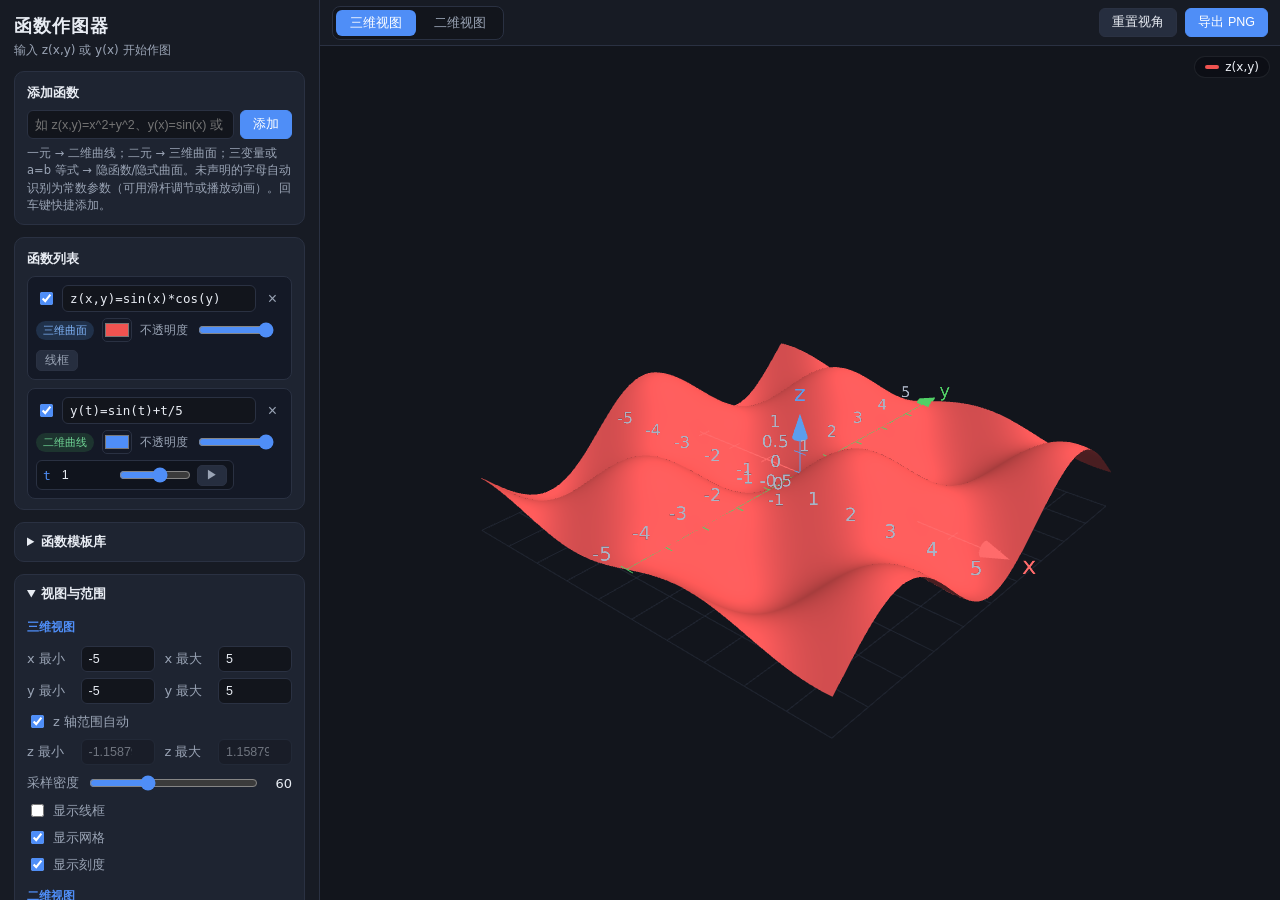
==== 函数作图器.html @ ac9c3627 "feat: M2 二维视图升级与模块拆分——x=g(y)、隐函数等值线、模板库、参数滑块与动画 - 拆分: state.js（共享状态/函数模型/持久化/动画引擎）、view2d.js（二维渲染与交互" ====
<!DOCTYPE html>
<html lang="zh-CN">
<head>
<meta charset="UTF-8">
<meta name="viewport" content="width=device-width, initial-scale=1">
<title>函数作图器 · 2D/3D</title>
<style>
:root {
  --bg: #0f1218;
  --panel: #171b24;
  --panel-2: #1e2431;
  --border: #2a3142;
  --text: #e8ecf3;
  --text-dim: #9aa4b5;
  --accent: #4f8ef7;
  --danger: #e5484d;
}

* { box-sizing: border-box; }
html, body { height: 100%; margin: 0; }
body {
  display: flex;
  font-family: system-ui, -apple-system, "Segoe UI", "PingFang SC", "Microsoft YaHei", sans-serif;
  font-size: 13px;
  color: var(--text);
  background: var(--bg);
  overflow: hidden;
}

/* ---------- 侧栏 ---------- */
#sidebar {
  width: 320px; min-width: 320px;
  height: 100vh;
  overflow-y: auto;
  background: var(--panel);
  border-right: 1px solid var(--border);
  padding: 14px;
  display: flex; flex-direction: column; gap: 12px;
}
#sidebar::-webkit-scrollbar { width: 8px; }
#sidebar::-webkit-scrollbar-thumb { background: #2e3648; border-radius: 4px; }

#brand h1 { margin: 0; font-size: 18px; letter-spacing: 1px; }
#brand p { margin: 4px 0 0; color: var(--text-dim); font-size: 12px; }

.panel {
  background: var(--panel-2);
  border: 1px solid var(--border);
  border-radius: 10px;
  padding: 10px 12px;
}
.panel h2 { margin: 2px 0 8px; font-size: 13px; }
details.panel > summary { cursor: pointer; font-weight: 600; font-size: 13px; user-select: none; }
details.panel > .panel-body { margin-top: 10px; display: flex; flex-direction: column; gap: 8px; }
.panel h3 { margin: 6px 0 2px; font-size: 12px; color: var(--accent); }

.add-row { display: flex; gap: 6px; }
.add-row input[type="text"] { flex: 1; }

input[type="text"], input[type="number"], select {
  background: #12151c;
  border: 1px solid var(--border);
  color: var(--text);
  border-radius: 6px;
  padding: 5px 7px;
  font-size: 12.5px;
  min-width: 0;
}
input[type="text"]:focus, input[type="number"]:focus, select:focus {
  outline: 1px solid var(--accent);
  border-color: var(--accent);
}
input[type="number"] { width: 74px; }
input:disabled { opacity: 0.4; }
select { width: 100%; }

.btn {
  background: #262e3f;
  color: var(--text);
  border: 1px solid var(--border);
  border-radius: 6px;
  padding: 5px 12px;
  cursor: pointer;
  font-size: 12.5px;
  white-space: nowrap;
}
.btn:hover { background: #2f3950; }
.btn.primary { background: var(--accent); border-color: var(--accent); color: #fff; }
.btn.primary:hover { filter: brightness(1.1); }
.btn.danger { background: transparent; border-color: var(--danger); color: var(--danger); }
.btn.small { padding: 3px 8px; font-size: 12px; }

.hint { color: var(--text-dim); font-size: 11.5px; margin: 6px 0 0; line-height: 1.5; }
.err-msg { color: #ff7b7b; font-size: 12px; margin-top: 6px; white-space: pre-wrap; }

/* ---------- 函数卡片 ---------- */
#fnList { display: flex; flex-direction: column; gap: 8px; }
.fn-card {
  background: #141926;
  border: 1px solid var(--border);
  border-radius: 8px;
  padding: 8px;
  display: flex; flex-direction: column; gap: 6px;
}
.fn-row1 { display: flex; gap: 6px; align-items: center; }
.fn-src { flex: 1; font-family: ui-monospace, Consolas, monospace; }
.icon-btn {
  background: transparent; border: none; color: var(--text-dim);
  font-size: 16px; cursor: pointer; padding: 2px 6px;
}
.icon-btn:hover { color: var(--danger); }
.fn-row2 { display: flex; gap: 8px; align-items: center; flex-wrap: wrap; }
.badge { font-size: 11px; padding: 2px 7px; border-radius: 999px; white-space: nowrap; }
.badge.b3d { background: rgba(92,157,237,.18); color: #7fb3f7; }
.badge.b2d { background: rgba(81,207,102,.15); color: #6fd394; }
.badge.berr { background: rgba(229,72,77,.18); color: #ff8a8d; }
.badge.boff { background: rgba(154,164,181,.15); color: var(--text-dim); }
input[type="color"] {
  width: 30px; height: 24px; padding: 0;
  border: 1px solid var(--border); border-radius: 5px;
  background: none; cursor: pointer;
}
.fn-op { width: 76px; }
.mini { color: var(--text-dim); font-size: 11.5px; }
.mini-btn {
  background: #262e3f; border: 1px solid var(--border); color: var(--text-dim);
  border-radius: 5px; padding: 2px 8px; font-size: 11.5px; cursor: pointer;
}
.mini-btn:hover { color: var(--text); }
.fn-consts { display: flex; flex-wrap: wrap; gap: 6px; }
.const-item {
  display: inline-flex; align-items: center; gap: 4px;
  background: #10141d; border: 1px solid var(--border);
  border-radius: 6px; padding: 2px 6px;
}
.const-item span { color: var(--accent); font-family: ui-monospace, Consolas, monospace; }
.const-item input { width: 58px; border: none; background: transparent; color: var(--text); }
.fn-error { color: #ff7b7b; font-size: 11.5px; }

/* ---------- 表单排布 ---------- */
.grid2 { display: grid; grid-template-columns: 1fr 1fr; gap: 6px 10px; }
.grid2 label {
  display: flex; align-items: center; justify-content: space-between;
  gap: 6px; color: var(--text-dim);
}
.chk-line { display: flex; align-items: center; gap: 6px; color: var(--text-dim); cursor: pointer; }
.slider-line { display: flex; align-items: center; gap: 8px; color: var(--text-dim); }
.slider-line input[type="range"] { flex: 1; }
#resVal { min-width: 24px; text-align: right; color: var(--text); }
.color-grid { display: grid; grid-template-columns: repeat(3, 1fr); gap: 6px 10px; }
.color-grid label {
  display: flex; align-items: center; justify-content: space-between;
  gap: 6px; color: var(--text-dim);
}

/* ---------- 计算 / 历史 ---------- */
.calc-inputs { display: flex; flex-wrap: wrap; gap: 6px; }
.calc-inputs label {
  display: inline-flex; align-items: center; gap: 5px;
  background: #10141d; border: 1px solid var(--border);
  border-radius: 6px; padding: 3px 7px;
}
.calc-inputs label span { color: var(--accent); font-family: ui-monospace, Consolas, monospace; }
.calc-inputs input { width: 76px; border: none; background: transparent; color: var(--text); }
.btn-row { display: flex; gap: 6px; flex-wrap: wrap; }
#calcOut { min-height: 18px; font-size: 14px; font-family: ui-monospace, Consolas, monospace; }
#calcOut.ok { color: #6fd394; }
#calcOut.bad { color: #ff7b7b; }

#histList { display: flex; flex-direction: column; gap: 6px; margin-bottom: 6px; }
.hist-row {
  display: flex; align-items: center; gap: 6px;
  background: #141926; border: 1px solid var(--border);
  border-radius: 8px; padding: 6px 8px;
}
.hist-info { flex: 1; min-width: 0; }
.hist-label {
  font-size: 12.5px;
  overflow: hidden; text-overflow: ellipsis; white-space: nowrap;
}
.hist-meta { color: var(--text-dim); font-size: 11px; margin-top: 2px; }
.hist-ops { display: flex; gap: 4px; }

/* ---------- 主区域 ---------- */
#main { flex: 1; display: flex; flex-direction: column; min-width: 0; }
#topbar {
  height: 46px; display: flex; align-items: center; gap: 8px;
  padding: 0 12px;
  background: var(--panel);
  border-bottom: 1px solid var(--border);
}
.tabs {
  display: flex; gap: 4px;
  background: #12151c; border: 1px solid var(--border);
  border-radius: 8px; padding: 3px;
}
.tab {
  background: transparent; border: none; color: var(--text-dim);
  padding: 4px 14px; border-radius: 6px; cursor: pointer; font-size: 13px;
}
.tab.active { background: var(--accent); color: #fff; }
.spacer { flex: 1; }

#stage { position: relative; flex: 1; min-height: 0; }
#view3d { position: absolute; inset: 0; }
#view3d canvas { display: block; }
#view2d { position: absolute; inset: 0; width: 100%; height: 100%; touch-action: none; }
.hidden { display: none !important; }

#legend {
  position: absolute; top: 10px; right: 10px; z-index: 5;
  display: flex; flex-direction: column; gap: 4px; align-items: flex-end;
}
.lg-item {
  display: inline-flex; align-items: center; gap: 6px;
  background: rgba(10, 13, 20, .72);
  border: 1px solid rgba(255,255,255,.08);
  color: #eef1f7;
  border-radius: 999px;
  padding: 3px 10px;
  font-size: 12px;
  cursor: pointer;
}
.lg-item i { width: 14px; height: 4px; border-radius: 2px; display: inline-block; }

#emptyHint {
  position: absolute; inset: 0; z-index: 4;
  display: none; align-items: center; justify-content: center;
  color: var(--text-dim); font-size: 15px; pointer-events: none;
}

#tooltip {
  position: fixed; z-index: 50; display: none;
  background: rgba(8, 10, 16, .92);
  border: 1px solid rgba(255,255,255,.14);
  color: #eef1f7;
  font-size: 12.5px;
  font-family: ui-monospace, Consolas, monospace;
  padding: 6px 9px;
  border-radius: 7px;
  pointer-events: none;
  white-space: nowrap;
}

input[type="range"] { accent-color: var(--accent); }
input[type="checkbox"] { accent-color: var(--accent); }

@media (max-width: 760px) {
  #sidebar { width: 260px; min-width: 260px; }
}

/* ---------- M2：模板库 / 常数滑杆 / 动画 ---------- */
.tpl-group { margin-bottom: 10px; }
.tpl-title {
  font-size: 12px; color: var(--text); font-weight: 600;
  margin-bottom: 6px;
}
.tpl-cat {
  font-size: 11px; color: var(--text-dim);
  margin: 8px 0 4px;
}
.tpl-chips { display: flex; flex-wrap: wrap; gap: 5px; }
.tpl-chip {
  background: #262e3f; border: 1px solid var(--border); color: var(--text-dim);
  border-radius: 999px; padding: 3px 10px; font-size: 11.5px; cursor: pointer;
  transition: background .12s, color .12s;
}
.tpl-chip:hover { background: #33405a; color: var(--text); }
.const-item input[type="range"] {
  width: 72px; height: 14px; accent-color: var(--accent);
  padding: 0; border: none; background: transparent;
}
.fn-anim { min-width: 26px; text-align: center; }
.fn-anim.on {
  background: rgba(81, 207, 102, .18); color: #6fd394;
  border-color: rgba(81, 207, 102, .4);
}

</style>
</head>
<body>
  <aside id="sidebar">
    <div id="brand">
      <h1>函数作图器</h1>
      <p>输入 z(x,y) 或 y(x) 开始作图</p>
    </div>

    <section class="panel">
      <h2>添加函数</h2>
      <div class="add-row">
        <input id="addFnInput" type="text" placeholder="如 z(x,y)=x^2+y^2、y(x)=sin(x) 或 x^2+y^2=1" spellcheck="false">
        <button id="addFnBtn" class="btn primary">添加</button>
      </div>
      <div id="addMsg" class="err-msg"></div>
      <p class="hint">一元 → 二维曲线；二元 → 三维曲面；三变量或 a=b 等式 → 隐函数/隐式曲面。未声明的字母自动识别为常数参数（可用滑杆调节或播放动画）。回车键快捷添加。</p>
    </section>

    <section class="panel">
      <h2>函数列表</h2>
      <div id="fnList"></div>
    </section>

    <details class="panel">
      <summary>函数模板库</summary>
      <div class="panel-body" id="tplList"></div>
    </details>

    <details class="panel" open>
      <summary>视图与范围</summary>
      <div class="panel-body">
        <h3>三维视图</h3>
        <div class="grid2">
          <label>x 最小 <input id="xmin3" type="number" step="any"></label>
          <label>x 最大 <input id="xmax3" type="number" step="any"></label>
          <label>y 最小 <input id="ymin3" type="number" step="any"></label>
          <label>y 最大 <input id="ymax3" type="number" step="any"></label>
        </div>
        <label class="chk-line"><input id="zAutoChk" type="checkbox" checked> z 轴范围自动</label>
        <div class="grid2">
          <label>z 最小 <input id="zmin3" type="number" step="any"></label>
          <label>z 最大 <input id="zmax3" type="number" step="any"></label>
        </div>
        <div class="slider-line">
          <span>采样密度</span>
          <input id="resRange" type="range" min="20" max="140" step="2" value="60">
          <span id="resVal">60</span>
        </div>
        <label class="chk-line"><input id="wireframeChk" type="checkbox"> 显示线框</label>
        <label class="chk-line"><input id="gridChk" type="checkbox" checked> 显示网格</label>
        <label class="chk-line"><input id="ticksChk" type="checkbox" checked> 显示刻度</label>

        <h3>二维视图</h3>
        <div class="grid2">
          <label>x 最小 <input id="xmin2" type="number" step="any"></label>
          <label>x 最大 <input id="xmax2" type="number" step="any"></label>
          <label>y 最小 <input id="ymin2" type="number" step="any"></label>
          <label>y 最大 <input id="ymax2" type="number" step="any"></label>
        </div>
        <label class="chk-line"><input id="yAutoChk" type="checkbox" checked> y 轴范围自动</label>
        <div class="slider-line">
          <span>隐函数密度</span>
          <input id="impRange" type="range" min="40" max="160" step="8" value="96">
          <span id="impVal">96</span>
        </div>
        <p class="hint">二维视图支持滚轮缩放、拖拽平移、双击复位；隐函数自动提取等值线。</p>
      </div>
    </details>

    <details class="panel">
      <summary>外观颜色</summary>
      <div class="panel-body">
        <h3>三维视图</h3>
        <div class="color-grid">
          <label>背景 <input id="c3bg" type="color"></label>
          <label>x 轴 <input id="c3ax" type="color"></label>
          <label>y 轴 <input id="c3ay" type="color"></label>
          <label>z 轴 <input id="c3az" type="color"></label>
          <label>网格 <input id="c3grid" type="color"></label>
          <label>刻度字 <input id="c3text" type="color"></label>
        </div>
        <h3>二维视图</h3>
        <div class="color-grid">
          <label>背景 <input id="c2bg" type="color"></label>
          <label>x 轴 <input id="c2ax" type="color"></label>
          <label>y 轴 <input id="c2ay" type="color"></label>
          <label>网格 <input id="c2grid" type="color"></label>
          <label>文字 <input id="c2text" type="color"></label>
        </div>
      </div>
    </details>

    <details class="panel">
      <summary>计算求值</summary>
      <div class="panel-body">
        <select id="calcFn"></select>
        <div id="calcInputs" class="calc-inputs"></div>
        <div class="btn-row">
          <button id="calcBtn" class="btn primary">计算</button>
          <button id="calcMark" class="btn">标注到图</button>
          <button id="calcClear" class="btn">清除标注</button>
        </div>
        <div id="calcOut"></div>
      </div>
    </details>

    <details class="panel">
      <summary>历史记录</summary>
      <div class="panel-body">
        <div class="add-row">
          <input id="histLabel" type="text" placeholder="快照名称（可选）">
          <button id="histSaveBtn" class="btn primary">保存</button>
        </div>
        <div id="histList"></div>
        <button id="histClearBtn" class="btn danger small">清空历史</button>
      </div>
    </details>
  </aside>

  <main id="main">
    <header id="topbar">
      <div class="tabs">
        <button id="tab3d" class="tab active">三维视图</button>
        <button id="tab2d" class="tab">二维视图</button>
      </div>
      <div class="spacer"></div>
      <button id="resetViewBtn" class="btn">重置视角</button>
      <button id="exportBtn" class="btn primary">导出 PNG</button>
    </header>
    <div id="stage">
      <div id="view3d"></div>
      <canvas id="view2d" class="hidden"></canvas>
      <div id="legend"></div>
      <div id="emptyHint"></div>
      <div id="tooltip"></div>
    </div>
  </main>

  <script>
/**
 * Skipped minification because the original files appears to be already minified.
 * Original file: /npm/mathjs@11.8.0/lib/browser/math.js
 *
 * Do NOT use SRI with dynamically generated files! More information: https://www.jsdelivr.com/using-sri-with-dynamic-files
 */
/*! For license information please see math.js.LICENSE.txt */
!function(e,t){"object"==typeof exports&&"object"==typeof module?module.exports=t():"function"==typeof define&&define.amd?define([],t):"object"==typeof exports?exports.math=t():e.math=t()}(this,(()=>(()=>{var e={1977:function(e,t){var r;!function(n){"use strict";var i=Math.cosh||function(e){return Math.abs(e)<1e-9?1-e:.5*(Math.exp(e)+Math.exp(-e))},a=Math.sinh||function(e){return Math.abs(e)<1e-9?e:.5*(Math.exp(e)-Math.exp(-e))},o=function(){throw SyntaxError("Invalid Param")};function u(e,t){var r=Math.abs(e),n=Math.abs(t);return 0===e?Math.log(n):0===t?Math.log(r):r<3e3&&n<3e3?.5*Math.log(e*e+t*t):(e/=2,t/=2,.5*Math.log(e*e+t*t)+Math.LN2)}function s(e,t){if(!(this instanceof s))return new s(e,t);var r=function(e,t){var r={re:0,im:0};if(null==e)r.re=r.im=0;else if(void 0!==t)r.re=e,r.im=t;else switch(typeof e){case"object":if("im"in e&&"re"in e)r.re=e.re,r.im=e.im;else if("abs"in e&&"arg"in e){if(!Number.isFinite(e.abs)&&Number.isFinite(e.arg))return s.INFINITY;r.re=e.abs*Math.cos(e.arg),r.im=e.abs*Math.sin(e.arg)}else if("r"in e&&"phi"in e){if(!Number.isFinite(e.r)&&Number.isFinite(e.phi))return s.INFINITY;r.re=e.r*Math.cos(e.phi),r.im=e.r*Math.sin(e.phi)}else 2===e.length?(r.re=e[0],r.im=e[1]):o();break;case"string":r.im=r.re=0;var n=e.match(/\d+\.?\d*e[+-]?\d+|\d+\.?\d*|\.\d+|./g),i=1,a=0;null===n&&o();for(var u=0;u<n.length;u++){var c=n[u];" "===c||"\t"===c||"\n"===c||("+"===c?i++:"-"===c?a++:"i"===c||"I"===c?(i+a===0&&o()," "===n[u+1]||isNaN(n[u+1])?r.im+=parseFloat((a%2?"-":"")+"1"):(r.im+=parseFloat((a%2?"-":"")+n[u+1]),u++),i=a=0):((i+a===0||isNaN(c))&&o(),"i"===n[u+1]||"I"===n[u+1]?(r.im+=parseFloat((a%2?"-":"")+c),u++):r.re+=parseFloat((a%2?"-":"")+c),i=a=0))}i+a>0&&o();break;case"number":r.im=0,r.re=e;break;default:o()}return isNaN(r.re)||isNaN(r.im),r}(e,t);this.re=r.re,this.im=r.im}s.prototype={re:0,im:0,sign:function(){var e=this.abs();return new s(this.re/e,this.im/e)},add:function(e,t){var r=new s(e,t);return this.isInfinite()&&r.isInfinite()?s.NAN:this.isInfinite()||r.isInfinite()?s.INFINITY:new s(this.re+r.re,this.im+r.im)},sub:function(e,t){var r=new s(e,t);return this.isInfinite()&&r.isInfinite()?s.NAN:this.isInfinite()||r.isInfinite()?s.INFINITY:new s(this.re-r.re,this.im-r.im)},mul:function(e,t){var r=new s(e,t);return this.isInfinite()&&r.isZero()||this.isZero()&&r.isInfinite()?s.NAN:this.isInfinite()||r.isInfinite()?s.INFINITY:0===r.im&&0===this.im?new s(this.re*r.re,0):new s(this.re*r.re-this.im*r.im,this.re*r.im+this.im*r.re)},div:function(e,t){var r=new s(e,t);if(this.isZero()&&r.isZero()||this.isInfinite()&&r.isInfinite())return s.NAN;if(this.isInfinite()||r.isZero())return s.INFINITY;if(this.isZero()||r.isInfinite())return s.ZERO;e=this.re,t=this.im;var n,i,a=r.re,o=r.im;return 0===o?new s(e/a,t/a):Math.abs(a)<Math.abs(o)?new s((e*(i=a/o)+t)/(n=a*i+o),(t*i-e)/n):new s((e+t*(i=o/a))/(n=o*i+a),(t-e*i)/n)},pow:function(e,t){var r=new s(e,t);if(e=this.re,t=this.im,r.isZero())return s.ONE;if(0===r.im){if(0===t&&e>0)return new s(Math.pow(e,r.re),0);if(0===e)switch((r.re%4+4)%4){case 0:return new s(Math.pow(t,r.re),0);case 1:return new s(0,Math.pow(t,r.re));case 2:return new s(-Math.pow(t,r.re),0);case 3:return new s(0,-Math.pow(t,r.re))}}if(0===e&&0===t&&r.re>0&&r.im>=0)return s.ZERO;var n=Math.atan2(t,e),i=u(e,t);return e=Math.exp(r.re*i-r.im*n),t=r.im*i+r.re*n,new s(e*Math.cos(t),e*Math.sin(t))},sqrt:function(){var e,t,r=this.re,n=this.im,i=this.abs();if(r>=0){if(0===n)return new s(Math.sqrt(r),0);e=.5*Math.sqrt(2*(i+r))}else e=Math.abs(n)/Math.sqrt(2*(i-r));return t=r<=0?.5*Math.sqrt(2*(i-r)):Math.abs(n)/Math.sqrt(2*(i+r)),new s(e,n<0?-t:t)},exp:function(){var e=Math.exp(this.re);return this.im,new s(e*Math.cos(this.im),e*Math.sin(this.im))},expm1:function(){var e=this.re,t=this.im;return new s(Math.expm1(e)*Math.cos(t)+function(e){var t=Math.PI/4;if(-t>e||e>t)return Math.cos(e)-1;var r=e*e;return r*(r*(r*(r*(r*(r*(r*(r/20922789888e3-1/87178291200)+1/479001600)-1/3628800)+1/40320)-1/720)+1/24)-.5)}(t),Math.exp(e)*Math.sin(t))},log:function(){var e=this.re,t=this.im;return new s(u(e,t),Math.atan2(t,e))},abs:function(){return e=this.re,t=this.im,r=Math.abs(e),n=Math.abs(t),r<3e3&&n<3e3?Math.sqrt(r*r+n*n):(r<n?(r=n,n=e/t):n=t/e,r*Math.sqrt(1+n*n));var e,t,r,n},arg:function(){return Math.atan2(this.im,this.re)},sin:function(){var e=this.re,t=this.im;return new s(Math.sin(e)*i(t),Math.cos(e)*a(t))},cos:function(){var e=this.re,t=this.im;return new s(Math.cos(e)*i(t),-Math.sin(e)*a(t))},tan:function(){var e=2*this.re,t=2*this.im,r=Math.cos(e)+i(t);return new s(Math.sin(e)/r,a(t)/r)},cot:function(){var e=2*this.re,t=2*this.im,r=Math.cos(e)-i(t);return new s(-Math.sin(e)/r,a(t)/r)},sec:function(){var e=this.re,t=this.im,r=.5*i(2*t)+.5*Math.cos(2*e);return new s(Math.cos(e)*i(t)/r,Math.sin(e)*a(t)/r)},csc:function(){var e=this.re,t=this.im,r=.5*i(2*t)-.5*Math.cos(2*e);return new s(Math.sin(e)*i(t)/r,-Math.cos(e)*a(t)/r)},asin:function(){var e=this.re,t=this.im,r=new s(t*t-e*e+1,-2*e*t).sqrt(),n=new s(r.re-t,r.im+e).log();return new s(n.im,-n.re)},acos:function(){var e=this.re,t=this.im,r=new s(t*t-e*e+1,-2*e*t).sqrt(),n=new s(r.re-t,r.im+e).log();return new s(Math.PI/2-n.im,n.re)},atan:function(){var e=this.re,t=this.im;if(0===e){if(1===t)return new s(0,1/0);if(-1===t)return new s(0,-1/0)}var r=e*e+(1-t)*(1-t),n=new s((1-t*t-e*e)/r,-2*e/r).log();return new s(-.5*n.im,.5*n.re)},acot:function(){var e=this.re,t=this.im;if(0===t)return new s(Math.atan2(1,e),0);var r=e*e+t*t;return 0!==r?new s(e/r,-t/r).atan():new s(0!==e?e/0:0,0!==t?-t/0:0).atan()},asec:function(){var e=this.re,t=this.im;if(0===e&&0===t)return new s(0,1/0);var r=e*e+t*t;return 0!==r?new s(e/r,-t/r).acos():new s(0!==e?e/0:0,0!==t?-t/0:0).acos()},acsc:function(){var e=this.re,t=this.im;if(0===e&&0===t)return new s(Math.PI/2,1/0);var r=e*e+t*t;return 0!==r?new s(e/r,-t/r).asin():new s(0!==e?e/0:0,0!==t?-t/0:0).asin()},sinh:function(){var e=this.re,t=this.im;return new s(a(e)*Math.cos(t),i(e)*Math.sin(t))},cosh:function(){var e=this.re,t=this.im;return new s(i(e)*Math.cos(t),a(e)*Math.sin(t))},tanh:function(){var e=2*this.re,t=2*this.im,r=i(e)+Math.cos(t);return new s(a(e)/r,Math.sin(t)/r)},coth:function(){var e=2*this.re,t=2*this.im,r=i(e)-Math.cos(t);return new s(a(e)/r,-Math.sin(t)/r)},csch:function(){var e=this.re,t=this.im,r=Math.cos(2*t)-i(2*e);return new s(-2*a(e)*Math.cos(t)/r,2*i(e)*Math.sin(t)/r)},sech:function(){var e=this.re,t=this.im,r=Math.cos(2*t)+i(2*e);return new s(2*i(e)*Math.cos(t)/r,-2*a(e)*Math.sin(t)/r)},asinh:function(){var e=this.im;this.im=-this.re,this.re=e;var t=this.asin();return this.re=-this.im,this.im=e,e=t.re,t.re=-t.im,t.im=e,t},acosh:function(){var e=this.acos();if(e.im<=0){var t=e.re;e.re=-e.im,e.im=t}else t=e.im,e.im=-e.re,e.re=t;return e},atanh:function(){var e=this.re,t=this.im,r=e>1&&0===t,n=1-e,i=1+e,a=n*n+t*t,o=0!==a?new s((i*n-t*t)/a,(t*n+i*t)/a):new s(-1!==e?e/0:0,0!==t?t/0:0),c=o.re;return o.re=u(o.re,o.im)/2,o.im=Math.atan2(o.im,c)/2,r&&(o.im=-o.im),o},acoth:function(){var e=this.re,t=this.im;if(0===e&&0===t)return new s(0,Math.PI/2);var r=e*e+t*t;return 0!==r?new s(e/r,-t/r).atanh():new s(0!==e?e/0:0,0!==t?-t/0:0).atanh()},acsch:function(){var e=this.re,t=this.im;if(0===t)return new s(0!==e?Math.log(e+Math.sqrt(e*e+1)):1/0,0);var r=e*e+t*t;return 0!==r?new s(e/r,-t/r).asinh():new s(0!==e?e/0:0,0!==t?-t/0:0).asinh()},asech:function(){var e=this.re,t=this.im;if(this.isZero())return s.INFINITY;var r=e*e+t*t;return 0!==r?new s(e/r,-t/r).acosh():new s(0!==e?e/0:0,0!==t?-t/0:0).acosh()},inverse:function(){if(this.isZero())return s.INFINITY;if(this.isInfinite())return s.ZERO;var e=this.re,t=this.im,r=e*e+t*t;return new s(e/r,-t/r)},conjugate:function(){return new s(this.re,-this.im)},neg:function(){return new s(-this.re,-this.im)},ceil:function(e){return e=Math.pow(10,e||0),new s(Math.ceil(this.re*e)/e,Math.ceil(this.im*e)/e)},floor:function(e){return e=Math.pow(10,e||0),new s(Math.floor(this.re*e)/e,Math.floor(this.im*e)/e)},round:function(e){return e=Math.pow(10,e||0),new s(Math.round(this.re*e)/e,Math.round(this.im*e)/e)},equals:function(e,t){var r=new s(e,t);return Math.abs(r.re-this.re)<=s.EPSILON&&Math.abs(r.im-this.im)<=s.EPSILON},clone:function(){return new s(this.re,this.im)},toString:function(){var e=this.re,t=this.im,r="";return this.isNaN()?"NaN":this.isInfinite()?"Infinity":(Math.abs(e)<s.EPSILON&&(e=0),Math.abs(t)<s.EPSILON&&(t=0),0===t?r+e:(0!==e?(r+=e,r+=" ",t<0?(t=-t,r+="-"):r+="+",r+=" "):t<0&&(t=-t,r+="-"),1!==t&&(r+=t),r+"i"))},toVector:function(){return[this.re,this.im]},valueOf:function(){return 0===this.im?this.re:null},isNaN:function(){return isNaN(this.re)||isNaN(this.im)},isZero:function(){return 0===this.im&&0===this.re},isFinite:function(){return isFinite(this.re)&&isFinite(this.im)},isInfinite:function(){return!(this.isNaN()||this.isFinite())}},s.ZERO=new s(0,0),s.ONE=new s(1,0),s.I=new s(0,1),s.PI=new s(Math.PI,0),s.E=new s(Math.E,0),s.INFINITY=new s(1/0,1/0),s.NAN=new s(NaN,NaN),s.EPSILON=1e-15,void 0===(r=function(){return s}.apply(t,[]))||(e.exports=r)}()},9662:(e,t,r)=>{var n=r(614),i=r(6330),a=TypeError;e.exports=function(e){if(n(e))return e;throw a(i(e)+" is not a function")}},9483:(e,t,r)=>{var n=r(4411),i=r(6330),a=TypeError;e.exports=function(e){if(n(e))return e;throw a(i(e)+" is not a constructor")}},6077:(e,t,r)=>{var n=r(614),i=String,a=TypeError;e.exports=function(e){if("object"==typeof e||n(e))return e;throw a("Can't set "+i(e)+" as a prototype")}},1223:(e,t,r)=>{var n=r(5112),i=r(30),a=r(3070).f,o=n("unscopables"),u=Array.prototype;null==u[o]&&a(u,o,{configurable:!0,value:i(null)}),e.exports=function(e){u[o][e]=!0}},1530:(e,t,r)=>{"use strict";var n=r(8710).charAt;e.exports=function(e,t,r){return t+(r?n(e,t).length:1)}},5787:(e,t,r)=>{var n=r(7976),i=TypeError;e.exports=function(e,t){if(n(t,e))return e;throw i("Incorrect invocation")}},9670:(e,t,r)=>{var n=r(111),i=String,a=TypeError;e.exports=function(e){if(n(e))return e;throw a(i(e)+" is not an object")}},7556:(e,t,r)=>{var n=r(7293);e.exports=n((function(){if("function"==typeof ArrayBuffer){var e=new ArrayBuffer(8);Object.isExtensible(e)&&Object.defineProperty(e,"a",{value:8})}}))},1285:(e,t,r)=>{"use strict";var n=r(7908),i=r(1400),a=r(6244);e.exports=function(e){for(var t=n(this),r=a(t),o=arguments.length,u=i(o>1?arguments[1]:void 0,r),s=o>2?arguments[2]:void 0,c=void 0===s?r:i(s,r);c>u;)t[u++]=e;return t}},8533:(e,t,r)=>{"use strict";var n=r(2092).forEach,i=r(9341)("forEach");e.exports=i?[].forEach:function(e){return n(this,e,arguments.length>1?arguments[1]:void 0)}},8457:(e,t,r)=>{"use strict";var n=r(9974),i=r(6916),a=r(7908),o=r(3411),u=r(7659),s=r(4411),c=r(6244),f=r(6135),l=r(4121),p=r(1246),m=Array;e.exports=function(e){var t=a(e),r=s(this),h=arguments.length,d=h>1?arguments[1]:void 0,v=void 0!==d;v&&(d=n(d,h>2?arguments[2]:void 0));var y,g,x,b,w,N,D=p(t),E=0;if(!D||this===m&&u(D))for(y=c(t),g=r?new this(y):m(y);y>E;E++)N=v?d(t[E],E):t[E],f(g,E,N);else for(w=(b=l(t,D)).next,g=r?new this:[];!(x=i(w,b)).done;E++)N=v?o(b,d,[x.value,E],!0):x.value,f(g,E,N);return g.length=E,g}},1318:(e,t,r)=>{var n=r(5656),i=r(1400),a=r(6244),o=function(e){return function(t,r,o){var u,s=n(t),c=a(s),f=i(o,c);if(e&&r!=r){for(;c>f;)if((u=s[f++])!=u)return!0}else for(;c>f;f++)if((e||f in s)&&s[f]===r)return e||f||0;return!e&&-1}};e.exports={includes:o(!0),indexOf:o(!1)}},2092:(e,t,r)=>{var n=r(9974),i=r(1702),a=r(8361),o=r(7908),u=r(6244),s=r(5417),c=i([].push),f=function(e){var t=1==e,r=2==e,i=3==e,f=4==e,l=6==e,p=7==e,m=5==e||l;return function(h,d,v,y){for(var g,x,b=o(h),w=a(b),N=n(d,v),D=u(w),E=0,A=y||s,S=t?A(h,D):r||p?A(h,0):void 0;D>E;E++)if((m||E in w)&&(x=N(g=w[E],E,b),e))if(t)S[E]=x;else if(x)switch(e){case 3:return!0;case 5:return g;case 6:return E;case 2:c(S,g)}else switch(e){case 4:return!1;case 7:c(S,g)}return l?-1:i||f?f:S}};e.exports={forEach:f(0),map:f(1),filter:f(2),some:f(3),every:f(4),find:f(5),findIndex:f(6),filterReject:f(7)}},1194:(e,t,r)=>{var n=r(7293),i=r(5112),a=r(7392),o=i("species");e.exports=function(e){return a>=51||!n((function(){var t=[];return(t.constructor={})[o]=function(){return{foo:1}},1!==t[e](Boolean).foo}))}},9341:(e,t,r)=>{"use strict";var n=r(7293);e.exports=function(e,t){var r=[][e];return!!r&&n((function(){r.call(null,t||function(){return 1},1)}))}},3671:(e,t,r)=>{var n=r(9662),i=r(7908),a=r(8361),o=r(6244),u=TypeError,s=function(e){return function(t,r,s,c){n(r);var f=i(t),l=a(f),p=o(f),m=e?p-1:0,h=e?-1:1;if(s<2)for(;;){if(m in l){c=l[m],m+=h;break}if(m+=h,e?m<0:p<=m)throw u("Reduce of empty array with no initial value")}for(;e?m>=0:p>m;m+=h)m in l&&(c=r(c,l[m],m,f));return c}};e.exports={left:s(!1),right:s(!0)}},3658:(e,t,r)=>{"use strict";var n=r(9781),i=r(3157),a=TypeError,o=Object.getOwnPropertyDescriptor,u=n&&!function(){if(void 0!==this)return!0;try{Object.defineProperty([],"length",{writable:!1}).length=1}catch(e){return e instanceof TypeError}}();e.exports=u?function(e,t){if(i(e)&&!o(e,"length").writable)throw a("Cannot set read only .length");return e.length=t}:function(e,t){return e.length=t}},1589:(e,t,r)=>{var n=r(1400),i=r(6244),a=r(6135),o=Array,u=Math.max;e.exports=function(e,t,r){for(var s=i(e),c=n(t,s),f=n(void 0===r?s:r,s),l=o(u(f-c,0)),p=0;c<f;c++,p++)a(l,p,e[c]);return l.length=p,l}},206:(e,t,r)=>{var n=r(1702);e.exports=n([].slice)},4362:(e,t,r)=>{var n=r(1589),i=Math.floor,a=function(e,t){var r=e.length,s=i(r/2);return r<8?o(e,t):u(e,a(n(e,0,s),t),a(n(e,s),t),t)},o=function(e,t){for(var r,n,i=e.length,a=1;a<i;){for(n=a,r=e[a];n&&t(e[n-1],r)>0;)e[n]=e[--n];n!==a++&&(e[n]=r)}return e},u=function(e,t,r,n){for(var i=t.length,a=r.length,o=0,u=0;o<i||u<a;)e[o+u]=o<i&&u<a?n(t[o],r[u])<=0?t[o++]:r[u++]:o<i?t[o++]:r[u++];return e};e.exports=a},7475:(e,t,r)=>{var n=r(3157),i=r(4411),a=r(111),o=r(5112)("species"),u=Array;e.exports=function(e){var t;return n(e)&&(t=e.constructor,(i(t)&&(t===u||n(t.prototype))||a(t)&&null===(t=t[o]))&&(t=void 0)),void 0===t?u:t}},5417:(e,t,r)=>{var n=r(7475);e.exports=function(e,t){return new(n(e))(0===t?0:t)}},3411:(e,t,r)=>{var n=r(9670),i=r(9212);e.exports=function(e,t,r,a){try{return a?t(n(r)[0],r[1]):t(r)}catch(t){i(e,"throw",t)}}},7072:(e,t,r)=>{var n=r(5112)("iterator"),i=!1;try{var a=0,o={next:function(){return{done:!!a++}},return:function(){i=!0}};o[n]=function(){return this},Array.from(o,(function(){throw 2}))}catch(e){}e.exports=function(e,t){if(!t&&!i)return!1;var r=!1;try{var a={};a[n]=function(){return{next:function(){return{done:r=!0}}}},e(a)}catch(e){}return r}},4326:(e,t,r)=>{var n=r(1702),i=n({}.toString),a=n("".slice);e.exports=function(e){return a(i(e),8,-1)}},648:(e,t,r)=>{var n=r(1694),i=r(614),a=r(4326),o=r(5112)("toStringTag"),u=Object,s="Arguments"==a(function(){return arguments}());e.exports=n?a:function(e){var t,r,n;return void 0===e?"Undefined":null===e?"Null":"string"==typeof(r=function(e,t){try{return e[t]}catch(e){}}(t=u(e),o))?r:s?a(t):"Object"==(n=a(t))&&i(t.callee)?"Arguments":n}},5631:(e,t,r)=>{"use strict";var n=r(30),i=r(7045),a=r(9190),o=r(9974),u=r(5787),s=r(8554),c=r(408),f=r(1656),l=r(6178),p=r(6340),m=r(9781),h=r(2423).fastKey,d=r(9909),v=d.set,y=d.getterFor;e.exports={getConstructor:function(e,t,r,f){var l=e((function(e,i){u(e,p),v(e,{type:t,index:n(null),first:void 0,last:void 0,size:0}),m||(e.size=0),s(i)||c(i,e[f],{that:e,AS_ENTRIES:r})})),p=l.prototype,d=y(t),g=function(e,t,r){var n,i,a=d(e),o=x(e,t);return o?o.value=r:(a.last=o={index:i=h(t,!0),key:t,value:r,previous:n=a.last,next:void 0,removed:!1},a.first||(a.first=o),n&&(n.next=o),m?a.size++:e.size++,"F"!==i&&(a.index[i]=o)),e},x=function(e,t){var r,n=d(e),i=h(t);if("F"!==i)return n.index[i];for(r=n.first;r;r=r.next)if(r.key==t)return r};return a(p,{clear:function(){for(var e=d(this),t=e.index,r=e.first;r;)r.removed=!0,r.previous&&(r.previous=r.previous.next=void 0),delete t[r.index],r=r.next;e.first=e.last=void 0,m?e.size=0:this.size=0},delete:function(e){var t=this,r=d(t),n=x(t,e);if(n){var i=n.next,a=n.previous;delete r.index[n.index],n.removed=!0,a&&(a.next=i),i&&(i.previous=a),r.first==n&&(r.first=i),r.last==n&&(r.last=a),m?r.size--:t.size--}return!!n},forEach:function(e){for(var t,r=d(this),n=o(e,arguments.length>1?arguments[1]:void 0);t=t?t.next:r.first;)for(n(t.value,t.key,this);t&&t.removed;)t=t.previous},has:function(e){return!!x(this,e)}}),a(p,r?{get:function(e){var t=x(this,e);return t&&t.value},set:function(e,t){return g(this,0===e?0:e,t)}}:{add:function(e){return g(this,e=0===e?0:e,e)}}),m&&i(p,"size",{configurable:!0,get:function(){return d(this).size}}),l},setStrong:function(e,t,r){var n=t+" Iterator",i=y(t),a=y(n);f(e,t,(function(e,t){v(this,{type:n,target:e,state:i(e),kind:t,last:void 0})}),(function(){for(var e=a(this),t=e.kind,r=e.last;r&&r.removed;)r=r.previous;return e.target&&(e.last=r=r?r.next:e.state.first)?l("keys"==t?r.key:"values"==t?r.value:[r.key,r.value],!1):(e.target=void 0,l(void 0,!0))}),r?"entries":"values",!r,!0),p(t)}}},7710:(e,t,r)=>{"use strict";var n=r(2109),i=r(7854),a=r(1702),o=r(4705),u=r(8052),s=r(2423),c=r(408),f=r(5787),l=r(614),p=r(8554),m=r(111),h=r(7293),d=r(7072),v=r(8003),y=r(9587);e.exports=function(e,t,r){var g=-1!==e.indexOf("Map"),x=-1!==e.indexOf("Weak"),b=g?"set":"add",w=i[e],N=w&&w.prototype,D=w,E={},A=function(e){var t=a(N[e]);u(N,e,"add"==e?function(e){return t(this,0===e?0:e),this}:"delete"==e?function(e){return!(x&&!m(e))&&t(this,0===e?0:e)}:"get"==e?function(e){return x&&!m(e)?void 0:t(this,0===e?0:e)}:"has"==e?function(e){return!(x&&!m(e))&&t(this,0===e?0:e)}:function(e,r){return t(this,0===e?0:e,r),this})};if(o(e,!l(w)||!(x||N.forEach&&!h((function(){(new w).entries().next()})))))D=r.getConstructor(t,e,g,b),s.enable();else if(o(e,!0)){var S=new D,C=S[b](x?{}:-0,1)!=S,M=h((function(){S.has(1)})),F=d((function(e){new w(e)})),O=!x&&h((function(){for(var e=new w,t=5;t--;)e[b](t,t);return!e.has(-0)}));F||((D=t((function(e,t){f(e,N);var r=y(new w,e,D);return p(t)||c(t,r[b],{that:r,AS_ENTRIES:g}),r}))).prototype=N,N.constructor=D),(M||O)&&(A("delete"),A("has"),g&&A("get")),(O||C)&&A(b),x&&N.clear&&delete N.clear}return E[e]=D,n({global:!0,constructor:!0,forced:D!=w},E),v(D,e),x||r.setStrong(D,e,g),D}},9920:(e,t,r)=>{var n=r(2597),i=r(3887),a=r(1236),o=r(3070);e.exports=function(e,t,r){for(var u=i(t),s=o.f,c=a.f,f=0;f<u.length;f++){var l=u[f];n(e,l)||r&&n(r,l)||s(e,l,c(t,l))}}},4964:(e,t,r)=>{var n=r(5112)("match");e.exports=function(e){var t=/./;try{"/./"[e](t)}catch(r){try{return t[n]=!1,"/./"[e](t)}catch(e){}}return!1}},8544:(e,t,r)=>{var n=r(7293);e.exports=!n((function(){function e(){}return e.prototype.constructor=null,Object.getPrototypeOf(new e)!==e.prototype}))},4230:(e,t,r)=>{var n=r(1702),i=r(4488),a=r(1340),o=/"/g,u=n("".replace);e.exports=function(e,t,r,n){var s=a(i(e)),c="<"+t;return""!==r&&(c+=" "+r+'="'+u(a(n),o,"&quot;")+'"'),c+">"+s+"</"+t+">"}},6178:e=>{e.exports=function(e,t){return{value:e,done:t}}},8880:(e,t,r)=>{var n=r(9781),i=r(3070),a=r(9114);e.exports=n?function(e,t,r){return i.f(e,t,a(1,r))}:function(e,t,r){return e[t]=r,e}},9114:e=>{e.exports=function(e,t){return{enumerable:!(1&e),configurable:!(2&e),writable:!(4&e),value:t}}},6135:(e,t,r)=>{"use strict";var n=r(4948),i=r(3070),a=r(9114);e.exports=function(e,t,r){var o=n(t);o in e?i.f(e,o,a(0,r)):e[o]=r}},7045:(e,t,r)=>{var n=r(6339),i=r(3070);e.exports=function(e,t,r){return r.get&&n(r.get,t,{getter:!0}),r.set&&n(r.set,t,{setter:!0}),i.f(e,t,r)}},8052:(e,t,r)=>{var n=r(614),i=r(3070),a=r(6339),o=r(3072);e.exports=function(e,t,r,u){u||(u={});var s=u.enumerable,c=void 0!==u.name?u.name:t;if(n(r)&&a(r,c,u),u.global)s?e[t]=r:o(t,r);else{try{u.unsafe?e[t]&&(s=!0):delete e[t]}catch(e){}s?e[t]=r:i.f(e,t,{value:r,enumerable:!1,configurable:!u.nonConfigurable,writable:!u.nonWritable})}return e}},9190:(e,t,r)=>{var n=r(8052);e.exports=function(e,t,r){for(var i in t)n(e,i,t[i],r);return e}},3072:(e,t,r)=>{var n=r(7854),i=Object.defineProperty;e.exports=function(e,t){try{i(n,e,{value:t,configurable:!0,writable:!0})}catch(r){n[e]=t}return t}},5117:(e,t,r)=>{"use strict";var n=r(6330),i=TypeError;e.exports=function(e,t){if(!delete e[t])throw i("Cannot delete property "+n(t)+" of "+n(e))}},9781:(e,t,r)=>{var n=r(7293);e.exports=!n((function(){return 7!=Object.defineProperty({},1,{get:function(){return 7}})[1]}))},4154:e=>{var t="object"==typeof document&&document.all,r=void 0===t&&void 0!==t;e.exports={all:t,IS_HTMLDDA:r}},317:(e,t,r)=>{var n=r(7854),i=r(111),a=n.document,o=i(a)&&i(a.createElement);e.exports=function(e){return o?a.createElement(e):{}}},7207:e=>{var t=TypeError;e.exports=function(e){if(e>9007199254740991)throw t("Maximum allowed index exceeded");return e}},8324:e=>{e.exports={CSSRuleList:0,CSSStyleDeclaration:0,CSSValueList:0,ClientRectList:0,DOMRectList:0,DOMStringList:0,DOMTokenList:1,DataTransferItemList:0,FileList:0,HTMLAllCollection:0,HTMLCollection:0,HTMLFormElement:0,HTMLSelectElement:0,MediaList:0,MimeTypeArray:0,NamedNodeMap:0,NodeList:1,PaintRequestList:0,Plugin:0,PluginArray:0,SVGLengthList:0,SVGNumberList:0,SVGPathSegList:0,SVGPointList:0,SVGStringList:0,SVGTransformList:0,SourceBufferList:0,StyleSheetList:0,TextTrackCueList:0,TextTrackList:0,TouchList:0}},8509:(e,t,r)=>{var n=r(317)("span").classList,i=n&&n.constructor&&n.constructor.prototype;e.exports=i===Object.prototype?void 0:i},8886:(e,t,r)=>{var n=r(8113).match(/firefox\/(\d+)/i);e.exports=!!n&&+n[1]},7871:(e,t,r)=>{var n=r(3823),i=r(5268);e.exports=!n&&!i&&"object"==typeof window&&"object"==typeof document},3823:e=>{e.exports="object"==typeof Deno&&Deno&&"object"==typeof Deno.version},256:(e,t,r)=>{var n=r(8113);e.exports=/MSIE|Trident/.test(n)},1528:(e,t,r)=>{var n=r(8113);e.exports=/ipad|iphone|ipod/i.test(n)&&"undefined"!=typeof Pebble},6833:(e,t,r)=>{var n=r(8113);e.exports=/(?:ipad|iphone|ipod).*applewebkit/i.test(n)},5268:(e,t,r)=>{var n=r(4326);e.exports="undefined"!=typeof process&&"process"==n(process)},1036:(e,t,r)=>{var n=r(8113);e.exports=/web0s(?!.*chrome)/i.test(n)},8113:e=>{e.exports="undefined"!=typeof navigator&&String(navigator.userAgent)||""},7392:(e,t,r)=>{var n,i,a=r(7854),o=r(8113),u=a.process,s=a.Deno,c=u&&u.versions||s&&s.version,f=c&&c.v8;f&&(i=(n=f.split("."))[0]>0&&n[0]<4?1:+(n[0]+n[1])),!i&&o&&(!(n=o.match(/Edge\/(\d+)/))||n[1]>=74)&&(n=o.match(/Chrome\/(\d+)/))&&(i=+n[1]),e.exports=i},8008:(e,t,r)=>{var n=r(8113).match(/AppleWebKit\/(\d+)\./);e.exports=!!n&&+n[1]},748:e=>{e.exports=["constructor","hasOwnProperty","isPrototypeOf","propertyIsEnumerable","toLocaleString","toString","valueOf"]},2109:(e,t,r)=>{var n=r(7854),i=r(1236).f,a=r(8880),o=r(8052),u=r(3072),s=r(9920),c=r(4705);e.exports=function(e,t){var r,f,l,p,m,h=e.target,d=e.global,v=e.stat;if(r=d?n:v?n[h]||u(h,{}):(n[h]||{}).prototype)for(f in t){if(p=t[f],l=e.dontCallGetSet?(m=i(r,f))&&m.value:r[f],!c(d?f:h+(v?".":"#")+f,e.forced)&&void 0!==l){if(typeof p==typeof l)continue;s(p,l)}(e.sham||l&&l.sham)&&a(p,"sham",!0),o(r,f,p,e)}}},7293:e=>{e.exports=function(e){try{return!!e()}catch(e){return!0}}},7007:(e,t,r)=>{"use strict";r(4916);var n=r(1470),i=r(8052),a=r(2261),o=r(7293),u=r(5112),s=r(8880),c=u("species"),f=RegExp.prototype;e.exports=function(e,t,r,l){var p=u(e),m=!o((function(){var t={};return t[p]=function(){return 7},7!=""[e](t)})),h=m&&!o((function(){var t=!1,r=/a/;return"split"===e&&((r={}).constructor={},r.constructor[c]=function(){return r},r.flags="",r[p]=/./[p]),r.exec=function(){return t=!0,null},r[p](""),!t}));if(!m||!h||r){var d=n(/./[p]),v=t(p,""[e],(function(e,t,r,i,o){var u=n(e),s=t.exec;return s===a||s===f.exec?m&&!o?{done:!0,value:d(t,r,i)}:{done:!0,value:u(r,t,i)}:{done:!1}}));i(String.prototype,e,v[0]),i(f,p,v[1])}l&&s(f[p],"sham",!0)}},6677:(e,t,r)=>{var n=r(7293);e.exports=!n((function(){return Object.isExtensible(Object.preventExtensions({}))}))},2104:(e,t,r)=>{var n=r(4374),i=Function.prototype,a=i.apply,o=i.call;e.exports="object"==typeof Reflect&&Reflect.apply||(n?o.bind(a):function(){return o.apply(a,arguments)})},9974:(e,t,r)=>{var n=r(1470),i=r(9662),a=r(4374),o=n(n.bind);e.exports=function(e,t){return i(e),void 0===t?e:a?o(e,t):function(){return e.apply(t,arguments)}}},4374:(e,t,r)=>{var n=r(7293);e.exports=!n((function(){var e=function(){}.bind();return"function"!=typeof e||e.hasOwnProperty("prototype")}))},7065:(e,t,r)=>{"use strict";var n=r(1702),i=r(9662),a=r(111),o=r(2597),u=r(206),s=r(4374),c=Function,f=n([].concat),l=n([].join),p={},m=function(e,t,r){if(!o(p,t)){for(var n=[],i=0;i<t;i++)n[i]="a["+i+"]";p[t]=c("C,a","return new C("+l(n,",")+")")}return p[t](e,r)};e.exports=s?c.bind:function(e){var t=i(this),r=t.prototype,n=u(arguments,1),o=function(){var r=f(n,u(arguments));return this instanceof o?m(t,r.length,r):t.apply(e,r)};return a(r)&&(o.prototype=r),o}},6916:(e,t,r)=>{var n=r(4374),i=Function.prototype.call;e.exports=n?i.bind(i):function(){return i.apply(i,arguments)}},6530:(e,t,r)=>{var n=r(9781),i=r(2597),a=Function.prototype,o=n&&Object.getOwnPropertyDescriptor,u=i(a,"name"),s=u&&"something"===function(){}.name,c=u&&(!n||n&&o(a,"name").configurable);e.exports={EXISTS:u,PROPER:s,CONFIGURABLE:c}},5668:(e,t,r)=>{var n=r(1702),i=r(9662);e.exports=function(e,t,r){try{return n(i(Object.getOwnPropertyDescriptor(e,t)[r]))}catch(e){}}},1470:(e,t,r)=>{var n=r(4326),i=r(1702);e.exports=function(e){if("Function"===n(e))return i(e)}},1702:(e,t,r)=>{var n=r(4374),i=Function.prototype,a=i.call,o=n&&i.bind.bind(a,a);e.exports=n?o:function(e){return function(){return a.apply(e,arguments)}}},5005:(e,t,r)=>{var n=r(7854),i=r(614),a=function(e){return i(e)?e:void 0};e.exports=function(e,t){return arguments.length<2?a(n[e]):n[e]&&n[e][t]}},1246:(e,t,r)=>{var n=r(648),i=r(8173),a=r(8554),o=r(7497),u=r(5112)("iterator");e.exports=function(e){if(!a(e))return i(e,u)||i(e,"@@iterator")||o[n(e)]}},4121:(e,t,r)=>{var n=r(6916),i=r(9662),a=r(9670),o=r(6330),u=r(1246),s=TypeError;e.exports=function(e,t){var r=arguments.length<2?u(e):t;if(i(r))return a(n(r,e));throw s(o(e)+" is not iterable")}},8044:(e,t,r)=>{var n=r(1702),i=r(3157),a=r(614),o=r(4326),u=r(1340),s=n([].push);e.exports=function(e){if(a(e))return e;if(i(e)){for(var t=e.length,r=[],n=0;n<t;n++){var c=e[n];"string"==typeof c?s(r,c):"number"!=typeof c&&"Number"!=o(c)&&"String"!=o(c)||s(r,u(c))}var f=r.length,l=!0;return function(e,t){if(l)return l=!1,t;if(i(this))return t;for(var n=0;n<f;n++)if(r[n]===e)return t}}}},8173:(e,t,r)=>{var n=r(9662),i=r(8554);e.exports=function(e,t){var r=e[t];return i(r)?void 0:n(r)}},647:(e,t,r)=>{var n=r(1702),i=r(7908),a=Math.floor,o=n("".charAt),u=n("".replace),s=n("".slice),c=/\$([$&'`]|\d{1,2}|<[^>]*>)/g,f=/\$([$&'`]|\d{1,2})/g;e.exports=function(e,t,r,n,l,p){var m=r+e.length,h=n.length,d=f;return void 0!==l&&(l=i(l),d=c),u(p,d,(function(i,u){var c;switch(o(u,0)){case"$":return"$";case"&":return e;case"`":return s(t,0,r);case"'":return s(t,m);case"<":c=l[s(u,1,-1)];break;default:var f=+u;if(0===f)return i;if(f>h){var p=a(f/10);return 0===p?i:p<=h?void 0===n[p-1]?o(u,1):n[p-1]+o(u,1):i}c=n[f-1]}return void 0===c?"":c}))}},7854:(e,t,r)=>{var n=function(e){return e&&e.Math==Math&&e};e.exports=n("object"==typeof globalThis&&globalThis)||n("object"==typeof window&&window)||n("object"==typeof self&&self)||n("object"==typeof r.g&&r.g)||function(){return this}()||Function("return this")()},2597:(e,t,r)=>{var n=r(1702),i=r(7908),a=n({}.hasOwnProperty);e.exports=Object.hasOwn||function(e,t){return a(i(e),t)}},3501:e=>{e.exports={}},842:e=>{e.exports=function(e,t){try{1==arguments.length?console.error(e):console.error(e,t)}catch(e){}}},490:(e,t,r)=>{var n=r(5005);e.exports=n("document","documentElement")},4664:(e,t,r)=>{var n=r(9781),i=r(7293),a=r(317);e.exports=!n&&!i((function(){return 7!=Object.defineProperty(a("div"),"a",{get:function(){return 7}}).a}))},8361:(e,t,r)=>{var n=r(1702),i=r(7293),a=r(4326),o=Object,u=n("".split);e.exports=i((function(){return!o("z").propertyIsEnumerable(0)}))?function(e){return"String"==a(e)?u(e,""):o(e)}:o},9587:(e,t,r)=>{var n=r(614),i=r(111),a=r(7674);e.exports=function(e,t,r){var o,u;return a&&n(o=t.constructor)&&o!==r&&i(u=o.prototype)&&u!==r.prototype&&a(e,u),e}},2788:(e,t,r)=>{var n=r(1702),i=r(614),a=r(5465),o=n(Function.toString);i(a.inspectSource)||(a.inspectSource=function(e){return o(e)}),e.exports=a.inspectSource},2423:(e,t,r)=>{var n=r(2109),i=r(1702),a=r(3501),o=r(111),u=r(2597),s=r(3070).f,c=r(8006),f=r(1156),l=r(2050),p=r(9711),m=r(6677),h=!1,d=p("meta"),v=0,y=function(e){s(e,d,{value:{objectID:"O"+v++,weakData:{}}})},g=e.exports={enable:function(){g.enable=function(){},h=!0;var e=c.f,t=i([].splice),r={};r[d]=1,e(r).length&&(c.f=function(r){for(var n=e(r),i=0,a=n.length;i<a;i++)if(n[i]===d){t(n,i,1);break}return n},n({target:"Object",stat:!0,forced:!0},{getOwnPropertyNames:f.f}))},fastKey:function(e,t){if(!o(e))return"symbol"==typeof e?e:("string"==typeof e?"S":"P")+e;if(!u(e,d)){if(!l(e))return"F";if(!t)return"E";y(e)}return e[d].objectID},getWeakData:function(e,t){if(!u(e,d)){if(!l(e))return!0;if(!t)return!1;y(e)}return e[d].weakData},onFreeze:function(e){return m&&h&&l(e)&&!u(e,d)&&y(e),e}};a[d]=!0},9909:(e,t,r)=>{var n,i,a,o=r(4811),u=r(7854),s=r(111),c=r(8880),f=r(2597),l=r(5465),p=r(6200),m=r(3501),h="Object already initialized",d=u.TypeError,v=u.WeakMap;if(o||l.state){var y=l.state||(l.state=new v);y.get=y.get,y.has=y.has,y.set=y.set,n=function(e,t){if(y.has(e))throw d(h);return t.facade=e,y.set(e,t),t},i=function(e){return y.get(e)||{}},a=function(e){return y.has(e)}}else{var g=p("state");m[g]=!0,n=function(e,t){if(f(e,g))throw d(h);return t.facade=e,c(e,g,t),t},i=function(e){return f(e,g)?e[g]:{}},a=function(e){return f(e,g)}}e.exports={set:n,get:i,has:a,enforce:function(e){return a(e)?i(e):n(e,{})},getterFor:function(e){return function(t){var r;if(!s(t)||(r=i(t)).type!==e)throw d("Incompatible receiver, "+e+" required");return r}}}},7659:(e,t,r)=>{var n=r(5112),i=r(7497),a=n("iterator"),o=Array.prototype;e.exports=function(e){return void 0!==e&&(i.Array===e||o[a]===e)}},3157:(e,t,r)=>{var n=r(4326);e.exports=Array.isArray||function(e){return"Array"==n(e)}},614:(e,t,r)=>{var n=r(4154),i=n.all;e.exports=n.IS_HTMLDDA?function(e){return"function"==typeof e||e===i}:function(e){return"function"==typeof e}},4411:(e,t,r)=>{var n=r(1702),i=r(7293),a=r(614),o=r(648),u=r(5005),s=r(2788),c=function(){},f=[],l=u("Reflect","construct"),p=/^\s*(?:class|function)\b/,m=n(p.exec),h=!p.exec(c),d=function(e){if(!a(e))return!1;try{return l(c,f,e),!0}catch(e){return!1}},v=function(e){if(!a(e))return!1;switch(o(e)){case"AsyncFunction":case"GeneratorFunction":case"AsyncGeneratorFunction":return!1}try{return h||!!m(p,s(e))}catch(e){return!0}};v.sham=!0,e.exports=!l||i((function(){var e;return d(d.call)||!d(Object)||!d((function(){e=!0}))||e}))?v:d},4705:(e,t,r)=>{var n=r(7293),i=r(614),a=/#|\.prototype\./,o=function(e,t){var r=s[u(e)];return r==f||r!=c&&(i(t)?n(t):!!t)},u=o.normalize=function(e){return String(e).replace(a,".").toLowerCase()},s=o.data={},c=o.NATIVE="N",f=o.POLYFILL="P";e.exports=o},8554:e=>{e.exports=function(e){return null==e}},111:(e,t,r)=>{var n=r(614),i=r(4154),a=i.all;e.exports=i.IS_HTMLDDA?function(e){return"object"==typeof e?null!==e:n(e)||e===a}:function(e){return"object"==typeof e?null!==e:n(e)}},1913:e=>{e.exports=!1},7850:(e,t,r)=>{var n=r(111),i=r(4326),a=r(5112)("match");e.exports=function(e){var t;return n(e)&&(void 0!==(t=e[a])?!!t:"RegExp"==i(e))}},2190:(e,t,r)=>{var n=r(5005),i=r(614),a=r(7976),o=r(3307),u=Object;e.exports=o?function(e){return"symbol"==typeof e}:function(e){var t=n("Symbol");return i(t)&&a(t.prototype,u(e))}},408:(e,t,r)=>{var n=r(9974),i=r(6916),a=r(9670),o=r(6330),u=r(7659),s=r(6244),c=r(7976),f=r(4121),l=r(1246),p=r(9212),m=TypeError,h=function(e,t){this.stopped=e,this.result=t},d=h.prototype;e.exports=function(e,t,r){var v,y,g,x,b,w,N,D=r&&r.that,E=!(!r||!r.AS_ENTRIES),A=!(!r||!r.IS_RECORD),S=!(!r||!r.IS_ITERATOR),C=!(!r||!r.INTERRUPTED),M=n(t,D),F=function(e){return v&&p(v,"normal",e),new h(!0,e)},O=function(e){return E?(a(e),C?M(e[0],e[1],F):M(e[0],e[1])):C?M(e,F):M(e)};if(A)v=e.iterator;else if(S)v=e;else{if(!(y=l(e)))throw m(o(e)+" is not iterable");if(u(y)){for(g=0,x=s(e);x>g;g++)if((b=O(e[g]))&&c(d,b))return b;return new h(!1)}v=f(e,y)}for(w=A?e.next:v.next;!(N=i(w,v)).done;){try{b=O(N.value)}catch(e){p(v,"throw",e)}if("object"==typeof b&&b&&c(d,b))return b}return new h(!1)}},9212:(e,t,r)=>{var n=r(6916),i=r(9670),a=r(8173);e.exports=function(e,t,r){var o,u;i(e);try{if(!(o=a(e,"return"))){if("throw"===t)throw r;return r}o=n(o,e)}catch(e){u=!0,o=e}if("throw"===t)throw r;if(u)throw o;return i(o),r}},3061:(e,t,r)=>{"use strict";var n=r(3383).IteratorPrototype,i=r(30),a=r(9114),o=r(8003),u=r(7497),s=function(){return this};e.exports=function(e,t,r,c){var f=t+" Iterator";return e.prototype=i(n,{next:a(+!c,r)}),o(e,f,!1,!0),u[f]=s,e}},1656:(e,t,r)=>{"use strict";var n=r(2109),i=r(6916),a=r(1913),o=r(6530),u=r(614),s=r(3061),c=r(9518),f=r(7674),l=r(8003),p=r(8880),m=r(8052),h=r(5112),d=r(7497),v=r(3383),y=o.PROPER,g=o.CONFIGURABLE,x=v.IteratorPrototype,b=v.BUGGY_SAFARI_ITERATORS,w=h("iterator"),N="keys",D="values",E="entries",A=function(){return this};e.exports=function(e,t,r,o,h,v,S){s(r,t,o);var C,M,F,O=function(e){if(e===h&&I)return I;if(!b&&e in _)return _[e];switch(e){case N:case D:case E:return function(){return new r(this,e)}}return function(){return new r(this)}},T=t+" Iterator",B=!1,_=e.prototype,k=_[w]||_["@@iterator"]||h&&_[h],I=!b&&k||O(h),R="Array"==t&&_.entries||k;if(R&&(C=c(R.call(new e)))!==Object.prototype&&C.next&&(a||c(C)===x||(f?f(C,x):u(C[w])||m(C,w,A)),l(C,T,!0,!0),a&&(d[T]=A)),y&&h==D&&k&&k.name!==D&&(!a&&g?p(_,"name",D):(B=!0,I=function(){return i(k,this)})),h)if(M={values:O(D),keys:v?I:O(N),entries:O(E)},S)for(F in M)(b||B||!(F in _))&&m(_,F,M[F]);else n({target:t,proto:!0,forced:b||B},M);return a&&!S||_[w]===I||m(_,w,I,{name:h}),d[t]=I,M}},3383:(e,t,r)=>{"use strict";var n,i,a,o=r(7293),u=r(614),s=r(111),c=r(30),f=r(9518),l=r(8052),p=r(5112),m=r(1913),h=p("iterator"),d=!1;[].keys&&("next"in(a=[].keys())?(i=f(f(a)))!==Object.prototype&&(n=i):d=!0),!s(n)||o((function(){var e={};return n[h].call(e)!==e}))?n={}:m&&(n=c(n)),u(n[h])||l(n,h,(function(){return this})),e.exports={IteratorPrototype:n,BUGGY_SAFARI_ITERATORS:d}},7497:e=>{e.exports={}},6244:(e,t,r)=>{var n=r(7466);e.exports=function(e){return n(e.length)}},6339:(e,t,r)=>{var n=r(1702),i=r(7293),a=r(614),o=r(2597),u=r(9781),s=r(6530).CONFIGURABLE,c=r(2788),f=r(9909),l=f.enforce,p=f.get,m=String,h=Object.defineProperty,d=n("".slice),v=n("".replace),y=n([].join),g=u&&!i((function(){return 8!==h((function(){}),"length",{value:8}).length})),x=String(String).split("String"),b=e.exports=function(e,t,r){"Symbol("===d(m(t),0,7)&&(t="["+v(m(t),/^Symbol\(([^)]*)\)/,"$1")+"]"),r&&r.getter&&(t="get "+t),r&&r.setter&&(t="set "+t),(!o(e,"name")||s&&e.name!==t)&&(u?h(e,"name",{value:t,configurable:!0}):e.name=t),g&&r&&o(r,"arity")&&e.length!==r.arity&&h(e,"length",{value:r.arity});try{r&&o(r,"constructor")&&r.constructor?u&&h(e,"prototype",{writable:!1}):e.prototype&&(e.prototype=void 0)}catch(e){}var n=l(e);return o(n,"source")||(n.source=y(x,"string"==typeof t?t:"")),e};Function.prototype.toString=b((function(){return a(this)&&p(this).source||c(this)}),"toString")},6736:e=>{var t=Math.expm1,r=Math.exp;e.exports=!t||t(10)>22025.465794806718||t(10)<22025.465794806718||-2e-17!=t(-2e-17)?function(e){var t=+e;return 0==t?t:t>-1e-6&&t<1e-6?t+t*t/2:r(t)-1}:t},403:e=>{var t=Math.log,r=Math.LOG10E;e.exports=Math.log10||function(e){return t(e)*r}},6513:e=>{var t=Math.log;e.exports=Math.log1p||function(e){var r=+e;return r>-1e-8&&r<1e-8?r-r*r/2:t(1+r)}},4310:e=>{e.exports=Math.sign||function(e){var t=+e;return 0==t||t!=t?t:t<0?-1:1}},4758:e=>{var t=Math.ceil,r=Math.floor;e.exports=Math.trunc||function(e){var n=+e;return(n>0?r:t)(n)}},5948:(e,t,r)=>{var n,i,a,o,u,s=r(7854),c=r(9974),f=r(1236).f,l=r(261).set,p=r(8572),m=r(6833),h=r(1528),d=r(1036),v=r(5268),y=s.MutationObserver||s.WebKitMutationObserver,g=s.document,x=s.process,b=s.Promise,w=f(s,"queueMicrotask"),N=w&&w.value;if(!N){var D=new p,E=function(){var e,t;for(v&&(e=x.domain)&&e.exit();t=D.get();)try{t()}catch(e){throw D.head&&n(),e}e&&e.enter()};m||v||d||!y||!g?!h&&b&&b.resolve?((o=b.resolve(void 0)).constructor=b,u=c(o.then,o),n=function(){u(E)}):v?n=function(){x.nextTick(E)}:(l=c(l,s),n=function(){l(E)}):(i=!0,a=g.createTextNode(""),new y(E).observe(a,{characterData:!0}),n=function(){a.data=i=!i}),N=function(e){D.head||n(),D.add(e)}}e.exports=N},8523:(e,t,r)=>{"use strict";var n=r(9662),i=TypeError,a=function(e){var t,r;this.promise=new e((function(e,n){if(void 0!==t||void 0!==r)throw i("Bad Promise constructor");t=e,r=n})),this.resolve=n(t),this.reject=n(r)};e.exports.f=function(e){return new a(e)}},3929:(e,t,r)=>{var n=r(7850),i=TypeError;e.exports=function(e){if(n(e))throw i("The method doesn't accept regular expressions");return e}},2814:(e,t,r)=>{var n=r(7854),i=r(7293),a=r(1702),o=r(1340),u=r(3111).trim,s=r(1361),c=a("".charAt),f=n.parseFloat,l=n.Symbol,p=l&&l.iterator,m=1/f(s+"-0")!=-1/0||p&&!i((function(){f(Object(p))}));e.exports=m?function(e){var t=u(o(e)),r=f(t);return 0===r&&"-"==c(t,0)?-0:r}:f},3009:(e,t,r)=>{var n=r(7854),i=r(7293),a=r(1702),o=r(1340),u=r(3111).trim,s=r(1361),c=n.parseInt,f=n.Symbol,l=f&&f.iterator,p=/^[+-]?0x/i,m=a(p.exec),h=8!==c(s+"08")||22!==c(s+"0x16")||l&&!i((function(){c(Object(l))}));e.exports=h?function(e,t){var r=u(o(e));return c(r,t>>>0||(m(p,r)?16:10))}:c},30:(e,t,r)=>{var n,i=r(9670),a=r(6048),o=r(748),u=r(3501),s=r(490),c=r(317),f=r(6200)("IE_PROTO"),l=function(){},p=function(e){return"<script>"+e+"<\/script>"},m=function(e){e.write(p("")),e.close();var t=e.parentWindow.Object;return e=null,t},h=function(){try{n=new ActiveXObject("htmlfile")}catch(e){}var e,t;h="undefined"!=typeof document?document.domain&&n?m(n):((t=c("iframe")).style.display="none",s.appendChild(t),t.src=String("javascript:"),(e=t.contentWindow.document).open(),e.write(p("document.F=Object")),e.close(),e.F):m(n);for(var r=o.length;r--;)delete h.prototype[o[r]];return h()};u[f]=!0,e.exports=Object.create||function(e,t){var r;return null!==e?(l.prototype=i(e),r=new l,l.prototype=null,r[f]=e):r=h(),void 0===t?r:a.f(r,t)}},6048:(e,t,r)=>{var n=r(9781),i=r(3353),a=r(3070),o=r(9670),u=r(5656),s=r(1956);t.f=n&&!i?Object.defineProperties:function(e,t){o(e);for(var r,n=u(t),i=s(t),c=i.length,f=0;c>f;)a.f(e,r=i[f++],n[r]);return e}},3070:(e,t,r)=>{var n=r(9781),i=r(4664),a=r(3353),o=r(9670),u=r(4948),s=TypeError,c=Object.defineProperty,f=Object.getOwnPropertyDescriptor;t.f=n?a?function(e,t,r){if(o(e),t=u(t),o(r),"function"==typeof e&&"prototype"===t&&"value"in r&&"writable"in r&&!r.writable){var n=f(e,t);n&&n.writable&&(e[t]=r.value,r={configurable:"configurable"in r?r.configurable:n.configurable,enumerable:"enumerable"in r?r.enumerable:n.enumerable,writable:!1})}return c(e,t,r)}:c:function(e,t,r){if(o(e),t=u(t),o(r),i)try{return c(e,t,r)}catch(e){}if("get"in r||"set"in r)throw s("Accessors not supported");return"value"in r&&(e[t]=r.value),e}},1236:(e,t,r)=>{var n=r(9781),i=r(6916),a=r(5296),o=r(9114),u=r(5656),s=r(4948),c=r(2597),f=r(4664),l=Object.getOwnPropertyDescriptor;t.f=n?l:function(e,t){if(e=u(e),t=s(t),f)try{return l(e,t)}catch(e){}if(c(e,t))return o(!i(a.f,e,t),e[t])}},1156:(e,t,r)=>{var n=r(4326),i=r(5656),a=r(8006).f,o=r(1589),u="object"==typeof window&&window&&Object.getOwnPropertyNames?Object.getOwnPropertyNames(window):[];e.exports.f=function(e){return u&&"Window"==n(e)?function(e){try{return a(e)}catch(e){return o(u)}}(e):a(i(e))}},8006:(e,t,r)=>{var n=r(6324),i=r(748).concat("length","prototype");t.f=Object.getOwnPropertyNames||function(e){return n(e,i)}},5181:(e,t)=>{t.f=Object.getOwnPropertySymbols},9518:(e,t,r)=>{var n=r(2597),i=r(614),a=r(7908),o=r(6200),u=r(8544),s=o("IE_PROTO"),c=Object,f=c.prototype;e.exports=u?c.getPrototypeOf:function(e){var t=a(e);if(n(t,s))return t[s];var r=t.constructor;return i(r)&&t instanceof r?r.prototype:t instanceof c?f:null}},2050:(e,t,r)=>{var n=r(7293),i=r(111),a=r(4326),o=r(7556),u=Object.isExtensible,s=n((function(){u(1)}));e.exports=s||o?function(e){return!!i(e)&&(!o||"ArrayBuffer"!=a(e))&&(!u||u(e))}:u},7976:(e,t,r)=>{var n=r(1702);e.exports=n({}.isPrototypeOf)},6324:(e,t,r)=>{var n=r(1702),i=r(2597),a=r(5656),o=r(1318).indexOf,u=r(3501),s=n([].push);e.exports=function(e,t){var r,n=a(e),c=0,f=[];for(r in n)!i(u,r)&&i(n,r)&&s(f,r);for(;t.length>c;)i(n,r=t[c++])&&(~o(f,r)||s(f,r));return f}},1956:(e,t,r)=>{var n=r(6324),i=r(748);e.exports=Object.keys||function(e){return n(e,i)}},5296:(e,t)=>{"use strict";var r={}.propertyIsEnumerable,n=Object.getOwnPropertyDescriptor,i=n&&!r.call({1:2},1);t.f=i?function(e){var t=n(this,e);return!!t&&t.enumerable}:r},7674:(e,t,r)=>{var n=r(5668),i=r(9670),a=r(6077);e.exports=Object.setPrototypeOf||("__proto__"in{}?function(){var e,t=!1,r={};try{(e=n(Object.prototype,"__proto__","set"))(r,[]),t=r instanceof Array}catch(e){}return function(r,n){return i(r),a(n),t?e(r,n):r.__proto__=n,r}}():void 0)},288:(e,t,r)=>{"use strict";var n=r(1694),i=r(648);e.exports=n?{}.toString:function(){return"[object "+i(this)+"]"}},2140:(e,t,r)=>{var n=r(6916),i=r(614),a=r(111),o=TypeError;e.exports=function(e,t){var r,u;if("string"===t&&i(r=e.toString)&&!a(u=n(r,e)))return u;if(i(r=e.valueOf)&&!a(u=n(r,e)))return u;if("string"!==t&&i(r=e.toString)&&!a(u=n(r,e)))return u;throw o("Can't convert object to primitive value")}},3887:(e,t,r)=>{var n=r(5005),i=r(1702),a=r(8006),o=r(5181),u=r(9670),s=i([].concat);e.exports=n("Reflect","ownKeys")||function(e){var t=a.f(u(e)),r=o.f;return r?s(t,r(e)):t}},857:(e,t,r)=>{var n=r(7854);e.exports=n},2534:e=>{e.exports=function(e){try{return{error:!1,value:e()}}catch(e){return{error:!0,value:e}}}},3702:(e,t,r)=>{var n=r(7854),i=r(2492),a=r(614),o=r(4705),u=r(2788),s=r(5112),c=r(7871),f=r(3823),l=r(1913),p=r(7392),m=i&&i.prototype,h=s("species"),d=!1,v=a(n.PromiseRejectionEvent),y=o("Promise",(function(){var e=u(i),t=e!==String(i);if(!t&&66===p)return!0;if(l&&(!m.catch||!m.finally))return!0;if(!p||p<51||!/native code/.test(e)){var r=new i((function(e){e(1)})),n=function(e){e((function(){}),(function(){}))};if((r.constructor={})[h]=n,!(d=r.then((function(){}))instanceof n))return!0}return!t&&(c||f)&&!v}));e.exports={CONSTRUCTOR:y,REJECTION_EVENT:v,SUBCLASSING:d}},2492:(e,t,r)=>{var n=r(7854);e.exports=n.Promise},9478:(e,t,r)=>{var n=r(9670),i=r(111),a=r(8523);e.exports=function(e,t){if(n(e),i(t)&&t.constructor===e)return t;var r=a.f(e);return(0,r.resolve)(t),r.promise}},612:(e,t,r)=>{var n=r(2492),i=r(7072),a=r(3702).CONSTRUCTOR;e.exports=a||!i((function(e){n.all(e).then(void 0,(function(){}))}))},2626:(e,t,r)=>{var n=r(3070).f;e.exports=function(e,t,r){r in e||n(e,r,{configurable:!0,get:function(){return t[r]},set:function(e){t[r]=e}})}},8572:e=>{var t=function(){this.head=null,this.tail=null};t.prototype={add:function(e){var t={item:e,next:null},r=this.tail;r?r.next=t:this.head=t,this.tail=t},get:function(){var e=this.head;if(e)return null===(this.head=e.next)&&(this.tail=null),e.item}},e.exports=t},7651:(e,t,r)=>{var n=r(6916),i=r(9670),a=r(614),o=r(4326),u=r(2261),s=TypeError;e.exports=function(e,t){var r=e.exec;if(a(r)){var c=n(r,e,t);return null!==c&&i(c),c}if("RegExp"===o(e))return n(u,e,t);throw s("RegExp#exec called on incompatible receiver")}},2261:(e,t,r)=>{"use strict";var n,i,a=r(6916),o=r(1702),u=r(1340),s=r(7066),c=r(2999),f=r(2309),l=r(30),p=r(9909).get,m=r(9441),h=r(7168),d=f("native-string-replace",String.prototype.replace),v=RegExp.prototype.exec,y=v,g=o("".charAt),x=o("".indexOf),b=o("".replace),w=o("".slice),N=(i=/b*/g,a(v,n=/a/,"a"),a(v,i,"a"),0!==n.lastIndex||0!==i.lastIndex),D=c.BROKEN_CARET,E=void 0!==/()??/.exec("")[1];(N||E||D||m||h)&&(y=function(e){var t,r,n,i,o,c,f,m=this,h=p(m),A=u(e),S=h.raw;if(S)return S.lastIndex=m.lastIndex,t=a(y,S,A),m.lastIndex=S.lastIndex,t;var C=h.groups,M=D&&m.sticky,F=a(s,m),O=m.source,T=0,B=A;if(M&&(F=b(F,"y",""),-1===x(F,"g")&&(F+="g"),B=w(A,m.lastIndex),m.lastIndex>0&&(!m.multiline||m.multiline&&"\n"!==g(A,m.lastIndex-1))&&(O="(?: "+O+")",B=" "+B,T++),r=new RegExp("^(?:"+O+")",F)),E&&(r=new RegExp("^"+O+"$(?!\\s)",F)),N&&(n=m.lastIndex),i=a(v,M?r:m,B),M?i?(i.input=w(i.input,T),i[0]=w(i[0],T),i.index=m.lastIndex,m.lastIndex+=i[0].length):m.lastIndex=0:N&&i&&(m.lastIndex=m.global?i.index+i[0].length:n),E&&i&&i.length>1&&a(d,i[0],r,(function(){for(o=1;o<arguments.length-2;o++)void 0===arguments[o]&&(i[o]=void 0)})),i&&C)for(i.groups=c=l(null),o=0;o<C.length;o++)c[(f=C[o])[0]]=i[f[1]];return i}),e.exports=y},7066:(e,t,r)=>{"use strict";var n=r(9670);e.exports=function(){var e=n(this),t="";return e.hasIndices&&(t+="d"),e.global&&(t+="g"),e.ignoreCase&&(t+="i"),e.multiline&&(t+="m"),e.dotAll&&(t+="s"),e.unicode&&(t+="u"),e.unicodeSets&&(t+="v"),e.sticky&&(t+="y"),t}},4706:(e,t,r)=>{var n=r(6916),i=r(2597),a=r(7976),o=r(7066),u=RegExp.prototype;e.exports=function(e){var t=e.flags;return void 0!==t||"flags"in u||i(e,"flags")||!a(u,e)?t:n(o,e)}},2999:(e,t,r)=>{var n=r(7293),i=r(7854).RegExp,a=n((function(){var e=i("a","y");return e.lastIndex=2,null!=e.exec("abcd")})),o=a||n((function(){return!i("a","y").sticky})),u=a||n((function(){var e=i("^r","gy");return e.lastIndex=2,null!=e.exec("str")}));e.exports={BROKEN_CARET:u,MISSED_STICKY:o,UNSUPPORTED_Y:a}},9441:(e,t,r)=>{var n=r(7293),i=r(7854).RegExp;e.exports=n((function(){var e=i(".","s");return!(e.dotAll&&e.exec("\n")&&"s"===e.flags)}))},7168:(e,t,r)=>{var n=r(7293),i=r(7854).RegExp;e.exports=n((function(){var e=i("(?<a>b)","g");return"b"!==e.exec("b").groups.a||"bc"!=="b".replace(e,"$<a>c")}))},4488:(e,t,r)=>{var n=r(8554),i=TypeError;e.exports=function(e){if(n(e))throw i("Can't call method on "+e);return e}},6340:(e,t,r)=>{"use strict";var n=r(5005),i=r(7045),a=r(5112),o=r(9781),u=a("species");e.exports=function(e){var t=n(e);o&&t&&!t[u]&&i(t,u,{configurable:!0,get:function(){return this}})}},8003:(e,t,r)=>{var n=r(3070).f,i=r(2597),a=r(5112)("toStringTag");e.exports=function(e,t,r){e&&!r&&(e=e.prototype),e&&!i(e,a)&&n(e,a,{configurable:!0,value:t})}},6200:(e,t,r)=>{var n=r(2309),i=r(9711),a=n("keys");e.exports=function(e){return a[e]||(a[e]=i(e))}},5465:(e,t,r)=>{var n=r(7854),i=r(3072),a="__core-js_shared__",o=n[a]||i(a,{});e.exports=o},2309:(e,t,r)=>{var n=r(1913),i=r(5465);(e.exports=function(e,t){return i[e]||(i[e]=void 0!==t?t:{})})("versions",[]).push({version:"3.29.1",mode:n?"pure":"global",copyright:"© 2014-2023 Denis Pushkarev (zloirock.ru)",license:"https://github.com/zloirock/core-js/blob/v3.29.1/LICENSE",source:"https://github.com/zloirock/core-js"})},6707:(e,t,r)=>{var n=r(9670),i=r(9483),a=r(8554),o=r(5112)("species");e.exports=function(e,t){var r,u=n(e).constructor;return void 0===u||a(r=n(u)[o])?t:i(r)}},3429:(e,t,r)=>{var n=r(7293);e.exports=function(e){return n((function(){var t=""[e]('"');return t!==t.toLowerCase()||t.split('"').length>3}))}},8710:(e,t,r)=>{var n=r(1702),i=r(9303),a=r(1340),o=r(4488),u=n("".charAt),s=n("".charCodeAt),c=n("".slice),f=function(e){return function(t,r){var n,f,l=a(o(t)),p=i(r),m=l.length;return p<0||p>=m?e?"":void 0:(n=s(l,p))<55296||n>56319||p+1===m||(f=s(l,p+1))<56320||f>57343?e?u(l,p):n:e?c(l,p,p+2):f-56320+(n-55296<<10)+65536}};e.exports={codeAt:f(!1),charAt:f(!0)}},8415:(e,t,r)=>{"use strict";var n=r(9303),i=r(1340),a=r(4488),o=RangeError;e.exports=function(e){var t=i(a(this)),r="",u=n(e);if(u<0||u==1/0)throw o("Wrong number of repetitions");for(;u>0;(u>>>=1)&&(t+=t))1&u&&(r+=t);return r}},6091:(e,t,r)=>{var n=r(6530).PROPER,i=r(7293),a=r(1361);e.exports=function(e){return i((function(){return!!a[e]()||"​᠎"!=="​᠎"[e]()||n&&a[e].name!==e}))}},3111:(e,t,r)=>{var n=r(1702),i=r(4488),a=r(1340),o=r(1361),u=n("".replace),s=RegExp("^["+o+"]+"),c=RegExp("(^|[^"+o+"])["+o+"]+$"),f=function(e){return function(t){var r=a(i(t));return 1&e&&(r=u(r,s,"")),2&e&&(r=u(r,c,"$1")),r}};e.exports={start:f(1),end:f(2),trim:f(3)}},6293:(e,t,r)=>{var n=r(7392),i=r(7293);e.exports=!!Object.getOwnPropertySymbols&&!i((function(){var e=Symbol();return!String(e)||!(Object(e)instanceof Symbol)||!Symbol.sham&&n&&n<41}))},6532:(e,t,r)=>{var n=r(6916),i=r(5005),a=r(5112),o=r(8052);e.exports=function(){var e=i("Symbol"),t=e&&e.prototype,r=t&&t.valueOf,u=a("toPrimitive");t&&!t[u]&&o(t,u,(function(e){return n(r,this)}),{arity:1})}},2015:(e,t,r)=>{var n=r(6293);e.exports=n&&!!Symbol.for&&!!Symbol.keyFor},261:(e,t,r)=>{var n,i,a,o,u=r(7854),s=r(2104),c=r(9974),f=r(614),l=r(2597),p=r(7293),m=r(490),h=r(206),d=r(317),v=r(8053),y=r(6833),g=r(5268),x=u.setImmediate,b=u.clearImmediate,w=u.process,N=u.Dispatch,D=u.Function,E=u.MessageChannel,A=u.String,S=0,C={};p((function(){n=u.location}));var M=function(e){if(l(C,e)){var t=C[e];delete C[e],t()}},F=function(e){return function(){M(e)}},O=function(e){M(e.data)},T=function(e){u.postMessage(A(e),n.protocol+"//"+n.host)};x&&b||(x=function(e){v(arguments.length,1);var t=f(e)?e:D(e),r=h(arguments,1);return C[++S]=function(){s(t,void 0,r)},i(S),S},b=function(e){delete C[e]},g?i=function(e){w.nextTick(F(e))}:N&&N.now?i=function(e){N.now(F(e))}:E&&!y?(o=(a=new E).port2,a.port1.onmessage=O,i=c(o.postMessage,o)):u.addEventListener&&f(u.postMessage)&&!u.importScripts&&n&&"file:"!==n.protocol&&!p(T)?(i=T,u.addEventListener("message",O,!1)):i="onreadystatechange"in d("script")?function(e){m.appendChild(d("script")).onreadystatechange=function(){m.removeChild(this),M(e)}}:function(e){setTimeout(F(e),0)}),e.exports={set:x,clear:b}},863:(e,t,r)=>{var n=r(1702);e.exports=n(1..valueOf)},1400:(e,t,r)=>{var n=r(9303),i=Math.max,a=Math.min;e.exports=function(e,t){var r=n(e);return r<0?i(r+t,0):a(r,t)}},5656:(e,t,r)=>{var n=r(8361),i=r(4488);e.exports=function(e){return n(i(e))}},9303:(e,t,r)=>{var n=r(4758);e.exports=function(e){var t=+e;return t!=t||0===t?0:n(t)}},7466:(e,t,r)=>{var n=r(9303),i=Math.min;e.exports=function(e){return e>0?i(n(e),9007199254740991):0}},7908:(e,t,r)=>{var n=r(4488),i=Object;e.exports=function(e){return i(n(e))}},7593:(e,t,r)=>{var n=r(6916),i=r(111),a=r(2190),o=r(8173),u=r(2140),s=r(5112),c=TypeError,f=s("toPrimitive");e.exports=function(e,t){if(!i(e)||a(e))return e;var r,s=o(e,f);if(s){if(void 0===t&&(t="default"),r=n(s,e,t),!i(r)||a(r))return r;throw c("Can't convert object to primitive value")}return void 0===t&&(t="number"),u(e,t)}},4948:(e,t,r)=>{var n=r(7593),i=r(2190);e.exports=function(e){var t=n(e,"string");return i(t)?t:t+""}},1694:(e,t,r)=>{var n={};n[r(5112)("toStringTag")]="z",e.exports="[object z]"===String(n)},1340:(e,t,r)=>{var n=r(648),i=String;e.exports=function(e){if("Symbol"===n(e))throw TypeError("Cannot convert a Symbol value to a string");return i(e)}},6330:e=>{var t=String;e.exports=function(e){try{return t(e)}catch(e){return"Object"}}},9711:(e,t,r)=>{var n=r(1702),i=0,a=Math.random(),o=n(1..toString);e.exports=function(e){return"Symbol("+(void 0===e?"":e)+")_"+o(++i+a,36)}},3307:(e,t,r)=>{var n=r(6293);e.exports=n&&!Symbol.sham&&"symbol"==typeof Symbol.iterator},3353:(e,t,r)=>{var n=r(9781),i=r(7293);e.exports=n&&i((function(){return 42!=Object.defineProperty((function(){}),"prototype",{value:42,writable:!1}).prototype}))},8053:e=>{var t=TypeError;e.exports=function(e,r){if(e<r)throw t("Not enough arguments");return e}},4811:(e,t,r)=>{var n=r(7854),i=r(614),a=n.WeakMap;e.exports=i(a)&&/native code/.test(String(a))},6800:(e,t,r)=>{var n=r(857),i=r(2597),a=r(6061),o=r(3070).f;e.exports=function(e){var t=n.Symbol||(n.Symbol={});i(t,e)||o(t,e,{value:a.f(e)})}},6061:(e,t,r)=>{var n=r(5112);t.f=n},5112:(e,t,r)=>{var n=r(7854),i=r(2309),a=r(2597),o=r(9711),u=r(6293),s=r(3307),c=n.Symbol,f=i("wks"),l=s?c.for||c:c&&c.withoutSetter||o;e.exports=function(e){return a(f,e)||(f[e]=u&&a(c,e)?c[e]:l("Symbol."+e)),f[e]}},1361:e=>{e.exports="\t\n\v\f\r                　\u2028\u2029\ufeff"},2222:(e,t,r)=>{"use strict";var n=r(2109),i=r(7293),a=r(3157),o=r(111),u=r(7908),s=r(6244),c=r(7207),f=r(6135),l=r(5417),p=r(1194),m=r(5112),h=r(7392),d=m("isConcatSpreadable"),v=h>=51||!i((function(){var e=[];return e[d]=!1,e.concat()[0]!==e})),y=function(e){if(!o(e))return!1;var t=e[d];return void 0!==t?!!t:a(e)};n({target:"Array",proto:!0,arity:1,forced:!v||!p("concat")},{concat:function(e){var t,r,n,i,a,o=u(this),p=l(o,0),m=0;for(t=-1,n=arguments.length;t<n;t++)if(y(a=-1===t?o:arguments[t]))for(i=s(a),c(m+i),r=0;r<i;r++,m++)r in a&&f(p,m,a[r]);else c(m+1),f(p,m++,a);return p.length=m,p}})},6541:(e,t,r)=>{"use strict";var n=r(2109),i=r(2092).every;n({target:"Array",proto:!0,forced:!r(9341)("every")},{every:function(e){return i(this,e,arguments.length>1?arguments[1]:void 0)}})},3290:(e,t,r)=>{var n=r(2109),i=r(1285),a=r(1223);n({target:"Array",proto:!0},{fill:i}),a("fill")},7327:(e,t,r)=>{"use strict";var n=r(2109),i=r(2092).filter;n({target:"Array",proto:!0,forced:!r(1194)("filter")},{filter:function(e){return i(this,e,arguments.length>1?arguments[1]:void 0)}})},9826:(e,t,r)=>{"use strict";var n=r(2109),i=r(2092).find,a=r(1223),o="find",u=!0;o in[]&&Array(1).find((function(){u=!1})),n({target:"Array",proto:!0,forced:u},{find:function(e){return i(this,e,arguments.length>1?arguments[1]:void 0)}}),a(o)},9554:(e,t,r)=>{"use strict";var n=r(2109),i=r(8533);n({target:"Array",proto:!0,forced:[].forEach!=i},{forEach:i})},1038:(e,t,r)=>{var n=r(2109),i=r(8457);n({target:"Array",stat:!0,forced:!r(7072)((function(e){Array.from(e)}))},{from:i})},6699:(e,t,r)=>{"use strict";var n=r(2109),i=r(1318).includes,a=r(7293),o=r(1223);n({target:"Array",proto:!0,forced:a((function(){return!Array(1).includes()}))},{includes:function(e){return i(this,e,arguments.length>1?arguments[1]:void 0)}}),o("includes")},2772:(e,t,r)=>{"use strict";var n=r(2109),i=r(1470),a=r(1318).indexOf,o=r(9341),u=i([].indexOf),s=!!u&&1/u([1],1,-0)<0;n({target:"Array",proto:!0,forced:s||!o("indexOf")},{indexOf:function(e){var t=arguments.length>1?arguments[1]:void 0;return s?u(this,e,t)||0:a(this,e,t)}})},9753:(e,t,r)=>{r(2109)({target:"Array",stat:!0},{isArray:r(3157)})},6992:(e,t,r)=>{"use strict";var n=r(5656),i=r(1223),a=r(7497),o=r(9909),u=r(3070).f,s=r(1656),c=r(6178),f=r(1913),l=r(9781),p="Array Iterator",m=o.set,h=o.getterFor(p);e.exports=s(Array,"Array",(function(e,t){m(this,{type:p,target:n(e),index:0,kind:t})}),(function(){var e=h(this),t=e.target,r=e.kind,n=e.index++;return!t||n>=t.length?(e.target=void 0,c(void 0,!0)):c("keys"==r?n:"values"==r?t[n]:[n,t[n]],!1)}),"values");var d=a.Arguments=a.Array;if(i("keys"),i("values"),i("entries"),!f&&l&&"values"!==d.name)try{u(d,"name",{value:"values"})}catch(e){}},9600:(e,t,r)=>{"use strict";var n=r(2109),i=r(1702),a=r(8361),o=r(5656),u=r(9341),s=i([].join);n({target:"Array",proto:!0,forced:a!=Object||!u("join",",")},{join:function(e){return s(o(this),void 0===e?",":e)}})},1249:(e,t,r)=>{"use strict";var n=r(2109),i=r(2092).map;n({target:"Array",proto:!0,forced:!r(1194)("map")},{map:function(e){return i(this,e,arguments.length>1?arguments[1]:void 0)}})},5827:(e,t,r)=>{"use strict";var n=r(2109),i=r(3671).left,a=r(9341),o=r(7392);n({target:"Array",proto:!0,forced:!r(5268)&&o>79&&o<83||!a("reduce")},{reduce:function(e){var t=arguments.length;return i(this,e,t,t>1?arguments[1]:void 0)}})},5069:(e,t,r)=>{"use strict";var n=r(2109),i=r(1702),a=r(3157),o=i([].reverse),u=[1,2];n({target:"Array",proto:!0,forced:String(u)===String(u.reverse())},{reverse:function(){return a(this)&&(this.length=this.length),o(this)}})},7042:(e,t,r)=>{"use strict";var n=r(2109),i=r(3157),a=r(4411),o=r(111),u=r(1400),s=r(6244),c=r(5656),f=r(6135),l=r(5112),p=r(1194),m=r(206),h=p("slice"),d=l("species"),v=Array,y=Math.max;n({target:"Array",proto:!0,forced:!h},{slice:function(e,t){var r,n,l,p=c(this),h=s(p),g=u(e,h),x=u(void 0===t?h:t,h);if(i(p)&&(r=p.constructor,(a(r)&&(r===v||i(r.prototype))||o(r)&&null===(r=r[d]))&&(r=void 0),r===v||void 0===r))return m(p,g,x);for(n=new(void 0===r?v:r)(y(x-g,0)),l=0;g<x;g++,l++)g in p&&f(n,l,p[g]);return n.length=l,n}})},5212:(e,t,r)=>{"use strict";var n=r(2109),i=r(2092).some;n({target:"Array",proto:!0,forced:!r(9341)("some")},{some:function(e){return i(this,e,arguments.length>1?arguments[1]:void 0)}})},2707:(e,t,r)=>{"use strict";var n=r(2109),i=r(1702),a=r(9662),o=r(7908),u=r(6244),s=r(5117),c=r(1340),f=r(7293),l=r(4362),p=r(9341),m=r(8886),h=r(256),d=r(7392),v=r(8008),y=[],g=i(y.sort),x=i(y.push),b=f((function(){y.sort(void 0)})),w=f((function(){y.sort(null)})),N=p("sort"),D=!f((function(){if(d)return d<70;if(!(m&&m>3)){if(h)return!0;if(v)return v<603;var e,t,r,n,i="";for(e=65;e<76;e++){switch(t=String.fromCharCode(e),e){case 66:case 69:case 70:case 72:r=3;break;case 68:case 71:r=4;break;default:r=2}for(n=0;n<47;n++)y.push({k:t+n,v:r})}for(y.sort((function(e,t){return t.v-e.v})),n=0;n<y.length;n++)t=y[n].k.charAt(0),i.charAt(i.length-1)!==t&&(i+=t);return"DGBEFHACIJK"!==i}}));n({target:"Array",proto:!0,forced:b||!w||!N||!D},{sort:function(e){void 0!==e&&a(e);var t=o(this);if(D)return void 0===e?g(t):g(t,e);var r,n,i=[],f=u(t);for(n=0;n<f;n++)n in t&&x(i,t[n]);for(l(i,function(e){return function(t,r){return void 0===r?-1:void 0===t?1:void 0!==e?+e(t,r)||0:c(t)>c(r)?1:-1}}(e)),r=u(i),n=0;n<r;)t[n]=i[n++];for(;n<f;)s(t,n++);return t}})},561:(e,t,r)=>{"use strict";var n=r(2109),i=r(7908),a=r(1400),o=r(9303),u=r(6244),s=r(3658),c=r(7207),f=r(5417),l=r(6135),p=r(5117),m=r(1194)("splice"),h=Math.max,d=Math.min;n({target:"Array",proto:!0,forced:!m},{splice:function(e,t){var r,n,m,v,y,g,x=i(this),b=u(x),w=a(e,b),N=arguments.length;for(0===N?r=n=0:1===N?(r=0,n=b-w):(r=N-2,n=d(h(o(t),0),b-w)),c(b+r-n),m=f(x,n),v=0;v<n;v++)(y=w+v)in x&&l(m,v,x[y]);if(m.length=n,r<n){for(v=w;v<b-n;v++)g=v+r,(y=v+n)in x?x[g]=x[y]:p(x,g);for(v=b;v>b-n+r;v--)p(x,v-1)}else if(r>n)for(v=b-n;v>w;v--)g=v+r-1,(y=v+n-1)in x?x[g]=x[y]:p(x,g);for(v=0;v<r;v++)x[v+w]=arguments[v+2];return s(x,b-n+r),m}})},3843:(e,t,r)=>{var n=r(2109),i=r(1702),a=Date,o=i(a.prototype.getTime);n({target:"Date",stat:!0},{now:function(){return o(new a)}})},5735:(e,t,r)=>{"use strict";var n=r(2109),i=r(7293),a=r(7908),o=r(7593);n({target:"Date",proto:!0,arity:1,forced:i((function(){return null!==new Date(NaN).toJSON()||1!==Date.prototype.toJSON.call({toISOString:function(){return 1}})}))},{toJSON:function(e){var t=a(this),r=o(t,"number");return"number"!=typeof r||isFinite(r)?t.toISOString():null}})},3710:(e,t,r)=>{var n=r(1702),i=r(8052),a=Date.prototype,o="Invalid Date",u=n(a.toString),s=n(a.getTime);String(new Date(NaN))!=o&&i(a,"toString",(function(){var e=s(this);return e==e?u(this):o}))},4812:(e,t,r)=>{var n=r(2109),i=r(7065);n({target:"Function",proto:!0,forced:Function.bind!==i},{bind:i})},8309:(e,t,r)=>{var n=r(9781),i=r(6530).EXISTS,a=r(1702),o=r(7045),u=Function.prototype,s=a(u.toString),c=/function\b(?:\s|\/\*[\S\s]*?\*\/|\/\/[^\n\r]*[\n\r]+)*([^\s(/]*)/,f=a(c.exec);n&&!i&&o(u,"name",{configurable:!0,get:function(){try{return f(c,s(this))[1]}catch(e){return""}}})},8862:(e,t,r)=>{var n=r(2109),i=r(5005),a=r(2104),o=r(6916),u=r(1702),s=r(7293),c=r(614),f=r(2190),l=r(206),p=r(8044),m=r(6293),h=String,d=i("JSON","stringify"),v=u(/./.exec),y=u("".charAt),g=u("".charCodeAt),x=u("".replace),b=u(1..toString),w=/[\uD800-\uDFFF]/g,N=/^[\uD800-\uDBFF]$/,D=/^[\uDC00-\uDFFF]$/,E=!m||s((function(){var e=i("Symbol")();return"[null]"!=d([e])||"{}"!=d({a:e})||"{}"!=d(Object(e))})),A=s((function(){return'"\\udf06\\ud834"'!==d("\udf06\ud834")||'"\\udead"'!==d("\udead")})),S=function(e,t){var r=l(arguments),n=p(t);if(c(n)||void 0!==e&&!f(e))return r[1]=function(e,t){if(c(n)&&(t=o(n,this,h(e),t)),!f(t))return t},a(d,null,r)},C=function(e,t,r){var n=y(r,t-1),i=y(r,t+1);return v(N,e)&&!v(D,i)||v(D,e)&&!v(N,n)?"\\u"+b(g(e,0),16):e};d&&n({target:"JSON",stat:!0,arity:3,forced:E||A},{stringify:function(e,t,r){var n=l(arguments),i=a(E?S:d,null,n);return A&&"string"==typeof i?x(i,w,C):i}})},9098:(e,t,r)=>{"use strict";r(7710)("Map",(function(e){return function(){return e(this,arguments.length?arguments[0]:void 0)}}),r(5631))},1532:(e,t,r)=>{r(9098)},9752:(e,t,r)=>{var n=r(2109),i=r(6513),a=Math.acosh,o=Math.log,u=Math.sqrt,s=Math.LN2;n({target:"Math",stat:!0,forced:!a||710!=Math.floor(a(Number.MAX_VALUE))||a(1/0)!=1/0},{acosh:function(e){var t=+e;return t<1?NaN:t>94906265.62425156?o(t)+s:i(t-1+u(t-1)*u(t+1))}})},2376:(e,t,r)=>{var n=r(2109),i=Math.asinh,a=Math.log,o=Math.sqrt;n({target:"Math",stat:!0,forced:!(i&&1/i(0)>0)},{asinh:function e(t){var r=+t;return isFinite(r)&&0!=r?r<0?-e(-r):a(r+o(r*r+1)):r}})},3181:(e,t,r)=>{var n=r(2109),i=Math.atanh,a=Math.log;n({target:"Math",stat:!0,forced:!(i&&1/i(-0)<0)},{atanh:function(e){var t=+e;return 0==t?t:a((1+t)/(1-t))/2}})},3484:(e,t,r)=>{var n=r(2109),i=r(4310),a=Math.abs,o=Math.pow;n({target:"Math",stat:!0},{cbrt:function(e){var t=+e;return i(t)*o(a(t),1/3)}})},8621:(e,t,r)=>{var n=r(2109),i=r(6736),a=Math.cosh,o=Math.abs,u=Math.E;n({target:"Math",stat:!0,forced:!a||a(710)===1/0},{cosh:function(e){var t=i(o(e)-1)+1;return(t+1/(t*u*u))*(u/2)}})},5890:(e,t,r)=>{var n=r(2109),i=r(6736);n({target:"Math",stat:!0,forced:i!=Math.expm1},{expm1:i})},658:(e,t,r)=>{r(2109)({target:"Math",stat:!0},{log10:r(403)})},197:(e,t,r)=>{r(2109)({target:"Math",stat:!0},{log1p:r(6513)})},4914:(e,t,r)=>{var n=r(2109),i=Math.log,a=Math.LN2;n({target:"Math",stat:!0},{log2:function(e){return i(e)/a}})},2420:(e,t,r)=>{r(2109)({target:"Math",stat:!0},{sign:r(4310)})},160:(e,t,r)=>{var n=r(2109),i=r(7293),a=r(6736),o=Math.abs,u=Math.exp,s=Math.E;n({target:"Math",stat:!0,forced:i((function(){return-2e-17!=Math.sinh(-2e-17)}))},{sinh:function(e){var t=+e;return o(t)<1?(a(t)-a(-t))/2:(u(t-1)-u(-t-1))*(s/2)}})},970:(e,t,r)=>{var n=r(2109),i=r(6736),a=Math.exp;n({target:"Math",stat:!0},{tanh:function(e){var t=+e,r=i(t),n=i(-t);return r==1/0?1:n==1/0?-1:(r-n)/(a(t)+a(-t))}})},9653:(e,t,r)=>{"use strict";var n=r(2109),i=r(1913),a=r(9781),o=r(7854),u=r(857),s=r(1702),c=r(4705),f=r(2597),l=r(9587),p=r(7976),m=r(2190),h=r(7593),d=r(7293),v=r(8006).f,y=r(1236).f,g=r(3070).f,x=r(863),b=r(3111).trim,w=o.Number,N=u.Number,D=w.prototype,E=o.TypeError,A=s("".slice),S=s("".charCodeAt),C=function(e){var t=h(e,"number");return"bigint"==typeof t?t:M(t)},M=function(e){var t,r,n,i,a,o,u,s,c=h(e,"number");if(m(c))throw E("Cannot convert a Symbol value to a number");if("string"==typeof c&&c.length>2)if(c=b(c),43===(t=S(c,0))||45===t){if(88===(r=S(c,2))||120===r)return NaN}else if(48===t){switch(S(c,1)){case 66:case 98:n=2,i=49;break;case 79:case 111:n=8,i=55;break;default:return+c}for(o=(a=A(c,2)).length,u=0;u<o;u++)if((s=S(a,u))<48||s>i)return NaN;return parseInt(a,n)}return+c},F=c("Number",!w(" 0o1")||!w("0b1")||w("+0x1")),O=function(e){return p(D,e)&&d((function(){x(e)}))},T=function(e){var t=arguments.length<1?0:w(C(e));return O(this)?l(Object(t),this,T):t};T.prototype=D,F&&!i&&(D.constructor=T),n({global:!0,constructor:!0,wrap:!0,forced:F},{Number:T});var B=function(e,t){for(var r,n=a?v(t):"MAX_VALUE,MIN_VALUE,NaN,NEGATIVE_INFINITY,POSITIVE_INFINITY,EPSILON,MAX_SAFE_INTEGER,MIN_SAFE_INTEGER,isFinite,isInteger,isNaN,isSafeInteger,parseFloat,parseInt,fromString,range".split(","),i=0;n.length>i;i++)f(t,r=n[i])&&!f(e,r)&&g(e,r,y(t,r))};i&&N&&B(u.Number,N),(F||i)&&B(u.Number,w)},3299:(e,t,r)=>{r(2109)({target:"Number",stat:!0,nonConfigurable:!0,nonWritable:!0},{EPSILON:Math.pow(2,-52)})},4048:(e,t,r)=>{r(2109)({target:"Number",stat:!0},{isNaN:function(e){return e!=e}})},6977:(e,t,r)=>{"use strict";var n=r(2109),i=r(1702),a=r(9303),o=r(863),u=r(8415),s=r(7293),c=RangeError,f=String,l=Math.floor,p=i(u),m=i("".slice),h=i(1..toFixed),d=function(e,t,r){return 0===t?r:t%2==1?d(e,t-1,r*e):d(e*e,t/2,r)},v=function(e,t,r){for(var n=-1,i=r;++n<6;)i+=t*e[n],e[n]=i%1e7,i=l(i/1e7)},y=function(e,t){for(var r=6,n=0;--r>=0;)n+=e[r],e[r]=l(n/t),n=n%t*1e7},g=function(e){for(var t=6,r="";--t>=0;)if(""!==r||0===t||0!==e[t]){var n=f(e[t]);r=""===r?n:r+p("0",7-n.length)+n}return r};n({target:"Number",proto:!0,forced:s((function(){return"0.000"!==h(8e-5,3)||"1"!==h(.9,0)||"1.25"!==h(1.255,2)||"1000000000000000128"!==h(0xde0b6b3a7640080,0)}))||!s((function(){h({})}))},{toFixed:function(e){var t,r,n,i,u=o(this),s=a(e),l=[0,0,0,0,0,0],h="",x="0";if(s<0||s>20)throw c("Incorrect fraction digits");if(u!=u)return"NaN";if(u<=-1e21||u>=1e21)return f(u);if(u<0&&(h="-",u=-u),u>1e-21)if(r=(t=function(e){for(var t=0,r=e;r>=4096;)t+=12,r/=4096;for(;r>=2;)t+=1,r/=2;return t}(u*d(2,69,1))-69)<0?u*d(2,-t,1):u/d(2,t,1),r*=4503599627370496,(t=52-t)>0){for(v(l,0,r),n=s;n>=7;)v(l,1e7,0),n-=7;for(v(l,d(10,n,1),0),n=t-1;n>=23;)y(l,1<<23),n-=23;y(l,1<<n),v(l,1,1),y(l,2),x=g(l)}else v(l,0,r),v(l,1<<-t,0),x=g(l)+p("0",s);return s>0?h+((i=x.length)<=s?"0."+p("0",s-i)+x:m(x,0,i-s)+"."+m(x,i-s)):h+x}})},5147:(e,t,r)=>{"use strict";var n=r(2109),i=r(1702),a=r(7293),o=r(863),u=i(1..toPrecision);n({target:"Number",proto:!0,forced:a((function(){return"1"!==u(1,void 0)}))||!a((function(){u({})}))},{toPrecision:function(e){return void 0===e?u(o(this)):u(o(this),e)}})},8011:(e,t,r)=>{r(2109)({target:"Object",stat:!0,sham:!r(9781)},{create:r(30)})},3321:(e,t,r)=>{var n=r(2109),i=r(9781),a=r(6048).f;n({target:"Object",stat:!0,forced:Object.defineProperties!==a,sham:!i},{defineProperties:a})},9070:(e,t,r)=>{var n=r(2109),i=r(9781),a=r(3070).f;n({target:"Object",stat:!0,forced:Object.defineProperty!==a,sham:!i},{defineProperty:a})},5003:(e,t,r)=>{var n=r(2109),i=r(7293),a=r(5656),o=r(1236).f,u=r(9781);n({target:"Object",stat:!0,forced:!u||i((function(){o(1)})),sham:!u},{getOwnPropertyDescriptor:function(e,t){return o(a(e),t)}})},9337:(e,t,r)=>{var n=r(2109),i=r(9781),a=r(3887),o=r(5656),u=r(1236),s=r(6135);n({target:"Object",stat:!0,sham:!i},{getOwnPropertyDescriptors:function(e){for(var t,r,n=o(e),i=u.f,c=a(n),f={},l=0;c.length>l;)void 0!==(r=i(n,t=c[l++]))&&s(f,t,r);return f}})},9660:(e,t,r)=>{var n=r(2109),i=r(6293),a=r(7293),o=r(5181),u=r(7908);n({target:"Object",stat:!0,forced:!i||a((function(){o.f(1)}))},{getOwnPropertySymbols:function(e){var t=o.f;return t?t(u(e)):[]}})},489:(e,t,r)=>{var n=r(2109),i=r(7293),a=r(7908),o=r(9518),u=r(8544);n({target:"Object",stat:!0,forced:i((function(){o(1)})),sham:!u},{getPrototypeOf:function(e){return o(a(e))}})},7941:(e,t,r)=>{var n=r(2109),i=r(7908),a=r(1956);n({target:"Object",stat:!0,forced:r(7293)((function(){a(1)}))},{keys:function(e){return a(i(e))}})},1539:(e,t,r)=>{var n=r(1694),i=r(8052),a=r(288);n||i(Object.prototype,"toString",a,{unsafe:!0})},4678:(e,t,r)=>{var n=r(2109),i=r(2814);n({global:!0,forced:parseFloat!=i},{parseFloat:i})},1058:(e,t,r)=>{var n=r(2109),i=r(3009);n({global:!0,forced:parseInt!=i},{parseInt:i})},821:(e,t,r)=>{"use strict";var n=r(2109),i=r(6916),a=r(9662),o=r(8523),u=r(2534),s=r(408);n({target:"Promise",stat:!0,forced:r(612)},{all:function(e){var t=this,r=o.f(t),n=r.resolve,c=r.reject,f=u((function(){var r=a(t.resolve),o=[],u=0,f=1;s(e,(function(e){var a=u++,s=!1;f++,i(r,t,e).then((function(e){s||(s=!0,o[a]=e,--f||n(o))}),c)})),--f||n(o)}));return f.error&&c(f.value),r.promise}})},4164:(e,t,r)=>{"use strict";var n=r(2109),i=r(1913),a=r(3702).CONSTRUCTOR,o=r(2492),u=r(5005),s=r(614),c=r(8052),f=o&&o.prototype;if(n({target:"Promise",proto:!0,forced:a,real:!0},{catch:function(e){return this.then(void 0,e)}}),!i&&s(o)){var l=u("Promise").prototype.catch;f.catch!==l&&c(f,"catch",l,{unsafe:!0})}},3401:(e,t,r)=>{"use strict";var n,i,a,o=r(2109),u=r(1913),s=r(5268),c=r(7854),f=r(6916),l=r(8052),p=r(7674),m=r(8003),h=r(6340),d=r(9662),v=r(614),y=r(111),g=r(5787),x=r(6707),b=r(261).set,w=r(5948),N=r(842),D=r(2534),E=r(8572),A=r(9909),S=r(2492),C=r(3702),M=r(8523),F="Promise",O=C.CONSTRUCTOR,T=C.REJECTION_EVENT,B=C.SUBCLASSING,_=A.getterFor(F),k=A.set,I=S&&S.prototype,R=S,z=I,q=c.TypeError,j=c.document,P=c.process,L=M.f,U=L,$=!!(j&&j.createEvent&&c.dispatchEvent),H="unhandledrejection",G=function(e){var t;return!(!y(e)||!v(t=e.then))&&t},V=function(e,t){var r,n,i,a=t.value,o=1==t.state,u=o?e.ok:e.fail,s=e.resolve,c=e.reject,l=e.domain;try{u?(o||(2===t.rejection&&X(t),t.rejection=1),!0===u?r=a:(l&&l.enter(),r=u(a),l&&(l.exit(),i=!0)),r===e.promise?c(q("Promise-chain cycle")):(n=G(r))?f(n,r,s,c):s(r)):c(a)}catch(e){l&&!i&&l.exit(),c(e)}},Z=function(e,t){e.notified||(e.notified=!0,w((function(){for(var r,n=e.reactions;r=n.get();)V(r,e);e.notified=!1,t&&!e.rejection&&J(e)})))},W=function(e,t,r){var n,i;$?((n=j.createEvent("Event")).promise=t,n.reason=r,n.initEvent(e,!1,!0),c.dispatchEvent(n)):n={promise:t,reason:r},!T&&(i=c["on"+e])?i(n):e===H&&N("Unhandled promise rejection",r)},J=function(e){f(b,c,(function(){var t,r=e.facade,n=e.value;if(Y(e)&&(t=D((function(){s?P.emit("unhandledRejection",n,r):W(H,r,n)})),e.rejection=s||Y(e)?2:1,t.error))throw t.value}))},Y=function(e){return 1!==e.rejection&&!e.parent},X=function(e){f(b,c,(function(){var t=e.facade;s?P.emit("rejectionHandled",t):W("rejectionhandled",t,e.value)}))},Q=function(e,t,r){return function(n){e(t,n,r)}},K=function(e,t,r){e.done||(e.done=!0,r&&(e=r),e.value=t,e.state=2,Z(e,!0))},ee=function(e,t,r){if(!e.done){e.done=!0,r&&(e=r);try{if(e.facade===t)throw q("Promise can't be resolved itself");var n=G(t);n?w((function(){var r={done:!1};try{f(n,t,Q(ee,r,e),Q(K,r,e))}catch(t){K(r,t,e)}})):(e.value=t,e.state=1,Z(e,!1))}catch(t){K({done:!1},t,e)}}};if(O&&(z=(R=function(e){g(this,z),d(e),f(n,this);var t=_(this);try{e(Q(ee,t),Q(K,t))}catch(e){K(t,e)}}).prototype,(n=function(e){k(this,{type:F,done:!1,notified:!1,parent:!1,reactions:new E,rejection:!1,state:0,value:void 0})}).prototype=l(z,"then",(function(e,t){var r=_(this),n=L(x(this,R));return r.parent=!0,n.ok=!v(e)||e,n.fail=v(t)&&t,n.domain=s?P.domain:void 0,0==r.state?r.reactions.add(n):w((function(){V(n,r)})),n.promise})),i=function(){var e=new n,t=_(e);this.promise=e,this.resolve=Q(ee,t),this.reject=Q(K,t)},M.f=L=function(e){return e===R||void 0===e?new i(e):U(e)},!u&&v(S)&&I!==Object.prototype)){a=I.then,B||l(I,"then",(function(e,t){var r=this;return new R((function(e,t){f(a,r,e,t)})).then(e,t)}),{unsafe:!0});try{delete I.constructor}catch(e){}p&&p(I,z)}o({global:!0,constructor:!0,wrap:!0,forced:O},{Promise:R}),m(R,F,!1,!0),h(F)},8674:(e,t,r)=>{r(3401),r(821),r(4164),r(6027),r(683),r(6294)},6027:(e,t,r)=>{"use strict";var n=r(2109),i=r(6916),a=r(9662),o=r(8523),u=r(2534),s=r(408);n({target:"Promise",stat:!0,forced:r(612)},{race:function(e){var t=this,r=o.f(t),n=r.reject,c=u((function(){var o=a(t.resolve);s(e,(function(e){i(o,t,e).then(r.resolve,n)}))}));return c.error&&n(c.value),r.promise}})},683:(e,t,r)=>{"use strict";var n=r(2109),i=r(6916),a=r(8523);n({target:"Promise",stat:!0,forced:r(3702).CONSTRUCTOR},{reject:function(e){var t=a.f(this);return i(t.reject,void 0,e),t.promise}})},6294:(e,t,r)=>{"use strict";var n=r(2109),i=r(5005),a=r(1913),o=r(2492),u=r(3702).CONSTRUCTOR,s=r(9478),c=i("Promise"),f=a&&!u;n({target:"Promise",stat:!0,forced:a||u},{resolve:function(e){return s(f&&this===c?o:this,e)}})},2419:(e,t,r)=>{var n=r(2109),i=r(5005),a=r(2104),o=r(7065),u=r(9483),s=r(9670),c=r(111),f=r(30),l=r(7293),p=i("Reflect","construct"),m=Object.prototype,h=[].push,d=l((function(){function e(){}return!(p((function(){}),[],e)instanceof e)})),v=!l((function(){p((function(){}))})),y=d||v;n({target:"Reflect",stat:!0,forced:y,sham:y},{construct:function(e,t){u(e),s(t);var r=arguments.length<3?e:u(arguments[2]);if(v&&!d)return p(e,t,r);if(e==r){switch(t.length){case 0:return new e;case 1:return new e(t[0]);case 2:return new e(t[0],t[1]);case 3:return new e(t[0],t[1],t[2]);case 4:return new e(t[0],t[1],t[2],t[3])}var n=[null];return a(h,n,t),new(a(o,e,n))}var i=r.prototype,l=f(c(i)?i:m),y=a(e,l,t);return c(y)?y:l}})},1299:(e,t,r)=>{var n=r(2109),i=r(7854),a=r(8003);n({global:!0},{Reflect:{}}),a(i.Reflect,"Reflect",!0)},4603:(e,t,r)=>{var n=r(9781),i=r(7854),a=r(1702),o=r(4705),u=r(9587),s=r(8880),c=r(8006).f,f=r(7976),l=r(7850),p=r(1340),m=r(4706),h=r(2999),d=r(2626),v=r(8052),y=r(7293),g=r(2597),x=r(9909).enforce,b=r(6340),w=r(5112),N=r(9441),D=r(7168),E=w("match"),A=i.RegExp,S=A.prototype,C=i.SyntaxError,M=a(S.exec),F=a("".charAt),O=a("".replace),T=a("".indexOf),B=a("".slice),_=/^\?<[^\s\d!#%&*+<=>@^][^\s!#%&*+<=>@^]*>/,k=/a/g,I=/a/g,R=new A(k)!==k,z=h.MISSED_STICKY,q=h.UNSUPPORTED_Y;if(o("RegExp",n&&(!R||z||N||D||y((function(){return I[E]=!1,A(k)!=k||A(I)==I||"/a/i"!=A(k,"i")}))))){for(var j=function(e,t){var r,n,i,a,o,c,h=f(S,this),d=l(e),v=void 0===t,y=[],b=e;if(!h&&d&&v&&e.constructor===j)return e;if((d||f(S,e))&&(e=e.source,v&&(t=m(b))),e=void 0===e?"":p(e),t=void 0===t?"":p(t),b=e,N&&"dotAll"in k&&(n=!!t&&T(t,"s")>-1)&&(t=O(t,/s/g,"")),r=t,z&&"sticky"in k&&(i=!!t&&T(t,"y")>-1)&&q&&(t=O(t,/y/g,"")),D&&(a=function(e){for(var t,r=e.length,n=0,i="",a=[],o={},u=!1,s=!1,c=0,f="";n<=r;n++){if("\\"===(t=F(e,n)))t+=F(e,++n);else if("]"===t)u=!1;else if(!u)switch(!0){case"["===t:u=!0;break;case"("===t:M(_,B(e,n+1))&&(n+=2,s=!0),i+=t,c++;continue;case">"===t&&s:if(""===f||g(o,f))throw new C("Invalid capture group name");o[f]=!0,a[a.length]=[f,c],s=!1,f="";continue}s?f+=t:i+=t}return[i,a]}(e),e=a[0],y=a[1]),o=u(A(e,t),h?this:S,j),(n||i||y.length)&&(c=x(o),n&&(c.dotAll=!0,c.raw=j(function(e){for(var t,r=e.length,n=0,i="",a=!1;n<=r;n++)"\\"!==(t=F(e,n))?a||"."!==t?("["===t?a=!0:"]"===t&&(a=!1),i+=t):i+="[\\s\\S]":i+=t+F(e,++n);return i}(e),r)),i&&(c.sticky=!0),y.length&&(c.groups=y)),e!==b)try{s(o,"source",""===b?"(?:)":b)}catch(e){}return o},P=c(A),L=0;P.length>L;)d(j,A,P[L++]);S.constructor=j,j.prototype=S,v(i,"RegExp",j,{constructor:!0})}b("RegExp")},8450:(e,t,r)=>{var n=r(9781),i=r(9441),a=r(4326),o=r(7045),u=r(9909).get,s=RegExp.prototype,c=TypeError;n&&i&&o(s,"dotAll",{configurable:!0,get:function(){if(this!==s){if("RegExp"===a(this))return!!u(this).dotAll;throw c("Incompatible receiver, RegExp required")}}})},4916:(e,t,r)=>{"use strict";var n=r(2109),i=r(2261);n({target:"RegExp",proto:!0,forced:/./.exec!==i},{exec:i})},8386:(e,t,r)=>{var n=r(9781),i=r(2999).MISSED_STICKY,a=r(4326),o=r(7045),u=r(9909).get,s=RegExp.prototype,c=TypeError;n&&i&&o(s,"sticky",{configurable:!0,get:function(){if(this!==s){if("RegExp"===a(this))return!!u(this).sticky;throw c("Incompatible receiver, RegExp required")}}})},7601:(e,t,r)=>{"use strict";r(4916);var n,i,a=r(2109),o=r(6916),u=r(614),s=r(9670),c=r(1340),f=(n=!1,(i=/[ac]/).exec=function(){return n=!0,/./.exec.apply(this,arguments)},!0===i.test("abc")&&n),l=/./.test;a({target:"RegExp",proto:!0,forced:!f},{test:function(e){var t=s(this),r=c(e),n=t.exec;if(!u(n))return o(l,t,r);var i=o(n,t,r);return null!==i&&(s(i),!0)}})},9714:(e,t,r)=>{"use strict";var n=r(6530).PROPER,i=r(8052),a=r(9670),o=r(1340),u=r(7293),s=r(4706),c="toString",f=RegExp.prototype.toString,l=u((function(){return"/a/b"!=f.call({source:"a",flags:"b"})})),p=n&&f.name!=c;(l||p)&&i(RegExp.prototype,c,(function(){var e=a(this);return"/"+o(e.source)+"/"+o(s(e))}),{unsafe:!0})},7227:(e,t,r)=>{"use strict";r(7710)("Set",(function(e){return function(){return e(this,arguments.length?arguments[0]:void 0)}}),r(5631))},189:(e,t,r)=>{r(7227)},2023:(e,t,r)=>{"use strict";var n=r(2109),i=r(1702),a=r(3929),o=r(4488),u=r(1340),s=r(4964),c=i("".indexOf);n({target:"String",proto:!0,forced:!s("includes")},{includes:function(e){return!!~c(u(o(this)),u(a(e)),arguments.length>1?arguments[1]:void 0)}})},8783:(e,t,r)=>{"use strict";var n=r(8710).charAt,i=r(1340),a=r(9909),o=r(1656),u=r(6178),s="String Iterator",c=a.set,f=a.getterFor(s);o(String,"String",(function(e){c(this,{type:s,string:i(e),index:0})}),(function(){var e,t=f(this),r=t.string,i=t.index;return i>=r.length?u(void 0,!0):(e=n(r,i),t.index+=e.length,u(e,!1))}))},4723:(e,t,r)=>{"use strict";var n=r(6916),i=r(7007),a=r(9670),o=r(8554),u=r(7466),s=r(1340),c=r(4488),f=r(8173),l=r(1530),p=r(7651);i("match",(function(e,t,r){return[function(t){var r=c(this),i=o(t)?void 0:f(t,e);return i?n(i,t,r):new RegExp(t)[e](s(r))},function(e){var n=a(this),i=s(e),o=r(t,n,i);if(o.done)return o.value;if(!n.global)return p(n,i);var c=n.unicode;n.lastIndex=0;for(var f,m=[],h=0;null!==(f=p(n,i));){var d=s(f[0]);m[h]=d,""===d&&(n.lastIndex=l(i,u(n.lastIndex),c)),h++}return 0===h?null:m}]}))},2481:(e,t,r)=>{r(2109)({target:"String",proto:!0},{repeat:r(8415)})},5306:(e,t,r)=>{"use strict";var n=r(2104),i=r(6916),a=r(1702),o=r(7007),u=r(7293),s=r(9670),c=r(614),f=r(8554),l=r(9303),p=r(7466),m=r(1340),h=r(4488),d=r(1530),v=r(8173),y=r(647),g=r(7651),x=r(5112)("replace"),b=Math.max,w=Math.min,N=a([].concat),D=a([].push),E=a("".indexOf),A=a("".slice),S="$0"==="a".replace(/./,"$0"),C=!!/./[x]&&""===/./[x]("a","$0");o("replace",(function(e,t,r){var a=C?"$":"$0";return[function(e,r){var n=h(this),a=f(e)?void 0:v(e,x);return a?i(a,e,n,r):i(t,m(n),e,r)},function(e,i){var o=s(this),u=m(e);if("string"==typeof i&&-1===E(i,a)&&-1===E(i,"$<")){var f=r(t,o,u,i);if(f.done)return f.value}var h=c(i);h||(i=m(i));var v=o.global;if(v){var x=o.unicode;o.lastIndex=0}for(var S=[];;){var C=g(o,u);if(null===C)break;if(D(S,C),!v)break;""===m(C[0])&&(o.lastIndex=d(u,p(o.lastIndex),x))}for(var M,F="",O=0,T=0;T<S.length;T++){for(var B=m((C=S[T])[0]),_=b(w(l(C.index),u.length),0),k=[],I=1;I<C.length;I++)D(k,void 0===(M=C[I])?M:String(M));var R=C.groups;if(h){var z=N([B],k,_,u);void 0!==R&&D(z,R);var q=m(n(i,void 0,z))}else q=y(B,u,_,k,R,i);_>=O&&(F+=A(u,O,_)+q,O=_+B.length)}return F+A(u,O)}]}),!!u((function(){var e=/./;return e.exec=function(){var e=[];return e.groups={a:"7"},e},"7"!=="".replace(e,"$<a>")}))||!S||C)},86:(e,t,r)=>{"use strict";var n=r(2109),i=r(4230);n({target:"String",proto:!0,forced:r(3429)("sub")},{sub:function(){return i(this,"sub","","")}})},3650:(e,t,r)=>{"use strict";var n=r(2109),i=r(1702),a=r(4488),o=r(9303),u=r(1340),s=i("".slice),c=Math.max,f=Math.min;n({target:"String",proto:!0,forced:!"".substr||"b"!=="ab".substr(-1)},{substr:function(e,t){var r,n,i=u(a(this)),l=i.length,p=o(e);return p===1/0&&(p=0),p<0&&(p=c(l+p,0)),(r=void 0===t?l:o(t))<=0||r===1/0||p>=(n=f(p+r,l))?"":s(i,p,n)}})},3210:(e,t,r)=>{"use strict";var n=r(2109),i=r(3111).trim;n({target:"String",proto:!0,forced:r(6091)("trim")},{trim:function(){return i(this)}})},4032:(e,t,r)=>{"use strict";var n=r(2109),i=r(7854),a=r(6916),o=r(1702),u=r(1913),s=r(9781),c=r(6293),f=r(7293),l=r(2597),p=r(7976),m=r(9670),h=r(5656),d=r(4948),v=r(1340),y=r(9114),g=r(30),x=r(1956),b=r(8006),w=r(1156),N=r(5181),D=r(1236),E=r(3070),A=r(6048),S=r(5296),C=r(8052),M=r(7045),F=r(2309),O=r(6200),T=r(3501),B=r(9711),_=r(5112),k=r(6061),I=r(6800),R=r(6532),z=r(8003),q=r(9909),j=r(2092).forEach,P=O("hidden"),L="Symbol",U=q.set,$=q.getterFor(L),H=Object.prototype,G=i.Symbol,V=G&&G.prototype,Z=i.TypeError,W=i.QObject,J=D.f,Y=E.f,X=w.f,Q=S.f,K=o([].push),ee=F("symbols"),te=F("op-symbols"),re=F("wks"),ne=!W||!W.prototype||!W.prototype.findChild,ie=s&&f((function(){return 7!=g(Y({},"a",{get:function(){return Y(this,"a",{value:7}).a}})).a}))?function(e,t,r){var n=J(H,t);n&&delete H[t],Y(e,t,r),n&&e!==H&&Y(H,t,n)}:Y,ae=function(e,t){var r=ee[e]=g(V);return U(r,{type:L,tag:e,description:t}),s||(r.description=t),r},oe=function(e,t,r){e===H&&oe(te,t,r),m(e);var n=d(t);return m(r),l(ee,n)?(r.enumerable?(l(e,P)&&e[P][n]&&(e[P][n]=!1),r=g(r,{enumerable:y(0,!1)})):(l(e,P)||Y(e,P,y(1,{})),e[P][n]=!0),ie(e,n,r)):Y(e,n,r)},ue=function(e,t){m(e);var r=h(t),n=x(r).concat(le(r));return j(n,(function(t){s&&!a(se,r,t)||oe(e,t,r[t])})),e},se=function(e){var t=d(e),r=a(Q,this,t);return!(this===H&&l(ee,t)&&!l(te,t))&&(!(r||!l(this,t)||!l(ee,t)||l(this,P)&&this[P][t])||r)},ce=function(e,t){var r=h(e),n=d(t);if(r!==H||!l(ee,n)||l(te,n)){var i=J(r,n);return!i||!l(ee,n)||l(r,P)&&r[P][n]||(i.enumerable=!0),i}},fe=function(e){var t=X(h(e)),r=[];return j(t,(function(e){l(ee,e)||l(T,e)||K(r,e)})),r},le=function(e){var t=e===H,r=X(t?te:h(e)),n=[];return j(r,(function(e){!l(ee,e)||t&&!l(H,e)||K(n,ee[e])})),n};c||(C(V=(G=function(){if(p(V,this))throw Z("Symbol is not a constructor");var e=arguments.length&&void 0!==arguments[0]?v(arguments[0]):void 0,t=B(e),r=function(e){this===H&&a(r,te,e),l(this,P)&&l(this[P],t)&&(this[P][t]=!1),ie(this,t,y(1,e))};return s&&ne&&ie(H,t,{configurable:!0,set:r}),ae(t,e)}).prototype,"toString",(function(){return $(this).tag})),C(G,"withoutSetter",(function(e){return ae(B(e),e)})),S.f=se,E.f=oe,A.f=ue,D.f=ce,b.f=w.f=fe,N.f=le,k.f=function(e){return ae(_(e),e)},s&&(M(V,"description",{configurable:!0,get:function(){return $(this).description}}),u||C(H,"propertyIsEnumerable",se,{unsafe:!0}))),n({global:!0,constructor:!0,wrap:!0,forced:!c,sham:!c},{Symbol:G}),j(x(re),(function(e){I(e)})),n({target:L,stat:!0,forced:!c},{useSetter:function(){ne=!0},useSimple:function(){ne=!1}}),n({target:"Object",stat:!0,forced:!c,sham:!s},{create:function(e,t){return void 0===t?g(e):ue(g(e),t)},defineProperty:oe,defineProperties:ue,getOwnPropertyDescriptor:ce}),n({target:"Object",stat:!0,forced:!c},{getOwnPropertyNames:fe}),R(),z(G,L),T[P]=!0},1817:(e,t,r)=>{"use strict";var n=r(2109),i=r(9781),a=r(7854),o=r(1702),u=r(2597),s=r(614),c=r(7976),f=r(1340),l=r(7045),p=r(9920),m=a.Symbol,h=m&&m.prototype;if(i&&s(m)&&(!("description"in h)||void 0!==m().description)){var d={},v=function(){var e=arguments.length<1||void 0===arguments[0]?void 0:f(arguments[0]),t=c(h,this)?new m(e):void 0===e?m():m(e);return""===e&&(d[t]=!0),t};p(v,m),v.prototype=h,h.constructor=v;var y="Symbol(test)"==String(m("test")),g=o(h.valueOf),x=o(h.toString),b=/^Symbol\((.*)\)[^)]+$/,w=o("".replace),N=o("".slice);l(h,"description",{configurable:!0,get:function(){var e=g(this);if(u(d,e))return"";var t=x(e),r=y?N(t,7,-1):w(t,b,"$1");return""===r?void 0:r}}),n({global:!0,constructor:!0,forced:!0},{Symbol:v})}},763:(e,t,r)=>{var n=r(2109),i=r(5005),a=r(2597),o=r(1340),u=r(2309),s=r(2015),c=u("string-to-symbol-registry"),f=u("symbol-to-string-registry");n({target:"Symbol",stat:!0,forced:!s},{for:function(e){var t=o(e);if(a(c,t))return c[t];var r=i("Symbol")(t);return c[t]=r,f[r]=t,r}})},2165:(e,t,r)=>{r(6800)("iterator")},2526:(e,t,r)=>{r(4032),r(763),r(6620),r(8862),r(9660)},6620:(e,t,r)=>{var n=r(2109),i=r(2597),a=r(2190),o=r(6330),u=r(2309),s=r(2015),c=u("symbol-to-string-registry");n({target:"Symbol",stat:!0,forced:!s},{keyFor:function(e){if(!a(e))throw TypeError(o(e)+" is not a symbol");if(i(c,e))return c[e]}})},4747:(e,t,r)=>{var n=r(7854),i=r(8324),a=r(8509),o=r(8533),u=r(8880),s=function(e){if(e&&e.forEach!==o)try{u(e,"forEach",o)}catch(t){e.forEach=o}};for(var c in i)i[c]&&s(n[c]&&n[c].prototype);s(a)},3948:(e,t,r)=>{var n=r(7854),i=r(8324),a=r(8509),o=r(6992),u=r(8880),s=r(5112),c=s("iterator"),f=s("toStringTag"),l=o.values,p=function(e,t){if(e){if(e[c]!==l)try{u(e,c,l)}catch(t){e[c]=l}if(e[f]||u(e,f,t),i[t])for(var r in o)if(e[r]!==o[r])try{u(e,r,o[r])}catch(t){e[r]=o[r]}}};for(var m in i)p(n[m]&&n[m].prototype,m);p(a,"DOMTokenList")},3753:(e,t,r)=>{"use strict";var n=r(2109),i=r(6916);n({target:"URL",proto:!0,enumerable:!0},{toJSON:function(){return i(URL.prototype.toString,this)}})},7928:e=>{"use strict";var t=Object.assign||function(e){for(var t=1;t<arguments.length;t++){var r=arguments[t];for(var n in r)Object.prototype.hasOwnProperty.call(r,n)&&(e[n]=r[n])}return e},r={"{":"\\{","}":"\\}","\\":"\\textbackslash{}","#":"\\#",$:"\\$","%":"\\%","&":"\\&","^":"\\textasciicircum{}",_:"\\_","~":"\\textasciitilde{}"},n={"–":"\\--","—":"\\---"," ":"~","\t":"\\qquad{}","\r\n":"\\newline{}","\n":"\\newline{}"},i=function(e,r){return t({},e,r)};e.exports=function(e){for(var a=arguments.length>1&&void 0!==arguments[1]?arguments[1]:{},o=a.preserveFormatting,u=void 0!==o&&o,s=a.escapeMapFn,c=void 0===s?i:s,f=String(e),l="",p=c(t({},r),u?t({},n):{}),m=Object.keys(p),h=function(){var e=!1;m.forEach((function(t,r){e||f.length>=t.length&&f.slice(0,t.length)===t&&(l+=p[m[r]],f=f.slice(t.length,f.length),e=!0)})),e||(l+=f.slice(0,1),f=f.slice(1,f.length))};f;)h();return l}},5628:function(e,t){var r;!function(n){"use strict";var i={s:1,n:0,d:1};function a(e,t){if(isNaN(e=parseInt(e,10)))throw f.InvalidParameter;return e*t}function o(e,t){if(0===t)throw f.DivisionByZero;var r=Object.create(f.prototype);r.s=e<0?-1:1;var n=c(e=e<0?-e:e,t);return r.n=e/n,r.d=t/n,r}function u(e){for(var t={},r=e,n=2,i=4;i<=r;){for(;r%n==0;)r/=n,t[n]=(t[n]||0)+1;i+=1+2*n++}return r!==e?r>1&&(t[r]=(t[r]||0)+1):t[e]=(t[e]||0)+1,t}var s=function(e,t){var r,n=0,o=1,u=1,s=0,c=0,l=0,p=1,m=1,h=0,d=1,v=1,y=1,g=1e7;if(null==e);else if(void 0!==t){if(u=(n=e)*(o=t),n%1!=0||o%1!=0)throw f.NonIntegerParameter}else switch(typeof e){case"object":if("d"in e&&"n"in e)n=e.n,o=e.d,"s"in e&&(n*=e.s);else{if(!(0 in e))throw f.InvalidParameter;n=e[0],1 in e&&(o=e[1])}u=n*o;break;case"number":if(e<0&&(u=e,e=-e),e%1==0)n=e;else if(e>0){for(e>=1&&(e/=m=Math.pow(10,Math.floor(1+Math.log(e)/Math.LN10)));d<=g&&y<=g;){if(e===(r=(h+v)/(d+y))){d+y<=g?(n=h+v,o=d+y):y>d?(n=v,o=y):(n=h,o=d);break}e>r?(h+=v,d+=y):(v+=h,y+=d),d>g?(n=v,o=y):(n=h,o=d)}n*=m}else(isNaN(e)||isNaN(t))&&(o=n=NaN);break;case"string":if(null===(d=e.match(/\d+|./g)))throw f.InvalidParameter;if("-"===d[h]?(u=-1,h++):"+"===d[h]&&h++,d.length===h+1?c=a(d[h++],u):"."===d[h+1]||"."===d[h]?("."!==d[h]&&(s=a(d[h++],u)),(1+ ++h===d.length||"("===d[h+1]&&")"===d[h+3]||"'"===d[h+1]&&"'"===d[h+3])&&(c=a(d[h],u),p=Math.pow(10,d[h].length),h++),("("===d[h]&&")"===d[h+2]||"'"===d[h]&&"'"===d[h+2])&&(l=a(d[h+1],u),m=Math.pow(10,d[h+1].length)-1,h+=3)):"/"===d[h+1]||":"===d[h+1]?(c=a(d[h],u),p=a(d[h+2],1),h+=3):"/"===d[h+3]&&" "===d[h+1]&&(s=a(d[h],u),c=a(d[h+2],u),p=a(d[h+4],1),h+=5),d.length<=h){u=n=l+(o=p*m)*s+m*c;break}default:throw f.InvalidParameter}if(0===o)throw f.DivisionByZero;i.s=u<0?-1:1,i.n=Math.abs(n),i.d=Math.abs(o)};function c(e,t){if(!e)return t;if(!t)return e;for(;;){if(!(e%=t))return t;if(!(t%=e))return e}}function f(e,t){if(s(e,t),!(this instanceof f))return o(i.s*i.n,i.d);e=c(i.d,i.n),this.s=i.s,this.n=i.n/e,this.d=i.d/e}f.DivisionByZero=new Error("Division by Zero"),f.InvalidParameter=new Error("Invalid argument"),f.NonIntegerParameter=new Error("Parameters must be integer"),f.prototype={s:1,n:0,d:1,abs:function(){return o(this.n,this.d)},neg:function(){return o(-this.s*this.n,this.d)},add:function(e,t){return s(e,t),o(this.s*this.n*i.d+i.s*this.d*i.n,this.d*i.d)},sub:function(e,t){return s(e,t),o(this.s*this.n*i.d-i.s*this.d*i.n,this.d*i.d)},mul:function(e,t){return s(e,t),o(this.s*i.s*this.n*i.n,this.d*i.d)},div:function(e,t){return s(e,t),o(this.s*i.s*this.n*i.d,this.d*i.n)},clone:function(){return o(this.s*this.n,this.d)},mod:function(e,t){if(isNaN(this.n)||isNaN(this.d))return new f(NaN);if(void 0===e)return o(this.s*this.n%this.d,1);if(s(e,t),0===i.n&&0===this.d)throw f.DivisionByZero;return o(this.s*(i.d*this.n)%(i.n*this.d),i.d*this.d)},gcd:function(e,t){return s(e,t),o(c(i.n,this.n)*c(i.d,this.d),i.d*this.d)},lcm:function(e,t){return s(e,t),0===i.n&&0===this.n?o(0,1):o(i.n*this.n,c(i.n,this.n)*c(i.d,this.d))},ceil:function(e){return e=Math.pow(10,e||0),isNaN(this.n)||isNaN(this.d)?new f(NaN):o(Math.ceil(e*this.s*this.n/this.d),e)},floor:function(e){return e=Math.pow(10,e||0),isNaN(this.n)||isNaN(this.d)?new f(NaN):o(Math.floor(e*this.s*this.n/this.d),e)},round:function(e){return e=Math.pow(10,e||0),isNaN(this.n)||isNaN(this.d)?new f(NaN):o(Math.round(e*this.s*this.n/this.d),e)},inverse:function(){return o(this.s*this.d,this.n)},pow:function(e,t){if(s(e,t),1===i.d)return i.s<0?o(Math.pow(this.s*this.d,i.n),Math.pow(this.n,i.n)):o(Math.pow(this.s*this.n,i.n),Math.pow(this.d,i.n));if(this.s<0)return null;var r=u(this.n),n=u(this.d),a=1,c=1;for(var f in r)if("1"!==f){if("0"===f){a=0;break}if(r[f]*=i.n,r[f]%i.d!=0)return null;r[f]/=i.d,a*=Math.pow(f,r[f])}for(var f in n)if("1"!==f){if(n[f]*=i.n,n[f]%i.d!=0)return null;n[f]/=i.d,c*=Math.pow(f,n[f])}return i.s<0?o(c,a):o(a,c)},equals:function(e,t){return s(e,t),this.s*this.n*i.d==i.s*i.n*this.d},compare:function(e,t){s(e,t);var r=this.s*this.n*i.d-i.s*i.n*this.d;return(0<r)-(r<0)},simplify:function(e){if(isNaN(this.n)||isNaN(this.d))return this;e=e||.001;for(var t=this.abs(),r=t.toContinued(),n=1;n<r.length;n++){for(var i=o(r[n-1],1),a=n-2;a>=0;a--)i=i.inverse().add(r[a]);if(i.sub(t).abs().valueOf()<e)return i.mul(this.s)}return this},divisible:function(e,t){return s(e,t),!(!(i.n*this.d)||this.n*i.d%(i.n*this.d))},valueOf:function(){return this.s*this.n/this.d},toFraction:function(e){var t,r="",n=this.n,i=this.d;return this.s<0&&(r+="-"),1===i?r+=n:(e&&(t=Math.floor(n/i))>0&&(r+=t,r+=" ",n%=i),r+=n,r+="/",r+=i),r},toLatex:function(e){var t,r="",n=this.n,i=this.d;return this.s<0&&(r+="-"),1===i?r+=n:(e&&(t=Math.floor(n/i))>0&&(r+=t,n%=i),r+="\\frac{",r+=n,r+="}{",r+=i,r+="}"),r},toContinued:function(){var e,t=this.n,r=this.d,n=[];if(isNaN(t)||isNaN(r))return n;do{n.push(Math.floor(t/r)),e=t%r,t=r,r=e}while(1!==t);return n},toString:function(e){var t=this.n,r=this.d;if(isNaN(t)||isNaN(r))return"NaN";e=e||15;var n=function(e,t){for(;t%2==0;t/=2);for(;t%5==0;t/=5);if(1===t)return 0;for(var r=10%t,n=1;1!==r;n++)if(r=10*r%t,n>2e3)return 0;return n}(0,r),i=function(e,t,r){for(var n=1,i=function(e,t,r){for(var n=1;t>0;e=e*e%r,t>>=1)1&t&&(n=n*e%r);return n}(10,r,t),a=0;a<300;a++){if(n===i)return a;n=10*n%t,i=10*i%t}return 0}(0,r,n),a=this.s<0?"-":"";if(a+=t/r|0,t%=r,(t*=10)&&(a+="."),n){for(var o=i;o--;)a+=t/r|0,t%=r,t*=10;for(a+="(",o=n;o--;)a+=t/r|0,t%=r,t*=10;a+=")"}else for(o=e;t&&o--;)a+=t/r|0,t%=r,t*=10;return a}},void 0===(r=function(){return f}.apply(t,[]))||(e.exports=r)}()},3228:e=>{e.exports=function e(t,r){"use strict";var n,i,a=/(^([+\-]?(?:0|[1-9]\d*)(?:\.\d*)?(?:[eE][+\-]?\d+)?)?$|^0x[0-9a-f]+$|\d+)/gi,o=/(^[ ]*|[ ]*$)/g,u=/(^([\w ]+,?[\w ]+)?[\w ]+,?[\w ]+\d+:\d+(:\d+)?[\w ]?|^\d{1,4}[\/\-]\d{1,4}[\/\-]\d{1,4}|^\w+, \w+ \d+, \d{4})/,s=/^0x[0-9a-f]+$/i,c=/^0/,f=function(t){return e.insensitive&&(""+t).toLowerCase()||""+t},l=f(t).replace(o,"")||"",p=f(r).replace(o,"")||"",m=l.replace(a,"\0$1\0").replace(/\0$/,"").replace(/^\0/,"").split("\0"),h=p.replace(a,"\0$1\0").replace(/\0$/,"").replace(/^\0/,"").split("\0"),d=parseInt(l.match(s),16)||1!==m.length&&l.match(u)&&Date.parse(l),v=parseInt(p.match(s),16)||d&&p.match(u)&&Date.parse(p)||null;if(v){if(d<v)return-1;if(d>v)return 1}for(var y=0,g=Math.max(m.length,h.length);y<g;y++){if(n=!(m[y]||"").match(c)&&parseFloat(m[y])||m[y]||0,i=!(h[y]||"").match(c)&&parseFloat(h[y])||h[y]||0,isNaN(n)!==isNaN(i))return isNaN(n)?1:-1;if(typeof n!=typeof i&&(n+="",i+=""),n<i)return-1;if(n>i)return 1}return 0}},6377:(e,t,r)=>{var n=r(4832),i=r(8652),a=r(801),o=r(2030),u=r(3618),s=r(9049),c=r(1971);c.alea=n,c.xor128=i,c.xorwow=a,c.xorshift7=o,c.xor4096=u,c.tychei=s,e.exports=c},4832:function(e,t,r){var n;!function(e,i,a){function o(e){var t,r=this,n=(t=4022871197,function(e){e=String(e);for(var r=0;r<e.length;r++){var n=.02519603282416938*(t+=e.charCodeAt(r));n-=t=n>>>0,t=(n*=t)>>>0,t+=4294967296*(n-=t)}return 2.3283064365386963e-10*(t>>>0)});r.next=function(){var e=2091639*r.s0+2.3283064365386963e-10*r.c;return r.s0=r.s1,r.s1=r.s2,r.s2=e-(r.c=0|e)},r.c=1,r.s0=n(" "),r.s1=n(" "),r.s2=n(" "),r.s0-=n(e),r.s0<0&&(r.s0+=1),r.s1-=n(e),r.s1<0&&(r.s1+=1),r.s2-=n(e),r.s2<0&&(r.s2+=1),n=null}function u(e,t){return t.c=e.c,t.s0=e.s0,t.s1=e.s1,t.s2=e.s2,t}function s(e,t){var r=new o(e),n=t&&t.state,i=r.next;return i.int32=function(){return 4294967296*r.next()|0},i.double=function(){return i()+11102230246251565e-32*(2097152*i()|0)},i.quick=i,n&&("object"==typeof n&&u(n,r),i.state=function(){return u(r,{})}),i}i&&i.exports?i.exports=s:r.amdD&&r.amdO?void 0===(n=function(){return s}.call(t,r,t,i))||(i.exports=n):this.alea=s}(0,e=r.nmd(e),r.amdD)},9049:function(e,t,r){var n;!function(e,i,a){function o(e){var t=this,r="";t.next=function(){var e=t.b,r=t.c,n=t.d,i=t.a;return e=e<<25^e>>>7^r,r=r-n|0,n=n<<24^n>>>8^i,i=i-e|0,t.b=e=e<<20^e>>>12^r,t.c=r=r-n|0,t.d=n<<16^r>>>16^i,t.a=i-e|0},t.a=0,t.b=0,t.c=-1640531527,t.d=1367130551,e===Math.floor(e)?(t.a=e/4294967296|0,t.b=0|e):r+=e;for(var n=0;n<r.length+20;n++)t.b^=0|r.charCodeAt(n),t.next()}function u(e,t){return t.a=e.a,t.b=e.b,t.c=e.c,t.d=e.d,t}function s(e,t){var r=new o(e),n=t&&t.state,i=function(){return(r.next()>>>0)/4294967296};return i.double=function(){do{var e=((r.next()>>>11)+(r.next()>>>0)/4294967296)/(1<<21)}while(0===e);return e},i.int32=r.next,i.quick=i,n&&("object"==typeof n&&u(n,r),i.state=function(){return u(r,{})}),i}i&&i.exports?i.exports=s:r.amdD&&r.amdO?void 0===(n=function(){return s}.call(t,r,t,i))||(i.exports=n):this.tychei=s}(0,e=r.nmd(e),r.amdD)},8652:function(e,t,r){var n;!function(e,i,a){function o(e){var t=this,r="";t.x=0,t.y=0,t.z=0,t.w=0,t.next=function(){var e=t.x^t.x<<11;return t.x=t.y,t.y=t.z,t.z=t.w,t.w^=t.w>>>19^e^e>>>8},e===(0|e)?t.x=e:r+=e;for(var n=0;n<r.length+64;n++)t.x^=0|r.charCodeAt(n),t.next()}function u(e,t){return t.x=e.x,t.y=e.y,t.z=e.z,t.w=e.w,t}function s(e,t){var r=new o(e),n=t&&t.state,i=function(){return(r.next()>>>0)/4294967296};return i.double=function(){do{var e=((r.next()>>>11)+(r.next()>>>0)/4294967296)/(1<<21)}while(0===e);return e},i.int32=r.next,i.quick=i,n&&("object"==typeof n&&u(n,r),i.state=function(){return u(r,{})}),i}i&&i.exports?i.exports=s:r.amdD&&r.amdO?void 0===(n=function(){return s}.call(t,r,t,i))||(i.exports=n):this.xor128=s}(0,e=r.nmd(e),r.amdD)},3618:function(e,t,r){var n;!function(e,i,a){function o(e){var t=this;t.next=function(){var e,r,n=t.w,i=t.X,a=t.i;return t.w=n=n+1640531527|0,r=i[a+34&127],e=i[a=a+1&127],r^=r<<13,e^=e<<17,r^=r>>>15,e^=e>>>12,r=i[a]=r^e,t.i=a,r+(n^n>>>16)|0},function(e,t){var r,n,i,a,o,u=[],s=128;for(t===(0|t)?(n=t,t=null):(t+="\0",n=0,s=Math.max(s,t.length)),i=0,a=-32;a<s;++a)t&&(n^=t.charCodeAt((a+32)%t.length)),0===a&&(o=n),n^=n<<10,n^=n>>>15,n^=n<<4,n^=n>>>13,a>=0&&(o=o+1640531527|0,i=0==(r=u[127&a]^=n+o)?i+1:0);for(i>=128&&(u[127&(t&&t.length||0)]=-1),i=127,a=512;a>0;--a)n=u[i+34&127],r=u[i=i+1&127],n^=n<<13,r^=r<<17,n^=n>>>15,r^=r>>>12,u[i]=n^r;e.w=o,e.X=u,e.i=i}(t,e)}function u(e,t){return t.i=e.i,t.w=e.w,t.X=e.X.slice(),t}function s(e,t){null==e&&(e=+new Date);var r=new o(e),n=t&&t.state,i=function(){return(r.next()>>>0)/4294967296};return i.double=function(){do{var e=((r.next()>>>11)+(r.next()>>>0)/4294967296)/(1<<21)}while(0===e);return e},i.int32=r.next,i.quick=i,n&&(n.X&&u(n,r),i.state=function(){return u(r,{})}),i}i&&i.exports?i.exports=s:r.amdD&&r.amdO?void 0===(n=function(){return s}.call(t,r,t,i))||(i.exports=n):this.xor4096=s}(0,e=r.nmd(e),r.amdD)},2030:function(e,t,r){var n;!function(e,i,a){function o(e){var t=this;t.next=function(){var e,r,n=t.x,i=t.i;return e=n[i],r=(e^=e>>>7)^e<<24,r^=(e=n[i+1&7])^e>>>10,r^=(e=n[i+3&7])^e>>>3,r^=(e=n[i+4&7])^e<<7,e=n[i+7&7],r^=(e^=e<<13)^e<<9,n[i]=r,t.i=i+1&7,r},function(e,t){var r,n=[];if(t===(0|t))n[0]=t;else for(t=""+t,r=0;r<t.length;++r)n[7&r]=n[7&r]<<15^t.charCodeAt(r)+n[r+1&7]<<13;for(;n.length<8;)n.push(0);for(r=0;r<8&&0===n[r];++r);for(8==r?n[7]=-1:n[r],e.x=n,e.i=0,r=256;r>0;--r)e.next()}(t,e)}function u(e,t){return t.x=e.x.slice(),t.i=e.i,t}function s(e,t){null==e&&(e=+new Date);var r=new o(e),n=t&&t.state,i=function(){return(r.next()>>>0)/4294967296};return i.double=function(){do{var e=((r.next()>>>11)+(r.next()>>>0)/4294967296)/(1<<21)}while(0===e);return e},i.int32=r.next,i.quick=i,n&&(n.x&&u(n,r),i.state=function(){return u(r,{})}),i}i&&i.exports?i.exports=s:r.amdD&&r.amdO?void 0===(n=function(){return s}.call(t,r,t,i))||(i.exports=n):this.xorshift7=s}(0,e=r.nmd(e),r.amdD)},801:function(e,t,r){var n;!function(e,i,a){function o(e){var t=this,r="";t.next=function(){var e=t.x^t.x>>>2;return t.x=t.y,t.y=t.z,t.z=t.w,t.w=t.v,(t.d=t.d+362437|0)+(t.v=t.v^t.v<<4^e^e<<1)|0},t.x=0,t.y=0,t.z=0,t.w=0,t.v=0,e===(0|e)?t.x=e:r+=e;for(var n=0;n<r.length+64;n++)t.x^=0|r.charCodeAt(n),n==r.length&&(t.d=t.x<<10^t.x>>>4),t.next()}function u(e,t){return t.x=e.x,t.y=e.y,t.z=e.z,t.w=e.w,t.v=e.v,t.d=e.d,t}function s(e,t){var r=new o(e),n=t&&t.state,i=function(){return(r.next()>>>0)/4294967296};return i.double=function(){do{var e=((r.next()>>>11)+(r.next()>>>0)/4294967296)/(1<<21)}while(0===e);return e},i.int32=r.next,i.quick=i,n&&("object"==typeof n&&u(n,r),i.state=function(){return u(r,{})}),i}i&&i.exports?i.exports=s:r.amdD&&r.amdO?void 0===(n=function(){return s}.call(t,r,t,i))||(i.exports=n):this.xorwow=s}(0,e=r.nmd(e),r.amdD)},1971:function(e,t,r){var n;!function(i,a,o){var u,s=256,c=o.pow(s,6),f=o.pow(2,52),l=2*f,p=255;function m(e,t,r){var n=[],p=y(v((t=1==t?{entropy:!0}:t||{}).entropy?[e,g(a)]:null==e?function(){try{var e;return u&&(e=u.randomBytes)?e=e(s):(e=new Uint8Array(s),(i.crypto||i.msCrypto).getRandomValues(e)),g(e)}catch(e){var t=i.navigator,r=t&&t.plugins;return[+new Date,i,r,i.screen,g(a)]}}():e,3),n),m=new h(n),x=function(){for(var e=m.g(6),t=c,r=0;e<f;)e=(e+r)*s,t*=s,r=m.g(1);for(;e>=l;)e/=2,t/=2,r>>>=1;return(e+r)/t};return x.int32=function(){return 0|m.g(4)},x.quick=function(){return m.g(4)/4294967296},x.double=x,y(g(m.S),a),(t.pass||r||function(e,t,r,n){return n&&(n.S&&d(n,m),e.state=function(){return d(m,{})}),r?(o.random=e,t):e})(x,p,"global"in t?t.global:this==o,t.state)}function h(e){var t,r=e.length,n=this,i=0,a=n.i=n.j=0,o=n.S=[];for(r||(e=[r++]);i<s;)o[i]=i++;for(i=0;i<s;i++)o[i]=o[a=p&a+e[i%r]+(t=o[i])],o[a]=t;(n.g=function(e){for(var t,r=0,i=n.i,a=n.j,o=n.S;e--;)t=o[i=p&i+1],r=r*s+o[p&(o[i]=o[a=p&a+t])+(o[a]=t)];return n.i=i,n.j=a,r})(s)}function d(e,t){return t.i=e.i,t.j=e.j,t.S=e.S.slice(),t}function v(e,t){var r,n=[],i=typeof e;if(t&&"object"==i)for(r in e)try{n.push(v(e[r],t-1))}catch(e){}return n.length?n:"string"==i?e:e+"\0"}function y(e,t){for(var r,n=e+"",i=0;i<n.length;)t[p&i]=p&(r^=19*t[p&i])+n.charCodeAt(i++);return g(t)}function g(e){return String.fromCharCode.apply(0,e)}if(y(o.random(),a),e.exports){e.exports=m;try{u=r(5042)}catch(e){}}else void 0===(n=function(){return m}.call(t,r,t,e))||(e.exports=n)}("undefined"!=typeof self?self:this,[],Math)},4279:e=>{function t(){}t.prototype={on:function(e,t,r){var n=this.e||(this.e={});return(n[e]||(n[e]=[])).push({fn:t,ctx:r}),this},once:function(e,t,r){var n=this;function i(){n.off(e,i),t.apply(r,arguments)}return i._=t,this.on(e,i,r)},emit:function(e){for(var t=[].slice.call(arguments,1),r=((this.e||(this.e={}))[e]||[]).slice(),n=0,i=r.length;n<i;n++)r[n].fn.apply(r[n].ctx,t);return this},off:function(e,t){var r=this.e||(this.e={}),n=r[e],i=[];if(n&&t)for(var a=0,o=n.length;a<o;a++)n[a].fn!==t&&n[a].fn._!==t&&i.push(n[a]);return i.length?r[e]=i:delete r[e],this}},e.exports=t,e.exports.TinyEmitter=t},5042:()=>{},7061:(e,t,r)=>{var n=r(8698).default;function i(){"use strict";e.exports=i=function(){return t},e.exports.__esModule=!0,e.exports.default=e.exports;var t={},r=Object.prototype,a=r.hasOwnProperty,o=Object.defineProperty||function(e,t,r){e[t]=r.value},u="function"==typeof Symbol?Symbol:{},s=u.iterator||"@@iterator",c=u.asyncIterator||"@@asyncIterator",f=u.toStringTag||"@@toStringTag";function l(e,t,r){return Object.defineProperty(e,t,{value:r,enumerable:!0,configurable:!0,writable:!0}),e[t]}try{l({},"")}catch(e){l=function(e,t,r){return e[t]=r}}function p(e,t,r,n){var i=t&&t.prototype instanceof d?t:d,a=Object.create(i.prototype),u=new M(n||[]);return o(a,"_invoke",{value:E(e,r,u)}),a}function m(e,t,r){try{return{type:"normal",arg:e.call(t,r)}}catch(e){return{type:"throw",arg:e}}}t.wrap=p;var h={};function d(){}function v(){}function y(){}var g={};l(g,s,(function(){return this}));var x=Object.getPrototypeOf,b=x&&x(x(F([])));b&&b!==r&&a.call(b,s)&&(g=b);var w=y.prototype=d.prototype=Object.create(g);function N(e){["next","throw","return"].forEach((function(t){l(e,t,(function(e){return this._invoke(t,e)}))}))}function D(e,t){function r(i,o,u,s){var c=m(e[i],e,o);if("throw"!==c.type){var f=c.arg,l=f.value;return l&&"object"==n(l)&&a.call(l,"__await")?t.resolve(l.__await).then((function(e){r("next",e,u,s)}),(function(e){r("throw",e,u,s)})):t.resolve(l).then((function(e){f.value=e,u(f)}),(function(e){return r("throw",e,u,s)}))}s(c.arg)}var i;o(this,"_invoke",{value:function(e,n){function a(){return new t((function(t,i){r(e,n,t,i)}))}return i=i?i.then(a,a):a()}})}function E(e,t,r){var n="suspendedStart";return function(i,a){if("executing"===n)throw new Error("Generator is already running");if("completed"===n){if("throw"===i)throw a;return{value:void 0,done:!0}}for(r.method=i,r.arg=a;;){var o=r.delegate;if(o){var u=A(o,r);if(u){if(u===h)continue;return u}}if("next"===r.method)r.sent=r._sent=r.arg;else if("throw"===r.method){if("suspendedStart"===n)throw n="completed",r.arg;r.dispatchException(r.arg)}else"return"===r.method&&r.abrupt("return",r.arg);n="executing";var s=m(e,t,r);if("normal"===s.type){if(n=r.done?"completed":"suspendedYield",s.arg===h)continue;return{value:s.arg,done:r.done}}"throw"===s.type&&(n="completed",r.method="throw",r.arg=s.arg)}}}function A(e,t){var r=t.method,n=e.iterator[r];if(void 0===n)return t.delegate=null,"throw"===r&&e.iterator.return&&(t.method="return",t.arg=void 0,A(e,t),"throw"===t.method)||"return"!==r&&(t.method="throw",t.arg=new TypeError("The iterator does not provide a '"+r+"' method")),h;var i=m(n,e.iterator,t.arg);if("throw"===i.type)return t.method="throw",t.arg=i.arg,t.delegate=null,h;var a=i.arg;return a?a.done?(t[e.resultName]=a.value,t.next=e.nextLoc,"return"!==t.method&&(t.method="next",t.arg=void 0),t.delegate=null,h):a:(t.method="throw",t.arg=new TypeError("iterator result is not an object"),t.delegate=null,h)}function S(e){var t={tryLoc:e[0]};1 in e&&(t.catchLoc=e[1]),2 in e&&(t.finallyLoc=e[2],t.afterLoc=e[3]),this.tryEntries.push(t)}function C(e){var t=e.completion||{};t.type="normal",delete t.arg,e.completion=t}function M(e){this.tryEntries=[{tryLoc:"root"}],e.forEach(S,this),this.reset(!0)}function F(e){if(e){var t=e[s];if(t)return t.call(e);if("function"==typeof e.next)return e;if(!isNaN(e.length)){var r=-1,n=function t(){for(;++r<e.length;)if(a.call(e,r))return t.value=e[r],t.done=!1,t;return t.value=void 0,t.done=!0,t};return n.next=n}}return{next:O}}function O(){return{value:void 0,done:!0}}return v.prototype=y,o(w,"constructor",{value:y,configurable:!0}),o(y,"constructor",{value:v,configurable:!0}),v.displayName=l(y,f,"GeneratorFunction"),t.isGeneratorFunction=function(e){var t="function"==typeof e&&e.constructor;return!!t&&(t===v||"GeneratorFunction"===(t.displayName||t.name))},t.mark=function(e){return Object.setPrototypeOf?Object.setPrototypeOf(e,y):(e.__proto__=y,l(e,f,"GeneratorFunction")),e.prototype=Object.create(w),e},t.awrap=function(e){return{__await:e}},N(D.prototype),l(D.prototype,c,(function(){return this})),t.AsyncIterator=D,t.async=function(e,r,n,i,a){void 0===a&&(a=Promise);var o=new D(p(e,r,n,i),a);return t.isGeneratorFunction(r)?o:o.next().then((function(e){return e.done?e.value:o.next()}))},N(w),l(w,f,"Generator"),l(w,s,(function(){return this})),l(w,"toString",(function(){return"[object Generator]"})),t.keys=function(e){var t=Object(e),r=[];for(var n in t)r.push(n);return r.reverse(),function e(){for(;r.length;){var n=r.pop();if(n in t)return e.value=n,e.done=!1,e}return e.done=!0,e}},t.values=F,M.prototype={constructor:M,reset:function(e){if(this.prev=0,this.next=0,this.sent=this._sent=void 0,this.done=!1,this.delegate=null,this.method="next",this.arg=void 0,this.tryEntries.forEach(C),!e)for(var t in this)"t"===t.charAt(0)&&a.call(this,t)&&!isNaN(+t.slice(1))&&(this[t]=void 0)},stop:function(){this.done=!0;var e=this.tryEntries[0].completion;if("throw"===e.type)throw e.arg;return this.rval},dispatchException:function(e){if(this.done)throw e;var t=this;function r(r,n){return o.type="throw",o.arg=e,t.next=r,n&&(t.method="next",t.arg=void 0),!!n}for(var n=this.tryEntries.length-1;n>=0;--n){var i=this.tryEntries[n],o=i.completion;if("root"===i.tryLoc)return r("end");if(i.tryLoc<=this.prev){var u=a.call(i,"catchLoc"),s=a.call(i,"finallyLoc");if(u&&s){if(this.prev<i.catchLoc)return r(i.catchLoc,!0);if(this.prev<i.finallyLoc)return r(i.finallyLoc)}else if(u){if(this.prev<i.catchLoc)return r(i.catchLoc,!0)}else{if(!s)throw new Error("try statement without catch or finally");if(this.prev<i.finallyLoc)return r(i.finallyLoc)}}}},abrupt:function(e,t){for(var r=this.tryEntries.length-1;r>=0;--r){var n=this.tryEntries[r];if(n.tryLoc<=this.prev&&a.call(n,"finallyLoc")&&this.prev<n.finallyLoc){var i=n;break}}i&&("break"===e||"continue"===e)&&i.tryLoc<=t&&t<=i.finallyLoc&&(i=null);var o=i?i.completion:{};return o.type=e,o.arg=t,i?(this.method="next",this.next=i.finallyLoc,h):this.complete(o)},complete:function(e,t){if("throw"===e.type)throw e.arg;return"break"===e.type||"continue"===e.type?this.next=e.arg:"return"===e.type?(this.rval=this.arg=e.arg,this.method="return",this.next="end"):"normal"===e.type&&t&&(this.next=t),h},finish:function(e){for(var t=this.tryEntries.length-1;t>=0;--t){var r=this.tryEntries[t];if(r.finallyLoc===e)return this.complete(r.completion,r.afterLoc),C(r),h}},catch:function(e){for(var t=this.tryEntries.length-1;t>=0;--t){var r=this.tryEntries[t];if(r.tryLoc===e){var n=r.completion;if("throw"===n.type){var i=n.arg;C(r)}return i}}throw new Error("illegal catch attempt")},delegateYield:function(e,t,r){return this.delegate={iterator:F(e),resultName:t,nextLoc:r},"next"===this.method&&(this.arg=void 0),h}},t}e.exports=i,e.exports.__esModule=!0,e.exports.default=e.exports},8698:e=>{function t(r){return e.exports=t="function"==typeof Symbol&&"symbol"==typeof Symbol.iterator?function(e){return typeof e}:function(e){return e&&"function"==typeof Symbol&&e.constructor===Symbol&&e!==Symbol.prototype?"symbol":typeof e},e.exports.__esModule=!0,e.exports.default=e.exports,t(r)}e.exports=t,e.exports.__esModule=!0,e.exports.default=e.exports},4687:(e,t,r)=>{var n=r(7061)();e.exports=n;try{regeneratorRuntime=n}catch(e){"object"==typeof globalThis?globalThis.regeneratorRuntime=n:Function("r","regeneratorRuntime = r")(n)}},4814:function(e){e.exports=function(){"use strict";function e(e,r){var n="undefined"!=typeof Symbol&&e[Symbol.iterator]||e["@@iterator"];if(!n){if(Array.isArray(e)||(n=function(e,r){if(e){if("string"==typeof e)return t(e,r);var n=Object.prototype.toString.call(e).slice(8,-1);return"Object"===n&&e.constructor&&(n=e.constructor.name),"Map"===n||"Set"===n?Array.from(e):"Arguments"===n||/^(?:Ui|I)nt(?:8|16|32)(?:Clamped)?Array$/.test(n)?t(e,r):void 0}}(e))||r&&e&&"number"==typeof e.length){n&&(e=n);var i=0,a=function(){};return{s:a,n:function(){return i>=e.length?{done:!0}:{done:!1,value:e[i++]}},e:function(e){throw e},f:a}}throw new TypeError("Invalid attempt to iterate non-iterable instance.\nIn order to be iterable, non-array objects must have a [Symbol.iterator]() method.")}var o,u=!0,s=!1;return{s:function(){n=n.call(e)},n:function(){var e=n.next();return u=e.done,e},e:function(e){s=!0,o=e},f:function(){try{u||null==n.return||n.return()}finally{if(s)throw o}}}}function t(e,t){(null==t||t>e.length)&&(t=e.length);for(var r=0,n=new Array(t);r<t;r++)n[r]=e[r];return n}function r(e){return r="function"==typeof Symbol&&"symbol"==typeof Symbol.iterator?function(e){return typeof e}:function(e){return e&&"function"==typeof Symbol&&e.constructor===Symbol&&e!==Symbol.prototype?"symbol":typeof e},r(e)}function n(){return!0}function i(){return!1}function a(){}var o="Argument is not a typed-function.";return function t(){function u(e){return"object"===r(e)&&null!==e&&e.constructor===Object}var s,c,f=[{name:"number",test:function(e){return"number"==typeof e}},{name:"string",test:function(e){return"string"==typeof e}},{name:"boolean",test:function(e){return"boolean"==typeof e}},{name:"Function",test:function(e){return"function"==typeof e}},{name:"Array",test:Array.isArray},{name:"Date",test:function(e){return e instanceof Date}},{name:"RegExp",test:function(e){return e instanceof RegExp}},{name:"Object",test:u},{name:"null",test:function(e){return null===e}},{name:"undefined",test:function(e){return void 0===e}}],l={name:"any",test:n,isAny:!0},p=0,m={createCount:0};function h(t){var r=s.get(t);if(r)return r;var n,i,a='Unknown type "'+t+'"',o=t.toLowerCase(),u=e(c);try{for(u.s();!(i=u.n()).done;)if((n=i.value).toLowerCase()===o){a+='. Did you mean "'+n+'" ?';break}}catch(e){u.e(e)}finally{u.f()}throw new TypeError(a)}function d(e){for(var t=arguments.length>1&&void 0!==arguments[1]?arguments[1]:"any",r=t?h(t).index:c.length,n=[],i=0;i<e.length;++i){if(!e[i]||"string"!=typeof e[i].name||"function"!=typeof e[i].test)throw new TypeError("Object with properties {name: string, test: function} expected");var a=e[i].name;if(s.has(a))throw new TypeError('Duplicate type name "'+a+'"');n.push(a),s.set(a,{name:a,test:e[i].test,isAny:e[i].isAny,index:r+i,conversionsTo:[]})}var o=c.slice(r);c=c.slice(0,r).concat(n).concat(o);for(var u=r+n.length;u<c.length;++u)s.get(c[u]).index=u}function v(){s=new Map,c=[],p=0,d([l],!1)}function y(e){var t=c.filter((function(t){var r=s.get(t);return!r.isAny&&r.test(e)}));return t.length?t:["any"]}function g(e){return e&&"function"==typeof e&&"_typedFunctionData"in e}function x(t,r,n){if(!g(t))throw new TypeError(o);var i=n&&n.exact,a=E(Array.isArray(r)?r.join(","):r),u=b(a);if(!i||u in t.signatures){var s=t._typedFunctionData.signatureMap.get(u);if(s)return s}var c,f,l,p=a.length;if(i)for(f in c=[],t.signatures)c.push(t._typedFunctionData.signatureMap.get(f));else c=t._typedFunctionData.signatures;for(var m=0;m<p;++m){var h,d=a[m],v=[],y=void 0,x=e(c);try{for(x.s();!(h=x.n()).done;){var w=M((y=h.value).params,m);if(w&&(!d.restParam||w.restParam)){if(!w.hasAny&&"continue"===function(){var e=D(w);if(d.types.some((function(t){return!e.has(t.name)})))return"continue"}())continue;v.push(y)}}}catch(e){x.e(e)}finally{x.f()}if(0===(c=v).length)break}var N,A=e(c);try{for(A.s();!(N=A.n()).done;)if((l=N.value).params.length<=p)return l}catch(e){A.e(e)}finally{A.f()}throw new TypeError("Signature not found (signature: "+(t.name||"unnamed")+"("+b(a,", ")+"))")}function b(e){var t=arguments.length>1&&void 0!==arguments[1]?arguments[1]:",";return e.map((function(e){return e.name})).join(t)}function w(e){var t=0===e.indexOf("..."),r=(t?e.length>3?e.slice(3):"any":e).split("|").map((function(e){return h(e.trim())})),n=!1,i=t?"...":"";return{types:r.map((function(e){return n=e.isAny||n,i+=e.name+"|",{name:e.name,typeIndex:e.index,test:e.test,isAny:e.isAny,conversion:null,conversionIndex:-1}})),name:i.slice(0,-1),hasAny:n,hasConversion:!1,restParam:t}}function N(t){var r=function(t){if(0===t.length)return[];var r=t.map(h);t.length>1&&r.sort((function(e,t){return e.index-t.index}));var n=r[0].conversionsTo;if(1===t.length)return n;n=n.concat([]);for(var i=new Set(t),a=1;a<r.length;++a){var o,u=void 0,s=e(r[a].conversionsTo);try{for(s.s();!(o=s.n()).done;)u=o.value,i.has(u.from)||(n.push(u),i.add(u.from))}catch(e){s.e(e)}finally{s.f()}}return n}(t.types.map((function(e){return e.name}))),n=t.hasAny,i=t.name,a=r.map((function(e){var t=h(e.from);return n=t.isAny||n,i+="|"+e.from,{name:e.from,typeIndex:t.index,test:t.test,isAny:t.isAny,conversion:e,conversionIndex:e.index}}));return{types:t.types.concat(a),name:i,hasAny:n,hasConversion:a.length>0,restParam:t.restParam}}function D(e){return e.typeSet||(e.typeSet=new Set,e.types.forEach((function(t){return e.typeSet.add(t.name)}))),e.typeSet}function E(e){var t=[];if("string"!=typeof e)throw new TypeError("Signatures must be strings");var r=e.trim();if(""===r)return t;for(var n=r.split(","),i=0;i<n.length;++i){var a=w(n[i].trim());if(a.restParam&&i!==n.length-1)throw new SyntaxError('Unexpected rest parameter "'+n[i]+'": only allowed for the last parameter');if(0===a.types.length)return null;t.push(a)}return t}function A(e){var t=G(e);return!!t&&t.restParam}function S(e){if(e&&0!==e.types.length){if(1===e.types.length)return h(e.types[0].name).test;if(2===e.types.length){var t=h(e.types[0].name).test,r=h(e.types[1].name).test;return function(e){return t(e)||r(e)}}var i=e.types.map((function(e){return h(e.name).test}));return function(e){for(var t=0;t<i.length;t++)if(i[t](e))return!0;return!1}}return n}function C(e){var t,r,n;if(A(e)){var i=(t=H(e).map(S)).length,a=S(G(e));return function(e){for(var r=0;r<t.length;r++)if(!t[r](e[r]))return!1;return function(e){for(var t=i;t<e.length;t++)if(!a(e[t]))return!1;return!0}(e)&&e.length>=i+1}}return 0===e.length?function(e){return 0===e.length}:1===e.length?(r=S(e[0]),function(e){return r(e[0])&&1===e.length}):2===e.length?(r=S(e[0]),n=S(e[1]),function(e){return r(e[0])&&n(e[1])&&2===e.length}):(t=e.map(S),function(e){for(var r=0;r<t.length;r++)if(!t[r](e[r]))return!1;return e.length===t.length})}function M(e,t){return t<e.length?e[t]:A(e)?G(e):null}function F(e,t){var r=M(e,t);return r?D(r):new Set}function O(e){return null===e.conversion||void 0===e.conversion}function T(t,r){var n=new Set;return t.forEach((function(t){var i,a,o=e(F(t.params,r));try{for(o.s();!(a=o.n()).done;)i=a.value,n.add(i)}catch(e){o.e(e)}finally{o.f()}})),n.has("any")?["any"]:Array.from(n)}function B(e,t,n){var i,a,o,u=e||"unnamed",s=n,c=function(){var e=[];if(s.forEach((function(r){var n=S(M(r.params,o));(o<r.params.length||A(r.params))&&n(t[o])&&e.push(r)})),0===e.length){if((a=T(s,o)).length>0){var r=y(t[o]);return(i=new TypeError("Unexpected type of argument in function "+u+" (expected: "+a.join(" or ")+", actual: "+r.join(" | ")+", index: "+o+")")).data={category:"wrongType",fn:u,index:o,actual:r,expected:a},{v:i}}}else s=e};for(o=0;o<t.length;o++){var f=c();if("object"===r(f))return f.v}var l=s.map((function(e){return A(e.params)?1/0:e.params.length}));if(t.length<Math.min.apply(null,l))return a=T(s,o),(i=new TypeError("Too few arguments in function "+u+" (expected: "+a.join(" or ")+", index: "+t.length+")")).data={category:"tooFewArgs",fn:u,index:t.length,expected:a},i;var p=Math.max.apply(null,l);if(t.length>p)return(i=new TypeError("Too many arguments in function "+u+" (expected: "+p+", actual: "+t.length+")")).data={category:"tooManyArgs",fn:u,index:t.length,expectedLength:p},i;for(var m=[],h=0;h<t.length;++h)m.push(y(t[h]).join("|"));return(i=new TypeError('Arguments of type "'+m.join(", ")+'" do not match any of the defined signatures of function '+u+".")).data={category:"mismatch",actual:m},i}function _(e){for(var t=c.length+1,r=0;r<e.types.length;r++)O(e.types[r])&&(t=Math.min(t,e.types[r].typeIndex));return t}function k(e){for(var t=p+1,r=0;r<e.types.length;r++)O(e.types[r])||(t=Math.min(t,e.types[r].conversionIndex));return t}function I(e,t){if(e.hasAny){if(!t.hasAny)return 1}else if(t.hasAny)return-1;if(e.restParam){if(!t.restParam)return 1}else if(t.restParam)return-1;if(e.hasConversion){if(!t.hasConversion)return 1}else if(t.hasConversion)return-1;var r=_(e)-_(t);if(r<0)return-1;if(r>0)return 1;var n=k(e)-k(t);return n<0?-1:n>0?1:0}function R(t,r){var n=t.params,i=r.params,a=G(n),o=G(i),u=A(n),s=A(i);if(u&&a.hasAny){if(!s||!o.hasAny)return 1}else if(s&&o.hasAny)return-1;var c,f,l=0,p=0,m=e(n);try{for(m.s();!(f=m.n()).done;)(c=f.value).hasAny&&++l,c.hasConversion&&++p}catch(e){m.e(e)}finally{m.f()}var h,d=0,v=0,y=e(i);try{for(y.s();!(h=y.n()).done;)(c=h.value).hasAny&&++d,c.hasConversion&&++v}catch(e){y.e(e)}finally{y.f()}if(l!==d)return l-d;if(u&&a.hasConversion){if(!s||!o.hasConversion)return 1}else if(s&&o.hasConversion)return-1;if(p!==v)return p-v;if(u){if(!s)return 1}else if(s)return-1;var g=(n.length-i.length)*(u?-1:1);if(0!==g)return g;for(var x,b=[],w=0,N=0;N<n.length;++N){var D=I(n[N],i[N]);b.push(D),w+=D}if(0!==w)return w;for(var E=0,S=b;E<S.length;E++)if(0!==(x=S[E]))return x;return 0}function z(e,t){var r=t;if(e.some((function(e){return e.hasConversion}))){var n=A(e),i=e.map(q);r=function(){for(var e=[],r=n?arguments.length-1:arguments.length,a=0;a<r;a++)e[a]=i[a](arguments[a]);return n&&(e[r]=arguments[r].map(i[r])),t.apply(this,e)}}var a=r;if(A(e)){var o=e.length-1;a=function(){return r.apply(this,V(arguments,0,o).concat([V(arguments,o)]))}}return a}function q(e){var t,r,n,i,a=[],o=[];switch(e.types.forEach((function(e){e.conversion&&(a.push(h(e.conversion.from).test),o.push(e.conversion.convert))})),o.length){case 0:return function(e){return e};case 1:return t=a[0],n=o[0],function(e){return t(e)?n(e):e};case 2:return t=a[0],r=a[1],n=o[0],i=o[1],function(e){return t(e)?n(e):r(e)?i(e):e};default:return function(e){for(var t=0;t<o.length;t++)if(a[t](e))return o[t](e);return e}}}function j(e){return function e(t,r,n){if(r<t.length){var i=t[r],a=[];if(i.restParam){var o=i.types.filter(O);o.length<i.types.length&&a.push({types:o,name:"..."+o.map((function(e){return e.name})).join("|"),hasAny:o.some((function(e){return e.isAny})),hasConversion:!1,restParam:!0}),a.push(i)}else a=i.types.map((function(e){return{types:[e],name:e.name,hasAny:e.isAny,hasConversion:e.conversion,restParam:!1}}));return u=a,s=function(i){return e(t,r+1,n.concat([i]))},Array.prototype.concat.apply([],u.map(s))}var u,s;return[n]}(e,0,[])}function P(t,r,n){var i,a,o=[],u=e(t);try{for(u.s();!(a=u.n()).done;){var s=n[i=a.value];if("number"!=typeof s)throw new TypeError('No definition for referenced signature "'+i+'"');if("function"!=typeof(s=r[s]))return!1;o.push(s)}}catch(e){u.e(e)}finally{u.f()}return o}function L(e,t,r){for(var n=function(e){return e.map((function(e){return Y(e)?W(e.referToSelf.callback):J(e)?Z(e.referTo.references,e.referTo.callback):e}))}(e),i=new Array(n.length).fill(!1),a=!0;a;){a=!1;for(var o=!0,u=0;u<n.length;++u)if(!i[u]){var s=n[u];if(Y(s))n[u]=s.referToSelf.callback(r),n[u].referToSelf=s.referToSelf,i[u]=!0,o=!1;else if(J(s)){var c=P(s.referTo.references,n,t);c?(n[u]=s.referTo.callback.apply(this,c),n[u].referTo=s.referTo,i[u]=!0,o=!1):a=!0}}if(o&&a)throw new SyntaxError("Circular reference detected in resolving typed.referTo")}return n}function U(t,r){if(m.createCount++,0===Object.keys(r).length)throw new SyntaxError("No signatures provided");m.warnAgainstDeprecatedThis&&function(e){var t=/\bthis(\(|\.signatures\b)/;Object.keys(e).forEach((function(r){var n=e[r];if(t.test(n.toString()))throw new SyntaxError("Using `this` to self-reference a function is deprecated since typed-function@3. Use typed.referTo and typed.referToSelf instead.")}))}(r);var n,o=[],u=[],s={},c=[],f=function(){if(!Object.prototype.hasOwnProperty.call(r,n))return"continue";var t=E(n);if(!t)return"continue";o.forEach((function(r){if(function(t,r){for(var n=Math.max(t.length,r.length),i=0;i<n;i++){var a,o=F(t,i),u=!1,s=void 0,c=e(F(r,i));try{for(c.s();!(a=c.n()).done;)if(s=a.value,o.has(s)){u=!0;break}}catch(e){c.e(e)}finally{c.f()}if(!u)return!1}var f=t.length,l=r.length,p=A(t),m=A(r);return p?m?f===l:l>=f:m?f>=l:f===l}(r,t))throw new TypeError('Conflicting signatures "'+b(r)+'" and "'+b(t)+'".')})),o.push(t);var i=u.length;u.push(r[n]);var a,f=void 0,l=e(j(t.map(N)));try{for(l.s();!(a=l.n()).done;){var p=b(f=a.value);c.push({params:f,name:p,fn:i}),f.every((function(e){return!e.hasConversion}))&&(s[p]=i)}}catch(e){l.e(e)}finally{l.f()}};for(n in r)f();c.sort(R);var l,p=L(u,s,me);for(l in s)Object.prototype.hasOwnProperty.call(s,l)&&(s[l]=p[s[l]]);for(var h=[],d=new Map,v=0,y=c;v<y.length;v++)l=y[v],d.has(l.name)||(l.fn=p[l.fn],h.push(l),d.set(l.name,l));for(var g=h[0]&&h[0].params.length<=2&&!A(h[0].params),x=h[1]&&h[1].params.length<=2&&!A(h[1].params),w=h[2]&&h[2].params.length<=2&&!A(h[2].params),D=h[3]&&h[3].params.length<=2&&!A(h[3].params),M=h[4]&&h[4].params.length<=2&&!A(h[4].params),O=h[5]&&h[5].params.length<=2&&!A(h[5].params),T=g&&x&&w&&D&&M&&O,B=0;B<h.length;++B)h[B].test=C(h[B].params);for(var _=g?S(h[0].params[0]):i,k=x?S(h[1].params[0]):i,I=w?S(h[2].params[0]):i,q=D?S(h[3].params[0]):i,P=M?S(h[4].params[0]):i,U=O?S(h[5].params[0]):i,$=g?S(h[0].params[1]):i,H=x?S(h[1].params[1]):i,G=w?S(h[2].params[1]):i,V=D?S(h[3].params[1]):i,Z=M?S(h[4].params[1]):i,W=O?S(h[5].params[1]):i,J=0;J<h.length;++J)h[J].implementation=z(h[J].params,h[J].fn);var Y=g?h[0].implementation:a,X=x?h[1].implementation:a,Q=w?h[2].implementation:a,K=D?h[3].implementation:a,ee=M?h[4].implementation:a,te=O?h[5].implementation:a,re=g?h[0].params.length:-1,ne=x?h[1].params.length:-1,ie=w?h[2].params.length:-1,ae=D?h[3].params.length:-1,oe=M?h[4].params.length:-1,ue=O?h[5].params.length:-1,se=T?6:0,ce=h.length,fe=h.map((function(e){return e.test})),le=h.map((function(e){return e.implementation})),pe=function(){for(var e=se;e<ce;e++)if(fe[e](arguments))return le[e].apply(this,arguments);return m.onMismatch(t,arguments,h)};function me(e,t){return arguments.length===re&&_(e)&&$(t)?Y.apply(this,arguments):arguments.length===ne&&k(e)&&H(t)?X.apply(this,arguments):arguments.length===ie&&I(e)&&G(t)?Q.apply(this,arguments):arguments.length===ae&&q(e)&&V(t)?K.apply(this,arguments):arguments.length===oe&&P(e)&&Z(t)?ee.apply(this,arguments):arguments.length===ue&&U(e)&&W(t)?te.apply(this,arguments):pe.apply(this,arguments)}try{Object.defineProperty(me,"name",{value:t})}catch(e){}return me.signatures=s,me._typedFunctionData={signatures:h,signatureMap:d},me}function $(e,t,r){throw B(e,t,r)}function H(e){return V(e,0,e.length-1)}function G(e){return e[e.length-1]}function V(e,t,r){return Array.prototype.slice.call(e,t,r)}function Z(e,t){return{referTo:{references:e,callback:t}}}function W(e){if("function"!=typeof e)throw new TypeError("Callback function expected as first argument");return{referToSelf:{callback:e}}}function J(e){return e&&"object"===r(e.referTo)&&Array.isArray(e.referTo.references)&&"function"==typeof e.referTo.callback}function Y(e){return e&&"object"===r(e.referToSelf)&&"function"==typeof e.referToSelf.callback}function X(e,t){if(!e)return t;if(t&&t!==e){var r=new Error("Function names do not match (expected: "+e+", actual: "+t+")");throw r.data={actual:t,expected:e},r}return e}function Q(e){var t;for(var r in e)Object.prototype.hasOwnProperty.call(e,r)&&(g(e[r])||"string"==typeof e[r].signature)&&(t=X(t,e[r].name));return t}function K(e,t){var r;for(r in t)if(Object.prototype.hasOwnProperty.call(t,r)){if(r in e&&t[r]!==e[r]){var n=new Error('Signature "'+r+'" is defined twice');throw n.data={signature:r,sourceFunction:t[r],destFunction:e[r]},n}e[r]=t[r]}}v(),d(f);var ee=m;function te(e){if(!e||"string"!=typeof e.from||"string"!=typeof e.to||"function"!=typeof e.convert)throw new TypeError("Object with properties {from: string, to: string, convert: function} expected");if(e.to===e.from)throw new SyntaxError('Illegal to define conversion from "'+e.from+'" to itself.')}return m=function(e){for(var t="string"==typeof e,r=t?e:"",n={},i=t?1:0;i<arguments.length;++i){var a=arguments[i],o={},s=void 0;if("function"==typeof a?(s=a.name,"string"==typeof a.signature?o[a.signature]=a:g(a)&&(o=a.signatures)):u(a)&&(o=a,t||(s=Q(a))),0===Object.keys(o).length){var c=new TypeError("Argument to 'typed' at index "+i+" is not a (typed) function, nor an object with signatures as keys and functions as values.");throw c.data={index:i,argument:a},c}t||(r=X(r,s)),K(n,o)}return U(r||"",n)},m.create=t,m.createCount=ee.createCount,m.onMismatch=$,m.throwMismatchError=$,m.createError=B,m.clear=v,m.clearConversions=function(){var t,r,n=e(c);try{for(n.s();!(r=n.n()).done;)t=r.value,s.get(t).conversionsTo=[]}catch(e){n.e(e)}finally{n.f()}p=0},m.addTypes=d,m._findType=h,m.referTo=function(){var e=H(arguments).map((function(e){return b(E(e))})),t=G(arguments);if("function"!=typeof t)throw new TypeError("Callback function expected as last argument");return Z(e,t)},m.referToSelf=W,m.convert=function(e,t){var r=h(t);if(r.test(e))return e;var n=r.conversionsTo;if(0===n.length)throw new Error("There are no conversions to "+t+" defined.");for(var i=0;i<n.length;i++)if(h(n[i].from).test(e))return n[i].convert(e);throw new Error("Cannot convert "+e+" to "+t)},m.findSignature=x,m.find=function(e,t,r){return x(e,t,r).implementation},m.isTypedFunction=g,m.warnAgainstDeprecatedThis=!0,m.addType=function(e,t){var r="any";!1!==t&&s.has("Object")&&(r="Object"),m.addTypes([e],r)},m.addConversion=function(e){te(e);var t=h(e.to);if(!t.conversionsTo.every((function(t){return t.from!==e.from})))throw new Error('There is already a conversion from "'+e.from+'" to "'+t.name+'"');t.conversionsTo.push({from:e.from,convert:e.convert,index:p++})},m.addConversions=function(e){e.forEach(m.addConversion)},m.removeConversion=function(e){te(e);var t=h(e.to),r=function(e,t){for(var r=0;r<e.length;r++)if(t(e[r]))return e[r]}(t.conversionsTo,(function(t){return t.from===e.from}));if(!r)throw new Error("Attempt to remove nonexistent conversion from "+e.from+" to "+e.to);if(r.convert!==e.convert)throw new Error("Conversion to remove does not match existing conversion");var n=t.conversionsTo.indexOf(r);t.conversionsTo.splice(n,1)},m.resolve=function(e,t){if(!g(e))throw new TypeError(o);for(var r=e._typedFunctionData.signatures,n=0;n<r.length;++n)if(r[n].test(t))return r[n];return null},m}()}()}},t={};function r(n){var i=t[n];if(void 0!==i)return i.exports;var a=t[n]={id:n,loaded:!1,exports:{}};return e[n].call(a.exports,a,a.exports,r),a.loaded=!0,a.exports}r.amdD=function(){throw new Error("define cannot be used indirect")},r.amdO={},r.d=(e,t)=>{for(var n in t)r.o(t,n)&&!r.o(e,n)&&Object.defineProperty(e,n,{enumerable:!0,get:t[n]})},r.g=function(){if("object"==typeof globalThis)return globalThis;try{return this||new Function("return this")()}catch(e){if("object"==typeof window)return window}}(),r.o=(e,t)=>Object.prototype.hasOwnProperty.call(e,t),r.r=e=>{"undefined"!=typeof Symbol&&Symbol.toStringTag&&Object.defineProperty(e,Symbol.toStringTag,{value:"Module"}),Object.defineProperty(e,"__esModule",{value:!0})},r.nmd=e=>(e.paths=[],e.children||(e.children=[]),e);var n={};return(()=>{"use strict";r.d(n,{default:()=>Cy});var e={};function t(e){return t="function"==typeof Symbol&&"symbol"==typeof Symbol.iterator?function(e){return typeof e}:function(e){return e&&"function"==typeof Symbol&&e.constructor===Symbol&&e!==Symbol.prototype?"symbol":typeof e},t(e)}function i(e){return"number"==typeof e}function a(e){return!(!e||"object"!==t(e)||"function"!=typeof e.constructor)&&(!0===e.isBigNumber&&"object"===t(e.constructor.prototype)&&!0===e.constructor.prototype.isBigNumber||"function"==typeof e.constructor.isDecimal&&!0===e.constructor.isDecimal(e))}function o(e){return e&&"object"===t(e)&&!0===Object.getPrototypeOf(e).isComplex||!1}function u(e){return e&&"object"===t(e)&&!0===Object.getPrototypeOf(e).isFraction||!1}function s(e){return e&&!0===e.constructor.prototype.isUnit||!1}function c(e){return"string"==typeof e}r.r(e),r.d(e,{createAbs:()=>ea,createAccessorNode:()=>op,createAcos:()=>gf,createAcosh:()=>zf,createAcot:()=>jf,createAcoth:()=>Lf,createAcsc:()=>$f,createAcsch:()=>Gf,createAdd:()=>Ul,createAddScalar:()=>aa,createAnd:()=>mc,createApply:()=>ra,createApplyTransform:()=>Yv,createArg:()=>Vo,createArrayNode:()=>sp,createAsec:()=>Zf,createAsech:()=>Jf,createAsin:()=>Xf,createAsinh:()=>Qf,createAssignmentNode:()=>yp,createAtan:()=>Kf,createAtan2:()=>tl,createAtanh:()=>nl,createAtomicMass:()=>Cv,createAvogadro:()=>Mv,createBellNumbers:()=>rd,createBigNumberClass:()=>kr,createBignumber:()=>mi,createBin:()=>As,createBitAnd:()=>qo,createBitNot:()=>Po,createBitOr:()=>Uo,createBitXor:()=>Go,createBlockNode:()=>xp,createBohrMagneton:()=>uv,createBohrRadius:()=>mv,createBoltzmann:()=>Fv,createBoolean:()=>pi,createCatalan:()=>id,createCbrt:()=>ua,createCeil:()=>ya,createChain:()=>Im,createChainClass:()=>Mm,createClassicalElectronRadius:()=>hv,createClone:()=>Mn,createColumn:()=>cu,createColumnTransform:()=>Xv,createCombinations:()=>xh,createCombinationsWithRep:()=>Nh,createCompare:()=>dc,createCompareNatural:()=>xc,createCompareText:()=>Nc,createCompile:()=>tm,createComplex:()=>hi,createComplexClass:()=>Rr,createComposition:()=>od,createConcat:()=>ou,createConcatTransform:()=>py,createConditionalNode:()=>wp,createConductanceQuantum:()=>sv,createConj:()=>Wo,createConstantNode:()=>Op,createCos:()=>al,createCosh:()=>ul,createCot:()=>sl,createCoth:()=>fl,createCoulomb:()=>av,createCount:()=>lu,createCreateUnit:()=>vf,createCross:()=>mu,createCsc:()=>ll,createCsch:()=>ml,createCtranspose:()=>os,createCube:()=>xa,createCumSum:()=>ah,createCumSumTransform:()=>gy,createDeepEqual:()=>Lc,createDenseMatrixClass:()=>Sn,createDerivative:()=>Ed,createDet:()=>Rm,createDeuteronMass:()=>bv,createDiag:()=>du,createDiff:()=>Bu,createDiffTransform:()=>hy,createDistance:()=>th,createDivide:()=>Km,createDivideScalar:()=>Rs,createDot:()=>Zl,createDotDivide:()=>Js,createDotMultiply:()=>bo,createDotPow:()=>Zs,createE:()=>jd,createEfimovFactor:()=>Sv,createEigs:()=>Um,createElectricConstant:()=>nv,createElectronMass:()=>dv,createElementaryCharge:()=>ov,createEqual:()=>Ec,createEqualScalar:()=>oi,createEqualText:()=>Cc,createErf:()=>ps,createEvaluate:()=>nm,createExp:()=>ba,createExpm:()=>Hm,createExpm1:()=>Na,createFactorial:()=>Ih,createFalse:()=>_d,createFaraday:()=>Ov,createFermiCoupling:()=>vv,createFft:()=>cs,createFibonacciHeapClass:()=>Kc,createFilter:()=>vu,createFilterTransform:()=>Kv,createFineStructure:()=>yv,createFirstRadiation:()=>Tv,createFix:()=>Sa,createFlatten:()=>xu,createFloor:()=>Oa,createForEach:()=>wu,createForEachTransform:()=>ty,createFormat:()=>Es,createFraction:()=>di,createFractionClass:()=>qr,createFunctionAssignmentNode:()=>_p,createFunctionNode:()=>Xp,createGamma:()=>Th,createGasConstant:()=>_v,createGcd:()=>Ha,createGetMatrixDataType:()=>Eu,createGravitationConstant:()=>Kd,createGravity:()=>Uv,createHartreeEnergy:()=>gv,createHasNumericValue:()=>Wn,createHelp:()=>_m,createHelpClass:()=>Cm,createHex:()=>Cs,createHypot:()=>Hl,createI:()=>Zd,createIdentity:()=>Su,createIfft:()=>ls,createIm:()=>Jo,createImmutableDenseMatrixClass:()=>Xc,createIndex:()=>Yl,createIndexClass:()=>Qc,createIndexNode:()=>Ip,createIndexTransform:()=>ry,createInfinity:()=>Id,createIntersect:()=>rh,createInv:()=>zm,createInverseConductanceQuantum:()=>cv,createInvmod:()=>yo,createIsInteger:()=>zn,createIsNaN:()=>ei,createIsNegative:()=>Hn,createIsNumeric:()=>Vn,createIsPositive:()=>Yn,createIsPrime:()=>_s,createIsZero:()=>Qn,createKldivergence:()=>zh,createKlitzing:()=>pv,createKron:()=>Mu,createLN10:()=>Ud,createLN2:()=>Ld,createLOG10E:()=>Hd,createLOG2E:()=>$d,createLarger:()=>Ic,createLargerEq:()=>qc,createLcm:()=>Za,createLeafCount:()=>sd,createLeftShift:()=>sc,createLgamma:()=>_h,createLog:()=>Ls,createLog10:()=>Ja,createLog1p:()=>$s,createLog2:()=>Xa,createLoschmidt:()=>Bv,createLsolve:()=>Qs,createLsolveAll:()=>rc,createLup:()=>um,createLusolve:()=>Em,createLyap:()=>Qm,createMad:()=>fh,createMagneticConstant:()=>rv,createMagneticFluxQuantum:()=>fv,createMap:()=>Fu,createMapTransform:()=>ny,createMatrix:()=>yi,createMatrixClass:()=>Pr,createMatrixFromColumns:()=>Ai,createMatrixFromFunction:()=>xi,createMatrixFromRows:()=>Ni,createMax:()=>Jc,createMaxTransform:()=>oy,createMean:()=>uh,createMeanTransform:()=>uy,createMedian:()=>ch,createMin:()=>Yc,createMinTransform:()=>sy,createMod:()=>eo,createMode:()=>xs,createMolarMass:()=>Pv,createMolarMassC12:()=>Lv,createMolarPlanckConstant:()=>kv,createMolarVolume:()=>Iv,createMultinomial:()=>jh,createMultiply:()=>no,createMultiplyScalar:()=>to,createNaN:()=>Rd,createNeutronMass:()=>wv,createNode:()=>Ql,createNorm:()=>Vl,createNot:()=>ru,createNthRoot:()=>ao,createNthRoots:()=>Gs,createNuclearMagneton:()=>lv,createNull:()=>kd,createNumber:()=>si,createNumeric:()=>ks,createObjectNode:()=>zp,createOct:()=>Ss,createOnes:()=>_u,createOperatorNode:()=>jp,createOr:()=>nu,createParenthesisNode:()=>Lp,createParse:()=>Kp,createParser:()=>om,createParserClass:()=>im,createPartitionSelect:()=>Vc,createPermutations:()=>Lh,createPhi:()=>Pd,createPi:()=>zd,createPickRandom:()=>Zh,createPinv:()=>jm,createPlanckCharge:()=>Vv,createPlanckConstant:()=>ev,createPlanckLength:()=>$v,createPlanckMass:()=>Hv,createPlanckTemperature:()=>Zv,createPlanckTime:()=>Gv,createPolynomialRoot:()=>Sm,createPow:()=>zs,createPrint:()=>Fs,createProd:()=>Ns,createProtonMass:()=>xv,createQr:()=>sm,createQuantileSeq:()=>hh,createQuantumOfCirculation:()=>Nv,createRandom:()=>Yh,createRandomInt:()=>Qh,createRange:()=>qu,createRangeClass:()=>jr,createRangeNode:()=>$p,createRangeTransform:()=>cy,createRationalize:()=>Sd,createRe:()=>Yo,createReducedPlanckConstant:()=>tv,createRelationalNode:()=>Gp,createReplacer:()=>Md,createReshape:()=>Pu,createResize:()=>Lu,createResolve:()=>bd,createResultSet:()=>Qe,createReviver:()=>Cd,createRightArithShift:()=>fc,createRightLogShift:()=>pc,createRotate:()=>$u,createRotationMatrix:()=>Gu,createRound:()=>Ps,createRow:()=>Vu,createRowTransform:()=>fy,createRydberg:()=>Dv,createSQRT1_2:()=>Gd,createSQRT2:()=>Vd,createSackurTetrode:()=>Rv,createSchur:()=>Ym,createSec:()=>hl,createSech:()=>vl,createSecondRadiation:()=>zv,createSetCartesian:()=>Dl,createSetDifference:()=>Al,createSetDistinct:()=>Cl,createSetIntersect:()=>Fl,createSetIsSubset:()=>Tl,createSetMultiplicity:()=>_l,createSetPowerset:()=>Il,createSetSize:()=>zl,createSetSymDifference:()=>jl,createSetUnion:()=>Ll,createSign:()=>uo,createSimplify:()=>hd,createSimplifyConstant:()=>yd,createSimplifyCore:()=>xd,createSin:()=>yl,createSinh:()=>xl,createSize:()=>Wu,createSlu:()=>wm,createSmaller:()=>Fc,createSmallerEq:()=>Bc,createSort:()=>Wc,createSpaClass:()=>ef,createSparse:()=>hf,createSparseMatrixClass:()=>ui,createSpeedOfLight:()=>Qd,createSplitUnit:()=>Ci,createSqrt:()=>so,createSqrtm:()=>Vm,createSquare:()=>fo,createSqueeze:()=>Yu,createStd:()=>dh,createStdTransform:()=>dy,createStefanBoltzmann:()=>qv,createStirlingS2:()=>ed,createString:()=>fi,createSubset:()=>Qu,createSubsetTransform:()=>ly,createSubtract:()=>po,createSum:()=>nh,createSumTransform:()=>vy,createSylvester:()=>Wm,createSymbolNode:()=>Vp,createSymbolicEqual:()=>Nd,createTan:()=>bl,createTanh:()=>wl,createTau:()=>qd,createThomsonCrossSection:()=>Ev,createTo:()=>Ts,createTrace:()=>Wl,createTranspose:()=>is,createTrue:()=>Bd,createTypeOf:()=>ri,createTyped:()=>Ve,createUnaryMinus:()=>Xi,createUnaryPlus:()=>Ki,createUnequal:()=>$c,createUnitClass:()=>ff,createUnitFunction:()=>pf,createUppercaseE:()=>Jd,createUppercasePi:()=>Wd,createUsolve:()=>ec,createUsolveAll:()=>ic,createVacuumImpedance:()=>iv,createVariance:()=>mh,createVarianceTransform:()=>by,createVersion:()=>Yd,createWeakMixingAngle:()=>Av,createWienDisplacement:()=>jv,createXgcd:()=>ho,createXor:()=>iu,createZeros:()=>ss}),r(4916),r(7601),r(9653),r(6699),r(5212),r(1539),r(2023),r(489),r(9753),r(3710),r(4603),r(8450),r(8386),r(9714),r(8309);var f=Array.isArray;function l(e){return e&&!0===e.constructor.prototype.isMatrix||!1}function p(e){return Array.isArray(e)||l(e)}function m(e){return e&&e.isDenseMatrix&&!0===e.constructor.prototype.isMatrix||!1}function h(e){return e&&e.isSparseMatrix&&!0===e.constructor.prototype.isMatrix||!1}function d(e){return e&&!0===e.constructor.prototype.isRange||!1}function v(e){return e&&!0===e.constructor.prototype.isIndex||!1}function y(e){return"boolean"==typeof e}function g(e){return e&&!0===e.constructor.prototype.isResultSet||!1}function x(e){return e&&!0===e.constructor.prototype.isHelp||!1}function b(e){return"function"==typeof e}function w(e){return e instanceof Date}function N(e){return e instanceof RegExp}function D(e){return!(!e||"object"!==t(e)||e.constructor!==Object||o(e)||u(e))}function E(e){return null===e}function A(e){return void 0===e}function S(e){return e&&!0===e.isAccessorNode&&!0===e.constructor.prototype.isNode||!1}function C(e){return e&&!0===e.isArrayNode&&!0===e.constructor.prototype.isNode||!1}function M(e){return e&&!0===e.isAssignmentNode&&!0===e.constructor.prototype.isNode||!1}function F(e){return e&&!0===e.isBlockNode&&!0===e.constructor.prototype.isNode||!1}function O(e){return e&&!0===e.isConditionalNode&&!0===e.constructor.prototype.isNode||!1}function T(e){return e&&!0===e.isConstantNode&&!0===e.constructor.prototype.isNode||!1}function B(e){return T(e)||q(e)&&1===e.args.length&&T(e.args[0])&&"-+~".includes(e.op)}function _(e){return e&&!0===e.isFunctionAssignmentNode&&!0===e.constructor.prototype.isNode||!1}function k(e){return e&&!0===e.isFunctionNode&&!0===e.constructor.prototype.isNode||!1}function I(e){return e&&!0===e.isIndexNode&&!0===e.constructor.prototype.isNode||!1}function R(e){return e&&!0===e.isNode&&!0===e.constructor.prototype.isNode||!1}function z(e){return e&&!0===e.isObjectNode&&!0===e.constructor.prototype.isNode||!1}function q(e){return e&&!0===e.isOperatorNode&&!0===e.constructor.prototype.isNode||!1}function j(e){return e&&!0===e.isParenthesisNode&&!0===e.constructor.prototype.isNode||!1}function P(e){return e&&!0===e.isRangeNode&&!0===e.constructor.prototype.isNode||!1}function L(e){return e&&!0===e.isRelationalNode&&!0===e.constructor.prototype.isNode||!1}function U(e){return e&&!0===e.isSymbolNode&&!0===e.constructor.prototype.isNode||!1}function $(e){return e&&!0===e.constructor.prototype.isChain||!1}function H(e){var r=t(e);return"object"===r?null===e?"null":a(e)?"BigNumber":e.constructor&&e.constructor.name?e.constructor.name:"Object":r}var G=r(4814);function V(e){return"boolean"==typeof e||!!isFinite(e)&&e===Math.round(e)}r(2420),r(4914),r(658),r(197),r(3484),r(5890),r(2222),r(5306),r(4723),r(4678),r(2772),r(1249),r(1058),r(9600),r(7042),r(561),r(3299),r(9752),r(2376),r(3181),r(8621),r(160),r(970);var Z=Math.sign||function(e){return e>0?1:e<0?-1:0},W=Math.log2||function(e){return Math.log(e)/Math.LN2},J=Math.log10||function(e){return Math.log(e)/Math.LN10},Y=Math.log1p||function(e){return Math.log(e+1)},X=Math.cbrt||function(e){if(0===e)return e;var t,r=e<0;return r&&(e=-e),t=isFinite(e)?(e/((t=Math.exp(Math.log(e)/3))*t)+2*t)/3:e,r?-t:t},Q=Math.expm1||function(e){return e>=2e-4||e<=-2e-4?Math.exp(e)-1:e+e*e/2+e*e*e/6};function K(e,t,r){var n={2:"0b",8:"0o",16:"0x"}[t],i="";if(r){if(r<1)throw new Error("size must be in greater than 0");if(!V(r))throw new Error("size must be an integer");if(e>Math.pow(2,r-1)-1||e<-Math.pow(2,r-1))throw new Error("Value must be in range [-2^".concat(r-1,", 2^").concat(r-1,"-1]"));if(!V(e))throw new Error("Value must be an integer");e<0&&(e+=Math.pow(2,r)),i="i".concat(r)}var a="";return e<0&&(e=-e,a="-"),"".concat(a).concat(n).concat(e.toString(t)).concat(i)}function ee(e,t){if("function"==typeof t)return t(e);if(e===1/0)return"Infinity";if(e===-1/0)return"-Infinity";if(isNaN(e))return"NaN";var r,n,a="auto";if(t&&(t.notation&&(a=t.notation),i(t)?r=t:i(t.precision)&&(r=t.precision),t.wordSize&&"number"!=typeof(n=t.wordSize)))throw new Error('Option "wordSize" must be a number');switch(a){case"fixed":return re(e,r);case"exponential":return ne(e,r);case"engineering":return function(e,t){if(isNaN(e)||!isFinite(e))return String(e);var r=ie(te(e),t),n=r.exponent,a=r.coefficients,o=n%3==0?n:n<0?n-3-n%3:n-n%3;if(i(t))for(;t>a.length||n-o+1>a.length;)a.push(0);else for(var u=Math.abs(n-o)-(a.length-1),s=0;s<u;s++)a.push(0);for(var c=Math.abs(n-o),f=1;c>0;)f++,c--;var l=a.slice(f).join(""),p=i(t)&&l.length||l.match(/[1-9]/)?"."+l:"",m=a.slice(0,f).join("")+p+"e"+(n>=0?"+":"")+o.toString();return r.sign+m}(e,r);case"bin":return K(e,2,n);case"oct":return K(e,8,n);case"hex":return K(e,16,n);case"auto":return function(e,t,r){if(isNaN(e)||!isFinite(e))return String(e);var n=r&&void 0!==r.lowerExp?r.lowerExp:-3,i=r&&void 0!==r.upperExp?r.upperExp:5,a=te(e),o=t?ie(a,t):a;if(o.exponent<n||o.exponent>=i)return ne(e,t);var u=o.coefficients,s=o.exponent;u.length<t&&(u=u.concat(ae(t-u.length))),u=u.concat(ae(s-u.length+1+(u.length<t?t-u.length:0)));var c=s>0?s:0;return c<(u=ae(-s).concat(u)).length-1&&u.splice(c+1,0,"."),o.sign+u.join("")}(e,r,t&&t).replace(/((\.\d*?)(0+))($|e)/,(function(){var e=arguments[2],t=arguments[4];return"."!==e?e+t:t}));default:throw new Error('Unknown notation "'+a+'". Choose "auto", "exponential", "fixed", "bin", "oct", or "hex.')}}function te(e){var t=String(e).toLowerCase().match(/^(-?)(\d+\.?\d*)(e([+-]?\d+))?$/);if(!t)throw new SyntaxError("Invalid number "+e);var r=t[1],n=t[2],i=parseFloat(t[4]||"0"),a=n.indexOf(".");i+=-1!==a?a-1:n.length-1;var o=n.replace(".","").replace(/^0*/,(function(e){return i-=e.length,""})).replace(/0*$/,"").split("").map((function(e){return parseInt(e)}));return 0===o.length&&(o.push(0),i++),{sign:r,coefficients:o,exponent:i}}function re(e,t){if(isNaN(e)||!isFinite(e))return String(e);var r=te(e),n="number"==typeof t?ie(r,r.exponent+1+t):r,i=n.coefficients,a=n.exponent+1,o=a+(t||0);return i.length<o&&(i=i.concat(ae(o-i.length))),a<0&&(i=ae(1-a).concat(i),a=1),a<i.length&&i.splice(a,0,0===a?"0.":"."),n.sign+i.join("")}function ne(e,t){if(isNaN(e)||!isFinite(e))return String(e);var r=te(e),n=t?ie(r,t):r,i=n.coefficients,a=n.exponent;i.length<t&&(i=i.concat(ae(t-i.length)));var o=i.shift();return n.sign+o+(i.length>0?"."+i.join(""):"")+"e"+(a>=0?"+":"")+a}function ie(e,t){for(var r={sign:e.sign,coefficients:e.coefficients,exponent:e.exponent},n=r.coefficients;t<=0;)n.unshift(0),r.exponent++,t++;if(n.length>t&&n.splice(t,n.length-t)[0]>=5){var i=t-1;for(n[i]++;10===n[i];)n.pop(),0===i&&(n.unshift(0),r.exponent++,i++),n[--i]++}return r}function ae(e){for(var t=[],r=0;r<e;r++)t.push(0);return t}var oe=Number.EPSILON||2220446049250313e-31;function ue(e,t,r){if(null==r)return e===t;if(e===t)return!0;if(isNaN(e)||isNaN(t))return!1;if(isFinite(e)&&isFinite(t)){var n=Math.abs(e-t);return n<oe||n<=Math.max(Math.abs(e),Math.abs(t))*r}return!1}var se=Math.acosh||function(e){return Math.log(Math.sqrt(e*e-1)+e)},ce=Math.asinh||function(e){return Math.log(Math.sqrt(e*e+1)+e)},fe=Math.atanh||function(e){return Math.log((1+e)/(1-e))/2},le=Math.cosh||function(e){return(Math.exp(e)+Math.exp(-e))/2},pe=Math.sinh||function(e){return(Math.exp(e)-Math.exp(-e))/2},me=Math.tanh||function(e){var t=Math.exp(2*e);return(t-1)/(t+1)};function he(e){var r=t(e);if("number"===r||"string"===r||"boolean"===r||null==e)return e;if("function"==typeof e.clone)return e.clone();if(Array.isArray(e))return e.map((function(e){return he(e)}));if(e instanceof Date)return new Date(e.valueOf());if(a(e))return e;if(e instanceof RegExp)throw new TypeError("Cannot clone "+e);return de(e,he)}function de(e,t){var r={};for(var n in e)Ne(e,n)&&(r[n]=t(e[n]));return r}function ve(e,t){for(var r in t)Ne(t,r)&&(e[r]=t[r]);return e}function ye(e,t){if(Array.isArray(t))throw new TypeError("Arrays are not supported by deepExtend");for(var r in t)if(Ne(t,r)&&!(r in Object.prototype)&&!(r in Function.prototype))if(t[r]&&t[r].constructor===Object)void 0===e[r]&&(e[r]={}),e[r]&&e[r].constructor===Object?ye(e[r],t[r]):e[r]=t[r];else{if(Array.isArray(t[r]))throw new TypeError("Arrays are not supported by deepExtend");e[r]=t[r]}return e}function ge(e,t){var r,n,i;if(Array.isArray(e)){if(!Array.isArray(t))return!1;if(e.length!==t.length)return!1;for(n=0,i=e.length;n<i;n++)if(!ge(e[n],t[n]))return!1;return!0}if("function"==typeof e)return e===t;if(e instanceof Object){if(Array.isArray(t)||!(t instanceof Object))return!1;for(r in e)if(!(r in t)||!ge(e[r],t[r]))return!1;for(r in t)if(!(r in e))return!1;return!0}return e===t}function xe(e){var t={};return be(e,t),t}function be(e,r){for(var n in e)if(Ne(e,n)){var i=e[n];"object"===t(i)&&null!==i?be(i,r):r[n]=i}}function we(e,t,r){var n,i=!0;Object.defineProperty(e,t,{get:function(){return i&&(n=r(),i=!1),n},set:function(e){n=e,i=!1},configurable:!0,enumerable:!0})}function Ne(e,t){return e&&Object.hasOwnProperty.call(e,t)}function De(e){return Object.keys(e).map((function(t){return e[t]}))}function Ee(e,t,r,n){function i(n){var i=function(e,t){for(var r={},n=0;n<t.length;n++){var i=t[n],a=e[i];void 0!==a&&(r[i]=a)}return r}(n,t.map(Se));return function(e,t,r){if(!t.filter((function(e){return!function(e){return e&&"?"===e[0]}(e)})).every((function(e){return void 0!==r[e]}))){var n=t.filter((function(e){return void 0===r[e]}));throw new Error('Cannot create function "'.concat(e,'", ')+"some dependencies are missing: ".concat(n.map((function(e){return'"'.concat(e,'"')})).join(", "),"."))}}(e,t,n),r(i)}return i.isFactory=!0,i.fn=e,i.dependencies=t.slice().sort(),n&&(i.meta=n),i}function Ae(e){return"function"==typeof e&&"string"==typeof e.fn&&Array.isArray(e.dependencies)}function Se(e){return e&&"?"===e[0]?e.slice(1):e}function Ce(e,t){if(!(e instanceof t))throw new TypeError("Cannot call a class as a function")}function Me(e){var r=function(e,r){if("object"!==t(e)||null===e)return e;var n=e[Symbol.toPrimitive];if(void 0!==n){var i=n.call(e,r);if("object"!==t(i))return i;throw new TypeError("@@toPrimitive must return a primitive value.")}return String(e)}(e,"string");return"symbol"===t(r)?r:String(r)}function Fe(e,t){for(var r=0;r<t.length;r++){var n=t[r];n.enumerable=n.enumerable||!1,n.configurable=!0,"value"in n&&(n.writable=!0),Object.defineProperty(e,Me(n.key),n)}}function Oe(e,t,r){return t&&Fe(e.prototype,t),r&&Fe(e,r),Object.defineProperty(e,"prototype",{writable:!1}),e}function Te(e,t){if(Ie(e)&&_e(e,t))return e[t];if("function"==typeof e[t]&&ke(e,t))throw new Error('Cannot access method "'+t+'" as a property');throw new Error('No access to property "'+t+'"')}function Be(e,t,r){if(Ie(e)&&_e(e,t))return e[t]=r,r;throw new Error('No access to property "'+t+'"')}function _e(e,r){return!(!e||"object"!==t(e)||!Ne(Re,r)&&(r in Object.prototype||r in Function.prototype))}function ke(e,t){return!(null==e||"function"!=typeof e[t]||Ne(e,t)&&Object.getPrototypeOf&&t in Object.getPrototypeOf(e)||!Ne(ze,t)&&(t in Object.prototype||t in Function.prototype))}function Ie(e){return"object"===t(e)&&e&&e.constructor===Object}r(2707),r(9554),r(4747),r(7327),r(6541),r(9070),r(7941),r(6992),r(1532),r(8783),r(3948),r(1038),r(2526),r(1817),r(2165);var Re={length:!0,name:!0},ze={toString:!0,valueOf:!0,toLocaleString:!0};function qe(e,t){var r="undefined"!=typeof Symbol&&e[Symbol.iterator]||e["@@iterator"];if(!r){if(Array.isArray(e)||(r=function(e,t){if(e){if("string"==typeof e)return je(e,t);var r=Object.prototype.toString.call(e).slice(8,-1);return"Object"===r&&e.constructor&&(r=e.constructor.name),"Map"===r||"Set"===r?Array.from(e):"Arguments"===r||/^(?:Ui|I)nt(?:8|16|32)(?:Clamped)?Array$/.test(r)?je(e,t):void 0}}(e))||t&&e&&"number"==typeof e.length){r&&(e=r);var n=0,i=function(){};return{s:i,n:function(){return n>=e.length?{done:!0}:{done:!1,value:e[n++]}},e:function(e){throw e},f:i}}throw new TypeError("Invalid attempt to iterate non-iterable instance.\nIn order to be iterable, non-array objects must have a [Symbol.iterator]() method.")}var a,o=!0,u=!1;return{s:function(){r=r.call(e)},n:function(){var e=r.next();return o=e.done,e},e:function(e){u=!0,a=e},f:function(){try{o||null==r.return||r.return()}finally{if(u)throw a}}}}function je(e,t){(null==t||t>e.length)&&(t=e.length);for(var r=0,n=new Array(t);r<t;r++)n[r]=e[r];return n}var Pe=function(){function e(t){Ce(this,e),this.wrappedObject=t}return Oe(e,[{key:"keys",value:function(){return Object.keys(this.wrappedObject)}},{key:"get",value:function(e){return Te(this.wrappedObject,e)}},{key:"set",value:function(e,t){return Be(this.wrappedObject,e,t),this}},{key:"has",value:function(e){return e in this.wrappedObject}}]),e}();function Le(){return new Map}function Ue(e){if(!e)return Le();if($e(e))return e;if(D(e))return new Pe(e);throw new Error("createMap can create maps from objects or Maps")}function $e(e){return!!e&&(e instanceof Map||e instanceof Pe||"function"==typeof e.set&&"function"==typeof e.get&&"function"==typeof e.keys&&"function"==typeof e.has)}function He(e){for(var t=arguments.length,r=new Array(t>1?t-1:0),n=1;n<t;n++)r[n-1]=arguments[n];for(var i=0,a=r;i<a.length;i++){var o=a[i];if(o)if($e(o)){var u,s=qe(o.keys());try{for(s.s();!(u=s.n()).done;){var c=u.value;e.set(c,o.get(c))}}catch(e){s.e(e)}finally{s.f()}}else if(D(o))for(var f=0,l=Object.keys(o);f<l.length;f++){var p=l[f];e.set(p,o[p])}}return e}var Ge=function(){return Ge=G.create,G},Ve=Ee("typed",["?BigNumber","?Complex","?DenseMatrix","?Fraction"],(function(e){var t=e.BigNumber,r=e.Complex,n=e.DenseMatrix,B=e.Fraction,H=Ge();return H.clear(),H.addTypes([{name:"number",test:i},{name:"Complex",test:o},{name:"BigNumber",test:a},{name:"Fraction",test:u},{name:"Unit",test:s},{name:"identifier",test:function(e){return c&&/^(?:[A-Za-z\xAA\xB5\xBA\xC0-\xD6\xD8-\xF6\xF8-\u02C1\u02C6-\u02D1\u02E0-\u02E4\u02EC\u02EE\u0370-\u0374\u0376\u0377\u037A-\u037D\u037F\u0386\u0388-\u038A\u038C\u038E-\u03A1\u03A3-\u03F5\u03F7-\u0481\u048A-\u052F\u0531-\u0556\u0559\u0560-\u0588\u05D0-\u05EA\u05EF-\u05F2\u0620-\u064A\u066E\u066F\u0671-\u06D3\u06D5\u06E5\u06E6\u06EE\u06EF\u06FA-\u06FC\u06FF\u0710\u0712-\u072F\u074D-\u07A5\u07B1\u07CA-\u07EA\u07F4\u07F5\u07FA\u0800-\u0815\u081A\u0824\u0828\u0840-\u0858\u0860-\u086A\u0870-\u0887\u0889-\u088E\u08A0-\u08C9\u0904-\u0939\u093D\u0950\u0958-\u0961\u0971-\u0980\u0985-\u098C\u098F\u0990\u0993-\u09A8\u09AA-\u09B0\u09B2\u09B6-\u09B9\u09BD\u09CE\u09DC\u09DD\u09DF-\u09E1\u09F0\u09F1\u09FC\u0A05-\u0A0A\u0A0F\u0A10\u0A13-\u0A28\u0A2A-\u0A30\u0A32\u0A33\u0A35\u0A36\u0A38\u0A39\u0A59-\u0A5C\u0A5E\u0A72-\u0A74\u0A85-\u0A8D\u0A8F-\u0A91\u0A93-\u0AA8\u0AAA-\u0AB0\u0AB2\u0AB3\u0AB5-\u0AB9\u0ABD\u0AD0\u0AE0\u0AE1\u0AF9\u0B05-\u0B0C\u0B0F\u0B10\u0B13-\u0B28\u0B2A-\u0B30\u0B32\u0B33\u0B35-\u0B39\u0B3D\u0B5C\u0B5D\u0B5F-\u0B61\u0B71\u0B83\u0B85-\u0B8A\u0B8E-\u0B90\u0B92-\u0B95\u0B99\u0B9A\u0B9C\u0B9E\u0B9F\u0BA3\u0BA4\u0BA8-\u0BAA\u0BAE-\u0BB9\u0BD0\u0C05-\u0C0C\u0C0E-\u0C10\u0C12-\u0C28\u0C2A-\u0C39\u0C3D\u0C58-\u0C5A\u0C5D\u0C60\u0C61\u0C80\u0C85-\u0C8C\u0C8E-\u0C90\u0C92-\u0CA8\u0CAA-\u0CB3\u0CB5-\u0CB9\u0CBD\u0CDD\u0CDE\u0CE0\u0CE1\u0CF1\u0CF2\u0D04-\u0D0C\u0D0E-\u0D10\u0D12-\u0D3A\u0D3D\u0D4E\u0D54-\u0D56\u0D5F-\u0D61\u0D7A-\u0D7F\u0D85-\u0D96\u0D9A-\u0DB1\u0DB3-\u0DBB\u0DBD\u0DC0-\u0DC6\u0E01-\u0E30\u0E32\u0E33\u0E40-\u0E46\u0E81\u0E82\u0E84\u0E86-\u0E8A\u0E8C-\u0EA3\u0EA5\u0EA7-\u0EB0\u0EB2\u0EB3\u0EBD\u0EC0-\u0EC4\u0EC6\u0EDC-\u0EDF\u0F00\u0F40-\u0F47\u0F49-\u0F6C\u0F88-\u0F8C\u1000-\u102A\u103F\u1050-\u1055\u105A-\u105D\u1061\u1065\u1066\u106E-\u1070\u1075-\u1081\u108E\u10A0-\u10C5\u10C7\u10CD\u10D0-\u10FA\u10FC-\u1248\u124A-\u124D\u1250-\u1256\u1258\u125A-\u125D\u1260-\u1288\u128A-\u128D\u1290-\u12B0\u12B2-\u12B5\u12B8-\u12BE\u12C0\u12C2-\u12C5\u12C8-\u12D6\u12D8-\u1310\u1312-\u1315\u1318-\u135A\u1380-\u138F\u13A0-\u13F5\u13F8-\u13FD\u1401-\u166C\u166F-\u167F\u1681-\u169A\u16A0-\u16EA\u16F1-\u16F8\u1700-\u1711\u171F-\u1731\u1740-\u1751\u1760-\u176C\u176E-\u1770\u1780-\u17B3\u17D7\u17DC\u1820-\u1878\u1880-\u1884\u1887-\u18A8\u18AA\u18B0-\u18F5\u1900-\u191E\u1950-\u196D\u1970-\u1974\u1980-\u19AB\u19B0-\u19C9\u1A00-\u1A16\u1A20-\u1A54\u1AA7\u1B05-\u1B33\u1B45-\u1B4C\u1B83-\u1BA0\u1BAE\u1BAF\u1BBA-\u1BE5\u1C00-\u1C23\u1C4D-\u1C4F\u1C5A-\u1C7D\u1C80-\u1C88\u1C90-\u1CBA\u1CBD-\u1CBF\u1CE9-\u1CEC\u1CEE-\u1CF3\u1CF5\u1CF6\u1CFA\u1D00-\u1DBF\u1E00-\u1F15\u1F18-\u1F1D\u1F20-\u1F45\u1F48-\u1F4D\u1F50-\u1F57\u1F59\u1F5B\u1F5D\u1F5F-\u1F7D\u1F80-\u1FB4\u1FB6-\u1FBC\u1FBE\u1FC2-\u1FC4\u1FC6-\u1FCC\u1FD0-\u1FD3\u1FD6-\u1FDB\u1FE0-\u1FEC\u1FF2-\u1FF4\u1FF6-\u1FFC\u2071\u207F\u2090-\u209C\u2102\u2107\u210A-\u2113\u2115\u2119-\u211D\u2124\u2126\u2128\u212A-\u212D\u212F-\u2139\u213C-\u213F\u2145-\u2149\u214E\u2183\u2184\u2C00-\u2CE4\u2CEB-\u2CEE\u2CF2\u2CF3\u2D00-\u2D25\u2D27\u2D2D\u2D30-\u2D67\u2D6F\u2D80-\u2D96\u2DA0-\u2DA6\u2DA8-\u2DAE\u2DB0-\u2DB6\u2DB8-\u2DBE\u2DC0-\u2DC6\u2DC8-\u2DCE\u2DD0-\u2DD6\u2DD8-\u2DDE\u2E2F\u3005\u3006\u3031-\u3035\u303B\u303C\u3041-\u3096\u309D-\u309F\u30A1-\u30FA\u30FC-\u30FF\u3105-\u312F\u3131-\u318E\u31A0-\u31BF\u31F0-\u31FF\u3400-\u4DBF\u4E00-\uA48C\uA4D0-\uA4FD\uA500-\uA60C\uA610-\uA61F\uA62A\uA62B\uA640-\uA66E\uA67F-\uA69D\uA6A0-\uA6E5\uA717-\uA71F\uA722-\uA788\uA78B-\uA7CA\uA7D0\uA7D1\uA7D3\uA7D5-\uA7D9\uA7F2-\uA801\uA803-\uA805\uA807-\uA80A\uA80C-\uA822\uA840-\uA873\uA882-\uA8B3\uA8F2-\uA8F7\uA8FB\uA8FD\uA8FE\uA90A-\uA925\uA930-\uA946\uA960-\uA97C\uA984-\uA9B2\uA9CF\uA9E0-\uA9E4\uA9E6-\uA9EF\uA9FA-\uA9FE\uAA00-\uAA28\uAA40-\uAA42\uAA44-\uAA4B\uAA60-\uAA76\uAA7A\uAA7E-\uAAAF\uAAB1\uAAB5\uAAB6\uAAB9-\uAABD\uAAC0\uAAC2\uAADB-\uAADD\uAAE0-\uAAEA\uAAF2-\uAAF4\uAB01-\uAB06\uAB09-\uAB0E\uAB11-\uAB16\uAB20-\uAB26\uAB28-\uAB2E\uAB30-\uAB5A\uAB5C-\uAB69\uAB70-\uABE2\uAC00-\uD7A3\uD7B0-\uD7C6\uD7CB-\uD7FB\uF900-\uFA6D\uFA70-\uFAD9\uFB00-\uFB06\uFB13-\uFB17\uFB1D\uFB1F-\uFB28\uFB2A-\uFB36\uFB38-\uFB3C\uFB3E\uFB40\uFB41\uFB43\uFB44\uFB46-\uFBB1\uFBD3-\uFD3D\uFD50-\uFD8F\uFD92-\uFDC7\uFDF0-\uFDFB\uFE70-\uFE74\uFE76-\uFEFC\uFF21-\uFF3A\uFF41-\uFF5A\uFF66-\uFFBE\uFFC2-\uFFC7\uFFCA-\uFFCF\uFFD2-\uFFD7\uFFDA-\uFFDC]|\uD800[\uDC00-\uDC0B\uDC0D-\uDC26\uDC28-\uDC3A\uDC3C\uDC3D\uDC3F-\uDC4D\uDC50-\uDC5D\uDC80-\uDCFA\uDE80-\uDE9C\uDEA0-\uDED0\uDF00-\uDF1F\uDF2D-\uDF40\uDF42-\uDF49\uDF50-\uDF75\uDF80-\uDF9D\uDFA0-\uDFC3\uDFC8-\uDFCF]|\uD801[\uDC00-\uDC9D\uDCB0-\uDCD3\uDCD8-\uDCFB\uDD00-\uDD27\uDD30-\uDD63\uDD70-\uDD7A\uDD7C-\uDD8A\uDD8C-\uDD92\uDD94\uDD95\uDD97-\uDDA1\uDDA3-\uDDB1\uDDB3-\uDDB9\uDDBB\uDDBC\uDE00-\uDF36\uDF40-\uDF55\uDF60-\uDF67\uDF80-\uDF85\uDF87-\uDFB0\uDFB2-\uDFBA]|\uD802[\uDC00-\uDC05\uDC08\uDC0A-\uDC35\uDC37\uDC38\uDC3C\uDC3F-\uDC55\uDC60-\uDC76\uDC80-\uDC9E\uDCE0-\uDCF2\uDCF4\uDCF5\uDD00-\uDD15\uDD20-\uDD39\uDD80-\uDDB7\uDDBE\uDDBF\uDE00\uDE10-\uDE13\uDE15-\uDE17\uDE19-\uDE35\uDE60-\uDE7C\uDE80-\uDE9C\uDEC0-\uDEC7\uDEC9-\uDEE4\uDF00-\uDF35\uDF40-\uDF55\uDF60-\uDF72\uDF80-\uDF91]|\uD803[\uDC00-\uDC48\uDC80-\uDCB2\uDCC0-\uDCF2\uDD00-\uDD23\uDE80-\uDEA9\uDEB0\uDEB1\uDF00-\uDF1C\uDF27\uDF30-\uDF45\uDF70-\uDF81\uDFB0-\uDFC4\uDFE0-\uDFF6]|\uD804[\uDC03-\uDC37\uDC71\uDC72\uDC75\uDC83-\uDCAF\uDCD0-\uDCE8\uDD03-\uDD26\uDD44\uDD47\uDD50-\uDD72\uDD76\uDD83-\uDDB2\uDDC1-\uDDC4\uDDDA\uDDDC\uDE00-\uDE11\uDE13-\uDE2B\uDE3F\uDE40\uDE80-\uDE86\uDE88\uDE8A-\uDE8D\uDE8F-\uDE9D\uDE9F-\uDEA8\uDEB0-\uDEDE\uDF05-\uDF0C\uDF0F\uDF10\uDF13-\uDF28\uDF2A-\uDF30\uDF32\uDF33\uDF35-\uDF39\uDF3D\uDF50\uDF5D-\uDF61]|\uD805[\uDC00-\uDC34\uDC47-\uDC4A\uDC5F-\uDC61\uDC80-\uDCAF\uDCC4\uDCC5\uDCC7\uDD80-\uDDAE\uDDD8-\uDDDB\uDE00-\uDE2F\uDE44\uDE80-\uDEAA\uDEB8\uDF00-\uDF1A\uDF40-\uDF46]|\uD806[\uDC00-\uDC2B\uDCA0-\uDCDF\uDCFF-\uDD06\uDD09\uDD0C-\uDD13\uDD15\uDD16\uDD18-\uDD2F\uDD3F\uDD41\uDDA0-\uDDA7\uDDAA-\uDDD0\uDDE1\uDDE3\uDE00\uDE0B-\uDE32\uDE3A\uDE50\uDE5C-\uDE89\uDE9D\uDEB0-\uDEF8]|\uD807[\uDC00-\uDC08\uDC0A-\uDC2E\uDC40\uDC72-\uDC8F\uDD00-\uDD06\uDD08\uDD09\uDD0B-\uDD30\uDD46\uDD60-\uDD65\uDD67\uDD68\uDD6A-\uDD89\uDD98\uDEE0-\uDEF2\uDF02\uDF04-\uDF10\uDF12-\uDF33\uDFB0]|\uD808[\uDC00-\uDF99]|\uD809[\uDC80-\uDD43]|\uD80B[\uDF90-\uDFF0]|[\uD80C\uD81C-\uD820\uD822\uD840-\uD868\uD86A-\uD86C\uD86F-\uD872\uD874-\uD879\uD880-\uD883\uD885-\uD887][\uDC00-\uDFFF]|\uD80D[\uDC00-\uDC2F\uDC41-\uDC46]|\uD811[\uDC00-\uDE46]|\uD81A[\uDC00-\uDE38\uDE40-\uDE5E\uDE70-\uDEBE\uDED0-\uDEED\uDF00-\uDF2F\uDF40-\uDF43\uDF63-\uDF77\uDF7D-\uDF8F]|\uD81B[\uDE40-\uDE7F\uDF00-\uDF4A\uDF50\uDF93-\uDF9F\uDFE0\uDFE1\uDFE3]|\uD821[\uDC00-\uDFF7]|\uD823[\uDC00-\uDCD5\uDD00-\uDD08]|\uD82B[\uDFF0-\uDFF3\uDFF5-\uDFFB\uDFFD\uDFFE]|\uD82C[\uDC00-\uDD22\uDD32\uDD50-\uDD52\uDD55\uDD64-\uDD67\uDD70-\uDEFB]|\uD82F[\uDC00-\uDC6A\uDC70-\uDC7C\uDC80-\uDC88\uDC90-\uDC99]|\uD835[\uDC00-\uDC54\uDC56-\uDC9C\uDC9E\uDC9F\uDCA2\uDCA5\uDCA6\uDCA9-\uDCAC\uDCAE-\uDCB9\uDCBB\uDCBD-\uDCC3\uDCC5-\uDD05\uDD07-\uDD0A\uDD0D-\uDD14\uDD16-\uDD1C\uDD1E-\uDD39\uDD3B-\uDD3E\uDD40-\uDD44\uDD46\uDD4A-\uDD50\uDD52-\uDEA5\uDEA8-\uDEC0\uDEC2-\uDEDA\uDEDC-\uDEFA\uDEFC-\uDF14\uDF16-\uDF34\uDF36-\uDF4E\uDF50-\uDF6E\uDF70-\uDF88\uDF8A-\uDFA8\uDFAA-\uDFC2\uDFC4-\uDFCB]|\uD837[\uDF00-\uDF1E\uDF25-\uDF2A]|\uD838[\uDC30-\uDC6D\uDD00-\uDD2C\uDD37-\uDD3D\uDD4E\uDE90-\uDEAD\uDEC0-\uDEEB]|\uD839[\uDCD0-\uDCEB\uDFE0-\uDFE6\uDFE8-\uDFEB\uDFED\uDFEE\uDFF0-\uDFFE]|\uD83A[\uDC00-\uDCC4\uDD00-\uDD43\uDD4B]|\uD83B[\uDE00-\uDE03\uDE05-\uDE1F\uDE21\uDE22\uDE24\uDE27\uDE29-\uDE32\uDE34-\uDE37\uDE39\uDE3B\uDE42\uDE47\uDE49\uDE4B\uDE4D-\uDE4F\uDE51\uDE52\uDE54\uDE57\uDE59\uDE5B\uDE5D\uDE5F\uDE61\uDE62\uDE64\uDE67-\uDE6A\uDE6C-\uDE72\uDE74-\uDE77\uDE79-\uDE7C\uDE7E\uDE80-\uDE89\uDE8B-\uDE9B\uDEA1-\uDEA3\uDEA5-\uDEA9\uDEAB-\uDEBB]|\uD869[\uDC00-\uDEDF\uDF00-\uDFFF]|\uD86D[\uDC00-\uDF39\uDF40-\uDFFF]|\uD86E[\uDC00-\uDC1D\uDC20-\uDFFF]|\uD873[\uDC00-\uDEA1\uDEB0-\uDFFF]|\uD87A[\uDC00-\uDFE0]|\uD87E[\uDC00-\uDE1D]|\uD884[\uDC00-\uDF4A\uDF50-\uDFFF]|\uD888[\uDC00-\uDFAF])(?:[0-9A-Za-z\xAA\xB5\xBA\xC0-\xD6\xD8-\xF6\xF8-\u02C1\u02C6-\u02D1\u02E0-\u02E4\u02EC\u02EE\u0370-\u0374\u0376\u0377\u037A-\u037D\u037F\u0386\u0388-\u038A\u038C\u038E-\u03A1\u03A3-\u03F5\u03F7-\u0481\u048A-\u052F\u0531-\u0556\u0559\u0560-\u0588\u05D0-\u05EA\u05EF-\u05F2\u0620-\u064A\u066E\u066F\u0671-\u06D3\u06D5\u06E5\u06E6\u06EE\u06EF\u06FA-\u06FC\u06FF\u0710\u0712-\u072F\u074D-\u07A5\u07B1\u07CA-\u07EA\u07F4\u07F5\u07FA\u0800-\u0815\u081A\u0824\u0828\u0840-\u0858\u0860-\u086A\u0870-\u0887\u0889-\u088E\u08A0-\u08C9\u0904-\u0939\u093D\u0950\u0958-\u0961\u0971-\u0980\u0985-\u098C\u098F\u0990\u0993-\u09A8\u09AA-\u09B0\u09B2\u09B6-\u09B9\u09BD\u09CE\u09DC\u09DD\u09DF-\u09E1\u09F0\u09F1\u09FC\u0A05-\u0A0A\u0A0F\u0A10\u0A13-\u0A28\u0A2A-\u0A30\u0A32\u0A33\u0A35\u0A36\u0A38\u0A39\u0A59-\u0A5C\u0A5E\u0A72-\u0A74\u0A85-\u0A8D\u0A8F-\u0A91\u0A93-\u0AA8\u0AAA-\u0AB0\u0AB2\u0AB3\u0AB5-\u0AB9\u0ABD\u0AD0\u0AE0\u0AE1\u0AF9\u0B05-\u0B0C\u0B0F\u0B10\u0B13-\u0B28\u0B2A-\u0B30\u0B32\u0B33\u0B35-\u0B39\u0B3D\u0B5C\u0B5D\u0B5F-\u0B61\u0B71\u0B83\u0B85-\u0B8A\u0B8E-\u0B90\u0B92-\u0B95\u0B99\u0B9A\u0B9C\u0B9E\u0B9F\u0BA3\u0BA4\u0BA8-\u0BAA\u0BAE-\u0BB9\u0BD0\u0C05-\u0C0C\u0C0E-\u0C10\u0C12-\u0C28\u0C2A-\u0C39\u0C3D\u0C58-\u0C5A\u0C5D\u0C60\u0C61\u0C80\u0C85-\u0C8C\u0C8E-\u0C90\u0C92-\u0CA8\u0CAA-\u0CB3\u0CB5-\u0CB9\u0CBD\u0CDD\u0CDE\u0CE0\u0CE1\u0CF1\u0CF2\u0D04-\u0D0C\u0D0E-\u0D10\u0D12-\u0D3A\u0D3D\u0D4E\u0D54-\u0D56\u0D5F-\u0D61\u0D7A-\u0D7F\u0D85-\u0D96\u0D9A-\u0DB1\u0DB3-\u0DBB\u0DBD\u0DC0-\u0DC6\u0E01-\u0E30\u0E32\u0E33\u0E40-\u0E46\u0E81\u0E82\u0E84\u0E86-\u0E8A\u0E8C-\u0EA3\u0EA5\u0EA7-\u0EB0\u0EB2\u0EB3\u0EBD\u0EC0-\u0EC4\u0EC6\u0EDC-\u0EDF\u0F00\u0F40-\u0F47\u0F49-\u0F6C\u0F88-\u0F8C\u1000-\u102A\u103F\u1050-\u1055\u105A-\u105D\u1061\u1065\u1066\u106E-\u1070\u1075-\u1081\u108E\u10A0-\u10C5\u10C7\u10CD\u10D0-\u10FA\u10FC-\u1248\u124A-\u124D\u1250-\u1256\u1258\u125A-\u125D\u1260-\u1288\u128A-\u128D\u1290-\u12B0\u12B2-\u12B5\u12B8-\u12BE\u12C0\u12C2-\u12C5\u12C8-\u12D6\u12D8-\u1310\u1312-\u1315\u1318-\u135A\u1380-\u138F\u13A0-\u13F5\u13F8-\u13FD\u1401-\u166C\u166F-\u167F\u1681-\u169A\u16A0-\u16EA\u16F1-\u16F8\u1700-\u1711\u171F-\u1731\u1740-\u1751\u1760-\u176C\u176E-\u1770\u1780-\u17B3\u17D7\u17DC\u1820-\u1878\u1880-\u1884\u1887-\u18A8\u18AA\u18B0-\u18F5\u1900-\u191E\u1950-\u196D\u1970-\u1974\u1980-\u19AB\u19B0-\u19C9\u1A00-\u1A16\u1A20-\u1A54\u1AA7\u1B05-\u1B33\u1B45-\u1B4C\u1B83-\u1BA0\u1BAE\u1BAF\u1BBA-\u1BE5\u1C00-\u1C23\u1C4D-\u1C4F\u1C5A-\u1C7D\u1C80-\u1C88\u1C90-\u1CBA\u1CBD-\u1CBF\u1CE9-\u1CEC\u1CEE-\u1CF3\u1CF5\u1CF6\u1CFA\u1D00-\u1DBF\u1E00-\u1F15\u1F18-\u1F1D\u1F20-\u1F45\u1F48-\u1F4D\u1F50-\u1F57\u1F59\u1F5B\u1F5D\u1F5F-\u1F7D\u1F80-\u1FB4\u1FB6-\u1FBC\u1FBE\u1FC2-\u1FC4\u1FC6-\u1FCC\u1FD0-\u1FD3\u1FD6-\u1FDB\u1FE0-\u1FEC\u1FF2-\u1FF4\u1FF6-\u1FFC\u2071\u207F\u2090-\u209C\u2102\u2107\u210A-\u2113\u2115\u2119-\u211D\u2124\u2126\u2128\u212A-\u212D\u212F-\u2139\u213C-\u213F\u2145-\u2149\u214E\u2183\u2184\u2C00-\u2CE4\u2CEB-\u2CEE\u2CF2\u2CF3\u2D00-\u2D25\u2D27\u2D2D\u2D30-\u2D67\u2D6F\u2D80-\u2D96\u2DA0-\u2DA6\u2DA8-\u2DAE\u2DB0-\u2DB6\u2DB8-\u2DBE\u2DC0-\u2DC6\u2DC8-\u2DCE\u2DD0-\u2DD6\u2DD8-\u2DDE\u2E2F\u3005\u3006\u3031-\u3035\u303B\u303C\u3041-\u3096\u309D-\u309F\u30A1-\u30FA\u30FC-\u30FF\u3105-\u312F\u3131-\u318E\u31A0-\u31BF\u31F0-\u31FF\u3400-\u4DBF\u4E00-\uA48C\uA4D0-\uA4FD\uA500-\uA60C\uA610-\uA61F\uA62A\uA62B\uA640-\uA66E\uA67F-\uA69D\uA6A0-\uA6E5\uA717-\uA71F\uA722-\uA788\uA78B-\uA7CA\uA7D0\uA7D1\uA7D3\uA7D5-\uA7D9\uA7F2-\uA801\uA803-\uA805\uA807-\uA80A\uA80C-\uA822\uA840-\uA873\uA882-\uA8B3\uA8F2-\uA8F7\uA8FB\uA8FD\uA8FE\uA90A-\uA925\uA930-\uA946\uA960-\uA97C\uA984-\uA9B2\uA9CF\uA9E0-\uA9E4\uA9E6-\uA9EF\uA9FA-\uA9FE\uAA00-\uAA28\uAA40-\uAA42\uAA44-\uAA4B\uAA60-\uAA76\uAA7A\uAA7E-\uAAAF\uAAB1\uAAB5\uAAB6\uAAB9-\uAABD\uAAC0\uAAC2\uAADB-\uAADD\uAAE0-\uAAEA\uAAF2-\uAAF4\uAB01-\uAB06\uAB09-\uAB0E\uAB11-\uAB16\uAB20-\uAB26\uAB28-\uAB2E\uAB30-\uAB5A\uAB5C-\uAB69\uAB70-\uABE2\uAC00-\uD7A3\uD7B0-\uD7C6\uD7CB-\uD7FB\uF900-\uFA6D\uFA70-\uFAD9\uFB00-\uFB06\uFB13-\uFB17\uFB1D\uFB1F-\uFB28\uFB2A-\uFB36\uFB38-\uFB3C\uFB3E\uFB40\uFB41\uFB43\uFB44\uFB46-\uFBB1\uFBD3-\uFD3D\uFD50-\uFD8F\uFD92-\uFDC7\uFDF0-\uFDFB\uFE70-\uFE74\uFE76-\uFEFC\uFF21-\uFF3A\uFF41-\uFF5A\uFF66-\uFFBE\uFFC2-\uFFC7\uFFCA-\uFFCF\uFFD2-\uFFD7\uFFDA-\uFFDC]|\uD800[\uDC00-\uDC0B\uDC0D-\uDC26\uDC28-\uDC3A\uDC3C\uDC3D\uDC3F-\uDC4D\uDC50-\uDC5D\uDC80-\uDCFA\uDE80-\uDE9C\uDEA0-\uDED0\uDF00-\uDF1F\uDF2D-\uDF40\uDF42-\uDF49\uDF50-\uDF75\uDF80-\uDF9D\uDFA0-\uDFC3\uDFC8-\uDFCF]|\uD801[\uDC00-\uDC9D\uDCB0-\uDCD3\uDCD8-\uDCFB\uDD00-\uDD27\uDD30-\uDD63\uDD70-\uDD7A\uDD7C-\uDD8A\uDD8C-\uDD92\uDD94\uDD95\uDD97-\uDDA1\uDDA3-\uDDB1\uDDB3-\uDDB9\uDDBB\uDDBC\uDE00-\uDF36\uDF40-\uDF55\uDF60-\uDF67\uDF80-\uDF85\uDF87-\uDFB0\uDFB2-\uDFBA]|\uD802[\uDC00-\uDC05\uDC08\uDC0A-\uDC35\uDC37\uDC38\uDC3C\uDC3F-\uDC55\uDC60-\uDC76\uDC80-\uDC9E\uDCE0-\uDCF2\uDCF4\uDCF5\uDD00-\uDD15\uDD20-\uDD39\uDD80-\uDDB7\uDDBE\uDDBF\uDE00\uDE10-\uDE13\uDE15-\uDE17\uDE19-\uDE35\uDE60-\uDE7C\uDE80-\uDE9C\uDEC0-\uDEC7\uDEC9-\uDEE4\uDF00-\uDF35\uDF40-\uDF55\uDF60-\uDF72\uDF80-\uDF91]|\uD803[\uDC00-\uDC48\uDC80-\uDCB2\uDCC0-\uDCF2\uDD00-\uDD23\uDE80-\uDEA9\uDEB0\uDEB1\uDF00-\uDF1C\uDF27\uDF30-\uDF45\uDF70-\uDF81\uDFB0-\uDFC4\uDFE0-\uDFF6]|\uD804[\uDC03-\uDC37\uDC71\uDC72\uDC75\uDC83-\uDCAF\uDCD0-\uDCE8\uDD03-\uDD26\uDD44\uDD47\uDD50-\uDD72\uDD76\uDD83-\uDDB2\uDDC1-\uDDC4\uDDDA\uDDDC\uDE00-\uDE11\uDE13-\uDE2B\uDE3F\uDE40\uDE80-\uDE86\uDE88\uDE8A-\uDE8D\uDE8F-\uDE9D\uDE9F-\uDEA8\uDEB0-\uDEDE\uDF05-\uDF0C\uDF0F\uDF10\uDF13-\uDF28\uDF2A-\uDF30\uDF32\uDF33\uDF35-\uDF39\uDF3D\uDF50\uDF5D-\uDF61]|\uD805[\uDC00-\uDC34\uDC47-\uDC4A\uDC5F-\uDC61\uDC80-\uDCAF\uDCC4\uDCC5\uDCC7\uDD80-\uDDAE\uDDD8-\uDDDB\uDE00-\uDE2F\uDE44\uDE80-\uDEAA\uDEB8\uDF00-\uDF1A\uDF40-\uDF46]|\uD806[\uDC00-\uDC2B\uDCA0-\uDCDF\uDCFF-\uDD06\uDD09\uDD0C-\uDD13\uDD15\uDD16\uDD18-\uDD2F\uDD3F\uDD41\uDDA0-\uDDA7\uDDAA-\uDDD0\uDDE1\uDDE3\uDE00\uDE0B-\uDE32\uDE3A\uDE50\uDE5C-\uDE89\uDE9D\uDEB0-\uDEF8]|\uD807[\uDC00-\uDC08\uDC0A-\uDC2E\uDC40\uDC72-\uDC8F\uDD00-\uDD06\uDD08\uDD09\uDD0B-\uDD30\uDD46\uDD60-\uDD65\uDD67\uDD68\uDD6A-\uDD89\uDD98\uDEE0-\uDEF2\uDF02\uDF04-\uDF10\uDF12-\uDF33\uDFB0]|\uD808[\uDC00-\uDF99]|\uD809[\uDC80-\uDD43]|\uD80B[\uDF90-\uDFF0]|[\uD80C\uD81C-\uD820\uD822\uD840-\uD868\uD86A-\uD86C\uD86F-\uD872\uD874-\uD879\uD880-\uD883\uD885-\uD887][\uDC00-\uDFFF]|\uD80D[\uDC00-\uDC2F\uDC41-\uDC46]|\uD811[\uDC00-\uDE46]|\uD81A[\uDC00-\uDE38\uDE40-\uDE5E\uDE70-\uDEBE\uDED0-\uDEED\uDF00-\uDF2F\uDF40-\uDF43\uDF63-\uDF77\uDF7D-\uDF8F]|\uD81B[\uDE40-\uDE7F\uDF00-\uDF4A\uDF50\uDF93-\uDF9F\uDFE0\uDFE1\uDFE3]|\uD821[\uDC00-\uDFF7]|\uD823[\uDC00-\uDCD5\uDD00-\uDD08]|\uD82B[\uDFF0-\uDFF3\uDFF5-\uDFFB\uDFFD\uDFFE]|\uD82C[\uDC00-\uDD22\uDD32\uDD50-\uDD52\uDD55\uDD64-\uDD67\uDD70-\uDEFB]|\uD82F[\uDC00-\uDC6A\uDC70-\uDC7C\uDC80-\uDC88\uDC90-\uDC99]|\uD835[\uDC00-\uDC54\uDC56-\uDC9C\uDC9E\uDC9F\uDCA2\uDCA5\uDCA6\uDCA9-\uDCAC\uDCAE-\uDCB9\uDCBB\uDCBD-\uDCC3\uDCC5-\uDD05\uDD07-\uDD0A\uDD0D-\uDD14\uDD16-\uDD1C\uDD1E-\uDD39\uDD3B-\uDD3E\uDD40-\uDD44\uDD46\uDD4A-\uDD50\uDD52-\uDEA5\uDEA8-\uDEC0\uDEC2-\uDEDA\uDEDC-\uDEFA\uDEFC-\uDF14\uDF16-\uDF34\uDF36-\uDF4E\uDF50-\uDF6E\uDF70-\uDF88\uDF8A-\uDFA8\uDFAA-\uDFC2\uDFC4-\uDFCB]|\uD837[\uDF00-\uDF1E\uDF25-\uDF2A]|\uD838[\uDC30-\uDC6D\uDD00-\uDD2C\uDD37-\uDD3D\uDD4E\uDE90-\uDEAD\uDEC0-\uDEEB]|\uD839[\uDCD0-\uDCEB\uDFE0-\uDFE6\uDFE8-\uDFEB\uDFED\uDFEE\uDFF0-\uDFFE]|\uD83A[\uDC00-\uDCC4\uDD00-\uDD43\uDD4B]|\uD83B[\uDE00-\uDE03\uDE05-\uDE1F\uDE21\uDE22\uDE24\uDE27\uDE29-\uDE32\uDE34-\uDE37\uDE39\uDE3B\uDE42\uDE47\uDE49\uDE4B\uDE4D-\uDE4F\uDE51\uDE52\uDE54\uDE57\uDE59\uDE5B\uDE5D\uDE5F\uDE61\uDE62\uDE64\uDE67-\uDE6A\uDE6C-\uDE72\uDE74-\uDE77\uDE79-\uDE7C\uDE7E\uDE80-\uDE89\uDE8B-\uDE9B\uDEA1-\uDEA3\uDEA5-\uDEA9\uDEAB-\uDEBB]|\uD869[\uDC00-\uDEDF\uDF00-\uDFFF]|\uD86D[\uDC00-\uDF39\uDF40-\uDFFF]|\uD86E[\uDC00-\uDC1D\uDC20-\uDFFF]|\uD873[\uDC00-\uDEA1\uDEB0-\uDFFF]|\uD87A[\uDC00-\uDFE0]|\uD87E[\uDC00-\uDE1D]|\uD884[\uDC00-\uDF4A\uDF50-\uDFFF]|\uD888[\uDC00-\uDFAF])*$/.test(e)}},{name:"string",test:c},{name:"Chain",test:$},{name:"Array",test:f},{name:"Matrix",test:l},{name:"DenseMatrix",test:m},{name:"SparseMatrix",test:h},{name:"Range",test:d},{name:"Index",test:v},{name:"boolean",test:y},{name:"ResultSet",test:g},{name:"Help",test:x},{name:"function",test:b},{name:"Date",test:w},{name:"RegExp",test:N},{name:"null",test:E},{name:"undefined",test:A},{name:"AccessorNode",test:S},{name:"ArrayNode",test:C},{name:"AssignmentNode",test:M},{name:"BlockNode",test:F},{name:"ConditionalNode",test:O},{name:"ConstantNode",test:T},{name:"FunctionNode",test:k},{name:"FunctionAssignmentNode",test:_},{name:"IndexNode",test:I},{name:"Node",test:R},{name:"ObjectNode",test:z},{name:"OperatorNode",test:q},{name:"ParenthesisNode",test:j},{name:"RangeNode",test:P},{name:"RelationalNode",test:L},{name:"SymbolNode",test:U},{name:"Map",test:$e},{name:"Object",test:D}]),H.addConversions([{from:"number",to:"BigNumber",convert:function(e){if(t||Ze(e),e.toExponential().replace(/e.*$/,"").replace(/^0\.?0*|\./,"").length>15)throw new TypeError("Cannot implicitly convert a number with >15 significant digits to BigNumber (value: "+e+"). Use function bignumber(x) to convert to BigNumber.");return new t(e)}},{from:"number",to:"Complex",convert:function(e){return r||We(e),new r(e,0)}},{from:"BigNumber",to:"Complex",convert:function(e){return r||We(e),new r(e.toNumber(),0)}},{from:"Fraction",to:"BigNumber",convert:function(e){throw new TypeError("Cannot implicitly convert a Fraction to BigNumber or vice versa. Use function bignumber(x) to convert to BigNumber or fraction(x) to convert to Fraction.")}},{from:"Fraction",to:"Complex",convert:function(e){return r||We(e),new r(e.valueOf(),0)}},{from:"number",to:"Fraction",convert:function(e){B||Je(e);var t=new B(e);if(t.valueOf()!==e)throw new TypeError("Cannot implicitly convert a number to a Fraction when there will be a loss of precision (value: "+e+"). Use function fraction(x) to convert to Fraction.");return t}},{from:"string",to:"number",convert:function(e){var t=Number(e);if(isNaN(t))throw new Error('Cannot convert "'+e+'" to a number');return t}},{from:"string",to:"BigNumber",convert:function(e){t||Ze(e);try{return new t(e)}catch(t){throw new Error('Cannot convert "'+e+'" to BigNumber')}}},{from:"string",to:"Fraction",convert:function(e){B||Je(e);try{return new B(e)}catch(t){throw new Error('Cannot convert "'+e+'" to Fraction')}}},{from:"string",to:"Complex",convert:function(e){r||We(e);try{return new r(e)}catch(t){throw new Error('Cannot convert "'+e+'" to Complex')}}},{from:"boolean",to:"number",convert:function(e){return+e}},{from:"boolean",to:"BigNumber",convert:function(e){return t||Ze(e),new t(+e)}},{from:"boolean",to:"Fraction",convert:function(e){return B||Je(e),new B(+e)}},{from:"boolean",to:"string",convert:function(e){return String(e)}},{from:"Array",to:"Matrix",convert:function(e){return n||function(){throw new Error("Cannot convert array into a Matrix: no class 'DenseMatrix' provided")}(),new n(e)}},{from:"Matrix",to:"Array",convert:function(e){return e.valueOf()}}]),H.onMismatch=function(e,t,r){var n=H.createError(e,t,r);if(["wrongType","mismatch"].includes(n.data.category)&&1===t.length&&p(t[0])&&r.some((function(e){return!e.params.includes(",")}))){var i=new TypeError("Function '".concat(e,"' doesn't apply to matrices. To call it ")+"elementwise on a matrix 'M', try 'map(M, ".concat(e,")'."));throw i.data=n.data,i}throw n},H.onMismatch=function(e,t,r){var n=H.createError(e,t,r);if(["wrongType","mismatch"].includes(n.data.category)&&1===t.length&&p(t[0])&&r.some((function(e){return!e.params.includes(",")}))){var i=new TypeError("Function '".concat(e,"' doesn't apply to matrices. To call it ")+"elementwise on a matrix 'M', try 'map(M, ".concat(e,")'."));throw i.data=n.data,i}throw n},H}));function Ze(e){throw new Error("Cannot convert value ".concat(e," into a BigNumber: no class 'BigNumber' provided"))}function We(e){throw new Error("Cannot convert value ".concat(e," into a Complex number: no class 'Complex' provided"))}function Je(e){throw new Error("Cannot convert value ".concat(e," into a Fraction, no class 'Fraction' provided."))}r(5735),r(3753);var Ye,Xe,Qe=Ee("ResultSet",[],(function(){function e(t){if(!(this instanceof e))throw new SyntaxError("Constructor must be called with the new operator");this.entries=t||[]}return e.prototype.type="ResultSet",e.prototype.isResultSet=!0,e.prototype.valueOf=function(){return this.entries},e.prototype.toString=function(){return"["+this.entries.join(", ")+"]"},e.prototype.toJSON=function(){return{mathjs:"ResultSet",entries:this.entries}},e.fromJSON=function(t){return new e(t.entries)},e}),{isClass:!0}),Ke=(r(8011),9e15),et=1e9,tt="0123456789abcdef",rt="2.[base64]",nt="3.[base64]",it={precision:20,rounding:4,modulo:1,toExpNeg:-7,toExpPos:21,minE:-Ke,maxE:Ke,crypto:!1},at=!0,ot="[DecimalError] ",ut=ot+"Invalid argument: ",st=ot+"Precision limit exceeded",ct=ot+"crypto unavailable",ft="[object Decimal]",lt=Math.floor,pt=Math.pow,mt=/^0b([01]+(\.[01]*)?|\.[01]+)(p[+-]?\d+)?$/i,ht=/^0x([0-9a-f]+(\.[0-9a-f]*)?|\.[0-9a-f]+)(p[+-]?\d+)?$/i,dt=/^0o([0-7]+(\.[0-7]*)?|\.[0-7]+)(p[+-]?\d+)?$/i,vt=/^(\d+(\.\d*)?|\.\d+)(e[+-]?\d+)?$/i,yt=1e7,gt=rt.length-1,xt=nt.length-1,bt={toStringTag:ft};function wt(e){var t,r,n,i=e.length-1,a="",o=e[0];if(i>0){for(a+=o,t=1;t<i;t++)(r=7-(n=e[t]+"").length)&&(a+=Bt(r)),a+=n;(r=7-(n=(o=e[t])+"").length)&&(a+=Bt(r))}else if(0===o)return"0";for(;o%10==0;)o/=10;return a+o}function Nt(e,t,r){if(e!==~~e||e<t||e>r)throw Error(ut+e)}function Dt(e,t,r,n){var i,a,o,u;for(a=e[0];a>=10;a/=10)--t;return--t<0?(t+=7,i=0):(i=Math.ceil((t+1)/7),t%=7),a=pt(10,7-t),u=e[i]%a|0,null==n?t<3?(0==t?u=u/100|0:1==t&&(u=u/10|0),o=r<4&&99999==u||r>3&&49999==u||5e4==u||0==u):o=(r<4&&u+1==a||r>3&&u+1==a/2)&&(e[i+1]/a/100|0)==pt(10,t-2)-1||(u==a/2||0==u)&&0==(e[i+1]/a/100|0):t<4?(0==t?u=u/1e3|0:1==t?u=u/100|0:2==t&&(u=u/10|0),o=(n||r<4)&&9999==u||!n&&r>3&&4999==u):o=((n||r<4)&&u+1==a||!n&&r>3&&u+1==a/2)&&(e[i+1]/a/1e3|0)==pt(10,t-3)-1,o}function Et(e,t,r){for(var n,i,a=[0],o=0,u=e.length;o<u;){for(i=a.length;i--;)a[i]*=t;for(a[0]+=tt.indexOf(e.charAt(o++)),n=0;n<a.length;n++)a[n]>r-1&&(void 0===a[n+1]&&(a[n+1]=0),a[n+1]+=a[n]/r|0,a[n]%=r)}return a.reverse()}bt.absoluteValue=bt.abs=function(){var e=new this.constructor(this);return e.s<0&&(e.s=1),St(e)},bt.ceil=function(){return St(new this.constructor(this),this.e+1,2)},bt.clampedTo=bt.clamp=function(e,t){var r=this,n=r.constructor;if(e=new n(e),t=new n(t),!e.s||!t.s)return new n(NaN);if(e.gt(t))throw Error(ut+t);return r.cmp(e)<0?e:r.cmp(t)>0?t:new n(r)},bt.comparedTo=bt.cmp=function(e){var t,r,n,i,a=this,o=a.d,u=(e=new a.constructor(e)).d,s=a.s,c=e.s;if(!o||!u)return s&&c?s!==c?s:o===u?0:!o^s<0?1:-1:NaN;if(!o[0]||!u[0])return o[0]?s:u[0]?-c:0;if(s!==c)return s;if(a.e!==e.e)return a.e>e.e^s<0?1:-1;for(t=0,r=(n=o.length)<(i=u.length)?n:i;t<r;++t)if(o[t]!==u[t])return o[t]>u[t]^s<0?1:-1;return n===i?0:n>i^s<0?1:-1},bt.cosine=bt.cos=function(){var e,t,r=this,n=r.constructor;return r.d?r.d[0]?(e=n.precision,t=n.rounding,n.precision=e+Math.max(r.e,r.sd())+7,n.rounding=1,r=function(e,t){var r,n,i;if(t.isZero())return t;(n=t.d.length)<32?i=(1/Ut(4,r=Math.ceil(n/3))).toString():(r=16,i="2.3283064365386962890625e-10"),e.precision+=r,t=Lt(e,1,t.times(i),new e(1));for(var a=r;a--;){var o=t.times(t);t=o.times(o).minus(o).times(8).plus(1)}return e.precision-=r,t}(n,$t(n,r)),n.precision=e,n.rounding=t,St(2==Xe||3==Xe?r.neg():r,e,t,!0)):new n(1):new n(NaN)},bt.cubeRoot=bt.cbrt=function(){var e,t,r,n,i,a,o,u,s,c,f=this,l=f.constructor;if(!f.isFinite()||f.isZero())return new l(f);for(at=!1,(a=f.s*pt(f.s*f,1/3))&&Math.abs(a)!=1/0?n=new l(a.toString()):(r=wt(f.d),(a=((e=f.e)-r.length+1)%3)&&(r+=1==a||-2==a?"0":"00"),a=pt(r,1/3),e=lt((e+1)/3)-(e%3==(e<0?-1:2)),(n=new l(r=a==1/0?"5e"+e:(r=a.toExponential()).slice(0,r.indexOf("e")+1)+e)).s=f.s),o=(e=l.precision)+3;;)if(c=(s=(u=n).times(u).times(u)).plus(f),n=At(c.plus(f).times(u),c.plus(s),o+2,1),wt(u.d).slice(0,o)===(r=wt(n.d)).slice(0,o)){if("9999"!=(r=r.slice(o-3,o+1))&&(i||"4999"!=r)){+r&&(+r.slice(1)||"5"!=r.charAt(0))||(St(n,e+1,1),t=!n.times(n).times(n).eq(f));break}if(!i&&(St(u,e+1,0),u.times(u).times(u).eq(f))){n=u;break}o+=4,i=1}return at=!0,St(n,e,l.rounding,t)},bt.decimalPlaces=bt.dp=function(){var e,t=this.d,r=NaN;if(t){if(r=7*((e=t.length-1)-lt(this.e/7)),e=t[e])for(;e%10==0;e/=10)r--;r<0&&(r=0)}return r},bt.dividedBy=bt.div=function(e){return At(this,new this.constructor(e))},bt.dividedToIntegerBy=bt.divToInt=function(e){var t=this.constructor;return St(At(this,new t(e),0,1,1),t.precision,t.rounding)},bt.equals=bt.eq=function(e){return 0===this.cmp(e)},bt.floor=function(){return St(new this.constructor(this),this.e+1,3)},bt.greaterThan=bt.gt=function(e){return this.cmp(e)>0},bt.greaterThanOrEqualTo=bt.gte=function(e){var t=this.cmp(e);return 1==t||0===t},bt.hyperbolicCosine=bt.cosh=function(){var e,t,r,n,i,a=this,o=a.constructor,u=new o(1);if(!a.isFinite())return new o(a.s?1/0:NaN);if(a.isZero())return u;r=o.precision,n=o.rounding,o.precision=r+Math.max(a.e,a.sd())+4,o.rounding=1,(i=a.d.length)<32?t=(1/Ut(4,e=Math.ceil(i/3))).toString():(e=16,t="2.3283064365386962890625e-10"),a=Lt(o,1,a.times(t),new o(1),!0);for(var s,c=e,f=new o(8);c--;)s=a.times(a),a=u.minus(s.times(f.minus(s.times(f))));return St(a,o.precision=r,o.rounding=n,!0)},bt.hyperbolicSine=bt.sinh=function(){var e,t,r,n,i=this,a=i.constructor;if(!i.isFinite()||i.isZero())return new a(i);if(t=a.precision,r=a.rounding,a.precision=t+Math.max(i.e,i.sd())+4,a.rounding=1,(n=i.d.length)<3)i=Lt(a,2,i,i,!0);else{e=(e=1.4*Math.sqrt(n))>16?16:0|e,i=Lt(a,2,i=i.times(1/Ut(5,e)),i,!0);for(var o,u=new a(5),s=new a(16),c=new a(20);e--;)o=i.times(i),i=i.times(u.plus(o.times(s.times(o).plus(c))))}return a.precision=t,a.rounding=r,St(i,t,r,!0)},bt.hyperbolicTangent=bt.tanh=function(){var e,t,r=this,n=r.constructor;return r.isFinite()?r.isZero()?new n(r):(e=n.precision,t=n.rounding,n.precision=e+7,n.rounding=1,At(r.sinh(),r.cosh(),n.precision=e,n.rounding=t)):new n(r.s)},bt.inverseCosine=bt.acos=function(){var e,t=this,r=t.constructor,n=t.abs().cmp(1),i=r.precision,a=r.rounding;return-1!==n?0===n?t.isNeg()?Ot(r,i,a):new r(0):new r(NaN):t.isZero()?Ot(r,i+4,a).times(.5):(r.precision=i+6,r.rounding=1,t=t.asin(),e=Ot(r,i+4,a).times(.5),r.precision=i,r.rounding=a,e.minus(t))},bt.inverseHyperbolicCosine=bt.acosh=function(){var e,t,r=this,n=r.constructor;return r.lte(1)?new n(r.eq(1)?0:NaN):r.isFinite()?(e=n.precision,t=n.rounding,n.precision=e+Math.max(Math.abs(r.e),r.sd())+4,n.rounding=1,at=!1,r=r.times(r).minus(1).sqrt().plus(r),at=!0,n.precision=e,n.rounding=t,r.ln()):new n(r)},bt.inverseHyperbolicSine=bt.asinh=function(){var e,t,r=this,n=r.constructor;return!r.isFinite()||r.isZero()?new n(r):(e=n.precision,t=n.rounding,n.precision=e+2*Math.max(Math.abs(r.e),r.sd())+6,n.rounding=1,at=!1,r=r.times(r).plus(1).sqrt().plus(r),at=!0,n.precision=e,n.rounding=t,r.ln())},bt.inverseHyperbolicTangent=bt.atanh=function(){var e,t,r,n,i=this,a=i.constructor;return i.isFinite()?i.e>=0?new a(i.abs().eq(1)?i.s/0:i.isZero()?i:NaN):(e=a.precision,t=a.rounding,n=i.sd(),Math.max(n,e)<2*-i.e-1?St(new a(i),e,t,!0):(a.precision=r=n-i.e,i=At(i.plus(1),new a(1).minus(i),r+e,1),a.precision=e+4,a.rounding=1,i=i.ln(),a.precision=e,a.rounding=t,i.times(.5))):new a(NaN)},bt.inverseSine=bt.asin=function(){var e,t,r,n,i=this,a=i.constructor;return i.isZero()?new a(i):(t=i.abs().cmp(1),r=a.precision,n=a.rounding,-1!==t?0===t?((e=Ot(a,r+4,n).times(.5)).s=i.s,e):new a(NaN):(a.precision=r+6,a.rounding=1,i=i.div(new a(1).minus(i.times(i)).sqrt().plus(1)).atan(),a.precision=r,a.rounding=n,i.times(2)))},bt.inverseTangent=bt.atan=function(){var e,t,r,n,i,a,o,u,s,c=this,f=c.constructor,l=f.precision,p=f.rounding;if(c.isFinite()){if(c.isZero())return new f(c);if(c.abs().eq(1)&&l+4<=xt)return(o=Ot(f,l+4,p).times(.25)).s=c.s,o}else{if(!c.s)return new f(NaN);if(l+4<=xt)return(o=Ot(f,l+4,p).times(.5)).s=c.s,o}for(f.precision=u=l+10,f.rounding=1,e=r=Math.min(28,u/7+2|0);e;--e)c=c.div(c.times(c).plus(1).sqrt().plus(1));for(at=!1,t=Math.ceil(u/7),n=1,s=c.times(c),o=new f(c),i=c;-1!==e;)if(i=i.times(s),a=o.minus(i.div(n+=2)),i=i.times(s),void 0!==(o=a.plus(i.div(n+=2))).d[t])for(e=t;o.d[e]===a.d[e]&&e--;);return r&&(o=o.times(2<<r-1)),at=!0,St(o,f.precision=l,f.rounding=p,!0)},bt.isFinite=function(){return!!this.d},bt.isInteger=bt.isInt=function(){return!!this.d&&lt(this.e/7)>this.d.length-2},bt.isNaN=function(){return!this.s},bt.isNegative=bt.isNeg=function(){return this.s<0},bt.isPositive=bt.isPos=function(){return this.s>0},bt.isZero=function(){return!!this.d&&0===this.d[0]},bt.lessThan=bt.lt=function(e){return this.cmp(e)<0},bt.lessThanOrEqualTo=bt.lte=function(e){return this.cmp(e)<1},bt.logarithm=bt.log=function(e){var t,r,n,i,a,o,u,s,c=this,f=c.constructor,l=f.precision,p=f.rounding;if(null==e)e=new f(10),t=!0;else{if(r=(e=new f(e)).d,e.s<0||!r||!r[0]||e.eq(1))return new f(NaN);t=e.eq(10)}if(r=c.d,c.s<0||!r||!r[0]||c.eq(1))return new f(r&&!r[0]?-1/0:1!=c.s?NaN:r?0:1/0);if(t)if(r.length>1)a=!0;else{for(i=r[0];i%10==0;)i/=10;a=1!==i}if(at=!1,o=zt(c,u=l+5),n=t?Ft(f,u+10):zt(e,u),Dt((s=At(o,n,u,1)).d,i=l,p))do{if(o=zt(c,u+=10),n=t?Ft(f,u+10):zt(e,u),s=At(o,n,u,1),!a){+wt(s.d).slice(i+1,i+15)+1==1e14&&(s=St(s,l+1,0));break}}while(Dt(s.d,i+=10,p));return at=!0,St(s,l,p)},bt.minus=bt.sub=function(e){var t,r,n,i,a,o,u,s,c,f,l,p,m=this,h=m.constructor;if(e=new h(e),!m.d||!e.d)return m.s&&e.s?m.d?e.s=-e.s:e=new h(e.d||m.s!==e.s?m:NaN):e=new h(NaN),e;if(m.s!=e.s)return e.s=-e.s,m.plus(e);if(c=m.d,p=e.d,u=h.precision,s=h.rounding,!c[0]||!p[0]){if(p[0])e.s=-e.s;else{if(!c[0])return new h(3===s?-0:0);e=new h(m)}return at?St(e,u,s):e}if(r=lt(e.e/7),f=lt(m.e/7),c=c.slice(),a=f-r){for((l=a<0)?(t=c,a=-a,o=p.length):(t=p,r=f,o=c.length),a>(n=Math.max(Math.ceil(u/7),o)+2)&&(a=n,t.length=1),t.reverse(),n=a;n--;)t.push(0);t.reverse()}else{for((l=(n=c.length)<(o=p.length))&&(o=n),n=0;n<o;n++)if(c[n]!=p[n]){l=c[n]<p[n];break}a=0}for(l&&(t=c,c=p,p=t,e.s=-e.s),o=c.length,n=p.length-o;n>0;--n)c[o++]=0;for(n=p.length;n>a;){if(c[--n]<p[n]){for(i=n;i&&0===c[--i];)c[i]=yt-1;--c[i],c[n]+=yt}c[n]-=p[n]}for(;0===c[--o];)c.pop();for(;0===c[0];c.shift())--r;return c[0]?(e.d=c,e.e=Mt(c,r),at?St(e,u,s):e):new h(3===s?-0:0)},bt.modulo=bt.mod=function(e){var t,r=this,n=r.constructor;return e=new n(e),!r.d||!e.s||e.d&&!e.d[0]?new n(NaN):!e.d||r.d&&!r.d[0]?St(new n(r),n.precision,n.rounding):(at=!1,9==n.modulo?(t=At(r,e.abs(),0,3,1)).s*=e.s:t=At(r,e,0,n.modulo,1),t=t.times(e),at=!0,r.minus(t))},bt.naturalExponential=bt.exp=function(){return Rt(this)},bt.naturalLogarithm=bt.ln=function(){return zt(this)},bt.negated=bt.neg=function(){var e=new this.constructor(this);return e.s=-e.s,St(e)},bt.plus=bt.add=function(e){var t,r,n,i,a,o,u,s,c,f,l=this,p=l.constructor;if(e=new p(e),!l.d||!e.d)return l.s&&e.s?l.d||(e=new p(e.d||l.s===e.s?l:NaN)):e=new p(NaN),e;if(l.s!=e.s)return e.s=-e.s,l.minus(e);if(c=l.d,f=e.d,u=p.precision,s=p.rounding,!c[0]||!f[0])return f[0]||(e=new p(l)),at?St(e,u,s):e;if(a=lt(l.e/7),n=lt(e.e/7),c=c.slice(),i=a-n){for(i<0?(r=c,i=-i,o=f.length):(r=f,n=a,o=c.length),i>(o=(a=Math.ceil(u/7))>o?a+1:o+1)&&(i=o,r.length=1),r.reverse();i--;)r.push(0);r.reverse()}for((o=c.length)-(i=f.length)<0&&(i=o,r=f,f=c,c=r),t=0;i;)t=(c[--i]=c[i]+f[i]+t)/yt|0,c[i]%=yt;for(t&&(c.unshift(t),++n),o=c.length;0==c[--o];)c.pop();return e.d=c,e.e=Mt(c,n),at?St(e,u,s):e},bt.precision=bt.sd=function(e){var t,r=this;if(void 0!==e&&e!==!!e&&1!==e&&0!==e)throw Error(ut+e);return r.d?(t=Tt(r.d),e&&r.e+1>t&&(t=r.e+1)):t=NaN,t},bt.round=function(){var e=this,t=e.constructor;return St(new t(e),e.e+1,t.rounding)},bt.sine=bt.sin=function(){var e,t,r=this,n=r.constructor;return r.isFinite()?r.isZero()?new n(r):(e=n.precision,t=n.rounding,n.precision=e+Math.max(r.e,r.sd())+7,n.rounding=1,r=function(e,t){var r,n=t.d.length;if(n<3)return t.isZero()?t:Lt(e,2,t,t);r=(r=1.4*Math.sqrt(n))>16?16:0|r,t=Lt(e,2,t=t.times(1/Ut(5,r)),t);for(var i,a=new e(5),o=new e(16),u=new e(20);r--;)i=t.times(t),t=t.times(a.plus(i.times(o.times(i).minus(u))));return t}(n,$t(n,r)),n.precision=e,n.rounding=t,St(Xe>2?r.neg():r,e,t,!0)):new n(NaN)},bt.squareRoot=bt.sqrt=function(){var e,t,r,n,i,a,o=this,u=o.d,s=o.e,c=o.s,f=o.constructor;if(1!==c||!u||!u[0])return new f(!c||c<0&&(!u||u[0])?NaN:u?o:1/0);for(at=!1,0==(c=Math.sqrt(+o))||c==1/0?(((t=wt(u)).length+s)%2==0&&(t+="0"),c=Math.sqrt(t),s=lt((s+1)/2)-(s<0||s%2),n=new f(t=c==1/0?"5e"+s:(t=c.toExponential()).slice(0,t.indexOf("e")+1)+s)):n=new f(c.toString()),r=(s=f.precision)+3;;)if(n=(a=n).plus(At(o,a,r+2,1)).times(.5),wt(a.d).slice(0,r)===(t=wt(n.d)).slice(0,r)){if("9999"!=(t=t.slice(r-3,r+1))&&(i||"4999"!=t)){+t&&(+t.slice(1)||"5"!=t.charAt(0))||(St(n,s+1,1),e=!n.times(n).eq(o));break}if(!i&&(St(a,s+1,0),a.times(a).eq(o))){n=a;break}r+=4,i=1}return at=!0,St(n,s,f.rounding,e)},bt.tangent=bt.tan=function(){var e,t,r=this,n=r.constructor;return r.isFinite()?r.isZero()?new n(r):(e=n.precision,t=n.rounding,n.precision=e+10,n.rounding=1,(r=r.sin()).s=1,r=At(r,new n(1).minus(r.times(r)).sqrt(),e+10,0),n.precision=e,n.rounding=t,St(2==Xe||4==Xe?r.neg():r,e,t,!0)):new n(NaN)},bt.times=bt.mul=function(e){var t,r,n,i,a,o,u,s,c,f=this,l=f.constructor,p=f.d,m=(e=new l(e)).d;if(e.s*=f.s,!(p&&p[0]&&m&&m[0]))return new l(!e.s||p&&!p[0]&&!m||m&&!m[0]&&!p?NaN:p&&m?0*e.s:e.s/0);for(r=lt(f.e/7)+lt(e.e/7),(s=p.length)<(c=m.length)&&(a=p,p=m,m=a,o=s,s=c,c=o),a=[],n=o=s+c;n--;)a.push(0);for(n=c;--n>=0;){for(t=0,i=s+n;i>n;)u=a[i]+m[n]*p[i-n-1]+t,a[i--]=u%yt|0,t=u/yt|0;a[i]=(a[i]+t)%yt|0}for(;!a[--o];)a.pop();return t?++r:a.shift(),e.d=a,e.e=Mt(a,r),at?St(e,l.precision,l.rounding):e},bt.toBinary=function(e,t){return Ht(this,2,e,t)},bt.toDecimalPlaces=bt.toDP=function(e,t){var r=this,n=r.constructor;return r=new n(r),void 0===e?r:(Nt(e,0,et),void 0===t?t=n.rounding:Nt(t,0,8),St(r,e+r.e+1,t))},bt.toExponential=function(e,t){var r,n=this,i=n.constructor;return void 0===e?r=Ct(n,!0):(Nt(e,0,et),void 0===t?t=i.rounding:Nt(t,0,8),r=Ct(n=St(new i(n),e+1,t),!0,e+1)),n.isNeg()&&!n.isZero()?"-"+r:r},bt.toFixed=function(e,t){var r,n,i=this,a=i.constructor;return void 0===e?r=Ct(i):(Nt(e,0,et),void 0===t?t=a.rounding:Nt(t,0,8),r=Ct(n=St(new a(i),e+i.e+1,t),!1,e+n.e+1)),i.isNeg()&&!i.isZero()?"-"+r:r},bt.toFraction=function(e){var t,r,n,i,a,o,u,s,c,f,l,p,m=this,h=m.d,d=m.constructor;if(!h)return new d(m);if(c=r=new d(1),n=s=new d(0),o=(a=(t=new d(n)).e=Tt(h)-m.e-1)%7,t.d[0]=pt(10,o<0?7+o:o),null==e)e=a>0?t:c;else{if(!(u=new d(e)).isInt()||u.lt(c))throw Error(ut+u);e=u.gt(t)?a>0?t:c:u}for(at=!1,u=new d(wt(h)),f=d.precision,d.precision=a=7*h.length*2;l=At(u,t,0,1,1),1!=(i=r.plus(l.times(n))).cmp(e);)r=n,n=i,i=c,c=s.plus(l.times(i)),s=i,i=t,t=u.minus(l.times(i)),u=i;return i=At(e.minus(r),n,0,1,1),s=s.plus(i.times(c)),r=r.plus(i.times(n)),s.s=c.s=m.s,p=At(c,n,a,1).minus(m).abs().cmp(At(s,r,a,1).minus(m).abs())<1?[c,n]:[s,r],d.precision=f,at=!0,p},bt.toHexadecimal=bt.toHex=function(e,t){return Ht(this,16,e,t)},bt.toNearest=function(e,t){var r=this,n=r.constructor;if(r=new n(r),null==e){if(!r.d)return r;e=new n(1),t=n.rounding}else{if(e=new n(e),void 0===t?t=n.rounding:Nt(t,0,8),!r.d)return e.s?r:e;if(!e.d)return e.s&&(e.s=r.s),e}return e.d[0]?(at=!1,r=At(r,e,0,t,1).times(e),at=!0,St(r)):(e.s=r.s,r=e),r},bt.toNumber=function(){return+this},bt.toOctal=function(e,t){return Ht(this,8,e,t)},bt.toPower=bt.pow=function(e){var t,r,n,i,a,o,u=this,s=u.constructor,c=+(e=new s(e));if(!(u.d&&e.d&&u.d[0]&&e.d[0]))return new s(pt(+u,c));if((u=new s(u)).eq(1))return u;if(n=s.precision,a=s.rounding,e.eq(1))return St(u,n,a);if((t=lt(e.e/7))>=e.d.length-1&&(r=c<0?-c:c)<=9007199254740991)return i=_t(s,u,r,n),e.s<0?new s(1).div(i):St(i,n,a);if((o=u.s)<0){if(t<e.d.length-1)return new s(NaN);if(0==(1&e.d[t])&&(o=1),0==u.e&&1==u.d[0]&&1==u.d.length)return u.s=o,u}return(t=0!=(r=pt(+u,c))&&isFinite(r)?new s(r+"").e:lt(c*(Math.log("0."+wt(u.d))/Math.LN10+u.e+1)))>s.maxE+1||t<s.minE-1?new s(t>0?o/0:0):(at=!1,s.rounding=u.s=1,r=Math.min(12,(t+"").length),(i=Rt(e.times(zt(u,n+r)),n)).d&&Dt((i=St(i,n+5,1)).d,n,a)&&(t=n+10,+wt((i=St(Rt(e.times(zt(u,t+r)),t),t+5,1)).d).slice(n+1,n+15)+1==1e14&&(i=St(i,n+1,0))),i.s=o,at=!0,s.rounding=a,St(i,n,a))},bt.toPrecision=function(e,t){var r,n=this,i=n.constructor;return void 0===e?r=Ct(n,n.e<=i.toExpNeg||n.e>=i.toExpPos):(Nt(e,1,et),void 0===t?t=i.rounding:Nt(t,0,8),r=Ct(n=St(new i(n),e,t),e<=n.e||n.e<=i.toExpNeg,e)),n.isNeg()&&!n.isZero()?"-"+r:r},bt.toSignificantDigits=bt.toSD=function(e,t){var r=this.constructor;return void 0===e?(e=r.precision,t=r.rounding):(Nt(e,1,et),void 0===t?t=r.rounding:Nt(t,0,8)),St(new r(this),e,t)},bt.toString=function(){var e=this,t=e.constructor,r=Ct(e,e.e<=t.toExpNeg||e.e>=t.toExpPos);return e.isNeg()&&!e.isZero()?"-"+r:r},bt.truncated=bt.trunc=function(){return St(new this.constructor(this),this.e+1,1)},bt.valueOf=bt.toJSON=function(){var e=this,t=e.constructor,r=Ct(e,e.e<=t.toExpNeg||e.e>=t.toExpPos);return e.isNeg()?"-"+r:r};var At=function(){function e(e,t,r){var n,i=0,a=e.length;for(e=e.slice();a--;)n=e[a]*t+i,e[a]=n%r|0,i=n/r|0;return i&&e.unshift(i),e}function t(e,t,r,n){var i,a;if(r!=n)a=r>n?1:-1;else for(i=a=0;i<r;i++)if(e[i]!=t[i]){a=e[i]>t[i]?1:-1;break}return a}function r(e,t,r,n){for(var i=0;r--;)e[r]-=i,i=e[r]<t[r]?1:0,e[r]=i*n+e[r]-t[r];for(;!e[0]&&e.length>1;)e.shift()}return function(n,i,a,o,u,s){var c,f,l,p,m,h,d,v,y,g,x,b,w,N,D,E,A,S,C,M,F=n.constructor,O=n.s==i.s?1:-1,T=n.d,B=i.d;if(!(T&&T[0]&&B&&B[0]))return new F(n.s&&i.s&&(T?!B||T[0]!=B[0]:B)?T&&0==T[0]||!B?0*O:O/0:NaN);for(s?(m=1,f=n.e-i.e):(s=yt,m=7,f=lt(n.e/m)-lt(i.e/m)),C=B.length,A=T.length,g=(y=new F(O)).d=[],l=0;B[l]==(T[l]||0);l++);if(B[l]>(T[l]||0)&&f--,null==a?(N=a=F.precision,o=F.rounding):N=u?a+(n.e-i.e)+1:a,N<0)g.push(1),h=!0;else{if(N=N/m+2|0,l=0,1==C){for(p=0,B=B[0],N++;(l<A||p)&&N--;l++)D=p*s+(T[l]||0),g[l]=D/B|0,p=D%B|0;h=p||l<A}else{for((p=s/(B[0]+1)|0)>1&&(B=e(B,p,s),T=e(T,p,s),C=B.length,A=T.length),E=C,b=(x=T.slice(0,C)).length;b<C;)x[b++]=0;(M=B.slice()).unshift(0),S=B[0],B[1]>=s/2&&++S;do{p=0,(c=t(B,x,C,b))<0?(w=x[0],C!=b&&(w=w*s+(x[1]||0)),(p=w/S|0)>1?(p>=s&&(p=s-1),1==(c=t(d=e(B,p,s),x,v=d.length,b=x.length))&&(p--,r(d,C<v?M:B,v,s))):(0==p&&(c=p=1),d=B.slice()),(v=d.length)<b&&d.unshift(0),r(x,d,b,s),-1==c&&(c=t(B,x,C,b=x.length))<1&&(p++,r(x,C<b?M:B,b,s)),b=x.length):0===c&&(p++,x=[0]),g[l++]=p,c&&x[0]?x[b++]=T[E]||0:(x=[T[E]],b=1)}while((E++<A||void 0!==x[0])&&N--);h=void 0!==x[0]}g[0]||g.shift()}if(1==m)y.e=f,Ye=h;else{for(l=1,p=g[0];p>=10;p/=10)l++;y.e=l+f*m-1,St(y,u?a+y.e+1:a,o,h)}return y}}();function St(e,t,r,n){var i,a,o,u,s,c,f,l,p,m=e.constructor;e:if(null!=t){if(!(l=e.d))return e;for(i=1,u=l[0];u>=10;u/=10)i++;if((a=t-i)<0)a+=7,o=t,s=(f=l[p=0])/pt(10,i-o-1)%10|0;else if((p=Math.ceil((a+1)/7))>=(u=l.length)){if(!n)break e;for(;u++<=p;)l.push(0);f=s=0,i=1,o=(a%=7)-7+1}else{for(f=u=l[p],i=1;u>=10;u/=10)i++;s=(o=(a%=7)-7+i)<0?0:f/pt(10,i-o-1)%10|0}if(n=n||t<0||void 0!==l[p+1]||(o<0?f:f%pt(10,i-o-1)),c=r<4?(s||n)&&(0==r||r==(e.s<0?3:2)):s>5||5==s&&(4==r||n||6==r&&(a>0?o>0?f/pt(10,i-o):0:l[p-1])%10&1||r==(e.s<0?8:7)),t<1||!l[0])return l.length=0,c?(t-=e.e+1,l[0]=pt(10,(7-t%7)%7),e.e=-t||0):l[0]=e.e=0,e;if(0==a?(l.length=p,u=1,p--):(l.length=p+1,u=pt(10,7-a),l[p]=o>0?(f/pt(10,i-o)%pt(10,o)|0)*u:0),c)for(;;){if(0==p){for(a=1,o=l[0];o>=10;o/=10)a++;for(o=l[0]+=u,u=1;o>=10;o/=10)u++;a!=u&&(e.e++,l[0]==yt&&(l[0]=1));break}if(l[p]+=u,l[p]!=yt)break;l[p--]=0,u=1}for(a=l.length;0===l[--a];)l.pop()}return at&&(e.e>m.maxE?(e.d=null,e.e=NaN):e.e<m.minE&&(e.e=0,e.d=[0])),e}function Ct(e,t,r){if(!e.isFinite())return qt(e);var n,i=e.e,a=wt(e.d),o=a.length;return t?(r&&(n=r-o)>0?a=a.charAt(0)+"."+a.slice(1)+Bt(n):o>1&&(a=a.charAt(0)+"."+a.slice(1)),a=a+(e.e<0?"e":"e+")+e.e):i<0?(a="0."+Bt(-i-1)+a,r&&(n=r-o)>0&&(a+=Bt(n))):i>=o?(a+=Bt(i+1-o),r&&(n=r-i-1)>0&&(a=a+"."+Bt(n))):((n=i+1)<o&&(a=a.slice(0,n)+"."+a.slice(n)),r&&(n=r-o)>0&&(i+1===o&&(a+="."),a+=Bt(n))),a}function Mt(e,t){var r=e[0];for(t*=7;r>=10;r/=10)t++;return t}function Ft(e,t,r){if(t>gt)throw at=!0,r&&(e.precision=r),Error(st);return St(new e(rt),t,1,!0)}function Ot(e,t,r){if(t>xt)throw Error(st);return St(new e(nt),t,r,!0)}function Tt(e){var t=e.length-1,r=7*t+1;if(t=e[t]){for(;t%10==0;t/=10)r--;for(t=e[0];t>=10;t/=10)r++}return r}function Bt(e){for(var t="";e--;)t+="0";return t}function _t(e,t,r,n){var i,a=new e(1),o=Math.ceil(n/7+4);for(at=!1;;){if(r%2&&Gt((a=a.times(t)).d,o)&&(i=!0),0===(r=lt(r/2))){r=a.d.length-1,i&&0===a.d[r]&&++a.d[r];break}Gt((t=t.times(t)).d,o)}return at=!0,a}function kt(e){return 1&e.d[e.d.length-1]}function It(e,t,r){for(var n,i=new e(t[0]),a=0;++a<t.length;){if(!(n=new e(t[a])).s){i=n;break}i[r](n)&&(i=n)}return i}function Rt(e,t){var r,n,i,a,o,u,s,c=0,f=0,l=0,p=e.constructor,m=p.rounding,h=p.precision;if(!e.d||!e.d[0]||e.e>17)return new p(e.d?e.d[0]?e.s<0?0:1/0:1:e.s?e.s<0?0:e:NaN);for(null==t?(at=!1,s=h):s=t,u=new p(.03125);e.e>-2;)e=e.times(u),l+=5;for(s+=n=Math.log(pt(2,l))/Math.LN10*2+5|0,r=a=o=new p(1),p.precision=s;;){if(a=St(a.times(e),s,1),r=r.times(++f),wt((u=o.plus(At(a,r,s,1))).d).slice(0,s)===wt(o.d).slice(0,s)){for(i=l;i--;)o=St(o.times(o),s,1);if(null!=t)return p.precision=h,o;if(!(c<3&&Dt(o.d,s-n,m,c)))return St(o,p.precision=h,m,at=!0);p.precision=s+=10,r=a=u=new p(1),f=0,c++}o=u}}function zt(e,t){var r,n,i,a,o,u,s,c,f,l,p,m=1,h=e,d=h.d,v=h.constructor,y=v.rounding,g=v.precision;if(h.s<0||!d||!d[0]||!h.e&&1==d[0]&&1==d.length)return new v(d&&!d[0]?-1/0:1!=h.s?NaN:d?0:h);if(null==t?(at=!1,f=g):f=t,v.precision=f+=10,n=(r=wt(d)).charAt(0),!(Math.abs(a=h.e)<15e14))return c=Ft(v,f+2,g).times(a+""),h=zt(new v(n+"."+r.slice(1)),f-10).plus(c),v.precision=g,null==t?St(h,g,y,at=!0):h;for(;n<7&&1!=n||1==n&&r.charAt(1)>3;)n=(r=wt((h=h.times(e)).d)).charAt(0),m++;for(a=h.e,n>1?(h=new v("0."+r),a++):h=new v(n+"."+r.slice(1)),l=h,s=o=h=At(h.minus(1),h.plus(1),f,1),p=St(h.times(h),f,1),i=3;;){if(o=St(o.times(p),f,1),wt((c=s.plus(At(o,new v(i),f,1))).d).slice(0,f)===wt(s.d).slice(0,f)){if(s=s.times(2),0!==a&&(s=s.plus(Ft(v,f+2,g).times(a+""))),s=At(s,new v(m),f,1),null!=t)return v.precision=g,s;if(!Dt(s.d,f-10,y,u))return St(s,v.precision=g,y,at=!0);v.precision=f+=10,c=o=h=At(l.minus(1),l.plus(1),f,1),p=St(h.times(h),f,1),i=u=1}s=c,i+=2}}function qt(e){return String(e.s*e.s/0)}function jt(e,t){var r,n,i;for((r=t.indexOf("."))>-1&&(t=t.replace(".","")),(n=t.search(/e/i))>0?(r<0&&(r=n),r+=+t.slice(n+1),t=t.substring(0,n)):r<0&&(r=t.length),n=0;48===t.charCodeAt(n);n++);for(i=t.length;48===t.charCodeAt(i-1);--i);if(t=t.slice(n,i)){if(i-=n,e.e=r=r-n-1,e.d=[],n=(r+1)%7,r<0&&(n+=7),n<i){for(n&&e.d.push(+t.slice(0,n)),i-=7;n<i;)e.d.push(+t.slice(n,n+=7));n=7-(t=t.slice(n)).length}else n-=i;for(;n--;)t+="0";e.d.push(+t),at&&(e.e>e.constructor.maxE?(e.d=null,e.e=NaN):e.e<e.constructor.minE&&(e.e=0,e.d=[0]))}else e.e=0,e.d=[0];return e}function Pt(e,t){var r,n,i,a,o,u,s,c,f;if(t.indexOf("_")>-1){if(t=t.replace(/(\d)_(?=\d)/g,"$1"),vt.test(t))return jt(e,t)}else if("Infinity"===t||"NaN"===t)return+t||(e.s=NaN),e.e=NaN,e.d=null,e;if(ht.test(t))r=16,t=t.toLowerCase();else if(mt.test(t))r=2;else{if(!dt.test(t))throw Error(ut+t);r=8}for((a=t.search(/p/i))>0?(s=+t.slice(a+1),t=t.substring(2,a)):t=t.slice(2),o=(a=t.indexOf("."))>=0,n=e.constructor,o&&(a=(u=(t=t.replace(".","")).length)-a,i=_t(n,new n(r),a,2*a)),a=f=(c=Et(t,r,yt)).length-1;0===c[a];--a)c.pop();return a<0?new n(0*e.s):(e.e=Mt(c,f),e.d=c,at=!1,o&&(e=At(e,i,4*u)),s&&(e=e.times(Math.abs(s)<54?pt(2,s):Br.pow(2,s))),at=!0,e)}function Lt(e,t,r,n,i){var a,o,u,s,c=e.precision,f=Math.ceil(c/7);for(at=!1,s=r.times(r),u=new e(n);;){if(o=At(u.times(s),new e(t++*t++),c,1),u=i?n.plus(o):n.minus(o),n=At(o.times(s),new e(t++*t++),c,1),void 0!==(o=u.plus(n)).d[f]){for(a=f;o.d[a]===u.d[a]&&a--;);if(-1==a)break}a=u,u=n,n=o,o=a}return at=!0,o.d.length=f+1,o}function Ut(e,t){for(var r=e;--t;)r*=e;return r}function $t(e,t){var r,n=t.s<0,i=Ot(e,e.precision,1),a=i.times(.5);if((t=t.abs()).lte(a))return Xe=n?4:1,t;if((r=t.divToInt(i)).isZero())Xe=n?3:2;else{if((t=t.minus(r.times(i))).lte(a))return Xe=kt(r)?n?2:3:n?4:1,t;Xe=kt(r)?n?1:4:n?3:2}return t.minus(i).abs()}function Ht(e,t,r,n){var i,a,o,u,s,c,f,l,p,m=e.constructor,h=void 0!==r;if(h?(Nt(r,1,et),void 0===n?n=m.rounding:Nt(n,0,8)):(r=m.precision,n=m.rounding),e.isFinite()){for(h?(i=2,16==t?r=4*r-3:8==t&&(r=3*r-2)):i=t,(o=(f=Ct(e)).indexOf("."))>=0&&(f=f.replace(".",""),(p=new m(1)).e=f.length-o,p.d=Et(Ct(p),10,i),p.e=p.d.length),a=s=(l=Et(f,10,i)).length;0==l[--s];)l.pop();if(l[0]){if(o<0?a--:((e=new m(e)).d=l,e.e=a,l=(e=At(e,p,r,n,0,i)).d,a=e.e,c=Ye),o=l[r],u=i/2,c=c||void 0!==l[r+1],c=n<4?(void 0!==o||c)&&(0===n||n===(e.s<0?3:2)):o>u||o===u&&(4===n||c||6===n&&1&l[r-1]||n===(e.s<0?8:7)),l.length=r,c)for(;++l[--r]>i-1;)l[r]=0,r||(++a,l.unshift(1));for(s=l.length;!l[s-1];--s);for(o=0,f="";o<s;o++)f+=tt.charAt(l[o]);if(h){if(s>1)if(16==t||8==t){for(o=16==t?4:3,--s;s%o;s++)f+="0";for(s=(l=Et(f,i,t)).length;!l[s-1];--s);for(o=1,f="1.";o<s;o++)f+=tt.charAt(l[o])}else f=f.charAt(0)+"."+f.slice(1);f=f+(a<0?"p":"p+")+a}else if(a<0){for(;++a;)f="0"+f;f="0."+f}else if(++a>s)for(a-=s;a--;)f+="0";else a<s&&(f=f.slice(0,a)+"."+f.slice(a))}else f=h?"0p+0":"0";f=(16==t?"0x":2==t?"0b":8==t?"0o":"")+f}else f=qt(e);return e.s<0?"-"+f:f}function Gt(e,t){if(e.length>t)return e.length=t,!0}function Vt(e){return new this(e).abs()}function Zt(e){return new this(e).acos()}function Wt(e){return new this(e).acosh()}function Jt(e,t){return new this(e).plus(t)}function Yt(e){return new this(e).asin()}function Xt(e){return new this(e).asinh()}function Qt(e){return new this(e).atan()}function Kt(e){return new this(e).atanh()}function er(e,t){e=new this(e),t=new this(t);var r,n=this.precision,i=this.rounding,a=n+4;return e.s&&t.s?e.d||t.d?!t.d||e.isZero()?(r=t.s<0?Ot(this,n,i):new this(0)).s=e.s:!e.d||t.isZero()?(r=Ot(this,a,1).times(.5)).s=e.s:t.s<0?(this.precision=a,this.rounding=1,r=this.atan(At(e,t,a,1)),t=Ot(this,a,1),this.precision=n,this.rounding=i,r=e.s<0?r.minus(t):r.plus(t)):r=this.atan(At(e,t,a,1)):(r=Ot(this,a,1).times(t.s>0?.25:.75)).s=e.s:r=new this(NaN),r}function tr(e){return new this(e).cbrt()}function rr(e){return St(e=new this(e),e.e+1,2)}function nr(e,t,r){return new this(e).clamp(t,r)}function ir(e){if(!e||"object"!=typeof e)throw Error(ot+"Object expected");var t,r,n,i=!0===e.defaults,a=["precision",1,et,"rounding",0,8,"toExpNeg",-Ke,0,"toExpPos",0,Ke,"maxE",0,Ke,"minE",-Ke,0,"modulo",0,9];for(t=0;t<a.length;t+=3)if(r=a[t],i&&(this[r]=it[r]),void 0!==(n=e[r])){if(!(lt(n)===n&&n>=a[t+1]&&n<=a[t+2]))throw Error(ut+r+": "+n);this[r]=n}if(r="crypto",i&&(this[r]=it[r]),void 0!==(n=e[r])){if(!0!==n&&!1!==n&&0!==n&&1!==n)throw Error(ut+r+": "+n);if(n){if("undefined"==typeof crypto||!crypto||!crypto.getRandomValues&&!crypto.randomBytes)throw Error(ct);this[r]=!0}else this[r]=!1}return this}function ar(e){return new this(e).cos()}function or(e){return new this(e).cosh()}function ur(e,t){return new this(e).div(t)}function sr(e){return new this(e).exp()}function cr(e){return St(e=new this(e),e.e+1,3)}function fr(){var e,t,r=new this(0);for(at=!1,e=0;e<arguments.length;)if((t=new this(arguments[e++])).d)r.d&&(r=r.plus(t.times(t)));else{if(t.s)return at=!0,new this(1/0);r=t}return at=!0,r.sqrt()}function lr(e){return e instanceof Br||e&&e.toStringTag===ft||!1}function pr(e){return new this(e).ln()}function mr(e,t){return new this(e).log(t)}function hr(e){return new this(e).log(2)}function dr(e){return new this(e).log(10)}function vr(){return It(this,arguments,"lt")}function yr(){return It(this,arguments,"gt")}function gr(e,t){return new this(e).mod(t)}function xr(e,t){return new this(e).mul(t)}function br(e,t){return new this(e).pow(t)}function wr(e){var t,r,n,i,a=0,o=new this(1),u=[];if(void 0===e?e=this.precision:Nt(e,1,et),n=Math.ceil(e/7),this.crypto)if(crypto.getRandomValues)for(t=crypto.getRandomValues(new Uint32Array(n));a<n;)(i=t[a])>=429e7?t[a]=crypto.getRandomValues(new Uint32Array(1))[0]:u[a++]=i%1e7;else{if(!crypto.randomBytes)throw Error(ct);for(t=crypto.randomBytes(n*=4);a<n;)(i=t[a]+(t[a+1]<<8)+(t[a+2]<<16)+((127&t[a+3])<<24))>=214e7?crypto.randomBytes(4).copy(t,a):(u.push(i%1e7),a+=4);a=n/4}else for(;a<n;)u[a++]=1e7*Math.random()|0;for(e%=7,(n=u[--a])&&e&&(i=pt(10,7-e),u[a]=(n/i|0)*i);0===u[a];a--)u.pop();if(a<0)r=0,u=[0];else{for(r=-1;0===u[0];r-=7)u.shift();for(n=1,i=u[0];i>=10;i/=10)n++;n<7&&(r-=7-n)}return o.e=r,o.d=u,o}function Nr(e){return St(e=new this(e),e.e+1,this.rounding)}function Dr(e){return(e=new this(e)).d?e.d[0]?e.s:0*e.s:e.s||NaN}function Er(e){return new this(e).sin()}function Ar(e){return new this(e).sinh()}function Sr(e){return new this(e).sqrt()}function Cr(e,t){return new this(e).sub(t)}function Mr(){var e=0,t=arguments,r=new this(t[e]);for(at=!1;r.s&&++e<t.length;)r=r.plus(t[e]);return at=!0,St(r,this.precision,this.rounding)}function Fr(e){return new this(e).tan()}function Or(e){return new this(e).tanh()}function Tr(e){return St(e=new this(e),e.e+1,1)}bt[Symbol.for("nodejs.util.inspect.custom")]=bt.toString,bt[Symbol.toStringTag]="Decimal";var Br=bt.constructor=function e(t){var r,n,i;function a(e){var t,r,n,i=this;if(!(i instanceof a))return new a(e);if(i.constructor=a,lr(e))return i.s=e.s,void(at?!e.d||e.e>a.maxE?(i.e=NaN,i.d=null):e.e<a.minE?(i.e=0,i.d=[0]):(i.e=e.e,i.d=e.d.slice()):(i.e=e.e,i.d=e.d?e.d.slice():e.d));if("number"==(n=typeof e)){if(0===e)return i.s=1/e<0?-1:1,i.e=0,void(i.d=[0]);if(e<0?(e=-e,i.s=-1):i.s=1,e===~~e&&e<1e7){for(t=0,r=e;r>=10;r/=10)t++;return void(at?t>a.maxE?(i.e=NaN,i.d=null):t<a.minE?(i.e=0,i.d=[0]):(i.e=t,i.d=[e]):(i.e=t,i.d=[e]))}return 0*e!=0?(e||(i.s=NaN),i.e=NaN,void(i.d=null)):jt(i,e.toString())}if("string"!==n)throw Error(ut+e);return 45===(r=e.charCodeAt(0))?(e=e.slice(1),i.s=-1):(43===r&&(e=e.slice(1)),i.s=1),vt.test(e)?jt(i,e):Pt(i,e)}if(a.prototype=bt,a.ROUND_UP=0,a.ROUND_DOWN=1,a.ROUND_CEIL=2,a.ROUND_FLOOR=3,a.ROUND_HALF_UP=4,a.ROUND_HALF_DOWN=5,a.ROUND_HALF_EVEN=6,a.ROUND_HALF_CEIL=7,a.ROUND_HALF_FLOOR=8,a.EUCLID=9,a.config=a.set=ir,a.clone=e,a.isDecimal=lr,a.abs=Vt,a.acos=Zt,a.acosh=Wt,a.add=Jt,a.asin=Yt,a.asinh=Xt,a.atan=Qt,a.atanh=Kt,a.atan2=er,a.cbrt=tr,a.ceil=rr,a.clamp=nr,a.cos=ar,a.cosh=or,a.div=ur,a.exp=sr,a.floor=cr,a.hypot=fr,a.ln=pr,a.log=mr,a.log10=dr,a.log2=hr,a.max=vr,a.min=yr,a.mod=gr,a.mul=xr,a.pow=br,a.random=wr,a.round=Nr,a.sign=Dr,a.sin=Er,a.sinh=Ar,a.sqrt=Sr,a.sub=Cr,a.sum=Mr,a.tan=Fr,a.tanh=Or,a.trunc=Tr,void 0===t&&(t={}),t&&!0!==t.defaults)for(i=["precision","rounding","toExpNeg","toExpPos","maxE","minE","modulo","crypto"],r=0;r<i.length;)t.hasOwnProperty(n=i[r++])||(t[n]=this[n]);return a.config(t),a}(it);rt=new Br(rt),nt=new Br(nt);const _r=Br;var kr=Ee("BigNumber",["?on","config"],(function(e){var t=e.on,r=e.config,n=_r.clone({precision:r.precision,modulo:_r.EUCLID});return n.prototype=Object.create(n.prototype),n.prototype.type="BigNumber",n.prototype.isBigNumber=!0,n.prototype.toJSON=function(){return{mathjs:"BigNumber",value:this.toString()}},n.fromJSON=function(e){return new n(e.value)},t&&t("config",(function(e,t){e.precision!==t.precision&&n.config({precision:e.precision})})),n}),{isClass:!0}),Ir=r(1977),Rr=Ee("Complex",[],(function(){return Object.defineProperty(Ir,"name",{value:"Complex"}),Ir.prototype.constructor=Ir,Ir.prototype.type="Complex",Ir.prototype.isComplex=!0,Ir.prototype.toJSON=function(){return{mathjs:"Complex",re:this.re,im:this.im}},Ir.prototype.toPolar=function(){return{r:this.abs(),phi:this.arg()}},Ir.prototype.format=function(e){var t=this.im,r=this.re,n=ee(this.re,e),a=ee(this.im,e),o=i(e)?e:e?e.precision:null;if(null!==o){var u=Math.pow(10,-o);Math.abs(r/t)<u&&(r=0),Math.abs(t/r)<u&&(t=0)}return 0===t?n:0===r?1===t?"i":-1===t?"-i":a+"i":t<0?-1===t?n+" - i":n+" - "+a.substring(1)+"i":1===t?n+" + i":n+" + "+a+"i"},Ir.fromPolar=function(e){switch(arguments.length){case 1:var r=arguments[0];if("object"===t(r))return Ir(r);throw new TypeError("Input has to be an object with r and phi keys.");case 2:var n=arguments[0],a=arguments[1];if(i(n)){if(s(a)&&a.hasBase("ANGLE")&&(a=a.toNumber("rad")),i(a))return new Ir({r:n,phi:a});throw new TypeError("Phi is not a number nor an angle unit.")}throw new TypeError("Radius r is not a number.");default:throw new SyntaxError("Wrong number of arguments in function fromPolar")}},Ir.prototype.valueOf=Ir.prototype.toString,Ir.fromJSON=function(e){return new Ir(e)},Ir.compare=function(e,t){return e.re>t.re?1:e.re<t.re?-1:e.im>t.im?1:e.im<t.im?-1:0},Ir}),{isClass:!0}),zr=r(5628),qr=Ee("Fraction",[],(function(){return Object.defineProperty(zr,"name",{value:"Fraction"}),zr.prototype.constructor=zr,zr.prototype.type="Fraction",zr.prototype.isFraction=!0,zr.prototype.toJSON=function(){return{mathjs:"Fraction",n:this.s*this.n,d:this.d}},zr.fromJSON=function(e){return new zr(e)},zr}),{isClass:!0}),jr=(r(8674),Ee("Range",[],(function(){function e(t,r,n){if(!(this instanceof e))throw new SyntaxError("Constructor must be called with the new operator");var i=null!=t,o=null!=r,u=null!=n;if(i)if(a(t))t=t.toNumber();else if("number"!=typeof t)throw new TypeError("Parameter start must be a number");if(o)if(a(r))r=r.toNumber();else if("number"!=typeof r)throw new TypeError("Parameter end must be a number");if(u)if(a(n))n=n.toNumber();else if("number"!=typeof n)throw new TypeError("Parameter step must be a number");this.start=i?parseFloat(t):0,this.end=o?parseFloat(r):0,this.step=u?parseFloat(n):1}return e.prototype.type="Range",e.prototype.isRange=!0,e.parse=function(t){if("string"!=typeof t)return null;var r=t.split(":").map((function(e){return parseFloat(e)}));if(r.some((function(e){return isNaN(e)})))return null;switch(r.length){case 2:return new e(r[0],r[1]);case 3:return new e(r[0],r[2],r[1]);default:return null}},e.prototype.clone=function(){return new e(this.start,this.end,this.step)},e.prototype.size=function(){var e=0,t=this.start,r=this.step,n=this.end-t;return Z(r)===Z(n)?e=Math.ceil(n/r):0===n&&(e=0),isNaN(e)&&(e=0),[e]},e.prototype.min=function(){var e=this.size()[0];return e>0?this.step>0?this.start:this.start+(e-1)*this.step:void 0},e.prototype.max=function(){var e=this.size()[0];return e>0?this.step>0?this.start+(e-1)*this.step:this.start:void 0},e.prototype.forEach=function(e){var t=this.start,r=this.step,n=this.end,i=0;if(r>0)for(;t<n;)e(t,[i],this),t+=r,i++;else if(r<0)for(;t>n;)e(t,[i],this),t+=r,i++},e.prototype.map=function(e){var t=[];return this.forEach((function(r,n,i){t[n[0]]=e(r,n,i)})),t},e.prototype.toArray=function(){var e=[];return this.forEach((function(t,r){e[r[0]]=t})),e},e.prototype.valueOf=function(){return this.toArray()},e.prototype.format=function(e){var t=ee(this.start,e);return 1!==this.step&&(t+=":"+ee(this.step,e)),t+":"+ee(this.end,e)},e.prototype.toString=function(){return this.format()},e.prototype.toJSON=function(){return{mathjs:"Range",start:this.start,end:this.end,step:this.step}},e.fromJSON=function(t){return new e(t.start,t.end,t.step)},e}),{isClass:!0})),Pr=Ee("Matrix",[],(function(){function e(){if(!(this instanceof e))throw new SyntaxError("Constructor must be called with the new operator")}return e.prototype.type="Matrix",e.prototype.isMatrix=!0,e.prototype.storage=function(){throw new Error("Cannot invoke storage on a Matrix interface")},e.prototype.datatype=function(){throw new Error("Cannot invoke datatype on a Matrix interface")},e.prototype.create=function(e,t){throw new Error("Cannot invoke create on a Matrix interface")},e.prototype.subset=function(e,t,r){throw new Error("Cannot invoke subset on a Matrix interface")},e.prototype.get=function(e){throw new Error("Cannot invoke get on a Matrix interface")},e.prototype.set=function(e,t,r){throw new Error("Cannot invoke set on a Matrix interface")},e.prototype.resize=function(e,t){throw new Error("Cannot invoke resize on a Matrix interface")},e.prototype.reshape=function(e,t){throw new Error("Cannot invoke reshape on a Matrix interface")},e.prototype.clone=function(){throw new Error("Cannot invoke clone on a Matrix interface")},e.prototype.size=function(){throw new Error("Cannot invoke size on a Matrix interface")},e.prototype.map=function(e,t){throw new Error("Cannot invoke map on a Matrix interface")},e.prototype.forEach=function(e){throw new Error("Cannot invoke forEach on a Matrix interface")},e.prototype[Symbol.iterator]=function(){throw new Error("Cannot iterate a Matrix interface")},e.prototype.toArray=function(){throw new Error("Cannot invoke toArray on a Matrix interface")},e.prototype.valueOf=function(){throw new Error("Cannot invoke valueOf on a Matrix interface")},e.prototype.format=function(e){throw new Error("Cannot invoke format on a Matrix interface")},e.prototype.toString=function(){throw new Error("Cannot invoke toString on a Matrix interface")},e}),{isClass:!0}),Lr=r(4687);function Ur(e,t,r){var n=new(0,e.constructor)(2),i="";if(r){if(r<1)throw new Error("size must be in greater than 0");if(!V(r))throw new Error("size must be an integer");if(e.greaterThan(n.pow(r-1).sub(1))||e.lessThan(n.pow(r-1).mul(-1)))throw new Error("Value must be in range [-2^".concat(r-1,", 2^").concat(r-1,"-1]"));if(!e.isInteger())throw new Error("Value must be an integer");e.lessThan(0)&&(e=e.add(n.pow(r))),i="i".concat(r)}switch(t){case 2:return"".concat(e.toBinary()).concat(i);case 8:return"".concat(e.toOctal()).concat(i);case 16:return"".concat(e.toHexadecimal()).concat(i);default:throw new Error("Base ".concat(t," not supported "))}}function $r(e,t){return void 0!==t?e.toExponential(t-1):e.toExponential()}function Hr(e,t){var r=e.length-t.length,n=e.length;return e.substring(r,n)===t}function Gr(e,r){var n=function(e,r){return"number"==typeof e?ee(e,r):a(e)?function(e,t){if("function"==typeof t)return t(e);if(!e.isFinite())return e.isNaN()?"NaN":e.gt(0)?"Infinity":"-Infinity";var r,n,i="auto";if(void 0!==t&&(t.notation&&(i=t.notation),"number"==typeof t?r=t:t.precision&&(r=t.precision),t.wordSize&&"number"!=typeof(n=t.wordSize)))throw new Error('Option "wordSize" must be a number');switch(i){case"fixed":return function(e,t){return e.toFixed(t)}(e,r);case"exponential":return $r(e,r);case"engineering":return function(e,t){var r=e.e,n=r%3==0?r:r<0?r-3-r%3:r-r%3,i=e.mul(Math.pow(10,-n)),a=i.toPrecision(t);return-1!==a.indexOf("e")&&(a=i.toString()),a+"e"+(r>=0?"+":"")+n.toString()}(e,r);case"bin":return Ur(e,2,n);case"oct":return Ur(e,8,n);case"hex":return Ur(e,16,n);case"auto":var a=t&&void 0!==t.lowerExp?t.lowerExp:-3,o=t&&void 0!==t.upperExp?t.upperExp:5;if(e.isZero())return"0";var u=e.toSignificantDigits(r),s=u.e;return(s>=a&&s<o?u.toFixed():$r(e,r)).replace(/((\.\d*?)(0+))($|e)/,(function(){var e=arguments[2],t=arguments[4];return"."!==e?e+t:t}));default:throw new Error('Unknown notation "'+i+'". Choose "auto", "exponential", "fixed", "bin", "oct", or "hex.')}}(e,r):function(e){return e&&"object"===t(e)&&"number"==typeof e.s&&"number"==typeof e.n&&"number"==typeof e.d||!1}(e)?r&&"decimal"===r.fraction?e.toString():e.s*e.n+"/"+e.d:Array.isArray(e)?Wr(e,r):c(e)?'"'+e+'"':"function"==typeof e?e.syntax?String(e.syntax):"function":e&&"object"===t(e)?"function"==typeof e.format?e.format(r):e&&e.toString(r)!=={}.toString()?e.toString(r):"{"+Object.keys(e).map((function(t){return'"'+t+'": '+Gr(e[t],r)})).join(", ")+"}":String(e)}(e,r);return r&&"object"===t(r)&&"truncate"in r&&n.length>r.truncate?n.substring(0,r.truncate-3)+"...":n}function Vr(e){for(var t=String(e),r="",n=0;n<t.length;){var i=t.charAt(n);"\\"===i?(r+=i,n++,""!==(i=t.charAt(n))&&-1!=='"\\/bfnrtu'.indexOf(i)||(r+="\\"),r+=i):r+='"'===i?'\\"':i,n++}return'"'+r+'"'}function Zr(e){var t=String(e);return t.replace(/&/g,"&amp;").replace(/"/g,"&quot;").replace(/'/g,"&#39;").replace(/</g,"&lt;").replace(/>/g,"&gt;")}function Wr(e,t){if(Array.isArray(e)){for(var r="[",n=e.length,i=0;i<n;i++)0!==i&&(r+=", "),r+=Wr(e[i],t);return r+"]"}return Gr(e,t)}function Jr(e,t){if(!c(e))throw new TypeError("Unexpected type of argument in function compareText (expected: string or Array or Matrix, actual: "+H(e)+", index: 0)");if(!c(t))throw new TypeError("Unexpected type of argument in function compareText (expected: string or Array or Matrix, actual: "+H(t)+", index: 1)");return e===t?0:e>t?1:-1}function Yr(e,t,r){if(!(this instanceof Yr))throw new SyntaxError("Constructor must be called with the new operator");this.actual=e,this.expected=t,this.relation=r,this.message="Dimension mismatch ("+(Array.isArray(e)?"["+e.join(", ")+"]":e)+" "+(this.relation||"!=")+" "+(Array.isArray(t)?"["+t.join(", ")+"]":t)+")",this.stack=(new Error).stack}function Xr(e,t,r){if(!(this instanceof Xr))throw new SyntaxError("Constructor must be called with the new operator");this.index=e,arguments.length<3?(this.min=0,this.max=t):(this.min=t,this.max=r),void 0!==this.min&&this.index<this.min?this.message="Index out of range ("+this.index+" < "+this.min+")":void 0!==this.max&&this.index>=this.max?this.message="Index out of range ("+this.index+" > "+(this.max-1)+")":this.message="Index out of range ("+this.index+")",this.stack=(new Error).stack}function Qr(e){for(var t=[];Array.isArray(e);)t.push(e.length),e=e[0];return t}function Kr(e,t,r){var n,i=e.length;if(i!==t[r])throw new Yr(i,t[r]);if(r<t.length-1){var a=r+1;for(n=0;n<i;n++){var o=e[n];if(!Array.isArray(o))throw new Yr(t.length-1,t.length,"<");Kr(e[n],t,a)}}else for(n=0;n<i;n++)if(Array.isArray(e[n]))throw new Yr(t.length+1,t.length,">")}function en(e,t){if(0===t.length){if(Array.isArray(e))throw new Yr(e.length,0)}else Kr(e,t,0)}function tn(e,t){if(!i(e)||!V(e))throw new TypeError("Index must be an integer (value: "+e+")");if(e<0||"number"==typeof t&&e>=t)throw new Xr(e,t)}function rn(e,t,r){if(!Array.isArray(e)||!Array.isArray(t))throw new TypeError("Array expected");if(0===t.length)throw new Error("Resizing to scalar is not supported");return t.forEach((function(e){if(!i(e)||!V(e)||e<0)throw new TypeError("Invalid size, must contain positive integers (size: "+Gr(t)+")")})),nn(e,t,0,void 0!==r?r:0),e}function nn(e,t,r,n){var i,a,o=e.length,u=t[r],s=Math.min(o,u);if(e.length=u,r<t.length-1){var c=r+1;for(i=0;i<s;i++)a=e[i],Array.isArray(a)||(a=[a],e[i]=a),nn(a,t,c,n);for(i=s;i<u;i++)a=[],e[i]=a,nn(a,t,c,n)}else{for(i=0;i<s;i++)for(;Array.isArray(e[i]);)e[i]=e[i][0];for(i=s;i<u;i++)e[i]=n}}function an(e,t){var r=pn(e),n=r.length;if(!Array.isArray(e)||!Array.isArray(t))throw new TypeError("Array expected");if(0===t.length)throw new Yr(0,n,"!=");var i=un(t=on(t,n));if(n!==i)throw new Yr(i,n,"!=");try{return function(e,t){for(var r,n=e,i=t.length-1;i>0;i--){var a=t[i];r=[];for(var o=n.length/a,u=0;u<o;u++)r.push(n.slice(u*a,(u+1)*a));n=r}return n}(r,t)}catch(e){if(e instanceof Yr)throw new Yr(i,n,"!=");throw e}}function on(e,t){var r=un(e),n=e.slice(),i=e.indexOf(-1);if(e.indexOf(-1,i+1)>=0)throw new Error("More than one wildcard in sizes");if(i>=0){if(t%r!=0)throw new Error("Could not replace wildcard, since "+t+" is no multiple of "+-r);n[i]=-t/r}return n}function un(e){return e.reduce((function(e,t){return e*t}),1)}function sn(e,t){for(var r=t||Qr(e);Array.isArray(e)&&1===e.length;)e=e[0],r.shift();for(var n=r.length;1===r[n-1];)n--;return n<r.length&&(e=cn(e,n,0),r.length=n),e}function cn(e,t,r){var n,i;if(r<t){var a=r+1;for(n=0,i=e.length;n<i;n++)e[n]=cn(e[n],t,a)}else for(;Array.isArray(e);)e=e[0];return e}function fn(e,t,r,n){var i=n||Qr(e);if(r)for(var a=0;a<r;a++)e=[e],i.unshift(1);for(e=ln(e,t,0);i.length<t;)i.push(1);return e}function ln(e,t,r){var n,i;if(Array.isArray(e)){var a=r+1;for(n=0,i=e.length;n<i;n++)e[n]=ln(e[n],t,a)}else for(var o=r;o<t;o++)e=[e];return e}function pn(e){if(!Array.isArray(e))return e;var t=[];return e.forEach((function e(r){Array.isArray(r)?r.forEach(e):t.push(r)})),t}function mn(e,t){return Array.prototype.map.call(e,t)}function hn(e,t){Array.prototype.forEach.call(e,t)}function dn(e,t){if(1!==Qr(e).length)throw new Error("Only one dimensional matrices supported");return Array.prototype.filter.call(e,t)}function vn(e,t){if(1!==Qr(e).length)throw new Error("Only one dimensional matrices supported");return Array.prototype.filter.call(e,(function(e){return t.test(e)}))}function yn(e,t){return Array.prototype.join.call(e,t)}function gn(e){if(!Array.isArray(e))throw new TypeError("Array input expected");if(0===e.length)return e;var t=[],r=0;t[0]={value:e[0],identifier:0};for(var n=1;n<e.length;n++)e[n]===e[n-1]?r++:r=0,t.push({value:e[n],identifier:r});return t}function xn(e){if(!Array.isArray(e))throw new TypeError("Array input expected");if(0===e.length)return e;for(var t=[],r=0;r<e.length;r++)t.push(e[r].value);return t}function bn(e,t){for(var r,n=0,i=0;i<e.length;i++){var a=e[i],o=Array.isArray(a);if(0===i&&o&&(n=a.length),o&&a.length!==n)return;var u=o?bn(a,t):t(a);if(void 0===r)r=u;else if(r!==u)return"mixed"}return r}function wn(e,t){return-1!==e.indexOf(t)}function Nn(e){var t=0,r=1,n=Object.create(null),i=Object.create(null),a=0,o=function(e){var o=i[e];if(o&&(delete n[o],delete i[e],--t,r===o)){if(!t)return a=0,void(r=1);for(;!hasOwnProperty.call(n,++r);)continue}};return e=Math.abs(e),{hit:function(u){var s=i[u],c=++a;if(n[c]=u,i[u]=c,!s){if(++t<=e)return;return u=n[r],o(u),u}if(delete n[s],r===s)for(;!hasOwnProperty.call(n,++r);)continue},delete:o,clear:function(){t=a=0,r=1,n=Object.create(null),i=Object.create(null)}}}function Dn(e){var r=arguments.length>1&&void 0!==arguments[1]?arguments[1]:{},n=r.hasher,i=r.limit;return i=null==i?Number.POSITIVE_INFINITY:i,n=null==n?JSON.stringify:n,function r(){"object"!==t(r.cache)&&(r.cache={values:new Map,lru:Nn(i||Number.POSITIVE_INFINITY)});for(var a=[],o=0;o<arguments.length;o++)a[o]=arguments[o];var u=n(a);if(r.cache.values.has(u))return r.cache.lru.hit(u),r.cache.values.get(u);var s=e.apply(e,a);return r.cache.values.set(u,s),r.cache.values.delete(r.cache.lru.hit(u)),s}}function En(e){return Object.keys(e.signatures||{}).reduce((function(e,t){var r=(t.match(/,/g)||[]).length+1;return Math.max(e,r)}),-1)}function An(e,t){(null==t||t>e.length)&&(t=e.length);for(var r=0,n=new Array(t);r<t;r++)n[r]=e[r];return n}r(5827),r(86),r(6977),r(5147),Yr.prototype=new RangeError,Yr.prototype.constructor=RangeError,Yr.prototype.name="DimensionError",Yr.prototype.isDimensionError=!0,Xr.prototype=new RangeError,Xr.prototype.constructor=RangeError,Xr.prototype.name="IndexError",Xr.prototype.isIndexError=!0,r(8862);var Sn=Ee("DenseMatrix",["Matrix"],(function(e){var t=e.Matrix;function r(e,t){if(!(this instanceof r))throw new SyntaxError("Constructor must be called with the new operator");if(t&&!c(t))throw new Error("Invalid datatype: "+t);if(l(e))"DenseMatrix"===e.type?(this._data=he(e._data),this._size=he(e._size),this._datatype=t||e._datatype):(this._data=e.toArray(),this._size=e.size(),this._datatype=t||e._datatype);else if(e&&f(e.data)&&f(e.size))this._data=e.data,this._size=e.size,en(this._data,this._size),this._datatype=t||e.datatype;else if(f(e))this._data=d(e),this._size=Qr(this._data),en(this._data,this._size),this._datatype=t;else{if(e)throw new TypeError("Unsupported type of data ("+H(e)+")");this._data=[],this._size=[0],this._datatype=t}}function n(e,t){if(!v(t))throw new TypeError("Invalid index");if(t.isScalar())return e.get(t.min());var n=t.size();if(n.length!==e._size.length)throw new Yr(n.length,e._size.length);for(var i=t.min(),a=t.max(),u=0,s=e._size.length;u<s;u++)tn(i[u],e._size[u]),tn(a[u],e._size[u]);return new r(o(e._data,t,n.length,0),e._datatype)}function o(e,t,r,n){var i=n===r-1,a=t.dimension(n);return i?a.map((function(t){return tn(t,e.length),e[t]})).valueOf():a.map((function(i){return tn(i,e.length),o(e[i],t,r,n+1)})).valueOf()}function u(e,t,r,n){if(!t||!0!==t.isIndex)throw new TypeError("Invalid index");var i,a=t.size(),o=t.isScalar();if(l(r)?(i=r.size(),r=r.valueOf()):i=Qr(r),o){if(0!==i.length)throw new TypeError("Scalar expected");e.set(t.min(),r,n)}else{if(a.length<e._size.length)throw new Yr(a.length,e._size.length,"<");if(i.length<a.length){for(var u=0,c=0;1===a[u]&&1===i[u];)u++;for(;1===a[u];)c++,u++;r=fn(r,a.length,c,i)}if(!ge(a,i))throw new Yr(a,i,">");var f=t.max().map((function(e){return e+1}));h(e,f,n);var p=a.length;s(e._data,t,r,p,0)}return e}function s(e,t,r,n,i){var a=i===n-1,o=t.dimension(i);a?o.forEach((function(t,n){tn(t),e[t]=r[n[0]]})):o.forEach((function(a,o){tn(a),s(e[a],t,r[o[0]],n,i+1)}))}function m(e,t,r){if(0===t.length){for(var n=e._data;f(n);)n=n[0];return n}return e._size=t.slice(0),e._data=rn(e._data,e._size,r),e}function h(e,t,r){for(var n=e._size.slice(0),i=!1;n.length<t.length;)n.push(0),i=!0;for(var a=0,o=t.length;a<o;a++)t[a]>n[a]&&(n[a]=t[a],i=!0);i&&m(e,n,r)}function d(e){for(var t=0,r=e.length;t<r;t++){var n=e[t];f(n)?e[t]=d(n):n&&!0===n.isMatrix&&(e[t]=d(n.valueOf()))}return e}return r.prototype=new t,r.prototype.createDenseMatrix=function(e,t){return new r(e,t)},Object.defineProperty(r,"name",{value:"DenseMatrix"}),r.prototype.constructor=r,r.prototype.type="DenseMatrix",r.prototype.isDenseMatrix=!0,r.prototype.getDataType=function(){return bn(this._data,H)},r.prototype.storage=function(){return"dense"},r.prototype.datatype=function(){return this._datatype},r.prototype.create=function(e,t){return new r(e,t)},r.prototype.subset=function(e,t,r){switch(arguments.length){case 1:return n(this,e);case 2:case 3:return u(this,e,t,r);default:throw new SyntaxError("Wrong number of arguments")}},r.prototype.get=function(e){if(!f(e))throw new TypeError("Array expected");if(e.length!==this._size.length)throw new Yr(e.length,this._size.length);for(var t=0;t<e.length;t++)tn(e[t],this._size[t]);for(var r=this._data,n=0,i=e.length;n<i;n++){var a=e[n];tn(a,r.length),r=r[a]}return r},r.prototype.set=function(e,t,r){if(!f(e))throw new TypeError("Array expected");if(e.length<this._size.length)throw new Yr(e.length,this._size.length,"<");var n,i,a,o=e.map((function(e){return e+1}));h(this,o,r);var u=this._data;for(n=0,i=e.length-1;n<i;n++)tn(a=e[n],u.length),u=u[a];return tn(a=e[e.length-1],u.length),u[a]=t,this},r.prototype.resize=function(e,t,r){if(!p(e))throw new TypeError("Array or Matrix expected");var n=e.valueOf().map((function(e){return Array.isArray(e)&&1===e.length?e[0]:e}));return m(r?this.clone():this,n,t)},r.prototype.reshape=function(e,t){var r=t?this.clone():this;r._data=an(r._data,e);var n=r._size.reduce((function(e,t){return e*t}));return r._size=on(e,n),r},r.prototype.clone=function(){return new r({data:he(this._data),size:he(this._size),datatype:this._datatype})},r.prototype.size=function(){return this._size.slice(0)},r.prototype.map=function(e){var t=this,n=En(e),i=function r(i,a){return f(i)?i.map((function(e,t){return r(e,a.concat(t))})):1===n?e(i):2===n?e(i,a):e(i,a,t)}(this._data,[]);return new r(i,void 0!==this._datatype?bn(i,H):void 0)},r.prototype.forEach=function(e){var t=this;!function r(n,i){f(n)?n.forEach((function(e,t){r(e,i.concat(t))})):e(n,i,t)}(this._data,[])},r.prototype[Symbol.iterator]=Lr.mark((function e(){var t;return Lr.wrap((function(e){for(;;)switch(e.prev=e.next){case 0:return t=Lr.mark((function e(t,r){var n;return Lr.wrap((function(i){for(;;)switch(i.prev=i.next){case 0:if(!f(t)){i.next=9;break}n=0;case 2:if(!(n<t.length)){i.next=7;break}return i.delegateYield(e(t[n],r.concat(n)),"t0",4);case 4:n++,i.next=2;break;case 7:i.next=11;break;case 9:return i.next=11,{value:t,index:r};case 11:case"end":return i.stop()}}),e)})),e.delegateYield(t(this._data,[]),"t0",2);case 2:case"end":return e.stop()}}),e,this)})),r.prototype.rows=function(){var e=[];if(2!==this.size().length)throw new TypeError("Rows can only be returned for a 2D matrix.");var t,n=function(e,t){var r="undefined"!=typeof Symbol&&e[Symbol.iterator]||e["@@iterator"];if(!r){if(Array.isArray(e)||(r=function(e,t){if(e){if("string"==typeof e)return An(e,t);var r=Object.prototype.toString.call(e).slice(8,-1);return"Object"===r&&e.constructor&&(r=e.constructor.name),"Map"===r||"Set"===r?Array.from(e):"Arguments"===r||/^(?:Ui|I)nt(?:8|16|32)(?:Clamped)?Array$/.test(r)?An(e,t):void 0}}(e))||t&&e&&"number"==typeof e.length){r&&(e=r);var n=0,i=function(){};return{s:i,n:function(){return n>=e.length?{done:!0}:{done:!1,value:e[n++]}},e:function(e){throw e},f:i}}throw new TypeError("Invalid attempt to iterate non-iterable instance.\nIn order to be iterable, non-array objects must have a [Symbol.iterator]() method.")}var a,o=!0,u=!1;return{s:function(){r=r.call(e)},n:function(){var e=r.next();return o=e.done,e},e:function(e){u=!0,a=e},f:function(){try{o||null==r.return||r.return()}finally{if(u)throw a}}}}(this._data);try{for(n.s();!(t=n.n()).done;){var i=t.value;e.push(new r([i],this._datatype))}}catch(e){n.e(e)}finally{n.f()}return e},r.prototype.columns=function(){var e=this,t=[],n=this.size();if(2!==n.length)throw new TypeError("Rows can only be returned for a 2D matrix.");for(var i=this._data,a=function(n){var a=i.map((function(e){return[e[n]]}));t.push(new r(a,e._datatype))},o=0;o<n[1];o++)a(o);return t},r.prototype.toArray=function(){return he(this._data)},r.prototype.valueOf=function(){return this._data},r.prototype.format=function(e){return Gr(this._data,e)},r.prototype.toString=function(){return Gr(this._data)},r.prototype.toJSON=function(){return{mathjs:"DenseMatrix",data:this._data,size:this._size,datatype:this._datatype}},r.prototype.diagonal=function(e){if(e){if(a(e)&&(e=e.toNumber()),!i(e)||!V(e))throw new TypeError("The parameter k must be an integer number")}else e=0;for(var t=e>0?e:0,n=e<0?-e:0,o=this._size[0],u=this._size[1],s=Math.min(o-n,u-t),c=[],f=0;f<s;f++)c[f]=this._data[f+n][f+t];return new r({data:c,size:[s],datatype:this._datatype})},r.diagonal=function(e,t,n,o){if(!f(e))throw new TypeError("Array expected, size parameter");if(2!==e.length)throw new Error("Only two dimensions matrix are supported");if(e=e.map((function(e){if(a(e)&&(e=e.toNumber()),!i(e)||!V(e)||e<1)throw new Error("Size values must be positive integers");return e})),n){if(a(n)&&(n=n.toNumber()),!i(n)||!V(n))throw new TypeError("The parameter k must be an integer number")}else n=0;var u,s=n>0?n:0,c=n<0?-n:0,p=e[0],m=e[1],h=Math.min(p-c,m-s);if(f(t)){if(t.length!==h)throw new Error("Invalid value array length");u=function(e){return t[e]}}else if(l(t)){var d=t.size();if(1!==d.length||d[0]!==h)throw new Error("Invalid matrix length");u=function(e){return t.get([e])}}else u=function(){return t};o||(o=a(u(0))?u(0).mul(0):0);var v=[];if(e.length>0){v=rn(v,e,o);for(var y=0;y<h;y++)v[y+c][y+s]=u(y)}return new r({data:v,size:[p,m]})},r.fromJSON=function(e){return new r(e)},r.prototype.swapRows=function(e,t){if(!(i(e)&&V(e)&&i(t)&&V(t)))throw new Error("Row index must be positive integers");if(2!==this._size.length)throw new Error("Only two dimensional matrix is supported");return tn(e,this._size[0]),tn(t,this._size[0]),r._swapRows(e,t,this._data),this},r._swapRows=function(e,t,r){var n=r[e];r[e]=r[t],r[t]=n},r}),{isClass:!0}),Cn="clone",Mn=Ee(Cn,["typed"],(function(e){return(0,e.typed)(Cn,{any:he})}));function Fn(e){var t,r,n=e.length,i=e[0].length,a=[];for(r=0;r<i;r++){var o=[];for(t=0;t<n;t++)o.push(e[t][r]);a.push(o)}return a}function On(e){for(var t=0;t<e.length;t++)if(p(e[t]))return!0;return!1}function Tn(e,t){l(e)&&(e=e.valueOf());for(var r=0,n=e.length;r<n;r++){var i=e[r];Array.isArray(i)?Tn(i,t):t(i)}}function Bn(e,t,r){return e&&"function"==typeof e.map?e.map((function(e){return Bn(e,t,r)})):t(e)}function _n(e,t,r){var n=Array.isArray(e)?Qr(e):e.size();if(t<0||t>=n.length)throw new Xr(t,n.length);return l(e)?e.create(kn(e.valueOf(),t,r)):kn(e,t,r)}function kn(e,t,r){var n,i,a,o;if(t<=0){if(Array.isArray(e[0])){for(o=Fn(e),i=[],n=0;n<o.length;n++)i[n]=kn(o[n],t-1,r);return i}for(a=e[0],n=1;n<e.length;n++)a=r(a,e[n]);return a}for(i=[],n=0;n<e.length;n++)i[n]=kn(e[n],t-1,r);return i}function In(e,t,r,n,i,a,o,u,s,c,f){var l,p,m,h,d=e._values,v=e._index,y=e._ptr;if(n)for(p=y[t],m=y[t+1],l=p;l<m;l++)r[h=v[l]]!==a?(r[h]=a,o.push(h),c?(n[h]=s?u(d[l],f):u(f,d[l]),i[h]=a):n[h]=d[l]):(n[h]=s?u(d[l],n[h]):u(n[h],d[l]),i[h]=a);else for(p=y[t],m=y[t+1],l=p;l<m;l++)r[h=v[l]]!==a?(r[h]=a,o.push(h)):i[h]=a}var Rn="isInteger",zn=Ee(Rn,["typed"],(function(e){var t=e.typed;return t(Rn,{number:V,BigNumber:function(e){return e.isInt()},Fraction:function(e){return 1===e.d&&isFinite(e.n)},"Array | Matrix":t.referToSelf((function(e){return function(t){return Bn(t,e)}}))})})),qn=(r(9826),r(4048),"number");function jn(e){return e<0}function Pn(e){return e>0}function Ln(e){return 0===e}function Un(e){return Number.isNaN(e)}jn.signature=qn,Pn.signature=qn,Ln.signature=qn,Un.signature=qn;var $n="isNegative",Hn=Ee($n,["typed"],(function(e){var t=e.typed;return t($n,{number:jn,BigNumber:function(e){return e.isNeg()&&!e.isZero()&&!e.isNaN()},Fraction:function(e){return e.s<0},Unit:t.referToSelf((function(e){return function(r){return t.find(e,r.valueType())(r.value)}})),"Array | Matrix":t.referToSelf((function(e){return function(t){return Bn(t,e)}}))})})),Gn="isNumeric",Vn=Ee(Gn,["typed"],(function(e){var t=e.typed;return t(Gn,{"number | BigNumber | Fraction | boolean":function(){return!0},"Complex | Unit | string | null | undefined | Node":function(){return!1},"Array | Matrix":t.referToSelf((function(e){return function(t){return Bn(t,e)}}))})})),Zn=(r(3210),"hasNumericValue"),Wn=Ee(Zn,["typed","isNumeric"],(function(e){var t=e.typed,r=e.isNumeric;return t(Zn,{boolean:function(){return!0},string:function(e){return e.trim().length>0&&!isNaN(Number(e))},any:function(e){return r(e)}})})),Jn="isPositive",Yn=Ee(Jn,["typed"],(function(e){var t=e.typed;return t(Jn,{number:Pn,BigNumber:function(e){return!e.isNeg()&&!e.isZero()&&!e.isNaN()},Fraction:function(e){return e.s>0&&e.n>0},Unit:t.referToSelf((function(e){return function(r){return t.find(e,r.valueType())(r.value)}})),"Array | Matrix":t.referToSelf((function(e){return function(t){return Bn(t,e)}}))})})),Xn="isZero",Qn=Ee(Xn,["typed"],(function(e){var t=e.typed;return t(Xn,{number:Ln,BigNumber:function(e){return e.isZero()},Complex:function(e){return 0===e.re&&0===e.im},Fraction:function(e){return 1===e.d&&0===e.n},Unit:t.referToSelf((function(e){return function(r){return t.find(e,r.valueType())(r.value)}})),"Array | Matrix":t.referToSelf((function(e){return function(t){return Bn(t,e)}}))})})),Kn="isNaN",ei=Ee(Kn,["typed"],(function(e){return(0,e.typed)(Kn,{number:Un,BigNumber:function(e){return e.isNaN()},Fraction:function(e){return!1},Complex:function(e){return e.isNaN()},Unit:function(e){return Number.isNaN(e.value)},"Array | Matrix":function(e){return Bn(e,Number.isNaN)}})})),ti="typeOf",ri=Ee(ti,["typed"],(function(e){return(0,e.typed)(ti,{any:H})}));function ni(e,t,r){if(null==r)return e.eq(t);if(e.eq(t))return!0;if(e.isNaN()||t.isNaN())return!1;if(e.isFinite()&&t.isFinite()){var n=e.minus(t).abs();if(n.isZero())return!0;var i=e.constructor.max(e.abs(),t.abs());return n.lte(i.times(r))}return!1}var ii=Ee("compareUnits",["typed"],(function(e){var t=e.typed;return{"Unit, Unit":t.referToSelf((function(e){return function(r,n){if(!r.equalBase(n))throw new Error("Cannot compare units with different base");return t.find(e,[r.valueType(),n.valueType()])(r.value,n.value)}}))}})),ai="equalScalar",oi=Ee(ai,["typed","config"],(function(e){var t=e.typed,r=e.config,n=ii({typed:t});return t(ai,{"boolean, boolean":function(e,t){return e===t},"number, number":function(e,t){return ue(e,t,r.epsilon)},"BigNumber, BigNumber":function(e,t){return e.eq(t)||ni(e,t,r.epsilon)},"Fraction, Fraction":function(e,t){return e.equals(t)},"Complex, Complex":function(e,t){return function(e,t,r){return ue(e.re,t.re,r)&&ue(e.im,t.im,r)}(e,t,r.epsilon)}},n)})),ui=(Ee(ai,["typed","config"],(function(e){var t=e.typed,r=e.config;return t(ai,{"number, number":function(e,t){return ue(e,t,r.epsilon)}})})),Ee("SparseMatrix",["typed","equalScalar","Matrix"],(function(e){var t=e.typed,r=e.equalScalar,n=e.Matrix;function o(e,t){if(!(this instanceof o))throw new SyntaxError("Constructor must be called with the new operator");if(t&&!c(t))throw new Error("Invalid datatype: "+t);if(l(e))!function(e,t,r){"SparseMatrix"===t.type?(e._values=t._values?he(t._values):void 0,e._index=he(t._index),e._ptr=he(t._ptr),e._size=he(t._size),e._datatype=r||t._datatype):u(e,t.valueOf(),r||t._datatype)}(this,e,t);else if(e&&f(e.index)&&f(e.ptr)&&f(e.size))this._values=e.values,this._index=e.index,this._ptr=e.ptr,this._size=e.size,this._datatype=t||e.datatype;else if(f(e))u(this,e,t);else{if(e)throw new TypeError("Unsupported type of data ("+H(e)+")");this._values=[],this._index=[],this._ptr=[0],this._size=[0,0],this._datatype=t}}function u(e,n,i){e._values=[],e._index=[],e._ptr=[],e._datatype=i;var a=n.length,o=0,u=r,s=0;if(c(i)&&(u=t.find(r,[i,i])||r,s=t.convert(0,i)),a>0){var l=0;do{e._ptr.push(e._index.length);for(var p=0;p<a;p++){var m=n[p];if(f(m)){if(0===l&&o<m.length&&(o=m.length),l<m.length){var h=m[l];u(h,s)||(e._values.push(h),e._index.push(p))}}else 0===l&&o<1&&(o=1),u(m,s)||(e._values.push(m),e._index.push(p))}l++}while(l<o)}e._ptr.push(e._index.length),e._size=[a,o]}function s(e,t){if(!v(t))throw new TypeError("Invalid index");if(t.isScalar())return e.get(t.min());var r,n,i,a,u=t.size();if(u.length!==e._size.length)throw new Yr(u.length,e._size.length);var s=t.min(),c=t.max();for(r=0,n=e._size.length;r<n;r++)tn(s[r],e._size[r]),tn(c[r],e._size[r]);var f=e._values,l=e._index,p=e._ptr,m=t.dimension(0),h=t.dimension(1),d=[],y=[];m.forEach((function(e,t){y[e]=t[0],d[e]=!0}));var g=f?[]:void 0,x=[],b=[];return h.forEach((function(e){for(b.push(x.length),i=p[e],a=p[e+1];i<a;i++)r=l[i],!0===d[r]&&(x.push(y[r]),g&&g.push(f[i]))})),b.push(x.length),new o({values:g,index:x,ptr:b,size:u,datatype:e._datatype})}function m(e,t,r,n){if(!t||!0!==t.isIndex)throw new TypeError("Invalid index");var i,a=t.size(),o=t.isScalar();if(l(r)?(i=r.size(),r=r.toArray()):i=Qr(r),o){if(0!==i.length)throw new TypeError("Scalar expected");e.set(t.min(),r,n)}else{if(1!==a.length&&2!==a.length)throw new Yr(a.length,e._size.length,"<");if(i.length<a.length){for(var u=0,s=0;1===a[u]&&1===i[u];)u++;for(;1===a[u];)s++,u++;r=fn(r,a.length,s,i)}if(!ge(a,i))throw new Yr(a,i,">");if(1===a.length)t.dimension(0).forEach((function(t,i){tn(t),e.set([t,0],r[i[0]],n)}));else{var c=t.dimension(0),f=t.dimension(1);c.forEach((function(t,i){tn(t),f.forEach((function(a,o){tn(a),e.set([t,a],r[i[0]][o[0]],n)}))}))}}return e}function h(e,t,r,n){if(r-t==0)return r;for(var i=t;i<r;i++)if(n[i]===e)return i;return t}function d(e,t,r,n,i,a,o){i.splice(e,0,n),a.splice(e,0,t);for(var u=r+1;u<o.length;u++)o[u]++}function y(e,n,i,a){var o=a||0,u=r,s=0;c(e._datatype)&&(u=t.find(r,[e._datatype,e._datatype])||r,s=t.convert(0,e._datatype),o=t.convert(o,e._datatype));var f,l,p,m=!u(o,s),h=e._size[0],d=e._size[1];if(i>d){for(l=d;l<i;l++)if(e._ptr[l]=e._values.length,m)for(f=0;f<h;f++)e._values.push(o),e._index.push(f);e._ptr[i]=e._values.length}else i<d&&(e._ptr.splice(i+1,d-i),e._values.splice(e._ptr[i],e._values.length),e._index.splice(e._ptr[i],e._index.length));if(d=i,n>h){if(m){var v=0;for(l=0;l<d;l++){e._ptr[l]=e._ptr[l]+v,p=e._ptr[l+1]+v;var y=0;for(f=h;f<n;f++,y++)e._values.splice(p+y,0,o),e._index.splice(p+y,0,f),v++}e._ptr[d]=e._values.length}}else if(n<h){var g=0;for(l=0;l<d;l++){e._ptr[l]=e._ptr[l]-g;var x=e._ptr[l],b=e._ptr[l+1]-g;for(p=x;p<b;p++)(f=e._index[p])>n-1&&(e._values.splice(p,1),e._index.splice(p,1),g++)}e._ptr[l]=e._values.length}return e._size[0]=n,e._size[1]=i,e}function g(e,t,r,n,i){var a,o,u=n[0],s=n[1],c=[];for(a=0;a<u;a++)for(c[a]=[],o=0;o<s;o++)c[a][o]=0;for(o=0;o<s;o++)for(var f=r[o],l=r[o+1],p=f;p<l;p++)c[a=t[p]][o]=e?i?he(e[p]):e[p]:1;return c}return o.prototype=new n,o.prototype.createSparseMatrix=function(e,t){return new o(e,t)},Object.defineProperty(o,"name",{value:"SparseMatrix"}),o.prototype.constructor=o,o.prototype.type="SparseMatrix",o.prototype.isSparseMatrix=!0,o.prototype.getDataType=function(){return bn(this._values,H)},o.prototype.storage=function(){return"sparse"},o.prototype.datatype=function(){return this._datatype},o.prototype.create=function(e,t){return new o(e,t)},o.prototype.density=function(){var e=this._size[0],t=this._size[1];return 0!==e&&0!==t?this._index.length/(e*t):0},o.prototype.subset=function(e,t,r){if(!this._values)throw new Error("Cannot invoke subset on a Pattern only matrix");switch(arguments.length){case 1:return s(this,e);case 2:case 3:return m(this,e,t,r);default:throw new SyntaxError("Wrong number of arguments")}},o.prototype.get=function(e){if(!f(e))throw new TypeError("Array expected");if(e.length!==this._size.length)throw new Yr(e.length,this._size.length);if(!this._values)throw new Error("Cannot invoke get on a Pattern only matrix");var t=e[0],r=e[1];tn(t,this._size[0]),tn(r,this._size[1]);var n=h(t,this._ptr[r],this._ptr[r+1],this._index);return n<this._ptr[r+1]&&this._index[n]===t?this._values[n]:0},o.prototype.set=function(e,n,i){if(!f(e))throw new TypeError("Array expected");if(e.length!==this._size.length)throw new Yr(e.length,this._size.length);if(!this._values)throw new Error("Cannot invoke set on a Pattern only matrix");var a=e[0],o=e[1],u=this._size[0],s=this._size[1],l=r,p=0;c(this._datatype)&&(l=t.find(r,[this._datatype,this._datatype])||r,p=t.convert(0,this._datatype)),(a>u-1||o>s-1)&&(y(this,Math.max(a+1,u),Math.max(o+1,s),i),u=this._size[0],s=this._size[1]),tn(a,u),tn(o,s);var m=h(a,this._ptr[o],this._ptr[o+1],this._index);return m<this._ptr[o+1]&&this._index[m]===a?l(n,p)?function(e,t,r,n,i){r.splice(e,1),n.splice(e,1);for(var a=t+1;a<i.length;a++)i[a]--}(m,o,this._values,this._index,this._ptr):this._values[m]=n:l(n,p)||d(m,a,o,n,this._values,this._index,this._ptr),this},o.prototype.resize=function(e,t,r){if(!p(e))throw new TypeError("Array or Matrix expected");var n=e.valueOf().map((function(e){return Array.isArray(e)&&1===e.length?e[0]:e}));if(2!==n.length)throw new Error("Only two dimensions matrix are supported");return n.forEach((function(e){if(!i(e)||!V(e)||e<0)throw new TypeError("Invalid size, must contain positive integers (size: "+Gr(n)+")")})),y(r?this.clone():this,n[0],n[1],t)},o.prototype.reshape=function(e,t){if(!f(e))throw new TypeError("Array expected");if(2!==e.length)throw new Error("Sparse matrices can only be reshaped in two dimensions");e.forEach((function(t){if(!i(t)||!V(t)||t<=-2||0===t)throw new TypeError("Invalid size, must contain positive integers or -1 (size: "+Gr(e)+")")}));var r=this._size[0]*this._size[1];if(r!==(e=on(e,r))[0]*e[1])throw new Error("Reshaping sparse matrix will result in the wrong number of elements");var n=t?this.clone():this;if(this._size[0]===e[0]&&this._size[1]===e[1])return n;for(var a=[],o=0;o<n._ptr.length;o++)for(var u=0;u<n._ptr[o+1]-n._ptr[o];u++)a.push(o);for(var s=n._values.slice(),c=n._index.slice(),l=0;l<n._index.length;l++){var p=c[l],m=a[l],v=p*n._size[1]+m;a[l]=v%e[1],c[l]=Math.floor(v/e[1])}n._values.length=0,n._index.length=0,n._ptr.length=e[1]+1,n._size=e.slice();for(var y=0;y<n._ptr.length;y++)n._ptr[y]=0;for(var g=0;g<s.length;g++){var x=c[g],b=a[g],w=s[g];d(h(x,n._ptr[b],n._ptr[b+1],n._index),x,b,w,n._values,n._index,n._ptr)}return n},o.prototype.clone=function(){return new o({values:this._values?he(this._values):void 0,index:he(this._index),ptr:he(this._ptr),size:he(this._size),datatype:this._datatype})},o.prototype.size=function(){return this._size.slice(0)},o.prototype.map=function(e,n){if(!this._values)throw new Error("Cannot invoke map on a Pattern only matrix");var i=this,a=this._size[0],u=this._size[1],s=En(e);return function(e,n,i,a,u,s,f){var l=[],p=[],m=[],h=r,d=0;c(e._datatype)&&(h=t.find(r,[e._datatype,e._datatype])||r,d=t.convert(0,e._datatype));for(var v=function(e,t,r){e=s(e,t,r),h(e,d)||(l.push(e),p.push(t))},y=0;y<=u;y++){m.push(l.length);var g=e._ptr[y],x=e._ptr[y+1];if(f)for(var b=g;b<x;b++){var w=e._index[b];w>=0&&w<=i&&v(e._values[b],w-0,y-0)}else{for(var N={},D=g;D<x;D++)N[e._index[D]]=e._values[D];for(var E=0;E<=i;E++)v(E in N?N[E]:0,E-0,y-0)}}return m.push(l.length),new o({values:l,index:p,ptr:m,size:[i-0+1,u-0+1]})}(this,0,a-1,0,u-1,(function(t,r,n){return 1===s?e(t):2===s?e(t,[r,n]):e(t,[r,n],i)}),n)},o.prototype.forEach=function(e,t){if(!this._values)throw new Error("Cannot invoke forEach on a Pattern only matrix");for(var r=this._size[0],n=this._size[1],i=0;i<n;i++){var a=this._ptr[i],o=this._ptr[i+1];if(t)for(var u=a;u<o;u++){var s=this._index[u];e(this._values[u],[s,i],this)}else{for(var c={},f=a;f<o;f++)c[this._index[f]]=this._values[f];for(var l=0;l<r;l++)e(l in c?c[l]:0,[l,i],this)}}},o.prototype[Symbol.iterator]=Lr.mark((function e(){var t,r,n,i,a,o;return Lr.wrap((function(e){for(;;)switch(e.prev=e.next){case 0:if(this._values){e.next=2;break}throw new Error("Cannot iterate a Pattern only matrix");case 2:t=this._size[1],r=0;case 4:if(!(r<t)){e.next=18;break}n=this._ptr[r],i=this._ptr[r+1],a=n;case 8:if(!(a<i)){e.next=15;break}return o=this._index[a],e.next=12,{value:this._values[a],index:[o,r]};case 12:a++,e.next=8;break;case 15:r++,e.next=4;break;case 18:case"end":return e.stop()}}),e,this)})),o.prototype.toArray=function(){return g(this._values,this._index,this._ptr,this._size,!0)},o.prototype.valueOf=function(){return g(this._values,this._index,this._ptr,this._size,!1)},o.prototype.format=function(e){for(var t=this._size[0],r=this._size[1],n=this.density(),i="Sparse Matrix ["+Gr(t,e)+" x "+Gr(r,e)+"] density: "+Gr(n,e)+"\n",a=0;a<r;a++)for(var o=this._ptr[a],u=this._ptr[a+1],s=o;s<u;s++)i+="\n    ("+Gr(this._index[s],e)+", "+Gr(a,e)+") ==> "+(this._values?Gr(this._values[s],e):"X");return i},o.prototype.toString=function(){return Gr(this.toArray())},o.prototype.toJSON=function(){return{mathjs:"SparseMatrix",values:this._values,index:this._index,ptr:this._ptr,size:this._size,datatype:this._datatype}},o.prototype.diagonal=function(e){if(e){if(a(e)&&(e=e.toNumber()),!i(e)||!V(e))throw new TypeError("The parameter k must be an integer number")}else e=0;var t=e>0?e:0,r=e<0?-e:0,n=this._size[0],u=this._size[1],s=Math.min(n-r,u-t),c=[],f=[],l=[];l[0]=0;for(var p=t;p<u&&c.length<s;p++)for(var m=this._ptr[p],h=this._ptr[p+1],d=m;d<h;d++){var v=this._index[d];if(v===p-t+r){c.push(this._values[d]),f[c.length-1]=v-r;break}}return l.push(c.length),new o({values:c,index:f,ptr:l,size:[s,1]})},o.fromJSON=function(e){return new o(e)},o.diagonal=function(e,n,u,s,p){if(!f(e))throw new TypeError("Array expected, size parameter");if(2!==e.length)throw new Error("Only two dimensions matrix are supported");if(e=e.map((function(e){if(a(e)&&(e=e.toNumber()),!i(e)||!V(e)||e<1)throw new Error("Size values must be positive integers");return e})),u){if(a(u)&&(u=u.toNumber()),!i(u)||!V(u))throw new TypeError("The parameter k must be an integer number")}else u=0;var m=r,h=0;c(p)&&(m=t.find(r,[p,p])||r,h=t.convert(0,p));var d,v=u>0?u:0,y=u<0?-u:0,g=e[0],x=e[1],b=Math.min(g-y,x-v);if(f(n)){if(n.length!==b)throw new Error("Invalid value array length");d=function(e){return n[e]}}else if(l(n)){var w=n.size();if(1!==w.length||w[0]!==b)throw new Error("Invalid matrix length");d=function(e){return n.get([e])}}else d=function(){return n};for(var N=[],D=[],E=[],A=0;A<x;A++){E.push(N.length);var S=A-v;if(S>=0&&S<b){var C=d(S);m(C,h)||(D.push(S+y),N.push(C))}}return E.push(N.length),new o({values:N,index:D,ptr:E,size:[g,x]})},o.prototype.swapRows=function(e,t){if(!(i(e)&&V(e)&&i(t)&&V(t)))throw new Error("Row index must be positive integers");if(2!==this._size.length)throw new Error("Only two dimensional matrix is supported");return tn(e,this._size[0]),tn(t,this._size[0]),o._swapRows(e,t,this._size[1],this._values,this._index,this._ptr),this},o._forEachRow=function(e,t,r,n,i){for(var a=n[e],o=n[e+1],u=a;u<o;u++)i(r[u],t[u])},o._swapRows=function(e,t,r,n,i,a){for(var o=0;o<r;o++){var u=a[o],s=a[o+1],c=h(e,u,s,i),f=h(t,u,s,i);if(c<s&&f<s&&i[c]===e&&i[f]===t){if(n){var l=n[c];n[c]=n[f],n[f]=l}}else if(c<s&&i[c]===e&&(f>=s||i[f]!==t)){var p=n?n[c]:void 0;i.splice(f,0,t),n&&n.splice(f,0,p),i.splice(f<=c?c+1:c,1),n&&n.splice(f<=c?c+1:c,1)}else if(f<s&&i[f]===t&&(c>=s||i[c]!==e)){var m=n?n[f]:void 0;i.splice(c,0,e),n&&n.splice(c,0,m),i.splice(c<=f?f+1:f,1),n&&n.splice(c<=f?f+1:f,1)}}},o}),{isClass:!0})),si=Ee("number",["typed"],(function(e){var t=e.typed,r=t("number",{"":function(){return 0},number:function(e){return e},string:function(e){if("NaN"===e)return NaN;var t,r,n=(r=(t=e).match(/(0[box])([0-9a-fA-F]*)\.([0-9a-fA-F]*)/))?{input:t,radix:{"0b":2,"0o":8,"0x":16}[r[1]],integerPart:r[2],fractionalPart:r[3]}:null;if(n)return function(e){for(var t=parseInt(e.integerPart,e.radix),r=0,n=0;n<e.fractionalPart.length;n++)r+=parseInt(e.fractionalPart[n],e.radix)/Math.pow(e.radix,n+1);var i=t+r;if(isNaN(i))throw new SyntaxError('String "'+e.input+'" is no valid number');return i}(n);var i=0,a=e.match(/(0[box][0-9a-fA-F]*)i([0-9]*)/);a&&(i=Number(a[2]),e=a[1]);var o=Number(e);if(isNaN(o))throw new SyntaxError('String "'+e+'" is no valid number');if(a){if(o>Math.pow(2,i)-1)throw new SyntaxError('String "'.concat(e,'" is out of range'));o>=Math.pow(2,i-1)&&(o-=Math.pow(2,i))}return o},BigNumber:function(e){return e.toNumber()},Fraction:function(e){return e.valueOf()},Unit:function(e){throw new Error("Second argument with valueless unit expected")},null:function(e){return 0},"Unit, string | Unit":function(e,t){return e.toNumber(t)},"Array | Matrix":t.referToSelf((function(e){return function(t){return Bn(t,e)}}))});return r.fromJSON=function(e){return parseFloat(e.value)},r})),ci="string",fi=Ee(ci,["typed"],(function(e){var t=e.typed;return t(ci,{"":function(){return""},number:ee,null:function(e){return"null"},boolean:function(e){return e+""},string:function(e){return e},"Array | Matrix":t.referToSelf((function(e){return function(t){return Bn(t,e)}})),any:function(e){return String(e)}})})),li="boolean",pi=Ee(li,["typed"],(function(e){var t=e.typed;return t(li,{"":function(){return!1},boolean:function(e){return e},number:function(e){return!!e},null:function(e){return!1},BigNumber:function(e){return!e.isZero()},string:function(e){var t=e.toLowerCase();if("true"===t)return!0;if("false"===t)return!1;var r=Number(e);if(""!==e&&!isNaN(r))return!!r;throw new Error('Cannot convert "'+e+'" to a boolean')},"Array | Matrix":t.referToSelf((function(e){return function(t){return Bn(t,e)}}))})})),mi=Ee("bignumber",["typed","BigNumber"],(function(e){var t=e.typed,r=e.BigNumber;return t("bignumber",{"":function(){return new r(0)},number:function(e){return new r(e+"")},string:function(e){var t=e.match(/(0[box][0-9a-fA-F]*)i([0-9]*)/);if(t){var n=t[2],i=r(t[1]),a=new r(2).pow(Number(n));if(i.gt(a.sub(1)))throw new SyntaxError('String "'.concat(e,'" is out of range'));var o=new r(2).pow(Number(n)-1);return i.gte(o)?i.sub(a):i}return new r(e)},BigNumber:function(e){return e},Fraction:function(e){return new r(e.n).div(e.d).times(e.s)},null:function(e){return new r(0)},"Array | Matrix":t.referToSelf((function(e){return function(t){return Bn(t,e)}}))})})),hi=Ee("complex",["typed","Complex"],(function(e){var t=e.typed,r=e.Complex;return t("complex",{"":function(){return r.ZERO},number:function(e){return new r(e,0)},"number, number":function(e,t){return new r(e,t)},"BigNumber, BigNumber":function(e,t){return new r(e.toNumber(),t.toNumber())},Fraction:function(e){return new r(e.valueOf(),0)},Complex:function(e){return e.clone()},string:function(e){return r(e)},null:function(e){return r(0)},Object:function(e){if("re"in e&&"im"in e)return new r(e.re,e.im);if("r"in e&&"phi"in e||"abs"in e&&"arg"in e)return new r(e);throw new Error("Expected object with properties (re and im) or (r and phi) or (abs and arg)")},"Array | Matrix":t.referToSelf((function(e){return function(t){return Bn(t,e)}}))})})),di=Ee("fraction",["typed","Fraction"],(function(e){var t=e.typed,r=e.Fraction;return t("fraction",{number:function(e){if(!isFinite(e)||isNaN(e))throw new Error(e+" cannot be represented as a fraction");return new r(e)},string:function(e){return new r(e)},"number, number":function(e,t){return new r(e,t)},null:function(e){return new r(0)},BigNumber:function(e){return new r(e.toString())},Fraction:function(e){return e},Object:function(e){return new r(e)},"Array | Matrix":t.referToSelf((function(e){return function(t){return Bn(t,e)}}))})})),vi="matrix",yi=Ee(vi,["typed","Matrix","DenseMatrix","SparseMatrix"],(function(e){var t=e.typed,r=(e.Matrix,e.DenseMatrix),n=e.SparseMatrix;return t(vi,{"":function(){return i([])},string:function(e){return i([],e)},"string, string":function(e,t){return i([],e,t)},Array:function(e){return i(e)},Matrix:function(e){return i(e,e.storage())},"Array | Matrix, string":i,"Array | Matrix, string, string":i});function i(e,t,i){if("dense"===t||"default"===t||void 0===t)return new r(e,i);if("sparse"===t)return new n(e,i);throw new TypeError("Unknown matrix type "+JSON.stringify(t)+".")}})),gi="matrixFromFunction",xi=Ee(gi,["typed","matrix","isZero"],(function(e){var t=e.typed,r=e.matrix,n=e.isZero;return t(gi,{"Array | Matrix, function, string, string":function(e,t,r,n){return i(e,t,r,n)},"Array | Matrix, function, string":function(e,t,r){return i(e,t,r)},"Matrix, function":function(e,t){return i(e,t,"dense")},"Array, function":function(e,t){return i(e,t,"dense").toArray()},"Array | Matrix, string, function":function(e,t,r){return i(e,r,t)},"Array | Matrix, string, string, function":function(e,t,r,n){return i(e,n,t,r)}});function i(e,t,i,a){var o;return(o=void 0!==a?r(i,a):r(i)).resize(e),o.forEach((function(e,r){var i=t(r);n(i)||o.set(r,i)})),o}}));function bi(e,t){(null==t||t>e.length)&&(t=e.length);for(var r=0,n=new Array(t);r<t;r++)n[r]=e[r];return n}var wi="matrixFromRows",Ni=Ee(wi,["typed","matrix","flatten","size"],(function(e){var t=e.typed,r=e.matrix,n=e.flatten,i=e.size;return t(wi,{"...Array":function(e){return a(e)},"...Matrix":function(e){return r(a(e.map((function(e){return e.toArray()}))))}});function a(e){if(0===e.length)throw new TypeError("At least one row is needed to construct a matrix.");var t,r=o(e[0]),i=[],a=function(e,t){var r="undefined"!=typeof Symbol&&e[Symbol.iterator]||e["@@iterator"];if(!r){if(Array.isArray(e)||(r=function(e,t){if(e){if("string"==typeof e)return bi(e,t);var r=Object.prototype.toString.call(e).slice(8,-1);return"Object"===r&&e.constructor&&(r=e.constructor.name),"Map"===r||"Set"===r?Array.from(e):"Arguments"===r||/^(?:Ui|I)nt(?:8|16|32)(?:Clamped)?Array$/.test(r)?bi(e,t):void 0}}(e))||t&&e&&"number"==typeof e.length){r&&(e=r);var n=0,i=function(){};return{s:i,n:function(){return n>=e.length?{done:!0}:{done:!1,value:e[n++]}},e:function(e){throw e},f:i}}throw new TypeError("Invalid attempt to iterate non-iterable instance.\nIn order to be iterable, non-array objects must have a [Symbol.iterator]() method.")}var a,o=!0,u=!1;return{s:function(){r=r.call(e)},n:function(){var e=r.next();return o=e.done,e},e:function(e){u=!0,a=e},f:function(){try{o||null==r.return||r.return()}finally{if(u)throw a}}}}(e);try{for(a.s();!(t=a.n()).done;){var u=t.value,s=o(u);if(s!==r)throw new TypeError("The vectors had different length: "+(0|r)+" ≠ "+(0|s));i.push(n(u))}}catch(e){a.e(e)}finally{a.f()}return i}function o(e){var t=i(e);if(1===t.length)return t[0];if(2===t.length){if(1===t[0])return t[1];if(1===t[1])return t[0];throw new TypeError("At least one of the arguments is not a vector.")}throw new TypeError("Only one- or two-dimensional vectors are supported.")}}));function Di(e,t){(null==t||t>e.length)&&(t=e.length);for(var r=0,n=new Array(t);r<t;r++)n[r]=e[r];return n}var Ei="matrixFromColumns",Ai=Ee(Ei,["typed","matrix","flatten","size"],(function(e){var t=e.typed,r=e.matrix,n=e.flatten,i=e.size;return t(Ei,{"...Array":function(e){return a(e)},"...Matrix":function(e){return r(a(e.map((function(e){return e.toArray()}))))}});function a(e){if(0===e.length)throw new TypeError("At least one column is needed to construct a matrix.");for(var t=o(e[0]),r=[],i=0;i<t;i++)r[i]=[];var a,u=function(e,t){var r="undefined"!=typeof Symbol&&e[Symbol.iterator]||e["@@iterator"];if(!r){if(Array.isArray(e)||(r=function(e,t){if(e){if("string"==typeof e)return Di(e,t);var r=Object.prototype.toString.call(e).slice(8,-1);return"Object"===r&&e.constructor&&(r=e.constructor.name),"Map"===r||"Set"===r?Array.from(e):"Arguments"===r||/^(?:Ui|I)nt(?:8|16|32)(?:Clamped)?Array$/.test(r)?Di(e,t):void 0}}(e))||t&&e&&"number"==typeof e.length){r&&(e=r);var n=0,i=function(){};return{s:i,n:function(){return n>=e.length?{done:!0}:{done:!1,value:e[n++]}},e:function(e){throw e},f:i}}throw new TypeError("Invalid attempt to iterate non-iterable instance.\nIn order to be iterable, non-array objects must have a [Symbol.iterator]() method.")}var a,o=!0,u=!1;return{s:function(){r=r.call(e)},n:function(){var e=r.next();return o=e.done,e},e:function(e){u=!0,a=e},f:function(){try{o||null==r.return||r.return()}finally{if(u)throw a}}}}(e);try{for(u.s();!(a=u.n()).done;){var s=a.value,c=o(s);if(c!==t)throw new TypeError("The vectors had different length: "+(0|t)+" ≠ "+(0|c));for(var f=n(s),l=0;l<t;l++)r[l].push(f[l])}}catch(e){u.e(e)}finally{u.f()}return r}function o(e){var t=i(e);if(1===t.length)return t[0];if(2===t.length){if(1===t[0])return t[1];if(1===t[1])return t[0];throw new TypeError("At least one of the arguments is not a vector.")}throw new TypeError("Only one- or two-dimensional vectors are supported.")}})),Si="splitUnit",Ci=Ee(Si,["typed"],(function(e){return(0,e.typed)(Si,{"Unit, Array":function(e,t){return e.splitUnit(t)}})})),Mi="number",Fi="number, number";function Oi(e){return Math.abs(e)}function Ti(e,t){return e+t}function Bi(e,t){return e*t}function _i(e){return-e}function ki(e){return e}function Ii(e){return X(e)}function Ri(e){return e*e*e}function zi(e){return Math.exp(e)}function qi(e){return Q(e)}function ji(e,t){if(!V(e)||!V(t))throw new Error("Parameters in function gcd must be integer numbers");for(var r;0!==t;)r=e%t,e=t,t=r;return e<0?-e:e}function Pi(e,t){if(!V(e)||!V(t))throw new Error("Parameters in function lcm must be integer numbers");if(0===e||0===t)return 0;for(var r,n=e*t;0!==t;)t=e%(r=t),e=r;return Math.abs(n/e)}function Li(e){return J(e)}function Ui(e){return W(e)}function $i(e,t){if(t>0)return e-t*Math.floor(e/t);if(0===t)return e;throw new Error("Cannot calculate mod for a negative divisor")}function Hi(e){var t=arguments.length>1&&void 0!==arguments[1]?arguments[1]:2,r=t<0;if(r&&(t=-t),0===t)throw new Error("Root must be non-zero");if(e<0&&Math.abs(t)%2!=1)throw new Error("Root must be odd when a is negative.");if(0===e)return r?1/0:0;if(!isFinite(e))return r?0:e;var n=Math.pow(Math.abs(e),1/t);return n=e<0?-n:n,r?1/n:n}function Gi(e){return Z(e)}function Vi(e){return e*e}function Zi(e,t){var r,n,i,a=0,o=1,u=1,s=0;if(!V(e)||!V(t))throw new Error("Parameters in function xgcd must be integer numbers");for(;t;)i=e-(n=Math.floor(e/t))*t,r=a,a=o-n*a,o=r,r=u,u=s-n*u,s=r,e=t,t=i;return e<0?[-e,-o,-s]:[e,e?o:0,s]}function Wi(e,t){return e*e<1&&t===1/0||e*e>1&&t===-1/0?0:Math.pow(e,t)}function Ji(e){var t=arguments.length>1&&void 0!==arguments[1]?arguments[1]:0;if(!V(t)||t<0||t>15)throw new Error("Number of decimals in function round must be an integer from 0 to 15 inclusive");return parseFloat(re(e,t))}Oi.signature=Mi,Ti.signature=Fi,Bi.signature=Fi,_i.signature=Mi,ki.signature=Mi,Ii.signature=Mi,Ri.signature=Mi,zi.signature=Mi,qi.signature=Mi,ji.signature=Fi,Pi.signature=Fi,Li.signature=Mi,Ui.signature=Mi,$i.signature=Fi,Gi.signature=Mi,Vi.signature=Mi,Zi.signature=Fi,Wi.signature=Fi;var Yi="unaryMinus",Xi=Ee(Yi,["typed"],(function(e){var t=e.typed;return t(Yi,{number:_i,"Complex | BigNumber | Fraction":function(e){return e.neg()},Unit:t.referToSelf((function(e){return function(r){var n=r.clone();return n.value=t.find(e,n.valueType())(r.value),n}})),"Array | Matrix":t.referToSelf((function(e){return function(t){return Bn(t,e,!0)}}))})})),Qi="unaryPlus",Ki=Ee(Qi,["typed","config","BigNumber"],(function(e){var t=e.typed,r=e.config,n=e.BigNumber;return t(Qi,{number:ki,Complex:function(e){return e},BigNumber:function(e){return e},Fraction:function(e){return e},Unit:function(e){return e.clone()},"Array | Matrix":t.referToSelf((function(e){return function(t){return Bn(t,e,!0)}})),"boolean | string":function(e){return"BigNumber"===r.number?new n(+e):+e}})})),ea=Ee("abs",["typed"],(function(e){var t=e.typed;return t("abs",{number:Oi,"Complex | BigNumber | Fraction | Unit":function(e){return e.abs()},"Array | Matrix":t.referToSelf((function(e){return function(t){return Bn(t,e,!0)}}))})})),ta="apply",ra=Ee(ta,["typed","isInteger"],(function(e){var t=e.typed,r=e.isInteger;return t(ta,{"Array | Matrix, number | BigNumber, function":function(e,t,n){if(!r(t))throw new TypeError("Integer number expected for dimension");var i=Array.isArray(e)?Qr(e):e.size();if(t<0||t>=i.length)throw new Xr(t,i.length);return l(e)?e.create(na(e.valueOf(),t,n)):na(e,t,n)}})}));function na(e,t,r){var n,i,a;if(t<=0){if(Array.isArray(e[0])){for(a=function(e){var t,r,n=e.length,i=e[0].length,a=[];for(r=0;r<i;r++){var o=[];for(t=0;t<n;t++)o.push(e[t][r]);a.push(o)}return a}(e),i=[],n=0;n<a.length;n++)i[n]=na(a[n],t-1,r);return i}return r(e)}for(i=[],n=0;n<e.length;n++)i[n]=na(e[n],t-1,r);return i}var ia="addScalar",aa=Ee(ia,["typed"],(function(e){var t=e.typed;return t(ia,{"number, number":Ti,"Complex, Complex":function(e,t){return e.add(t)},"BigNumber, BigNumber":function(e,t){return e.plus(t)},"Fraction, Fraction":function(e,t){return e.add(t)},"Unit, Unit":t.referToSelf((function(e){return function(r,n){if(null===r.value||void 0===r.value)throw new Error("Parameter x contains a unit with undefined value");if(null===n.value||void 0===n.value)throw new Error("Parameter y contains a unit with undefined value");if(!r.equalBase(n))throw new Error("Units do not match");var i=r.clone();return i.value=t.find(e,[i.valueType(),n.valueType()])(i.value,n.value),i.fixPrefix=!1,i}}))})})),oa="cbrt",ua=Ee(oa,["config","typed","isNegative","unaryMinus","matrix","Complex","BigNumber","Fraction"],(function(e){var t=e.config,r=e.typed,n=e.isNegative,i=e.unaryMinus,s=e.matrix,c=e.Complex,f=e.BigNumber,l=e.Fraction;return r(oa,{number:Ii,Complex:p,"Complex, boolean":p,BigNumber:function(e){return e.cbrt()},Unit:function(e){if(e.value&&o(e.value)){var t=e.clone();return t.value=1,(t=t.pow(1/3)).value=p(e.value),t}var r,s=n(e.value);s&&(e.value=i(e.value)),r=a(e.value)?new f(1).div(3):u(e.value)?new l(1,3):1/3;var c=e.pow(r);return s&&(c.value=i(c.value)),c}});function p(e,r){var n=e.arg()/3,i=e.abs(),a=new c(Ii(i),0).mul(new c(0,n).exp());if(r){var o=[a,new c(Ii(i),0).mul(new c(0,n+2*Math.PI/3).exp()),new c(Ii(i),0).mul(new c(0,n-2*Math.PI/3).exp())];return"Array"===t.matrix?o:s(o)}return a}}));function sa(e,t){(null==t||t>e.length)&&(t=e.length);for(var r=0,n=new Array(t);r<t;r++)n[r]=e[r];return n}function ca(e,t){if(e){if("string"==typeof e)return sa(e,t);var r=Object.prototype.toString.call(e).slice(8,-1);return"Object"===r&&e.constructor&&(r=e.constructor.name),"Map"===r||"Set"===r?Array.from(e):"Arguments"===r||/^(?:Ui|I)nt(?:8|16|32)(?:Clamped)?Array$/.test(r)?sa(e,t):void 0}}function fa(e,t){return function(e){if(Array.isArray(e))return e}(e)||function(e,t){var r=null==e?null:"undefined"!=typeof Symbol&&e[Symbol.iterator]||e["@@iterator"];if(null!=r){var n,i,a,o,u=[],s=!0,c=!1;try{if(a=(r=r.call(e)).next,0===t){if(Object(r)!==r)return;s=!1}else for(;!(s=(n=a.call(r)).done)&&(u.push(n.value),u.length!==t);s=!0);}catch(e){c=!0,i=e}finally{try{if(!s&&null!=r.return&&(o=r.return(),Object(o)!==o))return}finally{if(c)throw i}}return u}}(e,t)||ca(e,t)||function(){throw new TypeError("Invalid attempt to destructure non-iterable instance.\nIn order to be iterable, non-array objects must have a [Symbol.iterator]() method.")}()}var la=Ee("matAlgo11xS0s",["typed","equalScalar"],(function(e){var t=e.typed,r=e.equalScalar;return function(e,n,i,a){var o=e._values,u=e._index,s=e._ptr,c=e._size,f=e._datatype;if(!o)throw new Error("Cannot perform operation on Pattern Sparse Matrix and Scalar value");var l,p=c[0],m=c[1],h=r,d=0,v=i;"string"==typeof f&&(l=f,h=t.find(r,[l,l]),d=t.convert(0,l),n=t.convert(n,l),v=t.find(i,[l,l]));for(var y=[],g=[],x=[],b=0;b<m;b++){x[b]=g.length;for(var w=s[b],N=s[b+1],D=w;D<N;D++){var E=u[D],A=a?v(n,o[D]):v(o[D],n);h(A,d)||(g.push(E),y.push(A))}}return x[m]=g.length,e.createSparseMatrix({values:y,index:g,ptr:x,size:[p,m],datatype:l})}})),pa=Ee("matAlgo12xSfs",["typed","DenseMatrix"],(function(e){var t=e.typed,r=e.DenseMatrix;return function(e,n,i,a){var o=e._values,u=e._index,s=e._ptr,c=e._size,f=e._datatype;if(!o)throw new Error("Cannot perform operation on Pattern Sparse Matrix and Scalar value");var l,p=c[0],m=c[1],h=i;"string"==typeof f&&(l=f,n=t.convert(n,l),h=t.find(i,[l,l]));for(var d=[],v=[],y=[],g=0;g<m;g++){for(var x=g+1,b=s[g],w=s[g+1],N=b;N<w;N++){var D=u[N];v[D]=o[N],y[D]=x}for(var E=0;E<p;E++)0===g&&(d[E]=[]),y[E]===x?d[E][g]=a?h(n,v[E]):h(v[E],n):d[E][g]=a?h(n,0):h(0,n)}return new r({data:d,size:[p,m],datatype:l})}})),ma=Ee("matAlgo14xDs",["typed"],(function(e){var t=e.typed;return function(e,n,i,a){var o,u=e._data,s=e._size,c=e._datatype,f=i;"string"==typeof c&&(o=c,n=t.convert(n,o),f=t.find(i,[o,o]));var l=s.length>0?r(f,0,s,s[0],u,n,a):[];return e.createDenseMatrix({data:l,size:he(s),datatype:o})};function r(e,t,n,i,a,o,u){var s=[];if(t===n.length-1)for(var c=0;c<i;c++)s[c]=u?e(o,a[c]):e(a[c],o);else for(var f=0;f<i;f++)s[f]=r(e,t+1,n,n[t+1],a[f],o,u);return s}})),ha="ceil",da=["typed","config","round","matrix","equalScalar","zeros","DenseMatrix"],va=Ee(ha,["typed","config","round"],(function(e){var t=e.typed,r=e.config,n=e.round;return t(ha,{number:function(e){return ue(e,n(e),r.epsilon)?n(e):Math.ceil(e)},"number, number":function(e,t){if(ue(e,n(e,t),r.epsilon))return n(e,t);var i=fa("".concat(e,"e").split("e"),2),a=i[0],o=i[1],u=Math.ceil(Number("".concat(a,"e").concat(Number(o)+t))),s=fa("".concat(u,"e").split("e"),2);return a=s[0],o=s[1],Number("".concat(a,"e").concat(Number(o)-t))}})})),ya=Ee(ha,da,(function(e){var t=e.typed,r=e.config,n=e.round,i=e.matrix,a=e.equalScalar,o=e.zeros,u=e.DenseMatrix,s=la({typed:t,equalScalar:a}),c=pa({typed:t,DenseMatrix:u}),f=ma({typed:t}),l=va({typed:t,config:r,round:n});return t("ceil",{number:l.signatures.number,"number,number":l.signatures["number,number"],Complex:function(e){return e.ceil()},"Complex, number":function(e,t){return e.ceil(t)},"Complex, BigNumber":function(e,t){return e.ceil(t.toNumber())},BigNumber:function(e){return ni(e,n(e),r.epsilon)?n(e):e.ceil()},"BigNumber, BigNumber":function(e,t){return ni(e,n(e,t),r.epsilon)?n(e,t):e.toDecimalPlaces(t.toNumber(),_r.ROUND_CEIL)},Fraction:function(e){return e.ceil()},"Fraction, number":function(e,t){return e.ceil(t)},"Fraction, BigNumber":function(e,t){return e.ceil(t.toNumber())},"Array | Matrix":t.referToSelf((function(e){return function(t){return Bn(t,e,!0)}})),"Array, number | BigNumber":t.referToSelf((function(e){return function(t,r){return Bn(t,(function(t){return e(t,r)}),!0)}})),"SparseMatrix, number | BigNumber":t.referToSelf((function(e){return function(t,r){return s(t,r,e,!1)}})),"DenseMatrix, number | BigNumber":t.referToSelf((function(e){return function(t,r){return f(t,r,e,!1)}})),"number | Complex | Fraction | BigNumber, Array":t.referToSelf((function(e){return function(t,r){return f(i(r),t,e,!0).valueOf()}})),"number | Complex | Fraction | BigNumber, Matrix":t.referToSelf((function(e){return function(t,r){return a(t,0)?o(r.size(),r.storage()):"dense"===r.storage()?f(r,t,e,!0):c(r,t,e,!0)}}))})})),ga="cube",xa=Ee(ga,["typed"],(function(e){return(0,e.typed)(ga,{number:Ri,Complex:function(e){return e.mul(e).mul(e)},BigNumber:function(e){return e.times(e).times(e)},Fraction:function(e){return e.pow(3)},Unit:function(e){return e.pow(3)}})})),ba=Ee("exp",["typed"],(function(e){return(0,e.typed)("exp",{number:zi,Complex:function(e){return e.exp()},BigNumber:function(e){return e.exp()}})})),wa="expm1",Na=Ee(wa,["typed","Complex"],(function(e){var t=e.typed,r=e.Complex;return t(wa,{number:qi,Complex:function(e){var t=Math.exp(e.re);return new r(t*Math.cos(e.im)-1,t*Math.sin(e.im))},BigNumber:function(e){return e.exp().minus(1)}})})),Da="fix",Ea=["typed","Complex","matrix","ceil","floor","equalScalar","zeros","DenseMatrix"],Aa=Ee(Da,["typed","ceil","floor"],(function(e){var t=e.typed,r=e.ceil,n=e.floor;return t(Da,{number:function(e){return e>0?n(e):r(e)},"number, number":function(e,t){return e>0?n(e,t):r(e,t)}})})),Sa=Ee(Da,Ea,(function(e){var t=e.typed,r=e.Complex,n=e.matrix,i=e.ceil,a=e.floor,o=e.equalScalar,u=e.zeros,s=e.DenseMatrix,c=pa({typed:t,DenseMatrix:s}),f=ma({typed:t}),l=Aa({typed:t,ceil:i,floor:a});return t("fix",{number:l.signatures.number,"number, number | BigNumber":l.signatures["number,number"],Complex:function(e){return new r(e.re>0?Math.floor(e.re):Math.ceil(e.re),e.im>0?Math.floor(e.im):Math.ceil(e.im))},"Complex, number":function(e,t){return new r(e.re>0?a(e.re,t):i(e.re,t),e.im>0?a(e.im,t):i(e.im,t))},"Complex, BigNumber":function(e,t){var n=t.toNumber();return new r(e.re>0?a(e.re,n):i(e.re,n),e.im>0?a(e.im,n):i(e.im,n))},BigNumber:function(e){return e.isNegative()?i(e):a(e)},"BigNumber, number | BigNumber":function(e,t){return e.isNegative()?i(e,t):a(e,t)},Fraction:function(e){return e.s<0?e.ceil():e.floor()},"Fraction, number | BigNumber":function(e,t){return e.s<0?i(e,t):a(e,t)},"Array | Matrix":t.referToSelf((function(e){return function(t){return Bn(t,e,!0)}})),"Array | Matrix, number | BigNumber":t.referToSelf((function(e){return function(t,r){return Bn(t,(function(t){return e(t,r)}),!0)}})),"number | Complex | Fraction | BigNumber, Array":t.referToSelf((function(e){return function(t,r){return f(n(r),t,e,!0).valueOf()}})),"number | Complex | Fraction | BigNumber, Matrix":t.referToSelf((function(e){return function(t,r){return o(t,0)?u(r.size(),r.storage()):"dense"===r.storage()?f(r,t,e,!0):c(r,t,e,!0)}}))})})),Ca="floor",Ma=["typed","config","round","matrix","equalScalar","zeros","DenseMatrix"],Fa=Ee(Ca,["typed","config","round"],(function(e){var t=e.typed,r=e.config,n=e.round;return t(Ca,{number:function(e){return ue(e,n(e),r.epsilon)?n(e):Math.floor(e)},"number, number":function(e,t){if(ue(e,n(e,t),r.epsilon))return n(e,t);var i=fa("".concat(e,"e").split("e"),2),a=i[0],o=i[1],u=Math.floor(Number("".concat(a,"e").concat(Number(o)+t))),s=fa("".concat(u,"e").split("e"),2);return a=s[0],o=s[1],Number("".concat(a,"e").concat(Number(o)-t))}})})),Oa=Ee(Ca,Ma,(function(e){var t=e.typed,r=e.config,n=e.round,i=e.matrix,a=e.equalScalar,o=e.zeros,u=e.DenseMatrix,s=la({typed:t,equalScalar:a}),c=pa({typed:t,DenseMatrix:u}),f=ma({typed:t}),l=Fa({typed:t,config:r,round:n});return t("floor",{number:l.signatures.number,"number,number":l.signatures["number,number"],Complex:function(e){return e.floor()},"Complex, number":function(e,t){return e.floor(t)},"Complex, BigNumber":function(e,t){return e.floor(t.toNumber())},BigNumber:function(e){return ni(e,n(e),r.epsilon)?n(e):e.floor()},"BigNumber, BigNumber":function(e,t){return ni(e,n(e,t),r.epsilon)?n(e,t):e.toDecimalPlaces(t.toNumber(),_r.ROUND_FLOOR)},Fraction:function(e){return e.floor()},"Fraction, number":function(e,t){return e.floor(t)},"Fraction, BigNumber":function(e,t){return e.floor(t.toNumber())},"Array | Matrix":t.referToSelf((function(e){return function(t){return Bn(t,e,!0)}})),"Array, number | BigNumber":t.referToSelf((function(e){return function(t,r){return Bn(t,(function(t){return e(t,r)}),!0)}})),"SparseMatrix, number | BigNumber":t.referToSelf((function(e){return function(t,r){return s(t,r,e,!1)}})),"DenseMatrix, number | BigNumber":t.referToSelf((function(e){return function(t,r){return f(t,r,e,!1)}})),"number | Complex | Fraction | BigNumber, Array":t.referToSelf((function(e){return function(t,r){return f(i(r),t,e,!0).valueOf()}})),"number | Complex | Fraction | BigNumber, Matrix":t.referToSelf((function(e){return function(t,r){return a(t,0)?o(r.size(),r.storage()):"dense"===r.storage()?f(r,t,e,!0):c(r,t,e,!0)}}))})}));function Ta(e,t,r){return(t=Me(t))in e?Object.defineProperty(e,t,{value:r,enumerable:!0,configurable:!0,writable:!0}):e[t]=r,e}function Ba(e){return function(e){if(Array.isArray(e))return sa(e)}(e)||function(e){if("undefined"!=typeof Symbol&&null!=e[Symbol.iterator]||null!=e["@@iterator"])return Array.from(e)}(e)||ca(e)||function(){throw new TypeError("Invalid attempt to spread non-iterable instance.\nIn order to be iterable, non-array objects must have a [Symbol.iterator]() method.")}()}var _a=Ee("matAlgo01xDSid",["typed"],(function(e){var t=e.typed;return function(e,r,n,i){var a=e._data,o=e._size,u=e._datatype,s=r._values,c=r._index,f=r._ptr,l=r._size,p=r._datatype;if(o.length!==l.length)throw new Yr(o.length,l.length);if(o[0]!==l[0]||o[1]!==l[1])throw new RangeError("Dimension mismatch. Matrix A ("+o+") must match Matrix B ("+l+")");if(!s)throw new Error("Cannot perform operation on Dense Matrix and Pattern Sparse Matrix");var m,h,d=o[0],v=o[1],y="string"==typeof u&&u===p?u:void 0,g=y?t.find(n,[y,y]):n,x=[];for(m=0;m<d;m++)x[m]=[];var b=[],w=[];for(h=0;h<v;h++){for(var N=h+1,D=f[h],E=f[h+1],A=D;A<E;A++)b[m=c[A]]=i?g(s[A],a[m][h]):g(a[m][h],s[A]),w[m]=N;for(m=0;m<d;m++)w[m]===N?x[m][h]=b[m]:x[m][h]=a[m][h]}return e.createDenseMatrix({data:x,size:[d,v],datatype:y})}})),ka=Ee("matAlgo04xSidSid",["typed","equalScalar"],(function(e){var t=e.typed,r=e.equalScalar;return function(e,n,i){var a=e._values,o=e._index,u=e._ptr,s=e._size,c=e._datatype,f=n._values,l=n._index,p=n._ptr,m=n._size,h=n._datatype;if(s.length!==m.length)throw new Yr(s.length,m.length);if(s[0]!==m[0]||s[1]!==m[1])throw new RangeError("Dimension mismatch. Matrix A ("+s+") must match Matrix B ("+m+")");var d,v=s[0],y=s[1],g=r,x=0,b=i;"string"==typeof c&&c===h&&(d=c,g=t.find(r,[d,d]),x=t.convert(0,d),b=t.find(i,[d,d]));var w,N,D,E,A,S=a&&f?[]:void 0,C=[],M=[],F=a&&f?[]:void 0,O=a&&f?[]:void 0,T=[],B=[];for(N=0;N<y;N++){M[N]=C.length;var _=N+1;for(E=u[N],A=u[N+1],D=E;D<A;D++)w=o[D],C.push(w),T[w]=_,F&&(F[w]=a[D]);for(E=p[N],A=p[N+1],D=E;D<A;D++)if(T[w=l[D]]===_){if(F){var k=b(F[w],f[D]);g(k,x)?T[w]=null:F[w]=k}}else C.push(w),B[w]=_,O&&(O[w]=f[D]);if(F&&O)for(D=M[N];D<C.length;)T[w=C[D]]===_?(S[D]=F[w],D++):B[w]===_?(S[D]=O[w],D++):C.splice(D,1)}return M[y]=C.length,e.createSparseMatrix({values:S,index:C,ptr:M,size:[v,y],datatype:d})}})),Ia=Ee("matAlgo10xSids",["typed","DenseMatrix"],(function(e){var t=e.typed,r=e.DenseMatrix;return function(e,n,i,a){var o=e._values,u=e._index,s=e._ptr,c=e._size,f=e._datatype;if(!o)throw new Error("Cannot perform operation on Pattern Sparse Matrix and Scalar value");var l,p=c[0],m=c[1],h=i;"string"==typeof f&&(l=f,n=t.convert(n,l),h=t.find(i,[l,l]));for(var d=[],v=[],y=[],g=0;g<m;g++){for(var x=g+1,b=s[g],w=s[g+1],N=b;N<w;N++){var D=u[N];v[D]=o[N],y[D]=x}for(var E=0;E<p;E++)0===g&&(d[E]=[]),y[E]===x?d[E][g]=a?h(n,v[E]):h(v[E],n):d[E][g]=n}return new r({data:d,size:[p,m],datatype:l})}})),Ra=Ee("matAlgo13xDD",["typed"],(function(e){var t=e.typed;return function(e,n,i){var a,o=e._data,u=e._size,s=e._datatype,c=n._data,f=n._size,l=n._datatype,p=[];if(u.length!==f.length)throw new Yr(u.length,f.length);for(var m=0;m<u.length;m++){if(u[m]!==f[m])throw new RangeError("Dimension mismatch. Matrix A ("+u+") must match Matrix B ("+f+")");p[m]=u[m]}var h=i;"string"==typeof s&&s===l&&(a=s,h=t.find(i,[a,a]));var d=p.length>0?r(h,0,p,p[0],o,c):[];return e.createDenseMatrix({data:d,size:p,datatype:a})};function r(e,t,n,i,a,o){var u=[];if(t===n.length-1)for(var s=0;s<i;s++)u[s]=e(a[s],o[s]);else for(var c=0;c<i;c++)u[c]=r(e,t+1,n,n[t+1],a[c],o[c]);return u}})),za=(r(3290),Ee("broadcast",["concat"],(function(e){var t=e.concat;return function(e,t){var a=Math.max(e._size.length,t._size.length);if(e._size.length===t._size.length&&e._size.every((function(e,r){return e===t._size[r]})))return[e,t];for(var o=r(e._size,a,0),u=r(t._size,a,0),s=[],c=0;c<a;c++)s[c]=Math.max(o[c],u[c]);for(var f=0;f<a;f++)i(o,s,f),i(u,s,f);var l=e.clone(),p=t.clone();l._size.length<a?l.reshape(r(l._size,a,1)):p._size.length<a&&p.reshape(r(p._size,a,1));for(var m=0;m<a;m++)l._size[m]<s[m]&&(l=n(l,s[m],m)),p._size[m]<s[m]&&(p=n(p,s[m],m));return[l,p]};function r(e,t,r){return[].concat(Ba(Array(t-e.length).fill(r)),Ba(e))}function n(e,r,n){return t.apply(void 0,Ba(Array(r).fill(e)).concat([n]))}function i(e,t,r){if(e[r]<t[r]&e[r]>1)throw new Error("shape missmatch: missmatch is found in arg with shape (".concat(e,") not possible to broadcast dimension ").concat(r," with size ").concat(e[r]," to size ").concat(t[r]))}}))),qa=Ee("matrixAlgorithmSuite",["typed","matrix","concat"],(function(e){var t=e.typed,r=e.matrix,n=e.concat,i=Ra({typed:t}),a=ma({typed:t}),o=za({concat:n});return function(e){var n,u=e.elop,s=e.SD||e.DS;u?(n={"DenseMatrix, DenseMatrix":function(e,t){return i.apply(void 0,Ba(o(e,t)).concat([u]))},"Array, Array":function(e,t){return i.apply(void 0,Ba(o(r(e),r(t))).concat([u])).valueOf()},"Array, DenseMatrix":function(e,t){return i.apply(void 0,Ba(o(r(e),t)).concat([u]))},"DenseMatrix, Array":function(e,t){return i.apply(void 0,Ba(o(e,r(t))).concat([u]))}},e.SS&&(n["SparseMatrix, SparseMatrix"]=function(t,r){return e.SS.apply(e,Ba(o(t,r)).concat([u,!1]))}),e.DS&&(n["DenseMatrix, SparseMatrix"]=function(t,r){return e.DS.apply(e,Ba(o(t,r)).concat([u,!1]))},n["Array, SparseMatrix"]=function(t,n){return e.DS.apply(e,Ba(o(r(t),n)).concat([u,!1]))}),s&&(n["SparseMatrix, DenseMatrix"]=function(e,t){return s.apply(void 0,Ba(o(t,e)).concat([u,!0]))},n["SparseMatrix, Array"]=function(e,t){return s.apply(void 0,Ba(o(r(t),e)).concat([u,!0]))})):(n={"DenseMatrix, DenseMatrix":t.referToSelf((function(e){return function(t,r){return i.apply(void 0,Ba(o(t,r)).concat([e]))}})),"Array, Array":t.referToSelf((function(e){return function(t,n){return i.apply(void 0,Ba(o(r(t),r(n))).concat([e])).valueOf()}})),"Array, DenseMatrix":t.referToSelf((function(e){return function(t,n){return i.apply(void 0,Ba(o(r(t),n)).concat([e]))}})),"DenseMatrix, Array":t.referToSelf((function(e){return function(t,n){return i.apply(void 0,Ba(o(t,r(n))).concat([e]))}}))},e.SS&&(n["SparseMatrix, SparseMatrix"]=t.referToSelf((function(t){return function(r,n){return e.SS.apply(e,Ba(o(r,n)).concat([t,!1]))}}))),e.DS&&(n["DenseMatrix, SparseMatrix"]=t.referToSelf((function(t){return function(r,n){return e.DS.apply(e,Ba(o(r,n)).concat([t,!1]))}})),n["Array, SparseMatrix"]=t.referToSelf((function(t){return function(n,i){return e.DS.apply(e,Ba(o(r(n),i)).concat([t,!1]))}}))),s&&(n["SparseMatrix, DenseMatrix"]=t.referToSelf((function(e){return function(t,r){return s.apply(void 0,Ba(o(r,t)).concat([e,!0]))}})),n["SparseMatrix, Array"]=t.referToSelf((function(e){return function(t,n){return s.apply(void 0,Ba(o(r(n),t)).concat([e,!0]))}}))));var c=e.scalar||"any";(e.Ds||e.Ss)&&(u?(n["DenseMatrix,"+c]=function(e,t){return a(e,t,u,!1)},n[c+", DenseMatrix"]=function(e,t){return a(t,e,u,!0)},n["Array,"+c]=function(e,t){return a(r(e),t,u,!1).valueOf()},n[c+", Array"]=function(e,t){return a(r(t),e,u,!0).valueOf()}):(n["DenseMatrix,"+c]=t.referToSelf((function(e){return function(t,r){return a(t,r,e,!1)}})),n[c+", DenseMatrix"]=t.referToSelf((function(e){return function(t,r){return a(r,t,e,!0)}})),n["Array,"+c]=t.referToSelf((function(e){return function(t,n){return a(r(t),n,e,!1).valueOf()}})),n[c+", Array"]=t.referToSelf((function(e){return function(t,n){return a(r(n),t,e,!0).valueOf()}}))));var f=void 0!==e.sS?e.sS:e.Ss;return u?(e.Ss&&(n["SparseMatrix,"+c]=function(t,r){return e.Ss(t,r,u,!1)}),f&&(n[c+", SparseMatrix"]=function(e,t){return f(t,e,u,!0)})):(e.Ss&&(n["SparseMatrix,"+c]=t.referToSelf((function(t){return function(r,n){return e.Ss(r,n,t,!1)}}))),f&&(n[c+", SparseMatrix"]=t.referToSelf((function(e){return function(t,r){return f(r,t,e,!0)}})))),u&&u.signatures&&ve(n,u.signatures),n}}));function ja(e,t,r,n){if(!(this instanceof ja))throw new SyntaxError("Constructor must be called with the new operator");this.fn=e,this.count=t,this.min=r,this.max=n,this.message="Wrong number of arguments in function "+e+" ("+t+" provided, "+r+(null!=n?"-"+n:"")+" expected)",this.stack=(new Error).stack}ja.prototype=new Error,ja.prototype.constructor=Error,ja.prototype.name="ArgumentsError",ja.prototype.isArgumentsError=!0;var Pa=["typed","matrix","equalScalar","BigNumber","DenseMatrix","concat"],La="number | BigNumber | Fraction | Matrix | Array",Ua="".concat(La,", ").concat(La,", ...").concat(La);function $a(e){return!e.some((function(e){return Array.isArray(e)}))}var Ha=Ee("gcd",Pa,(function(e){var t,r=e.typed,n=e.matrix,i=e.equalScalar,a=e.BigNumber,o=e.DenseMatrix,u=e.concat,s=_a({typed:r}),c=ka({typed:r,equalScalar:i}),f=Ia({typed:r,DenseMatrix:o});return r("gcd",{"number, number":ji,"BigNumber, BigNumber":function(e,t){if(!e.isInt()||!t.isInt())throw new Error("Parameters in function gcd must be integer numbers");for(var r=new a(0);!t.isZero();){var n=e.mod(t);e=t,t=n}return e.lt(r)?e.neg():e},"Fraction, Fraction":function(e,t){return e.gcd(t)}},qa({typed:r,matrix:n,concat:u})({SS:c,DS:s,Ss:f}),(Ta(t={},Ua,r.referToSelf((function(e){return function(t,r,n){for(var i=e(t,r),a=0;a<n.length;a++)i=e(i,n[a]);return i}}))),Ta(t,"Array",r.referToSelf((function(e){return function(t){if(1===t.length&&Array.isArray(t[0])&&$a(t[0]))return e.apply(void 0,Ba(t[0]));if($a(t))return e.apply(void 0,Ba(t));throw new ja("gcd() supports only 1d matrices!")}}))),Ta(t,"Matrix",r.referToSelf((function(e){return function(t){return e(t.toArray())}}))),t))})),Ga=Ee("matAlgo02xDS0",["typed","equalScalar"],(function(e){var t=e.typed,r=e.equalScalar;return function(e,n,i,a){var o=e._data,u=e._size,s=e._datatype,c=n._values,f=n._index,l=n._ptr,p=n._size,m=n._datatype;if(u.length!==p.length)throw new Yr(u.length,p.length);if(u[0]!==p[0]||u[1]!==p[1])throw new RangeError("Dimension mismatch. Matrix A ("+u+") must match Matrix B ("+p+")");if(!c)throw new Error("Cannot perform operation on Dense Matrix and Pattern Sparse Matrix");var h,d=u[0],v=u[1],y=r,g=0,x=i;"string"==typeof s&&s===m&&(h=s,y=t.find(r,[h,h]),g=t.convert(0,h),x=t.find(i,[h,h]));for(var b=[],w=[],N=[],D=0;D<v;D++){N[D]=w.length;for(var E=l[D],A=l[D+1],S=E;S<A;S++){var C=f[S],M=a?x(c[S],o[C][D]):x(o[C][D],c[S]);y(M,g)||(w.push(C),b.push(M))}}return N[v]=w.length,n.createSparseMatrix({values:b,index:w,ptr:N,size:[d,v],datatype:h})}})),Va=Ee("matAlgo06xS0S0",["typed","equalScalar"],(function(e){var t=e.typed,r=e.equalScalar;return function(e,n,i){var a=e._values,o=e._size,u=e._datatype,s=n._values,c=n._size,f=n._datatype;if(o.length!==c.length)throw new Yr(o.length,c.length);if(o[0]!==c[0]||o[1]!==c[1])throw new RangeError("Dimension mismatch. Matrix A ("+o+") must match Matrix B ("+c+")");var l,p=o[0],m=o[1],h=r,d=0,v=i;"string"==typeof u&&u===f&&(l=u,h=t.find(r,[l,l]),d=t.convert(0,l),v=t.find(i,[l,l]));for(var y=a&&s?[]:void 0,g=[],x=[],b=y?[]:void 0,w=[],N=[],D=0;D<m;D++){x[D]=g.length;var E=D+1;if(In(e,D,w,b,N,E,g,v),In(n,D,w,b,N,E,g,v),b)for(var A=x[D];A<g.length;){var S=g[A];if(N[S]===E){var C=b[S];h(C,d)?g.splice(A,1):(y.push(C),A++)}else g.splice(A,1)}else for(var M=x[D];M<g.length;)N[g[M]]!==E?g.splice(M,1):M++}return x[m]=g.length,e.createSparseMatrix({values:y,index:g,ptr:x,size:[p,m],datatype:l})}})),Za=Ee("lcm",["typed","matrix","equalScalar","concat"],(function(e){var t=e.typed,r=e.matrix,n=e.equalScalar,i=e.concat,a=Ga({typed:t,equalScalar:n}),o=Va({typed:t,equalScalar:n}),u=la({typed:t,equalScalar:n}),s=qa({typed:t,matrix:r,concat:i}),c="number | BigNumber | Fraction | Matrix | Array",f={};return f["".concat(c,", ").concat(c,", ...").concat(c)]=t.referToSelf((function(e){return function(t,r,n){for(var i=e(t,r),a=0;a<n.length;a++)i=e(i,n[a]);return i}})),t("lcm",{"number, number":Pi,"BigNumber, BigNumber":function(e,t){if(!e.isInt()||!t.isInt())throw new Error("Parameters in function lcm must be integer numbers");if(e.isZero())return e;if(t.isZero())return t;for(var r=e.times(t);!t.isZero();){var n=t;t=e.mod(n),e=n}return r.div(e).abs()},"Fraction, Fraction":function(e,t){return e.lcm(t)}},s({SS:o,DS:a,Ss:u}),f)})),Wa="log10",Ja=Ee(Wa,["typed","config","Complex"],(function(e){var t=e.typed,r=e.config,n=e.Complex;return t(Wa,{number:function(e){return e>=0||r.predictable?Li(e):new n(e,0).log().div(Math.LN10)},Complex:function(e){return new n(e).log().div(Math.LN10)},BigNumber:function(e){return!e.isNegative()||r.predictable?e.log():new n(e.toNumber(),0).log().div(Math.LN10)},"Array | Matrix":t.referToSelf((function(e){return function(t){return Bn(t,e)}}))})})),Ya="log2",Xa=Ee(Ya,["typed","config","Complex"],(function(e){var t=e.typed,r=e.config,n=e.Complex;return t(Ya,{number:function(e){return e>=0||r.predictable?Ui(e):i(new n(e,0))},Complex:i,BigNumber:function(e){return!e.isNegative()||r.predictable?e.log(2):i(new n(e.toNumber(),0))},"Array | Matrix":t.referToSelf((function(e){return function(t){return Bn(t,e)}}))});function i(e){var t=Math.sqrt(e.re*e.re+e.im*e.im);return new n(Math.log2?Math.log2(t):Math.log(t)/Math.LN2,Math.atan2(e.im,e.re)/Math.LN2)}})),Qa=Ee("matAlgo03xDSf",["typed"],(function(e){var t=e.typed;return function(e,r,n,i){var a=e._data,o=e._size,u=e._datatype,s=r._values,c=r._index,f=r._ptr,l=r._size,p=r._datatype;if(o.length!==l.length)throw new Yr(o.length,l.length);if(o[0]!==l[0]||o[1]!==l[1])throw new RangeError("Dimension mismatch. Matrix A ("+o+") must match Matrix B ("+l+")");if(!s)throw new Error("Cannot perform operation on Dense Matrix and Pattern Sparse Matrix");var m,h=o[0],d=o[1],v=0,y=n;"string"==typeof u&&u===p&&(m=u,v=t.convert(0,m),y=t.find(n,[m,m]));for(var g=[],x=0;x<h;x++)g[x]=[];for(var b=[],w=[],N=0;N<d;N++){for(var D=N+1,E=f[N],A=f[N+1],S=E;S<A;S++){var C=c[S];b[C]=i?y(s[S],a[C][N]):y(a[C][N],s[S]),w[C]=D}for(var M=0;M<h;M++)w[M]===D?g[M][N]=b[M]:g[M][N]=i?y(v,a[M][N]):y(a[M][N],v)}return e.createDenseMatrix({data:g,size:[h,d],datatype:m})}})),Ka=Ee("matAlgo05xSfSf",["typed","equalScalar"],(function(e){var t=e.typed,r=e.equalScalar;return function(e,n,i){var a=e._values,o=e._index,u=e._ptr,s=e._size,c=e._datatype,f=n._values,l=n._index,p=n._ptr,m=n._size,h=n._datatype;if(s.length!==m.length)throw new Yr(s.length,m.length);if(s[0]!==m[0]||s[1]!==m[1])throw new RangeError("Dimension mismatch. Matrix A ("+s+") must match Matrix B ("+m+")");var d,v=s[0],y=s[1],g=r,x=0,b=i;"string"==typeof c&&c===h&&(d=c,g=t.find(r,[d,d]),x=t.convert(0,d),b=t.find(i,[d,d]));var w,N,D,E,A=a&&f?[]:void 0,S=[],C=[],M=A?[]:void 0,F=A?[]:void 0,O=[],T=[];for(N=0;N<y;N++){C[N]=S.length;var B=N+1;for(D=u[N],E=u[N+1];D<E;D++)w=o[D],S.push(w),O[w]=B,M&&(M[w]=a[D]);for(D=p[N],E=p[N+1];D<E;D++)O[w=l[D]]!==B&&S.push(w),T[w]=B,F&&(F[w]=f[D]);if(A)for(D=C[N];D<S.length;){var _=O[w=S[D]],k=T[w];if(_===B||k===B){var I=b(_===B?M[w]:x,k===B?F[w]:x);g(I,x)?S.splice(D,1):(A.push(I),D++)}}}return C[y]=S.length,e.createSparseMatrix({values:A,index:S,ptr:C,size:[v,y],datatype:d})}})),eo=Ee("mod",["typed","matrix","equalScalar","DenseMatrix","concat"],(function(e){var t=e.typed,r=e.matrix,n=e.equalScalar,i=e.DenseMatrix,a=e.concat,o=Ga({typed:t,equalScalar:n}),u=Qa({typed:t}),s=Ka({typed:t,equalScalar:n}),c=la({typed:t,equalScalar:n}),f=pa({typed:t,DenseMatrix:i});return t("mod",{"number, number":$i,"BigNumber, BigNumber":function(e,t){if(t.isNeg())throw new Error("Cannot calculate mod for a negative divisor");return t.isZero()?e:e.mod(t)},"Fraction, Fraction":function(e,t){if(t.compare(0)<0)throw new Error("Cannot calculate mod for a negative divisor");return e.compare(0)>=0?e.mod(t):e.mod(t).add(t).mod(t)}},qa({typed:t,matrix:r,concat:a})({SS:s,DS:u,SD:o,Ss:c,sS:f}))})),to=Ee("multiplyScalar",["typed"],(function(e){return(0,e.typed)("multiplyScalar",{"number, number":Bi,"Complex, Complex":function(e,t){return e.mul(t)},"BigNumber, BigNumber":function(e,t){return e.times(t)},"Fraction, Fraction":function(e,t){return e.mul(t)},"number | Fraction | BigNumber | Complex, Unit":function(e,t){return t.multiply(e)},"Unit, number | Fraction | BigNumber | Complex | Unit":function(e,t){return e.multiply(t)}})})),ro="multiply",no=Ee(ro,["typed","matrix","addScalar","multiplyScalar","equalScalar","dot"],(function(e){var t=e.typed,r=e.matrix,n=e.addScalar,i=e.multiplyScalar,a=e.equalScalar,o=e.dot,u=la({typed:t,equalScalar:a}),s=ma({typed:t});function c(e,t){switch(e.length){case 1:switch(t.length){case 1:if(e[0]!==t[0])throw new RangeError("Dimension mismatch in multiplication. Vectors must have the same length");break;case 2:if(e[0]!==t[0])throw new RangeError("Dimension mismatch in multiplication. Vector length ("+e[0]+") must match Matrix rows ("+t[0]+")");break;default:throw new Error("Can only multiply a 1 or 2 dimensional matrix (Matrix B has "+t.length+" dimensions)")}break;case 2:switch(t.length){case 1:if(e[1]!==t[0])throw new RangeError("Dimension mismatch in multiplication. Matrix columns ("+e[1]+") must match Vector length ("+t[0]+")");break;case 2:if(e[1]!==t[0])throw new RangeError("Dimension mismatch in multiplication. Matrix A columns ("+e[1]+") must match Matrix B rows ("+t[0]+")");break;default:throw new Error("Can only multiply a 1 or 2 dimensional matrix (Matrix B has "+t.length+" dimensions)")}break;default:throw new Error("Can only multiply a 1 or 2 dimensional matrix (Matrix A has "+e.length+" dimensions)")}}var f=t("_multiplyMatrixVector",{"DenseMatrix, any":function(e,r){var a,o=e._data,u=e._size,s=e._datatype,c=r._data,f=r._datatype,l=u[0],p=u[1],m=n,h=i;s&&f&&s===f&&"string"==typeof s&&(a=s,m=t.find(n,[a,a]),h=t.find(i,[a,a]));for(var d=[],v=0;v<l;v++){for(var y=o[v],g=h(y[0],c[0]),x=1;x<p;x++)g=m(g,h(y[x],c[x]));d[v]=g}return e.createDenseMatrix({data:d,size:[l],datatype:a})},"SparseMatrix, any":function(e,r){var o=e._values,u=e._index,s=e._ptr,c=e._datatype;if(!o)throw new Error("Cannot multiply Pattern only Matrix times Dense Matrix");var f,l=r._data,p=r._datatype,m=e._size[0],h=r._size[0],d=[],v=[],y=[],g=n,x=i,b=a,w=0;c&&p&&c===p&&"string"==typeof c&&(f=c,g=t.find(n,[f,f]),x=t.find(i,[f,f]),b=t.find(a,[f,f]),w=t.convert(0,f));var N=[],D=[];y[0]=0;for(var E=0;E<h;E++){var A=l[E];if(!b(A,w))for(var S=s[E],C=s[E+1],M=S;M<C;M++){var F=u[M];D[F]?N[F]=g(N[F],x(A,o[M])):(D[F]=!0,v.push(F),N[F]=x(A,o[M]))}}for(var O=v.length,T=0;T<O;T++){var B=v[T];d[T]=N[B]}return y[1]=v.length,e.createSparseMatrix({values:d,index:v,ptr:y,size:[m,1],datatype:f})}}),p=t("_multiplyMatrixMatrix",{"DenseMatrix, DenseMatrix":function(e,r){var a,o=e._data,u=e._size,s=e._datatype,c=r._data,f=r._size,l=r._datatype,p=u[0],m=u[1],h=f[1],d=n,v=i;s&&l&&s===l&&"string"==typeof s&&(a=s,d=t.find(n,[a,a]),v=t.find(i,[a,a]));for(var y=[],g=0;g<p;g++){var x=o[g];y[g]=[];for(var b=0;b<h;b++){for(var w=v(x[0],c[0][b]),N=1;N<m;N++)w=d(w,v(x[N],c[N][b]));y[g][b]=w}}return e.createDenseMatrix({data:y,size:[p,h],datatype:a})},"DenseMatrix, SparseMatrix":function(e,r){var o=e._data,u=e._size,s=e._datatype,c=r._values,f=r._index,l=r._ptr,p=r._size,m=r._datatype;if(!c)throw new Error("Cannot multiply Dense Matrix times Pattern only Matrix");var h,d=u[0],v=p[1],y=n,g=i,x=a,b=0;s&&m&&s===m&&"string"==typeof s&&(h=s,y=t.find(n,[h,h]),g=t.find(i,[h,h]),x=t.find(a,[h,h]),b=t.convert(0,h));for(var w=[],N=[],D=[],E=r.createSparseMatrix({values:w,index:N,ptr:D,size:[d,v],datatype:h}),A=0;A<v;A++){D[A]=N.length;var S=l[A],C=l[A+1];if(C>S)for(var M=0,F=0;F<d;F++){for(var O=F+1,T=void 0,B=S;B<C;B++){var _=f[B];M!==O?(T=g(o[F][_],c[B]),M=O):T=y(T,g(o[F][_],c[B]))}M!==O||x(T,b)||(N.push(F),w.push(T))}}return D[v]=N.length,E},"SparseMatrix, DenseMatrix":function(e,r){var o=e._values,u=e._index,s=e._ptr,c=e._datatype;if(!o)throw new Error("Cannot multiply Pattern only Matrix times Dense Matrix");var f,l=r._data,p=r._datatype,m=e._size[0],h=r._size[0],d=r._size[1],v=n,y=i,g=a,x=0;c&&p&&c===p&&"string"==typeof c&&(f=c,v=t.find(n,[f,f]),y=t.find(i,[f,f]),g=t.find(a,[f,f]),x=t.convert(0,f));for(var b=[],w=[],N=[],D=e.createSparseMatrix({values:b,index:w,ptr:N,size:[m,d],datatype:f}),E=[],A=[],S=0;S<d;S++){N[S]=w.length;for(var C=S+1,M=0;M<h;M++){var F=l[M][S];if(!g(F,x))for(var O=s[M],T=s[M+1],B=O;B<T;B++){var _=u[B];A[_]!==C?(A[_]=C,w.push(_),E[_]=y(F,o[B])):E[_]=v(E[_],y(F,o[B]))}}for(var k=N[S],I=w.length,R=k;R<I;R++){var z=w[R];b[R]=E[z]}}return N[d]=w.length,D},"SparseMatrix, SparseMatrix":function(e,r){var a,o=e._values,u=e._index,s=e._ptr,c=e._datatype,f=r._values,l=r._index,p=r._ptr,m=r._datatype,h=e._size[0],d=r._size[1],v=o&&f,y=n,g=i;c&&m&&c===m&&"string"==typeof c&&(a=c,y=t.find(n,[a,a]),g=t.find(i,[a,a]));for(var x,b,w,N,D,E,A,S,C=v?[]:void 0,M=[],F=[],O=e.createSparseMatrix({values:C,index:M,ptr:F,size:[h,d],datatype:a}),T=v?[]:void 0,B=[],_=0;_<d;_++){F[_]=M.length;var k=_+1;for(D=p[_],E=p[_+1],N=D;N<E;N++)if(S=l[N],v)for(b=s[S],w=s[S+1],x=b;x<w;x++)B[A=u[x]]!==k?(B[A]=k,M.push(A),T[A]=g(f[N],o[x])):T[A]=y(T[A],g(f[N],o[x]));else for(b=s[S],w=s[S+1],x=b;x<w;x++)B[A=u[x]]!==k&&(B[A]=k,M.push(A));if(v)for(var I=F[_],R=M.length,z=I;z<R;z++){var q=M[z];C[z]=T[q]}}return F[d]=M.length,O}});return t(ro,i,{"Array, Array":t.referTo("Matrix, Matrix",(function(e){return function(t,n){c(Qr(t),Qr(n));var i=e(r(t),r(n));return l(i)?i.valueOf():i}})),"Matrix, Matrix":function(e,r){var a=e.size(),u=r.size();return c(a,u),1===a.length?1===u.length?function(e,t,r){if(0===r)throw new Error("Cannot multiply two empty vectors");return o(e,t)}(e,r,a[0]):function(e,r){if("dense"!==r.storage())throw new Error("Support for SparseMatrix not implemented");return function(e,r){var a,o=e._data,u=e._size,s=e._datatype,c=r._data,f=r._size,l=r._datatype,p=u[0],m=f[1],h=n,d=i;s&&l&&s===l&&"string"==typeof s&&(a=s,h=t.find(n,[a,a]),d=t.find(i,[a,a]));for(var v=[],y=0;y<m;y++){for(var g=d(o[0],c[0][y]),x=1;x<p;x++)g=h(g,d(o[x],c[x][y]));v[y]=g}return e.createDenseMatrix({data:v,size:[m],datatype:a})}(e,r)}(e,r):1===u.length?f(e,r):p(e,r)},"Matrix, Array":t.referTo("Matrix,Matrix",(function(e){return function(t,n){return e(t,r(n))}})),"Array, Matrix":t.referToSelf((function(e){return function(t,n){return e(r(t,n.storage()),n)}})),"SparseMatrix, any":function(e,t){return u(e,t,i,!1)},"DenseMatrix, any":function(e,t){return s(e,t,i,!1)},"any, SparseMatrix":function(e,t){return u(t,e,i,!0)},"any, DenseMatrix":function(e,t){return s(t,e,i,!0)},"Array, any":function(e,t){return s(r(e),t,i,!1).valueOf()},"any, Array":function(e,t){return s(r(t),e,i,!0).valueOf()},"any, any":i,"any, any, ...any":t.referToSelf((function(e){return function(t,r,n){for(var i=e(t,r),a=0;a<n.length;a++)i=e(i,n[a]);return i}}))})})),io="nthRoot",ao=Ee(io,["typed","matrix","equalScalar","BigNumber","concat"],(function(e){var t=e.typed,r=e.matrix,n=e.equalScalar,i=e.BigNumber,a=e.concat,o=_a({typed:t}),u=Ga({typed:t,equalScalar:n}),s=Va({typed:t,equalScalar:n}),c=la({typed:t,equalScalar:n}),f=qa({typed:t,matrix:r,concat:a});function l(){throw new Error("Complex number not supported in function nthRoot. Use nthRoots instead.")}return t(io,{number:Hi,"number, number":Hi,BigNumber:function(e){return p(e,new i(2))},"BigNumber, BigNumber":p,Complex:l,"Complex, number":l,Array:t.referTo("DenseMatrix,number",(function(e){return function(t){return e(r(t),2).valueOf()}})),DenseMatrix:t.referTo("DenseMatrix,number",(function(e){return function(t){return e(t,2)}})),SparseMatrix:t.referTo("SparseMatrix,number",(function(e){return function(t){return e(t,2)}})),"SparseMatrix, SparseMatrix":t.referToSelf((function(e){return function(t,r){if(1===r.density())return s(t,r,e);throw new Error("Root must be non-zero")}})),"DenseMatrix, SparseMatrix":t.referToSelf((function(e){return function(t,r){if(1===r.density())return o(t,r,e,!1);throw new Error("Root must be non-zero")}})),"Array, SparseMatrix":t.referTo("DenseMatrix,SparseMatrix",(function(e){return function(t,n){return e(r(t),n)}})),"number | BigNumber, SparseMatrix":t.referToSelf((function(e){return function(t,r){if(1===r.density())return c(r,t,e,!0);throw new Error("Root must be non-zero")}}))},f({scalar:"number | BigNumber",SD:u,Ss:c,sS:!1}));function p(e,t){var r=i.precision,n=i.clone({precision:r+2}),a=new i(0),o=new n(1),u=t.isNegative();if(u&&(t=t.neg()),t.isZero())throw new Error("Root must be non-zero");if(e.isNegative()&&!t.abs().mod(2).equals(1))throw new Error("Root must be odd when a is negative.");if(e.isZero())return u?new n(1/0):0;if(!e.isFinite())return u?a:e;var s=e.abs().pow(o.div(t));return s=e.isNeg()?s.neg():s,new i((u?o.div(s):s).toPrecision(r))}})),oo="sign",uo=Ee(oo,["typed","BigNumber","Fraction","complex"],(function(e){var t=e.typed,r=e.BigNumber,n=e.complex,i=e.Fraction;return t(oo,{number:Gi,Complex:function(e){return 0===e.im?n(Gi(e.re)):e.sign()},BigNumber:function(e){return new r(e.cmp(0))},Fraction:function(e){return new i(e.s,1)},"Array | Matrix":t.referToSelf((function(e){return function(t){return Bn(t,e,!0)}})),Unit:t.referToSelf((function(e){return function(r){if(!r._isDerived()&&0!==r.units[0].unit.offset)throw new TypeError("sign is ambiguous for units with offset");return t.find(e,r.valueType())(r.value)}}))})})),so=Ee("sqrt",["config","typed","Complex"],(function(e){var t=e.config,r=e.typed,n=e.Complex;return r("sqrt",{number:i,Complex:function(e){return e.sqrt()},BigNumber:function(e){return!e.isNegative()||t.predictable?e.sqrt():i(e.toNumber())},Unit:function(e){return e.pow(.5)}});function i(e){return isNaN(e)?NaN:e>=0||t.predictable?Math.sqrt(e):new n(e,0).sqrt()}})),co="square",fo=Ee(co,["typed"],(function(e){return(0,e.typed)(co,{number:Vi,Complex:function(e){return e.mul(e)},BigNumber:function(e){return e.times(e)},Fraction:function(e){return e.mul(e)},Unit:function(e){return e.pow(2)}})})),lo="subtract",po=Ee(lo,["typed","matrix","equalScalar","addScalar","unaryMinus","DenseMatrix","concat"],(function(e){var t=e.typed,r=e.matrix,n=e.equalScalar,i=(e.addScalar,e.unaryMinus,e.DenseMatrix),a=e.concat,o=_a({typed:t}),u=Qa({typed:t}),s=Ka({typed:t,equalScalar:n}),c=Ia({typed:t,DenseMatrix:i}),f=pa({typed:t,DenseMatrix:i}),l=qa({typed:t,matrix:r,concat:a});return t(lo,{"number, number":function(e,t){return e-t},"Complex, Complex":function(e,t){return e.sub(t)},"BigNumber, BigNumber":function(e,t){return e.minus(t)},"Fraction, Fraction":function(e,t){return e.sub(t)},"Unit, Unit":t.referToSelf((function(e){return function(r,n){if(null===r.value)throw new Error("Parameter x contains a unit with undefined value");if(null===n.value)throw new Error("Parameter y contains a unit with undefined value");if(!r.equalBase(n))throw new Error("Units do not match");var i=r.clone();return i.value=t.find(e,[i.valueType(),n.valueType()])(i.value,n.value),i.fixPrefix=!1,i}}))},l({SS:s,DS:o,SD:u,Ss:f,sS:c}))})),mo="xgcd",ho=Ee(mo,["typed","config","matrix","BigNumber"],(function(e){var t=e.typed,r=e.config,n=e.matrix,i=e.BigNumber;return t(mo,{"number, number":function(e,t){var i=Zi(e,t);return"Array"===r.matrix?i:n(i)},"BigNumber, BigNumber":function(e,t){var a,o,u,s,c=new i(0),f=new i(1),l=c,p=f,m=f,h=c;if(!e.isInt()||!t.isInt())throw new Error("Parameters in function xgcd must be integer numbers");for(;!t.isZero();)o=e.div(t).floor(),u=e.mod(t),a=l,l=p.minus(o.times(l)),p=a,a=m,m=h.minus(o.times(m)),h=a,e=t,t=u;return s=e.lt(c)?[e.neg(),p.neg(),h.neg()]:[e,e.isZero()?0:p,h],"Array"===r.matrix?s:n(s)}})})),vo="invmod",yo=Ee(vo,["typed","config","BigNumber","xgcd","equal","smaller","mod","add","isInteger"],(function(e){var t=e.typed,r=(e.config,e.BigNumber),n=e.xgcd,i=e.equal,a=e.smaller,o=e.mod,u=e.add,s=e.isInteger;return t(vo,{"number, number":c,"BigNumber, BigNumber":c});function c(e,t){if(!s(e)||!s(t))throw new Error("Parameters in function invmod must be integer numbers");if(e=o(e,t),i(t,0))throw new Error("Divisor must be non zero");var c=n(e,t),f=fa(c=c.valueOf(),2),l=f[0],p=f[1];return i(l,r(1))?(p=o(p,t),a(p,r(0))&&(p=u(p,t)),p):NaN}})),go=Ee("matAlgo09xS0Sf",["typed","equalScalar"],(function(e){var t=e.typed,r=e.equalScalar;return function(e,n,i){var a=e._values,o=e._index,u=e._ptr,s=e._size,c=e._datatype,f=n._values,l=n._index,p=n._ptr,m=n._size,h=n._datatype;if(s.length!==m.length)throw new Yr(s.length,m.length);if(s[0]!==m[0]||s[1]!==m[1])throw new RangeError("Dimension mismatch. Matrix A ("+s+") must match Matrix B ("+m+")");var d,v=s[0],y=s[1],g=r,x=0,b=i;"string"==typeof c&&c===h&&(d=c,g=t.find(r,[d,d]),x=t.convert(0,d),b=t.find(i,[d,d]));var w,N,D,E,A,S=a&&f?[]:void 0,C=[],M=[],F=S?[]:void 0,O=[];for(N=0;N<y;N++){M[N]=C.length;var T=N+1;if(F)for(E=p[N],A=p[N+1],D=E;D<A;D++)O[w=l[D]]=T,F[w]=f[D];for(E=u[N],A=u[N+1],D=E;D<A;D++)if(w=o[D],F){var B=O[w]===T?F[w]:x,_=b(a[D],B);g(_,x)||(C.push(w),S.push(_))}else C.push(w)}return M[y]=C.length,e.createSparseMatrix({values:S,index:C,ptr:M,size:[v,y],datatype:d})}})),xo="dotMultiply",bo=Ee(xo,["typed","matrix","equalScalar","multiplyScalar","concat"],(function(e){var t=e.typed,r=e.matrix,n=e.equalScalar,i=e.multiplyScalar,a=e.concat,o=Ga({typed:t,equalScalar:n}),u=go({typed:t,equalScalar:n}),s=la({typed:t,equalScalar:n}),c=qa({typed:t,matrix:r,concat:a});return t(xo,c({elop:i,SS:u,DS:o,Ss:s}))}));function wo(e,t){if(e.isFinite()&&!e.isInteger()||t.isFinite()&&!t.isInteger())throw new Error("Integers expected in function bitAnd");var r=e.constructor;if(e.isNaN()||t.isNaN())return new r(NaN);if(e.isZero()||t.eq(-1)||e.eq(t))return e;if(t.isZero()||e.eq(-1))return t;if(!e.isFinite()||!t.isFinite()){if(!e.isFinite()&&!t.isFinite())return e.isNegative()===t.isNegative()?e:new r(0);if(!e.isFinite())return t.isNegative()?e:e.isNegative()?new r(0):t;if(!t.isFinite())return e.isNegative()?t:t.isNegative()?new r(0):e}return Eo(e,t,(function(e,t){return e&t}))}function No(e){if(e.isFinite()&&!e.isInteger())throw new Error("Integer expected in function bitNot");var t=e.constructor,r=t.precision;t.config({precision:1e9});var n=e.plus(new t(1));return n.s=-n.s||null,t.config({precision:r}),n}function Do(e,t){if(e.isFinite()&&!e.isInteger()||t.isFinite()&&!t.isInteger())throw new Error("Integers expected in function bitOr");var r=e.constructor;if(e.isNaN()||t.isNaN())return new r(NaN);var n=new r(-1);return e.isZero()||t.eq(n)||e.eq(t)?t:t.isZero()||e.eq(n)?e:e.isFinite()&&t.isFinite()?Eo(e,t,(function(e,t){return e|t})):!e.isFinite()&&!e.isNegative()&&t.isNegative()||e.isNegative()&&!t.isNegative()&&!t.isFinite()?n:e.isNegative()&&t.isNegative()?e.isFinite()?e:t:e.isFinite()?t:e}function Eo(e,t,r){var n,i,a,o,u,s=e.constructor,c=+(e.s<0),f=+(t.s<0);if(c){n=Ao(No(e));for(var l=0;l<n.length;++l)n[l]^=1}else n=Ao(e);if(f){i=Ao(No(t));for(var p=0;p<i.length;++p)i[p]^=1}else i=Ao(t);n.length<=i.length?(a=n,o=i,u=c):(a=i,o=n,u=f);var m=a.length,h=o.length,d=1^r(c,f),v=new s(1^d),y=new s(1),g=new s(2),x=s.precision;for(s.config({precision:1e9});m>0;)r(a[--m],o[--h])===d&&(v=v.plus(y)),y=y.times(g);for(;h>0;)r(u,o[--h])===d&&(v=v.plus(y)),y=y.times(g);return s.config({precision:x}),0===d&&(v.s=-v.s),v}function Ao(e){for(var t=e.d,r=t[0]+"",n=1;n<t.length;++n){for(var i=t[n]+"",a=7-i.length;a--;)i="0"+i;r+=i}for(var o=r.length;"0"===r.charAt(o);)o--;var u=e.e,s=r.slice(0,o+1||1),c=s.length;if(u>0)if(++u>c)for(u-=c;u--;)s+="0";else u<c&&(s=s.slice(0,u)+"."+s.slice(u));for(var f=[0],l=0;l<s.length;){for(var p=f.length;p--;)f[p]*=10;f[0]+=parseInt(s.charAt(l++));for(var m=0;m<f.length;++m)f[m]>1&&(null!==f[m+1]&&void 0!==f[m+1]||(f[m+1]=0),f[m+1]+=f[m]>>1,f[m]&=1)}return f.reverse()}function So(e,t){if(e.isFinite()&&!e.isInteger()||t.isFinite()&&!t.isInteger())throw new Error("Integers expected in function bitXor");var r=e.constructor;if(e.isNaN()||t.isNaN())return new r(NaN);if(e.isZero())return t;if(t.isZero())return e;if(e.eq(t))return new r(0);var n=new r(-1);return e.eq(n)?No(t):t.eq(n)?No(e):e.isFinite()&&t.isFinite()?Eo(e,t,(function(e,t){return e^t})):e.isFinite()||t.isFinite()?new r(e.isNegative()===t.isNegative()?1/0:-1/0):n}function Co(e,t){if(e.isFinite()&&!e.isInteger()||t.isFinite()&&!t.isInteger())throw new Error("Integers expected in function leftShift");var r=e.constructor;return e.isNaN()||t.isNaN()||t.isNegative()&&!t.isZero()?new r(NaN):e.isZero()||t.isZero()?e:e.isFinite()||t.isFinite()?t.lt(55)?e.times(Math.pow(2,t.toNumber())+""):e.times(new r(2).pow(t)):new r(NaN)}function Mo(e,t){if(e.isFinite()&&!e.isInteger()||t.isFinite()&&!t.isInteger())throw new Error("Integers expected in function rightArithShift");var r=e.constructor;return e.isNaN()||t.isNaN()||t.isNegative()&&!t.isZero()?new r(NaN):e.isZero()||t.isZero()?e:t.isFinite()?t.lt(55)?e.div(Math.pow(2,t.toNumber())+"").floor():e.div(new r(2).pow(t)).floor():e.isNegative()?new r(-1):e.isFinite()?new r(0):new r(NaN)}r(5069);var Fo="number, number";function Oo(e,t){if(!V(e)||!V(t))throw new Error("Integers expected in function bitAnd");return e&t}function To(e){if(!V(e))throw new Error("Integer expected in function bitNot");return~e}function Bo(e,t){if(!V(e)||!V(t))throw new Error("Integers expected in function bitOr");return e|t}function _o(e,t){if(!V(e)||!V(t))throw new Error("Integers expected in function bitXor");return e^t}function ko(e,t){if(!V(e)||!V(t))throw new Error("Integers expected in function leftShift");return e<<t}function Io(e,t){if(!V(e)||!V(t))throw new Error("Integers expected in function rightArithShift");return e>>t}function Ro(e,t){if(!V(e)||!V(t))throw new Error("Integers expected in function rightLogShift");return e>>>t}Oo.signature=Fo,To.signature="number",Bo.signature=Fo,_o.signature=Fo,ko.signature=Fo,Io.signature=Fo,Ro.signature=Fo;var zo="bitAnd",qo=Ee(zo,["typed","matrix","equalScalar","concat"],(function(e){var t=e.typed,r=e.matrix,n=e.equalScalar,i=e.concat,a=Ga({typed:t,equalScalar:n}),o=Va({typed:t,equalScalar:n}),u=la({typed:t,equalScalar:n}),s=qa({typed:t,matrix:r,concat:i});return t(zo,{"number, number":Oo,"BigNumber, BigNumber":wo},s({SS:o,DS:a,Ss:u}))})),jo="bitNot",Po=Ee(jo,["typed"],(function(e){var t=e.typed;return t(jo,{number:To,BigNumber:No,"Array | Matrix":t.referToSelf((function(e){return function(t){return Bn(t,e)}}))})})),Lo="bitOr",Uo=Ee(Lo,["typed","matrix","equalScalar","DenseMatrix","concat"],(function(e){var t=e.typed,r=e.matrix,n=e.equalScalar,i=e.DenseMatrix,a=e.concat,o=_a({typed:t}),u=ka({typed:t,equalScalar:n}),s=Ia({typed:t,DenseMatrix:i}),c=qa({typed:t,matrix:r,concat:a});return t(Lo,{"number, number":Bo,"BigNumber, BigNumber":Do},c({SS:u,DS:o,Ss:s}))})),$o=Ee("matAlgo07xSSf",["typed","DenseMatrix"],(function(e){var t=e.typed,r=e.DenseMatrix;return function(e,i,a){var o=e._size,u=e._datatype,s=i._size,c=i._datatype;if(o.length!==s.length)throw new Yr(o.length,s.length);if(o[0]!==s[0]||o[1]!==s[1])throw new RangeError("Dimension mismatch. Matrix A ("+o+") must match Matrix B ("+s+")");var f,l,p,m=o[0],h=o[1],d=0,v=a;"string"==typeof u&&u===c&&(f=u,d=t.convert(0,f),v=t.find(a,[f,f]));var y=[];for(l=0;l<m;l++)y[l]=[];var g=[],x=[],b=[],w=[];for(p=0;p<h;p++){var N=p+1;for(n(e,p,b,g,N),n(i,p,w,x,N),l=0;l<m;l++){var D=b[l]===N?g[l]:d,E=w[l]===N?x[l]:d;y[l][p]=v(D,E)}}return new r({data:y,size:[m,h],datatype:f})};function n(e,t,r,n,i){for(var a=e._values,o=e._index,u=e._ptr,s=u[t],c=u[t+1];s<c;s++){var f=o[s];r[f]=i,n[f]=a[s]}}})),Ho="bitXor",Go=Ee(Ho,["typed","matrix","DenseMatrix","concat"],(function(e){var t=e.typed,r=e.matrix,n=e.DenseMatrix,i=e.concat,a=Qa({typed:t}),o=$o({typed:t,DenseMatrix:n}),u=pa({typed:t,DenseMatrix:n}),s=qa({typed:t,matrix:r,concat:i});return t(Ho,{"number, number":_o,"BigNumber, BigNumber":So},s({SS:o,DS:a,Ss:u}))})),Vo=Ee("arg",["typed"],(function(e){var t=e.typed;return t("arg",{number:function(e){return Math.atan2(0,e)},BigNumber:function(e){return e.constructor.atan2(0,e)},Complex:function(e){return e.arg()},"Array | Matrix":t.referToSelf((function(e){return function(t){return Bn(t,e)}}))})})),Zo="conj",Wo=Ee(Zo,["typed"],(function(e){var t=e.typed;return t(Zo,{"number | BigNumber | Fraction":function(e){return e},Complex:function(e){return e.conjugate()},"Array | Matrix":t.referToSelf((function(e){return function(t){return Bn(t,e)}}))})})),Jo=Ee("im",["typed"],(function(e){var t=e.typed;return t("im",{number:function(){return 0},"BigNumber | Fraction":function(e){return e.mul(0)},Complex:function(e){return e.im},"Array | Matrix":t.referToSelf((function(e){return function(t){return Bn(t,e)}}))})})),Yo=Ee("re",["typed"],(function(e){var t=e.typed;return t("re",{"number | BigNumber | Fraction":function(e){return e},Complex:function(e){return e.re},"Array | Matrix":t.referToSelf((function(e){return function(t){return Bn(t,e)}}))})})),Xo="number, number";function Qo(e){return!e}function Ko(e,t){return!(!e&&!t)}function eu(e,t){return!!e!=!!t}function tu(e,t){return!(!e||!t)}Qo.signature="number",Ko.signature=Xo,eu.signature=Xo,tu.signature=Xo;var ru=Ee("not",["typed"],(function(e){var t=e.typed;return t("not",{"null | undefined":function(){return!0},number:Qo,Complex:function(e){return 0===e.re&&0===e.im},BigNumber:function(e){return e.isZero()||e.isNaN()},Unit:t.referToSelf((function(e){return function(r){return t.find(e,r.valueType())(r.value)}})),"Array | Matrix":t.referToSelf((function(e){return function(t){return Bn(t,e)}}))})})),nu=Ee("or",["typed","matrix","equalScalar","DenseMatrix","concat"],(function(e){var t=e.typed,r=e.matrix,n=e.equalScalar,i=e.DenseMatrix,a=e.concat,o=Qa({typed:t}),u=Ka({typed:t,equalScalar:n}),s=pa({typed:t,DenseMatrix:i}),c=qa({typed:t,matrix:r,concat:a});return t("or",{"number, number":Ko,"Complex, Complex":function(e,t){return 0!==e.re||0!==e.im||0!==t.re||0!==t.im},"BigNumber, BigNumber":function(e,t){return!e.isZero()&&!e.isNaN()||!t.isZero()&&!t.isNaN()},"Unit, Unit":t.referToSelf((function(e){return function(t,r){return e(t.value||0,r.value||0)}}))},c({SS:u,DS:o,Ss:s}))})),iu=Ee("xor",["typed","matrix","DenseMatrix","concat"],(function(e){var t=e.typed,r=e.matrix,n=e.DenseMatrix,i=e.concat,a=Qa({typed:t}),o=$o({typed:t,DenseMatrix:n}),u=pa({typed:t,DenseMatrix:n}),s=qa({typed:t,matrix:r,concat:i});return t("xor",{"number, number":eu,"Complex, Complex":function(e,t){return(0!==e.re||0!==e.im)!=(0!==t.re||0!==t.im)},"BigNumber, BigNumber":function(e,t){return(!e.isZero()&&!e.isNaN())!=(!t.isZero()&&!t.isNaN())},"Unit, Unit":t.referToSelf((function(e){return function(t,r){return e(t.value||0,r.value||0)}}))},s({SS:o,DS:a,Ss:u}))})),au="concat",ou=Ee(au,["typed","matrix","isInteger"],(function(e){var t=e.typed,r=e.matrix,n=e.isInteger;return t(au,{"...Array | Matrix | number | BigNumber":function(e){var t,o,u=e.length,s=-1,c=!1,f=[];for(t=0;t<u;t++){var p=e[t];if(l(p)&&(c=!0),i(p)||a(p)){if(t!==u-1)throw new Error("Dimension must be specified as last argument");if(o=s,s=p.valueOf(),!n(s))throw new TypeError("Integer number expected for dimension");if(s<0||t>0&&s>o)throw new Xr(s,o+1)}else{var m=he(p).valueOf(),h=Qr(m);if(f[t]=m,o=s,s=h.length-1,t>0&&s!==o)throw new Yr(o+1,s+1)}}if(0===f.length)throw new SyntaxError("At least one matrix expected");for(var d=f.shift();f.length;)d=uu(d,f.shift(),s,0);return c?r(d):d},"...string":function(e){return e.join("")}})}));function uu(e,t,r,n){if(n<r){if(e.length!==t.length)throw new Yr(e.length,t.length);for(var i=[],a=0;a<e.length;a++)i[a]=uu(e[a],t[a],r,n+1);return i}return e.concat(t)}var su="column",cu=Ee(su,["typed","Index","matrix","range"],(function(e){var t=e.typed,r=e.Index,n=e.matrix,i=e.range;return t(su,{"Matrix, number":a,"Array, number":function(e,t){return a(n(he(e)),t).valueOf()}});function a(e,t){if(2!==e.size().length)throw new Error("Only two dimensional matrix is supported");tn(t,e.size()[1]);var a=i(0,e.size()[0]),o=new r(a,t),u=e.subset(o);return l(u)?u:n([[u]])}})),fu="count",lu=Ee(fu,["typed","size","prod"],(function(e){var t=e.typed,r=e.size,n=e.prod;return t(fu,{string:function(e){return e.length},"Matrix | Array":function(e){return n(r(e))}})})),pu="cross",mu=Ee(pu,["typed","matrix","subtract","multiply"],(function(e){var t=e.typed,r=e.matrix,n=e.subtract,i=e.multiply;return t(pu,{"Matrix, Matrix":function(e,t){return r(a(e.toArray(),t.toArray()))},"Matrix, Array":function(e,t){return r(a(e.toArray(),t))},"Array, Matrix":function(e,t){return r(a(e,t.toArray()))},"Array, Array":a});function a(e,t){var r=Math.max(Qr(e).length,Qr(t).length);e=sn(e),t=sn(t);var a=Qr(e),o=Qr(t);if(1!==a.length||1!==o.length||3!==a[0]||3!==o[0])throw new RangeError("Vectors with length 3 expected (Size A = ["+a.join(", ")+"], B = ["+o.join(", ")+"])");var u=[n(i(e[1],t[2]),i(e[2],t[1])),n(i(e[2],t[0]),i(e[0],t[2])),n(i(e[0],t[1]),i(e[1],t[0]))];return r>1?[u]:u}})),hu="diag",du=Ee(hu,["typed","matrix","DenseMatrix","SparseMatrix"],(function(e){var t=e.typed,r=e.matrix,n=e.DenseMatrix,i=e.SparseMatrix;return t(hu,{Array:function(e){return a(e,0,Qr(e),null)},"Array, number":function(e,t){return a(e,t,Qr(e),null)},"Array, BigNumber":function(e,t){return a(e,t.toNumber(),Qr(e),null)},"Array, string":function(e,t){return a(e,0,Qr(e),t)},"Array, number, string":function(e,t,r){return a(e,t,Qr(e),r)},"Array, BigNumber, string":function(e,t,r){return a(e,t.toNumber(),Qr(e),r)},Matrix:function(e){return a(e,0,e.size(),e.storage())},"Matrix, number":function(e,t){return a(e,t,e.size(),e.storage())},"Matrix, BigNumber":function(e,t){return a(e,t.toNumber(),e.size(),e.storage())},"Matrix, string":function(e,t){return a(e,0,e.size(),t)},"Matrix, number, string":function(e,t,r){return a(e,t,e.size(),r)},"Matrix, BigNumber, string":function(e,t,r){return a(e,t.toNumber(),e.size(),r)}});function a(e,t,a,o){if(!V(t))throw new TypeError("Second parameter in function diag must be an integer");var u=t>0?t:0,s=t<0?-t:0;switch(a.length){case 1:return function(e,t,r,a,o,u){var s=[a+o,a+u];if(r&&"sparse"!==r&&"dense"!==r)throw new TypeError("Unknown matrix type ".concat(r,'"'));var c="sparse"===r?i.diagonal(s,e,t):n.diagonal(s,e,t);return null!==r?c:c.valueOf()}(e,t,o,a[0],s,u);case 2:return function(e,t,n,i,a,o){if(l(e)){var u=e.diagonal(t);return null!==n?n!==u.storage()?r(u,n):u:u.valueOf()}for(var s=Math.min(i[0]-a,i[1]-o),c=[],f=0;f<s;f++)c[f]=e[f+a][f+o];return null!==n?r(c):c}(e,t,o,a,s,u)}throw new RangeError("Matrix for function diag must be 2 dimensional")}})),vu=Ee("filter",["typed"],(function(e){return(0,e.typed)("filter",{"Array, function":yu,"Matrix, function":function(e,t){return e.create(yu(e.toArray(),t))},"Array, RegExp":vn,"Matrix, RegExp":function(e,t){return e.create(vn(e.toArray(),t))}})}));function yu(e,t){var r=En(t);return dn(e,(function(e,n,i){return 1===r?t(e):2===r?t(e,[n]):t(e,[n],i)}))}var gu="flatten",xu=Ee(gu,["typed","matrix"],(function(e){var t=e.typed,r=e.matrix;return t(gu,{Array:function(e){return pn(e)},Matrix:function(e){var t=pn(e.toArray());return r(t)}})})),bu="forEach",wu=Ee(bu,["typed"],(function(e){return(0,e.typed)(bu,{"Array, function":Nu,"Matrix, function":function(e,t){e.forEach(t)}})}));function Nu(e,t){var r=En(t);!function n(i,a){Array.isArray(i)?hn(i,(function(e,t){n(e,a.concat(t))})):1===r?t(i):2===r?t(i,a):t(i,a,e)}(e,[])}var Du="getMatrixDataType",Eu=Ee(Du,["typed"],(function(e){return(0,e.typed)(Du,{Array:function(e){return bn(e,H)},Matrix:function(e){return e.getDataType()}})})),Au="identity",Su=Ee(Au,["typed","config","matrix","BigNumber","DenseMatrix","SparseMatrix"],(function(e){var t=e.typed,r=e.config,n=e.matrix,i=e.BigNumber,o=e.DenseMatrix,u=e.SparseMatrix;return t(Au,{"":function(){return"Matrix"===r.matrix?n([]):[]},string:function(e){return n(e)},"number | BigNumber":function(e){return c(e,e,"Matrix"===r.matrix?"dense":void 0)},"number | BigNumber, string":function(e,t){return c(e,e,t)},"number | BigNumber, number | BigNumber":function(e,t){return c(e,t,"Matrix"===r.matrix?"dense":void 0)},"number | BigNumber, number | BigNumber, string":function(e,t,r){return c(e,t,r)},Array:function(e){return s(e)},"Array, string":function(e,t){return s(e,t)},Matrix:function(e){return s(e.valueOf(),e.storage())},"Matrix, string":function(e,t){return s(e.valueOf(),t)}});function s(e,t){switch(e.length){case 0:return t?n(t):[];case 1:return c(e[0],e[0],t);case 2:return c(e[0],e[1],t);default:throw new Error("Vector containing two values expected")}}function c(e,t,r){var n=a(e)||a(t)?i:null;if(a(e)&&(e=e.toNumber()),a(t)&&(t=t.toNumber()),!V(e)||e<1)throw new Error("Parameters in function identity must be positive integers");if(!V(t)||t<1)throw new Error("Parameters in function identity must be positive integers");var s=n?new i(1):1,c=n?new n(0):0,f=[e,t];if(r){if("sparse"===r)return u.diagonal(f,s,0,c);if("dense"===r)return o.diagonal(f,s,0,c);throw new TypeError('Unknown matrix type "'.concat(r,'"'))}for(var l=rn([],f,c),p=e<t?e:t,m=0;m<p;m++)l[m][m]=s;return l}})),Cu="kron",Mu=Ee(Cu,["typed","matrix","multiplyScalar"],(function(e){var t=e.typed,r=e.matrix,n=e.multiplyScalar;return t(Cu,{"Matrix, Matrix":function(e,t){return r(i(e.toArray(),t.toArray()))},"Matrix, Array":function(e,t){return r(i(e.toArray(),t))},"Array, Matrix":function(e,t){return r(i(e,t.toArray()))},"Array, Array":i});function i(e,t){if(1===Qr(e).length&&(e=[e]),1===Qr(t).length&&(t=[t]),Qr(e).length>2||Qr(t).length>2)throw new RangeError("Vectors with dimensions greater then 2 are not supported expected (Size x = "+JSON.stringify(e.length)+", y = "+JSON.stringify(t.length)+")");var r=[],i=[];return e.map((function(e){return t.map((function(t){return i=[],r.push(i),e.map((function(e){return t.map((function(t){return i.push(n(e,t))}))}))}))}))&&r}})),Fu=Ee("map",["typed"],(function(e){return(0,e.typed)("map",{"Array, function":Ou,"Matrix, function":function(e,t){return e.map(t)}})}));function Ou(e,t){var r=En(t);return function n(i,a){if(Array.isArray(i))return i.map((function(e,t){return n(e,a.concat(t))}));try{return 1===r?t(i):2===r?t(i,a):t(i,a,e)}catch(t){if(t instanceof TypeError&&"data"in t&&"wrongType"===t.data.category){var o="map attempted to call '".concat(t.data.fn,"(").concat(i),u=JSON.stringify(a);throw 2===r?o+=","+u:1!==r&&(o+=",".concat(u,",").concat(e)),o+=")' but argument ".concat(t.data.index+1," of type "),o+="".concat(t.data.actual," does not match expected type "),o+=t.data.expected.join(" or "),new TypeError(o)}throw t}}(e,[])}var Tu="diff",Bu=Ee(Tu,["typed","matrix","subtract","number"],(function(e){var t=e.typed,r=e.matrix,n=e.subtract,i=e.number;return t(Tu,{"Array | Matrix":function(e){return l(e)?r(o(e.toArray())):o(e)},"Array | Matrix, number":function(e,t){if(!V(t))throw new RangeError("Dimension must be a whole number");return l(e)?r(a(e.toArray(),t)):a(e,t)},"Array, BigNumber":t.referTo("Array,number",(function(e){return function(t,r){return e(t,i(r))}})),"Matrix, BigNumber":t.referTo("Matrix,number",(function(e){return function(t,r){return e(t,i(r))}}))});function a(e,t){if(l(e)&&(e=e.toArray()),!Array.isArray(e))throw RangeError("Array/Matrix does not have that many dimensions");if(t>0){var r=[];return e.forEach((function(e){r.push(a(e,t-1))})),r}if(0===t)return o(e);throw RangeError("Cannot have negative dimension")}function o(e){for(var t=[],r=e.length,n=1;n<r;n++)t.push(u(e[n-1],e[n]));return t}function u(e,t){l(e)&&(e=e.toArray()),l(t)&&(t=t.toArray());var r=Array.isArray(e),i=Array.isArray(t);if(r&&i)return function(e,t){if(e.length!==t.length)throw RangeError("Not all sub-arrays have the same length");for(var r=[],n=e.length,i=0;i<n;i++)r.push(u(e[i],t[i]));return r}(e,t);if(!r&&!i)return n(t,e);throw TypeError("Cannot calculate difference between 1 array and 1 non-array")}})),_u=Ee("ones",["typed","config","matrix","BigNumber"],(function(e){var t=e.typed,r=e.config,n=e.matrix,i=e.BigNumber;return t("ones",{"":function(){return"Array"===r.matrix?o([]):o([],"default")},"...number | BigNumber | string":function(e){if("string"==typeof e[e.length-1]){var t=e.pop();return o(e,t)}return"Array"===r.matrix?o(e):o(e,"default")},Array:o,Matrix:function(e){var t=e.storage();return o(e.valueOf(),t)},"Array | Matrix, string":function(e,t){return o(e.valueOf(),t)}});function o(e,t){var r=function(e){var t=!1;return e.forEach((function(e,r,n){a(e)&&(t=!0,n[r]=e.toNumber())})),t}(e),o=r?new i(1):1;if(function(e){e.forEach((function(e){if("number"!=typeof e||!V(e)||e<0)throw new Error("Parameters in function ones must be positive integers")}))}(e),t){var u=n(t);return e.length>0?u.resize(e,o):u}var s=[];return e.length>0?rn(s,e,o):s}}));function ku(){throw new Error('No "bignumber" implementation available')}function Iu(){throw new Error('No "fraction" implementation available')}function Ru(){throw new Error('No "matrix" implementation available')}var zu="range",qu=Ee(zu,["typed","config","?matrix","?bignumber","smaller","smallerEq","larger","largerEq"],(function(e){var t=e.typed,r=e.config,n=e.matrix,i=e.bignumber,a=e.smaller,o=e.smallerEq,u=e.larger,s=e.largerEq;return t(zu,{string:f,"string, boolean":f,"number, number":function(e,t){return c(l(e,t,1))},"number, number, number":function(e,t,r){return c(l(e,t,r))},"number, number, boolean":function(e,t,r){return c(r?p(e,t,1):l(e,t,1))},"number, number, number, boolean":function(e,t,r,n){return c(n?p(e,t,r):l(e,t,r))},"BigNumber, BigNumber":function(e,t){return c(m(e,t,new(0,e.constructor)(1)))},"BigNumber, BigNumber, BigNumber":function(e,t,r){return c(m(e,t,r))},"BigNumber, BigNumber, boolean":function(e,t,r){var n=e.constructor;return c(r?h(e,t,new n(1)):m(e,t,new n(1)))},"BigNumber, BigNumber, BigNumber, boolean":function(e,t,r,n){return c(n?h(e,t,r):m(e,t,r))}});function c(e){return"Matrix"===r.matrix?n?n(e):Ru():e}function f(e,t){var n=function(e){var t=e.split(":").map((function(e){return Number(e)}));if(t.some((function(e){return isNaN(e)})))return null;switch(t.length){case 2:return{start:t[0],end:t[1],step:1};case 3:return{start:t[0],end:t[2],step:t[1]};default:return null}}(e);if(!n)throw new SyntaxError('String "'+e+'" is no valid range');return"BigNumber"===r.number?(void 0===i&&ku(),c((t?h:m)(i(n.start),i(n.end),i(n.step)))):c((t?p:l)(n.start,n.end,n.step))}function l(e,t,r){var n=[],i=e;if(r>0)for(;a(i,t);)n.push(i),i+=r;else if(r<0)for(;u(i,t);)n.push(i),i+=r;return n}function p(e,t,r){var n=[],i=e;if(r>0)for(;o(i,t);)n.push(i),i+=r;else if(r<0)for(;s(i,t);)n.push(i),i+=r;return n}function m(e,t,r){var n=i(0),o=[],s=e;if(r.gt(n))for(;a(s,t);)o.push(s),s=s.plus(r);else if(r.lt(n))for(;u(s,t);)o.push(s),s=s.plus(r);return o}function h(e,t,r){var n=i(0),a=[],u=e;if(r.gt(n))for(;o(u,t);)a.push(u),u=u.plus(r);else if(r.lt(n))for(;s(u,t);)a.push(u),u=u.plus(r);return a}})),ju="reshape",Pu=Ee(ju,["typed","isInteger","matrix"],(function(e){var t=e.typed,r=e.isInteger;return t(ju,{"Matrix, Array":function(e,t){return e.reshape(t,!0)},"Array, Array":function(e,t){return t.forEach((function(e){if(!r(e))throw new TypeError("Invalid size for dimension: "+e)})),an(e,t)}})})),Lu=Ee("resize",["config","matrix"],(function(e){var t=e.config,r=e.matrix;return function(e,i,o){if(2!==arguments.length&&3!==arguments.length)throw new ja("resize",arguments.length,2,3);if(l(i)&&(i=i.valueOf()),a(i[0])&&(i=i.map((function(e){return a(e)?e.toNumber():e}))),l(e))return e.resize(i,o,!0);if("string"==typeof e)return n(e,i,o);var u=!Array.isArray(e)&&"Array"!==t.matrix;if(0===i.length){for(;Array.isArray(e);)e=e[0];return he(e)}Array.isArray(e)||(e=[e]);var s=rn(e=he(e),i,o);return u?r(s):s};function n(e,t,r){if(void 0!==r){if("string"!=typeof r||1!==r.length)throw new TypeError("Single character expected as defaultValue")}else r=" ";if(1!==t.length)throw new Yr(t.length,1);var n=t[0];if("number"!=typeof n||!V(n))throw new TypeError("Invalid size, must contain positive integers (size: "+Gr(t)+")");if(e.length>n)return e.substring(0,n);if(e.length<n){for(var i=e,a=0,o=n-e.length;a<o;a++)i+=r;return i}return e}})),Uu="rotate",$u=Ee(Uu,["typed","multiply","rotationMatrix"],(function(e){var t=e.typed,r=e.multiply,n=e.rotationMatrix;return t(Uu,{"Array , number | BigNumber | Complex | Unit":function(e,t){return i(e,2),r(n(t),e).toArray()},"Matrix , number | BigNumber | Complex | Unit":function(e,t){return i(e,2),r(n(t),e)},"Array, number | BigNumber | Complex | Unit, Array | Matrix":function(e,t,a){return i(e,3),r(n(t,a),e)},"Matrix, number | BigNumber | Complex | Unit, Array | Matrix":function(e,t,a){return i(e,3),r(n(t,a),e)}});function i(e,t){var r=Array.isArray(e)?Qr(e):e.size();if(r.length>2)throw new RangeError("Vector must be of dimensions 1x".concat(t));if(2===r.length&&1!==r[1])throw new RangeError("Vector must be of dimensions 1x".concat(t));if(r[0]!==t)throw new RangeError("Vector must be of dimensions 1x".concat(t))}})),Hu="rotationMatrix",Gu=Ee(Hu,["typed","config","multiplyScalar","addScalar","unaryMinus","norm","matrix","BigNumber","DenseMatrix","SparseMatrix","cos","sin"],(function(e){var t=e.typed,r=e.config,n=e.multiplyScalar,i=e.addScalar,o=e.unaryMinus,u=e.norm,s=e.BigNumber,c=e.matrix,f=e.DenseMatrix,l=e.SparseMatrix,p=e.cos,m=e.sin;return t(Hu,{"":function(){return"Matrix"===r.matrix?c([]):[]},string:function(e){return c(e)},"number | BigNumber | Complex | Unit":function(e){return h(e,"Matrix"===r.matrix?"dense":void 0)},"number | BigNumber | Complex | Unit, string":function(e,t){return h(e,t)},"number | BigNumber | Complex | Unit, Array":function(e,t){var r=c(t);return d(r),g(e,r,void 0)},"number | BigNumber | Complex | Unit, Matrix":function(e,t){d(t);var n=t.storage()||("Matrix"===r.matrix?"dense":void 0);return g(e,t,n)},"number | BigNumber | Complex | Unit, Array, string":function(e,t,r){var n=c(t);return d(n),g(e,n,r)},"number | BigNumber | Complex | Unit, Matrix, string":function(e,t,r){return d(t),g(e,t,r)}});function h(e,t){var r=a(e)?new s(-1):-1,i=p(e),o=m(e);return y([[i,n(r,o)],[o,i]],t)}function d(e){var t=e.size();if(t.length<1||3!==t[0])throw new RangeError("Vector must be of dimensions 1x3")}function v(e){return e.reduce((function(e,t){return n(e,t)}))}function y(e,t){if(t){if("sparse"===t)return new l(e);if("dense"===t)return new f(e);throw new TypeError('Unknown matrix type "'.concat(t,'"'))}return e}function g(e,t,r){var n=u(t);if(0===n)throw new RangeError("Rotation around zero vector");var c=a(e)?s:null,f=c?new c(1):1,l=c?new c(-1):-1,h=c?new c(t.get([0])/n):t.get([0])/n,d=c?new c(t.get([1])/n):t.get([1])/n,g=c?new c(t.get([2])/n):t.get([2])/n,x=p(e),b=i(f,o(x)),w=m(e);return y([[i(x,v([h,h,b])),i(v([h,d,b]),v([l,g,w])),i(v([h,g,b]),v([d,w]))],[i(v([h,d,b]),v([g,w])),i(x,v([d,d,b])),i(v([d,g,b]),v([l,h,w]))],[i(v([h,g,b]),v([l,d,w])),i(v([d,g,b]),v([h,w])),i(x,v([g,g,b]))]],r)}})),Vu=Ee("row",["typed","Index","matrix","range"],(function(e){var t=e.typed,r=e.Index,n=e.matrix,i=e.range;return t("row",{"Matrix, number":a,"Array, number":function(e,t){return a(n(he(e)),t).valueOf()}});function a(e,t){if(2!==e.size().length)throw new Error("Only two dimensional matrix is supported");tn(t,e.size()[0]);var a=i(0,e.size()[1]),o=new r(t,a),u=e.subset(o);return l(u)?u:n([[u]])}})),Zu="size",Wu=Ee(Zu,["typed","config","?matrix"],(function(e){var t=e.typed,r=e.config,n=e.matrix;return t(Zu,{Matrix:function(e){return e.create(e.size())},Array:Qr,string:function(e){return"Array"===r.matrix?[e.length]:n([e.length])},"number | Complex | BigNumber | Unit | boolean | null":function(e){return"Array"===r.matrix?[]:n?n([]):Ru()}})})),Ju="squeeze",Yu=Ee(Ju,["typed","matrix"],(function(e){var t=e.typed,r=e.matrix;return t(Ju,{Array:function(e){return sn(he(e))},Matrix:function(e){var t=sn(e.toArray());return Array.isArray(t)?r(t):t},any:function(e){return he(e)}})})),Xu="subset",Qu=Ee(Xu,["typed","matrix"],(function(e){var t=e.typed,r=e.matrix;return t(Xu,{"Array, Index":function(e,t){var n=r(e).subset(t);return t.isScalar()?n:n.valueOf()},"Matrix, Index":function(e,t){return e.subset(t)},"Object, Index":ts,"string, Index":Ku,"Array, Index, any":function(e,t,n){return r(he(e)).subset(t,n,void 0).valueOf()},"Array, Index, any, any":function(e,t,n,i){return r(he(e)).subset(t,n,i).valueOf()},"Matrix, Index, any":function(e,t,r){return e.clone().subset(t,r)},"Matrix, Index, any, any":function(e,t,r,n){return e.clone().subset(t,r,n)},"string, Index, string":es,"string, Index, string, string":es,"Object, Index, any":rs})}));function Ku(e,t){if(!v(t))throw new TypeError("Index expected");if(1!==t.size().length)throw new Yr(t.size().length,1);var r=e.length;tn(t.min()[0],r),tn(t.max()[0],r);var n=t.dimension(0),i="";return n.forEach((function(t){i+=e.charAt(t)})),i}function es(e,t,r,n){if(!t||!0!==t.isIndex)throw new TypeError("Index expected");if(1!==t.size().length)throw new Yr(t.size().length,1);if(void 0!==n){if("string"!=typeof n||1!==n.length)throw new TypeError("Single character expected as defaultValue")}else n=" ";var i=t.dimension(0);if(i.size()[0]!==r.length)throw new Yr(i.size()[0],r.length);var a=e.length;tn(t.min()[0]),tn(t.max()[0]);for(var o=[],u=0;u<a;u++)o[u]=e.charAt(u);if(i.forEach((function(e,t){o[e]=r.charAt(t[0])})),o.length>a)for(var s=a-1,c=o.length;s<c;s++)o[s]||(o[s]=n);return o.join("")}function ts(e,t){if(1!==t.size().length)throw new Yr(t.size(),1);var r=t.dimension(0);if("string"!=typeof r)throw new TypeError("String expected as index to retrieve an object property");return Te(e,r)}function rs(e,t,r){if(1!==t.size().length)throw new Yr(t.size(),1);var n=t.dimension(0);if("string"!=typeof n)throw new TypeError("String expected as index to retrieve an object property");var i=he(e);return Be(i,n,r),i}var ns="transpose",is=Ee(ns,["typed","matrix"],(function(e){var t=e.typed,r=e.matrix;return t(ns,{Array:function(e){return n(r(e)).valueOf()},Matrix:n,any:he});function n(e){var t,r=e.size();switch(r.length){case 1:t=e.clone();break;case 2:var n=r[0],i=r[1];if(0===i)throw new RangeError("Cannot transpose a 2D matrix with no columns (size: "+Gr(r)+")");switch(e.storage()){case"dense":t=function(e,t,r){for(var n,i=e._data,a=[],o=0;o<r;o++){n=a[o]=[];for(var u=0;u<t;u++)n[u]=he(i[u][o])}return e.createDenseMatrix({data:a,size:[r,t],datatype:e._datatype})}(e,n,i);break;case"sparse":t=function(e,t,r){for(var n,i,a,o=e._values,u=e._index,s=e._ptr,c=o?[]:void 0,f=[],l=[],p=[],m=0;m<t;m++)p[m]=0;for(n=0,i=u.length;n<i;n++)p[u[n]]++;for(var h=0,d=0;d<t;d++)l.push(h),h+=p[d],p[d]=l[d];for(l.push(h),a=0;a<r;a++)for(var v=s[a],y=s[a+1],g=v;g<y;g++){var x=p[u[g]]++;f[x]=a,o&&(c[x]=he(o[g]))}return e.createSparseMatrix({values:c,index:f,ptr:l,size:[r,t],datatype:e._datatype})}(e,n,i)}break;default:throw new RangeError("Matrix must be a vector or two dimensional (size: "+Gr(r)+")")}return t}})),as="ctranspose",os=Ee(as,["typed","transpose","conj"],(function(e){var t=e.typed,r=e.transpose,n=e.conj;return t(as,{any:function(e){return n(r(e))}})})),us="zeros",ss=Ee(us,["typed","config","matrix","BigNumber"],(function(e){var t=e.typed,r=e.config,n=e.matrix,i=e.BigNumber;return t(us,{"":function(){return"Array"===r.matrix?o([]):o([],"default")},"...number | BigNumber | string":function(e){if("string"==typeof e[e.length-1]){var t=e.pop();return o(e,t)}return"Array"===r.matrix?o(e):o(e,"default")},Array:o,Matrix:function(e){var t=e.storage();return o(e.valueOf(),t)},"Array | Matrix, string":function(e,t){return o(e.valueOf(),t)}});function o(e,t){var r=function(e){var t=!1;return e.forEach((function(e,r,n){a(e)&&(t=!0,n[r]=e.toNumber())})),t}(e),o=r?new i(0):0;if(function(e){e.forEach((function(e){if("number"!=typeof e||!V(e)||e<0)throw new Error("Parameters in function zeros must be positive integers")}))}(e),t){var u=n(t);return e.length>0?u.resize(e,o):u}var s=[];return e.length>0?rn(s,e,o):s}})),cs=Ee("fft",["typed","matrix","addScalar","multiplyScalar","divideScalar","exp","tau","i","dotDivide","conj","pow","ceil","log2"],(function(e){var t=e.typed,r=(e.matrix,e.addScalar),n=e.multiplyScalar,i=e.divideScalar,a=e.exp,o=e.tau,u=e.i,s=e.dotDivide,c=e.conj,f=e.pow,l=e.ceil,p=e.log2;return t("fft",{Array:m,Matrix:function(e){return e.create(m(e.toArray()))}});function m(e){var t=Qr(e);return 1===t.length?d(e,t[0]):h(e.map((function(e){return m(e,t.slice(1))})),0)}function h(e,t){var r=Qr(e);if(0!==t)return new Array(r[0]).fill(0).map((function(r,n){return h(e[n],t-1)}));if(1===r.length)return d(e);function n(e){var t=Qr(e);return new Array(t[1]).fill(0).map((function(r,n){return new Array(t[0]).fill(0).map((function(t,r){return e[r][n]}))}))}return n(h(n(e),1))}function d(e){var t=e.length;if(1===t)return[e[0]];if(t%2==0){for(var h=[].concat(Ba(d(e.filter((function(e,t){return t%2==0})))),Ba(d(e.filter((function(e,t){return t%2==1}))))),v=0;v<t/2;v++){var y=h[v],g=n(h[v+t/2],a(n(n(o,u),i(-v,t))));h[v]=r(y,g),h[v+t/2]=r(y,n(-1,g))}return h}return function(e){for(var t=e.length,r=a(i(n(-1,n(u,o)),t)),h=[],v=1-t;v<t;v++)h.push(f(r,i(f(v,2),2)));for(var y=f(2,l(p(t+t-1))),g=[].concat(Ba(new Array(t).fill(0).map((function(r,i){return n(e[i],h[t-1+i])}))),Ba(new Array(y-t).fill(0))),x=[].concat(Ba(new Array(t+t-1).fill(0).map((function(e,t){return i(1,h[t])}))),Ba(new Array(y-(t+t-1)).fill(0))),b=d(g),w=d(x),N=new Array(y).fill(0).map((function(e,t){return n(b[t],w[t])})),D=s(c(m(c(N))),y),E=[],A=t-1;A<t+t-1;A++)E.push(n(D[A],h[A]));return E}(e)}})),fs="ifft",ls=Ee(fs,["typed","fft","dotDivide","conj"],(function(e){var t=e.typed,r=e.fft,n=e.dotDivide,i=e.conj;return t(fs,{"Array | Matrix":function(e){var t=l(e)?e.size():Qr(e);return n(i(r(i(e))),t.reduce((function(e,t){return e*t}),1))}})})),ps=Ee("erf",["typed"],(function(e){var t=e.typed;return t("name",{number:function(e){var t=Math.abs(e);return t>=ys?Z(e):t<=ms?Z(e)*function(e){var t,r=e*e,n=ds[0][4]*r,i=r;for(t=0;t<3;t+=1)n=(n+ds[0][t])*r,i=(i+vs[0][t])*r;return e*(n+ds[0][3])/(i+vs[0][3])}(t):t<=4?Z(e)*(1-function(e){var t,r=ds[1][8]*e,n=e;for(t=0;t<7;t+=1)r=(r+ds[1][t])*e,n=(n+vs[1][t])*e;var i=(r+ds[1][7])/(n+vs[1][7]),a=parseInt(16*e)/16,o=(e-a)*(e+a);return Math.exp(-a*a)*Math.exp(-o)*i}(t)):Z(e)*(1-function(e){var t,r=1/(e*e),n=ds[2][5]*r,i=r;for(t=0;t<4;t+=1)n=(n+ds[2][t])*r,i=(i+vs[2][t])*r;var a=r*(n+ds[2][4])/(i+vs[2][4]);a=(hs-a)/e;var o=(e-(r=parseInt(16*e)/16))*(e+r);return Math.exp(-r*r)*Math.exp(-o)*a}(t))},"Array | Matrix":t.referToSelf((function(e){return function(t){return Bn(t,e)}}))})})),ms=.46875,hs=.5641895835477563,ds=[[3.1611237438705655,113.86415415105016,377.485237685302,3209.3775891384694,.18577770618460315],[.5641884969886701,8.883149794388377,66.11919063714163,298.6351381974001,881.952221241769,1712.0476126340707,2051.0783778260716,1230.3393547979972,2.1531153547440383e-8],[.30532663496123236,.36034489994980445,.12578172611122926,.016083785148742275,.0006587491615298378,.016315387137302097]],vs=[[23.601290952344122,244.02463793444417,1282.6165260773723,2844.236833439171],[15.744926110709835,117.6939508913125,537.1811018620099,1621.3895745666903,3290.7992357334597,4362.619090143247,3439.3676741437216,1230.3393548037495],[2.568520192289822,1.8729528499234604,.5279051029514285,.06051834131244132,.0023352049762686918]],ys=Math.pow(2,53),gs="mode",xs=Ee(gs,["typed","isNaN","isNumeric"],(function(e){var t=e.typed,r=e.isNaN,n=e.isNumeric;return t(gs,{"Array | Matrix":i,"...":function(e){return i(e)}});function i(e){if(0===(e=pn(e.valueOf())).length)throw new Error("Cannot calculate mode of an empty array");for(var t={},i=[],a=0,o=0;o<e.length;o++){var u=e[o];if(n(u)&&r(u))throw new Error("Cannot calculate mode of an array containing NaN values");u in t||(t[u]=0),t[u]++,t[u]===a?i.push(u):t[u]>a&&(a=t[u],i=[u])}return i}}));function bs(e,t,r){var n;return-1!==String(e).indexOf("Unexpected type")?(n=arguments.length>2?" (type: "+H(r)+", value: "+JSON.stringify(r)+")":" (type: "+e.data.actual+")",new TypeError("Cannot calculate "+t+", unexpected type of argument"+n)):-1!==String(e).indexOf("complex numbers")?(n=arguments.length>2?" (type: "+H(r)+", value: "+JSON.stringify(r)+")":"",new TypeError("Cannot calculate "+t+", no ordering relation is defined for complex numbers"+n)):e}var ws="prod",Ns=Ee(ws,["typed","config","multiplyScalar","numeric"],(function(e){var t=e.typed,r=e.config,n=e.multiplyScalar,i=e.numeric;return t(ws,{"Array | Matrix":a,"Array | Matrix, number | BigNumber":function(e,t){throw new Error("prod(A, dim) is not yet supported")},"...":function(e){return a(e)}});function a(e){var t;if(Tn(e,(function(e){try{t=void 0===t?e:n(t,e)}catch(t){throw bs(t,"prod",e)}})),"string"==typeof t&&(t=i(t,r.number)),void 0===t)throw new Error("Cannot calculate prod of an empty array");return t}})),Ds="format",Es=Ee(Ds,["typed"],(function(e){return(0,e.typed)(Ds,{any:Gr,"any, Object | function | number":Gr})})),As=Ee("bin",["typed","format"],(function(e){var t=e.typed,r=e.format;return t("bin",{"number | BigNumber":function(e){return r(e,{notation:"bin"})},"number | BigNumber, number":function(e,t){return r(e,{notation:"bin",wordSize:t})}})})),Ss=Ee("oct",["typed","format"],(function(e){var t=e.typed,r=e.format;return t("oct",{"number | BigNumber":function(e){return r(e,{notation:"oct"})},"number | BigNumber, number":function(e,t){return r(e,{notation:"oct",wordSize:t})}})})),Cs=Ee("hex",["typed","format"],(function(e){var t=e.typed,r=e.format;return t("hex",{"number | BigNumber":function(e){return r(e,{notation:"hex"})},"number | BigNumber, number":function(e,t){return r(e,{notation:"hex",wordSize:t})}})})),Ms="print",Fs=Ee(Ms,["typed"],(function(e){return(0,e.typed)(Ms,{"string, Object | Array":Os,"string, Object | Array, number | Object":Os})}));function Os(e,t,r){return e.replace(/\$([\w.]+)/g,(function(e,n){for(var i=n.split("."),a=t[i.shift()];i.length&&void 0!==a;){var o=i.shift();a=o?a[o]:a+"."}return void 0!==a?c(a)?a:Gr(a,r):e}))}var Ts=Ee("to",["typed","matrix","concat"],(function(e){var t=e.typed,r=e.matrix,n=e.concat;return t("to",{"Unit, Unit | string":function(e,t){return e.to(t)}},qa({typed:t,matrix:r,concat:n})({Ds:!0}))})),Bs="isPrime",_s=Ee(Bs,["typed"],(function(e){var t=e.typed;return t(Bs,{number:function(e){if(0*e!=0)return!1;if(e<=3)return e>1;if(e%2==0||e%3==0)return!1;for(var t=5;t*t<=e;t+=6)if(e%t==0||e%(t+2)==0)return!1;return!0},BigNumber:function(e){if(0*e.toNumber()!=0)return!1;if(e.lte(3))return e.gt(1);if(e.mod(2).eq(0)||e.mod(3).eq(0))return!1;if(e.lt(Math.pow(2,32))){for(var t=e.toNumber(),r=5;r*r<=t;r+=6)if(t%r==0||t%(r+2)==0)return!1;return!0}function n(e,t,r){for(var n=1;!t.eq(0);)t.mod(2).eq(0)?(t=t.div(2),e=e.mul(e).mod(r)):(t=t.sub(1),n=e.mul(n).mod(r));return n}for(var i=e.constructor.clone({precision:2*e.toFixed(0).length}),a=0,o=(e=new i(e)).sub(1);o.mod(2).eq(0);)o=o.div(2),a+=1;var u=null;if(e.lt("3317044064679887385961981"))u=[2,3,5,7,11,13,17,19,23,29,31,37,41].filter((function(t){return t<e}));else{var s=Math.min(e.toNumber()-2,Math.floor(2*Math.pow(e.toFixed(0).length*Math.log(10),2)));u=[];for(var c=2;c<=s;c+=1)u.push(s)}for(var f=0;f<u.length;f+=1){var l=u[f],p=n(e.sub(e).add(l),o,e);if(!p.eq(1))for(var m=0,h=p;!h.eq(e.sub(1));m+=1,h=h.mul(h).mod(e))if(m===a-1)return!1}return!0},"Array | Matrix":t.referToSelf((function(e){return function(t){return Bn(t,e)}}))})})),ks=Ee("numeric",["number","?bignumber","?fraction"],(function(e){var t=e.number,r=e.bignumber,n=e.fraction,i={string:!0,number:!0,BigNumber:!0,Fraction:!0},a={number:function(e){return t(e)},BigNumber:r?function(e){return r(e)}:ku,Fraction:n?function(e){return n(e)}:Iu};return function(e){var t=arguments.length>1&&void 0!==arguments[1]?arguments[1]:"number",r=arguments.length>2?arguments[2]:void 0;if(void 0!==r)throw new SyntaxError("numeric() takes one or two arguments");var n=H(e);if(!(n in i))throw new TypeError("Cannot convert "+e+' of type "'+n+'"; valid input types are '+Object.keys(i).join(", "));if(!(t in a))throw new TypeError("Cannot convert "+e+' to type "'+t+'"; valid output types are '+Object.keys(a).join(", "));return t===n?e:a[t](e)}})),Is="divideScalar",Rs=Ee(Is,["typed","numeric"],(function(e){var t=e.typed;return e.numeric,t(Is,{"number, number":function(e,t){return e/t},"Complex, Complex":function(e,t){return e.div(t)},"BigNumber, BigNumber":function(e,t){return e.div(t)},"Fraction, Fraction":function(e,t){return e.div(t)},"Unit, number | Complex | Fraction | BigNumber | Unit":function(e,t){return e.divide(t)},"number | Fraction | Complex | BigNumber, Unit":function(e,t){return t.divideInto(e)}})})),zs=Ee("pow",["typed","config","identity","multiply","matrix","inv","fraction","number","Complex"],(function(e){var t=e.typed,r=e.config,n=e.identity,i=e.multiply,a=e.matrix,o=e.inv,u=e.number,s=e.fraction,c=e.Complex;return t("pow",{"number, number":f,"Complex, Complex":function(e,t){return e.pow(t)},"BigNumber, BigNumber":function(e,t){return t.isInteger()||e>=0||r.predictable?e.pow(t):new c(e.toNumber(),0).pow(t.toNumber(),0)},"Fraction, Fraction":function(e,t){var n=e.pow(t);if(null!=n)return n;if(r.predictable)throw new Error("Result of pow is non-rational and cannot be expressed as a fraction");return f(e.valueOf(),t.valueOf())},"Array, number":l,"Array, BigNumber":function(e,t){return l(e,t.toNumber())},"Matrix, number":p,"Matrix, BigNumber":function(e,t){return p(e,t.toNumber())},"Unit, number | BigNumber":function(e,t){return e.pow(t)}});function f(e,t){if(r.predictable&&!V(t)&&e<0)try{var n=s(t),i=u(n);if((t===i||Math.abs((t-i)/t)<1e-14)&&n.d%2==1)return(n.n%2==0?1:-1)*Math.pow(-e,t)}catch(e){}return r.predictable&&(e<-1&&t===1/0||e>-1&&e<0&&t===-1/0)?NaN:V(t)||e>=0||r.predictable?Wi(e,t):e*e<1&&t===1/0||e*e>1&&t===-1/0?0:new c(e,0).pow(t,0)}function l(e,t){if(!V(t))throw new TypeError("For A^b, b must be an integer (value is "+t+")");var r=Qr(e);if(2!==r.length)throw new Error("For A^b, A must be 2 dimensional (A has "+r.length+" dimensions)");if(r[0]!==r[1])throw new Error("For A^b, A must be square (size is "+r[0]+"x"+r[1]+")");if(t<0)try{return l(o(e),-t)}catch(e){if("Cannot calculate inverse, determinant is zero"===e.message)throw new TypeError("For A^b, when A is not invertible, b must be a positive integer (value is "+t+")");throw e}for(var a=n(r[0]).valueOf(),u=e;t>=1;)1==(1&t)&&(a=i(u,a)),t>>=1,u=i(u,u);return a}function p(e,t){return a(l(e.valueOf(),t))}})),qs="Number of decimals in function round must be an integer",js="round",Ps=Ee(js,["typed","matrix","equalScalar","zeros","BigNumber","DenseMatrix"],(function(e){var t=e.typed,r=e.matrix,n=e.equalScalar,i=e.zeros,a=e.BigNumber,o=e.DenseMatrix,u=la({typed:t,equalScalar:n}),s=pa({typed:t,DenseMatrix:o}),c=ma({typed:t});return t(js,{number:Ji,"number, number":Ji,"number, BigNumber":function(e,t){if(!t.isInteger())throw new TypeError(qs);return new a(e).toDecimalPlaces(t.toNumber())},Complex:function(e){return e.round()},"Complex, number":function(e,t){if(t%1)throw new TypeError(qs);return e.round(t)},"Complex, BigNumber":function(e,t){if(!t.isInteger())throw new TypeError(qs);var r=t.toNumber();return e.round(r)},BigNumber:function(e){return e.toDecimalPlaces(0)},"BigNumber, BigNumber":function(e,t){if(!t.isInteger())throw new TypeError(qs);return e.toDecimalPlaces(t.toNumber())},Fraction:function(e){return e.round()},"Fraction, number":function(e,t){if(t%1)throw new TypeError(qs);return e.round(t)},"Fraction, BigNumber":function(e,t){if(!t.isInteger())throw new TypeError(qs);return e.round(t.toNumber())},"Array | Matrix":t.referToSelf((function(e){return function(t){return Bn(t,e,!0)}})),"SparseMatrix, number | BigNumber":t.referToSelf((function(e){return function(t,r){return u(t,r,e,!1)}})),"DenseMatrix, number | BigNumber":t.referToSelf((function(e){return function(t,r){return c(t,r,e,!1)}})),"Array, number | BigNumber":t.referToSelf((function(e){return function(t,n){return c(r(t),n,e,!1).valueOf()}})),"number | Complex | BigNumber | Fraction, SparseMatrix":t.referToSelf((function(e){return function(t,r){return n(t,0)?i(r.size(),r.storage()):s(r,t,e,!0)}})),"number | Complex | BigNumber | Fraction, DenseMatrix":t.referToSelf((function(e){return function(t,r){return n(t,0)?i(r.size(),r.storage()):c(r,t,e,!0)}})),"number | Complex | BigNumber | Fraction, Array":t.referToSelf((function(e){return function(t,n){return c(r(n),t,e,!0).valueOf()}}))})})),Ls=Ee("log",["config","typed","divideScalar","Complex"],(function(e){var t=e.typed,r=e.config,n=e.divideScalar,i=e.Complex;return t("log",{number:function(e){return e>=0||r.predictable?function(e,t){return Math.log(e)}(e):new i(e,0).log()},Complex:function(e){return e.log()},BigNumber:function(e){return!e.isNegative()||r.predictable?e.ln():new i(e.toNumber(),0).log()},"any, any":t.referToSelf((function(e){return function(t,r){return n(e(t),e(r))}}))})})),Us="log1p",$s=Ee(Us,["typed","config","divideScalar","log","Complex"],(function(e){var t=e.typed,r=e.config,n=e.divideScalar,i=e.log,a=e.Complex;return t(Us,{number:function(e){return e>=-1||r.predictable?Y(e):o(new a(e,0))},Complex:o,BigNumber:function(e){var t=e.plus(1);return!t.isNegative()||r.predictable?t.ln():o(new a(e.toNumber(),0))},"Array | Matrix":t.referToSelf((function(e){return function(t){return Bn(t,e)}})),"any, any":t.referToSelf((function(e){return function(t,r){return n(e(t),i(r))}}))});function o(e){var t=e.re+1;return new a(Math.log(Math.sqrt(t*t+e.im*e.im)),Math.atan2(e.im,t))}})),Hs="nthRoots",Gs=Ee(Hs,["config","typed","divideScalar","Complex"],(function(e){var t=e.typed,r=(e.config,e.divideScalar,e.Complex),n=[function(e){return new r(e,0)},function(e){return new r(0,e)},function(e){return new r(-e,0)},function(e){return new r(0,-e)}];function i(e,t){if(t<0)throw new Error("Root must be greater than zero");if(0===t)throw new Error("Root must be non-zero");if(t%1!=0)throw new Error("Root must be an integer");if(0===e||0===e.abs())return[new r(0,0)];var i,a="number"==typeof e;(a||0===e.re||0===e.im)&&(i=a?2*+(e<0):0===e.im?2*+(e.re<0):2*+(e.im<0)+1);for(var o=e.arg(),u=e.abs(),s=[],c=Math.pow(u,1/t),f=0;f<t;f++){var l=(i+4*f)/t;l!==Math.round(l)?s.push(new r({r:c,phi:(o+2*Math.PI*f)/t})):s.push(n[l%4](c))}return s}return t(Hs,{Complex:function(e){return i(e,2)},"Complex, number":i})})),Vs="dotPow",Zs=Ee(Vs,["typed","equalScalar","matrix","pow","DenseMatrix","concat"],(function(e){var t=e.typed,r=e.equalScalar,n=e.matrix,i=e.pow,a=e.DenseMatrix,o=e.concat,u=Qa({typed:t}),s=$o({typed:t,DenseMatrix:a}),c=la({typed:t,equalScalar:r}),f=pa({typed:t,DenseMatrix:a}),l=qa({typed:t,matrix:n,concat:o}),p={};for(var m in i.signatures)Object.prototype.hasOwnProperty.call(i.signatures,m)&&(m.includes("Matrix")||m.includes("Array")||(p[m]=i.signatures[m]));var h=t(p);return t(Vs,l({elop:h,SS:s,DS:u,Ss:c,sS:f}))})),Ws="dotDivide",Js=Ee(Ws,["typed","matrix","equalScalar","divideScalar","DenseMatrix","concat"],(function(e){var t=e.typed,r=e.matrix,n=e.equalScalar,i=e.divideScalar,a=e.DenseMatrix,o=e.concat,u=Ga({typed:t,equalScalar:n}),s=Qa({typed:t}),c=$o({typed:t,DenseMatrix:a}),f=la({typed:t,equalScalar:n}),l=pa({typed:t,DenseMatrix:a}),p=qa({typed:t,matrix:r,concat:o});return t(Ws,p({elop:i,SS:c,DS:s,SD:u,Ss:f,sS:l}))}));function Ys(e){var t=e.DenseMatrix;return function(e,r,n){var i=e.size();if(2!==i.length)throw new RangeError("Matrix must be two dimensional (size: "+Gr(i)+")");var a=i[0];if(a!==i[1])throw new RangeError("Matrix must be square (size: "+Gr(i)+")");var o=[];if(l(r)){var u=r.size(),s=r._data;if(1===u.length){if(u[0]!==a)throw new RangeError("Dimension mismatch. Matrix columns must match vector length.");for(var c=0;c<a;c++)o[c]=[s[c]];return new t({data:o,size:[a,1],datatype:r._datatype})}if(2===u.length){if(u[0]!==a||1!==u[1])throw new RangeError("Dimension mismatch. Matrix columns must match vector length.");if(m(r)){if(n){o=[];for(var p=0;p<a;p++)o[p]=[s[p][0]];return new t({data:o,size:[a,1],datatype:r._datatype})}return r}if(h(r)){for(var d=0;d<a;d++)o[d]=[0];for(var v=r._values,y=r._index,g=r._ptr,x=g[1],b=g[0];b<x;b++)o[y[b]][0]=v[b];return new t({data:o,size:[a,1],datatype:r._datatype})}}throw new RangeError("Dimension mismatch. The right side has to be either 1- or 2-dimensional vector.")}if(f(r)){var w=Qr(r);if(1===w.length){if(w[0]!==a)throw new RangeError("Dimension mismatch. Matrix columns must match vector length.");for(var N=0;N<a;N++)o[N]=[r[N]];return new t({data:o,size:[a,1]})}if(2===w.length){if(w[0]!==a||1!==w[1])throw new RangeError("Dimension mismatch. Matrix columns must match vector length.");for(var D=0;D<a;D++)o[D]=[r[D][0]];return new t({data:o,size:[a,1]})}throw new RangeError("Dimension mismatch. The right side has to be either 1- or 2-dimensional vector.")}}}var Xs="lsolve",Qs=Ee(Xs,["typed","matrix","divideScalar","multiplyScalar","subtract","equalScalar","DenseMatrix"],(function(e){var t=e.typed,r=e.matrix,n=e.divideScalar,i=e.multiplyScalar,a=e.subtract,o=e.equalScalar,u=e.DenseMatrix,s=Ys({DenseMatrix:u});return t(Xs,{"SparseMatrix, Array | Matrix":function(e,t){return function(e,t){for(var r=(t=s(e,t,!0))._data,c=e._size[0],f=e._size[1],l=e._values,p=e._index,m=e._ptr,h=[],d=0;d<f;d++){var v=r[d][0]||0;if(o(v,0))h[d]=[0];else{for(var y=0,g=[],x=[],b=m[d],w=m[d+1],N=b;N<w;N++){var D=p[N];D===d?y=l[N]:D>d&&(g.push(l[N]),x.push(D))}if(o(y,0))throw new Error("Linear system cannot be solved since matrix is singular");for(var E=n(v,y),A=0,S=x.length;A<S;A++){var C=x[A];r[C]=[a(r[C][0]||0,i(E,g[A]))]}h[d]=[E]}}return new u({data:h,size:[c,1]})}(e,t)},"DenseMatrix, Array | Matrix":function(e,t){return c(e,t)},"Array, Array | Matrix":function(e,t){return c(r(e),t).valueOf()}});function c(e,t){for(var r=(t=s(e,t,!0))._data,c=e._size[0],f=e._size[1],l=[],p=e._data,m=0;m<f;m++){var h=r[m][0]||0,d=void 0;if(o(h,0))d=0;else{var v=p[m][m];if(o(v,0))throw new Error("Linear system cannot be solved since matrix is singular");d=n(h,v);for(var y=m+1;y<c;y++)r[y]=[a(r[y][0]||0,i(d,p[y][m]))]}l[m]=[d]}return new u({data:l,size:[c,1]})}})),Ks="usolve",ec=Ee(Ks,["typed","matrix","divideScalar","multiplyScalar","subtract","equalScalar","DenseMatrix"],(function(e){var t=e.typed,r=e.matrix,n=e.divideScalar,i=e.multiplyScalar,a=e.subtract,o=e.equalScalar,u=e.DenseMatrix,s=Ys({DenseMatrix:u});return t(Ks,{"SparseMatrix, Array | Matrix":function(e,t){return function(e,t){for(var r=(t=s(e,t,!0))._data,c=e._size[0],f=e._size[1],l=e._values,p=e._index,m=e._ptr,h=[],d=f-1;d>=0;d--){var v=r[d][0]||0;if(o(v,0))h[d]=[0];else{for(var y=0,g=[],x=[],b=m[d],w=m[d+1]-1;w>=b;w--){var N=p[w];N===d?y=l[w]:N<d&&(g.push(l[w]),x.push(N))}if(o(y,0))throw new Error("Linear system cannot be solved since matrix is singular");for(var D=n(v,y),E=0,A=x.length;E<A;E++){var S=x[E];r[S]=[a(r[S][0],i(D,g[E]))]}h[d]=[D]}}return new u({data:h,size:[c,1]})}(e,t)},"DenseMatrix, Array | Matrix":function(e,t){return c(e,t)},"Array, Array | Matrix":function(e,t){return c(r(e),t).valueOf()}});function c(e,t){for(var r=(t=s(e,t,!0))._data,c=e._size[0],f=e._size[1],l=[],p=e._data,m=f-1;m>=0;m--){var h=r[m][0]||0,d=void 0;if(o(h,0))d=0;else{var v=p[m][m];if(o(v,0))throw new Error("Linear system cannot be solved since matrix is singular");d=n(h,v);for(var y=m-1;y>=0;y--)r[y]=[a(r[y][0]||0,i(d,p[y][m]))]}l[m]=[d]}return new u({data:l,size:[c,1]})}})),tc="lsolveAll",rc=Ee(tc,["typed","matrix","divideScalar","multiplyScalar","subtract","equalScalar","DenseMatrix"],(function(e){var t=e.typed,r=e.matrix,n=e.divideScalar,i=e.multiplyScalar,a=e.subtract,o=e.equalScalar,u=e.DenseMatrix,s=Ys({DenseMatrix:u});return t(tc,{"SparseMatrix, Array | Matrix":function(e,t){return function(e,t){for(var r=[s(e,t,!0)._data.map((function(e){return e[0]}))],c=e._size[0],f=e._size[1],l=e._values,p=e._index,m=e._ptr,h=0;h<f;h++)for(var d=r.length,v=0;v<d;v++){for(var y=r[v],g=[],x=[],b=m[h],w=m[h+1],N=0,D=b;D<w;D++){var E=p[D];E===h?N=l[D]:E>h&&(g.push(l[D]),x.push(E))}if(o(N,0))if(o(y[h],0)){if(0===v){var A=Ba(y);A[h]=1;for(var S=0,C=x.length;S<C;S++){var M=x[S];A[M]=a(A[M],g[S])}r.push(A)}}else{if(0===v)return[];r.splice(v,1),v-=1,d-=1}else{y[h]=n(y[h],N);for(var F=0,O=x.length;F<O;F++){var T=x[F];y[T]=a(y[T],i(y[h],g[F]))}}}return r.map((function(e){return new u({data:e.map((function(e){return[e]})),size:[c,1]})}))}(e,t)},"DenseMatrix, Array | Matrix":function(e,t){return c(e,t)},"Array, Array | Matrix":function(e,t){return c(r(e),t).map((function(e){return e.valueOf()}))}});function c(e,t){for(var r=[s(e,t,!0)._data.map((function(e){return e[0]}))],c=e._data,f=e._size[0],l=e._size[1],p=0;p<l;p++)for(var m=r.length,h=0;h<m;h++){var d=r[h];if(o(c[p][p],0))if(o(d[p],0)){if(0===h){var v=Ba(d);v[p]=1;for(var y=p+1;y<l;y++)v[y]=a(v[y],c[y][p]);r.push(v)}}else{if(0===h)return[];r.splice(h,1),h-=1,m-=1}else{d[p]=n(d[p],c[p][p]);for(var g=p+1;g<l;g++)d[g]=a(d[g],i(d[p],c[g][p]))}}return r.map((function(e){return new u({data:e.map((function(e){return[e]})),size:[f,1]})}))}})),nc="usolveAll",ic=Ee(nc,["typed","matrix","divideScalar","multiplyScalar","subtract","equalScalar","DenseMatrix"],(function(e){var t=e.typed,r=e.matrix,n=e.divideScalar,i=e.multiplyScalar,a=e.subtract,o=e.equalScalar,u=e.DenseMatrix,s=Ys({DenseMatrix:u});return t(nc,{"SparseMatrix, Array | Matrix":function(e,t){return function(e,t){for(var r=[s(e,t,!0)._data.map((function(e){return e[0]}))],c=e._size[0],f=e._size[1],l=e._values,p=e._index,m=e._ptr,h=f-1;h>=0;h--)for(var d=r.length,v=0;v<d;v++){for(var y=r[v],g=[],x=[],b=m[h],w=0,N=m[h+1]-1;N>=b;N--){var D=p[N];D===h?w=l[N]:D<h&&(g.push(l[N]),x.push(D))}if(o(w,0))if(o(y[h],0)){if(0===v){var E=Ba(y);E[h]=1;for(var A=0,S=x.length;A<S;A++){var C=x[A];E[C]=a(E[C],g[A])}r.push(E)}}else{if(0===v)return[];r.splice(v,1),v-=1,d-=1}else{y[h]=n(y[h],w);for(var M=0,F=x.length;M<F;M++){var O=x[M];y[O]=a(y[O],i(y[h],g[M]))}}}return r.map((function(e){return new u({data:e.map((function(e){return[e]})),size:[c,1]})}))}(e,t)},"DenseMatrix, Array | Matrix":function(e,t){return c(e,t)},"Array, Array | Matrix":function(e,t){return c(r(e),t).map((function(e){return e.valueOf()}))}});function c(e,t){for(var r=[s(e,t,!0)._data.map((function(e){return e[0]}))],c=e._data,f=e._size[0],l=e._size[1]-1;l>=0;l--)for(var p=r.length,m=0;m<p;m++){var h=r[m];if(o(c[l][l],0))if(o(h[l],0)){if(0===m){var d=Ba(h);d[l]=1;for(var v=l-1;v>=0;v--)d[v]=a(d[v],c[v][l]);r.push(d)}}else{if(0===m)return[];r.splice(m,1),m-=1,p-=1}else{h[l]=n(h[l],c[l][l]);for(var y=l-1;y>=0;y--)h[y]=a(h[y],i(h[l],c[y][l]))}}return r.map((function(e){return new u({data:e.map((function(e){return[e]})),size:[f,1]})}))}})),ac=Ee("matAlgo08xS0Sid",["typed","equalScalar"],(function(e){var t=e.typed,r=e.equalScalar;return function(e,n,i){var a=e._values,o=e._index,u=e._ptr,s=e._size,c=e._datatype,f=n._values,l=n._index,p=n._ptr,m=n._size,h=n._datatype;if(s.length!==m.length)throw new Yr(s.length,m.length);if(s[0]!==m[0]||s[1]!==m[1])throw new RangeError("Dimension mismatch. Matrix A ("+s+") must match Matrix B ("+m+")");if(!a||!f)throw new Error("Cannot perform operation on Pattern Sparse Matrices");var d,v=s[0],y=s[1],g=r,x=0,b=i;"string"==typeof c&&c===h&&(d=c,g=t.find(r,[d,d]),x=t.convert(0,d),b=t.find(i,[d,d]));for(var w,N,D,E,A=[],S=[],C=[],M=[],F=[],O=0;O<y;O++){C[O]=S.length;var T=O+1;for(N=u[O],D=u[O+1],w=N;w<D;w++)F[E=o[w]]=T,M[E]=a[w],S.push(E);for(N=p[O],D=p[O+1],w=N;w<D;w++)F[E=l[w]]===T&&(M[E]=b(M[E],f[w]));for(w=C[O];w<S.length;){var B=M[E=S[w]];g(B,x)?S.splice(w,1):(A.push(B),w++)}}return C[y]=S.length,e.createSparseMatrix({values:A,index:S,ptr:C,size:[v,y],datatype:d})}})),oc=Ee("useMatrixForArrayScalar",["typed","matrix"],(function(e){var t=e.typed,r=e.matrix;return{"Array, number":t.referTo("DenseMatrix, number",(function(e){return function(t,n){return e(r(t),n).valueOf()}})),"Array, BigNumber":t.referTo("DenseMatrix, BigNumber",(function(e){return function(t,n){return e(r(t),n).valueOf()}})),"number, Array":t.referTo("number, DenseMatrix",(function(e){return function(t,n){return e(t,r(n)).valueOf()}})),"BigNumber, Array":t.referTo("BigNumber, DenseMatrix",(function(e){return function(t,n){return e(t,r(n)).valueOf()}}))}})),uc="leftShift",sc=Ee(uc,["typed","matrix","equalScalar","zeros","DenseMatrix","concat"],(function(e){var t=e.typed,r=e.matrix,n=e.equalScalar,i=e.zeros,a=e.DenseMatrix,o=e.concat,u=_a({typed:t}),s=Ga({typed:t,equalScalar:n}),c=ac({typed:t,equalScalar:n}),f=Ia({typed:t,DenseMatrix:a}),l=la({typed:t,equalScalar:n}),p=ma({typed:t}),m=qa({typed:t,matrix:r,concat:o}),h=oc({typed:t,matrix:r});return t(uc,{"number, number":ko,"BigNumber, BigNumber":Co,"SparseMatrix, number | BigNumber":t.referToSelf((function(e){return function(t,r){return n(r,0)?t.clone():l(t,r,e,!1)}})),"DenseMatrix, number | BigNumber":t.referToSelf((function(e){return function(t,r){return n(r,0)?t.clone():p(t,r,e,!1)}})),"number | BigNumber, SparseMatrix":t.referToSelf((function(e){return function(t,r){return n(t,0)?i(r.size(),r.storage()):f(r,t,e,!0)}})),"number | BigNumber, DenseMatrix":t.referToSelf((function(e){return function(t,r){return n(t,0)?i(r.size(),r.storage()):p(r,t,e,!0)}}))},h,m({SS:c,DS:u,SD:s}))})),cc="rightArithShift",fc=Ee(cc,["typed","matrix","equalScalar","zeros","DenseMatrix","concat"],(function(e){var t=e.typed,r=e.matrix,n=e.equalScalar,i=e.zeros,a=e.DenseMatrix,o=e.concat,u=_a({typed:t}),s=Ga({typed:t,equalScalar:n}),c=ac({typed:t,equalScalar:n}),f=Ia({typed:t,DenseMatrix:a}),l=la({typed:t,equalScalar:n}),p=ma({typed:t}),m=qa({typed:t,matrix:r,concat:o}),h=oc({typed:t,matrix:r});return t(cc,{"number, number":Io,"BigNumber, BigNumber":Mo,"SparseMatrix, number | BigNumber":t.referToSelf((function(e){return function(t,r){return n(r,0)?t.clone():l(t,r,e,!1)}})),"DenseMatrix, number | BigNumber":t.referToSelf((function(e){return function(t,r){return n(r,0)?t.clone():p(t,r,e,!1)}})),"number | BigNumber, SparseMatrix":t.referToSelf((function(e){return function(t,r){return n(t,0)?i(r.size(),r.storage()):f(r,t,e,!0)}})),"number | BigNumber, DenseMatrix":t.referToSelf((function(e){return function(t,r){return n(t,0)?i(r.size(),r.storage()):p(r,t,e,!0)}}))},h,m({SS:c,DS:u,SD:s}))})),lc="rightLogShift",pc=Ee(lc,["typed","matrix","equalScalar","zeros","DenseMatrix","concat"],(function(e){var t=e.typed,r=e.matrix,n=e.equalScalar,i=e.zeros,a=e.DenseMatrix,o=e.concat,u=_a({typed:t}),s=Ga({typed:t,equalScalar:n}),c=ac({typed:t,equalScalar:n}),f=Ia({typed:t,DenseMatrix:a}),l=la({typed:t,equalScalar:n}),p=ma({typed:t}),m=qa({typed:t,matrix:r,concat:o}),h=oc({typed:t,matrix:r});return t(lc,{"number, number":Ro,"SparseMatrix, number | BigNumber":t.referToSelf((function(e){return function(t,r){return n(r,0)?t.clone():l(t,r,e,!1)}})),"DenseMatrix, number | BigNumber":t.referToSelf((function(e){return function(t,r){return n(r,0)?t.clone():p(t,r,e,!1)}})),"number | BigNumber, SparseMatrix":t.referToSelf((function(e){return function(t,r){return n(t,0)?i(r.size(),r.storage()):f(r,t,e,!0)}})),"number | BigNumber, DenseMatrix":t.referToSelf((function(e){return function(t,r){return n(t,0)?i(r.size(),r.storage()):p(r,t,e,!0)}}))},h,m({SS:c,DS:u,SD:s}))})),mc=Ee("and",["typed","matrix","equalScalar","zeros","not","concat"],(function(e){var t=e.typed,r=e.matrix,n=e.equalScalar,i=e.zeros,a=e.not,o=e.concat,u=Ga({typed:t,equalScalar:n}),s=Va({typed:t,equalScalar:n}),c=la({typed:t,equalScalar:n}),f=ma({typed:t}),l=qa({typed:t,matrix:r,concat:o});return t("and",{"number, number":tu,"Complex, Complex":function(e,t){return!(0===e.re&&0===e.im||0===t.re&&0===t.im)},"BigNumber, BigNumber":function(e,t){return!(e.isZero()||t.isZero()||e.isNaN()||t.isNaN())},"Unit, Unit":t.referToSelf((function(e){return function(t,r){return e(t.value||0,r.value||0)}})),"SparseMatrix, any":t.referToSelf((function(e){return function(t,r){return a(r)?i(t.size(),t.storage()):c(t,r,e,!1)}})),"DenseMatrix, any":t.referToSelf((function(e){return function(t,r){return a(r)?i(t.size(),t.storage()):f(t,r,e,!1)}})),"any, SparseMatrix":t.referToSelf((function(e){return function(t,r){return a(t)?i(t.size(),t.storage()):c(r,t,e,!0)}})),"any, DenseMatrix":t.referToSelf((function(e){return function(t,r){return a(t)?i(t.size(),t.storage()):f(r,t,e,!0)}})),"Array, any":t.referToSelf((function(e){return function(t,n){return e(r(t),n).valueOf()}})),"any, Array":t.referToSelf((function(e){return function(t,n){return e(t,r(n)).valueOf()}}))},l({SS:s,DS:u}))})),hc="compare",dc=Ee(hc,["typed","config","matrix","equalScalar","BigNumber","Fraction","DenseMatrix","concat"],(function(e){var t=e.typed,r=e.config,n=e.equalScalar,i=e.matrix,a=e.BigNumber,o=e.Fraction,u=e.DenseMatrix,s=e.concat,c=Qa({typed:t}),f=Ka({typed:t,equalScalar:n}),l=pa({typed:t,DenseMatrix:u}),p=qa({typed:t,matrix:i,concat:s}),m=ii({typed:t});return t(hc,vc({typed:t,config:r}),{"boolean, boolean":function(e,t){return e===t?0:e>t?1:-1},"BigNumber, BigNumber":function(e,t){return ni(e,t,r.epsilon)?new a(0):new a(e.cmp(t))},"Fraction, Fraction":function(e,t){return new o(e.compare(t))},"Complex, Complex":function(){throw new TypeError("No ordering relation is defined for complex numbers")}},m,p({SS:f,DS:c,Ss:l}))})),vc=Ee(hc,["typed","config"],(function(e){var t=e.typed,r=e.config;return t(hc,{"number, number":function(e,t){return ue(e,t,r.epsilon)?0:e>t?1:-1}})})),yc=r(3228),gc="compareNatural",xc=Ee(gc,["typed","compare"],(function(e){var t=e.typed,r=e.compare,n=r.signatures["boolean,boolean"];return t(gc,{"any, any":function e(t,o){var u,s=H(t),c=H(o);if(!("number"!==s&&"BigNumber"!==s&&"Fraction"!==s||"number"!==c&&"BigNumber"!==c&&"Fraction"!==c))return"0"!==(u=r(t,o)).toString()?u>0?1:-1:yc(s,c);var f=["Array","DenseMatrix","SparseMatrix"];if(f.includes(s)||f.includes(c))return 0!==(u=i(e,t,o))?u:yc(s,c);if(s!==c)return yc(s,c);if("Complex"===s)return function(e,t){return e.re>t.re?1:e.re<t.re?-1:e.im>t.im?1:e.im<t.im?-1:0}(t,o);if("Unit"===s)return t.equalBase(o)?e(t.value,o.value):a(e,t.formatUnits(),o.formatUnits());if("boolean"===s)return n(t,o);if("string"===s)return yc(t,o);if("Object"===s)return function(e,t,r){var n=Object.keys(t),i=Object.keys(r);n.sort(yc),i.sort(yc);var o=a(e,n,i);if(0!==o)return o;for(var u=0;u<n.length;u++){var s=e(t[n[u]],r[i[u]]);if(0!==s)return s}return 0}(e,t,o);if("null"===s)return 0;if("undefined"===s)return 0;throw new TypeError('Unsupported type of value "'+s+'"')}});function i(e,t,r){return h(t)&&h(r)?a(e,t.toJSON().values,r.toJSON().values):h(t)?i(e,t.toArray(),r):h(r)?i(e,t,r.toArray()):m(t)?i(e,t.toJSON().data,r):m(r)?i(e,t,r.toJSON().data):Array.isArray(t)?Array.isArray(r)?a(e,t,r):i(e,t,[r]):i(e,[t],r)}function a(e,t,r){for(var n=0,i=Math.min(t.length,r.length);n<i;n++){var a=e(t[n],r[n]);if(0!==a)return a}return t.length>r.length?1:t.length<r.length?-1:0}})),bc="compareText",wc=["typed","matrix","concat"];Jr.signature="any, any";var Nc=Ee(bc,wc,(function(e){var t=e.typed,r=e.matrix,n=e.concat,i=qa({typed:t,matrix:r,concat:n});return t(bc,Jr,i({elop:Jr,Ds:!0}))})),Dc="equal",Ec=Ee(Dc,["typed","matrix","equalScalar","DenseMatrix","concat"],(function(e){var t=e.typed,r=e.matrix,n=e.equalScalar,i=e.DenseMatrix,a=e.concat,o=Qa({typed:t}),u=$o({typed:t,DenseMatrix:i}),s=pa({typed:t,DenseMatrix:i}),c=qa({typed:t,matrix:r,concat:a});return t(Dc,Ac({typed:t,equalScalar:n}),c({elop:n,SS:u,DS:o,Ss:s}))})),Ac=Ee(Dc,["typed","equalScalar"],(function(e){var t=e.typed,r=e.equalScalar;return t(Dc,{"any, any":function(e,t){return null===e?null===t:null===t?null===e:void 0===e?void 0===t:void 0===t?void 0===e:r(e,t)}})})),Sc="equalText",Cc=Ee(Sc,["typed","compareText","isZero"],(function(e){var t=e.typed,r=e.compareText,n=e.isZero;return t(Sc,{"any, any":function(e,t){return n(r(e,t))}})})),Mc="smaller",Fc=Ee(Mc,["typed","config","matrix","DenseMatrix","concat"],(function(e){var t=e.typed,r=e.config,n=e.matrix,i=e.DenseMatrix,a=e.concat,o=Qa({typed:t}),u=$o({typed:t,DenseMatrix:i}),s=pa({typed:t,DenseMatrix:i}),c=qa({typed:t,matrix:n,concat:a}),f=ii({typed:t});return t(Mc,Oc({typed:t,config:r}),{"boolean, boolean":function(e,t){return e<t},"BigNumber, BigNumber":function(e,t){return e.lt(t)&&!ni(e,t,r.epsilon)},"Fraction, Fraction":function(e,t){return-1===e.compare(t)},"Complex, Complex":function(e,t){throw new TypeError("No ordering relation is defined for complex numbers")}},f,c({SS:u,DS:o,Ss:s}))})),Oc=Ee(Mc,["typed","config"],(function(e){var t=e.typed,r=e.config;return t(Mc,{"number, number":function(e,t){return e<t&&!ue(e,t,r.epsilon)}})})),Tc="smallerEq",Bc=Ee(Tc,["typed","config","matrix","DenseMatrix","concat"],(function(e){var t=e.typed,r=e.config,n=e.matrix,i=e.DenseMatrix,a=e.concat,o=Qa({typed:t}),u=$o({typed:t,DenseMatrix:i}),s=pa({typed:t,DenseMatrix:i}),c=qa({typed:t,matrix:n,concat:a}),f=ii({typed:t});return t(Tc,_c({typed:t,config:r}),{"boolean, boolean":function(e,t){return e<=t},"BigNumber, BigNumber":function(e,t){return e.lte(t)||ni(e,t,r.epsilon)},"Fraction, Fraction":function(e,t){return 1!==e.compare(t)},"Complex, Complex":function(){throw new TypeError("No ordering relation is defined for complex numbers")}},f,c({SS:u,DS:o,Ss:s}))})),_c=Ee(Tc,["typed","config"],(function(e){var t=e.typed,r=e.config;return t(Tc,{"number, number":function(e,t){return e<=t||ue(e,t,r.epsilon)}})})),kc="larger",Ic=Ee(kc,["typed","config","matrix","DenseMatrix","concat"],(function(e){var t=e.typed,r=e.config,n=e.matrix,i=e.DenseMatrix,a=e.concat,o=Qa({typed:t}),u=$o({typed:t,DenseMatrix:i}),s=pa({typed:t,DenseMatrix:i}),c=qa({typed:t,matrix:n,concat:a}),f=ii({typed:t});return t(kc,Rc({typed:t,config:r}),{"boolean, boolean":function(e,t){return e>t},"BigNumber, BigNumber":function(e,t){return e.gt(t)&&!ni(e,t,r.epsilon)},"Fraction, Fraction":function(e,t){return 1===e.compare(t)},"Complex, Complex":function(){throw new TypeError("No ordering relation is defined for complex numbers")}},f,c({SS:u,DS:o,Ss:s}))})),Rc=Ee(kc,["typed","config"],(function(e){var t=e.typed,r=e.config;return t(kc,{"number, number":function(e,t){return e>t&&!ue(e,t,r.epsilon)}})})),zc="largerEq",qc=Ee(zc,["typed","config","matrix","DenseMatrix","concat"],(function(e){var t=e.typed,r=e.config,n=e.matrix,i=e.DenseMatrix,a=e.concat,o=Qa({typed:t}),u=$o({typed:t,DenseMatrix:i}),s=pa({typed:t,DenseMatrix:i}),c=qa({typed:t,matrix:n,concat:a}),f=ii({typed:t});return t(zc,jc({typed:t,config:r}),{"boolean, boolean":function(e,t){return e>=t},"BigNumber, BigNumber":function(e,t){return e.gte(t)||ni(e,t,r.epsilon)},"Fraction, Fraction":function(e,t){return-1!==e.compare(t)},"Complex, Complex":function(){throw new TypeError("No ordering relation is defined for complex numbers")}},f,c({SS:u,DS:o,Ss:s}))})),jc=Ee(zc,["typed","config"],(function(e){var t=e.typed,r=e.config;return t(zc,{"number, number":function(e,t){return e>=t||ue(e,t,r.epsilon)}})})),Pc="deepEqual",Lc=Ee(Pc,["typed","equal"],(function(e){var t=e.typed,r=e.equal;return t(Pc,{"any, any":function(e,t){return n(e.valueOf(),t.valueOf())}});function n(e,t){if(Array.isArray(e)){if(Array.isArray(t)){var i=e.length;if(i!==t.length)return!1;for(var a=0;a<i;a++)if(!n(e[a],t[a]))return!1;return!0}return!1}return!Array.isArray(t)&&r(e,t)}})),Uc="unequal",$c=Ee(Uc,["typed","config","equalScalar","matrix","DenseMatrix","concat"],(function(e){var t=e.typed,r=(e.config,e.equalScalar),n=e.matrix,i=e.DenseMatrix,a=e.concat,o=Qa({typed:t}),u=$o({typed:t,DenseMatrix:i}),s=pa({typed:t,DenseMatrix:i}),c=qa({typed:t,matrix:n,concat:a});return t(Uc,Hc({typed:t,equalScalar:r}),c({elop:function(e,t){return!r(e,t)},SS:u,DS:o,Ss:s}))})),Hc=Ee(Uc,["typed","equalScalar"],(function(e){var t=e.typed,r=e.equalScalar;return t(Uc,{"any, any":function(e,t){return null===e?null!==t:null===t?null!==e:void 0===e?void 0!==t:void 0===t?void 0!==e:!r(e,t)}})})),Gc="partitionSelect",Vc=Ee(Gc,["typed","isNumeric","isNaN","compare"],(function(e){var t=e.typed,r=e.isNumeric,n=e.isNaN,i=e.compare,a=i,o=function(e,t){return-i(e,t)};return t(Gc,{"Array | Matrix, number":function(e,t){return u(e,t,a)},"Array | Matrix, number, string":function(e,t,r){if("asc"===r)return u(e,t,a);if("desc"===r)return u(e,t,o);throw new Error('Compare string must be "asc" or "desc"')},"Array | Matrix, number, function":u});function u(e,t,r){if(!V(t)||t<0)throw new Error("k must be a non-negative integer");if(l(e)){if(e.size().length>1)throw new Error("Only one dimensional matrices supported");return s(e.valueOf(),t,r)}if(Array.isArray(e))return s(e,t,r)}function s(e,t,i){if(t>=e.length)throw new Error("k out of bounds");for(var a=0;a<e.length;a++)if(r(e[a])&&n(e[a]))return e[a];for(var o=0,u=e.length-1;o<u;){for(var s=o,c=u,f=e[Math.floor(Math.random()*(u-o+1))+o];s<c;)if(i(e[s],f)>=0){var l=e[c];e[c]=e[s],e[s]=l,--c}else++s;i(e[s],f)>0&&--s,t<=s?u=s:o=s+1}return e[t]}})),Zc="sort",Wc=Ee(Zc,["typed","matrix","compare","compareNatural"],(function(e){var t=e.typed,r=e.matrix,n=e.compare,i=e.compareNatural,a=n,o=function(e,t){return-n(e,t)};return t(Zc,{Array:function(e){return s(e),e.sort(a)},Matrix:function(e){return c(e),r(e.toArray().sort(a),e.storage())},"Array, function":function(e,t){return s(e),e.sort(t)},"Matrix, function":function(e,t){return c(e),r(e.toArray().sort(t),e.storage())},"Array, string":function(e,t){return s(e),e.sort(u(t))},"Matrix, string":function(e,t){return c(e),r(e.toArray().sort(u(t)),e.storage())}});function u(e){if("asc"===e)return a;if("desc"===e)return o;if("natural"===e)return i;throw new Error('String "asc", "desc", or "natural" expected')}function s(e){if(1!==Qr(e).length)throw new Error("One dimensional array expected")}function c(e){if(1!==e.size().length)throw new Error("One dimensional matrix expected")}})),Jc=Ee("max",["typed","config","numeric","larger"],(function(e){var t=e.typed,r=e.config,n=e.numeric,i=e.larger;return t("max",{"Array | Matrix":o,"Array | Matrix, number | BigNumber":function(e,t){return _n(e,t.valueOf(),a)},"...":function(e){if(On(e))throw new TypeError("Scalar values expected in function max");return o(e)}});function a(e,t){try{return i(e,t)?e:t}catch(e){throw bs(e,"max",t)}}function o(e){var t;if(Tn(e,(function(e){try{isNaN(e)&&"number"==typeof e?t=NaN:(void 0===t||i(e,t))&&(t=e)}catch(t){throw bs(t,"max",e)}})),void 0===t)throw new Error("Cannot calculate max of an empty array");return"string"==typeof t&&(t=n(t,r.number)),t}})),Yc=Ee("min",["typed","config","numeric","smaller"],(function(e){var t=e.typed,r=e.config,n=e.numeric,i=e.smaller;return t("min",{"Array | Matrix":o,"Array | Matrix, number | BigNumber":function(e,t){return _n(e,t.valueOf(),a)},"...":function(e){if(On(e))throw new TypeError("Scalar values expected in function min");return o(e)}});function a(e,t){try{return i(e,t)?e:t}catch(e){throw bs(e,"min",t)}}function o(e){var t;if(Tn(e,(function(e){try{isNaN(e)&&"number"==typeof e?t=NaN:(void 0===t||i(e,t))&&(t=e)}catch(t){throw bs(t,"min",e)}})),void 0===t)throw new Error("Cannot calculate min of an empty array");return"string"==typeof t&&(t=n(t,r.number)),t}})),Xc=Ee("ImmutableDenseMatrix",["smaller","DenseMatrix"],(function(e){var t=e.smaller,r=e.DenseMatrix;function n(e,t){if(!(this instanceof n))throw new SyntaxError("Constructor must be called with the new operator");if(t&&!c(t))throw new Error("Invalid datatype: "+t);if(l(e)||f(e)){var i=new r(e,t);this._data=i._data,this._size=i._size,this._datatype=i._datatype,this._min=null,this._max=null}else if(e&&f(e.data)&&f(e.size))this._data=e.data,this._size=e.size,this._datatype=e.datatype,this._min=void 0!==e.min?e.min:null,this._max=void 0!==e.max?e.max:null;else{if(e)throw new TypeError("Unsupported type of data ("+H(e)+")");this._data=[],this._size=[0],this._datatype=t,this._min=null,this._max=null}}return n.prototype=new r,n.prototype.type="ImmutableDenseMatrix",n.prototype.isImmutableDenseMatrix=!0,n.prototype.subset=function(e){switch(arguments.length){case 1:var t=r.prototype.subset.call(this,e);return l(t)?new n({data:t._data,size:t._size,datatype:t._datatype}):t;case 2:case 3:throw new Error("Cannot invoke set subset on an Immutable Matrix instance");default:throw new SyntaxError("Wrong number of arguments")}},n.prototype.set=function(){throw new Error("Cannot invoke set on an Immutable Matrix instance")},n.prototype.resize=function(){throw new Error("Cannot invoke resize on an Immutable Matrix instance")},n.prototype.reshape=function(){throw new Error("Cannot invoke reshape on an Immutable Matrix instance")},n.prototype.clone=function(){return new n({data:he(this._data),size:he(this._size),datatype:this._datatype})},n.prototype.toJSON=function(){return{mathjs:"ImmutableDenseMatrix",data:this._data,size:this._size,datatype:this._datatype}},n.fromJSON=function(e){return new n(e)},n.prototype.swapRows=function(){throw new Error("Cannot invoke swapRows on an Immutable Matrix instance")},n.prototype.min=function(){if(null===this._min){var e=null;this.forEach((function(r){(null===e||t(r,e))&&(e=r)})),this._min=null!==e?e:void 0}return this._min},n.prototype.max=function(){if(null===this._max){var e=null;this.forEach((function(r){(null===e||t(e,r))&&(e=r)})),this._max=null!==e?e:void 0}return this._max},n}),{isClass:!0}),Qc=Ee("Index",["ImmutableDenseMatrix"],(function(e){var t=e.ImmutableDenseMatrix;function r(e){if(!(this instanceof r))throw new SyntaxError("Constructor must be called with the new operator");this._dimensions=[],this._isScalar=!0;for(var t=0,i=arguments.length;t<i;t++){var a=arguments[t];if(d(a))this._dimensions.push(a),this._isScalar=!1;else if(Array.isArray(a)||l(a)){var o=n(a.valueOf());this._dimensions.push(o);var u=o.size();1===u.length&&1===u[0]||(this._isScalar=!1)}else if("number"==typeof a)this._dimensions.push(n([a]));else{if("string"!=typeof a)throw new TypeError("Dimension must be an Array, Matrix, number, string, or Range");this._dimensions.push(a)}}}function n(e){for(var r=0,n=e.length;r<n;r++)if("number"!=typeof e[r]||!V(e[r]))throw new TypeError("Index parameters must be positive integer numbers");return new t(e)}return r.prototype.type="Index",r.prototype.isIndex=!0,r.prototype.clone=function(){var e=new r;return e._dimensions=he(this._dimensions),e._isScalar=this._isScalar,e},r.create=function(e){var t=new r;return r.apply(t,e),t},r.prototype.size=function(){for(var e=[],t=0,r=this._dimensions.length;t<r;t++){var n=this._dimensions[t];e[t]="string"==typeof n?1:n.size()[0]}return e},r.prototype.max=function(){for(var e=[],t=0,r=this._dimensions.length;t<r;t++){var n=this._dimensions[t];e[t]="string"==typeof n?n:n.max()}return e},r.prototype.min=function(){for(var e=[],t=0,r=this._dimensions.length;t<r;t++){var n=this._dimensions[t];e[t]="string"==typeof n?n:n.min()}return e},r.prototype.forEach=function(e){for(var t=0,r=this._dimensions.length;t<r;t++)e(this._dimensions[t],t,this)},r.prototype.dimension=function(e){return this._dimensions[e]||null},r.prototype.isObjectProperty=function(){return 1===this._dimensions.length&&"string"==typeof this._dimensions[0]},r.prototype.getObjectProperty=function(){return this.isObjectProperty()?this._dimensions[0]:null},r.prototype.isScalar=function(){return this._isScalar},r.prototype.toArray=function(){for(var e=[],t=0,r=this._dimensions.length;t<r;t++){var n=this._dimensions[t];e.push("string"==typeof n?n:n.toArray())}return e},r.prototype.valueOf=r.prototype.toArray,r.prototype.toString=function(){for(var e=[],t=0,r=this._dimensions.length;t<r;t++){var n=this._dimensions[t];"string"==typeof n?e.push(JSON.stringify(n)):e.push(n.toString())}return"["+e.join(", ")+"]"},r.prototype.toJSON=function(){return{mathjs:"Index",dimensions:this._dimensions}},r.fromJSON=function(e){return r.create(e.dimensions)},r}),{isClass:!0}),Kc=Ee("FibonacciHeap",["smaller","larger"],(function(e){var t=e.smaller,r=e.larger,n=1/Math.log((1+Math.sqrt(5))/2);function i(){if(!(this instanceof i))throw new SyntaxError("Constructor must be called with the new operator");this._minimum=null,this._size=0}function a(e,t,r){t.left.right=t.right,t.right.left=t.left,r.degree--,r.child===t&&(r.child=t.right),0===r.degree&&(r.child=null),t.left=e,t.right=e.right,e.right=t,t.right.left=t,t.parent=null,t.mark=!1}function o(e,t){var r=t.parent;r&&(t.mark?(a(e,t,r),o(r)):t.mark=!0)}i.prototype.type="FibonacciHeap",i.prototype.isFibonacciHeap=!0,i.prototype.insert=function(e,r){var n={key:e,value:r,degree:0};if(this._minimum){var i=this._minimum;n.left=i,n.right=i.right,i.right=n,n.right.left=n,t(e,i.key)&&(this._minimum=n)}else n.left=n,n.right=n,this._minimum=n;return this._size++,n},i.prototype.size=function(){return this._size},i.prototype.clear=function(){this._minimum=null,this._size=0},i.prototype.isEmpty=function(){return 0===this._size},i.prototype.extractMinimum=function(){var e=this._minimum;if(null===e)return e;for(var i=this._minimum,a=e.degree,o=e.child;a>0;){var s=o.right;o.left.right=o.right,o.right.left=o.left,o.left=i,o.right=i.right,i.right=o,o.right.left=o,o.parent=null,o=s,a--}return e.left.right=e.right,e.right.left=e.left,i=e===e.right?null:function(e,i){var a,o=Math.floor(Math.log(i)*n)+1,s=new Array(o),c=0,f=e;if(f)for(c++,f=f.right;f!==e;)c++,f=f.right;for(;c>0;){for(var l=f.degree,p=f.right;a=s[l];){if(r(f.key,a.key)){var m=a;a=f,f=m}u(a,f),s[l]=null,l++}s[l]=f,f=p,c--}e=null;for(var h=0;h<o;h++)(a=s[h])&&(e?(a.left.right=a.right,a.right.left=a.left,a.left=e,a.right=e.right,e.right=a,a.right.left=a,t(a.key,e.key)&&(e=a)):e=a);return e}(i=e.right,this._size),this._size--,this._minimum=i,e},i.prototype.remove=function(e){this._minimum=function(e,r,n){r.key=-1;var i=r.parent;return i&&t(r.key,i.key)&&(a(e,r,i),o(e,i)),t(r.key,e.key)&&(e=r),e}(this._minimum,e),this.extractMinimum()};var u=function(e,t){e.left.right=e.right,e.right.left=e.left,e.parent=t,t.child?(e.left=t.child,e.right=t.child.right,t.child.right=e,e.right.left=e):(t.child=e,e.right=e,e.left=e),t.degree++,e.mark=!1};return i}),{isClass:!0}),ef=Ee("Spa",["addScalar","equalScalar","FibonacciHeap"],(function(e){var t=e.addScalar,r=e.equalScalar,n=e.FibonacciHeap;function i(){if(!(this instanceof i))throw new SyntaxError("Constructor must be called with the new operator");this._values=[],this._heap=new n}return i.prototype.type="Spa",i.prototype.isSpa=!0,i.prototype.set=function(e,t){if(this._values[e])this._values[e].value=t;else{var r=this._heap.insert(e,t);this._values[e]=r}},i.prototype.get=function(e){var t=this._values[e];return t?t.value:0},i.prototype.accumulate=function(e,r){var n=this._values[e];n?n.value=t(n.value,r):(n=this._heap.insert(e,r),this._values[e]=n)},i.prototype.forEach=function(e,t,n){var i=this._heap,a=this._values,o=[],u=i.extractMinimum();for(u&&o.push(u);u&&u.key<=t;)u.key>=e&&(r(u.value,0)||n(u.key,u.value,this)),(u=i.extractMinimum())&&o.push(u);for(var s=0;s<o.length;s++){var c=o[s];a[(u=i.insert(c.key,c.value)).key]=u}},i.prototype.swap=function(e,t){var r=this._values[e],n=this._values[t];if(!r&&n)r=this._heap.insert(e,n.value),this._heap.remove(n),this._values[e]=r,this._values[t]=void 0;else if(r&&!n)n=this._heap.insert(t,r.value),this._heap.remove(r),this._values[t]=n,this._values[e]=void 0;else if(r&&n){var i=r.value;r.value=n.value,n.value=i}},i}),{isClass:!0});function tf(){return tf=Object.assign?Object.assign.bind():function(e){for(var t=1;t<arguments.length;t++){var r=arguments[t];for(var n in r)Object.prototype.hasOwnProperty.call(r,n)&&(e[n]=r[n])}return e},tf.apply(this,arguments)}r(5003),r(9337),r(3321),r(3650);var rf=Dn((function(e){return new e(1).exp()}),{hasher:uf}),nf=Dn((function(e){return new e(1).plus(new e(5).sqrt()).div(2)}),{hasher:uf}),af=Dn((function(e){return e.acos(-1)}),{hasher:uf}),of=Dn((function(e){return af(e).times(2)}),{hasher:uf});function uf(e){return e[0].precision}function sf(e,t){var r=Object.keys(e);if(Object.getOwnPropertySymbols){var n=Object.getOwnPropertySymbols(e);t&&(n=n.filter((function(t){return Object.getOwnPropertyDescriptor(e,t).enumerable}))),r.push.apply(r,n)}return r}function cf(e){for(var t=1;t<arguments.length;t++){var r=null!=arguments[t]?arguments[t]:{};t%2?sf(Object(r),!0).forEach((function(t){Ta(e,t,r[t])})):Object.getOwnPropertyDescriptors?Object.defineProperties(e,Object.getOwnPropertyDescriptors(r)):sf(Object(r)).forEach((function(t){Object.defineProperty(e,t,Object.getOwnPropertyDescriptor(r,t))}))}return e}var ff=Ee("Unit",["?on","config","addScalar","subtract","multiplyScalar","divideScalar","pow","abs","fix","round","equal","isNumeric","format","number","Complex","BigNumber","Fraction"],(function(e){var r,n,i,a=e.on,u=e.config,c=e.addScalar,f=e.subtract,l=e.multiplyScalar,p=e.divideScalar,m=e.pow,h=e.abs,d=e.fix,v=e.round,y=e.equal,g=e.isNumeric,x=e.format,b=e.number,w=e.Complex,N=e.BigNumber,D=e.Fraction,E=b;function A(e,t){if(!(this instanceof A))throw new Error("Constructor must be called with the new operator");if(null!=e&&!g(e)&&!o(e))throw new TypeError("First parameter in Unit constructor must be number, BigNumber, Fraction, Complex, or undefined");if(this.fixPrefix=!1,this.skipAutomaticSimplification=!0,void 0===t)this.units=[],this.dimensions=R.map((function(e){return 0}));else if("string"==typeof t){var r=A.parse(t);this.units=r.units,this.dimensions=r.dimensions}else{if(!s(t)||null!==t.value)throw new TypeError("Second parameter in Unit constructor must be a string or valueless Unit");this.fixPrefix=t.fixPrefix,this.skipAutomaticSimplification=t.skipAutomaticSimplification,this.dimensions=t.dimensions.slice(0),this.units=t.units.map((function(e){return tf({},e)}))}this.value=this._normalize(e)}function S(){for(;" "===i||"\t"===i;)M()}function C(e){return e>="0"&&e<="9"}function M(){n++,i=r.charAt(n)}function F(e){n=e,i=r.charAt(n)}function O(){var e="",t=n;if("+"===i?M():"-"===i&&(e+=i,M()),!function(e){return e>="0"&&e<="9"||"."===e}(i))return F(t),null;if("."===i){if(e+=i,M(),!C(i))return F(t),null}else{for(;C(i);)e+=i,M();"."===i&&(e+=i,M())}for(;C(i);)e+=i,M();if("E"===i||"e"===i){var r="",a=n;if(r+=i,M(),"+"!==i&&"-"!==i||(r+=i,M()),!C(i))return F(a),e;for(e+=r;C(i);)e+=i,M()}return e}function T(){for(var e="";C(i)||A.isValidAlpha(i);)e+=i,M();var t=e.charAt(0);return A.isValidAlpha(t)?e:null}function B(e){return i===e?(M(),e):null}Object.defineProperty(A,"name",{value:"Unit"}),A.prototype.constructor=A,A.prototype.type="Unit",A.prototype.isUnit=!0,A.parse=function(e,t){if(t=t||{},n=-1,i="","string"!=typeof(r=e))throw new TypeError("Invalid argument in Unit.parse, string expected");var a=new A;a.units=[];var o=1,s=!1;M(),S();var c=O(),f=null;if(c){if("BigNumber"===u.number)f=new N(c);else if("Fraction"===u.number)try{f=new D(c)}catch(e){f=parseFloat(c)}else f=parseFloat(c);S(),B("*")?(o=1,s=!0):B("/")&&(o=-1,s=!0)}for(var l=[],p=1;;){for(S();"("===i;)l.push(o),p*=o,o=1,M(),S();var m;if(!i)break;var h=i;if(null===(m=T()))throw new SyntaxError('Unexpected "'+h+'" in "'+r+'" at index '+n.toString());var d=_(m);if(null===d)throw new SyntaxError('Unit "'+m+'" not found.');var v=o*p;if(S(),B("^")){S();var y=O();if(null===y)throw new SyntaxError('In "'+e+'", "^" must be followed by a floating-point number');v*=y}a.units.push({unit:d.unit,prefix:d.prefix,power:v});for(var g=0;g<R.length;g++)a.dimensions[g]+=(d.unit.dimensions[g]||0)*v;for(S();")"===i;){if(0===l.length)throw new SyntaxError('Unmatched ")" in "'+r+'" at index '+n.toString());p/=l.pop(),M(),S()}if(s=!1,B("*")?(o=1,s=!0):B("/")?(o=-1,s=!0):o=1,d.unit.base){var x=d.unit.base.key;$.auto[x]={unit:d.unit,prefix:d.prefix}}}if(S(),i)throw new SyntaxError('Could not parse: "'+e+'"');if(s)throw new SyntaxError('Trailing characters: "'+e+'"');if(0!==l.length)throw new SyntaxError('Unmatched "(" in "'+r+'"');if(0===a.units.length&&!t.allowNoUnits)throw new SyntaxError('"'+e+'" contains no units');return a.value=void 0!==f?a._normalize(f):null,a},A.prototype.clone=function(){var e=new A;e.fixPrefix=this.fixPrefix,e.skipAutomaticSimplification=this.skipAutomaticSimplification,e.value=he(this.value),e.dimensions=this.dimensions.slice(0),e.units=[];for(var t=0;t<this.units.length;t++)for(var r in e.units[t]={},this.units[t])Ne(this.units[t],r)&&(e.units[t][r]=this.units[t][r]);return e},A.prototype.valueType=function(){return H(this.value)},A.prototype._isDerived=function(){return 0!==this.units.length&&(this.units.length>1||Math.abs(this.units[0].power-1)>1e-15)},A.prototype._normalize=function(e){if(null==e||0===this.units.length)return e;for(var t=e,r=A._getNumberConverter(H(e)),n=0;n<this.units.length;n++){var i=r(this.units[n].unit.value),a=r(this.units[n].prefix.value),o=r(this.units[n].power);t=l(t,m(l(i,a),o))}return t},A.prototype._denormalize=function(e,t){if(null==e||0===this.units.length)return e;for(var r=e,n=A._getNumberConverter(H(e)),i=0;i<this.units.length;i++){var a=n(this.units[i].unit.value),o=n(this.units[i].prefix.value),u=n(this.units[i].power);r=p(r,m(l(a,o),u))}return r};var _=Dn((function(e){if(Ne(P,e)){var t=P[e];return{unit:t,prefix:t.prefixes[""]}}for(var r in P)if(Ne(P,r)&&Hr(e,r)){var n=P[r],i=e.length-r.length,a=e.substring(0,i),o=Ne(n.prefixes,a)?n.prefixes[a]:void 0;if(void 0!==o)return{unit:n,prefix:o}}return null}),{hasher:function(e){return e[0]},limit:100});function k(e){return e.equalBase(z.NONE)&&null!==e.value&&!u.predictable?e.value:e}A.isValuelessUnit=function(e){return null!==_(e)},A.prototype.hasBase=function(e){if("string"==typeof e&&(e=z[e]),!e)return!1;for(var t=0;t<R.length;t++)if(Math.abs((this.dimensions[t]||0)-(e.dimensions[t]||0))>1e-12)return!1;return!0},A.prototype.equalBase=function(e){for(var t=0;t<R.length;t++)if(Math.abs((this.dimensions[t]||0)-(e.dimensions[t]||0))>1e-12)return!1;return!0},A.prototype.equals=function(e){return this.equalBase(e)&&y(this.value,e.value)},A.prototype.multiply=function(e){for(var t=this.clone(),r=s(e)?e:new A(e),n=0;n<R.length;n++)t.dimensions[n]=(this.dimensions[n]||0)+(r.dimensions[n]||0);for(var i=0;i<r.units.length;i++){var a=cf({},r.units[i]);t.units.push(a)}if(null!==this.value||null!==r.value){var o=null===this.value?this._normalize(1):this.value,u=null===r.value?r._normalize(1):r.value;t.value=l(o,u)}else t.value=null;return s(e)&&(t.skipAutomaticSimplification=!1),k(t)},A.prototype.divideInto=function(e){return new A(e).divide(this)},A.prototype.divide=function(e){for(var t=this.clone(),r=s(e)?e:new A(e),n=0;n<R.length;n++)t.dimensions[n]=(this.dimensions[n]||0)-(r.dimensions[n]||0);for(var i=0;i<r.units.length;i++){var a=cf(cf({},r.units[i]),{},{power:-r.units[i].power});t.units.push(a)}if(null!==this.value||null!==r.value){var o=null===this.value?this._normalize(1):this.value,u=null===r.value?r._normalize(1):r.value;t.value=p(o,u)}else t.value=null;return s(e)&&(t.skipAutomaticSimplification=!1),k(t)},A.prototype.pow=function(e){for(var t=this.clone(),r=0;r<R.length;r++)t.dimensions[r]=(this.dimensions[r]||0)*e;for(var n=0;n<t.units.length;n++)t.units[n].power*=e;return null!==t.value?t.value=m(t.value,e):t.value=null,t.skipAutomaticSimplification=!1,k(t)},A.prototype.abs=function(){var e=this.clone();if(null!==e.value)if(e._isDerived()||0===e.units[0].unit.offset)e.value=h(e.value);else{var t=e._numberConverter(),r=t(e.units[0].unit.value),n=t(e.units[0].unit.offset),i=l(r,n);e.value=f(h(c(e.value,i)),i)}for(var a in e.units)"VA"!==e.units[a].unit.name&&"VAR"!==e.units[a].unit.name||(e.units[a].unit=P.W);return e},A.prototype.to=function(e){var t,r=null===this.value?this._normalize(1):this.value;if("string"==typeof e)t=A.parse(e);else{if(!s(e))throw new Error("String or Unit expected as parameter");t=e.clone()}if(!this.equalBase(t))throw new Error("Units do not match ('".concat(t.toString(),"' != '").concat(this.toString(),"')"));if(null!==t.value)throw new Error("Cannot convert to a unit with a value");if(null===this.value||this._isDerived()||this.units[0].unit.offset===t.units[0].unit.offset)t.value=he(r);else{var n=A._getNumberConverter(H(r)),i=n(this.units[0].unit.value),a=n(this.units[0].unit.offset),o=l(i,a),u=n(t.units[0].unit.value),p=n(t.units[0].unit.offset),m=l(u,p);t.value=f(c(r,o),m)}return t.fixPrefix=!0,t.skipAutomaticSimplification=!0,t},A.prototype.toNumber=function(e){return E(this.toNumeric(e))},A.prototype.toNumeric=function(e){var t;return(t=e?this.to(e):this.clone())._isDerived()||0===t.units.length?t._denormalize(t.value):t._denormalize(t.value,t.units[0].prefix.value)},A.prototype.toString=function(){return this.format()},A.prototype.toJSON=function(){return{mathjs:"Unit",value:this._denormalize(this.value),unit:this.formatUnits(),fixPrefix:this.fixPrefix}},A.fromJSON=function(e){var t=new A(e.value,e.unit);return t.fixPrefix=e.fixPrefix||!1,t},A.prototype.valueOf=A.prototype.toString,A.prototype.simplify=function(){var e,t,r=this.clone(),n=[];for(var i in G)if(Ne(G,i)&&r.hasBase(z[i])){e=i;break}if("NONE"===e)r.units=[];else if(e&&Ne(G,e)&&(t=G[e]),t)r.units=[{unit:t.unit,prefix:t.prefix,power:1}];else{for(var a=!1,o=0;o<R.length;o++){var u=R[o];Math.abs(r.dimensions[o]||0)>1e-12&&(Ne(G,u)?n.push({unit:G[u].unit,prefix:G[u].prefix,power:r.dimensions[o]||0}):a=!0)}n.length<r.units.length&&!a&&(r.units=n)}return r},A.prototype.toSI=function(){for(var e=this.clone(),t=[],r=0;r<R.length;r++){var n=R[r];if(Math.abs(e.dimensions[r]||0)>1e-12){if(!Ne($.si,n))throw new Error("Cannot express custom unit "+n+" in SI units");t.push({unit:$.si[n].unit,prefix:$.si[n].prefix,power:e.dimensions[r]||0})}}return e.units=t,e.fixPrefix=!0,e.skipAutomaticSimplification=!0,e},A.prototype.formatUnits=function(){for(var e="",t="",r=0,n=0,i=0;i<this.units.length;i++)this.units[i].power>0?(r++,e+=" "+this.units[i].prefix.name+this.units[i].unit.name,Math.abs(this.units[i].power-1)>1e-15&&(e+="^"+this.units[i].power)):this.units[i].power<0&&n++;if(n>0)for(var a=0;a<this.units.length;a++)this.units[a].power<0&&(r>0?(t+=" "+this.units[a].prefix.name+this.units[a].unit.name,Math.abs(this.units[a].power+1)>1e-15&&(t+="^"+-this.units[a].power)):(t+=" "+this.units[a].prefix.name+this.units[a].unit.name,t+="^"+this.units[a].power));e=e.substr(1),t=t.substr(1),r>1&&n>0&&(e="("+e+")"),n>1&&r>0&&(t="("+t+")");var o=e;return r>0&&n>0&&(o+=" / "),o+t},A.prototype.format=function(e){var t=this.skipAutomaticSimplification||null===this.value?this.clone():this.simplify(),r=!1;for(var n in void 0!==t.value&&null!==t.value&&o(t.value)&&(r=Math.abs(t.value.re)<1e-14),t.units)Ne(t.units,n)&&t.units[n].unit&&("VA"===t.units[n].unit.name&&r?t.units[n].unit=P.VAR:"VAR"!==t.units[n].unit.name||r||(t.units[n].unit=P.VA));1!==t.units.length||t.fixPrefix||Math.abs(t.units[0].power-Math.round(t.units[0].power))<1e-14&&(t.units[0].prefix=t._bestPrefix());var i=t._denormalize(t.value),a=null!==t.value?x(i,e||{}):"",u=t.formatUnits();return t.value&&o(t.value)&&(a="("+a+")"),u.length>0&&a.length>0&&(a+=" "),a+u},A.prototype._bestPrefix=function(){if(1!==this.units.length)throw new Error("Can only compute the best prefix for single units with integer powers, like kg, s^2, N^-1, and so forth!");if(Math.abs(this.units[0].power-Math.round(this.units[0].power))>=1e-14)throw new Error("Can only compute the best prefix for single units with integer powers, like kg, s^2, N^-1, and so forth!");var e=null!==this.value?h(this.value):0,t=h(this.units[0].unit.value),r=this.units[0].prefix;if(0===e)return r;var n=this.units[0].power,i=Math.log(e/Math.pow(r.value*t,n))/Math.LN10-1.2;if(i>-2.200001&&i<1.800001)return r;i=Math.abs(i);var a=this.units[0].unit.prefixes;for(var o in a)if(Ne(a,o)){var u=a[o];if(u.scientific){var s=Math.abs(Math.log(e/Math.pow(u.value*t,n))/Math.LN10-1.2);(s<i||s===i&&u.name.length<r.name.length)&&(r=u,i=s)}}return r},A.prototype.splitUnit=function(e){for(var t=this.clone(),r=[],n=0;n<e.length&&(t=t.to(e[n]),n!==e.length-1);n++){var i=t.toNumeric(),a=v(i),o=new A(y(a,i)?a:d(t.toNumeric()),e[n].toString());r.push(o),t=f(t,o)}for(var u=0,s=0;s<r.length;s++)u=c(u,r[s].value);return y(u,this.value)&&(t.value=0),r.push(t),r};var I={NONE:{"":{name:"",value:1,scientific:!0}},SHORT:{"":{name:"",value:1,scientific:!0},da:{name:"da",value:10,scientific:!1},h:{name:"h",value:100,scientific:!1},k:{name:"k",value:1e3,scientific:!0},M:{name:"M",value:1e6,scientific:!0},G:{name:"G",value:1e9,scientific:!0},T:{name:"T",value:1e12,scientific:!0},P:{name:"P",value:1e15,scientific:!0},E:{name:"E",value:1e18,scientific:!0},Z:{name:"Z",value:1e21,scientific:!0},Y:{name:"Y",value:1e24,scientific:!0},d:{name:"d",value:.1,scientific:!1},c:{name:"c",value:.01,scientific:!1},m:{name:"m",value:.001,scientific:!0},u:{name:"u",value:1e-6,scientific:!0},n:{name:"n",value:1e-9,scientific:!0},p:{name:"p",value:1e-12,scientific:!0},f:{name:"f",value:1e-15,scientific:!0},a:{name:"a",value:1e-18,scientific:!0},z:{name:"z",value:1e-21,scientific:!0},y:{name:"y",value:1e-24,scientific:!0}},LONG:{"":{name:"",value:1,scientific:!0},deca:{name:"deca",value:10,scientific:!1},hecto:{name:"hecto",value:100,scientific:!1},kilo:{name:"kilo",value:1e3,scientific:!0},mega:{name:"mega",value:1e6,scientific:!0},giga:{name:"giga",value:1e9,scientific:!0},tera:{name:"tera",value:1e12,scientific:!0},peta:{name:"peta",value:1e15,scientific:!0},exa:{name:"exa",value:1e18,scientific:!0},zetta:{name:"zetta",value:1e21,scientific:!0},yotta:{name:"yotta",value:1e24,scientific:!0},deci:{name:"deci",value:.1,scientific:!1},centi:{name:"centi",value:.01,scientific:!1},milli:{name:"milli",value:.001,scientific:!0},micro:{name:"micro",value:1e-6,scientific:!0},nano:{name:"nano",value:1e-9,scientific:!0},pico:{name:"pico",value:1e-12,scientific:!0},femto:{name:"femto",value:1e-15,scientific:!0},atto:{name:"atto",value:1e-18,scientific:!0},zepto:{name:"zepto",value:1e-21,scientific:!0},yocto:{name:"yocto",value:1e-24,scientific:!0}},SQUARED:{"":{name:"",value:1,scientific:!0},da:{name:"da",value:100,scientific:!1},h:{name:"h",value:1e4,scientific:!1},k:{name:"k",value:1e6,scientific:!0},M:{name:"M",value:1e12,scientific:!0},G:{name:"G",value:1e18,scientific:!0},T:{name:"T",value:1e24,scientific:!0},P:{name:"P",value:1e30,scientific:!0},E:{name:"E",value:1e36,scientific:!0},Z:{name:"Z",value:1e42,scientific:!0},Y:{name:"Y",value:1e48,scientific:!0},d:{name:"d",value:.01,scientific:!1},c:{name:"c",value:1e-4,scientific:!1},m:{name:"m",value:1e-6,scientific:!0},u:{name:"u",value:1e-12,scientific:!0},n:{name:"n",value:1e-18,scientific:!0},p:{name:"p",value:1e-24,scientific:!0},f:{name:"f",value:1e-30,scientific:!0},a:{name:"a",value:1e-36,scientific:!0},z:{name:"z",value:1e-42,scientific:!0},y:{name:"y",value:1e-48,scientific:!0}},CUBIC:{"":{name:"",value:1,scientific:!0},da:{name:"da",value:1e3,scientific:!1},h:{name:"h",value:1e6,scientific:!1},k:{name:"k",value:1e9,scientific:!0},M:{name:"M",value:1e18,scientific:!0},G:{name:"G",value:1e27,scientific:!0},T:{name:"T",value:1e36,scientific:!0},P:{name:"P",value:1e45,scientific:!0},E:{name:"E",value:1e54,scientific:!0},Z:{name:"Z",value:1e63,scientific:!0},Y:{name:"Y",value:1e72,scientific:!0},d:{name:"d",value:.001,scientific:!1},c:{name:"c",value:1e-6,scientific:!1},m:{name:"m",value:1e-9,scientific:!0},u:{name:"u",value:1e-18,scientific:!0},n:{name:"n",value:1e-27,scientific:!0},p:{name:"p",value:1e-36,scientific:!0},f:{name:"f",value:1e-45,scientific:!0},a:{name:"a",value:1e-54,scientific:!0},z:{name:"z",value:1e-63,scientific:!0},y:{name:"y",value:1e-72,scientific:!0}},BINARY_SHORT_SI:{"":{name:"",value:1,scientific:!0},k:{name:"k",value:1e3,scientific:!0},M:{name:"M",value:1e6,scientific:!0},G:{name:"G",value:1e9,scientific:!0},T:{name:"T",value:1e12,scientific:!0},P:{name:"P",value:1e15,scientific:!0},E:{name:"E",value:1e18,scientific:!0},Z:{name:"Z",value:1e21,scientific:!0},Y:{name:"Y",value:1e24,scientific:!0}},BINARY_SHORT_IEC:{"":{name:"",value:1,scientific:!0},Ki:{name:"Ki",value:1024,scientific:!0},Mi:{name:"Mi",value:Math.pow(1024,2),scientific:!0},Gi:{name:"Gi",value:Math.pow(1024,3),scientific:!0},Ti:{name:"Ti",value:Math.pow(1024,4),scientific:!0},Pi:{name:"Pi",value:Math.pow(1024,5),scientific:!0},Ei:{name:"Ei",value:Math.pow(1024,6),scientific:!0},Zi:{name:"Zi",value:Math.pow(1024,7),scientific:!0},Yi:{name:"Yi",value:Math.pow(1024,8),scientific:!0}},BINARY_LONG_SI:{"":{name:"",value:1,scientific:!0},kilo:{name:"kilo",value:1e3,scientific:!0},mega:{name:"mega",value:1e6,scientific:!0},giga:{name:"giga",value:1e9,scientific:!0},tera:{name:"tera",value:1e12,scientific:!0},peta:{name:"peta",value:1e15,scientific:!0},exa:{name:"exa",value:1e18,scientific:!0},zetta:{name:"zetta",value:1e21,scientific:!0},yotta:{name:"yotta",value:1e24,scientific:!0}},BINARY_LONG_IEC:{"":{name:"",value:1,scientific:!0},kibi:{name:"kibi",value:1024,scientific:!0},mebi:{name:"mebi",value:Math.pow(1024,2),scientific:!0},gibi:{name:"gibi",value:Math.pow(1024,3),scientific:!0},tebi:{name:"tebi",value:Math.pow(1024,4),scientific:!0},pebi:{name:"pebi",value:Math.pow(1024,5),scientific:!0},exi:{name:"exi",value:Math.pow(1024,6),scientific:!0},zebi:{name:"zebi",value:Math.pow(1024,7),scientific:!0},yobi:{name:"yobi",value:Math.pow(1024,8),scientific:!0}},BTU:{"":{name:"",value:1,scientific:!0},MM:{name:"MM",value:1e6,scientific:!0}}};I.SHORTLONG=tf({},I.SHORT,I.LONG),I.BINARY_SHORT=tf({},I.BINARY_SHORT_SI,I.BINARY_SHORT_IEC),I.BINARY_LONG=tf({},I.BINARY_LONG_SI,I.BINARY_LONG_IEC);var R=["MASS","LENGTH","TIME","CURRENT","TEMPERATURE","LUMINOUS_INTENSITY","AMOUNT_OF_SUBSTANCE","ANGLE","BIT"],z={NONE:{dimensions:[0,0,0,0,0,0,0,0,0]},MASS:{dimensions:[1,0,0,0,0,0,0,0,0]},LENGTH:{dimensions:[0,1,0,0,0,0,0,0,0]},TIME:{dimensions:[0,0,1,0,0,0,0,0,0]},CURRENT:{dimensions:[0,0,0,1,0,0,0,0,0]},TEMPERATURE:{dimensions:[0,0,0,0,1,0,0,0,0]},LUMINOUS_INTENSITY:{dimensions:[0,0,0,0,0,1,0,0,0]},AMOUNT_OF_SUBSTANCE:{dimensions:[0,0,0,0,0,0,1,0,0]},FORCE:{dimensions:[1,1,-2,0,0,0,0,0,0]},SURFACE:{dimensions:[0,2,0,0,0,0,0,0,0]},VOLUME:{dimensions:[0,3,0,0,0,0,0,0,0]},ENERGY:{dimensions:[1,2,-2,0,0,0,0,0,0]},POWER:{dimensions:[1,2,-3,0,0,0,0,0,0]},PRESSURE:{dimensions:[1,-1,-2,0,0,0,0,0,0]},ELECTRIC_CHARGE:{dimensions:[0,0,1,1,0,0,0,0,0]},ELECTRIC_CAPACITANCE:{dimensions:[-1,-2,4,2,0,0,0,0,0]},ELECTRIC_POTENTIAL:{dimensions:[1,2,-3,-1,0,0,0,0,0]},ELECTRIC_RESISTANCE:{dimensions:[1,2,-3,-2,0,0,0,0,0]},ELECTRIC_INDUCTANCE:{dimensions:[1,2,-2,-2,0,0,0,0,0]},ELECTRIC_CONDUCTANCE:{dimensions:[-1,-2,3,2,0,0,0,0,0]},MAGNETIC_FLUX:{dimensions:[1,2,-2,-1,0,0,0,0,0]},MAGNETIC_FLUX_DENSITY:{dimensions:[1,0,-2,-1,0,0,0,0,0]},FREQUENCY:{dimensions:[0,0,-1,0,0,0,0,0,0]},ANGLE:{dimensions:[0,0,0,0,0,0,0,1,0]},BIT:{dimensions:[0,0,0,0,0,0,0,0,1]}};for(var q in z)Ne(z,q)&&(z[q].key=q);var j={name:"",base:{},value:1,offset:0,dimensions:R.map((function(e){return 0}))},P={meter:{name:"meter",base:z.LENGTH,prefixes:I.LONG,value:1,offset:0},inch:{name:"inch",base:z.LENGTH,prefixes:I.NONE,value:.0254,offset:0},foot:{name:"foot",base:z.LENGTH,prefixes:I.NONE,value:.3048,offset:0},yard:{name:"yard",base:z.LENGTH,prefixes:I.NONE,value:.9144,offset:0},mile:{name:"mile",base:z.LENGTH,prefixes:I.NONE,value:1609.344,offset:0},link:{name:"link",base:z.LENGTH,prefixes:I.NONE,value:.201168,offset:0},rod:{name:"rod",base:z.LENGTH,prefixes:I.NONE,value:5.0292,offset:0},chain:{name:"chain",base:z.LENGTH,prefixes:I.NONE,value:20.1168,offset:0},angstrom:{name:"angstrom",base:z.LENGTH,prefixes:I.NONE,value:1e-10,offset:0},m:{name:"m",base:z.LENGTH,prefixes:I.SHORT,value:1,offset:0},in:{name:"in",base:z.LENGTH,prefixes:I.NONE,value:.0254,offset:0},ft:{name:"ft",base:z.LENGTH,prefixes:I.NONE,value:.3048,offset:0},yd:{name:"yd",base:z.LENGTH,prefixes:I.NONE,value:.9144,offset:0},mi:{name:"mi",base:z.LENGTH,prefixes:I.NONE,value:1609.344,offset:0},li:{name:"li",base:z.LENGTH,prefixes:I.NONE,value:.201168,offset:0},rd:{name:"rd",base:z.LENGTH,prefixes:I.NONE,value:5.02921,offset:0},ch:{name:"ch",base:z.LENGTH,prefixes:I.NONE,value:20.1168,offset:0},mil:{name:"mil",base:z.LENGTH,prefixes:I.NONE,value:254e-7,offset:0},m2:{name:"m2",base:z.SURFACE,prefixes:I.SQUARED,value:1,offset:0},sqin:{name:"sqin",base:z.SURFACE,prefixes:I.NONE,value:64516e-8,offset:0},sqft:{name:"sqft",base:z.SURFACE,prefixes:I.NONE,value:.09290304,offset:0},sqyd:{name:"sqyd",base:z.SURFACE,prefixes:I.NONE,value:.83612736,offset:0},sqmi:{name:"sqmi",base:z.SURFACE,prefixes:I.NONE,value:2589988.110336,offset:0},sqrd:{name:"sqrd",base:z.SURFACE,prefixes:I.NONE,value:25.29295,offset:0},sqch:{name:"sqch",base:z.SURFACE,prefixes:I.NONE,value:404.6873,offset:0},sqmil:{name:"sqmil",base:z.SURFACE,prefixes:I.NONE,value:6.4516e-10,offset:0},acre:{name:"acre",base:z.SURFACE,prefixes:I.NONE,value:4046.86,offset:0},hectare:{name:"hectare",base:z.SURFACE,prefixes:I.NONE,value:1e4,offset:0},m3:{name:"m3",base:z.VOLUME,prefixes:I.CUBIC,value:1,offset:0},L:{name:"L",base:z.VOLUME,prefixes:I.SHORT,value:.001,offset:0},l:{name:"l",base:z.VOLUME,prefixes:I.SHORT,value:.001,offset:0},litre:{name:"litre",base:z.VOLUME,prefixes:I.LONG,value:.001,offset:0},cuin:{name:"cuin",base:z.VOLUME,prefixes:I.NONE,value:16387064e-12,offset:0},cuft:{name:"cuft",base:z.VOLUME,prefixes:I.NONE,value:.028316846592,offset:0},cuyd:{name:"cuyd",base:z.VOLUME,prefixes:I.NONE,value:.764554857984,offset:0},teaspoon:{name:"teaspoon",base:z.VOLUME,prefixes:I.NONE,value:5e-6,offset:0},tablespoon:{name:"tablespoon",base:z.VOLUME,prefixes:I.NONE,value:15e-6,offset:0},drop:{name:"drop",base:z.VOLUME,prefixes:I.NONE,value:5e-8,offset:0},gtt:{name:"gtt",base:z.VOLUME,prefixes:I.NONE,value:5e-8,offset:0},minim:{name:"minim",base:z.VOLUME,prefixes:I.NONE,value:6.161152e-8,offset:0},fluiddram:{name:"fluiddram",base:z.VOLUME,prefixes:I.NONE,value:36966911e-13,offset:0},fluidounce:{name:"fluidounce",base:z.VOLUME,prefixes:I.NONE,value:2957353e-11,offset:0},gill:{name:"gill",base:z.VOLUME,prefixes:I.NONE,value:.0001182941,offset:0},cc:{name:"cc",base:z.VOLUME,prefixes:I.NONE,value:1e-6,offset:0},cup:{name:"cup",base:z.VOLUME,prefixes:I.NONE,value:.0002365882,offset:0},pint:{name:"pint",base:z.VOLUME,prefixes:I.NONE,value:.0004731765,offset:0},quart:{name:"quart",base:z.VOLUME,prefixes:I.NONE,value:.0009463529,offset:0},gallon:{name:"gallon",base:z.VOLUME,prefixes:I.NONE,value:.003785412,offset:0},beerbarrel:{name:"beerbarrel",base:z.VOLUME,prefixes:I.NONE,value:.1173478,offset:0},oilbarrel:{name:"oilbarrel",base:z.VOLUME,prefixes:I.NONE,value:.1589873,offset:0},hogshead:{name:"hogshead",base:z.VOLUME,prefixes:I.NONE,value:.238481,offset:0},fldr:{name:"fldr",base:z.VOLUME,prefixes:I.NONE,value:36966911e-13,offset:0},floz:{name:"floz",base:z.VOLUME,prefixes:I.NONE,value:2957353e-11,offset:0},gi:{name:"gi",base:z.VOLUME,prefixes:I.NONE,value:.0001182941,offset:0},cp:{name:"cp",base:z.VOLUME,prefixes:I.NONE,value:.0002365882,offset:0},pt:{name:"pt",base:z.VOLUME,prefixes:I.NONE,value:.0004731765,offset:0},qt:{name:"qt",base:z.VOLUME,prefixes:I.NONE,value:.0009463529,offset:0},gal:{name:"gal",base:z.VOLUME,prefixes:I.NONE,value:.003785412,offset:0},bbl:{name:"bbl",base:z.VOLUME,prefixes:I.NONE,value:.1173478,offset:0},obl:{name:"obl",base:z.VOLUME,prefixes:I.NONE,value:.1589873,offset:0},g:{name:"g",base:z.MASS,prefixes:I.SHORT,value:.001,offset:0},gram:{name:"gram",base:z.MASS,prefixes:I.LONG,value:.001,offset:0},ton:{name:"ton",base:z.MASS,prefixes:I.SHORT,value:907.18474,offset:0},t:{name:"t",base:z.MASS,prefixes:I.SHORT,value:1e3,offset:0},tonne:{name:"tonne",base:z.MASS,prefixes:I.LONG,value:1e3,offset:0},grain:{name:"grain",base:z.MASS,prefixes:I.NONE,value:6479891e-11,offset:0},dram:{name:"dram",base:z.MASS,prefixes:I.NONE,value:.0017718451953125,offset:0},ounce:{name:"ounce",base:z.MASS,prefixes:I.NONE,value:.028349523125,offset:0},poundmass:{name:"poundmass",base:z.MASS,prefixes:I.NONE,value:.45359237,offset:0},hundredweight:{name:"hundredweight",base:z.MASS,prefixes:I.NONE,value:45.359237,offset:0},stick:{name:"stick",base:z.MASS,prefixes:I.NONE,value:.115,offset:0},stone:{name:"stone",base:z.MASS,prefixes:I.NONE,value:6.35029318,offset:0},gr:{name:"gr",base:z.MASS,prefixes:I.NONE,value:6479891e-11,offset:0},dr:{name:"dr",base:z.MASS,prefixes:I.NONE,value:.0017718451953125,offset:0},oz:{name:"oz",base:z.MASS,prefixes:I.NONE,value:.028349523125,offset:0},lbm:{name:"lbm",base:z.MASS,prefixes:I.NONE,value:.45359237,offset:0},cwt:{name:"cwt",base:z.MASS,prefixes:I.NONE,value:45.359237,offset:0},s:{name:"s",base:z.TIME,prefixes:I.SHORT,value:1,offset:0},min:{name:"min",base:z.TIME,prefixes:I.NONE,value:60,offset:0},h:{name:"h",base:z.TIME,prefixes:I.NONE,value:3600,offset:0},second:{name:"second",base:z.TIME,prefixes:I.LONG,value:1,offset:0},sec:{name:"sec",base:z.TIME,prefixes:I.LONG,value:1,offset:0},minute:{name:"minute",base:z.TIME,prefixes:I.NONE,value:60,offset:0},hour:{name:"hour",base:z.TIME,prefixes:I.NONE,value:3600,offset:0},day:{name:"day",base:z.TIME,prefixes:I.NONE,value:86400,offset:0},week:{name:"week",base:z.TIME,prefixes:I.NONE,value:604800,offset:0},month:{name:"month",base:z.TIME,prefixes:I.NONE,value:2629800,offset:0},year:{name:"year",base:z.TIME,prefixes:I.NONE,value:31557600,offset:0},decade:{name:"decade",base:z.TIME,prefixes:I.NONE,value:315576e3,offset:0},century:{name:"century",base:z.TIME,prefixes:I.NONE,value:315576e4,offset:0},millennium:{name:"millennium",base:z.TIME,prefixes:I.NONE,value:315576e5,offset:0},hertz:{name:"Hertz",base:z.FREQUENCY,prefixes:I.LONG,value:1,offset:0,reciprocal:!0},Hz:{name:"Hz",base:z.FREQUENCY,prefixes:I.SHORT,value:1,offset:0,reciprocal:!0},rad:{name:"rad",base:z.ANGLE,prefixes:I.SHORT,value:1,offset:0},radian:{name:"radian",base:z.ANGLE,prefixes:I.LONG,value:1,offset:0},deg:{name:"deg",base:z.ANGLE,prefixes:I.SHORT,value:null,offset:0},degree:{name:"degree",base:z.ANGLE,prefixes:I.LONG,value:null,offset:0},grad:{name:"grad",base:z.ANGLE,prefixes:I.SHORT,value:null,offset:0},gradian:{name:"gradian",base:z.ANGLE,prefixes:I.LONG,value:null,offset:0},cycle:{name:"cycle",base:z.ANGLE,prefixes:I.NONE,value:null,offset:0},arcsec:{name:"arcsec",base:z.ANGLE,prefixes:I.NONE,value:null,offset:0},arcmin:{name:"arcmin",base:z.ANGLE,prefixes:I.NONE,value:null,offset:0},A:{name:"A",base:z.CURRENT,prefixes:I.SHORT,value:1,offset:0},ampere:{name:"ampere",base:z.CURRENT,prefixes:I.LONG,value:1,offset:0},K:{name:"K",base:z.TEMPERATURE,prefixes:I.SHORT,value:1,offset:0},degC:{name:"degC",base:z.TEMPERATURE,prefixes:I.SHORT,value:1,offset:273.15},degF:{name:"degF",base:z.TEMPERATURE,prefixes:I.SHORT,value:1/1.8,offset:459.67},degR:{name:"degR",base:z.TEMPERATURE,prefixes:I.SHORT,value:1/1.8,offset:0},kelvin:{name:"kelvin",base:z.TEMPERATURE,prefixes:I.LONG,value:1,offset:0},celsius:{name:"celsius",base:z.TEMPERATURE,prefixes:I.LONG,value:1,offset:273.15},fahrenheit:{name:"fahrenheit",base:z.TEMPERATURE,prefixes:I.LONG,value:1/1.8,offset:459.67},rankine:{name:"rankine",base:z.TEMPERATURE,prefixes:I.LONG,value:1/1.8,offset:0},mol:{name:"mol",base:z.AMOUNT_OF_SUBSTANCE,prefixes:I.SHORT,value:1,offset:0},mole:{name:"mole",base:z.AMOUNT_OF_SUBSTANCE,prefixes:I.LONG,value:1,offset:0},cd:{name:"cd",base:z.LUMINOUS_INTENSITY,prefixes:I.SHORT,value:1,offset:0},candela:{name:"candela",base:z.LUMINOUS_INTENSITY,prefixes:I.LONG,value:1,offset:0},N:{name:"N",base:z.FORCE,prefixes:I.SHORT,value:1,offset:0},newton:{name:"newton",base:z.FORCE,prefixes:I.LONG,value:1,offset:0},dyn:{name:"dyn",base:z.FORCE,prefixes:I.SHORT,value:1e-5,offset:0},dyne:{name:"dyne",base:z.FORCE,prefixes:I.LONG,value:1e-5,offset:0},lbf:{name:"lbf",base:z.FORCE,prefixes:I.NONE,value:4.4482216152605,offset:0},poundforce:{name:"poundforce",base:z.FORCE,prefixes:I.NONE,value:4.4482216152605,offset:0},kip:{name:"kip",base:z.FORCE,prefixes:I.LONG,value:4448.2216,offset:0},kilogramforce:{name:"kilogramforce",base:z.FORCE,prefixes:I.NONE,value:9.80665,offset:0},J:{name:"J",base:z.ENERGY,prefixes:I.SHORT,value:1,offset:0},joule:{name:"joule",base:z.ENERGY,prefixes:I.SHORT,value:1,offset:0},erg:{name:"erg",base:z.ENERGY,prefixes:I.NONE,value:1e-7,offset:0},Wh:{name:"Wh",base:z.ENERGY,prefixes:I.SHORT,value:3600,offset:0},BTU:{name:"BTU",base:z.ENERGY,prefixes:I.BTU,value:1055.05585262,offset:0},eV:{name:"eV",base:z.ENERGY,prefixes:I.SHORT,value:1602176565e-28,offset:0},electronvolt:{name:"electronvolt",base:z.ENERGY,prefixes:I.LONG,value:1602176565e-28,offset:0},W:{name:"W",base:z.POWER,prefixes:I.SHORT,value:1,offset:0},watt:{name:"watt",base:z.POWER,prefixes:I.LONG,value:1,offset:0},hp:{name:"hp",base:z.POWER,prefixes:I.NONE,value:745.6998715386,offset:0},VAR:{name:"VAR",base:z.POWER,prefixes:I.SHORT,value:w.I,offset:0},VA:{name:"VA",base:z.POWER,prefixes:I.SHORT,value:1,offset:0},Pa:{name:"Pa",base:z.PRESSURE,prefixes:I.SHORT,value:1,offset:0},psi:{name:"psi",base:z.PRESSURE,prefixes:I.NONE,value:6894.75729276459,offset:0},atm:{name:"atm",base:z.PRESSURE,prefixes:I.NONE,value:101325,offset:0},bar:{name:"bar",base:z.PRESSURE,prefixes:I.SHORTLONG,value:1e5,offset:0},torr:{name:"torr",base:z.PRESSURE,prefixes:I.NONE,value:133.322,offset:0},mmHg:{name:"mmHg",base:z.PRESSURE,prefixes:I.NONE,value:133.322,offset:0},mmH2O:{name:"mmH2O",base:z.PRESSURE,prefixes:I.NONE,value:9.80665,offset:0},cmH2O:{name:"cmH2O",base:z.PRESSURE,prefixes:I.NONE,value:98.0665,offset:0},coulomb:{name:"coulomb",base:z.ELECTRIC_CHARGE,prefixes:I.LONG,value:1,offset:0},C:{name:"C",base:z.ELECTRIC_CHARGE,prefixes:I.SHORT,value:1,offset:0},farad:{name:"farad",base:z.ELECTRIC_CAPACITANCE,prefixes:I.LONG,value:1,offset:0},F:{name:"F",base:z.ELECTRIC_CAPACITANCE,prefixes:I.SHORT,value:1,offset:0},volt:{name:"volt",base:z.ELECTRIC_POTENTIAL,prefixes:I.LONG,value:1,offset:0},V:{name:"V",base:z.ELECTRIC_POTENTIAL,prefixes:I.SHORT,value:1,offset:0},ohm:{name:"ohm",base:z.ELECTRIC_RESISTANCE,prefixes:I.SHORTLONG,value:1,offset:0},henry:{name:"henry",base:z.ELECTRIC_INDUCTANCE,prefixes:I.LONG,value:1,offset:0},H:{name:"H",base:z.ELECTRIC_INDUCTANCE,prefixes:I.SHORT,value:1,offset:0},siemens:{name:"siemens",base:z.ELECTRIC_CONDUCTANCE,prefixes:I.LONG,value:1,offset:0},S:{name:"S",base:z.ELECTRIC_CONDUCTANCE,prefixes:I.SHORT,value:1,offset:0},weber:{name:"weber",base:z.MAGNETIC_FLUX,prefixes:I.LONG,value:1,offset:0},Wb:{name:"Wb",base:z.MAGNETIC_FLUX,prefixes:I.SHORT,value:1,offset:0},tesla:{name:"tesla",base:z.MAGNETIC_FLUX_DENSITY,prefixes:I.LONG,value:1,offset:0},T:{name:"T",base:z.MAGNETIC_FLUX_DENSITY,prefixes:I.SHORT,value:1,offset:0},b:{name:"b",base:z.BIT,prefixes:I.BINARY_SHORT,value:1,offset:0},bits:{name:"bits",base:z.BIT,prefixes:I.BINARY_LONG,value:1,offset:0},B:{name:"B",base:z.BIT,prefixes:I.BINARY_SHORT,value:8,offset:0},bytes:{name:"bytes",base:z.BIT,prefixes:I.BINARY_LONG,value:8,offset:0}},L={meters:"meter",inches:"inch",feet:"foot",yards:"yard",miles:"mile",links:"link",rods:"rod",chains:"chain",angstroms:"angstrom",lt:"l",litres:"litre",liter:"litre",liters:"litre",teaspoons:"teaspoon",tablespoons:"tablespoon",minims:"minim",fluiddrams:"fluiddram",fluidounces:"fluidounce",gills:"gill",cups:"cup",pints:"pint",quarts:"quart",gallons:"gallon",beerbarrels:"beerbarrel",oilbarrels:"oilbarrel",hogsheads:"hogshead",gtts:"gtt",grams:"gram",tons:"ton",tonnes:"tonne",grains:"grain",drams:"dram",ounces:"ounce",poundmasses:"poundmass",hundredweights:"hundredweight",sticks:"stick",lb:"lbm",lbs:"lbm",kips:"kip",kgf:"kilogramforce",acres:"acre",hectares:"hectare",sqfeet:"sqft",sqyard:"sqyd",sqmile:"sqmi",sqmiles:"sqmi",mmhg:"mmHg",mmh2o:"mmH2O",cmh2o:"cmH2O",seconds:"second",secs:"second",minutes:"minute",mins:"minute",hours:"hour",hr:"hour",hrs:"hour",days:"day",weeks:"week",months:"month",years:"year",decades:"decade",centuries:"century",millennia:"millennium",hertz:"hertz",radians:"radian",degrees:"degree",gradians:"gradian",cycles:"cycle",arcsecond:"arcsec",arcseconds:"arcsec",arcminute:"arcmin",arcminutes:"arcmin",BTUs:"BTU",watts:"watt",joules:"joule",amperes:"ampere",amps:"ampere",amp:"ampere",coulombs:"coulomb",volts:"volt",ohms:"ohm",farads:"farad",webers:"weber",teslas:"tesla",electronvolts:"electronvolt",moles:"mole",bit:"bits",byte:"bytes"};function U(e){if("BigNumber"===e.number){var t=af(N);P.rad.value=new N(1),P.deg.value=t.div(180),P.grad.value=t.div(200),P.cycle.value=t.times(2),P.arcsec.value=t.div(648e3),P.arcmin.value=t.div(10800)}else P.rad.value=1,P.deg.value=Math.PI/180,P.grad.value=Math.PI/200,P.cycle.value=2*Math.PI,P.arcsec.value=Math.PI/648e3,P.arcmin.value=Math.PI/10800;P.radian.value=P.rad.value,P.degree.value=P.deg.value,P.gradian.value=P.grad.value}U(u),a&&a("config",(function(e,t){e.number!==t.number&&U(e)}));var $={si:{NONE:{unit:j,prefix:I.NONE[""]},LENGTH:{unit:P.m,prefix:I.SHORT[""]},MASS:{unit:P.g,prefix:I.SHORT.k},TIME:{unit:P.s,prefix:I.SHORT[""]},CURRENT:{unit:P.A,prefix:I.SHORT[""]},TEMPERATURE:{unit:P.K,prefix:I.SHORT[""]},LUMINOUS_INTENSITY:{unit:P.cd,prefix:I.SHORT[""]},AMOUNT_OF_SUBSTANCE:{unit:P.mol,prefix:I.SHORT[""]},ANGLE:{unit:P.rad,prefix:I.SHORT[""]},BIT:{unit:P.bits,prefix:I.SHORT[""]},FORCE:{unit:P.N,prefix:I.SHORT[""]},ENERGY:{unit:P.J,prefix:I.SHORT[""]},POWER:{unit:P.W,prefix:I.SHORT[""]},PRESSURE:{unit:P.Pa,prefix:I.SHORT[""]},ELECTRIC_CHARGE:{unit:P.C,prefix:I.SHORT[""]},ELECTRIC_CAPACITANCE:{unit:P.F,prefix:I.SHORT[""]},ELECTRIC_POTENTIAL:{unit:P.V,prefix:I.SHORT[""]},ELECTRIC_RESISTANCE:{unit:P.ohm,prefix:I.SHORT[""]},ELECTRIC_INDUCTANCE:{unit:P.H,prefix:I.SHORT[""]},ELECTRIC_CONDUCTANCE:{unit:P.S,prefix:I.SHORT[""]},MAGNETIC_FLUX:{unit:P.Wb,prefix:I.SHORT[""]},MAGNETIC_FLUX_DENSITY:{unit:P.T,prefix:I.SHORT[""]},FREQUENCY:{unit:P.Hz,prefix:I.SHORT[""]}}};$.cgs=JSON.parse(JSON.stringify($.si)),$.cgs.LENGTH={unit:P.m,prefix:I.SHORT.c},$.cgs.MASS={unit:P.g,prefix:I.SHORT[""]},$.cgs.FORCE={unit:P.dyn,prefix:I.SHORT[""]},$.cgs.ENERGY={unit:P.erg,prefix:I.NONE[""]},$.us=JSON.parse(JSON.stringify($.si)),$.us.LENGTH={unit:P.ft,prefix:I.NONE[""]},$.us.MASS={unit:P.lbm,prefix:I.NONE[""]},$.us.TEMPERATURE={unit:P.degF,prefix:I.NONE[""]},$.us.FORCE={unit:P.lbf,prefix:I.NONE[""]},$.us.ENERGY={unit:P.BTU,prefix:I.BTU[""]},$.us.POWER={unit:P.hp,prefix:I.NONE[""]},$.us.PRESSURE={unit:P.psi,prefix:I.NONE[""]},$.auto=JSON.parse(JSON.stringify($.si));var G=$.auto;for(var V in A.setUnitSystem=function(e){if(!Ne($,e))throw new Error("Unit system "+e+" does not exist. Choices are: "+Object.keys($).join(", "));G=$[e]},A.getUnitSystem=function(){for(var e in $)if(Ne($,e)&&$[e]===G)return e},A.typeConverters={BigNumber:function(e){return new N(e+"")},Fraction:function(e){return new D(e)},Complex:function(e){return e},number:function(e){return e}},A.prototype._numberConverter=function(){var e=A.typeConverters[this.valueType()];if(e)return e;throw new TypeError('Unsupported Unit value type "'+this.valueType()+'"')},A._getNumberConverter=function(e){if(!A.typeConverters[e])throw new TypeError('Unsupported type "'+e+'"');return A.typeConverters[e]},P)if(Ne(P,V)){var Z=P[V];Z.dimensions=Z.base.dimensions}for(var W in L)if(Ne(L,W)){var J=P[L[W]],Y={};for(var X in J)Ne(J,X)&&(Y[X]=J[X]);Y.name=W,P[W]=Y}return A.isValidAlpha=function(e){return/^[a-zA-Z]$/.test(e)},A.createUnit=function(e,r){if("object"!==t(e))throw new TypeError("createUnit expects first parameter to be of type 'Object'");if(r&&r.override)for(var n in e)if(Ne(e,n)&&A.deleteUnit(n),e[n].aliases)for(var i=0;i<e[n].aliases.length;i++)A.deleteUnit(e[n].aliases[i]);var a;for(var o in e)Ne(e,o)&&(a=A.createUnitSingle(o,e[o]));return a},A.createUnitSingle=function(e,r){if(null==r&&(r={}),"string"!=typeof e)throw new TypeError("createUnitSingle expects first parameter to be of type 'string'");if(Ne(P,e))throw new Error('Cannot create unit "'+e+'": a unit with that name already exists');!function(e){for(var t=0;t<e.length;t++){if(i=e.charAt(t),0===t&&!A.isValidAlpha(i))throw new Error('Invalid unit name (must begin with alpha character): "'+e+'"');if(t>0&&!A.isValidAlpha(i)&&!C(i))throw new Error('Invalid unit name (only alphanumeric characters are allowed): "'+e+'"')}}(e);var n,a,o,u=null,s=[],c=0;if(r&&"Unit"===r.type)u=r.clone();else if("string"==typeof r)""!==r&&(n=r);else{if("object"!==t(r))throw new TypeError('Cannot create unit "'+e+'" from "'+r.toString()+'": expecting "string" or "Unit" or "Object"');n=r.definition,a=r.prefixes,c=r.offset,o=r.baseName,r.aliases&&(s=r.aliases.valueOf())}if(s)for(var f=0;f<s.length;f++)if(Ne(P,s[f]))throw new Error('Cannot create alias "'+s[f]+'": a unit with that name already exists');if(n&&"string"==typeof n&&!u)try{u=A.parse(n,{allowNoUnits:!0})}catch(t){throw t.message='Could not create unit "'+e+'" from "'+n+'": '+t.message,t}else n&&"Unit"===n.type&&(u=n.clone());s=s||[],c=c||0,a=a&&a.toUpperCase&&I[a.toUpperCase()]||I.NONE;var l={};if(u){l={name:e,value:u.value,dimensions:u.dimensions.slice(0),prefixes:a,offset:c};var p=!1;for(var m in z)if(Ne(z,m)){for(var h=!0,d=0;d<R.length;d++)if(Math.abs((l.dimensions[d]||0)-(z[m].dimensions[d]||0))>1e-12){h=!1;break}if(h){p=!0,l.base=z[m];break}}if(!p){o=o||e+"_STUFF";var v={dimensions:u.dimensions.slice(0)};v.key=o,z[o]=v,G[o]={unit:l,prefix:I.NONE[""]},l.base=z[o]}}else{if(o=o||e+"_STUFF",R.indexOf(o)>=0)throw new Error('Cannot create new base unit "'+e+'": a base unit with that name already exists (and cannot be overridden)');for(var y in R.push(o),z)Ne(z,y)&&(z[y].dimensions[R.length-1]=0);for(var g={dimensions:[]},x=0;x<R.length;x++)g.dimensions[x]=0;g.dimensions[R.length-1]=1,g.key=o,z[o]=g,l={name:e,value:1,dimensions:z[o].dimensions.slice(0),prefixes:a,offset:c,base:z[o]},G[o]={unit:l,prefix:I.NONE[""]}}A.UNITS[e]=l;for(var b=0;b<s.length;b++){var w=s[b],N={};for(var D in l)Ne(l,D)&&(N[D]=l[D]);N.name=w,A.UNITS[w]=N}return delete _.cache,new A(null,e)},A.deleteUnit=function(e){delete A.UNITS[e]},A.PREFIXES=I,A.BASE_DIMENSIONS=R,A.BASE_UNITS=z,A.UNIT_SYSTEMS=$,A.UNITS=P,A}),{isClass:!0}),lf="unit",pf=Ee(lf,["typed","Unit"],(function(e){var t=e.typed,r=e.Unit;return t(lf,{Unit:function(e){return e.clone()},string:function(e){return r.isValuelessUnit(e)?new r(null,e):r.parse(e,{allowNoUnits:!0})},"number | BigNumber | Fraction | Complex, string | Unit":function(e,t){return new r(e,t)},"number | BigNumber | Fraction":function(e){return new r(e)},"Array | Matrix":t.referToSelf((function(e){return function(t){return Bn(t,e)}}))})})),mf="sparse",hf=Ee(mf,["typed","SparseMatrix"],(function(e){var t=e.typed,r=e.SparseMatrix;return t(mf,{"":function(){return new r([])},string:function(e){return new r([],e)},"Array | Matrix":function(e){return new r(e)},"Array | Matrix, string":function(e,t){return new r(e,t)}})})),df="createUnit",vf=Ee(df,["typed","Unit"],(function(e){var t=e.typed,r=e.Unit;return t(df,{"Object, Object":function(e,t){return r.createUnit(e,t)},Object:function(e){return r.createUnit(e,{})},"string, Unit | string | Object, Object":function(e,t,n){var i={};return i[e]=t,r.createUnit(i,n)},"string, Unit | string | Object":function(e,t){var n={};return n[e]=t,r.createUnit(n,{})},string:function(e){var t={};return t[e]={},r.createUnit(t,{})}})})),yf="acos",gf=Ee(yf,["typed","config","Complex"],(function(e){var t=e.typed,r=e.config,n=e.Complex;return t(yf,{number:function(e){return e>=-1&&e<=1||r.predictable?Math.acos(e):new n(e,0).acos()},Complex:function(e){return e.acos()},BigNumber:function(e){return e.acos()}})})),xf="number";function bf(e){return se(e)}function wf(e){return Math.atan(1/e)}function Nf(e){return isFinite(e)?(Math.log((e+1)/e)+Math.log(e/(e-1)))/2:0}function Df(e){return Math.asin(1/e)}function Ef(e){var t=1/e;return Math.log(t+Math.sqrt(t*t+1))}function Af(e){return Math.acos(1/e)}function Sf(e){var t=1/e,r=Math.sqrt(t*t-1);return Math.log(r+t)}function Cf(e){return ce(e)}function Mf(e){return fe(e)}function Ff(e){return 1/Math.tan(e)}function Of(e){var t=Math.exp(2*e);return(t+1)/(t-1)}function Tf(e){return 1/Math.sin(e)}function Bf(e){return 0===e?Number.POSITIVE_INFINITY:Math.abs(2/(Math.exp(e)-Math.exp(-e)))*Z(e)}function _f(e){return 1/Math.cos(e)}function kf(e){return 2/(Math.exp(e)+Math.exp(-e))}function If(e){return pe(e)}bf.signature=xf,wf.signature=xf,Nf.signature=xf,Df.signature=xf,Ef.signature=xf,Af.signature=xf,Sf.signature=xf,Cf.signature=xf,Mf.signature=xf,Ff.signature=xf,Of.signature=xf,Tf.signature=xf,Bf.signature=xf,_f.signature=xf,kf.signature=xf,If.signature=xf;var Rf="acosh",zf=Ee(Rf,["typed","config","Complex"],(function(e){var t=e.typed,r=e.config,n=e.Complex;return t(Rf,{number:function(e){return e>=1||r.predictable?bf(e):e<=-1?new n(Math.log(Math.sqrt(e*e-1)-e),Math.PI):new n(e,0).acosh()},Complex:function(e){return e.acosh()},BigNumber:function(e){return e.acosh()}})})),qf="acot",jf=Ee(qf,["typed","BigNumber"],(function(e){var t=e.typed,r=e.BigNumber;return t(qf,{number:wf,Complex:function(e){return e.acot()},BigNumber:function(e){return new r(1).div(e).atan()}})})),Pf="acoth",Lf=Ee(Pf,["typed","config","Complex","BigNumber"],(function(e){var t=e.typed,r=e.config,n=e.Complex,i=e.BigNumber;return t(Pf,{number:function(e){return e>=1||e<=-1||r.predictable?Nf(e):new n(e,0).acoth()},Complex:function(e){return e.acoth()},BigNumber:function(e){return new i(1).div(e).atanh()}})})),Uf="acsc",$f=Ee(Uf,["typed","config","Complex","BigNumber"],(function(e){var t=e.typed,r=e.config,n=e.Complex,i=e.BigNumber;return t(Uf,{number:function(e){return e<=-1||e>=1||r.predictable?Df(e):new n(e,0).acsc()},Complex:function(e){return e.acsc()},BigNumber:function(e){return new i(1).div(e).asin()}})})),Hf="acsch",Gf=Ee(Hf,["typed","BigNumber"],(function(e){var t=e.typed,r=e.BigNumber;return t(Hf,{number:Ef,Complex:function(e){return e.acsch()},BigNumber:function(e){return new r(1).div(e).asinh()}})})),Vf="asec",Zf=Ee(Vf,["typed","config","Complex","BigNumber"],(function(e){var t=e.typed,r=e.config,n=e.Complex,i=e.BigNumber;return t(Vf,{number:function(e){return e<=-1||e>=1||r.predictable?Af(e):new n(e,0).asec()},Complex:function(e){return e.asec()},BigNumber:function(e){return new i(1).div(e).acos()}})})),Wf="asech",Jf=Ee(Wf,["typed","config","Complex","BigNumber"],(function(e){var t=e.typed,r=e.config,n=e.Complex,i=e.BigNumber;return t(Wf,{number:function(e){if(e<=1&&e>=-1||r.predictable){var t=1/e;if(t>0||r.predictable)return Sf(e);var i=Math.sqrt(t*t-1);return new n(Math.log(i-t),Math.PI)}return new n(e,0).asech()},Complex:function(e){return e.asech()},BigNumber:function(e){return new i(1).div(e).acosh()}})})),Yf="asin",Xf=Ee(Yf,["typed","config","Complex"],(function(e){var t=e.typed,r=e.config,n=e.Complex;return t(Yf,{number:function(e){return e>=-1&&e<=1||r.predictable?Math.asin(e):new n(e,0).asin()},Complex:function(e){return e.asin()},BigNumber:function(e){return e.asin()}})})),Qf=Ee("asinh",["typed"],(function(e){return(0,e.typed)("asinh",{number:Cf,Complex:function(e){return e.asinh()},BigNumber:function(e){return e.asinh()}})})),Kf=Ee("atan",["typed"],(function(e){return(0,e.typed)("atan",{number:function(e){return Math.atan(e)},Complex:function(e){return e.atan()},BigNumber:function(e){return e.atan()}})})),el="atan2",tl=Ee(el,["typed","matrix","equalScalar","BigNumber","DenseMatrix","concat"],(function(e){var t=e.typed,r=e.matrix,n=e.equalScalar,i=e.BigNumber,a=e.DenseMatrix,o=e.concat,u=Ga({typed:t,equalScalar:n}),s=Qa({typed:t}),c=go({typed:t,equalScalar:n}),f=la({typed:t,equalScalar:n}),l=pa({typed:t,DenseMatrix:a}),p=qa({typed:t,matrix:r,concat:o});return t(el,{"number, number":Math.atan2,"BigNumber, BigNumber":function(e,t){return i.atan2(e,t)}},p({scalar:"number | BigNumber",SS:c,DS:s,SD:u,Ss:f,sS:l}))})),rl="atanh",nl=Ee(rl,["typed","config","Complex"],(function(e){var t=e.typed,r=e.config,n=e.Complex;return t(rl,{number:function(e){return e<=1&&e>=-1||r.predictable?Mf(e):new n(e,0).atanh()},Complex:function(e){return e.atanh()},BigNumber:function(e){return e.atanh()}})})),il=Ee("trigUnit",["typed"],(function(e){var t=e.typed;return{Unit:t.referToSelf((function(e){return function(r){if(!r.hasBase(r.constructor.BASE_UNITS.ANGLE))throw new TypeError("Unit in function cot is no angle");return t.find(e,r.valueType())(r.value)}}))}})),al=Ee("cos",["typed"],(function(e){var t=e.typed,r=il({typed:t});return t("cos",{number:Math.cos,"Complex | BigNumber":function(e){return e.cos()}},r)})),ol="cosh",ul=Ee(ol,["typed"],(function(e){return(0,e.typed)(ol,{number:le,"Complex | BigNumber":function(e){return e.cosh()}})})),sl=Ee("cot",["typed","BigNumber"],(function(e){var t=e.typed,r=e.BigNumber;return t("cot",{number:Ff,Complex:function(e){return e.cot()},BigNumber:function(e){return new r(1).div(e.tan())}},il({typed:t}))})),cl="coth",fl=Ee(cl,["typed","BigNumber"],(function(e){var t=e.typed,r=e.BigNumber;return t(cl,{number:Of,Complex:function(e){return e.coth()},BigNumber:function(e){return new r(1).div(e.tanh())}})})),ll=Ee("csc",["typed","BigNumber"],(function(e){var t=e.typed,r=e.BigNumber;return t("csc",{number:Tf,Complex:function(e){return e.csc()},BigNumber:function(e){return new r(1).div(e.sin())}},il({typed:t}))})),pl="csch",ml=Ee(pl,["typed","BigNumber"],(function(e){var t=e.typed,r=e.BigNumber;return t(pl,{number:Bf,Complex:function(e){return e.csch()},BigNumber:function(e){return new r(1).div(e.sinh())}})})),hl=Ee("sec",["typed","BigNumber"],(function(e){var t=e.typed,r=e.BigNumber;return t("sec",{number:_f,Complex:function(e){return e.sec()},BigNumber:function(e){return new r(1).div(e.cos())}},il({typed:t}))})),dl="sech",vl=Ee(dl,["typed","BigNumber"],(function(e){var t=e.typed,r=e.BigNumber;return t(dl,{number:kf,Complex:function(e){return e.sech()},BigNumber:function(e){return new r(1).div(e.cosh())}})})),yl=Ee("sin",["typed"],(function(e){var t=e.typed,r=il({typed:t});return t("sin",{number:Math.sin,"Complex | BigNumber":function(e){return e.sin()}},r)})),gl="sinh",xl=Ee(gl,["typed"],(function(e){return(0,e.typed)(gl,{number:If,"Complex | BigNumber":function(e){return e.sinh()}})})),bl=Ee("tan",["typed"],(function(e){var t=e.typed,r=il({typed:t});return t("tan",{number:Math.tan,"Complex | BigNumber":function(e){return e.tan()}},r)})),wl=Ee("tanh",["typed"],(function(e){return(0,e.typed)("tanh",{number:me,"Complex | BigNumber":function(e){return e.tanh()}})})),Nl="setCartesian",Dl=Ee(Nl,["typed","size","subset","compareNatural","Index","DenseMatrix"],(function(e){var t=e.typed,r=e.size,n=e.subset,i=e.compareNatural,a=e.Index,o=e.DenseMatrix;return t(Nl,{"Array | Matrix, Array | Matrix":function(e,t){var u=[];if(0!==n(r(e),new a(0))&&0!==n(r(t),new a(0))){var s=pn(Array.isArray(e)?e:e.toArray()).sort(i),c=pn(Array.isArray(t)?t:t.toArray()).sort(i);u=[];for(var f=0;f<s.length;f++)for(var l=0;l<c.length;l++)u.push([s[f],c[l]])}return Array.isArray(e)&&Array.isArray(t)?u:new o(u)}})})),El="setDifference",Al=Ee(El,["typed","size","subset","compareNatural","Index","DenseMatrix"],(function(e){var t=e.typed,r=e.size,n=e.subset,i=e.compareNatural,a=e.Index,o=e.DenseMatrix;return t(El,{"Array | Matrix, Array | Matrix":function(e,t){var u;if(0===n(r(e),new a(0)))u=[];else{if(0===n(r(t),new a(0)))return pn(e.toArray());var s,c=gn(pn(Array.isArray(e)?e:e.toArray()).sort(i)),f=gn(pn(Array.isArray(t)?t:t.toArray()).sort(i));u=[];for(var l=0;l<c.length;l++){s=!1;for(var p=0;p<f.length;p++)if(0===i(c[l].value,f[p].value)&&c[l].identifier===f[p].identifier){s=!0;break}s||u.push(c[l])}}return Array.isArray(e)&&Array.isArray(t)?xn(u):new o(xn(u))}})})),Sl="setDistinct",Cl=Ee(Sl,["typed","size","subset","compareNatural","Index","DenseMatrix"],(function(e){var t=e.typed,r=e.size,n=e.subset,i=e.compareNatural,a=e.Index,o=e.DenseMatrix;return t(Sl,{"Array | Matrix":function(e){var t;if(0===n(r(e),new a(0)))t=[];else{var u=pn(Array.isArray(e)?e:e.toArray()).sort(i);(t=[]).push(u[0]);for(var s=1;s<u.length;s++)0!==i(u[s],u[s-1])&&t.push(u[s])}return Array.isArray(e)?t:new o(t)}})})),Ml="setIntersect",Fl=Ee(Ml,["typed","size","subset","compareNatural","Index","DenseMatrix"],(function(e){var t=e.typed,r=e.size,n=e.subset,i=e.compareNatural,a=e.Index,o=e.DenseMatrix;return t(Ml,{"Array | Matrix, Array | Matrix":function(e,t){var u;if(0===n(r(e),new a(0))||0===n(r(t),new a(0)))u=[];else{var s=gn(pn(Array.isArray(e)?e:e.toArray()).sort(i)),c=gn(pn(Array.isArray(t)?t:t.toArray()).sort(i));u=[];for(var f=0;f<s.length;f++)for(var l=0;l<c.length;l++)if(0===i(s[f].value,c[l].value)&&s[f].identifier===c[l].identifier){u.push(s[f]);break}}return Array.isArray(e)&&Array.isArray(t)?xn(u):new o(xn(u))}})})),Ol="setIsSubset",Tl=Ee(Ol,["typed","size","subset","compareNatural","Index"],(function(e){var t=e.typed,r=e.size,n=e.subset,i=e.compareNatural,a=e.Index;return t(Ol,{"Array | Matrix, Array | Matrix":function(e,t){if(0===n(r(e),new a(0)))return!0;if(0===n(r(t),new a(0)))return!1;for(var o,u=gn(pn(Array.isArray(e)?e:e.toArray()).sort(i)),s=gn(pn(Array.isArray(t)?t:t.toArray()).sort(i)),c=0;c<u.length;c++){o=!1;for(var f=0;f<s.length;f++)if(0===i(u[c].value,s[f].value)&&u[c].identifier===s[f].identifier){o=!0;break}if(!1===o)return!1}return!0}})})),Bl="setMultiplicity",_l=Ee(Bl,["typed","size","subset","compareNatural","Index"],(function(e){var t=e.typed,r=e.size,n=e.subset,i=e.compareNatural,a=e.Index;return t(Bl,{"number | BigNumber | Fraction | Complex, Array | Matrix":function(e,t){if(0===n(r(t),new a(0)))return 0;for(var o=pn(Array.isArray(t)?t:t.toArray()),u=0,s=0;s<o.length;s++)0===i(o[s],e)&&u++;return u}})})),kl="setPowerset",Il=Ee(kl,["typed","size","subset","compareNatural","Index"],(function(e){var t=e.typed,r=e.size,n=e.subset,i=e.compareNatural,a=e.Index;return t(kl,{"Array | Matrix":function(e){if(0===n(r(e),new a(0)))return[];for(var t=pn(Array.isArray(e)?e:e.toArray()).sort(i),u=[],s=0;s.toString(2).length<=t.length;)u.push(o(t,s.toString(2).split("").reverse())),s++;return function(e){for(var t=[],r=e.length-1;r>0;r--)for(var n=0;n<r;n++)e[n].length>e[n+1].length&&(t=e[n],e[n]=e[n+1],e[n+1]=t);return e}(u)}});function o(e,t){for(var r=[],n=0;n<t.length;n++)"1"===t[n]&&r.push(e[n]);return r}})),Rl="setSize",zl=Ee(Rl,["typed","compareNatural"],(function(e){var t=e.typed,r=e.compareNatural;return t(Rl,{"Array | Matrix":function(e){return Array.isArray(e)?pn(e).length:pn(e.toArray()).length},"Array | Matrix, boolean":function(e,t){if(!1===t||0===e.length)return Array.isArray(e)?pn(e).length:pn(e.toArray()).length;for(var n=pn(Array.isArray(e)?e:e.toArray()).sort(r),i=1,a=1;a<n.length;a++)0!==r(n[a],n[a-1])&&i++;return i}})})),ql="setSymDifference",jl=Ee(ql,["typed","size","concat","subset","setDifference","Index"],(function(e){var t=e.typed,r=e.size,n=e.concat,i=e.subset,a=e.setDifference,o=e.Index;return t(ql,{"Array | Matrix, Array | Matrix":function(e,t){if(0===i(r(e),new o(0)))return pn(t);if(0===i(r(t),new o(0)))return pn(e);var u=pn(e),s=pn(t);return n(a(u,s),a(s,u))}})})),Pl="setUnion",Ll=Ee(Pl,["typed","size","concat","subset","setIntersect","setSymDifference","Index"],(function(e){var t=e.typed,r=e.size,n=e.concat,i=e.subset,a=e.setIntersect,o=e.setSymDifference,u=e.Index;return t(Pl,{"Array | Matrix, Array | Matrix":function(e,t){if(0===i(r(e),new u(0)))return pn(t);if(0===i(r(t),new u(0)))return pn(e);var s=pn(e),c=pn(t);return n(o(s,c),a(s,c))}})})),Ul=Ee("add",["typed","matrix","addScalar","equalScalar","DenseMatrix","SparseMatrix","concat"],(function(e){var t=e.typed,r=e.matrix,n=e.addScalar,i=e.equalScalar,a=e.DenseMatrix,o=(e.SparseMatrix,e.concat),u=_a({typed:t}),s=ka({typed:t,equalScalar:i}),c=Ia({typed:t,DenseMatrix:a}),f=qa({typed:t,matrix:r,concat:o});return t("add",{"any, any":n,"any, any, ...any":t.referToSelf((function(e){return function(t,r,n){for(var i=e(t,r),a=0;a<n.length;a++)i=e(i,n[a]);return i}}))},f({elop:n,DS:u,SS:s,Ss:c}))})),$l="hypot",Hl=Ee($l,["typed","abs","addScalar","divideScalar","multiplyScalar","sqrt","smaller","isPositive"],(function(e){var t=e.typed,r=e.abs,n=e.addScalar,i=e.divideScalar,a=e.multiplyScalar,u=e.sqrt,s=e.smaller,c=e.isPositive;return t($l,{"... number | BigNumber":f,Array:f,Matrix:function(e){return f(pn(e.toArray()))}});function f(e){for(var t=0,f=0,l=0;l<e.length;l++){if(o(e[l]))throw new TypeError("Unexpected type of argument to hypot");var p=r(e[l]);s(f,p)?(t=a(t,a(i(f,p),i(f,p))),t=n(t,1),f=p):t=n(t,c(p)?a(i(p,f),i(p,f)):p)}return a(f,u(t))}})),Gl="norm",Vl=Ee(Gl,["typed","abs","add","pow","conj","sqrt","multiply","equalScalar","larger","smaller","matrix","ctranspose","eigs"],(function(e){var t=e.typed,r=e.abs,n=e.add,i=e.pow,a=e.conj,o=e.sqrt,u=e.multiply,s=e.equalScalar,c=e.larger,f=e.smaller,l=e.matrix,p=e.ctranspose,m=e.eigs;return t(Gl,{number:Math.abs,Complex:function(e){return e.abs()},BigNumber:function(e){return e.abs()},boolean:function(e){return Math.abs(e)},Array:function(e){return h(l(e),2)},Matrix:function(e){return h(e,2)},"Array, number | BigNumber | string":function(e,t){return h(l(e),t)},"Matrix, number | BigNumber | string":function(e,t){return h(e,t)}});function h(e,t){var l=e.size();if(1===l.length)return function(e,t){if(t===Number.POSITIVE_INFINITY||"inf"===t)return function(e){var t=0;return e.forEach((function(e){var n=r(e);c(n,t)&&(t=n)}),!0),t}(e);if(t===Number.NEGATIVE_INFINITY||"-inf"===t)return function(e){var t;return e.forEach((function(e){var n=r(e);t&&!f(n,t)||(t=n)}),!0),t||0}(e);if("fro"===t)return h(e,2);if("number"==typeof t&&!isNaN(t)){if(!s(t,0)){var a=0;return e.forEach((function(e){a=n(i(r(e),t),a)}),!0),i(a,1/t)}return Number.POSITIVE_INFINITY}throw new Error("Unsupported parameter value")}(e,t);if(2===l.length){if(l[0]&&l[1])return function(e,t){if(1===t)return function(e){var t=[],i=0;return e.forEach((function(e,a){var o=a[1],u=n(t[o]||0,r(e));c(u,i)&&(i=u),t[o]=u}),!0),i}(e);if(t===Number.POSITIVE_INFINITY||"inf"===t)return function(e){var t=[],i=0;return e.forEach((function(e,a){var o=a[0],u=n(t[o]||0,r(e));c(u,i)&&(i=u),t[o]=u}),!0),i}(e);if("fro"===t)return function(e){var t=0;return e.forEach((function(e,r){t=n(t,u(e,a(e)))})),r(o(t))}(e);if(2===t)return function(e){var t=e.size();if(t[0]!==t[1])throw new RangeError("Invalid matrix dimensions");var n=p(e),i=u(n,e),a=m(i).values.toArray(),s=a[a.length-1];return r(o(s))}(e);throw new Error("Unsupported parameter value "+t)}(e,t);throw new RangeError("Invalid matrix dimensions")}}})),Zl=Ee("dot",["typed","addScalar","multiplyScalar","conj","size"],(function(e){var t=e.typed,r=e.addScalar,n=e.multiplyScalar,i=e.conj,a=e.size;return t("dot",{"Array | DenseMatrix, Array | DenseMatrix":function(e,a){var s=o(e,a),c=l(e)?e._data:e,f=l(e)?e._datatype:void 0,p=l(a)?a._data:a,m=l(a)?a._datatype:void 0,h=2===u(e).length,d=2===u(a).length,v=r,y=n;if(f&&m&&f===m&&"string"==typeof f){var g=f;v=t.find(r,[g,g]),y=t.find(n,[g,g])}if(!h&&!d){for(var x=y(i(c[0]),p[0]),b=1;b<s;b++)x=v(x,y(i(c[b]),p[b]));return x}if(!h&&d){for(var w=y(i(c[0]),p[0][0]),N=1;N<s;N++)w=v(w,y(i(c[N]),p[N][0]));return w}if(h&&!d){for(var D=y(i(c[0][0]),p[0]),E=1;E<s;E++)D=v(D,y(i(c[E][0]),p[E]));return D}if(h&&d){for(var A=y(i(c[0][0]),p[0][0]),S=1;S<s;S++)A=v(A,y(i(c[S][0]),p[S][0]));return A}},"SparseMatrix, SparseMatrix":function(e,t){o(e,t);for(var i=e._index,a=e._values,u=t._index,s=t._values,c=0,f=r,l=n,p=0,m=0;p<i.length&&m<u.length;){var h=i[p],d=u[m];h<d?p++:h>d?m++:h===d&&(c=f(c,l(a[p],s[m])),p++,m++)}return c}});function o(e,t){var r,n,i=u(e),a=u(t);if(1===i.length)r=i[0];else{if(2!==i.length||1!==i[1])throw new RangeError("Expected a column vector, instead got a matrix of size ("+i.join(", ")+")");r=i[0]}if(1===a.length)n=a[0];else{if(2!==a.length||1!==a[1])throw new RangeError("Expected a column vector, instead got a matrix of size ("+a.join(", ")+")");n=a[0]}if(r!==n)throw new RangeError("Vectors must have equal length ("+r+" != "+n+")");if(0===r)throw new RangeError("Cannot calculate the dot product of empty vectors");return r}function u(e){return l(e)?e.size():a(e)}})),Wl=Ee("trace",["typed","matrix","add"],(function(e){var t=e.typed,r=e.matrix,n=e.add;return t("trace",{Array:function(e){return i(r(e))},SparseMatrix:function(e){var t=e._values,r=e._index,i=e._ptr,a=e._size,o=a[0],u=a[1];if(o===u){var s=0;if(t.length>0)for(var c=0;c<u;c++)for(var f=i[c],l=i[c+1],p=f;p<l;p++){var m=r[p];if(m===c){s=n(s,t[p]);break}if(m>c)break}return s}throw new RangeError("Matrix must be square (size: "+Gr(a)+")")},DenseMatrix:i,any:he});function i(e){var t=e._size,r=e._data;switch(t.length){case 1:if(1===t[0])return he(r[0]);throw new RangeError("Matrix must be square (size: "+Gr(t)+")");case 2:var i=t[0];if(i===t[1]){for(var a=0,o=0;o<i;o++)a=n(a,r[o][o]);return a}throw new RangeError("Matrix must be square (size: "+Gr(t)+")");default:throw new RangeError("Matrix must be two dimensional (size: "+Gr(t)+")")}}})),Jl="index",Yl=Ee(Jl,["typed","Index"],(function(e){var t=e.typed,r=e.Index;return t(Jl,{"...number | string | BigNumber | Range | Array | Matrix":function(e){var t=e.map((function(e){return a(e)?e.toNumber():Array.isArray(e)||l(e)?e.map((function(e){return a(e)?e.toNumber():e})):e})),n=new r;return r.apply(n,t),n}})})),Xl=(r(189),new Set(["end"])),Ql=Ee("Node",["mathWithTransform"],(function(e){var r=e.mathWithTransform;return function(){function e(){Ce(this,e)}return Oe(e,[{key:"type",get:function(){return"Node"}},{key:"isNode",get:function(){return!0}},{key:"evaluate",value:function(e){return this.compile().evaluate(e)}},{key:"compile",value:function(){var e=this._compile(r,{}),t={};return{evaluate:function(r){var n=Ue(r);return function(e){for(var t=0,r=Ba(Xl);t<r.length;t++){var n=r[t];if(e.has(n))throw new Error('Scope contains an illegal symbol, "'+n+'" is a reserved keyword')}}(n),e(n,t,null)}}}},{key:"_compile",value:function(e,t){throw new Error("Method _compile must be implemented by type "+this.type)}},{key:"forEach",value:function(e){throw new Error("Cannot run forEach on a Node interface")}},{key:"map",value:function(e){throw new Error("Cannot run map on a Node interface")}},{key:"_ifNode",value:function(e){if(!R(e))throw new TypeError("Callback function must return a Node");return e}},{key:"traverse",value:function(e){e(this,null,null),function e(t,r){t.forEach((function(t,n,i){r(t,n,i),e(t,r)}))}(this,e)}},{key:"transform",value:function(e){return function t(r,n,i){var a=e(r,n,i);return a!==r?a:r.map(t)}(this,null,null)}},{key:"filter",value:function(e){var t=[];return this.traverse((function(r,n,i){e(r,n,i)&&t.push(r)})),t}},{key:"clone",value:function(){throw new Error("Cannot clone a Node interface")}},{key:"cloneDeep",value:function(){return this.map((function(e){return e.cloneDeep()}))}},{key:"equals",value:function(e){return!!e&&this.type===e.type&&ge(this,e)}},{key:"toString",value:function(e){var t=this._getCustomString(e);return void 0!==t?t:this._toString(e)}},{key:"toJSON",value:function(){throw new Error("Cannot serialize object: toJSON not implemented by "+this.type)}},{key:"toHTML",value:function(e){var t=this._getCustomString(e);return void 0!==t?t:this.toHTML(e)}},{key:"_toString",value:function(){throw new Error("_toString not implemented for "+this.type)}},{key:"toTex",value:function(e){var t=this._getCustomString(e);return void 0!==t?t:this._toTex(e)}},{key:"_toTex",value:function(e){throw new Error("_toTex not implemented for "+this.type)}},{key:"_getCustomString",value:function(e){if(e&&"object"===t(e))switch(t(e.handler)){case"object":case"undefined":return;case"function":return e.handler(this,e);default:throw new TypeError("Object or function expected as callback")}}},{key:"getIdentifier",value:function(){return this.type}},{key:"getContent",value:function(){return this}}]),e}()}),{isClass:!0,isNode:!0});function Kl(e,t){return Kl=Object.setPrototypeOf?Object.setPrototypeOf.bind():function(e,t){return e.__proto__=t,e},Kl(e,t)}function ep(e,t){if("function"!=typeof t&&null!==t)throw new TypeError("Super expression must either be null or a function");e.prototype=Object.create(t&&t.prototype,{constructor:{value:e,writable:!0,configurable:!0}}),Object.defineProperty(e,"prototype",{writable:!1}),t&&Kl(e,t)}function tp(e,r){if(r&&("object"===t(r)||"function"==typeof r))return r;if(void 0!==r)throw new TypeError("Derived constructors may only return object or undefined");return function(e){if(void 0===e)throw new ReferenceError("this hasn't been initialised - super() hasn't been called");return e}(e)}function rp(e){return rp=Object.setPrototypeOf?Object.getPrototypeOf.bind():function(e){return e.__proto__||Object.getPrototypeOf(e)},rp(e)}function np(e){return e&&e.isIndexError?new Xr(e.index+1,e.min+1,void 0!==e.max?e.max+1:void 0):e}function ip(e){var r=e.subset;return function(e,n){try{if(Array.isArray(e))return r(e,n);if(e&&"function"==typeof e.subset)return e.subset(n);if("string"==typeof e)return r(e,n);if("object"===t(e)){if(!n.isObjectProperty())throw new TypeError("Cannot apply a numeric index as object property");return Te(e,n.getObjectProperty())}throw new TypeError("Cannot apply index: unsupported type of object")}catch(e){throw np(e)}}}r(1299),r(2419);var ap="AccessorNode",op=Ee(ap,["subset","Node"],(function(e){var t=e.subset,r=e.Node,n=ip({subset:t});function i(e){return!(S(e)||C(e)||T(e)||k(e)||z(e)||j(e)||U(e))}var a=function(e){ep(o,e);var t,r,a=(t=o,r=function(){if("undefined"==typeof Reflect||!Reflect.construct)return!1;if(Reflect.construct.sham)return!1;if("function"==typeof Proxy)return!0;try{return Boolean.prototype.valueOf.call(Reflect.construct(Boolean,[],(function(){}))),!0}catch(e){return!1}}(),function(){var e,n=rp(t);if(r){var i=rp(this).constructor;e=Reflect.construct(n,arguments,i)}else e=n.apply(this,arguments);return tp(this,e)});function o(e,t){var r;if(Ce(this,o),r=a.call(this),!R(e))throw new TypeError('Node expected for parameter "object"');if(!I(t))throw new TypeError('IndexNode expected for parameter "index"');return r.object=e,r.index=t,r}return Oe(o,[{key:"name",get:function(){return this.index?this.index.isObjectProperty()?this.index.getObjectProperty():"":this.object.name||""}},{key:"type",get:function(){return ap}},{key:"isAccessorNode",get:function(){return!0}},{key:"_compile",value:function(e,t){var r=this.object._compile(e,t),i=this.index._compile(e,t);if(this.index.isObjectProperty()){var a=this.index.getObjectProperty();return function(e,t,n){return Te(r(e,t,n),a)}}return function(e,t,a){var o=r(e,t,a),u=i(e,t,o);return n(o,u)}}},{key:"forEach",value:function(e){e(this.object,"object",this),e(this.index,"index",this)}},{key:"map",value:function(e){return new o(this._ifNode(e(this.object,"object",this)),this._ifNode(e(this.index,"index",this)))}},{key:"clone",value:function(){return new o(this.object,this.index)}},{key:"_toString",value:function(e){var t=this.object.toString(e);return i(this.object)&&(t="("+t+")"),t+this.index.toString(e)}},{key:"toHTML",value:function(e){var t=this.object.toHTML(e);return i(this.object)&&(t='<span class="math-parenthesis math-round-parenthesis">(</span>'+t+'<span class="math-parenthesis math-round-parenthesis">)</span>'),t+this.index.toHTML(e)}},{key:"_toTex",value:function(e){var t=this.object.toTex(e);return i(this.object)&&(t="\\left(' + object + '\\right)"),t+this.index.toTex(e)}},{key:"toJSON",value:function(){return{mathjs:ap,object:this.object,index:this.index}}}],[{key:"fromJSON",value:function(e){return new o(e.object,e.index)}}]),o}(r);return Ta(a,"name",ap),a}),{isClass:!0,isNode:!0});var up="ArrayNode",sp=Ee(up,["Node"],(function(e){var t=function(e){ep(i,e);var t,r,n=(t=i,r=function(){if("undefined"==typeof Reflect||!Reflect.construct)return!1;if(Reflect.construct.sham)return!1;if("function"==typeof Proxy)return!0;try{return Boolean.prototype.valueOf.call(Reflect.construct(Boolean,[],(function(){}))),!0}catch(e){return!1}}(),function(){var e,n=rp(t);if(r){var i=rp(this).constructor;e=Reflect.construct(n,arguments,i)}else e=n.apply(this,arguments);return tp(this,e)});function i(e){var t;if(Ce(this,i),(t=n.call(this)).items=e||[],!Array.isArray(t.items)||!t.items.every(R))throw new TypeError("Array containing Nodes expected");return t}return Oe(i,[{key:"type",get:function(){return up}},{key:"isArrayNode",get:function(){return!0}},{key:"_compile",value:function(e,t){var r=mn(this.items,(function(r){return r._compile(e,t)}));if("Array"!==e.config.matrix){var n=e.matrix;return function(e,t,i){return n(mn(r,(function(r){return r(e,t,i)})))}}return function(e,t,n){return mn(r,(function(r){return r(e,t,n)}))}}},{key:"forEach",value:function(e){for(var t=0;t<this.items.length;t++)e(this.items[t],"items["+t+"]",this)}},{key:"map",value:function(e){for(var t=[],r=0;r<this.items.length;r++)t[r]=this._ifNode(e(this.items[r],"items["+r+"]",this));return new i(t)}},{key:"clone",value:function(){return new i(this.items.slice(0))}},{key:"_toString",value:function(e){return"["+this.items.map((function(t){return t.toString(e)})).join(", ")+"]"}},{key:"toJSON",value:function(){return{mathjs:up,items:this.items}}},{key:"toHTML",value:function(e){return'<span class="math-parenthesis math-square-parenthesis">[</span>'+this.items.map((function(t){return t.toHTML(e)})).join('<span class="math-separator">,</span>')+'<span class="math-parenthesis math-square-parenthesis">]</span>'}},{key:"_toTex",value:function(e){return function t(r,n){var i=r.some(C)&&!r.every(C),a=n||i,o=a?"&":"\\\\",u=r.map((function(r){return r.items?t(r.items,!n):r.toTex(e)})).join(o);return i||!a||a&&!n?"\\begin{bmatrix}"+u+"\\end{bmatrix}":u}(this.items,!1)}}],[{key:"fromJSON",value:function(e){return new i(e.items)}}]),i}(e.Node);return Ta(t,"name",up),t}),{isClass:!0,isNode:!0});function cp(e,t){(null==t||t>e.length)&&(t=e.length);for(var r=0,n=new Array(t);r<t;r++)n[r]=e[r];return n}var fp=[{AssignmentNode:{},FunctionAssignmentNode:{}},{ConditionalNode:{latexLeftParens:!1,latexRightParens:!1,latexParens:!1}},{"OperatorNode:or":{op:"or",associativity:"left",associativeWith:[]}},{"OperatorNode:xor":{op:"xor",associativity:"left",associativeWith:[]}},{"OperatorNode:and":{op:"and",associativity:"left",associativeWith:[]}},{"OperatorNode:bitOr":{op:"|",associativity:"left",associativeWith:[]}},{"OperatorNode:bitXor":{op:"^|",associativity:"left",associativeWith:[]}},{"OperatorNode:bitAnd":{op:"&",associativity:"left",associativeWith:[]}},{"OperatorNode:equal":{op:"==",associativity:"left",associativeWith:[]},"OperatorNode:unequal":{op:"!=",associativity:"left",associativeWith:[]},"OperatorNode:smaller":{op:"<",associativity:"left",associativeWith:[]},"OperatorNode:larger":{op:">",associativity:"left",associativeWith:[]},"OperatorNode:smallerEq":{op:"<=",associativity:"left",associativeWith:[]},"OperatorNode:largerEq":{op:">=",associativity:"left",associativeWith:[]},RelationalNode:{associativity:"left",associativeWith:[]}},{"OperatorNode:leftShift":{op:"<<",associativity:"left",associativeWith:[]},"OperatorNode:rightArithShift":{op:">>",associativity:"left",associativeWith:[]},"OperatorNode:rightLogShift":{op:">>>",associativity:"left",associativeWith:[]}},{"OperatorNode:to":{op:"to",associativity:"left",associativeWith:[]}},{RangeNode:{}},{"OperatorNode:add":{op:"+",associativity:"left",associativeWith:["OperatorNode:add","OperatorNode:subtract"]},"OperatorNode:subtract":{op:"-",associativity:"left",associativeWith:[]}},{"OperatorNode:multiply":{op:"*",associativity:"left",associativeWith:["OperatorNode:multiply","OperatorNode:divide","Operator:dotMultiply","Operator:dotDivide"]},"OperatorNode:divide":{op:"/",associativity:"left",associativeWith:[],latexLeftParens:!1,latexRightParens:!1,latexParens:!1},"OperatorNode:dotMultiply":{op:".*",associativity:"left",associativeWith:["OperatorNode:multiply","OperatorNode:divide","OperatorNode:dotMultiply","OperatorNode:doDivide"]},"OperatorNode:dotDivide":{op:"./",associativity:"left",associativeWith:[]},"OperatorNode:mod":{op:"mod",associativity:"left",associativeWith:[]}},{"OperatorNode:multiply":{associativity:"left",associativeWith:["OperatorNode:multiply","OperatorNode:divide","Operator:dotMultiply","Operator:dotDivide"]}},{"OperatorNode:unaryPlus":{op:"+",associativity:"right"},"OperatorNode:unaryMinus":{op:"-",associativity:"right"},"OperatorNode:bitNot":{op:"~",associativity:"right"},"OperatorNode:not":{op:"not",associativity:"right"}},{"OperatorNode:pow":{op:"^",associativity:"right",associativeWith:[],latexRightParens:!1},"OperatorNode:dotPow":{op:".^",associativity:"right",associativeWith:[]}},{"OperatorNode:factorial":{op:"!",associativity:"left"}},{"OperatorNode:ctranspose":{op:"'",associativity:"left"}}];function lp(e,t){if(!t||"auto"!==t)return e;for(var r=e;j(r);)r=r.content;return r}function pp(e,t,r,n){var i=e;"keep"!==t&&(i=e.getContent());for(var a=i.getIdentifier(),o=null,u=0;u<fp.length;u++)if(a in fp[u]){o=u;break}if("OperatorNode:multiply"===a&&i.implicit&&"show"!==r){var s=lp(i.args[0],t);T(s)&&n&&"OperatorNode:divide"===n.getIdentifier()&&B(lp(n.args[0],t))||"OperatorNode:divide"===s.getIdentifier()&&B(lp(s.args[0],t))&&T(lp(s.args[1]))||(o+=1)}return o}function mp(e,t){var r=e;"keep"!==t&&(r=e.getContent());var n=r.getIdentifier(),i=pp(r,t);if(null===i)return null;var a=fp[i][n];if(Ne(a,"associativity")){if("left"===a.associativity)return"left";if("right"===a.associativity)return"right";throw Error("'"+n+"' has the invalid associativity '"+a.associativity+"'.")}return null}function hp(e,t,r){var n="keep"!==r?e.getContent():e,i="keep"!==r?e.getContent():t,a=n.getIdentifier(),o=i.getIdentifier(),u=pp(n,r);if(null===u)return null;var s=fp[u][a];if(Ne(s,"associativeWith")&&s.associativeWith instanceof Array){for(var c=0;c<s.associativeWith.length;c++)if(s.associativeWith[c]===o)return!0;return!1}return null}function dp(e){var t,r="OperatorNode:"+e,n=function(e,t){var r="undefined"!=typeof Symbol&&e[Symbol.iterator]||e["@@iterator"];if(!r){if(Array.isArray(e)||(r=function(e,t){if(e){if("string"==typeof e)return cp(e,t);var r=Object.prototype.toString.call(e).slice(8,-1);return"Object"===r&&e.constructor&&(r=e.constructor.name),"Map"===r||"Set"===r?Array.from(e):"Arguments"===r||/^(?:Ui|I)nt(?:8|16|32)(?:Clamped)?Array$/.test(r)?cp(e,t):void 0}}(e))||t&&e&&"number"==typeof e.length){r&&(e=r);var n=0,i=function(){};return{s:i,n:function(){return n>=e.length?{done:!0}:{done:!1,value:e[n++]}},e:function(e){throw e},f:i}}throw new TypeError("Invalid attempt to iterate non-iterable instance.\nIn order to be iterable, non-array objects must have a [Symbol.iterator]() method.")}var a,o=!0,u=!1;return{s:function(){r=r.call(e)},n:function(){var e=r.next();return o=e.done,e},e:function(e){u=!0,a=e},f:function(){try{o||null==r.return||r.return()}finally{if(u)throw a}}}}(fp);try{for(n.s();!(t=n.n()).done;){var i=t.value;if(r in i)return i[r].op}}catch(e){n.e(e)}finally{n.f()}return null}var vp="AssignmentNode",yp=Ee(vp,["subset","?matrix","Node"],(function(e){var r=e.subset,n=e.matrix,i=e.Node,a=ip({subset:r}),o=function(e){var r=e.subset,n=e.matrix;return function(e,i,a){try{if(Array.isArray(e))return n(e).subset(i,a).valueOf();if(e&&"function"==typeof e.subset)return e.subset(i,a);if("string"==typeof e)return r(e,i,a);if("object"===t(e)){if(!i.isObjectProperty())throw TypeError("Cannot apply a numeric index as object property");return Be(e,i.getObjectProperty(),a),e}throw new TypeError("Cannot apply index: unsupported type of object")}catch(e){throw np(e)}}}({subset:r,matrix:n});function u(e,t,r){t||(t="keep");var n=pp(e,t,r),i=pp(e.value,t,r);return"all"===t||null!==i&&i<=n}var s=function(e){ep(i,e);var t,r,n=(t=i,r=function(){if("undefined"==typeof Reflect||!Reflect.construct)return!1;if(Reflect.construct.sham)return!1;if("function"==typeof Proxy)return!0;try{return Boolean.prototype.valueOf.call(Reflect.construct(Boolean,[],(function(){}))),!0}catch(e){return!1}}(),function(){var e,n=rp(t);if(r){var i=rp(this).constructor;e=Reflect.construct(n,arguments,i)}else e=n.apply(this,arguments);return tp(this,e)});function i(e,t,r){var a;if(Ce(this,i),(a=n.call(this)).object=e,a.index=r?t:null,a.value=r||t,!U(e)&&!S(e))throw new TypeError('SymbolNode or AccessorNode expected as "object"');if(U(e)&&"end"===e.name)throw new Error('Cannot assign to symbol "end"');if(a.index&&!I(a.index))throw new TypeError('IndexNode expected as "index"');if(!R(a.value))throw new TypeError('Node expected as "value"');return a}return Oe(i,[{key:"name",get:function(){return this.index?this.index.isObjectProperty()?this.index.getObjectProperty():"":this.object.name||""}},{key:"type",get:function(){return vp}},{key:"isAssignmentNode",get:function(){return!0}},{key:"_compile",value:function(e,t){var r=this.object._compile(e,t),n=this.index?this.index._compile(e,t):null,i=this.value._compile(e,t),u=this.object.name;if(this.index){if(this.index.isObjectProperty()){var s=this.index.getObjectProperty();return function(e,t,n){var a=r(e,t,n),o=i(e,t,n);return Be(a,s,o),o}}if(U(this.object))return function(e,t,a){var s=r(e,t,a),c=i(e,t,a),f=n(e,t,s);return e.set(u,o(s,f,c)),c};var c=this.object.object._compile(e,t);if(this.object.index.isObjectProperty()){var f=this.object.index.getObjectProperty();return function(e,t,r){var a=c(e,t,r),u=Te(a,f),s=n(e,t,u),l=i(e,t,r);return Be(a,f,o(u,s,l)),l}}var l=this.object.index._compile(e,t);return function(e,t,r){var u=c(e,t,r),s=l(e,t,u),f=a(u,s),p=n(e,t,f),m=i(e,t,r);return o(u,s,o(f,p,m)),m}}if(!U(this.object))throw new TypeError("SymbolNode expected as object");return function(e,t,r){var n=i(e,t,r);return e.set(u,n),n}}},{key:"forEach",value:function(e){e(this.object,"object",this),this.index&&e(this.index,"index",this),e(this.value,"value",this)}},{key:"map",value:function(e){return new i(this._ifNode(e(this.object,"object",this)),this.index?this._ifNode(e(this.index,"index",this)):null,this._ifNode(e(this.value,"value",this)))}},{key:"clone",value:function(){return new i(this.object,this.index,this.value)}},{key:"_toString",value:function(e){var t=this.object.toString(e),r=this.index?this.index.toString(e):"",n=this.value.toString(e);return u(this,e&&e.parenthesis,e&&e.implicit)&&(n="("+n+")"),t+r+" = "+n}},{key:"toJSON",value:function(){return{mathjs:vp,object:this.object,index:this.index,value:this.value}}},{key:"toHTML",value:function(e){var t=this.object.toHTML(e),r=this.index?this.index.toHTML(e):"",n=this.value.toHTML(e);return u(this,e&&e.parenthesis,e&&e.implicit)&&(n='<span class="math-paranthesis math-round-parenthesis">(</span>'+n+'<span class="math-paranthesis math-round-parenthesis">)</span>'),t+r+'<span class="math-operator math-assignment-operator math-variable-assignment-operator math-binary-operator">=</span>'+n}},{key:"_toTex",value:function(e){var t=this.object.toTex(e),r=this.index?this.index.toTex(e):"",n=this.value.toTex(e);return u(this,e&&e.parenthesis,e&&e.implicit)&&(n="\\left(".concat(n,"\\right)")),t+r+":="+n}}],[{key:"fromJSON",value:function(e){return new i(e.object,e.index,e.value)}}]),i}(i);return Ta(s,"name",vp),s}),{isClass:!0,isNode:!0});var gp="BlockNode",xp=Ee(gp,["ResultSet","Node"],(function(e){var t=e.ResultSet,r=function(e){ep(a,e);var r,n,i=(r=a,n=function(){if("undefined"==typeof Reflect||!Reflect.construct)return!1;if(Reflect.construct.sham)return!1;if("function"==typeof Proxy)return!0;try{return Boolean.prototype.valueOf.call(Reflect.construct(Boolean,[],(function(){}))),!0}catch(e){return!1}}(),function(){var e,t=rp(r);if(n){var i=rp(this).constructor;e=Reflect.construct(t,arguments,i)}else e=t.apply(this,arguments);return tp(this,e)});function a(e){var t;if(Ce(this,a),t=i.call(this),!Array.isArray(e))throw new Error("Array expected");return t.blocks=e.map((function(e){var t=e&&e.node,r=!e||void 0===e.visible||e.visible;if(!R(t))throw new TypeError('Property "node" must be a Node');if("boolean"!=typeof r)throw new TypeError('Property "visible" must be a boolean');return{node:t,visible:r}})),t}return Oe(a,[{key:"type",get:function(){return gp}},{key:"isBlockNode",get:function(){return!0}},{key:"_compile",value:function(e,r){var n=mn(this.blocks,(function(t){return{evaluate:t.node._compile(e,r),visible:t.visible}}));return function(e,r,i){var a=[];return hn(n,(function(t){var n=t.evaluate(e,r,i);t.visible&&a.push(n)})),new t(a)}}},{key:"forEach",value:function(e){for(var t=0;t<this.blocks.length;t++)e(this.blocks[t].node,"blocks["+t+"].node",this)}},{key:"map",value:function(e){for(var t=[],r=0;r<this.blocks.length;r++){var n=this.blocks[r],i=this._ifNode(e(n.node,"blocks["+r+"].node",this));t[r]={node:i,visible:n.visible}}return new a(t)}},{key:"clone",value:function(){return new a(this.blocks.map((function(e){return{node:e.node,visible:e.visible}})))}},{key:"_toString",value:function(e){return this.blocks.map((function(t){return t.node.toString(e)+(t.visible?"":";")})).join("\n")}},{key:"toJSON",value:function(){return{mathjs:gp,blocks:this.blocks}}},{key:"toHTML",value:function(e){return this.blocks.map((function(t){return t.node.toHTML(e)+(t.visible?"":'<span class="math-separator">;</span>')})).join('<span class="math-separator"><br /></span>')}},{key:"_toTex",value:function(e){return this.blocks.map((function(t){return t.node.toTex(e)+(t.visible?"":";")})).join("\\;\\;\n")}}],[{key:"fromJSON",value:function(e){return new a(e.blocks)}}]),a}(e.Node);return Ta(r,"name",gp),r}),{isClass:!0,isNode:!0});var bp="ConditionalNode",wp=Ee(bp,["Node"],(function(e){var t=function(e){ep(i,e);var t,r,n=(t=i,r=function(){if("undefined"==typeof Reflect||!Reflect.construct)return!1;if(Reflect.construct.sham)return!1;if("function"==typeof Proxy)return!0;try{return Boolean.prototype.valueOf.call(Reflect.construct(Boolean,[],(function(){}))),!0}catch(e){return!1}}(),function(){var e,n=rp(t);if(r){var i=rp(this).constructor;e=Reflect.construct(n,arguments,i)}else e=n.apply(this,arguments);return tp(this,e)});function i(e,t,r){var a;if(Ce(this,i),a=n.call(this),!R(e))throw new TypeError("Parameter condition must be a Node");if(!R(t))throw new TypeError("Parameter trueExpr must be a Node");if(!R(r))throw new TypeError("Parameter falseExpr must be a Node");return a.condition=e,a.trueExpr=t,a.falseExpr=r,a}return Oe(i,[{key:"type",get:function(){return bp}},{key:"isConditionalNode",get:function(){return!0}},{key:"_compile",value:function(e,t){var r=this.condition._compile(e,t),n=this.trueExpr._compile(e,t),i=this.falseExpr._compile(e,t);return function(e,t,u){return function(e){if("number"==typeof e||"boolean"==typeof e||"string"==typeof e)return!!e;if(e){if(a(e))return!e.isZero();if(o(e))return!(!e.re&&!e.im);if(s(e))return!!e.value}if(null==e)return!1;throw new TypeError('Unsupported type of condition "'+H(e)+'"')}(r(e,t,u))?n(e,t,u):i(e,t,u)}}},{key:"forEach",value:function(e){e(this.condition,"condition",this),e(this.trueExpr,"trueExpr",this),e(this.falseExpr,"falseExpr",this)}},{key:"map",value:function(e){return new i(this._ifNode(e(this.condition,"condition",this)),this._ifNode(e(this.trueExpr,"trueExpr",this)),this._ifNode(e(this.falseExpr,"falseExpr",this)))}},{key:"clone",value:function(){return new i(this.condition,this.trueExpr,this.falseExpr)}},{key:"_toString",value:function(e){var t=e&&e.parenthesis?e.parenthesis:"keep",r=pp(this,t,e&&e.implicit),n=this.condition.toString(e),i=pp(this.condition,t,e&&e.implicit);("all"===t||"OperatorNode"===this.condition.type||null!==i&&i<=r)&&(n="("+n+")");var a=this.trueExpr.toString(e),o=pp(this.trueExpr,t,e&&e.implicit);("all"===t||"OperatorNode"===this.trueExpr.type||null!==o&&o<=r)&&(a="("+a+")");var u=this.falseExpr.toString(e),s=pp(this.falseExpr,t,e&&e.implicit);return("all"===t||"OperatorNode"===this.falseExpr.type||null!==s&&s<=r)&&(u="("+u+")"),n+" ? "+a+" : "+u}},{key:"toJSON",value:function(){return{mathjs:bp,condition:this.condition,trueExpr:this.trueExpr,falseExpr:this.falseExpr}}},{key:"toHTML",value:function(e){var t=e&&e.parenthesis?e.parenthesis:"keep",r=pp(this,t,e&&e.implicit),n=this.condition.toHTML(e),i=pp(this.condition,t,e&&e.implicit);("all"===t||"OperatorNode"===this.condition.type||null!==i&&i<=r)&&(n='<span class="math-parenthesis math-round-parenthesis">(</span>'+n+'<span class="math-parenthesis math-round-parenthesis">)</span>');var a=this.trueExpr.toHTML(e),o=pp(this.trueExpr,t,e&&e.implicit);("all"===t||"OperatorNode"===this.trueExpr.type||null!==o&&o<=r)&&(a='<span class="math-parenthesis math-round-parenthesis">(</span>'+a+'<span class="math-parenthesis math-round-parenthesis">)</span>');var u=this.falseExpr.toHTML(e),s=pp(this.falseExpr,t,e&&e.implicit);return("all"===t||"OperatorNode"===this.falseExpr.type||null!==s&&s<=r)&&(u='<span class="math-parenthesis math-round-parenthesis">(</span>'+u+'<span class="math-parenthesis math-round-parenthesis">)</span>'),n+'<span class="math-operator math-conditional-operator">?</span>'+a+'<span class="math-operator math-conditional-operator">:</span>'+u}},{key:"_toTex",value:function(e){return"\\begin{cases} {"+this.trueExpr.toTex(e)+"}, &\\quad{\\text{if }\\;"+this.condition.toTex(e)+"}\\\\{"+this.falseExpr.toTex(e)+"}, &\\quad{\\text{otherwise}}\\end{cases}"}}],[{key:"fromJSON",value:function(e){return new i(e.condition,e.trueExpr,e.falseExpr)}}]),i}(e.Node);return Ta(t,"name",bp),t}),{isClass:!0,isNode:!0}),Np=r(7928),Dp={Alpha:"A",alpha:"\\alpha",Beta:"B",beta:"\\beta",Gamma:"\\Gamma",gamma:"\\gamma",Delta:"\\Delta",delta:"\\delta",Epsilon:"E",epsilon:"\\epsilon",varepsilon:"\\varepsilon",Zeta:"Z",zeta:"\\zeta",Eta:"H",eta:"\\eta",Theta:"\\Theta",theta:"\\theta",vartheta:"\\vartheta",Iota:"I",iota:"\\iota",Kappa:"K",kappa:"\\kappa",varkappa:"\\varkappa",Lambda:"\\Lambda",lambda:"\\lambda",Mu:"M",mu:"\\mu",Nu:"N",nu:"\\nu",Xi:"\\Xi",xi:"\\xi",Omicron:"O",omicron:"o",Pi:"\\Pi",pi:"\\pi",varpi:"\\varpi",Rho:"P",rho:"\\rho",varrho:"\\varrho",Sigma:"\\Sigma",sigma:"\\sigma",varsigma:"\\varsigma",Tau:"T",tau:"\\tau",Upsilon:"\\Upsilon",upsilon:"\\upsilon",Phi:"\\Phi",phi:"\\phi",varphi:"\\varphi",Chi:"X",chi:"\\chi",Psi:"\\Psi",psi:"\\psi",Omega:"\\Omega",omega:"\\omega",true:"\\mathrm{True}",false:"\\mathrm{False}",i:"i",inf:"\\infty",Inf:"\\infty",infinity:"\\infty",Infinity:"\\infty",oo:"\\infty",lim:"\\lim",undefined:"\\mathbf{?}"},Ep={transpose:"^\\top",ctranspose:"^H",factorial:"!",pow:"^",dotPow:".^\\wedge",unaryPlus:"+",unaryMinus:"-",bitNot:"\\~",not:"\\neg",multiply:"\\cdot",divide:"\\frac",dotMultiply:".\\cdot",dotDivide:".:",mod:"\\mod",add:"+",subtract:"-",to:"\\rightarrow",leftShift:"<<",rightArithShift:">>",rightLogShift:">>>",equal:"=",unequal:"\\neq",smaller:"<",larger:">",smallerEq:"\\leq",largerEq:"\\geq",bitAnd:"\\&",bitXor:"\\underline{|}",bitOr:"|",and:"\\wedge",xor:"\\veebar",or:"\\vee"},Ap={abs:{1:"\\left|${args[0]}\\right|"},add:{2:"\\left(${args[0]}".concat(Ep.add,"${args[1]}\\right)")},cbrt:{1:"\\sqrt[3]{${args[0]}}"},ceil:{1:"\\left\\lceil${args[0]}\\right\\rceil"},cube:{1:"\\left(${args[0]}\\right)^3"},divide:{2:"\\frac{${args[0]}}{${args[1]}}"},dotDivide:{2:"\\left(${args[0]}".concat(Ep.dotDivide,"${args[1]}\\right)")},dotMultiply:{2:"\\left(${args[0]}".concat(Ep.dotMultiply,"${args[1]}\\right)")},dotPow:{2:"\\left(${args[0]}".concat(Ep.dotPow,"${args[1]}\\right)")},exp:{1:"\\exp\\left(${args[0]}\\right)"},expm1:"\\left(e".concat(Ep.pow,"{${args[0]}}-1\\right)"),fix:{1:"\\mathrm{${name}}\\left(${args[0]}\\right)"},floor:{1:"\\left\\lfloor${args[0]}\\right\\rfloor"},gcd:"\\gcd\\left(${args}\\right)",hypot:"\\hypot\\left(${args}\\right)",log:{1:"\\ln\\left(${args[0]}\\right)",2:"\\log_{${args[1]}}\\left(${args[0]}\\right)"},log10:{1:"\\log_{10}\\left(${args[0]}\\right)"},log1p:{1:"\\ln\\left(${args[0]}+1\\right)",2:"\\log_{${args[1]}}\\left(${args[0]}+1\\right)"},log2:"\\log_{2}\\left(${args[0]}\\right)",mod:{2:"\\left(${args[0]}".concat(Ep.mod,"${args[1]}\\right)")},multiply:{2:"\\left(${args[0]}".concat(Ep.multiply,"${args[1]}\\right)")},norm:{1:"\\left\\|${args[0]}\\right\\|",2:void 0},nthRoot:{2:"\\sqrt[${args[1]}]{${args[0]}}"},nthRoots:{2:"\\{y : $y^{args[1]} = {${args[0]}}\\}"},pow:{2:"\\left(${args[0]}\\right)".concat(Ep.pow,"{${args[1]}}")},round:{1:"\\left\\lfloor${args[0]}\\right\\rceil",2:void 0},sign:{1:"\\mathrm{${name}}\\left(${args[0]}\\right)"},sqrt:{1:"\\sqrt{${args[0]}}"},square:{1:"\\left(${args[0]}\\right)^2"},subtract:{2:"\\left(${args[0]}".concat(Ep.subtract,"${args[1]}\\right)")},unaryMinus:{1:"".concat(Ep.unaryMinus,"\\left(${args[0]}\\right)")},unaryPlus:{1:"".concat(Ep.unaryPlus,"\\left(${args[0]}\\right)")},bitAnd:{2:"\\left(${args[0]}".concat(Ep.bitAnd,"${args[1]}\\right)")},bitNot:{1:Ep.bitNot+"\\left(${args[0]}\\right)"},bitOr:{2:"\\left(${args[0]}".concat(Ep.bitOr,"${args[1]}\\right)")},bitXor:{2:"\\left(${args[0]}".concat(Ep.bitXor,"${args[1]}\\right)")},leftShift:{2:"\\left(${args[0]}".concat(Ep.leftShift,"${args[1]}\\right)")},rightArithShift:{2:"\\left(${args[0]}".concat(Ep.rightArithShift,"${args[1]}\\right)")},rightLogShift:{2:"\\left(${args[0]}".concat(Ep.rightLogShift,"${args[1]}\\right)")},bellNumbers:{1:"\\mathrm{B}_{${args[0]}}"},catalan:{1:"\\mathrm{C}_{${args[0]}}"},stirlingS2:{2:"\\mathrm{S}\\left(${args}\\right)"},arg:{1:"\\arg\\left(${args[0]}\\right)"},conj:{1:"\\left(${args[0]}\\right)^*"},im:{1:"\\Im\\left\\lbrace${args[0]}\\right\\rbrace"},re:{1:"\\Re\\left\\lbrace${args[0]}\\right\\rbrace"},and:{2:"\\left(${args[0]}".concat(Ep.and,"${args[1]}\\right)")},not:{1:Ep.not+"\\left(${args[0]}\\right)"},or:{2:"\\left(${args[0]}".concat(Ep.or,"${args[1]}\\right)")},xor:{2:"\\left(${args[0]}".concat(Ep.xor,"${args[1]}\\right)")},cross:{2:"\\left(${args[0]}\\right)\\times\\left(${args[1]}\\right)"},ctranspose:{1:"\\left(${args[0]}\\right)".concat(Ep.ctranspose)},det:{1:"\\det\\left(${args[0]}\\right)"},dot:{2:"\\left(${args[0]}\\cdot${args[1]}\\right)"},expm:{1:"\\exp\\left(${args[0]}\\right)"},inv:{1:"\\left(${args[0]}\\right)^{-1}"},pinv:{1:"\\left(${args[0]}\\right)^{+}"},sqrtm:{1:"{${args[0]}}".concat(Ep.pow,"{\\frac{1}{2}}")},trace:{1:"\\mathrm{tr}\\left(${args[0]}\\right)"},transpose:{1:"\\left(${args[0]}\\right)".concat(Ep.transpose)},combinations:{2:"\\binom{${args[0]}}{${args[1]}}"},combinationsWithRep:{2:"\\left(\\!\\!{\\binom{${args[0]}}{${args[1]}}}\\!\\!\\right)"},factorial:{1:"\\left(${args[0]}\\right)".concat(Ep.factorial)},gamma:{1:"\\Gamma\\left(${args[0]}\\right)"},lgamma:{1:"\\ln\\Gamma\\left(${args[0]}\\right)"},equal:{2:"\\left(${args[0]}".concat(Ep.equal,"${args[1]}\\right)")},larger:{2:"\\left(${args[0]}".concat(Ep.larger,"${args[1]}\\right)")},largerEq:{2:"\\left(${args[0]}".concat(Ep.largerEq,"${args[1]}\\right)")},smaller:{2:"\\left(${args[0]}".concat(Ep.smaller,"${args[1]}\\right)")},smallerEq:{2:"\\left(${args[0]}".concat(Ep.smallerEq,"${args[1]}\\right)")},unequal:{2:"\\left(${args[0]}".concat(Ep.unequal,"${args[1]}\\right)")},erf:{1:"erf\\left(${args[0]}\\right)"},max:"\\max\\left(${args}\\right)",min:"\\min\\left(${args}\\right)",variance:"\\mathrm{Var}\\left(${args}\\right)",acos:{1:"\\cos^{-1}\\left(${args[0]}\\right)"},acosh:{1:"\\cosh^{-1}\\left(${args[0]}\\right)"},acot:{1:"\\cot^{-1}\\left(${args[0]}\\right)"},acoth:{1:"\\coth^{-1}\\left(${args[0]}\\right)"},acsc:{1:"\\csc^{-1}\\left(${args[0]}\\right)"},acsch:{1:"\\mathrm{csch}^{-1}\\left(${args[0]}\\right)"},asec:{1:"\\sec^{-1}\\left(${args[0]}\\right)"},asech:{1:"\\mathrm{sech}^{-1}\\left(${args[0]}\\right)"},asin:{1:"\\sin^{-1}\\left(${args[0]}\\right)"},asinh:{1:"\\sinh^{-1}\\left(${args[0]}\\right)"},atan:{1:"\\tan^{-1}\\left(${args[0]}\\right)"},atan2:{2:"\\mathrm{atan2}\\left(${args}\\right)"},atanh:{1:"\\tanh^{-1}\\left(${args[0]}\\right)"},cos:{1:"\\cos\\left(${args[0]}\\right)"},cosh:{1:"\\cosh\\left(${args[0]}\\right)"},cot:{1:"\\cot\\left(${args[0]}\\right)"},coth:{1:"\\coth\\left(${args[0]}\\right)"},csc:{1:"\\csc\\left(${args[0]}\\right)"},csch:{1:"\\mathrm{csch}\\left(${args[0]}\\right)"},sec:{1:"\\sec\\left(${args[0]}\\right)"},sech:{1:"\\mathrm{sech}\\left(${args[0]}\\right)"},sin:{1:"\\sin\\left(${args[0]}\\right)"},sinh:{1:"\\sinh\\left(${args[0]}\\right)"},tan:{1:"\\tan\\left(${args[0]}\\right)"},tanh:{1:"\\tanh\\left(${args[0]}\\right)"},to:{2:"\\left(${args[0]}".concat(Ep.to,"${args[1]}\\right)")},numeric:function(e,t){return e.args[0].toTex()},number:{0:"0",1:"\\left(${args[0]}\\right)",2:"\\left(\\left(${args[0]}\\right)${args[1]}\\right)"},string:{0:'\\mathtt{""}',1:"\\mathrm{string}\\left(${args[0]}\\right)"},bignumber:{0:"0",1:"\\left(${args[0]}\\right)"},complex:{0:"0",1:"\\left(${args[0]}\\right)",2:"\\left(\\left(${args[0]}\\right)+".concat(Dp.i,"\\cdot\\left(${args[1]}\\right)\\right)")},matrix:{0:"\\begin{bmatrix}\\end{bmatrix}",1:"\\left(${args[0]}\\right)",2:"\\left(${args[0]}\\right)"},sparse:{0:"\\begin{bsparse}\\end{bsparse}",1:"\\left(${args[0]}\\right)"},unit:{1:"\\left(${args[0]}\\right)",2:"\\left(\\left(${args[0]}\\right)${args[1]}\\right)"}},Sp={deg:"^\\circ"};function Cp(e){return Np(e,{preserveFormatting:!0})}function Mp(e,t){return(t=void 0!==t&&t)?Ne(Sp,e)?Sp[e]:"\\mathrm{"+Cp(e)+"}":Ne(Dp,e)?Dp[e]:Cp(e)}var Fp="ConstantNode",Op=Ee(Fp,["Node"],(function(e){var t=function(e){ep(i,e);var t,r,n=(t=i,r=function(){if("undefined"==typeof Reflect||!Reflect.construct)return!1;if(Reflect.construct.sham)return!1;if("function"==typeof Proxy)return!0;try{return Boolean.prototype.valueOf.call(Reflect.construct(Boolean,[],(function(){}))),!0}catch(e){return!1}}(),function(){var e,n=rp(t);if(r){var i=rp(this).constructor;e=Reflect.construct(n,arguments,i)}else e=n.apply(this,arguments);return tp(this,e)});function i(e){var t;return Ce(this,i),(t=n.call(this)).value=e,t}return Oe(i,[{key:"type",get:function(){return Fp}},{key:"isConstantNode",get:function(){return!0}},{key:"_compile",value:function(e,t){var r=this.value;return function(){return r}}},{key:"forEach",value:function(e){}},{key:"map",value:function(e){return this.clone()}},{key:"clone",value:function(){return new i(this.value)}},{key:"_toString",value:function(e){return Gr(this.value,e)}},{key:"toHTML",value:function(e){var t=this._toString(e);switch(H(this.value)){case"number":case"BigNumber":case"Fraction":return'<span class="math-number">'+t+"</span>";case"string":return'<span class="math-string">'+t+"</span>";case"boolean":return'<span class="math-boolean">'+t+"</span>";case"null":return'<span class="math-null-symbol">'+t+"</span>";case"undefined":return'<span class="math-undefined">'+t+"</span>";default:return'<span class="math-symbol">'+t+"</span>"}}},{key:"toJSON",value:function(){return{mathjs:Fp,value:this.value}}},{key:"_toTex",value:function(e){var t=this._toString(e);switch(H(this.value)){case"string":return"\\mathtt{"+Cp(t)+"}";case"number":case"BigNumber":if(!isFinite(this.value))return this.value.valueOf()<0?"-\\infty":"\\infty";var r=t.toLowerCase().indexOf("e");return-1!==r?t.substring(0,r)+"\\cdot10^{"+t.substring(r+1)+"}":t;case"Fraction":return this.value.toLatex();default:return t}}}],[{key:"fromJSON",value:function(e){return new i(e.value)}}]),i}(e.Node);return Ta(t,"name",Fp),t}),{isClass:!0,isNode:!0});function Tp(e,t){(null==t||t>e.length)&&(t=e.length);for(var r=0,n=new Array(t);r<t;r++)n[r]=e[r];return n}var Bp="FunctionAssignmentNode",_p=Ee(Bp,["typed","Node"],(function(e){var t=e.typed;function r(e,t,r){var n=pp(e,t,r),i=pp(e.expr,t,r);return"all"===t||null!==i&&i<=n}var n=function(e){ep(o,e);var n,i,a=(n=o,i=function(){if("undefined"==typeof Reflect||!Reflect.construct)return!1;if(Reflect.construct.sham)return!1;if("function"==typeof Proxy)return!0;try{return Boolean.prototype.valueOf.call(Reflect.construct(Boolean,[],(function(){}))),!0}catch(e){return!1}}(),function(){var e,t=rp(n);if(i){var r=rp(this).constructor;e=Reflect.construct(t,arguments,r)}else e=t.apply(this,arguments);return tp(this,e)});function o(e,t,r){var n;if(Ce(this,o),n=a.call(this),"string"!=typeof e)throw new TypeError('String expected for parameter "name"');if(!Array.isArray(t))throw new TypeError('Array containing strings or objects expected for parameter "params"');if(!R(r))throw new TypeError('Node expected for parameter "expr"');if(Xl.has(e))throw new Error('Illegal function name, "'+e+'" is a reserved keyword');var i,u=new Set,s=function(e,t){var r="undefined"!=typeof Symbol&&e[Symbol.iterator]||e["@@iterator"];if(!r){if(Array.isArray(e)||(r=function(e,t){if(e){if("string"==typeof e)return Tp(e,t);var r=Object.prototype.toString.call(e).slice(8,-1);return"Object"===r&&e.constructor&&(r=e.constructor.name),"Map"===r||"Set"===r?Array.from(e):"Arguments"===r||/^(?:Ui|I)nt(?:8|16|32)(?:Clamped)?Array$/.test(r)?Tp(e,t):void 0}}(e))||t&&e&&"number"==typeof e.length){r&&(e=r);var n=0,i=function(){};return{s:i,n:function(){return n>=e.length?{done:!0}:{done:!1,value:e[n++]}},e:function(e){throw e},f:i}}throw new TypeError("Invalid attempt to iterate non-iterable instance.\nIn order to be iterable, non-array objects must have a [Symbol.iterator]() method.")}var a,o=!0,u=!1;return{s:function(){r=r.call(e)},n:function(){var e=r.next();return o=e.done,e},e:function(e){u=!0,a=e},f:function(){try{o||null==r.return||r.return()}finally{if(u)throw a}}}}(t);try{for(s.s();!(i=s.n()).done;){var c=i.value,f="string"==typeof c?c:c.name;if(u.has(f))throw new Error('Duplicate parameter name "'.concat(f,'"'));u.add(f)}}catch(e){s.e(e)}finally{s.f()}return n.name=e,n.params=t.map((function(e){return e&&e.name||e})),n.types=t.map((function(e){return e&&e.type||"any"})),n.expr=r,n}return Oe(o,[{key:"type",get:function(){return Bp}},{key:"isFunctionAssignmentNode",get:function(){return!0}},{key:"_compile",value:function(e,r){var n=Object.create(r);hn(this.params,(function(e){n[e]=!0}));var i=this.expr._compile(e,n),a=this.name,o=this.params,u=yn(this.types,","),s=a+"("+yn(this.params,", ")+")";return function(e,r,n){var c={};c[u]=function(){for(var t=Object.create(r),a=0;a<o.length;a++)t[o[a]]=arguments[a];return i(e,t,n)};var f=t(a,c);return f.syntax=s,e.set(a,f),f}}},{key:"forEach",value:function(e){e(this.expr,"expr",this)}},{key:"map",value:function(e){var t=this._ifNode(e(this.expr,"expr",this));return new o(this.name,this.params.slice(0),t)}},{key:"clone",value:function(){return new o(this.name,this.params.slice(0),this.expr)}},{key:"_toString",value:function(e){var t=e&&e.parenthesis?e.parenthesis:"keep",n=this.expr.toString(e);return r(this,t,e&&e.implicit)&&(n="("+n+")"),this.name+"("+this.params.join(", ")+") = "+n}},{key:"toJSON",value:function(){var e=this.types;return{mathjs:Bp,name:this.name,params:this.params.map((function(t,r){return{name:t,type:e[r]}})),expr:this.expr}}},{key:"toHTML",value:function(e){for(var t=e&&e.parenthesis?e.parenthesis:"keep",n=[],i=0;i<this.params.length;i++)n.push('<span class="math-symbol math-parameter">'+Zr(this.params[i])+"</span>");var a=this.expr.toHTML(e);return r(this,t,e&&e.implicit)&&(a='<span class="math-parenthesis math-round-parenthesis">(</span>'+a+'<span class="math-parenthesis math-round-parenthesis">)</span>'),'<span class="math-function">'+Zr(this.name)+'</span><span class="math-parenthesis math-round-parenthesis">(</span>'+n.join('<span class="math-separator">,</span>')+'<span class="math-parenthesis math-round-parenthesis">)</span><span class="math-operator math-assignment-operator math-variable-assignment-operator math-binary-operator">=</span>'+a}},{key:"_toTex",value:function(e){var t=e&&e.parenthesis?e.parenthesis:"keep",n=this.expr.toTex(e);return r(this,t,e&&e.implicit)&&(n="\\left(".concat(n,"\\right)")),"\\mathrm{"+this.name+"}\\left("+this.params.map(Mp).join(",")+"\\right):="+n}}],[{key:"fromJSON",value:function(e){return new o(e.name,e.params,e.expr)}}]),o}(e.Node);return Ta(n,"name",Bp),n}),{isClass:!0,isNode:!0});var kp="IndexNode",Ip=Ee(kp,["Node","size"],(function(e){var t=e.Node,r=e.size,n=function(e){ep(a,e);var t,n,i=(t=a,n=function(){if("undefined"==typeof Reflect||!Reflect.construct)return!1;if(Reflect.construct.sham)return!1;if("function"==typeof Proxy)return!0;try{return Boolean.prototype.valueOf.call(Reflect.construct(Boolean,[],(function(){}))),!0}catch(e){return!1}}(),function(){var e,r=rp(t);if(n){var i=rp(this).constructor;e=Reflect.construct(r,arguments,i)}else e=r.apply(this,arguments);return tp(this,e)});function a(e,t){var r;if(Ce(this,a),(r=i.call(this)).dimensions=e,r.dotNotation=t||!1,!Array.isArray(e)||!e.every(R))throw new TypeError('Array containing Nodes expected for parameter "dimensions"');if(r.dotNotation&&!r.isObjectProperty())throw new Error("dotNotation only applicable for object properties");return r}return Oe(a,[{key:"type",get:function(){return kp}},{key:"isIndexNode",get:function(){return!0}},{key:"_compile",value:function(e,t){var n=mn(this.dimensions,(function(n,i){if(n.filter((function(e){return e.isSymbolNode&&"end"===e.name})).length>0){var a=Object.create(t);a.end=!0;var o=n._compile(e,a);return function(e,t,n){if(!l(n)&&!f(n)&&!c(n))throw new TypeError('Cannot resolve "end": context must be a Matrix, Array, or string but is '+H(n));var a=r(n).valueOf(),u=Object.create(t);return u.end=a[i],o(e,u,n)}}return n._compile(e,t)})),i=Te(e,"index");return function(e,t,r){var a=mn(n,(function(n){return n(e,t,r)}));return i.apply(void 0,Ba(a))}}},{key:"forEach",value:function(e){for(var t=0;t<this.dimensions.length;t++)e(this.dimensions[t],"dimensions["+t+"]",this)}},{key:"map",value:function(e){for(var t=[],r=0;r<this.dimensions.length;r++)t[r]=this._ifNode(e(this.dimensions[r],"dimensions["+r+"]",this));return new a(t,this.dotNotation)}},{key:"clone",value:function(){return new a(this.dimensions.slice(0),this.dotNotation)}},{key:"isObjectProperty",value:function(){return 1===this.dimensions.length&&T(this.dimensions[0])&&"string"==typeof this.dimensions[0].value}},{key:"getObjectProperty",value:function(){return this.isObjectProperty()?this.dimensions[0].value:null}},{key:"_toString",value:function(e){return this.dotNotation?"."+this.getObjectProperty():"["+this.dimensions.join(", ")+"]"}},{key:"toJSON",value:function(){return{mathjs:kp,dimensions:this.dimensions,dotNotation:this.dotNotation}}},{key:"toHTML",value:function(e){for(var t=[],r=0;r<this.dimensions.length;r++)t[r]=this.dimensions[r].toHTML();return this.dotNotation?'<span class="math-operator math-accessor-operator">.</span><span class="math-symbol math-property">'+Zr(this.getObjectProperty())+"</span>":'<span class="math-parenthesis math-square-parenthesis">[</span>'+t.join('<span class="math-separator">,</span>')+'<span class="math-parenthesis math-square-parenthesis">]</span>'}},{key:"_toTex",value:function(e){var t=this.dimensions.map((function(t){return t.toTex(e)}));return this.dotNotation?"."+this.getObjectProperty():"_{"+t.join(",")+"}"}}],[{key:"fromJSON",value:function(e){return new a(e.dimensions,e.dotNotation)}}]),a}(t);return Ta(n,"name",kp),n}),{isClass:!0,isNode:!0});var Rp="ObjectNode",zp=Ee(Rp,["Node"],(function(e){var r=function(e){ep(a,e);var r,n,i=(r=a,n=function(){if("undefined"==typeof Reflect||!Reflect.construct)return!1;if(Reflect.construct.sham)return!1;if("function"==typeof Proxy)return!0;try{return Boolean.prototype.valueOf.call(Reflect.construct(Boolean,[],(function(){}))),!0}catch(e){return!1}}(),function(){var e,t=rp(r);if(n){var i=rp(this).constructor;e=Reflect.construct(t,arguments,i)}else e=t.apply(this,arguments);return tp(this,e)});function a(e){var r;if(Ce(this,a),(r=i.call(this)).properties=e||{},e&&("object"!==t(e)||!Object.keys(e).every((function(t){return R(e[t])}))))throw new TypeError("Object containing Nodes expected");return r}return Oe(a,[{key:"type",get:function(){return Rp}},{key:"isObjectNode",get:function(){return!0}},{key:"_compile",value:function(e,t){var r={};for(var n in this.properties)if(Ne(this.properties,n)){var i=Vr(n),a=JSON.parse(i);if(!_e(this.properties,a))throw new Error('No access to property "'+a+'"');r[a]=this.properties[n]._compile(e,t)}return function(e,t,n){var i={};for(var a in r)Ne(r,a)&&(i[a]=r[a](e,t,n));return i}}},{key:"forEach",value:function(e){for(var t in this.properties)Ne(this.properties,t)&&e(this.properties[t],"properties["+Vr(t)+"]",this)}},{key:"map",value:function(e){var t={};for(var r in this.properties)Ne(this.properties,r)&&(t[r]=this._ifNode(e(this.properties[r],"properties["+Vr(r)+"]",this)));return new a(t)}},{key:"clone",value:function(){var e={};for(var t in this.properties)Ne(this.properties,t)&&(e[t]=this.properties[t]);return new a(e)}},{key:"_toString",value:function(e){var t=[];for(var r in this.properties)Ne(this.properties,r)&&t.push(Vr(r)+": "+this.properties[r].toString(e));return"{"+t.join(", ")+"}"}},{key:"toJSON",value:function(){return{mathjs:Rp,properties:this.properties}}},{key:"toHTML",value:function(e){var t=[];for(var r in this.properties)Ne(this.properties,r)&&t.push('<span class="math-symbol math-property">'+Zr(r)+'</span><span class="math-operator math-assignment-operator math-property-assignment-operator math-binary-operator">:</span>'+this.properties[r].toHTML(e));return'<span class="math-parenthesis math-curly-parenthesis">{</span>'+t.join('<span class="math-separator">,</span>')+'<span class="math-parenthesis math-curly-parenthesis">}</span>'}},{key:"_toTex",value:function(e){var t=[];for(var r in this.properties)Ne(this.properties,r)&&t.push("\\mathbf{"+r+":} & "+this.properties[r].toTex(e)+"\\\\");return"\\left\\{\\begin{array}{ll}"+t.join("\n")+"\\end{array}\\right\\}"}}],[{key:"fromJSON",value:function(e){return new a(e.properties)}}]),a}(e.Node);return Ta(r,"name",Rp),r}),{isClass:!0,isNode:!0});var qp="OperatorNode",jp=Ee(qp,["Node"],(function(e){function t(e,r){var n=e;if("auto"===r)for(;j(n);)n=n.content;return!!T(n)||!!q(n)&&t(n.args[0],r)}function r(e,r,n,i,a){var o,u=pp(e,r,n),s=mp(e,r);if("all"===r||i.length>2&&"OperatorNode:add"!==e.getIdentifier()&&"OperatorNode:multiply"!==e.getIdentifier())return i.map((function(e){switch(e.getContent().type){case"ArrayNode":case"ConstantNode":case"SymbolNode":case"ParenthesisNode":return!1;default:return!0}}));switch(i.length){case 0:o=[];break;case 1:var c=pp(i[0],r,n,e);if(a&&null!==c){var f,l;if("keep"===r?(f=i[0].getIdentifier(),l=e.getIdentifier()):(f=i[0].getContent().getIdentifier(),l=e.getContent().getIdentifier()),!1===fp[u][l].latexLeftParens){o=[!1];break}if(!1===fp[c][f].latexParens){o=[!1];break}}if(null===c){o=[!1];break}if(c<=u){o=[!0];break}o=[!1];break;case 2:var p,m,h=pp(i[0],r,n,e),d=hp(e,i[0],r);p=null!==h&&(h===u&&"right"===s&&!d||h<u);var v,y,g,x=pp(i[1],r,n,e),b=hp(e,i[1],r);m=null!==x&&(x===u&&"left"===s&&!b||x<u),a&&("keep"===r?(v=e.getIdentifier(),y=e.args[0].getIdentifier(),g=e.args[1].getIdentifier()):(v=e.getContent().getIdentifier(),y=e.args[0].getContent().getIdentifier(),g=e.args[1].getContent().getIdentifier()),null!==h&&(!1===fp[u][v].latexLeftParens&&(p=!1),!1===fp[h][y].latexParens&&(p=!1)),null!==x&&(!1===fp[u][v].latexRightParens&&(m=!1),!1===fp[x][g].latexParens&&(m=!1))),o=[p,m];break;default:"OperatorNode:add"!==e.getIdentifier()&&"OperatorNode:multiply"!==e.getIdentifier()||(o=i.map((function(t){var i=pp(t,r,n,e),a=hp(e,t,r),o=mp(t,r);return null!==i&&(u===i&&s===o&&!a||i<u)})))}if(i.length>=2&&"OperatorNode:multiply"===e.getIdentifier()&&e.implicit&&"all"!==r&&"hide"===n)for(var w=1;w<o.length;++w)!t(i[w],r)||o[w-1]||"keep"===r&&j(i[w-1])||(o[w]=!0);return o}var n=function(e){ep(a,e);var t,n,i=(t=a,n=function(){if("undefined"==typeof Reflect||!Reflect.construct)return!1;if(Reflect.construct.sham)return!1;if("function"==typeof Proxy)return!0;try{return Boolean.prototype.valueOf.call(Reflect.construct(Boolean,[],(function(){}))),!0}catch(e){return!1}}(),function(){var e,r=rp(t);if(n){var i=rp(this).constructor;e=Reflect.construct(r,arguments,i)}else e=r.apply(this,arguments);return tp(this,e)});function a(e,t,r,n,o){var u;if(Ce(this,a),u=i.call(this),"string"!=typeof e)throw new TypeError('string expected for parameter "op"');if("string"!=typeof t)throw new TypeError('string expected for parameter "fn"');if(!Array.isArray(r)||!r.every(R))throw new TypeError('Array containing Nodes expected for parameter "args"');return u.implicit=!0===n,u.isPercentage=!0===o,u.op=e,u.fn=t,u.args=r||[],u}return Oe(a,[{key:"type",get:function(){return qp}},{key:"isOperatorNode",get:function(){return!0}},{key:"_compile",value:function(e,t){if("string"!=typeof this.fn||!ke(e,this.fn))throw e[this.fn]?new Error('No access to function "'+this.fn+'"'):new Error("Function "+this.fn+' missing in provided namespace "math"');var r=Te(e,this.fn),n=mn(this.args,(function(r){return r._compile(e,t)}));if(1===n.length){var i=n[0];return function(e,t,n){return r(i(e,t,n))}}if(2===n.length){var a=n[0],o=n[1];return function(e,t,n){return r(a(e,t,n),o(e,t,n))}}return function(e,t,i){return r.apply(null,mn(n,(function(r){return r(e,t,i)})))}}},{key:"forEach",value:function(e){for(var t=0;t<this.args.length;t++)e(this.args[t],"args["+t+"]",this)}},{key:"map",value:function(e){for(var t=[],r=0;r<this.args.length;r++)t[r]=this._ifNode(e(this.args[r],"args["+r+"]",this));return new a(this.op,this.fn,t,this.implicit,this.isPercentage)}},{key:"clone",value:function(){return new a(this.op,this.fn,this.args.slice(0),this.implicit,this.isPercentage)}},{key:"isUnary",value:function(){return 1===this.args.length}},{key:"isBinary",value:function(){return 2===this.args.length}},{key:"_toString",value:function(e){var t=e&&e.parenthesis?e.parenthesis:"keep",n=e&&e.implicit?e.implicit:"hide",i=this.args,a=r(this,t,n,i,!1);if(1===i.length){var o=mp(this,t),u=i[0].toString(e);a[0]&&(u="("+u+")");var s=/[a-zA-Z]+/.test(this.op);return"right"===o?this.op+(s?" ":"")+u:"left"===o?u+(s?" ":"")+this.op:u+this.op}if(2===i.length){var c=i[0].toString(e),f=i[1].toString(e);return a[0]&&(c="("+c+")"),a[1]&&(f="("+f+")"),this.implicit&&"OperatorNode:multiply"===this.getIdentifier()&&"hide"===n?c+" "+f:c+" "+this.op+" "+f}if(i.length>2&&("OperatorNode:add"===this.getIdentifier()||"OperatorNode:multiply"===this.getIdentifier())){var l=i.map((function(t,r){return t=t.toString(e),a[r]&&(t="("+t+")"),t}));return this.implicit&&"OperatorNode:multiply"===this.getIdentifier()&&"hide"===n?l.join(" "):l.join(" "+this.op+" ")}return this.fn+"("+this.args.join(", ")+")"}},{key:"toJSON",value:function(){return{mathjs:qp,op:this.op,fn:this.fn,args:this.args,implicit:this.implicit,isPercentage:this.isPercentage}}},{key:"toHTML",value:function(e){var t=e&&e.parenthesis?e.parenthesis:"keep",n=e&&e.implicit?e.implicit:"hide",i=this.args,a=r(this,t,n,i,!1);if(1===i.length){var o=mp(this,t),u=i[0].toHTML(e);return a[0]&&(u='<span class="math-parenthesis math-round-parenthesis">(</span>'+u+'<span class="math-parenthesis math-round-parenthesis">)</span>'),"right"===o?'<span class="math-operator math-unary-operator math-lefthand-unary-operator">'+Zr(this.op)+"</span>"+u:u+'<span class="math-operator math-unary-operator math-righthand-unary-operator">'+Zr(this.op)+"</span>"}if(2===i.length){var s=i[0].toHTML(e),c=i[1].toHTML(e);return a[0]&&(s='<span class="math-parenthesis math-round-parenthesis">(</span>'+s+'<span class="math-parenthesis math-round-parenthesis">)</span>'),a[1]&&(c='<span class="math-parenthesis math-round-parenthesis">(</span>'+c+'<span class="math-parenthesis math-round-parenthesis">)</span>'),this.implicit&&"OperatorNode:multiply"===this.getIdentifier()&&"hide"===n?s+'<span class="math-operator math-binary-operator math-implicit-binary-operator"></span>'+c:s+'<span class="math-operator math-binary-operator math-explicit-binary-operator">'+Zr(this.op)+"</span>"+c}var f=i.map((function(t,r){return t=t.toHTML(e),a[r]&&(t='<span class="math-parenthesis math-round-parenthesis">(</span>'+t+'<span class="math-parenthesis math-round-parenthesis">)</span>'),t}));return i.length>2&&("OperatorNode:add"===this.getIdentifier()||"OperatorNode:multiply"===this.getIdentifier())?this.implicit&&"OperatorNode:multiply"===this.getIdentifier()&&"hide"===n?f.join('<span class="math-operator math-binary-operator math-implicit-binary-operator"></span>'):f.join('<span class="math-operator math-binary-operator math-explicit-binary-operator">'+Zr(this.op)+"</span>"):'<span class="math-function">'+Zr(this.fn)+'</span><span class="math-paranthesis math-round-parenthesis">(</span>'+f.join('<span class="math-separator">,</span>')+'<span class="math-paranthesis math-round-parenthesis">)</span>'}},{key:"_toTex",value:function(e){var t=e&&e.parenthesis?e.parenthesis:"keep",n=e&&e.implicit?e.implicit:"hide",i=this.args,a=r(this,t,n,i,!0),o=Ep[this.fn];if(o=void 0===o?this.op:o,1===i.length){var u=mp(this,t),s=i[0].toTex(e);return a[0]&&(s="\\left(".concat(s,"\\right)")),"right"===u?o+s:s+o}if(2===i.length){var c=i[0],f=c.toTex(e);a[0]&&(f="\\left(".concat(f,"\\right)"));var l,p=i[1].toTex(e);switch(a[1]&&(p="\\left(".concat(p,"\\right)")),l="keep"===t?c.getIdentifier():c.getContent().getIdentifier(),this.getIdentifier()){case"OperatorNode:divide":return o+"{"+f+"}{"+p+"}";case"OperatorNode:pow":switch(f="{"+f+"}",p="{"+p+"}",l){case"ConditionalNode":case"OperatorNode:divide":f="\\left(".concat(f,"\\right)")}break;case"OperatorNode:multiply":if(this.implicit&&"hide"===n)return f+"~"+p}return f+o+p}if(i.length>2&&("OperatorNode:add"===this.getIdentifier()||"OperatorNode:multiply"===this.getIdentifier())){var m=i.map((function(t,r){return t=t.toTex(e),a[r]&&(t="\\left(".concat(t,"\\right)")),t}));return"OperatorNode:multiply"===this.getIdentifier()&&this.implicit&&"hide"===n?m.join("~"):m.join(o)}return"\\mathrm{"+this.fn+"}\\left("+i.map((function(t){return t.toTex(e)})).join(",")+"\\right)"}},{key:"getIdentifier",value:function(){return this.type+":"+this.fn}}],[{key:"fromJSON",value:function(e){return new a(e.op,e.fn,e.args,e.implicit,e.isPercentage)}}]),a}(e.Node);return Ta(n,"name",qp),n}),{isClass:!0,isNode:!0});var Pp="ParenthesisNode",Lp=Ee(Pp,["Node"],(function(e){var t=function(e){ep(i,e);var t,r,n=(t=i,r=function(){if("undefined"==typeof Reflect||!Reflect.construct)return!1;if(Reflect.construct.sham)return!1;if("function"==typeof Proxy)return!0;try{return Boolean.prototype.valueOf.call(Reflect.construct(Boolean,[],(function(){}))),!0}catch(e){return!1}}(),function(){var e,n=rp(t);if(r){var i=rp(this).constructor;e=Reflect.construct(n,arguments,i)}else e=n.apply(this,arguments);return tp(this,e)});function i(e){var t;if(Ce(this,i),t=n.call(this),!R(e))throw new TypeError('Node expected for parameter "content"');return t.content=e,t}return Oe(i,[{key:"type",get:function(){return Pp}},{key:"isParenthesisNode",get:function(){return!0}},{key:"_compile",value:function(e,t){return this.content._compile(e,t)}},{key:"getContent",value:function(){return this.content.getContent()}},{key:"forEach",value:function(e){e(this.content,"content",this)}},{key:"map",value:function(e){return new i(e(this.content,"content",this))}},{key:"clone",value:function(){return new i(this.content)}},{key:"_toString",value:function(e){return!e||e&&!e.parenthesis||e&&"keep"===e.parenthesis?"("+this.content.toString(e)+")":this.content.toString(e)}},{key:"toJSON",value:function(){return{mathjs:Pp,content:this.content}}},{key:"toHTML",value:function(e){return!e||e&&!e.parenthesis||e&&"keep"===e.parenthesis?'<span class="math-parenthesis math-round-parenthesis">(</span>'+this.content.toHTML(e)+'<span class="math-parenthesis math-round-parenthesis">)</span>':this.content.toHTML(e)}},{key:"_toTex",value:function(e){return!e||e&&!e.parenthesis||e&&"keep"===e.parenthesis?"\\left(".concat(this.content.toTex(e),"\\right)"):this.content.toTex(e)}}],[{key:"fromJSON",value:function(e){return new i(e.content)}}]),i}(e.Node);return Ta(t,"name",Pp),t}),{isClass:!0,isNode:!0});var Up="RangeNode",$p=Ee(Up,["Node"],(function(e){function t(e,t,r){var n=pp(e,t,r),i={},a=pp(e.start,t,r);if(i.start=null!==a&&a<=n||"all"===t,e.step){var o=pp(e.step,t,r);i.step=null!==o&&o<=n||"all"===t}var u=pp(e.end,t,r);return i.end=null!==u&&u<=n||"all"===t,i}var r=function(e){ep(a,e);var r,n,i=(r=a,n=function(){if("undefined"==typeof Reflect||!Reflect.construct)return!1;if(Reflect.construct.sham)return!1;if("function"==typeof Proxy)return!0;try{return Boolean.prototype.valueOf.call(Reflect.construct(Boolean,[],(function(){}))),!0}catch(e){return!1}}(),function(){var e,t=rp(r);if(n){var i=rp(this).constructor;e=Reflect.construct(t,arguments,i)}else e=t.apply(this,arguments);return tp(this,e)});function a(e,t,r){var n;if(Ce(this,a),n=i.call(this),!R(e))throw new TypeError("Node expected");if(!R(t))throw new TypeError("Node expected");if(r&&!R(r))throw new TypeError("Node expected");if(arguments.length>3)throw new Error("Too many arguments");return n.start=e,n.end=t,n.step=r||null,n}return Oe(a,[{key:"type",get:function(){return Up}},{key:"isRangeNode",get:function(){return!0}},{key:"needsEnd",value:function(){return this.filter((function(e){return U(e)&&"end"===e.name})).length>0}},{key:"_compile",value:function(e,t){var r=e.range,n=this.start._compile(e,t),i=this.end._compile(e,t);if(this.step){var a=this.step._compile(e,t);return function(e,t,o){return r(n(e,t,o),i(e,t,o),a(e,t,o))}}return function(e,t,a){return r(n(e,t,a),i(e,t,a))}}},{key:"forEach",value:function(e){e(this.start,"start",this),e(this.end,"end",this),this.step&&e(this.step,"step",this)}},{key:"map",value:function(e){return new a(this._ifNode(e(this.start,"start",this)),this._ifNode(e(this.end,"end",this)),this.step&&this._ifNode(e(this.step,"step",this)))}},{key:"clone",value:function(){return new a(this.start,this.end,this.step&&this.step)}},{key:"_toString",value:function(e){var r,n=t(this,e&&e.parenthesis?e.parenthesis:"keep",e&&e.implicit),i=this.start.toString(e);if(n.start&&(i="("+i+")"),r=i,this.step){var a=this.step.toString(e);n.step&&(a="("+a+")"),r+=":"+a}var o=this.end.toString(e);return n.end&&(o="("+o+")"),r+":"+o}},{key:"toJSON",value:function(){return{mathjs:Up,start:this.start,end:this.end,step:this.step}}},{key:"toHTML",value:function(e){var r,n=t(this,e&&e.parenthesis?e.parenthesis:"keep",e&&e.implicit),i=this.start.toHTML(e);if(n.start&&(i='<span class="math-parenthesis math-round-parenthesis">(</span>'+i+'<span class="math-parenthesis math-round-parenthesis">)</span>'),r=i,this.step){var a=this.step.toHTML(e);n.step&&(a='<span class="math-parenthesis math-round-parenthesis">(</span>'+a+'<span class="math-parenthesis math-round-parenthesis">)</span>'),r+='<span class="math-operator math-range-operator">:</span>'+a}var o=this.end.toHTML(e);return n.end&&(o='<span class="math-parenthesis math-round-parenthesis">(</span>'+o+'<span class="math-parenthesis math-round-parenthesis">)</span>'),r+'<span class="math-operator math-range-operator">:</span>'+o}},{key:"_toTex",value:function(e){var r=t(this,e&&e.parenthesis?e.parenthesis:"keep",e&&e.implicit),n=this.start.toTex(e);if(r.start&&(n="\\left(".concat(n,"\\right)")),this.step){var i=this.step.toTex(e);r.step&&(i="\\left(".concat(i,"\\right)")),n+=":"+i}var a=this.end.toTex(e);return r.end&&(a="\\left(".concat(a,"\\right)")),n+":"+a}}],[{key:"fromJSON",value:function(e){return new a(e.start,e.end,e.step)}}]),a}(e.Node);return Ta(r,"name",Up),r}),{isClass:!0,isNode:!0});var Hp="RelationalNode",Gp=Ee(Hp,["Node"],(function(e){var t=e.Node,r={equal:"==",unequal:"!=",smaller:"<",larger:">",smallerEq:"<=",largerEq:">="},n=function(e){ep(a,e);var t,n,i=(t=a,n=function(){if("undefined"==typeof Reflect||!Reflect.construct)return!1;if(Reflect.construct.sham)return!1;if("function"==typeof Proxy)return!0;try{return Boolean.prototype.valueOf.call(Reflect.construct(Boolean,[],(function(){}))),!0}catch(e){return!1}}(),function(){var e,r=rp(t);if(n){var i=rp(this).constructor;e=Reflect.construct(r,arguments,i)}else e=r.apply(this,arguments);return tp(this,e)});function a(e,t){var r;if(Ce(this,a),r=i.call(this),!Array.isArray(e))throw new TypeError("Parameter conditionals must be an array");if(!Array.isArray(t))throw new TypeError("Parameter params must be an array");if(e.length!==t.length-1)throw new TypeError("Parameter params must contain exactly one more element than parameter conditionals");return r.conditionals=e,r.params=t,r}return Oe(a,[{key:"type",get:function(){return Hp}},{key:"isRelationalNode",get:function(){return!0}},{key:"_compile",value:function(e,t){var r=this,n=this.params.map((function(r){return r._compile(e,t)}));return function(t,i,a){for(var o,u=n[0](t,i,a),s=0;s<r.conditionals.length;s++)if(o=u,u=n[s+1](t,i,a),!Te(e,r.conditionals[s])(o,u))return!1;return!0}}},{key:"forEach",value:function(e){var t=this;this.params.forEach((function(r,n){return e(r,"params["+n+"]",t)}),this)}},{key:"map",value:function(e){var t=this;return new a(this.conditionals.slice(),this.params.map((function(r,n){return t._ifNode(e(r,"params["+n+"]",t))}),this))}},{key:"clone",value:function(){return new a(this.conditionals,this.params)}},{key:"_toString",value:function(e){for(var t=e&&e.parenthesis?e.parenthesis:"keep",n=pp(this,t,e&&e.implicit),i=this.params.map((function(r,i){var a=pp(r,t,e&&e.implicit);return"all"===t||null!==a&&a<=n?"("+r.toString(e)+")":r.toString(e)})),a=i[0],o=0;o<this.conditionals.length;o++)a+=" "+r[this.conditionals[o]],a+=" "+i[o+1];return a}},{key:"toJSON",value:function(){return{mathjs:Hp,conditionals:this.conditionals,params:this.params}}},{key:"toHTML",value:function(e){for(var t=e&&e.parenthesis?e.parenthesis:"keep",n=pp(this,t,e&&e.implicit),i=this.params.map((function(r,i){var a=pp(r,t,e&&e.implicit);return"all"===t||null!==a&&a<=n?'<span class="math-parenthesis math-round-parenthesis">(</span>'+r.toHTML(e)+'<span class="math-parenthesis math-round-parenthesis">)</span>':r.toHTML(e)})),a=i[0],o=0;o<this.conditionals.length;o++)a+='<span class="math-operator math-binary-operator math-explicit-binary-operator">'+Zr(r[this.conditionals[o]])+"</span>"+i[o+1];return a}},{key:"_toTex",value:function(e){for(var t=e&&e.parenthesis?e.parenthesis:"keep",r=pp(this,t,e&&e.implicit),n=this.params.map((function(n,i){var a=pp(n,t,e&&e.implicit);return"all"===t||null!==a&&a<=r?"\\left("+n.toTex(e)+"\right)":n.toTex(e)})),i=n[0],a=0;a<this.conditionals.length;a++)i+=Ep[this.conditionals[a]]+n[a+1];return i}}],[{key:"fromJSON",value:function(e){return new a(e.conditionals,e.params)}}]),a}(t);return Ta(n,"name",Hp),n}),{isClass:!0,isNode:!0});var Vp=Ee("SymbolNode",["math","?Unit","Node"],(function(e){var t=e.math,r=e.Unit;function n(e){return!!r&&r.isValuelessUnit(e)}var i=function(e){ep(u,e);var i,a,o=(i=u,a=function(){if("undefined"==typeof Reflect||!Reflect.construct)return!1;if(Reflect.construct.sham)return!1;if("function"==typeof Proxy)return!0;try{return Boolean.prototype.valueOf.call(Reflect.construct(Boolean,[],(function(){}))),!0}catch(e){return!1}}(),function(){var e,t=rp(i);if(a){var r=rp(this).constructor;e=Reflect.construct(t,arguments,r)}else e=t.apply(this,arguments);return tp(this,e)});function u(e){var t;if(Ce(this,u),t=o.call(this),"string"!=typeof e)throw new TypeError('String expected for parameter "name"');return t.name=e,t}return Oe(u,[{key:"type",get:function(){return"SymbolNode"}},{key:"isSymbolNode",get:function(){return!0}},{key:"_compile",value:function(e,t){var i=this.name;if(!0===t[i])return function(e,t,r){return t[i]};if(i in e)return function(t,r,n){return t.has(i)?t.get(i):Te(e,i)};var a=n(i);return function(e,t,n){return e.has(i)?e.get(i):a?new r(null,i):u.onUndefinedSymbol(i)}}},{key:"forEach",value:function(e){}},{key:"map",value:function(e){return this.clone()}},{key:"clone",value:function(){return new u(this.name)}},{key:"_toString",value:function(e){return this.name}},{key:"toHTML",value:function(e){var t=Zr(this.name);return"true"===t||"false"===t?'<span class="math-symbol math-boolean">'+t+"</span>":"i"===t?'<span class="math-symbol math-imaginary-symbol">'+t+"</span>":"Infinity"===t?'<span class="math-symbol math-infinity-symbol">'+t+"</span>":"NaN"===t?'<span class="math-symbol math-nan-symbol">'+t+"</span>":"null"===t?'<span class="math-symbol math-null-symbol">'+t+"</span>":"undefined"===t?'<span class="math-symbol math-undefined-symbol">'+t+"</span>":'<span class="math-symbol">'+t+"</span>"}},{key:"toJSON",value:function(){return{mathjs:"SymbolNode",name:this.name}}},{key:"_toTex",value:function(e){var r=!1;void 0===t[this.name]&&n(this.name)&&(r=!0);var i=Mp(this.name,r);return"\\"===i[0]?i:" "+i}}],[{key:"onUndefinedSymbol",value:function(e){throw new Error("Undefined symbol "+e)}},{key:"fromJSON",value:function(e){return new u(e.name)}}]),u}(e.Node);return i}),{isClass:!0,isNode:!0});function Zp(e,t){for(;!Object.prototype.hasOwnProperty.call(e,t)&&null!==(e=rp(e)););return e}function Wp(){return Wp="undefined"!=typeof Reflect&&Reflect.get?Reflect.get.bind():function(e,t,r){var n=Zp(e,t);if(n){var i=Object.getOwnPropertyDescriptor(n,t);return i.get?i.get.call(arguments.length<3?e:r):i.value}},Wp.apply(this,arguments)}function Jp(e){for(var t=arguments.length,r=new Array(t>1?t-1:0),n=1;n<t;n++)r[n-1]=arguments[n];return"function"==typeof e.createSubScope?He.apply(void 0,[e.createSubScope()].concat(r)):He.apply(void 0,[Le(),e].concat(r))}var Yp="FunctionNode",Xp=Ee(Yp,["math","Node","SymbolNode"],(function(e){var r=e.math,n=e.Node,i=e.SymbolNode,a=function(e){return Gr(e,{truncate:78})};function o(e,r,n){for(var i,a="",o=/\$(?:\{([a-z_][a-z_0-9]*)(?:\[([0-9]+)\])?\}|\$)/gi,u=0;null!==(i=o.exec(e));)if(a+=e.substring(u,i.index),u=i.index,"$$"===i[0])a+="$",u++;else{u+=i[0].length;var s=r[i[1]];if(!s)throw new ReferenceError("Template: Property "+i[1]+" does not exist.");if(void 0===i[2])switch(t(s)){case"string":a+=s;break;case"object":if(R(s))a+=s.toTex(n);else{if(!Array.isArray(s))throw new TypeError("Template: "+i[1]+" has to be a Node, String or array of Nodes");a+=s.map((function(e,t){if(R(e))return e.toTex(n);throw new TypeError("Template: "+i[1]+"["+t+"] is not a Node.")})).join(",")}break;default:throw new TypeError("Template: "+i[1]+" has to be a Node, String or array of Nodes")}else{if(!R(s[i[2]]&&s[i[2]]))throw new TypeError("Template: "+i[1]+"["+i[2]+"] is not a Node.");a+=s[i[2]].toTex(n)}}return a+e.slice(u)}var u=function(e){ep(c,e);var n,u,s=(n=c,u=function(){if("undefined"==typeof Reflect||!Reflect.construct)return!1;if(Reflect.construct.sham)return!1;if("function"==typeof Proxy)return!0;try{return Boolean.prototype.valueOf.call(Reflect.construct(Boolean,[],(function(){}))),!0}catch(e){return!1}}(),function(){var e,t=rp(n);if(u){var r=rp(this).constructor;e=Reflect.construct(t,arguments,r)}else e=t.apply(this,arguments);return tp(this,e)});function c(e,t){var r;if(Ce(this,c),r=s.call(this),"string"==typeof e&&(e=new i(e)),!R(e))throw new TypeError('Node expected as parameter "fn"');if(!Array.isArray(t)||!t.every(R))throw new TypeError('Array containing Nodes expected for parameter "args"');return r.fn=e,r.args=t||[],r}return Oe(c,[{key:"name",get:function(){return this.fn.name||""}},{key:"type",get:function(){return Yp}},{key:"isFunctionNode",get:function(){return!0}},{key:"_compile",value:function(e,t){var r=this.args.map((function(r){return r._compile(e,t)}));if(!U(this.fn)){if(S(this.fn)&&I(this.fn.index)&&this.fn.index.isObjectProperty()){var n=this.fn.object._compile(e,t),i=this.fn.index.getObjectProperty(),o=this.args;return function(t,a,u){var s=n(t,a,u);if(function(e,t){if(!ke(e,t))throw new Error('No access to method "'+t+'"')}(s,i),s[i]&&s[i].rawArgs)return s[i](o,e,Jp(t,a),t);var c=r.map((function(e){return e(t,a,u)}));return s[i].apply(s,c)}}var u=this.fn.toString(),s=this.fn._compile(e,t),f=this.args;return function(t,n,i){var o=s(t,n,i);if("function"!=typeof o)throw new TypeError("Expression '".concat(u,"' did not evaluate to a function; value is:")+"\n  ".concat(a(o)));if(o.rawArgs)return o(f,e,Jp(t,n),t);var c=r.map((function(e){return e(t,n,i)}));return o.apply(o,c)}}var l=this.fn.name;if(t[l]){var p=this.args;return function(t,n,i){var o=n[l];if("function"!=typeof o)throw new TypeError("Argument '".concat(l,"' was not a function; received: ").concat(a(o)));if(o.rawArgs)return o(p,e,Jp(t,n),t);var u=r.map((function(e){return e(t,n,i)}));return o.apply(o,u)}}var m=l in e?Te(e,l):void 0,h="function"==typeof m&&!0===m.rawArgs,d=function(t){var r;if(t.has(l))r=t.get(l);else{if(!(l in e))return c.onUndefinedFunction(l);r=Te(e,l)}if("function"==typeof r)return r;throw new TypeError("'".concat(l,"' is not a function; its value is:\n  ").concat(a(r)))};if(h){var v=this.args;return function(t,r,n){return d(t)(v,e,Jp(t,r),t)}}switch(r.length){case 0:return function(e,t,r){return d(e)()};case 1:return function(e,t,n){return d(e)((0,r[0])(e,t,n))};case 2:return function(e,t,n){var i=d(e),a=r[0],o=r[1];return i(a(e,t,n),o(e,t,n))};default:return function(e,t,n){var i=d(e),a=r.map((function(r){return r(e,t,n)}));return i.apply(void 0,Ba(a))}}}},{key:"forEach",value:function(e){e(this.fn,"fn",this);for(var t=0;t<this.args.length;t++)e(this.args[t],"args["+t+"]",this)}},{key:"map",value:function(e){for(var t=this._ifNode(e(this.fn,"fn",this)),r=[],n=0;n<this.args.length;n++)r[n]=this._ifNode(e(this.args[n],"args["+n+"]",this));return new c(t,r)}},{key:"clone",value:function(){return new c(this.fn,this.args.slice(0))}},{key:"toString",value:function(e){var r,n=this.fn.toString(e);return e&&"object"===t(e.handler)&&Ne(e.handler,n)&&(r=e.handler[n](this,e)),void 0!==r?r:Wp(rp(c.prototype),"toString",this).call(this,e)}},{key:"_toString",value:function(e){var t=this.args.map((function(t){return t.toString(e)}));return(_(this.fn)?"("+this.fn.toString(e)+")":this.fn.toString(e))+"("+t.join(", ")+")"}},{key:"toJSON",value:function(){return{mathjs:Yp,fn:this.fn,args:this.args}}},{key:"toHTML",value:function(e){var t=this.args.map((function(t){return t.toHTML(e)}));return'<span class="math-function">'+Zr(this.fn)+'</span><span class="math-paranthesis math-round-parenthesis">(</span>'+t.join('<span class="math-separator">,</span>')+'<span class="math-paranthesis math-round-parenthesis">)</span>'}},{key:"toTex",value:function(e){var r;return e&&"object"===t(e.handler)&&Ne(e.handler,this.name)&&(r=e.handler[this.name](this,e)),void 0!==r?r:Wp(rp(c.prototype),"toTex",this).call(this,e)}},{key:"_toTex",value:function(e){var n,i,a=this.args.map((function(t){return t.toTex(e)}));switch(Ap[this.name]&&(n=Ap[this.name]),!r[this.name]||"function"!=typeof r[this.name].toTex&&"object"!==t(r[this.name].toTex)&&"string"!=typeof r[this.name].toTex||(n=r[this.name].toTex),t(n)){case"function":i=n(this,e);break;case"string":i=o(n,this,e);break;case"object":switch(t(n[a.length])){case"function":i=n[a.length](this,e);break;case"string":i=o(n[a.length],this,e)}}return void 0!==i?i:o("\\mathrm{${name}}\\left(${args}\\right)",this,e)}},{key:"getIdentifier",value:function(){return this.type+":"+this.name}}]),c}(n);return Ta(u,"name",Yp),Ta(u,"onUndefinedFunction",(function(e){throw new Error("Undefined function "+e)})),Ta(u,"fromJSON",(function(e){return new u(e.fn,e.args)})),u}),{isClass:!0,isNode:!0}),Qp="parse",Kp=Ee(Qp,["typed","numeric","config","AccessorNode","ArrayNode","AssignmentNode","BlockNode","ConditionalNode","ConstantNode","FunctionAssignmentNode","FunctionNode","IndexNode","ObjectNode","OperatorNode","ParenthesisNode","RangeNode","RelationalNode","SymbolNode"],(function(e){var t=e.typed,r=e.numeric,n=e.config,i=e.AccessorNode,a=e.ArrayNode,o=e.AssignmentNode,u=e.BlockNode,s=e.ConditionalNode,c=e.ConstantNode,f=e.FunctionAssignmentNode,l=e.FunctionNode,p=e.IndexNode,m=e.ObjectNode,h=e.OperatorNode,d=e.ParenthesisNode,v=e.RangeNode,y=e.RelationalNode,g=e.SymbolNode,x=t(Qp,{string:function(e){return j(e,{})},"Array | Matrix":function(e){return b(e,{})},"string, Object":function(e,t){return j(e,void 0!==t.nodes?t.nodes:{})},"Array | Matrix, Object":b});function b(e){var t=arguments.length>1&&void 0!==arguments[1]?arguments[1]:{},r=void 0!==t.nodes?t.nodes:{};return Bn(e,(function(e){if("string"!=typeof e)throw new TypeError("String expected");return j(e,r)}))}var w={",":!0,"(":!0,")":!0,"[":!0,"]":!0,"{":!0,"}":!0,'"':!0,"'":!0,";":!0,"+":!0,"-":!0,"*":!0,".*":!0,"/":!0,"./":!0,"%":!0,"^":!0,".^":!0,"~":!0,"!":!0,"&":!0,"|":!0,"^|":!0,"=":!0,":":!0,"?":!0,"==":!0,"!=":!0,"<":!0,">":!0,"<=":!0,">=":!0,"<<":!0,">>":!0,">>>":!0},N={mod:!0,to:!0,in:!0,and:!0,xor:!0,or:!0,not:!0},D={true:!0,false:!1,null:null,undefined:void 0},E=["NaN","Infinity"];function A(e,t){return e.expression.substr(e.index,t)}function C(e){return A(e,1)}function M(e){e.index++}function F(e){return e.expression.charAt(e.index-1)}function O(e){return e.expression.charAt(e.index+1)}function _(e){for(e.tokenType=0,e.token="",e.comment="";;){if("#"===C(e))for(;"\n"!==C(e)&&""!==C(e);)e.comment+=C(e),M(e);if(!x.isWhitespace(C(e),e.nestingLevel))break;M(e)}if(""!==C(e)){if("\n"===C(e)&&!e.nestingLevel)return e.tokenType=1,e.token=C(e),void M(e);var t=C(e),r=A(e,2),n=A(e,3);if(3===n.length&&w[n])return e.tokenType=1,e.token=n,M(e),M(e),void M(e);if(2===r.length&&w[r])return e.tokenType=1,e.token=r,M(e),void M(e);if(w[t])return e.tokenType=1,e.token=t,void M(e);if(x.isDigitDot(t)){e.tokenType=2;var i=A(e,2);if("0b"===i||"0o"===i||"0x"===i){for(e.token+=C(e),M(e),e.token+=C(e),M(e);x.isHexDigit(C(e));)e.token+=C(e),M(e);if("."===C(e))for(e.token+=".",M(e);x.isHexDigit(C(e));)e.token+=C(e),M(e);else if("i"===C(e))for(e.token+="i",M(e);x.isDigit(C(e));)e.token+=C(e),M(e);return}if("."===C(e)){if(e.token+=C(e),M(e),!x.isDigit(C(e)))return void(e.tokenType=1)}else{for(;x.isDigit(C(e));)e.token+=C(e),M(e);x.isDecimalMark(C(e),O(e))&&(e.token+=C(e),M(e))}for(;x.isDigit(C(e));)e.token+=C(e),M(e);if("E"===C(e)||"e"===C(e))if(x.isDigit(O(e))||"-"===O(e)||"+"===O(e)){if(e.token+=C(e),M(e),"+"!==C(e)&&"-"!==C(e)||(e.token+=C(e),M(e)),!x.isDigit(C(e)))throw se(e,'Digit expected, got "'+C(e)+'"');for(;x.isDigit(C(e));)e.token+=C(e),M(e);if(x.isDecimalMark(C(e),O(e)))throw se(e,'Digit expected, got "'+C(e)+'"')}else if("."===O(e))throw M(e),se(e,'Digit expected, got "'+C(e)+'"')}else{if(!x.isAlpha(C(e),F(e),O(e))){for(e.tokenType=4;""!==C(e);)e.token+=C(e),M(e);throw se(e,'Syntax error in part "'+e.token+'"')}for(;x.isAlpha(C(e),F(e),O(e))||x.isDigit(C(e));)e.token+=C(e),M(e);Ne(N,e.token)?e.tokenType=1:e.tokenType=3}}else e.tokenType=1}function I(e){do{_(e)}while("\n"===e.token)}function R(e){e.nestingLevel++}function z(e){e.nestingLevel--}function j(e,t){var r={extraNodes:{},expression:"",comment:"",index:0,token:"",tokenType:0,nestingLevel:0,conditionalLevel:null};tf(r,{expression:e,extraNodes:t}),_(r);var n=function(e){var t,r,n=[];for(""!==e.token&&"\n"!==e.token&&";"!==e.token&&(t=P(e),e.comment&&(t.comment=e.comment));"\n"===e.token||";"===e.token;)0===n.length&&t&&(r=";"!==e.token,n.push({node:t,visible:r})),_(e),"\n"!==e.token&&";"!==e.token&&""!==e.token&&(t=P(e),e.comment&&(t.comment=e.comment),r=";"!==e.token,n.push({node:t,visible:r}));return n.length>0?new u(n):(t||(t=new c(void 0),e.comment&&(t.comment=e.comment)),t)}(r);if(""!==r.token)throw 1===r.tokenType?ce(r,"Unexpected operator "+r.token):se(r,'Unexpected part "'+r.token+'"');return n}function P(e){var t,r,n,i,a=function(e){for(var t=function(e){for(var t=L(e);"or"===e.token;)I(e),t=new h("or","or",[t,L(e)]);return t}(e);"?"===e.token;){var r=e.conditionalLevel;e.conditionalLevel=e.nestingLevel,I(e);var n=t,i=P(e);if(":"!==e.token)throw se(e,"False part of conditional expression expected");e.conditionalLevel=null,I(e);var a=P(e);t=new s(n,i,a),e.conditionalLevel=r}return t}(e);if("="===e.token){if(U(a))return t=a.name,I(e),n=P(e),new o(new g(t),n);if(S(a))return I(e),n=P(e),new o(a.object,a.index,n);if(k(a)&&U(a.fn)&&(i=!0,r=[],t=a.name,a.args.forEach((function(e,t){U(e)?r[t]=e.name:i=!1})),i))return I(e),n=P(e),new f(t,r,n);throw se(e,"Invalid left hand side of assignment operator =")}return a}function L(e){for(var t=$(e);"xor"===e.token;)I(e),t=new h("xor","xor",[t,$(e)]);return t}function $(e){for(var t=H(e);"and"===e.token;)I(e),t=new h("and","and",[t,H(e)]);return t}function H(e){for(var t=G(e);"|"===e.token;)I(e),t=new h("|","bitOr",[t,G(e)]);return t}function G(e){for(var t=V(e);"^|"===e.token;)I(e),t=new h("^|","bitXor",[t,V(e)]);return t}function V(e){for(var t=Z(e);"&"===e.token;)I(e),t=new h("&","bitAnd",[t,Z(e)]);return t}function Z(e){for(var t=[W(e)],r=[],n={"==":"equal","!=":"unequal","<":"smaller",">":"larger","<=":"smallerEq",">=":"largerEq"};Ne(n,e.token);){var i={name:e.token,fn:n[e.token]};r.push(i),I(e),t.push(W(e))}return 1===t.length?t[0]:2===t.length?new h(r[0].name,r[0].fn,t):new y(r.map((function(e){return e.fn})),t)}function W(e){var t,r,n,i;t=J(e);for(var a={"<<":"leftShift",">>":"rightArithShift",">>>":"rightLogShift"};Ne(a,e.token);)n=a[r=e.token],I(e),i=[t,J(e)],t=new h(r,n,i);return t}function J(e){var t,r,n,i;t=Y(e);for(var a={to:"to",in:"to"};Ne(a,e.token);)n=a[r=e.token],I(e),"in"===r&&""===e.token?t=new h("*","multiply",[t,new g("in")],!0):(i=[t,Y(e)],t=new h(r,n,i));return t}function Y(e){var t,r=[];if(t=":"===e.token?new c(1):X(e),":"===e.token&&e.conditionalLevel!==e.nestingLevel){for(r.push(t);":"===e.token&&r.length<3;)I(e),")"===e.token||"]"===e.token||","===e.token||""===e.token?r.push(new g("end")):r.push(X(e));t=3===r.length?new v(r[0],r[2],r[1]):new v(r[0],r[1])}return t}function X(e){var t,r,n,i;t=Q(e);for(var a={"+":"add","-":"subtract"};Ne(a,e.token);){n=a[r=e.token],I(e);var o=Q(e);i=o.isPercentage?[t,new h("*","multiply",[t,o])]:[t,o],t=new h(r,n,i)}return t}function Q(e){var t,r,n,i;r=t=K(e);for(var a={"*":"multiply",".*":"dotMultiply","/":"divide","./":"dotDivide"};Ne(a,e.token);)i=a[n=e.token],I(e),r=K(e),t=new h(n,i,[t,r]);return t}function K(e){var t,r;for(r=t=ee(e);3===e.tokenType||"in"===e.token&&T(t)||!(2!==e.tokenType||T(r)||q(r)&&"!"!==r.op)||"("===e.token;)r=ee(e),t=new h("*","multiply",[t,r],!0);return t}function ee(e){for(var t=te(e),r=t,n=[];"/"===e.token&&B(r);){if(n.push(tf({},e)),I(e),2!==e.tokenType){tf(e,n.pop());break}if(n.push(tf({},e)),I(e),3!==e.tokenType&&"("!==e.token){n.pop(),tf(e,n.pop());break}tf(e,n.pop()),n.pop(),r=te(e),t=new h("/","divide",[t,r])}return t}function te(e){var t,r,n,i;t=re(e);for(var a={"%":"mod",mod:"mod"};Ne(a,e.token);)n=a[r=e.token],I(e),"%"===r&&1===e.tokenType&&"("!==e.token?t=new h("/","divide",[t,new c(100)],!1,!0):(i=[t,re(e)],t=new h(r,n,i));return t}function re(e){var t,i,o,u={"-":"unaryMinus","+":"unaryPlus","~":"bitNot",not:"not"};return Ne(u,e.token)?(o=u[e.token],t=e.token,I(e),i=[re(e)],new h(t,o,i)):function(e){var t,i,o,u;return t=function(e){var t,i,o;t=function(e){var t=[];if(3===e.tokenType&&Ne(e.extraNodes,e.token)){var i=e.extraNodes[e.token];if(_(e),"("===e.token){if(t=[],R(e),_(e),")"!==e.token)for(t.push(P(e));","===e.token;)_(e),t.push(P(e));if(")"!==e.token)throw se(e,"Parenthesis ) expected");z(e),_(e)}return new i(t)}return function(e){var t;return 3===e.tokenType||1===e.tokenType&&e.token in N?(t=e.token,_(e),ne(e,Ne(D,t)?new c(D[t]):-1!==E.indexOf(t)?new c(r(t,"number")):new g(t))):function(e){var t;return'"'===e.token?(t=ie(e),ne(e,new c(t))):function(e){var t;return"'"===e.token?(t=ae(e),ne(e,new c(t))):function(e){var t,i,o,u;if("["===e.token){if(R(e),_(e),"]"!==e.token){var s=oe(e);if(";"===e.token){for(o=1,i=[s];";"===e.token;)_(e),i[o]=oe(e),o++;if("]"!==e.token)throw se(e,"End of matrix ] expected");z(e),_(e),u=i[0].items.length;for(var f=1;f<o;f++)if(i[f].items.length!==u)throw ce(e,"Column dimensions mismatch ("+i[f].items.length+" !== "+u+")");t=new a(i)}else{if("]"!==e.token)throw se(e,"End of matrix ] expected");z(e),_(e),t=s}}else z(e),_(e),t=new a([]);return ne(e,t)}return function(e){if("{"===e.token){var t;R(e);var i={};do{if(_(e),"}"!==e.token){if('"'===e.token)t=ie(e);else if("'"===e.token)t=ae(e);else{if(!(3===e.tokenType||1===e.tokenType&&e.token in N))throw se(e,"Symbol or string expected as object key");t=e.token,_(e)}if(":"!==e.token)throw se(e,"Colon : expected after object key");_(e),i[t]=P(e)}}while(","===e.token);if("}"!==e.token)throw se(e,"Comma , or bracket } expected after object value");z(e),_(e);var a=new m(i);return ne(e,a)}return function(e){var t;return 2===e.tokenType?(t=e.token,_(e),new c(r(t,n.number))):function(e){var t;if("("===e.token){if(R(e),_(e),t=P(e),")"!==e.token)throw se(e,"Parenthesis ) expected");return z(e),_(e),ne(e,t=new d(t))}return function(e){throw""===e.token?se(e,"Unexpected end of expression"):se(e,"Value expected")}(e)}(e)}(e)}(e)}(e)}(e)}(e)}(e)}(e);for(var u={"!":"factorial","'":"ctranspose"};Ne(u,e.token);)o=u[i=e.token],_(e),t=ne(e,t=new h(i,o,[t]));return t}(e),("^"===e.token||".^"===e.token)&&(o="^"===(i=e.token)?"pow":"dotPow",I(e),u=[t,re(e)],t=new h(i,o,u)),t}(e)}function ne(e,t,r){for(var n;!("("!==e.token&&"["!==e.token&&"."!==e.token||r&&-1===r.indexOf(e.token));)if(n=[],"("===e.token){if(!U(t)&&!S(t))return t;if(R(e),_(e),")"!==e.token)for(n.push(P(e));","===e.token;)_(e),n.push(P(e));if(")"!==e.token)throw se(e,"Parenthesis ) expected");z(e),_(e),t=new l(t,n)}else if("["===e.token){if(R(e),_(e),"]"!==e.token)for(n.push(P(e));","===e.token;)_(e),n.push(P(e));if("]"!==e.token)throw se(e,"Parenthesis ] expected");z(e),_(e),t=new i(t,new p(n))}else{if(_(e),3!==e.tokenType)throw se(e,"Property name expected after dot");n.push(new c(e.token)),_(e),t=new i(t,new p(n,!0))}return t}function ie(e){for(var t="";""!==C(e)&&'"'!==C(e);)"\\"===C(e)&&(t+=C(e),M(e)),t+=C(e),M(e);if(_(e),'"'!==e.token)throw se(e,'End of string " expected');return _(e),JSON.parse('"'+t+'"')}function ae(e){for(var t="";""!==C(e)&&"'"!==C(e);)"\\"===C(e)&&(t+=C(e),M(e)),t+=C(e),M(e);if(_(e),"'"!==e.token)throw se(e,"End of string ' expected");return _(e),JSON.parse('"'+t+'"')}function oe(e){for(var t=[P(e)],r=1;","===e.token;)_(e),t[r]=P(e),r++;return new a(t)}function ue(e){return e.index-e.token.length+1}function se(e,t){var r=ue(e),n=new SyntaxError(t+" (char "+r+")");return n.char=r,n}function ce(e,t){var r=ue(e),n=new SyntaxError(t+" (char "+r+")");return n.char=r,n}return x.isAlpha=function(e,t,r){return x.isValidLatinOrGreek(e)||x.isValidMathSymbol(e,r)||x.isValidMathSymbol(t,e)},x.isValidLatinOrGreek=function(e){return/^[a-zA-Z_$\u00C0-\u02AF\u0370-\u03FF\u2100-\u214F]$/.test(e)},x.isValidMathSymbol=function(e,t){return/^[\uD835]$/.test(e)&&/^[\uDC00-\uDFFF]$/.test(t)&&/^[^\uDC55\uDC9D\uDCA0\uDCA1\uDCA3\uDCA4\uDCA7\uDCA8\uDCAD\uDCBA\uDCBC\uDCC4\uDD06\uDD0B\uDD0C\uDD15\uDD1D\uDD3A\uDD3F\uDD45\uDD47-\uDD49\uDD51\uDEA6\uDEA7\uDFCC\uDFCD]$/.test(t)},x.isWhitespace=function(e,t){return" "===e||"\t"===e||"\n"===e&&t>0},x.isDecimalMark=function(e,t){return"."===e&&"/"!==t&&"*"!==t&&"^"!==t},x.isDigitDot=function(e){return e>="0"&&e<="9"||"."===e},x.isDigit=function(e){return e>="0"&&e<="9"},x.isHexDigit=function(e){return e>="0"&&e<="9"||e>="a"&&e<="f"||e>="A"&&e<="F"},t.addConversion({from:"string",to:"Node",convert:x}),x})),em="compile",tm=Ee(em,["typed","parse"],(function(e){var t=e.typed,r=e.parse;return t(em,{string:function(e){return r(e).compile()},"Array | Matrix":function(e){return Bn(e,(function(e){return r(e).compile()}))}})})),rm="evaluate",nm=Ee(rm,["typed","parse"],(function(e){var t=e.typed,r=e.parse;return t(rm,{string:function(e){var t=Le();return r(e).compile().evaluate(t)},"string, Map | Object":function(e,t){return r(e).compile().evaluate(t)},"Array | Matrix":function(e){var t=Le();return Bn(e,(function(e){return r(e).compile().evaluate(t)}))},"Array | Matrix, Map | Object":function(e,t){return Bn(e,(function(e){return r(e).compile().evaluate(t)}))}})})),im=Ee("Parser",["evaluate"],(function(e){var t=e.evaluate;function r(){if(!(this instanceof r))throw new SyntaxError("Constructor must be called with the new operator");Object.defineProperty(this,"scope",{value:Le(),writable:!1})}return r.prototype.type="Parser",r.prototype.isParser=!0,r.prototype.evaluate=function(e){return t(e,this.scope)},r.prototype.get=function(e){if(this.scope.has(e))return this.scope.get(e)},r.prototype.getAll=function(){return function(e){if(e instanceof Pe)return e.wrappedObject;var t,r={},n=qe(e.keys());try{for(n.s();!(t=n.n()).done;){var i=t.value;Be(r,i,e.get(i))}}catch(e){n.e(e)}finally{n.f()}return r}(this.scope)},r.prototype.getAllAsMap=function(){return this.scope},r.prototype.set=function(e,t){return this.scope.set(e,t),t},r.prototype.remove=function(e){this.scope.delete(e)},r.prototype.clear=function(){this.scope.clear()},r}),{isClass:!0}),am="parser",om=Ee(am,["typed","Parser"],(function(e){var t=e.typed,r=e.Parser;return t(am,{"":function(){return new r}})})),um=Ee("lup",["typed","matrix","abs","addScalar","divideScalar","multiplyScalar","subtract","larger","equalScalar","unaryMinus","DenseMatrix","SparseMatrix","Spa"],(function(e){var t=e.typed,r=e.matrix,n=e.abs,i=e.addScalar,a=e.divideScalar,o=e.multiplyScalar,u=e.subtract,s=e.larger,c=e.equalScalar,f=e.unaryMinus,l=e.DenseMatrix,p=e.SparseMatrix,m=e.Spa;return t("lup",{DenseMatrix:function(e){return h(e)},SparseMatrix:function(e){return function(e){var t,r,i,u=e._size[0],l=e._size[1],h=Math.min(u,l),d=e._values,v=e._index,y=e._ptr,g=[],x=[],b=[],w=[u,h],N=[],D=[],E=[],A=[h,l],S=[],C=[];for(t=0;t<u;t++)S[t]=t,C[t]=t;var M=function(){var e=new m;r<u&&(b.push(g.length),g.push(1),x.push(r)),E.push(N.length);var l=y[r],h=y[r+1];for(i=l;i<h;i++)t=v[i],e.set(S[t],d[i]);r>0&&e.forEach(0,r-1,(function(t,r){p._forEachRow(t,g,x,b,(function(n,i){n>t&&e.accumulate(n,f(o(i,r)))}))}));var M,F,O,T,B=r,_=e.get(r),k=n(_);e.forEach(r+1,u-1,(function(e,t){var r=n(t);s(r,k)&&(B=e,k=r,_=t)})),r!==B&&(p._swapRows(r,B,w[1],g,x,b),p._swapRows(r,B,A[1],N,D,E),e.swap(r,B),F=B,O=C[M=r],T=C[F],S[O]=F,S[T]=M,C[M]=T,C[F]=O),e.forEach(0,u-1,(function(e,t){e<=r?(N.push(t),D.push(e)):(t=a(t,_),c(t,0)||(g.push(t),x.push(e)))}))};for(r=0;r<l;r++)M();return E.push(N.length),b.push(g.length),{L:new p({values:g,index:x,ptr:b,size:w}),U:new p({values:N,index:D,ptr:E,size:A}),p:S,toString:function(){return"L: "+this.L.toString()+"\nU: "+this.U.toString()+"\nP: "+this.p}}}(e)},Array:function(e){var t=h(r(e));return{L:t.L.valueOf(),U:t.U.valueOf(),p:t.p}}});function h(e){var t,r,f,p=e._size[0],m=e._size[1],h=Math.min(p,m),d=he(e._data),v=[],y=[p,h],g=[],x=[h,m],b=[];for(t=0;t<p;t++)b[t]=t;for(r=0;r<m;r++){if(r>0)for(t=0;t<p;t++){var w=Math.min(t,r),N=0;for(f=0;f<w;f++)N=i(N,o(d[t][f],d[f][r]));d[t][r]=u(d[t][r],N)}var D=r,E=0,A=0;for(t=r;t<p;t++){var S=d[t][r],C=n(S);s(C,E)&&(D=t,E=C,A=S)}if(r!==D&&(b[r]=[b[D],b[D]=b[r]][0],l._swapRows(r,D,d)),r<p)for(t=r+1;t<p;t++){var M=d[t][r];c(M,0)||(d[t][r]=a(d[t][r],A))}}for(r=0;r<m;r++)for(t=0;t<p;t++)0===r&&(t<m&&(g[t]=[]),v[t]=[]),t<r?(t<m&&(g[t][r]=d[t][r]),r<p&&(v[t][r]=0)):t!==r?(t<m&&(g[t][r]=0),r<p&&(v[t][r]=d[t][r])):(t<m&&(g[t][r]=d[t][r]),r<p&&(v[t][r]=1));var F=new l({data:v,size:y}),O=new l({data:g,size:x}),T=[];for(t=0,h=b.length;t<h;t++)T[b[t]]=t;return{L:F,U:O,p:T,toString:function(){return"L: "+this.L.toString()+"\nU: "+this.U.toString()+"\nP: "+this.p}}}})),sm=Ee("qr",["typed","matrix","zeros","identity","isZero","equal","sign","sqrt","conj","unaryMinus","addScalar","divideScalar","multiplyScalar","subtract","complex"],(function(e){var t=e.typed,r=e.matrix,n=e.zeros,i=e.identity,a=e.isZero,o=e.equal,u=e.sign,s=e.sqrt,c=e.conj,f=e.unaryMinus,l=e.addScalar,p=e.divideScalar,m=e.multiplyScalar,h=e.subtract,d=e.complex;return tf(t("qr",{DenseMatrix:function(e){return y(e)},SparseMatrix:function(e){return function(e){throw new Error("qr not implemented for sparse matrices yet")}()},Array:function(e){var t=y(r(e));return{Q:t.Q.valueOf(),R:t.R.valueOf()}}}),{_denseQRimpl:v});function v(e){var t,r,d,v=e._size[0],y=e._size[1],g=i([v],"dense"),x=g._data,b=e.clone(),w=b._data,N=n([v],"");for(d=0;d<Math.min(y,v);++d){var D=w[d][d],E=f(o(D,0)?1:u(D)),A=c(E),S=0;for(t=d;t<v;t++)S=l(S,m(w[t][d],c(w[t][d])));var C=m(E,s(S));if(!a(C)){var M=h(D,C);for(N[d]=1,t=d+1;t<v;t++)N[t]=p(w[t][d],M);var F=f(c(p(M,C))),O=void 0;for(r=d;r<y;r++){for(O=0,t=d;t<v;t++)O=l(O,m(c(N[t]),w[t][r]));for(O=m(O,F),t=d;t<v;t++)w[t][r]=m(h(w[t][r],m(N[t],O)),A)}for(t=0;t<v;t++){for(O=0,r=d;r<v;r++)O=l(O,m(x[t][r],N[r]));for(O=m(O,F),r=d;r<v;++r)x[t][r]=p(h(x[t][r],m(O,c(N[r]))),A)}}}return{Q:g,R:b,toString:function(){return"Q: "+this.Q.toString()+"\nR: "+this.R.toString()}}}function y(e){var t=v(e),r=t.R._data;if(e._data.length>0)for(var n="Complex"===r[0][0].type?d(0):0,i=0;i<r.length;++i)for(var a=0;a<i&&a<(r[0]||[]).length;++a)r[i][a]=n;return t}}));function cm(e,t,r,n,i,a,o){var u=0;for(r[o]=e;u>=0;){var s=r[o+u],c=r[n+s];-1===c?(u--,a[t++]=s):(r[n+s]=r[i+c],r[o+ ++u]=c)}return t}function fm(e){return-e-2}var lm=Ee("csAmd",["add","multiply","transpose"],(function(e){var t=e.add,r=e.multiply,n=e.transpose;return function(e,o){if(!o||e<=0||e>3)return null;var u=o._size,s=u[0],c=u[1],f=0,l=Math.max(16,10*Math.sqrt(c)),p=function(e,i,a,o,u){var s=n(i);if(1===e&&o===a)return t(i,s);if(2===e){for(var c=s._index,f=s._ptr,l=0,p=0;p<a;p++){var m=f[p];if(f[p]=l,!(f[p+1]-m>u))for(var h=f[p+1];m<h;m++)c[l++]=c[m]}return f[a]=l,i=n(s),r(s,i)}return r(s,i)}(e,o,s,c,l=Math.min(c-2,l));!function(e,t,r){for(var n=e._values,i=e._index,a=e._ptr,o=e._size[1],u=0,s=0;s<o;s++){var c=a[s];for(a[s]=u;c<a[s+1];c++)t(i[c],s,n?n[c]:1,null)&&(i[u]=i[c],n&&(n[u]=n[c]),u++)}a[o]=u,i.splice(u,i.length-u),n&&n.splice(u,n.length-u)}(p,a);for(var m,h,d,v,y,g,x,b,w,N,D,E,A,S,C,M,F=p._index,O=p._ptr,T=O[c],B=[],_=[],k=c+1,I=2*(c+1),R=3*(c+1),z=4*(c+1),q=5*(c+1),j=6*(c+1),P=7*(c+1),L=B,U=function(e,t,r,n,a,o,u,s,c,f,l,p){for(var m=0;m<e;m++)r[0+m]=t[m+1]-t[m];r[0+e]=0;for(var h=0;h<=e;h++)r[a+h]=-1,o[h]=-1,r[u+h]=-1,r[s+h]=-1,r[c+h]=1,r[f+h]=1,r[l+h]=0,r[p+h]=r[0+h];var d=i(0,0,r,f,e);return r[l+e]=-2,t[e]=-1,r[f+e]=0,d}(c,O,_,0,R,L,I,P,k,j,z,q),$=function(e,t,r,n,i,a,o,u,s,c,f){for(var l=0,p=0;p<e;p++){var m=r[n+p];if(0===m)r[i+p]=-2,l++,t[p]=-1,r[a+p]=0;else if(m>o)r[u+p]=0,r[i+p]=-1,l++,t[p]=fm(e),r[u+e]++;else{var h=r[s+m];-1!==h&&(c[h]=p),r[f+p]=r[s+m],r[s+m]=p}}return l}(c,O,_,q,z,j,l,k,R,L,I),H=0;$<c;){for(d=-1;H<c&&-1===(d=_[R+H]);H++);-1!==_[I+d]&&(L[_[I+d]]=-1),_[R+H]=_[I+d];var G=_[z+d],V=_[k+d];$+=V;var Z=0;_[k+d]=-V;var W=O[d],J=0===G?W:T,Y=J;for(v=1;v<=G+1;v++){for(v>G?(g=d,x=W,b=_[0+d]-G):(x=O[g=F[W++]],b=_[0+g]),y=1;y<=b;y++)(w=_[k+(m=F[x++])])<=0||(Z+=w,_[k+m]=-w,F[Y++]=m,-1!==_[I+m]&&(L[_[I+m]]=L[m]),-1!==L[m]?_[I+L[m]]=_[I+m]:_[R+_[q+m]]=_[I+m]);g!==d&&(O[g]=fm(d),_[j+g]=0)}for(0!==G&&(T=Y),_[q+d]=Z,O[d]=J,_[0+d]=Y-J,_[z+d]=-2,U=i(U,f,_,j,c),N=J;N<Y;N++)if(!((D=_[z+(m=F[N])])<=0)){var X=U-(w=-_[k+m]);for(W=O[m],E=O[m]+D-1;W<=E;W++)_[j+(g=F[W])]>=U?_[j+g]-=w:0!==_[j+g]&&(_[j+g]=_[q+g]+X)}for(N=J;N<Y;N++){for(A=(E=O[m=F[N]])+_[z+m]-1,S=E,C=0,M=0,W=E;W<=A;W++)if(0!==_[j+(g=F[W])]){var Q=_[j+g]-U;Q>0?(M+=Q,F[S++]=g,C+=g):(O[g]=fm(d),_[j+g]=0)}_[z+m]=S-E+1;var K=S,ee=E+_[0+m];for(W=A+1;W<ee;W++){var te=_[k+(h=F[W])];te<=0||(M+=te,F[S++]=h,C+=h)}0===M?(O[m]=fm(d),Z-=w=-_[k+m],V+=w,$+=w,_[k+m]=0,_[z+m]=-1):(_[q+m]=Math.min(_[q+m],M),F[S]=F[K],F[K]=F[E],F[E]=d,_[0+m]=S-E+1,C=(C<0?-C:C)%c,_[I+m]=_[P+C],_[P+C]=m,L[m]=C)}for(_[q+d]=Z,U=i(U+(f=Math.max(f,Z)),f,_,j,c),N=J;N<Y;N++)if(!(_[k+(m=F[N])]>=0))for(m=_[P+(C=L[m])],_[P+C]=-1;-1!==m&&-1!==_[I+m];m=_[I+m],U++){for(b=_[0+m],D=_[z+m],W=O[m]+1;W<=O[m]+b-1;W++)_[j+F[W]]=U;var re=m;for(h=_[I+m];-1!==h;){var ne=_[0+h]===b&&_[z+h]===D;for(W=O[h]+1;ne&&W<=O[h]+b-1;W++)_[j+F[W]]!==U&&(ne=0);ne?(O[h]=fm(m),_[k+m]+=_[k+h],_[k+h]=0,_[z+h]=-1,h=_[I+h],_[I+re]=h):(re=h,h=_[I+h])}}for(W=J,N=J;N<Y;N++)(w=-_[k+(m=F[N])])<=0||(_[k+m]=w,M=_[q+m]+Z-w,-1!==_[R+(M=Math.min(M,c-$-w))]&&(L[_[R+M]]=m),_[I+m]=_[R+M],L[m]=-1,_[R+M]=m,H=Math.min(H,M),_[q+m]=M,F[W++]=m);_[k+d]=V,0==(_[0+d]=W-J)&&(O[d]=-1,_[j+d]=0),0!==G&&(T=W)}for(m=0;m<c;m++)O[m]=fm(O[m]);for(h=0;h<=c;h++)_[R+h]=-1;for(h=c;h>=0;h--)_[k+h]>0||(_[I+h]=_[R+O[h]],_[R+O[h]]=h);for(g=c;g>=0;g--)_[k+g]<=0||-1!==O[g]&&(_[I+g]=_[R+O[g]],_[R+O[g]]=g);for(d=0,m=0;m<=c;m++)-1===O[m]&&(d=cm(m,d,_,R,I,B,j));return B.splice(B.length-1,1),B};function i(e,t,r,n,i){if(e<2||e+t<0){for(var a=0;a<i;a++)0!==r[n+a]&&(r[n+a]=1);e=2}return e}function a(e,t){return e!==t}}));function pm(e,t,r,n,i,a,o){var u,s,c,f=0;if(e<=t||r[n+t]<=r[i+e])return-1;r[i+e]=r[n+t];var l=r[a+e];if(r[a+e]=t,-1===l)f=1,c=e;else{for(f=2,c=l;c!==r[o+c];c=r[o+c]);for(u=l;u!==c;u=s)s=r[o+u],r[o+u]=c}return{jleaf:f,q:c}}var mm=Ee("csCounts",["transpose"],(function(e){var t=e.transpose;return function(e,r,n,i){if(!e||!r||!n)return null;var a,o,u,s,c,f,l,p=e._size,m=p[0],h=p[1],d=4*h+(i?h+m+1:0),v=[],y=h,g=2*h,x=3*h,b=4*h,w=5*h+1;for(u=0;u<d;u++)v[u]=-1;var N=[],D=t(e),E=D._index,A=D._ptr;for(u=0;u<h;u++)for(N[o=n[u]]=-1===v[x+o]?1:0;-1!==o&&-1===v[x+o];o=r[o])v[x+o]=u;if(i){for(u=0;u<h;u++)v[n[u]]=u;for(a=0;a<m;a++){for(u=h,f=A[a],l=A[a+1],c=f;c<l;c++)u=Math.min(u,v[E[c]]);v[w+a]=v[b+u],v[b+u]=a}}for(a=0;a<h;a++)v[0+a]=a;for(u=0;u<h;u++){for(-1!==r[o=n[u]]&&N[r[o]]--,s=i?v[b+u]:o;-1!==s;s=i?v[w+s]:-1)for(c=A[s];c<A[s+1];c++){var S=pm(a=E[c],o,v,x,y,g,0);S.jleaf>=1&&N[o]++,2===S.jleaf&&N[S.q]--}-1!==r[o]&&(v[0+o]=r[o])}for(o=0;o<h;o++)-1!==r[o]&&(N[r[o]]+=N[o]);return N}})),hm=Ee("csSqr",["add","multiply","transpose"],(function(e){var t=e.add,r=e.multiply,n=e.transpose,i=lm({add:t,multiply:r,transpose:n}),a=mm({transpose:n});return function(e,t,r){var n,o=t._ptr,u=t._size[1],s={};if(s.q=i(e,t),e&&!s.q)return null;if(r){var c=e?function(e,t,r,n){for(var i=e._values,a=e._index,o=e._ptr,u=e._size,s=e._datatype,c=u[0],f=u[1],l=null,p=[],m=[],h=0,d=0;d<f;d++){m[d]=h;for(var v=r?r[d]:d,y=o[v],g=o[v+1],x=y;x<g;x++){var b=a[x];p[h]=b,l&&(l[h]=i[x]),h++}}return m[f]=h,e.createSparseMatrix({values:l,index:p,ptr:m,size:[c,f],datatype:s})}(t,0,s.q):t;s.parent=function(e,t){if(!e)return null;var r,n,i=e._index,a=e._ptr,o=e._size,u=o[0],s=o[1],c=[],f=[],l=s;for(r=0;r<u;r++)f[l+r]=-1;for(var p=0;p<s;p++){c[p]=-1,f[0+p]=-1;for(var m=a[p],h=a[p+1],d=m;d<h;d++){var v=i[d];for(r=f[l+v];-1!==r&&r<p;r=n)n=f[0+r],f[0+r]=p,-1===n&&(c[r]=p);f[l+v]=p}}return c}(c);var f=function(e,t){if(!e)return null;var r,n=0,i=[],a=[],o=t,u=2*t;for(r=0;r<t;r++)a[0+r]=-1;for(r=t-1;r>=0;r--)-1!==e[r]&&(a[o+r]=a[0+e[r]],a[0+e[r]]=r);for(r=0;r<t;r++)-1===e[r]&&(n=cm(r,n,a,0,o,i,u));return i}(s.parent,u);if(s.cp=a(c,s.parent,f,1),c&&s.parent&&s.cp&&function(e,t){var r=e._ptr,n=e._index,i=e._size,a=i[0],o=i[1];t.pinv=[],t.leftmost=[];var u,s,c,f,l,p=t.parent,m=t.pinv,h=t.leftmost,d=[],v=a,y=a+o,g=a+2*o;for(s=0;s<o;s++)d[v+s]=-1,d[y+s]=-1,d[g+s]=0;for(u=0;u<a;u++)h[u]=-1;for(s=o-1;s>=0;s--)for(f=r[s],l=r[s+1],c=f;c<l;c++)h[n[c]]=s;for(u=a-1;u>=0;u--)m[u]=-1,-1!==(s=h[u])&&(0==d[g+s]++&&(d[y+s]=u),d[0+u]=d[v+s],d[v+s]=u);for(t.lnz=0,t.m2=a,s=0;s<o;s++)if(u=d[v+s],t.lnz++,u<0&&(u=t.m2++),m[u]=s,!(--g[s]<=0)){t.lnz+=d[g+s];var x=p[s];-1!==x&&(0===d[g+x]&&(d[y+x]=d[y+s]),d[0+d[y+s]]=d[v+x],d[v+x]=d[0+u],d[g+x]+=d[g+s])}for(u=0;u<a;u++)m[u]<0&&(m[u]=s++);return!0}(c,s))for(s.unz=0,n=0;n<u;n++)s.unz+=s.cp[n]}else s.unz=4*o[u]+u,s.lnz=s.unz;return s}}));function dm(e,t){return e[t]<0}function vm(e,t){e[t]=fm(e[t])}function ym(e){return e<0?fm(e):e}function gm(e,t,r,n,i){var a,o,u,s=t._index,c=t._ptr,f=t._size[1],l=0;for(n[0]=e;l>=0;){e=n[l];var p=i?i[e]:e;dm(c,e)||(vm(c,e),n[f+l]=p<0?0:ym(c[p]));var m=1;for(o=n[f+l],u=p<0?0:ym(c[p+1]);o<u;o++)if(!dm(c,a=s[o])){n[f+l]=o,n[++l]=a,m=0;break}m&&(l--,n[--r]=e)}return r}var xm=Ee("csSpsolve",["divideScalar","multiply","subtract"],(function(e){var t=e.divideScalar,r=e.multiply,n=e.subtract;return function(e,i,a,o,u,s,c){var f,l,p,m,h=e._values,d=e._index,v=e._ptr,y=e._size[1],g=i._values,x=i._index,b=i._ptr,w=function(e,t,r,n,i){var a,o,u,s=e._ptr,c=e._size,f=t._index,l=t._ptr,p=c[1],m=p;for(o=l[r],u=l[r+1],a=o;a<u;a++){var h=f[a];dm(s,h)||(m=gm(h,e,m,n,i))}for(a=m;a<p;a++)vm(s,n[a]);return m}(e,i,a,o,s);for(f=w;f<y;f++)u[o[f]]=0;for(l=b[a],p=b[a+1],f=l;f<p;f++)u[x[f]]=g[f];for(var N=w;N<y;N++){var D=o[N],E=s?s[D]:D;if(!(E<0))for(l=v[E],p=v[E+1],u[D]=t(u[D],h[c?l:p-1]),f=c?l+1:l,m=c?p:p-1;f<m;f++){var A=d[f];u[A]=n(u[A],r(h[f],u[D]))}}return w}})),bm=Ee("csLu",["abs","divideScalar","multiply","subtract","larger","largerEq","SparseMatrix"],(function(e){var t=e.abs,r=e.divideScalar,n=e.multiply,i=e.subtract,a=e.larger,o=e.largerEq,u=e.SparseMatrix,s=xm({divideScalar:r,multiply:n,subtract:i});return function(e,i,c){if(!e)return null;var f,l=e._size[1],p=100,m=100;i&&(f=i.q,p=i.lnz||p,m=i.unz||m);var h,d,v=[],y=[],g=[],x=new u({values:v,index:y,ptr:g,size:[l,l]}),b=[],w=[],N=[],D=new u({values:b,index:w,ptr:N,size:[l,l]}),E=[],A=[],S=[];for(h=0;h<l;h++)A[h]=0,E[h]=-1,g[h+1]=0;p=0,m=0;for(var C=0;C<l;C++){g[C]=p,N[C]=m;var M=f?f[C]:C,F=s(x,e,M,S,A,E,1),O=-1,T=-1;for(d=F;d<l;d++)if(E[h=S[d]]<0){var B=t(A[h]);a(B,T)&&(T=B,O=h)}else w[m]=E[h],b[m++]=A[h];if(-1===O||T<=0)return null;E[M]<0&&o(t(A[M]),n(T,c))&&(O=M);var _=A[O];for(w[m]=C,b[m++]=_,E[O]=C,y[p]=O,v[p++]=1,d=F;d<l;d++)E[h=S[d]]<0&&(y[p]=h,v[p++]=r(A[h],_)),A[h]=0}for(g[l]=p,N[l]=m,d=0;d<p;d++)y[d]=E[y[d]];return v.splice(p,v.length-p),y.splice(p,y.length-p),b.splice(m,b.length-m),w.splice(m,w.length-m),{L:x,U:D,pinv:E}}})),wm=Ee("slu",["typed","abs","add","multiply","transpose","divideScalar","subtract","larger","largerEq","SparseMatrix"],(function(e){var t=e.typed,r=e.abs,n=e.add,i=e.multiply,a=e.transpose,o=e.divideScalar,u=e.subtract,s=e.larger,c=e.largerEq,f=e.SparseMatrix,l=hm({add:n,multiply:i,transpose:a}),p=bm({abs:r,divideScalar:o,multiply:i,subtract:u,larger:s,largerEq:c,SparseMatrix:f});return t("slu",{"SparseMatrix, number, number":function(e,t,r){if(!V(t)||t<0||t>3)throw new Error("Symbolic Ordering and Analysis order must be an integer number in the interval [0, 3]");if(r<0||r>1)throw new Error("Partial pivoting threshold must be a number from 0 to 1");var n=l(t,e,!1),i=p(e,n,r);return{L:i.L,U:i.U,p:i.pinv,q:n.q,toString:function(){return"L: "+this.L.toString()+"\nU: "+this.U.toString()+"\np: "+this.p.toString()+(this.q?"\nq: "+this.q.toString():"")+"\n"}}}})}));function Nm(e,t){var r,n=t.length,i=[];if(e)for(r=0;r<n;r++)i[e[r]]=t[r];else for(r=0;r<n;r++)i[r]=t[r];return i}var Dm="lusolve",Em=Ee(Dm,["typed","matrix","lup","slu","usolve","lsolve","DenseMatrix"],(function(e){var t=e.typed,r=e.matrix,n=e.lup,i=e.slu,a=e.usolve,o=e.lsolve,u=Ys({DenseMatrix:e.DenseMatrix});return t(Dm,{"Array, Array | Matrix":function(e,t){e=r(e);var i=n(e);return c(i.L,i.U,i.p,null,t).valueOf()},"DenseMatrix, Array | Matrix":function(e,t){var r=n(e);return c(r.L,r.U,r.p,null,t)},"SparseMatrix, Array | Matrix":function(e,t){var r=n(e);return c(r.L,r.U,r.p,null,t)},"SparseMatrix, Array | Matrix, number, number":function(e,t,r,n){var a=i(e,r,n);return c(a.L,a.U,a.p,a.q,t)},"Object, Array | Matrix":function(e,t){return c(e.L,e.U,e.p,e.q,t)}});function s(e){if(l(e))return e;if(f(e))return r(e);throw new TypeError("Invalid Matrix LU decomposition")}function c(e,t,r,n,i){e=s(e),t=s(t),r&&((i=u(e,i,!0))._data=Nm(r,i._data));var c=o(e,i),f=a(t,c);return n&&(f._data=Nm(n,f._data)),f}})),Am="polynomialRoot",Sm=Ee(Am,["typed","isZero","equalScalar","add","subtract","multiply","divide","sqrt","unaryMinus","cbrt","typeOf","im","re"],(function(e){var t=e.typed,r=e.isZero,n=e.equalScalar,i=e.add,a=e.subtract,o=e.multiply,u=e.divide,s=e.sqrt,c=e.unaryMinus,f=e.cbrt,l=e.typeOf,p=e.im,m=e.re;return t(Am,{"number|Complex, ...number|Complex":function(e,t){for(var h=[e].concat(Ba(t));h.length>0&&r(h[h.length-1]);)h.pop();if(h.length<2)throw new RangeError("Polynomial [".concat(e,", ").concat(t,"] must have a non-zero non-constant coefficient"));switch(h.length){case 2:return[c(u(h[0],h[1]))];case 3:var d=fa(h,3),v=d[0],y=d[1],g=d[2],x=o(2,g),b=o(y,y),w=o(4,g,v);if(n(b,w))return[u(c(y),x)];var N=s(a(b,w));return[u(a(N,y),x),u(a(c(N),y),x)];case 4:var D=fa(h,4),E=D[0],A=D[1],S=D[2],C=D[3],M=c(o(3,C)),F=o(S,S),O=o(3,C,A),T=i(o(2,S,S,S),o(27,C,C,E)),B=o(9,C,S,A);if(n(F,O)&&n(T,B))return[u(S,M)];var _,k=a(F,O),I=a(T,B),R=i(o(18,C,S,A,E),o(S,S,A,A)),z=i(o(4,S,S,S,E),o(4,C,A,A,A),o(27,C,C,E,E));return n(R,z)?[u(a(o(4,C,S,A),i(o(9,C,C,E),o(S,S,S))),o(C,k)),u(a(o(9,C,E),o(S,A)),o(2,k))]:(_=n(F,O)?I:u(i(I,s(a(o(I,I),o(4,k,k,k)))),2),f(_,!0).toArray().map((function(e){return u(i(S,e,u(k,e)),M)})).map((function(e){return"Complex"===l(e)&&n(m(e),m(e)+p(e))?m(e):e})));default:throw new RangeError("only implemented for cubic or lower-order polynomials, not ".concat(h))}}})})),Cm=Ee("Help",["parse"],(function(e){var t=e.parse;function r(e){if(!(this instanceof r))throw new SyntaxError("Constructor must be called with the new operator");if(!e)throw new Error('Argument "doc" missing');this.doc=e}return r.prototype.type="Help",r.prototype.isHelp=!0,r.prototype.toString=function(){var e=this.doc||{},r="\n";if(e.name&&(r+="Name: "+e.name+"\n\n"),e.category&&(r+="Category: "+e.category+"\n\n"),e.description&&(r+="Description:\n    "+e.description+"\n\n"),e.syntax&&(r+="Syntax:\n    "+e.syntax.join("\n    ")+"\n\n"),e.examples){r+="Examples:\n";for(var n={},i=0;i<e.examples.length;i++){var a=e.examples[i];r+="    "+a+"\n";var o=void 0;try{o=t(a).compile().evaluate(n)}catch(e){o=e}void 0===o||x(o)||(r+="        "+Gr(o,{precision:14})+"\n")}r+="\n"}return e.mayThrow&&e.mayThrow.length&&(r+="Throws: "+e.mayThrow.join(", ")+"\n\n"),e.seealso&&e.seealso.length&&(r+="See also: "+e.seealso.join(", ")+"\n"),r},r.prototype.toJSON=function(){var e=he(this.doc);return e.mathjs="Help",e},r.fromJSON=function(e){var t={};return Object.keys(e).filter((function(e){return"mathjs"!==e})).forEach((function(r){t[r]=e[r]})),new r(t)},r.prototype.valueOf=r.prototype.toString,r}),{isClass:!0}),Mm=Ee("Chain",["?on","math","typed"],(function(e){var t=e.on,r=e.math,n=e.typed;function i(e){if(!(this instanceof i))throw new SyntaxError("Constructor must be called with the new operator");$(e)?this.value=e.value:this.value=e}function a(e,t){we(i.prototype,e,(function(){var e=t();if("function"==typeof e)return o(e)}))}function o(e){return function(){if(0===arguments.length)return new i(e(this.value));for(var t=[this.value],r=0;r<arguments.length;r++)t[r+1]=arguments[r];if(n.isTypedFunction(e)){var a=n.resolve(e,t);if(1===a.params.length)throw new Error("chain function "+e.name+" cannot match rest parameter between chain value and additional arguments.");return new i(a.implementation.apply(e,t))}return new i(e.apply(e,t))}}i.prototype.type="Chain",i.prototype.isChain=!0,i.prototype.done=function(){return this.value},i.prototype.valueOf=function(){return this.value},i.prototype.toString=function(){return Gr(this.value)},i.prototype.toJSON=function(){return{mathjs:"Chain",value:this.value}},i.fromJSON=function(e){return new i(e.value)},i.createProxy=function(e,t){if("string"==typeof e)s=e,"function"==typeof(c=t)&&(i.prototype[s]=o(c));else{var r=function(t){Ne(e,t)&&void 0===u[t]&&a(t,(function(){return e[t]}))};for(var n in e)r(n)}var s,c};var u={expression:!0,docs:!0,type:!0,classes:!0,json:!0,error:!0,isChain:!0};return i.createProxy(r),t&&t("import",(function(e,t,r){r||a(e,t)})),i}),{isClass:!0}),Fm={name:"e",category:"Constants",syntax:["e"],description:"Euler's number, the base of the natural logarithm. Approximately equal to 2.71828",examples:["e","e ^ 2","exp(2)","log(e)"],seealso:["exp"]},Om={name:"pi",category:"Constants",syntax:["pi"],description:"The number pi is a mathematical constant that is the ratio of a circle's circumference to its diameter, and is approximately equal to 3.14159",examples:["pi","sin(pi/2)"],seealso:["tau"]},Tm={bignumber:{name:"bignumber",category:"Construction",syntax:["bignumber(x)"],description:"Create a big number from a number or string.",examples:["0.1 + 0.2","bignumber(0.1) + bignumber(0.2)",'bignumber("7.2")','bignumber("7.2e500")',"bignumber([0.1, 0.2, 0.3])"],seealso:["boolean","complex","fraction","index","matrix","string","unit"]},boolean:{name:"boolean",category:"Construction",syntax:["x","boolean(x)"],description:"Convert a string or number into a boolean.",examples:["boolean(0)","boolean(1)","boolean(3)",'boolean("true")','boolean("false")',"boolean([1, 0, 1, 1])"],seealso:["bignumber","complex","index","matrix","number","string","unit"]},complex:{name:"complex",category:"Construction",syntax:["complex()","complex(re, im)","complex(string)"],description:"Create a complex number.",examples:["complex()","complex(2, 3)",'complex("7 - 2i")'],seealso:["bignumber","boolean","index","matrix","number","string","unit"]},createUnit:{name:"createUnit",category:"Construction",syntax:["createUnit(definitions)","createUnit(name, definition)"],description:"Create a user-defined unit and register it with the Unit type.",examples:['createUnit("foo")','createUnit("knot", {definition: "0.514444444 m/s", aliases: ["knots", "kt", "kts"]})','createUnit("mph", "1 mile/hour")'],seealso:["unit","splitUnit"]},fraction:{name:"fraction",category:"Construction",syntax:["fraction(num)","fraction(matrix)","fraction(num,den)","fraction({n: num, d: den})"],description:"Create a fraction from a number or from integer numerator and denominator.",examples:["fraction(0.125)","fraction(1, 3) + fraction(2, 5)","fraction({n: 333, d: 53})","fraction([sqrt(9), sqrt(10), sqrt(11)])"],seealso:["bignumber","boolean","complex","index","matrix","string","unit"]},index:{name:"index",category:"Construction",syntax:["[start]","[start:end]","[start:step:end]","[start1, start 2, ...]","[start1:end1, start2:end2, ...]","[start1:step1:end1, start2:step2:end2, ...]"],description:"Create an index to get or replace a subset of a matrix",examples:["[1, 2, 3]","A = [1, 2, 3; 4, 5, 6]","A[1, :]","A[1, 2] = 50","A[1:2, 1:2] = ones(2, 2)"],seealso:["bignumber","boolean","complex","matrix,","number","range","string","unit"]},matrix:{name:"matrix",category:"Construction",syntax:["[]","[a1, b1, ...; a2, b2, ...]","matrix()",'matrix("dense")',"matrix([...])"],description:"Create a matrix.",examples:["[]","[1, 2, 3]","[1, 2, 3; 4, 5, 6]","matrix()","matrix([3, 4])",'matrix([3, 4; 5, 6], "sparse")','matrix([3, 4; 5, 6], "sparse", "number")'],seealso:["bignumber","boolean","complex","index","number","string","unit","sparse"]},number:{name:"number",category:"Construction",syntax:["x","number(x)","number(unit, valuelessUnit)"],description:"Create a number or convert a string or boolean into a number.",examples:["2","2e3","4.05","number(2)",'number("7.2")',"number(true)","number([true, false, true, true])",'number(unit("52cm"), "m")'],seealso:["bignumber","boolean","complex","fraction","index","matrix","string","unit"]},sparse:{name:"sparse",category:"Construction",syntax:["sparse()","sparse([a1, b1, ...; a1, b2, ...])",'sparse([a1, b1, ...; a1, b2, ...], "number")'],description:"Create a sparse matrix.",examples:["sparse()","sparse([3, 4; 5, 6])",'sparse([3, 0; 5, 0], "number")'],seealso:["bignumber","boolean","complex","index","number","string","unit","matrix"]},splitUnit:{name:"splitUnit",category:"Construction",syntax:["splitUnit(unit: Unit, parts: Unit[])"],description:"Split a unit in an array of units whose sum is equal to the original unit.",examples:['splitUnit(1 m, ["feet", "inch"])'],seealso:["unit","createUnit"]},string:{name:"string",category:"Construction",syntax:['"text"',"string(x)"],description:"Create a string or convert a value to a string",examples:['"Hello World!"',"string(4.2)","string(3 + 2i)"],seealso:["bignumber","boolean","complex","index","matrix","number","unit"]},unit:{name:"unit",category:"Construction",syntax:["value unit","unit(value, unit)","unit(string)"],description:"Create a unit.",examples:["5.5 mm","3 inch",'unit(7.1, "kilogram")','unit("23 deg")'],seealso:["bignumber","boolean","complex","index","matrix","number","string"]},e:Fm,E:Fm,false:{name:"false",category:"Constants",syntax:["false"],description:"Boolean value false",examples:["false"],seealso:["true"]},i:{name:"i",category:"Constants",syntax:["i"],description:"Imaginary unit, defined as i*i=-1. A complex number is described as a + b*i, where a is the real part, and b is the imaginary part.",examples:["i","i * i","sqrt(-1)"],seealso:[]},Infinity:{name:"Infinity",category:"Constants",syntax:["Infinity"],description:"Infinity, a number which is larger than the maximum number that can be handled by a floating point number.",examples:["Infinity","1 / 0"],seealso:[]},LN2:{name:"LN2",category:"Constants",syntax:["LN2"],description:"Returns the natural logarithm of 2, approximately equal to 0.693",examples:["LN2","log(2)"],seealso:[]},LN10:{name:"LN10",category:"Constants",syntax:["LN10"],description:"Returns the natural logarithm of 10, approximately equal to 2.302",examples:["LN10","log(10)"],seealso:[]},LOG2E:{name:"LOG2E",category:"Constants",syntax:["LOG2E"],description:"Returns the base-2 logarithm of E, approximately equal to 1.442",examples:["LOG2E","log(e, 2)"],seealso:[]},LOG10E:{name:"LOG10E",category:"Constants",syntax:["LOG10E"],description:"Returns the base-10 logarithm of E, approximately equal to 0.434",examples:["LOG10E","log(e, 10)"],seealso:[]},NaN:{name:"NaN",category:"Constants",syntax:["NaN"],description:"Not a number",examples:["NaN","0 / 0"],seealso:[]},null:{name:"null",category:"Constants",syntax:["null"],description:"Value null",examples:["null"],seealso:["true","false"]},pi:Om,PI:Om,phi:{name:"phi",category:"Constants",syntax:["phi"],description:"Phi is the golden ratio. Two quantities are in the golden ratio if their ratio is the same as the ratio of their sum to the larger of the two quantities. Phi is defined as `(1 + sqrt(5)) / 2` and is approximately 1.618034...",examples:["phi"],seealso:[]},SQRT1_2:{name:"SQRT1_2",category:"Constants",syntax:["SQRT1_2"],description:"Returns the square root of 1/2, approximately equal to 0.707",examples:["SQRT1_2","sqrt(1/2)"],seealso:[]},SQRT2:{name:"SQRT2",category:"Constants",syntax:["SQRT2"],description:"Returns the square root of 2, approximately equal to 1.414",examples:["SQRT2","sqrt(2)"],seealso:[]},tau:{name:"tau",category:"Constants",syntax:["tau"],description:"Tau is the ratio constant of a circle's circumference to radius, equal to 2 * pi, approximately 6.2832.",examples:["tau","2 * pi"],seealso:["pi"]},true:{name:"true",category:"Constants",syntax:["true"],description:"Boolean value true",examples:["true"],seealso:["false"]},version:{name:"version",category:"Constants",syntax:["version"],description:"A string with the version number of math.js",examples:["version"],seealso:[]},speedOfLight:{description:"Speed of light in vacuum",examples:["speedOfLight"]},gravitationConstant:{description:"Newtonian constant of gravitation",examples:["gravitationConstant"]},planckConstant:{description:"Planck constant",examples:["planckConstant"]},reducedPlanckConstant:{description:"Reduced Planck constant",examples:["reducedPlanckConstant"]},magneticConstant:{description:"Magnetic constant (vacuum permeability)",examples:["magneticConstant"]},electricConstant:{description:"Electric constant (vacuum permeability)",examples:["electricConstant"]},vacuumImpedance:{description:"Characteristic impedance of vacuum",examples:["vacuumImpedance"]},coulomb:{description:"Coulomb's constant",examples:["coulomb"]},elementaryCharge:{description:"Elementary charge",examples:["elementaryCharge"]},bohrMagneton:{description:"Borh magneton",examples:["bohrMagneton"]},conductanceQuantum:{description:"Conductance quantum",examples:["conductanceQuantum"]},inverseConductanceQuantum:{description:"Inverse conductance quantum",examples:["inverseConductanceQuantum"]},magneticFluxQuantum:{description:"Magnetic flux quantum",examples:["magneticFluxQuantum"]},nuclearMagneton:{description:"Nuclear magneton",examples:["nuclearMagneton"]},klitzing:{description:"Von Klitzing constant",examples:["klitzing"]},bohrRadius:{description:"Borh radius",examples:["bohrRadius"]},classicalElectronRadius:{description:"Classical electron radius",examples:["classicalElectronRadius"]},electronMass:{description:"Electron mass",examples:["electronMass"]},fermiCoupling:{description:"Fermi coupling constant",examples:["fermiCoupling"]},fineStructure:{description:"Fine-structure constant",examples:["fineStructure"]},hartreeEnergy:{description:"Hartree energy",examples:["hartreeEnergy"]},protonMass:{description:"Proton mass",examples:["protonMass"]},deuteronMass:{description:"Deuteron Mass",examples:["deuteronMass"]},neutronMass:{description:"Neutron mass",examples:["neutronMass"]},quantumOfCirculation:{description:"Quantum of circulation",examples:["quantumOfCirculation"]},rydberg:{description:"Rydberg constant",examples:["rydberg"]},thomsonCrossSection:{description:"Thomson cross section",examples:["thomsonCrossSection"]},weakMixingAngle:{description:"Weak mixing angle",examples:["weakMixingAngle"]},efimovFactor:{description:"Efimov factor",examples:["efimovFactor"]},atomicMass:{description:"Atomic mass constant",examples:["atomicMass"]},avogadro:{description:"Avogadro's number",examples:["avogadro"]},boltzmann:{description:"Boltzmann constant",examples:["boltzmann"]},faraday:{description:"Faraday constant",examples:["faraday"]},firstRadiation:{description:"First radiation constant",examples:["firstRadiation"]},loschmidt:{description:"Loschmidt constant at T=273.15 K and p=101.325 kPa",examples:["loschmidt"]},gasConstant:{description:"Gas constant",examples:["gasConstant"]},molarPlanckConstant:{description:"Molar Planck constant",examples:["molarPlanckConstant"]},molarVolume:{description:"Molar volume of an ideal gas at T=273.15 K and p=101.325 kPa",examples:["molarVolume"]},sackurTetrode:{description:"Sackur-Tetrode constant at T=1 K and p=101.325 kPa",examples:["sackurTetrode"]},secondRadiation:{description:"Second radiation constant",examples:["secondRadiation"]},stefanBoltzmann:{description:"Stefan-Boltzmann constant",examples:["stefanBoltzmann"]},wienDisplacement:{description:"Wien displacement law constant",examples:["wienDisplacement"]},molarMass:{description:"Molar mass constant",examples:["molarMass"]},molarMassC12:{description:"Molar mass constant of carbon-12",examples:["molarMassC12"]},gravity:{description:"Standard acceleration of gravity (standard acceleration of free-fall on Earth)",examples:["gravity"]},planckLength:{description:"Planck length",examples:["planckLength"]},planckMass:{description:"Planck mass",examples:["planckMass"]},planckTime:{description:"Planck time",examples:["planckTime"]},planckCharge:{description:"Planck charge",examples:["planckCharge"]},planckTemperature:{description:"Planck temperature",examples:["planckTemperature"]},derivative:{name:"derivative",category:"Algebra",syntax:["derivative(expr, variable)","derivative(expr, variable, {simplify: boolean})"],description:"Takes the derivative of an expression expressed in parser Nodes. The derivative will be taken over the supplied variable in the second parameter. If there are multiple variables in the expression, it will return a partial derivative.",examples:['derivative("2x^3", "x")','derivative("2x^3", "x", {simplify: false})','derivative("2x^2 + 3x + 4", "x")','derivative("sin(2x)", "x")','f = parse("x^2 + x")','x = parse("x")',"df = derivative(f, x)","df.evaluate({x: 3})"],seealso:["simplify","parse","evaluate"]},lsolve:{name:"lsolve",category:"Algebra",syntax:["x=lsolve(L, b)"],description:"Finds one solution of the linear system L * x = b where L is an [n x n] lower triangular matrix and b is a [n] column vector.",examples:["a = [-2, 3; 2, 1]","b = [11, 9]","x = lsolve(a, b)"],seealso:["lsolveAll","lup","lusolve","usolve","matrix","sparse"]},lsolveAll:{name:"lsolveAll",category:"Algebra",syntax:["x=lsolveAll(L, b)"],description:"Finds all solutions of the linear system L * x = b where L is an [n x n] lower triangular matrix and b is a [n] column vector.",examples:["a = [-2, 3; 2, 1]","b = [11, 9]","x = lsolve(a, b)"],seealso:["lsolve","lup","lusolve","usolve","matrix","sparse"]},lup:{name:"lup",category:"Algebra",syntax:["lup(m)"],description:"Calculate the Matrix LU decomposition with partial pivoting. Matrix A is decomposed in three matrices (L, U, P) where P * A = L * U",examples:["lup([[2, 1], [1, 4]])","lup(matrix([[2, 1], [1, 4]]))","lup(sparse([[2, 1], [1, 4]]))"],seealso:["lusolve","lsolve","usolve","matrix","sparse","slu","qr"]},lusolve:{name:"lusolve",category:"Algebra",syntax:["x=lusolve(A, b)","x=lusolve(lu, b)"],description:"Solves the linear system A * x = b where A is an [n x n] matrix and b is a [n] column vector.",examples:["a = [-2, 3; 2, 1]","b = [11, 9]","x = lusolve(a, b)"],seealso:["lup","slu","lsolve","usolve","matrix","sparse"]},leafCount:{name:"leafCount",category:"Algebra",syntax:["leafCount(expr)"],description:"Computes the number of leaves in the parse tree of the given expression",examples:['leafCount("e^(i*pi)-1")','leafCount(parse("{a: 22/7, b: 10^(1/2)}"))'],seealso:["simplify"]},polynomialRoot:{name:"polynomialRoot",category:"Algebra",syntax:["x=polynomialRoot(-6, 3)","x=polynomialRoot(4, -4, 1)","x=polynomialRoot(-8, 12, -6, 1)"],description:"Finds the roots of a univariate polynomial given by its coefficients starting from constant, linear, and so on, increasing in degree.",examples:["a = polynomialRoot(-6, 11, -6 1)"],seealso:["cbrt","sqrt"]},resolve:{name:"resolve",category:"Algebra",syntax:["resolve(node, scope)"],description:"Recursively substitute variables in an expression tree.",examples:['resolve(parse("1 + x"), { x: 7 })','resolve(parse("size(text)"), { text: "Hello World" })','resolve(parse("x + y"), { x: parse("3z") })','resolve(parse("3x"), { x: parse("y+z"), z: parse("w^y") })'],seealso:["simplify","evaluate"],mayThrow:["ReferenceError"]},simplify:{name:"simplify",category:"Algebra",syntax:["simplify(expr)","simplify(expr, rules)"],description:"Simplify an expression tree.",examples:['simplify("3 + 2 / 4")','simplify("2x + x")','f = parse("x * (x + 2 + x)")',"simplified = simplify(f)","simplified.evaluate({x: 2})"],seealso:["simplifyCore","derivative","evaluate","parse","rationalize","resolve"]},simplifyConstant:{name:"simplifyConstant",category:"Algebra",syntax:["simplifyConstant(expr)","simplifyConstant(expr, options)"],description:"Replace constant subexpressions of node with their values.",examples:['simplifyConatant("(3-3)*x")','simplifyConstant(parse("z-cos(tau/8)"))'],seealso:["simplify","simplifyCore","evaluate"]},simplifyCore:{name:"simplifyCore",category:"Algebra",syntax:["simplifyCore(node)"],description:"Perform simple one-pass simplifications on an expression tree.",examples:['simplifyCore(parse("0*x"))','simplifyCore(parse("(x+0)*2"))'],seealso:["simplify","simplifyConstant","evaluate"]},symbolicEqual:{name:"symbolicEqual",category:"Algebra",syntax:["symbolicEqual(expr1, expr2)","symbolicEqual(expr1, expr2, options)"],description:"Returns true if the difference of the expressions simplifies to 0",examples:['symbolicEqual("x*y","y*x")','symbolicEqual("abs(x^2)", "x^2")','symbolicEqual("abs(x)", "x", {context: {abs: {trivial: true}}})'],seealso:["simplify","evaluate"]},rationalize:{name:"rationalize",category:"Algebra",syntax:["rationalize(expr)","rationalize(expr, scope)","rationalize(expr, scope, detailed)"],description:"Transform a rationalizable expression in a rational fraction. If rational fraction is one variable polynomial then converts the numerator and denominator in canonical form, with decreasing exponents, returning the coefficients of numerator.",examples:['rationalize("2x/y - y/(x+1)")','rationalize("2x/y - y/(x+1)", true)'],seealso:["simplify"]},slu:{name:"slu",category:"Algebra",syntax:["slu(A, order, threshold)"],description:"Calculate the Matrix LU decomposition with full pivoting. Matrix A is decomposed in two matrices (L, U) and two permutation vectors (pinv, q) where P * A * Q = L * U",examples:["slu(sparse([4.5, 0, 3.2, 0; 3.1, 2.9, 0, 0.9; 0, 1.7, 3, 0; 3.5, 0.4, 0, 1]), 1, 0.001)"],seealso:["lusolve","lsolve","usolve","matrix","sparse","lup","qr"]},usolve:{name:"usolve",category:"Algebra",syntax:["x=usolve(U, b)"],description:"Finds one solution of the linear system U * x = b where U is an [n x n] upper triangular matrix and b is a [n] column vector.",examples:["x=usolve(sparse([1, 1, 1, 1; 0, 1, 1, 1; 0, 0, 1, 1; 0, 0, 0, 1]), [1; 2; 3; 4])"],seealso:["usolveAll","lup","lusolve","lsolve","matrix","sparse"]},usolveAll:{name:"usolveAll",category:"Algebra",syntax:["x=usolve(U, b)"],description:"Finds all solutions of the linear system U * x = b where U is an [n x n] upper triangular matrix and b is a [n] column vector.",examples:["x=usolve(sparse([1, 1, 1, 1; 0, 1, 1, 1; 0, 0, 1, 1; 0, 0, 0, 1]), [1; 2; 3; 4])"],seealso:["usolve","lup","lusolve","lsolve","matrix","sparse"]},qr:{name:"qr",category:"Algebra",syntax:["qr(A)"],description:"Calculates the Matrix QR decomposition. Matrix `A` is decomposed in two matrices (`Q`, `R`) where `Q` is an orthogonal matrix and `R` is an upper triangular matrix.",examples:["qr([[1, -1,  4], [1,  4, -2], [1,  4,  2], [1,  -1, 0]])"],seealso:["lup","slu","matrix"]},abs:{name:"abs",category:"Arithmetic",syntax:["abs(x)"],description:"Compute the absolute value.",examples:["abs(3.5)","abs(-4.2)"],seealso:["sign"]},add:{name:"add",category:"Operators",syntax:["x + y","add(x, y)"],description:"Add two values.",examples:["a = 2.1 + 3.6","a - 3.6","3 + 2i","3 cm + 2 inch",'"2.3" + "4"'],seealso:["subtract"]},cbrt:{name:"cbrt",category:"Arithmetic",syntax:["cbrt(x)","cbrt(x, allRoots)"],description:"Compute the cubic root value. If x = y * y * y, then y is the cubic root of x. When `x` is a number or complex number, an optional second argument `allRoots` can be provided to return all three cubic roots. If not provided, the principal root is returned",examples:["cbrt(64)","cube(4)","cbrt(-8)","cbrt(2 + 3i)","cbrt(8i)","cbrt(8i, true)","cbrt(27 m^3)"],seealso:["square","sqrt","cube","multiply"]},ceil:{name:"ceil",category:"Arithmetic",syntax:["ceil(x)"],description:"Round a value towards plus infinity. If x is complex, both real and imaginary part are rounded towards plus infinity.",examples:["ceil(3.2)","ceil(3.8)","ceil(-4.2)"],seealso:["floor","fix","round"]},cube:{name:"cube",category:"Arithmetic",syntax:["cube(x)"],description:"Compute the cube of a value. The cube of x is x * x * x.",examples:["cube(2)","2^3","2 * 2 * 2"],seealso:["multiply","square","pow"]},divide:{name:"divide",category:"Operators",syntax:["x / y","divide(x, y)"],description:"Divide two values.",examples:["a = 2 / 3","a * 3","4.5 / 2","3 + 4 / 2","(3 + 4) / 2","18 km / 4.5"],seealso:["multiply"]},dotDivide:{name:"dotDivide",category:"Operators",syntax:["x ./ y","dotDivide(x, y)"],description:"Divide two values element wise.",examples:["a = [1, 2, 3; 4, 5, 6]","b = [2, 1, 1; 3, 2, 5]","a ./ b"],seealso:["multiply","dotMultiply","divide"]},dotMultiply:{name:"dotMultiply",category:"Operators",syntax:["x .* y","dotMultiply(x, y)"],description:"Multiply two values element wise.",examples:["a = [1, 2, 3; 4, 5, 6]","b = [2, 1, 1; 3, 2, 5]","a .* b"],seealso:["multiply","divide","dotDivide"]},dotPow:{name:"dotPow",category:"Operators",syntax:["x .^ y","dotPow(x, y)"],description:"Calculates the power of x to y element wise.",examples:["a = [1, 2, 3; 4, 5, 6]","a .^ 2"],seealso:["pow"]},exp:{name:"exp",category:"Arithmetic",syntax:["exp(x)"],description:"Calculate the exponent of a value.",examples:["exp(1.3)","e ^ 1.3","log(exp(1.3))","x = 2.4","(exp(i*x) == cos(x) + i*sin(x))   # Euler's formula"],seealso:["expm","expm1","pow","log"]},expm:{name:"expm",category:"Arithmetic",syntax:["exp(x)"],description:"Compute the matrix exponential, expm(A) = e^A. The matrix must be square. Not to be confused with exp(a), which performs element-wise exponentiation.",examples:["expm([[0,2],[0,0]])"],seealso:["exp"]},expm1:{name:"expm1",category:"Arithmetic",syntax:["expm1(x)"],description:"Calculate the value of subtracting 1 from the exponential value.",examples:["expm1(2)","pow(e, 2) - 1","log(expm1(2) + 1)"],seealso:["exp","pow","log"]},fix:{name:"fix",category:"Arithmetic",syntax:["fix(x)"],description:"Round a value towards zero. If x is complex, both real and imaginary part are rounded towards zero.",examples:["fix(3.2)","fix(3.8)","fix(-4.2)","fix(-4.8)"],seealso:["ceil","floor","round"]},floor:{name:"floor",category:"Arithmetic",syntax:["floor(x)"],description:"Round a value towards minus infinity.If x is complex, both real and imaginary part are rounded towards minus infinity.",examples:["floor(3.2)","floor(3.8)","floor(-4.2)"],seealso:["ceil","fix","round"]},gcd:{name:"gcd",category:"Arithmetic",syntax:["gcd(a, b)","gcd(a, b, c, ...)"],description:"Compute the greatest common divisor.",examples:["gcd(8, 12)","gcd(-4, 6)","gcd(25, 15, -10)"],seealso:["lcm","xgcd"]},hypot:{name:"hypot",category:"Arithmetic",syntax:["hypot(a, b, c, ...)","hypot([a, b, c, ...])"],description:"Calculate the hypotenusa of a list with values. ",examples:["hypot(3, 4)","sqrt(3^2 + 4^2)","hypot(-2)","hypot([3, 4, 5])"],seealso:["abs","norm"]},lcm:{name:"lcm",category:"Arithmetic",syntax:["lcm(x, y)"],description:"Compute the least common multiple.",examples:["lcm(4, 6)","lcm(6, 21)","lcm(6, 21, 5)"],seealso:["gcd"]},log:{name:"log",category:"Arithmetic",syntax:["log(x)","log(x, base)"],description:"Compute the logarithm of a value. If no base is provided, the natural logarithm of x is calculated. If base if provided, the logarithm is calculated for the specified base. log(x, base) is defined as log(x) / log(base).",examples:["log(3.5)","a = log(2.4)","exp(a)","10 ^ 4","log(10000, 10)","log(10000) / log(10)","b = log(1024, 2)","2 ^ b"],seealso:["exp","log1p","log2","log10"]},log2:{name:"log2",category:"Arithmetic",syntax:["log2(x)"],description:"Calculate the 2-base of a value. This is the same as calculating `log(x, 2)`.",examples:["log2(0.03125)","log2(16)","log2(16) / log2(2)","pow(2, 4)"],seealso:["exp","log1p","log","log10"]},log1p:{name:"log1p",category:"Arithmetic",syntax:["log1p(x)","log1p(x, base)"],description:"Calculate the logarithm of a `value+1`",examples:["log1p(2.5)","exp(log1p(1.4))","pow(10, 4)","log1p(9999, 10)","log1p(9999) / log(10)"],seealso:["exp","log","log2","log10"]},log10:{name:"log10",category:"Arithmetic",syntax:["log10(x)"],description:"Compute the 10-base logarithm of a value.",examples:["log10(0.00001)","log10(10000)","10 ^ 4","log(10000) / log(10)","log(10000, 10)"],seealso:["exp","log"]},mod:{name:"mod",category:"Operators",syntax:["x % y","x mod y","mod(x, y)"],description:"Calculates the modulus, the remainder of an integer division.",examples:["7 % 3","11 % 2","10 mod 4","isOdd(x) = x % 2","isOdd(2)","isOdd(3)"],seealso:["divide"]},multiply:{name:"multiply",category:"Operators",syntax:["x * y","multiply(x, y)"],description:"multiply two values.",examples:["a = 2.1 * 3.4","a / 3.4","2 * 3 + 4","2 * (3 + 4)","3 * 2.1 km"],seealso:["divide"]},norm:{name:"norm",category:"Arithmetic",syntax:["norm(x)","norm(x, p)"],description:"Calculate the norm of a number, vector or matrix.",examples:["abs(-3.5)","norm(-3.5)","norm(3 - 4i)","norm([1, 2, -3], Infinity)","norm([1, 2, -3], -Infinity)","norm([3, 4], 2)","norm([[1, 2], [3, 4]], 1)",'norm([[1, 2], [3, 4]], "inf")','norm([[1, 2], [3, 4]], "fro")']},nthRoot:{name:"nthRoot",category:"Arithmetic",syntax:["nthRoot(a)","nthRoot(a, root)"],description:'Calculate the nth root of a value. The principal nth root of a positive real number A, is the positive real solution of the equation "x^root = A".',examples:["4 ^ 3","nthRoot(64, 3)","nthRoot(9, 2)","sqrt(9)"],seealso:["nthRoots","pow","sqrt"]},nthRoots:{name:"nthRoots",category:"Arithmetic",syntax:["nthRoots(A)","nthRoots(A, root)"],description:'Calculate the nth roots of a value. An nth root of a positive real number A, is a positive real solution of the equation "x^root = A". This function returns an array of complex values.',examples:["nthRoots(1)","nthRoots(1, 3)"],seealso:["sqrt","pow","nthRoot"]},pow:{name:"pow",category:"Operators",syntax:["x ^ y","pow(x, y)"],description:"Calculates the power of x to y, x^y.",examples:["2^3","2*2*2","1 + e ^ (pi * i)","pow([[1, 2], [4, 3]], 2)","pow([[1, 2], [4, 3]], -1)"],seealso:["multiply","nthRoot","nthRoots","sqrt"]},round:{name:"round",category:"Arithmetic",syntax:["round(x)","round(x, n)"],description:"round a value towards the nearest integer.If x is complex, both real and imaginary part are rounded towards the nearest integer. When n is specified, the value is rounded to n decimals.",examples:["round(3.2)","round(3.8)","round(-4.2)","round(-4.8)","round(pi, 3)","round(123.45678, 2)"],seealso:["ceil","floor","fix"]},sign:{name:"sign",category:"Arithmetic",syntax:["sign(x)"],description:"Compute the sign of a value. The sign of a value x is 1 when x>1, -1 when x<0, and 0 when x=0.",examples:["sign(3.5)","sign(-4.2)","sign(0)"],seealso:["abs"]},sqrt:{name:"sqrt",category:"Arithmetic",syntax:["sqrt(x)"],description:"Compute the square root value. If x = y * y, then y is the square root of x.",examples:["sqrt(25)","5 * 5","sqrt(-1)"],seealso:["square","sqrtm","multiply","nthRoot","nthRoots","pow"]},sqrtm:{name:"sqrtm",category:"Arithmetic",syntax:["sqrtm(x)"],description:"Calculate the principal square root of a square matrix. The principal square root matrix `X` of another matrix `A` is such that `X * X = A`.",examples:["sqrtm([[33, 24], [48, 57]])"],seealso:["sqrt","abs","square","multiply"]},square:{name:"square",category:"Arithmetic",syntax:["square(x)"],description:"Compute the square of a value. The square of x is x * x.",examples:["square(3)","sqrt(9)","3^2","3 * 3"],seealso:["multiply","pow","sqrt","cube"]},subtract:{name:"subtract",category:"Operators",syntax:["x - y","subtract(x, y)"],description:"subtract two values.",examples:["a = 5.3 - 2","a + 2","2/3 - 1/6","2 * 3 - 3","2.1 km - 500m"],seealso:["add"]},unaryMinus:{name:"unaryMinus",category:"Operators",syntax:["-x","unaryMinus(x)"],description:"Inverse the sign of a value. Converts booleans and strings to numbers.",examples:["-4.5","-(-5.6)",'-"22"'],seealso:["add","subtract","unaryPlus"]},unaryPlus:{name:"unaryPlus",category:"Operators",syntax:["+x","unaryPlus(x)"],description:"Converts booleans and strings to numbers.",examples:["+true",'+"2"'],seealso:["add","subtract","unaryMinus"]},xgcd:{name:"xgcd",category:"Arithmetic",syntax:["xgcd(a, b)"],description:"Calculate the extended greatest common divisor for two values. The result is an array [d, x, y] with 3 entries, where d is the greatest common divisor, and d = x * a + y * b.",examples:["xgcd(8, 12)","gcd(8, 12)","xgcd(36163, 21199)"],seealso:["gcd","lcm"]},invmod:{name:"invmod",category:"Arithmetic",syntax:["invmod(a, b)"],description:"Calculate the (modular) multiplicative inverse of a modulo b. Solution to the equation ax ≣ 1 (mod b)",examples:["invmod(8, 12)=NaN","invmod(7, 13)=2","invmod(15151, 15122)=10429"],seealso:["gcd","xgcd"]},bitAnd:{name:"bitAnd",category:"Bitwise",syntax:["x & y","bitAnd(x, y)"],description:"Bitwise AND operation. Performs the logical AND operation on each pair of the corresponding bits of the two given values by multiplying them. If both bits in the compared position are 1, the bit in the resulting binary representation is 1, otherwise, the result is 0",examples:["5 & 3","bitAnd(53, 131)","[1, 12, 31] & 42"],seealso:["bitNot","bitOr","bitXor","leftShift","rightArithShift","rightLogShift"]},bitNot:{name:"bitNot",category:"Bitwise",syntax:["~x","bitNot(x)"],description:"Bitwise NOT operation. Performs a logical negation on each bit of the given value. Bits that are 0 become 1, and those that are 1 become 0.",examples:["~1","~2","bitNot([2, -3, 4])"],seealso:["bitAnd","bitOr","bitXor","leftShift","rightArithShift","rightLogShift"]},bitOr:{name:"bitOr",category:"Bitwise",syntax:["x | y","bitOr(x, y)"],description:"Bitwise OR operation. Performs the logical inclusive OR operation on each pair of corresponding bits of the two given values. The result in each position is 1 if the first bit is 1 or the second bit is 1 or both bits are 1, otherwise, the result is 0.",examples:["5 | 3","bitOr([1, 2, 3], 4)"],seealso:["bitAnd","bitNot","bitXor","leftShift","rightArithShift","rightLogShift"]},bitXor:{name:"bitXor",category:"Bitwise",syntax:["bitXor(x, y)"],description:"Bitwise XOR operation, exclusive OR. Performs the logical exclusive OR operation on each pair of corresponding bits of the two given values. The result in each position is 1 if only the first bit is 1 or only the second bit is 1, but will be 0 if both are 0 or both are 1.",examples:["bitOr(1, 2)","bitXor([2, 3, 4], 4)"],seealso:["bitAnd","bitNot","bitOr","leftShift","rightArithShift","rightLogShift"]},leftShift:{name:"leftShift",category:"Bitwise",syntax:["x << y","leftShift(x, y)"],description:"Bitwise left logical shift of a value x by y number of bits.",examples:["4 << 1","8 >> 1"],seealso:["bitAnd","bitNot","bitOr","bitXor","rightArithShift","rightLogShift"]},rightArithShift:{name:"rightArithShift",category:"Bitwise",syntax:["x >> y","rightArithShift(x, y)"],description:"Bitwise right arithmetic shift of a value x by y number of bits.",examples:["8 >> 1","4 << 1","-12 >> 2"],seealso:["bitAnd","bitNot","bitOr","bitXor","leftShift","rightLogShift"]},rightLogShift:{name:"rightLogShift",category:"Bitwise",syntax:["x >>> y","rightLogShift(x, y)"],description:"Bitwise right logical shift of a value x by y number of bits.",examples:["8 >>> 1","4 << 1","-12 >>> 2"],seealso:["bitAnd","bitNot","bitOr","bitXor","leftShift","rightArithShift"]},bellNumbers:{name:"bellNumbers",category:"Combinatorics",syntax:["bellNumbers(n)"],description:"The Bell Numbers count the number of partitions of a set. A partition is a pairwise disjoint subset of S whose union is S. `bellNumbers` only takes integer arguments. The following condition must be enforced: n >= 0.",examples:["bellNumbers(3)","bellNumbers(8)"],seealso:["stirlingS2"]},catalan:{name:"catalan",category:"Combinatorics",syntax:["catalan(n)"],description:"The Catalan Numbers enumerate combinatorial structures of many different types. catalan only takes integer arguments. The following condition must be enforced: n >= 0.",examples:["catalan(3)","catalan(8)"],seealso:["bellNumbers"]},composition:{name:"composition",category:"Combinatorics",syntax:["composition(n, k)"],description:"The composition counts of n into k parts. composition only takes integer arguments. The following condition must be enforced: k <= n.",examples:["composition(5, 3)"],seealso:["combinations"]},stirlingS2:{name:"stirlingS2",category:"Combinatorics",syntax:["stirlingS2(n, k)"],description:"he Stirling numbers of the second kind, counts the number of ways to partition a set of n labelled objects into k nonempty unlabelled subsets. `stirlingS2` only takes integer arguments. The following condition must be enforced: k <= n. If n = k or k = 1, then s(n,k) = 1.",examples:["stirlingS2(5, 3)"],seealso:["bellNumbers"]},config:{name:"config",category:"Core",syntax:["config()","config(options)"],description:"Get configuration or change configuration.",examples:["config()","1/3 + 1/4",'config({number: "Fraction"})',"1/3 + 1/4"],seealso:[]},import:{name:"import",category:"Core",syntax:["import(functions)","import(functions, options)"],description:"Import functions or constants from an object.",examples:["import({myFn: f(x)=x^2, myConstant: 32 })","myFn(2)","myConstant"],seealso:[]},typed:{name:"typed",category:"Core",syntax:["typed(signatures)","typed(name, signatures)"],description:"Create a typed function.",examples:['double = typed({ "number": f(x)=x+x })',"double(2)",'double("hello")'],seealso:[]},arg:{name:"arg",category:"Complex",syntax:["arg(x)"],description:"Compute the argument of a complex value. If x = a+bi, the argument is computed as atan2(b, a).",examples:["arg(2 + 2i)","atan2(3, 2)","arg(2 + 3i)"],seealso:["re","im","conj","abs"]},conj:{name:"conj",category:"Complex",syntax:["conj(x)"],description:"Compute the complex conjugate of a complex value. If x = a+bi, the complex conjugate is a-bi.",examples:["conj(2 + 3i)","conj(2 - 3i)","conj(-5.2i)"],seealso:["re","im","abs","arg"]},re:{name:"re",category:"Complex",syntax:["re(x)"],description:"Get the real part of a complex number.",examples:["re(2 + 3i)","im(2 + 3i)","re(-5.2i)","re(2.4)"],seealso:["im","conj","abs","arg"]},im:{name:"im",category:"Complex",syntax:["im(x)"],description:"Get the imaginary part of a complex number.",examples:["im(2 + 3i)","re(2 + 3i)","im(-5.2i)","im(2.4)"],seealso:["re","conj","abs","arg"]},evaluate:{name:"evaluate",category:"Expression",syntax:["evaluate(expression)","evaluate([expr1, expr2, expr3, ...])"],description:"Evaluate an expression or an array with expressions.",examples:['evaluate("2 + 3")','evaluate("sqrt(" + 4 + ")")'],seealso:[]},help:{name:"help",category:"Expression",syntax:["help(object)","help(string)"],description:"Display documentation on a function or data type.",examples:["help(sqrt)",'help("complex")'],seealso:[]},distance:{name:"distance",category:"Geometry",syntax:["distance([x1, y1], [x2, y2])","distance([[x1, y1], [x2, y2]])"],description:"Calculates the Euclidean distance between two points.",examples:["distance([0,0], [4,4])","distance([[0,0], [4,4]])"],seealso:[]},intersect:{name:"intersect",category:"Geometry",syntax:["intersect(expr1, expr2, expr3, expr4)","intersect(expr1, expr2, expr3)"],description:"Computes the intersection point of lines and/or planes.",examples:["intersect([0, 0], [10, 10], [10, 0], [0, 10])","intersect([1, 0, 1],  [4, -2, 2], [1, 1, 1, 6])"],seealso:[]},and:{name:"and",category:"Logical",syntax:["x and y","and(x, y)"],description:"Logical and. Test whether two values are both defined with a nonzero/nonempty value.",examples:["true and false","true and true","2 and 4"],seealso:["not","or","xor"]},not:{name:"not",category:"Logical",syntax:["not x","not(x)"],description:"Logical not. Flips the boolean value of given argument.",examples:["not true","not false","not 2","not 0"],seealso:["and","or","xor"]},or:{name:"or",category:"Logical",syntax:["x or y","or(x, y)"],description:"Logical or. Test if at least one value is defined with a nonzero/nonempty value.",examples:["true or false","false or false","0 or 4"],seealso:["not","and","xor"]},xor:{name:"xor",category:"Logical",syntax:["x xor y","xor(x, y)"],description:"Logical exclusive or, xor. Test whether one and only one value is defined with a nonzero/nonempty value.",examples:["true xor false","false xor false","true xor true","0 xor 4"],seealso:["not","and","or"]},concat:{name:"concat",category:"Matrix",syntax:["concat(A, B, C, ...)","concat(A, B, C, ..., dim)"],description:"Concatenate matrices. By default, the matrices are concatenated by the last dimension. The dimension on which to concatenate can be provided as last argument.",examples:["A = [1, 2; 5, 6]","B = [3, 4; 7, 8]","concat(A, B)","concat(A, B, 1)","concat(A, B, 2)"],seealso:["det","diag","identity","inv","ones","range","size","squeeze","subset","trace","transpose","zeros"]},count:{name:"count",category:"Matrix",syntax:["count(x)"],description:"Count the number of elements of a matrix, array or string.",examples:["a = [1, 2; 3, 4; 5, 6]","count(a)","size(a)",'count("hello world")'],seealso:["size"]},cross:{name:"cross",category:"Matrix",syntax:["cross(A, B)"],description:"Calculate the cross product for two vectors in three dimensional space.",examples:["cross([1, 1, 0],  [0, 1, 1])","cross([3, -3, 1], [4, 9, 2])","cross([2, 3, 4],  [5, 6, 7])"],seealso:["multiply","dot"]},column:{name:"column",category:"Matrix",syntax:["column(x, index)"],description:"Return a column from a matrix or array.",examples:["A = [[1, 2], [3, 4]]","column(A, 1)","column(A, 2)"],seealso:["row","matrixFromColumns"]},ctranspose:{name:"ctranspose",category:"Matrix",syntax:["x'","ctranspose(x)"],description:"Complex Conjugate and Transpose a matrix",examples:["a = [1, 2, 3; 4, 5, 6]","a'","ctranspose(a)"],seealso:["concat","det","diag","identity","inv","ones","range","size","squeeze","subset","trace","zeros"]},det:{name:"det",category:"Matrix",syntax:["det(x)"],description:"Calculate the determinant of a matrix",examples:["det([1, 2; 3, 4])","det([-2, 2, 3; -1, 1, 3; 2, 0, -1])"],seealso:["concat","diag","identity","inv","ones","range","size","squeeze","subset","trace","transpose","zeros"]},diag:{name:"diag",category:"Matrix",syntax:["diag(x)","diag(x, k)"],description:"Create a diagonal matrix or retrieve the diagonal of a matrix. When x is a vector, a matrix with the vector values on the diagonal will be returned. When x is a matrix, a vector with the diagonal values of the matrix is returned. When k is provided, the k-th diagonal will be filled in or retrieved, if k is positive, the values are placed on the super diagonal. When k is negative, the values are placed on the sub diagonal.",examples:["diag(1:3)","diag(1:3, 1)","a = [1, 2, 3; 4, 5, 6; 7, 8, 9]","diag(a)"],seealso:["concat","det","identity","inv","ones","range","size","squeeze","subset","trace","transpose","zeros"]},diff:{name:"diff",category:"Matrix",syntax:["diff(arr)","diff(arr, dim)"],description:["Create a new matrix or array with the difference of the passed matrix or array.","Dim parameter is optional and used to indicant the dimension of the array/matrix to apply the difference","If no dimension parameter is passed it is assumed as dimension 0","Dimension is zero-based in javascript and one-based in the parser","Arrays must be 'rectangular' meaning arrays like [1, 2]","If something is passed as a matrix it will be returned as a matrix but other than that all matrices are converted to arrays"],examples:["diff([1, 2, 4, 7, 0])","diff([1, 2, 4, 7, 0], 0)","diff(matrix([1, 2, 4, 7, 0]))","diff([[1, 2], [3, 4]])","diff([[1, 2], [3, 4]], 0)","diff([[1, 2], [3, 4]], 1)","diff([[1, 2], [3, 4]], bignumber(1))","diff(matrix([[1, 2], [3, 4]]), 1)","diff([[1, 2], matrix([3, 4])], 1)"],seealso:["subtract","partitionSelect"]},dot:{name:"dot",category:"Matrix",syntax:["dot(A, B)","A * B"],description:"Calculate the dot product of two vectors. The dot product of A = [a1, a2, a3, ..., an] and B = [b1, b2, b3, ..., bn] is defined as dot(A, B) = a1 * b1 + a2 * b2 + a3 * b3 + ... + an * bn",examples:["dot([2, 4, 1], [2, 2, 3])","[2, 4, 1] * [2, 2, 3]"],seealso:["multiply","cross"]},getMatrixDataType:{name:"getMatrixDataType",category:"Matrix",syntax:["getMatrixDataType(x)"],description:'Find the data type of all elements in a matrix or array, for example "number" if all items are a number and "Complex" if all values are complex numbers. If a matrix contains more than one data type, it will return "mixed".',examples:["getMatrixDataType([1, 2, 3])","getMatrixDataType([[5 cm], [2 inch]])",'getMatrixDataType([1, "text"])',"getMatrixDataType([1, bignumber(4)])"],seealso:["matrix","sparse","typeOf"]},identity:{name:"identity",category:"Matrix",syntax:["identity(n)","identity(m, n)","identity([m, n])"],description:"Returns the identity matrix with size m-by-n. The matrix has ones on the diagonal and zeros elsewhere.",examples:["identity(3)","identity(3, 5)","a = [1, 2, 3; 4, 5, 6]","identity(size(a))"],seealso:["concat","det","diag","inv","ones","range","size","squeeze","subset","trace","transpose","zeros"]},filter:{name:"filter",category:"Matrix",syntax:["filter(x, test)"],description:"Filter items in a matrix.",examples:["isPositive(x) = x > 0","filter([6, -2, -1, 4, 3], isPositive)","filter([6, -2, 0, 1, 0], x != 0)"],seealso:["sort","map","forEach"]},flatten:{name:"flatten",category:"Matrix",syntax:["flatten(x)"],description:"Flatten a multi dimensional matrix into a single dimensional matrix.",examples:["a = [1, 2, 3; 4, 5, 6]","size(a)","b = flatten(a)","size(b)"],seealso:["concat","resize","size","squeeze"]},forEach:{name:"forEach",category:"Matrix",syntax:["forEach(x, callback)"],description:"Iterates over all elements of a matrix/array, and executes the given callback function.",examples:["numberOfPets = {}","addPet(n) = numberOfPets[n] = (numberOfPets[n] ? numberOfPets[n]:0 ) + 1;",'forEach(["Dog","Cat","Cat"], addPet)',"numberOfPets"],seealso:["map","sort","filter"]},inv:{name:"inv",category:"Matrix",syntax:["inv(x)"],description:"Calculate the inverse of a matrix",examples:["inv([1, 2; 3, 4])","inv(4)","1 / 4"],seealso:["concat","det","diag","identity","ones","range","size","squeeze","subset","trace","transpose","zeros"]},pinv:{name:"pinv",category:"Matrix",syntax:["pinv(x)"],description:"Calculate the Moore–Penrose inverse of a matrix",examples:["pinv([1, 2; 3, 4])","pinv([[1, 0], [0, 1], [0, 1]])","pinv(4)"],seealso:["inv"]},eigs:{name:"eigs",category:"Matrix",syntax:["eigs(x)"],description:"Calculate the eigenvalues and eigenvectors of a real symmetric matrix",examples:["eigs([[5, 2.3], [2.3, 1]])"],seealso:["inv"]},kron:{name:"kron",category:"Matrix",syntax:["kron(x, y)"],description:"Calculates the kronecker product of 2 matrices or vectors.",examples:["kron([[1, 0], [0, 1]], [[1, 2], [3, 4]])","kron([1,1], [2,3,4])"],seealso:["multiply","dot","cross"]},matrixFromFunction:{name:"matrixFromFunction",category:"Matrix",syntax:["matrixFromFunction(size, fn)","matrixFromFunction(size, fn, format)","matrixFromFunction(size, fn, format, datatype)","matrixFromFunction(size, format, fn)","matrixFromFunction(size, format, datatype, fn)"],description:"Create a matrix by evaluating a generating function at each index.",examples:["f(I) = I[1] - I[2]","matrixFromFunction([3,3], f)","g(I) = I[1] - I[2] == 1 ? 4 : 0",'matrixFromFunction([100, 100], "sparse", g)',"matrixFromFunction([5], random)"],seealso:["matrix","matrixFromRows","matrixFromColumns","zeros"]},matrixFromRows:{name:"matrixFromRows",category:"Matrix",syntax:["matrixFromRows(...arr)","matrixFromRows(row1, row2)","matrixFromRows(row1, row2, row3)"],description:"Create a dense matrix from vectors as individual rows.",examples:["matrixFromRows([1, 2, 3], [[4],[5],[6]])"],seealso:["matrix","matrixFromColumns","matrixFromFunction","zeros"]},matrixFromColumns:{name:"matrixFromColumns",category:"Matrix",syntax:["matrixFromColumns(...arr)","matrixFromColumns(row1, row2)","matrixFromColumns(row1, row2, row3)"],description:"Create a dense matrix from vectors as individual columns.",examples:["matrixFromColumns([1, 2, 3], [[4],[5],[6]])"],seealso:["matrix","matrixFromRows","matrixFromFunction","zeros"]},map:{name:"map",category:"Matrix",syntax:["map(x, callback)"],description:"Create a new matrix or array with the results of the callback function executed on each entry of the matrix/array.",examples:["map([1, 2, 3], square)"],seealso:["filter","forEach"]},ones:{name:"ones",category:"Matrix",syntax:["ones(m)","ones(m, n)","ones(m, n, p, ...)","ones([m])","ones([m, n])","ones([m, n, p, ...])"],description:"Create a matrix containing ones.",examples:["ones(3)","ones(3, 5)","ones([2,3]) * 4.5","a = [1, 2, 3; 4, 5, 6]","ones(size(a))"],seealso:["concat","det","diag","identity","inv","range","size","squeeze","subset","trace","transpose","zeros"]},partitionSelect:{name:"partitionSelect",category:"Matrix",syntax:["partitionSelect(x, k)","partitionSelect(x, k, compare)"],description:"Partition-based selection of an array or 1D matrix. Will find the kth smallest value, and mutates the input array. Uses Quickselect.",examples:["partitionSelect([5, 10, 1], 2)",'partitionSelect(["C", "B", "A", "D"], 1, compareText)',"arr = [5, 2, 1]","partitionSelect(arr, 0) # returns 1, arr is now: [1, 2, 5]","arr","partitionSelect(arr, 1, 'desc') # returns 2, arr is now: [5, 2, 1]","arr"],seealso:["sort"]},range:{name:"range",category:"Type",syntax:["start:end","start:step:end","range(start, end)","range(start, end, step)","range(string)"],description:"Create a range. Lower bound of the range is included, upper bound is excluded.",examples:["1:5","3:-1:-3","range(3, 7)","range(0, 12, 2)",'range("4:10")',"a = [1, 2, 3, 4; 5, 6, 7, 8]","a[1:2, 1:2]"],seealso:["concat","det","diag","identity","inv","ones","size","squeeze","subset","trace","transpose","zeros"]},resize:{name:"resize",category:"Matrix",syntax:["resize(x, size)","resize(x, size, defaultValue)"],description:"Resize a matrix.",examples:["resize([1,2,3,4,5], [3])","resize([1,2,3], [5])","resize([1,2,3], [5], -1)","resize(2, [2, 3])",'resize("hello", [8], "!")'],seealso:["size","subset","squeeze","reshape"]},reshape:{name:"reshape",category:"Matrix",syntax:["reshape(x, sizes)"],description:"Reshape a multi dimensional array to fit the specified dimensions.",examples:["reshape([1, 2, 3, 4, 5, 6], [2, 3])","reshape([[1, 2], [3, 4]], [1, 4])","reshape([[1, 2], [3, 4]], [4])","reshape([1, 2, 3, 4], [-1, 2])"],seealso:["size","squeeze","resize"]},rotate:{name:"rotate",category:"Matrix",syntax:["rotate(w, theta)","rotate(w, theta, v)"],description:"Returns a 2-D rotation matrix (2x2) for a given angle (in radians). Returns a 2-D rotation matrix (3x3) of a given angle (in radians) around given axis.",examples:["rotate([1, 0], pi / 2)",'rotate(matrix([1, 0]), unit("35deg"))','rotate([1, 0, 0], unit("90deg"), [0, 0, 1])','rotate(matrix([1, 0, 0]), unit("90deg"), matrix([0, 0, 1]))'],seealso:["matrix","rotationMatrix"]},rotationMatrix:{name:"rotationMatrix",category:"Matrix",syntax:["rotationMatrix(theta)","rotationMatrix(theta, v)","rotationMatrix(theta, v, format)"],description:"Returns a 2-D rotation matrix (2x2) for a given angle (in radians). Returns a 2-D rotation matrix (3x3) of a given angle (in radians) around given axis.",examples:["rotationMatrix(pi / 2)",'rotationMatrix(unit("45deg"), [0, 0, 1])','rotationMatrix(1, matrix([0, 0, 1]), "sparse")'],seealso:["cos","sin"]},row:{name:"row",category:"Matrix",syntax:["row(x, index)"],description:"Return a row from a matrix or array.",examples:["A = [[1, 2], [3, 4]]","row(A, 1)","row(A, 2)"],seealso:["column","matrixFromRows"]},size:{name:"size",category:"Matrix",syntax:["size(x)"],description:"Calculate the size of a matrix.",examples:["size(2.3)",'size("hello world")',"a = [1, 2; 3, 4; 5, 6]","size(a)","size(1:6)"],seealso:["concat","count","det","diag","identity","inv","ones","range","squeeze","subset","trace","transpose","zeros"]},sort:{name:"sort",category:"Matrix",syntax:["sort(x)","sort(x, compare)"],description:'Sort the items in a matrix. Compare can be a string "asc", "desc", "natural", or a custom sort function.',examples:["sort([5, 10, 1])",'sort(["C", "B", "A", "D"], "natural")',"sortByLength(a, b) = size(a)[1] - size(b)[1]",'sort(["Langdon", "Tom", "Sara"], sortByLength)','sort(["10", "1", "2"], "natural")'],seealso:["map","filter","forEach"]},squeeze:{name:"squeeze",category:"Matrix",syntax:["squeeze(x)"],description:"Remove inner and outer singleton dimensions from a matrix.",examples:["a = zeros(3,2,1)","size(squeeze(a))","b = zeros(1,1,3)","size(squeeze(b))"],seealso:["concat","det","diag","identity","inv","ones","range","size","subset","trace","transpose","zeros"]},subset:{name:"subset",category:"Matrix",syntax:["value(index)","value(index) = replacement","subset(value, [index])","subset(value, [index], replacement)"],description:"Get or set a subset of the entries of a matrix or characters of a string. Indexes are one-based. There should be one index specification for each dimension of the target. Each specification can be a single index, a list of indices, or a range in colon notation `l:u`. In a range, both the lower bound l and upper bound u are included; and if a bound is omitted it defaults to the most extreme valid value. The cartesian product of the indices specified in each dimension determines the target of the operation.",examples:["d = [1, 2; 3, 4]","e = []","e[1, 1:2] = [5, 6]","e[2, :] = [7, 8]","f = d * e","f[2, 1]","f[:, 1]","f[[1,2], [1,3]] = [9, 10; 11, 12]","f"],seealso:["concat","det","diag","identity","inv","ones","range","size","squeeze","trace","transpose","zeros"]},trace:{name:"trace",category:"Matrix",syntax:["trace(A)"],description:"Calculate the trace of a matrix: the sum of the elements on the main diagonal of a square matrix.",examples:["A = [1, 2, 3; -1, 2, 3; 2, 0, 3]","trace(A)"],seealso:["concat","det","diag","identity","inv","ones","range","size","squeeze","subset","transpose","zeros"]},transpose:{name:"transpose",category:"Matrix",syntax:["x'","transpose(x)"],description:"Transpose a matrix",examples:["a = [1, 2, 3; 4, 5, 6]","a'","transpose(a)"],seealso:["concat","det","diag","identity","inv","ones","range","size","squeeze","subset","trace","zeros"]},zeros:{name:"zeros",category:"Matrix",syntax:["zeros(m)","zeros(m, n)","zeros(m, n, p, ...)","zeros([m])","zeros([m, n])","zeros([m, n, p, ...])"],description:"Create a matrix containing zeros.",examples:["zeros(3)","zeros(3, 5)","a = [1, 2, 3; 4, 5, 6]","zeros(size(a))"],seealso:["concat","det","diag","identity","inv","ones","range","size","squeeze","subset","trace","transpose"]},fft:{name:"fft",category:"Matrix",syntax:["fft(x)"],description:"Calculate N-dimensional fourier transform",examples:["fft([[1, 0], [1, 0]])"],seealso:["ifft"]},ifft:{name:"ifft",category:"Matrix",syntax:["ifft(x)"],description:"Calculate N-dimensional inverse fourier transform",examples:["ifft([[2, 2], [0, 0]])"],seealso:["fft"]},sylvester:{name:"sylvester",category:"Matrix",syntax:["sylvester(A,B,C)"],description:"Solves the real-valued Sylvester equation AX+XB=C for X",examples:["sylvester([[-1, -2], [1, 1]], [[-2, 1], [-1, 2]], [[-3, 2], [3, 0]])","sylvester(A,B,C)"],seealso:["schur","lyap"]},schur:{name:"schur",category:"Matrix",syntax:["schur(A)"],description:"Performs a real Schur decomposition of the real matrix A = UTU'",examples:["schur([[1, 0], [-4, 3]])","schur(A)"],seealso:["lyap","sylvester"]},lyap:{name:"lyap",category:"Matrix",syntax:["lyap(A,Q)"],description:"Solves the Continuous-time Lyapunov equation AP+PA'+Q=0 for P",examples:["lyap([[-2, 0], [1, -4]], [[3, 1], [1, 3]])","lyap(A,Q)"],seealso:["schur","sylvester"]},combinations:{name:"combinations",category:"Probability",syntax:["combinations(n, k)"],description:"Compute the number of combinations of n items taken k at a time",examples:["combinations(7, 5)"],seealso:["combinationsWithRep","permutations","factorial"]},combinationsWithRep:{name:"combinationsWithRep",category:"Probability",syntax:["combinationsWithRep(n, k)"],description:"Compute the number of combinations of n items taken k at a time with replacements.",examples:["combinationsWithRep(7, 5)"],seealso:["combinations","permutations","factorial"]},factorial:{name:"factorial",category:"Probability",syntax:["n!","factorial(n)"],description:"Compute the factorial of a value",examples:["5!","5 * 4 * 3 * 2 * 1","3!"],seealso:["combinations","combinationsWithRep","permutations","gamma"]},gamma:{name:"gamma",category:"Probability",syntax:["gamma(n)"],description:"Compute the gamma function. For small values, the Lanczos approximation is used, and for large values the extended Stirling approximation.",examples:["gamma(4)","3!","gamma(1/2)","sqrt(pi)"],seealso:["factorial"]},kldivergence:{name:"kldivergence",category:"Probability",syntax:["kldivergence(x, y)"],description:"Calculate the Kullback-Leibler (KL) divergence  between two distributions.",examples:["kldivergence([0.7,0.5,0.4], [0.2,0.9,0.5])"],seealso:[]},lgamma:{name:"lgamma",category:"Probability",syntax:["lgamma(n)"],description:"Logarithm of the gamma function for real, positive numbers and complex numbers, using Lanczos approximation for numbers and Stirling series for complex numbers.",examples:["lgamma(4)","lgamma(1/2)","lgamma(i)","lgamma(complex(1.1, 2))"],seealso:["gamma"]},multinomial:{name:"multinomial",category:"Probability",syntax:["multinomial(A)"],description:"Multinomial Coefficients compute the number of ways of picking a1, a2, ..., ai unordered outcomes from `n` possibilities. multinomial takes one array of integers as an argument. The following condition must be enforced: every ai > 0.",examples:["multinomial([1, 2, 1])"],seealso:["combinations","factorial"]},permutations:{name:"permutations",category:"Probability",syntax:["permutations(n)","permutations(n, k)"],description:"Compute the number of permutations of n items taken k at a time",examples:["permutations(5)","permutations(5, 3)"],seealso:["combinations","combinationsWithRep","factorial"]},pickRandom:{name:"pickRandom",category:"Probability",syntax:["pickRandom(array)","pickRandom(array, number)","pickRandom(array, weights)","pickRandom(array, number, weights)","pickRandom(array, weights, number)"],description:"Pick a random entry from a given array.",examples:["pickRandom(0:10)","pickRandom([1, 3, 1, 6])","pickRandom([1, 3, 1, 6], 2)","pickRandom([1, 3, 1, 6], [2, 3, 2, 1])","pickRandom([1, 3, 1, 6], 2, [2, 3, 2, 1])","pickRandom([1, 3, 1, 6], [2, 3, 2, 1], 2)"],seealso:["random","randomInt"]},random:{name:"random",category:"Probability",syntax:["random()","random(max)","random(min, max)","random(size)","random(size, max)","random(size, min, max)"],description:"Return a random number.",examples:["random()","random(10, 20)","random([2, 3])"],seealso:["pickRandom","randomInt"]},randomInt:{name:"randomInt",category:"Probability",syntax:["randomInt(max)","randomInt(min, max)","randomInt(size)","randomInt(size, max)","randomInt(size, min, max)"],description:"Return a random integer number",examples:["randomInt(10, 20)","randomInt([2, 3], 10)"],seealso:["pickRandom","random"]},compare:{name:"compare",category:"Relational",syntax:["compare(x, y)"],description:"Compare two values. Returns 1 when x > y, -1 when x < y, and 0 when x == y.",examples:["compare(2, 3)","compare(3, 2)","compare(2, 2)","compare(5cm, 40mm)","compare(2, [1, 2, 3])"],seealso:["equal","unequal","smaller","smallerEq","largerEq","compareNatural","compareText"]},compareNatural:{name:"compareNatural",category:"Relational",syntax:["compareNatural(x, y)"],description:"Compare two values of any type in a deterministic, natural way. Returns 1 when x > y, -1 when x < y, and 0 when x == y.",examples:["compareNatural(2, 3)","compareNatural(3, 2)","compareNatural(2, 2)","compareNatural(5cm, 40mm)",'compareNatural("2", "10")',"compareNatural(2 + 3i, 2 + 4i)","compareNatural([1, 2, 4], [1, 2, 3])","compareNatural([1, 5], [1, 2, 3])","compareNatural([1, 2], [1, 2])","compareNatural({a: 2}, {a: 4})"],seealso:["equal","unequal","smaller","smallerEq","largerEq","compare","compareText"]},compareText:{name:"compareText",category:"Relational",syntax:["compareText(x, y)"],description:"Compare two strings lexically. Comparison is case sensitive. Returns 1 when x > y, -1 when x < y, and 0 when x == y.",examples:['compareText("B", "A")','compareText("A", "B")','compareText("A", "A")','compareText("2", "10")','compare("2", "10")',"compare(2, 10)",'compareNatural("2", "10")','compareText("B", ["A", "B", "C"])'],seealso:["compare","compareNatural"]},deepEqual:{name:"deepEqual",category:"Relational",syntax:["deepEqual(x, y)"],description:"Check equality of two matrices element wise. Returns true if the size of both matrices is equal and when and each of the elements are equal.",examples:["deepEqual([1,3,4], [1,3,4])","deepEqual([1,3,4], [1,3])"],seealso:["equal","unequal","smaller","larger","smallerEq","largerEq","compare"]},equal:{name:"equal",category:"Relational",syntax:["x == y","equal(x, y)"],description:"Check equality of two values. Returns true if the values are equal, and false if not.",examples:["2+2 == 3","2+2 == 4","a = 3.2","b = 6-2.8","a == b","50cm == 0.5m"],seealso:["unequal","smaller","larger","smallerEq","largerEq","compare","deepEqual","equalText"]},equalText:{name:"equalText",category:"Relational",syntax:["equalText(x, y)"],description:"Check equality of two strings. Comparison is case sensitive. Returns true if the values are equal, and false if not.",examples:['equalText("Hello", "Hello")','equalText("a", "A")','equal("2e3", "2000")','equalText("2e3", "2000")','equalText("B", ["A", "B", "C"])'],seealso:["compare","compareNatural","compareText","equal"]},larger:{name:"larger",category:"Relational",syntax:["x > y","larger(x, y)"],description:"Check if value x is larger than y. Returns true if x is larger than y, and false if not.",examples:["2 > 3","5 > 2*2","a = 3.3","b = 6-2.8","(a > b)","(b < a)","5 cm > 2 inch"],seealso:["equal","unequal","smaller","smallerEq","largerEq","compare"]},largerEq:{name:"largerEq",category:"Relational",syntax:["x >= y","largerEq(x, y)"],description:"Check if value x is larger or equal to y. Returns true if x is larger or equal to y, and false if not.",examples:["2 >= 1+1","2 > 1+1","a = 3.2","b = 6-2.8","(a >= b)"],seealso:["equal","unequal","smallerEq","smaller","compare"]},smaller:{name:"smaller",category:"Relational",syntax:["x < y","smaller(x, y)"],description:"Check if value x is smaller than value y. Returns true if x is smaller than y, and false if not.",examples:["2 < 3","5 < 2*2","a = 3.3","b = 6-2.8","(a < b)","5 cm < 2 inch"],seealso:["equal","unequal","larger","smallerEq","largerEq","compare"]},smallerEq:{name:"smallerEq",category:"Relational",syntax:["x <= y","smallerEq(x, y)"],description:"Check if value x is smaller or equal to value y. Returns true if x is smaller than y, and false if not.",examples:["2 <= 1+1","2 < 1+1","a = 3.2","b = 6-2.8","(a <= b)"],seealso:["equal","unequal","larger","smaller","largerEq","compare"]},unequal:{name:"unequal",category:"Relational",syntax:["x != y","unequal(x, y)"],description:"Check unequality of two values. Returns true if the values are unequal, and false if they are equal.",examples:["2+2 != 3","2+2 != 4","a = 3.2","b = 6-2.8","a != b","50cm != 0.5m","5 cm != 2 inch"],seealso:["equal","smaller","larger","smallerEq","largerEq","compare","deepEqual"]},setCartesian:{name:"setCartesian",category:"Set",syntax:["setCartesian(set1, set2)"],description:"Create the cartesian product of two (multi)sets. Multi-dimension arrays will be converted to single-dimension arrays and the values will be sorted in ascending order before the operation.",examples:["setCartesian([1, 2], [3, 4])"],seealso:["setUnion","setIntersect","setDifference","setPowerset"]},setDifference:{name:"setDifference",category:"Set",syntax:["setDifference(set1, set2)"],description:"Create the difference of two (multi)sets: every element of set1, that is not the element of set2. Multi-dimension arrays will be converted to single-dimension arrays before the operation.",examples:["setDifference([1, 2, 3, 4], [3, 4, 5, 6])","setDifference([[1, 2], [3, 4]], [[3, 4], [5, 6]])"],seealso:["setUnion","setIntersect","setSymDifference"]},setDistinct:{name:"setDistinct",category:"Set",syntax:["setDistinct(set)"],description:"Collect the distinct elements of a multiset. A multi-dimension array will be converted to a single-dimension array before the operation.",examples:["setDistinct([1, 1, 1, 2, 2, 3])"],seealso:["setMultiplicity"]},setIntersect:{name:"setIntersect",category:"Set",syntax:["setIntersect(set1, set2)"],description:"Create the intersection of two (multi)sets. Multi-dimension arrays will be converted to single-dimension arrays before the operation.",examples:["setIntersect([1, 2, 3, 4], [3, 4, 5, 6])","setIntersect([[1, 2], [3, 4]], [[3, 4], [5, 6]])"],seealso:["setUnion","setDifference"]},setIsSubset:{name:"setIsSubset",category:"Set",syntax:["setIsSubset(set1, set2)"],description:"Check whether a (multi)set is a subset of another (multi)set: every element of set1 is the element of set2. Multi-dimension arrays will be converted to single-dimension arrays before the operation.",examples:["setIsSubset([1, 2], [3, 4, 5, 6])","setIsSubset([3, 4], [3, 4, 5, 6])"],seealso:["setUnion","setIntersect","setDifference"]},setMultiplicity:{name:"setMultiplicity",category:"Set",syntax:["setMultiplicity(element, set)"],description:"Count the multiplicity of an element in a multiset. A multi-dimension array will be converted to a single-dimension array before the operation.",examples:["setMultiplicity(1, [1, 2, 2, 4])","setMultiplicity(2, [1, 2, 2, 4])"],seealso:["setDistinct","setSize"]},setPowerset:{name:"setPowerset",category:"Set",syntax:["setPowerset(set)"],description:"Create the powerset of a (multi)set: the powerset contains very possible subsets of a (multi)set. A multi-dimension array will be converted to a single-dimension array before the operation.",examples:["setPowerset([1, 2, 3])"],seealso:["setCartesian"]},setSize:{name:"setSize",category:"Set",syntax:["setSize(set)","setSize(set, unique)"],description:'Count the number of elements of a (multi)set. When the second parameter "unique" is true, count only the unique values. A multi-dimension array will be converted to a single-dimension array before the operation.',examples:["setSize([1, 2, 2, 4])","setSize([1, 2, 2, 4], true)"],seealso:["setUnion","setIntersect","setDifference"]},setSymDifference:{name:"setSymDifference",category:"Set",syntax:["setSymDifference(set1, set2)"],description:"Create the symmetric difference of two (multi)sets. Multi-dimension arrays will be converted to single-dimension arrays before the operation.",examples:["setSymDifference([1, 2, 3, 4], [3, 4, 5, 6])","setSymDifference([[1, 2], [3, 4]], [[3, 4], [5, 6]])"],seealso:["setUnion","setIntersect","setDifference"]},setUnion:{name:"setUnion",category:"Set",syntax:["setUnion(set1, set2)"],description:"Create the union of two (multi)sets. Multi-dimension arrays will be converted to single-dimension arrays before the operation.",examples:["setUnion([1, 2, 3, 4], [3, 4, 5, 6])","setUnion([[1, 2], [3, 4]], [[3, 4], [5, 6]])"],seealso:["setIntersect","setDifference"]},erf:{name:"erf",category:"Special",syntax:["erf(x)"],description:"Compute the erf function of a value using a rational Chebyshev approximations for different intervals of x",examples:["erf(0.2)","erf(-0.5)","erf(4)"],seealso:[]},cumsum:{name:"cumsum",category:"Statistics",syntax:["cumsum(a, b, c, ...)","cumsum(A)"],description:"Compute the cumulative sum of all values.",examples:["cumsum(2, 3, 4, 1)","cumsum([2, 3, 4, 1])","cumsum([1, 2; 3, 4])","cumsum([1, 2; 3, 4], 1)","cumsum([1, 2; 3, 4], 2)"],seealso:["max","mean","median","min","prod","std","sum","variance"]},mad:{name:"mad",category:"Statistics",syntax:["mad(a, b, c, ...)","mad(A)"],description:"Compute the median absolute deviation of a matrix or a list with values. The median absolute deviation is defined as the median of the absolute deviations from the median.",examples:["mad(10, 20, 30)","mad([1, 2, 3])"],seealso:["mean","median","std","abs"]},max:{name:"max",category:"Statistics",syntax:["max(a, b, c, ...)","max(A)","max(A, dimension)"],description:"Compute the maximum value of a list of values.",examples:["max(2, 3, 4, 1)","max([2, 3, 4, 1])","max([2, 5; 4, 3])","max([2, 5; 4, 3], 1)","max([2, 5; 4, 3], 2)","max(2.7, 7.1, -4.5, 2.0, 4.1)","min(2.7, 7.1, -4.5, 2.0, 4.1)"],seealso:["mean","median","min","prod","std","sum","variance"]},mean:{name:"mean",category:"Statistics",syntax:["mean(a, b, c, ...)","mean(A)","mean(A, dimension)"],description:"Compute the arithmetic mean of a list of values.",examples:["mean(2, 3, 4, 1)","mean([2, 3, 4, 1])","mean([2, 5; 4, 3])","mean([2, 5; 4, 3], 1)","mean([2, 5; 4, 3], 2)","mean([1.0, 2.7, 3.2, 4.0])"],seealso:["max","median","min","prod","std","sum","variance"]},median:{name:"median",category:"Statistics",syntax:["median(a, b, c, ...)","median(A)"],description:"Compute the median of all values. The values are sorted and the middle value is returned. In case of an even number of values, the average of the two middle values is returned.",examples:["median(5, 2, 7)","median([3, -1, 5, 7])"],seealso:["max","mean","min","prod","std","sum","variance","quantileSeq"]},min:{name:"min",category:"Statistics",syntax:["min(a, b, c, ...)","min(A)","min(A, dimension)"],description:"Compute the minimum value of a list of values.",examples:["min(2, 3, 4, 1)","min([2, 3, 4, 1])","min([2, 5; 4, 3])","min([2, 5; 4, 3], 1)","min([2, 5; 4, 3], 2)","min(2.7, 7.1, -4.5, 2.0, 4.1)","max(2.7, 7.1, -4.5, 2.0, 4.1)"],seealso:["max","mean","median","prod","std","sum","variance"]},mode:{name:"mode",category:"Statistics",syntax:["mode(a, b, c, ...)","mode(A)","mode(A, a, b, B, c, ...)"],description:"Computes the mode of all values as an array. In case mode being more than one, multiple values are returned in an array.",examples:["mode(2, 1, 4, 3, 1)","mode([1, 2.7, 3.2, 4, 2.7])","mode(1, 4, 6, 1, 6)"],seealso:["max","mean","min","median","prod","std","sum","variance"]},prod:{name:"prod",category:"Statistics",syntax:["prod(a, b, c, ...)","prod(A)"],description:"Compute the product of all values.",examples:["prod(2, 3, 4)","prod([2, 3, 4])","prod([2, 5; 4, 3])"],seealso:["max","mean","min","median","min","std","sum","variance"]},quantileSeq:{name:"quantileSeq",category:"Statistics",syntax:["quantileSeq(A, prob[, sorted])","quantileSeq(A, [prob1, prob2, ...][, sorted])","quantileSeq(A, N[, sorted])"],description:"Compute the prob order quantile of a matrix or a list with values. The sequence is sorted and the middle value is returned. Supported types of sequence values are: Number, BigNumber, Unit Supported types of probablity are: Number, BigNumber. \n\nIn case of a (multi dimensional) array or matrix, the prob order quantile of all elements will be calculated.",examples:["quantileSeq([3, -1, 5, 7], 0.5)","quantileSeq([3, -1, 5, 7], [1/3, 2/3])","quantileSeq([3, -1, 5, 7], 2)","quantileSeq([-1, 3, 5, 7], 0.5, true)"],seealso:["mean","median","min","max","prod","std","sum","variance"]},std:{name:"std",category:"Statistics",syntax:["std(a, b, c, ...)","std(A)","std(A, dimension)","std(A, normalization)","std(A, dimension, normalization)"],description:'Compute the standard deviation of all values, defined as std(A) = sqrt(variance(A)). Optional parameter normalization can be "unbiased" (default), "uncorrected", or "biased".',examples:["std(2, 4, 6)","std([2, 4, 6, 8])",'std([2, 4, 6, 8], "uncorrected")','std([2, 4, 6, 8], "biased")',"std([1, 2, 3; 4, 5, 6])"],seealso:["max","mean","min","median","prod","sum","variance"]},sum:{name:"sum",category:"Statistics",syntax:["sum(a, b, c, ...)","sum(A)","sum(A, dimension)"],description:"Compute the sum of all values.",examples:["sum(2, 3, 4, 1)","sum([2, 3, 4, 1])","sum([2, 5; 4, 3])"],seealso:["max","mean","median","min","prod","std","sum","variance"]},variance:{name:"variance",category:"Statistics",syntax:["variance(a, b, c, ...)","variance(A)","variance(A, dimension)","variance(A, normalization)","variance(A, dimension, normalization)"],description:'Compute the variance of all values. Optional parameter normalization can be "unbiased" (default), "uncorrected", or "biased".',examples:["variance(2, 4, 6)","variance([2, 4, 6, 8])",'variance([2, 4, 6, 8], "uncorrected")','variance([2, 4, 6, 8], "biased")',"variance([1, 2, 3; 4, 5, 6])"],seealso:["max","mean","min","median","min","prod","std","sum"]},acos:{name:"acos",category:"Trigonometry",syntax:["acos(x)"],description:"Compute the inverse cosine of a value in radians.",examples:["acos(0.5)","acos(cos(2.3))"],seealso:["cos","atan","asin"]},acosh:{name:"acosh",category:"Trigonometry",syntax:["acosh(x)"],description:"Calculate the hyperbolic arccos of a value, defined as `acosh(x) = ln(sqrt(x^2 - 1) + x)`.",examples:["acosh(1.5)"],seealso:["cosh","asinh","atanh"]},acot:{name:"acot",category:"Trigonometry",syntax:["acot(x)"],description:"Calculate the inverse cotangent of a value.",examples:["acot(0.5)","acot(cot(0.5))","acot(2)"],seealso:["cot","atan"]},acoth:{name:"acoth",category:"Trigonometry",syntax:["acoth(x)"],description:"Calculate the hyperbolic arccotangent of a value, defined as `acoth(x) = (ln((x+1)/x) + ln(x/(x-1))) / 2`.",examples:["acoth(2)","acoth(0.5)"],seealso:["acsch","asech"]},acsc:{name:"acsc",category:"Trigonometry",syntax:["acsc(x)"],description:"Calculate the inverse cotangent of a value.",examples:["acsc(2)","acsc(csc(0.5))","acsc(0.5)"],seealso:["csc","asin","asec"]},acsch:{name:"acsch",category:"Trigonometry",syntax:["acsch(x)"],description:"Calculate the hyperbolic arccosecant of a value, defined as `acsch(x) = ln(1/x + sqrt(1/x^2 + 1))`.",examples:["acsch(0.5)"],seealso:["asech","acoth"]},asec:{name:"asec",category:"Trigonometry",syntax:["asec(x)"],description:"Calculate the inverse secant of a value.",examples:["asec(0.5)","asec(sec(0.5))","asec(2)"],seealso:["acos","acot","acsc"]},asech:{name:"asech",category:"Trigonometry",syntax:["asech(x)"],description:"Calculate the inverse secant of a value.",examples:["asech(0.5)"],seealso:["acsch","acoth"]},asin:{name:"asin",category:"Trigonometry",syntax:["asin(x)"],description:"Compute the inverse sine of a value in radians.",examples:["asin(0.5)","asin(sin(0.5))"],seealso:["sin","acos","atan"]},asinh:{name:"asinh",category:"Trigonometry",syntax:["asinh(x)"],description:"Calculate the hyperbolic arcsine of a value, defined as `asinh(x) = ln(x + sqrt(x^2 + 1))`.",examples:["asinh(0.5)"],seealso:["acosh","atanh"]},atan:{name:"atan",category:"Trigonometry",syntax:["atan(x)"],description:"Compute the inverse tangent of a value in radians.",examples:["atan(0.5)","atan(tan(0.5))"],seealso:["tan","acos","asin"]},atanh:{name:"atanh",category:"Trigonometry",syntax:["atanh(x)"],description:"Calculate the hyperbolic arctangent of a value, defined as `atanh(x) = ln((1 + x)/(1 - x)) / 2`.",examples:["atanh(0.5)"],seealso:["acosh","asinh"]},atan2:{name:"atan2",category:"Trigonometry",syntax:["atan2(y, x)"],description:"Computes the principal value of the arc tangent of y/x in radians.",examples:["atan2(2, 2) / pi","angle = 60 deg in rad","x = cos(angle)","y = sin(angle)","atan2(y, x)"],seealso:["sin","cos","tan"]},cos:{name:"cos",category:"Trigonometry",syntax:["cos(x)"],description:"Compute the cosine of x in radians.",examples:["cos(2)","cos(pi / 4) ^ 2","cos(180 deg)","cos(60 deg)","sin(0.2)^2 + cos(0.2)^2"],seealso:["acos","sin","tan"]},cosh:{name:"cosh",category:"Trigonometry",syntax:["cosh(x)"],description:"Compute the hyperbolic cosine of x in radians.",examples:["cosh(0.5)"],seealso:["sinh","tanh","coth"]},cot:{name:"cot",category:"Trigonometry",syntax:["cot(x)"],description:"Compute the cotangent of x in radians. Defined as 1/tan(x)",examples:["cot(2)","1 / tan(2)"],seealso:["sec","csc","tan"]},coth:{name:"coth",category:"Trigonometry",syntax:["coth(x)"],description:"Compute the hyperbolic cotangent of x in radians.",examples:["coth(2)","1 / tanh(2)"],seealso:["sech","csch","tanh"]},csc:{name:"csc",category:"Trigonometry",syntax:["csc(x)"],description:"Compute the cosecant of x in radians. Defined as 1/sin(x)",examples:["csc(2)","1 / sin(2)"],seealso:["sec","cot","sin"]},csch:{name:"csch",category:"Trigonometry",syntax:["csch(x)"],description:"Compute the hyperbolic cosecant of x in radians. Defined as 1/sinh(x)",examples:["csch(2)","1 / sinh(2)"],seealso:["sech","coth","sinh"]},sec:{name:"sec",category:"Trigonometry",syntax:["sec(x)"],description:"Compute the secant of x in radians. Defined as 1/cos(x)",examples:["sec(2)","1 / cos(2)"],seealso:["cot","csc","cos"]},sech:{name:"sech",category:"Trigonometry",syntax:["sech(x)"],description:"Compute the hyperbolic secant of x in radians. Defined as 1/cosh(x)",examples:["sech(2)","1 / cosh(2)"],seealso:["coth","csch","cosh"]},sin:{name:"sin",category:"Trigonometry",syntax:["sin(x)"],description:"Compute the sine of x in radians.",examples:["sin(2)","sin(pi / 4) ^ 2","sin(90 deg)","sin(30 deg)","sin(0.2)^2 + cos(0.2)^2"],seealso:["asin","cos","tan"]},sinh:{name:"sinh",category:"Trigonometry",syntax:["sinh(x)"],description:"Compute the hyperbolic sine of x in radians.",examples:["sinh(0.5)"],seealso:["cosh","tanh"]},tan:{name:"tan",category:"Trigonometry",syntax:["tan(x)"],description:"Compute the tangent of x in radians.",examples:["tan(0.5)","sin(0.5) / cos(0.5)","tan(pi / 4)","tan(45 deg)"],seealso:["atan","sin","cos"]},tanh:{name:"tanh",category:"Trigonometry",syntax:["tanh(x)"],description:"Compute the hyperbolic tangent of x in radians.",examples:["tanh(0.5)","sinh(0.5) / cosh(0.5)"],seealso:["sinh","cosh"]},to:{name:"to",category:"Units",syntax:["x to unit","to(x, unit)"],description:"Change the unit of a value.",examples:["5 inch to cm","3.2kg to g","16 bytes in bits"],seealso:[]},clone:{name:"clone",category:"Utils",syntax:["clone(x)"],description:"Clone a variable. Creates a copy of primitive variables,and a deep copy of matrices",examples:["clone(3.5)","clone(2 - 4i)","clone(45 deg)","clone([1, 2; 3, 4])",'clone("hello world")'],seealso:[]},format:{name:"format",category:"Utils",syntax:["format(value)","format(value, precision)"],description:"Format a value of any type as string.",examples:["format(2.3)","format(3 - 4i)","format([])","format(pi, 3)"],seealso:["print"]},bin:{name:"bin",category:"Utils",syntax:["bin(value)"],description:"Format a number as binary",examples:["bin(2)"],seealso:["oct","hex"]},oct:{name:"oct",category:"Utils",syntax:["oct(value)"],description:"Format a number as octal",examples:["oct(56)"],seealso:["bin","hex"]},hex:{name:"hex",category:"Utils",syntax:["hex(value)"],description:"Format a number as hexadecimal",examples:["hex(240)"],seealso:["bin","oct"]},isNaN:{name:"isNaN",category:"Utils",syntax:["isNaN(x)"],description:"Test whether a value is NaN (not a number)",examples:["isNaN(2)","isNaN(0 / 0)","isNaN(NaN)","isNaN(Infinity)"],seealso:["isNegative","isNumeric","isPositive","isZero"]},isInteger:{name:"isInteger",category:"Utils",syntax:["isInteger(x)"],description:"Test whether a value is an integer number.",examples:["isInteger(2)","isInteger(3.5)","isInteger([3, 0.5, -2])"],seealso:["isNegative","isNumeric","isPositive","isZero"]},isNegative:{name:"isNegative",category:"Utils",syntax:["isNegative(x)"],description:"Test whether a value is negative: smaller than zero.",examples:["isNegative(2)","isNegative(0)","isNegative(-4)","isNegative([3, 0.5, -2])"],seealso:["isInteger","isNumeric","isPositive","isZero"]},isNumeric:{name:"isNumeric",category:"Utils",syntax:["isNumeric(x)"],description:"Test whether a value is a numeric value. Returns true when the input is a number, BigNumber, Fraction, or boolean.",examples:["isNumeric(2)",'isNumeric("2")','hasNumericValue("2")',"isNumeric(0)","isNumeric(bignumber(500))","isNumeric(fraction(0.125))","isNumeric(2 + 3i)",'isNumeric([2.3, "foo", false])'],seealso:["isInteger","isZero","isNegative","isPositive","isNaN","hasNumericValue"]},hasNumericValue:{name:"hasNumericValue",category:"Utils",syntax:["hasNumericValue(x)"],description:"Test whether a value is an numeric value. In case of a string, true is returned if the string contains a numeric value.",examples:["hasNumericValue(2)",'hasNumericValue("2")','isNumeric("2")',"hasNumericValue(0)","hasNumericValue(bignumber(500))","hasNumericValue(fraction(0.125))","hasNumericValue(2 + 3i)",'hasNumericValue([2.3, "foo", false])'],seealso:["isInteger","isZero","isNegative","isPositive","isNaN","isNumeric"]},isPositive:{name:"isPositive",category:"Utils",syntax:["isPositive(x)"],description:"Test whether a value is positive: larger than zero.",examples:["isPositive(2)","isPositive(0)","isPositive(-4)","isPositive([3, 0.5, -2])"],seealso:["isInteger","isNumeric","isNegative","isZero"]},isPrime:{name:"isPrime",category:"Utils",syntax:["isPrime(x)"],description:"Test whether a value is prime: has no divisors other than itself and one.",examples:["isPrime(3)","isPrime(-2)","isPrime([2, 17, 100])"],seealso:["isInteger","isNumeric","isNegative","isZero"]},isZero:{name:"isZero",category:"Utils",syntax:["isZero(x)"],description:"Test whether a value is zero.",examples:["isZero(2)","isZero(0)","isZero(-4)","isZero([3, 0, -2, 0])"],seealso:["isInteger","isNumeric","isNegative","isPositive"]},print:{name:"print",category:"Utils",syntax:["print(template, values)","print(template, values, precision)"],description:"Interpolate values into a string template.",examples:['print("Lucy is $age years old", {age: 5})','print("The value of pi is $pi", {pi: pi}, 3)','print("Hello, $user.name!", {user: {name: "John"}})','print("Values: $0, $1, $2", [6, 9, 4])'],seealso:["format"]},typeOf:{name:"typeOf",category:"Utils",syntax:["typeOf(x)"],description:"Get the type of a variable.",examples:["typeOf(3.5)","typeOf(2 - 4i)","typeOf(45 deg)",'typeOf("hello world")'],seealso:["getMatrixDataType"]},numeric:{name:"numeric",category:"Utils",syntax:["numeric(x)"],description:"Convert a numeric input to a specific numeric type: number, BigNumber, or Fraction.",examples:['numeric("4")','numeric("4", "number")','numeric("4", "BigNumber")','numeric("4", "Fraction)','numeric(4, "Fraction")','numeric(fraction(2, 5), "number)'],seealso:["number","fraction","bignumber","string","format"]}},Bm="help",_m=Ee(Bm,["typed","mathWithTransform","Help"],(function(e){var t=e.typed,r=e.mathWithTransform,n=e.Help;return t(Bm,{any:function(e){var t,i=e;if("string"!=typeof e)for(t in r)if(Ne(r,t)&&e===r[t]){i=t;break}var a=Te(Tm,i);if(!a){var o="function"==typeof i?i.name:i;throw new Error('No documentation found on "'+o+'"')}return new n(a)}})})),km="chain",Im=Ee(km,["typed","Chain"],(function(e){var t=e.typed,r=e.Chain;return t(km,{"":function(){return new r},any:function(e){return new r(e)}})})),Rm=Ee("det",["typed","matrix","subtract","multiply","divideScalar","isZero","unaryMinus"],(function(e){var t=e.typed,r=e.matrix,n=e.subtract,i=e.multiply,a=e.divideScalar,o=e.isZero,u=e.unaryMinus;return t("det",{any:function(e){return he(e)},"Array | Matrix":function(e){var t;switch((t=l(e)?e.size():Array.isArray(e)?(e=r(e)).size():[]).length){case 0:return he(e);case 1:if(1===t[0])return he(e.valueOf()[0]);if(0===t[0])return 1;throw new RangeError("Matrix must be square (size: "+Gr(t)+")");case 2:var s=t[0],c=t[1];if(s===c)return function(e,t,r){if(1===t)return he(e[0][0]);if(2===t)return n(i(e[0][0],e[1][1]),i(e[1][0],e[0][1]));for(var s=!1,c=new Array(t).fill(0).map((function(e,t){return t})),f=0;f<t;f++){var l=c[f];if(o(e[l][f])){var p=void 0;for(p=f+1;p<t;p++)if(!o(e[c[p]][f])){l=c[p],c[p]=c[f],c[f]=l,s=!s;break}if(p===t)return e[l][f]}for(var m=e[l][f],h=0===f?1:e[c[f-1]][f-1],d=f+1;d<t;d++)for(var v=c[d],y=f+1;y<t;y++)e[v][y]=a(n(i(e[v][y],m),i(e[v][f],e[l][y])),h)}var g=e[c[t-1]][t-1];return s?u(g):g}(e.clone().valueOf(),s);if(0===c)return 1;throw new RangeError("Matrix must be square (size: "+Gr(t)+")");default:throw new RangeError("Matrix must be two dimensional (size: "+Gr(t)+")")}}})})),zm=Ee("inv",["typed","matrix","divideScalar","addScalar","multiply","unaryMinus","det","identity","abs"],(function(e){var t=e.typed,r=e.matrix,n=e.divideScalar,i=e.addScalar,a=e.multiply,o=e.unaryMinus,u=e.det,s=e.identity,c=e.abs;return t("inv",{"Array | Matrix":function(e){var t=l(e)?e.size():Qr(e);switch(t.length){case 1:if(1===t[0])return l(e)?r([n(1,e.valueOf()[0])]):[n(1,e[0])];throw new RangeError("Matrix must be square (size: "+Gr(t)+")");case 2:var i=t[0],a=t[1];if(i===a)return l(e)?r(f(e.valueOf(),i,a),e.storage()):f(e,i,a);throw new RangeError("Matrix must be square (size: "+Gr(t)+")");default:throw new RangeError("Matrix must be two dimensional (size: "+Gr(t)+")")}},any:function(e){return n(1,e)}});function f(e,t,r){var f,l,p,m,h;if(1===t){if(0===(m=e[0][0]))throw Error("Cannot calculate inverse, determinant is zero");return[[n(1,m)]]}if(2===t){var d=u(e);if(0===d)throw Error("Cannot calculate inverse, determinant is zero");return[[n(e[1][1],d),n(o(e[0][1]),d)],[n(o(e[1][0]),d),n(e[0][0],d)]]}var v=e.concat();for(f=0;f<t;f++)v[f]=v[f].concat();for(var y=s(t).valueOf(),g=0;g<r;g++){var x=c(v[g][g]),b=g;for(f=g+1;f<t;)c(v[f][g])>x&&(x=c(v[f][g]),b=f),f++;if(0===x)throw Error("Cannot calculate inverse, determinant is zero");(f=b)!==g&&(h=v[g],v[g]=v[f],v[f]=h,h=y[g],y[g]=y[f],y[f]=h);var w=v[g],N=y[g];for(f=0;f<t;f++){var D=v[f],E=y[f];if(f!==g){if(0!==D[g]){for(p=n(o(D[g]),w[g]),l=g;l<r;l++)D[l]=i(D[l],a(p,w[l]));for(l=0;l<r;l++)E[l]=i(E[l],a(p,N[l]))}}else{for(p=w[g],l=g;l<r;l++)D[l]=n(D[l],p);for(l=0;l<r;l++)E[l]=n(E[l],p)}}}return y}})),qm="pinv",jm=Ee(qm,["typed","matrix","inv","deepEqual","equal","dotDivide","dot","ctranspose","divideScalar","multiply","add","Complex"],(function(e){var t=e.typed,r=e.matrix,n=e.inv,i=e.deepEqual,a=e.equal,o=e.dotDivide,u=e.dot,s=e.ctranspose,c=e.divideScalar,f=e.multiply,p=e.add,m=e.Complex;return t(qm,{"Array | Matrix":function(e){var t=l(e)?e.size():Qr(e);switch(t.length){case 1:return v(e)?s(e):1===t[0]?n(e):o(s(e),u(e,e));case 2:if(v(e))return s(e);var i=t[0],a=t[1];if(i===a)try{return n(e)}catch(e){if(!(e instanceof Error&&e.message.match(/Cannot calculate inverse, determinant is zero/)))throw e}return l(e)?r(h(e.valueOf(),i,a),e.storage()):h(e,i,a);default:throw new RangeError("Matrix must be two dimensional (size: "+Gr(t)+")")}},any:function(e){return a(e,0)?he(e):c(1,e)}});function h(e,t,r){var i=function(e,t,r){var n=function(e,t,r){for(var n=he(e),i=0,a=0;a<t;a++){if(r<=i)return n;for(var u=a;d(n[u][i]);)if(t===++u&&(u=a,r===++i))return n;var s=[n[a],n[u]];n[u]=s[0],n[a]=s[1];for(var c=n[a][i],l=0;l<r;l++)n[a][l]=o(n[a][l],c);for(var m=0;m<t;m++)if(m!==a){c=n[m][i];for(var h=0;h<r;h++)n[m][h]=p(n[m][h],f(-1,f(c,n[a][h])))}i++}return n}(e,t,r);return{C:e.map((function(e,r){return e.filter((function(e,r){return r<t&&!d(u(n[r],n[r]))}))})),F:n.filter((function(e,t){return!d(u(n[t],n[t]))}))}}(e,t,r),a=i.C,c=i.F,l=f(n(f(s(a),a)),s(a)),m=f(s(c),n(f(c,s(c))));return f(m,l)}function d(e){return a(p(e,m(1,1)),p(0,m(1,1)))}function v(e){return i(p(e,m(1,1)),p(f(e,0),m(1,1)))}}));function Pm(e,t){var r="undefined"!=typeof Symbol&&e[Symbol.iterator]||e["@@iterator"];if(!r){if(Array.isArray(e)||(r=function(e,t){if(e){if("string"==typeof e)return Lm(e,t);var r=Object.prototype.toString.call(e).slice(8,-1);return"Object"===r&&e.constructor&&(r=e.constructor.name),"Map"===r||"Set"===r?Array.from(e):"Arguments"===r||/^(?:Ui|I)nt(?:8|16|32)(?:Clamped)?Array$/.test(r)?Lm(e,t):void 0}}(e))||t&&e&&"number"==typeof e.length){r&&(e=r);var n=0,i=function(){};return{s:i,n:function(){return n>=e.length?{done:!0}:{done:!1,value:e[n++]}},e:function(e){throw e},f:i}}throw new TypeError("Invalid attempt to iterate non-iterable instance.\nIn order to be iterable, non-array objects must have a [Symbol.iterator]() method.")}var a,o=!0,u=!1;return{s:function(){r=r.call(e)},n:function(){var e=r.next();return o=e.done,e},e:function(e){u=!0,a=e},f:function(){try{o||null==r.return||r.return()}finally{if(u)throw a}}}}function Lm(e,t){(null==t||t>e.length)&&(t=e.length);for(var r=0,n=new Array(t);r<t;r++)n[r]=e[r];return n}var Um=Ee("eigs",["config","typed","matrix","addScalar","equal","subtract","abs","atan","cos","sin","multiplyScalar","divideScalar","inv","bignumber","multiply","add","larger","column","flatten","number","complex","sqrt","diag","qr","usolve","usolveAll","im","re","smaller","matrixFromColumns","dot"],(function(e){var t=e.config,r=e.typed,n=e.matrix,s=e.addScalar,c=e.subtract,f=e.equal,l=e.abs,p=e.atan,m=e.cos,h=e.sin,d=e.multiplyScalar,v=e.divideScalar,y=e.inv,g=e.bignumber,x=e.multiply,b=e.add,w=e.larger,N=e.column,D=e.flatten,E=e.number,A=e.complex,S=e.sqrt,C=e.diag,M=e.qr,F=e.usolve,O=e.usolveAll,T=e.im,B=e.re,_=e.smaller,k=e.matrixFromColumns,I=e.dot,R=function(e){var t=e.config,r=e.addScalar,n=e.subtract,i=e.abs,a=e.atan,o=e.cos,u=e.sin,s=e.multiplyScalar,c=e.inv,f=e.bignumber,l=e.multiply,p=e.add;function m(e,r){for(var n,i=e.length,a=Math.abs(r/i),o=new Array(i),u=0;u<i;u++)o[u]=N(i,0),o[u][u]=1;for(var s=x(e);Math.abs(s[1])>=Math.abs(a);){var c=s[0][0],f=s[0][1];e=g(e,(l=e[c][c],p=e[f][f],m=e[c][f],h=void 0,h=p-l,n=Math.abs(h)<=t.epsilon?Math.PI/4:.5*Math.atan(2*m/(p-l))),c,f),o=d(o,n,c,f),s=x(e)}for(var l,p,m,h,v=N(i,0),y=0;y<i;y++)v[y]=e[y][y];return w(he(v),he(o))}function h(e,r){for(var o,u=e.length,p=i(r/u),m=new Array(u),h=0;h<u;h++)m[h]=N(u,0),m[h][h]=1;for(var d=b(e);i(d[1])>=i(p);){var g=d[0][0],x=d[0][1];e=y(e,(D=e[g][g],E=e[x][x],A=e[g][x],S=void 0,S=n(E,D),o=i(S)<=t.epsilon?f(-1).acos().div(4):s(.5,a(l(2,A,c(S))))),g,x),m=v(m,o,g,x),d=b(e)}for(var D,E,A,S,C=N(u,0),M=0;M<u;M++)C[M]=e[M][M];return w(he(C),he(m))}function d(e,t,r,n){for(var i=e.length,a=Math.cos(t),o=Math.sin(t),u=N(i,0),s=N(i,0),c=0;c<i;c++)u[c]=a*e[c][r]-o*e[c][n],s[c]=o*e[c][r]+a*e[c][n];for(var f=0;f<i;f++)e[f][r]=u[f],e[f][n]=s[f];return e}function v(e,t,i,a){for(var c=e.length,l=o(t),p=u(t),m=N(c,f(0)),h=N(c,f(0)),d=0;d<c;d++)m[d]=n(s(l,e[d][i]),s(p,e[d][a])),h[d]=r(s(p,e[d][i]),s(l,e[d][a]));for(var v=0;v<c;v++)e[v][i]=m[v],e[v][a]=h[v];return e}function y(e,t,i,a){for(var c=e.length,m=f(o(t)),h=f(u(t)),d=s(m,m),v=s(h,h),y=N(c,f(0)),g=N(c,f(0)),x=l(f(2),m,h,e[i][a]),b=r(n(s(d,e[i][i]),x),s(v,e[a][a])),w=p(s(v,e[i][i]),x,s(d,e[a][a])),D=0;D<c;D++)y[D]=n(s(m,e[i][D]),s(h,e[a][D])),g[D]=r(s(h,e[i][D]),s(m,e[a][D]));e[i][i]=b,e[a][a]=w,e[i][a]=f(0),e[a][i]=f(0);for(var E=0;E<c;E++)E!==i&&E!==a&&(e[i][E]=y[E],e[E][i]=y[E],e[a][E]=g[E],e[E][a]=g[E]);return e}function g(e,t,r,n){for(var i=e.length,a=Math.cos(t),o=Math.sin(t),u=a*a,s=o*o,c=N(i,0),f=N(i,0),l=u*e[r][r]-2*a*o*e[r][n]+s*e[n][n],p=s*e[r][r]+2*a*o*e[r][n]+u*e[n][n],m=0;m<i;m++)c[m]=a*e[r][m]-o*e[n][m],f[m]=o*e[r][m]+a*e[n][m];e[r][r]=l,e[n][n]=p,e[r][n]=0,e[n][r]=0;for(var h=0;h<i;h++)h!==r&&h!==n&&(e[r][h]=c[h],e[h][r]=c[h],e[n][h]=f[h],e[h][n]=f[h]);return e}function x(e){for(var t=e.length,r=0,n=[0,1],i=0;i<t;i++)for(var a=i+1;a<t;a++)Math.abs(r)<Math.abs(e[i][a])&&(r=Math.abs(e[i][a]),n=[i,a]);return[n,r]}function b(e){for(var t=e.length,r=0,n=[0,1],a=0;a<t;a++)for(var o=a+1;o<t;o++)i(r)<i(e[a][o])&&(r=i(e[a][o]),n=[a,o]);return[n,r]}function w(e,t){for(var r=e.length,n=Array(r),a=Array(r),o=0;o<r;o++)a[o]=Array(r);for(var u=0;u<r;u++){for(var s=0,c=e[0],f=0;f<e.length;f++)i(e[f])<i(c)&&(c=e[s=f]);n[u]=e.splice(s,1)[0];for(var l=0;l<r;l++)a[l][u]=t[l][s],t[l].splice(s,1)}return{values:n,vectors:a}}function N(e,t){for(var r=new Array(e),n=0;n<e;n++)r[n]=t;return r}return function(e,r){var n=arguments.length>2&&void 0!==arguments[2]?arguments[2]:t.epsilon,i=arguments.length>3?arguments[3]:void 0;if("number"===i)return m(e,n);if("BigNumber"===i)return h(e,n);throw TypeError("Unsupported data type: "+i)}}({config:t,addScalar:s,subtract:c,column:N,flatten:D,equal:f,abs:l,atan:p,cos:m,sin:h,multiplyScalar:d,inv:y,bignumber:g,complex:A,multiply:x,add:b}),z=function(e){var t=e.addScalar,r=e.subtract,n=e.flatten,i=e.multiply,a=e.multiplyScalar,o=e.divideScalar,u=e.sqrt,s=e.abs,c=e.bignumber,f=e.diag,l=e.inv,p=e.qr,m=e.usolve,h=e.usolveAll,d=e.equal,v=e.complex,y=e.larger,g=e.smaller,x=e.matrixFromColumns,b=e.dot;function w(e,t,n,i,a,o,u,f){var l="BigNumber"===f,p="Complex"===f,m=l?c(0):p?v(0):0,h=l?c(1):p?v(1):1;if(g(s(n),u))return[[h,m],[m,h]];if(y(s(r(a,o)),u))return[[r(a,i),r(o,i)],[n,n]];var d=r(e,a),x=r(t,a),b=r(n,a),w=r(i,a);return g(s(x),u)?[[d,h],[b,m]]:[[x,m],[w,h]]}function N(e,t){for(var r=0;r<e.length;r++){var n;(n=e[r]).push.apply(n,Ba(Array(t-e[r].length).fill(0)))}for(var i=e.length;i<t;i++)e.push(Array(t).fill(0)),e[i][i]=1;return e}function D(e,t,r){for(var n=0;n<e.length;n++)if(r(e[n],t))return n;return-1}function E(e,t,r,n,i){for(var a,o="BigNumber"===i?c(1e3):1e3,u=0;a=A(t,r,i),a=m(e,a),!y(C(a),o);)if(++u>=5)return null;for(u=0;;){var s=m(e,a);if(g(C(S(a,[s])),n))break;if(++u>=10)return null;a=M(s)}return a}function A(e,t,r){var n="BigNumber"===r,i="Complex"===r,a=Array(e).fill(0).map((function(e){return 2*Math.random()-1}));return n&&(a=a.map((function(e){return c(e)}))),i&&(a=a.map((function(e){return v(e)}))),M(a=S(a,t),r)}function S(e,t){var n,a=Pm(t);try{for(a.s();!(n=a.n()).done;){var u=n.value;e=r(e,i(o(b(u,e),b(u,u)),u))}}catch(e){a.e(e)}finally{a.f()}return e}function C(e){return s(u(b(e,e)))}function M(e,t){var r="Complex"===t,n="BigNumber"===t?c(1):r?v(1):1;return i(o(n,C(e)),e)}return function(e,m,b,A,S){void 0===S&&(S=!0);var C=function(e,r,n,i,u){var l,p="BigNumber"===i,m="Complex"===i,h=p?c(0):0,x=p?c(1):m?v(1):1,b=p?c(1):1,w=p?c(10):2,N=a(w,w);u&&(l=Array(r).fill(x));for(var D=!1;!D;){D=!0;for(var E=0;E<r;E++){for(var A=h,S=h,C=0;C<r;C++)if(E!==C){var M=s(e[E][C]);A=t(A,M),S=t(S,M)}if(!d(A,0)&&!d(S,0)){for(var F=b,O=A,T=o(S,w),B=a(S,w);g(O,T);)O=a(O,N),F=a(F,w);for(;y(O,B);)O=o(O,N),F=o(F,w);if(g(o(t(O,S),F),a(t(A,S),.95))){D=!1;for(var _=o(1,F),k=0;k<r;k++)E!==k&&(e[E][k]=a(e[E][k],F),e[k][E]=a(e[k][E],_));u&&(l[E]=a(l[E],F))}}}}return f(l)}(e,m,0,A,S);!function(e,n,i,u,f,l){var p="BigNumber"===u,m="Complex"===u,h=p?c(0):m?v(0):0;p&&(i=c(i));for(var d=0;d<n-2;d++){for(var y=0,x=h,b=d+1;b<n;b++){var w=e[b][d];g(s(x),s(w))&&(x=w,y=b)}if(!g(s(x),i)){if(y!==d+1){var N=e[y];e[y]=e[d+1],e[d+1]=N;for(var D=0;D<n;D++){var E=e[D][y];e[D][y]=e[D][d+1],e[D][d+1]=E}if(f){var A=l[y];l[y]=l[d+1],l[d+1]=A}}for(var S=d+2;S<n;S++){var C=o(e[S][d],x);if(0!==C){for(var M=0;M<n;M++)e[S][M]=r(e[S][M],a(C,e[d+1][M]));for(var F=0;F<n;F++)e[F][d+1]=t(e[F][d+1],a(C,e[F][S]));if(f)for(var O=0;O<n;O++)l[S][O]=r(l[S][O],a(C,l[d+1][O]))}}}}}(e,m,b,A,S,C);var M,F=function(e,n,o,l,m){var h="BigNumber"===l,d="Complex"===l,y=h?c(1):d?v(1):1;h&&(o=c(o));for(var x,b,D,E,A,S,C,M,F=he(e),O=[],T=n,B=[],_=m?f(Array(n).fill(y)):void 0,k=m?f(Array(T).fill(y)):void 0,I=0;I<=100;){I+=1;for(var R=0;R<T;R++)F[R][R]=r(F[R][R],0);var z=p(F),q=z.Q,j=z.R;F=i(j,q);for(var P=0;P<T;P++)F[P][P]=t(F[P][P],0);if(m&&(k=i(k,q)),1===T||g(s(F[T-1][T-2]),o)){I=0,O.push(F[T-1][T-1]),m&&(B.unshift([[1]]),N(k,n),_=i(_,k),T>1&&(k=f(Array(T-1).fill(y)))),T-=1,F.pop();for(var L=0;L<T;L++)F[L].pop()}else if(2===T||g(s(F[T-2][T-3]),o)){I=0;var U=(x=F[T-2][T-2],b=F[T-2][T-1],D=F[T-1][T-2],E=F[T-1][T-1],A=void 0,S=void 0,C=void 0,M=void 0,A=t(x,E),S=r(a(x,E),a(b,D)),C=a(A,.5),M=a(u(r(a(A,A),a(4,S))),.5),[t(C,M),r(C,M)]);O.push.apply(O,Ba(U)),m&&(B.unshift(w(F[T-2][T-2],F[T-2][T-1],F[T-1][T-2],F[T-1][T-1],U[0],U[1],o,l)),N(k,n),_=i(_,k),T>2&&(k=f(Array(T-2).fill(y)))),T-=2,F.pop(),F.pop();for(var $=0;$<T;$++)F[$].pop(),F[$].pop()}if(0===T)break}if(O.sort((function(e,t){return+r(s(e),s(t))})),I>100){var H=Error("The eigenvalues failed to converge. Only found these eigenvalues: "+O.join(", "));throw H.values=O,H.vectors=[],H}var G=m?i(_,function(e,t){for(var r=[],n=0;n<t;n++)r[n]=Array(t).fill(0);var i,a=0,o=Pm(e);try{for(o.s();!(i=o.n()).done;){for(var u=i.value,s=u.length,c=0;c<s;c++)for(var f=0;f<s;f++)r[a+c][a+f]=u[c][f];a+=s}}catch(e){o.e(e)}finally{o.f()}return r}(B,n)):void 0;return{values:O,C:G}}(e,m,b,A,S),O=F.values,T=F.C;return S&&(M=function(e,t,a,o,u,s,p){var m,y=l(a),g=i(y,e,a),x="BigNumber"===p,b="Complex"===p,w=x?c(0):b?v(0):0,N=x?c(1):b?v(1):1,A=[],S=[],C=Pm(u);try{for(C.s();!(m=C.n()).done;){var M=m.value,F=D(A,M,d);-1===F?(A.push(M),S.push(1)):S[F]+=1}}catch(z){C.e(z)}finally{C.f()}for(var O=[],T=A.length,B=Array(t).fill(w),_=f(Array(t).fill(N)),k=[],I=function(){var e=A[R],u=r(g,i(e,_)),c=h(u,B);for(c.shift();c.length<S[R];){var f=E(u,t,c,s,p);if(null==f){k.push(e);break}c.push(f)}var m=i(l(o),a);c=c.map((function(e){return i(m,e)})),O.push.apply(O,Ba(c.map((function(e){return n(e)}))))},R=0;R<T;R++)I();if(0!==k.length){var z=new Error("Failed to find eigenvectors for the following eigenvalues: "+k.join(", "));throw z.values=u,z.vectors=O,z}return O}(e,m,T,C,O,b,A),M=x.apply(void 0,Ba(M))),{values:O,vectors:M}}}({config:t,addScalar:s,subtract:c,multiply:x,multiplyScalar:d,flatten:D,divideScalar:v,sqrt:S,abs:l,bignumber:g,diag:C,qr:M,inv:y,usolve:F,usolveAll:O,equal:f,complex:A,larger:w,smaller:_,matrixFromColumns:k,dot:I});return r("eigs",{Array:function(e){return q(n(e))},"Array, number|BigNumber":function(e,t){return q(n(e),t)},Matrix:function(e){var t=q(e),r=t.values,i=t.vectors;return{values:n(r),vectors:n(i)}},"Matrix, number|BigNumber":function(e,t){var r=q(e,t),i=r.values,a=r.vectors;return{values:n(i),vectors:n(a)}}});function q(e,r){void 0===r&&(r=t.epsilon);var n=e.size();if(2!==n.length||n[0]!==n[1])throw new RangeError("Matrix must be square (size: "+Gr(n)+")");var i=e.toArray(),a=n[0];if(function(e,t,r){for(var n=0;n<t;n++)for(var i=0;i<t;i++)if(w(g(l(T(e[n][i]))),r))return!1;return!0}(i,a,r)&&(function(e,t){for(var r=0;r<t;r++)for(var n=0;n<t;n++)e[r][n]=B(e[r][n])}(i,a),function(e,t,r){for(var n=0;n<t;n++)for(var i=n;i<t;i++)if(w(g(l(c(e[n][i],e[i][n]))),r))return!1;return!0}(i,a,r))){var o=j(e,i,a);return R(i,a,r,o)}var u=j(e,i,a);return z(i,a,r,u)}function j(e,t,r){var n=e.datatype();if("number"===n||"BigNumber"===n||"Complex"===n)return n;for(var s=!1,c=!1,f=!1,l=0;l<r;l++)for(var p=0;p<r;p++){var m=t[l][p];if(i(m)||u(m))s=!0;else if(a(m))c=!0;else{if(!o(m))throw TypeError("Unsupported type in Matrix: "+H(m));f=!0}}if(c&&f&&console.warn("Complex BigNumbers not supported, this operation will lose precission."),f){for(var h=0;h<r;h++)for(var d=0;d<r;d++)t[h][d]=A(t[h][d]);return"Complex"}if(c){for(var v=0;v<r;v++)for(var y=0;y<r;y++)t[v][y]=g(t[v][y]);return"BigNumber"}if(s){for(var x=0;x<r;x++)for(var b=0;b<r;b++)t[x][b]=E(t[x][b]);return"number"}throw TypeError("Matrix contains unsupported types only.")}})),$m="expm",Hm=Ee($m,["typed","abs","add","identity","inv","multiply"],(function(e){var t=e.typed,r=e.abs,n=e.add,i=e.identity,a=e.inv,o=e.multiply;return t($m,{Matrix:function(e){var t=e.size();if(2!==t.length||t[0]!==t[1])throw new RangeError("Matrix must be square (size: "+Gr(t)+")");for(var s=t[0],c=function(e){for(var t=e.size()[0],n=0,i=0;i<t;i++){for(var a=0,o=0;o<t;o++)a+=r(e.get([i,o]));n=Math.max(a,n)}return n}(e),f=function(e,t){for(var r=0;r<30;r++)for(var n=0;n<=r;n++){var i=r-n;if(u(e,n,i)<1e-15)return{q:n,j:i}}throw new Error("Could not find acceptable parameters to compute the matrix exponential (try increasing maxSearchSize in expm.js)")}(c),l=f.q,p=f.j,m=o(e,Math.pow(2,-p)),d=i(s),v=i(s),y=1,g=m,x=-1,b=1;b<=l;b++)b>1&&(g=o(g,m),x=-x),d=n(d,o(y=y*(l-b+1)/((2*l-b+1)*b),g)),v=n(v,o(y*x,g));for(var w=o(a(v),d),N=0;N<p;N++)w=o(w,w);return h(e)?e.createSparseMatrix(w):w}});function u(e,t,r){for(var n=1,i=2;i<=t;i++)n*=i;for(var a=n,o=t+1;o<=2*t;o++)a*=o;var u=a*(2*t+1);return 8*Math.pow(e/Math.pow(2,r),2*t)*n*n/(a*u)}})),Gm="sqrtm",Vm=Ee(Gm,["typed","abs","add","multiply","map","sqrt","subtract","inv","size","max","identity"],(function(e){var t=e.typed,r=e.abs,n=e.add,i=e.multiply,a=e.map,o=e.sqrt,u=e.subtract,s=e.inv,c=e.size,f=e.max,p=e.identity,m=1e-6;function h(e){var t,a=0,o=e,l=p(c(e));do{var h=o;if(o=i(.5,n(h,s(l))),l=i(.5,n(l,s(h))),(t=f(r(u(o,h))))>m&&++a>1e3)throw new Error("computing square root of matrix: iterative method could not converge")}while(t>m);return o}return t(Gm,{"Array | Matrix":function(e){var t=l(e)?e.size():Qr(e);switch(t.length){case 1:if(1===t[0])return a(e,o);throw new RangeError("Matrix must be square (size: "+Gr(t)+")");case 2:if(t[0]===t[1])return h(e);throw new RangeError("Matrix must be square (size: "+Gr(t)+")");default:throw new RangeError("Matrix must be at most two dimensional (size: "+Gr(t)+")")}}})})),Zm="sylvester",Wm=Ee(Zm,["typed","schur","matrixFromColumns","matrix","multiply","range","concat","transpose","index","subset","add","subtract","identity","lusolve","abs"],(function(e){var t=e.typed,r=e.schur,n=e.matrixFromColumns,i=e.matrix,a=e.multiply,o=e.range,u=e.concat,s=e.transpose,c=e.index,f=e.subset,l=e.add,p=e.subtract,m=e.identity,h=e.lusolve,d=e.abs;return t(Zm,{"Matrix, Matrix, Matrix":v,"Array, Matrix, Matrix":function(e,t,r){return v(i(e),t,r)},"Array, Array, Matrix":function(e,t,r){return v(i(e),i(t),r)},"Array, Matrix, Array":function(e,t,r){return v(i(e),t,i(r))},"Matrix, Array, Matrix":function(e,t,r){return v(e,i(t),r)},"Matrix, Array, Array":function(e,t,r){return v(e,i(t),i(r))},"Matrix, Matrix, Array":function(e,t,r){return v(e,t,i(r))},"Array, Array, Array":function(e,t,r){return v(i(e),i(t),i(r)).toArray()}});function v(e,t,v){for(var y=t.size()[0],g=e.size()[0],x=r(e),b=x.T,w=x.U,N=r(a(-1,t)),D=N.T,E=N.U,A=a(a(s(w),v),E),S=o(0,g),C=[],M=function(e,t){return u(e,t,1)},F=function(e,t){return u(e,t,0)},O=0;O<y;O++)if(O<y-1&&d(f(D,c(O+1,O)))>1e-5){for(var T=F(f(A,c(S,O)),f(A,c(S,O+1))),B=0;B<O;B++)T=l(T,F(a(C[B],f(D,c(B,O))),a(C[B],f(D,c(B,O+1)))));var _=a(m(g),a(-1,f(D,c(O,O)))),k=a(m(g),a(-1,f(D,c(O+1,O)))),I=a(m(g),a(-1,f(D,c(O,O+1)))),R=a(m(g),a(-1,f(D,c(O+1,O+1)))),z=F(M(l(b,_),k),M(I,l(b,R))),q=h(z,T);C[O]=q.subset(c(o(0,g),0)),C[O+1]=q.subset(c(o(g,2*g),0)),O++}else{for(var j=f(A,c(S,O)),P=0;P<O;P++)j=l(j,a(C[P],f(D,c(P,O))));var L=f(D,c(O,O)),U=p(b,a(L,m(g)));C[O]=h(U,j)}var $=i(n.apply(void 0,C));return a(w,a($,s(E)))}})),Jm="schur",Ym=Ee(Jm,["typed","matrix","identity","multiply","qr","norm","subtract"],(function(e){var t=e.typed,r=e.matrix,n=e.identity,i=e.multiply,a=e.qr,o=e.norm,u=e.subtract;return t(Jm,{Array:function(e){var t=s(r(e));return{U:t.U.valueOf(),T:t.T.valueOf()}},Matrix:function(e){return s(e)}});function s(e){var t,r=e.size()[0],s=e,c=n(r),f=0;do{t=s;var l=a(s),p=l.Q,m=l.R;if(s=i(m,p),c=i(c,p),f++>100)break}while(o(u(s,t))>1e-4);return{U:c,T:s}}})),Xm="lyap",Qm=Ee(Xm,["typed","matrix","sylvester","multiply","transpose"],(function(e){var t=e.typed,r=e.matrix,n=e.sylvester,i=e.multiply,a=e.transpose;return t(Xm,{"Matrix, Matrix":function(e,t){return n(e,a(e),i(-1,t))},"Array, Matrix":function(e,t){return n(r(e),a(r(e)),i(-1,t))},"Matrix, Array":function(e,t){return n(e,a(r(e)),r(i(-1,t)))},"Array, Array":function(e,t){return n(r(e),a(r(e)),r(i(-1,t))).toArray()}})})),Km=Ee("divide",["typed","matrix","multiply","equalScalar","divideScalar","inv"],(function(e){var t=e.typed,r=e.matrix,n=e.multiply,i=e.equalScalar,a=e.divideScalar,o=e.inv,u=la({typed:t,equalScalar:i}),s=ma({typed:t});return t("divide",ve({"Array | Matrix, Array | Matrix":function(e,t){return n(e,o(t))},"DenseMatrix, any":function(e,t){return s(e,t,a,!1)},"SparseMatrix, any":function(e,t){return u(e,t,a,!1)},"Array, any":function(e,t){return s(r(e),t,a,!1).valueOf()},"any, Array | Matrix":function(e,t){return n(e,o(t))}},a.signatures))})),eh="distance",th=Ee(eh,["typed","addScalar","subtract","divideScalar","multiplyScalar","unaryMinus","sqrt","abs"],(function(e){var t=e.typed,r=e.addScalar,n=e.subtract,i=e.multiplyScalar,o=e.divideScalar,u=e.unaryMinus,s=e.sqrt,c=e.abs;return t(eh,{"Array, Array, Array":function(e,t,r){if(2===e.length&&2===t.length&&2===r.length){if(!l(e))throw new TypeError("Array with 2 numbers or BigNumbers expected for first argument");if(!l(t))throw new TypeError("Array with 2 numbers or BigNumbers expected for second argument");if(!l(r))throw new TypeError("Array with 2 numbers or BigNumbers expected for third argument");var a=o(n(r[1],r[0]),n(t[1],t[0])),s=i(i(a,a),t[0]),c=u(i(a,t[0])),f=e[1];return v(e[0],e[1],s,c,f)}throw new TypeError("Invalid Arguments: Try again")},"Object, Object, Object":function(e,t,r){if(2===Object.keys(e).length&&2===Object.keys(t).length&&2===Object.keys(r).length){if(!l(e))throw new TypeError("Values of pointX and pointY should be numbers or BigNumbers");if(!l(t))throw new TypeError("Values of lineOnePtX and lineOnePtY should be numbers or BigNumbers");if(!l(r))throw new TypeError("Values of lineTwoPtX and lineTwoPtY should be numbers or BigNumbers");if("pointX"in e&&"pointY"in e&&"lineOnePtX"in t&&"lineOnePtY"in t&&"lineTwoPtX"in r&&"lineTwoPtY"in r){var a=o(n(r.lineTwoPtY,r.lineTwoPtX),n(t.lineOnePtY,t.lineOnePtX)),s=i(i(a,a),t.lineOnePtX),c=u(i(a,t.lineOnePtX)),f=e.pointX;return v(e.pointX,e.pointY,s,c,f)}throw new TypeError("Key names do not match")}throw new TypeError("Invalid Arguments: Try again")},"Array, Array":function(e,t){if(2===e.length&&3===t.length){if(!l(e))throw new TypeError("Array with 2 numbers or BigNumbers expected for first argument");if(!p(t))throw new TypeError("Array with 3 numbers or BigNumbers expected for second argument");return v(e[0],e[1],t[0],t[1],t[2])}if(3===e.length&&6===t.length){if(!p(e))throw new TypeError("Array with 3 numbers or BigNumbers expected for first argument");if(!h(t))throw new TypeError("Array with 6 numbers or BigNumbers expected for second argument");return y(e[0],e[1],e[2],t[0],t[1],t[2],t[3],t[4],t[5])}if(e.length===t.length&&e.length>0){if(!m(e))throw new TypeError("All values of an array should be numbers or BigNumbers");if(!m(t))throw new TypeError("All values of an array should be numbers or BigNumbers");return g(e,t)}throw new TypeError("Invalid Arguments: Try again")},"Object, Object":function(e,t){if(2===Object.keys(e).length&&3===Object.keys(t).length){if(!l(e))throw new TypeError("Values of pointX and pointY should be numbers or BigNumbers");if(!p(t))throw new TypeError("Values of xCoeffLine, yCoeffLine and constant should be numbers or BigNumbers");if("pointX"in e&&"pointY"in e&&"xCoeffLine"in t&&"yCoeffLine"in t&&"constant"in t)return v(e.pointX,e.pointY,t.xCoeffLine,t.yCoeffLine,t.constant);throw new TypeError("Key names do not match")}if(3===Object.keys(e).length&&6===Object.keys(t).length){if(!p(e))throw new TypeError("Values of pointX, pointY and pointZ should be numbers or BigNumbers");if(!h(t))throw new TypeError("Values of x0, y0, z0, a, b and c should be numbers or BigNumbers");if("pointX"in e&&"pointY"in e&&"x0"in t&&"y0"in t&&"z0"in t&&"a"in t&&"b"in t&&"c"in t)return y(e.pointX,e.pointY,e.pointZ,t.x0,t.y0,t.z0,t.a,t.b,t.c);throw new TypeError("Key names do not match")}if(2===Object.keys(e).length&&2===Object.keys(t).length){if(!l(e))throw new TypeError("Values of pointOneX and pointOneY should be numbers or BigNumbers");if(!l(t))throw new TypeError("Values of pointTwoX and pointTwoY should be numbers or BigNumbers");if("pointOneX"in e&&"pointOneY"in e&&"pointTwoX"in t&&"pointTwoY"in t)return g([e.pointOneX,e.pointOneY],[t.pointTwoX,t.pointTwoY]);throw new TypeError("Key names do not match")}if(3===Object.keys(e).length&&3===Object.keys(t).length){if(!p(e))throw new TypeError("Values of pointOneX, pointOneY and pointOneZ should be numbers or BigNumbers");if(!p(t))throw new TypeError("Values of pointTwoX, pointTwoY and pointTwoZ should be numbers or BigNumbers");if("pointOneX"in e&&"pointOneY"in e&&"pointOneZ"in e&&"pointTwoX"in t&&"pointTwoY"in t&&"pointTwoZ"in t)return g([e.pointOneX,e.pointOneY,e.pointOneZ],[t.pointTwoX,t.pointTwoY,t.pointTwoZ]);throw new TypeError("Key names do not match")}throw new TypeError("Invalid Arguments: Try again")},Array:function(e){if(!function(e){if(2===e[0].length&&f(e[0][0])&&f(e[0][1])){if(e.some((function(e){return 2!==e.length||!f(e[0])||!f(e[1])})))return!1}else{if(!(3===e[0].length&&f(e[0][0])&&f(e[0][1])&&f(e[0][2])))return!1;if(e.some((function(e){return 3!==e.length||!f(e[0])||!f(e[1])||!f(e[2])})))return!1}return!0}(e))throw new TypeError("Incorrect array format entered for pairwise distance calculation");return function(e){for(var t=[],r=[],n=[],i=0;i<e.length-1;i++)for(var a=i+1;a<e.length;a++)2===e[0].length?(r=[e[i][0],e[i][1]],n=[e[a][0],e[a][1]]):3===e[0].length&&(r=[e[i][0],e[i][1],e[i][2]],n=[e[a][0],e[a][1],e[a][2]]),t.push(g(r,n));return t}(e)}});function f(e){return"number"==typeof e||a(e)}function l(e){return e.constructor!==Array&&(e=d(e)),f(e[0])&&f(e[1])}function p(e){return e.constructor!==Array&&(e=d(e)),f(e[0])&&f(e[1])&&f(e[2])}function m(e){return Array.isArray(e)||(e=d(e)),e.every(f)}function h(e){return e.constructor!==Array&&(e=d(e)),f(e[0])&&f(e[1])&&f(e[2])&&f(e[3])&&f(e[4])&&f(e[5])}function d(e){for(var t=Object.keys(e),r=[],n=0;n<t.length;n++)r.push(e[t[n]]);return r}function v(e,t,n,a,u){var f=c(r(r(i(n,e),i(a,t)),u)),l=s(r(i(n,n),i(a,a)));return o(f,l)}function y(e,t,a,u,c,f,l,p,m){var h=[n(i(n(c,t),m),i(n(f,a),p)),n(i(n(f,a),l),i(n(u,e),m)),n(i(n(u,e),p),i(n(c,t),l))];h=s(r(r(i(h[0],h[0]),i(h[1],h[1])),i(h[2],h[2])));var d=s(r(r(i(l,l),i(p,p)),i(m,m)));return o(h,d)}function g(e,t){for(var a=e.length,o=0,u=0,c=0;c<a;c++)u=n(e[c],t[c]),o=r(i(u,u),o);return s(o)}})),rh=Ee("intersect",["typed","config","abs","add","addScalar","matrix","multiply","multiplyScalar","divideScalar","subtract","smaller","equalScalar","flatten","isZero","isNumeric"],(function(e){var t=e.typed,r=e.config,n=e.abs,i=e.add,a=e.addScalar,o=e.matrix,u=e.multiply,s=e.multiplyScalar,c=e.divideScalar,f=e.subtract,l=e.smaller,p=e.equalScalar,m=e.flatten,h=e.isZero,d=e.isNumeric;return t("intersect",{"Array, Array, Array":v,"Array, Array, Array, Array":y,"Matrix, Matrix, Matrix":function(e,t,r){var n=v(e.valueOf(),t.valueOf(),r.valueOf());return null===n?null:o(n)},"Matrix, Matrix, Matrix, Matrix":function(e,t,r,n){var i=y(e.valueOf(),t.valueOf(),r.valueOf(),n.valueOf());return null===i?null:o(i)}});function v(e,t,r){if(e=g(e),t=g(t),r=g(r),!b(e))throw new TypeError("Array with 3 numbers or BigNumbers expected for first argument");if(!b(t))throw new TypeError("Array with 3 numbers or BigNumbers expected for second argument");if(!function(e){return 4===e.length&&d(e[0])&&d(e[1])&&d(e[2])&&d(e[3])}(r))throw new TypeError("Array with 4 numbers expected as third argument");return function(e,t,r,n,i,o,u,l,p,m){var h=s(e,u),d=s(n,u),v=s(t,l),y=s(i,l),g=s(r,p),x=s(o,p),b=f(f(f(m,h),v),g),w=f(f(f(a(a(d,y),x),h),v),g),N=c(b,w);return[a(e,s(N,f(n,e))),a(t,s(N,f(i,t))),a(r,s(N,f(o,r)))]}(e[0],e[1],e[2],t[0],t[1],t[2],r[0],r[1],r[2],r[3])}function y(e,t,o,m){if(e=g(e),t=g(t),o=g(o),m=g(m),2===e.length){if(!x(e))throw new TypeError("Array with 2 numbers or BigNumbers expected for first argument");if(!x(t))throw new TypeError("Array with 2 numbers or BigNumbers expected for second argument");if(!x(o))throw new TypeError("Array with 2 numbers or BigNumbers expected for third argument");if(!x(m))throw new TypeError("Array with 2 numbers or BigNumbers expected for fourth argument");return function(e,t,o,p){var m=e,d=o,v=f(m,t),y=f(d,p),g=f(s(v[0],y[1]),s(y[0],v[1]));if(h(g))return null;if(l(n(g),r.epsilon))return null;var x=s(y[0],m[1]),b=s(y[1],m[0]),w=s(y[0],d[1]),N=s(y[1],d[0]),D=c(a(f(f(x,b),w),N),g);return i(u(v,D),m)}(e,t,o,m)}if(3===e.length){if(!b(e))throw new TypeError("Array with 3 numbers or BigNumbers expected for first argument");if(!b(t))throw new TypeError("Array with 3 numbers or BigNumbers expected for second argument");if(!b(o))throw new TypeError("Array with 3 numbers or BigNumbers expected for third argument");if(!b(m))throw new TypeError("Array with 3 numbers or BigNumbers expected for fourth argument");return function(e,t,r,n,i,o,u,l,m,d,v,y){var g=w(e,u,d,u,t,l,v,l,r,m,y,m),x=w(d,u,n,e,v,l,i,t,y,m,o,r),b=w(e,u,n,e,t,l,i,t,r,m,o,r),N=w(d,u,d,u,v,l,v,l,y,m,y,m),D=w(n,e,n,e,i,t,i,t,o,r,o,r),E=f(s(g,x),s(b,N)),A=f(s(D,N),s(x,x));if(h(A))return null;var S=c(E,A),C=c(a(g,s(S,x)),N),M=a(e,s(S,f(n,e))),F=a(t,s(S,f(i,t))),O=a(r,s(S,f(o,r))),T=a(u,s(C,f(d,u))),B=a(l,s(C,f(v,l))),_=a(m,s(C,f(y,m)));return p(M,T)&&p(F,B)&&p(O,_)?[M,F,O]:null}(e[0],e[1],e[2],t[0],t[1],t[2],o[0],o[1],o[2],m[0],m[1],m[2])}throw new TypeError("Arrays with two or thee dimensional points expected")}function g(e){return 1===e.length?e[0]:e.length>1&&Array.isArray(e[0])&&e.every((function(e){return Array.isArray(e)&&1===e.length}))?m(e):e}function x(e){return 2===e.length&&d(e[0])&&d(e[1])}function b(e){return 3===e.length&&d(e[0])&&d(e[1])&&d(e[2])}function w(e,t,r,n,i,o,u,c,l,p,m,h){var d=s(f(e,t),f(r,n)),v=s(f(i,o),f(u,c)),y=s(f(l,p),f(m,h));return a(a(d,v),y)}})),nh=Ee("sum",["typed","config","add","numeric"],(function(e){var t=e.typed,r=e.config,n=e.add,i=e.numeric;return t("sum",{"Array | Matrix":a,"Array | Matrix, number | BigNumber":function(e,t){try{return _n(e,t,n)}catch(e){throw bs(e,"sum")}},"...":function(e){if(On(e))throw new TypeError("Scalar values expected in function sum");return a(e)}});function a(e){var t;return Tn(e,(function(e){try{t=void 0===t?e:n(t,e)}catch(t){throw bs(t,"sum",e)}})),void 0===t&&(t=i(0,r.number)),"string"==typeof t&&(t=i(t,r.number)),t}})),ih="cumsum",ah=Ee(ih,["typed","add","unaryPlus"],(function(e){var t=e.typed,r=e.add,n=e.unaryPlus;return t(ih,{Array:i,Matrix:function(e){return e.create(i(e.valueOf()))},"Array, number | BigNumber":o,"Matrix, number | BigNumber":function(e,t){return e.create(o(e.valueOf(),t))},"...":function(e){if(On(e))throw new TypeError("All values expected to be scalar in function cumsum");return i(e)}});function i(e){try{return a(e)}catch(e){throw bs(e,ih)}}function a(e){if(0===e.length)return[];for(var t=[n(e[0])],i=1;i<e.length;++i)t.push(r(t[i-1],e[i]));return t}function o(e,t){var r=Qr(e);if(t<0||t>=r.length)throw new Xr(t,r.length);try{return u(e,t)}catch(e){throw bs(e,ih)}}function u(e,t){var r,n,i;if(t<=0){var o=e[0][0];if(Array.isArray(o)){for(i=Fn(e),n=[],r=0;r<i.length;r++)n[r]=u(i[r],t-1);return n}return a(e)}for(n=[],r=0;r<e.length;r++)n[r]=u(e[r],t-1);return n}})),oh="mean",uh=Ee(oh,["typed","add","divide"],(function(e){var t=e.typed,r=e.add,n=e.divide;return t(oh,{"Array | Matrix":i,"Array | Matrix, number | BigNumber":function(e,t){try{var i=_n(e,t,r),a=Array.isArray(e)?Qr(e):e.size();return n(i,a[t])}catch(e){throw bs(e,"mean")}},"...":function(e){if(On(e))throw new TypeError("Scalar values expected in function mean");return i(e)}});function i(e){var t,i=0;if(Tn(e,(function(e){try{t=void 0===t?e:r(t,e),i++}catch(t){throw bs(t,"mean",e)}})),0===i)throw new Error("Cannot calculate the mean of an empty array");return n(t,i)}})),sh="median",ch=Ee(sh,["typed","add","divide","compare","partitionSelect"],(function(e){var t=e.typed,r=e.add,n=e.divide,i=e.compare,a=e.partitionSelect;function o(e){try{var t=(e=pn(e.valueOf())).length;if(0===t)throw new Error("Cannot calculate median of an empty array");if(t%2==0){for(var r=t/2-1,n=a(e,r+1),o=e[r],c=0;c<r;++c)i(e[c],o)>0&&(o=e[c]);return s(o,n)}var f=a(e,(t-1)/2);return u(f)}catch(e){throw bs(e,"median")}}var u=t({"number | BigNumber | Complex | Unit":function(e){return e}}),s=t({"number | BigNumber | Complex | Unit, number | BigNumber | Complex | Unit":function(e,t){return n(r(e,t),2)}});return t(sh,{"Array | Matrix":o,"Array | Matrix, number | BigNumber":function(e,t){throw new Error("median(A, dim) is not yet supported")},"...":function(e){if(On(e))throw new TypeError("Scalar values expected in function median");return o(e)}})})),fh=Ee("mad",["typed","abs","map","median","subtract"],(function(e){var t=e.typed,r=e.abs,n=e.map,i=e.median,a=e.subtract;return t("mad",{"Array | Matrix":o,"...":function(e){return o(e)}});function o(e){if(0===(e=pn(e.valueOf())).length)throw new Error("Cannot calculate median absolute deviation (mad) of an empty array");try{var t=i(e);return i(n(e,(function(e){return r(a(e,t))})))}catch(e){throw e instanceof TypeError&&-1!==e.message.indexOf("median")?new TypeError(e.message.replace("median","mad")):bs(e,"mad")}}})),lh="unbiased",ph="variance",mh=Ee(ph,["typed","add","subtract","multiply","divide","apply","isNaN"],(function(e){var t=e.typed,r=e.add,n=e.subtract,i=e.multiply,o=e.divide,u=e.apply,s=e.isNaN;return t(ph,{"Array | Matrix":function(e){return c(e,lh)},"Array | Matrix, string":c,"Array | Matrix, number | BigNumber":function(e,t){return f(e,t,lh)},"Array | Matrix, number | BigNumber, string":f,"...":function(e){return c(e,lh)}});function c(e,t){var u,c=0;if(0===e.length)throw new SyntaxError("Function variance requires one or more parameters (0 provided)");if(Tn(e,(function(e){try{u=void 0===u?e:r(u,e),c++}catch(t){throw bs(t,"variance",e)}})),0===c)throw new Error("Cannot calculate variance of an empty array");var f=o(u,c);if(u=void 0,Tn(e,(function(e){var t=n(e,f);u=void 0===u?i(t,t):r(u,i(t,t))})),s(u))return u;switch(t){case"uncorrected":return o(u,c);case"biased":return o(u,c+1);case"unbiased":var l=a(u)?u.mul(0):0;return 1===c?l:o(u,c-1);default:throw new Error('Unknown normalization "'+t+'". Choose "unbiased" (default), "uncorrected", or "biased".')}}function f(e,t,r){try{if(0===e.length)throw new SyntaxError("Function variance requires one or more parameters (0 provided)");return u(e,t,(function(e){return c(e,r)}))}catch(e){throw bs(e,"variance")}}})),hh=Ee("quantileSeq",["typed","add","multiply","partitionSelect","compare"],(function(e){var t=e.typed,r=e.add,n=e.multiply,o=e.partitionSelect,u=e.compare;function s(e,t,a){var s=pn(e),f=s.length;if(0===f)throw new Error("Cannot calculate quantile of an empty sequence");if(i(t)){var l=t*(f-1),p=l%1;if(0===p){var m=a?s[l]:o(s,l);return c(m),m}var h,d,v=Math.floor(l);if(a)h=s[v],d=s[v+1];else{d=o(s,v+1),h=s[v];for(var y=0;y<v;++y)u(s[y],h)>0&&(h=s[y])}return c(h),c(d),r(n(h,1-p),n(d,p))}var g=t.times(f-1);if(g.isInteger()){g=g.toNumber();var x=a?s[g]:o(s,g);return c(x),x}var b,w,N=g.floor(),D=g.minus(N),E=N.toNumber();if(a)b=s[E],w=s[E+1];else{w=o(s,E+1),b=s[E];for(var A=0;A<E;++A)u(s[A],b)>0&&(b=s[A])}c(b),c(w);var S=new D.constructor(1);return r(n(b,S.minus(D)),n(w,D))}var c=t({"number | BigNumber | Unit":function(e){return e}});return function(e,t,r){var n,o,u;if(arguments.length<2||arguments.length>3)throw new SyntaxError("Function quantileSeq requires two or three parameters");if(p(e)){if("boolean"==typeof(r=r||!1)){if(o=e.valueOf(),i(t)){if(t<0)throw new Error("N/prob must be non-negative");if(t<=1)return s(o,t,r);if(t>1){if(!V(t))throw new Error("N must be a positive integer");var c=t+1;n=new Array(t);for(var f=0;f<t;)n[f]=s(o,++f/c,r);return n}}if(a(t)){var l=t.constructor;if(t.isNegative())throw new Error("N/prob must be non-negative");if(u=new l(1),t.lte(u))return new l(s(o,t,r));if(t.gt(u)){if(!t.isInteger())throw new Error("N must be a positive integer");var m=t.toNumber();if(m>4294967295)throw new Error("N must be less than or equal to 2^32-1, as that is the maximum length of an Array");var h=new l(m+1);n=new Array(m);for(var d=0;d<m;)n[d]=new l(s(o,new l(++d).div(h),r));return n}}if(p(t)){var v=t.valueOf();n=new Array(v.length);for(var y=0;y<n.length;++y){var g=v[y];if(i(g)){if(g<0||g>1)throw new Error("Probability must be between 0 and 1, inclusive")}else{if(!a(g))throw new TypeError("Unexpected type of argument in function quantileSeq");if(u=new g.constructor(1),g.isNegative()||g.gt(u))throw new Error("Probability must be between 0 and 1, inclusive")}n[y]=s(o,g,r)}return n}throw new TypeError("Unexpected type of argument in function quantileSeq")}throw new TypeError("Unexpected type of argument in function quantileSeq")}throw new TypeError("Unexpected type of argument in function quantileSeq")}})),dh=Ee("std",["typed","map","sqrt","variance"],(function(e){var t=e.typed,r=e.map,n=e.sqrt,i=e.variance;return t("std",{"Array | Matrix":a,"Array | Matrix, string":a,"Array | Matrix, number | BigNumber":a,"Array | Matrix, number | BigNumber, string":a,"...":function(e){return a(e)}});function a(e,t){if(0===e.length)throw new SyntaxError("Function std requires one or more parameters (0 provided)");try{var a=i.apply(null,arguments);return p(a)?r(a,n):n(a)}catch(e){throw e instanceof TypeError&&-1!==e.message.indexOf(" variance")?new TypeError(e.message.replace(" variance"," std")):e}}}));function vh(e,t){if(t<e)return 1;if(t===e)return t;var r=t+e>>1;return vh(e,r)*vh(r+1,t)}function yh(e,t){if(!V(e)||e<0)throw new TypeError("Positive integer value expected in function combinations");if(!V(t)||t<0)throw new TypeError("Positive integer value expected in function combinations");if(t>e)throw new TypeError("k must be less than or equal to n");for(var r=e-t,n=1,i=2,a=t<r?t:r,o=t<r?r+1:t+1;o<=e;++o)for(n*=o;i<=a&&n%i==0;)n/=i,++i;return i<=a&&(n/=vh(i,a)),n}yh.signature="number, number";var gh="combinations",xh=Ee(gh,["typed"],(function(e){return(0,e.typed)(gh,{"number, number":yh,"BigNumber, BigNumber":function(e,t){var r,n,i=e.constructor,a=e.minus(t),o=new i(1);if(!bh(e)||!bh(t))throw new TypeError("Positive integer value expected in function combinations");if(t.gt(e))throw new TypeError("k must be less than n in function combinations");if(r=o,t.lt(a))for(n=o;n.lte(a);n=n.plus(o))r=r.times(t.plus(n)).dividedBy(n);else for(n=o;n.lte(t);n=n.plus(o))r=r.times(a.plus(n)).dividedBy(n);return r}})}));function bh(e){return e.isInteger()&&e.gte(0)}var wh="combinationsWithRep",Nh=Ee(wh,["typed"],(function(e){return(0,e.typed)(wh,{"number, number":function(e,t){if(!V(e)||e<0)throw new TypeError("Positive integer value expected in function combinationsWithRep");if(!V(t)||t<0)throw new TypeError("Positive integer value expected in function combinationsWithRep");if(e<1)throw new TypeError("k must be less than or equal to n + k - 1");return t<e-1?vh(e,e+t-1)/vh(1,t):vh(t+1,e+t-1)/vh(1,e-1)},"BigNumber, BigNumber":function(e,t){var r,n,i=new(0,e.constructor)(1),a=e.minus(i);if(!Dh(e)||!Dh(t))throw new TypeError("Positive integer value expected in function combinationsWithRep");if(e.lt(i))throw new TypeError("k must be less than or equal to n + k - 1 in function combinationsWithRep");if(r=i,t.lt(a))for(n=i;n.lte(a);n=n.plus(i))r=r.times(t.plus(n)).dividedBy(n);else for(n=i;n.lte(t);n=n.plus(i))r=r.times(a.plus(n)).dividedBy(n);return r}})}));function Dh(e){return e.isInteger()&&e.gte(0)}function Eh(e){var t;if(V(e))return e<=0?isFinite(e)?1/0:NaN:e>171?1/0:vh(1,e-1);if(e<.5)return Math.PI/(Math.sin(Math.PI*e)*Eh(1-e));if(e>=171.35)return 1/0;if(e>85){var r=e*e,n=r*e,i=n*e,a=i*e;return Math.sqrt(2*Math.PI/e)*Math.pow(e/Math.E,e)*(1+1/(12*e)+1/(288*r)-139/(51840*n)-571/(2488320*i)+163879/(209018880*a)+5246819/(75246796800*a*e))}--e,t=Sh[0];for(var o=1;o<Sh.length;++o)t+=Sh[o]/(e+o);var u=e+Ah+.5;return Math.sqrt(2*Math.PI)*Math.pow(u,e+.5)*Math.exp(-u)*t}Eh.signature="number";var Ah=4.7421875,Sh=[.9999999999999971,57.15623566586292,-59.59796035547549,14.136097974741746,-.4919138160976202,3399464998481189e-20,4652362892704858e-20,-9837447530487956e-20,.0001580887032249125,-.00021026444172410488,.00021743961811521265,-.0001643181065367639,8441822398385275e-20,-26190838401581408e-21,36899182659531625e-22],Ch=.9189385332046728,Mh=[1.000000000190015,76.18009172947146,-86.50532032941678,24.01409824083091,-1.231739572450155,.001208650973866179,-5395239384953e-18];function Fh(e){if(e<0)return NaN;if(0===e)return 1/0;if(!isFinite(e))return e;if(e<.5)return Math.log(Math.PI/Math.sin(Math.PI*e))-Fh(1-e);for(var t=5+(e-=1)+.5,r=Mh[0],n=6;n>=1;n--)r+=Mh[n]/(e+n);return Ch+(e+.5)*Math.log(t)-t+Math.log(r)}Fh.signature="number";var Oh="gamma",Th=Ee(Oh,["typed","config","multiplyScalar","pow","BigNumber","Complex"],(function(e){var t=e.typed,r=e.config,n=(e.multiplyScalar,e.pow,e.BigNumber),i=e.Complex;return t(Oh,{number:Eh,Complex:function e(t){if(0===t.im)return Eh(t.re);if(t.re<.5){var r=new i(1-t.re,-t.im),n=new i(Math.PI*t.re,Math.PI*t.im);return new i(Math.PI).div(n.sin()).div(e(r))}t=new i(t.re-1,t.im);for(var a=new i(Sh[0],0),o=1;o<Sh.length;++o){var u=new i(Sh[o],0);a=a.add(u.div(t.add(o)))}var s=new i(t.re+Ah+.5,t.im),c=Math.sqrt(2*Math.PI),f=s.pow(t.add(.5)),l=s.neg().exp();return a.mul(c).mul(f).mul(l)},BigNumber:function(e){if(e.isInteger())return e.isNegative()||e.isZero()?new n(1/0):a(e.minus(1));if(!e.isFinite())return new n(e.isNegative()?NaN:1/0);throw new Error("Integer BigNumber expected")}});function a(e){if(e<8)return new n([1,1,2,6,24,120,720,5040][e]);var t=r.precision+(0|Math.log(e.toNumber())),i=n.clone({precision:t});if(e%2==1)return e.times(a(new n(e-1)));for(var o=e,u=new i(e),s=e.toNumber();o>2;)s+=o-=2,u=u.times(s);return new n(u.toPrecision(n.precision))}})),Bh="lgamma",_h=Ee(Bh,["Complex","typed"],(function(e){var t=e.Complex,r=e.typed,n=[-.029550653594771242,.00641025641025641,-.0019175269175269176,.0008417508417508417,-.0005952380952380953,.0007936507936507937,-.002777777777777778,.08333333333333333];return r(Bh,{number:Fh,Complex:function e(r){if(r.isNaN())return new t(NaN,NaN);if(0===r.im)return new t(Fh(r.re),0);if(r.re>=7||Math.abs(r.im)>=7)return i(r);if(r.re<=.1){var n=(s=6.283185307179586,(!0^((c=r.im)>0||!(c<0)&&1/c==1/0)?-s:s)*Math.floor(.5*r.re+.25)),o=r.mul(Math.PI).sin().log(),u=e(new t(1-r.re,-r.im));return new t(1.1447298858494002,n).sub(o).sub(u)}return r.im>=0?a(r):a(r.conjugate()).conjugate();var s,c},BigNumber:function(){throw new Error("mathjs doesn't yet provide an implementation of the algorithm lgamma for BigNumber")}});function i(e){for(var r=e.sub(.5).mul(e.log()).sub(e).add(Ch),i=new t(1,0).div(e),a=i.div(e),o=n[0],u=n[1],s=2*a.re,c=a.re*a.re+a.im*a.im,f=2;f<8;f++){var l=u;u=-c*o+n[f],o=s*o+l}var p=i.mul(a.mul(o).add(u));return r.add(p)}function a(e){var r=0,n=0,a=e;for(e=e.add(1);e.re<=7;){var o=(a=a.mul(e)).im<0?1:0;0!==o&&0===n&&r++,n=o,e=e.add(1)}return i(e).sub(a.log()).sub(new t(0,2*r*Math.PI*1))}})),kh="factorial",Ih=Ee(kh,["typed","gamma"],(function(e){var t=e.typed,r=e.gamma;return t(kh,{number:function(e){if(e<0)throw new Error("Value must be non-negative");return r(e+1)},BigNumber:function(e){if(e.isNegative())throw new Error("Value must be non-negative");return r(e.plus(1))},"Array | Matrix":t.referToSelf((function(e){return function(t){return Bn(t,e)}}))})})),Rh="kldivergence",zh=Ee(Rh,["typed","matrix","divide","sum","multiply","map","dotDivide","log","isNumeric"],(function(e){var t=e.typed,r=e.matrix,n=e.divide,i=e.sum,a=e.multiply,o=e.map,u=e.dotDivide,s=e.log,c=e.isNumeric;return t(Rh,{"Array, Array":function(e,t){return f(r(e),r(t))},"Matrix, Array":function(e,t){return f(e,r(t))},"Array, Matrix":function(e,t){return f(r(e),t)},"Matrix, Matrix":function(e,t){return f(e,t)}});function f(e,t){var r=t.size().length,f=e.size().length;if(r>1)throw new Error("first object must be one dimensional");if(f>1)throw new Error("second object must be one dimensional");if(r!==f)throw new Error("Length of two vectors must be equal");if(0===i(e))throw new Error("Sum of elements in first object must be non zero");if(0===i(t))throw new Error("Sum of elements in second object must be non zero");var l=n(e,i(e)),p=n(t,i(t)),m=i(a(l,o(u(l,p),(function(e){return s(e)}))));return c(m)?m:Number.NaN}})),qh="multinomial",jh=Ee(qh,["typed","add","divide","multiply","factorial","isInteger","isPositive"],(function(e){var t=e.typed,r=e.add,n=e.divide,i=e.multiply,a=e.factorial,o=e.isInteger,u=e.isPositive;return t(qh,{"Array | Matrix":function(e){var t=0,s=1;return Tn(e,(function(e){if(!o(e)||!u(e))throw new TypeError("Positive integer value expected in function multinomial");t=r(t,e),s=i(s,a(e))})),n(a(t),s)}})})),Ph="permutations",Lh=Ee(Ph,["typed","factorial"],(function(e){var t=e.typed,r=e.factorial;return t(Ph,{"number | BigNumber":r,"number, number":function(e,t){if(!V(e)||e<0)throw new TypeError("Positive integer value expected in function permutations");if(!V(t)||t<0)throw new TypeError("Positive integer value expected in function permutations");if(t>e)throw new TypeError("second argument k must be less than or equal to first argument n");return vh(e-t+1,e)},"BigNumber, BigNumber":function(e,t){var r,n;if(!Uh(e)||!Uh(t))throw new TypeError("Positive integer value expected in function permutations");if(t.gt(e))throw new TypeError("second argument k must be less than or equal to first argument n");for(r=e.mul(0).add(1),n=e.minus(t).plus(1);n.lte(e);n=n.plus(1))r=r.times(n);return r}})}));function Uh(e){return e.isInteger()&&e.gte(0)}r(3843);var $h=r(6377),Hh=$h(Date.now());function Gh(e){var t,r;return t=null===(r=e)?Hh:$h(String(r)),function(){return t()}}var Vh="pickRandom",Zh=Ee(Vh,["typed","config","?on"],(function(e){var t=e.typed,r=e.config,n=e.on,a=Gh(r.randomSeed);return n&&n("config",(function(e,t){e.randomSeed!==t.randomSeed&&(a=Gh(e.randomSeed))})),t(Vh,{"Array | Matrix":function(e){return o(e,{})},"Array | Matrix, Object":function(e,t){return o(e,t)},"Array | Matrix, number":function(e,t){return o(e,{number:t})},"Array | Matrix, Array | Matrix":function(e,t){return o(e,{weights:t})},"Array | Matrix, Array | Matrix, number":function(e,t,r){return o(e,{number:r,weights:t})},"Array | Matrix, number, Array | Matrix":function(e,t,r){return o(e,{number:t,weights:r})}});function o(e,t){var r=t.number,n=t.weights,o=t.elementWise,u=void 0===o||o,s=void 0===r;s&&(r=1);var c=l(e)?e.create:l(n)?n.create:null;e=e.valueOf(),n&&(n=n.valueOf()),!0===u&&(e=pn(e),n=pn(n));var f=0;if(void 0!==n){if(n.length!==e.length)throw new Error("Weights must have the same length as possibles");for(var p=0,m=n.length;p<m;p++){if(!i(n[p])||n[p]<0)throw new Error("Weights must be an array of positive numbers");f+=n[p]}}for(var h,d=e.length,v=[];v.length<r;){if(void 0===n)h=e[Math.floor(a()*d)];else for(var y=a()*f,g=0,x=e.length;g<x;g++)if((y-=n[g])<0){h=e[g];break}v.push(h)}return s?v[0]:c?c(v):v}}));function Wh(e,t){var r=[];if((e=e.slice(0)).length>1)for(var n=0,i=e.shift();n<i;n++)r.push(Wh(e,t));else for(var a=0,o=e.shift();a<o;a++)r.push(t());return r}var Jh="random",Yh=Ee(Jh,["typed","config","?on"],(function(e){var t=e.typed,r=e.config,n=e.on,i=Gh(r.randomSeed);return n&&n("config",(function(e,t){e.randomSeed!==t.randomSeed&&(i=Gh(e.randomSeed))})),t(Jh,{"":function(){return o(0,1)},number:function(e){return o(0,e)},"number, number":function(e,t){return o(e,t)},"Array | Matrix":function(e){return a(e,0,1)},"Array | Matrix, number":function(e,t){return a(e,0,t)},"Array | Matrix, number, number":function(e,t,r){return a(e,t,r)}});function a(e,t,r){var n=Wh(e.valueOf(),(function(){return o(t,r)}));return l(e)?e.create(n):n}function o(e,t){return e+i()*(t-e)}})),Xh="randomInt",Qh=Ee(Xh,["typed","config","?on"],(function(e){var t=e.typed,r=e.config,n=e.on,i=Gh(r.randomSeed);return n&&n("config",(function(e,t){e.randomSeed!==t.randomSeed&&(i=Gh(e.randomSeed))})),t(Xh,{"":function(){return o(0,1)},number:function(e){return o(0,e)},"number, number":function(e,t){return o(e,t)},"Array | Matrix":function(e){return a(e,0,1)},"Array | Matrix, number":function(e,t){return a(e,0,t)},"Array | Matrix, number, number":function(e,t,r){return a(e,t,r)}});function a(e,t,r){var n=Wh(e.valueOf(),(function(){return o(t,r)}));return l(e)?e.create(n):n}function o(e,t){return Math.floor(e+i()*(t-e))}})),Kh="stirlingS2",ed=Ee(Kh,["typed","addScalar","subtract","multiplyScalar","divideScalar","pow","factorial","combinations","isNegative","isInteger","number","?bignumber","larger"],(function(e){var t=e.typed,r=e.addScalar,n=(e.subtract,e.multiplyScalar),a=(e.divideScalar,e.pow,e.factorial,e.combinations,e.isNegative),o=e.isInteger,u=e.number,s=e.bignumber,c=e.larger,f=[],l=[];return t(Kh,{"number | BigNumber, number | BigNumber":function(e,t){if(!o(e)||a(e)||!o(t)||a(t))throw new TypeError("Non-negative integer value expected in function stirlingS2");if(c(t,e))throw new TypeError("k must be less than or equal to n in function stirlingS2");var p=!(i(e)&&i(t)),m=p?l:f,h=p?s:u,d=u(e),v=u(t);if(m[d]&&m[d].length>v)return m[d][v];for(var y=0;y<=d;++y)if(m[y]||(m[y]=[h(0===y?1:0)]),0!==y)for(var g=m[y],x=m[y-1],b=g.length;b<=y&&b<=v;++b)g[b]=b===y?1:r(n(h(b),x[b]),x[b-1]);return m[d][v]}})})),td="bellNumbers",rd=Ee(td,["typed","addScalar","isNegative","isInteger","stirlingS2"],(function(e){var t=e.typed,r=e.addScalar,n=e.isNegative,i=e.isInteger,a=e.stirlingS2;return t(td,{"number | BigNumber":function(e){if(!i(e)||n(e))throw new TypeError("Non-negative integer value expected in function bellNumbers");for(var t=0,o=0;o<=e;o++)t=r(t,a(e,o));return t}})})),nd="catalan",id=Ee(nd,["typed","addScalar","divideScalar","multiplyScalar","combinations","isNegative","isInteger"],(function(e){var t=e.typed,r=e.addScalar,n=e.divideScalar,i=e.multiplyScalar,a=e.combinations,o=e.isNegative,u=e.isInteger;return t(nd,{"number | BigNumber":function(e){if(!u(e)||o(e))throw new TypeError("Non-negative integer value expected in function catalan");return n(a(i(e,2),e),r(e,1))}})})),ad="composition",od=Ee(ad,["typed","addScalar","combinations","isNegative","isPositive","isInteger","larger"],(function(e){var t=e.typed,r=e.addScalar,n=e.combinations,i=e.isPositive,a=(e.isNegative,e.isInteger),o=e.larger;return t(ad,{"number | BigNumber, number | BigNumber":function(e,t){if(!(a(e)&&i(e)&&a(t)&&i(t)))throw new TypeError("Positive integer value expected in function composition");if(o(t,e))throw new TypeError("k must be less than or equal to n in function composition");return n(r(e,-1),r(t,-1))}})})),ud="leafCount",sd=Ee(ud,["parse","typed"],(function(e){function t(e){var r=0;return e.forEach((function(e){r+=t(e)})),r||1}return e.parse,(0,e.typed)(ud,{Node:function(e){return t(e)}})}));function cd(e){return T(e)||q(e)&&e.isUnary()&&T(e.args[0])}function fd(e){return!!T(e)||!(!k(e)&&!q(e)||!e.args.every(fd))||!(!j(e)||!fd(e.content))}function ld(e,t){var r=Object.keys(e);if(Object.getOwnPropertySymbols){var n=Object.getOwnPropertySymbols(e);t&&(n=n.filter((function(t){return Object.getOwnPropertyDescriptor(e,t).enumerable}))),r.push.apply(r,n)}return r}function pd(e){for(var t=1;t<arguments.length;t++){var r=null!=arguments[t]?arguments[t]:{};t%2?ld(Object(r),!0).forEach((function(t){Ta(e,t,r[t])})):Object.getOwnPropertyDescriptors?Object.defineProperties(e,Object.getOwnPropertyDescriptors(r)):ld(Object(r)).forEach((function(t){Object.defineProperty(e,t,Object.getOwnPropertyDescriptor(r,t))}))}return e}r(2481);var md=Ee("simplifyUtil",["FunctionNode","OperatorNode","SymbolNode"],(function(e){var t=e.FunctionNode,r=e.OperatorNode,n=e.SymbolNode,i=!0,a=!1,o="defaultF",u={add:{trivial:i,total:i,commutative:i,associative:i},unaryPlus:{trivial:i,total:i,commutative:i,associative:i},subtract:{trivial:a,total:i,commutative:a,associative:a},multiply:{trivial:i,total:i,commutative:i,associative:i},divide:{trivial:a,total:i,commutative:a,associative:a},paren:{trivial:i,total:i,commutative:i,associative:a},defaultF:{trivial:a,total:i,commutative:a,associative:a}};function s(e,t){var r=arguments.length>2&&void 0!==arguments[2]?arguments[2]:u,n=o;if("string"==typeof e?n=e:q(e)?n=e.fn.toString():k(e)?n=e.name:j(e)&&(n="paren"),Ne(r,n)){var i=r[n];if(Ne(i,t))return i[t];if(Ne(u,n))return u[n][t]}if(Ne(r,o)){var a=r.defaultF;return Ne(a,t)?a[t]:u.defaultF[t]}if(Ne(u,n)){var s=u[n];if(Ne(s,t))return s[t]}return u.defaultF[t]}function c(e){var t=arguments.length>1&&void 0!==arguments[1]?arguments[1]:u;return s(e,"associative",t)}function f(e,t){var r,n=[];return c(e,t)?(r=e.op,function e(t){for(var i=0;i<t.args.length;i++){var a=t.args[i];q(a)&&r===a.op?e(a):n.push(a)}}(e),n):e.args}function l(e){return q(e)?function(t){try{return new r(e.op,e.fn,t,e.implicit)}catch(e){return console.error(e),[]}}:function(r){return new t(new n(e.name),r)}}return{createMakeNodeFunction:l,hasProperty:s,isCommutative:function(e){var t=arguments.length>1&&void 0!==arguments[1]?arguments[1]:u;return s(e,"commutative",t)},isAssociative:c,mergeContext:function(e,t){var r=pd({},e);for(var n in t)Ne(e,n)?r[n]=pd(pd({},t[n]),e[n]):r[n]=t[n];return r},flatten:function e(t,r){if(!t.args||0===t.args.length)return t;t.args=f(t,r);for(var n=0;n<t.args.length;n++)e(t.args[n],r)},allChildren:f,unflattenr:function e(t,r){if(t.args&&0!==t.args.length){for(var n=l(t),i=t.args.length,a=0;a<i;a++)e(t.args[a],r);if(i>2&&c(t,r)){for(var o=t.args.pop();t.args.length>0;)o=n([t.args.pop(),o]);t.args=o.args}}},unflattenl:function e(t,r){if(t.args&&0!==t.args.length){for(var n=l(t),i=t.args.length,a=0;a<i;a++)e(t.args[a],r);if(i>2&&c(t,r)){for(var o=t.args.shift();t.args.length>0;)o=n([o,t.args.shift()]);t.args=o.args}}},defaultContext:u,realContext:{divide:{total:a},log:{total:a}},positiveContext:{subtract:{total:a},abs:{trivial:i},log:{total:i}}}})),hd=Ee("simplify",["config","typed","parse","add","subtract","multiply","divide","pow","isZero","equal","resolve","simplifyConstant","simplifyCore","?fraction","?bignumber","mathWithTransform","matrix","AccessorNode","ArrayNode","ConstantNode","FunctionNode","IndexNode","ObjectNode","OperatorNode","ParenthesisNode","SymbolNode"],(function(e){e.config;var r=e.typed,n=e.parse,i=(e.add,e.subtract,e.multiply,e.divide,e.pow,e.isZero,e.equal),a=e.resolve,o=e.simplifyConstant,u=e.simplifyCore,s=(e.fraction,e.bignumber,e.mathWithTransform,e.matrix,e.AccessorNode),c=e.ArrayNode,f=e.ConstantNode,l=e.FunctionNode,p=e.IndexNode,m=e.ObjectNode,h=e.OperatorNode,d=e.ParenthesisNode,v=e.SymbolNode,y=md({FunctionNode:l,OperatorNode:h,SymbolNode:v}),g=y.hasProperty,x=y.isCommutative,b=y.isAssociative,w=y.mergeContext,N=y.flatten,D=y.unflattenr,E=y.unflattenl,A=y.createMakeNodeFunction,S=y.defaultContext,C=y.realContext,M=y.positiveContext;r.addConversion({from:"Object",to:"Map",convert:Ue});var F=r("simplify",{Node:z,"Node, Map":function(e,t){return z(e,!1,t)},"Node, Map, Object":function(e,t,r){return z(e,!1,t,r)},"Node, Array":z,"Node, Array, Map":z,"Node, Array, Map, Object":z});function O(e){return e.transform((function(e,t,r){return j(e)?O(e.content):e}))}r.removeConversion({from:"Object",to:"Map",convert:Ue}),F.defaultContext=S,F.realContext=C,F.positiveContext=M;var B={true:!0,false:!0,e:!0,i:!0,Infinity:!0,LN2:!0,LN10:!0,LOG2E:!0,LOG10E:!0,NaN:!0,phi:!0,pi:!0,SQRT1_2:!0,SQRT2:!0,tau:!0};function _(e,t){var r={};if(e.s){var i=e.s.split("->");if(2!==i.length)throw SyntaxError("Could not parse rule: "+e.s);r.l=i[0],r.r=i[1]}else r.l=e.l,r.r=e.r;r.l=O(n(r.l)),r.r=O(n(r.r));for(var a=0,o=["imposeContext","repeat","assuming"];a<o.length;a++){var u=o[a];u in e&&(r[u]=e[u])}if(e.evaluate&&(r.evaluate=n(e.evaluate)),b(r.l,t)){var s,c=!x(r.l,t);c&&(s=R());var f=A(r.l),l=R();r.expanded={},r.expanded.l=f([r.l,l]),N(r.expanded.l,t),D(r.expanded.l,t),r.expanded.r=f([r.r,l]),c&&(r.expandedNC1={},r.expandedNC1.l=f([s,r.l]),r.expandedNC1.r=f([s,r.r]),r.expandedNC2={},r.expandedNC2.l=f([s,r.expanded.l]),r.expandedNC2.r=f([s,r.expanded.r]))}return r}function k(e,r){for(var n=[],i=0;i<e.length;i++){var a=e[i],o=void 0,u=t(a);switch(u){case"string":a={s:a};case"object":o=_(a,r);break;case"function":o=a;break;default:throw TypeError("Unsupported type of rule: "+u)}n.push(o)}return n}F.rules=[u,{l:"log(e)",r:"1"},{s:"n-n1 -> n+-n1",assuming:{subtract:{total:!0}}},{s:"n-n -> 0",assuming:{subtract:{total:!1}}},{s:"-(cl*v) -> v * (-cl)",assuming:{multiply:{commutative:!0},subtract:{total:!0}}},{s:"-(cl*v) -> (-cl) * v",assuming:{multiply:{commutative:!1},subtract:{total:!0}}},{s:"-(v*cl) -> v * (-cl)",assuming:{multiply:{commutative:!1},subtract:{total:!0}}},{l:"-(n1/n2)",r:"-n1/n2"},{l:"-v",r:"v * (-1)"},{l:"(n1 + n2)*(-1)",r:"n1*(-1) + n2*(-1)",repeat:!0},{l:"n/n1^n2",r:"n*n1^-n2"},{l:"n/n1",r:"n*n1^-1"},{s:"(n1*n2)^n3 -> n1^n3 * n2^n3",assuming:{multiply:{commutative:!0}}},{s:"(n1*n2)^(-1) -> n2^(-1) * n1^(-1)",assuming:{multiply:{commutative:!1}}},{s:"(n ^ n1) ^ n2 -> n ^ (n1 * n2)",assuming:{divide:{total:!0}}},{l:" vd   * ( vd   * n1 + n2)",r:"vd^2       * n1 +  vd   * n2"},{s:" vd   * (vd^n4 * n1 + n2)   ->  vd^(1+n4)  * n1 +  vd   * n2",assuming:{divide:{total:!0}}},{s:"vd^n3 * ( vd   * n1 + n2)   ->  vd^(n3+1)  * n1 + vd^n3 * n2",assuming:{divide:{total:!0}}},{s:"vd^n3 * (vd^n4 * n1 + n2)   ->  vd^(n3+n4) * n1 + vd^n3 * n2",assuming:{divide:{total:!0}}},{l:"n*n",r:"n^2"},{s:"n * n^n1 -> n^(n1+1)",assuming:{divide:{total:!0}}},{s:"n^n1 * n^n2 -> n^(n1+n2)",assuming:{divide:{total:!0}}},o,{s:"n+n -> 2*n",assuming:{add:{total:!0}}},{l:"n+-n",r:"0"},{l:"vd*n + vd",r:"vd*(n+1)"},{l:"n3*n1 + n3*n2",r:"n3*(n1+n2)"},{l:"n3^(-n4)*n1 +   n3  * n2",r:"n3^(-n4)*(n1 + n3^(n4+1) *n2)"},{l:"n3^(-n4)*n1 + n3^n5 * n2",r:"n3^(-n4)*(n1 + n3^(n4+n5)*n2)"},{s:"n*vd + vd -> (n+1)*vd",assuming:{multiply:{commutative:!1}}},{s:"vd + n*vd -> (1+n)*vd",assuming:{multiply:{commutative:!1}}},{s:"n1*n3 + n2*n3 -> (n1+n2)*n3",assuming:{multiply:{commutative:!1}}},{s:"n^n1 * n -> n^(n1+1)",assuming:{divide:{total:!0},multiply:{commutative:!1}}},{s:"n1*n3^(-n4) + n2 * n3    -> (n1 + n2*n3^(n4 +  1))*n3^(-n4)",assuming:{multiply:{commutative:!1}}},{s:"n1*n3^(-n4) + n2 * n3^n5 -> (n1 + n2*n3^(n4 + n5))*n3^(-n4)",assuming:{multiply:{commutative:!1}}},{l:"n*cd + cd",r:"(n+1)*cd"},{s:"cd*n + cd -> cd*(n+1)",assuming:{multiply:{commutative:!1}}},{s:"cd + cd*n -> cd*(1+n)",assuming:{multiply:{commutative:!1}}},o,{s:"(-n)*n1 -> -(n*n1)",assuming:{subtract:{total:!0}}},{s:"n1*(-n) -> -(n1*n)",assuming:{subtract:{total:!0},multiply:{commutative:!1}}},{s:"ce+ve -> ve+ce",assuming:{add:{commutative:!0}},imposeContext:{add:{commutative:!1}}},{s:"vd*cd -> cd*vd",assuming:{multiply:{commutative:!0}},imposeContext:{multiply:{commutative:!1}}},{l:"n+-n1",r:"n-n1"},{s:"n*(n1^-1) -> n/n1",assuming:{multiply:{commutative:!0}}},{s:"n*n1^-n2 -> n/n1^n2",assuming:{multiply:{commutative:!0}}},{s:"n^-1 -> 1/n",assuming:{multiply:{commutative:!0}}},{l:"n^1",r:"n"},{s:"n*(n1/n2) -> (n*n1)/n2",assuming:{multiply:{associative:!0}}},{s:"n-(n1+n2) -> n-n1-n2",assuming:{addition:{associative:!0,commutative:!0}}},{l:"1*n",r:"n",imposeContext:{multiply:{commutative:!0}}},{s:"n1/(n2/n3) -> (n1*n3)/n2",assuming:{multiply:{associative:!0}}},{l:"n1/(-n2)",r:"-n1/n2"}];var I=0;function R(){return new v("_p"+I++)}function z(e,t){var r=arguments.length>2&&void 0!==arguments[2]?arguments[2]:Le(),n=arguments.length>3&&void 0!==arguments[3]?arguments[3]:{},i=n.consoleDebug;t=k(t||F.rules,n.context);for(var o=a(e,r),u={},s=(o=O(o)).toString({parenthesis:"all"});!u[s];){u[s]=!0,I=0;var c=s;i&&console.log("Working on: ",s);for(var f=0;f<t.length;f++){var l="";if("function"==typeof t[f]?(o=t[f](o,n),i&&(l=t[f].name)):(N(o,n.context),o=P(o,t[f],n.context),i&&(l="".concat(t[f].l.toString()," -> ").concat(t[f].r.toString()))),i){var p=o.toString({parenthesis:"all"});p!==c&&(console.log("Applying",l,"produced",p),c=p)}E(o,n.context)}s=o.toString({parenthesis:"all"})}return o}function q(e,t,r){var n=e;if(e)for(var i=0;i<e.length;++i){var a=P(e[i],t,r);a!==e[i]&&(n===e&&(n=e.slice()),n[i]=a)}return n}function P(e,t,r){if(t.assuming)for(var n in t.assuming)for(var i in t.assuming[n])if(g(n,i,r)!==t.assuming[n][i])return e;var a=w(t.imposeContext,r),o=e;if(o instanceof h||o instanceof l){var u=q(o.args,t,r);u!==o.args&&((o=o.clone()).args=u)}else if(o instanceof d){if(o.content){var f=P(o.content,t,r);f!==o.content&&(o=new d(f))}}else if(o instanceof c){var v=q(o.items,t,r);v!==o.items&&(o=new c(v))}else if(o instanceof s){var y=o.object;o.object&&(y=P(o.object,t,r));var x=o.index;o.index&&(x=P(o.index,t,r)),y===o.object&&x===o.index||(o=new s(y,x))}else if(o instanceof p){var b=q(o.dimensions,t,r);b!==o.dimensions&&(o=new p(b))}else if(o instanceof m){var N=!1,D={};for(var E in o.properties)D[E]=P(o.properties[E],t,r),D[E]!==o.properties[E]&&(N=!0);N&&(o=new m(D))}var A=t.r,S=H(t.l,o,a)[0];if(!S&&t.expanded&&(A=t.expanded.r,S=H(t.expanded.l,o,a)[0]),!S&&t.expandedNC1&&(A=t.expandedNC1.r,(S=H(t.expandedNC1.l,o,a)[0])||(A=t.expandedNC2.r,S=H(t.expandedNC2.l,o,a)[0])),S){var C=o.implicit;o=A.clone(),C&&"implicit"in A&&(o.implicit=!0),o=o.transform((function(e){return e.isSymbolNode&&Ne(S.placeholders,e.name)?S.placeholders[e.name].clone():e}))}return t.repeat&&o!==e&&(o=P(o,t,r)),o}function L(e,t){var r={placeholders:{}};if(!e.placeholders&&!t.placeholders)return r;if(!e.placeholders)return t;if(!t.placeholders)return e;for(var n in e.placeholders)if(Ne(e.placeholders,n)&&(r.placeholders[n]=e.placeholders[n],Ne(t.placeholders,n)&&!G(e.placeholders[n],t.placeholders[n])))return null;for(var i in t.placeholders)Ne(t.placeholders,i)&&(r.placeholders[i]=t.placeholders[i]);return r}function $(e,t){var r,n=[];if(0===e.length||0===t.length)return n;for(var i=0;i<e.length;i++)for(var a=0;a<t.length;a++)(r=L(e[i],t[a]))&&n.push(r);return n}function H(e,t,r,n){var a=[{placeholders:{}}];if(e instanceof h&&t instanceof h||e instanceof l&&t instanceof l){if(e instanceof h){if(e.op!==t.op||e.fn!==t.fn)return[]}else if(e instanceof l&&e.name!==t.name)return[];if(!(1===t.args.length&&1===e.args.length||!b(t,r)&&t.args.length===e.args.length||n)){if(t.args.length>=2&&2===e.args.length){for(var o=function(e,t){var r,n,i=[],a=A(e);if(x(e,t))for(var o=0;o<e.args.length;o++)(n=e.args.slice(0)).splice(o,1),r=1===n.length?n[0]:a(n),i.push(a([e.args[o],r]));else for(var u=1;u<e.args.length;u++){var s=e.args[0];u>1&&(s=a(e.args.slice(0,u))),r=1===(n=e.args.slice(u)).length?n[0]:a(n),i.push(a([s,r]))}return i}(t,r),u=[],s=0;s<o.length;s++){var c=H(e,o[s],r,!0);u=u.concat(c)}return u}if(e.args.length>2)throw Error("Unexpected non-binary associative function: "+e.toString());return[]}for(var p=[],m=0;m<e.args.length;m++){var d=H(e.args[m],t.args[m],r);if(0===d.length)break;p.push(d)}if(p.length!==e.args.length){if(!x(t,r)||1===e.args.length)return[];if(e.args.length>2)throw new Error("permuting >2 commutative non-associative rule arguments not yet implemented");var y=H(e.args[0],t.args[1],r);if(0===y.length)return[];var g=H(e.args[1],t.args[0],r);if(0===g.length)return[];p=[y,g]}a=function(e){if(0===e.length)return e;for(var t=e.reduce($),r=[],n={},i=0;i<t.length;i++){var a=JSON.stringify(t[i]);n[a]||(n[a]=!0,r.push(t[i]))}return r}(p)}else if(e instanceof v){if(0===e.name.length)throw new Error("Symbol in rule has 0 length...!?");if(B[e.name]){if(e.name!==t.name)return[]}else switch(e.name[1]>="a"&&e.name[1]<="z"?e.name.substring(0,2):e.name[0]){case"n":case"_p":a[0].placeholders[e.name]=t;break;case"c":case"cl":if(!T(t))return[];a[0].placeholders[e.name]=t;break;case"v":if(T(t))return[];a[0].placeholders[e.name]=t;break;case"vl":if(!U(t))return[];a[0].placeholders[e.name]=t;break;case"cd":if(!cd(t))return[];a[0].placeholders[e.name]=t;break;case"vd":if(cd(t))return[];a[0].placeholders[e.name]=t;break;case"ce":if(!fd(t))return[];a[0].placeholders[e.name]=t;break;case"ve":if(fd(t))return[];a[0].placeholders[e.name]=t;break;default:throw new Error("Invalid symbol in rule: "+e.name)}}else{if(!(e instanceof f))return[];if(!i(e.value,t.value))return[]}return a}function G(e,t){if(e instanceof f&&t instanceof f){if(!i(e.value,t.value))return!1}else if(e instanceof v&&t instanceof v){if(e.name!==t.name)return!1}else{if(!(e instanceof h&&t instanceof h||e instanceof l&&t instanceof l))return!1;if(e instanceof h){if(e.op!==t.op||e.fn!==t.fn)return!1}else if(e instanceof l&&e.name!==t.name)return!1;if(e.args.length!==t.args.length)return!1;for(var r=0;r<e.args.length;r++)if(!G(e.args[r],t.args[r]))return!1}return!0}return F}));function dd(e,t){var r="undefined"!=typeof Symbol&&e[Symbol.iterator]||e["@@iterator"];if(!r){if(Array.isArray(e)||(r=function(e,t){if(e){if("string"==typeof e)return vd(e,t);var r=Object.prototype.toString.call(e).slice(8,-1);return"Object"===r&&e.constructor&&(r=e.constructor.name),"Map"===r||"Set"===r?Array.from(e):"Arguments"===r||/^(?:Ui|I)nt(?:8|16|32)(?:Clamped)?Array$/.test(r)?vd(e,t):void 0}}(e))||t&&e&&"number"==typeof e.length){r&&(e=r);var n=0,i=function(){};return{s:i,n:function(){return n>=e.length?{done:!0}:{done:!1,value:e[n++]}},e:function(e){throw e},f:i}}throw new TypeError("Invalid attempt to iterate non-iterable instance.\nIn order to be iterable, non-array objects must have a [Symbol.iterator]() method.")}var a,o=!0,u=!1;return{s:function(){r=r.call(e)},n:function(){var e=r.next();return o=e.done,e},e:function(e){u=!0,a=e},f:function(){try{o||null==r.return||r.return()}finally{if(u)throw a}}}}function vd(e,t){(null==t||t>e.length)&&(t=e.length);for(var r=0,n=new Array(t);r<t;r++)n[r]=e[r];return n}var yd=Ee("simplifyConstant",["typed","config","mathWithTransform","matrix","?fraction","?bignumber","AccessorNode","ArrayNode","ConstantNode","FunctionNode","IndexNode","ObjectNode","OperatorNode","SymbolNode"],(function(e){var r=e.typed,n=e.config,i=e.mathWithTransform,a=e.matrix,o=e.fraction,s=e.bignumber,c=e.AccessorNode,f=e.ArrayNode,p=e.ConstantNode,m=e.FunctionNode,h=e.IndexNode,d=e.ObjectNode,v=e.OperatorNode,y=e.SymbolNode,g=md({FunctionNode:m,OperatorNode:v,SymbolNode:y}),x=g.isCommutative,b=g.isAssociative,w=g.allChildren,N=g.createMakeNodeFunction,D=r("simplifyConstant",{Node:function(e){return M(k(e,{}))},"Node, Object":function(e,t){return M(k(e,t))}});function E(e){return u(e)?e.valueOf():e instanceof Array?e.map(E):l(e)?a(E(e.valueOf())):e}function A(e,t,r){try{return i[e].apply(null,t)}catch(n){return t=t.map(E),O(i[e].apply(null,t),r)}}var S=r({Fraction:function(e){var t,r=e.s*e.n;return t=r<0?new v("-","unaryMinus",[new p(-r)]):new p(r),1===e.d?t:new v("/","divide",[t,new p(e.d)])},number:function(e){return e<0?B(new p(-e)):new p(e)},BigNumber:function(e){return e<0?B(new p(-e)):new p(e)},Complex:function(e){throw new Error("Cannot convert Complex number to Node")},string:function(e){return new p(e)},Matrix:function(e){return new f(e.valueOf().map((function(e){return S(e)})))}});function M(e){return R(e)?e:S(e)}function F(e,t){if(t&&!1!==t.exactFractions&&isFinite(e)&&o){var r=o(e),n=t&&"number"==typeof t.fractionsLimit?t.fractionsLimit:1/0;if(r.valueOf()===e&&r.n<n&&r.d<n)return r}return e}var O=r({"string, Object":function(e,t){return"BigNumber"===n.number?(void 0===s&&ku(),s(e)):"Fraction"===n.number?(void 0===o&&Iu(),o(e)):F(parseFloat(e),t)},"Fraction, Object":function(e,t){return e},"BigNumber, Object":function(e,t){return e},"number, Object":function(e,t){return F(e,t)},"Complex, Object":function(e,t){return 0!==e.im?e:F(e.re,t)},"Matrix, Object":function(e,t){return a(F(e.valueOf()))},"Array, Object":function(e,t){return e.map(F)}});function B(e){return new v("-","unaryMinus",[e])}function _(e,t,r,n){var i=t.shift(),a=t.reduce((function(t,i){if(!R(i)){var a=t.pop();if(R(a))return[a,i];try{return t.push(A(e,[a,i],n)),t}catch(e){t.push(a)}}t.push(M(t.pop()));var o=1===t.length?t[0]:r(t);return[r([o,M(i)])]}),[i]);return 1===a.length?a[0]:r([a[0],S(a[1])])}function k(e,r){switch(e.type){case"SymbolNode":return e;case"ConstantNode":switch(t(e.value)){case"number":return O(e.value,r);case"string":return e.value;default:if(!isNaN(e.value))return O(e.value,r)}return e;case"FunctionNode":if(i[e.name]&&i[e.name].rawArgs)return e;if(-1===["add","multiply"].indexOf(e.name)){var n=e.args.map((function(e){return k(e,r)}));if(!n.some(R))try{return A(e.name,n,r)}catch(e){}if("size"===e.name&&1===n.length&&C(n[0])){for(var o=[],u=n[0];C(u);)o.push(u.items.length),u=u.items[0];return a(o)}return new m(e.name,n.map(M))}case"OperatorNode":var s,v,y=e.fn.toString(),g=N(e);if(q(e)&&e.isUnary())v=R((s=[k(e.args[0],r)])[0])?g(s):A(y,s,r);else if(b(e,r.context))if(s=(s=w(e,r.context)).map((function(e){return k(e,r)})),x(y,r.context)){for(var E=[],S=[],F=0;F<s.length;F++)R(s[F])?S.push(s[F]):E.push(s[F]);E.length>1?(v=_(y,E,g,r),S.unshift(v),v=_(y,S,g,r)):v=_(y,s,g,r)}else v=_(y,s,g,r);else v=_(y,s=e.args.map((function(e){return k(e,r)})),g,r);return v;case"ParenthesisNode":return k(e.content,r);case"AccessorNode":return function(e,t,r){if(!I(t))return new c(M(e),M(t));if(C(e)||l(e)){for(var n=Array.from(t.dimensions);n.length>0;)if(T(n[0])&&"string"!=typeof n[0].value){var i=O(n.shift().value,r);C(e)?e=e.items[i-1]:(e=e.valueOf()[i-1])instanceof Array&&(e=a(e))}else{if(!(n.length>1&&T(n[1])&&"string"!=typeof n[1].value))break;var o,u=O(n[1].value,r),s=[],m=C(e)?e.items:e.valueOf(),d=dd(m);try{for(d.s();!(o=d.n()).done;){var v=o.value;if(C(v))s.push(v.items[u-1]);else{if(!l(e))break;s.push(v[u-1])}}}catch(e){d.e(e)}finally{d.f()}if(s.length!==m.length)break;e=C(e)?new f(s):a(s),n.splice(1,1)}return n.length===t.dimensions.length?new c(M(e),t):n.length>0?(t=new h(n),new c(M(e),t)):e}if(z(e)&&1===t.dimensions.length&&T(t.dimensions[0])){var y=t.dimensions[0].value;return y in e.properties?e.properties[y]:new p}return new c(M(e),t)}(k(e.object,r),k(e.index,r),r);case"ArrayNode":var B=e.items.map((function(e){return k(e,r)}));return B.some(R)?new f(B.map(M)):a(B);case"IndexNode":return new h(e.dimensions.map((function(e){return D(e,r)})));case"ObjectNode":var j={};for(var P in e.properties)j[P]=D(e.properties[P],r);return new d(j);default:throw new Error("Unimplemented node type in simplifyConstant: ".concat(e.type))}}return D})),gd="simplifyCore",xd=Ee(gd,["typed","parse","equal","isZero","add","subtract","multiply","divide","pow","AccessorNode","ArrayNode","ConstantNode","FunctionNode","IndexNode","ObjectNode","OperatorNode","ParenthesisNode","SymbolNode"],(function(e){var t=e.typed,r=(e.parse,e.equal),n=e.isZero,i=(e.add,e.subtract,e.multiply,e.divide,e.pow,e.AccessorNode),a=e.ArrayNode,o=e.ConstantNode,u=e.FunctionNode,s=e.IndexNode,c=e.ObjectNode,f=e.OperatorNode,l=(e.ParenthesisNode,e.SymbolNode),p=new o(0),m=new o(1),h=new o(!0),d=new o(!1);function v(e){return q(e)&&["and","not","or"].includes(e.op)}var y=md({FunctionNode:u,OperatorNode:f,SymbolNode:l}),g=y.hasProperty,x=y.isCommutative;function b(e){var t=arguments.length>1&&void 0!==arguments[1]?arguments[1]:{},o=t?t.context:void 0;if(g(e,"trivial",o)){if(k(e)&&1===e.args.length)return b(e.args[0],t);var l=!1,y=0;if(e.forEach((function(e){1==++y&&(l=b(e,t))})),1===y)return l}var w=e;if(k(w)){var N=dp(w.name);if(!N)return new u(b(w.fn),w.args.map((function(e){return b(e,t)})));if(w.args.length>2&&g(w,"associative",o))for(;w.args.length>2;){var D=w.args.pop(),E=w.args.pop();w.args.push(new f(N,w.name,[D,E]))}w=new f(N,w.name,w.args)}if(q(w)&&w.isUnary()){var A=b(w.args[0],t);if("~"===w.op&&q(A)&&A.isUnary()&&"~"===A.op)return A.args[0];if("not"===w.op&&q(A)&&A.isUnary()&&"not"===A.op&&v(A.args[0]))return A.args[0];var M=!0;if("-"===w.op&&q(A)&&(A.isBinary()&&"subtract"===A.fn&&(w=new f("-","subtract",[A.args[1],A.args[0]]),M=!1),A.isUnary()&&"-"===A.op))return A.args[0];if(M)return new f(w.op,w.fn,[A])}if(q(w)&&w.isBinary()){var F=b(w.args[0],t),O=b(w.args[1],t);if("+"===w.op){if(T(F)&&n(F.value))return O;if(T(O)&&n(O.value))return F;q(O)&&O.isUnary()&&"-"===O.op&&(O=O.args[0],w=new f("-","subtract",[F,O]))}if("-"===w.op)return q(O)&&O.isUnary()&&"-"===O.op?b(new f("+","add",[F,O.args[0]]),t):T(F)&&n(F.value)?b(new f("-","unaryMinus",[O])):T(O)&&n(O.value)?F:new f(w.op,w.fn,[F,O]);if("*"===w.op){if(T(F)){if(n(F.value))return p;if(r(F.value,1))return O}if(T(O)){if(n(O.value))return p;if(r(O.value,1))return F;if(x(w,o))return new f(w.op,w.fn,[O,F],w.implicit)}return new f(w.op,w.fn,[F,O],w.implicit)}if("/"===w.op)return T(F)&&n(F.value)?p:T(O)&&r(O.value,1)?F:new f(w.op,w.fn,[F,O]);if("^"===w.op&&T(O)){if(n(O.value))return m;if(r(O.value,1))return F}if("and"===w.op){if(T(F)){if(!F.value)return d;if(v(O))return O}if(T(O)){if(!O.value)return d;if(v(F))return F}}if("or"===w.op){if(T(F)){if(F.value)return h;if(v(O))return O}if(T(O)){if(O.value)return h;if(v(F))return F}}return new f(w.op,w.fn,[F,O])}if(q(w))return new f(w.op,w.fn,w.args.map((function(e){return b(e,t)})));if(C(w))return new a(w.items.map((function(e){return b(e,t)})));if(S(w))return new i(b(w.object,t),b(w.index,t));if(I(w))return new s(w.dimensions.map((function(e){return b(e,t)})));if(z(w)){var B={};for(var _ in w.properties)B[_]=b(w.properties[_],t);return new c(B)}return w}return t(gd,{Node:b,"Node,Object":b})})),bd=Ee("resolve",["typed","parse","ConstantNode","FunctionNode","OperatorNode","ParenthesisNode"],(function(e){var t=e.typed,r=e.parse,n=e.ConstantNode,i=e.FunctionNode,a=e.OperatorNode,o=e.ParenthesisNode;function u(e,t){var s=arguments.length>2&&void 0!==arguments[2]?arguments[2]:new Set;if(!t)return e;if(U(e)){if(s.has(e.name)){var c=Array.from(s).join(", ");throw new ReferenceError("recursive loop of variable definitions among {".concat(c,"}"))}var f=t.get(e.name);if(R(f)){var l=new Set(s);return l.add(e.name),u(f,t,l)}return"number"==typeof f?r(String(f)):void 0!==f?new n(f):e}if(q(e)){var p=e.args.map((function(e){return u(e,t,s)}));return new a(e.op,e.fn,p,e.implicit)}if(j(e))return new o(u(e.content,t,s));if(k(e)){var m=e.args.map((function(e){return u(e,t,s)}));return new i(e.name,m)}return e.map((function(e){return u(e,t,s)}))}return t("resolve",{Node:u,"Node, Map | null | undefined":u,"Node, Object":function(e,t){return u(e,Ue(t))},"Array | Matrix":t.referToSelf((function(e){return function(t){return t.map((function(t){return e(t)}))}})),"Array | Matrix, null | undefined":t.referToSelf((function(e){return function(t){return t.map((function(t){return e(t)}))}})),"Array, Object":t.referTo("Array,Map",(function(e){return function(t,r){return e(t,Ue(r))}})),"Matrix, Object":t.referTo("Matrix,Map",(function(e){return function(t,r){return e(t,Ue(r))}})),"Array | Matrix, Map":t.referToSelf((function(e){return function(t,r){return t.map((function(t){return e(t,r)}))}}))})})),wd="symbolicEqual",Nd=Ee(wd,["parse","simplify","typed","OperatorNode"],(function(e){e.parse;var t=e.simplify,r=e.typed,n=e.OperatorNode;function i(e,r){var i=arguments.length>2&&void 0!==arguments[2]?arguments[2]:{},a=new n("-","subtract",[e,r]),o=t(a,{},i);return T(o)&&!o.value}return r(wd,{"Node, Node":i,"Node, Node, Object":i})})),Dd="derivative",Ed=Ee(Dd,["typed","config","parse","simplify","equal","isZero","numeric","ConstantNode","FunctionNode","OperatorNode","ParenthesisNode","SymbolNode"],(function(e){var t=e.typed,r=e.config,n=e.parse,i=e.simplify,a=e.equal,o=e.isZero,u=e.numeric,s=e.ConstantNode,c=e.FunctionNode,f=e.OperatorNode,l=e.ParenthesisNode,p=e.SymbolNode;function m(e,t){var r=arguments.length>2&&void 0!==arguments[2]?arguments[2]:{simplify:!0},n={};v(n,e,t.name);var a=y(e,n);return r.simplify?i(a):a}t.addConversion({from:"identifier",to:"SymbolNode",convert:n});var h=t(Dd,{"Node, SymbolNode":m,"Node, SymbolNode, Object":m});t.removeConversion({from:"identifier",to:"SymbolNode",convert:n}),h._simplify=!0,h.toTex=function(e){return d.apply(null,e.args)};var d=t("_derivTex",{"Node, SymbolNode":function(e,t){return T(e)&&"string"===H(e.value)?d(n(e.value).toString(),t.toString(),1):d(e.toTex(),t.toString(),1)},"Node, ConstantNode":function(e,t){if("string"===H(t.value))return d(e,n(t.value));throw new Error("The second parameter to 'derivative' is a non-string constant")},"Node, SymbolNode, ConstantNode":function(e,t,r){return d(e.toString(),t.name,r.value)},"string, string, number":function(e,t,r){return(1===r?"{d\\over d"+t+"}":"{d^{"+r+"}\\over d"+t+"^{"+r+"}}")+"\\left[".concat(e,"\\right]")}}),v=t("constTag",{"Object, ConstantNode, string":function(e,t){return e[t]=!0,!0},"Object, SymbolNode, string":function(e,t,r){return t.name!==r&&(e[t]=!0,!0)},"Object, ParenthesisNode, string":function(e,t,r){return v(e,t.content,r)},"Object, FunctionAssignmentNode, string":function(e,t,r){return-1===t.params.indexOf(r)?(e[t]=!0,!0):v(e,t.expr,r)},"Object, FunctionNode | OperatorNode, string":function(e,t,r){if(t.args.length>0){for(var n=v(e,t.args[0],r),i=1;i<t.args.length;++i)n=v(e,t.args[i],r)&&n;if(n)return e[t]=!0,!0}return!1}}),y=t("_derivative",{"ConstantNode, Object":function(e){return g(0)},"SymbolNode, Object":function(e,t){return void 0!==t[e]?g(0):g(1)},"ParenthesisNode, Object":function(e,t){return new l(y(e.content,t))},"FunctionAssignmentNode, Object":function(e,t){return void 0!==t[e]?g(0):y(e.expr,t)},"FunctionNode, Object":function(e,t){if(1!==e.args.length&&function(e){if("log"!==e.name&&"nthRoot"!==e.name&&"pow"!==e.name||2!==e.args.length){for(var t=0;t<e.args.length;++t)e.args[t]=g(0);throw e.compile().evaluate(),new Error("Expected TypeError, but none found")}}(e),void 0!==t[e])return g(0);var r,n,i,a,o=e.args[0],u=!1,s=!1;switch(e.name){case"cbrt":u=!0,n=new f("*","multiply",[g(3),new f("^","pow",[o,new f("/","divide",[g(2),g(3)])])]);break;case"sqrt":case"nthRoot":if(1===e.args.length)u=!0,n=new f("*","multiply",[g(2),new c("sqrt",[o])]);else if(2===e.args.length)return t[r=new f("/","divide",[g(1),e.args[1]])]=t[e.args[1]],y(new f("^","pow",[o,r]),t);break;case"log10":r=g(10);case"log":if(r||1!==e.args.length){if(1===e.args.length&&r||2===e.args.length&&void 0!==t[e.args[1]])n=new f("*","multiply",[o.clone(),new c("log",[r||e.args[1]])]),u=!0;else if(2===e.args.length)return y(new f("/","divide",[new c("log",[o]),new c("log",[e.args[1]])]),t)}else n=o.clone(),u=!0;break;case"pow":return t[r]=t[e.args[1]],y(new f("^","pow",[o,e.args[1]]),t);case"exp":n=new c("exp",[o.clone()]);break;case"sin":n=new c("cos",[o.clone()]);break;case"cos":n=new f("-","unaryMinus",[new c("sin",[o.clone()])]);break;case"tan":n=new f("^","pow",[new c("sec",[o.clone()]),g(2)]);break;case"sec":n=new f("*","multiply",[e,new c("tan",[o.clone()])]);break;case"csc":s=!0,n=new f("*","multiply",[e,new c("cot",[o.clone()])]);break;case"cot":s=!0,n=new f("^","pow",[new c("csc",[o.clone()]),g(2)]);break;case"asin":u=!0,n=new c("sqrt",[new f("-","subtract",[g(1),new f("^","pow",[o.clone(),g(2)])])]);break;case"acos":u=!0,s=!0,n=new c("sqrt",[new f("-","subtract",[g(1),new f("^","pow",[o.clone(),g(2)])])]);break;case"atan":u=!0,n=new f("+","add",[new f("^","pow",[o.clone(),g(2)]),g(1)]);break;case"asec":u=!0,n=new f("*","multiply",[new c("abs",[o.clone()]),new c("sqrt",[new f("-","subtract",[new f("^","pow",[o.clone(),g(2)]),g(1)])])]);break;case"acsc":u=!0,s=!0,n=new f("*","multiply",[new c("abs",[o.clone()]),new c("sqrt",[new f("-","subtract",[new f("^","pow",[o.clone(),g(2)]),g(1)])])]);break;case"acot":u=!0,s=!0,n=new f("+","add",[new f("^","pow",[o.clone(),g(2)]),g(1)]);break;case"sinh":n=new c("cosh",[o.clone()]);break;case"cosh":n=new c("sinh",[o.clone()]);break;case"tanh":n=new f("^","pow",[new c("sech",[o.clone()]),g(2)]);break;case"sech":s=!0,n=new f("*","multiply",[e,new c("tanh",[o.clone()])]);break;case"csch":s=!0,n=new f("*","multiply",[e,new c("coth",[o.clone()])]);break;case"coth":s=!0,n=new f("^","pow",[new c("csch",[o.clone()]),g(2)]);break;case"asinh":u=!0,n=new c("sqrt",[new f("+","add",[new f("^","pow",[o.clone(),g(2)]),g(1)])]);break;case"acosh":u=!0,n=new c("sqrt",[new f("-","subtract",[new f("^","pow",[o.clone(),g(2)]),g(1)])]);break;case"atanh":u=!0,n=new f("-","subtract",[g(1),new f("^","pow",[o.clone(),g(2)])]);break;case"asech":u=!0,s=!0,n=new f("*","multiply",[o.clone(),new c("sqrt",[new f("-","subtract",[g(1),new f("^","pow",[o.clone(),g(2)])])])]);break;case"acsch":u=!0,s=!0,n=new f("*","multiply",[new c("abs",[o.clone()]),new c("sqrt",[new f("+","add",[new f("^","pow",[o.clone(),g(2)]),g(1)])])]);break;case"acoth":u=!0,s=!0,n=new f("-","subtract",[g(1),new f("^","pow",[o.clone(),g(2)])]);break;case"abs":n=new f("/","divide",[new c(new p("abs"),[o.clone()]),o.clone()]);break;default:throw new Error('Function "'+e.name+'" is not supported by derivative, or a wrong number of arguments is passed')}u?(i="/",a="divide"):(i="*",a="multiply");var l=y(o,t);return s&&(l=new f("-","unaryMinus",[l])),new f(i,a,[l,n])},"OperatorNode, Object":function(e,t){if(void 0!==t[e])return g(0);if("+"===e.op)return new f(e.op,e.fn,e.args.map((function(e){return y(e,t)})));if("-"===e.op){if(e.isUnary())return new f(e.op,e.fn,[y(e.args[0],t)]);if(e.isBinary())return new f(e.op,e.fn,[y(e.args[0],t),y(e.args[1],t)])}if("*"===e.op){var r=e.args.filter((function(e){return void 0!==t[e]}));if(r.length>0){var n=e.args.filter((function(e){return void 0===t[e]})),i=1===n.length?n[0]:new f("*","multiply",n),u=r.concat(y(i,t));return new f("*","multiply",u)}return new f("+","add",e.args.map((function(r){return new f("*","multiply",e.args.map((function(e){return e===r?y(e,t):e.clone()})))})))}if("/"===e.op&&e.isBinary()){var s=e.args[0],l=e.args[1];return void 0!==t[l]?new f("/","divide",[y(s,t),l]):void 0!==t[s]?new f("*","multiply",[new f("-","unaryMinus",[s]),new f("/","divide",[y(l,t),new f("^","pow",[l.clone(),g(2)])])]):new f("/","divide",[new f("-","subtract",[new f("*","multiply",[y(s,t),l.clone()]),new f("*","multiply",[s.clone(),y(l,t)])]),new f("^","pow",[l.clone(),g(2)])])}if("^"===e.op&&e.isBinary()){var p=e.args[0],m=e.args[1];if(void 0!==t[p])return T(p)&&(o(p.value)||a(p.value,1))?g(0):new f("*","multiply",[e,new f("*","multiply",[new c("log",[p.clone()]),y(m.clone(),t)])]);if(void 0!==t[m]){if(T(m)){if(o(m.value))return g(0);if(a(m.value,1))return y(p,t)}var h=new f("^","pow",[p.clone(),new f("-","subtract",[m,g(1)])]);return new f("*","multiply",[m.clone(),new f("*","multiply",[y(p,t),h])])}return new f("*","multiply",[new f("^","pow",[p.clone(),m.clone()]),new f("+","add",[new f("*","multiply",[y(p,t),new f("/","divide",[m.clone(),p.clone()])]),new f("*","multiply",[y(m,t),new c("log",[p.clone()])])])])}throw new Error('Operator "'+e.op+'" is not supported by derivative, or a wrong number of arguments is passed')}});function g(e,t){return new s(u(e,t||r.number))}return h})),Ad="rationalize",Sd=Ee(Ad,["config","typed","equal","isZero","add","subtract","multiply","divide","pow","parse","simplifyConstant","simplifyCore","simplify","?bignumber","?fraction","mathWithTransform","matrix","AccessorNode","ArrayNode","ConstantNode","FunctionNode","IndexNode","ObjectNode","OperatorNode","SymbolNode","ParenthesisNode"],(function(e){e.config;var t=e.typed,r=(e.equal,e.isZero,e.add,e.subtract,e.multiply,e.divide,e.pow,e.parse,e.simplifyConstant),n=e.simplifyCore,i=e.simplify,a=(e.fraction,e.bignumber,e.mathWithTransform,e.matrix,e.AccessorNode,e.ArrayNode,e.ConstantNode),o=(e.FunctionNode,e.IndexNode,e.ObjectNode,e.OperatorNode),u=e.SymbolNode;function s(e){var t=arguments.length>1&&void 0!==arguments[1]?arguments[1]:{},r=arguments.length>2&&void 0!==arguments[2]&&arguments[2],n=f(),a=c(e,t,!0,n.firstRules),o=a.variables.length,u={exactFractions:!1},s={exactFractions:!0};if(e=a.expression,o>=1){var m,h;e=l(e);var d,v=!0,y=!1;for(e=i(e,n.firstRules,{},u);h=v?n.distrDivRules:n.sucDivRules,v=!v,(d=(e=i(e,h,{},s)).toString())!==m;)y=!0,m=d;y&&(e=i(e,n.firstRulesAgain,{},u)),e=i(e,n.finalRules,{},u)}var g=[],x={};return"OperatorNode"===e.type&&e.isBinary()&&"/"===e.op?(1===o&&(e.args[0]=p(e.args[0],g),e.args[1]=p(e.args[1])),r&&(x.numerator=e.args[0],x.denominator=e.args[1])):(1===o&&(e=p(e,g)),r&&(x.numerator=e,x.denominator=null)),r?(x.coefficients=g,x.variables=a.variables,x.expression=e,x):e}return e.ParenthesisNode,t(Ad,{Node:s,"Node, boolean":function(e,t){return s(e,{},t)},"Node, Object":s,"Node, Object, boolean":s});function c(e,t,r,n){var a=[],o=i(e,n,t,{exactFractions:!1}),u="+-*"+((r=!!r)?"/":"");!function e(t){var r=t.type;if("FunctionNode"===r)throw new Error("There is an unsolved function call");if("OperatorNode"===r)if("^"===t.op){if("ConstantNode"!==t.args[1].type||!V(parseFloat(t.args[1].value)))throw new Error("There is a non-integer exponent");e(t.args[0])}else{if(-1===u.indexOf(t.op))throw new Error("Operator "+t.op+" invalid in polynomial expression");for(var n=0;n<t.args.length;n++)e(t.args[n])}else if("SymbolNode"===r){var i=t.name;-1===a.indexOf(i)&&a.push(i)}else if("ParenthesisNode"===r)e(t.content);else if("ConstantNode"!==r)throw new Error("type "+r+" is not allowed in polynomial expression")}(o);var s={};return s.expression=o,s.variables=a,s}function f(){var e=[n,{l:"n+n",r:"2*n"},{l:"n+-n",r:"0"},r,{l:"n*(n1^-1)",r:"n/n1"},{l:"n*n1^-n2",r:"n/n1^n2"},{l:"n1^-1",r:"1/n1"},{l:"n*(n1/n2)",r:"(n*n1)/n2"},{l:"1*n",r:"n"}],t=[{l:"(-n1)/(-n2)",r:"n1/n2"},{l:"(-n1)*(-n2)",r:"n1*n2"},{l:"n1--n2",r:"n1+n2"},{l:"n1-n2",r:"n1+(-n2)"},{l:"(n1+n2)*n3",r:"(n1*n3 + n2*n3)"},{l:"n1*(n2+n3)",r:"(n1*n2+n1*n3)"},{l:"c1*n + c2*n",r:"(c1+c2)*n"},{l:"c1*n + n",r:"(c1+1)*n"},{l:"c1*n - c2*n",r:"(c1-c2)*n"},{l:"c1*n - n",r:"(c1-1)*n"},{l:"v/c",r:"(1/c)*v"},{l:"v/-c",r:"-(1/c)*v"},{l:"-v*-c",r:"c*v"},{l:"-v*c",r:"-c*v"},{l:"v*-c",r:"-c*v"},{l:"v*c",r:"c*v"},{l:"-(-n1*n2)",r:"(n1*n2)"},{l:"-(n1*n2)",r:"(-n1*n2)"},{l:"-(-n1+n2)",r:"(n1-n2)"},{l:"-(n1+n2)",r:"(-n1-n2)"},{l:"(n1^n2)^n3",r:"(n1^(n2*n3))"},{l:"-(-n1/n2)",r:"(n1/n2)"},{l:"-(n1/n2)",r:"(-n1/n2)"}],i=[{l:"(n1/(n2/n3))",r:"((n1*n3)/n2)"},{l:"(n1/n2/n3)",r:"(n1/(n2*n3))"}],a={};return a.firstRules=e.concat(t,i),a.distrDivRules=[{l:"(n1/n2 + n3/n4)",r:"((n1*n4 + n3*n2)/(n2*n4))"},{l:"(n1/n2 + n3)",r:"((n1 + n3*n2)/n2)"},{l:"(n1 + n2/n3)",r:"((n1*n3 + n2)/n3)"}],a.sucDivRules=i,a.firstRulesAgain=e.concat(t),a.finalRules=[n,{l:"n*-n",r:"-n^2"},{l:"n*n",r:"n^2"},r,{l:"n*-n^n1",r:"-n^(n1+1)"},{l:"n*n^n1",r:"n^(n1+1)"},{l:"n^n1*-n^n2",r:"-n^(n1+n2)"},{l:"n^n1*n^n2",r:"n^(n1+n2)"},{l:"n^n1*-n",r:"-n^(n1+1)"},{l:"n^n1*n",r:"n^(n1+1)"},{l:"n^n1/-n",r:"-n^(n1-1)"},{l:"n^n1/n",r:"n^(n1-1)"},{l:"n/-n^n1",r:"-n^(1-n1)"},{l:"n/n^n1",r:"n^(1-n1)"},{l:"n^n1/-n^n2",r:"n^(n1-n2)"},{l:"n^n1/n^n2",r:"n^(n1-n2)"},{l:"n1+(-n2*n3)",r:"n1-n2*n3"},{l:"v*(-c)",r:"-c*v"},{l:"n1+-n2",r:"n1-n2"},{l:"v*c",r:"c*v"},{l:"(n1^n2)^n3",r:"(n1^(n2*n3))"}],a}function l(e,t,r){var n=e.type,i=arguments.length>1;if("OperatorNode"===n&&e.isBinary()){var u,s=!1;if("^"===e.op&&("ParenthesisNode"!==e.args[0].type&&"OperatorNode"!==e.args[0].type||"ConstantNode"!==e.args[1].type||(s=(u=parseFloat(e.args[1].value))>=2&&V(u))),s){if(u>2){var c=e.args[0],f=new o("^","pow",[e.args[0].cloneDeep(),new a(u-1)]);e=new o("*","multiply",[c,f])}else e=new o("*","multiply",[e.args[0],e.args[0].cloneDeep()]);i&&("content"===r?t.content=e:t.args[r]=e)}}if("ParenthesisNode"===n)l(e.content,e,"content");else if("ConstantNode"!==n&&"SymbolNode"!==n)for(var p=0;p<e.args.length;p++)l(e.args[p],e,p);if(!i)return e}function p(e,t){void 0===t&&(t=[]),t[0]=0;var r=0,n="";!function e(i,a,o){var u=i.type;if("FunctionNode"===u)throw new Error("There is an unsolved function call");if("OperatorNode"===u){if(-1==="+-*^".indexOf(i.op))throw new Error("Operator "+i.op+" invalid");if(null!==a){if(("unaryMinus"===i.fn||"pow"===i.fn)&&"add"!==a.fn&&"subtract"!==a.fn&&"multiply"!==a.fn)throw new Error("Invalid "+i.op+" placing");if(("subtract"===i.fn||"add"===i.fn||"multiply"===i.fn)&&"add"!==a.fn&&"subtract"!==a.fn)throw new Error("Invalid "+i.op+" placing");if(("subtract"===i.fn||"add"===i.fn||"unaryMinus"===i.fn)&&0!==o.noFil)throw new Error("Invalid "+i.op+" placing")}"^"!==i.op&&"*"!==i.op||(o.fire=i.op);for(var s=0;s<i.args.length;s++)"unaryMinus"===i.fn&&(o.oper="-"),"+"!==i.op&&"subtract"!==i.fn||(o.fire="",o.cte=1,o.oper=0===s?"+":i.op),o.noFil=s,e(i.args[s],i,o)}else if("SymbolNode"===u){if(i.name!==n&&""!==n)throw new Error("There is more than one variable");if(n=i.name,null===a)return void(t[1]=1);if("^"===a.op&&0!==o.noFil)throw new Error("In power the variable should be the first parameter");if("*"===a.op&&1!==o.noFil)throw new Error("In multiply the variable should be the second parameter");""!==o.fire&&"*"!==o.fire||(r<1&&(t[1]=0),t[1]+=o.cte*("+"===o.oper?1:-1),r=Math.max(1,r))}else{if("ConstantNode"!==u)throw new Error("Type "+u+" is not allowed");var c=parseFloat(i.value);if(null===a)return void(t[0]=c);if("^"===a.op){if(1!==o.noFil)throw new Error("Constant cannot be powered");if(!V(c)||c<=0)throw new Error("Non-integer exponent is not allowed");for(var f=r+1;f<c;f++)t[f]=0;return c>r&&(t[c]=0),t[c]+=o.cte*("+"===o.oper?1:-1),void(r=Math.max(c,r))}o.cte=c,""===o.fire&&(t[0]+=o.cte*("+"===o.oper?1:-1))}}(e,null,{cte:1,oper:"+",fire:""});for(var i,s=!0,c=r=t.length-1;c>=0;c--)if(0!==t[c]){var f=new a(s?t[c]:Math.abs(t[c])),l=t[c]<0?"-":"+";if(c>0){var p=new u(n);if(c>1){var m=new a(c);p=new o("^","pow",[p,m])}f=-1===t[c]&&s?new o("-","unaryMinus",[p]):1===Math.abs(t[c])?p:new o("*","multiply",[f,p])}i=s?f:"+"===l?new o("+","add",[i,f]):new o("-","subtract",[i,f]),s=!1}return s?new a(0):i}})),Cd=Ee("reviver",["classes"],(function(e){var t=e.classes;return function(e,r){var n=t[r&&r.mathjs];return n&&"function"==typeof n.fromJSON?n.fromJSON(r):r}})),Md=Ee("replacer",[],(function(){return function(e,t){return"number"!=typeof t||isFinite(t)&&!isNaN(t)?t:{mathjs:"number",value:String(t)}}})),Fd=Math.PI,Od=2*Math.PI,Td=Math.E,Bd=Ee("true",[],(function(){return!0})),_d=Ee("false",[],(function(){return!1})),kd=Ee("null",[],(function(){return null})),Id=Xd("Infinity",["config","?BigNumber"],(function(e){var t=e.config,r=e.BigNumber;return"BigNumber"===t.number?new r(1/0):1/0})),Rd=Xd("NaN",["config","?BigNumber"],(function(e){var t=e.config,r=e.BigNumber;return"BigNumber"===t.number?new r(NaN):NaN})),zd=Xd("pi",["config","?BigNumber"],(function(e){var t=e.config,r=e.BigNumber;return"BigNumber"===t.number?af(r):Fd})),qd=Xd("tau",["config","?BigNumber"],(function(e){var t=e.config,r=e.BigNumber;return"BigNumber"===t.number?of(r):Od})),jd=Xd("e",["config","?BigNumber"],(function(e){var t=e.config,r=e.BigNumber;return"BigNumber"===t.number?rf(r):Td})),Pd=Xd("phi",["config","?BigNumber"],(function(e){var t=e.config,r=e.BigNumber;return"BigNumber"===t.number?nf(r):1.618033988749895})),Ld=Xd("LN2",["config","?BigNumber"],(function(e){var t=e.config,r=e.BigNumber;return"BigNumber"===t.number?new r(2).ln():Math.LN2})),Ud=Xd("LN10",["config","?BigNumber"],(function(e){var t=e.config,r=e.BigNumber;return"BigNumber"===t.number?new r(10).ln():Math.LN10})),$d=Xd("LOG2E",["config","?BigNumber"],(function(e){var t=e.config,r=e.BigNumber;return"BigNumber"===t.number?new r(1).div(new r(2).ln()):Math.LOG2E})),Hd=Xd("LOG10E",["config","?BigNumber"],(function(e){var t=e.config,r=e.BigNumber;return"BigNumber"===t.number?new r(1).div(new r(10).ln()):Math.LOG10E})),Gd=Xd("SQRT1_2",["config","?BigNumber"],(function(e){var t=e.config,r=e.BigNumber;return"BigNumber"===t.number?new r("0.5").sqrt():Math.SQRT1_2})),Vd=Xd("SQRT2",["config","?BigNumber"],(function(e){var t=e.config,r=e.BigNumber;return"BigNumber"===t.number?new r(2).sqrt():Math.SQRT2})),Zd=Xd("i",["Complex"],(function(e){return e.Complex.I})),Wd=Ee("PI",["pi"],(function(e){return e.pi})),Jd=Ee("E",["e"],(function(e){return e.e})),Yd=Ee("version",[],(function(){return"11.8.0"}));function Xd(e,t,r){return Ee(e,t,r,{recreateOnConfigChange:!0})}var Qd=Wv("speedOfLight","299792458","m s^-1"),Kd=Wv("gravitationConstant","6.67430e-11","m^3 kg^-1 s^-2"),ev=Wv("planckConstant","6.62607015e-34","J s"),tv=Wv("reducedPlanckConstant","1.0545718176461565e-34","J s"),rv=Wv("magneticConstant","1.25663706212e-6","N A^-2"),nv=Wv("electricConstant","8.8541878128e-12","F m^-1"),iv=Wv("vacuumImpedance","376.730313667","ohm"),av=Wv("coulomb","8.987551792261171e9","N m^2 C^-2"),ov=Wv("elementaryCharge","1.602176634e-19","C"),uv=Wv("bohrMagneton","9.2740100783e-24","J T^-1"),sv=Wv("conductanceQuantum","7.748091729863649e-5","S"),cv=Wv("inverseConductanceQuantum","12906.403729652257","ohm"),fv=Wv("magneticFluxQuantum","2.0678338484619295e-15","Wb"),lv=Wv("nuclearMagneton","5.0507837461e-27","J T^-1"),pv=Wv("klitzing","25812.807459304513","ohm"),mv=Wv("bohrRadius","5.29177210903e-11","m"),hv=Wv("classicalElectronRadius","2.8179403262e-15","m"),dv=Wv("electronMass","9.1093837015e-31","kg"),vv=Wv("fermiCoupling","1.1663787e-5","GeV^-2"),yv=Jv("fineStructure",.0072973525693),gv=Wv("hartreeEnergy","4.3597447222071e-18","J"),xv=Wv("protonMass","1.67262192369e-27","kg"),bv=Wv("deuteronMass","3.3435830926e-27","kg"),wv=Wv("neutronMass","1.6749271613e-27","kg"),Nv=Wv("quantumOfCirculation","3.6369475516e-4","m^2 s^-1"),Dv=Wv("rydberg","10973731.568160","m^-1"),Ev=Wv("thomsonCrossSection","6.6524587321e-29","m^2"),Av=Jv("weakMixingAngle",.2229),Sv=Jv("efimovFactor",22.7),Cv=Wv("atomicMass","1.66053906660e-27","kg"),Mv=Wv("avogadro","6.02214076e23","mol^-1"),Fv=Wv("boltzmann","1.380649e-23","J K^-1"),Ov=Wv("faraday","96485.33212331001","C mol^-1"),Tv=Wv("firstRadiation","3.7417718521927573e-16","W m^2"),Bv=Wv("loschmidt","2.686780111798444e25","m^-3"),_v=Wv("gasConstant","8.31446261815324","J K^-1 mol^-1"),kv=Wv("molarPlanckConstant","3.990312712893431e-10","J s mol^-1"),Iv=Wv("molarVolume","0.022413969545014137","m^3 mol^-1"),Rv=Jv("sackurTetrode",-1.16487052358),zv=Wv("secondRadiation","0.014387768775039337","m K"),qv=Wv("stefanBoltzmann","5.67037441918443e-8","W m^-2 K^-4"),jv=Wv("wienDisplacement","2.897771955e-3","m K"),Pv=Wv("molarMass","0.99999999965e-3","kg mol^-1"),Lv=Wv("molarMassC12","11.9999999958e-3","kg mol^-1"),Uv=Wv("gravity","9.80665","m s^-2"),$v=Wv("planckLength","1.616255e-35","m"),Hv=Wv("planckMass","2.176435e-8","kg"),Gv=Wv("planckTime","5.391245e-44","s"),Vv=Wv("planckCharge","1.87554603778e-18","C"),Zv=Wv("planckTemperature","1.416785e+32","K");function Wv(e,t,r){return Ee(e,["config","Unit","BigNumber"],(function(e){var n=e.config,i=e.Unit,a=e.BigNumber,o=new i("BigNumber"===n.number?new a(t):parseFloat(t),r);return o.fixPrefix=!0,o}))}function Jv(e,t){return Ee(e,["config","BigNumber"],(function(e){var r=e.config,n=e.BigNumber;return"BigNumber"===r.number?new n(t):t}))}var Yv=Ee("apply",["typed","isInteger"],(function(e){var t=e.typed,r=e.isInteger,n=ra({typed:t,isInteger:r});return t("apply",{"...any":function(e){var t=e[1];i(t)?e[1]=t-1:a(t)&&(e[1]=t.minus(1));try{return n.apply(null,e)}catch(e){throw np(e)}}})}),{isTransformFunction:!0}),Xv=Ee("column",["typed","Index","matrix","range"],(function(e){var t=e.typed,r=e.Index,n=e.matrix,a=e.range,o=cu({typed:t,Index:r,matrix:n,range:a});return t("column",{"...any":function(e){var t=e.length-1,r=e[t];i(r)&&(e[t]=r-1);try{return o.apply(null,e)}catch(e){throw np(e)}}})}),{isTransformFunction:!0});function Qv(e,t,r){var n=e.filter((function(e){return U(e)&&!(e.name in t)&&!r.has(e.name)}))[0];if(!n)throw new Error('No undefined variable found in inline expression "'+e+'"');var i=n.name,a=Jp(r),o=e.compile();return function(e){return a.set(i,e),o.evaluate(a)}}var Kv=Ee("filter",["typed"],(function(e){var t=e.typed;function r(e,t,r){var i,a;return e[0]&&(i=e[0].compile().evaluate(r)),e[1]&&(a=U(e[1])||_(e[1])?e[1].compile().evaluate(r):Qv(e[1],t,r)),n(i,a)}r.rawArgs=!0;var n=t("filter",{"Array, function":ey,"Matrix, function":function(e,t){return e.create(ey(e.toArray(),t))},"Array, RegExp":vn,"Matrix, RegExp":function(e,t){return e.create(vn(e.toArray(),t))}});return r}),{isTransformFunction:!0});function ey(e,t){var r=En(t);return dn(e,(function(e,n,i){return 1===r?t(e):2===r?t(e,[n+1]):t(e,[n+1],i)}))}var ty=Ee("forEach",["typed"],(function(e){var t=e.typed;function r(e,t,r){var i,a;return e[0]&&(i=e[0].compile().evaluate(r)),e[1]&&(a=U(e[1])||_(e[1])?e[1].compile().evaluate(r):Qv(e[1],t,r)),n(i,a)}r.rawArgs=!0;var n=t("forEach",{"Array | Matrix, function":function(e,t){var r=En(t);!function n(i,a){Array.isArray(i)?hn(i,(function(e,t){n(e,a.concat(t+1))})):1===r?t(i):2===r?t(i,a):t(i,a,e)}(e.valueOf(),[])}});return r}),{isTransformFunction:!0}),ry=Ee("index",["Index"],(function(e){var t=e.Index;return function(){for(var e=[],r=0,n=arguments.length;r<n;r++){var o=arguments[r];if(d(o))o.start--,o.end-=o.step>0?0:2;else if(o&&!0===o.isSet)o=o.map((function(e){return e-1}));else if(f(o)||l(o))o=o.map((function(e){return e-1}));else if(i(o))o--;else if(a(o))o=o.toNumber()-1;else if("string"!=typeof o)throw new TypeError("Dimension must be an Array, Matrix, number, string, or Range");e[r]=o}var u=new t;return t.apply(u,e),u}}),{isTransformFunction:!0}),ny=Ee("map",["typed"],(function(e){var t=e.typed;function r(e,t,r){var i,a;return e[0]&&(i=e[0].compile().evaluate(r)),e[1]&&(a=U(e[1])||_(e[1])?e[1].compile().evaluate(r):Qv(e[1],t,r)),n(i,a)}r.rawArgs=!0;var n=t("map",{"Array, function":function(e,t){return iy(e,t,e)},"Matrix, function":function(e,t){return e.create(iy(e.valueOf(),t,e))}});return r}),{isTransformFunction:!0});function iy(e,t,r){var n=En(t);return function e(i,a){return Array.isArray(i)?mn(i,(function(t,r){return e(t,a.concat(r+1))})):1===n?t(i):2===n?t(i,a):t(i,a,r)}(e,[])}function ay(e){if(2===e.length&&p(e[0])){var t=(e=e.slice())[1];i(t)?e[1]=t-1:a(t)&&(e[1]=t.minus(1))}return e}var oy=Ee("max",["typed","config","numeric","larger"],(function(e){var t=e.typed,r=e.config,n=e.numeric,i=e.larger,a=Jc({typed:t,config:r,numeric:n,larger:i});return t("max",{"...any":function(e){e=ay(e);try{return a.apply(null,e)}catch(e){throw np(e)}}})}),{isTransformFunction:!0}),uy=Ee("mean",["typed","add","divide"],(function(e){var t=e.typed,r=e.add,n=e.divide,i=uh({typed:t,add:r,divide:n});return t("mean",{"...any":function(e){e=ay(e);try{return i.apply(null,e)}catch(e){throw np(e)}}})}),{isTransformFunction:!0}),sy=Ee("min",["typed","config","numeric","smaller"],(function(e){var t=e.typed,r=e.config,n=e.numeric,i=e.smaller,a=Yc({typed:t,config:r,numeric:n,smaller:i});return t("min",{"...any":function(e){e=ay(e);try{return a.apply(null,e)}catch(e){throw np(e)}}})}),{isTransformFunction:!0}),cy=Ee("range",["typed","config","?matrix","?bignumber","smaller","smallerEq","larger","largerEq"],(function(e){var t=e.typed,r=e.config,n=e.matrix,i=e.bignumber,a=e.smaller,o=e.smallerEq,u=e.larger,s=e.largerEq,c=qu({typed:t,config:r,matrix:n,bignumber:i,smaller:a,smallerEq:o,larger:u,largerEq:s});return t("range",{"...any":function(e){return"boolean"!=typeof e[e.length-1]&&e.push(!0),c.apply(null,e)}})}),{isTransformFunction:!0}),fy=Ee("row",["typed","Index","matrix","range"],(function(e){var t=e.typed,r=e.Index,n=e.matrix,a=e.range,o=Vu({typed:t,Index:r,matrix:n,range:a});return t("row",{"...any":function(e){var t=e.length-1,r=e[t];i(r)&&(e[t]=r-1);try{return o.apply(null,e)}catch(e){throw np(e)}}})}),{isTransformFunction:!0}),ly=Ee("subset",["typed","matrix"],(function(e){var t=e.typed,r=e.matrix,n=Qu({typed:t,matrix:r});return t("subset",{"...any":function(e){try{return n.apply(null,e)}catch(e){throw np(e)}}})}),{isTransformFunction:!0}),py=Ee("concat",["typed","matrix","isInteger"],(function(e){var t=e.typed,r=e.matrix,n=e.isInteger,o=ou({typed:t,matrix:r,isInteger:n});return t("concat",{"...any":function(e){var t=e.length-1,r=e[t];i(r)?e[t]=r-1:a(r)&&(e[t]=r.minus(1));try{return o.apply(null,e)}catch(e){throw np(e)}}})}),{isTransformFunction:!0}),my="diff",hy=Ee(my,["typed","matrix","subtract","number","bignumber"],(function(e){var t=e.typed,r=e.matrix,n=e.subtract,i=e.number,a=e.bignumber,o=Bu({typed:t,matrix:r,subtract:n,number:i,bignumber:a});return t(my,{"...any":function(e){e=ay(e);try{return o.apply(null,e)}catch(e){throw np(e)}}})}),{isTransformFunction:!0}),dy=Ee("std",["typed","map","sqrt","variance"],(function(e){var t=e.typed,r=e.map,n=e.sqrt,i=e.variance,a=dh({typed:t,map:r,sqrt:n,variance:i});return t("std",{"...any":function(e){e=ay(e);try{return a.apply(null,e)}catch(e){throw np(e)}}})}),{isTransformFunction:!0}),vy=Ee("sum",["typed","config","add","numeric"],(function(e){var t=e.typed,r=e.config,n=e.add,i=e.numeric,a=nh({typed:t,config:r,add:n,numeric:i});return t("sum",{"...any":function(e){e=ay(e);try{return a.apply(null,e)}catch(e){throw np(e)}}})}),{isTransformFunction:!0}),yy="cumsum",gy=Ee(yy,["typed","add","unaryPlus"],(function(e){var t=e.typed,r=e.add,n=e.unaryPlus,o=ah({typed:t,add:r,unaryPlus:n});return t(yy,{"...any":function(e){if(2===e.length&&p(e[0])){var t=e[1];i(t)?e[1]=t-1:a(t)&&(e[1]=t.minus(1))}try{return o.apply(null,e)}catch(e){throw np(e)}}})}),{isTransformFunction:!0}),xy="variance",by=Ee(xy,["typed","add","subtract","multiply","divide","apply","isNaN"],(function(e){var t=e.typed,r=e.add,n=e.subtract,i=e.multiply,a=e.divide,o=e.apply,u=e.isNaN,s=mh({typed:t,add:r,subtract:n,multiply:i,divide:a,apply:o,isNaN:u});return t(xy,{"...any":function(e){e=ay(e);try{return s.apply(null,e)}catch(e){throw np(e)}}})}),{isTransformFunction:!0}),wy=(r(4812),r(4279));var Ny={epsilon:1e-12,matrix:"Matrix",number:"number",precision:64,predictable:!1,randomSeed:null},Dy=["Matrix","Array"],Ey=["number","BigNumber","Fraction"];function Ay(e,t){function r(r){if(r){var n=de(e,he);Sy(r,"matrix",Dy),Sy(r,"number",Ey),ye(e,r);var i=de(e,he),a=de(r,he);return t("config",i,n,a),i}return de(e,he)}return r.MATRIX_OPTIONS=Dy,r.NUMBER_OPTIONS=Ey,Object.keys(Ny).forEach((function(t){Object.defineProperty(r,t,{get:function(){return e[t]},enumerable:!0,configurable:!0})})),r}function Sy(e,t,r){var n,i;void 0!==e[t]&&(n=r,i=e[t],-1===n.indexOf(i))&&console.warn('Warning: Unknown value "'+e[t]+'" for configuration option "'+t+'". Available options: '+r.map((function(e){return JSON.stringify(e)})).join(", ")+".")}const Cy=function e(r,n){var B=tf({},Ny,n);if("function"!=typeof Object.create)throw new Error("ES5 not supported by this JavaScript engine. Please load the es5-shim and es5-sham library for compatibility.");var H,V,Z=(H={isNumber:i,isComplex:o,isBigNumber:a,isFraction:u,isUnit:s,isString:c,isArray:f,isMatrix:l,isCollection:p,isDenseMatrix:m,isSparseMatrix:h,isRange:d,isIndex:v,isBoolean:y,isResultSet:g,isHelp:x,isFunction:b,isDate:w,isRegExp:N,isObject:D,isNull:E,isUndefined:A,isAccessorNode:S,isArrayNode:C,isAssignmentNode:M,isBlockNode:F,isConditionalNode:O,isConstantNode:T,isFunctionAssignmentNode:_,isFunctionNode:k,isIndexNode:I,isNode:R,isObjectNode:z,isOperatorNode:q,isParenthesisNode:j,isRangeNode:P,isRelationalNode:L,isSymbolNode:U,isChain:$},V=new wy,H.on=V.on.bind(V),H.off=V.off.bind(V),H.once=V.once.bind(V),H.emit=V.emit.bind(V),H);Z.config=Ay(B,Z.emit),Z.expression={transform:{},mathWithTransform:{config:Z.config}};var W={};function J(){for(var e=arguments.length,t=new Array(e),r=0;r<e;r++)t[r]=arguments[r];return Z.typed.apply(Z.typed,t)}J.isTypedFunction=G.isTypedFunction;var Y=function(e,r,n,i){function c(t,r,a){var o;if(a.wrap&&"function"==typeof r&&(r=function(e){var t=function(){for(var t=[],r=0,i=arguments.length;r<i;r++){var a=arguments[r];t[r]=a&&a.valueOf()}return e.apply(n,t)};return e.transform&&(t.transform=e.transform),t}(r)),"function"==typeof(o=r)&&"string"==typeof o.signature&&(r=e(t,Ta({},r.signature,r))),e.isTypedFunction(n[t])&&e.isTypedFunction(r))return r=a.override?e(t,r.signatures):e(n[t],r),n[t]=r,delete i[t],f(t,r),void n.emit("import",t,(function(){return r}));if(void 0===n[t]||a.override)return n[t]=r,delete i[t],f(t,r),void n.emit("import",t,(function(){return r}));if(!a.silent)throw new Error('Cannot import "'+t+'": already exists')}function f(e,t){t&&"function"==typeof t.transform?(n.expression.transform[e]=t.transform,d(e)&&(n.expression.mathWithTransform[e]=t.transform)):(delete n.expression.transform[e],d(e)&&(n.expression.mathWithTransform[e]=t))}function p(e){delete n.expression.transform[e],d(e)?n.expression.mathWithTransform[e]=n[e]:delete n.expression.mathWithTransform[e]}function m(t,r){var a=arguments.length>2&&void 0!==arguments[2]?arguments[2]:t.fn;if(wn(a,"."))throw new Error("Factory name should not contain a nested path. Name: "+JSON.stringify(a));var o=y(t)?n.expression.transform:n,u=a in n.expression.transform,s=Ne(o,a)?o[a]:void 0,c=function(){var i={};t.dependencies.map(Se).forEach((function(e){if(wn(e,"."))throw new Error("Factory dependency should not contain a nested path. Name: "+JSON.stringify(e));"math"===e?i.math=n:"mathWithTransform"===e?i.mathWithTransform=n.expression.mathWithTransform:"classes"===e?i.classes=n:i[e]=n[e]}));var o=t(i);if(o&&"function"==typeof o.transform)throw new Error('Transforms cannot be attached to factory functions. Please create a separate function for it with exports.path="expression.transform"');if(void 0===s||r.override)return o;if(e.isTypedFunction(s)&&e.isTypedFunction(o))return e(s,o);if(r.silent)return s;throw new Error('Cannot import "'+a+'": already exists')};t.meta&&!1===t.meta.lazy?(o[a]=c(),s&&u?p(a):(y(t)||v(t))&&we(n.expression.mathWithTransform,a,(function(){return o[a]}))):(we(o,a,c),s&&u?p(a):(y(t)||v(t))&&we(n.expression.mathWithTransform,a,(function(){return o[a]}))),i[a]=t,n.emit("import",a,c)}function h(e){return"function"==typeof e||"number"==typeof e||"string"==typeof e||"boolean"==typeof e||null===e||s(e)||o(e)||a(e)||u(e)||l(e)||Array.isArray(e)}function d(e){return!Ne(g,e)}function v(e){return!(-1!==e.fn.indexOf(".")||Ne(g,e.fn)||e.meta&&e.meta.isClass)}function y(e){return void 0!==e&&void 0!==e.meta&&!0===e.meta.isTransformFunction||!1}var g={expression:!0,type:!0,docs:!0,error:!0,json:!0,chain:!0};return function(e,r){var n=arguments.length;if(1!==n&&2!==n)throw new ja("import",n,1,2);function i(e,n,a){if(Array.isArray(n))n.forEach((function(t){return i(e,t)}));else if("object"===t(n))for(var o in n)Ne(n,o)&&i(e,n[o],o);else if(Ae(n)||void 0!==a){var u=Ae(n)?y(n)?n.fn+".transform":n.fn:a;if(Ne(e,u)&&e[u]!==n&&!r.silent)throw new Error('Cannot import "'+u+'" twice');e[u]=n}else if(!r.silent)throw new TypeError("Factory, Object, or Array expected")}r||(r={});var a={};for(var o in i(a,e),a)if(Ne(a,o)){var u=a[o];if(Ae(u))m(u,r);else if(h(u))c(o,u,r);else if(!r.silent)throw new TypeError("Factory, Object, or Array expected")}}}(J,0,Z,W);return Z.import=Y,Z.on("config",(function(){De(W).forEach((function(e){e&&e.meta&&e.meta.recreateOnConfigChange&&Y(e,{override:!0})}))})),Z.create=e.bind(null,r),Z.factory=Ee,Z.import(De(xe(r))),Z.ArgumentsError=ja,Z.DimensionError=Yr,Z.IndexError=Xr,Z}(e)})(),n.default})()));

</script>
  <script>
/**
 * @license
 * Copyright 2010-2022 Three.js Authors
 * SPDX-License-Identifier: MIT
 */
!function(t,e){"object"==typeof exports&&"undefined"!=typeof module?e(exports):"function"==typeof define&&define.amd?define(["exports"],e):e((t="undefined"!=typeof globalThis?globalThis:t||self).THREE={})}(this,(function(t){"use strict";const e="147",i=100,n=300,r=301,s=302,a=303,o=304,l=306,c=1e3,h=1001,u=1002,d=1003,p=1004,m=1005,f=1006,g=1007,v=1008,x=1009,_=1012,y=1014,M=1015,b=1016,S=1020,w=1023,T=1026,A=1027,E=33776,C=33777,L=33778,R=33779,P=35840,I=35841,D=35842,N=35843,O=37492,z=37496,U=37808,B=37809,F=37810,k=37811,G=37812,V=37813,H=37814,W=37815,j=37816,q=37817,X=37818,Y=37819,Z=37820,J=37821,K=36492,$=2300,Q=2301,tt=2302,et=2400,it=2401,nt=2402,rt=2500,st=2501,at=3e3,ot=3001,lt="srgb",ct="srgb-linear",ht=7680,ut=35044,dt="300 es",pt=1035;class mt{addEventListener(t,e){void 0===this._listeners&&(this._listeners={});const i=this._listeners;void 0===i[t]&&(i[t]=[]),-1===i[t].indexOf(e)&&i[t].push(e)}hasEventListener(t,e){if(void 0===this._listeners)return!1;const i=this._listeners;return void 0!==i[t]&&-1!==i[t].indexOf(e)}removeEventListener(t,e){if(void 0===this._listeners)return;const i=this._listeners[t];if(void 0!==i){const t=i.indexOf(e);-1!==t&&i.splice(t,1)}}dispatchEvent(t){if(void 0===this._listeners)return;const e=this._listeners[t.type];if(void 0!==e){t.target=this;const i=e.slice(0);for(let e=0,n=i.length;e<n;e++)i[e].call(this,t);t.target=null}}}const ft=["00","01","02","03","04","05","06","07","08","09","0a","0b","0c","0d","0e","0f","10","11","12","13","14","15","16","17","18","19","1a","1b","1c","1d","1e","1f","20","21","22","23","24","25","26","27","28","29","2a","2b","2c","2d","2e","2f","30","31","32","33","34","35","36","37","38","39","3a","3b","3c","3d","3e","3f","40","41","42","43","44","45","46","47","48","49","4a","4b","4c","4d","4e","4f","50","51","52","53","54","55","56","57","58","59","5a","5b","5c","5d","5e","5f","60","61","62","63","64","65","66","67","68","69","6a","6b","6c","6d","6e","6f","70","71","72","73","74","75","76","77","78","79","7a","7b","7c","7d","7e","7f","80","81","82","83","84","85","86","87","88","89","8a","8b","8c","8d","8e","8f","90","91","92","93","94","95","96","97","98","99","9a","9b","9c","9d","9e","9f","a0","a1","a2","a3","a4","a5","a6","a7","a8","a9","aa","ab","ac","ad","ae","af","b0","b1","b2","b3","b4","b5","b6","b7","b8","b9","ba","bb","bc","bd","be","bf","c0","c1","c2","c3","c4","c5","c6","c7","c8","c9","ca","cb","cc","cd","ce","cf","d0","d1","d2","d3","d4","d5","d6","d7","d8","d9","da","db","dc","dd","de","df","e0","e1","e2","e3","e4","e5","e6","e7","e8","e9","ea","eb","ec","ed","ee","ef","f0","f1","f2","f3","f4","f5","f6","f7","f8","f9","fa","fb","fc","fd","fe","ff"];let gt=1234567;const vt=Math.PI/180,xt=180/Math.PI;function _t(){const t=4294967295*Math.random()|0,e=4294967295*Math.random()|0,i=4294967295*Math.random()|0,n=4294967295*Math.random()|0;return(ft[255&t]+ft[t>>8&255]+ft[t>>16&255]+ft[t>>24&255]+"-"+ft[255&e]+ft[e>>8&255]+"-"+ft[e>>16&15|64]+ft[e>>24&255]+"-"+ft[63&i|128]+ft[i>>8&255]+"-"+ft[i>>16&255]+ft[i>>24&255]+ft[255&n]+ft[n>>8&255]+ft[n>>16&255]+ft[n>>24&255]).toLowerCase()}function yt(t,e,i){return Math.max(e,Math.min(i,t))}function Mt(t,e){return(t%e+e)%e}function bt(t,e,i){return(1-i)*t+i*e}function St(t){return 0==(t&t-1)&&0!==t}function wt(t){return Math.pow(2,Math.ceil(Math.log(t)/Math.LN2))}function Tt(t){return Math.pow(2,Math.floor(Math.log(t)/Math.LN2))}function At(t,e){switch(e.constructor){case Float32Array:return t;case Uint16Array:return t/65535;case Uint8Array:return t/255;case Int16Array:return Math.max(t/32767,-1);case Int8Array:return Math.max(t/127,-1);default:throw new Error("Invalid component type.")}}function Et(t,e){switch(e.constructor){case Float32Array:return t;case Uint16Array:return Math.round(65535*t);case Uint8Array:return Math.round(255*t);case Int16Array:return Math.round(32767*t);case Int8Array:return Math.round(127*t);default:throw new Error("Invalid component type.")}}var Ct=Object.freeze({__proto__:null,DEG2RAD:vt,RAD2DEG:xt,generateUUID:_t,clamp:yt,euclideanModulo:Mt,mapLinear:function(t,e,i,n,r){return n+(t-e)*(r-n)/(i-e)},inverseLerp:function(t,e,i){return t!==e?(i-t)/(e-t):0},lerp:bt,damp:function(t,e,i,n){return bt(t,e,1-Math.exp(-i*n))},pingpong:function(t,e=1){return e-Math.abs(Mt(t,2*e)-e)},smoothstep:function(t,e,i){return t<=e?0:t>=i?1:(t=(t-e)/(i-e))*t*(3-2*t)},smootherstep:function(t,e,i){return t<=e?0:t>=i?1:(t=(t-e)/(i-e))*t*t*(t*(6*t-15)+10)},randInt:function(t,e){return t+Math.floor(Math.random()*(e-t+1))},randFloat:function(t,e){return t+Math.random()*(e-t)},randFloatSpread:function(t){return t*(.5-Math.random())},seededRandom:function(t){void 0!==t&&(gt=t);let e=gt+=1831565813;return e=Math.imul(e^e>>>15,1|e),e^=e+Math.imul(e^e>>>7,61|e),((e^e>>>14)>>>0)/4294967296},degToRad:function(t){return t*vt},radToDeg:function(t){return t*xt},isPowerOfTwo:St,ceilPowerOfTwo:wt,floorPowerOfTwo:Tt,setQuaternionFromProperEuler:function(t,e,i,n,r){const s=Math.cos,a=Math.sin,o=s(i/2),l=a(i/2),c=s((e+n)/2),h=a((e+n)/2),u=s((e-n)/2),d=a((e-n)/2),p=s((n-e)/2),m=a((n-e)/2);switch(r){case"XYX":t.set(o*h,l*u,l*d,o*c);break;case"YZY":t.set(l*d,o*h,l*u,o*c);break;case"ZXZ":t.set(l*u,l*d,o*h,o*c);break;case"XZX":t.set(o*h,l*m,l*p,o*c);break;case"YXY":t.set(l*p,o*h,l*m,o*c);break;case"ZYZ":t.set(l*m,l*p,o*h,o*c);break;default:console.warn("THREE.MathUtils: .setQuaternionFromProperEuler() encountered an unknown order: "+r)}},normalize:Et,denormalize:At});class Lt{constructor(t=0,e=0){Lt.prototype.isVector2=!0,this.x=t,this.y=e}get width(){return this.x}set width(t){this.x=t}get height(){return this.y}set height(t){this.y=t}set(t,e){return this.x=t,this.y=e,this}setScalar(t){return this.x=t,this.y=t,this}setX(t){return this.x=t,this}setY(t){return this.y=t,this}setComponent(t,e){switch(t){case 0:this.x=e;break;case 1:this.y=e;break;default:throw new Error("index is out of range: "+t)}return this}getComponent(t){switch(t){case 0:return this.x;case 1:return this.y;default:throw new Error("index is out of range: "+t)}}clone(){return new this.constructor(this.x,this.y)}copy(t){return this.x=t.x,this.y=t.y,this}add(t){return this.x+=t.x,this.y+=t.y,this}addScalar(t){return this.x+=t,this.y+=t,this}addVectors(t,e){return this.x=t.x+e.x,this.y=t.y+e.y,this}addScaledVector(t,e){return this.x+=t.x*e,this.y+=t.y*e,this}sub(t){return this.x-=t.x,this.y-=t.y,this}subScalar(t){return this.x-=t,this.y-=t,this}subVectors(t,e){return this.x=t.x-e.x,this.y=t.y-e.y,this}multiply(t){return this.x*=t.x,this.y*=t.y,this}multiplyScalar(t){return this.x*=t,this.y*=t,this}divide(t){return this.x/=t.x,this.y/=t.y,this}divideScalar(t){return this.multiplyScalar(1/t)}applyMatrix3(t){const e=this.x,i=this.y,n=t.elements;return this.x=n[0]*e+n[3]*i+n[6],this.y=n[1]*e+n[4]*i+n[7],this}min(t){return this.x=Math.min(this.x,t.x),this.y=Math.min(this.y,t.y),this}max(t){return this.x=Math.max(this.x,t.x),this.y=Math.max(this.y,t.y),this}clamp(t,e){return this.x=Math.max(t.x,Math.min(e.x,this.x)),this.y=Math.max(t.y,Math.min(e.y,this.y)),this}clampScalar(t,e){return this.x=Math.max(t,Math.min(e,this.x)),this.y=Math.max(t,Math.min(e,this.y)),this}clampLength(t,e){const i=this.length();return this.divideScalar(i||1).multiplyScalar(Math.max(t,Math.min(e,i)))}floor(){return this.x=Math.floor(this.x),this.y=Math.floor(this.y),this}ceil(){return this.x=Math.ceil(this.x),this.y=Math.ceil(this.y),this}round(){return this.x=Math.round(this.x),this.y=Math.round(this.y),this}roundToZero(){return this.x=this.x<0?Math.ceil(this.x):Math.floor(this.x),this.y=this.y<0?Math.ceil(this.y):Math.floor(this.y),this}negate(){return this.x=-this.x,this.y=-this.y,this}dot(t){return this.x*t.x+this.y*t.y}cross(t){return this.x*t.y-this.y*t.x}lengthSq(){return this.x*this.x+this.y*this.y}length(){return Math.sqrt(this.x*this.x+this.y*this.y)}manhattanLength(){return Math.abs(this.x)+Math.abs(this.y)}normalize(){return this.divideScalar(this.length()||1)}angle(){return Math.atan2(-this.y,-this.x)+Math.PI}distanceTo(t){return Math.sqrt(this.distanceToSquared(t))}distanceToSquared(t){const e=this.x-t.x,i=this.y-t.y;return e*e+i*i}manhattanDistanceTo(t){return Math.abs(this.x-t.x)+Math.abs(this.y-t.y)}setLength(t){return this.normalize().multiplyScalar(t)}lerp(t,e){return this.x+=(t.x-this.x)*e,this.y+=(t.y-this.y)*e,this}lerpVectors(t,e,i){return this.x=t.x+(e.x-t.x)*i,this.y=t.y+(e.y-t.y)*i,this}equals(t){return t.x===this.x&&t.y===this.y}fromArray(t,e=0){return this.x=t[e],this.y=t[e+1],this}toArray(t=[],e=0){return t[e]=this.x,t[e+1]=this.y,t}fromBufferAttribute(t,e){return this.x=t.getX(e),this.y=t.getY(e),this}rotateAround(t,e){const i=Math.cos(e),n=Math.sin(e),r=this.x-t.x,s=this.y-t.y;return this.x=r*i-s*n+t.x,this.y=r*n+s*i+t.y,this}random(){return this.x=Math.random(),this.y=Math.random(),this}*[Symbol.iterator](){yield this.x,yield this.y}}class Rt{constructor(){Rt.prototype.isMatrix3=!0,this.elements=[1,0,0,0,1,0,0,0,1]}set(t,e,i,n,r,s,a,o,l){const c=this.elements;return c[0]=t,c[1]=n,c[2]=a,c[3]=e,c[4]=r,c[5]=o,c[6]=i,c[7]=s,c[8]=l,this}identity(){return this.set(1,0,0,0,1,0,0,0,1),this}copy(t){const e=this.elements,i=t.elements;return e[0]=i[0],e[1]=i[1],e[2]=i[2],e[3]=i[3],e[4]=i[4],e[5]=i[5],e[6]=i[6],e[7]=i[7],e[8]=i[8],this}extractBasis(t,e,i){return t.setFromMatrix3Column(this,0),e.setFromMatrix3Column(this,1),i.setFromMatrix3Column(this,2),this}setFromMatrix4(t){const e=t.elements;return this.set(e[0],e[4],e[8],e[1],e[5],e[9],e[2],e[6],e[10]),this}multiply(t){return this.multiplyMatrices(this,t)}premultiply(t){return this.multiplyMatrices(t,this)}multiplyMatrices(t,e){const i=t.elements,n=e.elements,r=this.elements,s=i[0],a=i[3],o=i[6],l=i[1],c=i[4],h=i[7],u=i[2],d=i[5],p=i[8],m=n[0],f=n[3],g=n[6],v=n[1],x=n[4],_=n[7],y=n[2],M=n[5],b=n[8];return r[0]=s*m+a*v+o*y,r[3]=s*f+a*x+o*M,r[6]=s*g+a*_+o*b,r[1]=l*m+c*v+h*y,r[4]=l*f+c*x+h*M,r[7]=l*g+c*_+h*b,r[2]=u*m+d*v+p*y,r[5]=u*f+d*x+p*M,r[8]=u*g+d*_+p*b,this}multiplyScalar(t){const e=this.elements;return e[0]*=t,e[3]*=t,e[6]*=t,e[1]*=t,e[4]*=t,e[7]*=t,e[2]*=t,e[5]*=t,e[8]*=t,this}determinant(){const t=this.elements,e=t[0],i=t[1],n=t[2],r=t[3],s=t[4],a=t[5],o=t[6],l=t[7],c=t[8];return e*s*c-e*a*l-i*r*c+i*a*o+n*r*l-n*s*o}invert(){const t=this.elements,e=t[0],i=t[1],n=t[2],r=t[3],s=t[4],a=t[5],o=t[6],l=t[7],c=t[8],h=c*s-a*l,u=a*o-c*r,d=l*r-s*o,p=e*h+i*u+n*d;if(0===p)return this.set(0,0,0,0,0,0,0,0,0);const m=1/p;return t[0]=h*m,t[1]=(n*l-c*i)*m,t[2]=(a*i-n*s)*m,t[3]=u*m,t[4]=(c*e-n*o)*m,t[5]=(n*r-a*e)*m,t[6]=d*m,t[7]=(i*o-l*e)*m,t[8]=(s*e-i*r)*m,this}transpose(){let t;const e=this.elements;return t=e[1],e[1]=e[3],e[3]=t,t=e[2],e[2]=e[6],e[6]=t,t=e[5],e[5]=e[7],e[7]=t,this}getNormalMatrix(t){return this.setFromMatrix4(t).invert().transpose()}transposeIntoArray(t){const e=this.elements;return t[0]=e[0],t[1]=e[3],t[2]=e[6],t[3]=e[1],t[4]=e[4],t[5]=e[7],t[6]=e[2],t[7]=e[5],t[8]=e[8],this}setUvTransform(t,e,i,n,r,s,a){const o=Math.cos(r),l=Math.sin(r);return this.set(i*o,i*l,-i*(o*s+l*a)+s+t,-n*l,n*o,-n*(-l*s+o*a)+a+e,0,0,1),this}scale(t,e){return this.premultiply(Pt.makeScale(t,e)),this}rotate(t){return this.premultiply(Pt.makeRotation(-t)),this}translate(t,e){return this.premultiply(Pt.makeTranslation(t,e)),this}makeTranslation(t,e){return this.set(1,0,t,0,1,e,0,0,1),this}makeRotation(t){const e=Math.cos(t),i=Math.sin(t);return this.set(e,-i,0,i,e,0,0,0,1),this}makeScale(t,e){return this.set(t,0,0,0,e,0,0,0,1),this}equals(t){const e=this.elements,i=t.elements;for(let t=0;t<9;t++)if(e[t]!==i[t])return!1;return!0}fromArray(t,e=0){for(let i=0;i<9;i++)this.elements[i]=t[i+e];return this}toArray(t=[],e=0){const i=this.elements;return t[e]=i[0],t[e+1]=i[1],t[e+2]=i[2],t[e+3]=i[3],t[e+4]=i[4],t[e+5]=i[5],t[e+6]=i[6],t[e+7]=i[7],t[e+8]=i[8],t}clone(){return(new this.constructor).fromArray(this.elements)}}const Pt=new Rt;function It(t){for(let e=t.length-1;e>=0;--e)if(t[e]>=65535)return!0;return!1}const Dt={Int8Array:Int8Array,Uint8Array:Uint8Array,Uint8ClampedArray:Uint8ClampedArray,Int16Array:Int16Array,Uint16Array:Uint16Array,Int32Array:Int32Array,Uint32Array:Uint32Array,Float32Array:Float32Array,Float64Array:Float64Array};function Nt(t,e){return new Dt[t](e)}function Ot(t){return document.createElementNS("http://www.w3.org/1999/xhtml",t)}function zt(t){return t<.04045?.0773993808*t:Math.pow(.9478672986*t+.0521327014,2.4)}function Ut(t){return t<.0031308?12.92*t:1.055*Math.pow(t,.41666)-.055}const Bt={[lt]:{[ct]:zt},[ct]:{[lt]:Ut}},Ft={legacyMode:!0,get workingColorSpace(){return ct},set workingColorSpace(t){console.warn("THREE.ColorManagement: .workingColorSpace is readonly.")},convert:function(t,e,i){if(this.legacyMode||e===i||!e||!i)return t;if(Bt[e]&&void 0!==Bt[e][i]){const n=Bt[e][i];return t.r=n(t.r),t.g=n(t.g),t.b=n(t.b),t}throw new Error("Unsupported color space conversion.")},fromWorkingColorSpace:function(t,e){return this.convert(t,this.workingColorSpace,e)},toWorkingColorSpace:function(t,e){return this.convert(t,e,this.workingColorSpace)}},kt={aliceblue:15792383,antiquewhite:16444375,aqua:65535,aquamarine:8388564,azure:15794175,beige:16119260,bisque:16770244,black:0,blanchedalmond:16772045,blue:255,blueviolet:9055202,brown:10824234,burlywood:14596231,cadetblue:6266528,chartreuse:8388352,chocolate:13789470,coral:16744272,cornflowerblue:6591981,cornsilk:16775388,crimson:14423100,cyan:65535,darkblue:139,darkcyan:35723,darkgoldenrod:12092939,darkgray:11119017,darkgreen:25600,darkgrey:11119017,darkkhaki:12433259,darkmagenta:9109643,darkolivegreen:5597999,darkorange:16747520,darkorchid:10040012,darkred:9109504,darksalmon:15308410,darkseagreen:9419919,darkslateblue:4734347,darkslategray:3100495,darkslategrey:3100495,darkturquoise:52945,darkviolet:9699539,deeppink:16716947,deepskyblue:49151,dimgray:6908265,dimgrey:6908265,dodgerblue:2003199,firebrick:11674146,floralwhite:16775920,forestgreen:2263842,fuchsia:16711935,gainsboro:14474460,ghostwhite:16316671,gold:16766720,goldenrod:14329120,gray:8421504,green:32768,greenyellow:11403055,grey:8421504,honeydew:15794160,hotpink:16738740,indianred:13458524,indigo:4915330,ivory:16777200,khaki:15787660,lavender:15132410,lavenderblush:16773365,lawngreen:8190976,lemonchiffon:16775885,lightblue:11393254,lightcoral:15761536,lightcyan:14745599,lightgoldenrodyellow:16448210,lightgray:13882323,lightgreen:9498256,lightgrey:13882323,lightpink:16758465,lightsalmon:16752762,lightseagreen:2142890,lightskyblue:8900346,lightslategray:7833753,lightslategrey:7833753,lightsteelblue:11584734,lightyellow:16777184,lime:65280,limegreen:3329330,linen:16445670,magenta:16711935,maroon:8388608,mediumaquamarine:6737322,mediumblue:205,mediumorchid:12211667,mediumpurple:9662683,mediumseagreen:3978097,mediumslateblue:8087790,mediumspringgreen:64154,mediumturquoise:4772300,mediumvioletred:13047173,midnightblue:1644912,mintcream:16121850,mistyrose:16770273,moccasin:16770229,navajowhite:16768685,navy:128,oldlace:16643558,olive:8421376,olivedrab:7048739,orange:16753920,orangered:16729344,orchid:14315734,palegoldenrod:15657130,palegreen:10025880,paleturquoise:11529966,palevioletred:14381203,papayawhip:16773077,peachpuff:16767673,peru:13468991,pink:16761035,plum:14524637,powderblue:11591910,purple:8388736,rebeccapurple:6697881,red:16711680,rosybrown:12357519,royalblue:4286945,saddlebrown:9127187,salmon:16416882,sandybrown:16032864,seagreen:3050327,seashell:16774638,sienna:10506797,silver:12632256,skyblue:8900331,slateblue:6970061,slategray:7372944,slategrey:7372944,snow:16775930,springgreen:65407,steelblue:4620980,tan:13808780,teal:32896,thistle:14204888,tomato:16737095,turquoise:4251856,violet:15631086,wheat:16113331,white:16777215,whitesmoke:16119285,yellow:16776960,yellowgreen:10145074},Gt={r:0,g:0,b:0},Vt={h:0,s:0,l:0},Ht={h:0,s:0,l:0};function Wt(t,e,i){return i<0&&(i+=1),i>1&&(i-=1),i<1/6?t+6*(e-t)*i:i<.5?e:i<2/3?t+6*(e-t)*(2/3-i):t}function jt(t,e){return e.r=t.r,e.g=t.g,e.b=t.b,e}class qt{constructor(t,e,i){return this.isColor=!0,this.r=1,this.g=1,this.b=1,void 0===e&&void 0===i?this.set(t):this.setRGB(t,e,i)}set(t){return t&&t.isColor?this.copy(t):"number"==typeof t?this.setHex(t):"string"==typeof t&&this.setStyle(t),this}setScalar(t){return this.r=t,this.g=t,this.b=t,this}setHex(t,e="srgb"){return t=Math.floor(t),this.r=(t>>16&255)/255,this.g=(t>>8&255)/255,this.b=(255&t)/255,Ft.toWorkingColorSpace(this,e),this}setRGB(t,e,i,n=Ft.workingColorSpace){return this.r=t,this.g=e,this.b=i,Ft.toWorkingColorSpace(this,n),this}setHSL(t,e,i,n=Ft.workingColorSpace){if(t=Mt(t,1),e=yt(e,0,1),i=yt(i,0,1),0===e)this.r=this.g=this.b=i;else{const n=i<=.5?i*(1+e):i+e-i*e,r=2*i-n;this.r=Wt(r,n,t+1/3),this.g=Wt(r,n,t),this.b=Wt(r,n,t-1/3)}return Ft.toWorkingColorSpace(this,n),this}setStyle(t,e="srgb"){function i(e){void 0!==e&&parseFloat(e)<1&&console.warn("THREE.Color: Alpha component of "+t+" will be ignored.")}let n;if(n=/^((?:rgb|hsl)a?)\(([^\)]*)\)/.exec(t)){let t;const r=n[1],s=n[2];switch(r){case"rgb":case"rgba":if(t=/^\s*(\d+)\s*,\s*(\d+)\s*,\s*(\d+)\s*(?:,\s*(\d*\.?\d+)\s*)?$/.exec(s))return this.r=Math.min(255,parseInt(t[1],10))/255,this.g=Math.min(255,parseInt(t[2],10))/255,this.b=Math.min(255,parseInt(t[3],10))/255,Ft.toWorkingColorSpace(this,e),i(t[4]),this;if(t=/^\s*(\d+)\%\s*,\s*(\d+)\%\s*,\s*(\d+)\%\s*(?:,\s*(\d*\.?\d+)\s*)?$/.exec(s))return this.r=Math.min(100,parseInt(t[1],10))/100,this.g=Math.min(100,parseInt(t[2],10))/100,this.b=Math.min(100,parseInt(t[3],10))/100,Ft.toWorkingColorSpace(this,e),i(t[4]),this;break;case"hsl":case"hsla":if(t=/^\s*(\d*\.?\d+)\s*,\s*(\d*\.?\d+)\%\s*,\s*(\d*\.?\d+)\%\s*(?:,\s*(\d*\.?\d+)\s*)?$/.exec(s)){const n=parseFloat(t[1])/360,r=parseFloat(t[2])/100,s=parseFloat(t[3])/100;return i(t[4]),this.setHSL(n,r,s,e)}}}else if(n=/^\#([A-Fa-f\d]+)$/.exec(t)){const t=n[1],i=t.length;if(3===i)return this.r=parseInt(t.charAt(0)+t.charAt(0),16)/255,this.g=parseInt(t.charAt(1)+t.charAt(1),16)/255,this.b=parseInt(t.charAt(2)+t.charAt(2),16)/255,Ft.toWorkingColorSpace(this,e),this;if(6===i)return this.r=parseInt(t.charAt(0)+t.charAt(1),16)/255,this.g=parseInt(t.charAt(2)+t.charAt(3),16)/255,this.b=parseInt(t.charAt(4)+t.charAt(5),16)/255,Ft.toWorkingColorSpace(this,e),this}return t&&t.length>0?this.setColorName(t,e):this}setColorName(t,e="srgb"){const i=kt[t.toLowerCase()];return void 0!==i?this.setHex(i,e):console.warn("THREE.Color: Unknown color "+t),this}clone(){return new this.constructor(this.r,this.g,this.b)}copy(t){return this.r=t.r,this.g=t.g,this.b=t.b,this}copySRGBToLinear(t){return this.r=zt(t.r),this.g=zt(t.g),this.b=zt(t.b),this}copyLinearToSRGB(t){return this.r=Ut(t.r),this.g=Ut(t.g),this.b=Ut(t.b),this}convertSRGBToLinear(){return this.copySRGBToLinear(this),this}convertLinearToSRGB(){return this.copyLinearToSRGB(this),this}getHex(t="srgb"){return Ft.fromWorkingColorSpace(jt(this,Gt),t),yt(255*Gt.r,0,255)<<16^yt(255*Gt.g,0,255)<<8^yt(255*Gt.b,0,255)<<0}getHexString(t="srgb"){return("000000"+this.getHex(t).toString(16)).slice(-6)}getHSL(t,e=Ft.workingColorSpace){Ft.fromWorkingColorSpace(jt(this,Gt),e);const i=Gt.r,n=Gt.g,r=Gt.b,s=Math.max(i,n,r),a=Math.min(i,n,r);let o,l;const c=(a+s)/2;if(a===s)o=0,l=0;else{const t=s-a;switch(l=c<=.5?t/(s+a):t/(2-s-a),s){case i:o=(n-r)/t+(n<r?6:0);break;case n:o=(r-i)/t+2;break;case r:o=(i-n)/t+4}o/=6}return t.h=o,t.s=l,t.l=c,t}getRGB(t,e=Ft.workingColorSpace){return Ft.fromWorkingColorSpace(jt(this,Gt),e),t.r=Gt.r,t.g=Gt.g,t.b=Gt.b,t}getStyle(t="srgb"){return Ft.fromWorkingColorSpace(jt(this,Gt),t),t!==lt?`color(${t} ${Gt.r} ${Gt.g} ${Gt.b})`:`rgb(${255*Gt.r|0},${255*Gt.g|0},${255*Gt.b|0})`}offsetHSL(t,e,i){return this.getHSL(Vt),Vt.h+=t,Vt.s+=e,Vt.l+=i,this.setHSL(Vt.h,Vt.s,Vt.l),this}add(t){return this.r+=t.r,this.g+=t.g,this.b+=t.b,this}addColors(t,e){return this.r=t.r+e.r,this.g=t.g+e.g,this.b=t.b+e.b,this}addScalar(t){return this.r+=t,this.g+=t,this.b+=t,this}sub(t){return this.r=Math.max(0,this.r-t.r),this.g=Math.max(0,this.g-t.g),this.b=Math.max(0,this.b-t.b),this}multiply(t){return this.r*=t.r,this.g*=t.g,this.b*=t.b,this}multiplyScalar(t){return this.r*=t,this.g*=t,this.b*=t,this}lerp(t,e){return this.r+=(t.r-this.r)*e,this.g+=(t.g-this.g)*e,this.b+=(t.b-this.b)*e,this}lerpColors(t,e,i){return this.r=t.r+(e.r-t.r)*i,this.g=t.g+(e.g-t.g)*i,this.b=t.b+(e.b-t.b)*i,this}lerpHSL(t,e){this.getHSL(Vt),t.getHSL(Ht);const i=bt(Vt.h,Ht.h,e),n=bt(Vt.s,Ht.s,e),r=bt(Vt.l,Ht.l,e);return this.setHSL(i,n,r),this}equals(t){return t.r===this.r&&t.g===this.g&&t.b===this.b}fromArray(t,e=0){return this.r=t[e],this.g=t[e+1],this.b=t[e+2],this}toArray(t=[],e=0){return t[e]=this.r,t[e+1]=this.g,t[e+2]=this.b,t}fromBufferAttribute(t,e){return this.r=t.getX(e),this.g=t.getY(e),this.b=t.getZ(e),this}toJSON(){return this.getHex()}*[Symbol.iterator](){yield this.r,yield this.g,yield this.b}}let Xt;qt.NAMES=kt;class Yt{static getDataURL(t){if(/^data:/i.test(t.src))return t.src;if("undefined"==typeof HTMLCanvasElement)return t.src;let e;if(t instanceof HTMLCanvasElement)e=t;else{void 0===Xt&&(Xt=Ot("canvas")),Xt.width=t.width,Xt.height=t.height;const i=Xt.getContext("2d");t instanceof ImageData?i.putImageData(t,0,0):i.drawImage(t,0,0,t.width,t.height),e=Xt}return e.width>2048||e.height>2048?(console.warn("THREE.ImageUtils.getDataURL: Image converted to jpg for performance reasons",t),e.toDataURL("image/jpeg",.6)):e.toDataURL("image/png")}static sRGBToLinear(t){if("undefined"!=typeof HTMLImageElement&&t instanceof HTMLImageElement||"undefined"!=typeof HTMLCanvasElement&&t instanceof HTMLCanvasElement||"undefined"!=typeof ImageBitmap&&t instanceof ImageBitmap){const e=Ot("canvas");e.width=t.width,e.height=t.height;const i=e.getContext("2d");i.drawImage(t,0,0,t.width,t.height);const n=i.getImageData(0,0,t.width,t.height),r=n.data;for(let t=0;t<r.length;t++)r[t]=255*zt(r[t]/255);return i.putImageData(n,0,0),e}if(t.data){const e=t.data.slice(0);for(let t=0;t<e.length;t++)e instanceof Uint8Array||e instanceof Uint8ClampedArray?e[t]=Math.floor(255*zt(e[t]/255)):e[t]=zt(e[t]);return{data:e,width:t.width,height:t.height}}return console.warn("THREE.ImageUtils.sRGBToLinear(): Unsupported image type. No color space conversion applied."),t}}class Zt{constructor(t=null){this.isSource=!0,this.uuid=_t(),this.data=t,this.version=0}set needsUpdate(t){!0===t&&this.version++}toJSON(t){const e=void 0===t||"string"==typeof t;if(!e&&void 0!==t.images[this.uuid])return t.images[this.uuid];const i={uuid:this.uuid,url:""},n=this.data;if(null!==n){let t;if(Array.isArray(n)){t=[];for(let e=0,i=n.length;e<i;e++)n[e].isDataTexture?t.push(Jt(n[e].image)):t.push(Jt(n[e]))}else t=Jt(n);i.url=t}return e||(t.images[this.uuid]=i),i}}function Jt(t){return"undefined"!=typeof HTMLImageElement&&t instanceof HTMLImageElement||"undefined"!=typeof HTMLCanvasElement&&t instanceof HTMLCanvasElement||"undefined"!=typeof ImageBitmap&&t instanceof ImageBitmap?Yt.getDataURL(t):t.data?{data:Array.from(t.data),width:t.width,height:t.height,type:t.data.constructor.name}:(console.warn("THREE.Texture: Unable to serialize Texture."),{})}let Kt=0;class $t extends mt{constructor(t=$t.DEFAULT_IMAGE,e=$t.DEFAULT_MAPPING,i=1001,n=1001,r=1006,s=1008,a=1023,o=1009,l=$t.DEFAULT_ANISOTROPY,c=3e3){super(),this.isTexture=!0,Object.defineProperty(this,"id",{value:Kt++}),this.uuid=_t(),this.name="",this.source=new Zt(t),this.mipmaps=[],this.mapping=e,this.wrapS=i,this.wrapT=n,this.magFilter=r,this.minFilter=s,this.anisotropy=l,this.format=a,this.internalFormat=null,this.type=o,this.offset=new Lt(0,0),this.repeat=new Lt(1,1),this.center=new Lt(0,0),this.rotation=0,this.matrixAutoUpdate=!0,this.matrix=new Rt,this.generateMipmaps=!0,this.premultiplyAlpha=!1,this.flipY=!0,this.unpackAlignment=4,this.encoding=c,this.userData={},this.version=0,this.onUpdate=null,this.isRenderTargetTexture=!1,this.needsPMREMUpdate=!1}get image(){return this.source.data}set image(t){this.source.data=t}updateMatrix(){this.matrix.setUvTransform(this.offset.x,this.offset.y,this.repeat.x,this.repeat.y,this.rotation,this.center.x,this.center.y)}clone(){return(new this.constructor).copy(this)}copy(t){return this.name=t.name,this.source=t.source,this.mipmaps=t.mipmaps.slice(0),this.mapping=t.mapping,this.wrapS=t.wrapS,this.wrapT=t.wrapT,this.magFilter=t.magFilter,this.minFilter=t.minFilter,this.anisotropy=t.anisotropy,this.format=t.format,this.internalFormat=t.internalFormat,this.type=t.type,this.offset.copy(t.offset),this.repeat.copy(t.repeat),this.center.copy(t.center),this.rotation=t.rotation,this.matrixAutoUpdate=t.matrixAutoUpdate,this.matrix.copy(t.matrix),this.generateMipmaps=t.generateMipmaps,this.premultiplyAlpha=t.premultiplyAlpha,this.flipY=t.flipY,this.unpackAlignment=t.unpackAlignment,this.encoding=t.encoding,this.userData=JSON.parse(JSON.stringify(t.userData)),this.needsUpdate=!0,this}toJSON(t){const e=void 0===t||"string"==typeof t;if(!e&&void 0!==t.textures[this.uuid])return t.textures[this.uuid];const i={metadata:{version:4.5,type:"Texture",generator:"Texture.toJSON"},uuid:this.uuid,name:this.name,image:this.source.toJSON(t).uuid,mapping:this.mapping,repeat:[this.repeat.x,this.repeat.y],offset:[this.offset.x,this.offset.y],center:[this.center.x,this.center.y],rotation:this.rotation,wrap:[this.wrapS,this.wrapT],format:this.format,type:this.type,encoding:this.encoding,minFilter:this.minFilter,magFilter:this.magFilter,anisotropy:this.anisotropy,flipY:this.flipY,premultiplyAlpha:this.premultiplyAlpha,unpackAlignment:this.unpackAlignment};return"{}"!==JSON.stringify(this.userData)&&(i.userData=this.userData),e||(t.textures[this.uuid]=i),i}dispose(){this.dispatchEvent({type:"dispose"})}transformUv(t){if(this.mapping!==n)return t;if(t.applyMatrix3(this.matrix),t.x<0||t.x>1)switch(this.wrapS){case c:t.x=t.x-Math.floor(t.x);break;case h:t.x=t.x<0?0:1;break;case u:1===Math.abs(Math.floor(t.x)%2)?t.x=Math.ceil(t.x)-t.x:t.x=t.x-Math.floor(t.x)}if(t.y<0||t.y>1)switch(this.wrapT){case c:t.y=t.y-Math.floor(t.y);break;case h:t.y=t.y<0?0:1;break;case u:1===Math.abs(Math.floor(t.y)%2)?t.y=Math.ceil(t.y)-t.y:t.y=t.y-Math.floor(t.y)}return this.flipY&&(t.y=1-t.y),t}set needsUpdate(t){!0===t&&(this.version++,this.source.needsUpdate=!0)}}$t.DEFAULT_IMAGE=null,$t.DEFAULT_MAPPING=n,$t.DEFAULT_ANISOTROPY=1;class Qt{constructor(t=0,e=0,i=0,n=1){Qt.prototype.isVector4=!0,this.x=t,this.y=e,this.z=i,this.w=n}get width(){return this.z}set width(t){this.z=t}get height(){return this.w}set height(t){this.w=t}set(t,e,i,n){return this.x=t,this.y=e,this.z=i,this.w=n,this}setScalar(t){return this.x=t,this.y=t,this.z=t,this.w=t,this}setX(t){return this.x=t,this}setY(t){return this.y=t,this}setZ(t){return this.z=t,this}setW(t){return this.w=t,this}setComponent(t,e){switch(t){case 0:this.x=e;break;case 1:this.y=e;break;case 2:this.z=e;break;case 3:this.w=e;break;default:throw new Error("index is out of range: "+t)}return this}getComponent(t){switch(t){case 0:return this.x;case 1:return this.y;case 2:return this.z;case 3:return this.w;default:throw new Error("index is out of range: "+t)}}clone(){return new this.constructor(this.x,this.y,this.z,this.w)}copy(t){return this.x=t.x,this.y=t.y,this.z=t.z,this.w=void 0!==t.w?t.w:1,this}add(t){return this.x+=t.x,this.y+=t.y,this.z+=t.z,this.w+=t.w,this}addScalar(t){return this.x+=t,this.y+=t,this.z+=t,this.w+=t,this}addVectors(t,e){return this.x=t.x+e.x,this.y=t.y+e.y,this.z=t.z+e.z,this.w=t.w+e.w,this}addScaledVector(t,e){return this.x+=t.x*e,this.y+=t.y*e,this.z+=t.z*e,this.w+=t.w*e,this}sub(t){return this.x-=t.x,this.y-=t.y,this.z-=t.z,this.w-=t.w,this}subScalar(t){return this.x-=t,this.y-=t,this.z-=t,this.w-=t,this}subVectors(t,e){return this.x=t.x-e.x,this.y=t.y-e.y,this.z=t.z-e.z,this.w=t.w-e.w,this}multiply(t){return this.x*=t.x,this.y*=t.y,this.z*=t.z,this.w*=t.w,this}multiplyScalar(t){return this.x*=t,this.y*=t,this.z*=t,this.w*=t,this}applyMatrix4(t){const e=this.x,i=this.y,n=this.z,r=this.w,s=t.elements;return this.x=s[0]*e+s[4]*i+s[8]*n+s[12]*r,this.y=s[1]*e+s[5]*i+s[9]*n+s[13]*r,this.z=s[2]*e+s[6]*i+s[10]*n+s[14]*r,this.w=s[3]*e+s[7]*i+s[11]*n+s[15]*r,this}divideScalar(t){return this.multiplyScalar(1/t)}setAxisAngleFromQuaternion(t){this.w=2*Math.acos(t.w);const e=Math.sqrt(1-t.w*t.w);return e<1e-4?(this.x=1,this.y=0,this.z=0):(this.x=t.x/e,this.y=t.y/e,this.z=t.z/e),this}setAxisAngleFromRotationMatrix(t){let e,i,n,r;const s=.01,a=.1,o=t.elements,l=o[0],c=o[4],h=o[8],u=o[1],d=o[5],p=o[9],m=o[2],f=o[6],g=o[10];if(Math.abs(c-u)<s&&Math.abs(h-m)<s&&Math.abs(p-f)<s){if(Math.abs(c+u)<a&&Math.abs(h+m)<a&&Math.abs(p+f)<a&&Math.abs(l+d+g-3)<a)return this.set(1,0,0,0),this;e=Math.PI;const t=(l+1)/2,o=(d+1)/2,v=(g+1)/2,x=(c+u)/4,_=(h+m)/4,y=(p+f)/4;return t>o&&t>v?t<s?(i=0,n=.707106781,r=.707106781):(i=Math.sqrt(t),n=x/i,r=_/i):o>v?o<s?(i=.707106781,n=0,r=.707106781):(n=Math.sqrt(o),i=x/n,r=y/n):v<s?(i=.707106781,n=.707106781,r=0):(r=Math.sqrt(v),i=_/r,n=y/r),this.set(i,n,r,e),this}let v=Math.sqrt((f-p)*(f-p)+(h-m)*(h-m)+(u-c)*(u-c));return Math.abs(v)<.001&&(v=1),this.x=(f-p)/v,this.y=(h-m)/v,this.z=(u-c)/v,this.w=Math.acos((l+d+g-1)/2),this}min(t){return this.x=Math.min(this.x,t.x),this.y=Math.min(this.y,t.y),this.z=Math.min(this.z,t.z),this.w=Math.min(this.w,t.w),this}max(t){return this.x=Math.max(this.x,t.x),this.y=Math.max(this.y,t.y),this.z=Math.max(this.z,t.z),this.w=Math.max(this.w,t.w),this}clamp(t,e){return this.x=Math.max(t.x,Math.min(e.x,this.x)),this.y=Math.max(t.y,Math.min(e.y,this.y)),this.z=Math.max(t.z,Math.min(e.z,this.z)),this.w=Math.max(t.w,Math.min(e.w,this.w)),this}clampScalar(t,e){return this.x=Math.max(t,Math.min(e,this.x)),this.y=Math.max(t,Math.min(e,this.y)),this.z=Math.max(t,Math.min(e,this.z)),this.w=Math.max(t,Math.min(e,this.w)),this}clampLength(t,e){const i=this.length();return this.divideScalar(i||1).multiplyScalar(Math.max(t,Math.min(e,i)))}floor(){return this.x=Math.floor(this.x),this.y=Math.floor(this.y),this.z=Math.floor(this.z),this.w=Math.floor(this.w),this}ceil(){return this.x=Math.ceil(this.x),this.y=Math.ceil(this.y),this.z=Math.ceil(this.z),this.w=Math.ceil(this.w),this}round(){return this.x=Math.round(this.x),this.y=Math.round(this.y),this.z=Math.round(this.z),this.w=Math.round(this.w),this}roundToZero(){return this.x=this.x<0?Math.ceil(this.x):Math.floor(this.x),this.y=this.y<0?Math.ceil(this.y):Math.floor(this.y),this.z=this.z<0?Math.ceil(this.z):Math.floor(this.z),this.w=this.w<0?Math.ceil(this.w):Math.floor(this.w),this}negate(){return this.x=-this.x,this.y=-this.y,this.z=-this.z,this.w=-this.w,this}dot(t){return this.x*t.x+this.y*t.y+this.z*t.z+this.w*t.w}lengthSq(){return this.x*this.x+this.y*this.y+this.z*this.z+this.w*this.w}length(){return Math.sqrt(this.x*this.x+this.y*this.y+this.z*this.z+this.w*this.w)}manhattanLength(){return Math.abs(this.x)+Math.abs(this.y)+Math.abs(this.z)+Math.abs(this.w)}normalize(){return this.divideScalar(this.length()||1)}setLength(t){return this.normalize().multiplyScalar(t)}lerp(t,e){return this.x+=(t.x-this.x)*e,this.y+=(t.y-this.y)*e,this.z+=(t.z-this.z)*e,this.w+=(t.w-this.w)*e,this}lerpVectors(t,e,i){return this.x=t.x+(e.x-t.x)*i,this.y=t.y+(e.y-t.y)*i,this.z=t.z+(e.z-t.z)*i,this.w=t.w+(e.w-t.w)*i,this}equals(t){return t.x===this.x&&t.y===this.y&&t.z===this.z&&t.w===this.w}fromArray(t,e=0){return this.x=t[e],this.y=t[e+1],this.z=t[e+2],this.w=t[e+3],this}toArray(t=[],e=0){return t[e]=this.x,t[e+1]=this.y,t[e+2]=this.z,t[e+3]=this.w,t}fromBufferAttribute(t,e){return this.x=t.getX(e),this.y=t.getY(e),this.z=t.getZ(e),this.w=t.getW(e),this}random(){return this.x=Math.random(),this.y=Math.random(),this.z=Math.random(),this.w=Math.random(),this}*[Symbol.iterator](){yield this.x,yield this.y,yield this.z,yield this.w}}class te extends mt{constructor(t=1,e=1,i={}){super(),this.isWebGLRenderTarget=!0,this.width=t,this.height=e,this.depth=1,this.scissor=new Qt(0,0,t,e),this.scissorTest=!1,this.viewport=new Qt(0,0,t,e);const n={width:t,height:e,depth:1};this.texture=new $t(n,i.mapping,i.wrapS,i.wrapT,i.magFilter,i.minFilter,i.format,i.type,i.anisotropy,i.encoding),this.texture.isRenderTargetTexture=!0,this.texture.flipY=!1,this.texture.generateMipmaps=void 0!==i.generateMipmaps&&i.generateMipmaps,this.texture.internalFormat=void 0!==i.internalFormat?i.internalFormat:null,this.texture.minFilter=void 0!==i.minFilter?i.minFilter:f,this.depthBuffer=void 0===i.depthBuffer||i.depthBuffer,this.stencilBuffer=void 0!==i.stencilBuffer&&i.stencilBuffer,this.depthTexture=void 0!==i.depthTexture?i.depthTexture:null,this.samples=void 0!==i.samples?i.samples:0}setSize(t,e,i=1){this.width===t&&this.height===e&&this.depth===i||(this.width=t,this.height=e,this.depth=i,this.texture.image.width=t,this.texture.image.height=e,this.texture.image.depth=i,this.dispose()),this.viewport.set(0,0,t,e),this.scissor.set(0,0,t,e)}clone(){return(new this.constructor).copy(this)}copy(t){this.width=t.width,this.height=t.height,this.depth=t.depth,this.viewport.copy(t.viewport),this.texture=t.texture.clone(),this.texture.isRenderTargetTexture=!0;const e=Object.assign({},t.texture.image);return this.texture.source=new Zt(e),this.depthBuffer=t.depthBuffer,this.stencilBuffer=t.stencilBuffer,null!==t.depthTexture&&(this.depthTexture=t.depthTexture.clone()),this.samples=t.samples,this}dispose(){this.dispatchEvent({type:"dispose"})}}class ee extends $t{constructor(t=null,e=1,i=1,n=1){super(null),this.isDataArrayTexture=!0,this.image={data:t,width:e,height:i,depth:n},this.magFilter=d,this.minFilter=d,this.wrapR=h,this.generateMipmaps=!1,this.flipY=!1,this.unpackAlignment=1}}class ie extends $t{constructor(t=null,e=1,i=1,n=1){super(null),this.isData3DTexture=!0,this.image={data:t,width:e,height:i,depth:n},this.magFilter=d,this.minFilter=d,this.wrapR=h,this.generateMipmaps=!1,this.flipY=!1,this.unpackAlignment=1}}class ne{constructor(t=0,e=0,i=0,n=1){this.isQuaternion=!0,this._x=t,this._y=e,this._z=i,this._w=n}static slerpFlat(t,e,i,n,r,s,a){let o=i[n+0],l=i[n+1],c=i[n+2],h=i[n+3];const u=r[s+0],d=r[s+1],p=r[s+2],m=r[s+3];if(0===a)return t[e+0]=o,t[e+1]=l,t[e+2]=c,void(t[e+3]=h);if(1===a)return t[e+0]=u,t[e+1]=d,t[e+2]=p,void(t[e+3]=m);if(h!==m||o!==u||l!==d||c!==p){let t=1-a;const e=o*u+l*d+c*p+h*m,i=e>=0?1:-1,n=1-e*e;if(n>Number.EPSILON){const r=Math.sqrt(n),s=Math.atan2(r,e*i);t=Math.sin(t*s)/r,a=Math.sin(a*s)/r}const r=a*i;if(o=o*t+u*r,l=l*t+d*r,c=c*t+p*r,h=h*t+m*r,t===1-a){const t=1/Math.sqrt(o*o+l*l+c*c+h*h);o*=t,l*=t,c*=t,h*=t}}t[e]=o,t[e+1]=l,t[e+2]=c,t[e+3]=h}static multiplyQuaternionsFlat(t,e,i,n,r,s){const a=i[n],o=i[n+1],l=i[n+2],c=i[n+3],h=r[s],u=r[s+1],d=r[s+2],p=r[s+3];return t[e]=a*p+c*h+o*d-l*u,t[e+1]=o*p+c*u+l*h-a*d,t[e+2]=l*p+c*d+a*u-o*h,t[e+3]=c*p-a*h-o*u-l*d,t}get x(){return this._x}set x(t){this._x=t,this._onChangeCallback()}get y(){return this._y}set y(t){this._y=t,this._onChangeCallback()}get z(){return this._z}set z(t){this._z=t,this._onChangeCallback()}get w(){return this._w}set w(t){this._w=t,this._onChangeCallback()}set(t,e,i,n){return this._x=t,this._y=e,this._z=i,this._w=n,this._onChangeCallback(),this}clone(){return new this.constructor(this._x,this._y,this._z,this._w)}copy(t){return this._x=t.x,this._y=t.y,this._z=t.z,this._w=t.w,this._onChangeCallback(),this}setFromEuler(t,e){const i=t._x,n=t._y,r=t._z,s=t._order,a=Math.cos,o=Math.sin,l=a(i/2),c=a(n/2),h=a(r/2),u=o(i/2),d=o(n/2),p=o(r/2);switch(s){case"XYZ":this._x=u*c*h+l*d*p,this._y=l*d*h-u*c*p,this._z=l*c*p+u*d*h,this._w=l*c*h-u*d*p;break;case"YXZ":this._x=u*c*h+l*d*p,this._y=l*d*h-u*c*p,this._z=l*c*p-u*d*h,this._w=l*c*h+u*d*p;break;case"ZXY":this._x=u*c*h-l*d*p,this._y=l*d*h+u*c*p,this._z=l*c*p+u*d*h,this._w=l*c*h-u*d*p;break;case"ZYX":this._x=u*c*h-l*d*p,this._y=l*d*h+u*c*p,this._z=l*c*p-u*d*h,this._w=l*c*h+u*d*p;break;case"YZX":this._x=u*c*h+l*d*p,this._y=l*d*h+u*c*p,this._z=l*c*p-u*d*h,this._w=l*c*h-u*d*p;break;case"XZY":this._x=u*c*h-l*d*p,this._y=l*d*h-u*c*p,this._z=l*c*p+u*d*h,this._w=l*c*h+u*d*p;break;default:console.warn("THREE.Quaternion: .setFromEuler() encountered an unknown order: "+s)}return!1!==e&&this._onChangeCallback(),this}setFromAxisAngle(t,e){const i=e/2,n=Math.sin(i);return this._x=t.x*n,this._y=t.y*n,this._z=t.z*n,this._w=Math.cos(i),this._onChangeCallback(),this}setFromRotationMatrix(t){const e=t.elements,i=e[0],n=e[4],r=e[8],s=e[1],a=e[5],o=e[9],l=e[2],c=e[6],h=e[10],u=i+a+h;if(u>0){const t=.5/Math.sqrt(u+1);this._w=.25/t,this._x=(c-o)*t,this._y=(r-l)*t,this._z=(s-n)*t}else if(i>a&&i>h){const t=2*Math.sqrt(1+i-a-h);this._w=(c-o)/t,this._x=.25*t,this._y=(n+s)/t,this._z=(r+l)/t}else if(a>h){const t=2*Math.sqrt(1+a-i-h);this._w=(r-l)/t,this._x=(n+s)/t,this._y=.25*t,this._z=(o+c)/t}else{const t=2*Math.sqrt(1+h-i-a);this._w=(s-n)/t,this._x=(r+l)/t,this._y=(o+c)/t,this._z=.25*t}return this._onChangeCallback(),this}setFromUnitVectors(t,e){let i=t.dot(e)+1;return i<Number.EPSILON?(i=0,Math.abs(t.x)>Math.abs(t.z)?(this._x=-t.y,this._y=t.x,this._z=0,this._w=i):(this._x=0,this._y=-t.z,this._z=t.y,this._w=i)):(this._x=t.y*e.z-t.z*e.y,this._y=t.z*e.x-t.x*e.z,this._z=t.x*e.y-t.y*e.x,this._w=i),this.normalize()}angleTo(t){return 2*Math.acos(Math.abs(yt(this.dot(t),-1,1)))}rotateTowards(t,e){const i=this.angleTo(t);if(0===i)return this;const n=Math.min(1,e/i);return this.slerp(t,n),this}identity(){return this.set(0,0,0,1)}invert(){return this.conjugate()}conjugate(){return this._x*=-1,this._y*=-1,this._z*=-1,this._onChangeCallback(),this}dot(t){return this._x*t._x+this._y*t._y+this._z*t._z+this._w*t._w}lengthSq(){return this._x*this._x+this._y*this._y+this._z*this._z+this._w*this._w}length(){return Math.sqrt(this._x*this._x+this._y*this._y+this._z*this._z+this._w*this._w)}normalize(){let t=this.length();return 0===t?(this._x=0,this._y=0,this._z=0,this._w=1):(t=1/t,this._x=this._x*t,this._y=this._y*t,this._z=this._z*t,this._w=this._w*t),this._onChangeCallback(),this}multiply(t){return this.multiplyQuaternions(this,t)}premultiply(t){return this.multiplyQuaternions(t,this)}multiplyQuaternions(t,e){const i=t._x,n=t._y,r=t._z,s=t._w,a=e._x,o=e._y,l=e._z,c=e._w;return this._x=i*c+s*a+n*l-r*o,this._y=n*c+s*o+r*a-i*l,this._z=r*c+s*l+i*o-n*a,this._w=s*c-i*a-n*o-r*l,this._onChangeCallback(),this}slerp(t,e){if(0===e)return this;if(1===e)return this.copy(t);const i=this._x,n=this._y,r=this._z,s=this._w;let a=s*t._w+i*t._x+n*t._y+r*t._z;if(a<0?(this._w=-t._w,this._x=-t._x,this._y=-t._y,this._z=-t._z,a=-a):this.copy(t),a>=1)return this._w=s,this._x=i,this._y=n,this._z=r,this;const o=1-a*a;if(o<=Number.EPSILON){const t=1-e;return this._w=t*s+e*this._w,this._x=t*i+e*this._x,this._y=t*n+e*this._y,this._z=t*r+e*this._z,this.normalize(),this._onChangeCallback(),this}const l=Math.sqrt(o),c=Math.atan2(l,a),h=Math.sin((1-e)*c)/l,u=Math.sin(e*c)/l;return this._w=s*h+this._w*u,this._x=i*h+this._x*u,this._y=n*h+this._y*u,this._z=r*h+this._z*u,this._onChangeCallback(),this}slerpQuaternions(t,e,i){return this.copy(t).slerp(e,i)}random(){const t=Math.random(),e=Math.sqrt(1-t),i=Math.sqrt(t),n=2*Math.PI*Math.random(),r=2*Math.PI*Math.random();return this.set(e*Math.cos(n),i*Math.sin(r),i*Math.cos(r),e*Math.sin(n))}equals(t){return t._x===this._x&&t._y===this._y&&t._z===this._z&&t._w===this._w}fromArray(t,e=0){return this._x=t[e],this._y=t[e+1],this._z=t[e+2],this._w=t[e+3],this._onChangeCallback(),this}toArray(t=[],e=0){return t[e]=this._x,t[e+1]=this._y,t[e+2]=this._z,t[e+3]=this._w,t}fromBufferAttribute(t,e){return this._x=t.getX(e),this._y=t.getY(e),this._z=t.getZ(e),this._w=t.getW(e),this}_onChange(t){return this._onChangeCallback=t,this}_onChangeCallback(){}*[Symbol.iterator](){yield this._x,yield this._y,yield this._z,yield this._w}}class re{constructor(t=0,e=0,i=0){re.prototype.isVector3=!0,this.x=t,this.y=e,this.z=i}set(t,e,i){return void 0===i&&(i=this.z),this.x=t,this.y=e,this.z=i,this}setScalar(t){return this.x=t,this.y=t,this.z=t,this}setX(t){return this.x=t,this}setY(t){return this.y=t,this}setZ(t){return this.z=t,this}setComponent(t,e){switch(t){case 0:this.x=e;break;case 1:this.y=e;break;case 2:this.z=e;break;default:throw new Error("index is out of range: "+t)}return this}getComponent(t){switch(t){case 0:return this.x;case 1:return this.y;case 2:return this.z;default:throw new Error("index is out of range: "+t)}}clone(){return new this.constructor(this.x,this.y,this.z)}copy(t){return this.x=t.x,this.y=t.y,this.z=t.z,this}add(t){return this.x+=t.x,this.y+=t.y,this.z+=t.z,this}addScalar(t){return this.x+=t,this.y+=t,this.z+=t,this}addVectors(t,e){return this.x=t.x+e.x,this.y=t.y+e.y,this.z=t.z+e.z,this}addScaledVector(t,e){return this.x+=t.x*e,this.y+=t.y*e,this.z+=t.z*e,this}sub(t){return this.x-=t.x,this.y-=t.y,this.z-=t.z,this}subScalar(t){return this.x-=t,this.y-=t,this.z-=t,this}subVectors(t,e){return this.x=t.x-e.x,this.y=t.y-e.y,this.z=t.z-e.z,this}multiply(t){return this.x*=t.x,this.y*=t.y,this.z*=t.z,this}multiplyScalar(t){return this.x*=t,this.y*=t,this.z*=t,this}multiplyVectors(t,e){return this.x=t.x*e.x,this.y=t.y*e.y,this.z=t.z*e.z,this}applyEuler(t){return this.applyQuaternion(ae.setFromEuler(t))}applyAxisAngle(t,e){return this.applyQuaternion(ae.setFromAxisAngle(t,e))}applyMatrix3(t){const e=this.x,i=this.y,n=this.z,r=t.elements;return this.x=r[0]*e+r[3]*i+r[6]*n,this.y=r[1]*e+r[4]*i+r[7]*n,this.z=r[2]*e+r[5]*i+r[8]*n,this}applyNormalMatrix(t){return this.applyMatrix3(t).normalize()}applyMatrix4(t){const e=this.x,i=this.y,n=this.z,r=t.elements,s=1/(r[3]*e+r[7]*i+r[11]*n+r[15]);return this.x=(r[0]*e+r[4]*i+r[8]*n+r[12])*s,this.y=(r[1]*e+r[5]*i+r[9]*n+r[13])*s,this.z=(r[2]*e+r[6]*i+r[10]*n+r[14])*s,this}applyQuaternion(t){const e=this.x,i=this.y,n=this.z,r=t.x,s=t.y,a=t.z,o=t.w,l=o*e+s*n-a*i,c=o*i+a*e-r*n,h=o*n+r*i-s*e,u=-r*e-s*i-a*n;return this.x=l*o+u*-r+c*-a-h*-s,this.y=c*o+u*-s+h*-r-l*-a,this.z=h*o+u*-a+l*-s-c*-r,this}project(t){return this.applyMatrix4(t.matrixWorldInverse).applyMatrix4(t.projectionMatrix)}unproject(t){return this.applyMatrix4(t.projectionMatrixInverse).applyMatrix4(t.matrixWorld)}transformDirection(t){const e=this.x,i=this.y,n=this.z,r=t.elements;return this.x=r[0]*e+r[4]*i+r[8]*n,this.y=r[1]*e+r[5]*i+r[9]*n,this.z=r[2]*e+r[6]*i+r[10]*n,this.normalize()}divide(t){return this.x/=t.x,this.y/=t.y,this.z/=t.z,this}divideScalar(t){return this.multiplyScalar(1/t)}min(t){return this.x=Math.min(this.x,t.x),this.y=Math.min(this.y,t.y),this.z=Math.min(this.z,t.z),this}max(t){return this.x=Math.max(this.x,t.x),this.y=Math.max(this.y,t.y),this.z=Math.max(this.z,t.z),this}clamp(t,e){return this.x=Math.max(t.x,Math.min(e.x,this.x)),this.y=Math.max(t.y,Math.min(e.y,this.y)),this.z=Math.max(t.z,Math.min(e.z,this.z)),this}clampScalar(t,e){return this.x=Math.max(t,Math.min(e,this.x)),this.y=Math.max(t,Math.min(e,this.y)),this.z=Math.max(t,Math.min(e,this.z)),this}clampLength(t,e){const i=this.length();return this.divideScalar(i||1).multiplyScalar(Math.max(t,Math.min(e,i)))}floor(){return this.x=Math.floor(this.x),this.y=Math.floor(this.y),this.z=Math.floor(this.z),this}ceil(){return this.x=Math.ceil(this.x),this.y=Math.ceil(this.y),this.z=Math.ceil(this.z),this}round(){return this.x=Math.round(this.x),this.y=Math.round(this.y),this.z=Math.round(this.z),this}roundToZero(){return this.x=this.x<0?Math.ceil(this.x):Math.floor(this.x),this.y=this.y<0?Math.ceil(this.y):Math.floor(this.y),this.z=this.z<0?Math.ceil(this.z):Math.floor(this.z),this}negate(){return this.x=-this.x,this.y=-this.y,this.z=-this.z,this}dot(t){return this.x*t.x+this.y*t.y+this.z*t.z}lengthSq(){return this.x*this.x+this.y*this.y+this.z*this.z}length(){return Math.sqrt(this.x*this.x+this.y*this.y+this.z*this.z)}manhattanLength(){return Math.abs(this.x)+Math.abs(this.y)+Math.abs(this.z)}normalize(){return this.divideScalar(this.length()||1)}setLength(t){return this.normalize().multiplyScalar(t)}lerp(t,e){return this.x+=(t.x-this.x)*e,this.y+=(t.y-this.y)*e,this.z+=(t.z-this.z)*e,this}lerpVectors(t,e,i){return this.x=t.x+(e.x-t.x)*i,this.y=t.y+(e.y-t.y)*i,this.z=t.z+(e.z-t.z)*i,this}cross(t){return this.crossVectors(this,t)}crossVectors(t,e){const i=t.x,n=t.y,r=t.z,s=e.x,a=e.y,o=e.z;return this.x=n*o-r*a,this.y=r*s-i*o,this.z=i*a-n*s,this}projectOnVector(t){const e=t.lengthSq();if(0===e)return this.set(0,0,0);const i=t.dot(this)/e;return this.copy(t).multiplyScalar(i)}projectOnPlane(t){return se.copy(this).projectOnVector(t),this.sub(se)}reflect(t){return this.sub(se.copy(t).multiplyScalar(2*this.dot(t)))}angleTo(t){const e=Math.sqrt(this.lengthSq()*t.lengthSq());if(0===e)return Math.PI/2;const i=this.dot(t)/e;return Math.acos(yt(i,-1,1))}distanceTo(t){return Math.sqrt(this.distanceToSquared(t))}distanceToSquared(t){const e=this.x-t.x,i=this.y-t.y,n=this.z-t.z;return e*e+i*i+n*n}manhattanDistanceTo(t){return Math.abs(this.x-t.x)+Math.abs(this.y-t.y)+Math.abs(this.z-t.z)}setFromSpherical(t){return this.setFromSphericalCoords(t.radius,t.phi,t.theta)}setFromSphericalCoords(t,e,i){const n=Math.sin(e)*t;return this.x=n*Math.sin(i),this.y=Math.cos(e)*t,this.z=n*Math.cos(i),this}setFromCylindrical(t){return this.setFromCylindricalCoords(t.radius,t.theta,t.y)}setFromCylindricalCoords(t,e,i){return this.x=t*Math.sin(e),this.y=i,this.z=t*Math.cos(e),this}setFromMatrixPosition(t){const e=t.elements;return this.x=e[12],this.y=e[13],this.z=e[14],this}setFromMatrixScale(t){const e=this.setFromMatrixColumn(t,0).length(),i=this.setFromMatrixColumn(t,1).length(),n=this.setFromMatrixColumn(t,2).length();return this.x=e,this.y=i,this.z=n,this}setFromMatrixColumn(t,e){return this.fromArray(t.elements,4*e)}setFromMatrix3Column(t,e){return this.fromArray(t.elements,3*e)}setFromEuler(t){return this.x=t._x,this.y=t._y,this.z=t._z,this}equals(t){return t.x===this.x&&t.y===this.y&&t.z===this.z}fromArray(t,e=0){return this.x=t[e],this.y=t[e+1],this.z=t[e+2],this}toArray(t=[],e=0){return t[e]=this.x,t[e+1]=this.y,t[e+2]=this.z,t}fromBufferAttribute(t,e){return this.x=t.getX(e),this.y=t.getY(e),this.z=t.getZ(e),this}random(){return this.x=Math.random(),this.y=Math.random(),this.z=Math.random(),this}randomDirection(){const t=2*(Math.random()-.5),e=Math.random()*Math.PI*2,i=Math.sqrt(1-t**2);return this.x=i*Math.cos(e),this.y=i*Math.sin(e),this.z=t,this}*[Symbol.iterator](){yield this.x,yield this.y,yield this.z}}const se=new re,ae=new ne;class oe{constructor(t=new re(1/0,1/0,1/0),e=new re(-1/0,-1/0,-1/0)){this.isBox3=!0,this.min=t,this.max=e}set(t,e){return this.min.copy(t),this.max.copy(e),this}setFromArray(t){let e=1/0,i=1/0,n=1/0,r=-1/0,s=-1/0,a=-1/0;for(let o=0,l=t.length;o<l;o+=3){const l=t[o],c=t[o+1],h=t[o+2];l<e&&(e=l),c<i&&(i=c),h<n&&(n=h),l>r&&(r=l),c>s&&(s=c),h>a&&(a=h)}return this.min.set(e,i,n),this.max.set(r,s,a),this}setFromBufferAttribute(t){let e=1/0,i=1/0,n=1/0,r=-1/0,s=-1/0,a=-1/0;for(let o=0,l=t.count;o<l;o++){const l=t.getX(o),c=t.getY(o),h=t.getZ(o);l<e&&(e=l),c<i&&(i=c),h<n&&(n=h),l>r&&(r=l),c>s&&(s=c),h>a&&(a=h)}return this.min.set(e,i,n),this.max.set(r,s,a),this}setFromPoints(t){this.makeEmpty();for(let e=0,i=t.length;e<i;e++)this.expandByPoint(t[e]);return this}setFromCenterAndSize(t,e){const i=ce.copy(e).multiplyScalar(.5);return this.min.copy(t).sub(i),this.max.copy(t).add(i),this}setFromObject(t,e=!1){return this.makeEmpty(),this.expandByObject(t,e)}clone(){return(new this.constructor).copy(this)}copy(t){return this.min.copy(t.min),this.max.copy(t.max),this}makeEmpty(){return this.min.x=this.min.y=this.min.z=1/0,this.max.x=this.max.y=this.max.z=-1/0,this}isEmpty(){return this.max.x<this.min.x||this.max.y<this.min.y||this.max.z<this.min.z}getCenter(t){return this.isEmpty()?t.set(0,0,0):t.addVectors(this.min,this.max).multiplyScalar(.5)}getSize(t){return this.isEmpty()?t.set(0,0,0):t.subVectors(this.max,this.min)}expandByPoint(t){return this.min.min(t),this.max.max(t),this}expandByVector(t){return this.min.sub(t),this.max.add(t),this}expandByScalar(t){return this.min.addScalar(-t),this.max.addScalar(t),this}expandByObject(t,e=!1){t.updateWorldMatrix(!1,!1);const i=t.geometry;if(void 0!==i)if(e&&null!=i.attributes&&void 0!==i.attributes.position){const e=i.attributes.position;for(let i=0,n=e.count;i<n;i++)ce.fromBufferAttribute(e,i).applyMatrix4(t.matrixWorld),this.expandByPoint(ce)}else null===i.boundingBox&&i.computeBoundingBox(),he.copy(i.boundingBox),he.applyMatrix4(t.matrixWorld),this.union(he);const n=t.children;for(let t=0,i=n.length;t<i;t++)this.expandByObject(n[t],e);return this}containsPoint(t){return!(t.x<this.min.x||t.x>this.max.x||t.y<this.min.y||t.y>this.max.y||t.z<this.min.z||t.z>this.max.z)}containsBox(t){return this.min.x<=t.min.x&&t.max.x<=this.max.x&&this.min.y<=t.min.y&&t.max.y<=this.max.y&&this.min.z<=t.min.z&&t.max.z<=this.max.z}getParameter(t,e){return e.set((t.x-this.min.x)/(this.max.x-this.min.x),(t.y-this.min.y)/(this.max.y-this.min.y),(t.z-this.min.z)/(this.max.z-this.min.z))}intersectsBox(t){return!(t.max.x<this.min.x||t.min.x>this.max.x||t.max.y<this.min.y||t.min.y>this.max.y||t.max.z<this.min.z||t.min.z>this.max.z)}intersectsSphere(t){return this.clampPoint(t.center,ce),ce.distanceToSquared(t.center)<=t.radius*t.radius}intersectsPlane(t){let e,i;return t.normal.x>0?(e=t.normal.x*this.min.x,i=t.normal.x*this.max.x):(e=t.normal.x*this.max.x,i=t.normal.x*this.min.x),t.normal.y>0?(e+=t.normal.y*this.min.y,i+=t.normal.y*this.max.y):(e+=t.normal.y*this.max.y,i+=t.normal.y*this.min.y),t.normal.z>0?(e+=t.normal.z*this.min.z,i+=t.normal.z*this.max.z):(e+=t.normal.z*this.max.z,i+=t.normal.z*this.min.z),e<=-t.constant&&i>=-t.constant}intersectsTriangle(t){if(this.isEmpty())return!1;this.getCenter(ve),xe.subVectors(this.max,ve),ue.subVectors(t.a,ve),de.subVectors(t.b,ve),pe.subVectors(t.c,ve),me.subVectors(de,ue),fe.subVectors(pe,de),ge.subVectors(ue,pe);let e=[0,-me.z,me.y,0,-fe.z,fe.y,0,-ge.z,ge.y,me.z,0,-me.x,fe.z,0,-fe.x,ge.z,0,-ge.x,-me.y,me.x,0,-fe.y,fe.x,0,-ge.y,ge.x,0];return!!Me(e,ue,de,pe,xe)&&(e=[1,0,0,0,1,0,0,0,1],!!Me(e,ue,de,pe,xe)&&(_e.crossVectors(me,fe),e=[_e.x,_e.y,_e.z],Me(e,ue,de,pe,xe)))}clampPoint(t,e){return e.copy(t).clamp(this.min,this.max)}distanceToPoint(t){return ce.copy(t).clamp(this.min,this.max).sub(t).length()}getBoundingSphere(t){return this.getCenter(t.center),t.radius=.5*this.getSize(ce).length(),t}intersect(t){return this.min.max(t.min),this.max.min(t.max),this.isEmpty()&&this.makeEmpty(),this}union(t){return this.min.min(t.min),this.max.max(t.max),this}applyMatrix4(t){return this.isEmpty()||(le[0].set(this.min.x,this.min.y,this.min.z).applyMatrix4(t),le[1].set(this.min.x,this.min.y,this.max.z).applyMatrix4(t),le[2].set(this.min.x,this.max.y,this.min.z).applyMatrix4(t),le[3].set(this.min.x,this.max.y,this.max.z).applyMatrix4(t),le[4].set(this.max.x,this.min.y,this.min.z).applyMatrix4(t),le[5].set(this.max.x,this.min.y,this.max.z).applyMatrix4(t),le[6].set(this.max.x,this.max.y,this.min.z).applyMatrix4(t),le[7].set(this.max.x,this.max.y,this.max.z).applyMatrix4(t),this.setFromPoints(le)),this}translate(t){return this.min.add(t),this.max.add(t),this}equals(t){return t.min.equals(this.min)&&t.max.equals(this.max)}}const le=[new re,new re,new re,new re,new re,new re,new re,new re],ce=new re,he=new oe,ue=new re,de=new re,pe=new re,me=new re,fe=new re,ge=new re,ve=new re,xe=new re,_e=new re,ye=new re;function Me(t,e,i,n,r){for(let s=0,a=t.length-3;s<=a;s+=3){ye.fromArray(t,s);const a=r.x*Math.abs(ye.x)+r.y*Math.abs(ye.y)+r.z*Math.abs(ye.z),o=e.dot(ye),l=i.dot(ye),c=n.dot(ye);if(Math.max(-Math.max(o,l,c),Math.min(o,l,c))>a)return!1}return!0}const be=new oe,Se=new re,we=new re;class Te{constructor(t=new re,e=-1){this.center=t,this.radius=e}set(t,e){return this.center.copy(t),this.radius=e,this}setFromPoints(t,e){const i=this.center;void 0!==e?i.copy(e):be.setFromPoints(t).getCenter(i);let n=0;for(let e=0,r=t.length;e<r;e++)n=Math.max(n,i.distanceToSquared(t[e]));return this.radius=Math.sqrt(n),this}copy(t){return this.center.copy(t.center),this.radius=t.radius,this}isEmpty(){return this.radius<0}makeEmpty(){return this.center.set(0,0,0),this.radius=-1,this}containsPoint(t){return t.distanceToSquared(this.center)<=this.radius*this.radius}distanceToPoint(t){return t.distanceTo(this.center)-this.radius}intersectsSphere(t){const e=this.radius+t.radius;return t.center.distanceToSquared(this.center)<=e*e}intersectsBox(t){return t.intersectsSphere(this)}intersectsPlane(t){return Math.abs(t.distanceToPoint(this.center))<=this.radius}clampPoint(t,e){const i=this.center.distanceToSquared(t);return e.copy(t),i>this.radius*this.radius&&(e.sub(this.center).normalize(),e.multiplyScalar(this.radius).add(this.center)),e}getBoundingBox(t){return this.isEmpty()?(t.makeEmpty(),t):(t.set(this.center,this.center),t.expandByScalar(this.radius),t)}applyMatrix4(t){return this.center.applyMatrix4(t),this.radius=this.radius*t.getMaxScaleOnAxis(),this}translate(t){return this.center.add(t),this}expandByPoint(t){if(this.isEmpty())return this.center.copy(t),this.radius=0,this;Se.subVectors(t,this.center);const e=Se.lengthSq();if(e>this.radius*this.radius){const t=Math.sqrt(e),i=.5*(t-this.radius);this.center.addScaledVector(Se,i/t),this.radius+=i}return this}union(t){return t.isEmpty()?this:this.isEmpty()?(this.copy(t),this):(!0===this.center.equals(t.center)?this.radius=Math.max(this.radius,t.radius):(we.subVectors(t.center,this.center).setLength(t.radius),this.expandByPoint(Se.copy(t.center).add(we)),this.expandByPoint(Se.copy(t.center).sub(we))),this)}equals(t){return t.center.equals(this.center)&&t.radius===this.radius}clone(){return(new this.constructor).copy(this)}}const Ae=new re,Ee=new re,Ce=new re,Le=new re,Re=new re,Pe=new re,Ie=new re;class De{constructor(t=new re,e=new re(0,0,-1)){this.origin=t,this.direction=e}set(t,e){return this.origin.copy(t),this.direction.copy(e),this}copy(t){return this.origin.copy(t.origin),this.direction.copy(t.direction),this}at(t,e){return e.copy(this.direction).multiplyScalar(t).add(this.origin)}lookAt(t){return this.direction.copy(t).sub(this.origin).normalize(),this}recast(t){return this.origin.copy(this.at(t,Ae)),this}closestPointToPoint(t,e){e.subVectors(t,this.origin);const i=e.dot(this.direction);return i<0?e.copy(this.origin):e.copy(this.direction).multiplyScalar(i).add(this.origin)}distanceToPoint(t){return Math.sqrt(this.distanceSqToPoint(t))}distanceSqToPoint(t){const e=Ae.subVectors(t,this.origin).dot(this.direction);return e<0?this.origin.distanceToSquared(t):(Ae.copy(this.direction).multiplyScalar(e).add(this.origin),Ae.distanceToSquared(t))}distanceSqToSegment(t,e,i,n){Ee.copy(t).add(e).multiplyScalar(.5),Ce.copy(e).sub(t).normalize(),Le.copy(this.origin).sub(Ee);const r=.5*t.distanceTo(e),s=-this.direction.dot(Ce),a=Le.dot(this.direction),o=-Le.dot(Ce),l=Le.lengthSq(),c=Math.abs(1-s*s);let h,u,d,p;if(c>0)if(h=s*o-a,u=s*a-o,p=r*c,h>=0)if(u>=-p)if(u<=p){const t=1/c;h*=t,u*=t,d=h*(h+s*u+2*a)+u*(s*h+u+2*o)+l}else u=r,h=Math.max(0,-(s*u+a)),d=-h*h+u*(u+2*o)+l;else u=-r,h=Math.max(0,-(s*u+a)),d=-h*h+u*(u+2*o)+l;else u<=-p?(h=Math.max(0,-(-s*r+a)),u=h>0?-r:Math.min(Math.max(-r,-o),r),d=-h*h+u*(u+2*o)+l):u<=p?(h=0,u=Math.min(Math.max(-r,-o),r),d=u*(u+2*o)+l):(h=Math.max(0,-(s*r+a)),u=h>0?r:Math.min(Math.max(-r,-o),r),d=-h*h+u*(u+2*o)+l);else u=s>0?-r:r,h=Math.max(0,-(s*u+a)),d=-h*h+u*(u+2*o)+l;return i&&i.copy(this.direction).multiplyScalar(h).add(this.origin),n&&n.copy(Ce).multiplyScalar(u).add(Ee),d}intersectSphere(t,e){Ae.subVectors(t.center,this.origin);const i=Ae.dot(this.direction),n=Ae.dot(Ae)-i*i,r=t.radius*t.radius;if(n>r)return null;const s=Math.sqrt(r-n),a=i-s,o=i+s;return a<0&&o<0?null:a<0?this.at(o,e):this.at(a,e)}intersectsSphere(t){return this.distanceSqToPoint(t.center)<=t.radius*t.radius}distanceToPlane(t){const e=t.normal.dot(this.direction);if(0===e)return 0===t.distanceToPoint(this.origin)?0:null;const i=-(this.origin.dot(t.normal)+t.constant)/e;return i>=0?i:null}intersectPlane(t,e){const i=this.distanceToPlane(t);return null===i?null:this.at(i,e)}intersectsPlane(t){const e=t.distanceToPoint(this.origin);if(0===e)return!0;return t.normal.dot(this.direction)*e<0}intersectBox(t,e){let i,n,r,s,a,o;const l=1/this.direction.x,c=1/this.direction.y,h=1/this.direction.z,u=this.origin;return l>=0?(i=(t.min.x-u.x)*l,n=(t.max.x-u.x)*l):(i=(t.max.x-u.x)*l,n=(t.min.x-u.x)*l),c>=0?(r=(t.min.y-u.y)*c,s=(t.max.y-u.y)*c):(r=(t.max.y-u.y)*c,s=(t.min.y-u.y)*c),i>s||r>n?null:((r>i||isNaN(i))&&(i=r),(s<n||isNaN(n))&&(n=s),h>=0?(a=(t.min.z-u.z)*h,o=(t.max.z-u.z)*h):(a=(t.max.z-u.z)*h,o=(t.min.z-u.z)*h),i>o||a>n?null:((a>i||i!=i)&&(i=a),(o<n||n!=n)&&(n=o),n<0?null:this.at(i>=0?i:n,e)))}intersectsBox(t){return null!==this.intersectBox(t,Ae)}intersectTriangle(t,e,i,n,r){Re.subVectors(e,t),Pe.subVectors(i,t),Ie.crossVectors(Re,Pe);let s,a=this.direction.dot(Ie);if(a>0){if(n)return null;s=1}else{if(!(a<0))return null;s=-1,a=-a}Le.subVectors(this.origin,t);const o=s*this.direction.dot(Pe.crossVectors(Le,Pe));if(o<0)return null;const l=s*this.direction.dot(Re.cross(Le));if(l<0)return null;if(o+l>a)return null;const c=-s*Le.dot(Ie);return c<0?null:this.at(c/a,r)}applyMatrix4(t){return this.origin.applyMatrix4(t),this.direction.transformDirection(t),this}equals(t){return t.origin.equals(this.origin)&&t.direction.equals(this.direction)}clone(){return(new this.constructor).copy(this)}}class Ne{constructor(){Ne.prototype.isMatrix4=!0,this.elements=[1,0,0,0,0,1,0,0,0,0,1,0,0,0,0,1]}set(t,e,i,n,r,s,a,o,l,c,h,u,d,p,m,f){const g=this.elements;return g[0]=t,g[4]=e,g[8]=i,g[12]=n,g[1]=r,g[5]=s,g[9]=a,g[13]=o,g[2]=l,g[6]=c,g[10]=h,g[14]=u,g[3]=d,g[7]=p,g[11]=m,g[15]=f,this}identity(){return this.set(1,0,0,0,0,1,0,0,0,0,1,0,0,0,0,1),this}clone(){return(new Ne).fromArray(this.elements)}copy(t){const e=this.elements,i=t.elements;return e[0]=i[0],e[1]=i[1],e[2]=i[2],e[3]=i[3],e[4]=i[4],e[5]=i[5],e[6]=i[6],e[7]=i[7],e[8]=i[8],e[9]=i[9],e[10]=i[10],e[11]=i[11],e[12]=i[12],e[13]=i[13],e[14]=i[14],e[15]=i[15],this}copyPosition(t){const e=this.elements,i=t.elements;return e[12]=i[12],e[13]=i[13],e[14]=i[14],this}setFromMatrix3(t){const e=t.elements;return this.set(e[0],e[3],e[6],0,e[1],e[4],e[7],0,e[2],e[5],e[8],0,0,0,0,1),this}extractBasis(t,e,i){return t.setFromMatrixColumn(this,0),e.setFromMatrixColumn(this,1),i.setFromMatrixColumn(this,2),this}makeBasis(t,e,i){return this.set(t.x,e.x,i.x,0,t.y,e.y,i.y,0,t.z,e.z,i.z,0,0,0,0,1),this}extractRotation(t){const e=this.elements,i=t.elements,n=1/Oe.setFromMatrixColumn(t,0).length(),r=1/Oe.setFromMatrixColumn(t,1).length(),s=1/Oe.setFromMatrixColumn(t,2).length();return e[0]=i[0]*n,e[1]=i[1]*n,e[2]=i[2]*n,e[3]=0,e[4]=i[4]*r,e[5]=i[5]*r,e[6]=i[6]*r,e[7]=0,e[8]=i[8]*s,e[9]=i[9]*s,e[10]=i[10]*s,e[11]=0,e[12]=0,e[13]=0,e[14]=0,e[15]=1,this}makeRotationFromEuler(t){const e=this.elements,i=t.x,n=t.y,r=t.z,s=Math.cos(i),a=Math.sin(i),o=Math.cos(n),l=Math.sin(n),c=Math.cos(r),h=Math.sin(r);if("XYZ"===t.order){const t=s*c,i=s*h,n=a*c,r=a*h;e[0]=o*c,e[4]=-o*h,e[8]=l,e[1]=i+n*l,e[5]=t-r*l,e[9]=-a*o,e[2]=r-t*l,e[6]=n+i*l,e[10]=s*o}else if("YXZ"===t.order){const t=o*c,i=o*h,n=l*c,r=l*h;e[0]=t+r*a,e[4]=n*a-i,e[8]=s*l,e[1]=s*h,e[5]=s*c,e[9]=-a,e[2]=i*a-n,e[6]=r+t*a,e[10]=s*o}else if("ZXY"===t.order){const t=o*c,i=o*h,n=l*c,r=l*h;e[0]=t-r*a,e[4]=-s*h,e[8]=n+i*a,e[1]=i+n*a,e[5]=s*c,e[9]=r-t*a,e[2]=-s*l,e[6]=a,e[10]=s*o}else if("ZYX"===t.order){const t=s*c,i=s*h,n=a*c,r=a*h;e[0]=o*c,e[4]=n*l-i,e[8]=t*l+r,e[1]=o*h,e[5]=r*l+t,e[9]=i*l-n,e[2]=-l,e[6]=a*o,e[10]=s*o}else if("YZX"===t.order){const t=s*o,i=s*l,n=a*o,r=a*l;e[0]=o*c,e[4]=r-t*h,e[8]=n*h+i,e[1]=h,e[5]=s*c,e[9]=-a*c,e[2]=-l*c,e[6]=i*h+n,e[10]=t-r*h}else if("XZY"===t.order){const t=s*o,i=s*l,n=a*o,r=a*l;e[0]=o*c,e[4]=-h,e[8]=l*c,e[1]=t*h+r,e[5]=s*c,e[9]=i*h-n,e[2]=n*h-i,e[6]=a*c,e[10]=r*h+t}return e[3]=0,e[7]=0,e[11]=0,e[12]=0,e[13]=0,e[14]=0,e[15]=1,this}makeRotationFromQuaternion(t){return this.compose(Ue,t,Be)}lookAt(t,e,i){const n=this.elements;return Ge.subVectors(t,e),0===Ge.lengthSq()&&(Ge.z=1),Ge.normalize(),Fe.crossVectors(i,Ge),0===Fe.lengthSq()&&(1===Math.abs(i.z)?Ge.x+=1e-4:Ge.z+=1e-4,Ge.normalize(),Fe.crossVectors(i,Ge)),Fe.normalize(),ke.crossVectors(Ge,Fe),n[0]=Fe.x,n[4]=ke.x,n[8]=Ge.x,n[1]=Fe.y,n[5]=ke.y,n[9]=Ge.y,n[2]=Fe.z,n[6]=ke.z,n[10]=Ge.z,this}multiply(t){return this.multiplyMatrices(this,t)}premultiply(t){return this.multiplyMatrices(t,this)}multiplyMatrices(t,e){const i=t.elements,n=e.elements,r=this.elements,s=i[0],a=i[4],o=i[8],l=i[12],c=i[1],h=i[5],u=i[9],d=i[13],p=i[2],m=i[6],f=i[10],g=i[14],v=i[3],x=i[7],_=i[11],y=i[15],M=n[0],b=n[4],S=n[8],w=n[12],T=n[1],A=n[5],E=n[9],C=n[13],L=n[2],R=n[6],P=n[10],I=n[14],D=n[3],N=n[7],O=n[11],z=n[15];return r[0]=s*M+a*T+o*L+l*D,r[4]=s*b+a*A+o*R+l*N,r[8]=s*S+a*E+o*P+l*O,r[12]=s*w+a*C+o*I+l*z,r[1]=c*M+h*T+u*L+d*D,r[5]=c*b+h*A+u*R+d*N,r[9]=c*S+h*E+u*P+d*O,r[13]=c*w+h*C+u*I+d*z,r[2]=p*M+m*T+f*L+g*D,r[6]=p*b+m*A+f*R+g*N,r[10]=p*S+m*E+f*P+g*O,r[14]=p*w+m*C+f*I+g*z,r[3]=v*M+x*T+_*L+y*D,r[7]=v*b+x*A+_*R+y*N,r[11]=v*S+x*E+_*P+y*O,r[15]=v*w+x*C+_*I+y*z,this}multiplyScalar(t){const e=this.elements;return e[0]*=t,e[4]*=t,e[8]*=t,e[12]*=t,e[1]*=t,e[5]*=t,e[9]*=t,e[13]*=t,e[2]*=t,e[6]*=t,e[10]*=t,e[14]*=t,e[3]*=t,e[7]*=t,e[11]*=t,e[15]*=t,this}determinant(){const t=this.elements,e=t[0],i=t[4],n=t[8],r=t[12],s=t[1],a=t[5],o=t[9],l=t[13],c=t[2],h=t[6],u=t[10],d=t[14];return t[3]*(+r*o*h-n*l*h-r*a*u+i*l*u+n*a*d-i*o*d)+t[7]*(+e*o*d-e*l*u+r*s*u-n*s*d+n*l*c-r*o*c)+t[11]*(+e*l*h-e*a*d-r*s*h+i*s*d+r*a*c-i*l*c)+t[15]*(-n*a*c-e*o*h+e*a*u+n*s*h-i*s*u+i*o*c)}transpose(){const t=this.elements;let e;return e=t[1],t[1]=t[4],t[4]=e,e=t[2],t[2]=t[8],t[8]=e,e=t[6],t[6]=t[9],t[9]=e,e=t[3],t[3]=t[12],t[12]=e,e=t[7],t[7]=t[13],t[13]=e,e=t[11],t[11]=t[14],t[14]=e,this}setPosition(t,e,i){const n=this.elements;return t.isVector3?(n[12]=t.x,n[13]=t.y,n[14]=t.z):(n[12]=t,n[13]=e,n[14]=i),this}invert(){const t=this.elements,e=t[0],i=t[1],n=t[2],r=t[3],s=t[4],a=t[5],o=t[6],l=t[7],c=t[8],h=t[9],u=t[10],d=t[11],p=t[12],m=t[13],f=t[14],g=t[15],v=h*f*l-m*u*l+m*o*d-a*f*d-h*o*g+a*u*g,x=p*u*l-c*f*l-p*o*d+s*f*d+c*o*g-s*u*g,_=c*m*l-p*h*l+p*a*d-s*m*d-c*a*g+s*h*g,y=p*h*o-c*m*o-p*a*u+s*m*u+c*a*f-s*h*f,M=e*v+i*x+n*_+r*y;if(0===M)return this.set(0,0,0,0,0,0,0,0,0,0,0,0,0,0,0,0);const b=1/M;return t[0]=v*b,t[1]=(m*u*r-h*f*r-m*n*d+i*f*d+h*n*g-i*u*g)*b,t[2]=(a*f*r-m*o*r+m*n*l-i*f*l-a*n*g+i*o*g)*b,t[3]=(h*o*r-a*u*r-h*n*l+i*u*l+a*n*d-i*o*d)*b,t[4]=x*b,t[5]=(c*f*r-p*u*r+p*n*d-e*f*d-c*n*g+e*u*g)*b,t[6]=(p*o*r-s*f*r-p*n*l+e*f*l+s*n*g-e*o*g)*b,t[7]=(s*u*r-c*o*r+c*n*l-e*u*l-s*n*d+e*o*d)*b,t[8]=_*b,t[9]=(p*h*r-c*m*r-p*i*d+e*m*d+c*i*g-e*h*g)*b,t[10]=(s*m*r-p*a*r+p*i*l-e*m*l-s*i*g+e*a*g)*b,t[11]=(c*a*r-s*h*r-c*i*l+e*h*l+s*i*d-e*a*d)*b,t[12]=y*b,t[13]=(c*m*n-p*h*n+p*i*u-e*m*u-c*i*f+e*h*f)*b,t[14]=(p*a*n-s*m*n-p*i*o+e*m*o+s*i*f-e*a*f)*b,t[15]=(s*h*n-c*a*n+c*i*o-e*h*o-s*i*u+e*a*u)*b,this}scale(t){const e=this.elements,i=t.x,n=t.y,r=t.z;return e[0]*=i,e[4]*=n,e[8]*=r,e[1]*=i,e[5]*=n,e[9]*=r,e[2]*=i,e[6]*=n,e[10]*=r,e[3]*=i,e[7]*=n,e[11]*=r,this}getMaxScaleOnAxis(){const t=this.elements,e=t[0]*t[0]+t[1]*t[1]+t[2]*t[2],i=t[4]*t[4]+t[5]*t[5]+t[6]*t[6],n=t[8]*t[8]+t[9]*t[9]+t[10]*t[10];return Math.sqrt(Math.max(e,i,n))}makeTranslation(t,e,i){return this.set(1,0,0,t,0,1,0,e,0,0,1,i,0,0,0,1),this}makeRotationX(t){const e=Math.cos(t),i=Math.sin(t);return this.set(1,0,0,0,0,e,-i,0,0,i,e,0,0,0,0,1),this}makeRotationY(t){const e=Math.cos(t),i=Math.sin(t);return this.set(e,0,i,0,0,1,0,0,-i,0,e,0,0,0,0,1),this}makeRotationZ(t){const e=Math.cos(t),i=Math.sin(t);return this.set(e,-i,0,0,i,e,0,0,0,0,1,0,0,0,0,1),this}makeRotationAxis(t,e){const i=Math.cos(e),n=Math.sin(e),r=1-i,s=t.x,a=t.y,o=t.z,l=r*s,c=r*a;return this.set(l*s+i,l*a-n*o,l*o+n*a,0,l*a+n*o,c*a+i,c*o-n*s,0,l*o-n*a,c*o+n*s,r*o*o+i,0,0,0,0,1),this}makeScale(t,e,i){return this.set(t,0,0,0,0,e,0,0,0,0,i,0,0,0,0,1),this}makeShear(t,e,i,n,r,s){return this.set(1,i,r,0,t,1,s,0,e,n,1,0,0,0,0,1),this}compose(t,e,i){const n=this.elements,r=e._x,s=e._y,a=e._z,o=e._w,l=r+r,c=s+s,h=a+a,u=r*l,d=r*c,p=r*h,m=s*c,f=s*h,g=a*h,v=o*l,x=o*c,_=o*h,y=i.x,M=i.y,b=i.z;return n[0]=(1-(m+g))*y,n[1]=(d+_)*y,n[2]=(p-x)*y,n[3]=0,n[4]=(d-_)*M,n[5]=(1-(u+g))*M,n[6]=(f+v)*M,n[7]=0,n[8]=(p+x)*b,n[9]=(f-v)*b,n[10]=(1-(u+m))*b,n[11]=0,n[12]=t.x,n[13]=t.y,n[14]=t.z,n[15]=1,this}decompose(t,e,i){const n=this.elements;let r=Oe.set(n[0],n[1],n[2]).length();const s=Oe.set(n[4],n[5],n[6]).length(),a=Oe.set(n[8],n[9],n[10]).length();this.determinant()<0&&(r=-r),t.x=n[12],t.y=n[13],t.z=n[14],ze.copy(this);const o=1/r,l=1/s,c=1/a;return ze.elements[0]*=o,ze.elements[1]*=o,ze.elements[2]*=o,ze.elements[4]*=l,ze.elements[5]*=l,ze.elements[6]*=l,ze.elements[8]*=c,ze.elements[9]*=c,ze.elements[10]*=c,e.setFromRotationMatrix(ze),i.x=r,i.y=s,i.z=a,this}makePerspective(t,e,i,n,r,s){const a=this.elements,o=2*r/(e-t),l=2*r/(i-n),c=(e+t)/(e-t),h=(i+n)/(i-n),u=-(s+r)/(s-r),d=-2*s*r/(s-r);return a[0]=o,a[4]=0,a[8]=c,a[12]=0,a[1]=0,a[5]=l,a[9]=h,a[13]=0,a[2]=0,a[6]=0,a[10]=u,a[14]=d,a[3]=0,a[7]=0,a[11]=-1,a[15]=0,this}makeOrthographic(t,e,i,n,r,s){const a=this.elements,o=1/(e-t),l=1/(i-n),c=1/(s-r),h=(e+t)*o,u=(i+n)*l,d=(s+r)*c;return a[0]=2*o,a[4]=0,a[8]=0,a[12]=-h,a[1]=0,a[5]=2*l,a[9]=0,a[13]=-u,a[2]=0,a[6]=0,a[10]=-2*c,a[14]=-d,a[3]=0,a[7]=0,a[11]=0,a[15]=1,this}equals(t){const e=this.elements,i=t.elements;for(let t=0;t<16;t++)if(e[t]!==i[t])return!1;return!0}fromArray(t,e=0){for(let i=0;i<16;i++)this.elements[i]=t[i+e];return this}toArray(t=[],e=0){const i=this.elements;return t[e]=i[0],t[e+1]=i[1],t[e+2]=i[2],t[e+3]=i[3],t[e+4]=i[4],t[e+5]=i[5],t[e+6]=i[6],t[e+7]=i[7],t[e+8]=i[8],t[e+9]=i[9],t[e+10]=i[10],t[e+11]=i[11],t[e+12]=i[12],t[e+13]=i[13],t[e+14]=i[14],t[e+15]=i[15],t}}const Oe=new re,ze=new Ne,Ue=new re(0,0,0),Be=new re(1,1,1),Fe=new re,ke=new re,Ge=new re,Ve=new Ne,He=new ne;class We{constructor(t=0,e=0,i=0,n=We.DefaultOrder){this.isEuler=!0,this._x=t,this._y=e,this._z=i,this._order=n}get x(){return this._x}set x(t){this._x=t,this._onChangeCallback()}get y(){return this._y}set y(t){this._y=t,this._onChangeCallback()}get z(){return this._z}set z(t){this._z=t,this._onChangeCallback()}get order(){return this._order}set order(t){this._order=t,this._onChangeCallback()}set(t,e,i,n=this._order){return this._x=t,this._y=e,this._z=i,this._order=n,this._onChangeCallback(),this}clone(){return new this.constructor(this._x,this._y,this._z,this._order)}copy(t){return this._x=t._x,this._y=t._y,this._z=t._z,this._order=t._order,this._onChangeCallback(),this}setFromRotationMatrix(t,e=this._order,i=!0){const n=t.elements,r=n[0],s=n[4],a=n[8],o=n[1],l=n[5],c=n[9],h=n[2],u=n[6],d=n[10];switch(e){case"XYZ":this._y=Math.asin(yt(a,-1,1)),Math.abs(a)<.9999999?(this._x=Math.atan2(-c,d),this._z=Math.atan2(-s,r)):(this._x=Math.atan2(u,l),this._z=0);break;case"YXZ":this._x=Math.asin(-yt(c,-1,1)),Math.abs(c)<.9999999?(this._y=Math.atan2(a,d),this._z=Math.atan2(o,l)):(this._y=Math.atan2(-h,r),this._z=0);break;case"ZXY":this._x=Math.asin(yt(u,-1,1)),Math.abs(u)<.9999999?(this._y=Math.atan2(-h,d),this._z=Math.atan2(-s,l)):(this._y=0,this._z=Math.atan2(o,r));break;case"ZYX":this._y=Math.asin(-yt(h,-1,1)),Math.abs(h)<.9999999?(this._x=Math.atan2(u,d),this._z=Math.atan2(o,r)):(this._x=0,this._z=Math.atan2(-s,l));break;case"YZX":this._z=Math.asin(yt(o,-1,1)),Math.abs(o)<.9999999?(this._x=Math.atan2(-c,l),this._y=Math.atan2(-h,r)):(this._x=0,this._y=Math.atan2(a,d));break;case"XZY":this._z=Math.asin(-yt(s,-1,1)),Math.abs(s)<.9999999?(this._x=Math.atan2(u,l),this._y=Math.atan2(a,r)):(this._x=Math.atan2(-c,d),this._y=0);break;default:console.warn("THREE.Euler: .setFromRotationMatrix() encountered an unknown order: "+e)}return this._order=e,!0===i&&this._onChangeCallback(),this}setFromQuaternion(t,e,i){return Ve.makeRotationFromQuaternion(t),this.setFromRotationMatrix(Ve,e,i)}setFromVector3(t,e=this._order){return this.set(t.x,t.y,t.z,e)}reorder(t){return He.setFromEuler(this),this.setFromQuaternion(He,t)}equals(t){return t._x===this._x&&t._y===this._y&&t._z===this._z&&t._order===this._order}fromArray(t){return this._x=t[0],this._y=t[1],this._z=t[2],void 0!==t[3]&&(this._order=t[3]),this._onChangeCallback(),this}toArray(t=[],e=0){return t[e]=this._x,t[e+1]=this._y,t[e+2]=this._z,t[e+3]=this._order,t}_onChange(t){return this._onChangeCallback=t,this}_onChangeCallback(){}*[Symbol.iterator](){yield this._x,yield this._y,yield this._z,yield this._order}toVector3(){console.error("THREE.Euler: .toVector3() has been removed. Use Vector3.setFromEuler() instead")}}We.DefaultOrder="XYZ",We.RotationOrders=["XYZ","YZX","ZXY","XZY","YXZ","ZYX"];class je{constructor(){this.mask=1}set(t){this.mask=(1<<t|0)>>>0}enable(t){this.mask|=1<<t|0}enableAll(){this.mask=-1}toggle(t){this.mask^=1<<t|0}disable(t){this.mask&=~(1<<t|0)}disableAll(){this.mask=0}test(t){return 0!=(this.mask&t.mask)}isEnabled(t){return 0!=(this.mask&(1<<t|0))}}let qe=0;const Xe=new re,Ye=new ne,Ze=new Ne,Je=new re,Ke=new re,$e=new re,Qe=new ne,ti=new re(1,0,0),ei=new re(0,1,0),ii=new re(0,0,1),ni={type:"added"},ri={type:"removed"};class si extends mt{constructor(){super(),this.isObject3D=!0,Object.defineProperty(this,"id",{value:qe++}),this.uuid=_t(),this.name="",this.type="Object3D",this.parent=null,this.children=[],this.up=si.DefaultUp.clone();const t=new re,e=new We,i=new ne,n=new re(1,1,1);e._onChange((function(){i.setFromEuler(e,!1)})),i._onChange((function(){e.setFromQuaternion(i,void 0,!1)})),Object.defineProperties(this,{position:{configurable:!0,enumerable:!0,value:t},rotation:{configurable:!0,enumerable:!0,value:e},quaternion:{configurable:!0,enumerable:!0,value:i},scale:{configurable:!0,enumerable:!0,value:n},modelViewMatrix:{value:new Ne},normalMatrix:{value:new Rt}}),this.matrix=new Ne,this.matrixWorld=new Ne,this.matrixAutoUpdate=si.DefaultMatrixAutoUpdate,this.matrixWorldNeedsUpdate=!1,this.matrixWorldAutoUpdate=si.DefaultMatrixWorldAutoUpdate,this.layers=new je,this.visible=!0,this.castShadow=!1,this.receiveShadow=!1,this.frustumCulled=!0,this.renderOrder=0,this.animations=[],this.userData={}}onBeforeRender(){}onAfterRender(){}applyMatrix4(t){this.matrixAutoUpdate&&this.updateMatrix(),this.matrix.premultiply(t),this.matrix.decompose(this.position,this.quaternion,this.scale)}applyQuaternion(t){return this.quaternion.premultiply(t),this}setRotationFromAxisAngle(t,e){this.quaternion.setFromAxisAngle(t,e)}setRotationFromEuler(t){this.quaternion.setFromEuler(t,!0)}setRotationFromMatrix(t){this.quaternion.setFromRotationMatrix(t)}setRotationFromQuaternion(t){this.quaternion.copy(t)}rotateOnAxis(t,e){return Ye.setFromAxisAngle(t,e),this.quaternion.multiply(Ye),this}rotateOnWorldAxis(t,e){return Ye.setFromAxisAngle(t,e),this.quaternion.premultiply(Ye),this}rotateX(t){return this.rotateOnAxis(ti,t)}rotateY(t){return this.rotateOnAxis(ei,t)}rotateZ(t){return this.rotateOnAxis(ii,t)}translateOnAxis(t,e){return Xe.copy(t).applyQuaternion(this.quaternion),this.position.add(Xe.multiplyScalar(e)),this}translateX(t){return this.translateOnAxis(ti,t)}translateY(t){return this.translateOnAxis(ei,t)}translateZ(t){return this.translateOnAxis(ii,t)}localToWorld(t){return t.applyMatrix4(this.matrixWorld)}worldToLocal(t){return t.applyMatrix4(Ze.copy(this.matrixWorld).invert())}lookAt(t,e,i){t.isVector3?Je.copy(t):Je.set(t,e,i);const n=this.parent;this.updateWorldMatrix(!0,!1),Ke.setFromMatrixPosition(this.matrixWorld),this.isCamera||this.isLight?Ze.lookAt(Ke,Je,this.up):Ze.lookAt(Je,Ke,this.up),this.quaternion.setFromRotationMatrix(Ze),n&&(Ze.extractRotation(n.matrixWorld),Ye.setFromRotationMatrix(Ze),this.quaternion.premultiply(Ye.invert()))}add(t){if(arguments.length>1){for(let t=0;t<arguments.length;t++)this.add(arguments[t]);return this}return t===this?(console.error("THREE.Object3D.add: object can't be added as a child of itself.",t),this):(t&&t.isObject3D?(null!==t.parent&&t.parent.remove(t),t.parent=this,this.children.push(t),t.dispatchEvent(ni)):console.error("THREE.Object3D.add: object not an instance of THREE.Object3D.",t),this)}remove(t){if(arguments.length>1){for(let t=0;t<arguments.length;t++)this.remove(arguments[t]);return this}const e=this.children.indexOf(t);return-1!==e&&(t.parent=null,this.children.splice(e,1),t.dispatchEvent(ri)),this}removeFromParent(){const t=this.parent;return null!==t&&t.remove(this),this}clear(){for(let t=0;t<this.children.length;t++){const e=this.children[t];e.parent=null,e.dispatchEvent(ri)}return this.children.length=0,this}attach(t){return this.updateWorldMatrix(!0,!1),Ze.copy(this.matrixWorld).invert(),null!==t.parent&&(t.parent.updateWorldMatrix(!0,!1),Ze.multiply(t.parent.matrixWorld)),t.applyMatrix4(Ze),this.add(t),t.updateWorldMatrix(!1,!0),this}getObjectById(t){return this.getObjectByProperty("id",t)}getObjectByName(t){return this.getObjectByProperty("name",t)}getObjectByProperty(t,e){if(this[t]===e)return this;for(let i=0,n=this.children.length;i<n;i++){const n=this.children[i].getObjectByProperty(t,e);if(void 0!==n)return n}}getWorldPosition(t){return this.updateWorldMatrix(!0,!1),t.setFromMatrixPosition(this.matrixWorld)}getWorldQuaternion(t){return this.updateWorldMatrix(!0,!1),this.matrixWorld.decompose(Ke,t,$e),t}getWorldScale(t){return this.updateWorldMatrix(!0,!1),this.matrixWorld.decompose(Ke,Qe,t),t}getWorldDirection(t){this.updateWorldMatrix(!0,!1);const e=this.matrixWorld.elements;return t.set(e[8],e[9],e[10]).normalize()}raycast(){}traverse(t){t(this);const e=this.children;for(let i=0,n=e.length;i<n;i++)e[i].traverse(t)}traverseVisible(t){if(!1===this.visible)return;t(this);const e=this.children;for(let i=0,n=e.length;i<n;i++)e[i].traverseVisible(t)}traverseAncestors(t){const e=this.parent;null!==e&&(t(e),e.traverseAncestors(t))}updateMatrix(){this.matrix.compose(this.position,this.quaternion,this.scale),this.matrixWorldNeedsUpdate=!0}updateMatrixWorld(t){this.matrixAutoUpdate&&this.updateMatrix(),(this.matrixWorldNeedsUpdate||t)&&(null===this.parent?this.matrixWorld.copy(this.matrix):this.matrixWorld.multiplyMatrices(this.parent.matrixWorld,this.matrix),this.matrixWorldNeedsUpdate=!1,t=!0);const e=this.children;for(let i=0,n=e.length;i<n;i++){const n=e[i];!0!==n.matrixWorldAutoUpdate&&!0!==t||n.updateMatrixWorld(t)}}updateWorldMatrix(t,e){const i=this.parent;if(!0===t&&null!==i&&!0===i.matrixWorldAutoUpdate&&i.updateWorldMatrix(!0,!1),this.matrixAutoUpdate&&this.updateMatrix(),null===this.parent?this.matrixWorld.copy(this.matrix):this.matrixWorld.multiplyMatrices(this.parent.matrixWorld,this.matrix),!0===e){const t=this.children;for(let e=0,i=t.length;e<i;e++){const i=t[e];!0===i.matrixWorldAutoUpdate&&i.updateWorldMatrix(!1,!0)}}}toJSON(t){const e=void 0===t||"string"==typeof t,i={};e&&(t={geometries:{},materials:{},textures:{},images:{},shapes:{},skeletons:{},animations:{},nodes:{}},i.metadata={version:4.5,type:"Object",generator:"Object3D.toJSON"});const n={};function r(e,i){return void 0===e[i.uuid]&&(e[i.uuid]=i.toJSON(t)),i.uuid}if(n.uuid=this.uuid,n.type=this.type,""!==this.name&&(n.name=this.name),!0===this.castShadow&&(n.castShadow=!0),!0===this.receiveShadow&&(n.receiveShadow=!0),!1===this.visible&&(n.visible=!1),!1===this.frustumCulled&&(n.frustumCulled=!1),0!==this.renderOrder&&(n.renderOrder=this.renderOrder),"{}"!==JSON.stringify(this.userData)&&(n.userData=this.userData),n.layers=this.layers.mask,n.matrix=this.matrix.toArray(),!1===this.matrixAutoUpdate&&(n.matrixAutoUpdate=!1),this.isInstancedMesh&&(n.type="InstancedMesh",n.count=this.count,n.instanceMatrix=this.instanceMatrix.toJSON(),null!==this.instanceColor&&(n.instanceColor=this.instanceColor.toJSON())),this.isScene)this.background&&(this.background.isColor?n.background=this.background.toJSON():this.background.isTexture&&(n.background=this.background.toJSON(t).uuid)),this.environment&&this.environment.isTexture&&!0!==this.environment.isRenderTargetTexture&&(n.environment=this.environment.toJSON(t).uuid);else if(this.isMesh||this.isLine||this.isPoints){n.geometry=r(t.geometries,this.geometry);const e=this.geometry.parameters;if(void 0!==e&&void 0!==e.shapes){const i=e.shapes;if(Array.isArray(i))for(let e=0,n=i.length;e<n;e++){const n=i[e];r(t.shapes,n)}else r(t.shapes,i)}}if(this.isSkinnedMesh&&(n.bindMode=this.bindMode,n.bindMatrix=this.bindMatrix.toArray(),void 0!==this.skeleton&&(r(t.skeletons,this.skeleton),n.skeleton=this.skeleton.uuid)),void 0!==this.material)if(Array.isArray(this.material)){const e=[];for(let i=0,n=this.material.length;i<n;i++)e.push(r(t.materials,this.material[i]));n.material=e}else n.material=r(t.materials,this.material);if(this.children.length>0){n.children=[];for(let e=0;e<this.children.length;e++)n.children.push(this.children[e].toJSON(t).object)}if(this.animations.length>0){n.animations=[];for(let e=0;e<this.animations.length;e++){const i=this.animations[e];n.animations.push(r(t.animations,i))}}if(e){const e=s(t.geometries),n=s(t.materials),r=s(t.textures),a=s(t.images),o=s(t.shapes),l=s(t.skeletons),c=s(t.animations),h=s(t.nodes);e.length>0&&(i.geometries=e),n.length>0&&(i.materials=n),r.length>0&&(i.textures=r),a.length>0&&(i.images=a),o.length>0&&(i.shapes=o),l.length>0&&(i.skeletons=l),c.length>0&&(i.animations=c),h.length>0&&(i.nodes=h)}return i.object=n,i;function s(t){const e=[];for(const i in t){const n=t[i];delete n.metadata,e.push(n)}return e}}clone(t){return(new this.constructor).copy(this,t)}copy(t,e=!0){if(this.name=t.name,this.up.copy(t.up),this.position.copy(t.position),this.rotation.order=t.rotation.order,this.quaternion.copy(t.quaternion),this.scale.copy(t.scale),this.matrix.copy(t.matrix),this.matrixWorld.copy(t.matrixWorld),this.matrixAutoUpdate=t.matrixAutoUpdate,this.matrixWorldNeedsUpdate=t.matrixWorldNeedsUpdate,this.matrixWorldAutoUpdate=t.matrixWorldAutoUpdate,this.layers.mask=t.layers.mask,this.visible=t.visible,this.castShadow=t.castShadow,this.receiveShadow=t.receiveShadow,this.frustumCulled=t.frustumCulled,this.renderOrder=t.renderOrder,this.userData=JSON.parse(JSON.stringify(t.userData)),!0===e)for(let e=0;e<t.children.length;e++){const i=t.children[e];this.add(i.clone())}return this}}si.DefaultUp=new re(0,1,0),si.DefaultMatrixAutoUpdate=!0,si.DefaultMatrixWorldAutoUpdate=!0;const ai=new re,oi=new re,li=new re,ci=new re,hi=new re,ui=new re,di=new re,pi=new re,mi=new re,fi=new re;class gi{constructor(t=new re,e=new re,i=new re){this.a=t,this.b=e,this.c=i}static getNormal(t,e,i,n){n.subVectors(i,e),ai.subVectors(t,e),n.cross(ai);const r=n.lengthSq();return r>0?n.multiplyScalar(1/Math.sqrt(r)):n.set(0,0,0)}static getBarycoord(t,e,i,n,r){ai.subVectors(n,e),oi.subVectors(i,e),li.subVectors(t,e);const s=ai.dot(ai),a=ai.dot(oi),o=ai.dot(li),l=oi.dot(oi),c=oi.dot(li),h=s*l-a*a;if(0===h)return r.set(-2,-1,-1);const u=1/h,d=(l*o-a*c)*u,p=(s*c-a*o)*u;return r.set(1-d-p,p,d)}static containsPoint(t,e,i,n){return this.getBarycoord(t,e,i,n,ci),ci.x>=0&&ci.y>=0&&ci.x+ci.y<=1}static getUV(t,e,i,n,r,s,a,o){return this.getBarycoord(t,e,i,n,ci),o.set(0,0),o.addScaledVector(r,ci.x),o.addScaledVector(s,ci.y),o.addScaledVector(a,ci.z),o}static isFrontFacing(t,e,i,n){return ai.subVectors(i,e),oi.subVectors(t,e),ai.cross(oi).dot(n)<0}set(t,e,i){return this.a.copy(t),this.b.copy(e),this.c.copy(i),this}setFromPointsAndIndices(t,e,i,n){return this.a.copy(t[e]),this.b.copy(t[i]),this.c.copy(t[n]),this}setFromAttributeAndIndices(t,e,i,n){return this.a.fromBufferAttribute(t,e),this.b.fromBufferAttribute(t,i),this.c.fromBufferAttribute(t,n),this}clone(){return(new this.constructor).copy(this)}copy(t){return this.a.copy(t.a),this.b.copy(t.b),this.c.copy(t.c),this}getArea(){return ai.subVectors(this.c,this.b),oi.subVectors(this.a,this.b),.5*ai.cross(oi).length()}getMidpoint(t){return t.addVectors(this.a,this.b).add(this.c).multiplyScalar(1/3)}getNormal(t){return gi.getNormal(this.a,this.b,this.c,t)}getPlane(t){return t.setFromCoplanarPoints(this.a,this.b,this.c)}getBarycoord(t,e){return gi.getBarycoord(t,this.a,this.b,this.c,e)}getUV(t,e,i,n,r){return gi.getUV(t,this.a,this.b,this.c,e,i,n,r)}containsPoint(t){return gi.containsPoint(t,this.a,this.b,this.c)}isFrontFacing(t){return gi.isFrontFacing(this.a,this.b,this.c,t)}intersectsBox(t){return t.intersectsTriangle(this)}closestPointToPoint(t,e){const i=this.a,n=this.b,r=this.c;let s,a;hi.subVectors(n,i),ui.subVectors(r,i),pi.subVectors(t,i);const o=hi.dot(pi),l=ui.dot(pi);if(o<=0&&l<=0)return e.copy(i);mi.subVectors(t,n);const c=hi.dot(mi),h=ui.dot(mi);if(c>=0&&h<=c)return e.copy(n);const u=o*h-c*l;if(u<=0&&o>=0&&c<=0)return s=o/(o-c),e.copy(i).addScaledVector(hi,s);fi.subVectors(t,r);const d=hi.dot(fi),p=ui.dot(fi);if(p>=0&&d<=p)return e.copy(r);const m=d*l-o*p;if(m<=0&&l>=0&&p<=0)return a=l/(l-p),e.copy(i).addScaledVector(ui,a);const f=c*p-d*h;if(f<=0&&h-c>=0&&d-p>=0)return di.subVectors(r,n),a=(h-c)/(h-c+(d-p)),e.copy(n).addScaledVector(di,a);const g=1/(f+m+u);return s=m*g,a=u*g,e.copy(i).addScaledVector(hi,s).addScaledVector(ui,a)}equals(t){return t.a.equals(this.a)&&t.b.equals(this.b)&&t.c.equals(this.c)}}let vi=0;class xi extends mt{constructor(){super(),this.isMaterial=!0,Object.defineProperty(this,"id",{value:vi++}),this.uuid=_t(),this.name="",this.type="Material",this.blending=1,this.side=0,this.vertexColors=!1,this.opacity=1,this.transparent=!1,this.blendSrc=204,this.blendDst=205,this.blendEquation=i,this.blendSrcAlpha=null,this.blendDstAlpha=null,this.blendEquationAlpha=null,this.depthFunc=3,this.depthTest=!0,this.depthWrite=!0,this.stencilWriteMask=255,this.stencilFunc=519,this.stencilRef=0,this.stencilFuncMask=255,this.stencilFail=ht,this.stencilZFail=ht,this.stencilZPass=ht,this.stencilWrite=!1,this.clippingPlanes=null,this.clipIntersection=!1,this.clipShadows=!1,this.shadowSide=null,this.colorWrite=!0,this.precision=null,this.polygonOffset=!1,this.polygonOffsetFactor=0,this.polygonOffsetUnits=0,this.dithering=!1,this.alphaToCoverage=!1,this.premultipliedAlpha=!1,this.visible=!0,this.toneMapped=!0,this.userData={},this.version=0,this._alphaTest=0}get alphaTest(){return this._alphaTest}set alphaTest(t){this._alphaTest>0!=t>0&&this.version++,this._alphaTest=t}onBuild(){}onBeforeRender(){}onBeforeCompile(){}customProgramCacheKey(){return this.onBeforeCompile.toString()}setValues(t){if(void 0!==t)for(const e in t){const i=t[e];if(void 0===i){console.warn("THREE.Material: '"+e+"' parameter is undefined.");continue}const n=this[e];void 0!==n?n&&n.isColor?n.set(i):n&&n.isVector3&&i&&i.isVector3?n.copy(i):this[e]=i:console.warn("THREE."+this.type+": '"+e+"' is not a property of this material.")}}toJSON(t){const e=void 0===t||"string"==typeof t;e&&(t={textures:{},images:{}});const i={metadata:{version:4.5,type:"Material",generator:"Material.toJSON"}};function n(t){const e=[];for(const i in t){const n=t[i];delete n.metadata,e.push(n)}return e}if(i.uuid=this.uuid,i.type=this.type,""!==this.name&&(i.name=this.name),this.color&&this.color.isColor&&(i.color=this.color.getHex()),void 0!==this.roughness&&(i.roughness=this.roughness),void 0!==this.metalness&&(i.metalness=this.metalness),void 0!==this.sheen&&(i.sheen=this.sheen),this.sheenColor&&this.sheenColor.isColor&&(i.sheenColor=this.sheenColor.getHex()),void 0!==this.sheenRoughness&&(i.sheenRoughness=this.sheenRoughness),this.emissive&&this.emissive.isColor&&(i.emissive=this.emissive.getHex()),this.emissiveIntensity&&1!==this.emissiveIntensity&&(i.emissiveIntensity=this.emissiveIntensity),this.specular&&this.specular.isColor&&(i.specular=this.specular.getHex()),void 0!==this.specularIntensity&&(i.specularIntensity=this.specularIntensity),this.specularColor&&this.specularColor.isColor&&(i.specularColor=this.specularColor.getHex()),void 0!==this.shininess&&(i.shininess=this.shininess),void 0!==this.clearcoat&&(i.clearcoat=this.clearcoat),void 0!==this.clearcoatRoughness&&(i.clearcoatRoughness=this.clearcoatRoughness),this.clearcoatMap&&this.clearcoatMap.isTexture&&(i.clearcoatMap=this.clearcoatMap.toJSON(t).uuid),this.clearcoatRoughnessMap&&this.clearcoatRoughnessMap.isTexture&&(i.clearcoatRoughnessMap=this.clearcoatRoughnessMap.toJSON(t).uuid),this.clearcoatNormalMap&&this.clearcoatNormalMap.isTexture&&(i.clearcoatNormalMap=this.clearcoatNormalMap.toJSON(t).uuid,i.clearcoatNormalScale=this.clearcoatNormalScale.toArray()),void 0!==this.iridescence&&(i.iridescence=this.iridescence),void 0!==this.iridescenceIOR&&(i.iridescenceIOR=this.iridescenceIOR),void 0!==this.iridescenceThicknessRange&&(i.iridescenceThicknessRange=this.iridescenceThicknessRange),this.iridescenceMap&&this.iridescenceMap.isTexture&&(i.iridescenceMap=this.iridescenceMap.toJSON(t).uuid),this.iridescenceThicknessMap&&this.iridescenceThicknessMap.isTexture&&(i.iridescenceThicknessMap=this.iridescenceThicknessMap.toJSON(t).uuid),this.map&&this.map.isTexture&&(i.map=this.map.toJSON(t).uuid),this.matcap&&this.matcap.isTexture&&(i.matcap=this.matcap.toJSON(t).uuid),this.alphaMap&&this.alphaMap.isTexture&&(i.alphaMap=this.alphaMap.toJSON(t).uuid),this.lightMap&&this.lightMap.isTexture&&(i.lightMap=this.lightMap.toJSON(t).uuid,i.lightMapIntensity=this.lightMapIntensity),this.aoMap&&this.aoMap.isTexture&&(i.aoMap=this.aoMap.toJSON(t).uuid,i.aoMapIntensity=this.aoMapIntensity),this.bumpMap&&this.bumpMap.isTexture&&(i.bumpMap=this.bumpMap.toJSON(t).uuid,i.bumpScale=this.bumpScale),this.normalMap&&this.normalMap.isTexture&&(i.normalMap=this.normalMap.toJSON(t).uuid,i.normalMapType=this.normalMapType,i.normalScale=this.normalScale.toArray()),this.displacementMap&&this.displacementMap.isTexture&&(i.displacementMap=this.displacementMap.toJSON(t).uuid,i.displacementScale=this.displacementScale,i.displacementBias=this.displacementBias),this.roughnessMap&&this.roughnessMap.isTexture&&(i.roughnessMap=this.roughnessMap.toJSON(t).uuid),this.metalnessMap&&this.metalnessMap.isTexture&&(i.metalnessMap=this.metalnessMap.toJSON(t).uuid),this.emissiveMap&&this.emissiveMap.isTexture&&(i.emissiveMap=this.emissiveMap.toJSON(t).uuid),this.specularMap&&this.specularMap.isTexture&&(i.specularMap=this.specularMap.toJSON(t).uuid),this.specularIntensityMap&&this.specularIntensityMap.isTexture&&(i.specularIntensityMap=this.specularIntensityMap.toJSON(t).uuid),this.specularColorMap&&this.specularColorMap.isTexture&&(i.specularColorMap=this.specularColorMap.toJSON(t).uuid),this.envMap&&this.envMap.isTexture&&(i.envMap=this.envMap.toJSON(t).uuid,void 0!==this.combine&&(i.combine=this.combine)),void 0!==this.envMapIntensity&&(i.envMapIntensity=this.envMapIntensity),void 0!==this.reflectivity&&(i.reflectivity=this.reflectivity),void 0!==this.refractionRatio&&(i.refractionRatio=this.refractionRatio),this.gradientMap&&this.gradientMap.isTexture&&(i.gradientMap=this.gradientMap.toJSON(t).uuid),void 0!==this.transmission&&(i.transmission=this.transmission),this.transmissionMap&&this.transmissionMap.isTexture&&(i.transmissionMap=this.transmissionMap.toJSON(t).uuid),void 0!==this.thickness&&(i.thickness=this.thickness),this.thicknessMap&&this.thicknessMap.isTexture&&(i.thicknessMap=this.thicknessMap.toJSON(t).uuid),void 0!==this.attenuationDistance&&this.attenuationDistance!==1/0&&(i.attenuationDistance=this.attenuationDistance),void 0!==this.attenuationColor&&(i.attenuationColor=this.attenuationColor.getHex()),void 0!==this.size&&(i.size=this.size),null!==this.shadowSide&&(i.shadowSide=this.shadowSide),void 0!==this.sizeAttenuation&&(i.sizeAttenuation=this.sizeAttenuation),1!==this.blending&&(i.blending=this.blending),0!==this.side&&(i.side=this.side),this.vertexColors&&(i.vertexColors=!0),this.opacity<1&&(i.opacity=this.opacity),!0===this.transparent&&(i.transparent=this.transparent),i.depthFunc=this.depthFunc,i.depthTest=this.depthTest,i.depthWrite=this.depthWrite,i.colorWrite=this.colorWrite,i.stencilWrite=this.stencilWrite,i.stencilWriteMask=this.stencilWriteMask,i.stencilFunc=this.stencilFunc,i.stencilRef=this.stencilRef,i.stencilFuncMask=this.stencilFuncMask,i.stencilFail=this.stencilFail,i.stencilZFail=this.stencilZFail,i.stencilZPass=this.stencilZPass,void 0!==this.rotation&&0!==this.rotation&&(i.rotation=this.rotation),!0===this.polygonOffset&&(i.polygonOffset=!0),0!==this.polygonOffsetFactor&&(i.polygonOffsetFactor=this.polygonOffsetFactor),0!==this.polygonOffsetUnits&&(i.polygonOffsetUnits=this.polygonOffsetUnits),void 0!==this.linewidth&&1!==this.linewidth&&(i.linewidth=this.linewidth),void 0!==this.dashSize&&(i.dashSize=this.dashSize),void 0!==this.gapSize&&(i.gapSize=this.gapSize),void 0!==this.scale&&(i.scale=this.scale),!0===this.dithering&&(i.dithering=!0),this.alphaTest>0&&(i.alphaTest=this.alphaTest),!0===this.alphaToCoverage&&(i.alphaToCoverage=this.alphaToCoverage),!0===this.premultipliedAlpha&&(i.premultipliedAlpha=this.premultipliedAlpha),!0===this.wireframe&&(i.wireframe=this.wireframe),this.wireframeLinewidth>1&&(i.wireframeLinewidth=this.wireframeLinewidth),"round"!==this.wireframeLinecap&&(i.wireframeLinecap=this.wireframeLinecap),"round"!==this.wireframeLinejoin&&(i.wireframeLinejoin=this.wireframeLinejoin),!0===this.flatShading&&(i.flatShading=this.flatShading),!1===this.visible&&(i.visible=!1),!1===this.toneMapped&&(i.toneMapped=!1),!1===this.fog&&(i.fog=!1),"{}"!==JSON.stringify(this.userData)&&(i.userData=this.userData),e){const e=n(t.textures),r=n(t.images);e.length>0&&(i.textures=e),r.length>0&&(i.images=r)}return i}clone(){return(new this.constructor).copy(this)}copy(t){this.name=t.name,this.blending=t.blending,this.side=t.side,this.vertexColors=t.vertexColors,this.opacity=t.opacity,this.transparent=t.transparent,this.blendSrc=t.blendSrc,this.blendDst=t.blendDst,this.blendEquation=t.blendEquation,this.blendSrcAlpha=t.blendSrcAlpha,this.blendDstAlpha=t.blendDstAlpha,this.blendEquationAlpha=t.blendEquationAlpha,this.depthFunc=t.depthFunc,this.depthTest=t.depthTest,this.depthWrite=t.depthWrite,this.stencilWriteMask=t.stencilWriteMask,this.stencilFunc=t.stencilFunc,this.stencilRef=t.stencilRef,this.stencilFuncMask=t.stencilFuncMask,this.stencilFail=t.stencilFail,this.stencilZFail=t.stencilZFail,this.stencilZPass=t.stencilZPass,this.stencilWrite=t.stencilWrite;const e=t.clippingPlanes;let i=null;if(null!==e){const t=e.length;i=new Array(t);for(let n=0;n!==t;++n)i[n]=e[n].clone()}return this.clippingPlanes=i,this.clipIntersection=t.clipIntersection,this.clipShadows=t.clipShadows,this.shadowSide=t.shadowSide,this.colorWrite=t.colorWrite,this.precision=t.precision,this.polygonOffset=t.polygonOffset,this.polygonOffsetFactor=t.polygonOffsetFactor,this.polygonOffsetUnits=t.polygonOffsetUnits,this.dithering=t.dithering,this.alphaTest=t.alphaTest,this.alphaToCoverage=t.alphaToCoverage,this.premultipliedAlpha=t.premultipliedAlpha,this.visible=t.visible,this.toneMapped=t.toneMapped,this.userData=JSON.parse(JSON.stringify(t.userData)),this}dispose(){this.dispatchEvent({type:"dispose"})}set needsUpdate(t){!0===t&&this.version++}}class _i extends xi{constructor(t){super(),this.isMeshBasicMaterial=!0,this.type="MeshBasicMaterial",this.color=new qt(16777215),this.map=null,this.lightMap=null,this.lightMapIntensity=1,this.aoMap=null,this.aoMapIntensity=1,this.specularMap=null,this.alphaMap=null,this.envMap=null,this.combine=0,this.reflectivity=1,this.refractionRatio=.98,this.wireframe=!1,this.wireframeLinewidth=1,this.wireframeLinecap="round",this.wireframeLinejoin="round",this.fog=!0,this.setValues(t)}copy(t){return super.copy(t),this.color.copy(t.color),this.map=t.map,this.lightMap=t.lightMap,this.lightMapIntensity=t.lightMapIntensity,this.aoMap=t.aoMap,this.aoMapIntensity=t.aoMapIntensity,this.specularMap=t.specularMap,this.alphaMap=t.alphaMap,this.envMap=t.envMap,this.combine=t.combine,this.reflectivity=t.reflectivity,this.refractionRatio=t.refractionRatio,this.wireframe=t.wireframe,this.wireframeLinewidth=t.wireframeLinewidth,this.wireframeLinecap=t.wireframeLinecap,this.wireframeLinejoin=t.wireframeLinejoin,this.fog=t.fog,this}}const yi=new re,Mi=new Lt;class bi{constructor(t,e,i){if(Array.isArray(t))throw new TypeError("THREE.BufferAttribute: array should be a Typed Array.");this.isBufferAttribute=!0,this.name="",this.array=t,this.itemSize=e,this.count=void 0!==t?t.length/e:0,this.normalized=!0===i,this.usage=ut,this.updateRange={offset:0,count:-1},this.version=0}onUploadCallback(){}set needsUpdate(t){!0===t&&this.version++}setUsage(t){return this.usage=t,this}copy(t){return this.name=t.name,this.array=new t.array.constructor(t.array),this.itemSize=t.itemSize,this.count=t.count,this.normalized=t.normalized,this.usage=t.usage,this}copyAt(t,e,i){t*=this.itemSize,i*=e.itemSize;for(let n=0,r=this.itemSize;n<r;n++)this.array[t+n]=e.array[i+n];return this}copyArray(t){return this.array.set(t),this}applyMatrix3(t){if(2===this.itemSize)for(let e=0,i=this.count;e<i;e++)Mi.fromBufferAttribute(this,e),Mi.applyMatrix3(t),this.setXY(e,Mi.x,Mi.y);else if(3===this.itemSize)for(let e=0,i=this.count;e<i;e++)yi.fromBufferAttribute(this,e),yi.applyMatrix3(t),this.setXYZ(e,yi.x,yi.y,yi.z);return this}applyMatrix4(t){for(let e=0,i=this.count;e<i;e++)yi.fromBufferAttribute(this,e),yi.applyMatrix4(t),this.setXYZ(e,yi.x,yi.y,yi.z);return this}applyNormalMatrix(t){for(let e=0,i=this.count;e<i;e++)yi.fromBufferAttribute(this,e),yi.applyNormalMatrix(t),this.setXYZ(e,yi.x,yi.y,yi.z);return this}transformDirection(t){for(let e=0,i=this.count;e<i;e++)yi.fromBufferAttribute(this,e),yi.transformDirection(t),this.setXYZ(e,yi.x,yi.y,yi.z);return this}set(t,e=0){return this.array.set(t,e),this}getX(t){let e=this.array[t*this.itemSize];return this.normalized&&(e=At(e,this.array)),e}setX(t,e){return this.normalized&&(e=Et(e,this.array)),this.array[t*this.itemSize]=e,this}getY(t){let e=this.array[t*this.itemSize+1];return this.normalized&&(e=At(e,this.array)),e}setY(t,e){return this.normalized&&(e=Et(e,this.array)),this.array[t*this.itemSize+1]=e,this}getZ(t){let e=this.array[t*this.itemSize+2];return this.normalized&&(e=At(e,this.array)),e}setZ(t,e){return this.normalized&&(e=Et(e,this.array)),this.array[t*this.itemSize+2]=e,this}getW(t){let e=this.array[t*this.itemSize+3];return this.normalized&&(e=At(e,this.array)),e}setW(t,e){return this.normalized&&(e=Et(e,this.array)),this.array[t*this.itemSize+3]=e,this}setXY(t,e,i){return t*=this.itemSize,this.normalized&&(e=Et(e,this.array),i=Et(i,this.array)),this.array[t+0]=e,this.array[t+1]=i,this}setXYZ(t,e,i,n){return t*=this.itemSize,this.normalized&&(e=Et(e,this.array),i=Et(i,this.array),n=Et(n,this.array)),this.array[t+0]=e,this.array[t+1]=i,this.array[t+2]=n,this}setXYZW(t,e,i,n,r){return t*=this.itemSize,this.normalized&&(e=Et(e,this.array),i=Et(i,this.array),n=Et(n,this.array),r=Et(r,this.array)),this.array[t+0]=e,this.array[t+1]=i,this.array[t+2]=n,this.array[t+3]=r,this}onUpload(t){return this.onUploadCallback=t,this}clone(){return new this.constructor(this.array,this.itemSize).copy(this)}toJSON(){const t={itemSize:this.itemSize,type:this.array.constructor.name,array:Array.from(this.array),normalized:this.normalized};return""!==this.name&&(t.name=this.name),this.usage!==ut&&(t.usage=this.usage),0===this.updateRange.offset&&-1===this.updateRange.count||(t.updateRange=this.updateRange),t}copyColorsArray(){console.error("THREE.BufferAttribute: copyColorsArray() was removed in r144.")}copyVector2sArray(){console.error("THREE.BufferAttribute: copyVector2sArray() was removed in r144.")}copyVector3sArray(){console.error("THREE.BufferAttribute: copyVector3sArray() was removed in r144.")}copyVector4sArray(){console.error("THREE.BufferAttribute: copyVector4sArray() was removed in r144.")}}class Si extends bi{constructor(t,e,i){super(new Uint16Array(t),e,i)}}class wi extends bi{constructor(t,e,i){super(new Uint32Array(t),e,i)}}class Ti extends bi{constructor(t,e,i){super(new Float32Array(t),e,i)}}let Ai=0;const Ei=new Ne,Ci=new si,Li=new re,Ri=new oe,Pi=new oe,Ii=new re;class Di extends mt{constructor(){super(),this.isBufferGeometry=!0,Object.defineProperty(this,"id",{value:Ai++}),this.uuid=_t(),this.name="",this.type="BufferGeometry",this.index=null,this.attributes={},this.morphAttributes={},this.morphTargetsRelative=!1,this.groups=[],this.boundingBox=null,this.boundingSphere=null,this.drawRange={start:0,count:1/0},this.userData={}}getIndex(){return this.index}setIndex(t){return Array.isArray(t)?this.index=new(It(t)?wi:Si)(t,1):this.index=t,this}getAttribute(t){return this.attributes[t]}setAttribute(t,e){return this.attributes[t]=e,this}deleteAttribute(t){return delete this.attributes[t],this}hasAttribute(t){return void 0!==this.attributes[t]}addGroup(t,e,i=0){this.groups.push({start:t,count:e,materialIndex:i})}clearGroups(){this.groups=[]}setDrawRange(t,e){this.drawRange.start=t,this.drawRange.count=e}applyMatrix4(t){const e=this.attributes.position;void 0!==e&&(e.applyMatrix4(t),e.needsUpdate=!0);const i=this.attributes.normal;if(void 0!==i){const e=(new Rt).getNormalMatrix(t);i.applyNormalMatrix(e),i.needsUpdate=!0}const n=this.attributes.tangent;return void 0!==n&&(n.transformDirection(t),n.needsUpdate=!0),null!==this.boundingBox&&this.computeBoundingBox(),null!==this.boundingSphere&&this.computeBoundingSphere(),this}applyQuaternion(t){return Ei.makeRotationFromQuaternion(t),this.applyMatrix4(Ei),this}rotateX(t){return Ei.makeRotationX(t),this.applyMatrix4(Ei),this}rotateY(t){return Ei.makeRotationY(t),this.applyMatrix4(Ei),this}rotateZ(t){return Ei.makeRotationZ(t),this.applyMatrix4(Ei),this}translate(t,e,i){return Ei.makeTranslation(t,e,i),this.applyMatrix4(Ei),this}scale(t,e,i){return Ei.makeScale(t,e,i),this.applyMatrix4(Ei),this}lookAt(t){return Ci.lookAt(t),Ci.updateMatrix(),this.applyMatrix4(Ci.matrix),this}center(){return this.computeBoundingBox(),this.boundingBox.getCenter(Li).negate(),this.translate(Li.x,Li.y,Li.z),this}setFromPoints(t){const e=[];for(let i=0,n=t.length;i<n;i++){const n=t[i];e.push(n.x,n.y,n.z||0)}return this.setAttribute("position",new Ti(e,3)),this}computeBoundingBox(){null===this.boundingBox&&(this.boundingBox=new oe);const t=this.attributes.position,e=this.morphAttributes.position;if(t&&t.isGLBufferAttribute)return console.error('THREE.BufferGeometry.computeBoundingBox(): GLBufferAttribute requires a manual bounding box. Alternatively set "mesh.frustumCulled" to "false".',this),void this.boundingBox.set(new re(-1/0,-1/0,-1/0),new re(1/0,1/0,1/0));if(void 0!==t){if(this.boundingBox.setFromBufferAttribute(t),e)for(let t=0,i=e.length;t<i;t++){const i=e[t];Ri.setFromBufferAttribute(i),this.morphTargetsRelative?(Ii.addVectors(this.boundingBox.min,Ri.min),this.boundingBox.expandByPoint(Ii),Ii.addVectors(this.boundingBox.max,Ri.max),this.boundingBox.expandByPoint(Ii)):(this.boundingBox.expandByPoint(Ri.min),this.boundingBox.expandByPoint(Ri.max))}}else this.boundingBox.makeEmpty();(isNaN(this.boundingBox.min.x)||isNaN(this.boundingBox.min.y)||isNaN(this.boundingBox.min.z))&&console.error('THREE.BufferGeometry.computeBoundingBox(): Computed min/max have NaN values. The "position" attribute is likely to have NaN values.',this)}computeBoundingSphere(){null===this.boundingSphere&&(this.boundingSphere=new Te);const t=this.attributes.position,e=this.morphAttributes.position;if(t&&t.isGLBufferAttribute)return console.error('THREE.BufferGeometry.computeBoundingSphere(): GLBufferAttribute requires a manual bounding sphere. Alternatively set "mesh.frustumCulled" to "false".',this),void this.boundingSphere.set(new re,1/0);if(t){const i=this.boundingSphere.center;if(Ri.setFromBufferAttribute(t),e)for(let t=0,i=e.length;t<i;t++){const i=e[t];Pi.setFromBufferAttribute(i),this.morphTargetsRelative?(Ii.addVectors(Ri.min,Pi.min),Ri.expandByPoint(Ii),Ii.addVectors(Ri.max,Pi.max),Ri.expandByPoint(Ii)):(Ri.expandByPoint(Pi.min),Ri.expandByPoint(Pi.max))}Ri.getCenter(i);let n=0;for(let e=0,r=t.count;e<r;e++)Ii.fromBufferAttribute(t,e),n=Math.max(n,i.distanceToSquared(Ii));if(e)for(let r=0,s=e.length;r<s;r++){const s=e[r],a=this.morphTargetsRelative;for(let e=0,r=s.count;e<r;e++)Ii.fromBufferAttribute(s,e),a&&(Li.fromBufferAttribute(t,e),Ii.add(Li)),n=Math.max(n,i.distanceToSquared(Ii))}this.boundingSphere.radius=Math.sqrt(n),isNaN(this.boundingSphere.radius)&&console.error('THREE.BufferGeometry.computeBoundingSphere(): Computed radius is NaN. The "position" attribute is likely to have NaN values.',this)}}computeTangents(){const t=this.index,e=this.attributes;if(null===t||void 0===e.position||void 0===e.normal||void 0===e.uv)return void console.error("THREE.BufferGeometry: .computeTangents() failed. Missing required attributes (index, position, normal or uv)");const i=t.array,n=e.position.array,r=e.normal.array,s=e.uv.array,a=n.length/3;!1===this.hasAttribute("tangent")&&this.setAttribute("tangent",new bi(new Float32Array(4*a),4));const o=this.getAttribute("tangent").array,l=[],c=[];for(let t=0;t<a;t++)l[t]=new re,c[t]=new re;const h=new re,u=new re,d=new re,p=new Lt,m=new Lt,f=new Lt,g=new re,v=new re;function x(t,e,i){h.fromArray(n,3*t),u.fromArray(n,3*e),d.fromArray(n,3*i),p.fromArray(s,2*t),m.fromArray(s,2*e),f.fromArray(s,2*i),u.sub(h),d.sub(h),m.sub(p),f.sub(p);const r=1/(m.x*f.y-f.x*m.y);isFinite(r)&&(g.copy(u).multiplyScalar(f.y).addScaledVector(d,-m.y).multiplyScalar(r),v.copy(d).multiplyScalar(m.x).addScaledVector(u,-f.x).multiplyScalar(r),l[t].add(g),l[e].add(g),l[i].add(g),c[t].add(v),c[e].add(v),c[i].add(v))}let _=this.groups;0===_.length&&(_=[{start:0,count:i.length}]);for(let t=0,e=_.length;t<e;++t){const e=_[t],n=e.start;for(let t=n,r=n+e.count;t<r;t+=3)x(i[t+0],i[t+1],i[t+2])}const y=new re,M=new re,b=new re,S=new re;function w(t){b.fromArray(r,3*t),S.copy(b);const e=l[t];y.copy(e),y.sub(b.multiplyScalar(b.dot(e))).normalize(),M.crossVectors(S,e);const i=M.dot(c[t])<0?-1:1;o[4*t]=y.x,o[4*t+1]=y.y,o[4*t+2]=y.z,o[4*t+3]=i}for(let t=0,e=_.length;t<e;++t){const e=_[t],n=e.start;for(let t=n,r=n+e.count;t<r;t+=3)w(i[t+0]),w(i[t+1]),w(i[t+2])}}computeVertexNormals(){const t=this.index,e=this.getAttribute("position");if(void 0!==e){let i=this.getAttribute("normal");if(void 0===i)i=new bi(new Float32Array(3*e.count),3),this.setAttribute("normal",i);else for(let t=0,e=i.count;t<e;t++)i.setXYZ(t,0,0,0);const n=new re,r=new re,s=new re,a=new re,o=new re,l=new re,c=new re,h=new re;if(t)for(let u=0,d=t.count;u<d;u+=3){const d=t.getX(u+0),p=t.getX(u+1),m=t.getX(u+2);n.fromBufferAttribute(e,d),r.fromBufferAttribute(e,p),s.fromBufferAttribute(e,m),c.subVectors(s,r),h.subVectors(n,r),c.cross(h),a.fromBufferAttribute(i,d),o.fromBufferAttribute(i,p),l.fromBufferAttribute(i,m),a.add(c),o.add(c),l.add(c),i.setXYZ(d,a.x,a.y,a.z),i.setXYZ(p,o.x,o.y,o.z),i.setXYZ(m,l.x,l.y,l.z)}else for(let t=0,a=e.count;t<a;t+=3)n.fromBufferAttribute(e,t+0),r.fromBufferAttribute(e,t+1),s.fromBufferAttribute(e,t+2),c.subVectors(s,r),h.subVectors(n,r),c.cross(h),i.setXYZ(t+0,c.x,c.y,c.z),i.setXYZ(t+1,c.x,c.y,c.z),i.setXYZ(t+2,c.x,c.y,c.z);this.normalizeNormals(),i.needsUpdate=!0}}merge(){return console.error("THREE.BufferGeometry.merge() has been removed. Use THREE.BufferGeometryUtils.mergeBufferGeometries() instead."),this}normalizeNormals(){const t=this.attributes.normal;for(let e=0,i=t.count;e<i;e++)Ii.fromBufferAttribute(t,e),Ii.normalize(),t.setXYZ(e,Ii.x,Ii.y,Ii.z)}toNonIndexed(){function t(t,e){const i=t.array,n=t.itemSize,r=t.normalized,s=new i.constructor(e.length*n);let a=0,o=0;for(let r=0,l=e.length;r<l;r++){a=t.isInterleavedBufferAttribute?e[r]*t.data.stride+t.offset:e[r]*n;for(let t=0;t<n;t++)s[o++]=i[a++]}return new bi(s,n,r)}if(null===this.index)return console.warn("THREE.BufferGeometry.toNonIndexed(): BufferGeometry is already non-indexed."),this;const e=new Di,i=this.index.array,n=this.attributes;for(const r in n){const s=t(n[r],i);e.setAttribute(r,s)}const r=this.morphAttributes;for(const n in r){const s=[],a=r[n];for(let e=0,n=a.length;e<n;e++){const n=t(a[e],i);s.push(n)}e.morphAttributes[n]=s}e.morphTargetsRelative=this.morphTargetsRelative;const s=this.groups;for(let t=0,i=s.length;t<i;t++){const i=s[t];e.addGroup(i.start,i.count,i.materialIndex)}return e}toJSON(){const t={metadata:{version:4.5,type:"BufferGeometry",generator:"BufferGeometry.toJSON"}};if(t.uuid=this.uuid,t.type=this.type,""!==this.name&&(t.name=this.name),Object.keys(this.userData).length>0&&(t.userData=this.userData),void 0!==this.parameters){const e=this.parameters;for(const i in e)void 0!==e[i]&&(t[i]=e[i]);return t}t.data={attributes:{}};const e=this.index;null!==e&&(t.data.index={type:e.array.constructor.name,array:Array.prototype.slice.call(e.array)});const i=this.attributes;for(const e in i){const n=i[e];t.data.attributes[e]=n.toJSON(t.data)}const n={};let r=!1;for(const e in this.morphAttributes){const i=this.morphAttributes[e],s=[];for(let e=0,n=i.length;e<n;e++){const n=i[e];s.push(n.toJSON(t.data))}s.length>0&&(n[e]=s,r=!0)}r&&(t.data.morphAttributes=n,t.data.morphTargetsRelative=this.morphTargetsRelative);const s=this.groups;s.length>0&&(t.data.groups=JSON.parse(JSON.stringify(s)));const a=this.boundingSphere;return null!==a&&(t.data.boundingSphere={center:a.center.toArray(),radius:a.radius}),t}clone(){return(new this.constructor).copy(this)}copy(t){this.index=null,this.attributes={},this.morphAttributes={},this.groups=[],this.boundingBox=null,this.boundingSphere=null;const e={};this.name=t.name;const i=t.index;null!==i&&this.setIndex(i.clone(e));const n=t.attributes;for(const t in n){const i=n[t];this.setAttribute(t,i.clone(e))}const r=t.morphAttributes;for(const t in r){const i=[],n=r[t];for(let t=0,r=n.length;t<r;t++)i.push(n[t].clone(e));this.morphAttributes[t]=i}this.morphTargetsRelative=t.morphTargetsRelative;const s=t.groups;for(let t=0,e=s.length;t<e;t++){const e=s[t];this.addGroup(e.start,e.count,e.materialIndex)}const a=t.boundingBox;null!==a&&(this.boundingBox=a.clone());const o=t.boundingSphere;return null!==o&&(this.boundingSphere=o.clone()),this.drawRange.start=t.drawRange.start,this.drawRange.count=t.drawRange.count,this.userData=t.userData,void 0!==t.parameters&&(this.parameters=Object.assign({},t.parameters)),this}dispose(){this.dispatchEvent({type:"dispose"})}}const Ni=new Ne,Oi=new De,zi=new Te,Ui=new re,Bi=new re,Fi=new re,ki=new re,Gi=new re,Vi=new re,Hi=new re,Wi=new re,ji=new re,qi=new Lt,Xi=new Lt,Yi=new Lt,Zi=new re,Ji=new re;class Ki extends si{constructor(t=new Di,e=new _i){super(),this.isMesh=!0,this.type="Mesh",this.geometry=t,this.material=e,this.updateMorphTargets()}copy(t,e){return super.copy(t,e),void 0!==t.morphTargetInfluences&&(this.morphTargetInfluences=t.morphTargetInfluences.slice()),void 0!==t.morphTargetDictionary&&(this.morphTargetDictionary=Object.assign({},t.morphTargetDictionary)),this.material=t.material,this.geometry=t.geometry,this}updateMorphTargets(){const t=this.geometry.morphAttributes,e=Object.keys(t);if(e.length>0){const i=t[e[0]];if(void 0!==i){this.morphTargetInfluences=[],this.morphTargetDictionary={};for(let t=0,e=i.length;t<e;t++){const e=i[t].name||String(t);this.morphTargetInfluences.push(0),this.morphTargetDictionary[e]=t}}}}raycast(t,e){const i=this.geometry,n=this.material,r=this.matrixWorld;if(void 0===n)return;if(null===i.boundingSphere&&i.computeBoundingSphere(),zi.copy(i.boundingSphere),zi.applyMatrix4(r),!1===t.ray.intersectsSphere(zi))return;if(Ni.copy(r).invert(),Oi.copy(t.ray).applyMatrix4(Ni),null!==i.boundingBox&&!1===Oi.intersectsBox(i.boundingBox))return;let s;const a=i.index,o=i.attributes.position,l=i.morphAttributes.position,c=i.morphTargetsRelative,h=i.attributes.uv,u=i.attributes.uv2,d=i.groups,p=i.drawRange;if(null!==a)if(Array.isArray(n))for(let i=0,r=d.length;i<r;i++){const r=d[i],m=n[r.materialIndex];for(let i=Math.max(r.start,p.start),n=Math.min(a.count,Math.min(r.start+r.count,p.start+p.count));i<n;i+=3){const n=a.getX(i),d=a.getX(i+1),p=a.getX(i+2);s=$i(this,m,t,Oi,o,l,c,h,u,n,d,p),s&&(s.faceIndex=Math.floor(i/3),s.face.materialIndex=r.materialIndex,e.push(s))}}else{for(let i=Math.max(0,p.start),r=Math.min(a.count,p.start+p.count);i<r;i+=3){const r=a.getX(i),d=a.getX(i+1),p=a.getX(i+2);s=$i(this,n,t,Oi,o,l,c,h,u,r,d,p),s&&(s.faceIndex=Math.floor(i/3),e.push(s))}}else if(void 0!==o)if(Array.isArray(n))for(let i=0,r=d.length;i<r;i++){const r=d[i],a=n[r.materialIndex];for(let i=Math.max(r.start,p.start),n=Math.min(o.count,Math.min(r.start+r.count,p.start+p.count));i<n;i+=3){s=$i(this,a,t,Oi,o,l,c,h,u,i,i+1,i+2),s&&(s.faceIndex=Math.floor(i/3),s.face.materialIndex=r.materialIndex,e.push(s))}}else{for(let i=Math.max(0,p.start),r=Math.min(o.count,p.start+p.count);i<r;i+=3){s=$i(this,n,t,Oi,o,l,c,h,u,i,i+1,i+2),s&&(s.faceIndex=Math.floor(i/3),e.push(s))}}}}function $i(t,e,i,n,r,s,a,o,l,c,h,u){Ui.fromBufferAttribute(r,c),Bi.fromBufferAttribute(r,h),Fi.fromBufferAttribute(r,u);const d=t.morphTargetInfluences;if(s&&d){Hi.set(0,0,0),Wi.set(0,0,0),ji.set(0,0,0);for(let t=0,e=s.length;t<e;t++){const e=d[t],i=s[t];0!==e&&(ki.fromBufferAttribute(i,c),Gi.fromBufferAttribute(i,h),Vi.fromBufferAttribute(i,u),a?(Hi.addScaledVector(ki,e),Wi.addScaledVector(Gi,e),ji.addScaledVector(Vi,e)):(Hi.addScaledVector(ki.sub(Ui),e),Wi.addScaledVector(Gi.sub(Bi),e),ji.addScaledVector(Vi.sub(Fi),e)))}Ui.add(Hi),Bi.add(Wi),Fi.add(ji)}t.isSkinnedMesh&&(t.boneTransform(c,Ui),t.boneTransform(h,Bi),t.boneTransform(u,Fi));const p=function(t,e,i,n,r,s,a,o){let l;if(l=1===e.side?n.intersectTriangle(a,s,r,!0,o):n.intersectTriangle(r,s,a,2!==e.side,o),null===l)return null;Ji.copy(o),Ji.applyMatrix4(t.matrixWorld);const c=i.ray.origin.distanceTo(Ji);return c<i.near||c>i.far?null:{distance:c,point:Ji.clone(),object:t}}(t,e,i,n,Ui,Bi,Fi,Zi);if(p){o&&(qi.fromBufferAttribute(o,c),Xi.fromBufferAttribute(o,h),Yi.fromBufferAttribute(o,u),p.uv=gi.getUV(Zi,Ui,Bi,Fi,qi,Xi,Yi,new Lt)),l&&(qi.fromBufferAttribute(l,c),Xi.fromBufferAttribute(l,h),Yi.fromBufferAttribute(l,u),p.uv2=gi.getUV(Zi,Ui,Bi,Fi,qi,Xi,Yi,new Lt));const t={a:c,b:h,c:u,normal:new re,materialIndex:0};gi.getNormal(Ui,Bi,Fi,t.normal),p.face=t}return p}class Qi extends Di{constructor(t=1,e=1,i=1,n=1,r=1,s=1){super(),this.type="BoxGeometry",this.parameters={width:t,height:e,depth:i,widthSegments:n,heightSegments:r,depthSegments:s};const a=this;n=Math.floor(n),r=Math.floor(r),s=Math.floor(s);const o=[],l=[],c=[],h=[];let u=0,d=0;function p(t,e,i,n,r,s,p,m,f,g,v){const x=s/f,_=p/g,y=s/2,M=p/2,b=m/2,S=f+1,w=g+1;let T=0,A=0;const E=new re;for(let s=0;s<w;s++){const a=s*_-M;for(let o=0;o<S;o++){const u=o*x-y;E[t]=u*n,E[e]=a*r,E[i]=b,l.push(E.x,E.y,E.z),E[t]=0,E[e]=0,E[i]=m>0?1:-1,c.push(E.x,E.y,E.z),h.push(o/f),h.push(1-s/g),T+=1}}for(let t=0;t<g;t++)for(let e=0;e<f;e++){const i=u+e+S*t,n=u+e+S*(t+1),r=u+(e+1)+S*(t+1),s=u+(e+1)+S*t;o.push(i,n,s),o.push(n,r,s),A+=6}a.addGroup(d,A,v),d+=A,u+=T}p("z","y","x",-1,-1,i,e,t,s,r,0),p("z","y","x",1,-1,i,e,-t,s,r,1),p("x","z","y",1,1,t,i,e,n,s,2),p("x","z","y",1,-1,t,i,-e,n,s,3),p("x","y","z",1,-1,t,e,i,n,r,4),p("x","y","z",-1,-1,t,e,-i,n,r,5),this.setIndex(o),this.setAttribute("position",new Ti(l,3)),this.setAttribute("normal",new Ti(c,3)),this.setAttribute("uv",new Ti(h,2))}static fromJSON(t){return new Qi(t.width,t.height,t.depth,t.widthSegments,t.heightSegments,t.depthSegments)}}function tn(t){const e={};for(const i in t){e[i]={};for(const n in t[i]){const r=t[i][n];r&&(r.isColor||r.isMatrix3||r.isMatrix4||r.isVector2||r.isVector3||r.isVector4||r.isTexture||r.isQuaternion)?e[i][n]=r.clone():Array.isArray(r)?e[i][n]=r.slice():e[i][n]=r}}return e}function en(t){const e={};for(let i=0;i<t.length;i++){const n=tn(t[i]);for(const t in n)e[t]=n[t]}return e}function nn(t){return null===t.getRenderTarget()&&t.outputEncoding===ot?lt:ct}const rn={clone:tn,merge:en};class sn extends xi{constructor(t){super(),this.isShaderMaterial=!0,this.type="ShaderMaterial",this.defines={},this.uniforms={},this.uniformsGroups=[],this.vertexShader="void main() {\n\tgl_Position = projectionMatrix * modelViewMatrix * vec4( position, 1.0 );\n}",this.fragmentShader="void main() {\n\tgl_FragColor = vec4( 1.0, 0.0, 0.0, 1.0 );\n}",this.linewidth=1,this.wireframe=!1,this.wireframeLinewidth=1,this.fog=!1,this.lights=!1,this.clipping=!1,this.extensions={derivatives:!1,fragDepth:!1,drawBuffers:!1,shaderTextureLOD:!1},this.defaultAttributeValues={color:[1,1,1],uv:[0,0],uv2:[0,0]},this.index0AttributeName=void 0,this.uniformsNeedUpdate=!1,this.glslVersion=null,void 0!==t&&this.setValues(t)}copy(t){return super.copy(t),this.fragmentShader=t.fragmentShader,this.vertexShader=t.vertexShader,this.uniforms=tn(t.uniforms),this.uniformsGroups=function(t){const e=[];for(let i=0;i<t.length;i++)e.push(t[i].clone());return e}(t.uniformsGroups),this.defines=Object.assign({},t.defines),this.wireframe=t.wireframe,this.wireframeLinewidth=t.wireframeLinewidth,this.fog=t.fog,this.lights=t.lights,this.clipping=t.clipping,this.extensions=Object.assign({},t.extensions),this.glslVersion=t.glslVersion,this}toJSON(t){const e=super.toJSON(t);e.glslVersion=this.glslVersion,e.uniforms={};for(const i in this.uniforms){const n=this.uniforms[i].value;n&&n.isTexture?e.uniforms[i]={type:"t",value:n.toJSON(t).uuid}:n&&n.isColor?e.uniforms[i]={type:"c",value:n.getHex()}:n&&n.isVector2?e.uniforms[i]={type:"v2",value:n.toArray()}:n&&n.isVector3?e.uniforms[i]={type:"v3",value:n.toArray()}:n&&n.isVector4?e.uniforms[i]={type:"v4",value:n.toArray()}:n&&n.isMatrix3?e.uniforms[i]={type:"m3",value:n.toArray()}:n&&n.isMatrix4?e.uniforms[i]={type:"m4",value:n.toArray()}:e.uniforms[i]={value:n}}Object.keys(this.defines).length>0&&(e.defines=this.defines),e.vertexShader=this.vertexShader,e.fragmentShader=this.fragmentShader;const i={};for(const t in this.extensions)!0===this.extensions[t]&&(i[t]=!0);return Object.keys(i).length>0&&(e.extensions=i),e}}class an extends si{constructor(){super(),this.isCamera=!0,this.type="Camera",this.matrixWorldInverse=new Ne,this.projectionMatrix=new Ne,this.projectionMatrixInverse=new Ne}copy(t,e){return super.copy(t,e),this.matrixWorldInverse.copy(t.matrixWorldInverse),this.projectionMatrix.copy(t.projectionMatrix),this.projectionMatrixInverse.copy(t.projectionMatrixInverse),this}getWorldDirection(t){this.updateWorldMatrix(!0,!1);const e=this.matrixWorld.elements;return t.set(-e[8],-e[9],-e[10]).normalize()}updateMatrixWorld(t){super.updateMatrixWorld(t),this.matrixWorldInverse.copy(this.matrixWorld).invert()}updateWorldMatrix(t,e){super.updateWorldMatrix(t,e),this.matrixWorldInverse.copy(this.matrixWorld).invert()}clone(){return(new this.constructor).copy(this)}}class on extends an{constructor(t=50,e=1,i=.1,n=2e3){super(),this.isPerspectiveCamera=!0,this.type="PerspectiveCamera",this.fov=t,this.zoom=1,this.near=i,this.far=n,this.focus=10,this.aspect=e,this.view=null,this.filmGauge=35,this.filmOffset=0,this.updateProjectionMatrix()}copy(t,e){return super.copy(t,e),this.fov=t.fov,this.zoom=t.zoom,this.near=t.near,this.far=t.far,this.focus=t.focus,this.aspect=t.aspect,this.view=null===t.view?null:Object.assign({},t.view),this.filmGauge=t.filmGauge,this.filmOffset=t.filmOffset,this}setFocalLength(t){const e=.5*this.getFilmHeight()/t;this.fov=2*xt*Math.atan(e),this.updateProjectionMatrix()}getFocalLength(){const t=Math.tan(.5*vt*this.fov);return.5*this.getFilmHeight()/t}getEffectiveFOV(){return 2*xt*Math.atan(Math.tan(.5*vt*this.fov)/this.zoom)}getFilmWidth(){return this.filmGauge*Math.min(this.aspect,1)}getFilmHeight(){return this.filmGauge/Math.max(this.aspect,1)}setViewOffset(t,e,i,n,r,s){this.aspect=t/e,null===this.view&&(this.view={enabled:!0,fullWidth:1,fullHeight:1,offsetX:0,offsetY:0,width:1,height:1}),this.view.enabled=!0,this.view.fullWidth=t,this.view.fullHeight=e,this.view.offsetX=i,this.view.offsetY=n,this.view.width=r,this.view.height=s,this.updateProjectionMatrix()}clearViewOffset(){null!==this.view&&(this.view.enabled=!1),this.updateProjectionMatrix()}updateProjectionMatrix(){const t=this.near;let e=t*Math.tan(.5*vt*this.fov)/this.zoom,i=2*e,n=this.aspect*i,r=-.5*n;const s=this.view;if(null!==this.view&&this.view.enabled){const t=s.fullWidth,a=s.fullHeight;r+=s.offsetX*n/t,e-=s.offsetY*i/a,n*=s.width/t,i*=s.height/a}const a=this.filmOffset;0!==a&&(r+=t*a/this.getFilmWidth()),this.projectionMatrix.makePerspective(r,r+n,e,e-i,t,this.far),this.projectionMatrixInverse.copy(this.projectionMatrix).invert()}toJSON(t){const e=super.toJSON(t);return e.object.fov=this.fov,e.object.zoom=this.zoom,e.object.near=this.near,e.object.far=this.far,e.object.focus=this.focus,e.object.aspect=this.aspect,null!==this.view&&(e.object.view=Object.assign({},this.view)),e.object.filmGauge=this.filmGauge,e.object.filmOffset=this.filmOffset,e}}const ln=-90;class cn extends si{constructor(t,e,i){super(),this.type="CubeCamera",this.renderTarget=i;const n=new on(ln,1,t,e);n.layers=this.layers,n.up.set(0,1,0),n.lookAt(1,0,0),this.add(n);const r=new on(ln,1,t,e);r.layers=this.layers,r.up.set(0,1,0),r.lookAt(-1,0,0),this.add(r);const s=new on(ln,1,t,e);s.layers=this.layers,s.up.set(0,0,-1),s.lookAt(0,1,0),this.add(s);const a=new on(ln,1,t,e);a.layers=this.layers,a.up.set(0,0,1),a.lookAt(0,-1,0),this.add(a);const o=new on(ln,1,t,e);o.layers=this.layers,o.up.set(0,1,0),o.lookAt(0,0,1),this.add(o);const l=new on(ln,1,t,e);l.layers=this.layers,l.up.set(0,1,0),l.lookAt(0,0,-1),this.add(l)}update(t,e){null===this.parent&&this.updateMatrixWorld();const i=this.renderTarget,[n,r,s,a,o,l]=this.children,c=t.getRenderTarget(),h=t.toneMapping,u=t.xr.enabled;t.toneMapping=0,t.xr.enabled=!1;const d=i.texture.generateMipmaps;i.texture.generateMipmaps=!1,t.setRenderTarget(i,0),t.render(e,n),t.setRenderTarget(i,1),t.render(e,r),t.setRenderTarget(i,2),t.render(e,s),t.setRenderTarget(i,3),t.render(e,a),t.setRenderTarget(i,4),t.render(e,o),i.texture.generateMipmaps=d,t.setRenderTarget(i,5),t.render(e,l),t.setRenderTarget(c),t.toneMapping=h,t.xr.enabled=u,i.texture.needsPMREMUpdate=!0}}class hn extends $t{constructor(t,e,i,n,s,a,o,l,c,h){super(t=void 0!==t?t:[],e=void 0!==e?e:r,i,n,s,a,o,l,c,h),this.isCubeTexture=!0,this.flipY=!1}get images(){return this.image}set images(t){this.image=t}}class un extends te{constructor(t=1,e={}){super(t,t,e),this.isWebGLCubeRenderTarget=!0;const i={width:t,height:t,depth:1},n=[i,i,i,i,i,i];this.texture=new hn(n,e.mapping,e.wrapS,e.wrapT,e.magFilter,e.minFilter,e.format,e.type,e.anisotropy,e.encoding),this.texture.isRenderTargetTexture=!0,this.texture.generateMipmaps=void 0!==e.generateMipmaps&&e.generateMipmaps,this.texture.minFilter=void 0!==e.minFilter?e.minFilter:f}fromEquirectangularTexture(t,e){this.texture.type=e.type,this.texture.encoding=e.encoding,this.texture.generateMipmaps=e.generateMipmaps,this.texture.minFilter=e.minFilter,this.texture.magFilter=e.magFilter;const i={uniforms:{tEquirect:{value:null}},vertexShader:"\n\n\t\t\t\tvarying vec3 vWorldDirection;\n\n\t\t\t\tvec3 transformDirection( in vec3 dir, in mat4 matrix ) {\n\n\t\t\t\t\treturn normalize( ( matrix * vec4( dir, 0.0 ) ).xyz );\n\n\t\t\t\t}\n\n\t\t\t\tvoid main() {\n\n\t\t\t\t\tvWorldDirection = transformDirection( position, modelMatrix );\n\n\t\t\t\t\t#include <begin_vertex>\n\t\t\t\t\t#include <project_vertex>\n\n\t\t\t\t}\n\t\t\t",fragmentShader:"\n\n\t\t\t\tuniform sampler2D tEquirect;\n\n\t\t\t\tvarying vec3 vWorldDirection;\n\n\t\t\t\t#include <common>\n\n\t\t\t\tvoid main() {\n\n\t\t\t\t\tvec3 direction = normalize( vWorldDirection );\n\n\t\t\t\t\tvec2 sampleUV = equirectUv( direction );\n\n\t\t\t\t\tgl_FragColor = texture2D( tEquirect, sampleUV );\n\n\t\t\t\t}\n\t\t\t"},n=new Qi(5,5,5),r=new sn({name:"CubemapFromEquirect",uniforms:tn(i.uniforms),vertexShader:i.vertexShader,fragmentShader:i.fragmentShader,side:1,blending:0});r.uniforms.tEquirect.value=e;const s=new Ki(n,r),a=e.minFilter;e.minFilter===v&&(e.minFilter=f);return new cn(1,10,this).update(t,s),e.minFilter=a,s.geometry.dispose(),s.material.dispose(),this}clear(t,e,i,n){const r=t.getRenderTarget();for(let r=0;r<6;r++)t.setRenderTarget(this,r),t.clear(e,i,n);t.setRenderTarget(r)}}const dn=new re,pn=new re,mn=new Rt;class fn{constructor(t=new re(1,0,0),e=0){this.isPlane=!0,this.normal=t,this.constant=e}set(t,e){return this.normal.copy(t),this.constant=e,this}setComponents(t,e,i,n){return this.normal.set(t,e,i),this.constant=n,this}setFromNormalAndCoplanarPoint(t,e){return this.normal.copy(t),this.constant=-e.dot(this.normal),this}setFromCoplanarPoints(t,e,i){const n=dn.subVectors(i,e).cross(pn.subVectors(t,e)).normalize();return this.setFromNormalAndCoplanarPoint(n,t),this}copy(t){return this.normal.copy(t.normal),this.constant=t.constant,this}normalize(){const t=1/this.normal.length();return this.normal.multiplyScalar(t),this.constant*=t,this}negate(){return this.constant*=-1,this.normal.negate(),this}distanceToPoint(t){return this.normal.dot(t)+this.constant}distanceToSphere(t){return this.distanceToPoint(t.center)-t.radius}projectPoint(t,e){return e.copy(this.normal).multiplyScalar(-this.distanceToPoint(t)).add(t)}intersectLine(t,e){const i=t.delta(dn),n=this.normal.dot(i);if(0===n)return 0===this.distanceToPoint(t.start)?e.copy(t.start):null;const r=-(t.start.dot(this.normal)+this.constant)/n;return r<0||r>1?null:e.copy(i).multiplyScalar(r).add(t.start)}intersectsLine(t){const e=this.distanceToPoint(t.start),i=this.distanceToPoint(t.end);return e<0&&i>0||i<0&&e>0}intersectsBox(t){return t.intersectsPlane(this)}intersectsSphere(t){return t.intersectsPlane(this)}coplanarPoint(t){return t.copy(this.normal).multiplyScalar(-this.constant)}applyMatrix4(t,e){const i=e||mn.getNormalMatrix(t),n=this.coplanarPoint(dn).applyMatrix4(t),r=this.normal.applyMatrix3(i).normalize();return this.constant=-n.dot(r),this}translate(t){return this.constant-=t.dot(this.normal),this}equals(t){return t.normal.equals(this.normal)&&t.constant===this.constant}clone(){return(new this.constructor).copy(this)}}const gn=new Te,vn=new re;class xn{constructor(t=new fn,e=new fn,i=new fn,n=new fn,r=new fn,s=new fn){this.planes=[t,e,i,n,r,s]}set(t,e,i,n,r,s){const a=this.planes;return a[0].copy(t),a[1].copy(e),a[2].copy(i),a[3].copy(n),a[4].copy(r),a[5].copy(s),this}copy(t){const e=this.planes;for(let i=0;i<6;i++)e[i].copy(t.planes[i]);return this}setFromProjectionMatrix(t){const e=this.planes,i=t.elements,n=i[0],r=i[1],s=i[2],a=i[3],o=i[4],l=i[5],c=i[6],h=i[7],u=i[8],d=i[9],p=i[10],m=i[11],f=i[12],g=i[13],v=i[14],x=i[15];return e[0].setComponents(a-n,h-o,m-u,x-f).normalize(),e[1].setComponents(a+n,h+o,m+u,x+f).normalize(),e[2].setComponents(a+r,h+l,m+d,x+g).normalize(),e[3].setComponents(a-r,h-l,m-d,x-g).normalize(),e[4].setComponents(a-s,h-c,m-p,x-v).normalize(),e[5].setComponents(a+s,h+c,m+p,x+v).normalize(),this}intersectsObject(t){const e=t.geometry;return null===e.boundingSphere&&e.computeBoundingSphere(),gn.copy(e.boundingSphere).applyMatrix4(t.matrixWorld),this.intersectsSphere(gn)}intersectsSprite(t){return gn.center.set(0,0,0),gn.radius=.7071067811865476,gn.applyMatrix4(t.matrixWorld),this.intersectsSphere(gn)}intersectsSphere(t){const e=this.planes,i=t.center,n=-t.radius;for(let t=0;t<6;t++){if(e[t].distanceToPoint(i)<n)return!1}return!0}intersectsBox(t){const e=this.planes;for(let i=0;i<6;i++){const n=e[i];if(vn.x=n.normal.x>0?t.max.x:t.min.x,vn.y=n.normal.y>0?t.max.y:t.min.y,vn.z=n.normal.z>0?t.max.z:t.min.z,n.distanceToPoint(vn)<0)return!1}return!0}containsPoint(t){const e=this.planes;for(let i=0;i<6;i++)if(e[i].distanceToPoint(t)<0)return!1;return!0}clone(){return(new this.constructor).copy(this)}}function _n(){let t=null,e=!1,i=null,n=null;function r(e,s){i(e,s),n=t.requestAnimationFrame(r)}return{start:function(){!0!==e&&null!==i&&(n=t.requestAnimationFrame(r),e=!0)},stop:function(){t.cancelAnimationFrame(n),e=!1},setAnimationLoop:function(t){i=t},setContext:function(e){t=e}}}function yn(t,e){const i=e.isWebGL2,n=new WeakMap;return{get:function(t){return t.isInterleavedBufferAttribute&&(t=t.data),n.get(t)},remove:function(e){e.isInterleavedBufferAttribute&&(e=e.data);const i=n.get(e);i&&(t.deleteBuffer(i.buffer),n.delete(e))},update:function(e,r){if(e.isGLBufferAttribute){const t=n.get(e);return void((!t||t.version<e.version)&&n.set(e,{buffer:e.buffer,type:e.type,bytesPerElement:e.elementSize,version:e.version}))}e.isInterleavedBufferAttribute&&(e=e.data);const s=n.get(e);void 0===s?n.set(e,function(e,n){const r=e.array,s=e.usage,a=t.createBuffer();let o;if(t.bindBuffer(n,a),t.bufferData(n,r,s),e.onUploadCallback(),r instanceof Float32Array)o=5126;else if(r instanceof Uint16Array)if(e.isFloat16BufferAttribute){if(!i)throw new Error("THREE.WebGLAttributes: Usage of Float16BufferAttribute requires WebGL2.");o=5131}else o=5123;else if(r instanceof Int16Array)o=5122;else if(r instanceof Uint32Array)o=5125;else if(r instanceof Int32Array)o=5124;else if(r instanceof Int8Array)o=5120;else if(r instanceof Uint8Array)o=5121;else{if(!(r instanceof Uint8ClampedArray))throw new Error("THREE.WebGLAttributes: Unsupported buffer data format: "+r);o=5121}return{buffer:a,type:o,bytesPerElement:r.BYTES_PER_ELEMENT,version:e.version}}(e,r)):s.version<e.version&&(!function(e,n,r){const s=n.array,a=n.updateRange;t.bindBuffer(r,e),-1===a.count?t.bufferSubData(r,0,s):(i?t.bufferSubData(r,a.offset*s.BYTES_PER_ELEMENT,s,a.offset,a.count):t.bufferSubData(r,a.offset*s.BYTES_PER_ELEMENT,s.subarray(a.offset,a.offset+a.count)),a.count=-1),n.onUploadCallback()}(s.buffer,e,r),s.version=e.version)}}}class Mn extends Di{constructor(t=1,e=1,i=1,n=1){super(),this.type="PlaneGeometry",this.parameters={width:t,height:e,widthSegments:i,heightSegments:n};const r=t/2,s=e/2,a=Math.floor(i),o=Math.floor(n),l=a+1,c=o+1,h=t/a,u=e/o,d=[],p=[],m=[],f=[];for(let t=0;t<c;t++){const e=t*u-s;for(let i=0;i<l;i++){const n=i*h-r;p.push(n,-e,0),m.push(0,0,1),f.push(i/a),f.push(1-t/o)}}for(let t=0;t<o;t++)for(let e=0;e<a;e++){const i=e+l*t,n=e+l*(t+1),r=e+1+l*(t+1),s=e+1+l*t;d.push(i,n,s),d.push(n,r,s)}this.setIndex(d),this.setAttribute("position",new Ti(p,3)),this.setAttribute("normal",new Ti(m,3)),this.setAttribute("uv",new Ti(f,2))}static fromJSON(t){return new Mn(t.width,t.height,t.widthSegments,t.heightSegments)}}const bn={alphamap_fragment:"#ifdef USE_ALPHAMAP\n\tdiffuseColor.a *= texture2D( alphaMap, vUv ).g;\n#endif",alphamap_pars_fragment:"#ifdef USE_ALPHAMAP\n\tuniform sampler2D alphaMap;\n#endif",alphatest_fragment:"#ifdef USE_ALPHATEST\n\tif ( diffuseColor.a < alphaTest ) discard;\n#endif",alphatest_pars_fragment:"#ifdef USE_ALPHATEST\n\tuniform float alphaTest;\n#endif",aomap_fragment:"#ifdef USE_AOMAP\n\tfloat ambientOcclusion = ( texture2D( aoMap, vUv2 ).r - 1.0 ) * aoMapIntensity + 1.0;\n\treflectedLight.indirectDiffuse *= ambientOcclusion;\n\t#if defined( USE_ENVMAP ) && defined( STANDARD )\n\t\tfloat dotNV = saturate( dot( geometry.normal, geometry.viewDir ) );\n\t\treflectedLight.indirectSpecular *= computeSpecularOcclusion( dotNV, ambientOcclusion, material.roughness );\n\t#endif\n#endif",aomap_pars_fragment:"#ifdef USE_AOMAP\n\tuniform sampler2D aoMap;\n\tuniform float aoMapIntensity;\n#endif",begin_vertex:"vec3 transformed = vec3( position );",beginnormal_vertex:"vec3 objectNormal = vec3( normal );\n#ifdef USE_TANGENT\n\tvec3 objectTangent = vec3( tangent.xyz );\n#endif",bsdfs:"vec3 BRDF_Lambert( const in vec3 diffuseColor ) {\n\treturn RECIPROCAL_PI * diffuseColor;\n}\nvec3 F_Schlick( const in vec3 f0, const in float f90, const in float dotVH ) {\n\tfloat fresnel = exp2( ( - 5.55473 * dotVH - 6.98316 ) * dotVH );\n\treturn f0 * ( 1.0 - fresnel ) + ( f90 * fresnel );\n}\nfloat F_Schlick( const in float f0, const in float f90, const in float dotVH ) {\n\tfloat fresnel = exp2( ( - 5.55473 * dotVH - 6.98316 ) * dotVH );\n\treturn f0 * ( 1.0 - fresnel ) + ( f90 * fresnel );\n}\nvec3 Schlick_to_F0( const in vec3 f, const in float f90, const in float dotVH ) {\n\t\tfloat x = clamp( 1.0 - dotVH, 0.0, 1.0 );\n\t\tfloat x2 = x * x;\n\t\tfloat x5 = clamp( x * x2 * x2, 0.0, 0.9999 );\n\t\treturn ( f - vec3( f90 ) * x5 ) / ( 1.0 - x5 );\n}\nfloat V_GGX_SmithCorrelated( const in float alpha, const in float dotNL, const in float dotNV ) {\n\tfloat a2 = pow2( alpha );\n\tfloat gv = dotNL * sqrt( a2 + ( 1.0 - a2 ) * pow2( dotNV ) );\n\tfloat gl = dotNV * sqrt( a2 + ( 1.0 - a2 ) * pow2( dotNL ) );\n\treturn 0.5 / max( gv + gl, EPSILON );\n}\nfloat D_GGX( const in float alpha, const in float dotNH ) {\n\tfloat a2 = pow2( alpha );\n\tfloat denom = pow2( dotNH ) * ( a2 - 1.0 ) + 1.0;\n\treturn RECIPROCAL_PI * a2 / pow2( denom );\n}\nvec3 BRDF_GGX( const in vec3 lightDir, const in vec3 viewDir, const in vec3 normal, const in vec3 f0, const in float f90, const in float roughness ) {\n\tfloat alpha = pow2( roughness );\n\tvec3 halfDir = normalize( lightDir + viewDir );\n\tfloat dotNL = saturate( dot( normal, lightDir ) );\n\tfloat dotNV = saturate( dot( normal, viewDir ) );\n\tfloat dotNH = saturate( dot( normal, halfDir ) );\n\tfloat dotVH = saturate( dot( viewDir, halfDir ) );\n\tvec3 F = F_Schlick( f0, f90, dotVH );\n\tfloat V = V_GGX_SmithCorrelated( alpha, dotNL, dotNV );\n\tfloat D = D_GGX( alpha, dotNH );\n\treturn F * ( V * D );\n}\n#ifdef USE_IRIDESCENCE\n\tvec3 BRDF_GGX_Iridescence( const in vec3 lightDir, const in vec3 viewDir, const in vec3 normal, const in vec3 f0, const in float f90, const in float iridescence, const in vec3 iridescenceFresnel, const in float roughness ) {\n\t\tfloat alpha = pow2( roughness );\n\t\tvec3 halfDir = normalize( lightDir + viewDir );\n\t\tfloat dotNL = saturate( dot( normal, lightDir ) );\n\t\tfloat dotNV = saturate( dot( normal, viewDir ) );\n\t\tfloat dotNH = saturate( dot( normal, halfDir ) );\n\t\tfloat dotVH = saturate( dot( viewDir, halfDir ) );\n\t\tvec3 F = mix( F_Schlick( f0, f90, dotVH ), iridescenceFresnel, iridescence );\n\t\tfloat V = V_GGX_SmithCorrelated( alpha, dotNL, dotNV );\n\t\tfloat D = D_GGX( alpha, dotNH );\n\t\treturn F * ( V * D );\n\t}\n#endif\nvec2 LTC_Uv( const in vec3 N, const in vec3 V, const in float roughness ) {\n\tconst float LUT_SIZE = 64.0;\n\tconst float LUT_SCALE = ( LUT_SIZE - 1.0 ) / LUT_SIZE;\n\tconst float LUT_BIAS = 0.5 / LUT_SIZE;\n\tfloat dotNV = saturate( dot( N, V ) );\n\tvec2 uv = vec2( roughness, sqrt( 1.0 - dotNV ) );\n\tuv = uv * LUT_SCALE + LUT_BIAS;\n\treturn uv;\n}\nfloat LTC_ClippedSphereFormFactor( const in vec3 f ) {\n\tfloat l = length( f );\n\treturn max( ( l * l + f.z ) / ( l + 1.0 ), 0.0 );\n}\nvec3 LTC_EdgeVectorFormFactor( const in vec3 v1, const in vec3 v2 ) {\n\tfloat x = dot( v1, v2 );\n\tfloat y = abs( x );\n\tfloat a = 0.8543985 + ( 0.4965155 + 0.0145206 * y ) * y;\n\tfloat b = 3.4175940 + ( 4.1616724 + y ) * y;\n\tfloat v = a / b;\n\tfloat theta_sintheta = ( x > 0.0 ) ? v : 0.5 * inversesqrt( max( 1.0 - x * x, 1e-7 ) ) - v;\n\treturn cross( v1, v2 ) * theta_sintheta;\n}\nvec3 LTC_Evaluate( const in vec3 N, const in vec3 V, const in vec3 P, const in mat3 mInv, const in vec3 rectCoords[ 4 ] ) {\n\tvec3 v1 = rectCoords[ 1 ] - rectCoords[ 0 ];\n\tvec3 v2 = rectCoords[ 3 ] - rectCoords[ 0 ];\n\tvec3 lightNormal = cross( v1, v2 );\n\tif( dot( lightNormal, P - rectCoords[ 0 ] ) < 0.0 ) return vec3( 0.0 );\n\tvec3 T1, T2;\n\tT1 = normalize( V - N * dot( V, N ) );\n\tT2 = - cross( N, T1 );\n\tmat3 mat = mInv * transposeMat3( mat3( T1, T2, N ) );\n\tvec3 coords[ 4 ];\n\tcoords[ 0 ] = mat * ( rectCoords[ 0 ] - P );\n\tcoords[ 1 ] = mat * ( rectCoords[ 1 ] - P );\n\tcoords[ 2 ] = mat * ( rectCoords[ 2 ] - P );\n\tcoords[ 3 ] = mat * ( rectCoords[ 3 ] - P );\n\tcoords[ 0 ] = normalize( coords[ 0 ] );\n\tcoords[ 1 ] = normalize( coords[ 1 ] );\n\tcoords[ 2 ] = normalize( coords[ 2 ] );\n\tcoords[ 3 ] = normalize( coords[ 3 ] );\n\tvec3 vectorFormFactor = vec3( 0.0 );\n\tvectorFormFactor += LTC_EdgeVectorFormFactor( coords[ 0 ], coords[ 1 ] );\n\tvectorFormFactor += LTC_EdgeVectorFormFactor( coords[ 1 ], coords[ 2 ] );\n\tvectorFormFactor += LTC_EdgeVectorFormFactor( coords[ 2 ], coords[ 3 ] );\n\tvectorFormFactor += LTC_EdgeVectorFormFactor( coords[ 3 ], coords[ 0 ] );\n\tfloat result = LTC_ClippedSphereFormFactor( vectorFormFactor );\n\treturn vec3( result );\n}\nfloat G_BlinnPhong_Implicit( ) {\n\treturn 0.25;\n}\nfloat D_BlinnPhong( const in float shininess, const in float dotNH ) {\n\treturn RECIPROCAL_PI * ( shininess * 0.5 + 1.0 ) * pow( dotNH, shininess );\n}\nvec3 BRDF_BlinnPhong( const in vec3 lightDir, const in vec3 viewDir, const in vec3 normal, const in vec3 specularColor, const in float shininess ) {\n\tvec3 halfDir = normalize( lightDir + viewDir );\n\tfloat dotNH = saturate( dot( normal, halfDir ) );\n\tfloat dotVH = saturate( dot( viewDir, halfDir ) );\n\tvec3 F = F_Schlick( specularColor, 1.0, dotVH );\n\tfloat G = G_BlinnPhong_Implicit( );\n\tfloat D = D_BlinnPhong( shininess, dotNH );\n\treturn F * ( G * D );\n}\n#if defined( USE_SHEEN )\nfloat D_Charlie( float roughness, float dotNH ) {\n\tfloat alpha = pow2( roughness );\n\tfloat invAlpha = 1.0 / alpha;\n\tfloat cos2h = dotNH * dotNH;\n\tfloat sin2h = max( 1.0 - cos2h, 0.0078125 );\n\treturn ( 2.0 + invAlpha ) * pow( sin2h, invAlpha * 0.5 ) / ( 2.0 * PI );\n}\nfloat V_Neubelt( float dotNV, float dotNL ) {\n\treturn saturate( 1.0 / ( 4.0 * ( dotNL + dotNV - dotNL * dotNV ) ) );\n}\nvec3 BRDF_Sheen( const in vec3 lightDir, const in vec3 viewDir, const in vec3 normal, vec3 sheenColor, const in float sheenRoughness ) {\n\tvec3 halfDir = normalize( lightDir + viewDir );\n\tfloat dotNL = saturate( dot( normal, lightDir ) );\n\tfloat dotNV = saturate( dot( normal, viewDir ) );\n\tfloat dotNH = saturate( dot( normal, halfDir ) );\n\tfloat D = D_Charlie( sheenRoughness, dotNH );\n\tfloat V = V_Neubelt( dotNV, dotNL );\n\treturn sheenColor * ( D * V );\n}\n#endif",iridescence_fragment:"#ifdef USE_IRIDESCENCE\n\tconst mat3 XYZ_TO_REC709 = mat3(\n\t\t 3.2404542, -0.9692660,\t0.0556434,\n\t\t-1.5371385,\t1.8760108, -0.2040259,\n\t\t-0.4985314,\t0.0415560,\t1.0572252\n\t);\n\tvec3 Fresnel0ToIor( vec3 fresnel0 ) {\n\t\tvec3 sqrtF0 = sqrt( fresnel0 );\n\t\treturn ( vec3( 1.0 ) + sqrtF0 ) / ( vec3( 1.0 ) - sqrtF0 );\n\t}\n\tvec3 IorToFresnel0( vec3 transmittedIor, float incidentIor ) {\n\t\treturn pow2( ( transmittedIor - vec3( incidentIor ) ) / ( transmittedIor + vec3( incidentIor ) ) );\n\t}\n\tfloat IorToFresnel0( float transmittedIor, float incidentIor ) {\n\t\treturn pow2( ( transmittedIor - incidentIor ) / ( transmittedIor + incidentIor ));\n\t}\n\tvec3 evalSensitivity( float OPD, vec3 shift ) {\n\t\tfloat phase = 2.0 * PI * OPD * 1.0e-9;\n\t\tvec3 val = vec3( 5.4856e-13, 4.4201e-13, 5.2481e-13 );\n\t\tvec3 pos = vec3( 1.6810e+06, 1.7953e+06, 2.2084e+06 );\n\t\tvec3 var = vec3( 4.3278e+09, 9.3046e+09, 6.6121e+09 );\n\t\tvec3 xyz = val * sqrt( 2.0 * PI * var ) * cos( pos * phase + shift ) * exp( - pow2( phase ) * var );\n\t\txyz.x += 9.7470e-14 * sqrt( 2.0 * PI * 4.5282e+09 ) * cos( 2.2399e+06 * phase + shift[ 0 ] ) * exp( - 4.5282e+09 * pow2( phase ) );\n\t\txyz /= 1.0685e-7;\n\t\tvec3 rgb = XYZ_TO_REC709 * xyz;\n\t\treturn rgb;\n\t}\n\tvec3 evalIridescence( float outsideIOR, float eta2, float cosTheta1, float thinFilmThickness, vec3 baseF0 ) {\n\t\tvec3 I;\n\t\tfloat iridescenceIOR = mix( outsideIOR, eta2, smoothstep( 0.0, 0.03, thinFilmThickness ) );\n\t\tfloat sinTheta2Sq = pow2( outsideIOR / iridescenceIOR ) * ( 1.0 - pow2( cosTheta1 ) );\n\t\tfloat cosTheta2Sq = 1.0 - sinTheta2Sq;\n\t\tif ( cosTheta2Sq < 0.0 ) {\n\t\t\t return vec3( 1.0 );\n\t\t}\n\t\tfloat cosTheta2 = sqrt( cosTheta2Sq );\n\t\tfloat R0 = IorToFresnel0( iridescenceIOR, outsideIOR );\n\t\tfloat R12 = F_Schlick( R0, 1.0, cosTheta1 );\n\t\tfloat R21 = R12;\n\t\tfloat T121 = 1.0 - R12;\n\t\tfloat phi12 = 0.0;\n\t\tif ( iridescenceIOR < outsideIOR ) phi12 = PI;\n\t\tfloat phi21 = PI - phi12;\n\t\tvec3 baseIOR = Fresnel0ToIor( clamp( baseF0, 0.0, 0.9999 ) );\t\tvec3 R1 = IorToFresnel0( baseIOR, iridescenceIOR );\n\t\tvec3 R23 = F_Schlick( R1, 1.0, cosTheta2 );\n\t\tvec3 phi23 = vec3( 0.0 );\n\t\tif ( baseIOR[ 0 ] < iridescenceIOR ) phi23[ 0 ] = PI;\n\t\tif ( baseIOR[ 1 ] < iridescenceIOR ) phi23[ 1 ] = PI;\n\t\tif ( baseIOR[ 2 ] < iridescenceIOR ) phi23[ 2 ] = PI;\n\t\tfloat OPD = 2.0 * iridescenceIOR * thinFilmThickness * cosTheta2;\n\t\tvec3 phi = vec3( phi21 ) + phi23;\n\t\tvec3 R123 = clamp( R12 * R23, 1e-5, 0.9999 );\n\t\tvec3 r123 = sqrt( R123 );\n\t\tvec3 Rs = pow2( T121 ) * R23 / ( vec3( 1.0 ) - R123 );\n\t\tvec3 C0 = R12 + Rs;\n\t\tI = C0;\n\t\tvec3 Cm = Rs - T121;\n\t\tfor ( int m = 1; m <= 2; ++ m ) {\n\t\t\tCm *= r123;\n\t\t\tvec3 Sm = 2.0 * evalSensitivity( float( m ) * OPD, float( m ) * phi );\n\t\t\tI += Cm * Sm;\n\t\t}\n\t\treturn max( I, vec3( 0.0 ) );\n\t}\n#endif",bumpmap_pars_fragment:"#ifdef USE_BUMPMAP\n\tuniform sampler2D bumpMap;\n\tuniform float bumpScale;\n\tvec2 dHdxy_fwd() {\n\t\tvec2 dSTdx = dFdx( vUv );\n\t\tvec2 dSTdy = dFdy( vUv );\n\t\tfloat Hll = bumpScale * texture2D( bumpMap, vUv ).x;\n\t\tfloat dBx = bumpScale * texture2D( bumpMap, vUv + dSTdx ).x - Hll;\n\t\tfloat dBy = bumpScale * texture2D( bumpMap, vUv + dSTdy ).x - Hll;\n\t\treturn vec2( dBx, dBy );\n\t}\n\tvec3 perturbNormalArb( vec3 surf_pos, vec3 surf_norm, vec2 dHdxy, float faceDirection ) {\n\t\tvec3 vSigmaX = dFdx( surf_pos.xyz );\n\t\tvec3 vSigmaY = dFdy( surf_pos.xyz );\n\t\tvec3 vN = surf_norm;\n\t\tvec3 R1 = cross( vSigmaY, vN );\n\t\tvec3 R2 = cross( vN, vSigmaX );\n\t\tfloat fDet = dot( vSigmaX, R1 ) * faceDirection;\n\t\tvec3 vGrad = sign( fDet ) * ( dHdxy.x * R1 + dHdxy.y * R2 );\n\t\treturn normalize( abs( fDet ) * surf_norm - vGrad );\n\t}\n#endif",clipping_planes_fragment:"#if NUM_CLIPPING_PLANES > 0\n\tvec4 plane;\n\t#pragma unroll_loop_start\n\tfor ( int i = 0; i < UNION_CLIPPING_PLANES; i ++ ) {\n\t\tplane = clippingPlanes[ i ];\n\t\tif ( dot( vClipPosition, plane.xyz ) > plane.w ) discard;\n\t}\n\t#pragma unroll_loop_end\n\t#if UNION_CLIPPING_PLANES < NUM_CLIPPING_PLANES\n\t\tbool clipped = true;\n\t\t#pragma unroll_loop_start\n\t\tfor ( int i = UNION_CLIPPING_PLANES; i < NUM_CLIPPING_PLANES; i ++ ) {\n\t\t\tplane = clippingPlanes[ i ];\n\t\t\tclipped = ( dot( vClipPosition, plane.xyz ) > plane.w ) && clipped;\n\t\t}\n\t\t#pragma unroll_loop_end\n\t\tif ( clipped ) discard;\n\t#endif\n#endif",clipping_planes_pars_fragment:"#if NUM_CLIPPING_PLANES > 0\n\tvarying vec3 vClipPosition;\n\tuniform vec4 clippingPlanes[ NUM_CLIPPING_PLANES ];\n#endif",clipping_planes_pars_vertex:"#if NUM_CLIPPING_PLANES > 0\n\tvarying vec3 vClipPosition;\n#endif",clipping_planes_vertex:"#if NUM_CLIPPING_PLANES > 0\n\tvClipPosition = - mvPosition.xyz;\n#endif",color_fragment:"#if defined( USE_COLOR_ALPHA )\n\tdiffuseColor *= vColor;\n#elif defined( USE_COLOR )\n\tdiffuseColor.rgb *= vColor;\n#endif",color_pars_fragment:"#if defined( USE_COLOR_ALPHA )\n\tvarying vec4 vColor;\n#elif defined( USE_COLOR )\n\tvarying vec3 vColor;\n#endif",color_pars_vertex:"#if defined( USE_COLOR_ALPHA )\n\tvarying vec4 vColor;\n#elif defined( USE_COLOR ) || defined( USE_INSTANCING_COLOR )\n\tvarying vec3 vColor;\n#endif",color_vertex:"#if defined( USE_COLOR_ALPHA )\n\tvColor = vec4( 1.0 );\n#elif defined( USE_COLOR ) || defined( USE_INSTANCING_COLOR )\n\tvColor = vec3( 1.0 );\n#endif\n#ifdef USE_COLOR\n\tvColor *= color;\n#endif\n#ifdef USE_INSTANCING_COLOR\n\tvColor.xyz *= instanceColor.xyz;\n#endif",common:"#define PI 3.141592653589793\n#define PI2 6.283185307179586\n#define PI_HALF 1.5707963267948966\n#define RECIPROCAL_PI 0.3183098861837907\n#define RECIPROCAL_PI2 0.15915494309189535\n#define EPSILON 1e-6\n#ifndef saturate\n#define saturate( a ) clamp( a, 0.0, 1.0 )\n#endif\n#define whiteComplement( a ) ( 1.0 - saturate( a ) )\nfloat pow2( const in float x ) { return x*x; }\nvec3 pow2( const in vec3 x ) { return x*x; }\nfloat pow3( const in float x ) { return x*x*x; }\nfloat pow4( const in float x ) { float x2 = x*x; return x2*x2; }\nfloat max3( const in vec3 v ) { return max( max( v.x, v.y ), v.z ); }\nfloat average( const in vec3 v ) { return dot( v, vec3( 0.3333333 ) ); }\nhighp float rand( const in vec2 uv ) {\n\tconst highp float a = 12.9898, b = 78.233, c = 43758.5453;\n\thighp float dt = dot( uv.xy, vec2( a,b ) ), sn = mod( dt, PI );\n\treturn fract( sin( sn ) * c );\n}\n#ifdef HIGH_PRECISION\n\tfloat precisionSafeLength( vec3 v ) { return length( v ); }\n#else\n\tfloat precisionSafeLength( vec3 v ) {\n\t\tfloat maxComponent = max3( abs( v ) );\n\t\treturn length( v / maxComponent ) * maxComponent;\n\t}\n#endif\nstruct IncidentLight {\n\tvec3 color;\n\tvec3 direction;\n\tbool visible;\n};\nstruct ReflectedLight {\n\tvec3 directDiffuse;\n\tvec3 directSpecular;\n\tvec3 indirectDiffuse;\n\tvec3 indirectSpecular;\n};\nstruct GeometricContext {\n\tvec3 position;\n\tvec3 normal;\n\tvec3 viewDir;\n#ifdef USE_CLEARCOAT\n\tvec3 clearcoatNormal;\n#endif\n};\nvec3 transformDirection( in vec3 dir, in mat4 matrix ) {\n\treturn normalize( ( matrix * vec4( dir, 0.0 ) ).xyz );\n}\nvec3 inverseTransformDirection( in vec3 dir, in mat4 matrix ) {\n\treturn normalize( ( vec4( dir, 0.0 ) * matrix ).xyz );\n}\nmat3 transposeMat3( const in mat3 m ) {\n\tmat3 tmp;\n\ttmp[ 0 ] = vec3( m[ 0 ].x, m[ 1 ].x, m[ 2 ].x );\n\ttmp[ 1 ] = vec3( m[ 0 ].y, m[ 1 ].y, m[ 2 ].y );\n\ttmp[ 2 ] = vec3( m[ 0 ].z, m[ 1 ].z, m[ 2 ].z );\n\treturn tmp;\n}\nfloat luminance( const in vec3 rgb ) {\n\tconst vec3 weights = vec3( 0.2126729, 0.7151522, 0.0721750 );\n\treturn dot( weights, rgb );\n}\nbool isPerspectiveMatrix( mat4 m ) {\n\treturn m[ 2 ][ 3 ] == - 1.0;\n}\nvec2 equirectUv( in vec3 dir ) {\n\tfloat u = atan( dir.z, dir.x ) * RECIPROCAL_PI2 + 0.5;\n\tfloat v = asin( clamp( dir.y, - 1.0, 1.0 ) ) * RECIPROCAL_PI + 0.5;\n\treturn vec2( u, v );\n}",cube_uv_reflection_fragment:"#ifdef ENVMAP_TYPE_CUBE_UV\n\t#define cubeUV_minMipLevel 4.0\n\t#define cubeUV_minTileSize 16.0\n\tfloat getFace( vec3 direction ) {\n\t\tvec3 absDirection = abs( direction );\n\t\tfloat face = - 1.0;\n\t\tif ( absDirection.x > absDirection.z ) {\n\t\t\tif ( absDirection.x > absDirection.y )\n\t\t\t\tface = direction.x > 0.0 ? 0.0 : 3.0;\n\t\t\telse\n\t\t\t\tface = direction.y > 0.0 ? 1.0 : 4.0;\n\t\t} else {\n\t\t\tif ( absDirection.z > absDirection.y )\n\t\t\t\tface = direction.z > 0.0 ? 2.0 : 5.0;\n\t\t\telse\n\t\t\t\tface = direction.y > 0.0 ? 1.0 : 4.0;\n\t\t}\n\t\treturn face;\n\t}\n\tvec2 getUV( vec3 direction, float face ) {\n\t\tvec2 uv;\n\t\tif ( face == 0.0 ) {\n\t\t\tuv = vec2( direction.z, direction.y ) / abs( direction.x );\n\t\t} else if ( face == 1.0 ) {\n\t\t\tuv = vec2( - direction.x, - direction.z ) / abs( direction.y );\n\t\t} else if ( face == 2.0 ) {\n\t\t\tuv = vec2( - direction.x, direction.y ) / abs( direction.z );\n\t\t} else if ( face == 3.0 ) {\n\t\t\tuv = vec2( - direction.z, direction.y ) / abs( direction.x );\n\t\t} else if ( face == 4.0 ) {\n\t\t\tuv = vec2( - direction.x, direction.z ) / abs( direction.y );\n\t\t} else {\n\t\t\tuv = vec2( direction.x, direction.y ) / abs( direction.z );\n\t\t}\n\t\treturn 0.5 * ( uv + 1.0 );\n\t}\n\tvec3 bilinearCubeUV( sampler2D envMap, vec3 direction, float mipInt ) {\n\t\tfloat face = getFace( direction );\n\t\tfloat filterInt = max( cubeUV_minMipLevel - mipInt, 0.0 );\n\t\tmipInt = max( mipInt, cubeUV_minMipLevel );\n\t\tfloat faceSize = exp2( mipInt );\n\t\tvec2 uv = getUV( direction, face ) * ( faceSize - 2.0 ) + 1.0;\n\t\tif ( face > 2.0 ) {\n\t\t\tuv.y += faceSize;\n\t\t\tface -= 3.0;\n\t\t}\n\t\tuv.x += face * faceSize;\n\t\tuv.x += filterInt * 3.0 * cubeUV_minTileSize;\n\t\tuv.y += 4.0 * ( exp2( CUBEUV_MAX_MIP ) - faceSize );\n\t\tuv.x *= CUBEUV_TEXEL_WIDTH;\n\t\tuv.y *= CUBEUV_TEXEL_HEIGHT;\n\t\t#ifdef texture2DGradEXT\n\t\t\treturn texture2DGradEXT( envMap, uv, vec2( 0.0 ), vec2( 0.0 ) ).rgb;\n\t\t#else\n\t\t\treturn texture2D( envMap, uv ).rgb;\n\t\t#endif\n\t}\n\t#define cubeUV_r0 1.0\n\t#define cubeUV_v0 0.339\n\t#define cubeUV_m0 - 2.0\n\t#define cubeUV_r1 0.8\n\t#define cubeUV_v1 0.276\n\t#define cubeUV_m1 - 1.0\n\t#define cubeUV_r4 0.4\n\t#define cubeUV_v4 0.046\n\t#define cubeUV_m4 2.0\n\t#define cubeUV_r5 0.305\n\t#define cubeUV_v5 0.016\n\t#define cubeUV_m5 3.0\n\t#define cubeUV_r6 0.21\n\t#define cubeUV_v6 0.0038\n\t#define cubeUV_m6 4.0\n\tfloat roughnessToMip( float roughness ) {\n\t\tfloat mip = 0.0;\n\t\tif ( roughness >= cubeUV_r1 ) {\n\t\t\tmip = ( cubeUV_r0 - roughness ) * ( cubeUV_m1 - cubeUV_m0 ) / ( cubeUV_r0 - cubeUV_r1 ) + cubeUV_m0;\n\t\t} else if ( roughness >= cubeUV_r4 ) {\n\t\t\tmip = ( cubeUV_r1 - roughness ) * ( cubeUV_m4 - cubeUV_m1 ) / ( cubeUV_r1 - cubeUV_r4 ) + cubeUV_m1;\n\t\t} else if ( roughness >= cubeUV_r5 ) {\n\t\t\tmip = ( cubeUV_r4 - roughness ) * ( cubeUV_m5 - cubeUV_m4 ) / ( cubeUV_r4 - cubeUV_r5 ) + cubeUV_m4;\n\t\t} else if ( roughness >= cubeUV_r6 ) {\n\t\t\tmip = ( cubeUV_r5 - roughness ) * ( cubeUV_m6 - cubeUV_m5 ) / ( cubeUV_r5 - cubeUV_r6 ) + cubeUV_m5;\n\t\t} else {\n\t\t\tmip = - 2.0 * log2( 1.16 * roughness );\t\t}\n\t\treturn mip;\n\t}\n\tvec4 textureCubeUV( sampler2D envMap, vec3 sampleDir, float roughness ) {\n\t\tfloat mip = clamp( roughnessToMip( roughness ), cubeUV_m0, CUBEUV_MAX_MIP );\n\t\tfloat mipF = fract( mip );\n\t\tfloat mipInt = floor( mip );\n\t\tvec3 color0 = bilinearCubeUV( envMap, sampleDir, mipInt );\n\t\tif ( mipF == 0.0 ) {\n\t\t\treturn vec4( color0, 1.0 );\n\t\t} else {\n\t\t\tvec3 color1 = bilinearCubeUV( envMap, sampleDir, mipInt + 1.0 );\n\t\t\treturn vec4( mix( color0, color1, mipF ), 1.0 );\n\t\t}\n\t}\n#endif",defaultnormal_vertex:"vec3 transformedNormal = objectNormal;\n#ifdef USE_INSTANCING\n\tmat3 m = mat3( instanceMatrix );\n\ttransformedNormal /= vec3( dot( m[ 0 ], m[ 0 ] ), dot( m[ 1 ], m[ 1 ] ), dot( m[ 2 ], m[ 2 ] ) );\n\ttransformedNormal = m * transformedNormal;\n#endif\ntransformedNormal = normalMatrix * transformedNormal;\n#ifdef FLIP_SIDED\n\ttransformedNormal = - transformedNormal;\n#endif\n#ifdef USE_TANGENT\n\tvec3 transformedTangent = ( modelViewMatrix * vec4( objectTangent, 0.0 ) ).xyz;\n\t#ifdef FLIP_SIDED\n\t\ttransformedTangent = - transformedTangent;\n\t#endif\n#endif",displacementmap_pars_vertex:"#ifdef USE_DISPLACEMENTMAP\n\tuniform sampler2D displacementMap;\n\tuniform float displacementScale;\n\tuniform float displacementBias;\n#endif",displacementmap_vertex:"#ifdef USE_DISPLACEMENTMAP\n\ttransformed += normalize( objectNormal ) * ( texture2D( displacementMap, vUv ).x * displacementScale + displacementBias );\n#endif",emissivemap_fragment:"#ifdef USE_EMISSIVEMAP\n\tvec4 emissiveColor = texture2D( emissiveMap, vUv );\n\ttotalEmissiveRadiance *= emissiveColor.rgb;\n#endif",emissivemap_pars_fragment:"#ifdef USE_EMISSIVEMAP\n\tuniform sampler2D emissiveMap;\n#endif",encodings_fragment:"gl_FragColor = linearToOutputTexel( gl_FragColor );",encodings_pars_fragment:"vec4 LinearToLinear( in vec4 value ) {\n\treturn value;\n}\nvec4 LinearTosRGB( in vec4 value ) {\n\treturn vec4( mix( pow( value.rgb, vec3( 0.41666 ) ) * 1.055 - vec3( 0.055 ), value.rgb * 12.92, vec3( lessThanEqual( value.rgb, vec3( 0.0031308 ) ) ) ), value.a );\n}",envmap_fragment:"#ifdef USE_ENVMAP\n\t#ifdef ENV_WORLDPOS\n\t\tvec3 cameraToFrag;\n\t\tif ( isOrthographic ) {\n\t\t\tcameraToFrag = normalize( vec3( - viewMatrix[ 0 ][ 2 ], - viewMatrix[ 1 ][ 2 ], - viewMatrix[ 2 ][ 2 ] ) );\n\t\t} else {\n\t\t\tcameraToFrag = normalize( vWorldPosition - cameraPosition );\n\t\t}\n\t\tvec3 worldNormal = inverseTransformDirection( normal, viewMatrix );\n\t\t#ifdef ENVMAP_MODE_REFLECTION\n\t\t\tvec3 reflectVec = reflect( cameraToFrag, worldNormal );\n\t\t#else\n\t\t\tvec3 reflectVec = refract( cameraToFrag, worldNormal, refractionRatio );\n\t\t#endif\n\t#else\n\t\tvec3 reflectVec = vReflect;\n\t#endif\n\t#ifdef ENVMAP_TYPE_CUBE\n\t\tvec4 envColor = textureCube( envMap, vec3( flipEnvMap * reflectVec.x, reflectVec.yz ) );\n\t#else\n\t\tvec4 envColor = vec4( 0.0 );\n\t#endif\n\t#ifdef ENVMAP_BLENDING_MULTIPLY\n\t\toutgoingLight = mix( outgoingLight, outgoingLight * envColor.xyz, specularStrength * reflectivity );\n\t#elif defined( ENVMAP_BLENDING_MIX )\n\t\toutgoingLight = mix( outgoingLight, envColor.xyz, specularStrength * reflectivity );\n\t#elif defined( ENVMAP_BLENDING_ADD )\n\t\toutgoingLight += envColor.xyz * specularStrength * reflectivity;\n\t#endif\n#endif",envmap_common_pars_fragment:"#ifdef USE_ENVMAP\n\tuniform float envMapIntensity;\n\tuniform float flipEnvMap;\n\t#ifdef ENVMAP_TYPE_CUBE\n\t\tuniform samplerCube envMap;\n\t#else\n\t\tuniform sampler2D envMap;\n\t#endif\n\t\n#endif",envmap_pars_fragment:"#ifdef USE_ENVMAP\n\tuniform float reflectivity;\n\t#if defined( USE_BUMPMAP ) || defined( USE_NORMALMAP ) || defined( PHONG ) || defined( LAMBERT )\n\t\t#define ENV_WORLDPOS\n\t#endif\n\t#ifdef ENV_WORLDPOS\n\t\tvarying vec3 vWorldPosition;\n\t\tuniform float refractionRatio;\n\t#else\n\t\tvarying vec3 vReflect;\n\t#endif\n#endif",envmap_pars_vertex:"#ifdef USE_ENVMAP\n\t#if defined( USE_BUMPMAP ) || defined( USE_NORMALMAP ) || defined( PHONG ) || defined( LAMBERT )\n\t\t#define ENV_WORLDPOS\n\t#endif\n\t#ifdef ENV_WORLDPOS\n\t\t\n\t\tvarying vec3 vWorldPosition;\n\t#else\n\t\tvarying vec3 vReflect;\n\t\tuniform float refractionRatio;\n\t#endif\n#endif",envmap_physical_pars_fragment:"#if defined( USE_ENVMAP )\n\tvec3 getIBLIrradiance( const in vec3 normal ) {\n\t\t#if defined( ENVMAP_TYPE_CUBE_UV )\n\t\t\tvec3 worldNormal = inverseTransformDirection( normal, viewMatrix );\n\t\t\tvec4 envMapColor = textureCubeUV( envMap, worldNormal, 1.0 );\n\t\t\treturn PI * envMapColor.rgb * envMapIntensity;\n\t\t#else\n\t\t\treturn vec3( 0.0 );\n\t\t#endif\n\t}\n\tvec3 getIBLRadiance( const in vec3 viewDir, const in vec3 normal, const in float roughness ) {\n\t\t#if defined( ENVMAP_TYPE_CUBE_UV )\n\t\t\tvec3 reflectVec = reflect( - viewDir, normal );\n\t\t\treflectVec = normalize( mix( reflectVec, normal, roughness * roughness) );\n\t\t\treflectVec = inverseTransformDirection( reflectVec, viewMatrix );\n\t\t\tvec4 envMapColor = textureCubeUV( envMap, reflectVec, roughness );\n\t\t\treturn envMapColor.rgb * envMapIntensity;\n\t\t#else\n\t\t\treturn vec3( 0.0 );\n\t\t#endif\n\t}\n#endif",envmap_vertex:"#ifdef USE_ENVMAP\n\t#ifdef ENV_WORLDPOS\n\t\tvWorldPosition = worldPosition.xyz;\n\t#else\n\t\tvec3 cameraToVertex;\n\t\tif ( isOrthographic ) {\n\t\t\tcameraToVertex = normalize( vec3( - viewMatrix[ 0 ][ 2 ], - viewMatrix[ 1 ][ 2 ], - viewMatrix[ 2 ][ 2 ] ) );\n\t\t} else {\n\t\t\tcameraToVertex = normalize( worldPosition.xyz - cameraPosition );\n\t\t}\n\t\tvec3 worldNormal = inverseTransformDirection( transformedNormal, viewMatrix );\n\t\t#ifdef ENVMAP_MODE_REFLECTION\n\t\t\tvReflect = reflect( cameraToVertex, worldNormal );\n\t\t#else\n\t\t\tvReflect = refract( cameraToVertex, worldNormal, refractionRatio );\n\t\t#endif\n\t#endif\n#endif",fog_vertex:"#ifdef USE_FOG\n\tvFogDepth = - mvPosition.z;\n#endif",fog_pars_vertex:"#ifdef USE_FOG\n\tvarying float vFogDepth;\n#endif",fog_fragment:"#ifdef USE_FOG\n\t#ifdef FOG_EXP2\n\t\tfloat fogFactor = 1.0 - exp( - fogDensity * fogDensity * vFogDepth * vFogDepth );\n\t#else\n\t\tfloat fogFactor = smoothstep( fogNear, fogFar, vFogDepth );\n\t#endif\n\tgl_FragColor.rgb = mix( gl_FragColor.rgb, fogColor, fogFactor );\n#endif",fog_pars_fragment:"#ifdef USE_FOG\n\tuniform vec3 fogColor;\n\tvarying float vFogDepth;\n\t#ifdef FOG_EXP2\n\t\tuniform float fogDensity;\n\t#else\n\t\tuniform float fogNear;\n\t\tuniform float fogFar;\n\t#endif\n#endif",gradientmap_pars_fragment:"#ifdef USE_GRADIENTMAP\n\tuniform sampler2D gradientMap;\n#endif\nvec3 getGradientIrradiance( vec3 normal, vec3 lightDirection ) {\n\tfloat dotNL = dot( normal, lightDirection );\n\tvec2 coord = vec2( dotNL * 0.5 + 0.5, 0.0 );\n\t#ifdef USE_GRADIENTMAP\n\t\treturn vec3( texture2D( gradientMap, coord ).r );\n\t#else\n\t\tvec2 fw = fwidth( coord ) * 0.5;\n\t\treturn mix( vec3( 0.7 ), vec3( 1.0 ), smoothstep( 0.7 - fw.x, 0.7 + fw.x, coord.x ) );\n\t#endif\n}",lightmap_fragment:"#ifdef USE_LIGHTMAP\n\tvec4 lightMapTexel = texture2D( lightMap, vUv2 );\n\tvec3 lightMapIrradiance = lightMapTexel.rgb * lightMapIntensity;\n\treflectedLight.indirectDiffuse += lightMapIrradiance;\n#endif",lightmap_pars_fragment:"#ifdef USE_LIGHTMAP\n\tuniform sampler2D lightMap;\n\tuniform float lightMapIntensity;\n#endif",lights_lambert_fragment:"LambertMaterial material;\nmaterial.diffuseColor = diffuseColor.rgb;\nmaterial.specularStrength = specularStrength;",lights_lambert_pars_fragment:"varying vec3 vViewPosition;\nstruct LambertMaterial {\n\tvec3 diffuseColor;\n\tfloat specularStrength;\n};\nvoid RE_Direct_Lambert( const in IncidentLight directLight, const in GeometricContext geometry, const in LambertMaterial material, inout ReflectedLight reflectedLight ) {\n\tfloat dotNL = saturate( dot( geometry.normal, directLight.direction ) );\n\tvec3 irradiance = dotNL * directLight.color;\n\treflectedLight.directDiffuse += irradiance * BRDF_Lambert( material.diffuseColor );\n}\nvoid RE_IndirectDiffuse_Lambert( const in vec3 irradiance, const in GeometricContext geometry, const in LambertMaterial material, inout ReflectedLight reflectedLight ) {\n\treflectedLight.indirectDiffuse += irradiance * BRDF_Lambert( material.diffuseColor );\n}\n#define RE_Direct\t\t\t\tRE_Direct_Lambert\n#define RE_IndirectDiffuse\t\tRE_IndirectDiffuse_Lambert",lights_pars_begin:"uniform bool receiveShadow;\nuniform vec3 ambientLightColor;\nuniform vec3 lightProbe[ 9 ];\nvec3 shGetIrradianceAt( in vec3 normal, in vec3 shCoefficients[ 9 ] ) {\n\tfloat x = normal.x, y = normal.y, z = normal.z;\n\tvec3 result = shCoefficients[ 0 ] * 0.886227;\n\tresult += shCoefficients[ 1 ] * 2.0 * 0.511664 * y;\n\tresult += shCoefficients[ 2 ] * 2.0 * 0.511664 * z;\n\tresult += shCoefficients[ 3 ] * 2.0 * 0.511664 * x;\n\tresult += shCoefficients[ 4 ] * 2.0 * 0.429043 * x * y;\n\tresult += shCoefficients[ 5 ] * 2.0 * 0.429043 * y * z;\n\tresult += shCoefficients[ 6 ] * ( 0.743125 * z * z - 0.247708 );\n\tresult += shCoefficients[ 7 ] * 2.0 * 0.429043 * x * z;\n\tresult += shCoefficients[ 8 ] * 0.429043 * ( x * x - y * y );\n\treturn result;\n}\nvec3 getLightProbeIrradiance( const in vec3 lightProbe[ 9 ], const in vec3 normal ) {\n\tvec3 worldNormal = inverseTransformDirection( normal, viewMatrix );\n\tvec3 irradiance = shGetIrradianceAt( worldNormal, lightProbe );\n\treturn irradiance;\n}\nvec3 getAmbientLightIrradiance( const in vec3 ambientLightColor ) {\n\tvec3 irradiance = ambientLightColor;\n\treturn irradiance;\n}\nfloat getDistanceAttenuation( const in float lightDistance, const in float cutoffDistance, const in float decayExponent ) {\n\t#if defined ( PHYSICALLY_CORRECT_LIGHTS )\n\t\tfloat distanceFalloff = 1.0 / max( pow( lightDistance, decayExponent ), 0.01 );\n\t\tif ( cutoffDistance > 0.0 ) {\n\t\t\tdistanceFalloff *= pow2( saturate( 1.0 - pow4( lightDistance / cutoffDistance ) ) );\n\t\t}\n\t\treturn distanceFalloff;\n\t#else\n\t\tif ( cutoffDistance > 0.0 && decayExponent > 0.0 ) {\n\t\t\treturn pow( saturate( - lightDistance / cutoffDistance + 1.0 ), decayExponent );\n\t\t}\n\t\treturn 1.0;\n\t#endif\n}\nfloat getSpotAttenuation( const in float coneCosine, const in float penumbraCosine, const in float angleCosine ) {\n\treturn smoothstep( coneCosine, penumbraCosine, angleCosine );\n}\n#if NUM_DIR_LIGHTS > 0\n\tstruct DirectionalLight {\n\t\tvec3 direction;\n\t\tvec3 color;\n\t};\n\tuniform DirectionalLight directionalLights[ NUM_DIR_LIGHTS ];\n\tvoid getDirectionalLightInfo( const in DirectionalLight directionalLight, const in GeometricContext geometry, out IncidentLight light ) {\n\t\tlight.color = directionalLight.color;\n\t\tlight.direction = directionalLight.direction;\n\t\tlight.visible = true;\n\t}\n#endif\n#if NUM_POINT_LIGHTS > 0\n\tstruct PointLight {\n\t\tvec3 position;\n\t\tvec3 color;\n\t\tfloat distance;\n\t\tfloat decay;\n\t};\n\tuniform PointLight pointLights[ NUM_POINT_LIGHTS ];\n\tvoid getPointLightInfo( const in PointLight pointLight, const in GeometricContext geometry, out IncidentLight light ) {\n\t\tvec3 lVector = pointLight.position - geometry.position;\n\t\tlight.direction = normalize( lVector );\n\t\tfloat lightDistance = length( lVector );\n\t\tlight.color = pointLight.color;\n\t\tlight.color *= getDistanceAttenuation( lightDistance, pointLight.distance, pointLight.decay );\n\t\tlight.visible = ( light.color != vec3( 0.0 ) );\n\t}\n#endif\n#if NUM_SPOT_LIGHTS > 0\n\tstruct SpotLight {\n\t\tvec3 position;\n\t\tvec3 direction;\n\t\tvec3 color;\n\t\tfloat distance;\n\t\tfloat decay;\n\t\tfloat coneCos;\n\t\tfloat penumbraCos;\n\t};\n\tuniform SpotLight spotLights[ NUM_SPOT_LIGHTS ];\n\tvoid getSpotLightInfo( const in SpotLight spotLight, const in GeometricContext geometry, out IncidentLight light ) {\n\t\tvec3 lVector = spotLight.position - geometry.position;\n\t\tlight.direction = normalize( lVector );\n\t\tfloat angleCos = dot( light.direction, spotLight.direction );\n\t\tfloat spotAttenuation = getSpotAttenuation( spotLight.coneCos, spotLight.penumbraCos, angleCos );\n\t\tif ( spotAttenuation > 0.0 ) {\n\t\t\tfloat lightDistance = length( lVector );\n\t\t\tlight.color = spotLight.color * spotAttenuation;\n\t\t\tlight.color *= getDistanceAttenuation( lightDistance, spotLight.distance, spotLight.decay );\n\t\t\tlight.visible = ( light.color != vec3( 0.0 ) );\n\t\t} else {\n\t\t\tlight.color = vec3( 0.0 );\n\t\t\tlight.visible = false;\n\t\t}\n\t}\n#endif\n#if NUM_RECT_AREA_LIGHTS > 0\n\tstruct RectAreaLight {\n\t\tvec3 color;\n\t\tvec3 position;\n\t\tvec3 halfWidth;\n\t\tvec3 halfHeight;\n\t};\n\tuniform sampler2D ltc_1;\tuniform sampler2D ltc_2;\n\tuniform RectAreaLight rectAreaLights[ NUM_RECT_AREA_LIGHTS ];\n#endif\n#if NUM_HEMI_LIGHTS > 0\n\tstruct HemisphereLight {\n\t\tvec3 direction;\n\t\tvec3 skyColor;\n\t\tvec3 groundColor;\n\t};\n\tuniform HemisphereLight hemisphereLights[ NUM_HEMI_LIGHTS ];\n\tvec3 getHemisphereLightIrradiance( const in HemisphereLight hemiLight, const in vec3 normal ) {\n\t\tfloat dotNL = dot( normal, hemiLight.direction );\n\t\tfloat hemiDiffuseWeight = 0.5 * dotNL + 0.5;\n\t\tvec3 irradiance = mix( hemiLight.groundColor, hemiLight.skyColor, hemiDiffuseWeight );\n\t\treturn irradiance;\n\t}\n#endif",lights_toon_fragment:"ToonMaterial material;\nmaterial.diffuseColor = diffuseColor.rgb;",lights_toon_pars_fragment:"varying vec3 vViewPosition;\nstruct ToonMaterial {\n\tvec3 diffuseColor;\n};\nvoid RE_Direct_Toon( const in IncidentLight directLight, const in GeometricContext geometry, const in ToonMaterial material, inout ReflectedLight reflectedLight ) {\n\tvec3 irradiance = getGradientIrradiance( geometry.normal, directLight.direction ) * directLight.color;\n\treflectedLight.directDiffuse += irradiance * BRDF_Lambert( material.diffuseColor );\n}\nvoid RE_IndirectDiffuse_Toon( const in vec3 irradiance, const in GeometricContext geometry, const in ToonMaterial material, inout ReflectedLight reflectedLight ) {\n\treflectedLight.indirectDiffuse += irradiance * BRDF_Lambert( material.diffuseColor );\n}\n#define RE_Direct\t\t\t\tRE_Direct_Toon\n#define RE_IndirectDiffuse\t\tRE_IndirectDiffuse_Toon",lights_phong_fragment:"BlinnPhongMaterial material;\nmaterial.diffuseColor = diffuseColor.rgb;\nmaterial.specularColor = specular;\nmaterial.specularShininess = shininess;\nmaterial.specularStrength = specularStrength;",lights_phong_pars_fragment:"varying vec3 vViewPosition;\nstruct BlinnPhongMaterial {\n\tvec3 diffuseColor;\n\tvec3 specularColor;\n\tfloat specularShininess;\n\tfloat specularStrength;\n};\nvoid RE_Direct_BlinnPhong( const in IncidentLight directLight, const in GeometricContext geometry, const in BlinnPhongMaterial material, inout ReflectedLight reflectedLight ) {\n\tfloat dotNL = saturate( dot( geometry.normal, directLight.direction ) );\n\tvec3 irradiance = dotNL * directLight.color;\n\treflectedLight.directDiffuse += irradiance * BRDF_Lambert( material.diffuseColor );\n\treflectedLight.directSpecular += irradiance * BRDF_BlinnPhong( directLight.direction, geometry.viewDir, geometry.normal, material.specularColor, material.specularShininess ) * material.specularStrength;\n}\nvoid RE_IndirectDiffuse_BlinnPhong( const in vec3 irradiance, const in GeometricContext geometry, const in BlinnPhongMaterial material, inout ReflectedLight reflectedLight ) {\n\treflectedLight.indirectDiffuse += irradiance * BRDF_Lambert( material.diffuseColor );\n}\n#define RE_Direct\t\t\t\tRE_Direct_BlinnPhong\n#define RE_IndirectDiffuse\t\tRE_IndirectDiffuse_BlinnPhong",lights_physical_fragment:"PhysicalMaterial material;\nmaterial.diffuseColor = diffuseColor.rgb * ( 1.0 - metalnessFactor );\nvec3 dxy = max( abs( dFdx( geometryNormal ) ), abs( dFdy( geometryNormal ) ) );\nfloat geometryRoughness = max( max( dxy.x, dxy.y ), dxy.z );\nmaterial.roughness = max( roughnessFactor, 0.0525 );material.roughness += geometryRoughness;\nmaterial.roughness = min( material.roughness, 1.0 );\n#ifdef IOR\n\tmaterial.ior = ior;\n\t#ifdef SPECULAR\n\t\tfloat specularIntensityFactor = specularIntensity;\n\t\tvec3 specularColorFactor = specularColor;\n\t\t#ifdef USE_SPECULARINTENSITYMAP\n\t\t\tspecularIntensityFactor *= texture2D( specularIntensityMap, vUv ).a;\n\t\t#endif\n\t\t#ifdef USE_SPECULARCOLORMAP\n\t\t\tspecularColorFactor *= texture2D( specularColorMap, vUv ).rgb;\n\t\t#endif\n\t\tmaterial.specularF90 = mix( specularIntensityFactor, 1.0, metalnessFactor );\n\t#else\n\t\tfloat specularIntensityFactor = 1.0;\n\t\tvec3 specularColorFactor = vec3( 1.0 );\n\t\tmaterial.specularF90 = 1.0;\n\t#endif\n\tmaterial.specularColor = mix( min( pow2( ( material.ior - 1.0 ) / ( material.ior + 1.0 ) ) * specularColorFactor, vec3( 1.0 ) ) * specularIntensityFactor, diffuseColor.rgb, metalnessFactor );\n#else\n\tmaterial.specularColor = mix( vec3( 0.04 ), diffuseColor.rgb, metalnessFactor );\n\tmaterial.specularF90 = 1.0;\n#endif\n#ifdef USE_CLEARCOAT\n\tmaterial.clearcoat = clearcoat;\n\tmaterial.clearcoatRoughness = clearcoatRoughness;\n\tmaterial.clearcoatF0 = vec3( 0.04 );\n\tmaterial.clearcoatF90 = 1.0;\n\t#ifdef USE_CLEARCOATMAP\n\t\tmaterial.clearcoat *= texture2D( clearcoatMap, vUv ).x;\n\t#endif\n\t#ifdef USE_CLEARCOAT_ROUGHNESSMAP\n\t\tmaterial.clearcoatRoughness *= texture2D( clearcoatRoughnessMap, vUv ).y;\n\t#endif\n\tmaterial.clearcoat = saturate( material.clearcoat );\tmaterial.clearcoatRoughness = max( material.clearcoatRoughness, 0.0525 );\n\tmaterial.clearcoatRoughness += geometryRoughness;\n\tmaterial.clearcoatRoughness = min( material.clearcoatRoughness, 1.0 );\n#endif\n#ifdef USE_IRIDESCENCE\n\tmaterial.iridescence = iridescence;\n\tmaterial.iridescenceIOR = iridescenceIOR;\n\t#ifdef USE_IRIDESCENCEMAP\n\t\tmaterial.iridescence *= texture2D( iridescenceMap, vUv ).r;\n\t#endif\n\t#ifdef USE_IRIDESCENCE_THICKNESSMAP\n\t\tmaterial.iridescenceThickness = (iridescenceThicknessMaximum - iridescenceThicknessMinimum) * texture2D( iridescenceThicknessMap, vUv ).g + iridescenceThicknessMinimum;\n\t#else\n\t\tmaterial.iridescenceThickness = iridescenceThicknessMaximum;\n\t#endif\n#endif\n#ifdef USE_SHEEN\n\tmaterial.sheenColor = sheenColor;\n\t#ifdef USE_SHEENCOLORMAP\n\t\tmaterial.sheenColor *= texture2D( sheenColorMap, vUv ).rgb;\n\t#endif\n\tmaterial.sheenRoughness = clamp( sheenRoughness, 0.07, 1.0 );\n\t#ifdef USE_SHEENROUGHNESSMAP\n\t\tmaterial.sheenRoughness *= texture2D( sheenRoughnessMap, vUv ).a;\n\t#endif\n#endif",lights_physical_pars_fragment:"struct PhysicalMaterial {\n\tvec3 diffuseColor;\n\tfloat roughness;\n\tvec3 specularColor;\n\tfloat specularF90;\n\t#ifdef USE_CLEARCOAT\n\t\tfloat clearcoat;\n\t\tfloat clearcoatRoughness;\n\t\tvec3 clearcoatF0;\n\t\tfloat clearcoatF90;\n\t#endif\n\t#ifdef USE_IRIDESCENCE\n\t\tfloat iridescence;\n\t\tfloat iridescenceIOR;\n\t\tfloat iridescenceThickness;\n\t\tvec3 iridescenceFresnel;\n\t\tvec3 iridescenceF0;\n\t#endif\n\t#ifdef USE_SHEEN\n\t\tvec3 sheenColor;\n\t\tfloat sheenRoughness;\n\t#endif\n\t#ifdef IOR\n\t\tfloat ior;\n\t#endif\n\t#ifdef USE_TRANSMISSION\n\t\tfloat transmission;\n\t\tfloat transmissionAlpha;\n\t\tfloat thickness;\n\t\tfloat attenuationDistance;\n\t\tvec3 attenuationColor;\n\t#endif\n};\nvec3 clearcoatSpecular = vec3( 0.0 );\nvec3 sheenSpecular = vec3( 0.0 );\nfloat IBLSheenBRDF( const in vec3 normal, const in vec3 viewDir, const in float roughness ) {\n\tfloat dotNV = saturate( dot( normal, viewDir ) );\n\tfloat r2 = roughness * roughness;\n\tfloat a = roughness < 0.25 ? -339.2 * r2 + 161.4 * roughness - 25.9 : -8.48 * r2 + 14.3 * roughness - 9.95;\n\tfloat b = roughness < 0.25 ? 44.0 * r2 - 23.7 * roughness + 3.26 : 1.97 * r2 - 3.27 * roughness + 0.72;\n\tfloat DG = exp( a * dotNV + b ) + ( roughness < 0.25 ? 0.0 : 0.1 * ( roughness - 0.25 ) );\n\treturn saturate( DG * RECIPROCAL_PI );\n}\nvec2 DFGApprox( const in vec3 normal, const in vec3 viewDir, const in float roughness ) {\n\tfloat dotNV = saturate( dot( normal, viewDir ) );\n\tconst vec4 c0 = vec4( - 1, - 0.0275, - 0.572, 0.022 );\n\tconst vec4 c1 = vec4( 1, 0.0425, 1.04, - 0.04 );\n\tvec4 r = roughness * c0 + c1;\n\tfloat a004 = min( r.x * r.x, exp2( - 9.28 * dotNV ) ) * r.x + r.y;\n\tvec2 fab = vec2( - 1.04, 1.04 ) * a004 + r.zw;\n\treturn fab;\n}\nvec3 EnvironmentBRDF( const in vec3 normal, const in vec3 viewDir, const in vec3 specularColor, const in float specularF90, const in float roughness ) {\n\tvec2 fab = DFGApprox( normal, viewDir, roughness );\n\treturn specularColor * fab.x + specularF90 * fab.y;\n}\n#ifdef USE_IRIDESCENCE\nvoid computeMultiscatteringIridescence( const in vec3 normal, const in vec3 viewDir, const in vec3 specularColor, const in float specularF90, const in float iridescence, const in vec3 iridescenceF0, const in float roughness, inout vec3 singleScatter, inout vec3 multiScatter ) {\n#else\nvoid computeMultiscattering( const in vec3 normal, const in vec3 viewDir, const in vec3 specularColor, const in float specularF90, const in float roughness, inout vec3 singleScatter, inout vec3 multiScatter ) {\n#endif\n\tvec2 fab = DFGApprox( normal, viewDir, roughness );\n\t#ifdef USE_IRIDESCENCE\n\t\tvec3 Fr = mix( specularColor, iridescenceF0, iridescence );\n\t#else\n\t\tvec3 Fr = specularColor;\n\t#endif\n\tvec3 FssEss = Fr * fab.x + specularF90 * fab.y;\n\tfloat Ess = fab.x + fab.y;\n\tfloat Ems = 1.0 - Ess;\n\tvec3 Favg = Fr + ( 1.0 - Fr ) * 0.047619;\tvec3 Fms = FssEss * Favg / ( 1.0 - Ems * Favg );\n\tsingleScatter += FssEss;\n\tmultiScatter += Fms * Ems;\n}\n#if NUM_RECT_AREA_LIGHTS > 0\n\tvoid RE_Direct_RectArea_Physical( const in RectAreaLight rectAreaLight, const in GeometricContext geometry, const in PhysicalMaterial material, inout ReflectedLight reflectedLight ) {\n\t\tvec3 normal = geometry.normal;\n\t\tvec3 viewDir = geometry.viewDir;\n\t\tvec3 position = geometry.position;\n\t\tvec3 lightPos = rectAreaLight.position;\n\t\tvec3 halfWidth = rectAreaLight.halfWidth;\n\t\tvec3 halfHeight = rectAreaLight.halfHeight;\n\t\tvec3 lightColor = rectAreaLight.color;\n\t\tfloat roughness = material.roughness;\n\t\tvec3 rectCoords[ 4 ];\n\t\trectCoords[ 0 ] = lightPos + halfWidth - halfHeight;\t\trectCoords[ 1 ] = lightPos - halfWidth - halfHeight;\n\t\trectCoords[ 2 ] = lightPos - halfWidth + halfHeight;\n\t\trectCoords[ 3 ] = lightPos + halfWidth + halfHeight;\n\t\tvec2 uv = LTC_Uv( normal, viewDir, roughness );\n\t\tvec4 t1 = texture2D( ltc_1, uv );\n\t\tvec4 t2 = texture2D( ltc_2, uv );\n\t\tmat3 mInv = mat3(\n\t\t\tvec3( t1.x, 0, t1.y ),\n\t\t\tvec3(\t\t0, 1,\t\t0 ),\n\t\t\tvec3( t1.z, 0, t1.w )\n\t\t);\n\t\tvec3 fresnel = ( material.specularColor * t2.x + ( vec3( 1.0 ) - material.specularColor ) * t2.y );\n\t\treflectedLight.directSpecular += lightColor * fresnel * LTC_Evaluate( normal, viewDir, position, mInv, rectCoords );\n\t\treflectedLight.directDiffuse += lightColor * material.diffuseColor * LTC_Evaluate( normal, viewDir, position, mat3( 1.0 ), rectCoords );\n\t}\n#endif\nvoid RE_Direct_Physical( const in IncidentLight directLight, const in GeometricContext geometry, const in PhysicalMaterial material, inout ReflectedLight reflectedLight ) {\n\tfloat dotNL = saturate( dot( geometry.normal, directLight.direction ) );\n\tvec3 irradiance = dotNL * directLight.color;\n\t#ifdef USE_CLEARCOAT\n\t\tfloat dotNLcc = saturate( dot( geometry.clearcoatNormal, directLight.direction ) );\n\t\tvec3 ccIrradiance = dotNLcc * directLight.color;\n\t\tclearcoatSpecular += ccIrradiance * BRDF_GGX( directLight.direction, geometry.viewDir, geometry.clearcoatNormal, material.clearcoatF0, material.clearcoatF90, material.clearcoatRoughness );\n\t#endif\n\t#ifdef USE_SHEEN\n\t\tsheenSpecular += irradiance * BRDF_Sheen( directLight.direction, geometry.viewDir, geometry.normal, material.sheenColor, material.sheenRoughness );\n\t#endif\n\t#ifdef USE_IRIDESCENCE\n\t\treflectedLight.directSpecular += irradiance * BRDF_GGX_Iridescence( directLight.direction, geometry.viewDir, geometry.normal, material.specularColor, material.specularF90, material.iridescence, material.iridescenceFresnel, material.roughness );\n\t#else\n\t\treflectedLight.directSpecular += irradiance * BRDF_GGX( directLight.direction, geometry.viewDir, geometry.normal, material.specularColor, material.specularF90, material.roughness );\n\t#endif\n\treflectedLight.directDiffuse += irradiance * BRDF_Lambert( material.diffuseColor );\n}\nvoid RE_IndirectDiffuse_Physical( const in vec3 irradiance, const in GeometricContext geometry, const in PhysicalMaterial material, inout ReflectedLight reflectedLight ) {\n\treflectedLight.indirectDiffuse += irradiance * BRDF_Lambert( material.diffuseColor );\n}\nvoid RE_IndirectSpecular_Physical( const in vec3 radiance, const in vec3 irradiance, const in vec3 clearcoatRadiance, const in GeometricContext geometry, const in PhysicalMaterial material, inout ReflectedLight reflectedLight) {\n\t#ifdef USE_CLEARCOAT\n\t\tclearcoatSpecular += clearcoatRadiance * EnvironmentBRDF( geometry.clearcoatNormal, geometry.viewDir, material.clearcoatF0, material.clearcoatF90, material.clearcoatRoughness );\n\t#endif\n\t#ifdef USE_SHEEN\n\t\tsheenSpecular += irradiance * material.sheenColor * IBLSheenBRDF( geometry.normal, geometry.viewDir, material.sheenRoughness );\n\t#endif\n\tvec3 singleScattering = vec3( 0.0 );\n\tvec3 multiScattering = vec3( 0.0 );\n\tvec3 cosineWeightedIrradiance = irradiance * RECIPROCAL_PI;\n\t#ifdef USE_IRIDESCENCE\n\t\tcomputeMultiscatteringIridescence( geometry.normal, geometry.viewDir, material.specularColor, material.specularF90, material.iridescence, material.iridescenceFresnel, material.roughness, singleScattering, multiScattering );\n\t#else\n\t\tcomputeMultiscattering( geometry.normal, geometry.viewDir, material.specularColor, material.specularF90, material.roughness, singleScattering, multiScattering );\n\t#endif\n\tvec3 totalScattering = singleScattering + multiScattering;\n\tvec3 diffuse = material.diffuseColor * ( 1.0 - max( max( totalScattering.r, totalScattering.g ), totalScattering.b ) );\n\treflectedLight.indirectSpecular += radiance * singleScattering;\n\treflectedLight.indirectSpecular += multiScattering * cosineWeightedIrradiance;\n\treflectedLight.indirectDiffuse += diffuse * cosineWeightedIrradiance;\n}\n#define RE_Direct\t\t\t\tRE_Direct_Physical\n#define RE_Direct_RectArea\t\tRE_Direct_RectArea_Physical\n#define RE_IndirectDiffuse\t\tRE_IndirectDiffuse_Physical\n#define RE_IndirectSpecular\t\tRE_IndirectSpecular_Physical\nfloat computeSpecularOcclusion( const in float dotNV, const in float ambientOcclusion, const in float roughness ) {\n\treturn saturate( pow( dotNV + ambientOcclusion, exp2( - 16.0 * roughness - 1.0 ) ) - 1.0 + ambientOcclusion );\n}",lights_fragment_begin:"\nGeometricContext geometry;\ngeometry.position = - vViewPosition;\ngeometry.normal = normal;\ngeometry.viewDir = ( isOrthographic ) ? vec3( 0, 0, 1 ) : normalize( vViewPosition );\n#ifdef USE_CLEARCOAT\n\tgeometry.clearcoatNormal = clearcoatNormal;\n#endif\n#ifdef USE_IRIDESCENCE\n\tfloat dotNVi = saturate( dot( normal, geometry.viewDir ) );\n\tif ( material.iridescenceThickness == 0.0 ) {\n\t\tmaterial.iridescence = 0.0;\n\t} else {\n\t\tmaterial.iridescence = saturate( material.iridescence );\n\t}\n\tif ( material.iridescence > 0.0 ) {\n\t\tmaterial.iridescenceFresnel = evalIridescence( 1.0, material.iridescenceIOR, dotNVi, material.iridescenceThickness, material.specularColor );\n\t\tmaterial.iridescenceF0 = Schlick_to_F0( material.iridescenceFresnel, 1.0, dotNVi );\n\t}\n#endif\nIncidentLight directLight;\n#if ( NUM_POINT_LIGHTS > 0 ) && defined( RE_Direct )\n\tPointLight pointLight;\n\t#if defined( USE_SHADOWMAP ) && NUM_POINT_LIGHT_SHADOWS > 0\n\tPointLightShadow pointLightShadow;\n\t#endif\n\t#pragma unroll_loop_start\n\tfor ( int i = 0; i < NUM_POINT_LIGHTS; i ++ ) {\n\t\tpointLight = pointLights[ i ];\n\t\tgetPointLightInfo( pointLight, geometry, directLight );\n\t\t#if defined( USE_SHADOWMAP ) && ( UNROLLED_LOOP_INDEX < NUM_POINT_LIGHT_SHADOWS )\n\t\tpointLightShadow = pointLightShadows[ i ];\n\t\tdirectLight.color *= all( bvec2( directLight.visible, receiveShadow ) ) ? getPointShadow( pointShadowMap[ i ], pointLightShadow.shadowMapSize, pointLightShadow.shadowBias, pointLightShadow.shadowRadius, vPointShadowCoord[ i ], pointLightShadow.shadowCameraNear, pointLightShadow.shadowCameraFar ) : 1.0;\n\t\t#endif\n\t\tRE_Direct( directLight, geometry, material, reflectedLight );\n\t}\n\t#pragma unroll_loop_end\n#endif\n#if ( NUM_SPOT_LIGHTS > 0 ) && defined( RE_Direct )\n\tSpotLight spotLight;\n\tvec4 spotColor;\n\tvec3 spotLightCoord;\n\tbool inSpotLightMap;\n\t#if defined( USE_SHADOWMAP ) && NUM_SPOT_LIGHT_SHADOWS > 0\n\tSpotLightShadow spotLightShadow;\n\t#endif\n\t#pragma unroll_loop_start\n\tfor ( int i = 0; i < NUM_SPOT_LIGHTS; i ++ ) {\n\t\tspotLight = spotLights[ i ];\n\t\tgetSpotLightInfo( spotLight, geometry, directLight );\n\t\t#if ( UNROLLED_LOOP_INDEX < NUM_SPOT_LIGHT_SHADOWS_WITH_MAPS )\n\t\t#define SPOT_LIGHT_MAP_INDEX UNROLLED_LOOP_INDEX\n\t\t#elif ( UNROLLED_LOOP_INDEX < NUM_SPOT_LIGHT_SHADOWS )\n\t\t#define SPOT_LIGHT_MAP_INDEX NUM_SPOT_LIGHT_MAPS\n\t\t#else\n\t\t#define SPOT_LIGHT_MAP_INDEX ( UNROLLED_LOOP_INDEX - NUM_SPOT_LIGHT_SHADOWS + NUM_SPOT_LIGHT_SHADOWS_WITH_MAPS )\n\t\t#endif\n\t\t#if ( SPOT_LIGHT_MAP_INDEX < NUM_SPOT_LIGHT_MAPS )\n\t\t\tspotLightCoord = vSpotLightCoord[ i ].xyz / vSpotLightCoord[ i ].w;\n\t\t\tinSpotLightMap = all( lessThan( abs( spotLightCoord * 2. - 1. ), vec3( 1.0 ) ) );\n\t\t\tspotColor = texture2D( spotLightMap[ SPOT_LIGHT_MAP_INDEX ], spotLightCoord.xy );\n\t\t\tdirectLight.color = inSpotLightMap ? directLight.color * spotColor.rgb : directLight.color;\n\t\t#endif\n\t\t#undef SPOT_LIGHT_MAP_INDEX\n\t\t#if defined( USE_SHADOWMAP ) && ( UNROLLED_LOOP_INDEX < NUM_SPOT_LIGHT_SHADOWS )\n\t\tspotLightShadow = spotLightShadows[ i ];\n\t\tdirectLight.color *= all( bvec2( directLight.visible, receiveShadow ) ) ? getShadow( spotShadowMap[ i ], spotLightShadow.shadowMapSize, spotLightShadow.shadowBias, spotLightShadow.shadowRadius, vSpotLightCoord[ i ] ) : 1.0;\n\t\t#endif\n\t\tRE_Direct( directLight, geometry, material, reflectedLight );\n\t}\n\t#pragma unroll_loop_end\n#endif\n#if ( NUM_DIR_LIGHTS > 0 ) && defined( RE_Direct )\n\tDirectionalLight directionalLight;\n\t#if defined( USE_SHADOWMAP ) && NUM_DIR_LIGHT_SHADOWS > 0\n\tDirectionalLightShadow directionalLightShadow;\n\t#endif\n\t#pragma unroll_loop_start\n\tfor ( int i = 0; i < NUM_DIR_LIGHTS; i ++ ) {\n\t\tdirectionalLight = directionalLights[ i ];\n\t\tgetDirectionalLightInfo( directionalLight, geometry, directLight );\n\t\t#if defined( USE_SHADOWMAP ) && ( UNROLLED_LOOP_INDEX < NUM_DIR_LIGHT_SHADOWS )\n\t\tdirectionalLightShadow = directionalLightShadows[ i ];\n\t\tdirectLight.color *= all( bvec2( directLight.visible, receiveShadow ) ) ? getShadow( directionalShadowMap[ i ], directionalLightShadow.shadowMapSize, directionalLightShadow.shadowBias, directionalLightShadow.shadowRadius, vDirectionalShadowCoord[ i ] ) : 1.0;\n\t\t#endif\n\t\tRE_Direct( directLight, geometry, material, reflectedLight );\n\t}\n\t#pragma unroll_loop_end\n#endif\n#if ( NUM_RECT_AREA_LIGHTS > 0 ) && defined( RE_Direct_RectArea )\n\tRectAreaLight rectAreaLight;\n\t#pragma unroll_loop_start\n\tfor ( int i = 0; i < NUM_RECT_AREA_LIGHTS; i ++ ) {\n\t\trectAreaLight = rectAreaLights[ i ];\n\t\tRE_Direct_RectArea( rectAreaLight, geometry, material, reflectedLight );\n\t}\n\t#pragma unroll_loop_end\n#endif\n#if defined( RE_IndirectDiffuse )\n\tvec3 iblIrradiance = vec3( 0.0 );\n\tvec3 irradiance = getAmbientLightIrradiance( ambientLightColor );\n\tirradiance += getLightProbeIrradiance( lightProbe, geometry.normal );\n\t#if ( NUM_HEMI_LIGHTS > 0 )\n\t\t#pragma unroll_loop_start\n\t\tfor ( int i = 0; i < NUM_HEMI_LIGHTS; i ++ ) {\n\t\t\tirradiance += getHemisphereLightIrradiance( hemisphereLights[ i ], geometry.normal );\n\t\t}\n\t\t#pragma unroll_loop_end\n\t#endif\n#endif\n#if defined( RE_IndirectSpecular )\n\tvec3 radiance = vec3( 0.0 );\n\tvec3 clearcoatRadiance = vec3( 0.0 );\n#endif",lights_fragment_maps:"#if defined( RE_IndirectDiffuse )\n\t#ifdef USE_LIGHTMAP\n\t\tvec4 lightMapTexel = texture2D( lightMap, vUv2 );\n\t\tvec3 lightMapIrradiance = lightMapTexel.rgb * lightMapIntensity;\n\t\tirradiance += lightMapIrradiance;\n\t#endif\n\t#if defined( USE_ENVMAP ) && defined( STANDARD ) && defined( ENVMAP_TYPE_CUBE_UV )\n\t\tiblIrradiance += getIBLIrradiance( geometry.normal );\n\t#endif\n#endif\n#if defined( USE_ENVMAP ) && defined( RE_IndirectSpecular )\n\tradiance += getIBLRadiance( geometry.viewDir, geometry.normal, material.roughness );\n\t#ifdef USE_CLEARCOAT\n\t\tclearcoatRadiance += getIBLRadiance( geometry.viewDir, geometry.clearcoatNormal, material.clearcoatRoughness );\n\t#endif\n#endif",lights_fragment_end:"#if defined( RE_IndirectDiffuse )\n\tRE_IndirectDiffuse( irradiance, geometry, material, reflectedLight );\n#endif\n#if defined( RE_IndirectSpecular )\n\tRE_IndirectSpecular( radiance, iblIrradiance, clearcoatRadiance, geometry, material, reflectedLight );\n#endif",logdepthbuf_fragment:"#if defined( USE_LOGDEPTHBUF ) && defined( USE_LOGDEPTHBUF_EXT )\n\tgl_FragDepthEXT = vIsPerspective == 0.0 ? gl_FragCoord.z : log2( vFragDepth ) * logDepthBufFC * 0.5;\n#endif",logdepthbuf_pars_fragment:"#if defined( USE_LOGDEPTHBUF ) && defined( USE_LOGDEPTHBUF_EXT )\n\tuniform float logDepthBufFC;\n\tvarying float vFragDepth;\n\tvarying float vIsPerspective;\n#endif",logdepthbuf_pars_vertex:"#ifdef USE_LOGDEPTHBUF\n\t#ifdef USE_LOGDEPTHBUF_EXT\n\t\tvarying float vFragDepth;\n\t\tvarying float vIsPerspective;\n\t#else\n\t\tuniform float logDepthBufFC;\n\t#endif\n#endif",logdepthbuf_vertex:"#ifdef USE_LOGDEPTHBUF\n\t#ifdef USE_LOGDEPTHBUF_EXT\n\t\tvFragDepth = 1.0 + gl_Position.w;\n\t\tvIsPerspective = float( isPerspectiveMatrix( projectionMatrix ) );\n\t#else\n\t\tif ( isPerspectiveMatrix( projectionMatrix ) ) {\n\t\t\tgl_Position.z = log2( max( EPSILON, gl_Position.w + 1.0 ) ) * logDepthBufFC - 1.0;\n\t\t\tgl_Position.z *= gl_Position.w;\n\t\t}\n\t#endif\n#endif",map_fragment:"#ifdef USE_MAP\n\tvec4 sampledDiffuseColor = texture2D( map, vUv );\n\t#ifdef DECODE_VIDEO_TEXTURE\n\t\tsampledDiffuseColor = vec4( mix( pow( sampledDiffuseColor.rgb * 0.9478672986 + vec3( 0.0521327014 ), vec3( 2.4 ) ), sampledDiffuseColor.rgb * 0.0773993808, vec3( lessThanEqual( sampledDiffuseColor.rgb, vec3( 0.04045 ) ) ) ), sampledDiffuseColor.w );\n\t#endif\n\tdiffuseColor *= sampledDiffuseColor;\n#endif",map_pars_fragment:"#ifdef USE_MAP\n\tuniform sampler2D map;\n#endif",map_particle_fragment:"#if defined( USE_MAP ) || defined( USE_ALPHAMAP )\n\tvec2 uv = ( uvTransform * vec3( gl_PointCoord.x, 1.0 - gl_PointCoord.y, 1 ) ).xy;\n#endif\n#ifdef USE_MAP\n\tdiffuseColor *= texture2D( map, uv );\n#endif\n#ifdef USE_ALPHAMAP\n\tdiffuseColor.a *= texture2D( alphaMap, uv ).g;\n#endif",map_particle_pars_fragment:"#if defined( USE_MAP ) || defined( USE_ALPHAMAP )\n\tuniform mat3 uvTransform;\n#endif\n#ifdef USE_MAP\n\tuniform sampler2D map;\n#endif\n#ifdef USE_ALPHAMAP\n\tuniform sampler2D alphaMap;\n#endif",metalnessmap_fragment:"float metalnessFactor = metalness;\n#ifdef USE_METALNESSMAP\n\tvec4 texelMetalness = texture2D( metalnessMap, vUv );\n\tmetalnessFactor *= texelMetalness.b;\n#endif",metalnessmap_pars_fragment:"#ifdef USE_METALNESSMAP\n\tuniform sampler2D metalnessMap;\n#endif",morphcolor_vertex:"#if defined( USE_MORPHCOLORS ) && defined( MORPHTARGETS_TEXTURE )\n\tvColor *= morphTargetBaseInfluence;\n\tfor ( int i = 0; i < MORPHTARGETS_COUNT; i ++ ) {\n\t\t#if defined( USE_COLOR_ALPHA )\n\t\t\tif ( morphTargetInfluences[ i ] != 0.0 ) vColor += getMorph( gl_VertexID, i, 2 ) * morphTargetInfluences[ i ];\n\t\t#elif defined( USE_COLOR )\n\t\t\tif ( morphTargetInfluences[ i ] != 0.0 ) vColor += getMorph( gl_VertexID, i, 2 ).rgb * morphTargetInfluences[ i ];\n\t\t#endif\n\t}\n#endif",morphnormal_vertex:"#ifdef USE_MORPHNORMALS\n\tobjectNormal *= morphTargetBaseInfluence;\n\t#ifdef MORPHTARGETS_TEXTURE\n\t\tfor ( int i = 0; i < MORPHTARGETS_COUNT; i ++ ) {\n\t\t\tif ( morphTargetInfluences[ i ] != 0.0 ) objectNormal += getMorph( gl_VertexID, i, 1 ).xyz * morphTargetInfluences[ i ];\n\t\t}\n\t#else\n\t\tobjectNormal += morphNormal0 * morphTargetInfluences[ 0 ];\n\t\tobjectNormal += morphNormal1 * morphTargetInfluences[ 1 ];\n\t\tobjectNormal += morphNormal2 * morphTargetInfluences[ 2 ];\n\t\tobjectNormal += morphNormal3 * morphTargetInfluences[ 3 ];\n\t#endif\n#endif",morphtarget_pars_vertex:"#ifdef USE_MORPHTARGETS\n\tuniform float morphTargetBaseInfluence;\n\t#ifdef MORPHTARGETS_TEXTURE\n\t\tuniform float morphTargetInfluences[ MORPHTARGETS_COUNT ];\n\t\tuniform sampler2DArray morphTargetsTexture;\n\t\tuniform ivec2 morphTargetsTextureSize;\n\t\tvec4 getMorph( const in int vertexIndex, const in int morphTargetIndex, const in int offset ) {\n\t\t\tint texelIndex = vertexIndex * MORPHTARGETS_TEXTURE_STRIDE + offset;\n\t\t\tint y = texelIndex / morphTargetsTextureSize.x;\n\t\t\tint x = texelIndex - y * morphTargetsTextureSize.x;\n\t\t\tivec3 morphUV = ivec3( x, y, morphTargetIndex );\n\t\t\treturn texelFetch( morphTargetsTexture, morphUV, 0 );\n\t\t}\n\t#else\n\t\t#ifndef USE_MORPHNORMALS\n\t\t\tuniform float morphTargetInfluences[ 8 ];\n\t\t#else\n\t\t\tuniform float morphTargetInfluences[ 4 ];\n\t\t#endif\n\t#endif\n#endif",morphtarget_vertex:"#ifdef USE_MORPHTARGETS\n\ttransformed *= morphTargetBaseInfluence;\n\t#ifdef MORPHTARGETS_TEXTURE\n\t\tfor ( int i = 0; i < MORPHTARGETS_COUNT; i ++ ) {\n\t\t\tif ( morphTargetInfluences[ i ] != 0.0 ) transformed += getMorph( gl_VertexID, i, 0 ).xyz * morphTargetInfluences[ i ];\n\t\t}\n\t#else\n\t\ttransformed += morphTarget0 * morphTargetInfluences[ 0 ];\n\t\ttransformed += morphTarget1 * morphTargetInfluences[ 1 ];\n\t\ttransformed += morphTarget2 * morphTargetInfluences[ 2 ];\n\t\ttransformed += morphTarget3 * morphTargetInfluences[ 3 ];\n\t\t#ifndef USE_MORPHNORMALS\n\t\t\ttransformed += morphTarget4 * morphTargetInfluences[ 4 ];\n\t\t\ttransformed += morphTarget5 * morphTargetInfluences[ 5 ];\n\t\t\ttransformed += morphTarget6 * morphTargetInfluences[ 6 ];\n\t\t\ttransformed += morphTarget7 * morphTargetInfluences[ 7 ];\n\t\t#endif\n\t#endif\n#endif",normal_fragment_begin:"float faceDirection = gl_FrontFacing ? 1.0 : - 1.0;\n#ifdef FLAT_SHADED\n\tvec3 fdx = dFdx( vViewPosition );\n\tvec3 fdy = dFdy( vViewPosition );\n\tvec3 normal = normalize( cross( fdx, fdy ) );\n#else\n\tvec3 normal = normalize( vNormal );\n\t#ifdef DOUBLE_SIDED\n\t\tnormal = normal * faceDirection;\n\t#endif\n\t#ifdef USE_TANGENT\n\t\tvec3 tangent = normalize( vTangent );\n\t\tvec3 bitangent = normalize( vBitangent );\n\t\t#ifdef DOUBLE_SIDED\n\t\t\ttangent = tangent * faceDirection;\n\t\t\tbitangent = bitangent * faceDirection;\n\t\t#endif\n\t\t#if defined( TANGENTSPACE_NORMALMAP ) || defined( USE_CLEARCOAT_NORMALMAP )\n\t\t\tmat3 vTBN = mat3( tangent, bitangent, normal );\n\t\t#endif\n\t#endif\n#endif\nvec3 geometryNormal = normal;",normal_fragment_maps:"#ifdef OBJECTSPACE_NORMALMAP\n\tnormal = texture2D( normalMap, vUv ).xyz * 2.0 - 1.0;\n\t#ifdef FLIP_SIDED\n\t\tnormal = - normal;\n\t#endif\n\t#ifdef DOUBLE_SIDED\n\t\tnormal = normal * faceDirection;\n\t#endif\n\tnormal = normalize( normalMatrix * normal );\n#elif defined( TANGENTSPACE_NORMALMAP )\n\tvec3 mapN = texture2D( normalMap, vUv ).xyz * 2.0 - 1.0;\n\tmapN.xy *= normalScale;\n\t#ifdef USE_TANGENT\n\t\tnormal = normalize( vTBN * mapN );\n\t#else\n\t\tnormal = perturbNormal2Arb( - vViewPosition, normal, mapN, faceDirection );\n\t#endif\n#elif defined( USE_BUMPMAP )\n\tnormal = perturbNormalArb( - vViewPosition, normal, dHdxy_fwd(), faceDirection );\n#endif",normal_pars_fragment:"#ifndef FLAT_SHADED\n\tvarying vec3 vNormal;\n\t#ifdef USE_TANGENT\n\t\tvarying vec3 vTangent;\n\t\tvarying vec3 vBitangent;\n\t#endif\n#endif",normal_pars_vertex:"#ifndef FLAT_SHADED\n\tvarying vec3 vNormal;\n\t#ifdef USE_TANGENT\n\t\tvarying vec3 vTangent;\n\t\tvarying vec3 vBitangent;\n\t#endif\n#endif",normal_vertex:"#ifndef FLAT_SHADED\n\tvNormal = normalize( transformedNormal );\n\t#ifdef USE_TANGENT\n\t\tvTangent = normalize( transformedTangent );\n\t\tvBitangent = normalize( cross( vNormal, vTangent ) * tangent.w );\n\t#endif\n#endif",normalmap_pars_fragment:"#ifdef USE_NORMALMAP\n\tuniform sampler2D normalMap;\n\tuniform vec2 normalScale;\n#endif\n#ifdef OBJECTSPACE_NORMALMAP\n\tuniform mat3 normalMatrix;\n#endif\n#if ! defined ( USE_TANGENT ) && ( defined ( TANGENTSPACE_NORMALMAP ) || defined ( USE_CLEARCOAT_NORMALMAP ) )\n\tvec3 perturbNormal2Arb( vec3 eye_pos, vec3 surf_norm, vec3 mapN, float faceDirection ) {\n\t\tvec3 q0 = dFdx( eye_pos.xyz );\n\t\tvec3 q1 = dFdy( eye_pos.xyz );\n\t\tvec2 st0 = dFdx( vUv.st );\n\t\tvec2 st1 = dFdy( vUv.st );\n\t\tvec3 N = surf_norm;\n\t\tvec3 q1perp = cross( q1, N );\n\t\tvec3 q0perp = cross( N, q0 );\n\t\tvec3 T = q1perp * st0.x + q0perp * st1.x;\n\t\tvec3 B = q1perp * st0.y + q0perp * st1.y;\n\t\tfloat det = max( dot( T, T ), dot( B, B ) );\n\t\tfloat scale = ( det == 0.0 ) ? 0.0 : faceDirection * inversesqrt( det );\n\t\treturn normalize( T * ( mapN.x * scale ) + B * ( mapN.y * scale ) + N * mapN.z );\n\t}\n#endif",clearcoat_normal_fragment_begin:"#ifdef USE_CLEARCOAT\n\tvec3 clearcoatNormal = geometryNormal;\n#endif",clearcoat_normal_fragment_maps:"#ifdef USE_CLEARCOAT_NORMALMAP\n\tvec3 clearcoatMapN = texture2D( clearcoatNormalMap, vUv ).xyz * 2.0 - 1.0;\n\tclearcoatMapN.xy *= clearcoatNormalScale;\n\t#ifdef USE_TANGENT\n\t\tclearcoatNormal = normalize( vTBN * clearcoatMapN );\n\t#else\n\t\tclearcoatNormal = perturbNormal2Arb( - vViewPosition, clearcoatNormal, clearcoatMapN, faceDirection );\n\t#endif\n#endif",clearcoat_pars_fragment:"#ifdef USE_CLEARCOATMAP\n\tuniform sampler2D clearcoatMap;\n#endif\n#ifdef USE_CLEARCOAT_ROUGHNESSMAP\n\tuniform sampler2D clearcoatRoughnessMap;\n#endif\n#ifdef USE_CLEARCOAT_NORMALMAP\n\tuniform sampler2D clearcoatNormalMap;\n\tuniform vec2 clearcoatNormalScale;\n#endif",iridescence_pars_fragment:"#ifdef USE_IRIDESCENCEMAP\n\tuniform sampler2D iridescenceMap;\n#endif\n#ifdef USE_IRIDESCENCE_THICKNESSMAP\n\tuniform sampler2D iridescenceThicknessMap;\n#endif",output_fragment:"#ifdef OPAQUE\ndiffuseColor.a = 1.0;\n#endif\n#ifdef USE_TRANSMISSION\ndiffuseColor.a *= material.transmissionAlpha + 0.1;\n#endif\ngl_FragColor = vec4( outgoingLight, diffuseColor.a );",packing:"vec3 packNormalToRGB( const in vec3 normal ) {\n\treturn normalize( normal ) * 0.5 + 0.5;\n}\nvec3 unpackRGBToNormal( const in vec3 rgb ) {\n\treturn 2.0 * rgb.xyz - 1.0;\n}\nconst float PackUpscale = 256. / 255.;const float UnpackDownscale = 255. / 256.;\nconst vec3 PackFactors = vec3( 256. * 256. * 256., 256. * 256., 256. );\nconst vec4 UnpackFactors = UnpackDownscale / vec4( PackFactors, 1. );\nconst float ShiftRight8 = 1. / 256.;\nvec4 packDepthToRGBA( const in float v ) {\n\tvec4 r = vec4( fract( v * PackFactors ), v );\n\tr.yzw -= r.xyz * ShiftRight8;\treturn r * PackUpscale;\n}\nfloat unpackRGBAToDepth( const in vec4 v ) {\n\treturn dot( v, UnpackFactors );\n}\nvec2 packDepthToRG( in highp float v ) {\n\treturn packDepthToRGBA( v ).yx;\n}\nfloat unpackRGToDepth( const in highp vec2 v ) {\n\treturn unpackRGBAToDepth( vec4( v.xy, 0.0, 0.0 ) );\n}\nvec4 pack2HalfToRGBA( vec2 v ) {\n\tvec4 r = vec4( v.x, fract( v.x * 255.0 ), v.y, fract( v.y * 255.0 ) );\n\treturn vec4( r.x - r.y / 255.0, r.y, r.z - r.w / 255.0, r.w );\n}\nvec2 unpackRGBATo2Half( vec4 v ) {\n\treturn vec2( v.x + ( v.y / 255.0 ), v.z + ( v.w / 255.0 ) );\n}\nfloat viewZToOrthographicDepth( const in float viewZ, const in float near, const in float far ) {\n\treturn ( viewZ + near ) / ( near - far );\n}\nfloat orthographicDepthToViewZ( const in float linearClipZ, const in float near, const in float far ) {\n\treturn linearClipZ * ( near - far ) - near;\n}\nfloat viewZToPerspectiveDepth( const in float viewZ, const in float near, const in float far ) {\n\treturn ( ( near + viewZ ) * far ) / ( ( far - near ) * viewZ );\n}\nfloat perspectiveDepthToViewZ( const in float invClipZ, const in float near, const in float far ) {\n\treturn ( near * far ) / ( ( far - near ) * invClipZ - far );\n}",premultiplied_alpha_fragment:"#ifdef PREMULTIPLIED_ALPHA\n\tgl_FragColor.rgb *= gl_FragColor.a;\n#endif",project_vertex:"vec4 mvPosition = vec4( transformed, 1.0 );\n#ifdef USE_INSTANCING\n\tmvPosition = instanceMatrix * mvPosition;\n#endif\nmvPosition = modelViewMatrix * mvPosition;\ngl_Position = projectionMatrix * mvPosition;",dithering_fragment:"#ifdef DITHERING\n\tgl_FragColor.rgb = dithering( gl_FragColor.rgb );\n#endif",dithering_pars_fragment:"#ifdef DITHERING\n\tvec3 dithering( vec3 color ) {\n\t\tfloat grid_position = rand( gl_FragCoord.xy );\n\t\tvec3 dither_shift_RGB = vec3( 0.25 / 255.0, -0.25 / 255.0, 0.25 / 255.0 );\n\t\tdither_shift_RGB = mix( 2.0 * dither_shift_RGB, -2.0 * dither_shift_RGB, grid_position );\n\t\treturn color + dither_shift_RGB;\n\t}\n#endif",roughnessmap_fragment:"float roughnessFactor = roughness;\n#ifdef USE_ROUGHNESSMAP\n\tvec4 texelRoughness = texture2D( roughnessMap, vUv );\n\troughnessFactor *= texelRoughness.g;\n#endif",roughnessmap_pars_fragment:"#ifdef USE_ROUGHNESSMAP\n\tuniform sampler2D roughnessMap;\n#endif",shadowmap_pars_fragment:"#if NUM_SPOT_LIGHT_COORDS > 0\n\tvarying vec4 vSpotLightCoord[ NUM_SPOT_LIGHT_COORDS ];\n#endif\n#if NUM_SPOT_LIGHT_MAPS > 0\n\tuniform sampler2D spotLightMap[ NUM_SPOT_LIGHT_MAPS ];\n#endif\n#ifdef USE_SHADOWMAP\n\t#if NUM_DIR_LIGHT_SHADOWS > 0\n\t\tuniform sampler2D directionalShadowMap[ NUM_DIR_LIGHT_SHADOWS ];\n\t\tvarying vec4 vDirectionalShadowCoord[ NUM_DIR_LIGHT_SHADOWS ];\n\t\tstruct DirectionalLightShadow {\n\t\t\tfloat shadowBias;\n\t\t\tfloat shadowNormalBias;\n\t\t\tfloat shadowRadius;\n\t\t\tvec2 shadowMapSize;\n\t\t};\n\t\tuniform DirectionalLightShadow directionalLightShadows[ NUM_DIR_LIGHT_SHADOWS ];\n\t#endif\n\t#if NUM_SPOT_LIGHT_SHADOWS > 0\n\t\tuniform sampler2D spotShadowMap[ NUM_SPOT_LIGHT_SHADOWS ];\n\t\tstruct SpotLightShadow {\n\t\t\tfloat shadowBias;\n\t\t\tfloat shadowNormalBias;\n\t\t\tfloat shadowRadius;\n\t\t\tvec2 shadowMapSize;\n\t\t};\n\t\tuniform SpotLightShadow spotLightShadows[ NUM_SPOT_LIGHT_SHADOWS ];\n\t#endif\n\t#if NUM_POINT_LIGHT_SHADOWS > 0\n\t\tuniform sampler2D pointShadowMap[ NUM_POINT_LIGHT_SHADOWS ];\n\t\tvarying vec4 vPointShadowCoord[ NUM_POINT_LIGHT_SHADOWS ];\n\t\tstruct PointLightShadow {\n\t\t\tfloat shadowBias;\n\t\t\tfloat shadowNormalBias;\n\t\t\tfloat shadowRadius;\n\t\t\tvec2 shadowMapSize;\n\t\t\tfloat shadowCameraNear;\n\t\t\tfloat shadowCameraFar;\n\t\t};\n\t\tuniform PointLightShadow pointLightShadows[ NUM_POINT_LIGHT_SHADOWS ];\n\t#endif\n\tfloat texture2DCompare( sampler2D depths, vec2 uv, float compare ) {\n\t\treturn step( compare, unpackRGBAToDepth( texture2D( depths, uv ) ) );\n\t}\n\tvec2 texture2DDistribution( sampler2D shadow, vec2 uv ) {\n\t\treturn unpackRGBATo2Half( texture2D( shadow, uv ) );\n\t}\n\tfloat VSMShadow (sampler2D shadow, vec2 uv, float compare ){\n\t\tfloat occlusion = 1.0;\n\t\tvec2 distribution = texture2DDistribution( shadow, uv );\n\t\tfloat hard_shadow = step( compare , distribution.x );\n\t\tif (hard_shadow != 1.0 ) {\n\t\t\tfloat distance = compare - distribution.x ;\n\t\t\tfloat variance = max( 0.00000, distribution.y * distribution.y );\n\t\t\tfloat softness_probability = variance / (variance + distance * distance );\t\t\tsoftness_probability = clamp( ( softness_probability - 0.3 ) / ( 0.95 - 0.3 ), 0.0, 1.0 );\t\t\tocclusion = clamp( max( hard_shadow, softness_probability ), 0.0, 1.0 );\n\t\t}\n\t\treturn occlusion;\n\t}\n\tfloat getShadow( sampler2D shadowMap, vec2 shadowMapSize, float shadowBias, float shadowRadius, vec4 shadowCoord ) {\n\t\tfloat shadow = 1.0;\n\t\tshadowCoord.xyz /= shadowCoord.w;\n\t\tshadowCoord.z += shadowBias;\n\t\tbvec4 inFrustumVec = bvec4 ( shadowCoord.x >= 0.0, shadowCoord.x <= 1.0, shadowCoord.y >= 0.0, shadowCoord.y <= 1.0 );\n\t\tbool inFrustum = all( inFrustumVec );\n\t\tbvec2 frustumTestVec = bvec2( inFrustum, shadowCoord.z <= 1.0 );\n\t\tbool frustumTest = all( frustumTestVec );\n\t\tif ( frustumTest ) {\n\t\t#if defined( SHADOWMAP_TYPE_PCF )\n\t\t\tvec2 texelSize = vec2( 1.0 ) / shadowMapSize;\n\t\t\tfloat dx0 = - texelSize.x * shadowRadius;\n\t\t\tfloat dy0 = - texelSize.y * shadowRadius;\n\t\t\tfloat dx1 = + texelSize.x * shadowRadius;\n\t\t\tfloat dy1 = + texelSize.y * shadowRadius;\n\t\t\tfloat dx2 = dx0 / 2.0;\n\t\t\tfloat dy2 = dy0 / 2.0;\n\t\t\tfloat dx3 = dx1 / 2.0;\n\t\t\tfloat dy3 = dy1 / 2.0;\n\t\t\tshadow = (\n\t\t\t\ttexture2DCompare( shadowMap, shadowCoord.xy + vec2( dx0, dy0 ), shadowCoord.z ) +\n\t\t\t\ttexture2DCompare( shadowMap, shadowCoord.xy + vec2( 0.0, dy0 ), shadowCoord.z ) +\n\t\t\t\ttexture2DCompare( shadowMap, shadowCoord.xy + vec2( dx1, dy0 ), shadowCoord.z ) +\n\t\t\t\ttexture2DCompare( shadowMap, shadowCoord.xy + vec2( dx2, dy2 ), shadowCoord.z ) +\n\t\t\t\ttexture2DCompare( shadowMap, shadowCoord.xy + vec2( 0.0, dy2 ), shadowCoord.z ) +\n\t\t\t\ttexture2DCompare( shadowMap, shadowCoord.xy + vec2( dx3, dy2 ), shadowCoord.z ) +\n\t\t\t\ttexture2DCompare( shadowMap, shadowCoord.xy + vec2( dx0, 0.0 ), shadowCoord.z ) +\n\t\t\t\ttexture2DCompare( shadowMap, shadowCoord.xy + vec2( dx2, 0.0 ), shadowCoord.z ) +\n\t\t\t\ttexture2DCompare( shadowMap, shadowCoord.xy, shadowCoord.z ) +\n\t\t\t\ttexture2DCompare( shadowMap, shadowCoord.xy + vec2( dx3, 0.0 ), shadowCoord.z ) +\n\t\t\t\ttexture2DCompare( shadowMap, shadowCoord.xy + vec2( dx1, 0.0 ), shadowCoord.z ) +\n\t\t\t\ttexture2DCompare( shadowMap, shadowCoord.xy + vec2( dx2, dy3 ), shadowCoord.z ) +\n\t\t\t\ttexture2DCompare( shadowMap, shadowCoord.xy + vec2( 0.0, dy3 ), shadowCoord.z ) +\n\t\t\t\ttexture2DCompare( shadowMap, shadowCoord.xy + vec2( dx3, dy3 ), shadowCoord.z ) +\n\t\t\t\ttexture2DCompare( shadowMap, shadowCoord.xy + vec2( dx0, dy1 ), shadowCoord.z ) +\n\t\t\t\ttexture2DCompare( shadowMap, shadowCoord.xy + vec2( 0.0, dy1 ), shadowCoord.z ) +\n\t\t\t\ttexture2DCompare( shadowMap, shadowCoord.xy + vec2( dx1, dy1 ), shadowCoord.z )\n\t\t\t) * ( 1.0 / 17.0 );\n\t\t#elif defined( SHADOWMAP_TYPE_PCF_SOFT )\n\t\t\tvec2 texelSize = vec2( 1.0 ) / shadowMapSize;\n\t\t\tfloat dx = texelSize.x;\n\t\t\tfloat dy = texelSize.y;\n\t\t\tvec2 uv = shadowCoord.xy;\n\t\t\tvec2 f = fract( uv * shadowMapSize + 0.5 );\n\t\t\tuv -= f * texelSize;\n\t\t\tshadow = (\n\t\t\t\ttexture2DCompare( shadowMap, uv, shadowCoord.z ) +\n\t\t\t\ttexture2DCompare( shadowMap, uv + vec2( dx, 0.0 ), shadowCoord.z ) +\n\t\t\t\ttexture2DCompare( shadowMap, uv + vec2( 0.0, dy ), shadowCoord.z ) +\n\t\t\t\ttexture2DCompare( shadowMap, uv + texelSize, shadowCoord.z ) +\n\t\t\t\tmix( texture2DCompare( shadowMap, uv + vec2( -dx, 0.0 ), shadowCoord.z ),\n\t\t\t\t\t texture2DCompare( shadowMap, uv + vec2( 2.0 * dx, 0.0 ), shadowCoord.z ),\n\t\t\t\t\t f.x ) +\n\t\t\t\tmix( texture2DCompare( shadowMap, uv + vec2( -dx, dy ), shadowCoord.z ),\n\t\t\t\t\t texture2DCompare( shadowMap, uv + vec2( 2.0 * dx, dy ), shadowCoord.z ),\n\t\t\t\t\t f.x ) +\n\t\t\t\tmix( texture2DCompare( shadowMap, uv + vec2( 0.0, -dy ), shadowCoord.z ),\n\t\t\t\t\t texture2DCompare( shadowMap, uv + vec2( 0.0, 2.0 * dy ), shadowCoord.z ),\n\t\t\t\t\t f.y ) +\n\t\t\t\tmix( texture2DCompare( shadowMap, uv + vec2( dx, -dy ), shadowCoord.z ),\n\t\t\t\t\t texture2DCompare( shadowMap, uv + vec2( dx, 2.0 * dy ), shadowCoord.z ),\n\t\t\t\t\t f.y ) +\n\t\t\t\tmix( mix( texture2DCompare( shadowMap, uv + vec2( -dx, -dy ), shadowCoord.z ),\n\t\t\t\t\t\t\ttexture2DCompare( shadowMap, uv + vec2( 2.0 * dx, -dy ), shadowCoord.z ),\n\t\t\t\t\t\t\tf.x ),\n\t\t\t\t\t mix( texture2DCompare( shadowMap, uv + vec2( -dx, 2.0 * dy ), shadowCoord.z ),\n\t\t\t\t\t\t\ttexture2DCompare( shadowMap, uv + vec2( 2.0 * dx, 2.0 * dy ), shadowCoord.z ),\n\t\t\t\t\t\t\tf.x ),\n\t\t\t\t\t f.y )\n\t\t\t) * ( 1.0 / 9.0 );\n\t\t#elif defined( SHADOWMAP_TYPE_VSM )\n\t\t\tshadow = VSMShadow( shadowMap, shadowCoord.xy, shadowCoord.z );\n\t\t#else\n\t\t\tshadow = texture2DCompare( shadowMap, shadowCoord.xy, shadowCoord.z );\n\t\t#endif\n\t\t}\n\t\treturn shadow;\n\t}\n\tvec2 cubeToUV( vec3 v, float texelSizeY ) {\n\t\tvec3 absV = abs( v );\n\t\tfloat scaleToCube = 1.0 / max( absV.x, max( absV.y, absV.z ) );\n\t\tabsV *= scaleToCube;\n\t\tv *= scaleToCube * ( 1.0 - 2.0 * texelSizeY );\n\t\tvec2 planar = v.xy;\n\t\tfloat almostATexel = 1.5 * texelSizeY;\n\t\tfloat almostOne = 1.0 - almostATexel;\n\t\tif ( absV.z >= almostOne ) {\n\t\t\tif ( v.z > 0.0 )\n\t\t\t\tplanar.x = 4.0 - v.x;\n\t\t} else if ( absV.x >= almostOne ) {\n\t\t\tfloat signX = sign( v.x );\n\t\t\tplanar.x = v.z * signX + 2.0 * signX;\n\t\t} else if ( absV.y >= almostOne ) {\n\t\t\tfloat signY = sign( v.y );\n\t\t\tplanar.x = v.x + 2.0 * signY + 2.0;\n\t\t\tplanar.y = v.z * signY - 2.0;\n\t\t}\n\t\treturn vec2( 0.125, 0.25 ) * planar + vec2( 0.375, 0.75 );\n\t}\n\tfloat getPointShadow( sampler2D shadowMap, vec2 shadowMapSize, float shadowBias, float shadowRadius, vec4 shadowCoord, float shadowCameraNear, float shadowCameraFar ) {\n\t\tvec2 texelSize = vec2( 1.0 ) / ( shadowMapSize * vec2( 4.0, 2.0 ) );\n\t\tvec3 lightToPosition = shadowCoord.xyz;\n\t\tfloat dp = ( length( lightToPosition ) - shadowCameraNear ) / ( shadowCameraFar - shadowCameraNear );\t\tdp += shadowBias;\n\t\tvec3 bd3D = normalize( lightToPosition );\n\t\t#if defined( SHADOWMAP_TYPE_PCF ) || defined( SHADOWMAP_TYPE_PCF_SOFT ) || defined( SHADOWMAP_TYPE_VSM )\n\t\t\tvec2 offset = vec2( - 1, 1 ) * shadowRadius * texelSize.y;\n\t\t\treturn (\n\t\t\t\ttexture2DCompare( shadowMap, cubeToUV( bd3D + offset.xyy, texelSize.y ), dp ) +\n\t\t\t\ttexture2DCompare( shadowMap, cubeToUV( bd3D + offset.yyy, texelSize.y ), dp ) +\n\t\t\t\ttexture2DCompare( shadowMap, cubeToUV( bd3D + offset.xyx, texelSize.y ), dp ) +\n\t\t\t\ttexture2DCompare( shadowMap, cubeToUV( bd3D + offset.yyx, texelSize.y ), dp ) +\n\t\t\t\ttexture2DCompare( shadowMap, cubeToUV( bd3D, texelSize.y ), dp ) +\n\t\t\t\ttexture2DCompare( shadowMap, cubeToUV( bd3D + offset.xxy, texelSize.y ), dp ) +\n\t\t\t\ttexture2DCompare( shadowMap, cubeToUV( bd3D + offset.yxy, texelSize.y ), dp ) +\n\t\t\t\ttexture2DCompare( shadowMap, cubeToUV( bd3D + offset.xxx, texelSize.y ), dp ) +\n\t\t\t\ttexture2DCompare( shadowMap, cubeToUV( bd3D + offset.yxx, texelSize.y ), dp )\n\t\t\t) * ( 1.0 / 9.0 );\n\t\t#else\n\t\t\treturn texture2DCompare( shadowMap, cubeToUV( bd3D, texelSize.y ), dp );\n\t\t#endif\n\t}\n#endif",shadowmap_pars_vertex:"#if NUM_SPOT_LIGHT_COORDS > 0\n\tuniform mat4 spotLightMatrix[ NUM_SPOT_LIGHT_COORDS ];\n\tvarying vec4 vSpotLightCoord[ NUM_SPOT_LIGHT_COORDS ];\n#endif\n#ifdef USE_SHADOWMAP\n\t#if NUM_DIR_LIGHT_SHADOWS > 0\n\t\tuniform mat4 directionalShadowMatrix[ NUM_DIR_LIGHT_SHADOWS ];\n\t\tvarying vec4 vDirectionalShadowCoord[ NUM_DIR_LIGHT_SHADOWS ];\n\t\tstruct DirectionalLightShadow {\n\t\t\tfloat shadowBias;\n\t\t\tfloat shadowNormalBias;\n\t\t\tfloat shadowRadius;\n\t\t\tvec2 shadowMapSize;\n\t\t};\n\t\tuniform DirectionalLightShadow directionalLightShadows[ NUM_DIR_LIGHT_SHADOWS ];\n\t#endif\n\t#if NUM_SPOT_LIGHT_SHADOWS > 0\n\t\tstruct SpotLightShadow {\n\t\t\tfloat shadowBias;\n\t\t\tfloat shadowNormalBias;\n\t\t\tfloat shadowRadius;\n\t\t\tvec2 shadowMapSize;\n\t\t};\n\t\tuniform SpotLightShadow spotLightShadows[ NUM_SPOT_LIGHT_SHADOWS ];\n\t#endif\n\t#if NUM_POINT_LIGHT_SHADOWS > 0\n\t\tuniform mat4 pointShadowMatrix[ NUM_POINT_LIGHT_SHADOWS ];\n\t\tvarying vec4 vPointShadowCoord[ NUM_POINT_LIGHT_SHADOWS ];\n\t\tstruct PointLightShadow {\n\t\t\tfloat shadowBias;\n\t\t\tfloat shadowNormalBias;\n\t\t\tfloat shadowRadius;\n\t\t\tvec2 shadowMapSize;\n\t\t\tfloat shadowCameraNear;\n\t\t\tfloat shadowCameraFar;\n\t\t};\n\t\tuniform PointLightShadow pointLightShadows[ NUM_POINT_LIGHT_SHADOWS ];\n\t#endif\n#endif",shadowmap_vertex:"#if defined( USE_SHADOWMAP ) || ( NUM_SPOT_LIGHT_COORDS > 0 )\n\t#if NUM_DIR_LIGHT_SHADOWS > 0 || NUM_SPOT_LIGHT_COORDS > 0 || NUM_POINT_LIGHT_SHADOWS > 0\n\t\tvec3 shadowWorldNormal = inverseTransformDirection( transformedNormal, viewMatrix );\n\t\tvec4 shadowWorldPosition;\n\t#endif\n\t#if NUM_DIR_LIGHT_SHADOWS > 0\n\t#pragma unroll_loop_start\n\tfor ( int i = 0; i < NUM_DIR_LIGHT_SHADOWS; i ++ ) {\n\t\tshadowWorldPosition = worldPosition + vec4( shadowWorldNormal * directionalLightShadows[ i ].shadowNormalBias, 0 );\n\t\tvDirectionalShadowCoord[ i ] = directionalShadowMatrix[ i ] * shadowWorldPosition;\n\t}\n\t#pragma unroll_loop_end\n\t#endif\n\t#if NUM_SPOT_LIGHT_COORDS > 0\n\t#pragma unroll_loop_start\n\tfor ( int i = 0; i < NUM_SPOT_LIGHT_COORDS; i ++ ) {\n\t\tshadowWorldPosition = worldPosition;\n\t\t#if ( defined( USE_SHADOWMAP ) && UNROLLED_LOOP_INDEX < NUM_SPOT_LIGHT_SHADOWS )\n\t\t\tshadowWorldPosition.xyz += shadowWorldNormal * spotLightShadows[ i ].shadowNormalBias;\n\t\t#endif\n\t\tvSpotLightCoord[ i ] = spotLightMatrix[ i ] * shadowWorldPosition;\n\t}\n\t#pragma unroll_loop_end\n\t#endif\n\t#if NUM_POINT_LIGHT_SHADOWS > 0\n\t#pragma unroll_loop_start\n\tfor ( int i = 0; i < NUM_POINT_LIGHT_SHADOWS; i ++ ) {\n\t\tshadowWorldPosition = worldPosition + vec4( shadowWorldNormal * pointLightShadows[ i ].shadowNormalBias, 0 );\n\t\tvPointShadowCoord[ i ] = pointShadowMatrix[ i ] * shadowWorldPosition;\n\t}\n\t#pragma unroll_loop_end\n\t#endif\n#endif",shadowmask_pars_fragment:"float getShadowMask() {\n\tfloat shadow = 1.0;\n\t#ifdef USE_SHADOWMAP\n\t#if NUM_DIR_LIGHT_SHADOWS > 0\n\tDirectionalLightShadow directionalLight;\n\t#pragma unroll_loop_start\n\tfor ( int i = 0; i < NUM_DIR_LIGHT_SHADOWS; i ++ ) {\n\t\tdirectionalLight = directionalLightShadows[ i ];\n\t\tshadow *= receiveShadow ? getShadow( directionalShadowMap[ i ], directionalLight.shadowMapSize, directionalLight.shadowBias, directionalLight.shadowRadius, vDirectionalShadowCoord[ i ] ) : 1.0;\n\t}\n\t#pragma unroll_loop_end\n\t#endif\n\t#if NUM_SPOT_LIGHT_SHADOWS > 0\n\tSpotLightShadow spotLight;\n\t#pragma unroll_loop_start\n\tfor ( int i = 0; i < NUM_SPOT_LIGHT_SHADOWS; i ++ ) {\n\t\tspotLight = spotLightShadows[ i ];\n\t\tshadow *= receiveShadow ? getShadow( spotShadowMap[ i ], spotLight.shadowMapSize, spotLight.shadowBias, spotLight.shadowRadius, vSpotLightCoord[ i ] ) : 1.0;\n\t}\n\t#pragma unroll_loop_end\n\t#endif\n\t#if NUM_POINT_LIGHT_SHADOWS > 0\n\tPointLightShadow pointLight;\n\t#pragma unroll_loop_start\n\tfor ( int i = 0; i < NUM_POINT_LIGHT_SHADOWS; i ++ ) {\n\t\tpointLight = pointLightShadows[ i ];\n\t\tshadow *= receiveShadow ? getPointShadow( pointShadowMap[ i ], pointLight.shadowMapSize, pointLight.shadowBias, pointLight.shadowRadius, vPointShadowCoord[ i ], pointLight.shadowCameraNear, pointLight.shadowCameraFar ) : 1.0;\n\t}\n\t#pragma unroll_loop_end\n\t#endif\n\t#endif\n\treturn shadow;\n}",skinbase_vertex:"#ifdef USE_SKINNING\n\tmat4 boneMatX = getBoneMatrix( skinIndex.x );\n\tmat4 boneMatY = getBoneMatrix( skinIndex.y );\n\tmat4 boneMatZ = getBoneMatrix( skinIndex.z );\n\tmat4 boneMatW = getBoneMatrix( skinIndex.w );\n#endif",skinning_pars_vertex:"#ifdef USE_SKINNING\n\tuniform mat4 bindMatrix;\n\tuniform mat4 bindMatrixInverse;\n\tuniform highp sampler2D boneTexture;\n\tuniform int boneTextureSize;\n\tmat4 getBoneMatrix( const in float i ) {\n\t\tfloat j = i * 4.0;\n\t\tfloat x = mod( j, float( boneTextureSize ) );\n\t\tfloat y = floor( j / float( boneTextureSize ) );\n\t\tfloat dx = 1.0 / float( boneTextureSize );\n\t\tfloat dy = 1.0 / float( boneTextureSize );\n\t\ty = dy * ( y + 0.5 );\n\t\tvec4 v1 = texture2D( boneTexture, vec2( dx * ( x + 0.5 ), y ) );\n\t\tvec4 v2 = texture2D( boneTexture, vec2( dx * ( x + 1.5 ), y ) );\n\t\tvec4 v3 = texture2D( boneTexture, vec2( dx * ( x + 2.5 ), y ) );\n\t\tvec4 v4 = texture2D( boneTexture, vec2( dx * ( x + 3.5 ), y ) );\n\t\tmat4 bone = mat4( v1, v2, v3, v4 );\n\t\treturn bone;\n\t}\n#endif",skinning_vertex:"#ifdef USE_SKINNING\n\tvec4 skinVertex = bindMatrix * vec4( transformed, 1.0 );\n\tvec4 skinned = vec4( 0.0 );\n\tskinned += boneMatX * skinVertex * skinWeight.x;\n\tskinned += boneMatY * skinVertex * skinWeight.y;\n\tskinned += boneMatZ * skinVertex * skinWeight.z;\n\tskinned += boneMatW * skinVertex * skinWeight.w;\n\ttransformed = ( bindMatrixInverse * skinned ).xyz;\n#endif",skinnormal_vertex:"#ifdef USE_SKINNING\n\tmat4 skinMatrix = mat4( 0.0 );\n\tskinMatrix += skinWeight.x * boneMatX;\n\tskinMatrix += skinWeight.y * boneMatY;\n\tskinMatrix += skinWeight.z * boneMatZ;\n\tskinMatrix += skinWeight.w * boneMatW;\n\tskinMatrix = bindMatrixInverse * skinMatrix * bindMatrix;\n\tobjectNormal = vec4( skinMatrix * vec4( objectNormal, 0.0 ) ).xyz;\n\t#ifdef USE_TANGENT\n\t\tobjectTangent = vec4( skinMatrix * vec4( objectTangent, 0.0 ) ).xyz;\n\t#endif\n#endif",specularmap_fragment:"float specularStrength;\n#ifdef USE_SPECULARMAP\n\tvec4 texelSpecular = texture2D( specularMap, vUv );\n\tspecularStrength = texelSpecular.r;\n#else\n\tspecularStrength = 1.0;\n#endif",specularmap_pars_fragment:"#ifdef USE_SPECULARMAP\n\tuniform sampler2D specularMap;\n#endif",tonemapping_fragment:"#if defined( TONE_MAPPING )\n\tgl_FragColor.rgb = toneMapping( gl_FragColor.rgb );\n#endif",tonemapping_pars_fragment:"#ifndef saturate\n#define saturate( a ) clamp( a, 0.0, 1.0 )\n#endif\nuniform float toneMappingExposure;\nvec3 LinearToneMapping( vec3 color ) {\n\treturn toneMappingExposure * color;\n}\nvec3 ReinhardToneMapping( vec3 color ) {\n\tcolor *= toneMappingExposure;\n\treturn saturate( color / ( vec3( 1.0 ) + color ) );\n}\nvec3 OptimizedCineonToneMapping( vec3 color ) {\n\tcolor *= toneMappingExposure;\n\tcolor = max( vec3( 0.0 ), color - 0.004 );\n\treturn pow( ( color * ( 6.2 * color + 0.5 ) ) / ( color * ( 6.2 * color + 1.7 ) + 0.06 ), vec3( 2.2 ) );\n}\nvec3 RRTAndODTFit( vec3 v ) {\n\tvec3 a = v * ( v + 0.0245786 ) - 0.000090537;\n\tvec3 b = v * ( 0.983729 * v + 0.4329510 ) + 0.238081;\n\treturn a / b;\n}\nvec3 ACESFilmicToneMapping( vec3 color ) {\n\tconst mat3 ACESInputMat = mat3(\n\t\tvec3( 0.59719, 0.07600, 0.02840 ),\t\tvec3( 0.35458, 0.90834, 0.13383 ),\n\t\tvec3( 0.04823, 0.01566, 0.83777 )\n\t);\n\tconst mat3 ACESOutputMat = mat3(\n\t\tvec3(\t1.60475, -0.10208, -0.00327 ),\t\tvec3( -0.53108,\t1.10813, -0.07276 ),\n\t\tvec3( -0.07367, -0.00605,\t1.07602 )\n\t);\n\tcolor *= toneMappingExposure / 0.6;\n\tcolor = ACESInputMat * color;\n\tcolor = RRTAndODTFit( color );\n\tcolor = ACESOutputMat * color;\n\treturn saturate( color );\n}\nvec3 CustomToneMapping( vec3 color ) { return color; }",transmission_fragment:"#ifdef USE_TRANSMISSION\n\tmaterial.transmission = transmission;\n\tmaterial.transmissionAlpha = 1.0;\n\tmaterial.thickness = thickness;\n\tmaterial.attenuationDistance = attenuationDistance;\n\tmaterial.attenuationColor = attenuationColor;\n\t#ifdef USE_TRANSMISSIONMAP\n\t\tmaterial.transmission *= texture2D( transmissionMap, vUv ).r;\n\t#endif\n\t#ifdef USE_THICKNESSMAP\n\t\tmaterial.thickness *= texture2D( thicknessMap, vUv ).g;\n\t#endif\n\tvec3 pos = vWorldPosition;\n\tvec3 v = normalize( cameraPosition - pos );\n\tvec3 n = inverseTransformDirection( normal, viewMatrix );\n\tvec4 transmission = getIBLVolumeRefraction(\n\t\tn, v, material.roughness, material.diffuseColor, material.specularColor, material.specularF90,\n\t\tpos, modelMatrix, viewMatrix, projectionMatrix, material.ior, material.thickness,\n\t\tmaterial.attenuationColor, material.attenuationDistance );\n\tmaterial.transmissionAlpha = mix( material.transmissionAlpha, transmission.a, material.transmission );\n\ttotalDiffuse = mix( totalDiffuse, transmission.rgb, material.transmission );\n#endif",transmission_pars_fragment:"#ifdef USE_TRANSMISSION\n\tuniform float transmission;\n\tuniform float thickness;\n\tuniform float attenuationDistance;\n\tuniform vec3 attenuationColor;\n\t#ifdef USE_TRANSMISSIONMAP\n\t\tuniform sampler2D transmissionMap;\n\t#endif\n\t#ifdef USE_THICKNESSMAP\n\t\tuniform sampler2D thicknessMap;\n\t#endif\n\tuniform vec2 transmissionSamplerSize;\n\tuniform sampler2D transmissionSamplerMap;\n\tuniform mat4 modelMatrix;\n\tuniform mat4 projectionMatrix;\n\tvarying vec3 vWorldPosition;\n\tvec3 getVolumeTransmissionRay( const in vec3 n, const in vec3 v, const in float thickness, const in float ior, const in mat4 modelMatrix ) {\n\t\tvec3 refractionVector = refract( - v, normalize( n ), 1.0 / ior );\n\t\tvec3 modelScale;\n\t\tmodelScale.x = length( vec3( modelMatrix[ 0 ].xyz ) );\n\t\tmodelScale.y = length( vec3( modelMatrix[ 1 ].xyz ) );\n\t\tmodelScale.z = length( vec3( modelMatrix[ 2 ].xyz ) );\n\t\treturn normalize( refractionVector ) * thickness * modelScale;\n\t}\n\tfloat applyIorToRoughness( const in float roughness, const in float ior ) {\n\t\treturn roughness * clamp( ior * 2.0 - 2.0, 0.0, 1.0 );\n\t}\n\tvec4 getTransmissionSample( const in vec2 fragCoord, const in float roughness, const in float ior ) {\n\t\tfloat framebufferLod = log2( transmissionSamplerSize.x ) * applyIorToRoughness( roughness, ior );\n\t\t#ifdef texture2DLodEXT\n\t\t\treturn texture2DLodEXT( transmissionSamplerMap, fragCoord.xy, framebufferLod );\n\t\t#else\n\t\t\treturn texture2D( transmissionSamplerMap, fragCoord.xy, framebufferLod );\n\t\t#endif\n\t}\n\tvec3 applyVolumeAttenuation( const in vec3 radiance, const in float transmissionDistance, const in vec3 attenuationColor, const in float attenuationDistance ) {\n\t\tif ( isinf( attenuationDistance ) ) {\n\t\t\treturn radiance;\n\t\t} else {\n\t\t\tvec3 attenuationCoefficient = -log( attenuationColor ) / attenuationDistance;\n\t\t\tvec3 transmittance = exp( - attenuationCoefficient * transmissionDistance );\t\t\treturn transmittance * radiance;\n\t\t}\n\t}\n\tvec4 getIBLVolumeRefraction( const in vec3 n, const in vec3 v, const in float roughness, const in vec3 diffuseColor,\n\t\tconst in vec3 specularColor, const in float specularF90, const in vec3 position, const in mat4 modelMatrix,\n\t\tconst in mat4 viewMatrix, const in mat4 projMatrix, const in float ior, const in float thickness,\n\t\tconst in vec3 attenuationColor, const in float attenuationDistance ) {\n\t\tvec3 transmissionRay = getVolumeTransmissionRay( n, v, thickness, ior, modelMatrix );\n\t\tvec3 refractedRayExit = position + transmissionRay;\n\t\tvec4 ndcPos = projMatrix * viewMatrix * vec4( refractedRayExit, 1.0 );\n\t\tvec2 refractionCoords = ndcPos.xy / ndcPos.w;\n\t\trefractionCoords += 1.0;\n\t\trefractionCoords /= 2.0;\n\t\tvec4 transmittedLight = getTransmissionSample( refractionCoords, roughness, ior );\n\t\tvec3 attenuatedColor = applyVolumeAttenuation( transmittedLight.rgb, length( transmissionRay ), attenuationColor, attenuationDistance );\n\t\tvec3 F = EnvironmentBRDF( n, v, specularColor, specularF90, roughness );\n\t\treturn vec4( ( 1.0 - F ) * attenuatedColor * diffuseColor, transmittedLight.a );\n\t}\n#endif",uv_pars_fragment:"#if ( defined( USE_UV ) && ! defined( UVS_VERTEX_ONLY ) )\n\tvarying vec2 vUv;\n#endif",uv_pars_vertex:"#ifdef USE_UV\n\t#ifdef UVS_VERTEX_ONLY\n\t\tvec2 vUv;\n\t#else\n\t\tvarying vec2 vUv;\n\t#endif\n\tuniform mat3 uvTransform;\n#endif",uv_vertex:"#ifdef USE_UV\n\tvUv = ( uvTransform * vec3( uv, 1 ) ).xy;\n#endif",uv2_pars_fragment:"#if defined( USE_LIGHTMAP ) || defined( USE_AOMAP )\n\tvarying vec2 vUv2;\n#endif",uv2_pars_vertex:"#if defined( USE_LIGHTMAP ) || defined( USE_AOMAP )\n\tattribute vec2 uv2;\n\tvarying vec2 vUv2;\n\tuniform mat3 uv2Transform;\n#endif",uv2_vertex:"#if defined( USE_LIGHTMAP ) || defined( USE_AOMAP )\n\tvUv2 = ( uv2Transform * vec3( uv2, 1 ) ).xy;\n#endif",worldpos_vertex:"#if defined( USE_ENVMAP ) || defined( DISTANCE ) || defined ( USE_SHADOWMAP ) || defined ( USE_TRANSMISSION ) || NUM_SPOT_LIGHT_COORDS > 0\n\tvec4 worldPosition = vec4( transformed, 1.0 );\n\t#ifdef USE_INSTANCING\n\t\tworldPosition = instanceMatrix * worldPosition;\n\t#endif\n\tworldPosition = modelMatrix * worldPosition;\n#endif",background_vert:"varying vec2 vUv;\nuniform mat3 uvTransform;\nvoid main() {\n\tvUv = ( uvTransform * vec3( uv, 1 ) ).xy;\n\tgl_Position = vec4( position.xy, 1.0, 1.0 );\n}",background_frag:"uniform sampler2D t2D;\nuniform float backgroundIntensity;\nvarying vec2 vUv;\nvoid main() {\n\tvec4 texColor = texture2D( t2D, vUv );\n\t#ifdef DECODE_VIDEO_TEXTURE\n\t\ttexColor = vec4( mix( pow( texColor.rgb * 0.9478672986 + vec3( 0.0521327014 ), vec3( 2.4 ) ), texColor.rgb * 0.0773993808, vec3( lessThanEqual( texColor.rgb, vec3( 0.04045 ) ) ) ), texColor.w );\n\t#endif\n\ttexColor.rgb *= backgroundIntensity;\n\tgl_FragColor = texColor;\n\t#include <tonemapping_fragment>\n\t#include <encodings_fragment>\n}",backgroundCube_vert:"varying vec3 vWorldDirection;\n#include <common>\nvoid main() {\n\tvWorldDirection = transformDirection( position, modelMatrix );\n\t#include <begin_vertex>\n\t#include <project_vertex>\n\tgl_Position.z = gl_Position.w;\n}",backgroundCube_frag:"#ifdef ENVMAP_TYPE_CUBE\n\tuniform samplerCube envMap;\n#elif defined( ENVMAP_TYPE_CUBE_UV )\n\tuniform sampler2D envMap;\n#endif\nuniform float flipEnvMap;\nuniform float backgroundBlurriness;\nuniform float backgroundIntensity;\nvarying vec3 vWorldDirection;\n#include <cube_uv_reflection_fragment>\nvoid main() {\n\t#ifdef ENVMAP_TYPE_CUBE\n\t\tvec4 texColor = textureCube( envMap, vec3( flipEnvMap * vWorldDirection.x, vWorldDirection.yz ) );\n\t#elif defined( ENVMAP_TYPE_CUBE_UV )\n\t\tvec4 texColor = textureCubeUV( envMap, vWorldDirection, backgroundBlurriness );\n\t#else\n\t\tvec4 texColor = vec4( 0.0, 0.0, 0.0, 1.0 );\n\t#endif\n\ttexColor.rgb *= backgroundIntensity;\n\tgl_FragColor = texColor;\n\t#include <tonemapping_fragment>\n\t#include <encodings_fragment>\n}",cube_vert:"varying vec3 vWorldDirection;\n#include <common>\nvoid main() {\n\tvWorldDirection = transformDirection( position, modelMatrix );\n\t#include <begin_vertex>\n\t#include <project_vertex>\n\tgl_Position.z = gl_Position.w;\n}",cube_frag:"uniform samplerCube tCube;\nuniform float tFlip;\nuniform float opacity;\nvarying vec3 vWorldDirection;\nvoid main() {\n\tvec4 texColor = textureCube( tCube, vec3( tFlip * vWorldDirection.x, vWorldDirection.yz ) );\n\tgl_FragColor = texColor;\n\tgl_FragColor.a *= opacity;\n\t#include <tonemapping_fragment>\n\t#include <encodings_fragment>\n}",depth_vert:"#include <common>\n#include <uv_pars_vertex>\n#include <displacementmap_pars_vertex>\n#include <morphtarget_pars_vertex>\n#include <skinning_pars_vertex>\n#include <logdepthbuf_pars_vertex>\n#include <clipping_planes_pars_vertex>\nvarying vec2 vHighPrecisionZW;\nvoid main() {\n\t#include <uv_vertex>\n\t#include <skinbase_vertex>\n\t#ifdef USE_DISPLACEMENTMAP\n\t\t#include <beginnormal_vertex>\n\t\t#include <morphnormal_vertex>\n\t\t#include <skinnormal_vertex>\n\t#endif\n\t#include <begin_vertex>\n\t#include <morphtarget_vertex>\n\t#include <skinning_vertex>\n\t#include <displacementmap_vertex>\n\t#include <project_vertex>\n\t#include <logdepthbuf_vertex>\n\t#include <clipping_planes_vertex>\n\tvHighPrecisionZW = gl_Position.zw;\n}",depth_frag:"#if DEPTH_PACKING == 3200\n\tuniform float opacity;\n#endif\n#include <common>\n#include <packing>\n#include <uv_pars_fragment>\n#include <map_pars_fragment>\n#include <alphamap_pars_fragment>\n#include <alphatest_pars_fragment>\n#include <logdepthbuf_pars_fragment>\n#include <clipping_planes_pars_fragment>\nvarying vec2 vHighPrecisionZW;\nvoid main() {\n\t#include <clipping_planes_fragment>\n\tvec4 diffuseColor = vec4( 1.0 );\n\t#if DEPTH_PACKING == 3200\n\t\tdiffuseColor.a = opacity;\n\t#endif\n\t#include <map_fragment>\n\t#include <alphamap_fragment>\n\t#include <alphatest_fragment>\n\t#include <logdepthbuf_fragment>\n\tfloat fragCoordZ = 0.5 * vHighPrecisionZW[0] / vHighPrecisionZW[1] + 0.5;\n\t#if DEPTH_PACKING == 3200\n\t\tgl_FragColor = vec4( vec3( 1.0 - fragCoordZ ), opacity );\n\t#elif DEPTH_PACKING == 3201\n\t\tgl_FragColor = packDepthToRGBA( fragCoordZ );\n\t#endif\n}",distanceRGBA_vert:"#define DISTANCE\nvarying vec3 vWorldPosition;\n#include <common>\n#include <uv_pars_vertex>\n#include <displacementmap_pars_vertex>\n#include <morphtarget_pars_vertex>\n#include <skinning_pars_vertex>\n#include <clipping_planes_pars_vertex>\nvoid main() {\n\t#include <uv_vertex>\n\t#include <skinbase_vertex>\n\t#ifdef USE_DISPLACEMENTMAP\n\t\t#include <beginnormal_vertex>\n\t\t#include <morphnormal_vertex>\n\t\t#include <skinnormal_vertex>\n\t#endif\n\t#include <begin_vertex>\n\t#include <morphtarget_vertex>\n\t#include <skinning_vertex>\n\t#include <displacementmap_vertex>\n\t#include <project_vertex>\n\t#include <worldpos_vertex>\n\t#include <clipping_planes_vertex>\n\tvWorldPosition = worldPosition.xyz;\n}",distanceRGBA_frag:"#define DISTANCE\nuniform vec3 referencePosition;\nuniform float nearDistance;\nuniform float farDistance;\nvarying vec3 vWorldPosition;\n#include <common>\n#include <packing>\n#include <uv_pars_fragment>\n#include <map_pars_fragment>\n#include <alphamap_pars_fragment>\n#include <alphatest_pars_fragment>\n#include <clipping_planes_pars_fragment>\nvoid main () {\n\t#include <clipping_planes_fragment>\n\tvec4 diffuseColor = vec4( 1.0 );\n\t#include <map_fragment>\n\t#include <alphamap_fragment>\n\t#include <alphatest_fragment>\n\tfloat dist = length( vWorldPosition - referencePosition );\n\tdist = ( dist - nearDistance ) / ( farDistance - nearDistance );\n\tdist = saturate( dist );\n\tgl_FragColor = packDepthToRGBA( dist );\n}",equirect_vert:"varying vec3 vWorldDirection;\n#include <common>\nvoid main() {\n\tvWorldDirection = transformDirection( position, modelMatrix );\n\t#include <begin_vertex>\n\t#include <project_vertex>\n}",equirect_frag:"uniform sampler2D tEquirect;\nvarying vec3 vWorldDirection;\n#include <common>\nvoid main() {\n\tvec3 direction = normalize( vWorldDirection );\n\tvec2 sampleUV = equirectUv( direction );\n\tgl_FragColor = texture2D( tEquirect, sampleUV );\n\t#include <tonemapping_fragment>\n\t#include <encodings_fragment>\n}",linedashed_vert:"uniform float scale;\nattribute float lineDistance;\nvarying float vLineDistance;\n#include <common>\n#include <color_pars_vertex>\n#include <fog_pars_vertex>\n#include <morphtarget_pars_vertex>\n#include <logdepthbuf_pars_vertex>\n#include <clipping_planes_pars_vertex>\nvoid main() {\n\tvLineDistance = scale * lineDistance;\n\t#include <color_vertex>\n\t#include <morphcolor_vertex>\n\t#include <begin_vertex>\n\t#include <morphtarget_vertex>\n\t#include <project_vertex>\n\t#include <logdepthbuf_vertex>\n\t#include <clipping_planes_vertex>\n\t#include <fog_vertex>\n}",linedashed_frag:"uniform vec3 diffuse;\nuniform float opacity;\nuniform float dashSize;\nuniform float totalSize;\nvarying float vLineDistance;\n#include <common>\n#include <color_pars_fragment>\n#include <fog_pars_fragment>\n#include <logdepthbuf_pars_fragment>\n#include <clipping_planes_pars_fragment>\nvoid main() {\n\t#include <clipping_planes_fragment>\n\tif ( mod( vLineDistance, totalSize ) > dashSize ) {\n\t\tdiscard;\n\t}\n\tvec3 outgoingLight = vec3( 0.0 );\n\tvec4 diffuseColor = vec4( diffuse, opacity );\n\t#include <logdepthbuf_fragment>\n\t#include <color_fragment>\n\toutgoingLight = diffuseColor.rgb;\n\t#include <output_fragment>\n\t#include <tonemapping_fragment>\n\t#include <encodings_fragment>\n\t#include <fog_fragment>\n\t#include <premultiplied_alpha_fragment>\n}",meshbasic_vert:"#include <common>\n#include <uv_pars_vertex>\n#include <uv2_pars_vertex>\n#include <envmap_pars_vertex>\n#include <color_pars_vertex>\n#include <fog_pars_vertex>\n#include <morphtarget_pars_vertex>\n#include <skinning_pars_vertex>\n#include <logdepthbuf_pars_vertex>\n#include <clipping_planes_pars_vertex>\nvoid main() {\n\t#include <uv_vertex>\n\t#include <uv2_vertex>\n\t#include <color_vertex>\n\t#include <morphcolor_vertex>\n\t#if defined ( USE_ENVMAP ) || defined ( USE_SKINNING )\n\t\t#include <beginnormal_vertex>\n\t\t#include <morphnormal_vertex>\n\t\t#include <skinbase_vertex>\n\t\t#include <skinnormal_vertex>\n\t\t#include <defaultnormal_vertex>\n\t#endif\n\t#include <begin_vertex>\n\t#include <morphtarget_vertex>\n\t#include <skinning_vertex>\n\t#include <project_vertex>\n\t#include <logdepthbuf_vertex>\n\t#include <clipping_planes_vertex>\n\t#include <worldpos_vertex>\n\t#include <envmap_vertex>\n\t#include <fog_vertex>\n}",meshbasic_frag:"uniform vec3 diffuse;\nuniform float opacity;\n#ifndef FLAT_SHADED\n\tvarying vec3 vNormal;\n#endif\n#include <common>\n#include <dithering_pars_fragment>\n#include <color_pars_fragment>\n#include <uv_pars_fragment>\n#include <uv2_pars_fragment>\n#include <map_pars_fragment>\n#include <alphamap_pars_fragment>\n#include <alphatest_pars_fragment>\n#include <aomap_pars_fragment>\n#include <lightmap_pars_fragment>\n#include <envmap_common_pars_fragment>\n#include <envmap_pars_fragment>\n#include <fog_pars_fragment>\n#include <specularmap_pars_fragment>\n#include <logdepthbuf_pars_fragment>\n#include <clipping_planes_pars_fragment>\nvoid main() {\n\t#include <clipping_planes_fragment>\n\tvec4 diffuseColor = vec4( diffuse, opacity );\n\t#include <logdepthbuf_fragment>\n\t#include <map_fragment>\n\t#include <color_fragment>\n\t#include <alphamap_fragment>\n\t#include <alphatest_fragment>\n\t#include <specularmap_fragment>\n\tReflectedLight reflectedLight = ReflectedLight( vec3( 0.0 ), vec3( 0.0 ), vec3( 0.0 ), vec3( 0.0 ) );\n\t#ifdef USE_LIGHTMAP\n\t\tvec4 lightMapTexel = texture2D( lightMap, vUv2 );\n\t\treflectedLight.indirectDiffuse += lightMapTexel.rgb * lightMapIntensity * RECIPROCAL_PI;\n\t#else\n\t\treflectedLight.indirectDiffuse += vec3( 1.0 );\n\t#endif\n\t#include <aomap_fragment>\n\treflectedLight.indirectDiffuse *= diffuseColor.rgb;\n\tvec3 outgoingLight = reflectedLight.indirectDiffuse;\n\t#include <envmap_fragment>\n\t#include <output_fragment>\n\t#include <tonemapping_fragment>\n\t#include <encodings_fragment>\n\t#include <fog_fragment>\n\t#include <premultiplied_alpha_fragment>\n\t#include <dithering_fragment>\n}",meshlambert_vert:"#define LAMBERT\nvarying vec3 vViewPosition;\n#include <common>\n#include <uv_pars_vertex>\n#include <uv2_pars_vertex>\n#include <displacementmap_pars_vertex>\n#include <envmap_pars_vertex>\n#include <color_pars_vertex>\n#include <fog_pars_vertex>\n#include <normal_pars_vertex>\n#include <morphtarget_pars_vertex>\n#include <skinning_pars_vertex>\n#include <shadowmap_pars_vertex>\n#include <logdepthbuf_pars_vertex>\n#include <clipping_planes_pars_vertex>\nvoid main() {\n\t#include <uv_vertex>\n\t#include <uv2_vertex>\n\t#include <color_vertex>\n\t#include <morphcolor_vertex>\n\t#include <beginnormal_vertex>\n\t#include <morphnormal_vertex>\n\t#include <skinbase_vertex>\n\t#include <skinnormal_vertex>\n\t#include <defaultnormal_vertex>\n\t#include <normal_vertex>\n\t#include <begin_vertex>\n\t#include <morphtarget_vertex>\n\t#include <skinning_vertex>\n\t#include <displacementmap_vertex>\n\t#include <project_vertex>\n\t#include <logdepthbuf_vertex>\n\t#include <clipping_planes_vertex>\n\tvViewPosition = - mvPosition.xyz;\n\t#include <worldpos_vertex>\n\t#include <envmap_vertex>\n\t#include <shadowmap_vertex>\n\t#include <fog_vertex>\n}",meshlambert_frag:"#define LAMBERT\nuniform vec3 diffuse;\nuniform vec3 emissive;\nuniform float opacity;\n#include <common>\n#include <packing>\n#include <dithering_pars_fragment>\n#include <color_pars_fragment>\n#include <uv_pars_fragment>\n#include <uv2_pars_fragment>\n#include <map_pars_fragment>\n#include <alphamap_pars_fragment>\n#include <alphatest_pars_fragment>\n#include <aomap_pars_fragment>\n#include <lightmap_pars_fragment>\n#include <emissivemap_pars_fragment>\n#include <envmap_common_pars_fragment>\n#include <envmap_pars_fragment>\n#include <fog_pars_fragment>\n#include <bsdfs>\n#include <lights_pars_begin>\n#include <normal_pars_fragment>\n#include <lights_lambert_pars_fragment>\n#include <shadowmap_pars_fragment>\n#include <bumpmap_pars_fragment>\n#include <normalmap_pars_fragment>\n#include <specularmap_pars_fragment>\n#include <logdepthbuf_pars_fragment>\n#include <clipping_planes_pars_fragment>\nvoid main() {\n\t#include <clipping_planes_fragment>\n\tvec4 diffuseColor = vec4( diffuse, opacity );\n\tReflectedLight reflectedLight = ReflectedLight( vec3( 0.0 ), vec3( 0.0 ), vec3( 0.0 ), vec3( 0.0 ) );\n\tvec3 totalEmissiveRadiance = emissive;\n\t#include <logdepthbuf_fragment>\n\t#include <map_fragment>\n\t#include <color_fragment>\n\t#include <alphamap_fragment>\n\t#include <alphatest_fragment>\n\t#include <specularmap_fragment>\n\t#include <normal_fragment_begin>\n\t#include <normal_fragment_maps>\n\t#include <emissivemap_fragment>\n\t#include <lights_lambert_fragment>\n\t#include <lights_fragment_begin>\n\t#include <lights_fragment_maps>\n\t#include <lights_fragment_end>\n\t#include <aomap_fragment>\n\tvec3 outgoingLight = reflectedLight.directDiffuse + reflectedLight.indirectDiffuse + totalEmissiveRadiance;\n\t#include <envmap_fragment>\n\t#include <output_fragment>\n\t#include <tonemapping_fragment>\n\t#include <encodings_fragment>\n\t#include <fog_fragment>\n\t#include <premultiplied_alpha_fragment>\n\t#include <dithering_fragment>\n}",meshmatcap_vert:"#define MATCAP\nvarying vec3 vViewPosition;\n#include <common>\n#include <uv_pars_vertex>\n#include <color_pars_vertex>\n#include <displacementmap_pars_vertex>\n#include <fog_pars_vertex>\n#include <normal_pars_vertex>\n#include <morphtarget_pars_vertex>\n#include <skinning_pars_vertex>\n#include <logdepthbuf_pars_vertex>\n#include <clipping_planes_pars_vertex>\nvoid main() {\n\t#include <uv_vertex>\n\t#include <color_vertex>\n\t#include <morphcolor_vertex>\n\t#include <beginnormal_vertex>\n\t#include <morphnormal_vertex>\n\t#include <skinbase_vertex>\n\t#include <skinnormal_vertex>\n\t#include <defaultnormal_vertex>\n\t#include <normal_vertex>\n\t#include <begin_vertex>\n\t#include <morphtarget_vertex>\n\t#include <skinning_vertex>\n\t#include <displacementmap_vertex>\n\t#include <project_vertex>\n\t#include <logdepthbuf_vertex>\n\t#include <clipping_planes_vertex>\n\t#include <fog_vertex>\n\tvViewPosition = - mvPosition.xyz;\n}",meshmatcap_frag:"#define MATCAP\nuniform vec3 diffuse;\nuniform float opacity;\nuniform sampler2D matcap;\nvarying vec3 vViewPosition;\n#include <common>\n#include <dithering_pars_fragment>\n#include <color_pars_fragment>\n#include <uv_pars_fragment>\n#include <map_pars_fragment>\n#include <alphamap_pars_fragment>\n#include <alphatest_pars_fragment>\n#include <fog_pars_fragment>\n#include <normal_pars_fragment>\n#include <bumpmap_pars_fragment>\n#include <normalmap_pars_fragment>\n#include <logdepthbuf_pars_fragment>\n#include <clipping_planes_pars_fragment>\nvoid main() {\n\t#include <clipping_planes_fragment>\n\tvec4 diffuseColor = vec4( diffuse, opacity );\n\t#include <logdepthbuf_fragment>\n\t#include <map_fragment>\n\t#include <color_fragment>\n\t#include <alphamap_fragment>\n\t#include <alphatest_fragment>\n\t#include <normal_fragment_begin>\n\t#include <normal_fragment_maps>\n\tvec3 viewDir = normalize( vViewPosition );\n\tvec3 x = normalize( vec3( viewDir.z, 0.0, - viewDir.x ) );\n\tvec3 y = cross( viewDir, x );\n\tvec2 uv = vec2( dot( x, normal ), dot( y, normal ) ) * 0.495 + 0.5;\n\t#ifdef USE_MATCAP\n\t\tvec4 matcapColor = texture2D( matcap, uv );\n\t#else\n\t\tvec4 matcapColor = vec4( vec3( mix( 0.2, 0.8, uv.y ) ), 1.0 );\n\t#endif\n\tvec3 outgoingLight = diffuseColor.rgb * matcapColor.rgb;\n\t#include <output_fragment>\n\t#include <tonemapping_fragment>\n\t#include <encodings_fragment>\n\t#include <fog_fragment>\n\t#include <premultiplied_alpha_fragment>\n\t#include <dithering_fragment>\n}",meshnormal_vert:"#define NORMAL\n#if defined( FLAT_SHADED ) || defined( USE_BUMPMAP ) || defined( TANGENTSPACE_NORMALMAP )\n\tvarying vec3 vViewPosition;\n#endif\n#include <common>\n#include <uv_pars_vertex>\n#include <displacementmap_pars_vertex>\n#include <normal_pars_vertex>\n#include <morphtarget_pars_vertex>\n#include <skinning_pars_vertex>\n#include <logdepthbuf_pars_vertex>\n#include <clipping_planes_pars_vertex>\nvoid main() {\n\t#include <uv_vertex>\n\t#include <beginnormal_vertex>\n\t#include <morphnormal_vertex>\n\t#include <skinbase_vertex>\n\t#include <skinnormal_vertex>\n\t#include <defaultnormal_vertex>\n\t#include <normal_vertex>\n\t#include <begin_vertex>\n\t#include <morphtarget_vertex>\n\t#include <skinning_vertex>\n\t#include <displacementmap_vertex>\n\t#include <project_vertex>\n\t#include <logdepthbuf_vertex>\n\t#include <clipping_planes_vertex>\n#if defined( FLAT_SHADED ) || defined( USE_BUMPMAP ) || defined( TANGENTSPACE_NORMALMAP )\n\tvViewPosition = - mvPosition.xyz;\n#endif\n}",meshnormal_frag:"#define NORMAL\nuniform float opacity;\n#if defined( FLAT_SHADED ) || defined( USE_BUMPMAP ) || defined( TANGENTSPACE_NORMALMAP )\n\tvarying vec3 vViewPosition;\n#endif\n#include <packing>\n#include <uv_pars_fragment>\n#include <normal_pars_fragment>\n#include <bumpmap_pars_fragment>\n#include <normalmap_pars_fragment>\n#include <logdepthbuf_pars_fragment>\n#include <clipping_planes_pars_fragment>\nvoid main() {\n\t#include <clipping_planes_fragment>\n\t#include <logdepthbuf_fragment>\n\t#include <normal_fragment_begin>\n\t#include <normal_fragment_maps>\n\tgl_FragColor = vec4( packNormalToRGB( normal ), opacity );\n\t#ifdef OPAQUE\n\t\tgl_FragColor.a = 1.0;\n\t#endif\n}",meshphong_vert:"#define PHONG\nvarying vec3 vViewPosition;\n#include <common>\n#include <uv_pars_vertex>\n#include <uv2_pars_vertex>\n#include <displacementmap_pars_vertex>\n#include <envmap_pars_vertex>\n#include <color_pars_vertex>\n#include <fog_pars_vertex>\n#include <normal_pars_vertex>\n#include <morphtarget_pars_vertex>\n#include <skinning_pars_vertex>\n#include <shadowmap_pars_vertex>\n#include <logdepthbuf_pars_vertex>\n#include <clipping_planes_pars_vertex>\nvoid main() {\n\t#include <uv_vertex>\n\t#include <uv2_vertex>\n\t#include <color_vertex>\n\t#include <morphcolor_vertex>\n\t#include <beginnormal_vertex>\n\t#include <morphnormal_vertex>\n\t#include <skinbase_vertex>\n\t#include <skinnormal_vertex>\n\t#include <defaultnormal_vertex>\n\t#include <normal_vertex>\n\t#include <begin_vertex>\n\t#include <morphtarget_vertex>\n\t#include <skinning_vertex>\n\t#include <displacementmap_vertex>\n\t#include <project_vertex>\n\t#include <logdepthbuf_vertex>\n\t#include <clipping_planes_vertex>\n\tvViewPosition = - mvPosition.xyz;\n\t#include <worldpos_vertex>\n\t#include <envmap_vertex>\n\t#include <shadowmap_vertex>\n\t#include <fog_vertex>\n}",meshphong_frag:"#define PHONG\nuniform vec3 diffuse;\nuniform vec3 emissive;\nuniform vec3 specular;\nuniform float shininess;\nuniform float opacity;\n#include <common>\n#include <packing>\n#include <dithering_pars_fragment>\n#include <color_pars_fragment>\n#include <uv_pars_fragment>\n#include <uv2_pars_fragment>\n#include <map_pars_fragment>\n#include <alphamap_pars_fragment>\n#include <alphatest_pars_fragment>\n#include <aomap_pars_fragment>\n#include <lightmap_pars_fragment>\n#include <emissivemap_pars_fragment>\n#include <envmap_common_pars_fragment>\n#include <envmap_pars_fragment>\n#include <fog_pars_fragment>\n#include <bsdfs>\n#include <lights_pars_begin>\n#include <normal_pars_fragment>\n#include <lights_phong_pars_fragment>\n#include <shadowmap_pars_fragment>\n#include <bumpmap_pars_fragment>\n#include <normalmap_pars_fragment>\n#include <specularmap_pars_fragment>\n#include <logdepthbuf_pars_fragment>\n#include <clipping_planes_pars_fragment>\nvoid main() {\n\t#include <clipping_planes_fragment>\n\tvec4 diffuseColor = vec4( diffuse, opacity );\n\tReflectedLight reflectedLight = ReflectedLight( vec3( 0.0 ), vec3( 0.0 ), vec3( 0.0 ), vec3( 0.0 ) );\n\tvec3 totalEmissiveRadiance = emissive;\n\t#include <logdepthbuf_fragment>\n\t#include <map_fragment>\n\t#include <color_fragment>\n\t#include <alphamap_fragment>\n\t#include <alphatest_fragment>\n\t#include <specularmap_fragment>\n\t#include <normal_fragment_begin>\n\t#include <normal_fragment_maps>\n\t#include <emissivemap_fragment>\n\t#include <lights_phong_fragment>\n\t#include <lights_fragment_begin>\n\t#include <lights_fragment_maps>\n\t#include <lights_fragment_end>\n\t#include <aomap_fragment>\n\tvec3 outgoingLight = reflectedLight.directDiffuse + reflectedLight.indirectDiffuse + reflectedLight.directSpecular + reflectedLight.indirectSpecular + totalEmissiveRadiance;\n\t#include <envmap_fragment>\n\t#include <output_fragment>\n\t#include <tonemapping_fragment>\n\t#include <encodings_fragment>\n\t#include <fog_fragment>\n\t#include <premultiplied_alpha_fragment>\n\t#include <dithering_fragment>\n}",meshphysical_vert:"#define STANDARD\nvarying vec3 vViewPosition;\n#ifdef USE_TRANSMISSION\n\tvarying vec3 vWorldPosition;\n#endif\n#include <common>\n#include <uv_pars_vertex>\n#include <uv2_pars_vertex>\n#include <displacementmap_pars_vertex>\n#include <color_pars_vertex>\n#include <fog_pars_vertex>\n#include <normal_pars_vertex>\n#include <morphtarget_pars_vertex>\n#include <skinning_pars_vertex>\n#include <shadowmap_pars_vertex>\n#include <logdepthbuf_pars_vertex>\n#include <clipping_planes_pars_vertex>\nvoid main() {\n\t#include <uv_vertex>\n\t#include <uv2_vertex>\n\t#include <color_vertex>\n\t#include <morphcolor_vertex>\n\t#include <beginnormal_vertex>\n\t#include <morphnormal_vertex>\n\t#include <skinbase_vertex>\n\t#include <skinnormal_vertex>\n\t#include <defaultnormal_vertex>\n\t#include <normal_vertex>\n\t#include <begin_vertex>\n\t#include <morphtarget_vertex>\n\t#include <skinning_vertex>\n\t#include <displacementmap_vertex>\n\t#include <project_vertex>\n\t#include <logdepthbuf_vertex>\n\t#include <clipping_planes_vertex>\n\tvViewPosition = - mvPosition.xyz;\n\t#include <worldpos_vertex>\n\t#include <shadowmap_vertex>\n\t#include <fog_vertex>\n#ifdef USE_TRANSMISSION\n\tvWorldPosition = worldPosition.xyz;\n#endif\n}",meshphysical_frag:"#define STANDARD\n#ifdef PHYSICAL\n\t#define IOR\n\t#define SPECULAR\n#endif\nuniform vec3 diffuse;\nuniform vec3 emissive;\nuniform float roughness;\nuniform float metalness;\nuniform float opacity;\n#ifdef IOR\n\tuniform float ior;\n#endif\n#ifdef SPECULAR\n\tuniform float specularIntensity;\n\tuniform vec3 specularColor;\n\t#ifdef USE_SPECULARINTENSITYMAP\n\t\tuniform sampler2D specularIntensityMap;\n\t#endif\n\t#ifdef USE_SPECULARCOLORMAP\n\t\tuniform sampler2D specularColorMap;\n\t#endif\n#endif\n#ifdef USE_CLEARCOAT\n\tuniform float clearcoat;\n\tuniform float clearcoatRoughness;\n#endif\n#ifdef USE_IRIDESCENCE\n\tuniform float iridescence;\n\tuniform float iridescenceIOR;\n\tuniform float iridescenceThicknessMinimum;\n\tuniform float iridescenceThicknessMaximum;\n#endif\n#ifdef USE_SHEEN\n\tuniform vec3 sheenColor;\n\tuniform float sheenRoughness;\n\t#ifdef USE_SHEENCOLORMAP\n\t\tuniform sampler2D sheenColorMap;\n\t#endif\n\t#ifdef USE_SHEENROUGHNESSMAP\n\t\tuniform sampler2D sheenRoughnessMap;\n\t#endif\n#endif\nvarying vec3 vViewPosition;\n#include <common>\n#include <packing>\n#include <dithering_pars_fragment>\n#include <color_pars_fragment>\n#include <uv_pars_fragment>\n#include <uv2_pars_fragment>\n#include <map_pars_fragment>\n#include <alphamap_pars_fragment>\n#include <alphatest_pars_fragment>\n#include <aomap_pars_fragment>\n#include <lightmap_pars_fragment>\n#include <emissivemap_pars_fragment>\n#include <bsdfs>\n#include <iridescence_fragment>\n#include <cube_uv_reflection_fragment>\n#include <envmap_common_pars_fragment>\n#include <envmap_physical_pars_fragment>\n#include <fog_pars_fragment>\n#include <lights_pars_begin>\n#include <normal_pars_fragment>\n#include <lights_physical_pars_fragment>\n#include <transmission_pars_fragment>\n#include <shadowmap_pars_fragment>\n#include <bumpmap_pars_fragment>\n#include <normalmap_pars_fragment>\n#include <clearcoat_pars_fragment>\n#include <iridescence_pars_fragment>\n#include <roughnessmap_pars_fragment>\n#include <metalnessmap_pars_fragment>\n#include <logdepthbuf_pars_fragment>\n#include <clipping_planes_pars_fragment>\nvoid main() {\n\t#include <clipping_planes_fragment>\n\tvec4 diffuseColor = vec4( diffuse, opacity );\n\tReflectedLight reflectedLight = ReflectedLight( vec3( 0.0 ), vec3( 0.0 ), vec3( 0.0 ), vec3( 0.0 ) );\n\tvec3 totalEmissiveRadiance = emissive;\n\t#include <logdepthbuf_fragment>\n\t#include <map_fragment>\n\t#include <color_fragment>\n\t#include <alphamap_fragment>\n\t#include <alphatest_fragment>\n\t#include <roughnessmap_fragment>\n\t#include <metalnessmap_fragment>\n\t#include <normal_fragment_begin>\n\t#include <normal_fragment_maps>\n\t#include <clearcoat_normal_fragment_begin>\n\t#include <clearcoat_normal_fragment_maps>\n\t#include <emissivemap_fragment>\n\t#include <lights_physical_fragment>\n\t#include <lights_fragment_begin>\n\t#include <lights_fragment_maps>\n\t#include <lights_fragment_end>\n\t#include <aomap_fragment>\n\tvec3 totalDiffuse = reflectedLight.directDiffuse + reflectedLight.indirectDiffuse;\n\tvec3 totalSpecular = reflectedLight.directSpecular + reflectedLight.indirectSpecular;\n\t#include <transmission_fragment>\n\tvec3 outgoingLight = totalDiffuse + totalSpecular + totalEmissiveRadiance;\n\t#ifdef USE_SHEEN\n\t\tfloat sheenEnergyComp = 1.0 - 0.157 * max3( material.sheenColor );\n\t\toutgoingLight = outgoingLight * sheenEnergyComp + sheenSpecular;\n\t#endif\n\t#ifdef USE_CLEARCOAT\n\t\tfloat dotNVcc = saturate( dot( geometry.clearcoatNormal, geometry.viewDir ) );\n\t\tvec3 Fcc = F_Schlick( material.clearcoatF0, material.clearcoatF90, dotNVcc );\n\t\toutgoingLight = outgoingLight * ( 1.0 - material.clearcoat * Fcc ) + clearcoatSpecular * material.clearcoat;\n\t#endif\n\t#include <output_fragment>\n\t#include <tonemapping_fragment>\n\t#include <encodings_fragment>\n\t#include <fog_fragment>\n\t#include <premultiplied_alpha_fragment>\n\t#include <dithering_fragment>\n}",meshtoon_vert:"#define TOON\nvarying vec3 vViewPosition;\n#include <common>\n#include <uv_pars_vertex>\n#include <uv2_pars_vertex>\n#include <displacementmap_pars_vertex>\n#include <color_pars_vertex>\n#include <fog_pars_vertex>\n#include <normal_pars_vertex>\n#include <morphtarget_pars_vertex>\n#include <skinning_pars_vertex>\n#include <shadowmap_pars_vertex>\n#include <logdepthbuf_pars_vertex>\n#include <clipping_planes_pars_vertex>\nvoid main() {\n\t#include <uv_vertex>\n\t#include <uv2_vertex>\n\t#include <color_vertex>\n\t#include <morphcolor_vertex>\n\t#include <beginnormal_vertex>\n\t#include <morphnormal_vertex>\n\t#include <skinbase_vertex>\n\t#include <skinnormal_vertex>\n\t#include <defaultnormal_vertex>\n\t#include <normal_vertex>\n\t#include <begin_vertex>\n\t#include <morphtarget_vertex>\n\t#include <skinning_vertex>\n\t#include <displacementmap_vertex>\n\t#include <project_vertex>\n\t#include <logdepthbuf_vertex>\n\t#include <clipping_planes_vertex>\n\tvViewPosition = - mvPosition.xyz;\n\t#include <worldpos_vertex>\n\t#include <shadowmap_vertex>\n\t#include <fog_vertex>\n}",meshtoon_frag:"#define TOON\nuniform vec3 diffuse;\nuniform vec3 emissive;\nuniform float opacity;\n#include <common>\n#include <packing>\n#include <dithering_pars_fragment>\n#include <color_pars_fragment>\n#include <uv_pars_fragment>\n#include <uv2_pars_fragment>\n#include <map_pars_fragment>\n#include <alphamap_pars_fragment>\n#include <alphatest_pars_fragment>\n#include <aomap_pars_fragment>\n#include <lightmap_pars_fragment>\n#include <emissivemap_pars_fragment>\n#include <gradientmap_pars_fragment>\n#include <fog_pars_fragment>\n#include <bsdfs>\n#include <lights_pars_begin>\n#include <normal_pars_fragment>\n#include <lights_toon_pars_fragment>\n#include <shadowmap_pars_fragment>\n#include <bumpmap_pars_fragment>\n#include <normalmap_pars_fragment>\n#include <logdepthbuf_pars_fragment>\n#include <clipping_planes_pars_fragment>\nvoid main() {\n\t#include <clipping_planes_fragment>\n\tvec4 diffuseColor = vec4( diffuse, opacity );\n\tReflectedLight reflectedLight = ReflectedLight( vec3( 0.0 ), vec3( 0.0 ), vec3( 0.0 ), vec3( 0.0 ) );\n\tvec3 totalEmissiveRadiance = emissive;\n\t#include <logdepthbuf_fragment>\n\t#include <map_fragment>\n\t#include <color_fragment>\n\t#include <alphamap_fragment>\n\t#include <alphatest_fragment>\n\t#include <normal_fragment_begin>\n\t#include <normal_fragment_maps>\n\t#include <emissivemap_fragment>\n\t#include <lights_toon_fragment>\n\t#include <lights_fragment_begin>\n\t#include <lights_fragment_maps>\n\t#include <lights_fragment_end>\n\t#include <aomap_fragment>\n\tvec3 outgoingLight = reflectedLight.directDiffuse + reflectedLight.indirectDiffuse + totalEmissiveRadiance;\n\t#include <output_fragment>\n\t#include <tonemapping_fragment>\n\t#include <encodings_fragment>\n\t#include <fog_fragment>\n\t#include <premultiplied_alpha_fragment>\n\t#include <dithering_fragment>\n}",points_vert:"uniform float size;\nuniform float scale;\n#include <common>\n#include <color_pars_vertex>\n#include <fog_pars_vertex>\n#include <morphtarget_pars_vertex>\n#include <logdepthbuf_pars_vertex>\n#include <clipping_planes_pars_vertex>\nvoid main() {\n\t#include <color_vertex>\n\t#include <morphcolor_vertex>\n\t#include <begin_vertex>\n\t#include <morphtarget_vertex>\n\t#include <project_vertex>\n\tgl_PointSize = size;\n\t#ifdef USE_SIZEATTENUATION\n\t\tbool isPerspective = isPerspectiveMatrix( projectionMatrix );\n\t\tif ( isPerspective ) gl_PointSize *= ( scale / - mvPosition.z );\n\t#endif\n\t#include <logdepthbuf_vertex>\n\t#include <clipping_planes_vertex>\n\t#include <worldpos_vertex>\n\t#include <fog_vertex>\n}",points_frag:"uniform vec3 diffuse;\nuniform float opacity;\n#include <common>\n#include <color_pars_fragment>\n#include <map_particle_pars_fragment>\n#include <alphatest_pars_fragment>\n#include <fog_pars_fragment>\n#include <logdepthbuf_pars_fragment>\n#include <clipping_planes_pars_fragment>\nvoid main() {\n\t#include <clipping_planes_fragment>\n\tvec3 outgoingLight = vec3( 0.0 );\n\tvec4 diffuseColor = vec4( diffuse, opacity );\n\t#include <logdepthbuf_fragment>\n\t#include <map_particle_fragment>\n\t#include <color_fragment>\n\t#include <alphatest_fragment>\n\toutgoingLight = diffuseColor.rgb;\n\t#include <output_fragment>\n\t#include <tonemapping_fragment>\n\t#include <encodings_fragment>\n\t#include <fog_fragment>\n\t#include <premultiplied_alpha_fragment>\n}",shadow_vert:"#include <common>\n#include <fog_pars_vertex>\n#include <morphtarget_pars_vertex>\n#include <skinning_pars_vertex>\n#include <shadowmap_pars_vertex>\nvoid main() {\n\t#include <beginnormal_vertex>\n\t#include <morphnormal_vertex>\n\t#include <skinbase_vertex>\n\t#include <skinnormal_vertex>\n\t#include <defaultnormal_vertex>\n\t#include <begin_vertex>\n\t#include <morphtarget_vertex>\n\t#include <skinning_vertex>\n\t#include <project_vertex>\n\t#include <worldpos_vertex>\n\t#include <shadowmap_vertex>\n\t#include <fog_vertex>\n}",shadow_frag:"uniform vec3 color;\nuniform float opacity;\n#include <common>\n#include <packing>\n#include <fog_pars_fragment>\n#include <bsdfs>\n#include <lights_pars_begin>\n#include <shadowmap_pars_fragment>\n#include <shadowmask_pars_fragment>\nvoid main() {\n\tgl_FragColor = vec4( color, opacity * ( 1.0 - getShadowMask() ) );\n\t#include <tonemapping_fragment>\n\t#include <encodings_fragment>\n\t#include <fog_fragment>\n}",sprite_vert:"uniform float rotation;\nuniform vec2 center;\n#include <common>\n#include <uv_pars_vertex>\n#include <fog_pars_vertex>\n#include <logdepthbuf_pars_vertex>\n#include <clipping_planes_pars_vertex>\nvoid main() {\n\t#include <uv_vertex>\n\tvec4 mvPosition = modelViewMatrix * vec4( 0.0, 0.0, 0.0, 1.0 );\n\tvec2 scale;\n\tscale.x = length( vec3( modelMatrix[ 0 ].x, modelMatrix[ 0 ].y, modelMatrix[ 0 ].z ) );\n\tscale.y = length( vec3( modelMatrix[ 1 ].x, modelMatrix[ 1 ].y, modelMatrix[ 1 ].z ) );\n\t#ifndef USE_SIZEATTENUATION\n\t\tbool isPerspective = isPerspectiveMatrix( projectionMatrix );\n\t\tif ( isPerspective ) scale *= - mvPosition.z;\n\t#endif\n\tvec2 alignedPosition = ( position.xy - ( center - vec2( 0.5 ) ) ) * scale;\n\tvec2 rotatedPosition;\n\trotatedPosition.x = cos( rotation ) * alignedPosition.x - sin( rotation ) * alignedPosition.y;\n\trotatedPosition.y = sin( rotation ) * alignedPosition.x + cos( rotation ) * alignedPosition.y;\n\tmvPosition.xy += rotatedPosition;\n\tgl_Position = projectionMatrix * mvPosition;\n\t#include <logdepthbuf_vertex>\n\t#include <clipping_planes_vertex>\n\t#include <fog_vertex>\n}",sprite_frag:"uniform vec3 diffuse;\nuniform float opacity;\n#include <common>\n#include <uv_pars_fragment>\n#include <map_pars_fragment>\n#include <alphamap_pars_fragment>\n#include <alphatest_pars_fragment>\n#include <fog_pars_fragment>\n#include <logdepthbuf_pars_fragment>\n#include <clipping_planes_pars_fragment>\nvoid main() {\n\t#include <clipping_planes_fragment>\n\tvec3 outgoingLight = vec3( 0.0 );\n\tvec4 diffuseColor = vec4( diffuse, opacity );\n\t#include <logdepthbuf_fragment>\n\t#include <map_fragment>\n\t#include <alphamap_fragment>\n\t#include <alphatest_fragment>\n\toutgoingLight = diffuseColor.rgb;\n\t#include <output_fragment>\n\t#include <tonemapping_fragment>\n\t#include <encodings_fragment>\n\t#include <fog_fragment>\n}"},Sn={common:{diffuse:{value:new qt(16777215)},opacity:{value:1},map:{value:null},uvTransform:{value:new Rt},uv2Transform:{value:new Rt},alphaMap:{value:null},alphaTest:{value:0}},specularmap:{specularMap:{value:null}},envmap:{envMap:{value:null},flipEnvMap:{value:-1},reflectivity:{value:1},ior:{value:1.5},refractionRatio:{value:.98}},aomap:{aoMap:{value:null},aoMapIntensity:{value:1}},lightmap:{lightMap:{value:null},lightMapIntensity:{value:1}},emissivemap:{emissiveMap:{value:null}},bumpmap:{bumpMap:{value:null},bumpScale:{value:1}},normalmap:{normalMap:{value:null},normalScale:{value:new Lt(1,1)}},displacementmap:{displacementMap:{value:null},displacementScale:{value:1},displacementBias:{value:0}},roughnessmap:{roughnessMap:{value:null}},metalnessmap:{metalnessMap:{value:null}},gradientmap:{gradientMap:{value:null}},fog:{fogDensity:{value:25e-5},fogNear:{value:1},fogFar:{value:2e3},fogColor:{value:new qt(16777215)}},lights:{ambientLightColor:{value:[]},lightProbe:{value:[]},directionalLights:{value:[],properties:{direction:{},color:{}}},directionalLightShadows:{value:[],properties:{shadowBias:{},shadowNormalBias:{},shadowRadius:{},shadowMapSize:{}}},directionalShadowMap:{value:[]},directionalShadowMatrix:{value:[]},spotLights:{value:[],properties:{color:{},position:{},direction:{},distance:{},coneCos:{},penumbraCos:{},decay:{}}},spotLightShadows:{value:[],properties:{shadowBias:{},shadowNormalBias:{},shadowRadius:{},shadowMapSize:{}}},spotLightMap:{value:[]},spotShadowMap:{value:[]},spotLightMatrix:{value:[]},pointLights:{value:[],properties:{color:{},position:{},decay:{},distance:{}}},pointLightShadows:{value:[],properties:{shadowBias:{},shadowNormalBias:{},shadowRadius:{},shadowMapSize:{},shadowCameraNear:{},shadowCameraFar:{}}},pointShadowMap:{value:[]},pointShadowMatrix:{value:[]},hemisphereLights:{value:[],properties:{direction:{},skyColor:{},groundColor:{}}},rectAreaLights:{value:[],properties:{color:{},position:{},width:{},height:{}}},ltc_1:{value:null},ltc_2:{value:null}},points:{diffuse:{value:new qt(16777215)},opacity:{value:1},size:{value:1},scale:{value:1},map:{value:null},alphaMap:{value:null},alphaTest:{value:0},uvTransform:{value:new Rt}},sprite:{diffuse:{value:new qt(16777215)},opacity:{value:1},center:{value:new Lt(.5,.5)},rotation:{value:0},map:{value:null},alphaMap:{value:null},alphaTest:{value:0},uvTransform:{value:new Rt}}},wn={basic:{uniforms:en([Sn.common,Sn.specularmap,Sn.envmap,Sn.aomap,Sn.lightmap,Sn.fog]),vertexShader:bn.meshbasic_vert,fragmentShader:bn.meshbasic_frag},lambert:{uniforms:en([Sn.common,Sn.specularmap,Sn.envmap,Sn.aomap,Sn.lightmap,Sn.emissivemap,Sn.bumpmap,Sn.normalmap,Sn.displacementmap,Sn.fog,Sn.lights,{emissive:{value:new qt(0)}}]),vertexShader:bn.meshlambert_vert,fragmentShader:bn.meshlambert_frag},phong:{uniforms:en([Sn.common,Sn.specularmap,Sn.envmap,Sn.aomap,Sn.lightmap,Sn.emissivemap,Sn.bumpmap,Sn.normalmap,Sn.displacementmap,Sn.fog,Sn.lights,{emissive:{value:new qt(0)},specular:{value:new qt(1118481)},shininess:{value:30}}]),vertexShader:bn.meshphong_vert,fragmentShader:bn.meshphong_frag},standard:{uniforms:en([Sn.common,Sn.envmap,Sn.aomap,Sn.lightmap,Sn.emissivemap,Sn.bumpmap,Sn.normalmap,Sn.displacementmap,Sn.roughnessmap,Sn.metalnessmap,Sn.fog,Sn.lights,{emissive:{value:new qt(0)},roughness:{value:1},metalness:{value:0},envMapIntensity:{value:1}}]),vertexShader:bn.meshphysical_vert,fragmentShader:bn.meshphysical_frag},toon:{uniforms:en([Sn.common,Sn.aomap,Sn.lightmap,Sn.emissivemap,Sn.bumpmap,Sn.normalmap,Sn.displacementmap,Sn.gradientmap,Sn.fog,Sn.lights,{emissive:{value:new qt(0)}}]),vertexShader:bn.meshtoon_vert,fragmentShader:bn.meshtoon_frag},matcap:{uniforms:en([Sn.common,Sn.bumpmap,Sn.normalmap,Sn.displacementmap,Sn.fog,{matcap:{value:null}}]),vertexShader:bn.meshmatcap_vert,fragmentShader:bn.meshmatcap_frag},points:{uniforms:en([Sn.points,Sn.fog]),vertexShader:bn.points_vert,fragmentShader:bn.points_frag},dashed:{uniforms:en([Sn.common,Sn.fog,{scale:{value:1},dashSize:{value:1},totalSize:{value:2}}]),vertexShader:bn.linedashed_vert,fragmentShader:bn.linedashed_frag},depth:{uniforms:en([Sn.common,Sn.displacementmap]),vertexShader:bn.depth_vert,fragmentShader:bn.depth_frag},normal:{uniforms:en([Sn.common,Sn.bumpmap,Sn.normalmap,Sn.displacementmap,{opacity:{value:1}}]),vertexShader:bn.meshnormal_vert,fragmentShader:bn.meshnormal_frag},sprite:{uniforms:en([Sn.sprite,Sn.fog]),vertexShader:bn.sprite_vert,fragmentShader:bn.sprite_frag},background:{uniforms:{uvTransform:{value:new Rt},t2D:{value:null},backgroundIntensity:{value:1}},vertexShader:bn.background_vert,fragmentShader:bn.background_frag},backgroundCube:{uniforms:{envMap:{value:null},flipEnvMap:{value:-1},backgroundBlurriness:{value:0},backgroundIntensity:{value:1}},vertexShader:bn.backgroundCube_vert,fragmentShader:bn.backgroundCube_frag},cube:{uniforms:{tCube:{value:null},tFlip:{value:-1},opacity:{value:1}},vertexShader:bn.cube_vert,fragmentShader:bn.cube_frag},equirect:{uniforms:{tEquirect:{value:null}},vertexShader:bn.equirect_vert,fragmentShader:bn.equirect_frag},distanceRGBA:{uniforms:en([Sn.common,Sn.displacementmap,{referencePosition:{value:new re},nearDistance:{value:1},farDistance:{value:1e3}}]),vertexShader:bn.distanceRGBA_vert,fragmentShader:bn.distanceRGBA_frag},shadow:{uniforms:en([Sn.lights,Sn.fog,{color:{value:new qt(0)},opacity:{value:1}}]),vertexShader:bn.shadow_vert,fragmentShader:bn.shadow_frag}};wn.physical={uniforms:en([wn.standard.uniforms,{clearcoat:{value:0},clearcoatMap:{value:null},clearcoatRoughness:{value:0},clearcoatRoughnessMap:{value:null},clearcoatNormalScale:{value:new Lt(1,1)},clearcoatNormalMap:{value:null},iridescence:{value:0},iridescenceMap:{value:null},iridescenceIOR:{value:1.3},iridescenceThicknessMinimum:{value:100},iridescenceThicknessMaximum:{value:400},iridescenceThicknessMap:{value:null},sheen:{value:0},sheenColor:{value:new qt(0)},sheenColorMap:{value:null},sheenRoughness:{value:1},sheenRoughnessMap:{value:null},transmission:{value:0},transmissionMap:{value:null},transmissionSamplerSize:{value:new Lt},transmissionSamplerMap:{value:null},thickness:{value:0},thicknessMap:{value:null},attenuationDistance:{value:0},attenuationColor:{value:new qt(0)},specularIntensity:{value:1},specularIntensityMap:{value:null},specularColor:{value:new qt(1,1,1)},specularColorMap:{value:null}}]),vertexShader:bn.meshphysical_vert,fragmentShader:bn.meshphysical_frag};const Tn={r:0,b:0,g:0};function An(t,e,i,n,r,s,a){const o=new qt(0);let c,h,u=!0===s?0:1,d=null,p=0,m=null;function f(e,i){e.getRGB(Tn,nn(t)),n.buffers.color.setClear(Tn.r,Tn.g,Tn.b,i,a)}return{getClearColor:function(){return o},setClearColor:function(t,e=1){o.set(t),u=e,f(o,u)},getClearAlpha:function(){return u},setClearAlpha:function(t){u=t,f(o,u)},render:function(n,s){let a=!1,g=!0===s.isScene?s.background:null;if(g&&g.isTexture){g=(s.backgroundBlurriness>0?i:e).get(g)}const v=t.xr,x=v.getSession&&v.getSession();x&&"additive"===x.environmentBlendMode&&(g=null),null===g?f(o,u):g&&g.isColor&&(f(g,1),a=!0),(t.autoClear||a)&&t.clear(t.autoClearColor,t.autoClearDepth,t.autoClearStencil),g&&(g.isCubeTexture||g.mapping===l)?(void 0===h&&(h=new Ki(new Qi(1,1,1),new sn({name:"BackgroundCubeMaterial",uniforms:tn(wn.backgroundCube.uniforms),vertexShader:wn.backgroundCube.vertexShader,fragmentShader:wn.backgroundCube.fragmentShader,side:1,depthTest:!1,depthWrite:!1,fog:!1})),h.geometry.deleteAttribute("normal"),h.geometry.deleteAttribute("uv"),h.onBeforeRender=function(t,e,i){this.matrixWorld.copyPosition(i.matrixWorld)},Object.defineProperty(h.material,"envMap",{get:function(){return this.uniforms.envMap.value}}),r.update(h)),h.material.uniforms.envMap.value=g,h.material.uniforms.flipEnvMap.value=g.isCubeTexture&&!1===g.isRenderTargetTexture?-1:1,h.material.uniforms.backgroundBlurriness.value=s.backgroundBlurriness,h.material.uniforms.backgroundIntensity.value=s.backgroundIntensity,d===g&&p===g.version&&m===t.toneMapping||(h.material.needsUpdate=!0,d=g,p=g.version,m=t.toneMapping),h.layers.enableAll(),n.unshift(h,h.geometry,h.material,0,0,null)):g&&g.isTexture&&(void 0===c&&(c=new Ki(new Mn(2,2),new sn({name:"BackgroundMaterial",uniforms:tn(wn.background.uniforms),vertexShader:wn.background.vertexShader,fragmentShader:wn.background.fragmentShader,side:0,depthTest:!1,depthWrite:!1,fog:!1})),c.geometry.deleteAttribute("normal"),Object.defineProperty(c.material,"map",{get:function(){return this.uniforms.t2D.value}}),r.update(c)),c.material.uniforms.t2D.value=g,c.material.uniforms.backgroundIntensity.value=s.backgroundIntensity,!0===g.matrixAutoUpdate&&g.updateMatrix(),c.material.uniforms.uvTransform.value.copy(g.matrix),d===g&&p===g.version&&m===t.toneMapping||(c.material.needsUpdate=!0,d=g,p=g.version,m=t.toneMapping),c.layers.enableAll(),n.unshift(c,c.geometry,c.material,0,0,null))}}}function En(t,e,i,n){const r=t.getParameter(34921),s=n.isWebGL2?null:e.get("OES_vertex_array_object"),a=n.isWebGL2||null!==s,o={},l=p(null);let c=l,h=!1;function u(e){return n.isWebGL2?t.bindVertexArray(e):s.bindVertexArrayOES(e)}function d(e){return n.isWebGL2?t.deleteVertexArray(e):s.deleteVertexArrayOES(e)}function p(t){const e=[],i=[],n=[];for(let t=0;t<r;t++)e[t]=0,i[t]=0,n[t]=0;return{geometry:null,program:null,wireframe:!1,newAttributes:e,enabledAttributes:i,attributeDivisors:n,object:t,attributes:{},index:null}}function m(){const t=c.newAttributes;for(let e=0,i=t.length;e<i;e++)t[e]=0}function f(t){g(t,0)}function g(i,r){const s=c.newAttributes,a=c.enabledAttributes,o=c.attributeDivisors;if(s[i]=1,0===a[i]&&(t.enableVertexAttribArray(i),a[i]=1),o[i]!==r){(n.isWebGL2?t:e.get("ANGLE_instanced_arrays"))[n.isWebGL2?"vertexAttribDivisor":"vertexAttribDivisorANGLE"](i,r),o[i]=r}}function v(){const e=c.newAttributes,i=c.enabledAttributes;for(let n=0,r=i.length;n<r;n++)i[n]!==e[n]&&(t.disableVertexAttribArray(n),i[n]=0)}function x(e,i,r,s,a,o){!0!==n.isWebGL2||5124!==r&&5125!==r?t.vertexAttribPointer(e,i,r,s,a,o):t.vertexAttribIPointer(e,i,r,a,o)}function _(){y(),h=!0,c!==l&&(c=l,u(c.object))}function y(){l.geometry=null,l.program=null,l.wireframe=!1}return{setup:function(r,l,d,_,y){let M=!1;if(a){const e=function(e,i,r){const a=!0===r.wireframe;let l=o[e.id];void 0===l&&(l={},o[e.id]=l);let c=l[i.id];void 0===c&&(c={},l[i.id]=c);let h=c[a];void 0===h&&(h=p(n.isWebGL2?t.createVertexArray():s.createVertexArrayOES()),c[a]=h);return h}(_,d,l);c!==e&&(c=e,u(c.object)),M=function(t,e,i,n){const r=c.attributes,s=e.attributes;let a=0;const o=i.getAttributes();for(const e in o){if(o[e].location>=0){const i=r[e];let n=s[e];if(void 0===n&&("instanceMatrix"===e&&t.instanceMatrix&&(n=t.instanceMatrix),"instanceColor"===e&&t.instanceColor&&(n=t.instanceColor)),void 0===i)return!0;if(i.attribute!==n)return!0;if(n&&i.data!==n.data)return!0;a++}}return c.attributesNum!==a||c.index!==n}(r,_,d,y),M&&function(t,e,i,n){const r={},s=e.attributes;let a=0;const o=i.getAttributes();for(const e in o){if(o[e].location>=0){let i=s[e];void 0===i&&("instanceMatrix"===e&&t.instanceMatrix&&(i=t.instanceMatrix),"instanceColor"===e&&t.instanceColor&&(i=t.instanceColor));const n={};n.attribute=i,i&&i.data&&(n.data=i.data),r[e]=n,a++}}c.attributes=r,c.attributesNum=a,c.index=n}(r,_,d,y)}else{const t=!0===l.wireframe;c.geometry===_.id&&c.program===d.id&&c.wireframe===t||(c.geometry=_.id,c.program=d.id,c.wireframe=t,M=!0)}null!==y&&i.update(y,34963),(M||h)&&(h=!1,function(r,s,a,o){if(!1===n.isWebGL2&&(r.isInstancedMesh||o.isInstancedBufferGeometry)&&null===e.get("ANGLE_instanced_arrays"))return;m();const l=o.attributes,c=a.getAttributes(),h=s.defaultAttributeValues;for(const e in c){const n=c[e];if(n.location>=0){let s=l[e];if(void 0===s&&("instanceMatrix"===e&&r.instanceMatrix&&(s=r.instanceMatrix),"instanceColor"===e&&r.instanceColor&&(s=r.instanceColor)),void 0!==s){const e=s.normalized,a=s.itemSize,l=i.get(s);if(void 0===l)continue;const c=l.buffer,h=l.type,u=l.bytesPerElement;if(s.isInterleavedBufferAttribute){const i=s.data,l=i.stride,d=s.offset;if(i.isInstancedInterleavedBuffer){for(let t=0;t<n.locationSize;t++)g(n.location+t,i.meshPerAttribute);!0!==r.isInstancedMesh&&void 0===o._maxInstanceCount&&(o._maxInstanceCount=i.meshPerAttribute*i.count)}else for(let t=0;t<n.locationSize;t++)f(n.location+t);t.bindBuffer(34962,c);for(let t=0;t<n.locationSize;t++)x(n.location+t,a/n.locationSize,h,e,l*u,(d+a/n.locationSize*t)*u)}else{if(s.isInstancedBufferAttribute){for(let t=0;t<n.locationSize;t++)g(n.location+t,s.meshPerAttribute);!0!==r.isInstancedMesh&&void 0===o._maxInstanceCount&&(o._maxInstanceCount=s.meshPerAttribute*s.count)}else for(let t=0;t<n.locationSize;t++)f(n.location+t);t.bindBuffer(34962,c);for(let t=0;t<n.locationSize;t++)x(n.location+t,a/n.locationSize,h,e,a*u,a/n.locationSize*t*u)}}else if(void 0!==h){const i=h[e];if(void 0!==i)switch(i.length){case 2:t.vertexAttrib2fv(n.location,i);break;case 3:t.vertexAttrib3fv(n.location,i);break;case 4:t.vertexAttrib4fv(n.location,i);break;default:t.vertexAttrib1fv(n.location,i)}}}}v()}(r,l,d,_),null!==y&&t.bindBuffer(34963,i.get(y).buffer))},reset:_,resetDefaultState:y,dispose:function(){_();for(const t in o){const e=o[t];for(const t in e){const i=e[t];for(const t in i)d(i[t].object),delete i[t];delete e[t]}delete o[t]}},releaseStatesOfGeometry:function(t){if(void 0===o[t.id])return;const e=o[t.id];for(const t in e){const i=e[t];for(const t in i)d(i[t].object),delete i[t];delete e[t]}delete o[t.id]},releaseStatesOfProgram:function(t){for(const e in o){const i=o[e];if(void 0===i[t.id])continue;const n=i[t.id];for(const t in n)d(n[t].object),delete n[t];delete i[t.id]}},initAttributes:m,enableAttribute:f,disableUnusedAttributes:v}}function Cn(t,e,i,n){const r=n.isWebGL2;let s;this.setMode=function(t){s=t},this.render=function(e,n){t.drawArrays(s,e,n),i.update(n,s,1)},this.renderInstances=function(n,a,o){if(0===o)return;let l,c;if(r)l=t,c="drawArraysInstanced";else if(l=e.get("ANGLE_instanced_arrays"),c="drawArraysInstancedANGLE",null===l)return void console.error("THREE.WebGLBufferRenderer: using THREE.InstancedBufferGeometry but hardware does not support extension ANGLE_instanced_arrays.");l[c](s,n,a,o),i.update(a,s,o)}}function Ln(t,e,i){let n;function r(e){if("highp"===e){if(t.getShaderPrecisionFormat(35633,36338).precision>0&&t.getShaderPrecisionFormat(35632,36338).precision>0)return"highp";e="mediump"}return"mediump"===e&&t.getShaderPrecisionFormat(35633,36337).precision>0&&t.getShaderPrecisionFormat(35632,36337).precision>0?"mediump":"lowp"}const s="undefined"!=typeof WebGL2RenderingContext&&t instanceof WebGL2RenderingContext||"undefined"!=typeof WebGL2ComputeRenderingContext&&t instanceof WebGL2ComputeRenderingContext;let a=void 0!==i.precision?i.precision:"highp";const o=r(a);o!==a&&(console.warn("THREE.WebGLRenderer:",a,"not supported, using",o,"instead."),a=o);const l=s||e.has("WEBGL_draw_buffers"),c=!0===i.logarithmicDepthBuffer,h=t.getParameter(34930),u=t.getParameter(35660),d=t.getParameter(3379),p=t.getParameter(34076),m=t.getParameter(34921),f=t.getParameter(36347),g=t.getParameter(36348),v=t.getParameter(36349),x=u>0,_=s||e.has("OES_texture_float");return{isWebGL2:s,drawBuffers:l,getMaxAnisotropy:function(){if(void 0!==n)return n;if(!0===e.has("EXT_texture_filter_anisotropic")){const i=e.get("EXT_texture_filter_anisotropic");n=t.getParameter(i.MAX_TEXTURE_MAX_ANISOTROPY_EXT)}else n=0;return n},getMaxPrecision:r,precision:a,logarithmicDepthBuffer:c,maxTextures:h,maxVertexTextures:u,maxTextureSize:d,maxCubemapSize:p,maxAttributes:m,maxVertexUniforms:f,maxVaryings:g,maxFragmentUniforms:v,vertexTextures:x,floatFragmentTextures:_,floatVertexTextures:x&&_,maxSamples:s?t.getParameter(36183):0}}function Rn(t){const e=this;let i=null,n=0,r=!1,s=!1;const a=new fn,o=new Rt,l={value:null,needsUpdate:!1};function c(){l.value!==i&&(l.value=i,l.needsUpdate=n>0),e.numPlanes=n,e.numIntersection=0}function h(t,i,n,r){const s=null!==t?t.length:0;let c=null;if(0!==s){if(c=l.value,!0!==r||null===c){const e=n+4*s,r=i.matrixWorldInverse;o.getNormalMatrix(r),(null===c||c.length<e)&&(c=new Float32Array(e));for(let e=0,i=n;e!==s;++e,i+=4)a.copy(t[e]).applyMatrix4(r,o),a.normal.toArray(c,i),c[i+3]=a.constant}l.value=c,l.needsUpdate=!0}return e.numPlanes=s,e.numIntersection=0,c}this.uniform=l,this.numPlanes=0,this.numIntersection=0,this.init=function(t,e,s){const a=0!==t.length||e||0!==n||r;return r=e,i=h(t,s,0),n=t.length,a},this.beginShadows=function(){s=!0,h(null)},this.endShadows=function(){s=!1,c()},this.setState=function(e,a,o){const u=e.clippingPlanes,d=e.clipIntersection,p=e.clipShadows,m=t.get(e);if(!r||null===u||0===u.length||s&&!p)s?h(null):c();else{const t=s?0:n,e=4*t;let r=m.clippingState||null;l.value=r,r=h(u,a,e,o);for(let t=0;t!==e;++t)r[t]=i[t];m.clippingState=r,this.numIntersection=d?this.numPlanes:0,this.numPlanes+=t}}}function Pn(t){let e=new WeakMap;function i(t,e){return e===a?t.mapping=r:e===o&&(t.mapping=s),t}function n(t){const i=t.target;i.removeEventListener("dispose",n);const r=e.get(i);void 0!==r&&(e.delete(i),r.dispose())}return{get:function(r){if(r&&r.isTexture&&!1===r.isRenderTargetTexture){const s=r.mapping;if(s===a||s===o){if(e.has(r)){return i(e.get(r).texture,r.mapping)}{const s=r.image;if(s&&s.height>0){const a=new un(s.height/2);return a.fromEquirectangularTexture(t,r),e.set(r,a),r.addEventListener("dispose",n),i(a.texture,r.mapping)}return null}}}return r},dispose:function(){e=new WeakMap}}}class In extends an{constructor(t=-1,e=1,i=1,n=-1,r=.1,s=2e3){super(),this.isOrthographicCamera=!0,this.type="OrthographicCamera",this.zoom=1,this.view=null,this.left=t,this.right=e,this.top=i,this.bottom=n,this.near=r,this.far=s,this.updateProjectionMatrix()}copy(t,e){return super.copy(t,e),this.left=t.left,this.right=t.right,this.top=t.top,this.bottom=t.bottom,this.near=t.near,this.far=t.far,this.zoom=t.zoom,this.view=null===t.view?null:Object.assign({},t.view),this}setViewOffset(t,e,i,n,r,s){null===this.view&&(this.view={enabled:!0,fullWidth:1,fullHeight:1,offsetX:0,offsetY:0,width:1,height:1}),this.view.enabled=!0,this.view.fullWidth=t,this.view.fullHeight=e,this.view.offsetX=i,this.view.offsetY=n,this.view.width=r,this.view.height=s,this.updateProjectionMatrix()}clearViewOffset(){null!==this.view&&(this.view.enabled=!1),this.updateProjectionMatrix()}updateProjectionMatrix(){const t=(this.right-this.left)/(2*this.zoom),e=(this.top-this.bottom)/(2*this.zoom),i=(this.right+this.left)/2,n=(this.top+this.bottom)/2;let r=i-t,s=i+t,a=n+e,o=n-e;if(null!==this.view&&this.view.enabled){const t=(this.right-this.left)/this.view.fullWidth/this.zoom,e=(this.top-this.bottom)/this.view.fullHeight/this.zoom;r+=t*this.view.offsetX,s=r+t*this.view.width,a-=e*this.view.offsetY,o=a-e*this.view.height}this.projectionMatrix.makeOrthographic(r,s,a,o,this.near,this.far),this.projectionMatrixInverse.copy(this.projectionMatrix).invert()}toJSON(t){const e=super.toJSON(t);return e.object.zoom=this.zoom,e.object.left=this.left,e.object.right=this.right,e.object.top=this.top,e.object.bottom=this.bottom,e.object.near=this.near,e.object.far=this.far,null!==this.view&&(e.object.view=Object.assign({},this.view)),e}}const Dn=[.125,.215,.35,.446,.526,.582],Nn=20,On=new In,zn=new qt;let Un=null;const Bn=(1+Math.sqrt(5))/2,Fn=1/Bn,kn=[new re(1,1,1),new re(-1,1,1),new re(1,1,-1),new re(-1,1,-1),new re(0,Bn,Fn),new re(0,Bn,-Fn),new re(Fn,0,Bn),new re(-Fn,0,Bn),new re(Bn,Fn,0),new re(-Bn,Fn,0)];class Gn{constructor(t){this._renderer=t,this._pingPongRenderTarget=null,this._lodMax=0,this._cubeSize=0,this._lodPlanes=[],this._sizeLods=[],this._sigmas=[],this._blurMaterial=null,this._cubemapMaterial=null,this._equirectMaterial=null,this._compileMaterial(this._blurMaterial)}fromScene(t,e=0,i=.1,n=100){Un=this._renderer.getRenderTarget(),this._setSize(256);const r=this._allocateTargets();return r.depthBuffer=!0,this._sceneToCubeUV(t,i,n,r),e>0&&this._blur(r,0,0,e),this._applyPMREM(r),this._cleanup(r),r}fromEquirectangular(t,e=null){return this._fromTexture(t,e)}fromCubemap(t,e=null){return this._fromTexture(t,e)}compileCubemapShader(){null===this._cubemapMaterial&&(this._cubemapMaterial=jn(),this._compileMaterial(this._cubemapMaterial))}compileEquirectangularShader(){null===this._equirectMaterial&&(this._equirectMaterial=Wn(),this._compileMaterial(this._equirectMaterial))}dispose(){this._dispose(),null!==this._cubemapMaterial&&this._cubemapMaterial.dispose(),null!==this._equirectMaterial&&this._equirectMaterial.dispose()}_setSize(t){this._lodMax=Math.floor(Math.log2(t)),this._cubeSize=Math.pow(2,this._lodMax)}_dispose(){null!==this._blurMaterial&&this._blurMaterial.dispose(),null!==this._pingPongRenderTarget&&this._pingPongRenderTarget.dispose();for(let t=0;t<this._lodPlanes.length;t++)this._lodPlanes[t].dispose()}_cleanup(t){this._renderer.setRenderTarget(Un),t.scissorTest=!1,Hn(t,0,0,t.width,t.height)}_fromTexture(t,e){t.mapping===r||t.mapping===s?this._setSize(0===t.image.length?16:t.image[0].width||t.image[0].image.width):this._setSize(t.image.width/4),Un=this._renderer.getRenderTarget();const i=e||this._allocateTargets();return this._textureToCubeUV(t,i),this._applyPMREM(i),this._cleanup(i),i}_allocateTargets(){const t=3*Math.max(this._cubeSize,112),e=4*this._cubeSize,i={magFilter:f,minFilter:f,generateMipmaps:!1,type:b,format:w,encoding:at,depthBuffer:!1},n=Vn(t,e,i);if(null===this._pingPongRenderTarget||this._pingPongRenderTarget.width!==t){null!==this._pingPongRenderTarget&&this._dispose(),this._pingPongRenderTarget=Vn(t,e,i);const{_lodMax:n}=this;({sizeLods:this._sizeLods,lodPlanes:this._lodPlanes,sigmas:this._sigmas}=function(t){const e=[],i=[],n=[];let r=t;const s=t-4+1+Dn.length;for(let a=0;a<s;a++){const s=Math.pow(2,r);i.push(s);let o=1/s;a>t-4?o=Dn[a-t+4-1]:0===a&&(o=0),n.push(o);const l=1/(s-2),c=-l,h=1+l,u=[c,c,h,c,h,h,c,c,h,h,c,h],d=6,p=6,m=3,f=2,g=1,v=new Float32Array(m*p*d),x=new Float32Array(f*p*d),_=new Float32Array(g*p*d);for(let t=0;t<d;t++){const e=t%3*2/3-1,i=t>2?0:-1,n=[e,i,0,e+2/3,i,0,e+2/3,i+1,0,e,i,0,e+2/3,i+1,0,e,i+1,0];v.set(n,m*p*t),x.set(u,f*p*t);const r=[t,t,t,t,t,t];_.set(r,g*p*t)}const y=new Di;y.setAttribute("position",new bi(v,m)),y.setAttribute("uv",new bi(x,f)),y.setAttribute("faceIndex",new bi(_,g)),e.push(y),r>4&&r--}return{lodPlanes:e,sizeLods:i,sigmas:n}}(n)),this._blurMaterial=function(t,e,i){const n=new Float32Array(Nn),r=new re(0,1,0);return new sn({name:"SphericalGaussianBlur",defines:{n:Nn,CUBEUV_TEXEL_WIDTH:1/e,CUBEUV_TEXEL_HEIGHT:1/i,CUBEUV_MAX_MIP:`${t}.0`},uniforms:{envMap:{value:null},samples:{value:1},weights:{value:n},latitudinal:{value:!1},dTheta:{value:0},mipInt:{value:0},poleAxis:{value:r}},vertexShader:qn(),fragmentShader:"\n\n\t\t\tprecision mediump float;\n\t\t\tprecision mediump int;\n\n\t\t\tvarying vec3 vOutputDirection;\n\n\t\t\tuniform sampler2D envMap;\n\t\t\tuniform int samples;\n\t\t\tuniform float weights[ n ];\n\t\t\tuniform bool latitudinal;\n\t\t\tuniform float dTheta;\n\t\t\tuniform float mipInt;\n\t\t\tuniform vec3 poleAxis;\n\n\t\t\t#define ENVMAP_TYPE_CUBE_UV\n\t\t\t#include <cube_uv_reflection_fragment>\n\n\t\t\tvec3 getSample( float theta, vec3 axis ) {\n\n\t\t\t\tfloat cosTheta = cos( theta );\n\t\t\t\t// Rodrigues' axis-angle rotation\n\t\t\t\tvec3 sampleDirection = vOutputDirection * cosTheta\n\t\t\t\t\t+ cross( axis, vOutputDirection ) * sin( theta )\n\t\t\t\t\t+ axis * dot( axis, vOutputDirection ) * ( 1.0 - cosTheta );\n\n\t\t\t\treturn bilinearCubeUV( envMap, sampleDirection, mipInt );\n\n\t\t\t}\n\n\t\t\tvoid main() {\n\n\t\t\t\tvec3 axis = latitudinal ? poleAxis : cross( poleAxis, vOutputDirection );\n\n\t\t\t\tif ( all( equal( axis, vec3( 0.0 ) ) ) ) {\n\n\t\t\t\t\taxis = vec3( vOutputDirection.z, 0.0, - vOutputDirection.x );\n\n\t\t\t\t}\n\n\t\t\t\taxis = normalize( axis );\n\n\t\t\t\tgl_FragColor = vec4( 0.0, 0.0, 0.0, 1.0 );\n\t\t\t\tgl_FragColor.rgb += weights[ 0 ] * getSample( 0.0, axis );\n\n\t\t\t\tfor ( int i = 1; i < n; i++ ) {\n\n\t\t\t\t\tif ( i >= samples ) {\n\n\t\t\t\t\t\tbreak;\n\n\t\t\t\t\t}\n\n\t\t\t\t\tfloat theta = dTheta * float( i );\n\t\t\t\t\tgl_FragColor.rgb += weights[ i ] * getSample( -1.0 * theta, axis );\n\t\t\t\t\tgl_FragColor.rgb += weights[ i ] * getSample( theta, axis );\n\n\t\t\t\t}\n\n\t\t\t}\n\t\t",blending:0,depthTest:!1,depthWrite:!1})}(n,t,e)}return n}_compileMaterial(t){const e=new Ki(this._lodPlanes[0],t);this._renderer.compile(e,On)}_sceneToCubeUV(t,e,i,n){const r=new on(90,1,e,i),s=[1,-1,1,1,1,1],a=[1,1,1,-1,-1,-1],o=this._renderer,l=o.autoClear,c=o.toneMapping;o.getClearColor(zn),o.toneMapping=0,o.autoClear=!1;const h=new _i({name:"PMREM.Background",side:1,depthWrite:!1,depthTest:!1}),u=new Ki(new Qi,h);let d=!1;const p=t.background;p?p.isColor&&(h.color.copy(p),t.background=null,d=!0):(h.color.copy(zn),d=!0);for(let e=0;e<6;e++){const i=e%3;0===i?(r.up.set(0,s[e],0),r.lookAt(a[e],0,0)):1===i?(r.up.set(0,0,s[e]),r.lookAt(0,a[e],0)):(r.up.set(0,s[e],0),r.lookAt(0,0,a[e]));const l=this._cubeSize;Hn(n,i*l,e>2?l:0,l,l),o.setRenderTarget(n),d&&o.render(u,r),o.render(t,r)}u.geometry.dispose(),u.material.dispose(),o.toneMapping=c,o.autoClear=l,t.background=p}_textureToCubeUV(t,e){const i=this._renderer,n=t.mapping===r||t.mapping===s;n?(null===this._cubemapMaterial&&(this._cubemapMaterial=jn()),this._cubemapMaterial.uniforms.flipEnvMap.value=!1===t.isRenderTargetTexture?-1:1):null===this._equirectMaterial&&(this._equirectMaterial=Wn());const a=n?this._cubemapMaterial:this._equirectMaterial,o=new Ki(this._lodPlanes[0],a);a.uniforms.envMap.value=t;const l=this._cubeSize;Hn(e,0,0,3*l,2*l),i.setRenderTarget(e),i.render(o,On)}_applyPMREM(t){const e=this._renderer,i=e.autoClear;e.autoClear=!1;for(let e=1;e<this._lodPlanes.length;e++){const i=Math.sqrt(this._sigmas[e]*this._sigmas[e]-this._sigmas[e-1]*this._sigmas[e-1]),n=kn[(e-1)%kn.length];this._blur(t,e-1,e,i,n)}e.autoClear=i}_blur(t,e,i,n,r){const s=this._pingPongRenderTarget;this._halfBlur(t,s,e,i,n,"latitudinal",r),this._halfBlur(s,t,i,i,n,"longitudinal",r)}_halfBlur(t,e,i,n,r,s,a){const o=this._renderer,l=this._blurMaterial;"latitudinal"!==s&&"longitudinal"!==s&&console.error("blur direction must be either latitudinal or longitudinal!");const c=new Ki(this._lodPlanes[n],l),h=l.uniforms,u=this._sizeLods[i]-1,d=isFinite(r)?Math.PI/(2*u):2*Math.PI/39,p=r/d,m=isFinite(r)?1+Math.floor(3*p):Nn;m>Nn&&console.warn(`sigmaRadians, ${r}, is too large and will clip, as it requested ${m} samples when the maximum is set to 20`);const f=[];let g=0;for(let t=0;t<Nn;++t){const e=t/p,i=Math.exp(-e*e/2);f.push(i),0===t?g+=i:t<m&&(g+=2*i)}for(let t=0;t<f.length;t++)f[t]=f[t]/g;h.envMap.value=t.texture,h.samples.value=m,h.weights.value=f,h.latitudinal.value="latitudinal"===s,a&&(h.poleAxis.value=a);const{_lodMax:v}=this;h.dTheta.value=d,h.mipInt.value=v-i;const x=this._sizeLods[n];Hn(e,3*x*(n>v-4?n-v+4:0),4*(this._cubeSize-x),3*x,2*x),o.setRenderTarget(e),o.render(c,On)}}function Vn(t,e,i){const n=new te(t,e,i);return n.texture.mapping=l,n.texture.name="PMREM.cubeUv",n.scissorTest=!0,n}function Hn(t,e,i,n,r){t.viewport.set(e,i,n,r),t.scissor.set(e,i,n,r)}function Wn(){return new sn({name:"EquirectangularToCubeUV",uniforms:{envMap:{value:null}},vertexShader:qn(),fragmentShader:"\n\n\t\t\tprecision mediump float;\n\t\t\tprecision mediump int;\n\n\t\t\tvarying vec3 vOutputDirection;\n\n\t\t\tuniform sampler2D envMap;\n\n\t\t\t#include <common>\n\n\t\t\tvoid main() {\n\n\t\t\t\tvec3 outputDirection = normalize( vOutputDirection );\n\t\t\t\tvec2 uv = equirectUv( outputDirection );\n\n\t\t\t\tgl_FragColor = vec4( texture2D ( envMap, uv ).rgb, 1.0 );\n\n\t\t\t}\n\t\t",blending:0,depthTest:!1,depthWrite:!1})}function jn(){return new sn({name:"CubemapToCubeUV",uniforms:{envMap:{value:null},flipEnvMap:{value:-1}},vertexShader:qn(),fragmentShader:"\n\n\t\t\tprecision mediump float;\n\t\t\tprecision mediump int;\n\n\t\t\tuniform float flipEnvMap;\n\n\t\t\tvarying vec3 vOutputDirection;\n\n\t\t\tuniform samplerCube envMap;\n\n\t\t\tvoid main() {\n\n\t\t\t\tgl_FragColor = textureCube( envMap, vec3( flipEnvMap * vOutputDirection.x, vOutputDirection.yz ) );\n\n\t\t\t}\n\t\t",blending:0,depthTest:!1,depthWrite:!1})}function qn(){return"\n\n\t\tprecision mediump float;\n\t\tprecision mediump int;\n\n\t\tattribute float faceIndex;\n\n\t\tvarying vec3 vOutputDirection;\n\n\t\t// RH coordinate system; PMREM face-indexing convention\n\t\tvec3 getDirection( vec2 uv, float face ) {\n\n\t\t\tuv = 2.0 * uv - 1.0;\n\n\t\t\tvec3 direction = vec3( uv, 1.0 );\n\n\t\t\tif ( face == 0.0 ) {\n\n\t\t\t\tdirection = direction.zyx; // ( 1, v, u ) pos x\n\n\t\t\t} else if ( face == 1.0 ) {\n\n\t\t\t\tdirection = direction.xzy;\n\t\t\t\tdirection.xz *= -1.0; // ( -u, 1, -v ) pos y\n\n\t\t\t} else if ( face == 2.0 ) {\n\n\t\t\t\tdirection.x *= -1.0; // ( -u, v, 1 ) pos z\n\n\t\t\t} else if ( face == 3.0 ) {\n\n\t\t\t\tdirection = direction.zyx;\n\t\t\t\tdirection.xz *= -1.0; // ( -1, v, -u ) neg x\n\n\t\t\t} else if ( face == 4.0 ) {\n\n\t\t\t\tdirection = direction.xzy;\n\t\t\t\tdirection.xy *= -1.0; // ( -u, -1, v ) neg y\n\n\t\t\t} else if ( face == 5.0 ) {\n\n\t\t\t\tdirection.z *= -1.0; // ( u, v, -1 ) neg z\n\n\t\t\t}\n\n\t\t\treturn direction;\n\n\t\t}\n\n\t\tvoid main() {\n\n\t\t\tvOutputDirection = getDirection( uv, faceIndex );\n\t\t\tgl_Position = vec4( position, 1.0 );\n\n\t\t}\n\t"}function Xn(t){let e=new WeakMap,i=null;function n(t){const i=t.target;i.removeEventListener("dispose",n);const r=e.get(i);void 0!==r&&(e.delete(i),r.dispose())}return{get:function(l){if(l&&l.isTexture){const c=l.mapping,h=c===a||c===o,u=c===r||c===s;if(h||u){if(l.isRenderTargetTexture&&!0===l.needsPMREMUpdate){l.needsPMREMUpdate=!1;let n=e.get(l);return null===i&&(i=new Gn(t)),n=h?i.fromEquirectangular(l,n):i.fromCubemap(l,n),e.set(l,n),n.texture}if(e.has(l))return e.get(l).texture;{const r=l.image;if(h&&r&&r.height>0||u&&r&&function(t){let e=0;const i=6;for(let n=0;n<i;n++)void 0!==t[n]&&e++;return e===i}(r)){null===i&&(i=new Gn(t));const r=h?i.fromEquirectangular(l):i.fromCubemap(l);return e.set(l,r),l.addEventListener("dispose",n),r.texture}return null}}}return l},dispose:function(){e=new WeakMap,null!==i&&(i.dispose(),i=null)}}}function Yn(t){const e={};function i(i){if(void 0!==e[i])return e[i];let n;switch(i){case"WEBGL_depth_texture":n=t.getExtension("WEBGL_depth_texture")||t.getExtension("MOZ_WEBGL_depth_texture")||t.getExtension("WEBKIT_WEBGL_depth_texture");break;case"EXT_texture_filter_anisotropic":n=t.getExtension("EXT_texture_filter_anisotropic")||t.getExtension("MOZ_EXT_texture_filter_anisotropic")||t.getExtension("WEBKIT_EXT_texture_filter_anisotropic");break;case"WEBGL_compressed_texture_s3tc":n=t.getExtension("WEBGL_compressed_texture_s3tc")||t.getExtension("MOZ_WEBGL_compressed_texture_s3tc")||t.getExtension("WEBKIT_WEBGL_compressed_texture_s3tc");break;case"WEBGL_compressed_texture_pvrtc":n=t.getExtension("WEBGL_compressed_texture_pvrtc")||t.getExtension("WEBKIT_WEBGL_compressed_texture_pvrtc");break;default:n=t.getExtension(i)}return e[i]=n,n}return{has:function(t){return null!==i(t)},init:function(t){t.isWebGL2?i("EXT_color_buffer_float"):(i("WEBGL_depth_texture"),i("OES_texture_float"),i("OES_texture_half_float"),i("OES_texture_half_float_linear"),i("OES_standard_derivatives"),i("OES_element_index_uint"),i("OES_vertex_array_object"),i("ANGLE_instanced_arrays")),i("OES_texture_float_linear"),i("EXT_color_buffer_half_float"),i("WEBGL_multisampled_render_to_texture")},get:function(t){const e=i(t);return null===e&&console.warn("THREE.WebGLRenderer: "+t+" extension not supported."),e}}}function Zn(t,e,i,n){const r={},s=new WeakMap;function a(t){const o=t.target;null!==o.index&&e.remove(o.index);for(const t in o.attributes)e.remove(o.attributes[t]);o.removeEventListener("dispose",a),delete r[o.id];const l=s.get(o);l&&(e.remove(l),s.delete(o)),n.releaseStatesOfGeometry(o),!0===o.isInstancedBufferGeometry&&delete o._maxInstanceCount,i.memory.geometries--}function o(t){const i=[],n=t.index,r=t.attributes.position;let a=0;if(null!==n){const t=n.array;a=n.version;for(let e=0,n=t.length;e<n;e+=3){const n=t[e+0],r=t[e+1],s=t[e+2];i.push(n,r,r,s,s,n)}}else{const t=r.array;a=r.version;for(let e=0,n=t.length/3-1;e<n;e+=3){const t=e+0,n=e+1,r=e+2;i.push(t,n,n,r,r,t)}}const o=new(It(i)?wi:Si)(i,1);o.version=a;const l=s.get(t);l&&e.remove(l),s.set(t,o)}return{get:function(t,e){return!0===r[e.id]||(e.addEventListener("dispose",a),r[e.id]=!0,i.memory.geometries++),e},update:function(t){const i=t.attributes;for(const t in i)e.update(i[t],34962);const n=t.morphAttributes;for(const t in n){const i=n[t];for(let t=0,n=i.length;t<n;t++)e.update(i[t],34962)}},getWireframeAttribute:function(t){const e=s.get(t);if(e){const i=t.index;null!==i&&e.version<i.version&&o(t)}else o(t);return s.get(t)}}}function Jn(t,e,i,n){const r=n.isWebGL2;let s,a,o;this.setMode=function(t){s=t},this.setIndex=function(t){a=t.type,o=t.bytesPerElement},this.render=function(e,n){t.drawElements(s,n,a,e*o),i.update(n,s,1)},this.renderInstances=function(n,l,c){if(0===c)return;let h,u;if(r)h=t,u="drawElementsInstanced";else if(h=e.get("ANGLE_instanced_arrays"),u="drawElementsInstancedANGLE",null===h)return void console.error("THREE.WebGLIndexedBufferRenderer: using THREE.InstancedBufferGeometry but hardware does not support extension ANGLE_instanced_arrays.");h[u](s,l,a,n*o,c),i.update(l,s,c)}}function Kn(t){const e={frame:0,calls:0,triangles:0,points:0,lines:0};return{memory:{geometries:0,textures:0},render:e,programs:null,autoReset:!0,reset:function(){e.frame++,e.calls=0,e.triangles=0,e.points=0,e.lines=0},update:function(t,i,n){switch(e.calls++,i){case 4:e.triangles+=n*(t/3);break;case 1:e.lines+=n*(t/2);break;case 3:e.lines+=n*(t-1);break;case 2:e.lines+=n*t;break;case 0:e.points+=n*t;break;default:console.error("THREE.WebGLInfo: Unknown draw mode:",i)}}}}function $n(t,e){return t[0]-e[0]}function Qn(t,e){return Math.abs(e[1])-Math.abs(t[1])}function tr(t,e,i){const n={},r=new Float32Array(8),s=new WeakMap,a=new Qt,o=[];for(let t=0;t<8;t++)o[t]=[t,0];return{update:function(l,c,h,u){const d=l.morphTargetInfluences;if(!0===e.isWebGL2){const p=c.morphAttributes.position||c.morphAttributes.normal||c.morphAttributes.color,m=void 0!==p?p.length:0;let f=s.get(c);if(void 0===f||f.count!==m){void 0!==f&&f.texture.dispose();const x=void 0!==c.morphAttributes.position,_=void 0!==c.morphAttributes.normal,y=void 0!==c.morphAttributes.color,b=c.morphAttributes.position||[],S=c.morphAttributes.normal||[],w=c.morphAttributes.color||[];let T=0;!0===x&&(T=1),!0===_&&(T=2),!0===y&&(T=3);let A=c.attributes.position.count*T,E=1;A>e.maxTextureSize&&(E=Math.ceil(A/e.maxTextureSize),A=e.maxTextureSize);const C=new Float32Array(A*E*4*m),L=new ee(C,A,E,m);L.type=M,L.needsUpdate=!0;const R=4*T;for(let I=0;I<m;I++){const D=b[I],N=S[I],O=w[I],z=A*E*4*I;for(let U=0;U<D.count;U++){const B=U*R;!0===x&&(a.fromBufferAttribute(D,U),C[z+B+0]=a.x,C[z+B+1]=a.y,C[z+B+2]=a.z,C[z+B+3]=0),!0===_&&(a.fromBufferAttribute(N,U),C[z+B+4]=a.x,C[z+B+5]=a.y,C[z+B+6]=a.z,C[z+B+7]=0),!0===y&&(a.fromBufferAttribute(O,U),C[z+B+8]=a.x,C[z+B+9]=a.y,C[z+B+10]=a.z,C[z+B+11]=4===O.itemSize?a.w:1)}}function P(){L.dispose(),s.delete(c),c.removeEventListener("dispose",P)}f={count:m,texture:L,size:new Lt(A,E)},s.set(c,f),c.addEventListener("dispose",P)}let g=0;for(let F=0;F<d.length;F++)g+=d[F];const v=c.morphTargetsRelative?1:1-g;u.getUniforms().setValue(t,"morphTargetBaseInfluence",v),u.getUniforms().setValue(t,"morphTargetInfluences",d),u.getUniforms().setValue(t,"morphTargetsTexture",f.texture,i),u.getUniforms().setValue(t,"morphTargetsTextureSize",f.size)}else{const k=void 0===d?0:d.length;let G=n[c.id];if(void 0===G||G.length!==k){G=[];for(let q=0;q<k;q++)G[q]=[q,0];n[c.id]=G}for(let X=0;X<k;X++){const Y=G[X];Y[0]=X,Y[1]=d[X]}G.sort(Qn);for(let Z=0;Z<8;Z++)Z<k&&G[Z][1]?(o[Z][0]=G[Z][0],o[Z][1]=G[Z][1]):(o[Z][0]=Number.MAX_SAFE_INTEGER,o[Z][1]=0);o.sort($n);const V=c.morphAttributes.position,H=c.morphAttributes.normal;let W=0;for(let J=0;J<8;J++){const K=o[J],$=K[0],Q=K[1];$!==Number.MAX_SAFE_INTEGER&&Q?(V&&c.getAttribute("morphTarget"+J)!==V[$]&&c.setAttribute("morphTarget"+J,V[$]),H&&c.getAttribute("morphNormal"+J)!==H[$]&&c.setAttribute("morphNormal"+J,H[$]),r[J]=Q,W+=Q):(V&&!0===c.hasAttribute("morphTarget"+J)&&c.deleteAttribute("morphTarget"+J),H&&!0===c.hasAttribute("morphNormal"+J)&&c.deleteAttribute("morphNormal"+J),r[J]=0)}const j=c.morphTargetsRelative?1:1-W;u.getUniforms().setValue(t,"morphTargetBaseInfluence",j),u.getUniforms().setValue(t,"morphTargetInfluences",r)}}}}function er(t,e,i,n){let r=new WeakMap;function s(t){const e=t.target;e.removeEventListener("dispose",s),i.remove(e.instanceMatrix),null!==e.instanceColor&&i.remove(e.instanceColor)}return{update:function(t){const a=n.render.frame,o=t.geometry,l=e.get(t,o);return r.get(l)!==a&&(e.update(l),r.set(l,a)),t.isInstancedMesh&&(!1===t.hasEventListener("dispose",s)&&t.addEventListener("dispose",s),i.update(t.instanceMatrix,34962),null!==t.instanceColor&&i.update(t.instanceColor,34962)),l},dispose:function(){r=new WeakMap}}}const ir=new $t,nr=new ee,rr=new ie,sr=new hn,ar=[],or=[],lr=new Float32Array(16),cr=new Float32Array(9),hr=new Float32Array(4);function ur(t,e,i){const n=t[0];if(n<=0||n>0)return t;const r=e*i;let s=ar[r];if(void 0===s&&(s=new Float32Array(r),ar[r]=s),0!==e){n.toArray(s,0);for(let n=1,r=0;n!==e;++n)r+=i,t[n].toArray(s,r)}return s}function dr(t,e){if(t.length!==e.length)return!1;for(let i=0,n=t.length;i<n;i++)if(t[i]!==e[i])return!1;return!0}function pr(t,e){for(let i=0,n=e.length;i<n;i++)t[i]=e[i]}function mr(t,e){let i=or[e];void 0===i&&(i=new Int32Array(e),or[e]=i);for(let n=0;n!==e;++n)i[n]=t.allocateTextureUnit();return i}function fr(t,e){const i=this.cache;i[0]!==e&&(t.uniform1f(this.addr,e),i[0]=e)}function gr(t,e){const i=this.cache;if(void 0!==e.x)i[0]===e.x&&i[1]===e.y||(t.uniform2f(this.addr,e.x,e.y),i[0]=e.x,i[1]=e.y);else{if(dr(i,e))return;t.uniform2fv(this.addr,e),pr(i,e)}}function vr(t,e){const i=this.cache;if(void 0!==e.x)i[0]===e.x&&i[1]===e.y&&i[2]===e.z||(t.uniform3f(this.addr,e.x,e.y,e.z),i[0]=e.x,i[1]=e.y,i[2]=e.z);else if(void 0!==e.r)i[0]===e.r&&i[1]===e.g&&i[2]===e.b||(t.uniform3f(this.addr,e.r,e.g,e.b),i[0]=e.r,i[1]=e.g,i[2]=e.b);else{if(dr(i,e))return;t.uniform3fv(this.addr,e),pr(i,e)}}function xr(t,e){const i=this.cache;if(void 0!==e.x)i[0]===e.x&&i[1]===e.y&&i[2]===e.z&&i[3]===e.w||(t.uniform4f(this.addr,e.x,e.y,e.z,e.w),i[0]=e.x,i[1]=e.y,i[2]=e.z,i[3]=e.w);else{if(dr(i,e))return;t.uniform4fv(this.addr,e),pr(i,e)}}function _r(t,e){const i=this.cache,n=e.elements;if(void 0===n){if(dr(i,e))return;t.uniformMatrix2fv(this.addr,!1,e),pr(i,e)}else{if(dr(i,n))return;hr.set(n),t.uniformMatrix2fv(this.addr,!1,hr),pr(i,n)}}function yr(t,e){const i=this.cache,n=e.elements;if(void 0===n){if(dr(i,e))return;t.uniformMatrix3fv(this.addr,!1,e),pr(i,e)}else{if(dr(i,n))return;cr.set(n),t.uniformMatrix3fv(this.addr,!1,cr),pr(i,n)}}function Mr(t,e){const i=this.cache,n=e.elements;if(void 0===n){if(dr(i,e))return;t.uniformMatrix4fv(this.addr,!1,e),pr(i,e)}else{if(dr(i,n))return;lr.set(n),t.uniformMatrix4fv(this.addr,!1,lr),pr(i,n)}}function br(t,e){const i=this.cache;i[0]!==e&&(t.uniform1i(this.addr,e),i[0]=e)}function Sr(t,e){const i=this.cache;if(void 0!==e.x)i[0]===e.x&&i[1]===e.y||(t.uniform2i(this.addr,e.x,e.y),i[0]=e.x,i[1]=e.y);else{if(dr(i,e))return;t.uniform2iv(this.addr,e),pr(i,e)}}function wr(t,e){const i=this.cache;if(void 0!==e.x)i[0]===e.x&&i[1]===e.y&&i[2]===e.z||(t.uniform3i(this.addr,e.x,e.y,e.z),i[0]=e.x,i[1]=e.y,i[2]=e.z);else{if(dr(i,e))return;t.uniform3iv(this.addr,e),pr(i,e)}}function Tr(t,e){const i=this.cache;if(void 0!==e.x)i[0]===e.x&&i[1]===e.y&&i[2]===e.z&&i[3]===e.w||(t.uniform4i(this.addr,e.x,e.y,e.z,e.w),i[0]=e.x,i[1]=e.y,i[2]=e.z,i[3]=e.w);else{if(dr(i,e))return;t.uniform4iv(this.addr,e),pr(i,e)}}function Ar(t,e){const i=this.cache;i[0]!==e&&(t.uniform1ui(this.addr,e),i[0]=e)}function Er(t,e){const i=this.cache;if(void 0!==e.x)i[0]===e.x&&i[1]===e.y||(t.uniform2ui(this.addr,e.x,e.y),i[0]=e.x,i[1]=e.y);else{if(dr(i,e))return;t.uniform2uiv(this.addr,e),pr(i,e)}}function Cr(t,e){const i=this.cache;if(void 0!==e.x)i[0]===e.x&&i[1]===e.y&&i[2]===e.z||(t.uniform3ui(this.addr,e.x,e.y,e.z),i[0]=e.x,i[1]=e.y,i[2]=e.z);else{if(dr(i,e))return;t.uniform3uiv(this.addr,e),pr(i,e)}}function Lr(t,e){const i=this.cache;if(void 0!==e.x)i[0]===e.x&&i[1]===e.y&&i[2]===e.z&&i[3]===e.w||(t.uniform4ui(this.addr,e.x,e.y,e.z,e.w),i[0]=e.x,i[1]=e.y,i[2]=e.z,i[3]=e.w);else{if(dr(i,e))return;t.uniform4uiv(this.addr,e),pr(i,e)}}function Rr(t,e,i){const n=this.cache,r=i.allocateTextureUnit();n[0]!==r&&(t.uniform1i(this.addr,r),n[0]=r),i.setTexture2D(e||ir,r)}function Pr(t,e,i){const n=this.cache,r=i.allocateTextureUnit();n[0]!==r&&(t.uniform1i(this.addr,r),n[0]=r),i.setTexture3D(e||rr,r)}function Ir(t,e,i){const n=this.cache,r=i.allocateTextureUnit();n[0]!==r&&(t.uniform1i(this.addr,r),n[0]=r),i.setTextureCube(e||sr,r)}function Dr(t,e,i){const n=this.cache,r=i.allocateTextureUnit();n[0]!==r&&(t.uniform1i(this.addr,r),n[0]=r),i.setTexture2DArray(e||nr,r)}function Nr(t,e){t.uniform1fv(this.addr,e)}function Or(t,e){const i=ur(e,this.size,2);t.uniform2fv(this.addr,i)}function zr(t,e){const i=ur(e,this.size,3);t.uniform3fv(this.addr,i)}function Ur(t,e){const i=ur(e,this.size,4);t.uniform4fv(this.addr,i)}function Br(t,e){const i=ur(e,this.size,4);t.uniformMatrix2fv(this.addr,!1,i)}function Fr(t,e){const i=ur(e,this.size,9);t.uniformMatrix3fv(this.addr,!1,i)}function kr(t,e){const i=ur(e,this.size,16);t.uniformMatrix4fv(this.addr,!1,i)}function Gr(t,e){t.uniform1iv(this.addr,e)}function Vr(t,e){t.uniform2iv(this.addr,e)}function Hr(t,e){t.uniform3iv(this.addr,e)}function Wr(t,e){t.uniform4iv(this.addr,e)}function jr(t,e){t.uniform1uiv(this.addr,e)}function qr(t,e){t.uniform2uiv(this.addr,e)}function Xr(t,e){t.uniform3uiv(this.addr,e)}function Yr(t,e){t.uniform4uiv(this.addr,e)}function Zr(t,e,i){const n=this.cache,r=e.length,s=mr(i,r);dr(n,s)||(t.uniform1iv(this.addr,s),pr(n,s));for(let t=0;t!==r;++t)i.setTexture2D(e[t]||ir,s[t])}function Jr(t,e,i){const n=this.cache,r=e.length,s=mr(i,r);dr(n,s)||(t.uniform1iv(this.addr,s),pr(n,s));for(let t=0;t!==r;++t)i.setTexture3D(e[t]||rr,s[t])}function Kr(t,e,i){const n=this.cache,r=e.length,s=mr(i,r);dr(n,s)||(t.uniform1iv(this.addr,s),pr(n,s));for(let t=0;t!==r;++t)i.setTextureCube(e[t]||sr,s[t])}function $r(t,e,i){const n=this.cache,r=e.length,s=mr(i,r);dr(n,s)||(t.uniform1iv(this.addr,s),pr(n,s));for(let t=0;t!==r;++t)i.setTexture2DArray(e[t]||nr,s[t])}class Qr{constructor(t,e,i){this.id=t,this.addr=i,this.cache=[],this.setValue=function(t){switch(t){case 5126:return fr;case 35664:return gr;case 35665:return vr;case 35666:return xr;case 35674:return _r;case 35675:return yr;case 35676:return Mr;case 5124:case 35670:return br;case 35667:case 35671:return Sr;case 35668:case 35672:return wr;case 35669:case 35673:return Tr;case 5125:return Ar;case 36294:return Er;case 36295:return Cr;case 36296:return Lr;case 35678:case 36198:case 36298:case 36306:case 35682:return Rr;case 35679:case 36299:case 36307:return Pr;case 35680:case 36300:case 36308:case 36293:return Ir;case 36289:case 36303:case 36311:case 36292:return Dr}}(e.type)}}class ts{constructor(t,e,i){this.id=t,this.addr=i,this.cache=[],this.size=e.size,this.setValue=function(t){switch(t){case 5126:return Nr;case 35664:return Or;case 35665:return zr;case 35666:return Ur;case 35674:return Br;case 35675:return Fr;case 35676:return kr;case 5124:case 35670:return Gr;case 35667:case 35671:return Vr;case 35668:case 35672:return Hr;case 35669:case 35673:return Wr;case 5125:return jr;case 36294:return qr;case 36295:return Xr;case 36296:return Yr;case 35678:case 36198:case 36298:case 36306:case 35682:return Zr;case 35679:case 36299:case 36307:return Jr;case 35680:case 36300:case 36308:case 36293:return Kr;case 36289:case 36303:case 36311:case 36292:return $r}}(e.type)}}class es{constructor(t){this.id=t,this.seq=[],this.map={}}setValue(t,e,i){const n=this.seq;for(let r=0,s=n.length;r!==s;++r){const s=n[r];s.setValue(t,e[s.id],i)}}}const is=/(\w+)(\])?(\[|\.)?/g;function ns(t,e){t.seq.push(e),t.map[e.id]=e}function rs(t,e,i){const n=t.name,r=n.length;for(is.lastIndex=0;;){const s=is.exec(n),a=is.lastIndex;let o=s[1];const l="]"===s[2],c=s[3];if(l&&(o|=0),void 0===c||"["===c&&a+2===r){ns(i,void 0===c?new Qr(o,t,e):new ts(o,t,e));break}{let t=i.map[o];void 0===t&&(t=new es(o),ns(i,t)),i=t}}}class ss{constructor(t,e){this.seq=[],this.map={};const i=t.getProgramParameter(e,35718);for(let n=0;n<i;++n){const i=t.getActiveUniform(e,n);rs(i,t.getUniformLocation(e,i.name),this)}}setValue(t,e,i,n){const r=this.map[e];void 0!==r&&r.setValue(t,i,n)}setOptional(t,e,i){const n=e[i];void 0!==n&&this.setValue(t,i,n)}static upload(t,e,i,n){for(let r=0,s=e.length;r!==s;++r){const s=e[r],a=i[s.id];!1!==a.needsUpdate&&s.setValue(t,a.value,n)}}static seqWithValue(t,e){const i=[];for(let n=0,r=t.length;n!==r;++n){const r=t[n];r.id in e&&i.push(r)}return i}}function as(t,e,i){const n=t.createShader(e);return t.shaderSource(n,i),t.compileShader(n),n}let os=0;function ls(t,e,i){const n=t.getShaderParameter(e,35713),r=t.getShaderInfoLog(e).trim();if(n&&""===r)return"";const s=/ERROR: 0:(\d+)/.exec(r);if(s){const n=parseInt(s[1]);return i.toUpperCase()+"\n\n"+r+"\n\n"+function(t,e){const i=t.split("\n"),n=[],r=Math.max(e-6,0),s=Math.min(e+6,i.length);for(let t=r;t<s;t++){const r=t+1;n.push(`${r===e?">":" "} ${r}: ${i[t]}`)}return n.join("\n")}(t.getShaderSource(e),n)}return r}function cs(t,e){const i=function(t){switch(t){case at:return["Linear","( value )"];case ot:return["sRGB","( value )"];default:return console.warn("THREE.WebGLProgram: Unsupported encoding:",t),["Linear","( value )"]}}(e);return"vec4 "+t+"( vec4 value ) { return LinearTo"+i[0]+i[1]+"; }"}function hs(t,e){let i;switch(e){case 1:i="Linear";break;case 2:i="Reinhard";break;case 3:i="OptimizedCineon";break;case 4:i="ACESFilmic";break;case 5:i="Custom";break;default:console.warn("THREE.WebGLProgram: Unsupported toneMapping:",e),i="Linear"}return"vec3 "+t+"( vec3 color ) { return "+i+"ToneMapping( color ); }"}function us(t){return""!==t}function ds(t,e){const i=e.numSpotLightShadows+e.numSpotLightMaps-e.numSpotLightShadowsWithMaps;return t.replace(/NUM_DIR_LIGHTS/g,e.numDirLights).replace(/NUM_SPOT_LIGHTS/g,e.numSpotLights).replace(/NUM_SPOT_LIGHT_MAPS/g,e.numSpotLightMaps).replace(/NUM_SPOT_LIGHT_COORDS/g,i).replace(/NUM_RECT_AREA_LIGHTS/g,e.numRectAreaLights).replace(/NUM_POINT_LIGHTS/g,e.numPointLights).replace(/NUM_HEMI_LIGHTS/g,e.numHemiLights).replace(/NUM_DIR_LIGHT_SHADOWS/g,e.numDirLightShadows).replace(/NUM_SPOT_LIGHT_SHADOWS_WITH_MAPS/g,e.numSpotLightShadowsWithMaps).replace(/NUM_SPOT_LIGHT_SHADOWS/g,e.numSpotLightShadows).replace(/NUM_POINT_LIGHT_SHADOWS/g,e.numPointLightShadows)}function ps(t,e){return t.replace(/NUM_CLIPPING_PLANES/g,e.numClippingPlanes).replace(/UNION_CLIPPING_PLANES/g,e.numClippingPlanes-e.numClipIntersection)}const ms=/^[ \t]*#include +<([\w\d./]+)>/gm;function fs(t){return t.replace(ms,gs)}function gs(t,e){const i=bn[e];if(void 0===i)throw new Error("Can not resolve #include <"+e+">");return fs(i)}const vs=/#pragma unroll_loop_start\s+for\s*\(\s*int\s+i\s*=\s*(\d+)\s*;\s*i\s*<\s*(\d+)\s*;\s*i\s*\+\+\s*\)\s*{([\s\S]+?)}\s+#pragma unroll_loop_end/g;function xs(t){return t.replace(vs,_s)}function _s(t,e,i,n){let r="";for(let t=parseInt(e);t<parseInt(i);t++)r+=n.replace(/\[\s*i\s*\]/g,"[ "+t+" ]").replace(/UNROLLED_LOOP_INDEX/g,t);return r}function ys(t){let e="precision "+t.precision+" float;\nprecision "+t.precision+" int;";return"highp"===t.precision?e+="\n#define HIGH_PRECISION":"mediump"===t.precision?e+="\n#define MEDIUM_PRECISION":"lowp"===t.precision&&(e+="\n#define LOW_PRECISION"),e}function Ms(t,e,i,n){const a=t.getContext(),o=i.defines;let c=i.vertexShader,h=i.fragmentShader;const u=function(t){let e="SHADOWMAP_TYPE_BASIC";return 1===t.shadowMapType?e="SHADOWMAP_TYPE_PCF":2===t.shadowMapType?e="SHADOWMAP_TYPE_PCF_SOFT":3===t.shadowMapType&&(e="SHADOWMAP_TYPE_VSM"),e}(i),d=function(t){let e="ENVMAP_TYPE_CUBE";if(t.envMap)switch(t.envMapMode){case r:case s:e="ENVMAP_TYPE_CUBE";break;case l:e="ENVMAP_TYPE_CUBE_UV"}return e}(i),p=function(t){let e="ENVMAP_MODE_REFLECTION";t.envMap&&t.envMapMode===s&&(e="ENVMAP_MODE_REFRACTION");return e}(i),m=function(t){let e="ENVMAP_BLENDING_NONE";if(t.envMap)switch(t.combine){case 0:e="ENVMAP_BLENDING_MULTIPLY";break;case 1:e="ENVMAP_BLENDING_MIX";break;case 2:e="ENVMAP_BLENDING_ADD"}return e}(i),f=function(t){const e=t.envMapCubeUVHeight;if(null===e)return null;const i=Math.log2(e)-2,n=1/e;return{texelWidth:1/(3*Math.max(Math.pow(2,i),112)),texelHeight:n,maxMip:i}}(i),g=i.isWebGL2?"":function(t){return[t.extensionDerivatives||t.envMapCubeUVHeight||t.bumpMap||t.tangentSpaceNormalMap||t.clearcoatNormalMap||t.flatShading||"physical"===t.shaderID?"#extension GL_OES_standard_derivatives : enable":"",(t.extensionFragDepth||t.logarithmicDepthBuffer)&&t.rendererExtensionFragDepth?"#extension GL_EXT_frag_depth : enable":"",t.extensionDrawBuffers&&t.rendererExtensionDrawBuffers?"#extension GL_EXT_draw_buffers : require":"",(t.extensionShaderTextureLOD||t.envMap||t.transmission)&&t.rendererExtensionShaderTextureLod?"#extension GL_EXT_shader_texture_lod : enable":""].filter(us).join("\n")}(i),v=function(t){const e=[];for(const i in t){const n=t[i];!1!==n&&e.push("#define "+i+" "+n)}return e.join("\n")}(o),x=a.createProgram();let _,y,M=i.glslVersion?"#version "+i.glslVersion+"\n":"";i.isRawShaderMaterial?(_=[v].filter(us).join("\n"),_.length>0&&(_+="\n"),y=[g,v].filter(us).join("\n"),y.length>0&&(y+="\n")):(_=[ys(i),"#define SHADER_NAME "+i.shaderName,v,i.instancing?"#define USE_INSTANCING":"",i.instancingColor?"#define USE_INSTANCING_COLOR":"",i.supportsVertexTextures?"#define VERTEX_TEXTURES":"",i.useFog&&i.fog?"#define USE_FOG":"",i.useFog&&i.fogExp2?"#define FOG_EXP2":"",i.map?"#define USE_MAP":"",i.envMap?"#define USE_ENVMAP":"",i.envMap?"#define "+p:"",i.lightMap?"#define USE_LIGHTMAP":"",i.aoMap?"#define USE_AOMAP":"",i.emissiveMap?"#define USE_EMISSIVEMAP":"",i.bumpMap?"#define USE_BUMPMAP":"",i.normalMap?"#define USE_NORMALMAP":"",i.normalMap&&i.objectSpaceNormalMap?"#define OBJECTSPACE_NORMALMAP":"",i.normalMap&&i.tangentSpaceNormalMap?"#define TANGENTSPACE_NORMALMAP":"",i.clearcoatMap?"#define USE_CLEARCOATMAP":"",i.clearcoatRoughnessMap?"#define USE_CLEARCOAT_ROUGHNESSMAP":"",i.clearcoatNormalMap?"#define USE_CLEARCOAT_NORMALMAP":"",i.iridescenceMap?"#define USE_IRIDESCENCEMAP":"",i.iridescenceThicknessMap?"#define USE_IRIDESCENCE_THICKNESSMAP":"",i.displacementMap&&i.supportsVertexTextures?"#define USE_DISPLACEMENTMAP":"",i.specularMap?"#define USE_SPECULARMAP":"",i.specularIntensityMap?"#define USE_SPECULARINTENSITYMAP":"",i.specularColorMap?"#define USE_SPECULARCOLORMAP":"",i.roughnessMap?"#define USE_ROUGHNESSMAP":"",i.metalnessMap?"#define USE_METALNESSMAP":"",i.alphaMap?"#define USE_ALPHAMAP":"",i.transmission?"#define USE_TRANSMISSION":"",i.transmissionMap?"#define USE_TRANSMISSIONMAP":"",i.thicknessMap?"#define USE_THICKNESSMAP":"",i.sheenColorMap?"#define USE_SHEENCOLORMAP":"",i.sheenRoughnessMap?"#define USE_SHEENROUGHNESSMAP":"",i.vertexTangents?"#define USE_TANGENT":"",i.vertexColors?"#define USE_COLOR":"",i.vertexAlphas?"#define USE_COLOR_ALPHA":"",i.vertexUvs?"#define USE_UV":"",i.uvsVertexOnly?"#define UVS_VERTEX_ONLY":"",i.flatShading?"#define FLAT_SHADED":"",i.skinning?"#define USE_SKINNING":"",i.morphTargets?"#define USE_MORPHTARGETS":"",i.morphNormals&&!1===i.flatShading?"#define USE_MORPHNORMALS":"",i.morphColors&&i.isWebGL2?"#define USE_MORPHCOLORS":"",i.morphTargetsCount>0&&i.isWebGL2?"#define MORPHTARGETS_TEXTURE":"",i.morphTargetsCount>0&&i.isWebGL2?"#define MORPHTARGETS_TEXTURE_STRIDE "+i.morphTextureStride:"",i.morphTargetsCount>0&&i.isWebGL2?"#define MORPHTARGETS_COUNT "+i.morphTargetsCount:"",i.doubleSided?"#define DOUBLE_SIDED":"",i.flipSided?"#define FLIP_SIDED":"",i.shadowMapEnabled?"#define USE_SHADOWMAP":"",i.shadowMapEnabled?"#define "+u:"",i.sizeAttenuation?"#define USE_SIZEATTENUATION":"",i.logarithmicDepthBuffer?"#define USE_LOGDEPTHBUF":"",i.logarithmicDepthBuffer&&i.rendererExtensionFragDepth?"#define USE_LOGDEPTHBUF_EXT":"","uniform mat4 modelMatrix;","uniform mat4 modelViewMatrix;","uniform mat4 projectionMatrix;","uniform mat4 viewMatrix;","uniform mat3 normalMatrix;","uniform vec3 cameraPosition;","uniform bool isOrthographic;","#ifdef USE_INSTANCING","\tattribute mat4 instanceMatrix;","#endif","#ifdef USE_INSTANCING_COLOR","\tattribute vec3 instanceColor;","#endif","attribute vec3 position;","attribute vec3 normal;","attribute vec2 uv;","#ifdef USE_TANGENT","\tattribute vec4 tangent;","#endif","#if defined( USE_COLOR_ALPHA )","\tattribute vec4 color;","#elif defined( USE_COLOR )","\tattribute vec3 color;","#endif","#if ( defined( USE_MORPHTARGETS ) && ! defined( MORPHTARGETS_TEXTURE ) )","\tattribute vec3 morphTarget0;","\tattribute vec3 morphTarget1;","\tattribute vec3 morphTarget2;","\tattribute vec3 morphTarget3;","\t#ifdef USE_MORPHNORMALS","\t\tattribute vec3 morphNormal0;","\t\tattribute vec3 morphNormal1;","\t\tattribute vec3 morphNormal2;","\t\tattribute vec3 morphNormal3;","\t#else","\t\tattribute vec3 morphTarget4;","\t\tattribute vec3 morphTarget5;","\t\tattribute vec3 morphTarget6;","\t\tattribute vec3 morphTarget7;","\t#endif","#endif","#ifdef USE_SKINNING","\tattribute vec4 skinIndex;","\tattribute vec4 skinWeight;","#endif","\n"].filter(us).join("\n"),y=[g,ys(i),"#define SHADER_NAME "+i.shaderName,v,i.useFog&&i.fog?"#define USE_FOG":"",i.useFog&&i.fogExp2?"#define FOG_EXP2":"",i.map?"#define USE_MAP":"",i.matcap?"#define USE_MATCAP":"",i.envMap?"#define USE_ENVMAP":"",i.envMap?"#define "+d:"",i.envMap?"#define "+p:"",i.envMap?"#define "+m:"",f?"#define CUBEUV_TEXEL_WIDTH "+f.texelWidth:"",f?"#define CUBEUV_TEXEL_HEIGHT "+f.texelHeight:"",f?"#define CUBEUV_MAX_MIP "+f.maxMip+".0":"",i.lightMap?"#define USE_LIGHTMAP":"",i.aoMap?"#define USE_AOMAP":"",i.emissiveMap?"#define USE_EMISSIVEMAP":"",i.bumpMap?"#define USE_BUMPMAP":"",i.normalMap?"#define USE_NORMALMAP":"",i.normalMap&&i.objectSpaceNormalMap?"#define OBJECTSPACE_NORMALMAP":"",i.normalMap&&i.tangentSpaceNormalMap?"#define TANGENTSPACE_NORMALMAP":"",i.clearcoat?"#define USE_CLEARCOAT":"",i.clearcoatMap?"#define USE_CLEARCOATMAP":"",i.clearcoatRoughnessMap?"#define USE_CLEARCOAT_ROUGHNESSMAP":"",i.clearcoatNormalMap?"#define USE_CLEARCOAT_NORMALMAP":"",i.iridescence?"#define USE_IRIDESCENCE":"",i.iridescenceMap?"#define USE_IRIDESCENCEMAP":"",i.iridescenceThicknessMap?"#define USE_IRIDESCENCE_THICKNESSMAP":"",i.specularMap?"#define USE_SPECULARMAP":"",i.specularIntensityMap?"#define USE_SPECULARINTENSITYMAP":"",i.specularColorMap?"#define USE_SPECULARCOLORMAP":"",i.roughnessMap?"#define USE_ROUGHNESSMAP":"",i.metalnessMap?"#define USE_METALNESSMAP":"",i.alphaMap?"#define USE_ALPHAMAP":"",i.alphaTest?"#define USE_ALPHATEST":"",i.sheen?"#define USE_SHEEN":"",i.sheenColorMap?"#define USE_SHEENCOLORMAP":"",i.sheenRoughnessMap?"#define USE_SHEENROUGHNESSMAP":"",i.transmission?"#define USE_TRANSMISSION":"",i.transmissionMap?"#define USE_TRANSMISSIONMAP":"",i.thicknessMap?"#define USE_THICKNESSMAP":"",i.decodeVideoTexture?"#define DECODE_VIDEO_TEXTURE":"",i.vertexTangents?"#define USE_TANGENT":"",i.vertexColors||i.instancingColor?"#define USE_COLOR":"",i.vertexAlphas?"#define USE_COLOR_ALPHA":"",i.vertexUvs?"#define USE_UV":"",i.uvsVertexOnly?"#define UVS_VERTEX_ONLY":"",i.gradientMap?"#define USE_GRADIENTMAP":"",i.flatShading?"#define FLAT_SHADED":"",i.doubleSided?"#define DOUBLE_SIDED":"",i.flipSided?"#define FLIP_SIDED":"",i.shadowMapEnabled?"#define USE_SHADOWMAP":"",i.shadowMapEnabled?"#define "+u:"",i.premultipliedAlpha?"#define PREMULTIPLIED_ALPHA":"",i.physicallyCorrectLights?"#define PHYSICALLY_CORRECT_LIGHTS":"",i.logarithmicDepthBuffer?"#define USE_LOGDEPTHBUF":"",i.logarithmicDepthBuffer&&i.rendererExtensionFragDepth?"#define USE_LOGDEPTHBUF_EXT":"","uniform mat4 viewMatrix;","uniform vec3 cameraPosition;","uniform bool isOrthographic;",0!==i.toneMapping?"#define TONE_MAPPING":"",0!==i.toneMapping?bn.tonemapping_pars_fragment:"",0!==i.toneMapping?hs("toneMapping",i.toneMapping):"",i.dithering?"#define DITHERING":"",i.opaque?"#define OPAQUE":"",bn.encodings_pars_fragment,cs("linearToOutputTexel",i.outputEncoding),i.useDepthPacking?"#define DEPTH_PACKING "+i.depthPacking:"","\n"].filter(us).join("\n")),c=fs(c),c=ds(c,i),c=ps(c,i),h=fs(h),h=ds(h,i),h=ps(h,i),c=xs(c),h=xs(h),i.isWebGL2&&!0!==i.isRawShaderMaterial&&(M="#version 300 es\n",_=["precision mediump sampler2DArray;","#define attribute in","#define varying out","#define texture2D texture"].join("\n")+"\n"+_,y=["#define varying in",i.glslVersion===dt?"":"layout(location = 0) out highp vec4 pc_fragColor;",i.glslVersion===dt?"":"#define gl_FragColor pc_fragColor","#define gl_FragDepthEXT gl_FragDepth","#define texture2D texture","#define textureCube texture","#define texture2DProj textureProj","#define texture2DLodEXT textureLod","#define texture2DProjLodEXT textureProjLod","#define textureCubeLodEXT textureLod","#define texture2DGradEXT textureGrad","#define texture2DProjGradEXT textureProjGrad","#define textureCubeGradEXT textureGrad"].join("\n")+"\n"+y);const b=M+y+h,S=as(a,35633,M+_+c),w=as(a,35632,b);if(a.attachShader(x,S),a.attachShader(x,w),void 0!==i.index0AttributeName?a.bindAttribLocation(x,0,i.index0AttributeName):!0===i.morphTargets&&a.bindAttribLocation(x,0,"position"),a.linkProgram(x),t.debug.checkShaderErrors){const t=a.getProgramInfoLog(x).trim(),e=a.getShaderInfoLog(S).trim(),i=a.getShaderInfoLog(w).trim();let n=!0,r=!0;if(!1===a.getProgramParameter(x,35714)){n=!1;const e=ls(a,S,"vertex"),i=ls(a,w,"fragment");console.error("THREE.WebGLProgram: Shader Error "+a.getError()+" - VALIDATE_STATUS "+a.getProgramParameter(x,35715)+"\n\nProgram Info Log: "+t+"\n"+e+"\n"+i)}else""!==t?console.warn("THREE.WebGLProgram: Program Info Log:",t):""!==e&&""!==i||(r=!1);r&&(this.diagnostics={runnable:n,programLog:t,vertexShader:{log:e,prefix:_},fragmentShader:{log:i,prefix:y}})}let T,A;return a.deleteShader(S),a.deleteShader(w),this.getUniforms=function(){return void 0===T&&(T=new ss(a,x)),T},this.getAttributes=function(){return void 0===A&&(A=function(t,e){const i={},n=t.getProgramParameter(e,35721);for(let r=0;r<n;r++){const n=t.getActiveAttrib(e,r),s=n.name;let a=1;35674===n.type&&(a=2),35675===n.type&&(a=3),35676===n.type&&(a=4),i[s]={type:n.type,location:t.getAttribLocation(e,s),locationSize:a}}return i}(a,x)),A},this.destroy=function(){n.releaseStatesOfProgram(this),a.deleteProgram(x),this.program=void 0},this.name=i.shaderName,this.id=os++,this.cacheKey=e,this.usedTimes=1,this.program=x,this.vertexShader=S,this.fragmentShader=w,this}let bs=0;class Ss{constructor(){this.shaderCache=new Map,this.materialCache=new Map}update(t){const e=t.vertexShader,i=t.fragmentShader,n=this._getShaderStage(e),r=this._getShaderStage(i),s=this._getShaderCacheForMaterial(t);return!1===s.has(n)&&(s.add(n),n.usedTimes++),!1===s.has(r)&&(s.add(r),r.usedTimes++),this}remove(t){const e=this.materialCache.get(t);for(const t of e)t.usedTimes--,0===t.usedTimes&&this.shaderCache.delete(t.code);return this.materialCache.delete(t),this}getVertexShaderID(t){return this._getShaderStage(t.vertexShader).id}getFragmentShaderID(t){return this._getShaderStage(t.fragmentShader).id}dispose(){this.shaderCache.clear(),this.materialCache.clear()}_getShaderCacheForMaterial(t){const e=this.materialCache;let i=e.get(t);return void 0===i&&(i=new Set,e.set(t,i)),i}_getShaderStage(t){const e=this.shaderCache;let i=e.get(t);return void 0===i&&(i=new ws(t),e.set(t,i)),i}}class ws{constructor(t){this.id=bs++,this.code=t,this.usedTimes=0}}function Ts(t,e,i,n,r,s,a){const o=new je,c=new Ss,h=[],u=r.isWebGL2,d=r.logarithmicDepthBuffer,p=r.vertexTextures;let m=r.precision;const f={MeshDepthMaterial:"depth",MeshDistanceMaterial:"distanceRGBA",MeshNormalMaterial:"normal",MeshBasicMaterial:"basic",MeshLambertMaterial:"lambert",MeshPhongMaterial:"phong",MeshToonMaterial:"toon",MeshStandardMaterial:"physical",MeshPhysicalMaterial:"physical",MeshMatcapMaterial:"matcap",LineBasicMaterial:"basic",LineDashedMaterial:"dashed",PointsMaterial:"points",ShadowMaterial:"shadow",SpriteMaterial:"sprite"};return{getParameters:function(s,o,h,g,v){const x=g.fog,_=v.geometry,y=s.isMeshStandardMaterial?g.environment:null,M=(s.isMeshStandardMaterial?i:e).get(s.envMap||y),b=M&&M.mapping===l?M.image.height:null,S=f[s.type];null!==s.precision&&(m=r.getMaxPrecision(s.precision),m!==s.precision&&console.warn("THREE.WebGLProgram.getParameters:",s.precision,"not supported, using",m,"instead."));const w=_.morphAttributes.position||_.morphAttributes.normal||_.morphAttributes.color,T=void 0!==w?w.length:0;let A,E,C,L,R=0;if(void 0!==_.morphAttributes.position&&(R=1),void 0!==_.morphAttributes.normal&&(R=2),void 0!==_.morphAttributes.color&&(R=3),S){const t=wn[S];A=t.vertexShader,E=t.fragmentShader}else A=s.vertexShader,E=s.fragmentShader,c.update(s),C=c.getVertexShaderID(s),L=c.getFragmentShaderID(s);const P=t.getRenderTarget(),I=s.alphaTest>0,D=s.clearcoat>0,N=s.iridescence>0;return{isWebGL2:u,shaderID:S,shaderName:s.type,vertexShader:A,fragmentShader:E,defines:s.defines,customVertexShaderID:C,customFragmentShaderID:L,isRawShaderMaterial:!0===s.isRawShaderMaterial,glslVersion:s.glslVersion,precision:m,instancing:!0===v.isInstancedMesh,instancingColor:!0===v.isInstancedMesh&&null!==v.instanceColor,supportsVertexTextures:p,outputEncoding:null===P?t.outputEncoding:!0===P.isXRRenderTarget?P.texture.encoding:at,map:!!s.map,matcap:!!s.matcap,envMap:!!M,envMapMode:M&&M.mapping,envMapCubeUVHeight:b,lightMap:!!s.lightMap,aoMap:!!s.aoMap,emissiveMap:!!s.emissiveMap,bumpMap:!!s.bumpMap,normalMap:!!s.normalMap,objectSpaceNormalMap:1===s.normalMapType,tangentSpaceNormalMap:0===s.normalMapType,decodeVideoTexture:!!s.map&&!0===s.map.isVideoTexture&&s.map.encoding===ot,clearcoat:D,clearcoatMap:D&&!!s.clearcoatMap,clearcoatRoughnessMap:D&&!!s.clearcoatRoughnessMap,clearcoatNormalMap:D&&!!s.clearcoatNormalMap,iridescence:N,iridescenceMap:N&&!!s.iridescenceMap,iridescenceThicknessMap:N&&!!s.iridescenceThicknessMap,displacementMap:!!s.displacementMap,roughnessMap:!!s.roughnessMap,metalnessMap:!!s.metalnessMap,specularMap:!!s.specularMap,specularIntensityMap:!!s.specularIntensityMap,specularColorMap:!!s.specularColorMap,opaque:!1===s.transparent&&1===s.blending,alphaMap:!!s.alphaMap,alphaTest:I,gradientMap:!!s.gradientMap,sheen:s.sheen>0,sheenColorMap:!!s.sheenColorMap,sheenRoughnessMap:!!s.sheenRoughnessMap,transmission:s.transmission>0,transmissionMap:!!s.transmissionMap,thicknessMap:!!s.thicknessMap,combine:s.combine,vertexTangents:!!s.normalMap&&!!_.attributes.tangent,vertexColors:s.vertexColors,vertexAlphas:!0===s.vertexColors&&!!_.attributes.color&&4===_.attributes.color.itemSize,vertexUvs:!!(s.map||s.bumpMap||s.normalMap||s.specularMap||s.alphaMap||s.emissiveMap||s.roughnessMap||s.metalnessMap||s.clearcoatMap||s.clearcoatRoughnessMap||s.clearcoatNormalMap||s.iridescenceMap||s.iridescenceThicknessMap||s.displacementMap||s.transmissionMap||s.thicknessMap||s.specularIntensityMap||s.specularColorMap||s.sheenColorMap||s.sheenRoughnessMap),uvsVertexOnly:!(s.map||s.bumpMap||s.normalMap||s.specularMap||s.alphaMap||s.emissiveMap||s.roughnessMap||s.metalnessMap||s.clearcoatNormalMap||s.iridescenceMap||s.iridescenceThicknessMap||s.transmission>0||s.transmissionMap||s.thicknessMap||s.specularIntensityMap||s.specularColorMap||s.sheen>0||s.sheenColorMap||s.sheenRoughnessMap||!s.displacementMap),fog:!!x,useFog:!0===s.fog,fogExp2:x&&x.isFogExp2,flatShading:!!s.flatShading,sizeAttenuation:s.sizeAttenuation,logarithmicDepthBuffer:d,skinning:!0===v.isSkinnedMesh,morphTargets:void 0!==_.morphAttributes.position,morphNormals:void 0!==_.morphAttributes.normal,morphColors:void 0!==_.morphAttributes.color,morphTargetsCount:T,morphTextureStride:R,numDirLights:o.directional.length,numPointLights:o.point.length,numSpotLights:o.spot.length,numSpotLightMaps:o.spotLightMap.length,numRectAreaLights:o.rectArea.length,numHemiLights:o.hemi.length,numDirLightShadows:o.directionalShadowMap.length,numPointLightShadows:o.pointShadowMap.length,numSpotLightShadows:o.spotShadowMap.length,numSpotLightShadowsWithMaps:o.numSpotLightShadowsWithMaps,numClippingPlanes:a.numPlanes,numClipIntersection:a.numIntersection,dithering:s.dithering,shadowMapEnabled:t.shadowMap.enabled&&h.length>0,shadowMapType:t.shadowMap.type,toneMapping:s.toneMapped?t.toneMapping:0,physicallyCorrectLights:t.physicallyCorrectLights,premultipliedAlpha:s.premultipliedAlpha,doubleSided:2===s.side,flipSided:1===s.side,useDepthPacking:!!s.depthPacking,depthPacking:s.depthPacking||0,index0AttributeName:s.index0AttributeName,extensionDerivatives:s.extensions&&s.extensions.derivatives,extensionFragDepth:s.extensions&&s.extensions.fragDepth,extensionDrawBuffers:s.extensions&&s.extensions.drawBuffers,extensionShaderTextureLOD:s.extensions&&s.extensions.shaderTextureLOD,rendererExtensionFragDepth:u||n.has("EXT_frag_depth"),rendererExtensionDrawBuffers:u||n.has("WEBGL_draw_buffers"),rendererExtensionShaderTextureLod:u||n.has("EXT_shader_texture_lod"),customProgramCacheKey:s.customProgramCacheKey()}},getProgramCacheKey:function(e){const i=[];if(e.shaderID?i.push(e.shaderID):(i.push(e.customVertexShaderID),i.push(e.customFragmentShaderID)),void 0!==e.defines)for(const t in e.defines)i.push(t),i.push(e.defines[t]);return!1===e.isRawShaderMaterial&&(!function(t,e){t.push(e.precision),t.push(e.outputEncoding),t.push(e.envMapMode),t.push(e.envMapCubeUVHeight),t.push(e.combine),t.push(e.vertexUvs),t.push(e.fogExp2),t.push(e.sizeAttenuation),t.push(e.morphTargetsCount),t.push(e.morphAttributeCount),t.push(e.numDirLights),t.push(e.numPointLights),t.push(e.numSpotLights),t.push(e.numSpotLightMaps),t.push(e.numHemiLights),t.push(e.numRectAreaLights),t.push(e.numDirLightShadows),t.push(e.numPointLightShadows),t.push(e.numSpotLightShadows),t.push(e.numSpotLightShadowsWithMaps),t.push(e.shadowMapType),t.push(e.toneMapping),t.push(e.numClippingPlanes),t.push(e.numClipIntersection),t.push(e.depthPacking)}(i,e),function(t,e){o.disableAll(),e.isWebGL2&&o.enable(0);e.supportsVertexTextures&&o.enable(1);e.instancing&&o.enable(2);e.instancingColor&&o.enable(3);e.map&&o.enable(4);e.matcap&&o.enable(5);e.envMap&&o.enable(6);e.lightMap&&o.enable(7);e.aoMap&&o.enable(8);e.emissiveMap&&o.enable(9);e.bumpMap&&o.enable(10);e.normalMap&&o.enable(11);e.objectSpaceNormalMap&&o.enable(12);e.tangentSpaceNormalMap&&o.enable(13);e.clearcoat&&o.enable(14);e.clearcoatMap&&o.enable(15);e.clearcoatRoughnessMap&&o.enable(16);e.clearcoatNormalMap&&o.enable(17);e.iridescence&&o.enable(18);e.iridescenceMap&&o.enable(19);e.iridescenceThicknessMap&&o.enable(20);e.displacementMap&&o.enable(21);e.specularMap&&o.enable(22);e.roughnessMap&&o.enable(23);e.metalnessMap&&o.enable(24);e.gradientMap&&o.enable(25);e.alphaMap&&o.enable(26);e.alphaTest&&o.enable(27);e.vertexColors&&o.enable(28);e.vertexAlphas&&o.enable(29);e.vertexUvs&&o.enable(30);e.vertexTangents&&o.enable(31);e.uvsVertexOnly&&o.enable(32);t.push(o.mask),o.disableAll(),e.fog&&o.enable(0);e.useFog&&o.enable(1);e.flatShading&&o.enable(2);e.logarithmicDepthBuffer&&o.enable(3);e.skinning&&o.enable(4);e.morphTargets&&o.enable(5);e.morphNormals&&o.enable(6);e.morphColors&&o.enable(7);e.premultipliedAlpha&&o.enable(8);e.shadowMapEnabled&&o.enable(9);e.physicallyCorrectLights&&o.enable(10);e.doubleSided&&o.enable(11);e.flipSided&&o.enable(12);e.useDepthPacking&&o.enable(13);e.dithering&&o.enable(14);e.specularIntensityMap&&o.enable(15);e.specularColorMap&&o.enable(16);e.transmission&&o.enable(17);e.transmissionMap&&o.enable(18);e.thicknessMap&&o.enable(19);e.sheen&&o.enable(20);e.sheenColorMap&&o.enable(21);e.sheenRoughnessMap&&o.enable(22);e.decodeVideoTexture&&o.enable(23);e.opaque&&o.enable(24);t.push(o.mask)}(i,e),i.push(t.outputEncoding)),i.push(e.customProgramCacheKey),i.join()},getUniforms:function(t){const e=f[t.type];let i;if(e){const t=wn[e];i=rn.clone(t.uniforms)}else i=t.uniforms;return i},acquireProgram:function(e,i){let n;for(let t=0,e=h.length;t<e;t++){const e=h[t];if(e.cacheKey===i){n=e,++n.usedTimes;break}}return void 0===n&&(n=new Ms(t,i,e,s),h.push(n)),n},releaseProgram:function(t){if(0==--t.usedTimes){const e=h.indexOf(t);h[e]=h[h.length-1],h.pop(),t.destroy()}},releaseShaderCache:function(t){c.remove(t)},programs:h,dispose:function(){c.dispose()}}}function As(){let t=new WeakMap;return{get:function(e){let i=t.get(e);return void 0===i&&(i={},t.set(e,i)),i},remove:function(e){t.delete(e)},update:function(e,i,n){t.get(e)[i]=n},dispose:function(){t=new WeakMap}}}function Es(t,e){return t.groupOrder!==e.groupOrder?t.groupOrder-e.groupOrder:t.renderOrder!==e.renderOrder?t.renderOrder-e.renderOrder:t.material.id!==e.material.id?t.material.id-e.material.id:t.z!==e.z?t.z-e.z:t.id-e.id}function Cs(t,e){return t.groupOrder!==e.groupOrder?t.groupOrder-e.groupOrder:t.renderOrder!==e.renderOrder?t.renderOrder-e.renderOrder:t.z!==e.z?e.z-t.z:t.id-e.id}function Ls(){const t=[];let e=0;const i=[],n=[],r=[];function s(i,n,r,s,a,o){let l=t[e];return void 0===l?(l={id:i.id,object:i,geometry:n,material:r,groupOrder:s,renderOrder:i.renderOrder,z:a,group:o},t[e]=l):(l.id=i.id,l.object=i,l.geometry=n,l.material=r,l.groupOrder=s,l.renderOrder=i.renderOrder,l.z=a,l.group=o),e++,l}return{opaque:i,transmissive:n,transparent:r,init:function(){e=0,i.length=0,n.length=0,r.length=0},push:function(t,e,a,o,l,c){const h=s(t,e,a,o,l,c);a.transmission>0?n.push(h):!0===a.transparent?r.push(h):i.push(h)},unshift:function(t,e,a,o,l,c){const h=s(t,e,a,o,l,c);a.transmission>0?n.unshift(h):!0===a.transparent?r.unshift(h):i.unshift(h)},finish:function(){for(let i=e,n=t.length;i<n;i++){const e=t[i];if(null===e.id)break;e.id=null,e.object=null,e.geometry=null,e.material=null,e.group=null}},sort:function(t,e){i.length>1&&i.sort(t||Es),n.length>1&&n.sort(e||Cs),r.length>1&&r.sort(e||Cs)}}}function Rs(){let t=new WeakMap;return{get:function(e,i){const n=t.get(e);let r;return void 0===n?(r=new Ls,t.set(e,[r])):i>=n.length?(r=new Ls,n.push(r)):r=n[i],r},dispose:function(){t=new WeakMap}}}function Ps(){const t={};return{get:function(e){if(void 0!==t[e.id])return t[e.id];let i;switch(e.type){case"DirectionalLight":i={direction:new re,color:new qt};break;case"SpotLight":i={position:new re,direction:new re,color:new qt,distance:0,coneCos:0,penumbraCos:0,decay:0};break;case"PointLight":i={position:new re,color:new qt,distance:0,decay:0};break;case"HemisphereLight":i={direction:new re,skyColor:new qt,groundColor:new qt};break;case"RectAreaLight":i={color:new qt,position:new re,halfWidth:new re,halfHeight:new re}}return t[e.id]=i,i}}}let Is=0;function Ds(t,e){return(e.castShadow?2:0)-(t.castShadow?2:0)+(e.map?1:0)-(t.map?1:0)}function Ns(t,e){const i=new Ps,n=function(){const t={};return{get:function(e){if(void 0!==t[e.id])return t[e.id];let i;switch(e.type){case"DirectionalLight":case"SpotLight":i={shadowBias:0,shadowNormalBias:0,shadowRadius:1,shadowMapSize:new Lt};break;case"PointLight":i={shadowBias:0,shadowNormalBias:0,shadowRadius:1,shadowMapSize:new Lt,shadowCameraNear:1,shadowCameraFar:1e3}}return t[e.id]=i,i}}}(),r={version:0,hash:{directionalLength:-1,pointLength:-1,spotLength:-1,rectAreaLength:-1,hemiLength:-1,numDirectionalShadows:-1,numPointShadows:-1,numSpotShadows:-1,numSpotMaps:-1},ambient:[0,0,0],probe:[],directional:[],directionalShadow:[],directionalShadowMap:[],directionalShadowMatrix:[],spot:[],spotLightMap:[],spotShadow:[],spotShadowMap:[],spotLightMatrix:[],rectArea:[],rectAreaLTC1:null,rectAreaLTC2:null,point:[],pointShadow:[],pointShadowMap:[],pointShadowMatrix:[],hemi:[],numSpotLightShadowsWithMaps:0};for(let t=0;t<9;t++)r.probe.push(new re);const s=new re,a=new Ne,o=new Ne;return{setup:function(s,a){let o=0,l=0,c=0;for(let t=0;t<9;t++)r.probe[t].set(0,0,0);let h=0,u=0,d=0,p=0,m=0,f=0,g=0,v=0,x=0,_=0;s.sort(Ds);const y=!0!==a?Math.PI:1;for(let t=0,e=s.length;t<e;t++){const e=s[t],a=e.color,M=e.intensity,b=e.distance,S=e.shadow&&e.shadow.map?e.shadow.map.texture:null;if(e.isAmbientLight)o+=a.r*M*y,l+=a.g*M*y,c+=a.b*M*y;else if(e.isLightProbe)for(let t=0;t<9;t++)r.probe[t].addScaledVector(e.sh.coefficients[t],M);else if(e.isDirectionalLight){const t=i.get(e);if(t.color.copy(e.color).multiplyScalar(e.intensity*y),e.castShadow){const t=e.shadow,i=n.get(e);i.shadowBias=t.bias,i.shadowNormalBias=t.normalBias,i.shadowRadius=t.radius,i.shadowMapSize=t.mapSize,r.directionalShadow[h]=i,r.directionalShadowMap[h]=S,r.directionalShadowMatrix[h]=e.shadow.matrix,f++}r.directional[h]=t,h++}else if(e.isSpotLight){const t=i.get(e);t.position.setFromMatrixPosition(e.matrixWorld),t.color.copy(a).multiplyScalar(M*y),t.distance=b,t.coneCos=Math.cos(e.angle),t.penumbraCos=Math.cos(e.angle*(1-e.penumbra)),t.decay=e.decay,r.spot[d]=t;const s=e.shadow;if(e.map&&(r.spotLightMap[x]=e.map,x++,s.updateMatrices(e),e.castShadow&&_++),r.spotLightMatrix[d]=s.matrix,e.castShadow){const t=n.get(e);t.shadowBias=s.bias,t.shadowNormalBias=s.normalBias,t.shadowRadius=s.radius,t.shadowMapSize=s.mapSize,r.spotShadow[d]=t,r.spotShadowMap[d]=S,v++}d++}else if(e.isRectAreaLight){const t=i.get(e);t.color.copy(a).multiplyScalar(M),t.halfWidth.set(.5*e.width,0,0),t.halfHeight.set(0,.5*e.height,0),r.rectArea[p]=t,p++}else if(e.isPointLight){const t=i.get(e);if(t.color.copy(e.color).multiplyScalar(e.intensity*y),t.distance=e.distance,t.decay=e.decay,e.castShadow){const t=e.shadow,i=n.get(e);i.shadowBias=t.bias,i.shadowNormalBias=t.normalBias,i.shadowRadius=t.radius,i.shadowMapSize=t.mapSize,i.shadowCameraNear=t.camera.near,i.shadowCameraFar=t.camera.far,r.pointShadow[u]=i,r.pointShadowMap[u]=S,r.pointShadowMatrix[u]=e.shadow.matrix,g++}r.point[u]=t,u++}else if(e.isHemisphereLight){const t=i.get(e);t.skyColor.copy(e.color).multiplyScalar(M*y),t.groundColor.copy(e.groundColor).multiplyScalar(M*y),r.hemi[m]=t,m++}}p>0&&(e.isWebGL2||!0===t.has("OES_texture_float_linear")?(r.rectAreaLTC1=Sn.LTC_FLOAT_1,r.rectAreaLTC2=Sn.LTC_FLOAT_2):!0===t.has("OES_texture_half_float_linear")?(r.rectAreaLTC1=Sn.LTC_HALF_1,r.rectAreaLTC2=Sn.LTC_HALF_2):console.error("THREE.WebGLRenderer: Unable to use RectAreaLight. Missing WebGL extensions.")),r.ambient[0]=o,r.ambient[1]=l,r.ambient[2]=c;const M=r.hash;M.directionalLength===h&&M.pointLength===u&&M.spotLength===d&&M.rectAreaLength===p&&M.hemiLength===m&&M.numDirectionalShadows===f&&M.numPointShadows===g&&M.numSpotShadows===v&&M.numSpotMaps===x||(r.directional.length=h,r.spot.length=d,r.rectArea.length=p,r.point.length=u,r.hemi.length=m,r.directionalShadow.length=f,r.directionalShadowMap.length=f,r.pointShadow.length=g,r.pointShadowMap.length=g,r.spotShadow.length=v,r.spotShadowMap.length=v,r.directionalShadowMatrix.length=f,r.pointShadowMatrix.length=g,r.spotLightMatrix.length=v+x-_,r.spotLightMap.length=x,r.numSpotLightShadowsWithMaps=_,M.directionalLength=h,M.pointLength=u,M.spotLength=d,M.rectAreaLength=p,M.hemiLength=m,M.numDirectionalShadows=f,M.numPointShadows=g,M.numSpotShadows=v,M.numSpotMaps=x,r.version=Is++)},setupView:function(t,e){let i=0,n=0,l=0,c=0,h=0;const u=e.matrixWorldInverse;for(let e=0,d=t.length;e<d;e++){const d=t[e];if(d.isDirectionalLight){const t=r.directional[i];t.direction.setFromMatrixPosition(d.matrixWorld),s.setFromMatrixPosition(d.target.matrixWorld),t.direction.sub(s),t.direction.transformDirection(u),i++}else if(d.isSpotLight){const t=r.spot[l];t.position.setFromMatrixPosition(d.matrixWorld),t.position.applyMatrix4(u),t.direction.setFromMatrixPosition(d.matrixWorld),s.setFromMatrixPosition(d.target.matrixWorld),t.direction.sub(s),t.direction.transformDirection(u),l++}else if(d.isRectAreaLight){const t=r.rectArea[c];t.position.setFromMatrixPosition(d.matrixWorld),t.position.applyMatrix4(u),o.identity(),a.copy(d.matrixWorld),a.premultiply(u),o.extractRotation(a),t.halfWidth.set(.5*d.width,0,0),t.halfHeight.set(0,.5*d.height,0),t.halfWidth.applyMatrix4(o),t.halfHeight.applyMatrix4(o),c++}else if(d.isPointLight){const t=r.point[n];t.position.setFromMatrixPosition(d.matrixWorld),t.position.applyMatrix4(u),n++}else if(d.isHemisphereLight){const t=r.hemi[h];t.direction.setFromMatrixPosition(d.matrixWorld),t.direction.transformDirection(u),h++}}},state:r}}function Os(t,e){const i=new Ns(t,e),n=[],r=[];return{init:function(){n.length=0,r.length=0},state:{lightsArray:n,shadowsArray:r,lights:i},setupLights:function(t){i.setup(n,t)},setupLightsView:function(t){i.setupView(n,t)},pushLight:function(t){n.push(t)},pushShadow:function(t){r.push(t)}}}function zs(t,e){let i=new WeakMap;return{get:function(n,r=0){const s=i.get(n);let a;return void 0===s?(a=new Os(t,e),i.set(n,[a])):r>=s.length?(a=new Os(t,e),s.push(a)):a=s[r],a},dispose:function(){i=new WeakMap}}}class Us extends xi{constructor(t){super(),this.isMeshDepthMaterial=!0,this.type="MeshDepthMaterial",this.depthPacking=3200,this.map=null,this.alphaMap=null,this.displacementMap=null,this.displacementScale=1,this.displacementBias=0,this.wireframe=!1,this.wireframeLinewidth=1,this.setValues(t)}copy(t){return super.copy(t),this.depthPacking=t.depthPacking,this.map=t.map,this.alphaMap=t.alphaMap,this.displacementMap=t.displacementMap,this.displacementScale=t.displacementScale,this.displacementBias=t.displacementBias,this.wireframe=t.wireframe,this.wireframeLinewidth=t.wireframeLinewidth,this}}class Bs extends xi{constructor(t){super(),this.isMeshDistanceMaterial=!0,this.type="MeshDistanceMaterial",this.referencePosition=new re,this.nearDistance=1,this.farDistance=1e3,this.map=null,this.alphaMap=null,this.displacementMap=null,this.displacementScale=1,this.displacementBias=0,this.setValues(t)}copy(t){return super.copy(t),this.referencePosition.copy(t.referencePosition),this.nearDistance=t.nearDistance,this.farDistance=t.farDistance,this.map=t.map,this.alphaMap=t.alphaMap,this.displacementMap=t.displacementMap,this.displacementScale=t.displacementScale,this.displacementBias=t.displacementBias,this}}function Fs(t,e,i){let n=new xn;const r=new Lt,s=new Lt,a=new Qt,o=new Us({depthPacking:3201}),l=new Bs,c={},h=i.maxTextureSize,u={0:1,1:0,2:2},p=new sn({defines:{VSM_SAMPLES:8},uniforms:{shadow_pass:{value:null},resolution:{value:new Lt},radius:{value:4}},vertexShader:"void main() {\n\tgl_Position = vec4( position, 1.0 );\n}",fragmentShader:"uniform sampler2D shadow_pass;\nuniform vec2 resolution;\nuniform float radius;\n#include <packing>\nvoid main() {\n\tconst float samples = float( VSM_SAMPLES );\n\tfloat mean = 0.0;\n\tfloat squared_mean = 0.0;\n\tfloat uvStride = samples <= 1.0 ? 0.0 : 2.0 / ( samples - 1.0 );\n\tfloat uvStart = samples <= 1.0 ? 0.0 : - 1.0;\n\tfor ( float i = 0.0; i < samples; i ++ ) {\n\t\tfloat uvOffset = uvStart + i * uvStride;\n\t\t#ifdef HORIZONTAL_PASS\n\t\t\tvec2 distribution = unpackRGBATo2Half( texture2D( shadow_pass, ( gl_FragCoord.xy + vec2( uvOffset, 0.0 ) * radius ) / resolution ) );\n\t\t\tmean += distribution.x;\n\t\t\tsquared_mean += distribution.y * distribution.y + distribution.x * distribution.x;\n\t\t#else\n\t\t\tfloat depth = unpackRGBAToDepth( texture2D( shadow_pass, ( gl_FragCoord.xy + vec2( 0.0, uvOffset ) * radius ) / resolution ) );\n\t\t\tmean += depth;\n\t\t\tsquared_mean += depth * depth;\n\t\t#endif\n\t}\n\tmean = mean / samples;\n\tsquared_mean = squared_mean / samples;\n\tfloat std_dev = sqrt( squared_mean - mean * mean );\n\tgl_FragColor = pack2HalfToRGBA( vec2( mean, std_dev ) );\n}"}),m=p.clone();m.defines.HORIZONTAL_PASS=1;const f=new Di;f.setAttribute("position",new bi(new Float32Array([-1,-1,.5,3,-1,.5,-1,3,.5]),3));const g=new Ki(f,p),v=this;function x(i,n){const s=e.update(g);p.defines.VSM_SAMPLES!==i.blurSamples&&(p.defines.VSM_SAMPLES=i.blurSamples,m.defines.VSM_SAMPLES=i.blurSamples,p.needsUpdate=!0,m.needsUpdate=!0),null===i.mapPass&&(i.mapPass=new te(r.x,r.y)),p.uniforms.shadow_pass.value=i.map.texture,p.uniforms.resolution.value=i.mapSize,p.uniforms.radius.value=i.radius,t.setRenderTarget(i.mapPass),t.clear(),t.renderBufferDirect(n,null,s,p,g,null),m.uniforms.shadow_pass.value=i.mapPass.texture,m.uniforms.resolution.value=i.mapSize,m.uniforms.radius.value=i.radius,t.setRenderTarget(i.map),t.clear(),t.renderBufferDirect(n,null,s,m,g,null)}function _(e,i,n,r,s,a){let h=null;const d=!0===n.isPointLight?e.customDistanceMaterial:e.customDepthMaterial;if(h=void 0!==d?d:!0===n.isPointLight?l:o,t.localClippingEnabled&&!0===i.clipShadows&&Array.isArray(i.clippingPlanes)&&0!==i.clippingPlanes.length||i.displacementMap&&0!==i.displacementScale||i.alphaMap&&i.alphaTest>0||i.map&&i.alphaTest>0){const t=h.uuid,e=i.uuid;let n=c[t];void 0===n&&(n={},c[t]=n);let r=n[e];void 0===r&&(r=h.clone(),n[e]=r),h=r}return h.visible=i.visible,h.wireframe=i.wireframe,h.side=3===a?null!==i.shadowSide?i.shadowSide:i.side:null!==i.shadowSide?i.shadowSide:u[i.side],h.alphaMap=i.alphaMap,h.alphaTest=i.alphaTest,h.map=i.map,h.clipShadows=i.clipShadows,h.clippingPlanes=i.clippingPlanes,h.clipIntersection=i.clipIntersection,h.displacementMap=i.displacementMap,h.displacementScale=i.displacementScale,h.displacementBias=i.displacementBias,h.wireframeLinewidth=i.wireframeLinewidth,h.linewidth=i.linewidth,!0===n.isPointLight&&!0===h.isMeshDistanceMaterial&&(h.referencePosition.setFromMatrixPosition(n.matrixWorld),h.nearDistance=r,h.farDistance=s),h}function y(i,r,s,a,o){if(!1===i.visible)return;if(i.layers.test(r.layers)&&(i.isMesh||i.isLine||i.isPoints)&&(i.castShadow||i.receiveShadow&&3===o)&&(!i.frustumCulled||n.intersectsObject(i))){i.modelViewMatrix.multiplyMatrices(s.matrixWorldInverse,i.matrixWorld);const n=e.update(i),r=i.material;if(Array.isArray(r)){const e=n.groups;for(let l=0,c=e.length;l<c;l++){const c=e[l],h=r[c.materialIndex];if(h&&h.visible){const e=_(i,h,a,s.near,s.far,o);t.renderBufferDirect(s,null,n,e,i,c)}}}else if(r.visible){const e=_(i,r,a,s.near,s.far,o);t.renderBufferDirect(s,null,n,e,i,null)}}const l=i.children;for(let t=0,e=l.length;t<e;t++)y(l[t],r,s,a,o)}this.enabled=!1,this.autoUpdate=!0,this.needsUpdate=!1,this.type=1,this.render=function(e,i,o){if(!1===v.enabled)return;if(!1===v.autoUpdate&&!1===v.needsUpdate)return;if(0===e.length)return;const l=t.getRenderTarget(),c=t.getActiveCubeFace(),u=t.getActiveMipmapLevel(),p=t.state;p.setBlending(0),p.buffers.color.setClear(1,1,1,1),p.buffers.depth.setTest(!0),p.setScissorTest(!1);for(let l=0,c=e.length;l<c;l++){const c=e[l],u=c.shadow;if(void 0===u){console.warn("THREE.WebGLShadowMap:",c,"has no shadow.");continue}if(!1===u.autoUpdate&&!1===u.needsUpdate)continue;r.copy(u.mapSize);const m=u.getFrameExtents();if(r.multiply(m),s.copy(u.mapSize),(r.x>h||r.y>h)&&(r.x>h&&(s.x=Math.floor(h/m.x),r.x=s.x*m.x,u.mapSize.x=s.x),r.y>h&&(s.y=Math.floor(h/m.y),r.y=s.y*m.y,u.mapSize.y=s.y)),null===u.map){const t=3!==this.type?{minFilter:d,magFilter:d}:{};u.map=new te(r.x,r.y,t),u.map.texture.name=c.name+".shadowMap",u.camera.updateProjectionMatrix()}t.setRenderTarget(u.map),t.clear();const f=u.getViewportCount();for(let t=0;t<f;t++){const e=u.getViewport(t);a.set(s.x*e.x,s.y*e.y,s.x*e.z,s.y*e.w),p.viewport(a),u.updateMatrices(c,t),n=u.getFrustum(),y(i,o,u.camera,c,this.type)}!0!==u.isPointLightShadow&&3===this.type&&x(u,o),u.needsUpdate=!1}v.needsUpdate=!1,t.setRenderTarget(l,c,u)}}function ks(t,e,n){const r=n.isWebGL2;const s=new function(){let e=!1;const i=new Qt;let n=null;const r=new Qt(0,0,0,0);return{setMask:function(i){n===i||e||(t.colorMask(i,i,i,i),n=i)},setLocked:function(t){e=t},setClear:function(e,n,s,a,o){!0===o&&(e*=a,n*=a,s*=a),i.set(e,n,s,a),!1===r.equals(i)&&(t.clearColor(e,n,s,a),r.copy(i))},reset:function(){e=!1,n=null,r.set(-1,0,0,0)}}},a=new function(){let e=!1,i=null,n=null,r=null;return{setTest:function(t){t?G(2929):V(2929)},setMask:function(n){i===n||e||(t.depthMask(n),i=n)},setFunc:function(e){if(n!==e){switch(e){case 0:t.depthFunc(512);break;case 1:t.depthFunc(519);break;case 2:t.depthFunc(513);break;case 3:default:t.depthFunc(515);break;case 4:t.depthFunc(514);break;case 5:t.depthFunc(518);break;case 6:t.depthFunc(516);break;case 7:t.depthFunc(517)}n=e}},setLocked:function(t){e=t},setClear:function(e){r!==e&&(t.clearDepth(e),r=e)},reset:function(){e=!1,i=null,n=null,r=null}}},o=new function(){let e=!1,i=null,n=null,r=null,s=null,a=null,o=null,l=null,c=null;return{setTest:function(t){e||(t?G(2960):V(2960))},setMask:function(n){i===n||e||(t.stencilMask(n),i=n)},setFunc:function(e,i,a){n===e&&r===i&&s===a||(t.stencilFunc(e,i,a),n=e,r=i,s=a)},setOp:function(e,i,n){a===e&&o===i&&l===n||(t.stencilOp(e,i,n),a=e,o=i,l=n)},setLocked:function(t){e=t},setClear:function(e){c!==e&&(t.clearStencil(e),c=e)},reset:function(){e=!1,i=null,n=null,r=null,s=null,a=null,o=null,l=null,c=null}}},l=new WeakMap,c=new WeakMap;let h={},u={},d=new WeakMap,p=[],m=null,f=!1,g=null,v=null,x=null,_=null,y=null,M=null,b=null,S=!1,w=null,T=null,A=null,E=null,C=null;const L=t.getParameter(35661);let R=!1,P=0;const I=t.getParameter(7938);-1!==I.indexOf("WebGL")?(P=parseFloat(/^WebGL (\d)/.exec(I)[1]),R=P>=1):-1!==I.indexOf("OpenGL ES")&&(P=parseFloat(/^OpenGL ES (\d)/.exec(I)[1]),R=P>=2);let D=null,N={};const O=t.getParameter(3088),z=t.getParameter(2978),U=(new Qt).fromArray(O),B=(new Qt).fromArray(z);function F(e,i,n){const r=new Uint8Array(4),s=t.createTexture();t.bindTexture(e,s),t.texParameteri(e,10241,9728),t.texParameteri(e,10240,9728);for(let e=0;e<n;e++)t.texImage2D(i+e,0,6408,1,1,0,6408,5121,r);return s}const k={};function G(e){!0!==h[e]&&(t.enable(e),h[e]=!0)}function V(e){!1!==h[e]&&(t.disable(e),h[e]=!1)}k[3553]=F(3553,3553,1),k[34067]=F(34067,34069,6),s.setClear(0,0,0,1),a.setClear(1),o.setClear(0),G(2929),a.setFunc(3),q(!1),X(1),G(2884),j(0);const H={[i]:32774,101:32778,102:32779};if(r)H[103]=32775,H[104]=32776;else{const t=e.get("EXT_blend_minmax");null!==t&&(H[103]=t.MIN_EXT,H[104]=t.MAX_EXT)}const W={200:0,201:1,202:768,204:770,210:776,208:774,206:772,203:769,205:771,209:775,207:773};function j(e,n,r,s,a,o,l,c){if(0!==e){if(!1===f&&(G(3042),f=!0),5===e)a=a||n,o=o||r,l=l||s,n===v&&a===y||(t.blendEquationSeparate(H[n],H[a]),v=n,y=a),r===x&&s===_&&o===M&&l===b||(t.blendFuncSeparate(W[r],W[s],W[o],W[l]),x=r,_=s,M=o,b=l),g=e,S=!1;else if(e!==g||c!==S){if(v===i&&y===i||(t.blendEquation(32774),v=i,y=i),c)switch(e){case 1:t.blendFuncSeparate(1,771,1,771);break;case 2:t.blendFunc(1,1);break;case 3:t.blendFuncSeparate(0,769,0,1);break;case 4:t.blendFuncSeparate(0,768,0,770);break;default:console.error("THREE.WebGLState: Invalid blending: ",e)}else switch(e){case 1:t.blendFuncSeparate(770,771,1,771);break;case 2:t.blendFunc(770,1);break;case 3:t.blendFuncSeparate(0,769,0,1);break;case 4:t.blendFunc(0,768);break;default:console.error("THREE.WebGLState: Invalid blending: ",e)}x=null,_=null,M=null,b=null,g=e,S=c}}else!0===f&&(V(3042),f=!1)}function q(e){w!==e&&(e?t.frontFace(2304):t.frontFace(2305),w=e)}function X(e){0!==e?(G(2884),e!==T&&(1===e?t.cullFace(1029):2===e?t.cullFace(1028):t.cullFace(1032))):V(2884),T=e}function Y(e,i,n){e?(G(32823),E===i&&C===n||(t.polygonOffset(i,n),E=i,C=n)):V(32823)}return{buffers:{color:s,depth:a,stencil:o},enable:G,disable:V,bindFramebuffer:function(e,i){return u[e]!==i&&(t.bindFramebuffer(e,i),u[e]=i,r&&(36009===e&&(u[36160]=i),36160===e&&(u[36009]=i)),!0)},drawBuffers:function(i,r){let s=p,a=!1;if(i)if(s=d.get(r),void 0===s&&(s=[],d.set(r,s)),i.isWebGLMultipleRenderTargets){const t=i.texture;if(s.length!==t.length||36064!==s[0]){for(let e=0,i=t.length;e<i;e++)s[e]=36064+e;s.length=t.length,a=!0}}else 36064!==s[0]&&(s[0]=36064,a=!0);else 1029!==s[0]&&(s[0]=1029,a=!0);a&&(n.isWebGL2?t.drawBuffers(s):e.get("WEBGL_draw_buffers").drawBuffersWEBGL(s))},useProgram:function(e){return m!==e&&(t.useProgram(e),m=e,!0)},setBlending:j,setMaterial:function(t,e){2===t.side?V(2884):G(2884);let i=1===t.side;e&&(i=!i),q(i),1===t.blending&&!1===t.transparent?j(0):j(t.blending,t.blendEquation,t.blendSrc,t.blendDst,t.blendEquationAlpha,t.blendSrcAlpha,t.blendDstAlpha,t.premultipliedAlpha),a.setFunc(t.depthFunc),a.setTest(t.depthTest),a.setMask(t.depthWrite),s.setMask(t.colorWrite);const n=t.stencilWrite;o.setTest(n),n&&(o.setMask(t.stencilWriteMask),o.setFunc(t.stencilFunc,t.stencilRef,t.stencilFuncMask),o.setOp(t.stencilFail,t.stencilZFail,t.stencilZPass)),Y(t.polygonOffset,t.polygonOffsetFactor,t.polygonOffsetUnits),!0===t.alphaToCoverage?G(32926):V(32926)},setFlipSided:q,setCullFace:X,setLineWidth:function(e){e!==A&&(R&&t.lineWidth(e),A=e)},setPolygonOffset:Y,setScissorTest:function(t){t?G(3089):V(3089)},activeTexture:function(e){void 0===e&&(e=33984+L-1),D!==e&&(t.activeTexture(e),D=e)},bindTexture:function(e,i,n){void 0===n&&(n=null===D?33984+L-1:D);let r=N[n];void 0===r&&(r={type:void 0,texture:void 0},N[n]=r),r.type===e&&r.texture===i||(D!==n&&(t.activeTexture(n),D=n),t.bindTexture(e,i||k[e]),r.type=e,r.texture=i)},unbindTexture:function(){const e=N[D];void 0!==e&&void 0!==e.type&&(t.bindTexture(e.type,null),e.type=void 0,e.texture=void 0)},compressedTexImage2D:function(){try{t.compressedTexImage2D.apply(t,arguments)}catch(t){console.error("THREE.WebGLState:",t)}},compressedTexImage3D:function(){try{t.compressedTexImage3D.apply(t,arguments)}catch(t){console.error("THREE.WebGLState:",t)}},texImage2D:function(){try{t.texImage2D.apply(t,arguments)}catch(t){console.error("THREE.WebGLState:",t)}},texImage3D:function(){try{t.texImage3D.apply(t,arguments)}catch(t){console.error("THREE.WebGLState:",t)}},updateUBOMapping:function(e,i){let n=c.get(i);void 0===n&&(n=new WeakMap,c.set(i,n));let r=n.get(e);void 0===r&&(r=t.getUniformBlockIndex(i,e.name),n.set(e,r))},uniformBlockBinding:function(e,i){const n=c.get(i).get(e);l.get(e)!==n&&(t.uniformBlockBinding(i,n,e.__bindingPointIndex),l.set(e,n))},texStorage2D:function(){try{t.texStorage2D.apply(t,arguments)}catch(t){console.error("THREE.WebGLState:",t)}},texStorage3D:function(){try{t.texStorage3D.apply(t,arguments)}catch(t){console.error("THREE.WebGLState:",t)}},texSubImage2D:function(){try{t.texSubImage2D.apply(t,arguments)}catch(t){console.error("THREE.WebGLState:",t)}},texSubImage3D:function(){try{t.texSubImage3D.apply(t,arguments)}catch(t){console.error("THREE.WebGLState:",t)}},compressedTexSubImage2D:function(){try{t.compressedTexSubImage2D.apply(t,arguments)}catch(t){console.error("THREE.WebGLState:",t)}},compressedTexSubImage3D:function(){try{t.compressedTexSubImage3D.apply(t,arguments)}catch(t){console.error("THREE.WebGLState:",t)}},scissor:function(e){!1===U.equals(e)&&(t.scissor(e.x,e.y,e.z,e.w),U.copy(e))},viewport:function(e){!1===B.equals(e)&&(t.viewport(e.x,e.y,e.z,e.w),B.copy(e))},reset:function(){t.disable(3042),t.disable(2884),t.disable(2929),t.disable(32823),t.disable(3089),t.disable(2960),t.disable(32926),t.blendEquation(32774),t.blendFunc(1,0),t.blendFuncSeparate(1,0,1,0),t.colorMask(!0,!0,!0,!0),t.clearColor(0,0,0,0),t.depthMask(!0),t.depthFunc(513),t.clearDepth(1),t.stencilMask(4294967295),t.stencilFunc(519,0,4294967295),t.stencilOp(7680,7680,7680),t.clearStencil(0),t.cullFace(1029),t.frontFace(2305),t.polygonOffset(0,0),t.activeTexture(33984),t.bindFramebuffer(36160,null),!0===r&&(t.bindFramebuffer(36009,null),t.bindFramebuffer(36008,null)),t.useProgram(null),t.lineWidth(1),t.scissor(0,0,t.canvas.width,t.canvas.height),t.viewport(0,0,t.canvas.width,t.canvas.height),h={},D=null,N={},u={},d=new WeakMap,p=[],m=null,f=!1,g=null,v=null,x=null,_=null,y=null,M=null,b=null,S=!1,w=null,T=null,A=null,E=null,C=null,U.set(0,0,t.canvas.width,t.canvas.height),B.set(0,0,t.canvas.width,t.canvas.height),s.reset(),a.reset(),o.reset()}}}function Gs(t,e,i,n,r,s,a){const o=r.isWebGL2,l=r.maxTextures,E=r.maxCubemapSize,C=r.maxTextureSize,L=r.maxSamples,R=e.has("WEBGL_multisampled_render_to_texture")?e.get("WEBGL_multisampled_render_to_texture"):null,P="undefined"!=typeof navigator&&/OculusBrowser/g.test(navigator.userAgent),I=new WeakMap;let D;const N=new WeakMap;let O=!1;try{O="undefined"!=typeof OffscreenCanvas&&null!==new OffscreenCanvas(1,1).getContext("2d")}catch(t){}function z(t,e){return O?new OffscreenCanvas(t,e):Ot("canvas")}function U(t,e,i,n){let r=1;if((t.width>n||t.height>n)&&(r=n/Math.max(t.width,t.height)),r<1||!0===e){if("undefined"!=typeof HTMLImageElement&&t instanceof HTMLImageElement||"undefined"!=typeof HTMLCanvasElement&&t instanceof HTMLCanvasElement||"undefined"!=typeof ImageBitmap&&t instanceof ImageBitmap){const n=e?Tt:Math.floor,s=n(r*t.width),a=n(r*t.height);void 0===D&&(D=z(s,a));const o=i?z(s,a):D;o.width=s,o.height=a;return o.getContext("2d").drawImage(t,0,0,s,a),console.warn("THREE.WebGLRenderer: Texture has been resized from ("+t.width+"x"+t.height+") to ("+s+"x"+a+")."),o}return"data"in t&&console.warn("THREE.WebGLRenderer: Image in DataTexture is too big ("+t.width+"x"+t.height+")."),t}return t}function B(t){return St(t.width)&&St(t.height)}function F(t,e){return t.generateMipmaps&&e&&t.minFilter!==d&&t.minFilter!==f}function k(e){t.generateMipmap(e)}function G(i,n,r,s,a=!1){if(!1===o)return n;if(null!==i){if(void 0!==t[i])return t[i];console.warn("THREE.WebGLRenderer: Attempt to use non-existing WebGL internal format '"+i+"'")}let l=n;return 6403===n&&(5126===r&&(l=33326),5131===r&&(l=33325),5121===r&&(l=33321)),33319===n&&(5126===r&&(l=33328),5131===r&&(l=33327),5121===r&&(l=33323)),6408===n&&(5126===r&&(l=34836),5131===r&&(l=34842),5121===r&&(l=s===ot&&!1===a?35907:32856),32819===r&&(l=32854),32820===r&&(l=32855)),33325!==l&&33326!==l&&33327!==l&&33328!==l&&34842!==l&&34836!==l||e.get("EXT_color_buffer_float"),l}function V(t,e,i){return!0===F(t,i)||t.isFramebufferTexture&&t.minFilter!==d&&t.minFilter!==f?Math.log2(Math.max(e.width,e.height))+1:void 0!==t.mipmaps&&t.mipmaps.length>0?t.mipmaps.length:t.isCompressedTexture&&Array.isArray(t.image)?e.mipmaps.length:1}function H(t){return t===d||t===p||t===m?9728:9729}function W(t){const e=t.target;e.removeEventListener("dispose",W),function(t){const e=n.get(t);if(void 0===e.__webglInit)return;const i=t.source,r=N.get(i);if(r){const n=r[e.__cacheKey];n.usedTimes--,0===n.usedTimes&&q(t),0===Object.keys(r).length&&N.delete(i)}n.remove(t)}(e),e.isVideoTexture&&I.delete(e)}function j(e){const i=e.target;i.removeEventListener("dispose",j),function(e){const i=e.texture,r=n.get(e),s=n.get(i);void 0!==s.__webglTexture&&(t.deleteTexture(s.__webglTexture),a.memory.textures--);e.depthTexture&&e.depthTexture.dispose();if(e.isWebGLCubeRenderTarget)for(let e=0;e<6;e++)t.deleteFramebuffer(r.__webglFramebuffer[e]),r.__webglDepthbuffer&&t.deleteRenderbuffer(r.__webglDepthbuffer[e]);else{if(t.deleteFramebuffer(r.__webglFramebuffer),r.__webglDepthbuffer&&t.deleteRenderbuffer(r.__webglDepthbuffer),r.__webglMultisampledFramebuffer&&t.deleteFramebuffer(r.__webglMultisampledFramebuffer),r.__webglColorRenderbuffer)for(let e=0;e<r.__webglColorRenderbuffer.length;e++)r.__webglColorRenderbuffer[e]&&t.deleteRenderbuffer(r.__webglColorRenderbuffer[e]);r.__webglDepthRenderbuffer&&t.deleteRenderbuffer(r.__webglDepthRenderbuffer)}if(e.isWebGLMultipleRenderTargets)for(let e=0,r=i.length;e<r;e++){const r=n.get(i[e]);r.__webglTexture&&(t.deleteTexture(r.__webglTexture),a.memory.textures--),n.remove(i[e])}n.remove(i),n.remove(e)}(i)}function q(e){const i=n.get(e);t.deleteTexture(i.__webglTexture);const r=e.source;delete N.get(r)[i.__cacheKey],a.memory.textures--}let X=0;function Y(t,e){const r=n.get(t);if(t.isVideoTexture&&function(t){const e=a.render.frame;I.get(t)!==e&&(I.set(t,e),t.update())}(t),!1===t.isRenderTargetTexture&&t.version>0&&r.__version!==t.version){const i=t.image;if(null===i)console.warn("THREE.WebGLRenderer: Texture marked for update but no image data found.");else{if(!1!==i.complete)return void Q(r,t,e);console.warn("THREE.WebGLRenderer: Texture marked for update but image is incomplete")}}i.bindTexture(3553,r.__webglTexture,33984+e)}const Z={[c]:10497,[h]:33071,[u]:33648},J={[d]:9728,[p]:9984,[m]:9986,[f]:9729,[g]:9985,[v]:9987};function K(i,s,a){if(a?(t.texParameteri(i,10242,Z[s.wrapS]),t.texParameteri(i,10243,Z[s.wrapT]),32879!==i&&35866!==i||t.texParameteri(i,32882,Z[s.wrapR]),t.texParameteri(i,10240,J[s.magFilter]),t.texParameteri(i,10241,J[s.minFilter])):(t.texParameteri(i,10242,33071),t.texParameteri(i,10243,33071),32879!==i&&35866!==i||t.texParameteri(i,32882,33071),s.wrapS===h&&s.wrapT===h||console.warn("THREE.WebGLRenderer: Texture is not power of two. Texture.wrapS and Texture.wrapT should be set to THREE.ClampToEdgeWrapping."),t.texParameteri(i,10240,H(s.magFilter)),t.texParameteri(i,10241,H(s.minFilter)),s.minFilter!==d&&s.minFilter!==f&&console.warn("THREE.WebGLRenderer: Texture is not power of two. Texture.minFilter should be set to THREE.NearestFilter or THREE.LinearFilter.")),!0===e.has("EXT_texture_filter_anisotropic")){const a=e.get("EXT_texture_filter_anisotropic");if(s.type===M&&!1===e.has("OES_texture_float_linear"))return;if(!1===o&&s.type===b&&!1===e.has("OES_texture_half_float_linear"))return;(s.anisotropy>1||n.get(s).__currentAnisotropy)&&(t.texParameterf(i,a.TEXTURE_MAX_ANISOTROPY_EXT,Math.min(s.anisotropy,r.getMaxAnisotropy())),n.get(s).__currentAnisotropy=s.anisotropy)}}function $(e,i){let n=!1;void 0===e.__webglInit&&(e.__webglInit=!0,i.addEventListener("dispose",W));const r=i.source;let s=N.get(r);void 0===s&&(s={},N.set(r,s));const o=function(t){const e=[];return e.push(t.wrapS),e.push(t.wrapT),e.push(t.wrapR||0),e.push(t.magFilter),e.push(t.minFilter),e.push(t.anisotropy),e.push(t.internalFormat),e.push(t.format),e.push(t.type),e.push(t.generateMipmaps),e.push(t.premultiplyAlpha),e.push(t.flipY),e.push(t.unpackAlignment),e.push(t.encoding),e.join()}(i);if(o!==e.__cacheKey){void 0===s[o]&&(s[o]={texture:t.createTexture(),usedTimes:0},a.memory.textures++,n=!0),s[o].usedTimes++;const r=s[e.__cacheKey];void 0!==r&&(s[e.__cacheKey].usedTimes--,0===r.usedTimes&&q(i)),e.__cacheKey=o,e.__webglTexture=s[o].texture}return n}function Q(e,r,a){let l=3553;(r.isDataArrayTexture||r.isCompressedArrayTexture)&&(l=35866),r.isData3DTexture&&(l=32879);const c=$(e,r),u=r.source;i.bindTexture(l,e.__webglTexture,33984+a);const p=n.get(u);if(u.version!==p.__version||!0===c){i.activeTexture(33984+a),t.pixelStorei(37440,r.flipY),t.pixelStorei(37441,r.premultiplyAlpha),t.pixelStorei(3317,r.unpackAlignment),t.pixelStorei(37443,0);const e=function(t){return!o&&(t.wrapS!==h||t.wrapT!==h||t.minFilter!==d&&t.minFilter!==f)}(r)&&!1===B(r.image);let n=U(r.image,e,!1,C);n=st(r,n);const m=B(n)||o,g=s.convert(r.format,r.encoding);let v,x=s.convert(r.type),b=G(r.internalFormat,g,x,r.encoding,r.isVideoTexture);K(l,r,m);const E=r.mipmaps,L=o&&!0!==r.isVideoTexture,R=void 0===p.__version||!0===c,P=V(r,n,m);if(r.isDepthTexture)b=6402,o?b=r.type===M?36012:r.type===y?33190:r.type===S?35056:33189:r.type===M&&console.error("WebGLRenderer: Floating point depth texture requires WebGL2."),r.format===T&&6402===b&&r.type!==_&&r.type!==y&&(console.warn("THREE.WebGLRenderer: Use UnsignedShortType or UnsignedIntType for DepthFormat DepthTexture."),r.type=y,x=s.convert(r.type)),r.format===A&&6402===b&&(b=34041,r.type!==S&&(console.warn("THREE.WebGLRenderer: Use UnsignedInt248Type for DepthStencilFormat DepthTexture."),r.type=S,x=s.convert(r.type))),R&&(L?i.texStorage2D(3553,1,b,n.width,n.height):i.texImage2D(3553,0,b,n.width,n.height,0,g,x,null));else if(r.isDataTexture)if(E.length>0&&m){L&&R&&i.texStorage2D(3553,P,b,E[0].width,E[0].height);for(let t=0,e=E.length;t<e;t++)v=E[t],L?i.texSubImage2D(3553,t,0,0,v.width,v.height,g,x,v.data):i.texImage2D(3553,t,b,v.width,v.height,0,g,x,v.data);r.generateMipmaps=!1}else L?(R&&i.texStorage2D(3553,P,b,n.width,n.height),i.texSubImage2D(3553,0,0,0,n.width,n.height,g,x,n.data)):i.texImage2D(3553,0,b,n.width,n.height,0,g,x,n.data);else if(r.isCompressedTexture)if(r.isCompressedArrayTexture){L&&R&&i.texStorage3D(35866,P,b,E[0].width,E[0].height,n.depth);for(let t=0,e=E.length;t<e;t++)v=E[t],r.format!==w?null!==g?L?i.compressedTexSubImage3D(35866,t,0,0,0,v.width,v.height,n.depth,g,v.data,0,0):i.compressedTexImage3D(35866,t,b,v.width,v.height,n.depth,0,v.data,0,0):console.warn("THREE.WebGLRenderer: Attempt to load unsupported compressed texture format in .uploadTexture()"):L?i.texSubImage3D(35866,t,0,0,0,v.width,v.height,n.depth,g,x,v.data):i.texImage3D(35866,t,b,v.width,v.height,n.depth,0,g,x,v.data)}else{L&&R&&i.texStorage2D(3553,P,b,E[0].width,E[0].height);for(let t=0,e=E.length;t<e;t++)v=E[t],r.format!==w?null!==g?L?i.compressedTexSubImage2D(3553,t,0,0,v.width,v.height,g,v.data):i.compressedTexImage2D(3553,t,b,v.width,v.height,0,v.data):console.warn("THREE.WebGLRenderer: Attempt to load unsupported compressed texture format in .uploadTexture()"):L?i.texSubImage2D(3553,t,0,0,v.width,v.height,g,x,v.data):i.texImage2D(3553,t,b,v.width,v.height,0,g,x,v.data)}else if(r.isDataArrayTexture)L?(R&&i.texStorage3D(35866,P,b,n.width,n.height,n.depth),i.texSubImage3D(35866,0,0,0,0,n.width,n.height,n.depth,g,x,n.data)):i.texImage3D(35866,0,b,n.width,n.height,n.depth,0,g,x,n.data);else if(r.isData3DTexture)L?(R&&i.texStorage3D(32879,P,b,n.width,n.height,n.depth),i.texSubImage3D(32879,0,0,0,0,n.width,n.height,n.depth,g,x,n.data)):i.texImage3D(32879,0,b,n.width,n.height,n.depth,0,g,x,n.data);else if(r.isFramebufferTexture){if(R)if(L)i.texStorage2D(3553,P,b,n.width,n.height);else{let t=n.width,e=n.height;for(let n=0;n<P;n++)i.texImage2D(3553,n,b,t,e,0,g,x,null),t>>=1,e>>=1}}else if(E.length>0&&m){L&&R&&i.texStorage2D(3553,P,b,E[0].width,E[0].height);for(let t=0,e=E.length;t<e;t++)v=E[t],L?i.texSubImage2D(3553,t,0,0,g,x,v):i.texImage2D(3553,t,b,g,x,v);r.generateMipmaps=!1}else L?(R&&i.texStorage2D(3553,P,b,n.width,n.height),i.texSubImage2D(3553,0,0,0,g,x,n)):i.texImage2D(3553,0,b,g,x,n);F(r,m)&&k(l),p.__version=u.version,r.onUpdate&&r.onUpdate(r)}e.__version=r.version}function tt(e,r,a,o,l){const c=s.convert(a.format,a.encoding),h=s.convert(a.type),u=G(a.internalFormat,c,h,a.encoding);n.get(r).__hasExternalTextures||(32879===l||35866===l?i.texImage3D(l,0,u,r.width,r.height,r.depth,0,c,h,null):i.texImage2D(l,0,u,r.width,r.height,0,c,h,null)),i.bindFramebuffer(36160,e),rt(r)?R.framebufferTexture2DMultisampleEXT(36160,o,l,n.get(a).__webglTexture,0,nt(r)):(3553===l||l>=34069&&l<=34074)&&t.framebufferTexture2D(36160,o,l,n.get(a).__webglTexture,0),i.bindFramebuffer(36160,null)}function et(e,i,n){if(t.bindRenderbuffer(36161,e),i.depthBuffer&&!i.stencilBuffer){let r=33189;if(n||rt(i)){const e=i.depthTexture;e&&e.isDepthTexture&&(e.type===M?r=36012:e.type===y&&(r=33190));const n=nt(i);rt(i)?R.renderbufferStorageMultisampleEXT(36161,n,r,i.width,i.height):t.renderbufferStorageMultisample(36161,n,r,i.width,i.height)}else t.renderbufferStorage(36161,r,i.width,i.height);t.framebufferRenderbuffer(36160,36096,36161,e)}else if(i.depthBuffer&&i.stencilBuffer){const r=nt(i);n&&!1===rt(i)?t.renderbufferStorageMultisample(36161,r,35056,i.width,i.height):rt(i)?R.renderbufferStorageMultisampleEXT(36161,r,35056,i.width,i.height):t.renderbufferStorage(36161,34041,i.width,i.height),t.framebufferRenderbuffer(36160,33306,36161,e)}else{const e=!0===i.isWebGLMultipleRenderTargets?i.texture:[i.texture];for(let r=0;r<e.length;r++){const a=e[r],o=s.convert(a.format,a.encoding),l=s.convert(a.type),c=G(a.internalFormat,o,l,a.encoding),h=nt(i);n&&!1===rt(i)?t.renderbufferStorageMultisample(36161,h,c,i.width,i.height):rt(i)?R.renderbufferStorageMultisampleEXT(36161,h,c,i.width,i.height):t.renderbufferStorage(36161,c,i.width,i.height)}}t.bindRenderbuffer(36161,null)}function it(e){const r=n.get(e),s=!0===e.isWebGLCubeRenderTarget;if(e.depthTexture&&!r.__autoAllocateDepthBuffer){if(s)throw new Error("target.depthTexture not supported in Cube render targets");!function(e,r){if(r&&r.isWebGLCubeRenderTarget)throw new Error("Depth Texture with cube render targets is not supported");if(i.bindFramebuffer(36160,e),!r.depthTexture||!r.depthTexture.isDepthTexture)throw new Error("renderTarget.depthTexture must be an instance of THREE.DepthTexture");n.get(r.depthTexture).__webglTexture&&r.depthTexture.image.width===r.width&&r.depthTexture.image.height===r.height||(r.depthTexture.image.width=r.width,r.depthTexture.image.height=r.height,r.depthTexture.needsUpdate=!0),Y(r.depthTexture,0);const s=n.get(r.depthTexture).__webglTexture,a=nt(r);if(r.depthTexture.format===T)rt(r)?R.framebufferTexture2DMultisampleEXT(36160,36096,3553,s,0,a):t.framebufferTexture2D(36160,36096,3553,s,0);else{if(r.depthTexture.format!==A)throw new Error("Unknown depthTexture format");rt(r)?R.framebufferTexture2DMultisampleEXT(36160,33306,3553,s,0,a):t.framebufferTexture2D(36160,33306,3553,s,0)}}(r.__webglFramebuffer,e)}else if(s){r.__webglDepthbuffer=[];for(let n=0;n<6;n++)i.bindFramebuffer(36160,r.__webglFramebuffer[n]),r.__webglDepthbuffer[n]=t.createRenderbuffer(),et(r.__webglDepthbuffer[n],e,!1)}else i.bindFramebuffer(36160,r.__webglFramebuffer),r.__webglDepthbuffer=t.createRenderbuffer(),et(r.__webglDepthbuffer,e,!1);i.bindFramebuffer(36160,null)}function nt(t){return Math.min(L,t.samples)}function rt(t){const i=n.get(t);return o&&t.samples>0&&!0===e.has("WEBGL_multisampled_render_to_texture")&&!1!==i.__useRenderToTexture}function st(t,i){const n=t.encoding,r=t.format,s=t.type;return!0===t.isCompressedTexture||!0===t.isVideoTexture||t.format===pt||n!==at&&(n===ot?!1===o?!0===e.has("EXT_sRGB")&&r===w?(t.format=pt,t.minFilter=f,t.generateMipmaps=!1):i=Yt.sRGBToLinear(i):r===w&&s===x||console.warn("THREE.WebGLTextures: sRGB encoded textures have to use RGBAFormat and UnsignedByteType."):console.error("THREE.WebGLTextures: Unsupported texture encoding:",n)),i}this.allocateTextureUnit=function(){const t=X;return t>=l&&console.warn("THREE.WebGLTextures: Trying to use "+t+" texture units while this GPU supports only "+l),X+=1,t},this.resetTextureUnits=function(){X=0},this.setTexture2D=Y,this.setTexture2DArray=function(t,e){const r=n.get(t);t.version>0&&r.__version!==t.version?Q(r,t,e):i.bindTexture(35866,r.__webglTexture,33984+e)},this.setTexture3D=function(t,e){const r=n.get(t);t.version>0&&r.__version!==t.version?Q(r,t,e):i.bindTexture(32879,r.__webglTexture,33984+e)},this.setTextureCube=function(e,r){const a=n.get(e);e.version>0&&a.__version!==e.version?function(e,r,a){if(6!==r.image.length)return;const l=$(e,r),c=r.source;i.bindTexture(34067,e.__webglTexture,33984+a);const h=n.get(c);if(c.version!==h.__version||!0===l){i.activeTexture(33984+a),t.pixelStorei(37440,r.flipY),t.pixelStorei(37441,r.premultiplyAlpha),t.pixelStorei(3317,r.unpackAlignment),t.pixelStorei(37443,0);const e=r.isCompressedTexture||r.image[0].isCompressedTexture,n=r.image[0]&&r.image[0].isDataTexture,u=[];for(let t=0;t<6;t++)u[t]=e||n?n?r.image[t].image:r.image[t]:U(r.image[t],!1,!0,E),u[t]=st(r,u[t]);const d=u[0],p=B(d)||o,m=s.convert(r.format,r.encoding),f=s.convert(r.type),g=G(r.internalFormat,m,f,r.encoding),v=o&&!0!==r.isVideoTexture,x=void 0===h.__version||!0===l;let _,y=V(r,d,p);if(K(34067,r,p),e){v&&x&&i.texStorage2D(34067,y,g,d.width,d.height);for(let t=0;t<6;t++){_=u[t].mipmaps;for(let e=0;e<_.length;e++){const n=_[e];r.format!==w?null!==m?v?i.compressedTexSubImage2D(34069+t,e,0,0,n.width,n.height,m,n.data):i.compressedTexImage2D(34069+t,e,g,n.width,n.height,0,n.data):console.warn("THREE.WebGLRenderer: Attempt to load unsupported compressed texture format in .setTextureCube()"):v?i.texSubImage2D(34069+t,e,0,0,n.width,n.height,m,f,n.data):i.texImage2D(34069+t,e,g,n.width,n.height,0,m,f,n.data)}}}else{_=r.mipmaps,v&&x&&(_.length>0&&y++,i.texStorage2D(34067,y,g,u[0].width,u[0].height));for(let t=0;t<6;t++)if(n){v?i.texSubImage2D(34069+t,0,0,0,u[t].width,u[t].height,m,f,u[t].data):i.texImage2D(34069+t,0,g,u[t].width,u[t].height,0,m,f,u[t].data);for(let e=0;e<_.length;e++){const n=_[e].image[t].image;v?i.texSubImage2D(34069+t,e+1,0,0,n.width,n.height,m,f,n.data):i.texImage2D(34069+t,e+1,g,n.width,n.height,0,m,f,n.data)}}else{v?i.texSubImage2D(34069+t,0,0,0,m,f,u[t]):i.texImage2D(34069+t,0,g,m,f,u[t]);for(let e=0;e<_.length;e++){const n=_[e];v?i.texSubImage2D(34069+t,e+1,0,0,m,f,n.image[t]):i.texImage2D(34069+t,e+1,g,m,f,n.image[t])}}}F(r,p)&&k(34067),h.__version=c.version,r.onUpdate&&r.onUpdate(r)}e.__version=r.version}(a,e,r):i.bindTexture(34067,a.__webglTexture,33984+r)},this.rebindTextures=function(t,e,i){const r=n.get(t);void 0!==e&&tt(r.__webglFramebuffer,t,t.texture,36064,3553),void 0!==i&&it(t)},this.setupRenderTarget=function(e){const l=e.texture,c=n.get(e),h=n.get(l);e.addEventListener("dispose",j),!0!==e.isWebGLMultipleRenderTargets&&(void 0===h.__webglTexture&&(h.__webglTexture=t.createTexture()),h.__version=l.version,a.memory.textures++);const u=!0===e.isWebGLCubeRenderTarget,d=!0===e.isWebGLMultipleRenderTargets,p=B(e)||o;if(u){c.__webglFramebuffer=[];for(let e=0;e<6;e++)c.__webglFramebuffer[e]=t.createFramebuffer()}else{if(c.__webglFramebuffer=t.createFramebuffer(),d)if(r.drawBuffers){const i=e.texture;for(let e=0,r=i.length;e<r;e++){const r=n.get(i[e]);void 0===r.__webglTexture&&(r.__webglTexture=t.createTexture(),a.memory.textures++)}}else console.warn("THREE.WebGLRenderer: WebGLMultipleRenderTargets can only be used with WebGL2 or WEBGL_draw_buffers extension.");if(o&&e.samples>0&&!1===rt(e)){const n=d?l:[l];c.__webglMultisampledFramebuffer=t.createFramebuffer(),c.__webglColorRenderbuffer=[],i.bindFramebuffer(36160,c.__webglMultisampledFramebuffer);for(let i=0;i<n.length;i++){const r=n[i];c.__webglColorRenderbuffer[i]=t.createRenderbuffer(),t.bindRenderbuffer(36161,c.__webglColorRenderbuffer[i]);const a=s.convert(r.format,r.encoding),o=s.convert(r.type),l=G(r.internalFormat,a,o,r.encoding,!0===e.isXRRenderTarget),h=nt(e);t.renderbufferStorageMultisample(36161,h,l,e.width,e.height),t.framebufferRenderbuffer(36160,36064+i,36161,c.__webglColorRenderbuffer[i])}t.bindRenderbuffer(36161,null),e.depthBuffer&&(c.__webglDepthRenderbuffer=t.createRenderbuffer(),et(c.__webglDepthRenderbuffer,e,!0)),i.bindFramebuffer(36160,null)}}if(u){i.bindTexture(34067,h.__webglTexture),K(34067,l,p);for(let t=0;t<6;t++)tt(c.__webglFramebuffer[t],e,l,36064,34069+t);F(l,p)&&k(34067),i.unbindTexture()}else if(d){const t=e.texture;for(let r=0,s=t.length;r<s;r++){const s=t[r],a=n.get(s);i.bindTexture(3553,a.__webglTexture),K(3553,s,p),tt(c.__webglFramebuffer,e,s,36064+r,3553),F(s,p)&&k(3553)}i.unbindTexture()}else{let t=3553;(e.isWebGL3DRenderTarget||e.isWebGLArrayRenderTarget)&&(o?t=e.isWebGL3DRenderTarget?32879:35866:console.error("THREE.WebGLTextures: THREE.Data3DTexture and THREE.DataArrayTexture only supported with WebGL2.")),i.bindTexture(t,h.__webglTexture),K(t,l,p),tt(c.__webglFramebuffer,e,l,36064,t),F(l,p)&&k(t),i.unbindTexture()}e.depthBuffer&&it(e)},this.updateRenderTargetMipmap=function(t){const e=B(t)||o,r=!0===t.isWebGLMultipleRenderTargets?t.texture:[t.texture];for(let s=0,a=r.length;s<a;s++){const a=r[s];if(F(a,e)){const e=t.isWebGLCubeRenderTarget?34067:3553,r=n.get(a).__webglTexture;i.bindTexture(e,r),k(e),i.unbindTexture()}}},this.updateMultisampleRenderTarget=function(e){if(o&&e.samples>0&&!1===rt(e)){const r=e.isWebGLMultipleRenderTargets?e.texture:[e.texture],s=e.width,a=e.height;let o=16384;const l=[],c=e.stencilBuffer?33306:36096,h=n.get(e),u=!0===e.isWebGLMultipleRenderTargets;if(u)for(let e=0;e<r.length;e++)i.bindFramebuffer(36160,h.__webglMultisampledFramebuffer),t.framebufferRenderbuffer(36160,36064+e,36161,null),i.bindFramebuffer(36160,h.__webglFramebuffer),t.framebufferTexture2D(36009,36064+e,3553,null,0);i.bindFramebuffer(36008,h.__webglMultisampledFramebuffer),i.bindFramebuffer(36009,h.__webglFramebuffer);for(let i=0;i<r.length;i++){l.push(36064+i),e.depthBuffer&&l.push(c);const d=void 0!==h.__ignoreDepthValues&&h.__ignoreDepthValues;if(!1===d&&(e.depthBuffer&&(o|=256),e.stencilBuffer&&(o|=1024)),u&&t.framebufferRenderbuffer(36008,36064,36161,h.__webglColorRenderbuffer[i]),!0===d&&(t.invalidateFramebuffer(36008,[c]),t.invalidateFramebuffer(36009,[c])),u){const e=n.get(r[i]).__webglTexture;t.framebufferTexture2D(36009,36064,3553,e,0)}t.blitFramebuffer(0,0,s,a,0,0,s,a,o,9728),P&&t.invalidateFramebuffer(36008,l)}if(i.bindFramebuffer(36008,null),i.bindFramebuffer(36009,null),u)for(let e=0;e<r.length;e++){i.bindFramebuffer(36160,h.__webglMultisampledFramebuffer),t.framebufferRenderbuffer(36160,36064+e,36161,h.__webglColorRenderbuffer[e]);const s=n.get(r[e]).__webglTexture;i.bindFramebuffer(36160,h.__webglFramebuffer),t.framebufferTexture2D(36009,36064+e,3553,s,0)}i.bindFramebuffer(36009,h.__webglMultisampledFramebuffer)}},this.setupDepthRenderbuffer=it,this.setupFrameBufferTexture=tt,this.useMultisampledRTT=rt}function Vs(t,e,i){const n=i.isWebGL2;return{convert:function(i,r=null){let s;if(i===x)return 5121;if(1017===i)return 32819;if(1018===i)return 32820;if(1010===i)return 5120;if(1011===i)return 5122;if(i===_)return 5123;if(1013===i)return 5124;if(i===y)return 5125;if(i===M)return 5126;if(i===b)return n?5131:(s=e.get("OES_texture_half_float"),null!==s?s.HALF_FLOAT_OES:null);if(1021===i)return 6406;if(i===w)return 6408;if(1024===i)return 6409;if(1025===i)return 6410;if(i===T)return 6402;if(i===A)return 34041;if(1022===i)return console.warn("THREE.WebGLRenderer: THREE.RGBFormat has been removed. Use THREE.RGBAFormat instead. https://github.com/mrdoob/three.js/pull/23228"),6408;if(i===pt)return s=e.get("EXT_sRGB"),null!==s?s.SRGB_ALPHA_EXT:null;if(1028===i)return 6403;if(1029===i)return 36244;if(1030===i)return 33319;if(1031===i)return 33320;if(1033===i)return 36249;if(i===E||i===C||i===L||i===R)if(r===ot){if(s=e.get("WEBGL_compressed_texture_s3tc_srgb"),null===s)return null;if(i===E)return s.COMPRESSED_SRGB_S3TC_DXT1_EXT;if(i===C)return s.COMPRESSED_SRGB_ALPHA_S3TC_DXT1_EXT;if(i===L)return s.COMPRESSED_SRGB_ALPHA_S3TC_DXT3_EXT;if(i===R)return s.COMPRESSED_SRGB_ALPHA_S3TC_DXT5_EXT}else{if(s=e.get("WEBGL_compressed_texture_s3tc"),null===s)return null;if(i===E)return s.COMPRESSED_RGB_S3TC_DXT1_EXT;if(i===C)return s.COMPRESSED_RGBA_S3TC_DXT1_EXT;if(i===L)return s.COMPRESSED_RGBA_S3TC_DXT3_EXT;if(i===R)return s.COMPRESSED_RGBA_S3TC_DXT5_EXT}if(i===P||i===I||i===D||i===N){if(s=e.get("WEBGL_compressed_texture_pvrtc"),null===s)return null;if(i===P)return s.COMPRESSED_RGB_PVRTC_4BPPV1_IMG;if(i===I)return s.COMPRESSED_RGB_PVRTC_2BPPV1_IMG;if(i===D)return s.COMPRESSED_RGBA_PVRTC_4BPPV1_IMG;if(i===N)return s.COMPRESSED_RGBA_PVRTC_2BPPV1_IMG}if(36196===i)return s=e.get("WEBGL_compressed_texture_etc1"),null!==s?s.COMPRESSED_RGB_ETC1_WEBGL:null;if(i===O||i===z){if(s=e.get("WEBGL_compressed_texture_etc"),null===s)return null;if(i===O)return r===ot?s.COMPRESSED_SRGB8_ETC2:s.COMPRESSED_RGB8_ETC2;if(i===z)return r===ot?s.COMPRESSED_SRGB8_ALPHA8_ETC2_EAC:s.COMPRESSED_RGBA8_ETC2_EAC}if(i===U||i===B||i===F||i===k||i===G||i===V||i===H||i===W||i===j||i===q||i===X||i===Y||i===Z||i===J){if(s=e.get("WEBGL_compressed_texture_astc"),null===s)return null;if(i===U)return r===ot?s.COMPRESSED_SRGB8_ALPHA8_ASTC_4x4_KHR:s.COMPRESSED_RGBA_ASTC_4x4_KHR;if(i===B)return r===ot?s.COMPRESSED_SRGB8_ALPHA8_ASTC_5x4_KHR:s.COMPRESSED_RGBA_ASTC_5x4_KHR;if(i===F)return r===ot?s.COMPRESSED_SRGB8_ALPHA8_ASTC_5x5_KHR:s.COMPRESSED_RGBA_ASTC_5x5_KHR;if(i===k)return r===ot?s.COMPRESSED_SRGB8_ALPHA8_ASTC_6x5_KHR:s.COMPRESSED_RGBA_ASTC_6x5_KHR;if(i===G)return r===ot?s.COMPRESSED_SRGB8_ALPHA8_ASTC_6x6_KHR:s.COMPRESSED_RGBA_ASTC_6x6_KHR;if(i===V)return r===ot?s.COMPRESSED_SRGB8_ALPHA8_ASTC_8x5_KHR:s.COMPRESSED_RGBA_ASTC_8x5_KHR;if(i===H)return r===ot?s.COMPRESSED_SRGB8_ALPHA8_ASTC_8x6_KHR:s.COMPRESSED_RGBA_ASTC_8x6_KHR;if(i===W)return r===ot?s.COMPRESSED_SRGB8_ALPHA8_ASTC_8x8_KHR:s.COMPRESSED_RGBA_ASTC_8x8_KHR;if(i===j)return r===ot?s.COMPRESSED_SRGB8_ALPHA8_ASTC_10x5_KHR:s.COMPRESSED_RGBA_ASTC_10x5_KHR;if(i===q)return r===ot?s.COMPRESSED_SRGB8_ALPHA8_ASTC_10x6_KHR:s.COMPRESSED_RGBA_ASTC_10x6_KHR;if(i===X)return r===ot?s.COMPRESSED_SRGB8_ALPHA8_ASTC_10x8_KHR:s.COMPRESSED_RGBA_ASTC_10x8_KHR;if(i===Y)return r===ot?s.COMPRESSED_SRGB8_ALPHA8_ASTC_10x10_KHR:s.COMPRESSED_RGBA_ASTC_10x10_KHR;if(i===Z)return r===ot?s.COMPRESSED_SRGB8_ALPHA8_ASTC_12x10_KHR:s.COMPRESSED_RGBA_ASTC_12x10_KHR;if(i===J)return r===ot?s.COMPRESSED_SRGB8_ALPHA8_ASTC_12x12_KHR:s.COMPRESSED_RGBA_ASTC_12x12_KHR}if(i===K){if(s=e.get("EXT_texture_compression_bptc"),null===s)return null;if(i===K)return r===ot?s.COMPRESSED_SRGB_ALPHA_BPTC_UNORM_EXT:s.COMPRESSED_RGBA_BPTC_UNORM_EXT}return i===S?n?34042:(s=e.get("WEBGL_depth_texture"),null!==s?s.UNSIGNED_INT_24_8_WEBGL:null):void 0!==t[i]?t[i]:null}}}class Hs extends on{constructor(t=[]){super(),this.isArrayCamera=!0,this.cameras=t}}class Ws extends si{constructor(){super(),this.isGroup=!0,this.type="Group"}}const js={type:"move"};class qs{constructor(){this._targetRay=null,this._grip=null,this._hand=null}getHandSpace(){return null===this._hand&&(this._hand=new Ws,this._hand.matrixAutoUpdate=!1,this._hand.visible=!1,this._hand.joints={},this._hand.inputState={pinching:!1}),this._hand}getTargetRaySpace(){return null===this._targetRay&&(this._targetRay=new Ws,this._targetRay.matrixAutoUpdate=!1,this._targetRay.visible=!1,this._targetRay.hasLinearVelocity=!1,this._targetRay.linearVelocity=new re,this._targetRay.hasAngularVelocity=!1,this._targetRay.angularVelocity=new re),this._targetRay}getGripSpace(){return null===this._grip&&(this._grip=new Ws,this._grip.matrixAutoUpdate=!1,this._grip.visible=!1,this._grip.hasLinearVelocity=!1,this._grip.linearVelocity=new re,this._grip.hasAngularVelocity=!1,this._grip.angularVelocity=new re),this._grip}dispatchEvent(t){return null!==this._targetRay&&this._targetRay.dispatchEvent(t),null!==this._grip&&this._grip.dispatchEvent(t),null!==this._hand&&this._hand.dispatchEvent(t),this}connect(t){if(t&&t.hand){const e=this._hand;if(e)for(const i of t.hand.values())this._getHandJoint(e,i)}return this.dispatchEvent({type:"connected",data:t}),this}disconnect(t){return this.dispatchEvent({type:"disconnected",data:t}),null!==this._targetRay&&(this._targetRay.visible=!1),null!==this._grip&&(this._grip.visible=!1),null!==this._hand&&(this._hand.visible=!1),this}update(t,e,i){let n=null,r=null,s=null;const a=this._targetRay,o=this._grip,l=this._hand;if(t&&"visible-blurred"!==e.session.visibilityState){if(l&&t.hand){s=!0;for(const n of t.hand.values()){const t=e.getJointPose(n,i),r=this._getHandJoint(l,n);null!==t&&(r.matrix.fromArray(t.transform.matrix),r.matrix.decompose(r.position,r.rotation,r.scale),r.jointRadius=t.radius),r.visible=null!==t}const n=l.joints["index-finger-tip"],r=l.joints["thumb-tip"],a=n.position.distanceTo(r.position),o=.02,c=.005;l.inputState.pinching&&a>o+c?(l.inputState.pinching=!1,this.dispatchEvent({type:"pinchend",handedness:t.handedness,target:this})):!l.inputState.pinching&&a<=o-c&&(l.inputState.pinching=!0,this.dispatchEvent({type:"pinchstart",handedness:t.handedness,target:this}))}else null!==o&&t.gripSpace&&(r=e.getPose(t.gripSpace,i),null!==r&&(o.matrix.fromArray(r.transform.matrix),o.matrix.decompose(o.position,o.rotation,o.scale),r.linearVelocity?(o.hasLinearVelocity=!0,o.linearVelocity.copy(r.linearVelocity)):o.hasLinearVelocity=!1,r.angularVelocity?(o.hasAngularVelocity=!0,o.angularVelocity.copy(r.angularVelocity)):o.hasAngularVelocity=!1));null!==a&&(n=e.getPose(t.targetRaySpace,i),null===n&&null!==r&&(n=r),null!==n&&(a.matrix.fromArray(n.transform.matrix),a.matrix.decompose(a.position,a.rotation,a.scale),n.linearVelocity?(a.hasLinearVelocity=!0,a.linearVelocity.copy(n.linearVelocity)):a.hasLinearVelocity=!1,n.angularVelocity?(a.hasAngularVelocity=!0,a.angularVelocity.copy(n.angularVelocity)):a.hasAngularVelocity=!1,this.dispatchEvent(js)))}return null!==a&&(a.visible=null!==n),null!==o&&(o.visible=null!==r),null!==l&&(l.visible=null!==s),this}_getHandJoint(t,e){if(void 0===t.joints[e.jointName]){const i=new Ws;i.matrixAutoUpdate=!1,i.visible=!1,t.joints[e.jointName]=i,t.add(i)}return t.joints[e.jointName]}}class Xs extends $t{constructor(t,e,i,n,r,s,a,o,l,c){if((c=void 0!==c?c:T)!==T&&c!==A)throw new Error("DepthTexture format must be either THREE.DepthFormat or THREE.DepthStencilFormat");void 0===i&&c===T&&(i=y),void 0===i&&c===A&&(i=S),super(null,n,r,s,a,o,c,i,l),this.isDepthTexture=!0,this.image={width:t,height:e},this.magFilter=void 0!==a?a:d,this.minFilter=void 0!==o?o:d,this.flipY=!1,this.generateMipmaps=!1}}class Ys extends mt{constructor(t,e){super();const i=this;let n=null,r=1,s=null,a="local-floor",o=null,l=null,c=null,h=null,u=null,d=null;const p=e.getContextAttributes();let m=null,f=null;const g=[],v=[],_=new Set,M=new Map,b=new on;b.layers.enable(1),b.viewport=new Qt;const E=new on;E.layers.enable(2),E.viewport=new Qt;const C=[b,E],L=new Hs;L.layers.enable(1),L.layers.enable(2);let R=null,P=null;function I(t){const e=v.indexOf(t.inputSource);if(-1===e)return;const i=g[e];void 0!==i&&i.dispatchEvent({type:t.type,data:t.inputSource})}function D(){n.removeEventListener("select",I),n.removeEventListener("selectstart",I),n.removeEventListener("selectend",I),n.removeEventListener("squeeze",I),n.removeEventListener("squeezestart",I),n.removeEventListener("squeezeend",I),n.removeEventListener("end",D),n.removeEventListener("inputsourceschange",N);for(let t=0;t<g.length;t++){const e=v[t];null!==e&&(v[t]=null,g[t].disconnect(e))}R=null,P=null,t.setRenderTarget(m),u=null,h=null,c=null,n=null,f=null,F.stop(),i.isPresenting=!1,i.dispatchEvent({type:"sessionend"})}function N(t){for(let e=0;e<t.removed.length;e++){const i=t.removed[e],n=v.indexOf(i);n>=0&&(v[n]=null,g[n].disconnect(i))}for(let e=0;e<t.added.length;e++){const i=t.added[e];let n=v.indexOf(i);if(-1===n){for(let t=0;t<g.length;t++){if(t>=v.length){v.push(i),n=t;break}if(null===v[t]){v[t]=i,n=t;break}}if(-1===n)break}const r=g[n];r&&r.connect(i)}}this.cameraAutoUpdate=!0,this.enabled=!1,this.isPresenting=!1,this.getController=function(t){let e=g[t];return void 0===e&&(e=new qs,g[t]=e),e.getTargetRaySpace()},this.getControllerGrip=function(t){let e=g[t];return void 0===e&&(e=new qs,g[t]=e),e.getGripSpace()},this.getHand=function(t){let e=g[t];return void 0===e&&(e=new qs,g[t]=e),e.getHandSpace()},this.setFramebufferScaleFactor=function(t){r=t,!0===i.isPresenting&&console.warn("THREE.WebXRManager: Cannot change framebuffer scale while presenting.")},this.setReferenceSpaceType=function(t){a=t,!0===i.isPresenting&&console.warn("THREE.WebXRManager: Cannot change reference space type while presenting.")},this.getReferenceSpace=function(){return o||s},this.setReferenceSpace=function(t){o=t},this.getBaseLayer=function(){return null!==h?h:u},this.getBinding=function(){return c},this.getFrame=function(){return d},this.getSession=function(){return n},this.setSession=async function(l){if(n=l,null!==n){if(m=t.getRenderTarget(),n.addEventListener("select",I),n.addEventListener("selectstart",I),n.addEventListener("selectend",I),n.addEventListener("squeeze",I),n.addEventListener("squeezestart",I),n.addEventListener("squeezeend",I),n.addEventListener("end",D),n.addEventListener("inputsourceschange",N),!0!==p.xrCompatible&&await e.makeXRCompatible(),void 0===n.renderState.layers||!1===t.capabilities.isWebGL2){const i={antialias:void 0!==n.renderState.layers||p.antialias,alpha:p.alpha,depth:p.depth,stencil:p.stencil,framebufferScaleFactor:r};u=new XRWebGLLayer(n,e,i),n.updateRenderState({baseLayer:u}),f=new te(u.framebufferWidth,u.framebufferHeight,{format:w,type:x,encoding:t.outputEncoding,stencilBuffer:p.stencil})}else{let i=null,s=null,a=null;p.depth&&(a=p.stencil?35056:33190,i=p.stencil?A:T,s=p.stencil?S:y);const o={colorFormat:32856,depthFormat:a,scaleFactor:r};c=new XRWebGLBinding(n,e),h=c.createProjectionLayer(o),n.updateRenderState({layers:[h]}),f=new te(h.textureWidth,h.textureHeight,{format:w,type:x,depthTexture:new Xs(h.textureWidth,h.textureHeight,s,void 0,void 0,void 0,void 0,void 0,void 0,i),stencilBuffer:p.stencil,encoding:t.outputEncoding,samples:p.antialias?4:0});t.properties.get(f).__ignoreDepthValues=h.ignoreDepthValues}f.isXRRenderTarget=!0,this.setFoveation(1),o=null,s=await n.requestReferenceSpace(a),F.setContext(n),F.start(),i.isPresenting=!0,i.dispatchEvent({type:"sessionstart"})}};const O=new re,z=new re;function U(t,e){null===e?t.matrixWorld.copy(t.matrix):t.matrixWorld.multiplyMatrices(e.matrixWorld,t.matrix),t.matrixWorldInverse.copy(t.matrixWorld).invert()}this.updateCamera=function(t){if(null===n)return;L.near=E.near=b.near=t.near,L.far=E.far=b.far=t.far,R===L.near&&P===L.far||(n.updateRenderState({depthNear:L.near,depthFar:L.far}),R=L.near,P=L.far);const e=t.parent,i=L.cameras;U(L,e);for(let t=0;t<i.length;t++)U(i[t],e);L.matrixWorld.decompose(L.position,L.quaternion,L.scale),t.matrix.copy(L.matrix),t.matrix.decompose(t.position,t.quaternion,t.scale);const r=t.children;for(let t=0,e=r.length;t<e;t++)r[t].updateMatrixWorld(!0);2===i.length?function(t,e,i){O.setFromMatrixPosition(e.matrixWorld),z.setFromMatrixPosition(i.matrixWorld);const n=O.distanceTo(z),r=e.projectionMatrix.elements,s=i.projectionMatrix.elements,a=r[14]/(r[10]-1),o=r[14]/(r[10]+1),l=(r[9]+1)/r[5],c=(r[9]-1)/r[5],h=(r[8]-1)/r[0],u=(s[8]+1)/s[0],d=a*h,p=a*u,m=n/(-h+u),f=m*-h;e.matrixWorld.decompose(t.position,t.quaternion,t.scale),t.translateX(f),t.translateZ(m),t.matrixWorld.compose(t.position,t.quaternion,t.scale),t.matrixWorldInverse.copy(t.matrixWorld).invert();const g=a+m,v=o+m,x=d-f,_=p+(n-f),y=l*o/v*g,M=c*o/v*g;t.projectionMatrix.makePerspective(x,_,y,M,g,v)}(L,b,E):L.projectionMatrix.copy(b.projectionMatrix)},this.getCamera=function(){return L},this.getFoveation=function(){return null!==h?h.fixedFoveation:null!==u?u.fixedFoveation:void 0},this.setFoveation=function(t){null!==h&&(h.fixedFoveation=t),null!==u&&void 0!==u.fixedFoveation&&(u.fixedFoveation=t)},this.getPlanes=function(){return _};let B=null;const F=new _n;F.setAnimationLoop((function(e,n){if(l=n.getViewerPose(o||s),d=n,null!==l){const e=l.views;null!==u&&(t.setRenderTargetFramebuffer(f,u.framebuffer),t.setRenderTarget(f));let i=!1;e.length!==L.cameras.length&&(L.cameras.length=0,i=!0);for(let n=0;n<e.length;n++){const r=e[n];let s=null;if(null!==u)s=u.getViewport(r);else{const e=c.getViewSubImage(h,r);s=e.viewport,0===n&&(t.setRenderTargetTextures(f,e.colorTexture,h.ignoreDepthValues?void 0:e.depthStencilTexture),t.setRenderTarget(f))}let a=C[n];void 0===a&&(a=new on,a.layers.enable(n),a.viewport=new Qt,C[n]=a),a.matrix.fromArray(r.transform.matrix),a.projectionMatrix.fromArray(r.projectionMatrix),a.viewport.set(s.x,s.y,s.width,s.height),0===n&&L.matrix.copy(a.matrix),!0===i&&L.cameras.push(a)}}for(let t=0;t<g.length;t++){const e=v[t],i=g[t];null!==e&&void 0!==i&&i.update(e,n,o||s)}if(B&&B(e,n),n.detectedPlanes){i.dispatchEvent({type:"planesdetected",data:n.detectedPlanes});let t=null;for(const e of _)n.detectedPlanes.has(e)||(null===t&&(t=[]),t.push(e));if(null!==t)for(const e of t)_.delete(e),M.delete(e),i.dispatchEvent({type:"planeremoved",data:e});for(const t of n.detectedPlanes)if(_.has(t)){const e=M.get(t);t.lastChangedTime>e&&(M.set(t,t.lastChangedTime),i.dispatchEvent({type:"planechanged",data:t}))}else _.add(t),M.set(t,n.lastChangedTime),i.dispatchEvent({type:"planeadded",data:t})}d=null})),this.setAnimationLoop=function(t){B=t},this.dispose=function(){}}}function Zs(t,e){function i(i,n){i.opacity.value=n.opacity,n.color&&i.diffuse.value.copy(n.color),n.emissive&&i.emissive.value.copy(n.emissive).multiplyScalar(n.emissiveIntensity),n.map&&(i.map.value=n.map),n.alphaMap&&(i.alphaMap.value=n.alphaMap),n.bumpMap&&(i.bumpMap.value=n.bumpMap,i.bumpScale.value=n.bumpScale,1===n.side&&(i.bumpScale.value*=-1)),n.displacementMap&&(i.displacementMap.value=n.displacementMap,i.displacementScale.value=n.displacementScale,i.displacementBias.value=n.displacementBias),n.emissiveMap&&(i.emissiveMap.value=n.emissiveMap),n.normalMap&&(i.normalMap.value=n.normalMap,i.normalScale.value.copy(n.normalScale),1===n.side&&i.normalScale.value.negate()),n.specularMap&&(i.specularMap.value=n.specularMap),n.alphaTest>0&&(i.alphaTest.value=n.alphaTest);const r=e.get(n).envMap;if(r&&(i.envMap.value=r,i.flipEnvMap.value=r.isCubeTexture&&!1===r.isRenderTargetTexture?-1:1,i.reflectivity.value=n.reflectivity,i.ior.value=n.ior,i.refractionRatio.value=n.refractionRatio),n.lightMap){i.lightMap.value=n.lightMap;const e=!0!==t.physicallyCorrectLights?Math.PI:1;i.lightMapIntensity.value=n.lightMapIntensity*e}let s,a;n.aoMap&&(i.aoMap.value=n.aoMap,i.aoMapIntensity.value=n.aoMapIntensity),n.map?s=n.map:n.specularMap?s=n.specularMap:n.displacementMap?s=n.displacementMap:n.normalMap?s=n.normalMap:n.bumpMap?s=n.bumpMap:n.roughnessMap?s=n.roughnessMap:n.metalnessMap?s=n.metalnessMap:n.alphaMap?s=n.alphaMap:n.emissiveMap?s=n.emissiveMap:n.clearcoatMap?s=n.clearcoatMap:n.clearcoatNormalMap?s=n.clearcoatNormalMap:n.clearcoatRoughnessMap?s=n.clearcoatRoughnessMap:n.iridescenceMap?s=n.iridescenceMap:n.iridescenceThicknessMap?s=n.iridescenceThicknessMap:n.specularIntensityMap?s=n.specularIntensityMap:n.specularColorMap?s=n.specularColorMap:n.transmissionMap?s=n.transmissionMap:n.thicknessMap?s=n.thicknessMap:n.sheenColorMap?s=n.sheenColorMap:n.sheenRoughnessMap&&(s=n.sheenRoughnessMap),void 0!==s&&(s.isWebGLRenderTarget&&(s=s.texture),!0===s.matrixAutoUpdate&&s.updateMatrix(),i.uvTransform.value.copy(s.matrix)),n.aoMap?a=n.aoMap:n.lightMap&&(a=n.lightMap),void 0!==a&&(a.isWebGLRenderTarget&&(a=a.texture),!0===a.matrixAutoUpdate&&a.updateMatrix(),i.uv2Transform.value.copy(a.matrix))}return{refreshFogUniforms:function(e,i){i.color.getRGB(e.fogColor.value,nn(t)),i.isFog?(e.fogNear.value=i.near,e.fogFar.value=i.far):i.isFogExp2&&(e.fogDensity.value=i.density)},refreshMaterialUniforms:function(t,n,r,s,a){n.isMeshBasicMaterial||n.isMeshLambertMaterial?i(t,n):n.isMeshToonMaterial?(i(t,n),function(t,e){e.gradientMap&&(t.gradientMap.value=e.gradientMap)}(t,n)):n.isMeshPhongMaterial?(i(t,n),function(t,e){t.specular.value.copy(e.specular),t.shininess.value=Math.max(e.shininess,1e-4)}(t,n)):n.isMeshStandardMaterial?(i(t,n),function(t,i){t.roughness.value=i.roughness,t.metalness.value=i.metalness,i.roughnessMap&&(t.roughnessMap.value=i.roughnessMap);i.metalnessMap&&(t.metalnessMap.value=i.metalnessMap);e.get(i).envMap&&(t.envMapIntensity.value=i.envMapIntensity)}(t,n),n.isMeshPhysicalMaterial&&function(t,e,i){t.ior.value=e.ior,e.sheen>0&&(t.sheenColor.value.copy(e.sheenColor).multiplyScalar(e.sheen),t.sheenRoughness.value=e.sheenRoughness,e.sheenColorMap&&(t.sheenColorMap.value=e.sheenColorMap),e.sheenRoughnessMap&&(t.sheenRoughnessMap.value=e.sheenRoughnessMap));e.clearcoat>0&&(t.clearcoat.value=e.clearcoat,t.clearcoatRoughness.value=e.clearcoatRoughness,e.clearcoatMap&&(t.clearcoatMap.value=e.clearcoatMap),e.clearcoatRoughnessMap&&(t.clearcoatRoughnessMap.value=e.clearcoatRoughnessMap),e.clearcoatNormalMap&&(t.clearcoatNormalScale.value.copy(e.clearcoatNormalScale),t.clearcoatNormalMap.value=e.clearcoatNormalMap,1===e.side&&t.clearcoatNormalScale.value.negate()));e.iridescence>0&&(t.iridescence.value=e.iridescence,t.iridescenceIOR.value=e.iridescenceIOR,t.iridescenceThicknessMinimum.value=e.iridescenceThicknessRange[0],t.iridescenceThicknessMaximum.value=e.iridescenceThicknessRange[1],e.iridescenceMap&&(t.iridescenceMap.value=e.iridescenceMap),e.iridescenceThicknessMap&&(t.iridescenceThicknessMap.value=e.iridescenceThicknessMap));e.transmission>0&&(t.transmission.value=e.transmission,t.transmissionSamplerMap.value=i.texture,t.transmissionSamplerSize.value.set(i.width,i.height),e.transmissionMap&&(t.transmissionMap.value=e.transmissionMap),t.thickness.value=e.thickness,e.thicknessMap&&(t.thicknessMap.value=e.thicknessMap),t.attenuationDistance.value=e.attenuationDistance,t.attenuationColor.value.copy(e.attenuationColor));t.specularIntensity.value=e.specularIntensity,t.specularColor.value.copy(e.specularColor),e.specularIntensityMap&&(t.specularIntensityMap.value=e.specularIntensityMap);e.specularColorMap&&(t.specularColorMap.value=e.specularColorMap)}(t,n,a)):n.isMeshMatcapMaterial?(i(t,n),function(t,e){e.matcap&&(t.matcap.value=e.matcap)}(t,n)):n.isMeshDepthMaterial?i(t,n):n.isMeshDistanceMaterial?(i(t,n),function(t,e){t.referencePosition.value.copy(e.referencePosition),t.nearDistance.value=e.nearDistance,t.farDistance.value=e.farDistance}(t,n)):n.isMeshNormalMaterial?i(t,n):n.isLineBasicMaterial?(function(t,e){t.diffuse.value.copy(e.color),t.opacity.value=e.opacity}(t,n),n.isLineDashedMaterial&&function(t,e){t.dashSize.value=e.dashSize,t.totalSize.value=e.dashSize+e.gapSize,t.scale.value=e.scale}(t,n)):n.isPointsMaterial?function(t,e,i,n){t.diffuse.value.copy(e.color),t.opacity.value=e.opacity,t.size.value=e.size*i,t.scale.value=.5*n,e.map&&(t.map.value=e.map);e.alphaMap&&(t.alphaMap.value=e.alphaMap);e.alphaTest>0&&(t.alphaTest.value=e.alphaTest);let r;e.map?r=e.map:e.alphaMap&&(r=e.alphaMap);void 0!==r&&(!0===r.matrixAutoUpdate&&r.updateMatrix(),t.uvTransform.value.copy(r.matrix))}(t,n,r,s):n.isSpriteMaterial?function(t,e){t.diffuse.value.copy(e.color),t.opacity.value=e.opacity,t.rotation.value=e.rotation,e.map&&(t.map.value=e.map);e.alphaMap&&(t.alphaMap.value=e.alphaMap);e.alphaTest>0&&(t.alphaTest.value=e.alphaTest);let i;e.map?i=e.map:e.alphaMap&&(i=e.alphaMap);void 0!==i&&(!0===i.matrixAutoUpdate&&i.updateMatrix(),t.uvTransform.value.copy(i.matrix))}(t,n):n.isShadowMaterial?(t.color.value.copy(n.color),t.opacity.value=n.opacity):n.isShaderMaterial&&(n.uniformsNeedUpdate=!1)}}}function Js(t,e,i,n){let r={},s={},a=[];const o=i.isWebGL2?t.getParameter(35375):0;function l(t,e,i){const n=t.value;if(void 0===i[e])return i[e]="number"==typeof n?n:n.clone(),!0;if("number"==typeof n){if(i[e]!==n)return i[e]=n,!0}else{const t=i[e];if(!1===t.equals(n))return t.copy(n),!0}return!1}function c(t){const e=t.value,i={boundary:0,storage:0};return"number"==typeof e?(i.boundary=4,i.storage=4):e.isVector2?(i.boundary=8,i.storage=8):e.isVector3||e.isColor?(i.boundary=16,i.storage=12):e.isVector4?(i.boundary=16,i.storage=16):e.isMatrix3?(i.boundary=48,i.storage=48):e.isMatrix4?(i.boundary=64,i.storage=64):e.isTexture?console.warn("THREE.WebGLRenderer: Texture samplers can not be part of an uniforms group."):console.warn("THREE.WebGLRenderer: Unsupported uniform value type.",e),i}function h(e){const i=e.target;i.removeEventListener("dispose",h);const n=a.indexOf(i.__bindingPointIndex);a.splice(n,1),t.deleteBuffer(r[i.id]),delete r[i.id],delete s[i.id]}return{bind:function(t,e){const i=e.program;n.uniformBlockBinding(t,i)},update:function(i,u){let d=r[i.id];void 0===d&&(!function(t){const e=t.uniforms;let i=0;const n=16;let r=0;for(let t=0,s=e.length;t<s;t++){const s=e[t],a=c(s);if(s.__data=new Float32Array(a.storage/Float32Array.BYTES_PER_ELEMENT),s.__offset=i,t>0){r=i%n;const t=n-r;0!==r&&t-a.boundary<0&&(i+=n-r,s.__offset=i)}i+=a.storage}r=i%n,r>0&&(i+=n-r);t.__size=i,t.__cache={}}(i),d=function(e){const i=function(){for(let t=0;t<o;t++)if(-1===a.indexOf(t))return a.push(t),t;return console.error("THREE.WebGLRenderer: Maximum number of simultaneously usable uniforms groups reached."),0}();e.__bindingPointIndex=i;const n=t.createBuffer(),r=e.__size,s=e.usage;return t.bindBuffer(35345,n),t.bufferData(35345,r,s),t.bindBuffer(35345,null),t.bindBufferBase(35345,i,n),n}(i),r[i.id]=d,i.addEventListener("dispose",h));const p=u.program;n.updateUBOMapping(i,p);const m=e.render.frame;s[i.id]!==m&&(!function(e){const i=r[e.id],n=e.uniforms,s=e.__cache;t.bindBuffer(35345,i);for(let e=0,i=n.length;e<i;e++){const i=n[e];if(!0===l(i,e,s)){const e=i.value,n=i.__offset;"number"==typeof e?(i.__data[0]=e,t.bufferSubData(35345,n,i.__data)):(i.value.isMatrix3?(i.__data[0]=i.value.elements[0],i.__data[1]=i.value.elements[1],i.__data[2]=i.value.elements[2],i.__data[3]=i.value.elements[0],i.__data[4]=i.value.elements[3],i.__data[5]=i.value.elements[4],i.__data[6]=i.value.elements[5],i.__data[7]=i.value.elements[0],i.__data[8]=i.value.elements[6],i.__data[9]=i.value.elements[7],i.__data[10]=i.value.elements[8],i.__data[11]=i.value.elements[0]):e.toArray(i.__data),t.bufferSubData(35345,n,i.__data))}}t.bindBuffer(35345,null)}(i),s[i.id]=m)},dispose:function(){for(const e in r)t.deleteBuffer(r[e]);a=[],r={},s={}}}}function Ks(t={}){this.isWebGLRenderer=!0;const e=void 0!==t.canvas?t.canvas:function(){const t=Ot("canvas");return t.style.display="block",t}(),i=void 0!==t.context?t.context:null,n=void 0===t.depth||t.depth,r=void 0===t.stencil||t.stencil,s=void 0!==t.antialias&&t.antialias,a=void 0===t.premultipliedAlpha||t.premultipliedAlpha,o=void 0!==t.preserveDrawingBuffer&&t.preserveDrawingBuffer,l=void 0!==t.powerPreference?t.powerPreference:"default",c=void 0!==t.failIfMajorPerformanceCaveat&&t.failIfMajorPerformanceCaveat;let h;h=null!==i?i.getContextAttributes().alpha:void 0!==t.alpha&&t.alpha;let u=null,d=null;const p=[],m=[];this.domElement=e,this.debug={checkShaderErrors:!0},this.autoClear=!0,this.autoClearColor=!0,this.autoClearDepth=!0,this.autoClearStencil=!0,this.sortObjects=!0,this.clippingPlanes=[],this.localClippingEnabled=!1,this.outputEncoding=at,this.physicallyCorrectLights=!1,this.toneMapping=0,this.toneMappingExposure=1;const f=this;let g=!1,_=0,y=0,S=null,T=-1,A=null;const E=new Qt,C=new Qt;let L=null,R=e.width,P=e.height,I=1,D=null,N=null;const O=new Qt(0,0,R,P),z=new Qt(0,0,R,P);let U=!1;const B=new xn;let F=!1,k=!1,G=null;const V=new Ne,H=new Lt,W=new re,j={background:null,fog:null,environment:null,overrideMaterial:null,isScene:!0};function q(){return null===S?I:1}let X,Y,Z,J,K,$,Q,tt,et,it,nt,rt,st,ot,lt,ct,ht,ut,dt,pt,mt,ft,gt,vt,xt=i;function _t(t,i){for(let n=0;n<t.length;n++){const r=t[n],s=e.getContext(r,i);if(null!==s)return s}return null}try{const t={alpha:!0,depth:n,stencil:r,antialias:s,premultipliedAlpha:a,preserveDrawingBuffer:o,powerPreference:l,failIfMajorPerformanceCaveat:c};if("setAttribute"in e&&e.setAttribute("data-engine","three.js r147"),e.addEventListener("webglcontextlost",bt,!1),e.addEventListener("webglcontextrestored",St,!1),e.addEventListener("webglcontextcreationerror",wt,!1),null===xt){const e=["webgl2","webgl","experimental-webgl"];if(!0===f.isWebGL1Renderer&&e.shift(),xt=_t(e,t),null===xt)throw _t(e)?new Error("Error creating WebGL context with your selected attributes."):new Error("Error creating WebGL context.")}void 0===xt.getShaderPrecisionFormat&&(xt.getShaderPrecisionFormat=function(){return{rangeMin:1,rangeMax:1,precision:1}})}catch(t){throw console.error("THREE.WebGLRenderer: "+t.message),t}function yt(){X=new Yn(xt),Y=new Ln(xt,X,t),X.init(Y),ft=new Vs(xt,X,Y),Z=new ks(xt,X,Y),J=new Kn,K=new As,$=new Gs(xt,X,Z,K,Y,ft,J),Q=new Pn(f),tt=new Xn(f),et=new yn(xt,Y),gt=new En(xt,X,et,Y),it=new Zn(xt,et,J,gt),nt=new er(xt,it,et,J),dt=new tr(xt,Y,$),ct=new Rn(K),rt=new Ts(f,Q,tt,X,Y,gt,ct),st=new Zs(f,K),ot=new Rs,lt=new zs(X,Y),ut=new An(f,Q,tt,Z,nt,h,a),ht=new Fs(f,nt,Y),vt=new Js(xt,J,Y,Z),pt=new Cn(xt,X,J,Y),mt=new Jn(xt,X,J,Y),J.programs=rt.programs,f.capabilities=Y,f.extensions=X,f.properties=K,f.renderLists=ot,f.shadowMap=ht,f.state=Z,f.info=J}yt();const Mt=new Ys(f,xt);function bt(t){t.preventDefault(),console.log("THREE.WebGLRenderer: Context Lost."),g=!0}function St(){console.log("THREE.WebGLRenderer: Context Restored."),g=!1;const t=J.autoReset,e=ht.enabled,i=ht.autoUpdate,n=ht.needsUpdate,r=ht.type;yt(),J.autoReset=t,ht.enabled=e,ht.autoUpdate=i,ht.needsUpdate=n,ht.type=r}function wt(t){console.error("THREE.WebGLRenderer: A WebGL context could not be created. Reason: ",t.statusMessage)}function At(t){const e=t.target;e.removeEventListener("dispose",At),function(t){(function(t){const e=K.get(t).programs;void 0!==e&&(e.forEach((function(t){rt.releaseProgram(t)})),t.isShaderMaterial&&rt.releaseShaderCache(t))})(t),K.remove(t)}(e)}this.xr=Mt,this.getContext=function(){return xt},this.getContextAttributes=function(){return xt.getContextAttributes()},this.forceContextLoss=function(){const t=X.get("WEBGL_lose_context");t&&t.loseContext()},this.forceContextRestore=function(){const t=X.get("WEBGL_lose_context");t&&t.restoreContext()},this.getPixelRatio=function(){return I},this.setPixelRatio=function(t){void 0!==t&&(I=t,this.setSize(R,P,!1))},this.getSize=function(t){return t.set(R,P)},this.setSize=function(t,i,n){Mt.isPresenting?console.warn("THREE.WebGLRenderer: Can't change size while VR device is presenting."):(R=t,P=i,e.width=Math.floor(t*I),e.height=Math.floor(i*I),!1!==n&&(e.style.width=t+"px",e.style.height=i+"px"),this.setViewport(0,0,t,i))},this.getDrawingBufferSize=function(t){return t.set(R*I,P*I).floor()},this.setDrawingBufferSize=function(t,i,n){R=t,P=i,I=n,e.width=Math.floor(t*n),e.height=Math.floor(i*n),this.setViewport(0,0,t,i)},this.getCurrentViewport=function(t){return t.copy(E)},this.getViewport=function(t){return t.copy(O)},this.setViewport=function(t,e,i,n){t.isVector4?O.set(t.x,t.y,t.z,t.w):O.set(t,e,i,n),Z.viewport(E.copy(O).multiplyScalar(I).floor())},this.getScissor=function(t){return t.copy(z)},this.setScissor=function(t,e,i,n){t.isVector4?z.set(t.x,t.y,t.z,t.w):z.set(t,e,i,n),Z.scissor(C.copy(z).multiplyScalar(I).floor())},this.getScissorTest=function(){return U},this.setScissorTest=function(t){Z.setScissorTest(U=t)},this.setOpaqueSort=function(t){D=t},this.setTransparentSort=function(t){N=t},this.getClearColor=function(t){return t.copy(ut.getClearColor())},this.setClearColor=function(){ut.setClearColor.apply(ut,arguments)},this.getClearAlpha=function(){return ut.getClearAlpha()},this.setClearAlpha=function(){ut.setClearAlpha.apply(ut,arguments)},this.clear=function(t=!0,e=!0,i=!0){let n=0;t&&(n|=16384),e&&(n|=256),i&&(n|=1024),xt.clear(n)},this.clearColor=function(){this.clear(!0,!1,!1)},this.clearDepth=function(){this.clear(!1,!0,!1)},this.clearStencil=function(){this.clear(!1,!1,!0)},this.dispose=function(){e.removeEventListener("webglcontextlost",bt,!1),e.removeEventListener("webglcontextrestored",St,!1),e.removeEventListener("webglcontextcreationerror",wt,!1),ot.dispose(),lt.dispose(),K.dispose(),Q.dispose(),tt.dispose(),nt.dispose(),gt.dispose(),vt.dispose(),rt.dispose(),Mt.dispose(),Mt.removeEventListener("sessionstart",Ct),Mt.removeEventListener("sessionend",Rt),G&&(G.dispose(),G=null),Pt.stop()},this.renderBufferDirect=function(t,e,i,n,r,s){null===e&&(e=j);const a=r.isMesh&&r.matrixWorld.determinant()<0,o=function(t,e,i,n,r){!0!==e.isScene&&(e=j);$.resetTextureUnits();const s=e.fog,a=n.isMeshStandardMaterial?e.environment:null,o=null===S?f.outputEncoding:!0===S.isXRRenderTarget?S.texture.encoding:at,l=(n.isMeshStandardMaterial?tt:Q).get(n.envMap||a),c=!0===n.vertexColors&&!!i.attributes.color&&4===i.attributes.color.itemSize,h=!!n.normalMap&&!!i.attributes.tangent,u=!!i.morphAttributes.position,p=!!i.morphAttributes.normal,m=!!i.morphAttributes.color,g=n.toneMapped?f.toneMapping:0,v=i.morphAttributes.position||i.morphAttributes.normal||i.morphAttributes.color,x=void 0!==v?v.length:0,_=K.get(n),y=d.state.lights;if(!0===F&&(!0===k||t!==A)){const e=t===A&&n.id===T;ct.setState(n,t,e)}let M=!1;n.version===_.__version?_.needsLights&&_.lightsStateVersion!==y.state.version||_.outputEncoding!==o||r.isInstancedMesh&&!1===_.instancing?M=!0:r.isInstancedMesh||!0!==_.instancing?r.isSkinnedMesh&&!1===_.skinning?M=!0:r.isSkinnedMesh||!0!==_.skinning?_.envMap!==l||!0===n.fog&&_.fog!==s?M=!0:void 0===_.numClippingPlanes||_.numClippingPlanes===ct.numPlanes&&_.numIntersection===ct.numIntersection?(_.vertexAlphas!==c||_.vertexTangents!==h||_.morphTargets!==u||_.morphNormals!==p||_.morphColors!==m||_.toneMapping!==g||!0===Y.isWebGL2&&_.morphTargetsCount!==x)&&(M=!0):M=!0:M=!0:M=!0:(M=!0,_.__version=n.version);let b=_.currentProgram;!0===M&&(b=Ut(n,e,r));let w=!1,E=!1,C=!1;const L=b.getUniforms(),R=_.uniforms;Z.useProgram(b.program)&&(w=!0,E=!0,C=!0);n.id!==T&&(T=n.id,E=!0);if(w||A!==t){if(L.setValue(xt,"projectionMatrix",t.projectionMatrix),Y.logarithmicDepthBuffer&&L.setValue(xt,"logDepthBufFC",2/(Math.log(t.far+1)/Math.LN2)),A!==t&&(A=t,E=!0,C=!0),n.isShaderMaterial||n.isMeshPhongMaterial||n.isMeshToonMaterial||n.isMeshStandardMaterial||n.envMap){const e=L.map.cameraPosition;void 0!==e&&e.setValue(xt,W.setFromMatrixPosition(t.matrixWorld))}(n.isMeshPhongMaterial||n.isMeshToonMaterial||n.isMeshLambertMaterial||n.isMeshBasicMaterial||n.isMeshStandardMaterial||n.isShaderMaterial)&&L.setValue(xt,"isOrthographic",!0===t.isOrthographicCamera),(n.isMeshPhongMaterial||n.isMeshToonMaterial||n.isMeshLambertMaterial||n.isMeshBasicMaterial||n.isMeshStandardMaterial||n.isShaderMaterial||n.isShadowMaterial||r.isSkinnedMesh)&&L.setValue(xt,"viewMatrix",t.matrixWorldInverse)}if(r.isSkinnedMesh){L.setOptional(xt,r,"bindMatrix"),L.setOptional(xt,r,"bindMatrixInverse");const t=r.skeleton;t&&(Y.floatVertexTextures?(null===t.boneTexture&&t.computeBoneTexture(),L.setValue(xt,"boneTexture",t.boneTexture,$),L.setValue(xt,"boneTextureSize",t.boneTextureSize)):console.warn("THREE.WebGLRenderer: SkinnedMesh can only be used with WebGL 2. With WebGL 1 OES_texture_float and vertex textures support is required."))}const D=i.morphAttributes;(void 0!==D.position||void 0!==D.normal||void 0!==D.color&&!0===Y.isWebGL2)&&dt.update(r,i,n,b);(E||_.receiveShadow!==r.receiveShadow)&&(_.receiveShadow=r.receiveShadow,L.setValue(xt,"receiveShadow",r.receiveShadow));n.isMeshGouraudMaterial&&null!==n.envMap&&(R.envMap.value=l,R.flipEnvMap.value=l.isCubeTexture&&!1===l.isRenderTargetTexture?-1:1);E&&(L.setValue(xt,"toneMappingExposure",f.toneMappingExposure),_.needsLights&&(O=C,(N=R).ambientLightColor.needsUpdate=O,N.lightProbe.needsUpdate=O,N.directionalLights.needsUpdate=O,N.directionalLightShadows.needsUpdate=O,N.pointLights.needsUpdate=O,N.pointLightShadows.needsUpdate=O,N.spotLights.needsUpdate=O,N.spotLightShadows.needsUpdate=O,N.rectAreaLights.needsUpdate=O,N.hemisphereLights.needsUpdate=O),s&&!0===n.fog&&st.refreshFogUniforms(R,s),st.refreshMaterialUniforms(R,n,I,P,G),ss.upload(xt,_.uniformsList,R,$));var N,O;n.isShaderMaterial&&!0===n.uniformsNeedUpdate&&(ss.upload(xt,_.uniformsList,R,$),n.uniformsNeedUpdate=!1);n.isSpriteMaterial&&L.setValue(xt,"center",r.center);if(L.setValue(xt,"modelViewMatrix",r.modelViewMatrix),L.setValue(xt,"normalMatrix",r.normalMatrix),L.setValue(xt,"modelMatrix",r.matrixWorld),n.isShaderMaterial||n.isRawShaderMaterial){const t=n.uniformsGroups;for(let e=0,i=t.length;e<i;e++)if(Y.isWebGL2){const i=t[e];vt.update(i,b),vt.bind(i,b)}else console.warn("THREE.WebGLRenderer: Uniform Buffer Objects can only be used with WebGL 2.")}return b}(t,e,i,n,r);Z.setMaterial(n,a);let l=i.index,c=1;!0===n.wireframe&&(l=it.getWireframeAttribute(i),c=2);const h=i.drawRange,u=i.attributes.position;let p=h.start*c,m=(h.start+h.count)*c;null!==s&&(p=Math.max(p,s.start*c),m=Math.min(m,(s.start+s.count)*c)),null!==l?(p=Math.max(p,0),m=Math.min(m,l.count)):null!=u&&(p=Math.max(p,0),m=Math.min(m,u.count));const g=m-p;if(g<0||g===1/0)return;let v;gt.setup(r,n,o,i,l);let x=pt;if(null!==l&&(v=et.get(l),x=mt,x.setIndex(v)),r.isMesh)!0===n.wireframe?(Z.setLineWidth(n.wireframeLinewidth*q()),x.setMode(1)):x.setMode(4);else if(r.isLine){let t=n.linewidth;void 0===t&&(t=1),Z.setLineWidth(t*q()),r.isLineSegments?x.setMode(1):r.isLineLoop?x.setMode(2):x.setMode(3)}else r.isPoints?x.setMode(0):r.isSprite&&x.setMode(4);if(r.isInstancedMesh)x.renderInstances(p,g,r.count);else if(i.isInstancedBufferGeometry){const t=void 0!==i._maxInstanceCount?i._maxInstanceCount:1/0,e=Math.min(i.instanceCount,t);x.renderInstances(p,g,e)}else x.render(p,g)},this.compile=function(t,e){function i(t,e,i){!0===t.transparent&&2===t.side?(t.side=1,t.needsUpdate=!0,Ut(t,e,i),t.side=0,t.needsUpdate=!0,Ut(t,e,i),t.side=2):Ut(t,e,i)}d=lt.get(t),d.init(),m.push(d),t.traverseVisible((function(t){t.isLight&&t.layers.test(e.layers)&&(d.pushLight(t),t.castShadow&&d.pushShadow(t))})),d.setupLights(f.physicallyCorrectLights),t.traverse((function(e){const n=e.material;if(n)if(Array.isArray(n))for(let r=0;r<n.length;r++){i(n[r],t,e)}else i(n,t,e)})),m.pop(),d=null};let Et=null;function Ct(){Pt.stop()}function Rt(){Pt.start()}const Pt=new _n;function It(t,e,i,n){if(!1===t.visible)return;if(t.layers.test(e.layers))if(t.isGroup)i=t.renderOrder;else if(t.isLOD)!0===t.autoUpdate&&t.update(e);else if(t.isLight)d.pushLight(t),t.castShadow&&d.pushShadow(t);else if(t.isSprite){if(!t.frustumCulled||B.intersectsSprite(t)){n&&W.setFromMatrixPosition(t.matrixWorld).applyMatrix4(V);const e=nt.update(t),r=t.material;r.visible&&u.push(t,e,r,i,W.z,null)}}else if((t.isMesh||t.isLine||t.isPoints)&&(t.isSkinnedMesh&&t.skeleton.frame!==J.render.frame&&(t.skeleton.update(),t.skeleton.frame=J.render.frame),!t.frustumCulled||B.intersectsObject(t))){n&&W.setFromMatrixPosition(t.matrixWorld).applyMatrix4(V);const e=nt.update(t),r=t.material;if(Array.isArray(r)){const n=e.groups;for(let s=0,a=n.length;s<a;s++){const a=n[s],o=r[a.materialIndex];o&&o.visible&&u.push(t,e,o,i,W.z,a)}}else r.visible&&u.push(t,e,r,i,W.z,null)}const r=t.children;for(let t=0,s=r.length;t<s;t++)It(r[t],e,i,n)}function Dt(t,e,i,n){const r=t.opaque,a=t.transmissive,o=t.transparent;d.setupLightsView(i),a.length>0&&function(t,e,i){const n=Y.isWebGL2;null===G&&(G=new te(1,1,{generateMipmaps:!0,type:X.has("EXT_color_buffer_half_float")?b:x,minFilter:v,samples:n&&!0===s?4:0}));f.getDrawingBufferSize(H),n?G.setSize(H.x,H.y):G.setSize(Tt(H.x),Tt(H.y));const r=f.getRenderTarget();f.setRenderTarget(G),f.clear();const a=f.toneMapping;f.toneMapping=0,Nt(t,e,i),f.toneMapping=a,$.updateMultisampleRenderTarget(G),$.updateRenderTargetMipmap(G),f.setRenderTarget(r)}(r,e,i),n&&Z.viewport(E.copy(n)),r.length>0&&Nt(r,e,i),a.length>0&&Nt(a,e,i),o.length>0&&Nt(o,e,i),Z.buffers.depth.setTest(!0),Z.buffers.depth.setMask(!0),Z.buffers.color.setMask(!0),Z.setPolygonOffset(!1)}function Nt(t,e,i){const n=!0===e.isScene?e.overrideMaterial:null;for(let r=0,s=t.length;r<s;r++){const s=t[r],a=s.object,o=s.geometry,l=null===n?s.material:n,c=s.group;a.layers.test(i.layers)&&zt(a,e,i,o,l,c)}}function zt(t,e,i,n,r,s){t.onBeforeRender(f,e,i,n,r,s),t.modelViewMatrix.multiplyMatrices(i.matrixWorldInverse,t.matrixWorld),t.normalMatrix.getNormalMatrix(t.modelViewMatrix),r.onBeforeRender(f,e,i,n,t,s),!0===r.transparent&&2===r.side?(r.side=1,r.needsUpdate=!0,f.renderBufferDirect(i,e,n,r,t,s),r.side=0,r.needsUpdate=!0,f.renderBufferDirect(i,e,n,r,t,s),r.side=2):f.renderBufferDirect(i,e,n,r,t,s),t.onAfterRender(f,e,i,n,r,s)}function Ut(t,e,i){!0!==e.isScene&&(e=j);const n=K.get(t),r=d.state.lights,s=d.state.shadowsArray,a=r.state.version,o=rt.getParameters(t,r.state,s,e,i),l=rt.getProgramCacheKey(o);let c=n.programs;n.environment=t.isMeshStandardMaterial?e.environment:null,n.fog=e.fog,n.envMap=(t.isMeshStandardMaterial?tt:Q).get(t.envMap||n.environment),void 0===c&&(t.addEventListener("dispose",At),c=new Map,n.programs=c);let h=c.get(l);if(void 0!==h){if(n.currentProgram===h&&n.lightsStateVersion===a)return Bt(t,o),h}else o.uniforms=rt.getUniforms(t),t.onBuild(i,o,f),t.onBeforeCompile(o,f),h=rt.acquireProgram(o,l),c.set(l,h),n.uniforms=o.uniforms;const u=n.uniforms;(t.isShaderMaterial||t.isRawShaderMaterial)&&!0!==t.clipping||(u.clippingPlanes=ct.uniform),Bt(t,o),n.needsLights=function(t){return t.isMeshLambertMaterial||t.isMeshToonMaterial||t.isMeshPhongMaterial||t.isMeshStandardMaterial||t.isShadowMaterial||t.isShaderMaterial&&!0===t.lights}(t),n.lightsStateVersion=a,n.needsLights&&(u.ambientLightColor.value=r.state.ambient,u.lightProbe.value=r.state.probe,u.directionalLights.value=r.state.directional,u.directionalLightShadows.value=r.state.directionalShadow,u.spotLights.value=r.state.spot,u.spotLightShadows.value=r.state.spotShadow,u.rectAreaLights.value=r.state.rectArea,u.ltc_1.value=r.state.rectAreaLTC1,u.ltc_2.value=r.state.rectAreaLTC2,u.pointLights.value=r.state.point,u.pointLightShadows.value=r.state.pointShadow,u.hemisphereLights.value=r.state.hemi,u.directionalShadowMap.value=r.state.directionalShadowMap,u.directionalShadowMatrix.value=r.state.directionalShadowMatrix,u.spotShadowMap.value=r.state.spotShadowMap,u.spotLightMatrix.value=r.state.spotLightMatrix,u.spotLightMap.value=r.state.spotLightMap,u.pointShadowMap.value=r.state.pointShadowMap,u.pointShadowMatrix.value=r.state.pointShadowMatrix);const p=h.getUniforms(),m=ss.seqWithValue(p.seq,u);return n.currentProgram=h,n.uniformsList=m,h}function Bt(t,e){const i=K.get(t);i.outputEncoding=e.outputEncoding,i.instancing=e.instancing,i.skinning=e.skinning,i.morphTargets=e.morphTargets,i.morphNormals=e.morphNormals,i.morphColors=e.morphColors,i.morphTargetsCount=e.morphTargetsCount,i.numClippingPlanes=e.numClippingPlanes,i.numIntersection=e.numClipIntersection,i.vertexAlphas=e.vertexAlphas,i.vertexTangents=e.vertexTangents,i.toneMapping=e.toneMapping}Pt.setAnimationLoop((function(t){Et&&Et(t)})),"undefined"!=typeof self&&Pt.setContext(self),this.setAnimationLoop=function(t){Et=t,Mt.setAnimationLoop(t),null===t?Pt.stop():Pt.start()},Mt.addEventListener("sessionstart",Ct),Mt.addEventListener("sessionend",Rt),this.render=function(t,e){if(void 0!==e&&!0!==e.isCamera)return void console.error("THREE.WebGLRenderer.render: camera is not an instance of THREE.Camera.");if(!0===g)return;!0===t.matrixWorldAutoUpdate&&t.updateMatrixWorld(),null===e.parent&&!0===e.matrixWorldAutoUpdate&&e.updateMatrixWorld(),!0===Mt.enabled&&!0===Mt.isPresenting&&(!0===Mt.cameraAutoUpdate&&Mt.updateCamera(e),e=Mt.getCamera()),!0===t.isScene&&t.onBeforeRender(f,t,e,S),d=lt.get(t,m.length),d.init(),m.push(d),V.multiplyMatrices(e.projectionMatrix,e.matrixWorldInverse),B.setFromProjectionMatrix(V),k=this.localClippingEnabled,F=ct.init(this.clippingPlanes,k,e),u=ot.get(t,p.length),u.init(),p.push(u),It(t,e,0,f.sortObjects),u.finish(),!0===f.sortObjects&&u.sort(D,N),!0===F&&ct.beginShadows();const i=d.state.shadowsArray;if(ht.render(i,t,e),!0===F&&ct.endShadows(),!0===this.info.autoReset&&this.info.reset(),ut.render(u,t),d.setupLights(f.physicallyCorrectLights),e.isArrayCamera){const i=e.cameras;for(let e=0,n=i.length;e<n;e++){const n=i[e];Dt(u,t,n,n.viewport)}}else Dt(u,t,e);null!==S&&($.updateMultisampleRenderTarget(S),$.updateRenderTargetMipmap(S)),!0===t.isScene&&t.onAfterRender(f,t,e),gt.resetDefaultState(),T=-1,A=null,m.pop(),d=m.length>0?m[m.length-1]:null,p.pop(),u=p.length>0?p[p.length-1]:null},this.getActiveCubeFace=function(){return _},this.getActiveMipmapLevel=function(){return y},this.getRenderTarget=function(){return S},this.setRenderTargetTextures=function(t,e,i){K.get(t.texture).__webglTexture=e,K.get(t.depthTexture).__webglTexture=i;const n=K.get(t);n.__hasExternalTextures=!0,n.__hasExternalTextures&&(n.__autoAllocateDepthBuffer=void 0===i,n.__autoAllocateDepthBuffer||!0===X.has("WEBGL_multisampled_render_to_texture")&&(console.warn("THREE.WebGLRenderer: Render-to-texture extension was disabled because an external texture was provided"),n.__useRenderToTexture=!1))},this.setRenderTargetFramebuffer=function(t,e){const i=K.get(t);i.__webglFramebuffer=e,i.__useDefaultFramebuffer=void 0===e},this.setRenderTarget=function(t,e=0,i=0){S=t,_=e,y=i;let n=!0,r=null,s=!1,a=!1;if(t){const i=K.get(t);void 0!==i.__useDefaultFramebuffer?(Z.bindFramebuffer(36160,null),n=!1):void 0===i.__webglFramebuffer?$.setupRenderTarget(t):i.__hasExternalTextures&&$.rebindTextures(t,K.get(t.texture).__webglTexture,K.get(t.depthTexture).__webglTexture);const o=t.texture;(o.isData3DTexture||o.isDataArrayTexture||o.isCompressedArrayTexture)&&(a=!0);const l=K.get(t).__webglFramebuffer;t.isWebGLCubeRenderTarget?(r=l[e],s=!0):r=Y.isWebGL2&&t.samples>0&&!1===$.useMultisampledRTT(t)?K.get(t).__webglMultisampledFramebuffer:l,E.copy(t.viewport),C.copy(t.scissor),L=t.scissorTest}else E.copy(O).multiplyScalar(I).floor(),C.copy(z).multiplyScalar(I).floor(),L=U;if(Z.bindFramebuffer(36160,r)&&Y.drawBuffers&&n&&Z.drawBuffers(t,r),Z.viewport(E),Z.scissor(C),Z.setScissorTest(L),s){const n=K.get(t.texture);xt.framebufferTexture2D(36160,36064,34069+e,n.__webglTexture,i)}else if(a){const n=K.get(t.texture),r=e||0;xt.framebufferTextureLayer(36160,36064,n.__webglTexture,i||0,r)}T=-1},this.readRenderTargetPixels=function(t,e,i,n,r,s,a){if(!t||!t.isWebGLRenderTarget)return void console.error("THREE.WebGLRenderer.readRenderTargetPixels: renderTarget is not THREE.WebGLRenderTarget.");let o=K.get(t).__webglFramebuffer;if(t.isWebGLCubeRenderTarget&&void 0!==a&&(o=o[a]),o){Z.bindFramebuffer(36160,o);try{const a=t.texture,o=a.format,l=a.type;if(o!==w&&ft.convert(o)!==xt.getParameter(35739))return void console.error("THREE.WebGLRenderer.readRenderTargetPixels: renderTarget is not in RGBA or implementation defined format.");const c=l===b&&(X.has("EXT_color_buffer_half_float")||Y.isWebGL2&&X.has("EXT_color_buffer_float"));if(!(l===x||ft.convert(l)===xt.getParameter(35738)||l===M&&(Y.isWebGL2||X.has("OES_texture_float")||X.has("WEBGL_color_buffer_float"))||c))return void console.error("THREE.WebGLRenderer.readRenderTargetPixels: renderTarget is not in UnsignedByteType or implementation defined type.");e>=0&&e<=t.width-n&&i>=0&&i<=t.height-r&&xt.readPixels(e,i,n,r,ft.convert(o),ft.convert(l),s)}finally{const t=null!==S?K.get(S).__webglFramebuffer:null;Z.bindFramebuffer(36160,t)}}},this.copyFramebufferToTexture=function(t,e,i=0){const n=Math.pow(2,-i),r=Math.floor(e.image.width*n),s=Math.floor(e.image.height*n);$.setTexture2D(e,0),xt.copyTexSubImage2D(3553,i,0,0,t.x,t.y,r,s),Z.unbindTexture()},this.copyTextureToTexture=function(t,e,i,n=0){const r=e.image.width,s=e.image.height,a=ft.convert(i.format),o=ft.convert(i.type);$.setTexture2D(i,0),xt.pixelStorei(37440,i.flipY),xt.pixelStorei(37441,i.premultiplyAlpha),xt.pixelStorei(3317,i.unpackAlignment),e.isDataTexture?xt.texSubImage2D(3553,n,t.x,t.y,r,s,a,o,e.image.data):e.isCompressedTexture?xt.compressedTexSubImage2D(3553,n,t.x,t.y,e.mipmaps[0].width,e.mipmaps[0].height,a,e.mipmaps[0].data):xt.texSubImage2D(3553,n,t.x,t.y,a,o,e.image),0===n&&i.generateMipmaps&&xt.generateMipmap(3553),Z.unbindTexture()},this.copyTextureToTexture3D=function(t,e,i,n,r=0){if(f.isWebGL1Renderer)return void console.warn("THREE.WebGLRenderer.copyTextureToTexture3D: can only be used with WebGL2.");const s=t.max.x-t.min.x+1,a=t.max.y-t.min.y+1,o=t.max.z-t.min.z+1,l=ft.convert(n.format),c=ft.convert(n.type);let h;if(n.isData3DTexture)$.setTexture3D(n,0),h=32879;else{if(!n.isDataArrayTexture)return void console.warn("THREE.WebGLRenderer.copyTextureToTexture3D: only supports THREE.DataTexture3D and THREE.DataTexture2DArray.");$.setTexture2DArray(n,0),h=35866}xt.pixelStorei(37440,n.flipY),xt.pixelStorei(37441,n.premultiplyAlpha),xt.pixelStorei(3317,n.unpackAlignment);const u=xt.getParameter(3314),d=xt.getParameter(32878),p=xt.getParameter(3316),m=xt.getParameter(3315),g=xt.getParameter(32877),v=i.isCompressedTexture?i.mipmaps[0]:i.image;xt.pixelStorei(3314,v.width),xt.pixelStorei(32878,v.height),xt.pixelStorei(3316,t.min.x),xt.pixelStorei(3315,t.min.y),xt.pixelStorei(32877,t.min.z),i.isDataTexture||i.isData3DTexture?xt.texSubImage3D(h,r,e.x,e.y,e.z,s,a,o,l,c,v.data):i.isCompressedArrayTexture?(console.warn("THREE.WebGLRenderer.copyTextureToTexture3D: untested support for compressed srcTexture."),xt.compressedTexSubImage3D(h,r,e.x,e.y,e.z,s,a,o,l,v.data)):xt.texSubImage3D(h,r,e.x,e.y,e.z,s,a,o,l,c,v),xt.pixelStorei(3314,u),xt.pixelStorei(32878,d),xt.pixelStorei(3316,p),xt.pixelStorei(3315,m),xt.pixelStorei(32877,g),0===r&&n.generateMipmaps&&xt.generateMipmap(h),Z.unbindTexture()},this.initTexture=function(t){t.isCubeTexture?$.setTextureCube(t,0):t.isData3DTexture?$.setTexture3D(t,0):t.isDataArrayTexture||t.isCompressedArrayTexture?$.setTexture2DArray(t,0):$.setTexture2D(t,0),Z.unbindTexture()},this.resetState=function(){_=0,y=0,S=null,Z.reset(),gt.reset()},"undefined"!=typeof __THREE_DEVTOOLS__&&__THREE_DEVTOOLS__.dispatchEvent(new CustomEvent("observe",{detail:this}))}class $s extends Ks{}$s.prototype.isWebGL1Renderer=!0;class Qs{constructor(t,e=25e-5){this.isFogExp2=!0,this.name="",this.color=new qt(t),this.density=e}clone(){return new Qs(this.color,this.density)}toJSON(){return{type:"FogExp2",color:this.color.getHex(),density:this.density}}}class ta{constructor(t,e=1,i=1e3){this.isFog=!0,this.name="",this.color=new qt(t),this.near=e,this.far=i}clone(){return new ta(this.color,this.near,this.far)}toJSON(){return{type:"Fog",color:this.color.getHex(),near:this.near,far:this.far}}}class ea extends si{constructor(){super(),this.isScene=!0,this.type="Scene",this.background=null,this.environment=null,this.fog=null,this.backgroundBlurriness=0,this.backgroundIntensity=1,this.overrideMaterial=null,"undefined"!=typeof __THREE_DEVTOOLS__&&__THREE_DEVTOOLS__.dispatchEvent(new CustomEvent("observe",{detail:this}))}copy(t,e){return super.copy(t,e),null!==t.background&&(this.background=t.background.clone()),null!==t.environment&&(this.environment=t.environment.clone()),null!==t.fog&&(this.fog=t.fog.clone()),this.backgroundBlurriness=t.backgroundBlurriness,this.backgroundIntensity=t.backgroundIntensity,null!==t.overrideMaterial&&(this.overrideMaterial=t.overrideMaterial.clone()),this.matrixAutoUpdate=t.matrixAutoUpdate,this}toJSON(t){const e=super.toJSON(t);return null!==this.fog&&(e.object.fog=this.fog.toJSON()),this.backgroundBlurriness>0&&(e.backgroundBlurriness=this.backgroundBlurriness),1!==this.backgroundIntensity&&(e.backgroundIntensity=this.backgroundIntensity),e}get autoUpdate(){return console.warn("THREE.Scene: autoUpdate was renamed to matrixWorldAutoUpdate in r144."),this.matrixWorldAutoUpdate}set autoUpdate(t){console.warn("THREE.Scene: autoUpdate was renamed to matrixWorldAutoUpdate in r144."),this.matrixWorldAutoUpdate=t}}class ia{constructor(t,e){this.isInterleavedBuffer=!0,this.array=t,this.stride=e,this.count=void 0!==t?t.length/e:0,this.usage=ut,this.updateRange={offset:0,count:-1},this.version=0,this.uuid=_t()}onUploadCallback(){}set needsUpdate(t){!0===t&&this.version++}setUsage(t){return this.usage=t,this}copy(t){return this.array=new t.array.constructor(t.array),this.count=t.count,this.stride=t.stride,this.usage=t.usage,this}copyAt(t,e,i){t*=this.stride,i*=e.stride;for(let n=0,r=this.stride;n<r;n++)this.array[t+n]=e.array[i+n];return this}set(t,e=0){return this.array.set(t,e),this}clone(t){void 0===t.arrayBuffers&&(t.arrayBuffers={}),void 0===this.array.buffer._uuid&&(this.array.buffer._uuid=_t()),void 0===t.arrayBuffers[this.array.buffer._uuid]&&(t.arrayBuffers[this.array.buffer._uuid]=this.array.slice(0).buffer);const e=new this.array.constructor(t.arrayBuffers[this.array.buffer._uuid]),i=new this.constructor(e,this.stride);return i.setUsage(this.usage),i}onUpload(t){return this.onUploadCallback=t,this}toJSON(t){return void 0===t.arrayBuffers&&(t.arrayBuffers={}),void 0===this.array.buffer._uuid&&(this.array.buffer._uuid=_t()),void 0===t.arrayBuffers[this.array.buffer._uuid]&&(t.arrayBuffers[this.array.buffer._uuid]=Array.from(new Uint32Array(this.array.buffer))),{uuid:this.uuid,buffer:this.array.buffer._uuid,type:this.array.constructor.name,stride:this.stride}}}const na=new re;class ra{constructor(t,e,i,n=!1){this.isInterleavedBufferAttribute=!0,this.name="",this.data=t,this.itemSize=e,this.offset=i,this.normalized=!0===n}get count(){return this.data.count}get array(){return this.data.array}set needsUpdate(t){this.data.needsUpdate=t}applyMatrix4(t){for(let e=0,i=this.data.count;e<i;e++)na.fromBufferAttribute(this,e),na.applyMatrix4(t),this.setXYZ(e,na.x,na.y,na.z);return this}applyNormalMatrix(t){for(let e=0,i=this.count;e<i;e++)na.fromBufferAttribute(this,e),na.applyNormalMatrix(t),this.setXYZ(e,na.x,na.y,na.z);return this}transformDirection(t){for(let e=0,i=this.count;e<i;e++)na.fromBufferAttribute(this,e),na.transformDirection(t),this.setXYZ(e,na.x,na.y,na.z);return this}setX(t,e){return this.normalized&&(e=Et(e,this.array)),this.data.array[t*this.data.stride+this.offset]=e,this}setY(t,e){return this.normalized&&(e=Et(e,this.array)),this.data.array[t*this.data.stride+this.offset+1]=e,this}setZ(t,e){return this.normalized&&(e=Et(e,this.array)),this.data.array[t*this.data.stride+this.offset+2]=e,this}setW(t,e){return this.normalized&&(e=Et(e,this.array)),this.data.array[t*this.data.stride+this.offset+3]=e,this}getX(t){let e=this.data.array[t*this.data.stride+this.offset];return this.normalized&&(e=At(e,this.array)),e}getY(t){let e=this.data.array[t*this.data.stride+this.offset+1];return this.normalized&&(e=At(e,this.array)),e}getZ(t){let e=this.data.array[t*this.data.stride+this.offset+2];return this.normalized&&(e=At(e,this.array)),e}getW(t){let e=this.data.array[t*this.data.stride+this.offset+3];return this.normalized&&(e=At(e,this.array)),e}setXY(t,e,i){return t=t*this.data.stride+this.offset,this.normalized&&(e=Et(e,this.array),i=Et(i,this.array)),this.data.array[t+0]=e,this.data.array[t+1]=i,this}setXYZ(t,e,i,n){return t=t*this.data.stride+this.offset,this.normalized&&(e=Et(e,this.array),i=Et(i,this.array),n=Et(n,this.array)),this.data.array[t+0]=e,this.data.array[t+1]=i,this.data.array[t+2]=n,this}setXYZW(t,e,i,n,r){return t=t*this.data.stride+this.offset,this.normalized&&(e=Et(e,this.array),i=Et(i,this.array),n=Et(n,this.array),r=Et(r,this.array)),this.data.array[t+0]=e,this.data.array[t+1]=i,this.data.array[t+2]=n,this.data.array[t+3]=r,this}clone(t){if(void 0===t){console.log("THREE.InterleavedBufferAttribute.clone(): Cloning an interleaved buffer attribute will de-interleave buffer data.");const t=[];for(let e=0;e<this.count;e++){const i=e*this.data.stride+this.offset;for(let e=0;e<this.itemSize;e++)t.push(this.data.array[i+e])}return new bi(new this.array.constructor(t),this.itemSize,this.normalized)}return void 0===t.interleavedBuffers&&(t.interleavedBuffers={}),void 0===t.interleavedBuffers[this.data.uuid]&&(t.interleavedBuffers[this.data.uuid]=this.data.clone(t)),new ra(t.interleavedBuffers[this.data.uuid],this.itemSize,this.offset,this.normalized)}toJSON(t){if(void 0===t){console.log("THREE.InterleavedBufferAttribute.toJSON(): Serializing an interleaved buffer attribute will de-interleave buffer data.");const t=[];for(let e=0;e<this.count;e++){const i=e*this.data.stride+this.offset;for(let e=0;e<this.itemSize;e++)t.push(this.data.array[i+e])}return{itemSize:this.itemSize,type:this.array.constructor.name,array:t,normalized:this.normalized}}return void 0===t.interleavedBuffers&&(t.interleavedBuffers={}),void 0===t.interleavedBuffers[this.data.uuid]&&(t.interleavedBuffers[this.data.uuid]=this.data.toJSON(t)),{isInterleavedBufferAttribute:!0,itemSize:this.itemSize,data:this.data.uuid,offset:this.offset,normalized:this.normalized}}}class sa extends xi{constructor(t){super(),this.isSpriteMaterial=!0,this.type="SpriteMaterial",this.color=new qt(16777215),this.map=null,this.alphaMap=null,this.rotation=0,this.sizeAttenuation=!0,this.transparent=!0,this.fog=!0,this.setValues(t)}copy(t){return super.copy(t),this.color.copy(t.color),this.map=t.map,this.alphaMap=t.alphaMap,this.rotation=t.rotation,this.sizeAttenuation=t.sizeAttenuation,this.fog=t.fog,this}}let aa;const oa=new re,la=new re,ca=new re,ha=new Lt,ua=new Lt,da=new Ne,pa=new re,ma=new re,fa=new re,ga=new Lt,va=new Lt,xa=new Lt;class _a extends si{constructor(t){if(super(),this.isSprite=!0,this.type="Sprite",void 0===aa){aa=new Di;const t=new Float32Array([-.5,-.5,0,0,0,.5,-.5,0,1,0,.5,.5,0,1,1,-.5,.5,0,0,1]),e=new ia(t,5);aa.setIndex([0,1,2,0,2,3]),aa.setAttribute("position",new ra(e,3,0,!1)),aa.setAttribute("uv",new ra(e,2,3,!1))}this.geometry=aa,this.material=void 0!==t?t:new sa,this.center=new Lt(.5,.5)}raycast(t,e){null===t.camera&&console.error('THREE.Sprite: "Raycaster.camera" needs to be set in order to raycast against sprites.'),la.setFromMatrixScale(this.matrixWorld),da.copy(t.camera.matrixWorld),this.modelViewMatrix.multiplyMatrices(t.camera.matrixWorldInverse,this.matrixWorld),ca.setFromMatrixPosition(this.modelViewMatrix),t.camera.isPerspectiveCamera&&!1===this.material.sizeAttenuation&&la.multiplyScalar(-ca.z);const i=this.material.rotation;let n,r;0!==i&&(r=Math.cos(i),n=Math.sin(i));const s=this.center;ya(pa.set(-.5,-.5,0),ca,s,la,n,r),ya(ma.set(.5,-.5,0),ca,s,la,n,r),ya(fa.set(.5,.5,0),ca,s,la,n,r),ga.set(0,0),va.set(1,0),xa.set(1,1);let a=t.ray.intersectTriangle(pa,ma,fa,!1,oa);if(null===a&&(ya(ma.set(-.5,.5,0),ca,s,la,n,r),va.set(0,1),a=t.ray.intersectTriangle(pa,fa,ma,!1,oa),null===a))return;const o=t.ray.origin.distanceTo(oa);o<t.near||o>t.far||e.push({distance:o,point:oa.clone(),uv:gi.getUV(oa,pa,ma,fa,ga,va,xa,new Lt),face:null,object:this})}copy(t,e){return super.copy(t,e),void 0!==t.center&&this.center.copy(t.center),this.material=t.material,this}}function ya(t,e,i,n,r,s){ha.subVectors(t,i).addScalar(.5).multiply(n),void 0!==r?(ua.x=s*ha.x-r*ha.y,ua.y=r*ha.x+s*ha.y):ua.copy(ha),t.copy(e),t.x+=ua.x,t.y+=ua.y,t.applyMatrix4(da)}const Ma=new re,ba=new re;class Sa extends si{constructor(){super(),this._currentLevel=0,this.type="LOD",Object.defineProperties(this,{levels:{enumerable:!0,value:[]},isLOD:{value:!0}}),this.autoUpdate=!0}copy(t){super.copy(t,!1);const e=t.levels;for(let t=0,i=e.length;t<i;t++){const i=e[t];this.addLevel(i.object.clone(),i.distance,i.hysteresis)}return this.autoUpdate=t.autoUpdate,this}addLevel(t,e=0,i=0){e=Math.abs(e);const n=this.levels;let r;for(r=0;r<n.length&&!(e<n[r].distance);r++);return n.splice(r,0,{distance:e,hysteresis:i,object:t}),this.add(t),this}getCurrentLevel(){return this._currentLevel}getObjectForDistance(t){const e=this.levels;if(e.length>0){let i,n;for(i=1,n=e.length;i<n;i++){let n=e[i].distance;if(e[i].object.visible&&(n-=n*e[i].hysteresis),t<n)break}return e[i-1].object}return null}raycast(t,e){if(this.levels.length>0){Ma.setFromMatrixPosition(this.matrixWorld);const i=t.ray.origin.distanceTo(Ma);this.getObjectForDistance(i).raycast(t,e)}}update(t){const e=this.levels;if(e.length>1){Ma.setFromMatrixPosition(t.matrixWorld),ba.setFromMatrixPosition(this.matrixWorld);const i=Ma.distanceTo(ba)/t.zoom;let n,r;for(e[0].object.visible=!0,n=1,r=e.length;n<r;n++){let t=e[n].distance;if(e[n].object.visible&&(t-=t*e[n].hysteresis),!(i>=t))break;e[n-1].object.visible=!1,e[n].object.visible=!0}for(this._currentLevel=n-1;n<r;n++)e[n].object.visible=!1}}toJSON(t){const e=super.toJSON(t);!1===this.autoUpdate&&(e.object.autoUpdate=!1),e.object.levels=[];const i=this.levels;for(let t=0,n=i.length;t<n;t++){const n=i[t];e.object.levels.push({object:n.object.uuid,distance:n.distance,hysteresis:n.hysteresis})}return e}}const wa=new re,Ta=new Qt,Aa=new Qt,Ea=new re,Ca=new Ne;class La extends Ki{constructor(t,e){super(t,e),this.isSkinnedMesh=!0,this.type="SkinnedMesh",this.bindMode="attached",this.bindMatrix=new Ne,this.bindMatrixInverse=new Ne}copy(t,e){return super.copy(t,e),this.bindMode=t.bindMode,this.bindMatrix.copy(t.bindMatrix),this.bindMatrixInverse.copy(t.bindMatrixInverse),this.skeleton=t.skeleton,this}bind(t,e){this.skeleton=t,void 0===e&&(this.updateMatrixWorld(!0),this.skeleton.calculateInverses(),e=this.matrixWorld),this.bindMatrix.copy(e),this.bindMatrixInverse.copy(e).invert()}pose(){this.skeleton.pose()}normalizeSkinWeights(){const t=new Qt,e=this.geometry.attributes.skinWeight;for(let i=0,n=e.count;i<n;i++){t.fromBufferAttribute(e,i);const n=1/t.manhattanLength();n!==1/0?t.multiplyScalar(n):t.set(1,0,0,0),e.setXYZW(i,t.x,t.y,t.z,t.w)}}updateMatrixWorld(t){super.updateMatrixWorld(t),"attached"===this.bindMode?this.bindMatrixInverse.copy(this.matrixWorld).invert():"detached"===this.bindMode?this.bindMatrixInverse.copy(this.bindMatrix).invert():console.warn("THREE.SkinnedMesh: Unrecognized bindMode: "+this.bindMode)}boneTransform(t,e){const i=this.skeleton,n=this.geometry;Ta.fromBufferAttribute(n.attributes.skinIndex,t),Aa.fromBufferAttribute(n.attributes.skinWeight,t),wa.copy(e).applyMatrix4(this.bindMatrix),e.set(0,0,0);for(let t=0;t<4;t++){const n=Aa.getComponent(t);if(0!==n){const r=Ta.getComponent(t);Ca.multiplyMatrices(i.bones[r].matrixWorld,i.boneInverses[r]),e.addScaledVector(Ea.copy(wa).applyMatrix4(Ca),n)}}return e.applyMatrix4(this.bindMatrixInverse)}}class Ra extends si{constructor(){super(),this.isBone=!0,this.type="Bone"}}class Pa extends $t{constructor(t=null,e=1,i=1,n,r,s,a,o,l=1003,c=1003,h,u){super(null,s,a,o,l,c,n,r,h,u),this.isDataTexture=!0,this.image={data:t,width:e,height:i},this.generateMipmaps=!1,this.flipY=!1,this.unpackAlignment=1}}const Ia=new Ne,Da=new Ne;class Na{constructor(t=[],e=[]){this.uuid=_t(),this.bones=t.slice(0),this.boneInverses=e,this.boneMatrices=null,this.boneTexture=null,this.boneTextureSize=0,this.frame=-1,this.init()}init(){const t=this.bones,e=this.boneInverses;if(this.boneMatrices=new Float32Array(16*t.length),0===e.length)this.calculateInverses();else if(t.length!==e.length){console.warn("THREE.Skeleton: Number of inverse bone matrices does not match amount of bones."),this.boneInverses=[];for(let t=0,e=this.bones.length;t<e;t++)this.boneInverses.push(new Ne)}}calculateInverses(){this.boneInverses.length=0;for(let t=0,e=this.bones.length;t<e;t++){const e=new Ne;this.bones[t]&&e.copy(this.bones[t].matrixWorld).invert(),this.boneInverses.push(e)}}pose(){for(let t=0,e=this.bones.length;t<e;t++){const e=this.bones[t];e&&e.matrixWorld.copy(this.boneInverses[t]).invert()}for(let t=0,e=this.bones.length;t<e;t++){const e=this.bones[t];e&&(e.parent&&e.parent.isBone?(e.matrix.copy(e.parent.matrixWorld).invert(),e.matrix.multiply(e.matrixWorld)):e.matrix.copy(e.matrixWorld),e.matrix.decompose(e.position,e.quaternion,e.scale))}}update(){const t=this.bones,e=this.boneInverses,i=this.boneMatrices,n=this.boneTexture;for(let n=0,r=t.length;n<r;n++){const r=t[n]?t[n].matrixWorld:Da;Ia.multiplyMatrices(r,e[n]),Ia.toArray(i,16*n)}null!==n&&(n.needsUpdate=!0)}clone(){return new Na(this.bones,this.boneInverses)}computeBoneTexture(){let t=Math.sqrt(4*this.bones.length);t=wt(t),t=Math.max(t,4);const e=new Float32Array(t*t*4);e.set(this.boneMatrices);const i=new Pa(e,t,t,w,M);return i.needsUpdate=!0,this.boneMatrices=e,this.boneTexture=i,this.boneTextureSize=t,this}getBoneByName(t){for(let e=0,i=this.bones.length;e<i;e++){const i=this.bones[e];if(i.name===t)return i}}dispose(){null!==this.boneTexture&&(this.boneTexture.dispose(),this.boneTexture=null)}fromJSON(t,e){this.uuid=t.uuid;for(let i=0,n=t.bones.length;i<n;i++){const n=t.bones[i];let r=e[n];void 0===r&&(console.warn("THREE.Skeleton: No bone found with UUID:",n),r=new Ra),this.bones.push(r),this.boneInverses.push((new Ne).fromArray(t.boneInverses[i]))}return this.init(),this}toJSON(){const t={metadata:{version:4.5,type:"Skeleton",generator:"Skeleton.toJSON"},bones:[],boneInverses:[]};t.uuid=this.uuid;const e=this.bones,i=this.boneInverses;for(let n=0,r=e.length;n<r;n++){const r=e[n];t.bones.push(r.uuid);const s=i[n];t.boneInverses.push(s.toArray())}return t}}class Oa extends bi{constructor(t,e,i,n=1){super(t,e,i),this.isInstancedBufferAttribute=!0,this.meshPerAttribute=n}copy(t){return super.copy(t),this.meshPerAttribute=t.meshPerAttribute,this}toJSON(){const t=super.toJSON();return t.meshPerAttribute=this.meshPerAttribute,t.isInstancedBufferAttribute=!0,t}}const za=new Ne,Ua=new Ne,Ba=[],Fa=new Ne,ka=new Ki;class Ga extends Ki{constructor(t,e,i){super(t,e),this.isInstancedMesh=!0,this.instanceMatrix=new Oa(new Float32Array(16*i),16),this.instanceColor=null,this.count=i,this.frustumCulled=!1;for(let t=0;t<i;t++)this.setMatrixAt(t,Fa)}copy(t,e){return super.copy(t,e),this.instanceMatrix.copy(t.instanceMatrix),null!==t.instanceColor&&(this.instanceColor=t.instanceColor.clone()),this.count=t.count,this}getColorAt(t,e){e.fromArray(this.instanceColor.array,3*t)}getMatrixAt(t,e){e.fromArray(this.instanceMatrix.array,16*t)}raycast(t,e){const i=this.matrixWorld,n=this.count;if(ka.geometry=this.geometry,ka.material=this.material,void 0!==ka.material)for(let r=0;r<n;r++){this.getMatrixAt(r,za),Ua.multiplyMatrices(i,za),ka.matrixWorld=Ua,ka.raycast(t,Ba);for(let t=0,i=Ba.length;t<i;t++){const i=Ba[t];i.instanceId=r,i.object=this,e.push(i)}Ba.length=0}}setColorAt(t,e){null===this.instanceColor&&(this.instanceColor=new Oa(new Float32Array(3*this.instanceMatrix.count),3)),e.toArray(this.instanceColor.array,3*t)}setMatrixAt(t,e){e.toArray(this.instanceMatrix.array,16*t)}updateMorphTargets(){}dispose(){this.dispatchEvent({type:"dispose"})}}class Va extends xi{constructor(t){super(),this.isLineBasicMaterial=!0,this.type="LineBasicMaterial",this.color=new qt(16777215),this.linewidth=1,this.linecap="round",this.linejoin="round",this.fog=!0,this.setValues(t)}copy(t){return super.copy(t),this.color.copy(t.color),this.linewidth=t.linewidth,this.linecap=t.linecap,this.linejoin=t.linejoin,this.fog=t.fog,this}}const Ha=new re,Wa=new re,ja=new Ne,qa=new De,Xa=new Te;class Ya extends si{constructor(t=new Di,e=new Va){super(),this.isLine=!0,this.type="Line",this.geometry=t,this.material=e,this.updateMorphTargets()}copy(t,e){return super.copy(t,e),this.material=t.material,this.geometry=t.geometry,this}computeLineDistances(){const t=this.geometry;if(null===t.index){const e=t.attributes.position,i=[0];for(let t=1,n=e.count;t<n;t++)Ha.fromBufferAttribute(e,t-1),Wa.fromBufferAttribute(e,t),i[t]=i[t-1],i[t]+=Ha.distanceTo(Wa);t.setAttribute("lineDistance",new Ti(i,1))}else console.warn("THREE.Line.computeLineDistances(): Computation only possible with non-indexed BufferGeometry.");return this}raycast(t,e){const i=this.geometry,n=this.matrixWorld,r=t.params.Line.threshold,s=i.drawRange;if(null===i.boundingSphere&&i.computeBoundingSphere(),Xa.copy(i.boundingSphere),Xa.applyMatrix4(n),Xa.radius+=r,!1===t.ray.intersectsSphere(Xa))return;ja.copy(n).invert(),qa.copy(t.ray).applyMatrix4(ja);const a=r/((this.scale.x+this.scale.y+this.scale.z)/3),o=a*a,l=new re,c=new re,h=new re,u=new re,d=this.isLineSegments?2:1,p=i.index,m=i.attributes.position;if(null!==p){for(let i=Math.max(0,s.start),n=Math.min(p.count,s.start+s.count)-1;i<n;i+=d){const n=p.getX(i),r=p.getX(i+1);l.fromBufferAttribute(m,n),c.fromBufferAttribute(m,r);if(qa.distanceSqToSegment(l,c,u,h)>o)continue;u.applyMatrix4(this.matrixWorld);const s=t.ray.origin.distanceTo(u);s<t.near||s>t.far||e.push({distance:s,point:h.clone().applyMatrix4(this.matrixWorld),index:i,face:null,faceIndex:null,object:this})}}else{for(let i=Math.max(0,s.start),n=Math.min(m.count,s.start+s.count)-1;i<n;i+=d){l.fromBufferAttribute(m,i),c.fromBufferAttribute(m,i+1);if(qa.distanceSqToSegment(l,c,u,h)>o)continue;u.applyMatrix4(this.matrixWorld);const n=t.ray.origin.distanceTo(u);n<t.near||n>t.far||e.push({distance:n,point:h.clone().applyMatrix4(this.matrixWorld),index:i,face:null,faceIndex:null,object:this})}}}updateMorphTargets(){const t=this.geometry.morphAttributes,e=Object.keys(t);if(e.length>0){const i=t[e[0]];if(void 0!==i){this.morphTargetInfluences=[],this.morphTargetDictionary={};for(let t=0,e=i.length;t<e;t++){const e=i[t].name||String(t);this.morphTargetInfluences.push(0),this.morphTargetDictionary[e]=t}}}}}const Za=new re,Ja=new re;class Ka extends Ya{constructor(t,e){super(t,e),this.isLineSegments=!0,this.type="LineSegments"}computeLineDistances(){const t=this.geometry;if(null===t.index){const e=t.attributes.position,i=[];for(let t=0,n=e.count;t<n;t+=2)Za.fromBufferAttribute(e,t),Ja.fromBufferAttribute(e,t+1),i[t]=0===t?0:i[t-1],i[t+1]=i[t]+Za.distanceTo(Ja);t.setAttribute("lineDistance",new Ti(i,1))}else console.warn("THREE.LineSegments.computeLineDistances(): Computation only possible with non-indexed BufferGeometry.");return this}}class $a extends Ya{constructor(t,e){super(t,e),this.isLineLoop=!0,this.type="LineLoop"}}class Qa extends xi{constructor(t){super(),this.isPointsMaterial=!0,this.type="PointsMaterial",this.color=new qt(16777215),this.map=null,this.alphaMap=null,this.size=1,this.sizeAttenuation=!0,this.fog=!0,this.setValues(t)}copy(t){return super.copy(t),this.color.copy(t.color),this.map=t.map,this.alphaMap=t.alphaMap,this.size=t.size,this.sizeAttenuation=t.sizeAttenuation,this.fog=t.fog,this}}const to=new Ne,eo=new De,io=new Te,no=new re;class ro extends si{constructor(t=new Di,e=new Qa){super(),this.isPoints=!0,this.type="Points",this.geometry=t,this.material=e,this.updateMorphTargets()}copy(t,e){return super.copy(t,e),this.material=t.material,this.geometry=t.geometry,this}raycast(t,e){const i=this.geometry,n=this.matrixWorld,r=t.params.Points.threshold,s=i.drawRange;if(null===i.boundingSphere&&i.computeBoundingSphere(),io.copy(i.boundingSphere),io.applyMatrix4(n),io.radius+=r,!1===t.ray.intersectsSphere(io))return;to.copy(n).invert(),eo.copy(t.ray).applyMatrix4(to);const a=r/((this.scale.x+this.scale.y+this.scale.z)/3),o=a*a,l=i.index,c=i.attributes.position;if(null!==l){for(let i=Math.max(0,s.start),r=Math.min(l.count,s.start+s.count);i<r;i++){const r=l.getX(i);no.fromBufferAttribute(c,r),so(no,r,o,n,t,e,this)}}else{for(let i=Math.max(0,s.start),r=Math.min(c.count,s.start+s.count);i<r;i++)no.fromBufferAttribute(c,i),so(no,i,o,n,t,e,this)}}updateMorphTargets(){const t=this.geometry.morphAttributes,e=Object.keys(t);if(e.length>0){const i=t[e[0]];if(void 0!==i){this.morphTargetInfluences=[],this.morphTargetDictionary={};for(let t=0,e=i.length;t<e;t++){const e=i[t].name||String(t);this.morphTargetInfluences.push(0),this.morphTargetDictionary[e]=t}}}}}function so(t,e,i,n,r,s,a){const o=eo.distanceSqToPoint(t);if(o<i){const i=new re;eo.closestPointToPoint(t,i),i.applyMatrix4(n);const l=r.ray.origin.distanceTo(i);if(l<r.near||l>r.far)return;s.push({distance:l,distanceToRay:Math.sqrt(o),point:i,index:e,face:null,object:a})}}class ao extends $t{constructor(t,e,i,n,r,s,a,o,l,c,h,u){super(null,s,a,o,l,c,n,r,h,u),this.isCompressedTexture=!0,this.image={width:e,height:i},this.mipmaps=t,this.flipY=!1,this.generateMipmaps=!1}}class oo{constructor(){this.type="Curve",this.arcLengthDivisions=200}getPoint(){return console.warn("THREE.Curve: .getPoint() not implemented."),null}getPointAt(t,e){const i=this.getUtoTmapping(t);return this.getPoint(i,e)}getPoints(t=5){const e=[];for(let i=0;i<=t;i++)e.push(this.getPoint(i/t));return e}getSpacedPoints(t=5){const e=[];for(let i=0;i<=t;i++)e.push(this.getPointAt(i/t));return e}getLength(){const t=this.getLengths();return t[t.length-1]}getLengths(t=this.arcLengthDivisions){if(this.cacheArcLengths&&this.cacheArcLengths.length===t+1&&!this.needsUpdate)return this.cacheArcLengths;this.needsUpdate=!1;const e=[];let i,n=this.getPoint(0),r=0;e.push(0);for(let s=1;s<=t;s++)i=this.getPoint(s/t),r+=i.distanceTo(n),e.push(r),n=i;return this.cacheArcLengths=e,e}updateArcLengths(){this.needsUpdate=!0,this.getLengths()}getUtoTmapping(t,e){const i=this.getLengths();let n=0;const r=i.length;let s;s=e||t*i[r-1];let a,o=0,l=r-1;for(;o<=l;)if(n=Math.floor(o+(l-o)/2),a=i[n]-s,a<0)o=n+1;else{if(!(a>0)){l=n;break}l=n-1}if(n=l,i[n]===s)return n/(r-1);const c=i[n];return(n+(s-c)/(i[n+1]-c))/(r-1)}getTangent(t,e){const i=1e-4;let n=t-i,r=t+i;n<0&&(n=0),r>1&&(r=1);const s=this.getPoint(n),a=this.getPoint(r),o=e||(s.isVector2?new Lt:new re);return o.copy(a).sub(s).normalize(),o}getTangentAt(t,e){const i=this.getUtoTmapping(t);return this.getTangent(i,e)}computeFrenetFrames(t,e){const i=new re,n=[],r=[],s=[],a=new re,o=new Ne;for(let e=0;e<=t;e++){const i=e/t;n[e]=this.getTangentAt(i,new re)}r[0]=new re,s[0]=new re;let l=Number.MAX_VALUE;const c=Math.abs(n[0].x),h=Math.abs(n[0].y),u=Math.abs(n[0].z);c<=l&&(l=c,i.set(1,0,0)),h<=l&&(l=h,i.set(0,1,0)),u<=l&&i.set(0,0,1),a.crossVectors(n[0],i).normalize(),r[0].crossVectors(n[0],a),s[0].crossVectors(n[0],r[0]);for(let e=1;e<=t;e++){if(r[e]=r[e-1].clone(),s[e]=s[e-1].clone(),a.crossVectors(n[e-1],n[e]),a.length()>Number.EPSILON){a.normalize();const t=Math.acos(yt(n[e-1].dot(n[e]),-1,1));r[e].applyMatrix4(o.makeRotationAxis(a,t))}s[e].crossVectors(n[e],r[e])}if(!0===e){let e=Math.acos(yt(r[0].dot(r[t]),-1,1));e/=t,n[0].dot(a.crossVectors(r[0],r[t]))>0&&(e=-e);for(let i=1;i<=t;i++)r[i].applyMatrix4(o.makeRotationAxis(n[i],e*i)),s[i].crossVectors(n[i],r[i])}return{tangents:n,normals:r,binormals:s}}clone(){return(new this.constructor).copy(this)}copy(t){return this.arcLengthDivisions=t.arcLengthDivisions,this}toJSON(){const t={metadata:{version:4.5,type:"Curve",generator:"Curve.toJSON"}};return t.arcLengthDivisions=this.arcLengthDivisions,t.type=this.type,t}fromJSON(t){return this.arcLengthDivisions=t.arcLengthDivisions,this}}class lo extends oo{constructor(t=0,e=0,i=1,n=1,r=0,s=2*Math.PI,a=!1,o=0){super(),this.isEllipseCurve=!0,this.type="EllipseCurve",this.aX=t,this.aY=e,this.xRadius=i,this.yRadius=n,this.aStartAngle=r,this.aEndAngle=s,this.aClockwise=a,this.aRotation=o}getPoint(t,e){const i=e||new Lt,n=2*Math.PI;let r=this.aEndAngle-this.aStartAngle;const s=Math.abs(r)<Number.EPSILON;for(;r<0;)r+=n;for(;r>n;)r-=n;r<Number.EPSILON&&(r=s?0:n),!0!==this.aClockwise||s||(r===n?r=-n:r-=n);const a=this.aStartAngle+t*r;let o=this.aX+this.xRadius*Math.cos(a),l=this.aY+this.yRadius*Math.sin(a);if(0!==this.aRotation){const t=Math.cos(this.aRotation),e=Math.sin(this.aRotation),i=o-this.aX,n=l-this.aY;o=i*t-n*e+this.aX,l=i*e+n*t+this.aY}return i.set(o,l)}copy(t){return super.copy(t),this.aX=t.aX,this.aY=t.aY,this.xRadius=t.xRadius,this.yRadius=t.yRadius,this.aStartAngle=t.aStartAngle,this.aEndAngle=t.aEndAngle,this.aClockwise=t.aClockwise,this.aRotation=t.aRotation,this}toJSON(){const t=super.toJSON();return t.aX=this.aX,t.aY=this.aY,t.xRadius=this.xRadius,t.yRadius=this.yRadius,t.aStartAngle=this.aStartAngle,t.aEndAngle=this.aEndAngle,t.aClockwise=this.aClockwise,t.aRotation=this.aRotation,t}fromJSON(t){return super.fromJSON(t),this.aX=t.aX,this.aY=t.aY,this.xRadius=t.xRadius,this.yRadius=t.yRadius,this.aStartAngle=t.aStartAngle,this.aEndAngle=t.aEndAngle,this.aClockwise=t.aClockwise,this.aRotation=t.aRotation,this}}class co extends lo{constructor(t,e,i,n,r,s){super(t,e,i,i,n,r,s),this.isArcCurve=!0,this.type="ArcCurve"}}function ho(){let t=0,e=0,i=0,n=0;function r(r,s,a,o){t=r,e=a,i=-3*r+3*s-2*a-o,n=2*r-2*s+a+o}return{initCatmullRom:function(t,e,i,n,s){r(e,i,s*(i-t),s*(n-e))},initNonuniformCatmullRom:function(t,e,i,n,s,a,o){let l=(e-t)/s-(i-t)/(s+a)+(i-e)/a,c=(i-e)/a-(n-e)/(a+o)+(n-i)/o;l*=a,c*=a,r(e,i,l,c)},calc:function(r){const s=r*r;return t+e*r+i*s+n*(s*r)}}}const uo=new re,po=new ho,mo=new ho,fo=new ho;class go extends oo{constructor(t=[],e=!1,i="centripetal",n=.5){super(),this.isCatmullRomCurve3=!0,this.type="CatmullRomCurve3",this.points=t,this.closed=e,this.curveType=i,this.tension=n}getPoint(t,e=new re){const i=e,n=this.points,r=n.length,s=(r-(this.closed?0:1))*t;let a,o,l=Math.floor(s),c=s-l;this.closed?l+=l>0?0:(Math.floor(Math.abs(l)/r)+1)*r:0===c&&l===r-1&&(l=r-2,c=1),this.closed||l>0?a=n[(l-1)%r]:(uo.subVectors(n[0],n[1]).add(n[0]),a=uo);const h=n[l%r],u=n[(l+1)%r];if(this.closed||l+2<r?o=n[(l+2)%r]:(uo.subVectors(n[r-1],n[r-2]).add(n[r-1]),o=uo),"centripetal"===this.curveType||"chordal"===this.curveType){const t="chordal"===this.curveType?.5:.25;let e=Math.pow(a.distanceToSquared(h),t),i=Math.pow(h.distanceToSquared(u),t),n=Math.pow(u.distanceToSquared(o),t);i<1e-4&&(i=1),e<1e-4&&(e=i),n<1e-4&&(n=i),po.initNonuniformCatmullRom(a.x,h.x,u.x,o.x,e,i,n),mo.initNonuniformCatmullRom(a.y,h.y,u.y,o.y,e,i,n),fo.initNonuniformCatmullRom(a.z,h.z,u.z,o.z,e,i,n)}else"catmullrom"===this.curveType&&(po.initCatmullRom(a.x,h.x,u.x,o.x,this.tension),mo.initCatmullRom(a.y,h.y,u.y,o.y,this.tension),fo.initCatmullRom(a.z,h.z,u.z,o.z,this.tension));return i.set(po.calc(c),mo.calc(c),fo.calc(c)),i}copy(t){super.copy(t),this.points=[];for(let e=0,i=t.points.length;e<i;e++){const i=t.points[e];this.points.push(i.clone())}return this.closed=t.closed,this.curveType=t.curveType,this.tension=t.tension,this}toJSON(){const t=super.toJSON();t.points=[];for(let e=0,i=this.points.length;e<i;e++){const i=this.points[e];t.points.push(i.toArray())}return t.closed=this.closed,t.curveType=this.curveType,t.tension=this.tension,t}fromJSON(t){super.fromJSON(t),this.points=[];for(let e=0,i=t.points.length;e<i;e++){const i=t.points[e];this.points.push((new re).fromArray(i))}return this.closed=t.closed,this.curveType=t.curveType,this.tension=t.tension,this}}function vo(t,e,i,n,r){const s=.5*(n-e),a=.5*(r-i),o=t*t;return(2*i-2*n+s+a)*(t*o)+(-3*i+3*n-2*s-a)*o+s*t+i}function xo(t,e,i,n){return function(t,e){const i=1-t;return i*i*e}(t,e)+function(t,e){return 2*(1-t)*t*e}(t,i)+function(t,e){return t*t*e}(t,n)}function _o(t,e,i,n,r){return function(t,e){const i=1-t;return i*i*i*e}(t,e)+function(t,e){const i=1-t;return 3*i*i*t*e}(t,i)+function(t,e){return 3*(1-t)*t*t*e}(t,n)+function(t,e){return t*t*t*e}(t,r)}class yo extends oo{constructor(t=new Lt,e=new Lt,i=new Lt,n=new Lt){super(),this.isCubicBezierCurve=!0,this.type="CubicBezierCurve",this.v0=t,this.v1=e,this.v2=i,this.v3=n}getPoint(t,e=new Lt){const i=e,n=this.v0,r=this.v1,s=this.v2,a=this.v3;return i.set(_o(t,n.x,r.x,s.x,a.x),_o(t,n.y,r.y,s.y,a.y)),i}copy(t){return super.copy(t),this.v0.copy(t.v0),this.v1.copy(t.v1),this.v2.copy(t.v2),this.v3.copy(t.v3),this}toJSON(){const t=super.toJSON();return t.v0=this.v0.toArray(),t.v1=this.v1.toArray(),t.v2=this.v2.toArray(),t.v3=this.v3.toArray(),t}fromJSON(t){return super.fromJSON(t),this.v0.fromArray(t.v0),this.v1.fromArray(t.v1),this.v2.fromArray(t.v2),this.v3.fromArray(t.v3),this}}class Mo extends oo{constructor(t=new re,e=new re,i=new re,n=new re){super(),this.isCubicBezierCurve3=!0,this.type="CubicBezierCurve3",this.v0=t,this.v1=e,this.v2=i,this.v3=n}getPoint(t,e=new re){const i=e,n=this.v0,r=this.v1,s=this.v2,a=this.v3;return i.set(_o(t,n.x,r.x,s.x,a.x),_o(t,n.y,r.y,s.y,a.y),_o(t,n.z,r.z,s.z,a.z)),i}copy(t){return super.copy(t),this.v0.copy(t.v0),this.v1.copy(t.v1),this.v2.copy(t.v2),this.v3.copy(t.v3),this}toJSON(){const t=super.toJSON();return t.v0=this.v0.toArray(),t.v1=this.v1.toArray(),t.v2=this.v2.toArray(),t.v3=this.v3.toArray(),t}fromJSON(t){return super.fromJSON(t),this.v0.fromArray(t.v0),this.v1.fromArray(t.v1),this.v2.fromArray(t.v2),this.v3.fromArray(t.v3),this}}class bo extends oo{constructor(t=new Lt,e=new Lt){super(),this.isLineCurve=!0,this.type="LineCurve",this.v1=t,this.v2=e}getPoint(t,e=new Lt){const i=e;return 1===t?i.copy(this.v2):(i.copy(this.v2).sub(this.v1),i.multiplyScalar(t).add(this.v1)),i}getPointAt(t,e){return this.getPoint(t,e)}getTangent(t,e){const i=e||new Lt;return i.copy(this.v2).sub(this.v1).normalize(),i}copy(t){return super.copy(t),this.v1.copy(t.v1),this.v2.copy(t.v2),this}toJSON(){const t=super.toJSON();return t.v1=this.v1.toArray(),t.v2=this.v2.toArray(),t}fromJSON(t){return super.fromJSON(t),this.v1.fromArray(t.v1),this.v2.fromArray(t.v2),this}}class So extends oo{constructor(t=new re,e=new re){super(),this.isLineCurve3=!0,this.type="LineCurve3",this.v1=t,this.v2=e}getPoint(t,e=new re){const i=e;return 1===t?i.copy(this.v2):(i.copy(this.v2).sub(this.v1),i.multiplyScalar(t).add(this.v1)),i}getPointAt(t,e){return this.getPoint(t,e)}copy(t){return super.copy(t),this.v1.copy(t.v1),this.v2.copy(t.v2),this}toJSON(){const t=super.toJSON();return t.v1=this.v1.toArray(),t.v2=this.v2.toArray(),t}fromJSON(t){return super.fromJSON(t),this.v1.fromArray(t.v1),this.v2.fromArray(t.v2),this}}class wo extends oo{constructor(t=new Lt,e=new Lt,i=new Lt){super(),this.isQuadraticBezierCurve=!0,this.type="QuadraticBezierCurve",this.v0=t,this.v1=e,this.v2=i}getPoint(t,e=new Lt){const i=e,n=this.v0,r=this.v1,s=this.v2;return i.set(xo(t,n.x,r.x,s.x),xo(t,n.y,r.y,s.y)),i}copy(t){return super.copy(t),this.v0.copy(t.v0),this.v1.copy(t.v1),this.v2.copy(t.v2),this}toJSON(){const t=super.toJSON();return t.v0=this.v0.toArray(),t.v1=this.v1.toArray(),t.v2=this.v2.toArray(),t}fromJSON(t){return super.fromJSON(t),this.v0.fromArray(t.v0),this.v1.fromArray(t.v1),this.v2.fromArray(t.v2),this}}class To extends oo{constructor(t=new re,e=new re,i=new re){super(),this.isQuadraticBezierCurve3=!0,this.type="QuadraticBezierCurve3",this.v0=t,this.v1=e,this.v2=i}getPoint(t,e=new re){const i=e,n=this.v0,r=this.v1,s=this.v2;return i.set(xo(t,n.x,r.x,s.x),xo(t,n.y,r.y,s.y),xo(t,n.z,r.z,s.z)),i}copy(t){return super.copy(t),this.v0.copy(t.v0),this.v1.copy(t.v1),this.v2.copy(t.v2),this}toJSON(){const t=super.toJSON();return t.v0=this.v0.toArray(),t.v1=this.v1.toArray(),t.v2=this.v2.toArray(),t}fromJSON(t){return super.fromJSON(t),this.v0.fromArray(t.v0),this.v1.fromArray(t.v1),this.v2.fromArray(t.v2),this}}class Ao extends oo{constructor(t=[]){super(),this.isSplineCurve=!0,this.type="SplineCurve",this.points=t}getPoint(t,e=new Lt){const i=e,n=this.points,r=(n.length-1)*t,s=Math.floor(r),a=r-s,o=n[0===s?s:s-1],l=n[s],c=n[s>n.length-2?n.length-1:s+1],h=n[s>n.length-3?n.length-1:s+2];return i.set(vo(a,o.x,l.x,c.x,h.x),vo(a,o.y,l.y,c.y,h.y)),i}copy(t){super.copy(t),this.points=[];for(let e=0,i=t.points.length;e<i;e++){const i=t.points[e];this.points.push(i.clone())}return this}toJSON(){const t=super.toJSON();t.points=[];for(let e=0,i=this.points.length;e<i;e++){const i=this.points[e];t.points.push(i.toArray())}return t}fromJSON(t){super.fromJSON(t),this.points=[];for(let e=0,i=t.points.length;e<i;e++){const i=t.points[e];this.points.push((new Lt).fromArray(i))}return this}}var Eo=Object.freeze({__proto__:null,ArcCurve:co,CatmullRomCurve3:go,CubicBezierCurve:yo,CubicBezierCurve3:Mo,EllipseCurve:lo,LineCurve:bo,LineCurve3:So,QuadraticBezierCurve:wo,QuadraticBezierCurve3:To,SplineCurve:Ao});class Co extends oo{constructor(){super(),this.type="CurvePath",this.curves=[],this.autoClose=!1}add(t){this.curves.push(t)}closePath(){const t=this.curves[0].getPoint(0),e=this.curves[this.curves.length-1].getPoint(1);t.equals(e)||this.curves.push(new bo(e,t))}getPoint(t,e){const i=t*this.getLength(),n=this.getCurveLengths();let r=0;for(;r<n.length;){if(n[r]>=i){const t=n[r]-i,s=this.curves[r],a=s.getLength(),o=0===a?0:1-t/a;return s.getPointAt(o,e)}r++}return null}getLength(){const t=this.getCurveLengths();return t[t.length-1]}updateArcLengths(){this.needsUpdate=!0,this.cacheLengths=null,this.getCurveLengths()}getCurveLengths(){if(this.cacheLengths&&this.cacheLengths.length===this.curves.length)return this.cacheLengths;const t=[];let e=0;for(let i=0,n=this.curves.length;i<n;i++)e+=this.curves[i].getLength(),t.push(e);return this.cacheLengths=t,t}getSpacedPoints(t=40){const e=[];for(let i=0;i<=t;i++)e.push(this.getPoint(i/t));return this.autoClose&&e.push(e[0]),e}getPoints(t=12){const e=[];let i;for(let n=0,r=this.curves;n<r.length;n++){const s=r[n],a=s.isEllipseCurve?2*t:s.isLineCurve||s.isLineCurve3?1:s.isSplineCurve?t*s.points.length:t,o=s.getPoints(a);for(let t=0;t<o.length;t++){const n=o[t];i&&i.equals(n)||(e.push(n),i=n)}}return this.autoClose&&e.length>1&&!e[e.length-1].equals(e[0])&&e.push(e[0]),e}copy(t){super.copy(t),this.curves=[];for(let e=0,i=t.curves.length;e<i;e++){const i=t.curves[e];this.curves.push(i.clone())}return this.autoClose=t.autoClose,this}toJSON(){const t=super.toJSON();t.autoClose=this.autoClose,t.curves=[];for(let e=0,i=this.curves.length;e<i;e++){const i=this.curves[e];t.curves.push(i.toJSON())}return t}fromJSON(t){super.fromJSON(t),this.autoClose=t.autoClose,this.curves=[];for(let e=0,i=t.curves.length;e<i;e++){const i=t.curves[e];this.curves.push((new Eo[i.type]).fromJSON(i))}return this}}class Lo extends Co{constructor(t){super(),this.type="Path",this.currentPoint=new Lt,t&&this.setFromPoints(t)}setFromPoints(t){this.moveTo(t[0].x,t[0].y);for(let e=1,i=t.length;e<i;e++)this.lineTo(t[e].x,t[e].y);return this}moveTo(t,e){return this.currentPoint.set(t,e),this}lineTo(t,e){const i=new bo(this.currentPoint.clone(),new Lt(t,e));return this.curves.push(i),this.currentPoint.set(t,e),this}quadraticCurveTo(t,e,i,n){const r=new wo(this.currentPoint.clone(),new Lt(t,e),new Lt(i,n));return this.curves.push(r),this.currentPoint.set(i,n),this}bezierCurveTo(t,e,i,n,r,s){const a=new yo(this.currentPoint.clone(),new Lt(t,e),new Lt(i,n),new Lt(r,s));return this.curves.push(a),this.currentPoint.set(r,s),this}splineThru(t){const e=[this.currentPoint.clone()].concat(t),i=new Ao(e);return this.curves.push(i),this.currentPoint.copy(t[t.length-1]),this}arc(t,e,i,n,r,s){const a=this.currentPoint.x,o=this.currentPoint.y;return this.absarc(t+a,e+o,i,n,r,s),this}absarc(t,e,i,n,r,s){return this.absellipse(t,e,i,i,n,r,s),this}ellipse(t,e,i,n,r,s,a,o){const l=this.currentPoint.x,c=this.currentPoint.y;return this.absellipse(t+l,e+c,i,n,r,s,a,o),this}absellipse(t,e,i,n,r,s,a,o){const l=new lo(t,e,i,n,r,s,a,o);if(this.curves.length>0){const t=l.getPoint(0);t.equals(this.currentPoint)||this.lineTo(t.x,t.y)}this.curves.push(l);const c=l.getPoint(1);return this.currentPoint.copy(c),this}copy(t){return super.copy(t),this.currentPoint.copy(t.currentPoint),this}toJSON(){const t=super.toJSON();return t.currentPoint=this.currentPoint.toArray(),t}fromJSON(t){return super.fromJSON(t),this.currentPoint.fromArray(t.currentPoint),this}}class Ro extends Di{constructor(t=[new Lt(0,-.5),new Lt(.5,0),new Lt(0,.5)],e=12,i=0,n=2*Math.PI){super(),this.type="LatheGeometry",this.parameters={points:t,segments:e,phiStart:i,phiLength:n},e=Math.floor(e),n=yt(n,0,2*Math.PI);const r=[],s=[],a=[],o=[],l=[],c=1/e,h=new re,u=new Lt,d=new re,p=new re,m=new re;let f=0,g=0;for(let e=0;e<=t.length-1;e++)switch(e){case 0:f=t[e+1].x-t[e].x,g=t[e+1].y-t[e].y,d.x=1*g,d.y=-f,d.z=0*g,m.copy(d),d.normalize(),o.push(d.x,d.y,d.z);break;case t.length-1:o.push(m.x,m.y,m.z);break;default:f=t[e+1].x-t[e].x,g=t[e+1].y-t[e].y,d.x=1*g,d.y=-f,d.z=0*g,p.copy(d),d.x+=m.x,d.y+=m.y,d.z+=m.z,d.normalize(),o.push(d.x,d.y,d.z),m.copy(p)}for(let r=0;r<=e;r++){const d=i+r*c*n,p=Math.sin(d),m=Math.cos(d);for(let i=0;i<=t.length-1;i++){h.x=t[i].x*p,h.y=t[i].y,h.z=t[i].x*m,s.push(h.x,h.y,h.z),u.x=r/e,u.y=i/(t.length-1),a.push(u.x,u.y);const n=o[3*i+0]*p,c=o[3*i+1],d=o[3*i+0]*m;l.push(n,c,d)}}for(let i=0;i<e;i++)for(let e=0;e<t.length-1;e++){const n=e+i*t.length,s=n,a=n+t.length,o=n+t.length+1,l=n+1;r.push(s,a,l),r.push(o,l,a)}this.setIndex(r),this.setAttribute("position",new Ti(s,3)),this.setAttribute("uv",new Ti(a,2)),this.setAttribute("normal",new Ti(l,3))}static fromJSON(t){return new Ro(t.points,t.segments,t.phiStart,t.phiLength)}}class Po extends Ro{constructor(t=1,e=1,i=4,n=8){const r=new Lo;r.absarc(0,-e/2,t,1.5*Math.PI,0),r.absarc(0,e/2,t,0,.5*Math.PI),super(r.getPoints(i),n),this.type="CapsuleGeometry",this.parameters={radius:t,height:e,capSegments:i,radialSegments:n}}static fromJSON(t){return new Po(t.radius,t.length,t.capSegments,t.radialSegments)}}class Io extends Di{constructor(t=1,e=8,i=0,n=2*Math.PI){super(),this.type="CircleGeometry",this.parameters={radius:t,segments:e,thetaStart:i,thetaLength:n},e=Math.max(3,e);const r=[],s=[],a=[],o=[],l=new re,c=new Lt;s.push(0,0,0),a.push(0,0,1),o.push(.5,.5);for(let r=0,h=3;r<=e;r++,h+=3){const u=i+r/e*n;l.x=t*Math.cos(u),l.y=t*Math.sin(u),s.push(l.x,l.y,l.z),a.push(0,0,1),c.x=(s[h]/t+1)/2,c.y=(s[h+1]/t+1)/2,o.push(c.x,c.y)}for(let t=1;t<=e;t++)r.push(t,t+1,0);this.setIndex(r),this.setAttribute("position",new Ti(s,3)),this.setAttribute("normal",new Ti(a,3)),this.setAttribute("uv",new Ti(o,2))}static fromJSON(t){return new Io(t.radius,t.segments,t.thetaStart,t.thetaLength)}}class Do extends Di{constructor(t=1,e=1,i=1,n=8,r=1,s=!1,a=0,o=2*Math.PI){super(),this.type="CylinderGeometry",this.parameters={radiusTop:t,radiusBottom:e,height:i,radialSegments:n,heightSegments:r,openEnded:s,thetaStart:a,thetaLength:o};const l=this;n=Math.floor(n),r=Math.floor(r);const c=[],h=[],u=[],d=[];let p=0;const m=[],f=i/2;let g=0;function v(i){const r=p,s=new Lt,m=new re;let v=0;const x=!0===i?t:e,_=!0===i?1:-1;for(let t=1;t<=n;t++)h.push(0,f*_,0),u.push(0,_,0),d.push(.5,.5),p++;const y=p;for(let t=0;t<=n;t++){const e=t/n*o+a,i=Math.cos(e),r=Math.sin(e);m.x=x*r,m.y=f*_,m.z=x*i,h.push(m.x,m.y,m.z),u.push(0,_,0),s.x=.5*i+.5,s.y=.5*r*_+.5,d.push(s.x,s.y),p++}for(let t=0;t<n;t++){const e=r+t,n=y+t;!0===i?c.push(n,n+1,e):c.push(n+1,n,e),v+=3}l.addGroup(g,v,!0===i?1:2),g+=v}!function(){const s=new re,v=new re;let x=0;const _=(e-t)/i;for(let l=0;l<=r;l++){const c=[],g=l/r,x=g*(e-t)+t;for(let t=0;t<=n;t++){const e=t/n,r=e*o+a,l=Math.sin(r),m=Math.cos(r);v.x=x*l,v.y=-g*i+f,v.z=x*m,h.push(v.x,v.y,v.z),s.set(l,_,m).normalize(),u.push(s.x,s.y,s.z),d.push(e,1-g),c.push(p++)}m.push(c)}for(let t=0;t<n;t++)for(let e=0;e<r;e++){const i=m[e][t],n=m[e+1][t],r=m[e+1][t+1],s=m[e][t+1];c.push(i,n,s),c.push(n,r,s),x+=6}l.addGroup(g,x,0),g+=x}(),!1===s&&(t>0&&v(!0),e>0&&v(!1)),this.setIndex(c),this.setAttribute("position",new Ti(h,3)),this.setAttribute("normal",new Ti(u,3)),this.setAttribute("uv",new Ti(d,2))}static fromJSON(t){return new Do(t.radiusTop,t.radiusBottom,t.height,t.radialSegments,t.heightSegments,t.openEnded,t.thetaStart,t.thetaLength)}}class No extends Do{constructor(t=1,e=1,i=8,n=1,r=!1,s=0,a=2*Math.PI){super(0,t,e,i,n,r,s,a),this.type="ConeGeometry",this.parameters={radius:t,height:e,radialSegments:i,heightSegments:n,openEnded:r,thetaStart:s,thetaLength:a}}static fromJSON(t){return new No(t.radius,t.height,t.radialSegments,t.heightSegments,t.openEnded,t.thetaStart,t.thetaLength)}}class Oo extends Di{constructor(t=[],e=[],i=1,n=0){super(),this.type="PolyhedronGeometry",this.parameters={vertices:t,indices:e,radius:i,detail:n};const r=[],s=[];function a(t,e,i,n){const r=n+1,s=[];for(let n=0;n<=r;n++){s[n]=[];const a=t.clone().lerp(i,n/r),o=e.clone().lerp(i,n/r),l=r-n;for(let t=0;t<=l;t++)s[n][t]=0===t&&n===r?a:a.clone().lerp(o,t/l)}for(let t=0;t<r;t++)for(let e=0;e<2*(r-t)-1;e++){const i=Math.floor(e/2);e%2==0?(o(s[t][i+1]),o(s[t+1][i]),o(s[t][i])):(o(s[t][i+1]),o(s[t+1][i+1]),o(s[t+1][i]))}}function o(t){r.push(t.x,t.y,t.z)}function l(e,i){const n=3*e;i.x=t[n+0],i.y=t[n+1],i.z=t[n+2]}function c(t,e,i,n){n<0&&1===t.x&&(s[e]=t.x-1),0===i.x&&0===i.z&&(s[e]=n/2/Math.PI+.5)}function h(t){return Math.atan2(t.z,-t.x)}!function(t){const i=new re,n=new re,r=new re;for(let s=0;s<e.length;s+=3)l(e[s+0],i),l(e[s+1],n),l(e[s+2],r),a(i,n,r,t)}(n),function(t){const e=new re;for(let i=0;i<r.length;i+=3)e.x=r[i+0],e.y=r[i+1],e.z=r[i+2],e.normalize().multiplyScalar(t),r[i+0]=e.x,r[i+1]=e.y,r[i+2]=e.z}(i),function(){const t=new re;for(let i=0;i<r.length;i+=3){t.x=r[i+0],t.y=r[i+1],t.z=r[i+2];const n=h(t)/2/Math.PI+.5,a=(e=t,Math.atan2(-e.y,Math.sqrt(e.x*e.x+e.z*e.z))/Math.PI+.5);s.push(n,1-a)}var e;(function(){const t=new re,e=new re,i=new re,n=new re,a=new Lt,o=new Lt,l=new Lt;for(let u=0,d=0;u<r.length;u+=9,d+=6){t.set(r[u+0],r[u+1],r[u+2]),e.set(r[u+3],r[u+4],r[u+5]),i.set(r[u+6],r[u+7],r[u+8]),a.set(s[d+0],s[d+1]),o.set(s[d+2],s[d+3]),l.set(s[d+4],s[d+5]),n.copy(t).add(e).add(i).divideScalar(3);const p=h(n);c(a,d+0,t,p),c(o,d+2,e,p),c(l,d+4,i,p)}})(),function(){for(let t=0;t<s.length;t+=6){const e=s[t+0],i=s[t+2],n=s[t+4],r=Math.max(e,i,n),a=Math.min(e,i,n);r>.9&&a<.1&&(e<.2&&(s[t+0]+=1),i<.2&&(s[t+2]+=1),n<.2&&(s[t+4]+=1))}}()}(),this.setAttribute("position",new Ti(r,3)),this.setAttribute("normal",new Ti(r.slice(),3)),this.setAttribute("uv",new Ti(s,2)),0===n?this.computeVertexNormals():this.normalizeNormals()}static fromJSON(t){return new Oo(t.vertices,t.indices,t.radius,t.details)}}class zo extends Oo{constructor(t=1,e=0){const i=(1+Math.sqrt(5))/2,n=1/i;super([-1,-1,-1,-1,-1,1,-1,1,-1,-1,1,1,1,-1,-1,1,-1,1,1,1,-1,1,1,1,0,-n,-i,0,-n,i,0,n,-i,0,n,i,-n,-i,0,-n,i,0,n,-i,0,n,i,0,-i,0,-n,i,0,-n,-i,0,n,i,0,n],[3,11,7,3,7,15,3,15,13,7,19,17,7,17,6,7,6,15,17,4,8,17,8,10,17,10,6,8,0,16,8,16,2,8,2,10,0,12,1,0,1,18,0,18,16,6,10,2,6,2,13,6,13,15,2,16,18,2,18,3,2,3,13,18,1,9,18,9,11,18,11,3,4,14,12,4,12,0,4,0,8,11,9,5,11,5,19,11,19,7,19,5,14,19,14,4,19,4,17,1,12,14,1,14,5,1,5,9],t,e),this.type="DodecahedronGeometry",this.parameters={radius:t,detail:e}}static fromJSON(t){return new zo(t.radius,t.detail)}}const Uo=new re,Bo=new re,Fo=new re,ko=new gi;class Go extends Di{constructor(t=null,e=1){if(super(),this.type="EdgesGeometry",this.parameters={geometry:t,thresholdAngle:e},null!==t){const i=4,n=Math.pow(10,i),r=Math.cos(vt*e),s=t.getIndex(),a=t.getAttribute("position"),o=s?s.count:a.count,l=[0,0,0],c=["a","b","c"],h=new Array(3),u={},d=[];for(let t=0;t<o;t+=3){s?(l[0]=s.getX(t),l[1]=s.getX(t+1),l[2]=s.getX(t+2)):(l[0]=t,l[1]=t+1,l[2]=t+2);const{a:e,b:i,c:o}=ko;if(e.fromBufferAttribute(a,l[0]),i.fromBufferAttribute(a,l[1]),o.fromBufferAttribute(a,l[2]),ko.getNormal(Fo),h[0]=`${Math.round(e.x*n)},${Math.round(e.y*n)},${Math.round(e.z*n)}`,h[1]=`${Math.round(i.x*n)},${Math.round(i.y*n)},${Math.round(i.z*n)}`,h[2]=`${Math.round(o.x*n)},${Math.round(o.y*n)},${Math.round(o.z*n)}`,h[0]!==h[1]&&h[1]!==h[2]&&h[2]!==h[0])for(let t=0;t<3;t++){const e=(t+1)%3,i=h[t],n=h[e],s=ko[c[t]],a=ko[c[e]],o=`${i}_${n}`,p=`${n}_${i}`;p in u&&u[p]?(Fo.dot(u[p].normal)<=r&&(d.push(s.x,s.y,s.z),d.push(a.x,a.y,a.z)),u[p]=null):o in u||(u[o]={index0:l[t],index1:l[e],normal:Fo.clone()})}}for(const t in u)if(u[t]){const{index0:e,index1:i}=u[t];Uo.fromBufferAttribute(a,e),Bo.fromBufferAttribute(a,i),d.push(Uo.x,Uo.y,Uo.z),d.push(Bo.x,Bo.y,Bo.z)}this.setAttribute("position",new Ti(d,3))}}}class Vo extends Lo{constructor(t){super(t),this.uuid=_t(),this.type="Shape",this.holes=[]}getPointsHoles(t){const e=[];for(let i=0,n=this.holes.length;i<n;i++)e[i]=this.holes[i].getPoints(t);return e}extractPoints(t){return{shape:this.getPoints(t),holes:this.getPointsHoles(t)}}copy(t){super.copy(t),this.holes=[];for(let e=0,i=t.holes.length;e<i;e++){const i=t.holes[e];this.holes.push(i.clone())}return this}toJSON(){const t=super.toJSON();t.uuid=this.uuid,t.holes=[];for(let e=0,i=this.holes.length;e<i;e++){const i=this.holes[e];t.holes.push(i.toJSON())}return t}fromJSON(t){super.fromJSON(t),this.uuid=t.uuid,this.holes=[];for(let e=0,i=t.holes.length;e<i;e++){const i=t.holes[e];this.holes.push((new Lo).fromJSON(i))}return this}}const Ho=function(t,e,i=2){const n=e&&e.length,r=n?e[0]*i:t.length;let s=Wo(t,0,r,i,!0);const a=[];if(!s||s.next===s.prev)return a;let o,l,c,h,u,d,p;if(n&&(s=function(t,e,i,n){const r=[];let s,a,o,l,c;for(s=0,a=e.length;s<a;s++)o=e[s]*n,l=s<a-1?e[s+1]*n:t.length,c=Wo(t,o,l,n,!1),c===c.next&&(c.steiner=!0),r.push(el(c));for(r.sort(Ko),s=0;s<r.length;s++)i=$o(r[s],i);return i}(t,e,s,i)),t.length>80*i){o=c=t[0],l=h=t[1];for(let e=i;e<r;e+=i)u=t[e],d=t[e+1],u<o&&(o=u),d<l&&(l=d),u>c&&(c=u),d>h&&(h=d);p=Math.max(c-o,h-l),p=0!==p?32767/p:0}return qo(s,a,i,o,l,p,0),a};function Wo(t,e,i,n,r){let s,a;if(r===function(t,e,i,n){let r=0;for(let s=e,a=i-n;s<i;s+=n)r+=(t[a]-t[s])*(t[s+1]+t[a+1]),a=s;return r}(t,e,i,n)>0)for(s=e;s<i;s+=n)a=ul(s,t[s],t[s+1],a);else for(s=i-n;s>=e;s-=n)a=ul(s,t[s],t[s+1],a);return a&&sl(a,a.next)&&(dl(a),a=a.next),a}function jo(t,e){if(!t)return t;e||(e=t);let i,n=t;do{if(i=!1,n.steiner||!sl(n,n.next)&&0!==rl(n.prev,n,n.next))n=n.next;else{if(dl(n),n=e=n.prev,n===n.next)break;i=!0}}while(i||n!==e);return e}function qo(t,e,i,n,r,s,a){if(!t)return;!a&&s&&function(t,e,i,n){let r=t;do{0===r.z&&(r.z=tl(r.x,r.y,e,i,n)),r.prevZ=r.prev,r.nextZ=r.next,r=r.next}while(r!==t);r.prevZ.nextZ=null,r.prevZ=null,function(t){let e,i,n,r,s,a,o,l,c=1;do{for(i=t,t=null,s=null,a=0;i;){for(a++,n=i,o=0,e=0;e<c&&(o++,n=n.nextZ,n);e++);for(l=c;o>0||l>0&&n;)0!==o&&(0===l||!n||i.z<=n.z)?(r=i,i=i.nextZ,o--):(r=n,n=n.nextZ,l--),s?s.nextZ=r:t=r,r.prevZ=s,s=r;i=n}s.nextZ=null,c*=2}while(a>1)}(r)}(t,n,r,s);let o,l,c=t;for(;t.prev!==t.next;)if(o=t.prev,l=t.next,s?Yo(t,n,r,s):Xo(t))e.push(o.i/i|0),e.push(t.i/i|0),e.push(l.i/i|0),dl(t),t=l.next,c=l.next;else if((t=l)===c){a?1===a?qo(t=Zo(jo(t),e,i),e,i,n,r,s,2):2===a&&Jo(t,e,i,n,r,s):qo(jo(t),e,i,n,r,s,1);break}}function Xo(t){const e=t.prev,i=t,n=t.next;if(rl(e,i,n)>=0)return!1;const r=e.x,s=i.x,a=n.x,o=e.y,l=i.y,c=n.y,h=r<s?r<a?r:a:s<a?s:a,u=o<l?o<c?o:c:l<c?l:c,d=r>s?r>a?r:a:s>a?s:a,p=o>l?o>c?o:c:l>c?l:c;let m=n.next;for(;m!==e;){if(m.x>=h&&m.x<=d&&m.y>=u&&m.y<=p&&il(r,o,s,l,a,c,m.x,m.y)&&rl(m.prev,m,m.next)>=0)return!1;m=m.next}return!0}function Yo(t,e,i,n){const r=t.prev,s=t,a=t.next;if(rl(r,s,a)>=0)return!1;const o=r.x,l=s.x,c=a.x,h=r.y,u=s.y,d=a.y,p=o<l?o<c?o:c:l<c?l:c,m=h<u?h<d?h:d:u<d?u:d,f=o>l?o>c?o:c:l>c?l:c,g=h>u?h>d?h:d:u>d?u:d,v=tl(p,m,e,i,n),x=tl(f,g,e,i,n);let _=t.prevZ,y=t.nextZ;for(;_&&_.z>=v&&y&&y.z<=x;){if(_.x>=p&&_.x<=f&&_.y>=m&&_.y<=g&&_!==r&&_!==a&&il(o,h,l,u,c,d,_.x,_.y)&&rl(_.prev,_,_.next)>=0)return!1;if(_=_.prevZ,y.x>=p&&y.x<=f&&y.y>=m&&y.y<=g&&y!==r&&y!==a&&il(o,h,l,u,c,d,y.x,y.y)&&rl(y.prev,y,y.next)>=0)return!1;y=y.nextZ}for(;_&&_.z>=v;){if(_.x>=p&&_.x<=f&&_.y>=m&&_.y<=g&&_!==r&&_!==a&&il(o,h,l,u,c,d,_.x,_.y)&&rl(_.prev,_,_.next)>=0)return!1;_=_.prevZ}for(;y&&y.z<=x;){if(y.x>=p&&y.x<=f&&y.y>=m&&y.y<=g&&y!==r&&y!==a&&il(o,h,l,u,c,d,y.x,y.y)&&rl(y.prev,y,y.next)>=0)return!1;y=y.nextZ}return!0}function Zo(t,e,i){let n=t;do{const r=n.prev,s=n.next.next;!sl(r,s)&&al(r,n,n.next,s)&&cl(r,s)&&cl(s,r)&&(e.push(r.i/i|0),e.push(n.i/i|0),e.push(s.i/i|0),dl(n),dl(n.next),n=t=s),n=n.next}while(n!==t);return jo(n)}function Jo(t,e,i,n,r,s){let a=t;do{let t=a.next.next;for(;t!==a.prev;){if(a.i!==t.i&&nl(a,t)){let o=hl(a,t);return a=jo(a,a.next),o=jo(o,o.next),qo(a,e,i,n,r,s,0),void qo(o,e,i,n,r,s,0)}t=t.next}a=a.next}while(a!==t)}function Ko(t,e){return t.x-e.x}function $o(t,e){const i=function(t,e){let i,n=e,r=-1/0;const s=t.x,a=t.y;do{if(a<=n.y&&a>=n.next.y&&n.next.y!==n.y){const t=n.x+(a-n.y)*(n.next.x-n.x)/(n.next.y-n.y);if(t<=s&&t>r&&(r=t,i=n.x<n.next.x?n:n.next,t===s))return i}n=n.next}while(n!==e);if(!i)return null;const o=i,l=i.x,c=i.y;let h,u=1/0;n=i;do{s>=n.x&&n.x>=l&&s!==n.x&&il(a<c?s:r,a,l,c,a<c?r:s,a,n.x,n.y)&&(h=Math.abs(a-n.y)/(s-n.x),cl(n,t)&&(h<u||h===u&&(n.x>i.x||n.x===i.x&&Qo(i,n)))&&(i=n,u=h)),n=n.next}while(n!==o);return i}(t,e);if(!i)return e;const n=hl(i,t);return jo(n,n.next),jo(i,i.next)}function Qo(t,e){return rl(t.prev,t,e.prev)<0&&rl(e.next,t,t.next)<0}function tl(t,e,i,n,r){return(t=1431655765&((t=858993459&((t=252645135&((t=16711935&((t=(t-i)*r|0)|t<<8))|t<<4))|t<<2))|t<<1))|(e=1431655765&((e=858993459&((e=252645135&((e=16711935&((e=(e-n)*r|0)|e<<8))|e<<4))|e<<2))|e<<1))<<1}function el(t){let e=t,i=t;do{(e.x<i.x||e.x===i.x&&e.y<i.y)&&(i=e),e=e.next}while(e!==t);return i}function il(t,e,i,n,r,s,a,o){return(r-a)*(e-o)>=(t-a)*(s-o)&&(t-a)*(n-o)>=(i-a)*(e-o)&&(i-a)*(s-o)>=(r-a)*(n-o)}function nl(t,e){return t.next.i!==e.i&&t.prev.i!==e.i&&!function(t,e){let i=t;do{if(i.i!==t.i&&i.next.i!==t.i&&i.i!==e.i&&i.next.i!==e.i&&al(i,i.next,t,e))return!0;i=i.next}while(i!==t);return!1}(t,e)&&(cl(t,e)&&cl(e,t)&&function(t,e){let i=t,n=!1;const r=(t.x+e.x)/2,s=(t.y+e.y)/2;do{i.y>s!=i.next.y>s&&i.next.y!==i.y&&r<(i.next.x-i.x)*(s-i.y)/(i.next.y-i.y)+i.x&&(n=!n),i=i.next}while(i!==t);return n}(t,e)&&(rl(t.prev,t,e.prev)||rl(t,e.prev,e))||sl(t,e)&&rl(t.prev,t,t.next)>0&&rl(e.prev,e,e.next)>0)}function rl(t,e,i){return(e.y-t.y)*(i.x-e.x)-(e.x-t.x)*(i.y-e.y)}function sl(t,e){return t.x===e.x&&t.y===e.y}function al(t,e,i,n){const r=ll(rl(t,e,i)),s=ll(rl(t,e,n)),a=ll(rl(i,n,t)),o=ll(rl(i,n,e));return r!==s&&a!==o||(!(0!==r||!ol(t,i,e))||(!(0!==s||!ol(t,n,e))||(!(0!==a||!ol(i,t,n))||!(0!==o||!ol(i,e,n)))))}function ol(t,e,i){return e.x<=Math.max(t.x,i.x)&&e.x>=Math.min(t.x,i.x)&&e.y<=Math.max(t.y,i.y)&&e.y>=Math.min(t.y,i.y)}function ll(t){return t>0?1:t<0?-1:0}function cl(t,e){return rl(t.prev,t,t.next)<0?rl(t,e,t.next)>=0&&rl(t,t.prev,e)>=0:rl(t,e,t.prev)<0||rl(t,t.next,e)<0}function hl(t,e){const i=new pl(t.i,t.x,t.y),n=new pl(e.i,e.x,e.y),r=t.next,s=e.prev;return t.next=e,e.prev=t,i.next=r,r.prev=i,n.next=i,i.prev=n,s.next=n,n.prev=s,n}function ul(t,e,i,n){const r=new pl(t,e,i);return n?(r.next=n.next,r.prev=n,n.next.prev=r,n.next=r):(r.prev=r,r.next=r),r}function dl(t){t.next.prev=t.prev,t.prev.next=t.next,t.prevZ&&(t.prevZ.nextZ=t.nextZ),t.nextZ&&(t.nextZ.prevZ=t.prevZ)}function pl(t,e,i){this.i=t,this.x=e,this.y=i,this.prev=null,this.next=null,this.z=0,this.prevZ=null,this.nextZ=null,this.steiner=!1}class ml{static area(t){const e=t.length;let i=0;for(let n=e-1,r=0;r<e;n=r++)i+=t[n].x*t[r].y-t[r].x*t[n].y;return.5*i}static isClockWise(t){return ml.area(t)<0}static triangulateShape(t,e){const i=[],n=[],r=[];fl(t),gl(i,t);let s=t.length;e.forEach(fl);for(let t=0;t<e.length;t++)n.push(s),s+=e[t].length,gl(i,e[t]);const a=Ho(i,n);for(let t=0;t<a.length;t+=3)r.push(a.slice(t,t+3));return r}}function fl(t){const e=t.length;e>2&&t[e-1].equals(t[0])&&t.pop()}function gl(t,e){for(let i=0;i<e.length;i++)t.push(e[i].x),t.push(e[i].y)}class vl extends Di{constructor(t=new Vo([new Lt(.5,.5),new Lt(-.5,.5),new Lt(-.5,-.5),new Lt(.5,-.5)]),e={}){super(),this.type="ExtrudeGeometry",this.parameters={shapes:t,options:e},t=Array.isArray(t)?t:[t];const i=this,n=[],r=[];for(let e=0,i=t.length;e<i;e++){s(t[e])}function s(t){const s=[],a=void 0!==e.curveSegments?e.curveSegments:12,o=void 0!==e.steps?e.steps:1,l=void 0!==e.depth?e.depth:1;let c=void 0===e.bevelEnabled||e.bevelEnabled,h=void 0!==e.bevelThickness?e.bevelThickness:.2,u=void 0!==e.bevelSize?e.bevelSize:h-.1,d=void 0!==e.bevelOffset?e.bevelOffset:0,p=void 0!==e.bevelSegments?e.bevelSegments:3;const m=e.extrudePath,f=void 0!==e.UVGenerator?e.UVGenerator:xl;let g,v,x,_,y,M=!1;m&&(g=m.getSpacedPoints(o),M=!0,c=!1,v=m.computeFrenetFrames(o,!1),x=new re,_=new re,y=new re),c||(p=0,h=0,u=0,d=0);const b=t.extractPoints(a);let S=b.shape;const w=b.holes;if(!ml.isClockWise(S)){S=S.reverse();for(let t=0,e=w.length;t<e;t++){const e=w[t];ml.isClockWise(e)&&(w[t]=e.reverse())}}const T=ml.triangulateShape(S,w),A=S;for(let t=0,e=w.length;t<e;t++){const e=w[t];S=S.concat(e)}function E(t,e,i){return e||console.error("THREE.ExtrudeGeometry: vec does not exist"),e.clone().multiplyScalar(i).add(t)}const C=S.length,L=T.length;function R(t,e,i){let n,r,s;const a=t.x-e.x,o=t.y-e.y,l=i.x-t.x,c=i.y-t.y,h=a*a+o*o,u=a*c-o*l;if(Math.abs(u)>Number.EPSILON){const u=Math.sqrt(h),d=Math.sqrt(l*l+c*c),p=e.x-o/u,m=e.y+a/u,f=((i.x-c/d-p)*c-(i.y+l/d-m)*l)/(a*c-o*l);n=p+a*f-t.x,r=m+o*f-t.y;const g=n*n+r*r;if(g<=2)return new Lt(n,r);s=Math.sqrt(g/2)}else{let t=!1;a>Number.EPSILON?l>Number.EPSILON&&(t=!0):a<-Number.EPSILON?l<-Number.EPSILON&&(t=!0):Math.sign(o)===Math.sign(c)&&(t=!0),t?(n=-o,r=a,s=Math.sqrt(h)):(n=a,r=o,s=Math.sqrt(h/2))}return new Lt(n/s,r/s)}const P=[];for(let t=0,e=A.length,i=e-1,n=t+1;t<e;t++,i++,n++)i===e&&(i=0),n===e&&(n=0),P[t]=R(A[t],A[i],A[n]);const I=[];let D,N=P.concat();for(let t=0,e=w.length;t<e;t++){const e=w[t];D=[];for(let t=0,i=e.length,n=i-1,r=t+1;t<i;t++,n++,r++)n===i&&(n=0),r===i&&(r=0),D[t]=R(e[t],e[n],e[r]);I.push(D),N=N.concat(D)}for(let t=0;t<p;t++){const e=t/p,i=h*Math.cos(e*Math.PI/2),n=u*Math.sin(e*Math.PI/2)+d;for(let t=0,e=A.length;t<e;t++){const e=E(A[t],P[t],n);U(e.x,e.y,-i)}for(let t=0,e=w.length;t<e;t++){const e=w[t];D=I[t];for(let t=0,r=e.length;t<r;t++){const r=E(e[t],D[t],n);U(r.x,r.y,-i)}}}const O=u+d;for(let t=0;t<C;t++){const e=c?E(S[t],N[t],O):S[t];M?(_.copy(v.normals[0]).multiplyScalar(e.x),x.copy(v.binormals[0]).multiplyScalar(e.y),y.copy(g[0]).add(_).add(x),U(y.x,y.y,y.z)):U(e.x,e.y,0)}for(let t=1;t<=o;t++)for(let e=0;e<C;e++){const i=c?E(S[e],N[e],O):S[e];M?(_.copy(v.normals[t]).multiplyScalar(i.x),x.copy(v.binormals[t]).multiplyScalar(i.y),y.copy(g[t]).add(_).add(x),U(y.x,y.y,y.z)):U(i.x,i.y,l/o*t)}for(let t=p-1;t>=0;t--){const e=t/p,i=h*Math.cos(e*Math.PI/2),n=u*Math.sin(e*Math.PI/2)+d;for(let t=0,e=A.length;t<e;t++){const e=E(A[t],P[t],n);U(e.x,e.y,l+i)}for(let t=0,e=w.length;t<e;t++){const e=w[t];D=I[t];for(let t=0,r=e.length;t<r;t++){const r=E(e[t],D[t],n);M?U(r.x,r.y+g[o-1].y,g[o-1].x+i):U(r.x,r.y,l+i)}}}function z(t,e){let i=t.length;for(;--i>=0;){const n=i;let r=i-1;r<0&&(r=t.length-1);for(let t=0,i=o+2*p;t<i;t++){const i=C*t,s=C*(t+1);F(e+n+i,e+r+i,e+r+s,e+n+s)}}}function U(t,e,i){s.push(t),s.push(e),s.push(i)}function B(t,e,r){k(t),k(e),k(r);const s=n.length/3,a=f.generateTopUV(i,n,s-3,s-2,s-1);G(a[0]),G(a[1]),G(a[2])}function F(t,e,r,s){k(t),k(e),k(s),k(e),k(r),k(s);const a=n.length/3,o=f.generateSideWallUV(i,n,a-6,a-3,a-2,a-1);G(o[0]),G(o[1]),G(o[3]),G(o[1]),G(o[2]),G(o[3])}function k(t){n.push(s[3*t+0]),n.push(s[3*t+1]),n.push(s[3*t+2])}function G(t){r.push(t.x),r.push(t.y)}!function(){const t=n.length/3;if(c){let t=0,e=C*t;for(let t=0;t<L;t++){const i=T[t];B(i[2]+e,i[1]+e,i[0]+e)}t=o+2*p,e=C*t;for(let t=0;t<L;t++){const i=T[t];B(i[0]+e,i[1]+e,i[2]+e)}}else{for(let t=0;t<L;t++){const e=T[t];B(e[2],e[1],e[0])}for(let t=0;t<L;t++){const e=T[t];B(e[0]+C*o,e[1]+C*o,e[2]+C*o)}}i.addGroup(t,n.length/3-t,0)}(),function(){const t=n.length/3;let e=0;z(A,e),e+=A.length;for(let t=0,i=w.length;t<i;t++){const i=w[t];z(i,e),e+=i.length}i.addGroup(t,n.length/3-t,1)}()}this.setAttribute("position",new Ti(n,3)),this.setAttribute("uv",new Ti(r,2)),this.computeVertexNormals()}toJSON(){const t=super.toJSON();return function(t,e,i){if(i.shapes=[],Array.isArray(t))for(let e=0,n=t.length;e<n;e++){const n=t[e];i.shapes.push(n.uuid)}else i.shapes.push(t.uuid);i.options=Object.assign({},e),void 0!==e.extrudePath&&(i.options.extrudePath=e.extrudePath.toJSON());return i}(this.parameters.shapes,this.parameters.options,t)}static fromJSON(t,e){const i=[];for(let n=0,r=t.shapes.length;n<r;n++){const r=e[t.shapes[n]];i.push(r)}const n=t.options.extrudePath;return void 0!==n&&(t.options.extrudePath=(new Eo[n.type]).fromJSON(n)),new vl(i,t.options)}}const xl={generateTopUV:function(t,e,i,n,r){const s=e[3*i],a=e[3*i+1],o=e[3*n],l=e[3*n+1],c=e[3*r],h=e[3*r+1];return[new Lt(s,a),new Lt(o,l),new Lt(c,h)]},generateSideWallUV:function(t,e,i,n,r,s){const a=e[3*i],o=e[3*i+1],l=e[3*i+2],c=e[3*n],h=e[3*n+1],u=e[3*n+2],d=e[3*r],p=e[3*r+1],m=e[3*r+2],f=e[3*s],g=e[3*s+1],v=e[3*s+2];return Math.abs(o-h)<Math.abs(a-c)?[new Lt(a,1-l),new Lt(c,1-u),new Lt(d,1-m),new Lt(f,1-v)]:[new Lt(o,1-l),new Lt(h,1-u),new Lt(p,1-m),new Lt(g,1-v)]}};class _l extends Oo{constructor(t=1,e=0){const i=(1+Math.sqrt(5))/2;super([-1,i,0,1,i,0,-1,-i,0,1,-i,0,0,-1,i,0,1,i,0,-1,-i,0,1,-i,i,0,-1,i,0,1,-i,0,-1,-i,0,1],[0,11,5,0,5,1,0,1,7,0,7,10,0,10,11,1,5,9,5,11,4,11,10,2,10,7,6,7,1,8,3,9,4,3,4,2,3,2,6,3,6,8,3,8,9,4,9,5,2,4,11,6,2,10,8,6,7,9,8,1],t,e),this.type="IcosahedronGeometry",this.parameters={radius:t,detail:e}}static fromJSON(t){return new _l(t.radius,t.detail)}}class yl extends Oo{constructor(t=1,e=0){super([1,0,0,-1,0,0,0,1,0,0,-1,0,0,0,1,0,0,-1],[0,2,4,0,4,3,0,3,5,0,5,2,1,2,5,1,5,3,1,3,4,1,4,2],t,e),this.type="OctahedronGeometry",this.parameters={radius:t,detail:e}}static fromJSON(t){return new yl(t.radius,t.detail)}}class Ml extends Di{constructor(t=.5,e=1,i=8,n=1,r=0,s=2*Math.PI){super(),this.type="RingGeometry",this.parameters={innerRadius:t,outerRadius:e,thetaSegments:i,phiSegments:n,thetaStart:r,thetaLength:s},i=Math.max(3,i);const a=[],o=[],l=[],c=[];let h=t;const u=(e-t)/(n=Math.max(1,n)),d=new re,p=new Lt;for(let t=0;t<=n;t++){for(let t=0;t<=i;t++){const n=r+t/i*s;d.x=h*Math.cos(n),d.y=h*Math.sin(n),o.push(d.x,d.y,d.z),l.push(0,0,1),p.x=(d.x/e+1)/2,p.y=(d.y/e+1)/2,c.push(p.x,p.y)}h+=u}for(let t=0;t<n;t++){const e=t*(i+1);for(let t=0;t<i;t++){const n=t+e,r=n,s=n+i+1,o=n+i+2,l=n+1;a.push(r,s,l),a.push(s,o,l)}}this.setIndex(a),this.setAttribute("position",new Ti(o,3)),this.setAttribute("normal",new Ti(l,3)),this.setAttribute("uv",new Ti(c,2))}static fromJSON(t){return new Ml(t.innerRadius,t.outerRadius,t.thetaSegments,t.phiSegments,t.thetaStart,t.thetaLength)}}class bl extends Di{constructor(t=new Vo([new Lt(0,.5),new Lt(-.5,-.5),new Lt(.5,-.5)]),e=12){super(),this.type="ShapeGeometry",this.parameters={shapes:t,curveSegments:e};const i=[],n=[],r=[],s=[];let a=0,o=0;if(!1===Array.isArray(t))l(t);else for(let e=0;e<t.length;e++)l(t[e]),this.addGroup(a,o,e),a+=o,o=0;function l(t){const a=n.length/3,l=t.extractPoints(e);let c=l.shape;const h=l.holes;!1===ml.isClockWise(c)&&(c=c.reverse());for(let t=0,e=h.length;t<e;t++){const e=h[t];!0===ml.isClockWise(e)&&(h[t]=e.reverse())}const u=ml.triangulateShape(c,h);for(let t=0,e=h.length;t<e;t++){const e=h[t];c=c.concat(e)}for(let t=0,e=c.length;t<e;t++){const e=c[t];n.push(e.x,e.y,0),r.push(0,0,1),s.push(e.x,e.y)}for(let t=0,e=u.length;t<e;t++){const e=u[t],n=e[0]+a,r=e[1]+a,s=e[2]+a;i.push(n,r,s),o+=3}}this.setIndex(i),this.setAttribute("position",new Ti(n,3)),this.setAttribute("normal",new Ti(r,3)),this.setAttribute("uv",new Ti(s,2))}toJSON(){const t=super.toJSON();return function(t,e){if(e.shapes=[],Array.isArray(t))for(let i=0,n=t.length;i<n;i++){const n=t[i];e.shapes.push(n.uuid)}else e.shapes.push(t.uuid);return e}(this.parameters.shapes,t)}static fromJSON(t,e){const i=[];for(let n=0,r=t.shapes.length;n<r;n++){const r=e[t.shapes[n]];i.push(r)}return new bl(i,t.curveSegments)}}class Sl extends Di{constructor(t=1,e=32,i=16,n=0,r=2*Math.PI,s=0,a=Math.PI){super(),this.type="SphereGeometry",this.parameters={radius:t,widthSegments:e,heightSegments:i,phiStart:n,phiLength:r,thetaStart:s,thetaLength:a},e=Math.max(3,Math.floor(e)),i=Math.max(2,Math.floor(i));const o=Math.min(s+a,Math.PI);let l=0;const c=[],h=new re,u=new re,d=[],p=[],m=[],f=[];for(let d=0;d<=i;d++){const g=[],v=d/i;let x=0;0==d&&0==s?x=.5/e:d==i&&o==Math.PI&&(x=-.5/e);for(let i=0;i<=e;i++){const o=i/e;h.x=-t*Math.cos(n+o*r)*Math.sin(s+v*a),h.y=t*Math.cos(s+v*a),h.z=t*Math.sin(n+o*r)*Math.sin(s+v*a),p.push(h.x,h.y,h.z),u.copy(h).normalize(),m.push(u.x,u.y,u.z),f.push(o+x,1-v),g.push(l++)}c.push(g)}for(let t=0;t<i;t++)for(let n=0;n<e;n++){const e=c[t][n+1],r=c[t][n],a=c[t+1][n],l=c[t+1][n+1];(0!==t||s>0)&&d.push(e,r,l),(t!==i-1||o<Math.PI)&&d.push(r,a,l)}this.setIndex(d),this.setAttribute("position",new Ti(p,3)),this.setAttribute("normal",new Ti(m,3)),this.setAttribute("uv",new Ti(f,2))}static fromJSON(t){return new Sl(t.radius,t.widthSegments,t.heightSegments,t.phiStart,t.phiLength,t.thetaStart,t.thetaLength)}}class wl extends Oo{constructor(t=1,e=0){super([1,1,1,-1,-1,1,-1,1,-1,1,-1,-1],[2,1,0,0,3,2,1,3,0,2,3,1],t,e),this.type="TetrahedronGeometry",this.parameters={radius:t,detail:e}}static fromJSON(t){return new wl(t.radius,t.detail)}}class Tl extends Di{constructor(t=1,e=.4,i=8,n=6,r=2*Math.PI){super(),this.type="TorusGeometry",this.parameters={radius:t,tube:e,radialSegments:i,tubularSegments:n,arc:r},i=Math.floor(i),n=Math.floor(n);const s=[],a=[],o=[],l=[],c=new re,h=new re,u=new re;for(let s=0;s<=i;s++)for(let d=0;d<=n;d++){const p=d/n*r,m=s/i*Math.PI*2;h.x=(t+e*Math.cos(m))*Math.cos(p),h.y=(t+e*Math.cos(m))*Math.sin(p),h.z=e*Math.sin(m),a.push(h.x,h.y,h.z),c.x=t*Math.cos(p),c.y=t*Math.sin(p),u.subVectors(h,c).normalize(),o.push(u.x,u.y,u.z),l.push(d/n),l.push(s/i)}for(let t=1;t<=i;t++)for(let e=1;e<=n;e++){const i=(n+1)*t+e-1,r=(n+1)*(t-1)+e-1,a=(n+1)*(t-1)+e,o=(n+1)*t+e;s.push(i,r,o),s.push(r,a,o)}this.setIndex(s),this.setAttribute("position",new Ti(a,3)),this.setAttribute("normal",new Ti(o,3)),this.setAttribute("uv",new Ti(l,2))}static fromJSON(t){return new Tl(t.radius,t.tube,t.radialSegments,t.tubularSegments,t.arc)}}class Al extends Di{constructor(t=1,e=.4,i=64,n=8,r=2,s=3){super(),this.type="TorusKnotGeometry",this.parameters={radius:t,tube:e,tubularSegments:i,radialSegments:n,p:r,q:s},i=Math.floor(i),n=Math.floor(n);const a=[],o=[],l=[],c=[],h=new re,u=new re,d=new re,p=new re,m=new re,f=new re,g=new re;for(let a=0;a<=i;++a){const x=a/i*r*Math.PI*2;v(x,r,s,t,d),v(x+.01,r,s,t,p),f.subVectors(p,d),g.addVectors(p,d),m.crossVectors(f,g),g.crossVectors(m,f),m.normalize(),g.normalize();for(let t=0;t<=n;++t){const r=t/n*Math.PI*2,s=-e*Math.cos(r),p=e*Math.sin(r);h.x=d.x+(s*g.x+p*m.x),h.y=d.y+(s*g.y+p*m.y),h.z=d.z+(s*g.z+p*m.z),o.push(h.x,h.y,h.z),u.subVectors(h,d).normalize(),l.push(u.x,u.y,u.z),c.push(a/i),c.push(t/n)}}for(let t=1;t<=i;t++)for(let e=1;e<=n;e++){const i=(n+1)*(t-1)+(e-1),r=(n+1)*t+(e-1),s=(n+1)*t+e,o=(n+1)*(t-1)+e;a.push(i,r,o),a.push(r,s,o)}function v(t,e,i,n,r){const s=Math.cos(t),a=Math.sin(t),o=i/e*t,l=Math.cos(o);r.x=n*(2+l)*.5*s,r.y=n*(2+l)*a*.5,r.z=n*Math.sin(o)*.5}this.setIndex(a),this.setAttribute("position",new Ti(o,3)),this.setAttribute("normal",new Ti(l,3)),this.setAttribute("uv",new Ti(c,2))}static fromJSON(t){return new Al(t.radius,t.tube,t.tubularSegments,t.radialSegments,t.p,t.q)}}class El extends Di{constructor(t=new To(new re(-1,-1,0),new re(-1,1,0),new re(1,1,0)),e=64,i=1,n=8,r=!1){super(),this.type="TubeGeometry",this.parameters={path:t,tubularSegments:e,radius:i,radialSegments:n,closed:r};const s=t.computeFrenetFrames(e,r);this.tangents=s.tangents,this.normals=s.normals,this.binormals=s.binormals;const a=new re,o=new re,l=new Lt;let c=new re;const h=[],u=[],d=[],p=[];function m(r){c=t.getPointAt(r/e,c);const l=s.normals[r],d=s.binormals[r];for(let t=0;t<=n;t++){const e=t/n*Math.PI*2,r=Math.sin(e),s=-Math.cos(e);o.x=s*l.x+r*d.x,o.y=s*l.y+r*d.y,o.z=s*l.z+r*d.z,o.normalize(),u.push(o.x,o.y,o.z),a.x=c.x+i*o.x,a.y=c.y+i*o.y,a.z=c.z+i*o.z,h.push(a.x,a.y,a.z)}}!function(){for(let t=0;t<e;t++)m(t);m(!1===r?e:0),function(){for(let t=0;t<=e;t++)for(let i=0;i<=n;i++)l.x=t/e,l.y=i/n,d.push(l.x,l.y)}(),function(){for(let t=1;t<=e;t++)for(let e=1;e<=n;e++){const i=(n+1)*(t-1)+(e-1),r=(n+1)*t+(e-1),s=(n+1)*t+e,a=(n+1)*(t-1)+e;p.push(i,r,a),p.push(r,s,a)}}()}(),this.setIndex(p),this.setAttribute("position",new Ti(h,3)),this.setAttribute("normal",new Ti(u,3)),this.setAttribute("uv",new Ti(d,2))}toJSON(){const t=super.toJSON();return t.path=this.parameters.path.toJSON(),t}static fromJSON(t){return new El((new Eo[t.path.type]).fromJSON(t.path),t.tubularSegments,t.radius,t.radialSegments,t.closed)}}class Cl extends Di{constructor(t=null){if(super(),this.type="WireframeGeometry",this.parameters={geometry:t},null!==t){const e=[],i=new Set,n=new re,r=new re;if(null!==t.index){const s=t.attributes.position,a=t.index;let o=t.groups;0===o.length&&(o=[{start:0,count:a.count,materialIndex:0}]);for(let t=0,l=o.length;t<l;++t){const l=o[t],c=l.start;for(let t=c,o=c+l.count;t<o;t+=3)for(let o=0;o<3;o++){const l=a.getX(t+o),c=a.getX(t+(o+1)%3);n.fromBufferAttribute(s,l),r.fromBufferAttribute(s,c),!0===Ll(n,r,i)&&(e.push(n.x,n.y,n.z),e.push(r.x,r.y,r.z))}}}else{const s=t.attributes.position;for(let t=0,a=s.count/3;t<a;t++)for(let a=0;a<3;a++){const o=3*t+a,l=3*t+(a+1)%3;n.fromBufferAttribute(s,o),r.fromBufferAttribute(s,l),!0===Ll(n,r,i)&&(e.push(n.x,n.y,n.z),e.push(r.x,r.y,r.z))}}this.setAttribute("position",new Ti(e,3))}}}function Ll(t,e,i){const n=`${t.x},${t.y},${t.z}-${e.x},${e.y},${e.z}`,r=`${e.x},${e.y},${e.z}-${t.x},${t.y},${t.z}`;return!0!==i.has(n)&&!0!==i.has(r)&&(i.add(n),i.add(r),!0)}var Rl=Object.freeze({__proto__:null,BoxGeometry:Qi,CapsuleGeometry:Po,CircleGeometry:Io,ConeGeometry:No,CylinderGeometry:Do,DodecahedronGeometry:zo,EdgesGeometry:Go,ExtrudeGeometry:vl,IcosahedronGeometry:_l,LatheGeometry:Ro,OctahedronGeometry:yl,PlaneGeometry:Mn,PolyhedronGeometry:Oo,RingGeometry:Ml,ShapeGeometry:bl,SphereGeometry:Sl,TetrahedronGeometry:wl,TorusGeometry:Tl,TorusKnotGeometry:Al,TubeGeometry:El,WireframeGeometry:Cl});class Pl extends xi{constructor(t){super(),this.isShadowMaterial=!0,this.type="ShadowMaterial",this.color=new qt(0),this.transparent=!0,this.fog=!0,this.setValues(t)}copy(t){return super.copy(t),this.color.copy(t.color),this.fog=t.fog,this}}class Il extends sn{constructor(t){super(t),this.isRawShaderMaterial=!0,this.type="RawShaderMaterial"}}class Dl extends xi{constructor(t){super(),this.isMeshStandardMaterial=!0,this.defines={STANDARD:""},this.type="MeshStandardMaterial",this.color=new qt(16777215),this.roughness=1,this.metalness=0,this.map=null,this.lightMap=null,this.lightMapIntensity=1,this.aoMap=null,this.aoMapIntensity=1,this.emissive=new qt(0),this.emissiveIntensity=1,this.emissiveMap=null,this.bumpMap=null,this.bumpScale=1,this.normalMap=null,this.normalMapType=0,this.normalScale=new Lt(1,1),this.displacementMap=null,this.displacementScale=1,this.displacementBias=0,this.roughnessMap=null,this.metalnessMap=null,this.alphaMap=null,this.envMap=null,this.envMapIntensity=1,this.wireframe=!1,this.wireframeLinewidth=1,this.wireframeLinecap="round",this.wireframeLinejoin="round",this.flatShading=!1,this.fog=!0,this.setValues(t)}copy(t){return super.copy(t),this.defines={STANDARD:""},this.color.copy(t.color),this.roughness=t.roughness,this.metalness=t.metalness,this.map=t.map,this.lightMap=t.lightMap,this.lightMapIntensity=t.lightMapIntensity,this.aoMap=t.aoMap,this.aoMapIntensity=t.aoMapIntensity,this.emissive.copy(t.emissive),this.emissiveMap=t.emissiveMap,this.emissiveIntensity=t.emissiveIntensity,this.bumpMap=t.bumpMap,this.bumpScale=t.bumpScale,this.normalMap=t.normalMap,this.normalMapType=t.normalMapType,this.normalScale.copy(t.normalScale),this.displacementMap=t.displacementMap,this.displacementScale=t.displacementScale,this.displacementBias=t.displacementBias,this.roughnessMap=t.roughnessMap,this.metalnessMap=t.metalnessMap,this.alphaMap=t.alphaMap,this.envMap=t.envMap,this.envMapIntensity=t.envMapIntensity,this.wireframe=t.wireframe,this.wireframeLinewidth=t.wireframeLinewidth,this.wireframeLinecap=t.wireframeLinecap,this.wireframeLinejoin=t.wireframeLinejoin,this.flatShading=t.flatShading,this.fog=t.fog,this}}class Nl extends Dl{constructor(t){super(),this.isMeshPhysicalMaterial=!0,this.defines={STANDARD:"",PHYSICAL:""},this.type="MeshPhysicalMaterial",this.clearcoatMap=null,this.clearcoatRoughness=0,this.clearcoatRoughnessMap=null,this.clearcoatNormalScale=new Lt(1,1),this.clearcoatNormalMap=null,this.ior=1.5,Object.defineProperty(this,"reflectivity",{get:function(){return yt(2.5*(this.ior-1)/(this.ior+1),0,1)},set:function(t){this.ior=(1+.4*t)/(1-.4*t)}}),this.iridescenceMap=null,this.iridescenceIOR=1.3,this.iridescenceThicknessRange=[100,400],this.iridescenceThicknessMap=null,this.sheenColor=new qt(0),this.sheenColorMap=null,this.sheenRoughness=1,this.sheenRoughnessMap=null,this.transmissionMap=null,this.thickness=0,this.thicknessMap=null,this.attenuationDistance=1/0,this.attenuationColor=new qt(1,1,1),this.specularIntensity=1,this.specularIntensityMap=null,this.specularColor=new qt(1,1,1),this.specularColorMap=null,this._sheen=0,this._clearcoat=0,this._iridescence=0,this._transmission=0,this.setValues(t)}get sheen(){return this._sheen}set sheen(t){this._sheen>0!=t>0&&this.version++,this._sheen=t}get clearcoat(){return this._clearcoat}set clearcoat(t){this._clearcoat>0!=t>0&&this.version++,this._clearcoat=t}get iridescence(){return this._iridescence}set iridescence(t){this._iridescence>0!=t>0&&this.version++,this._iridescence=t}get transmission(){return this._transmission}set transmission(t){this._transmission>0!=t>0&&this.version++,this._transmission=t}copy(t){return super.copy(t),this.defines={STANDARD:"",PHYSICAL:""},this.clearcoat=t.clearcoat,this.clearcoatMap=t.clearcoatMap,this.clearcoatRoughness=t.clearcoatRoughness,this.clearcoatRoughnessMap=t.clearcoatRoughnessMap,this.clearcoatNormalMap=t.clearcoatNormalMap,this.clearcoatNormalScale.copy(t.clearcoatNormalScale),this.ior=t.ior,this.iridescence=t.iridescence,this.iridescenceMap=t.iridescenceMap,this.iridescenceIOR=t.iridescenceIOR,this.iridescenceThicknessRange=[...t.iridescenceThicknessRange],this.iridescenceThicknessMap=t.iridescenceThicknessMap,this.sheen=t.sheen,this.sheenColor.copy(t.sheenColor),this.sheenColorMap=t.sheenColorMap,this.sheenRoughness=t.sheenRoughness,this.sheenRoughnessMap=t.sheenRoughnessMap,this.transmission=t.transmission,this.transmissionMap=t.transmissionMap,this.thickness=t.thickness,this.thicknessMap=t.thicknessMap,this.attenuationDistance=t.attenuationDistance,this.attenuationColor.copy(t.attenuationColor),this.specularIntensity=t.specularIntensity,this.specularIntensityMap=t.specularIntensityMap,this.specularColor.copy(t.specularColor),this.specularColorMap=t.specularColorMap,this}}class Ol extends xi{constructor(t){super(),this.isMeshPhongMaterial=!0,this.type="MeshPhongMaterial",this.color=new qt(16777215),this.specular=new qt(1118481),this.shininess=30,this.map=null,this.lightMap=null,this.lightMapIntensity=1,this.aoMap=null,this.aoMapIntensity=1,this.emissive=new qt(0),this.emissiveIntensity=1,this.emissiveMap=null,this.bumpMap=null,this.bumpScale=1,this.normalMap=null,this.normalMapType=0,this.normalScale=new Lt(1,1),this.displacementMap=null,this.displacementScale=1,this.displacementBias=0,this.specularMap=null,this.alphaMap=null,this.envMap=null,this.combine=0,this.reflectivity=1,this.refractionRatio=.98,this.wireframe=!1,this.wireframeLinewidth=1,this.wireframeLinecap="round",this.wireframeLinejoin="round",this.flatShading=!1,this.fog=!0,this.setValues(t)}copy(t){return super.copy(t),this.color.copy(t.color),this.specular.copy(t.specular),this.shininess=t.shininess,this.map=t.map,this.lightMap=t.lightMap,this.lightMapIntensity=t.lightMapIntensity,this.aoMap=t.aoMap,this.aoMapIntensity=t.aoMapIntensity,this.emissive.copy(t.emissive),this.emissiveMap=t.emissiveMap,this.emissiveIntensity=t.emissiveIntensity,this.bumpMap=t.bumpMap,this.bumpScale=t.bumpScale,this.normalMap=t.normalMap,this.normalMapType=t.normalMapType,this.normalScale.copy(t.normalScale),this.displacementMap=t.displacementMap,this.displacementScale=t.displacementScale,this.displacementBias=t.displacementBias,this.specularMap=t.specularMap,this.alphaMap=t.alphaMap,this.envMap=t.envMap,this.combine=t.combine,this.reflectivity=t.reflectivity,this.refractionRatio=t.refractionRatio,this.wireframe=t.wireframe,this.wireframeLinewidth=t.wireframeLinewidth,this.wireframeLinecap=t.wireframeLinecap,this.wireframeLinejoin=t.wireframeLinejoin,this.flatShading=t.flatShading,this.fog=t.fog,this}}class zl extends xi{constructor(t){super(),this.isMeshToonMaterial=!0,this.defines={TOON:""},this.type="MeshToonMaterial",this.color=new qt(16777215),this.map=null,this.gradientMap=null,this.lightMap=null,this.lightMapIntensity=1,this.aoMap=null,this.aoMapIntensity=1,this.emissive=new qt(0),this.emissiveIntensity=1,this.emissiveMap=null,this.bumpMap=null,this.bumpScale=1,this.normalMap=null,this.normalMapType=0,this.normalScale=new Lt(1,1),this.displacementMap=null,this.displacementScale=1,this.displacementBias=0,this.alphaMap=null,this.wireframe=!1,this.wireframeLinewidth=1,this.wireframeLinecap="round",this.wireframeLinejoin="round",this.fog=!0,this.setValues(t)}copy(t){return super.copy(t),this.color.copy(t.color),this.map=t.map,this.gradientMap=t.gradientMap,this.lightMap=t.lightMap,this.lightMapIntensity=t.lightMapIntensity,this.aoMap=t.aoMap,this.aoMapIntensity=t.aoMapIntensity,this.emissive.copy(t.emissive),this.emissiveMap=t.emissiveMap,this.emissiveIntensity=t.emissiveIntensity,this.bumpMap=t.bumpMap,this.bumpScale=t.bumpScale,this.normalMap=t.normalMap,this.normalMapType=t.normalMapType,this.normalScale.copy(t.normalScale),this.displacementMap=t.displacementMap,this.displacementScale=t.displacementScale,this.displacementBias=t.displacementBias,this.alphaMap=t.alphaMap,this.wireframe=t.wireframe,this.wireframeLinewidth=t.wireframeLinewidth,this.wireframeLinecap=t.wireframeLinecap,this.wireframeLinejoin=t.wireframeLinejoin,this.fog=t.fog,this}}class Ul extends xi{constructor(t){super(),this.isMeshNormalMaterial=!0,this.type="MeshNormalMaterial",this.bumpMap=null,this.bumpScale=1,this.normalMap=null,this.normalMapType=0,this.normalScale=new Lt(1,1),this.displacementMap=null,this.displacementScale=1,this.displacementBias=0,this.wireframe=!1,this.wireframeLinewidth=1,this.flatShading=!1,this.setValues(t)}copy(t){return super.copy(t),this.bumpMap=t.bumpMap,this.bumpScale=t.bumpScale,this.normalMap=t.normalMap,this.normalMapType=t.normalMapType,this.normalScale.copy(t.normalScale),this.displacementMap=t.displacementMap,this.displacementScale=t.displacementScale,this.displacementBias=t.displacementBias,this.wireframe=t.wireframe,this.wireframeLinewidth=t.wireframeLinewidth,this.flatShading=t.flatShading,this}}class Bl extends xi{constructor(t){super(),this.isMeshLambertMaterial=!0,this.type="MeshLambertMaterial",this.color=new qt(16777215),this.map=null,this.lightMap=null,this.lightMapIntensity=1,this.aoMap=null,this.aoMapIntensity=1,this.emissive=new qt(0),this.emissiveIntensity=1,this.emissiveMap=null,this.bumpMap=null,this.bumpScale=1,this.normalMap=null,this.normalMapType=0,this.normalScale=new Lt(1,1),this.displacementMap=null,this.displacementScale=1,this.displacementBias=0,this.specularMap=null,this.alphaMap=null,this.envMap=null,this.combine=0,this.reflectivity=1,this.refractionRatio=.98,this.wireframe=!1,this.wireframeLinewidth=1,this.wireframeLinecap="round",this.wireframeLinejoin="round",this.flatShading=!1,this.fog=!0,this.setValues(t)}copy(t){return super.copy(t),this.color.copy(t.color),this.map=t.map,this.lightMap=t.lightMap,this.lightMapIntensity=t.lightMapIntensity,this.aoMap=t.aoMap,this.aoMapIntensity=t.aoMapIntensity,this.emissive.copy(t.emissive),this.emissiveMap=t.emissiveMap,this.emissiveIntensity=t.emissiveIntensity,this.bumpMap=t.bumpMap,this.bumpScale=t.bumpScale,this.normalMap=t.normalMap,this.normalMapType=t.normalMapType,this.normalScale.copy(t.normalScale),this.displacementMap=t.displacementMap,this.displacementScale=t.displacementScale,this.displacementBias=t.displacementBias,this.specularMap=t.specularMap,this.alphaMap=t.alphaMap,this.envMap=t.envMap,this.combine=t.combine,this.reflectivity=t.reflectivity,this.refractionRatio=t.refractionRatio,this.wireframe=t.wireframe,this.wireframeLinewidth=t.wireframeLinewidth,this.wireframeLinecap=t.wireframeLinecap,this.wireframeLinejoin=t.wireframeLinejoin,this.flatShading=t.flatShading,this.fog=t.fog,this}}class Fl extends xi{constructor(t){super(),this.isMeshMatcapMaterial=!0,this.defines={MATCAP:""},this.type="MeshMatcapMaterial",this.color=new qt(16777215),this.matcap=null,this.map=null,this.bumpMap=null,this.bumpScale=1,this.normalMap=null,this.normalMapType=0,this.normalScale=new Lt(1,1),this.displacementMap=null,this.displacementScale=1,this.displacementBias=0,this.alphaMap=null,this.flatShading=!1,this.fog=!0,this.setValues(t)}copy(t){return super.copy(t),this.defines={MATCAP:""},this.color.copy(t.color),this.matcap=t.matcap,this.map=t.map,this.bumpMap=t.bumpMap,this.bumpScale=t.bumpScale,this.normalMap=t.normalMap,this.normalMapType=t.normalMapType,this.normalScale.copy(t.normalScale),this.displacementMap=t.displacementMap,this.displacementScale=t.displacementScale,this.displacementBias=t.displacementBias,this.alphaMap=t.alphaMap,this.flatShading=t.flatShading,this.fog=t.fog,this}}class kl extends Va{constructor(t){super(),this.isLineDashedMaterial=!0,this.type="LineDashedMaterial",this.scale=1,this.dashSize=3,this.gapSize=1,this.setValues(t)}copy(t){return super.copy(t),this.scale=t.scale,this.dashSize=t.dashSize,this.gapSize=t.gapSize,this}}function Gl(t,e,i){return Hl(t)?new t.constructor(t.subarray(e,void 0!==i?i:t.length)):t.slice(e,i)}function Vl(t,e,i){return!t||!i&&t.constructor===e?t:"number"==typeof e.BYTES_PER_ELEMENT?new e(t):Array.prototype.slice.call(t)}function Hl(t){return ArrayBuffer.isView(t)&&!(t instanceof DataView)}function Wl(t){const e=t.length,i=new Array(e);for(let t=0;t!==e;++t)i[t]=t;return i.sort((function(e,i){return t[e]-t[i]})),i}function jl(t,e,i){const n=t.length,r=new t.constructor(n);for(let s=0,a=0;a!==n;++s){const n=i[s]*e;for(let i=0;i!==e;++i)r[a++]=t[n+i]}return r}function ql(t,e,i,n){let r=1,s=t[0];for(;void 0!==s&&void 0===s[n];)s=t[r++];if(void 0===s)return;let a=s[n];if(void 0!==a)if(Array.isArray(a))do{a=s[n],void 0!==a&&(e.push(s.time),i.push.apply(i,a)),s=t[r++]}while(void 0!==s);else if(void 0!==a.toArray)do{a=s[n],void 0!==a&&(e.push(s.time),a.toArray(i,i.length)),s=t[r++]}while(void 0!==s);else do{a=s[n],void 0!==a&&(e.push(s.time),i.push(a)),s=t[r++]}while(void 0!==s)}var Xl=Object.freeze({__proto__:null,arraySlice:Gl,convertArray:Vl,isTypedArray:Hl,getKeyframeOrder:Wl,sortedArray:jl,flattenJSON:ql,subclip:function(t,e,i,n,r=30){const s=t.clone();s.name=e;const a=[];for(let t=0;t<s.tracks.length;++t){const e=s.tracks[t],o=e.getValueSize(),l=[],c=[];for(let t=0;t<e.times.length;++t){const s=e.times[t]*r;if(!(s<i||s>=n)){l.push(e.times[t]);for(let i=0;i<o;++i)c.push(e.values[t*o+i])}}0!==l.length&&(e.times=Vl(l,e.times.constructor),e.values=Vl(c,e.values.constructor),a.push(e))}s.tracks=a;let o=1/0;for(let t=0;t<s.tracks.length;++t)o>s.tracks[t].times[0]&&(o=s.tracks[t].times[0]);for(let t=0;t<s.tracks.length;++t)s.tracks[t].shift(-1*o);return s.resetDuration(),s},makeClipAdditive:function(t,e=0,i=t,n=30){n<=0&&(n=30);const r=i.tracks.length,s=e/n;for(let e=0;e<r;++e){const n=i.tracks[e],r=n.ValueTypeName;if("bool"===r||"string"===r)continue;const a=t.tracks.find((function(t){return t.name===n.name&&t.ValueTypeName===r}));if(void 0===a)continue;let o=0;const l=n.getValueSize();n.createInterpolant.isInterpolantFactoryMethodGLTFCubicSpline&&(o=l/3);let c=0;const h=a.getValueSize();a.createInterpolant.isInterpolantFactoryMethodGLTFCubicSpline&&(c=h/3);const u=n.times.length-1;let d;if(s<=n.times[0]){const t=o,e=l-o;d=Gl(n.values,t,e)}else if(s>=n.times[u]){const t=u*l+o,e=t+l-o;d=Gl(n.values,t,e)}else{const t=n.createInterpolant(),e=o,i=l-o;t.evaluate(s),d=Gl(t.resultBuffer,e,i)}if("quaternion"===r){(new ne).fromArray(d).normalize().conjugate().toArray(d)}const p=a.times.length;for(let t=0;t<p;++t){const e=t*h+c;if("quaternion"===r)ne.multiplyQuaternionsFlat(a.values,e,d,0,a.values,e);else{const t=h-2*c;for(let i=0;i<t;++i)a.values[e+i]-=d[i]}}}return t.blendMode=st,t}});class Yl{constructor(t,e,i,n){this.parameterPositions=t,this._cachedIndex=0,this.resultBuffer=void 0!==n?n:new e.constructor(i),this.sampleValues=e,this.valueSize=i,this.settings=null,this.DefaultSettings_={}}evaluate(t){const e=this.parameterPositions;let i=this._cachedIndex,n=e[i],r=e[i-1];t:{e:{let s;i:{n:if(!(t<n)){for(let s=i+2;;){if(void 0===n){if(t<r)break n;return i=e.length,this._cachedIndex=i,this.copySampleValue_(i-1)}if(i===s)break;if(r=n,n=e[++i],t<n)break e}s=e.length;break i}if(t>=r)break t;{const a=e[1];t<a&&(i=2,r=a);for(let s=i-2;;){if(void 0===r)return this._cachedIndex=0,this.copySampleValue_(0);if(i===s)break;if(n=r,r=e[--i-1],t>=r)break e}s=i,i=0}}for(;i<s;){const n=i+s>>>1;t<e[n]?s=n:i=n+1}if(n=e[i],r=e[i-1],void 0===r)return this._cachedIndex=0,this.copySampleValue_(0);if(void 0===n)return i=e.length,this._cachedIndex=i,this.copySampleValue_(i-1)}this._cachedIndex=i,this.intervalChanged_(i,r,n)}return this.interpolate_(i,r,t,n)}getSettings_(){return this.settings||this.DefaultSettings_}copySampleValue_(t){const e=this.resultBuffer,i=this.sampleValues,n=this.valueSize,r=t*n;for(let t=0;t!==n;++t)e[t]=i[r+t];return e}interpolate_(){throw new Error("call to abstract method")}intervalChanged_(){}}class Zl extends Yl{constructor(t,e,i,n){super(t,e,i,n),this._weightPrev=-0,this._offsetPrev=-0,this._weightNext=-0,this._offsetNext=-0,this.DefaultSettings_={endingStart:et,endingEnd:et}}intervalChanged_(t,e,i){const n=this.parameterPositions;let r=t-2,s=t+1,a=n[r],o=n[s];if(void 0===a)switch(this.getSettings_().endingStart){case it:r=t,a=2*e-i;break;case nt:r=n.length-2,a=e+n[r]-n[r+1];break;default:r=t,a=i}if(void 0===o)switch(this.getSettings_().endingEnd){case it:s=t,o=2*i-e;break;case nt:s=1,o=i+n[1]-n[0];break;default:s=t-1,o=e}const l=.5*(i-e),c=this.valueSize;this._weightPrev=l/(e-a),this._weightNext=l/(o-i),this._offsetPrev=r*c,this._offsetNext=s*c}interpolate_(t,e,i,n){const r=this.resultBuffer,s=this.sampleValues,a=this.valueSize,o=t*a,l=o-a,c=this._offsetPrev,h=this._offsetNext,u=this._weightPrev,d=this._weightNext,p=(i-e)/(n-e),m=p*p,f=m*p,g=-u*f+2*u*m-u*p,v=(1+u)*f+(-1.5-2*u)*m+(-.5+u)*p+1,x=(-1-d)*f+(1.5+d)*m+.5*p,_=d*f-d*m;for(let t=0;t!==a;++t)r[t]=g*s[c+t]+v*s[l+t]+x*s[o+t]+_*s[h+t];return r}}class Jl extends Yl{constructor(t,e,i,n){super(t,e,i,n)}interpolate_(t,e,i,n){const r=this.resultBuffer,s=this.sampleValues,a=this.valueSize,o=t*a,l=o-a,c=(i-e)/(n-e),h=1-c;for(let t=0;t!==a;++t)r[t]=s[l+t]*h+s[o+t]*c;return r}}class Kl extends Yl{constructor(t,e,i,n){super(t,e,i,n)}interpolate_(t){return this.copySampleValue_(t-1)}}class $l{constructor(t,e,i,n){if(void 0===t)throw new Error("THREE.KeyframeTrack: track name is undefined");if(void 0===e||0===e.length)throw new Error("THREE.KeyframeTrack: no keyframes in track named "+t);this.name=t,this.times=Vl(e,this.TimeBufferType),this.values=Vl(i,this.ValueBufferType),this.setInterpolation(n||this.DefaultInterpolation)}static toJSON(t){const e=t.constructor;let i;if(e.toJSON!==this.toJSON)i=e.toJSON(t);else{i={name:t.name,times:Vl(t.times,Array),values:Vl(t.values,Array)};const e=t.getInterpolation();e!==t.DefaultInterpolation&&(i.interpolation=e)}return i.type=t.ValueTypeName,i}InterpolantFactoryMethodDiscrete(t){return new Kl(this.times,this.values,this.getValueSize(),t)}InterpolantFactoryMethodLinear(t){return new Jl(this.times,this.values,this.getValueSize(),t)}InterpolantFactoryMethodSmooth(t){return new Zl(this.times,this.values,this.getValueSize(),t)}setInterpolation(t){let e;switch(t){case $:e=this.InterpolantFactoryMethodDiscrete;break;case Q:e=this.InterpolantFactoryMethodLinear;break;case tt:e=this.InterpolantFactoryMethodSmooth}if(void 0===e){const e="unsupported interpolation for "+this.ValueTypeName+" keyframe track named "+this.name;if(void 0===this.createInterpolant){if(t===this.DefaultInterpolation)throw new Error(e);this.setInterpolation(this.DefaultInterpolation)}return console.warn("THREE.KeyframeTrack:",e),this}return this.createInterpolant=e,this}getInterpolation(){switch(this.createInterpolant){case this.InterpolantFactoryMethodDiscrete:return $;case this.InterpolantFactoryMethodLinear:return Q;case this.InterpolantFactoryMethodSmooth:return tt}}getValueSize(){return this.values.length/this.times.length}shift(t){if(0!==t){const e=this.times;for(let i=0,n=e.length;i!==n;++i)e[i]+=t}return this}scale(t){if(1!==t){const e=this.times;for(let i=0,n=e.length;i!==n;++i)e[i]*=t}return this}trim(t,e){const i=this.times,n=i.length;let r=0,s=n-1;for(;r!==n&&i[r]<t;)++r;for(;-1!==s&&i[s]>e;)--s;if(++s,0!==r||s!==n){r>=s&&(s=Math.max(s,1),r=s-1);const t=this.getValueSize();this.times=Gl(i,r,s),this.values=Gl(this.values,r*t,s*t)}return this}validate(){let t=!0;const e=this.getValueSize();e-Math.floor(e)!=0&&(console.error("THREE.KeyframeTrack: Invalid value size in track.",this),t=!1);const i=this.times,n=this.values,r=i.length;0===r&&(console.error("THREE.KeyframeTrack: Track is empty.",this),t=!1);let s=null;for(let e=0;e!==r;e++){const n=i[e];if("number"==typeof n&&isNaN(n)){console.error("THREE.KeyframeTrack: Time is not a valid number.",this,e,n),t=!1;break}if(null!==s&&s>n){console.error("THREE.KeyframeTrack: Out of order keys.",this,e,n,s),t=!1;break}s=n}if(void 0!==n&&Hl(n))for(let e=0,i=n.length;e!==i;++e){const i=n[e];if(isNaN(i)){console.error("THREE.KeyframeTrack: Value is not a valid number.",this,e,i),t=!1;break}}return t}optimize(){const t=Gl(this.times),e=Gl(this.values),i=this.getValueSize(),n=this.getInterpolation()===tt,r=t.length-1;let s=1;for(let a=1;a<r;++a){let r=!1;const o=t[a];if(o!==t[a+1]&&(1!==a||o!==t[0]))if(n)r=!0;else{const t=a*i,n=t-i,s=t+i;for(let a=0;a!==i;++a){const i=e[t+a];if(i!==e[n+a]||i!==e[s+a]){r=!0;break}}}if(r){if(a!==s){t[s]=t[a];const n=a*i,r=s*i;for(let t=0;t!==i;++t)e[r+t]=e[n+t]}++s}}if(r>0){t[s]=t[r];for(let t=r*i,n=s*i,a=0;a!==i;++a)e[n+a]=e[t+a];++s}return s!==t.length?(this.times=Gl(t,0,s),this.values=Gl(e,0,s*i)):(this.times=t,this.values=e),this}clone(){const t=Gl(this.times,0),e=Gl(this.values,0),i=new(0,this.constructor)(this.name,t,e);return i.createInterpolant=this.createInterpolant,i}}$l.prototype.TimeBufferType=Float32Array,$l.prototype.ValueBufferType=Float32Array,$l.prototype.DefaultInterpolation=Q;class Ql extends $l{}Ql.prototype.ValueTypeName="bool",Ql.prototype.ValueBufferType=Array,Ql.prototype.DefaultInterpolation=$,Ql.prototype.InterpolantFactoryMethodLinear=void 0,Ql.prototype.InterpolantFactoryMethodSmooth=void 0;class tc extends $l{}tc.prototype.ValueTypeName="color";class ec extends $l{}ec.prototype.ValueTypeName="number";class ic extends Yl{constructor(t,e,i,n){super(t,e,i,n)}interpolate_(t,e,i,n){const r=this.resultBuffer,s=this.sampleValues,a=this.valueSize,o=(i-e)/(n-e);let l=t*a;for(let t=l+a;l!==t;l+=4)ne.slerpFlat(r,0,s,l-a,s,l,o);return r}}class nc extends $l{InterpolantFactoryMethodLinear(t){return new ic(this.times,this.values,this.getValueSize(),t)}}nc.prototype.ValueTypeName="quaternion",nc.prototype.DefaultInterpolation=Q,nc.prototype.InterpolantFactoryMethodSmooth=void 0;class rc extends $l{}rc.prototype.ValueTypeName="string",rc.prototype.ValueBufferType=Array,rc.prototype.DefaultInterpolation=$,rc.prototype.InterpolantFactoryMethodLinear=void 0,rc.prototype.InterpolantFactoryMethodSmooth=void 0;class sc extends $l{}sc.prototype.ValueTypeName="vector";class ac{constructor(t,e=-1,i,n=2500){this.name=t,this.tracks=i,this.duration=e,this.blendMode=n,this.uuid=_t(),this.duration<0&&this.resetDuration()}static parse(t){const e=[],i=t.tracks,n=1/(t.fps||1);for(let t=0,r=i.length;t!==r;++t)e.push(oc(i[t]).scale(n));const r=new this(t.name,t.duration,e,t.blendMode);return r.uuid=t.uuid,r}static toJSON(t){const e=[],i=t.tracks,n={name:t.name,duration:t.duration,tracks:e,uuid:t.uuid,blendMode:t.blendMode};for(let t=0,n=i.length;t!==n;++t)e.push($l.toJSON(i[t]));return n}static CreateFromMorphTargetSequence(t,e,i,n){const r=e.length,s=[];for(let t=0;t<r;t++){let a=[],o=[];a.push((t+r-1)%r,t,(t+1)%r),o.push(0,1,0);const l=Wl(a);a=jl(a,1,l),o=jl(o,1,l),n||0!==a[0]||(a.push(r),o.push(o[0])),s.push(new ec(".morphTargetInfluences["+e[t].name+"]",a,o).scale(1/i))}return new this(t,-1,s)}static findByName(t,e){let i=t;if(!Array.isArray(t)){const e=t;i=e.geometry&&e.geometry.animations||e.animations}for(let t=0;t<i.length;t++)if(i[t].name===e)return i[t];return null}static CreateClipsFromMorphTargetSequences(t,e,i){const n={},r=/^([\w-]*?)([\d]+)$/;for(let e=0,i=t.length;e<i;e++){const i=t[e],s=i.name.match(r);if(s&&s.length>1){const t=s[1];let e=n[t];e||(n[t]=e=[]),e.push(i)}}const s=[];for(const t in n)s.push(this.CreateFromMorphTargetSequence(t,n[t],e,i));return s}static parseAnimation(t,e){if(!t)return console.error("THREE.AnimationClip: No animation in JSONLoader data."),null;const i=function(t,e,i,n,r){if(0!==i.length){const s=[],a=[];ql(i,s,a,n),0!==s.length&&r.push(new t(e,s,a))}},n=[],r=t.name||"default",s=t.fps||30,a=t.blendMode;let o=t.length||-1;const l=t.hierarchy||[];for(let t=0;t<l.length;t++){const r=l[t].keys;if(r&&0!==r.length)if(r[0].morphTargets){const t={};let e;for(e=0;e<r.length;e++)if(r[e].morphTargets)for(let i=0;i<r[e].morphTargets.length;i++)t[r[e].morphTargets[i]]=-1;for(const i in t){const t=[],s=[];for(let n=0;n!==r[e].morphTargets.length;++n){const n=r[e];t.push(n.time),s.push(n.morphTarget===i?1:0)}n.push(new ec(".morphTargetInfluence["+i+"]",t,s))}o=t.length*s}else{const s=".bones["+e[t].name+"]";i(sc,s+".position",r,"pos",n),i(nc,s+".quaternion",r,"rot",n),i(sc,s+".scale",r,"scl",n)}}if(0===n.length)return null;return new this(r,o,n,a)}resetDuration(){let t=0;for(let e=0,i=this.tracks.length;e!==i;++e){const i=this.tracks[e];t=Math.max(t,i.times[i.times.length-1])}return this.duration=t,this}trim(){for(let t=0;t<this.tracks.length;t++)this.tracks[t].trim(0,this.duration);return this}validate(){let t=!0;for(let e=0;e<this.tracks.length;e++)t=t&&this.tracks[e].validate();return t}optimize(){for(let t=0;t<this.tracks.length;t++)this.tracks[t].optimize();return this}clone(){const t=[];for(let e=0;e<this.tracks.length;e++)t.push(this.tracks[e].clone());return new this.constructor(this.name,this.duration,t,this.blendMode)}toJSON(){return this.constructor.toJSON(this)}}function oc(t){if(void 0===t.type)throw new Error("THREE.KeyframeTrack: track type undefined, can not parse");const e=function(t){switch(t.toLowerCase()){case"scalar":case"double":case"float":case"number":case"integer":return ec;case"vector":case"vector2":case"vector3":case"vector4":return sc;case"color":return tc;case"quaternion":return nc;case"bool":case"boolean":return Ql;case"string":return rc}throw new Error("THREE.KeyframeTrack: Unsupported typeName: "+t)}(t.type);if(void 0===t.times){const e=[],i=[];ql(t.keys,e,i,"value"),t.times=e,t.values=i}return void 0!==e.parse?e.parse(t):new e(t.name,t.times,t.values,t.interpolation)}const lc={enabled:!1,files:{},add:function(t,e){!1!==this.enabled&&(this.files[t]=e)},get:function(t){if(!1!==this.enabled)return this.files[t]},remove:function(t){delete this.files[t]},clear:function(){this.files={}}};class cc{constructor(t,e,i){const n=this;let r,s=!1,a=0,o=0;const l=[];this.onStart=void 0,this.onLoad=t,this.onProgress=e,this.onError=i,this.itemStart=function(t){o++,!1===s&&void 0!==n.onStart&&n.onStart(t,a,o),s=!0},this.itemEnd=function(t){a++,void 0!==n.onProgress&&n.onProgress(t,a,o),a===o&&(s=!1,void 0!==n.onLoad&&n.onLoad())},this.itemError=function(t){void 0!==n.onError&&n.onError(t)},this.resolveURL=function(t){return r?r(t):t},this.setURLModifier=function(t){return r=t,this},this.addHandler=function(t,e){return l.push(t,e),this},this.removeHandler=function(t){const e=l.indexOf(t);return-1!==e&&l.splice(e,2),this},this.getHandler=function(t){for(let e=0,i=l.length;e<i;e+=2){const i=l[e],n=l[e+1];if(i.global&&(i.lastIndex=0),i.test(t))return n}return null}}}const hc=new cc;class uc{constructor(t){this.manager=void 0!==t?t:hc,this.crossOrigin="anonymous",this.withCredentials=!1,this.path="",this.resourcePath="",this.requestHeader={}}load(){}loadAsync(t,e){const i=this;return new Promise((function(n,r){i.load(t,n,e,r)}))}parse(){}setCrossOrigin(t){return this.crossOrigin=t,this}setWithCredentials(t){return this.withCredentials=t,this}setPath(t){return this.path=t,this}setResourcePath(t){return this.resourcePath=t,this}setRequestHeader(t){return this.requestHeader=t,this}}const dc={};class pc extends Error{constructor(t,e){super(t),this.response=e}}class mc extends uc{constructor(t){super(t)}load(t,e,i,n){void 0===t&&(t=""),void 0!==this.path&&(t=this.path+t),t=this.manager.resolveURL(t);const r=lc.get(t);if(void 0!==r)return this.manager.itemStart(t),setTimeout((()=>{e&&e(r),this.manager.itemEnd(t)}),0),r;if(void 0!==dc[t])return void dc[t].push({onLoad:e,onProgress:i,onError:n});dc[t]=[],dc[t].push({onLoad:e,onProgress:i,onError:n});const s=new Request(t,{headers:new Headers(this.requestHeader),credentials:this.withCredentials?"include":"same-origin"}),a=this.mimeType,o=this.responseType;fetch(s).then((e=>{if(200===e.status||0===e.status){if(0===e.status&&console.warn("THREE.FileLoader: HTTP Status 0 received."),"undefined"==typeof ReadableStream||void 0===e.body||void 0===e.body.getReader)return e;const i=dc[t],n=e.body.getReader(),r=e.headers.get("Content-Length")||e.headers.get("X-File-Size"),s=r?parseInt(r):0,a=0!==s;let o=0;const l=new ReadableStream({start(t){!function e(){n.read().then((({done:n,value:r})=>{if(n)t.close();else{o+=r.byteLength;const n=new ProgressEvent("progress",{lengthComputable:a,loaded:o,total:s});for(let t=0,e=i.length;t<e;t++){const e=i[t];e.onProgress&&e.onProgress(n)}t.enqueue(r),e()}}))}()}});return new Response(l)}throw new pc(`fetch for "${e.url}" responded with ${e.status}: ${e.statusText}`,e)})).then((t=>{switch(o){case"arraybuffer":return t.arrayBuffer();case"blob":return t.blob();case"document":return t.text().then((t=>(new DOMParser).parseFromString(t,a)));case"json":return t.json();default:if(void 0===a)return t.text();{const e=/charset="?([^;"\s]*)"?/i.exec(a),i=e&&e[1]?e[1].toLowerCase():void 0,n=new TextDecoder(i);return t.arrayBuffer().then((t=>n.decode(t)))}}})).then((e=>{lc.add(t,e);const i=dc[t];delete dc[t];for(let t=0,n=i.length;t<n;t++){const n=i[t];n.onLoad&&n.onLoad(e)}})).catch((e=>{const i=dc[t];if(void 0===i)throw this.manager.itemError(t),e;delete dc[t];for(let t=0,n=i.length;t<n;t++){const n=i[t];n.onError&&n.onError(e)}this.manager.itemError(t)})).finally((()=>{this.manager.itemEnd(t)})),this.manager.itemStart(t)}setResponseType(t){return this.responseType=t,this}setMimeType(t){return this.mimeType=t,this}}class fc extends uc{constructor(t){super(t)}load(t,e,i,n){void 0!==this.path&&(t=this.path+t),t=this.manager.resolveURL(t);const r=this,s=lc.get(t);if(void 0!==s)return r.manager.itemStart(t),setTimeout((function(){e&&e(s),r.manager.itemEnd(t)}),0),s;const a=Ot("img");function o(){c(),lc.add(t,this),e&&e(this),r.manager.itemEnd(t)}function l(e){c(),n&&n(e),r.manager.itemError(t),r.manager.itemEnd(t)}function c(){a.removeEventListener("load",o,!1),a.removeEventListener("error",l,!1)}return a.addEventListener("load",o,!1),a.addEventListener("error",l,!1),"data:"!==t.slice(0,5)&&void 0!==this.crossOrigin&&(a.crossOrigin=this.crossOrigin),r.manager.itemStart(t),a.src=t,a}}class gc extends si{constructor(t,e=1){super(),this.isLight=!0,this.type="Light",this.color=new qt(t),this.intensity=e}dispose(){}copy(t,e){return super.copy(t,e),this.color.copy(t.color),this.intensity=t.intensity,this}toJSON(t){const e=super.toJSON(t);return e.object.color=this.color.getHex(),e.object.intensity=this.intensity,void 0!==this.groundColor&&(e.object.groundColor=this.groundColor.getHex()),void 0!==this.distance&&(e.object.distance=this.distance),void 0!==this.angle&&(e.object.angle=this.angle),void 0!==this.decay&&(e.object.decay=this.decay),void 0!==this.penumbra&&(e.object.penumbra=this.penumbra),void 0!==this.shadow&&(e.object.shadow=this.shadow.toJSON()),e}}class vc extends gc{constructor(t,e,i){super(t,i),this.isHemisphereLight=!0,this.type="HemisphereLight",this.position.copy(si.DefaultUp),this.updateMatrix(),this.groundColor=new qt(e)}copy(t,e){return super.copy(t,e),this.groundColor.copy(t.groundColor),this}}const xc=new Ne,_c=new re,yc=new re;class Mc{constructor(t){this.camera=t,this.bias=0,this.normalBias=0,this.radius=1,this.blurSamples=8,this.mapSize=new Lt(512,512),this.map=null,this.mapPass=null,this.matrix=new Ne,this.autoUpdate=!0,this.needsUpdate=!1,this._frustum=new xn,this._frameExtents=new Lt(1,1),this._viewportCount=1,this._viewports=[new Qt(0,0,1,1)]}getViewportCount(){return this._viewportCount}getFrustum(){return this._frustum}updateMatrices(t){const e=this.camera,i=this.matrix;_c.setFromMatrixPosition(t.matrixWorld),e.position.copy(_c),yc.setFromMatrixPosition(t.target.matrixWorld),e.lookAt(yc),e.updateMatrixWorld(),xc.multiplyMatrices(e.projectionMatrix,e.matrixWorldInverse),this._frustum.setFromProjectionMatrix(xc),i.set(.5,0,0,.5,0,.5,0,.5,0,0,.5,.5,0,0,0,1),i.multiply(xc)}getViewport(t){return this._viewports[t]}getFrameExtents(){return this._frameExtents}dispose(){this.map&&this.map.dispose(),this.mapPass&&this.mapPass.dispose()}copy(t){return this.camera=t.camera.clone(),this.bias=t.bias,this.radius=t.radius,this.mapSize.copy(t.mapSize),this}clone(){return(new this.constructor).copy(this)}toJSON(){const t={};return 0!==this.bias&&(t.bias=this.bias),0!==this.normalBias&&(t.normalBias=this.normalBias),1!==this.radius&&(t.radius=this.radius),512===this.mapSize.x&&512===this.mapSize.y||(t.mapSize=this.mapSize.toArray()),t.camera=this.camera.toJSON(!1).object,delete t.camera.matrix,t}}class bc extends Mc{constructor(){super(new on(50,1,.5,500)),this.isSpotLightShadow=!0,this.focus=1}updateMatrices(t){const e=this.camera,i=2*xt*t.angle*this.focus,n=this.mapSize.width/this.mapSize.height,r=t.distance||e.far;i===e.fov&&n===e.aspect&&r===e.far||(e.fov=i,e.aspect=n,e.far=r,e.updateProjectionMatrix()),super.updateMatrices(t)}copy(t){return super.copy(t),this.focus=t.focus,this}}class Sc extends gc{constructor(t,e,i=0,n=Math.PI/3,r=0,s=2){super(t,e),this.isSpotLight=!0,this.type="SpotLight",this.position.copy(si.DefaultUp),this.updateMatrix(),this.target=new si,this.distance=i,this.angle=n,this.penumbra=r,this.decay=s,this.map=null,this.shadow=new bc}get power(){return this.intensity*Math.PI}set power(t){this.intensity=t/Math.PI}dispose(){this.shadow.dispose()}copy(t,e){return super.copy(t,e),this.distance=t.distance,this.angle=t.angle,this.penumbra=t.penumbra,this.decay=t.decay,this.target=t.target.clone(),this.shadow=t.shadow.clone(),this}}const wc=new Ne,Tc=new re,Ac=new re;class Ec extends Mc{constructor(){super(new on(90,1,.5,500)),this.isPointLightShadow=!0,this._frameExtents=new Lt(4,2),this._viewportCount=6,this._viewports=[new Qt(2,1,1,1),new Qt(0,1,1,1),new Qt(3,1,1,1),new Qt(1,1,1,1),new Qt(3,0,1,1),new Qt(1,0,1,1)],this._cubeDirections=[new re(1,0,0),new re(-1,0,0),new re(0,0,1),new re(0,0,-1),new re(0,1,0),new re(0,-1,0)],this._cubeUps=[new re(0,1,0),new re(0,1,0),new re(0,1,0),new re(0,1,0),new re(0,0,1),new re(0,0,-1)]}updateMatrices(t,e=0){const i=this.camera,n=this.matrix,r=t.distance||i.far;r!==i.far&&(i.far=r,i.updateProjectionMatrix()),Tc.setFromMatrixPosition(t.matrixWorld),i.position.copy(Tc),Ac.copy(i.position),Ac.add(this._cubeDirections[e]),i.up.copy(this._cubeUps[e]),i.lookAt(Ac),i.updateMatrixWorld(),n.makeTranslation(-Tc.x,-Tc.y,-Tc.z),wc.multiplyMatrices(i.projectionMatrix,i.matrixWorldInverse),this._frustum.setFromProjectionMatrix(wc)}}class Cc extends gc{constructor(t,e,i=0,n=2){super(t,e),this.isPointLight=!0,this.type="PointLight",this.distance=i,this.decay=n,this.shadow=new Ec}get power(){return 4*this.intensity*Math.PI}set power(t){this.intensity=t/(4*Math.PI)}dispose(){this.shadow.dispose()}copy(t,e){return super.copy(t,e),this.distance=t.distance,this.decay=t.decay,this.shadow=t.shadow.clone(),this}}class Lc extends Mc{constructor(){super(new In(-5,5,5,-5,.5,500)),this.isDirectionalLightShadow=!0}}class Rc extends gc{constructor(t,e){super(t,e),this.isDirectionalLight=!0,this.type="DirectionalLight",this.position.copy(si.DefaultUp),this.updateMatrix(),this.target=new si,this.shadow=new Lc}dispose(){this.shadow.dispose()}copy(t){return super.copy(t),this.target=t.target.clone(),this.shadow=t.shadow.clone(),this}}class Pc extends gc{constructor(t,e){super(t,e),this.isAmbientLight=!0,this.type="AmbientLight"}}class Ic extends gc{constructor(t,e,i=10,n=10){super(t,e),this.isRectAreaLight=!0,this.type="RectAreaLight",this.width=i,this.height=n}get power(){return this.intensity*this.width*this.height*Math.PI}set power(t){this.intensity=t/(this.width*this.height*Math.PI)}copy(t){return super.copy(t),this.width=t.width,this.height=t.height,this}toJSON(t){const e=super.toJSON(t);return e.object.width=this.width,e.object.height=this.height,e}}class Dc{constructor(){this.isSphericalHarmonics3=!0,this.coefficients=[];for(let t=0;t<9;t++)this.coefficients.push(new re)}set(t){for(let e=0;e<9;e++)this.coefficients[e].copy(t[e]);return this}zero(){for(let t=0;t<9;t++)this.coefficients[t].set(0,0,0);return this}getAt(t,e){const i=t.x,n=t.y,r=t.z,s=this.coefficients;return e.copy(s[0]).multiplyScalar(.282095),e.addScaledVector(s[1],.488603*n),e.addScaledVector(s[2],.488603*r),e.addScaledVector(s[3],.488603*i),e.addScaledVector(s[4],i*n*1.092548),e.addScaledVector(s[5],n*r*1.092548),e.addScaledVector(s[6],.315392*(3*r*r-1)),e.addScaledVector(s[7],i*r*1.092548),e.addScaledVector(s[8],.546274*(i*i-n*n)),e}getIrradianceAt(t,e){const i=t.x,n=t.y,r=t.z,s=this.coefficients;return e.copy(s[0]).multiplyScalar(.886227),e.addScaledVector(s[1],1.023328*n),e.addScaledVector(s[2],1.023328*r),e.addScaledVector(s[3],1.023328*i),e.addScaledVector(s[4],.858086*i*n),e.addScaledVector(s[5],.858086*n*r),e.addScaledVector(s[6],.743125*r*r-.247708),e.addScaledVector(s[7],.858086*i*r),e.addScaledVector(s[8],.429043*(i*i-n*n)),e}add(t){for(let e=0;e<9;e++)this.coefficients[e].add(t.coefficients[e]);return this}addScaledSH(t,e){for(let i=0;i<9;i++)this.coefficients[i].addScaledVector(t.coefficients[i],e);return this}scale(t){for(let e=0;e<9;e++)this.coefficients[e].multiplyScalar(t);return this}lerp(t,e){for(let i=0;i<9;i++)this.coefficients[i].lerp(t.coefficients[i],e);return this}equals(t){for(let e=0;e<9;e++)if(!this.coefficients[e].equals(t.coefficients[e]))return!1;return!0}copy(t){return this.set(t.coefficients)}clone(){return(new this.constructor).copy(this)}fromArray(t,e=0){const i=this.coefficients;for(let n=0;n<9;n++)i[n].fromArray(t,e+3*n);return this}toArray(t=[],e=0){const i=this.coefficients;for(let n=0;n<9;n++)i[n].toArray(t,e+3*n);return t}static getBasisAt(t,e){const i=t.x,n=t.y,r=t.z;e[0]=.282095,e[1]=.488603*n,e[2]=.488603*r,e[3]=.488603*i,e[4]=1.092548*i*n,e[5]=1.092548*n*r,e[6]=.315392*(3*r*r-1),e[7]=1.092548*i*r,e[8]=.546274*(i*i-n*n)}}class Nc extends gc{constructor(t=new Dc,e=1){super(void 0,e),this.isLightProbe=!0,this.sh=t}copy(t){return super.copy(t),this.sh.copy(t.sh),this}fromJSON(t){return this.intensity=t.intensity,this.sh.fromArray(t.sh),this}toJSON(t){const e=super.toJSON(t);return e.object.sh=this.sh.toArray(),e}}class Oc extends uc{constructor(t){super(t),this.textures={}}load(t,e,i,n){const r=this,s=new mc(r.manager);s.setPath(r.path),s.setRequestHeader(r.requestHeader),s.setWithCredentials(r.withCredentials),s.load(t,(function(i){try{e(r.parse(JSON.parse(i)))}catch(e){n?n(e):console.error(e),r.manager.itemError(t)}}),i,n)}parse(t){const e=this.textures;function i(t){return void 0===e[t]&&console.warn("THREE.MaterialLoader: Undefined texture",t),e[t]}const n=Oc.createMaterialFromType(t.type);if(void 0!==t.uuid&&(n.uuid=t.uuid),void 0!==t.name&&(n.name=t.name),void 0!==t.color&&void 0!==n.color&&n.color.setHex(t.color),void 0!==t.roughness&&(n.roughness=t.roughness),void 0!==t.metalness&&(n.metalness=t.metalness),void 0!==t.sheen&&(n.sheen=t.sheen),void 0!==t.sheenColor&&(n.sheenColor=(new qt).setHex(t.sheenColor)),void 0!==t.sheenRoughness&&(n.sheenRoughness=t.sheenRoughness),void 0!==t.emissive&&void 0!==n.emissive&&n.emissive.setHex(t.emissive),void 0!==t.specular&&void 0!==n.specular&&n.specular.setHex(t.specular),void 0!==t.specularIntensity&&(n.specularIntensity=t.specularIntensity),void 0!==t.specularColor&&void 0!==n.specularColor&&n.specularColor.setHex(t.specularColor),void 0!==t.shininess&&(n.shininess=t.shininess),void 0!==t.clearcoat&&(n.clearcoat=t.clearcoat),void 0!==t.clearcoatRoughness&&(n.clearcoatRoughness=t.clearcoatRoughness),void 0!==t.iridescence&&(n.iridescence=t.iridescence),void 0!==t.iridescenceIOR&&(n.iridescenceIOR=t.iridescenceIOR),void 0!==t.iridescenceThicknessRange&&(n.iridescenceThicknessRange=t.iridescenceThicknessRange),void 0!==t.transmission&&(n.transmission=t.transmission),void 0!==t.thickness&&(n.thickness=t.thickness),void 0!==t.attenuationDistance&&(n.attenuationDistance=t.attenuationDistance),void 0!==t.attenuationColor&&void 0!==n.attenuationColor&&n.attenuationColor.setHex(t.attenuationColor),void 0!==t.fog&&(n.fog=t.fog),void 0!==t.flatShading&&(n.flatShading=t.flatShading),void 0!==t.blending&&(n.blending=t.blending),void 0!==t.combine&&(n.combine=t.combine),void 0!==t.side&&(n.side=t.side),void 0!==t.shadowSide&&(n.shadowSide=t.shadowSide),void 0!==t.opacity&&(n.opacity=t.opacity),void 0!==t.transparent&&(n.transparent=t.transparent),void 0!==t.alphaTest&&(n.alphaTest=t.alphaTest),void 0!==t.depthTest&&(n.depthTest=t.depthTest),void 0!==t.depthWrite&&(n.depthWrite=t.depthWrite),void 0!==t.colorWrite&&(n.colorWrite=t.colorWrite),void 0!==t.stencilWrite&&(n.stencilWrite=t.stencilWrite),void 0!==t.stencilWriteMask&&(n.stencilWriteMask=t.stencilWriteMask),void 0!==t.stencilFunc&&(n.stencilFunc=t.stencilFunc),void 0!==t.stencilRef&&(n.stencilRef=t.stencilRef),void 0!==t.stencilFuncMask&&(n.stencilFuncMask=t.stencilFuncMask),void 0!==t.stencilFail&&(n.stencilFail=t.stencilFail),void 0!==t.stencilZFail&&(n.stencilZFail=t.stencilZFail),void 0!==t.stencilZPass&&(n.stencilZPass=t.stencilZPass),void 0!==t.wireframe&&(n.wireframe=t.wireframe),void 0!==t.wireframeLinewidth&&(n.wireframeLinewidth=t.wireframeLinewidth),void 0!==t.wireframeLinecap&&(n.wireframeLinecap=t.wireframeLinecap),void 0!==t.wireframeLinejoin&&(n.wireframeLinejoin=t.wireframeLinejoin),void 0!==t.rotation&&(n.rotation=t.rotation),1!==t.linewidth&&(n.linewidth=t.linewidth),void 0!==t.dashSize&&(n.dashSize=t.dashSize),void 0!==t.gapSize&&(n.gapSize=t.gapSize),void 0!==t.scale&&(n.scale=t.scale),void 0!==t.polygonOffset&&(n.polygonOffset=t.polygonOffset),void 0!==t.polygonOffsetFactor&&(n.polygonOffsetFactor=t.polygonOffsetFactor),void 0!==t.polygonOffsetUnits&&(n.polygonOffsetUnits=t.polygonOffsetUnits),void 0!==t.dithering&&(n.dithering=t.dithering),void 0!==t.alphaToCoverage&&(n.alphaToCoverage=t.alphaToCoverage),void 0!==t.premultipliedAlpha&&(n.premultipliedAlpha=t.premultipliedAlpha),void 0!==t.visible&&(n.visible=t.visible),void 0!==t.toneMapped&&(n.toneMapped=t.toneMapped),void 0!==t.userData&&(n.userData=t.userData),void 0!==t.vertexColors&&("number"==typeof t.vertexColors?n.vertexColors=t.vertexColors>0:n.vertexColors=t.vertexColors),void 0!==t.uniforms)for(const e in t.uniforms){const r=t.uniforms[e];switch(n.uniforms[e]={},r.type){case"t":n.uniforms[e].value=i(r.value);break;case"c":n.uniforms[e].value=(new qt).setHex(r.value);break;case"v2":n.uniforms[e].value=(new Lt).fromArray(r.value);break;case"v3":n.uniforms[e].value=(new re).fromArray(r.value);break;case"v4":n.uniforms[e].value=(new Qt).fromArray(r.value);break;case"m3":n.uniforms[e].value=(new Rt).fromArray(r.value);break;case"m4":n.uniforms[e].value=(new Ne).fromArray(r.value);break;default:n.uniforms[e].value=r.value}}if(void 0!==t.defines&&(n.defines=t.defines),void 0!==t.vertexShader&&(n.vertexShader=t.vertexShader),void 0!==t.fragmentShader&&(n.fragmentShader=t.fragmentShader),void 0!==t.glslVersion&&(n.glslVersion=t.glslVersion),void 0!==t.extensions)for(const e in t.extensions)n.extensions[e]=t.extensions[e];if(void 0!==t.size&&(n.size=t.size),void 0!==t.sizeAttenuation&&(n.sizeAttenuation=t.sizeAttenuation),void 0!==t.map&&(n.map=i(t.map)),void 0!==t.matcap&&(n.matcap=i(t.matcap)),void 0!==t.alphaMap&&(n.alphaMap=i(t.alphaMap)),void 0!==t.bumpMap&&(n.bumpMap=i(t.bumpMap)),void 0!==t.bumpScale&&(n.bumpScale=t.bumpScale),void 0!==t.normalMap&&(n.normalMap=i(t.normalMap)),void 0!==t.normalMapType&&(n.normalMapType=t.normalMapType),void 0!==t.normalScale){let e=t.normalScale;!1===Array.isArray(e)&&(e=[e,e]),n.normalScale=(new Lt).fromArray(e)}return void 0!==t.displacementMap&&(n.displacementMap=i(t.displacementMap)),void 0!==t.displacementScale&&(n.displacementScale=t.displacementScale),void 0!==t.displacementBias&&(n.displacementBias=t.displacementBias),void 0!==t.roughnessMap&&(n.roughnessMap=i(t.roughnessMap)),void 0!==t.metalnessMap&&(n.metalnessMap=i(t.metalnessMap)),void 0!==t.emissiveMap&&(n.emissiveMap=i(t.emissiveMap)),void 0!==t.emissiveIntensity&&(n.emissiveIntensity=t.emissiveIntensity),void 0!==t.specularMap&&(n.specularMap=i(t.specularMap)),void 0!==t.specularIntensityMap&&(n.specularIntensityMap=i(t.specularIntensityMap)),void 0!==t.specularColorMap&&(n.specularColorMap=i(t.specularColorMap)),void 0!==t.envMap&&(n.envMap=i(t.envMap)),void 0!==t.envMapIntensity&&(n.envMapIntensity=t.envMapIntensity),void 0!==t.reflectivity&&(n.reflectivity=t.reflectivity),void 0!==t.refractionRatio&&(n.refractionRatio=t.refractionRatio),void 0!==t.lightMap&&(n.lightMap=i(t.lightMap)),void 0!==t.lightMapIntensity&&(n.lightMapIntensity=t.lightMapIntensity),void 0!==t.aoMap&&(n.aoMap=i(t.aoMap)),void 0!==t.aoMapIntensity&&(n.aoMapIntensity=t.aoMapIntensity),void 0!==t.gradientMap&&(n.gradientMap=i(t.gradientMap)),void 0!==t.clearcoatMap&&(n.clearcoatMap=i(t.clearcoatMap)),void 0!==t.clearcoatRoughnessMap&&(n.clearcoatRoughnessMap=i(t.clearcoatRoughnessMap)),void 0!==t.clearcoatNormalMap&&(n.clearcoatNormalMap=i(t.clearcoatNormalMap)),void 0!==t.clearcoatNormalScale&&(n.clearcoatNormalScale=(new Lt).fromArray(t.clearcoatNormalScale)),void 0!==t.iridescenceMap&&(n.iridescenceMap=i(t.iridescenceMap)),void 0!==t.iridescenceThicknessMap&&(n.iridescenceThicknessMap=i(t.iridescenceThicknessMap)),void 0!==t.transmissionMap&&(n.transmissionMap=i(t.transmissionMap)),void 0!==t.thicknessMap&&(n.thicknessMap=i(t.thicknessMap)),void 0!==t.sheenColorMap&&(n.sheenColorMap=i(t.sheenColorMap)),void 0!==t.sheenRoughnessMap&&(n.sheenRoughnessMap=i(t.sheenRoughnessMap)),n}setTextures(t){return this.textures=t,this}static createMaterialFromType(t){return new{ShadowMaterial:Pl,SpriteMaterial:sa,RawShaderMaterial:Il,ShaderMaterial:sn,PointsMaterial:Qa,MeshPhysicalMaterial:Nl,MeshStandardMaterial:Dl,MeshPhongMaterial:Ol,MeshToonMaterial:zl,MeshNormalMaterial:Ul,MeshLambertMaterial:Bl,MeshDepthMaterial:Us,MeshDistanceMaterial:Bs,MeshBasicMaterial:_i,MeshMatcapMaterial:Fl,LineDashedMaterial:kl,LineBasicMaterial:Va,Material:xi}[t]}}class zc{static decodeText(t){if("undefined"!=typeof TextDecoder)return(new TextDecoder).decode(t);let e="";for(let i=0,n=t.length;i<n;i++)e+=String.fromCharCode(t[i]);try{return decodeURIComponent(escape(e))}catch(t){return e}}static extractUrlBase(t){const e=t.lastIndexOf("/");return-1===e?"./":t.slice(0,e+1)}static resolveURL(t,e){return"string"!=typeof t||""===t?"":(/^https?:\/\//i.test(e)&&/^\//.test(t)&&(e=e.replace(/(^https?:\/\/[^\/]+).*/i,"$1")),/^(https?:)?\/\//i.test(t)||/^data:.*,.*$/i.test(t)||/^blob:.*$/i.test(t)?t:e+t)}}class Uc extends Di{constructor(){super(),this.isInstancedBufferGeometry=!0,this.type="InstancedBufferGeometry",this.instanceCount=1/0}copy(t){return super.copy(t),this.instanceCount=t.instanceCount,this}toJSON(){const t=super.toJSON();return t.instanceCount=this.instanceCount,t.isInstancedBufferGeometry=!0,t}}class Bc extends uc{constructor(t){super(t)}load(t,e,i,n){const r=this,s=new mc(r.manager);s.setPath(r.path),s.setRequestHeader(r.requestHeader),s.setWithCredentials(r.withCredentials),s.load(t,(function(i){try{e(r.parse(JSON.parse(i)))}catch(e){n?n(e):console.error(e),r.manager.itemError(t)}}),i,n)}parse(t){const e={},i={};function n(t,n){if(void 0!==e[n])return e[n];const r=t.interleavedBuffers[n],s=function(t,e){if(void 0!==i[e])return i[e];const n=t.arrayBuffers[e],r=new Uint32Array(n).buffer;return i[e]=r,r}(t,r.buffer),a=Nt(r.type,s),o=new ia(a,r.stride);return o.uuid=r.uuid,e[n]=o,o}const r=t.isInstancedBufferGeometry?new Uc:new Di,s=t.data.index;if(void 0!==s){const t=Nt(s.type,s.array);r.setIndex(new bi(t,1))}const a=t.data.attributes;for(const e in a){const i=a[e];let s;if(i.isInterleavedBufferAttribute){const e=n(t.data,i.data);s=new ra(e,i.itemSize,i.offset,i.normalized)}else{const t=Nt(i.type,i.array);s=new(i.isInstancedBufferAttribute?Oa:bi)(t,i.itemSize,i.normalized)}void 0!==i.name&&(s.name=i.name),void 0!==i.usage&&s.setUsage(i.usage),void 0!==i.updateRange&&(s.updateRange.offset=i.updateRange.offset,s.updateRange.count=i.updateRange.count),r.setAttribute(e,s)}const o=t.data.morphAttributes;if(o)for(const e in o){const i=o[e],s=[];for(let e=0,r=i.length;e<r;e++){const r=i[e];let a;if(r.isInterleavedBufferAttribute){const e=n(t.data,r.data);a=new ra(e,r.itemSize,r.offset,r.normalized)}else{const t=Nt(r.type,r.array);a=new bi(t,r.itemSize,r.normalized)}void 0!==r.name&&(a.name=r.name),s.push(a)}r.morphAttributes[e]=s}t.data.morphTargetsRelative&&(r.morphTargetsRelative=!0);const l=t.data.groups||t.data.drawcalls||t.data.offsets;if(void 0!==l)for(let t=0,e=l.length;t!==e;++t){const e=l[t];r.addGroup(e.start,e.count,e.materialIndex)}const c=t.data.boundingSphere;if(void 0!==c){const t=new re;void 0!==c.center&&t.fromArray(c.center),r.boundingSphere=new Te(t,c.radius)}return t.name&&(r.name=t.name),t.userData&&(r.userData=t.userData),r}}const Fc={UVMapping:n,CubeReflectionMapping:r,CubeRefractionMapping:s,EquirectangularReflectionMapping:a,EquirectangularRefractionMapping:o,CubeUVReflectionMapping:l},kc={RepeatWrapping:c,ClampToEdgeWrapping:h,MirroredRepeatWrapping:u},Gc={NearestFilter:d,NearestMipmapNearestFilter:p,NearestMipmapLinearFilter:m,LinearFilter:f,LinearMipmapNearestFilter:g,LinearMipmapLinearFilter:v};let Vc;class Hc{static getContext(){return void 0===Vc&&(Vc=new(window.AudioContext||window.webkitAudioContext)),Vc}static setContext(t){Vc=t}}const Wc=new Ne,jc=new Ne,qc=new Ne;class Xc{constructor(t=!0){this.autoStart=t,this.startTime=0,this.oldTime=0,this.elapsedTime=0,this.running=!1}start(){this.startTime=Yc(),this.oldTime=this.startTime,this.elapsedTime=0,this.running=!0}stop(){this.getElapsedTime(),this.running=!1,this.autoStart=!1}getElapsedTime(){return this.getDelta(),this.elapsedTime}getDelta(){let t=0;if(this.autoStart&&!this.running)return this.start(),0;if(this.running){const e=Yc();t=(e-this.oldTime)/1e3,this.oldTime=e,this.elapsedTime+=t}return t}}function Yc(){return("undefined"==typeof performance?Date:performance).now()}const Zc=new re,Jc=new ne,Kc=new re,$c=new re;class Qc extends si{constructor(t){super(),this.type="Audio",this.listener=t,this.context=t.context,this.gain=this.context.createGain(),this.gain.connect(t.getInput()),this.autoplay=!1,this.buffer=null,this.detune=0,this.loop=!1,this.loopStart=0,this.loopEnd=0,this.offset=0,this.duration=void 0,this.playbackRate=1,this.isPlaying=!1,this.hasPlaybackControl=!0,this.source=null,this.sourceType="empty",this._startedAt=0,this._progress=0,this._connected=!1,this.filters=[]}getOutput(){return this.gain}setNodeSource(t){return this.hasPlaybackControl=!1,this.sourceType="audioNode",this.source=t,this.connect(),this}setMediaElementSource(t){return this.hasPlaybackControl=!1,this.sourceType="mediaNode",this.source=this.context.createMediaElementSource(t),this.connect(),this}setMediaStreamSource(t){return this.hasPlaybackControl=!1,this.sourceType="mediaStreamNode",this.source=this.context.createMediaStreamSource(t),this.connect(),this}setBuffer(t){return this.buffer=t,this.sourceType="buffer",this.autoplay&&this.play(),this}play(t=0){if(!0===this.isPlaying)return void console.warn("THREE.Audio: Audio is already playing.");if(!1===this.hasPlaybackControl)return void console.warn("THREE.Audio: this Audio has no playback control.");this._startedAt=this.context.currentTime+t;const e=this.context.createBufferSource();return e.buffer=this.buffer,e.loop=this.loop,e.loopStart=this.loopStart,e.loopEnd=this.loopEnd,e.onended=this.onEnded.bind(this),e.start(this._startedAt,this._progress+this.offset,this.duration),this.isPlaying=!0,this.source=e,this.setDetune(this.detune),this.setPlaybackRate(this.playbackRate),this.connect()}pause(){if(!1!==this.hasPlaybackControl)return!0===this.isPlaying&&(this._progress+=Math.max(this.context.currentTime-this._startedAt,0)*this.playbackRate,!0===this.loop&&(this._progress=this._progress%(this.duration||this.buffer.duration)),this.source.stop(),this.source.onended=null,this.isPlaying=!1),this;console.warn("THREE.Audio: this Audio has no playback control.")}stop(){if(!1!==this.hasPlaybackControl)return this._progress=0,this.source.stop(),this.source.onended=null,this.isPlaying=!1,this;console.warn("THREE.Audio: this Audio has no playback control.")}connect(){if(this.filters.length>0){this.source.connect(this.filters[0]);for(let t=1,e=this.filters.length;t<e;t++)this.filters[t-1].connect(this.filters[t]);this.filters[this.filters.length-1].connect(this.getOutput())}else this.source.connect(this.getOutput());return this._connected=!0,this}disconnect(){if(this.filters.length>0){this.source.disconnect(this.filters[0]);for(let t=1,e=this.filters.length;t<e;t++)this.filters[t-1].disconnect(this.filters[t]);this.filters[this.filters.length-1].disconnect(this.getOutput())}else this.source.disconnect(this.getOutput());return this._connected=!1,this}getFilters(){return this.filters}setFilters(t){return t||(t=[]),!0===this._connected?(this.disconnect(),this.filters=t.slice(),this.connect()):this.filters=t.slice(),this}setDetune(t){if(this.detune=t,void 0!==this.source.detune)return!0===this.isPlaying&&this.source.detune.setTargetAtTime(this.detune,this.context.currentTime,.01),this}getDetune(){return this.detune}getFilter(){return this.getFilters()[0]}setFilter(t){return this.setFilters(t?[t]:[])}setPlaybackRate(t){if(!1!==this.hasPlaybackControl)return this.playbackRate=t,!0===this.isPlaying&&this.source.playbackRate.setTargetAtTime(this.playbackRate,this.context.currentTime,.01),this;console.warn("THREE.Audio: this Audio has no playback control.")}getPlaybackRate(){return this.playbackRate}onEnded(){this.isPlaying=!1}getLoop(){return!1===this.hasPlaybackControl?(console.warn("THREE.Audio: this Audio has no playback control."),!1):this.loop}setLoop(t){if(!1!==this.hasPlaybackControl)return this.loop=t,!0===this.isPlaying&&(this.source.loop=this.loop),this;console.warn("THREE.Audio: this Audio has no playback control.")}setLoopStart(t){return this.loopStart=t,this}setLoopEnd(t){return this.loopEnd=t,this}getVolume(){return this.gain.gain.value}setVolume(t){return this.gain.gain.setTargetAtTime(t,this.context.currentTime,.01),this}}const th=new re,eh=new ne,ih=new re,nh=new re;class rh{constructor(t,e,i){let n,r,s;switch(this.binding=t,this.valueSize=i,e){case"quaternion":n=this._slerp,r=this._slerpAdditive,s=this._setAdditiveIdentityQuaternion,this.buffer=new Float64Array(6*i),this._workIndex=5;break;case"string":case"bool":n=this._select,r=this._select,s=this._setAdditiveIdentityOther,this.buffer=new Array(5*i);break;default:n=this._lerp,r=this._lerpAdditive,s=this._setAdditiveIdentityNumeric,this.buffer=new Float64Array(5*i)}this._mixBufferRegion=n,this._mixBufferRegionAdditive=r,this._setIdentity=s,this._origIndex=3,this._addIndex=4,this.cumulativeWeight=0,this.cumulativeWeightAdditive=0,this.useCount=0,this.referenceCount=0}accumulate(t,e){const i=this.buffer,n=this.valueSize,r=t*n+n;let s=this.cumulativeWeight;if(0===s){for(let t=0;t!==n;++t)i[r+t]=i[t];s=e}else{s+=e;const t=e/s;this._mixBufferRegion(i,r,0,t,n)}this.cumulativeWeight=s}accumulateAdditive(t){const e=this.buffer,i=this.valueSize,n=i*this._addIndex;0===this.cumulativeWeightAdditive&&this._setIdentity(),this._mixBufferRegionAdditive(e,n,0,t,i),this.cumulativeWeightAdditive+=t}apply(t){const e=this.valueSize,i=this.buffer,n=t*e+e,r=this.cumulativeWeight,s=this.cumulativeWeightAdditive,a=this.binding;if(this.cumulativeWeight=0,this.cumulativeWeightAdditive=0,r<1){const t=e*this._origIndex;this._mixBufferRegion(i,n,t,1-r,e)}s>0&&this._mixBufferRegionAdditive(i,n,this._addIndex*e,1,e);for(let t=e,r=e+e;t!==r;++t)if(i[t]!==i[t+e]){a.setValue(i,n);break}}saveOriginalState(){const t=this.binding,e=this.buffer,i=this.valueSize,n=i*this._origIndex;t.getValue(e,n);for(let t=i,r=n;t!==r;++t)e[t]=e[n+t%i];this._setIdentity(),this.cumulativeWeight=0,this.cumulativeWeightAdditive=0}restoreOriginalState(){const t=3*this.valueSize;this.binding.setValue(this.buffer,t)}_setAdditiveIdentityNumeric(){const t=this._addIndex*this.valueSize,e=t+this.valueSize;for(let i=t;i<e;i++)this.buffer[i]=0}_setAdditiveIdentityQuaternion(){this._setAdditiveIdentityNumeric(),this.buffer[this._addIndex*this.valueSize+3]=1}_setAdditiveIdentityOther(){const t=this._origIndex*this.valueSize,e=this._addIndex*this.valueSize;for(let i=0;i<this.valueSize;i++)this.buffer[e+i]=this.buffer[t+i]}_select(t,e,i,n,r){if(n>=.5)for(let n=0;n!==r;++n)t[e+n]=t[i+n]}_slerp(t,e,i,n){ne.slerpFlat(t,e,t,e,t,i,n)}_slerpAdditive(t,e,i,n,r){const s=this._workIndex*r;ne.multiplyQuaternionsFlat(t,s,t,e,t,i),ne.slerpFlat(t,e,t,e,t,s,n)}_lerp(t,e,i,n,r){const s=1-n;for(let a=0;a!==r;++a){const r=e+a;t[r]=t[r]*s+t[i+a]*n}}_lerpAdditive(t,e,i,n,r){for(let s=0;s!==r;++s){const r=e+s;t[r]=t[r]+t[i+s]*n}}}const sh="\\[\\]\\.:\\/",ah=new RegExp("[\\[\\]\\.:\\/]","g"),oh="[^\\[\\]\\.:\\/]",lh="[^"+sh.replace("\\.","")+"]",ch=new RegExp("^"+/((?:WC+[\/:])*)/.source.replace("WC",oh)+/(WCOD+)?/.source.replace("WCOD",lh)+/(?:\.(WC+)(?:\[(.+)\])?)?/.source.replace("WC",oh)+/\.(WC+)(?:\[(.+)\])?/.source.replace("WC",oh)+"$"),hh=["material","materials","bones","map"];class uh{constructor(t,e,i){this.path=e,this.parsedPath=i||uh.parseTrackName(e),this.node=uh.findNode(t,this.parsedPath.nodeName)||t,this.rootNode=t,this.getValue=this._getValue_unbound,this.setValue=this._setValue_unbound}static create(t,e,i){return t&&t.isAnimationObjectGroup?new uh.Composite(t,e,i):new uh(t,e,i)}static sanitizeNodeName(t){return t.replace(/\s/g,"_").replace(ah,"")}static parseTrackName(t){const e=ch.exec(t);if(null===e)throw new Error("PropertyBinding: Cannot parse trackName: "+t);const i={nodeName:e[2],objectName:e[3],objectIndex:e[4],propertyName:e[5],propertyIndex:e[6]},n=i.nodeName&&i.nodeName.lastIndexOf(".");if(void 0!==n&&-1!==n){const t=i.nodeName.substring(n+1);-1!==hh.indexOf(t)&&(i.nodeName=i.nodeName.substring(0,n),i.objectName=t)}if(null===i.propertyName||0===i.propertyName.length)throw new Error("PropertyBinding: can not parse propertyName from trackName: "+t);return i}static findNode(t,e){if(void 0===e||""===e||"."===e||-1===e||e===t.name||e===t.uuid)return t;if(t.skeleton){const i=t.skeleton.getBoneByName(e);if(void 0!==i)return i}if(t.children){const i=function(t){for(let n=0;n<t.length;n++){const r=t[n];if(r.name===e||r.uuid===e)return r;const s=i(r.children);if(s)return s}return null},n=i(t.children);if(n)return n}return null}_getValue_unavailable(){}_setValue_unavailable(){}_getValue_direct(t,e){t[e]=this.targetObject[this.propertyName]}_getValue_array(t,e){const i=this.resolvedProperty;for(let n=0,r=i.length;n!==r;++n)t[e++]=i[n]}_getValue_arrayElement(t,e){t[e]=this.resolvedProperty[this.propertyIndex]}_getValue_toArray(t,e){this.resolvedProperty.toArray(t,e)}_setValue_direct(t,e){this.targetObject[this.propertyName]=t[e]}_setValue_direct_setNeedsUpdate(t,e){this.targetObject[this.propertyName]=t[e],this.targetObject.needsUpdate=!0}_setValue_direct_setMatrixWorldNeedsUpdate(t,e){this.targetObject[this.propertyName]=t[e],this.targetObject.matrixWorldNeedsUpdate=!0}_setValue_array(t,e){const i=this.resolvedProperty;for(let n=0,r=i.length;n!==r;++n)i[n]=t[e++]}_setValue_array_setNeedsUpdate(t,e){const i=this.resolvedProperty;for(let n=0,r=i.length;n!==r;++n)i[n]=t[e++];this.targetObject.needsUpdate=!0}_setValue_array_setMatrixWorldNeedsUpdate(t,e){const i=this.resolvedProperty;for(let n=0,r=i.length;n!==r;++n)i[n]=t[e++];this.targetObject.matrixWorldNeedsUpdate=!0}_setValue_arrayElement(t,e){this.resolvedProperty[this.propertyIndex]=t[e]}_setValue_arrayElement_setNeedsUpdate(t,e){this.resolvedProperty[this.propertyIndex]=t[e],this.targetObject.needsUpdate=!0}_setValue_arrayElement_setMatrixWorldNeedsUpdate(t,e){this.resolvedProperty[this.propertyIndex]=t[e],this.targetObject.matrixWorldNeedsUpdate=!0}_setValue_fromArray(t,e){this.resolvedProperty.fromArray(t,e)}_setValue_fromArray_setNeedsUpdate(t,e){this.resolvedProperty.fromArray(t,e),this.targetObject.needsUpdate=!0}_setValue_fromArray_setMatrixWorldNeedsUpdate(t,e){this.resolvedProperty.fromArray(t,e),this.targetObject.matrixWorldNeedsUpdate=!0}_getValue_unbound(t,e){this.bind(),this.getValue(t,e)}_setValue_unbound(t,e){this.bind(),this.setValue(t,e)}bind(){let t=this.node;const e=this.parsedPath,i=e.objectName,n=e.propertyName;let r=e.propertyIndex;if(t||(t=uh.findNode(this.rootNode,e.nodeName)||this.rootNode,this.node=t),this.getValue=this._getValue_unavailable,this.setValue=this._setValue_unavailable,!t)return void console.error("THREE.PropertyBinding: Trying to update node for track: "+this.path+" but it wasn't found.");if(i){let n=e.objectIndex;switch(i){case"materials":if(!t.material)return void console.error("THREE.PropertyBinding: Can not bind to material as node does not have a material.",this);if(!t.material.materials)return void console.error("THREE.PropertyBinding: Can not bind to material.materials as node.material does not have a materials array.",this);t=t.material.materials;break;case"bones":if(!t.skeleton)return void console.error("THREE.PropertyBinding: Can not bind to bones as node does not have a skeleton.",this);t=t.skeleton.bones;for(let e=0;e<t.length;e++)if(t[e].name===n){n=e;break}break;case"map":if("map"in t){t=t.map;break}if(!t.material)return void console.error("THREE.PropertyBinding: Can not bind to material as node does not have a material.",this);if(!t.material.map)return void console.error("THREE.PropertyBinding: Can not bind to material.map as node.material does not have a map.",this);t=t.material.map;break;default:if(void 0===t[i])return void console.error("THREE.PropertyBinding: Can not bind to objectName of node undefined.",this);t=t[i]}if(void 0!==n){if(void 0===t[n])return void console.error("THREE.PropertyBinding: Trying to bind to objectIndex of objectName, but is undefined.",this,t);t=t[n]}}const s=t[n];if(void 0===s){const i=e.nodeName;return void console.error("THREE.PropertyBinding: Trying to update property for track: "+i+"."+n+" but it wasn't found.",t)}let a=this.Versioning.None;this.targetObject=t,void 0!==t.needsUpdate?a=this.Versioning.NeedsUpdate:void 0!==t.matrixWorldNeedsUpdate&&(a=this.Versioning.MatrixWorldNeedsUpdate);let o=this.BindingType.Direct;if(void 0!==r){if("morphTargetInfluences"===n){if(!t.geometry)return void console.error("THREE.PropertyBinding: Can not bind to morphTargetInfluences because node does not have a geometry.",this);if(!t.geometry.morphAttributes)return void console.error("THREE.PropertyBinding: Can not bind to morphTargetInfluences because node does not have a geometry.morphAttributes.",this);void 0!==t.morphTargetDictionary[r]&&(r=t.morphTargetDictionary[r])}o=this.BindingType.ArrayElement,this.resolvedProperty=s,this.propertyIndex=r}else void 0!==s.fromArray&&void 0!==s.toArray?(o=this.BindingType.HasFromToArray,this.resolvedProperty=s):Array.isArray(s)?(o=this.BindingType.EntireArray,this.resolvedProperty=s):this.propertyName=n;this.getValue=this.GetterByBindingType[o],this.setValue=this.SetterByBindingTypeAndVersioning[o][a]}unbind(){this.node=null,this.getValue=this._getValue_unbound,this.setValue=this._setValue_unbound}}uh.Composite=class{constructor(t,e,i){const n=i||uh.parseTrackName(e);this._targetGroup=t,this._bindings=t.subscribe_(e,n)}getValue(t,e){this.bind();const i=this._targetGroup.nCachedObjects_,n=this._bindings[i];void 0!==n&&n.getValue(t,e)}setValue(t,e){const i=this._bindings;for(let n=this._targetGroup.nCachedObjects_,r=i.length;n!==r;++n)i[n].setValue(t,e)}bind(){const t=this._bindings;for(let e=this._targetGroup.nCachedObjects_,i=t.length;e!==i;++e)t[e].bind()}unbind(){const t=this._bindings;for(let e=this._targetGroup.nCachedObjects_,i=t.length;e!==i;++e)t[e].unbind()}},uh.prototype.BindingType={Direct:0,EntireArray:1,ArrayElement:2,HasFromToArray:3},uh.prototype.Versioning={None:0,NeedsUpdate:1,MatrixWorldNeedsUpdate:2},uh.prototype.GetterByBindingType=[uh.prototype._getValue_direct,uh.prototype._getValue_array,uh.prototype._getValue_arrayElement,uh.prototype._getValue_toArray],uh.prototype.SetterByBindingTypeAndVersioning=[[uh.prototype._setValue_direct,uh.prototype._setValue_direct_setNeedsUpdate,uh.prototype._setValue_direct_setMatrixWorldNeedsUpdate],[uh.prototype._setValue_array,uh.prototype._setValue_array_setNeedsUpdate,uh.prototype._setValue_array_setMatrixWorldNeedsUpdate],[uh.prototype._setValue_arrayElement,uh.prototype._setValue_arrayElement_setNeedsUpdate,uh.prototype._setValue_arrayElement_setMatrixWorldNeedsUpdate],[uh.prototype._setValue_fromArray,uh.prototype._setValue_fromArray_setNeedsUpdate,uh.prototype._setValue_fromArray_setMatrixWorldNeedsUpdate]];class dh{constructor(t,e,i=null,n=e.blendMode){this._mixer=t,this._clip=e,this._localRoot=i,this.blendMode=n;const r=e.tracks,s=r.length,a=new Array(s),o={endingStart:et,endingEnd:et};for(let t=0;t!==s;++t){const e=r[t].createInterpolant(null);a[t]=e,e.settings=o}this._interpolantSettings=o,this._interpolants=a,this._propertyBindings=new Array(s),this._cacheIndex=null,this._byClipCacheIndex=null,this._timeScaleInterpolant=null,this._weightInterpolant=null,this.loop=2201,this._loopCount=-1,this._startTime=null,this.time=0,this.timeScale=1,this._effectiveTimeScale=1,this.weight=1,this._effectiveWeight=1,this.repetitions=1/0,this.paused=!1,this.enabled=!0,this.clampWhenFinished=!1,this.zeroSlopeAtStart=!0,this.zeroSlopeAtEnd=!0}play(){return this._mixer._activateAction(this),this}stop(){return this._mixer._deactivateAction(this),this.reset()}reset(){return this.paused=!1,this.enabled=!0,this.time=0,this._loopCount=-1,this._startTime=null,this.stopFading().stopWarping()}isRunning(){return this.enabled&&!this.paused&&0!==this.timeScale&&null===this._startTime&&this._mixer._isActiveAction(this)}isScheduled(){return this._mixer._isActiveAction(this)}startAt(t){return this._startTime=t,this}setLoop(t,e){return this.loop=t,this.repetitions=e,this}setEffectiveWeight(t){return this.weight=t,this._effectiveWeight=this.enabled?t:0,this.stopFading()}getEffectiveWeight(){return this._effectiveWeight}fadeIn(t){return this._scheduleFading(t,0,1)}fadeOut(t){return this._scheduleFading(t,1,0)}crossFadeFrom(t,e,i){if(t.fadeOut(e),this.fadeIn(e),i){const i=this._clip.duration,n=t._clip.duration,r=n/i,s=i/n;t.warp(1,r,e),this.warp(s,1,e)}return this}crossFadeTo(t,e,i){return t.crossFadeFrom(this,e,i)}stopFading(){const t=this._weightInterpolant;return null!==t&&(this._weightInterpolant=null,this._mixer._takeBackControlInterpolant(t)),this}setEffectiveTimeScale(t){return this.timeScale=t,this._effectiveTimeScale=this.paused?0:t,this.stopWarping()}getEffectiveTimeScale(){return this._effectiveTimeScale}setDuration(t){return this.timeScale=this._clip.duration/t,this.stopWarping()}syncWith(t){return this.time=t.time,this.timeScale=t.timeScale,this.stopWarping()}halt(t){return this.warp(this._effectiveTimeScale,0,t)}warp(t,e,i){const n=this._mixer,r=n.time,s=this.timeScale;let a=this._timeScaleInterpolant;null===a&&(a=n._lendControlInterpolant(),this._timeScaleInterpolant=a);const o=a.parameterPositions,l=a.sampleValues;return o[0]=r,o[1]=r+i,l[0]=t/s,l[1]=e/s,this}stopWarping(){const t=this._timeScaleInterpolant;return null!==t&&(this._timeScaleInterpolant=null,this._mixer._takeBackControlInterpolant(t)),this}getMixer(){return this._mixer}getClip(){return this._clip}getRoot(){return this._localRoot||this._mixer._root}_update(t,e,i,n){if(!this.enabled)return void this._updateWeight(t);const r=this._startTime;if(null!==r){const n=(t-r)*i;n<0||0===i?e=0:(this._startTime=null,e=i*n)}e*=this._updateTimeScale(t);const s=this._updateTime(e),a=this._updateWeight(t);if(a>0){const t=this._interpolants,e=this._propertyBindings;if(this.blendMode===st)for(let i=0,n=t.length;i!==n;++i)t[i].evaluate(s),e[i].accumulateAdditive(a);else for(let i=0,r=t.length;i!==r;++i)t[i].evaluate(s),e[i].accumulate(n,a)}}_updateWeight(t){let e=0;if(this.enabled){e=this.weight;const i=this._weightInterpolant;if(null!==i){const n=i.evaluate(t)[0];e*=n,t>i.parameterPositions[1]&&(this.stopFading(),0===n&&(this.enabled=!1))}}return this._effectiveWeight=e,e}_updateTimeScale(t){let e=0;if(!this.paused){e=this.timeScale;const i=this._timeScaleInterpolant;if(null!==i){e*=i.evaluate(t)[0],t>i.parameterPositions[1]&&(this.stopWarping(),0===e?this.paused=!0:this.timeScale=e)}}return this._effectiveTimeScale=e,e}_updateTime(t){const e=this._clip.duration,i=this.loop;let n=this.time+t,r=this._loopCount;const s=2202===i;if(0===t)return-1===r?n:s&&1==(1&r)?e-n:n;if(2200===i){-1===r&&(this._loopCount=0,this._setEndings(!0,!0,!1));t:{if(n>=e)n=e;else{if(!(n<0)){this.time=n;break t}n=0}this.clampWhenFinished?this.paused=!0:this.enabled=!1,this.time=n,this._mixer.dispatchEvent({type:"finished",action:this,direction:t<0?-1:1})}}else{if(-1===r&&(t>=0?(r=0,this._setEndings(!0,0===this.repetitions,s)):this._setEndings(0===this.repetitions,!0,s)),n>=e||n<0){const i=Math.floor(n/e);n-=e*i,r+=Math.abs(i);const a=this.repetitions-r;if(a<=0)this.clampWhenFinished?this.paused=!0:this.enabled=!1,n=t>0?e:0,this.time=n,this._mixer.dispatchEvent({type:"finished",action:this,direction:t>0?1:-1});else{if(1===a){const e=t<0;this._setEndings(e,!e,s)}else this._setEndings(!1,!1,s);this._loopCount=r,this.time=n,this._mixer.dispatchEvent({type:"loop",action:this,loopDelta:i})}}else this.time=n;if(s&&1==(1&r))return e-n}return n}_setEndings(t,e,i){const n=this._interpolantSettings;i?(n.endingStart=it,n.endingEnd=it):(n.endingStart=t?this.zeroSlopeAtStart?it:et:nt,n.endingEnd=e?this.zeroSlopeAtEnd?it:et:nt)}_scheduleFading(t,e,i){const n=this._mixer,r=n.time;let s=this._weightInterpolant;null===s&&(s=n._lendControlInterpolant(),this._weightInterpolant=s);const a=s.parameterPositions,o=s.sampleValues;return a[0]=r,o[0]=e,a[1]=r+t,o[1]=i,this}}const ph=new Float32Array(1);class mh{constructor(t){this.value=t}clone(){return new mh(void 0===this.value.clone?this.value:this.value.clone())}}let fh=0;function gh(t,e){return t.distance-e.distance}function vh(t,e,i,n){if(t.layers.test(e.layers)&&t.raycast(e,i),!0===n){const n=t.children;for(let t=0,r=n.length;t<r;t++)vh(n[t],e,i,!0)}}const xh=new Lt;const _h=new re,yh=new re;const Mh=new re;const bh=new re,Sh=new Ne,wh=new Ne;function Th(t){const e=[];!0===t.isBone&&e.push(t);for(let i=0;i<t.children.length;i++)e.push.apply(e,Th(t.children[i]));return e}const Ah=new re,Eh=new qt,Ch=new qt;const Lh=new re,Rh=new re,Ph=new re;const Ih=new re,Dh=new an;function Nh(t,e,i,n,r,s,a){Ih.set(r,s,a).unproject(n);const o=e[t];if(void 0!==o){const t=i.getAttribute("position");for(let e=0,i=o.length;e<i;e++)t.setXYZ(o[e],Ih.x,Ih.y,Ih.z)}}const Oh=new oe;const zh=new re;let Uh,Bh;const Fh=kh();function kh(){const t=new ArrayBuffer(4),e=new Float32Array(t),i=new Uint32Array(t),n=new Uint32Array(512),r=new Uint32Array(512);for(let t=0;t<256;++t){const e=t-127;e<-27?(n[t]=0,n[256|t]=32768,r[t]=24,r[256|t]=24):e<-14?(n[t]=1024>>-e-14,n[256|t]=1024>>-e-14|32768,r[t]=-e-1,r[256|t]=-e-1):e<=15?(n[t]=e+15<<10,n[256|t]=e+15<<10|32768,r[t]=13,r[256|t]=13):e<128?(n[t]=31744,n[256|t]=64512,r[t]=24,r[256|t]=24):(n[t]=31744,n[256|t]=64512,r[t]=13,r[256|t]=13)}const s=new Uint32Array(2048),a=new Uint32Array(64),o=new Uint32Array(64);for(let t=1;t<1024;++t){let e=t<<13,i=0;for(;0==(8388608&e);)e<<=1,i-=8388608;e&=-8388609,i+=947912704,s[t]=e|i}for(let t=1024;t<2048;++t)s[t]=939524096+(t-1024<<13);for(let t=1;t<31;++t)a[t]=t<<23;a[31]=1199570944,a[32]=2147483648;for(let t=33;t<63;++t)a[t]=2147483648+(t-32<<23);a[63]=3347054592;for(let t=1;t<64;++t)32!==t&&(o[t]=1024);return{floatView:e,uint32View:i,baseTable:n,shiftTable:r,mantissaTable:s,exponentTable:a,offsetTable:o}}var Gh=Object.freeze({__proto__:null,toHalfFloat:function(t){Math.abs(t)>65504&&console.warn("THREE.DataUtils.toHalfFloat(): Value out of range."),t=yt(t,-65504,65504),Fh.floatView[0]=t;const e=Fh.uint32View[0],i=e>>23&511;return Fh.baseTable[i]+((8388607&e)>>Fh.shiftTable[i])},fromHalfFloat:function(t){const e=t>>10;return Fh.uint32View[0]=Fh.mantissaTable[Fh.offsetTable[e]+(1023&t)]+Fh.exponentTable[e],Fh.floatView[0]}});"undefined"!=typeof __THREE_DEVTOOLS__&&__THREE_DEVTOOLS__.dispatchEvent(new CustomEvent("register",{detail:{revision:e}})),"undefined"!=typeof window&&(window.__THREE__?console.warn("WARNING: Multiple instances of Three.js being imported."):window.__THREE__=e),t.ACESFilmicToneMapping=4,t.AddEquation=i,t.AddOperation=2,t.AdditiveAnimationBlendMode=st,t.AdditiveBlending=2,t.AlphaFormat=1021,t.AlwaysDepth=1,t.AlwaysStencilFunc=519,t.AmbientLight=Pc,t.AmbientLightProbe=class extends Nc{constructor(t,e=1){super(void 0,e),this.isAmbientLightProbe=!0;const i=(new qt).set(t);this.sh.coefficients[0].set(i.r,i.g,i.b).multiplyScalar(2*Math.sqrt(Math.PI))}},t.AnimationClip=ac,t.AnimationLoader=class extends uc{constructor(t){super(t)}load(t,e,i,n){const r=this,s=new mc(this.manager);s.setPath(this.path),s.setRequestHeader(this.requestHeader),s.setWithCredentials(this.withCredentials),s.load(t,(function(i){try{e(r.parse(JSON.parse(i)))}catch(e){n?n(e):console.error(e),r.manager.itemError(t)}}),i,n)}parse(t){const e=[];for(let i=0;i<t.length;i++){const n=ac.parse(t[i]);e.push(n)}return e}},t.AnimationMixer=class extends mt{constructor(t){super(),this._root=t,this._initMemoryManager(),this._accuIndex=0,this.time=0,this.timeScale=1}_bindAction(t,e){const i=t._localRoot||this._root,n=t._clip.tracks,r=n.length,s=t._propertyBindings,a=t._interpolants,o=i.uuid,l=this._bindingsByRootAndName;let c=l[o];void 0===c&&(c={},l[o]=c);for(let t=0;t!==r;++t){const r=n[t],l=r.name;let h=c[l];if(void 0!==h)++h.referenceCount,s[t]=h;else{if(h=s[t],void 0!==h){null===h._cacheIndex&&(++h.referenceCount,this._addInactiveBinding(h,o,l));continue}const n=e&&e._propertyBindings[t].binding.parsedPath;h=new rh(uh.create(i,l,n),r.ValueTypeName,r.getValueSize()),++h.referenceCount,this._addInactiveBinding(h,o,l),s[t]=h}a[t].resultBuffer=h.buffer}}_activateAction(t){if(!this._isActiveAction(t)){if(null===t._cacheIndex){const e=(t._localRoot||this._root).uuid,i=t._clip.uuid,n=this._actionsByClip[i];this._bindAction(t,n&&n.knownActions[0]),this._addInactiveAction(t,i,e)}const e=t._propertyBindings;for(let t=0,i=e.length;t!==i;++t){const i=e[t];0==i.useCount++&&(this._lendBinding(i),i.saveOriginalState())}this._lendAction(t)}}_deactivateAction(t){if(this._isActiveAction(t)){const e=t._propertyBindings;for(let t=0,i=e.length;t!==i;++t){const i=e[t];0==--i.useCount&&(i.restoreOriginalState(),this._takeBackBinding(i))}this._takeBackAction(t)}}_initMemoryManager(){this._actions=[],this._nActiveActions=0,this._actionsByClip={},this._bindings=[],this._nActiveBindings=0,this._bindingsByRootAndName={},this._controlInterpolants=[],this._nActiveControlInterpolants=0;const t=this;this.stats={actions:{get total(){return t._actions.length},get inUse(){return t._nActiveActions}},bindings:{get total(){return t._bindings.length},get inUse(){return t._nActiveBindings}},controlInterpolants:{get total(){return t._controlInterpolants.length},get inUse(){return t._nActiveControlInterpolants}}}}_isActiveAction(t){const e=t._cacheIndex;return null!==e&&e<this._nActiveActions}_addInactiveAction(t,e,i){const n=this._actions,r=this._actionsByClip;let s=r[e];if(void 0===s)s={knownActions:[t],actionByRoot:{}},t._byClipCacheIndex=0,r[e]=s;else{const e=s.knownActions;t._byClipCacheIndex=e.length,e.push(t)}t._cacheIndex=n.length,n.push(t),s.actionByRoot[i]=t}_removeInactiveAction(t){const e=this._actions,i=e[e.length-1],n=t._cacheIndex;i._cacheIndex=n,e[n]=i,e.pop(),t._cacheIndex=null;const r=t._clip.uuid,s=this._actionsByClip,a=s[r],o=a.knownActions,l=o[o.length-1],c=t._byClipCacheIndex;l._byClipCacheIndex=c,o[c]=l,o.pop(),t._byClipCacheIndex=null;delete a.actionByRoot[(t._localRoot||this._root).uuid],0===o.length&&delete s[r],this._removeInactiveBindingsForAction(t)}_removeInactiveBindingsForAction(t){const e=t._propertyBindings;for(let t=0,i=e.length;t!==i;++t){const i=e[t];0==--i.referenceCount&&this._removeInactiveBinding(i)}}_lendAction(t){const e=this._actions,i=t._cacheIndex,n=this._nActiveActions++,r=e[n];t._cacheIndex=n,e[n]=t,r._cacheIndex=i,e[i]=r}_takeBackAction(t){const e=this._actions,i=t._cacheIndex,n=--this._nActiveActions,r=e[n];t._cacheIndex=n,e[n]=t,r._cacheIndex=i,e[i]=r}_addInactiveBinding(t,e,i){const n=this._bindingsByRootAndName,r=this._bindings;let s=n[e];void 0===s&&(s={},n[e]=s),s[i]=t,t._cacheIndex=r.length,r.push(t)}_removeInactiveBinding(t){const e=this._bindings,i=t.binding,n=i.rootNode.uuid,r=i.path,s=this._bindingsByRootAndName,a=s[n],o=e[e.length-1],l=t._cacheIndex;o._cacheIndex=l,e[l]=o,e.pop(),delete a[r],0===Object.keys(a).length&&delete s[n]}_lendBinding(t){const e=this._bindings,i=t._cacheIndex,n=this._nActiveBindings++,r=e[n];t._cacheIndex=n,e[n]=t,r._cacheIndex=i,e[i]=r}_takeBackBinding(t){const e=this._bindings,i=t._cacheIndex,n=--this._nActiveBindings,r=e[n];t._cacheIndex=n,e[n]=t,r._cacheIndex=i,e[i]=r}_lendControlInterpolant(){const t=this._controlInterpolants,e=this._nActiveControlInterpolants++;let i=t[e];return void 0===i&&(i=new Jl(new Float32Array(2),new Float32Array(2),1,ph),i.__cacheIndex=e,t[e]=i),i}_takeBackControlInterpolant(t){const e=this._controlInterpolants,i=t.__cacheIndex,n=--this._nActiveControlInterpolants,r=e[n];t.__cacheIndex=n,e[n]=t,r.__cacheIndex=i,e[i]=r}clipAction(t,e,i){const n=e||this._root,r=n.uuid;let s="string"==typeof t?ac.findByName(n,t):t;const a=null!==s?s.uuid:t,o=this._actionsByClip[a];let l=null;if(void 0===i&&(i=null!==s?s.blendMode:rt),void 0!==o){const t=o.actionByRoot[r];if(void 0!==t&&t.blendMode===i)return t;l=o.knownActions[0],null===s&&(s=l._clip)}if(null===s)return null;const c=new dh(this,s,e,i);return this._bindAction(c,l),this._addInactiveAction(c,a,r),c}existingAction(t,e){const i=e||this._root,n=i.uuid,r="string"==typeof t?ac.findByName(i,t):t,s=r?r.uuid:t,a=this._actionsByClip[s];return void 0!==a&&a.actionByRoot[n]||null}stopAllAction(){const t=this._actions;for(let e=this._nActiveActions-1;e>=0;--e)t[e].stop();return this}update(t){t*=this.timeScale;const e=this._actions,i=this._nActiveActions,n=this.time+=t,r=Math.sign(t),s=this._accuIndex^=1;for(let a=0;a!==i;++a){e[a]._update(n,t,r,s)}const a=this._bindings,o=this._nActiveBindings;for(let t=0;t!==o;++t)a[t].apply(s);return this}setTime(t){this.time=0;for(let t=0;t<this._actions.length;t++)this._actions[t].time=0;return this.update(t)}getRoot(){return this._root}uncacheClip(t){const e=this._actions,i=t.uuid,n=this._actionsByClip,r=n[i];if(void 0!==r){const t=r.knownActions;for(let i=0,n=t.length;i!==n;++i){const n=t[i];this._deactivateAction(n);const r=n._cacheIndex,s=e[e.length-1];n._cacheIndex=null,n._byClipCacheIndex=null,s._cacheIndex=r,e[r]=s,e.pop(),this._removeInactiveBindingsForAction(n)}delete n[i]}}uncacheRoot(t){const e=t.uuid,i=this._actionsByClip;for(const t in i){const n=i[t].actionByRoot[e];void 0!==n&&(this._deactivateAction(n),this._removeInactiveAction(n))}const n=this._bindingsByRootAndName[e];if(void 0!==n)for(const t in n){const e=n[t];e.restoreOriginalState(),this._removeInactiveBinding(e)}}uncacheAction(t,e){const i=this.existingAction(t,e);null!==i&&(this._deactivateAction(i),this._removeInactiveAction(i))}},t.AnimationObjectGroup=class{constructor(){this.isAnimationObjectGroup=!0,this.uuid=_t(),this._objects=Array.prototype.slice.call(arguments),this.nCachedObjects_=0;const t={};this._indicesByUUID=t;for(let e=0,i=arguments.length;e!==i;++e)t[arguments[e].uuid]=e;this._paths=[],this._parsedPaths=[],this._bindings=[],this._bindingsIndicesByPath={};const e=this;this.stats={objects:{get total(){return e._objects.length},get inUse(){return this.total-e.nCachedObjects_}},get bindingsPerObject(){return e._bindings.length}}}add(){const t=this._objects,e=this._indicesByUUID,i=this._paths,n=this._parsedPaths,r=this._bindings,s=r.length;let a,o=t.length,l=this.nCachedObjects_;for(let c=0,h=arguments.length;c!==h;++c){const h=arguments[c],u=h.uuid;let d=e[u];if(void 0===d){d=o++,e[u]=d,t.push(h);for(let t=0,e=s;t!==e;++t)r[t].push(new uh(h,i[t],n[t]))}else if(d<l){a=t[d];const o=--l,c=t[o];e[c.uuid]=d,t[d]=c,e[u]=o,t[o]=h;for(let t=0,e=s;t!==e;++t){const e=r[t],s=e[o];let a=e[d];e[d]=s,void 0===a&&(a=new uh(h,i[t],n[t])),e[o]=a}}else t[d]!==a&&console.error("THREE.AnimationObjectGroup: Different objects with the same UUID detected. Clean the caches or recreate your infrastructure when reloading scenes.")}this.nCachedObjects_=l}remove(){const t=this._objects,e=this._indicesByUUID,i=this._bindings,n=i.length;let r=this.nCachedObjects_;for(let s=0,a=arguments.length;s!==a;++s){const a=arguments[s],o=a.uuid,l=e[o];if(void 0!==l&&l>=r){const s=r++,c=t[s];e[c.uuid]=l,t[l]=c,e[o]=s,t[s]=a;for(let t=0,e=n;t!==e;++t){const e=i[t],n=e[s],r=e[l];e[l]=n,e[s]=r}}}this.nCachedObjects_=r}uncache(){const t=this._objects,e=this._indicesByUUID,i=this._bindings,n=i.length;let r=this.nCachedObjects_,s=t.length;for(let a=0,o=arguments.length;a!==o;++a){const o=arguments[a].uuid,l=e[o];if(void 0!==l)if(delete e[o],l<r){const a=--r,o=t[a],c=--s,h=t[c];e[o.uuid]=l,t[l]=o,e[h.uuid]=a,t[a]=h,t.pop();for(let t=0,e=n;t!==e;++t){const e=i[t],n=e[a],r=e[c];e[l]=n,e[a]=r,e.pop()}}else{const r=--s,a=t[r];r>0&&(e[a.uuid]=l),t[l]=a,t.pop();for(let t=0,e=n;t!==e;++t){const e=i[t];e[l]=e[r],e.pop()}}}this.nCachedObjects_=r}subscribe_(t,e){const i=this._bindingsIndicesByPath;let n=i[t];const r=this._bindings;if(void 0!==n)return r[n];const s=this._paths,a=this._parsedPaths,o=this._objects,l=o.length,c=this.nCachedObjects_,h=new Array(l);n=r.length,i[t]=n,s.push(t),a.push(e),r.push(h);for(let i=c,n=o.length;i!==n;++i){const n=o[i];h[i]=new uh(n,t,e)}return h}unsubscribe_(t){const e=this._bindingsIndicesByPath,i=e[t];if(void 0!==i){const n=this._paths,r=this._parsedPaths,s=this._bindings,a=s.length-1,o=s[a];e[t[a]]=i,s[i]=o,s.pop(),r[i]=r[a],r.pop(),n[i]=n[a],n.pop()}}},t.AnimationUtils=Xl,t.ArcCurve=co,t.ArrayCamera=Hs,t.ArrowHelper=class extends si{constructor(t=new re(0,0,1),e=new re(0,0,0),i=1,n=16776960,r=.2*i,s=.2*r){super(),this.type="ArrowHelper",void 0===Uh&&(Uh=new Di,Uh.setAttribute("position",new Ti([0,0,0,0,1,0],3)),Bh=new Do(0,.5,1,5,1),Bh.translate(0,-.5,0)),this.position.copy(e),this.line=new Ya(Uh,new Va({color:n,toneMapped:!1})),this.line.matrixAutoUpdate=!1,this.add(this.line),this.cone=new Ki(Bh,new _i({color:n,toneMapped:!1})),this.cone.matrixAutoUpdate=!1,this.add(this.cone),this.setDirection(t),this.setLength(i,r,s)}setDirection(t){if(t.y>.99999)this.quaternion.set(0,0,0,1);else if(t.y<-.99999)this.quaternion.set(1,0,0,0);else{zh.set(t.z,0,-t.x).normalize();const e=Math.acos(t.y);this.quaternion.setFromAxisAngle(zh,e)}}setLength(t,e=.2*t,i=.2*e){this.line.scale.set(1,Math.max(1e-4,t-e),1),this.line.updateMatrix(),this.cone.scale.set(i,e,i),this.cone.position.y=t,this.cone.updateMatrix()}setColor(t){this.line.material.color.set(t),this.cone.material.color.set(t)}copy(t){return super.copy(t,!1),this.line.copy(t.line),this.cone.copy(t.cone),this}dispose(){this.line.geometry.dispose(),this.line.material.dispose(),this.cone.geometry.dispose(),this.cone.material.dispose()}},t.Audio=Qc,t.AudioAnalyser=class{constructor(t,e=2048){this.analyser=t.context.createAnalyser(),this.analyser.fftSize=e,this.data=new Uint8Array(this.analyser.frequencyBinCount),t.getOutput().connect(this.analyser)}getFrequencyData(){return this.analyser.getByteFrequencyData(this.data),this.data}getAverageFrequency(){let t=0;const e=this.getFrequencyData();for(let i=0;i<e.length;i++)t+=e[i];return t/e.length}},t.AudioContext=Hc,t.AudioListener=class extends si{constructor(){super(),this.type="AudioListener",this.context=Hc.getContext(),this.gain=this.context.createGain(),this.gain.connect(this.context.destination),this.filter=null,this.timeDelta=0,this._clock=new Xc}getInput(){return this.gain}removeFilter(){return null!==this.filter&&(this.gain.disconnect(this.filter),this.filter.disconnect(this.context.destination),this.gain.connect(this.context.destination),this.filter=null),this}getFilter(){return this.filter}setFilter(t){return null!==this.filter?(this.gain.disconnect(this.filter),this.filter.disconnect(this.context.destination)):this.gain.disconnect(this.context.destination),this.filter=t,this.gain.connect(this.filter),this.filter.connect(this.context.destination),this}getMasterVolume(){return this.gain.gain.value}setMasterVolume(t){return this.gain.gain.setTargetAtTime(t,this.context.currentTime,.01),this}updateMatrixWorld(t){super.updateMatrixWorld(t);const e=this.context.listener,i=this.up;if(this.timeDelta=this._clock.getDelta(),this.matrixWorld.decompose(Zc,Jc,Kc),$c.set(0,0,-1).applyQuaternion(Jc),e.positionX){const t=this.context.currentTime+this.timeDelta;e.positionX.linearRampToValueAtTime(Zc.x,t),e.positionY.linearRampToValueAtTime(Zc.y,t),e.positionZ.linearRampToValueAtTime(Zc.z,t),e.forwardX.linearRampToValueAtTime($c.x,t),e.forwardY.linearRampToValueAtTime($c.y,t),e.forwardZ.linearRampToValueAtTime($c.z,t),e.upX.linearRampToValueAtTime(i.x,t),e.upY.linearRampToValueAtTime(i.y,t),e.upZ.linearRampToValueAtTime(i.z,t)}else e.setPosition(Zc.x,Zc.y,Zc.z),e.setOrientation($c.x,$c.y,$c.z,i.x,i.y,i.z)}},t.AudioLoader=class extends uc{constructor(t){super(t)}load(t,e,i,n){const r=this,s=new mc(this.manager);s.setResponseType("arraybuffer"),s.setPath(this.path),s.setRequestHeader(this.requestHeader),s.setWithCredentials(this.withCredentials),s.load(t,(function(i){try{const t=i.slice(0);Hc.getContext().decodeAudioData(t,(function(t){e(t)}))}catch(e){n?n(e):console.error(e),r.manager.itemError(t)}}),i,n)}},t.AxesHelper=class extends Ka{constructor(t=1){const e=[0,0,0,t,0,0,0,0,0,0,t,0,0,0,0,0,0,t],i=new Di;i.setAttribute("position",new Ti(e,3)),i.setAttribute("color",new Ti([1,0,0,1,.6,0,0,1,0,.6,1,0,0,0,1,0,.6,1],3));super(i,new Va({vertexColors:!0,toneMapped:!1})),this.type="AxesHelper"}setColors(t,e,i){const n=new qt,r=this.geometry.attributes.color.array;return n.set(t),n.toArray(r,0),n.toArray(r,3),n.set(e),n.toArray(r,6),n.toArray(r,9),n.set(i),n.toArray(r,12),n.toArray(r,15),this.geometry.attributes.color.needsUpdate=!0,this}dispose(){this.geometry.dispose(),this.material.dispose()}},t.BackSide=1,t.BasicDepthPacking=3200,t.BasicShadowMap=0,t.Bone=Ra,t.BooleanKeyframeTrack=Ql,t.Box2=class{constructor(t=new Lt(1/0,1/0),e=new Lt(-1/0,-1/0)){this.isBox2=!0,this.min=t,this.max=e}set(t,e){return this.min.copy(t),this.max.copy(e),this}setFromPoints(t){this.makeEmpty();for(let e=0,i=t.length;e<i;e++)this.expandByPoint(t[e]);return this}setFromCenterAndSize(t,e){const i=xh.copy(e).multiplyScalar(.5);return this.min.copy(t).sub(i),this.max.copy(t).add(i),this}clone(){return(new this.constructor).copy(this)}copy(t){return this.min.copy(t.min),this.max.copy(t.max),this}makeEmpty(){return this.min.x=this.min.y=1/0,this.max.x=this.max.y=-1/0,this}isEmpty(){return this.max.x<this.min.x||this.max.y<this.min.y}getCenter(t){return this.isEmpty()?t.set(0,0):t.addVectors(this.min,this.max).multiplyScalar(.5)}getSize(t){return this.isEmpty()?t.set(0,0):t.subVectors(this.max,this.min)}expandByPoint(t){return this.min.min(t),this.max.max(t),this}expandByVector(t){return this.min.sub(t),this.max.add(t),this}expandByScalar(t){return this.min.addScalar(-t),this.max.addScalar(t),this}containsPoint(t){return!(t.x<this.min.x||t.x>this.max.x||t.y<this.min.y||t.y>this.max.y)}containsBox(t){return this.min.x<=t.min.x&&t.max.x<=this.max.x&&this.min.y<=t.min.y&&t.max.y<=this.max.y}getParameter(t,e){return e.set((t.x-this.min.x)/(this.max.x-this.min.x),(t.y-this.min.y)/(this.max.y-this.min.y))}intersectsBox(t){return!(t.max.x<this.min.x||t.min.x>this.max.x||t.max.y<this.min.y||t.min.y>this.max.y)}clampPoint(t,e){return e.copy(t).clamp(this.min,this.max)}distanceToPoint(t){return xh.copy(t).clamp(this.min,this.max).sub(t).length()}intersect(t){return this.min.max(t.min),this.max.min(t.max),this}union(t){return this.min.min(t.min),this.max.max(t.max),this}translate(t){return this.min.add(t),this.max.add(t),this}equals(t){return t.min.equals(this.min)&&t.max.equals(this.max)}},t.Box3=oe,t.Box3Helper=class extends Ka{constructor(t,e=16776960){const i=new Uint16Array([0,1,1,2,2,3,3,0,4,5,5,6,6,7,7,4,0,4,1,5,2,6,3,7]),n=new Di;n.setIndex(new bi(i,1)),n.setAttribute("position",new Ti([1,1,1,-1,1,1,-1,-1,1,1,-1,1,1,1,-1,-1,1,-1,-1,-1,-1,1,-1,-1],3)),super(n,new Va({color:e,toneMapped:!1})),this.box=t,this.type="Box3Helper",this.geometry.computeBoundingSphere()}updateMatrixWorld(t){const e=this.box;e.isEmpty()||(e.getCenter(this.position),e.getSize(this.scale),this.scale.multiplyScalar(.5),super.updateMatrixWorld(t))}dispose(){this.geometry.dispose(),this.material.dispose()}},t.BoxBufferGeometry=class extends Qi{constructor(t,e,i,n,r,s){console.warn("THREE.BoxBufferGeometry has been renamed to THREE.BoxGeometry."),super(t,e,i,n,r,s)}},t.BoxGeometry=Qi,t.BoxHelper=class extends Ka{constructor(t,e=16776960){const i=new Uint16Array([0,1,1,2,2,3,3,0,4,5,5,6,6,7,7,4,0,4,1,5,2,6,3,7]),n=new Float32Array(24),r=new Di;r.setIndex(new bi(i,1)),r.setAttribute("position",new bi(n,3)),super(r,new Va({color:e,toneMapped:!1})),this.object=t,this.type="BoxHelper",this.matrixAutoUpdate=!1,this.update()}update(t){if(void 0!==t&&console.warn("THREE.BoxHelper: .update() has no longer arguments."),void 0!==this.object&&Oh.setFromObject(this.object),Oh.isEmpty())return;const e=Oh.min,i=Oh.max,n=this.geometry.attributes.position,r=n.array;r[0]=i.x,r[1]=i.y,r[2]=i.z,r[3]=e.x,r[4]=i.y,r[5]=i.z,r[6]=e.x,r[7]=e.y,r[8]=i.z,r[9]=i.x,r[10]=e.y,r[11]=i.z,r[12]=i.x,r[13]=i.y,r[14]=e.z,r[15]=e.x,r[16]=i.y,r[17]=e.z,r[18]=e.x,r[19]=e.y,r[20]=e.z,r[21]=i.x,r[22]=e.y,r[23]=e.z,n.needsUpdate=!0,this.geometry.computeBoundingSphere()}setFromObject(t){return this.object=t,this.update(),this}copy(t,e){return super.copy(t,e),this.object=t.object,this}dispose(){this.geometry.dispose(),this.material.dispose()}},t.BufferAttribute=bi,t.BufferGeometry=Di,t.BufferGeometryLoader=Bc,t.ByteType=1010,t.Cache=lc,t.Camera=an,t.CameraHelper=class extends Ka{constructor(t){const e=new Di,i=new Va({color:16777215,vertexColors:!0,toneMapped:!1}),n=[],r=[],s={};function a(t,e){o(t),o(e)}function o(t){n.push(0,0,0),r.push(0,0,0),void 0===s[t]&&(s[t]=[]),s[t].push(n.length/3-1)}a("n1","n2"),a("n2","n4"),a("n4","n3"),a("n3","n1"),a("f1","f2"),a("f2","f4"),a("f4","f3"),a("f3","f1"),a("n1","f1"),a("n2","f2"),a("n3","f3"),a("n4","f4"),a("p","n1"),a("p","n2"),a("p","n3"),a("p","n4"),a("u1","u2"),a("u2","u3"),a("u3","u1"),a("c","t"),a("p","c"),a("cn1","cn2"),a("cn3","cn4"),a("cf1","cf2"),a("cf3","cf4"),e.setAttribute("position",new Ti(n,3)),e.setAttribute("color",new Ti(r,3)),super(e,i),this.type="CameraHelper",this.camera=t,this.camera.updateProjectionMatrix&&this.camera.updateProjectionMatrix(),this.matrix=t.matrixWorld,this.matrixAutoUpdate=!1,this.pointMap=s,this.update();const l=new qt(16755200),c=new qt(16711680),h=new qt(43775),u=new qt(16777215),d=new qt(3355443);this.setColors(l,c,h,u,d)}setColors(t,e,i,n,r){const s=this.geometry.getAttribute("color");s.setXYZ(0,t.r,t.g,t.b),s.setXYZ(1,t.r,t.g,t.b),s.setXYZ(2,t.r,t.g,t.b),s.setXYZ(3,t.r,t.g,t.b),s.setXYZ(4,t.r,t.g,t.b),s.setXYZ(5,t.r,t.g,t.b),s.setXYZ(6,t.r,t.g,t.b),s.setXYZ(7,t.r,t.g,t.b),s.setXYZ(8,t.r,t.g,t.b),s.setXYZ(9,t.r,t.g,t.b),s.setXYZ(10,t.r,t.g,t.b),s.setXYZ(11,t.r,t.g,t.b),s.setXYZ(12,t.r,t.g,t.b),s.setXYZ(13,t.r,t.g,t.b),s.setXYZ(14,t.r,t.g,t.b),s.setXYZ(15,t.r,t.g,t.b),s.setXYZ(16,t.r,t.g,t.b),s.setXYZ(17,t.r,t.g,t.b),s.setXYZ(18,t.r,t.g,t.b),s.setXYZ(19,t.r,t.g,t.b),s.setXYZ(20,t.r,t.g,t.b),s.setXYZ(21,t.r,t.g,t.b),s.setXYZ(22,t.r,t.g,t.b),s.setXYZ(23,t.r,t.g,t.b),s.setXYZ(24,e.r,e.g,e.b),s.setXYZ(25,e.r,e.g,e.b),s.setXYZ(26,e.r,e.g,e.b),s.setXYZ(27,e.r,e.g,e.b),s.setXYZ(28,e.r,e.g,e.b),s.setXYZ(29,e.r,e.g,e.b),s.setXYZ(30,e.r,e.g,e.b),s.setXYZ(31,e.r,e.g,e.b),s.setXYZ(32,i.r,i.g,i.b),s.setXYZ(33,i.r,i.g,i.b),s.setXYZ(34,i.r,i.g,i.b),s.setXYZ(35,i.r,i.g,i.b),s.setXYZ(36,i.r,i.g,i.b),s.setXYZ(37,i.r,i.g,i.b),s.setXYZ(38,n.r,n.g,n.b),s.setXYZ(39,n.r,n.g,n.b),s.setXYZ(40,r.r,r.g,r.b),s.setXYZ(41,r.r,r.g,r.b),s.setXYZ(42,r.r,r.g,r.b),s.setXYZ(43,r.r,r.g,r.b),s.setXYZ(44,r.r,r.g,r.b),s.setXYZ(45,r.r,r.g,r.b),s.setXYZ(46,r.r,r.g,r.b),s.setXYZ(47,r.r,r.g,r.b),s.setXYZ(48,r.r,r.g,r.b),s.setXYZ(49,r.r,r.g,r.b),s.needsUpdate=!0}update(){const t=this.geometry,e=this.pointMap;Dh.projectionMatrixInverse.copy(this.camera.projectionMatrixInverse),Nh("c",e,t,Dh,0,0,-1),Nh("t",e,t,Dh,0,0,1),Nh("n1",e,t,Dh,-1,-1,-1),Nh("n2",e,t,Dh,1,-1,-1),Nh("n3",e,t,Dh,-1,1,-1),Nh("n4",e,t,Dh,1,1,-1),Nh("f1",e,t,Dh,-1,-1,1),Nh("f2",e,t,Dh,1,-1,1),Nh("f3",e,t,Dh,-1,1,1),Nh("f4",e,t,Dh,1,1,1),Nh("u1",e,t,Dh,.7,1.1,-1),Nh("u2",e,t,Dh,-.7,1.1,-1),Nh("u3",e,t,Dh,0,2,-1),Nh("cf1",e,t,Dh,-1,0,1),Nh("cf2",e,t,Dh,1,0,1),Nh("cf3",e,t,Dh,0,-1,1),Nh("cf4",e,t,Dh,0,1,1),Nh("cn1",e,t,Dh,-1,0,-1),Nh("cn2",e,t,Dh,1,0,-1),Nh("cn3",e,t,Dh,0,-1,-1),Nh("cn4",e,t,Dh,0,1,-1),t.getAttribute("position").needsUpdate=!0}dispose(){this.geometry.dispose(),this.material.dispose()}},t.CanvasTexture=class extends $t{constructor(t,e,i,n,r,s,a,o,l){super(t,e,i,n,r,s,a,o,l),this.isCanvasTexture=!0,this.needsUpdate=!0}},t.CapsuleBufferGeometry=class extends Po{constructor(t,e,i,n){console.warn("THREE.CapsuleBufferGeometry has been renamed to THREE.CapsuleGeometry."),super(t,e,i,n)}},t.CapsuleGeometry=Po,t.CatmullRomCurve3=go,t.CineonToneMapping=3,t.CircleBufferGeometry=class extends Io{constructor(t,e,i,n){console.warn("THREE.CircleBufferGeometry has been renamed to THREE.CircleGeometry."),super(t,e,i,n)}},t.CircleGeometry=Io,t.ClampToEdgeWrapping=h,t.Clock=Xc,t.Color=qt,t.ColorKeyframeTrack=tc,t.ColorManagement=Ft,t.CompressedArrayTexture=class extends ao{constructor(t,e,i,n,r,s){super(t,e,i,r,s),this.isCompressedArrayTexture=!0,this.image.depth=n,this.wrapR=h}},t.CompressedTexture=ao,t.CompressedTextureLoader=class extends uc{constructor(t){super(t)}load(t,e,i,n){const r=this,s=[],a=new ao,o=new mc(this.manager);o.setPath(this.path),o.setResponseType("arraybuffer"),o.setRequestHeader(this.requestHeader),o.setWithCredentials(r.withCredentials);let l=0;function c(c){o.load(t[c],(function(t){const i=r.parse(t,!0);s[c]={width:i.width,height:i.height,format:i.format,mipmaps:i.mipmaps},l+=1,6===l&&(1===i.mipmapCount&&(a.minFilter=f),a.image=s,a.format=i.format,a.needsUpdate=!0,e&&e(a))}),i,n)}if(Array.isArray(t))for(let e=0,i=t.length;e<i;++e)c(e);else o.load(t,(function(t){const i=r.parse(t,!0);if(i.isCubemap){const t=i.mipmaps.length/i.mipmapCount;for(let e=0;e<t;e++){s[e]={mipmaps:[]};for(let t=0;t<i.mipmapCount;t++)s[e].mipmaps.push(i.mipmaps[e*i.mipmapCount+t]),s[e].format=i.format,s[e].width=i.width,s[e].height=i.height}a.image=s}else a.image.width=i.width,a.image.height=i.height,a.mipmaps=i.mipmaps;1===i.mipmapCount&&(a.minFilter=f),a.format=i.format,a.needsUpdate=!0,e&&e(a)}),i,n);return a}},t.ConeBufferGeometry=class extends No{constructor(t,e,i,n,r,s,a){console.warn("THREE.ConeBufferGeometry has been renamed to THREE.ConeGeometry."),super(t,e,i,n,r,s,a)}},t.ConeGeometry=No,t.CubeCamera=cn,t.CubeReflectionMapping=r,t.CubeRefractionMapping=s,t.CubeTexture=hn,t.CubeTextureLoader=class extends uc{constructor(t){super(t)}load(t,e,i,n){const r=new hn,s=new fc(this.manager);s.setCrossOrigin(this.crossOrigin),s.setPath(this.path);let a=0;function o(i){s.load(t[i],(function(t){r.images[i]=t,a++,6===a&&(r.needsUpdate=!0,e&&e(r))}),void 0,n)}for(let e=0;e<t.length;++e)o(e);return r}},t.CubeUVReflectionMapping=l,t.CubicBezierCurve=yo,t.CubicBezierCurve3=Mo,t.CubicInterpolant=Zl,t.CullFaceBack=1,t.CullFaceFront=2,t.CullFaceFrontBack=3,t.CullFaceNone=0,t.Curve=oo,t.CurvePath=Co,t.CustomBlending=5,t.CustomToneMapping=5,t.CylinderBufferGeometry=class extends Do{constructor(t,e,i,n,r,s,a,o){console.warn("THREE.CylinderBufferGeometry has been renamed to THREE.CylinderGeometry."),super(t,e,i,n,r,s,a,o)}},t.CylinderGeometry=Do,t.Cylindrical=class{constructor(t=1,e=0,i=0){return this.radius=t,this.theta=e,this.y=i,this}set(t,e,i){return this.radius=t,this.theta=e,this.y=i,this}copy(t){return this.radius=t.radius,this.theta=t.theta,this.y=t.y,this}setFromVector3(t){return this.setFromCartesianCoords(t.x,t.y,t.z)}setFromCartesianCoords(t,e,i){return this.radius=Math.sqrt(t*t+i*i),this.theta=Math.atan2(t,i),this.y=e,this}clone(){return(new this.constructor).copy(this)}},t.Data3DTexture=ie,t.DataArrayTexture=ee,t.DataTexture=Pa,t.DataTexture2DArray=class extends ee{constructor(t,e,i,n){console.warn("THREE.DataTexture2DArray has been renamed to DataArrayTexture."),super(t,e,i,n)}},t.DataTexture3D=class extends ie{constructor(t,e,i,n){console.warn("THREE.DataTexture3D has been renamed to Data3DTexture."),super(t,e,i,n)}},t.DataTextureLoader=class extends uc{constructor(t){super(t)}load(t,e,i,n){const r=this,s=new Pa,a=new mc(this.manager);return a.setResponseType("arraybuffer"),a.setRequestHeader(this.requestHeader),a.setPath(this.path),a.setWithCredentials(r.withCredentials),a.load(t,(function(t){const i=r.parse(t);i&&(void 0!==i.image?s.image=i.image:void 0!==i.data&&(s.image.width=i.width,s.image.height=i.height,s.image.data=i.data),s.wrapS=void 0!==i.wrapS?i.wrapS:h,s.wrapT=void 0!==i.wrapT?i.wrapT:h,s.magFilter=void 0!==i.magFilter?i.magFilter:f,s.minFilter=void 0!==i.minFilter?i.minFilter:f,s.anisotropy=void 0!==i.anisotropy?i.anisotropy:1,void 0!==i.encoding&&(s.encoding=i.encoding),void 0!==i.flipY&&(s.flipY=i.flipY),void 0!==i.format&&(s.format=i.format),void 0!==i.type&&(s.type=i.type),void 0!==i.mipmaps&&(s.mipmaps=i.mipmaps,s.minFilter=v),1===i.mipmapCount&&(s.minFilter=f),void 0!==i.generateMipmaps&&(s.generateMipmaps=i.generateMipmaps),s.needsUpdate=!0,e&&e(s,i))}),i,n),s}},t.DataUtils=Gh,t.DecrementStencilOp=7683,t.DecrementWrapStencilOp=34056,t.DefaultLoadingManager=hc,t.DepthFormat=T,t.DepthStencilFormat=A,t.DepthTexture=Xs,t.DirectionalLight=Rc,t.DirectionalLightHelper=class extends si{constructor(t,e,i){super(),this.light=t,this.matrix=t.matrixWorld,this.matrixAutoUpdate=!1,this.color=i,this.type="DirectionalLightHelper",void 0===e&&(e=1);let n=new Di;n.setAttribute("position",new Ti([-e,e,0,e,e,0,e,-e,0,-e,-e,0,-e,e,0],3));const r=new Va({fog:!1,toneMapped:!1});this.lightPlane=new Ya(n,r),this.add(this.lightPlane),n=new Di,n.setAttribute("position",new Ti([0,0,0,0,0,1],3)),this.targetLine=new Ya(n,r),this.add(this.targetLine),this.update()}dispose(){this.lightPlane.geometry.dispose(),this.lightPlane.material.dispose(),this.targetLine.geometry.dispose(),this.targetLine.material.dispose()}update(){this.light.updateWorldMatrix(!0,!1),this.light.target.updateWorldMatrix(!0,!1),Lh.setFromMatrixPosition(this.light.matrixWorld),Rh.setFromMatrixPosition(this.light.target.matrixWorld),Ph.subVectors(Rh,Lh),this.lightPlane.lookAt(Rh),void 0!==this.color?(this.lightPlane.material.color.set(this.color),this.targetLine.material.color.set(this.color)):(this.lightPlane.material.color.copy(this.light.color),this.targetLine.material.color.copy(this.light.color)),this.targetLine.lookAt(Rh),this.targetLine.scale.z=Ph.length()}},t.DiscreteInterpolant=Kl,t.DodecahedronBufferGeometry=class extends zo{constructor(t,e){console.warn("THREE.DodecahedronBufferGeometry has been renamed to THREE.DodecahedronGeometry."),super(t,e)}},t.DodecahedronGeometry=zo,t.DoubleSide=2,t.DstAlphaFactor=206,t.DstColorFactor=208,t.DynamicCopyUsage=35050,t.DynamicDrawUsage=35048,t.DynamicReadUsage=35049,t.EdgesGeometry=Go,t.EllipseCurve=lo,t.EqualDepth=4,t.EqualStencilFunc=514,t.EquirectangularReflectionMapping=a,t.EquirectangularRefractionMapping=o,t.Euler=We,t.EventDispatcher=mt,t.ExtrudeBufferGeometry=class extends vl{constructor(t,e){console.warn("THREE.ExtrudeBufferGeometry has been renamed to THREE.ExtrudeGeometry."),super(t,e)}},t.ExtrudeGeometry=vl,t.FileLoader=mc,t.Float16BufferAttribute=class extends bi{constructor(t,e,i){super(new Uint16Array(t),e,i),this.isFloat16BufferAttribute=!0}},t.Float32BufferAttribute=Ti,t.Float64BufferAttribute=class extends bi{constructor(t,e,i){super(new Float64Array(t),e,i)}},t.FloatType=M,t.Fog=ta,t.FogExp2=Qs,t.FramebufferTexture=class extends $t{constructor(t,e,i){super({width:t,height:e}),this.isFramebufferTexture=!0,this.format=i,this.magFilter=d,this.minFilter=d,this.generateMipmaps=!1,this.needsUpdate=!0}},t.FrontSide=0,t.Frustum=xn,t.GLBufferAttribute=class{constructor(t,e,i,n,r){this.isGLBufferAttribute=!0,this.buffer=t,this.type=e,this.itemSize=i,this.elementSize=n,this.count=r,this.version=0}set needsUpdate(t){!0===t&&this.version++}setBuffer(t){return this.buffer=t,this}setType(t,e){return this.type=t,this.elementSize=e,this}setItemSize(t){return this.itemSize=t,this}setCount(t){return this.count=t,this}},t.GLSL1="100",t.GLSL3=dt,t.GreaterDepth=6,t.GreaterEqualDepth=5,t.GreaterEqualStencilFunc=518,t.GreaterStencilFunc=516,t.GridHelper=class extends Ka{constructor(t=10,e=10,i=4473924,n=8947848){i=new qt(i),n=new qt(n);const r=e/2,s=t/e,a=t/2,o=[],l=[];for(let t=0,c=0,h=-a;t<=e;t++,h+=s){o.push(-a,0,h,a,0,h),o.push(h,0,-a,h,0,a);const e=t===r?i:n;e.toArray(l,c),c+=3,e.toArray(l,c),c+=3,e.toArray(l,c),c+=3,e.toArray(l,c),c+=3}const c=new Di;c.setAttribute("position",new Ti(o,3)),c.setAttribute("color",new Ti(l,3));super(c,new Va({vertexColors:!0,toneMapped:!1})),this.type="GridHelper"}dispose(){this.geometry.dispose(),this.material.dispose()}},t.Group=Ws,t.HalfFloatType=b,t.HemisphereLight=vc,t.HemisphereLightHelper=class extends si{constructor(t,e,i){super(),this.light=t,this.matrix=t.matrixWorld,this.matrixAutoUpdate=!1,this.color=i,this.type="HemisphereLightHelper";const n=new yl(e);n.rotateY(.5*Math.PI),this.material=new _i({wireframe:!0,fog:!1,toneMapped:!1}),void 0===this.color&&(this.material.vertexColors=!0);const r=n.getAttribute("position"),s=new Float32Array(3*r.count);n.setAttribute("color",new bi(s,3)),this.add(new Ki(n,this.material)),this.update()}dispose(){this.children[0].geometry.dispose(),this.children[0].material.dispose()}update(){const t=this.children[0];if(void 0!==this.color)this.material.color.set(this.color);else{const e=t.geometry.getAttribute("color");Eh.copy(this.light.color),Ch.copy(this.light.groundColor);for(let t=0,i=e.count;t<i;t++){const n=t<i/2?Eh:Ch;e.setXYZ(t,n.r,n.g,n.b)}e.needsUpdate=!0}this.light.updateWorldMatrix(!0,!1),t.lookAt(Ah.setFromMatrixPosition(this.light.matrixWorld).negate())}},t.HemisphereLightProbe=class extends Nc{constructor(t,e,i=1){super(void 0,i),this.isHemisphereLightProbe=!0;const n=(new qt).set(t),r=(new qt).set(e),s=new re(n.r,n.g,n.b),a=new re(r.r,r.g,r.b),o=Math.sqrt(Math.PI),l=o*Math.sqrt(.75);this.sh.coefficients[0].copy(s).add(a).multiplyScalar(o),this.sh.coefficients[1].copy(s).sub(a).multiplyScalar(l)}},t.IcosahedronBufferGeometry=class extends _l{constructor(t,e){console.warn("THREE.IcosahedronBufferGeometry has been renamed to THREE.IcosahedronGeometry."),super(t,e)}},t.IcosahedronGeometry=_l,t.ImageBitmapLoader=class extends uc{constructor(t){super(t),this.isImageBitmapLoader=!0,"undefined"==typeof createImageBitmap&&console.warn("THREE.ImageBitmapLoader: createImageBitmap() not supported."),"undefined"==typeof fetch&&console.warn("THREE.ImageBitmapLoader: fetch() not supported."),this.options={premultiplyAlpha:"none"}}setOptions(t){return this.options=t,this}load(t,e,i,n){void 0===t&&(t=""),void 0!==this.path&&(t=this.path+t),t=this.manager.resolveURL(t);const r=this,s=lc.get(t);if(void 0!==s)return r.manager.itemStart(t),setTimeout((function(){e&&e(s),r.manager.itemEnd(t)}),0),s;const a={};a.credentials="anonymous"===this.crossOrigin?"same-origin":"include",a.headers=this.requestHeader,fetch(t,a).then((function(t){return t.blob()})).then((function(t){return createImageBitmap(t,Object.assign(r.options,{colorSpaceConversion:"none"}))})).then((function(i){lc.add(t,i),e&&e(i),r.manager.itemEnd(t)})).catch((function(e){n&&n(e),r.manager.itemError(t),r.manager.itemEnd(t)})),r.manager.itemStart(t)}},t.ImageLoader=fc,t.ImageUtils=Yt,t.ImmediateRenderObject=function(){console.error("THREE.ImmediateRenderObject has been removed.")},t.IncrementStencilOp=7682,t.IncrementWrapStencilOp=34055,t.InstancedBufferAttribute=Oa,t.InstancedBufferGeometry=Uc,t.InstancedInterleavedBuffer=class extends ia{constructor(t,e,i=1){super(t,e),this.isInstancedInterleavedBuffer=!0,this.meshPerAttribute=i}copy(t){return super.copy(t),this.meshPerAttribute=t.meshPerAttribute,this}clone(t){const e=super.clone(t);return e.meshPerAttribute=this.meshPerAttribute,e}toJSON(t){const e=super.toJSON(t);return e.isInstancedInterleavedBuffer=!0,e.meshPerAttribute=this.meshPerAttribute,e}},t.InstancedMesh=Ga,t.Int16BufferAttribute=class extends bi{constructor(t,e,i){super(new Int16Array(t),e,i)}},t.Int32BufferAttribute=class extends bi{constructor(t,e,i){super(new Int32Array(t),e,i)}},t.Int8BufferAttribute=class extends bi{constructor(t,e,i){super(new Int8Array(t),e,i)}},t.IntType=1013,t.InterleavedBuffer=ia,t.InterleavedBufferAttribute=ra,t.Interpolant=Yl,t.InterpolateDiscrete=$,t.InterpolateLinear=Q,t.InterpolateSmooth=tt,t.InvertStencilOp=5386,t.KeepStencilOp=ht,t.KeyframeTrack=$l,t.LOD=Sa,t.LatheBufferGeometry=class extends Ro{constructor(t,e,i,n){console.warn("THREE.LatheBufferGeometry has been renamed to THREE.LatheGeometry."),super(t,e,i,n)}},t.LatheGeometry=Ro,t.Layers=je,t.LessDepth=2,t.LessEqualDepth=3,t.LessEqualStencilFunc=515,t.LessStencilFunc=513,t.Light=gc,t.LightProbe=Nc,t.Line=Ya,t.Line3=class{constructor(t=new re,e=new re){this.start=t,this.end=e}set(t,e){return this.start.copy(t),this.end.copy(e),this}copy(t){return this.start.copy(t.start),this.end.copy(t.end),this}getCenter(t){return t.addVectors(this.start,this.end).multiplyScalar(.5)}delta(t){return t.subVectors(this.end,this.start)}distanceSq(){return this.start.distanceToSquared(this.end)}distance(){return this.start.distanceTo(this.end)}at(t,e){return this.delta(e).multiplyScalar(t).add(this.start)}closestPointToPointParameter(t,e){_h.subVectors(t,this.start),yh.subVectors(this.end,this.start);const i=yh.dot(yh);let n=yh.dot(_h)/i;return e&&(n=yt(n,0,1)),n}closestPointToPoint(t,e,i){const n=this.closestPointToPointParameter(t,e);return this.delta(i).multiplyScalar(n).add(this.start)}applyMatrix4(t){return this.start.applyMatrix4(t),this.end.applyMatrix4(t),this}equals(t){return t.start.equals(this.start)&&t.end.equals(this.end)}clone(){return(new this.constructor).copy(this)}},t.LineBasicMaterial=Va,t.LineCurve=bo,t.LineCurve3=So,t.LineDashedMaterial=kl,t.LineLoop=$a,t.LineSegments=Ka,t.LinearEncoding=at,t.LinearFilter=f,t.LinearInterpolant=Jl,t.LinearMipMapLinearFilter=1008,t.LinearMipMapNearestFilter=1007,t.LinearMipmapLinearFilter=v,t.LinearMipmapNearestFilter=g,t.LinearSRGBColorSpace=ct,t.LinearToneMapping=1,t.Loader=uc,t.LoaderUtils=zc,t.LoadingManager=cc,t.LoopOnce=2200,t.LoopPingPong=2202,t.LoopRepeat=2201,t.LuminanceAlphaFormat=1025,t.LuminanceFormat=1024,t.MOUSE={LEFT:0,MIDDLE:1,RIGHT:2,ROTATE:0,DOLLY:1,PAN:2},t.Material=xi,t.MaterialLoader=Oc,t.MathUtils=Ct,t.Matrix3=Rt,t.Matrix4=Ne,t.MaxEquation=104,t.Mesh=Ki,t.MeshBasicMaterial=_i,t.MeshDepthMaterial=Us,t.MeshDistanceMaterial=Bs,t.MeshLambertMaterial=Bl,t.MeshMatcapMaterial=Fl,t.MeshNormalMaterial=Ul,t.MeshPhongMaterial=Ol,t.MeshPhysicalMaterial=Nl,t.MeshStandardMaterial=Dl,t.MeshToonMaterial=zl,t.MinEquation=103,t.MirroredRepeatWrapping=u,t.MixOperation=1,t.MultiplyBlending=4,t.MultiplyOperation=0,t.NearestFilter=d,t.NearestMipMapLinearFilter=1005,t.NearestMipMapNearestFilter=1004,t.NearestMipmapLinearFilter=m,t.NearestMipmapNearestFilter=p,t.NeverDepth=0,t.NeverStencilFunc=512,t.NoBlending=0,t.NoColorSpace="",t.NoToneMapping=0,t.NormalAnimationBlendMode=rt,t.NormalBlending=1,t.NotEqualDepth=7,t.NotEqualStencilFunc=517,t.NumberKeyframeTrack=ec,t.Object3D=si,t.ObjectLoader=class extends uc{constructor(t){super(t)}load(t,e,i,n){const r=this,s=""===this.path?zc.extractUrlBase(t):this.path;this.resourcePath=this.resourcePath||s;const a=new mc(this.manager);a.setPath(this.path),a.setRequestHeader(this.requestHeader),a.setWithCredentials(this.withCredentials),a.load(t,(function(i){let s=null;try{s=JSON.parse(i)}catch(e){return void 0!==n&&n(e),void console.error("THREE:ObjectLoader: Can't parse "+t+".",e.message)}const a=s.metadata;if(void 0===a||void 0===a.type||"geometry"===a.type.toLowerCase())return void 0!==n&&n(new Error("THREE.ObjectLoader: Can't load "+t)),void console.error("THREE.ObjectLoader: Can't load "+t);r.parse(s,e)}),i,n)}async loadAsync(t,e){const i=""===this.path?zc.extractUrlBase(t):this.path;this.resourcePath=this.resourcePath||i;const n=new mc(this.manager);n.setPath(this.path),n.setRequestHeader(this.requestHeader),n.setWithCredentials(this.withCredentials);const r=await n.loadAsync(t,e),s=JSON.parse(r),a=s.metadata;if(void 0===a||void 0===a.type||"geometry"===a.type.toLowerCase())throw new Error("THREE.ObjectLoader: Can't load "+t);return await this.parseAsync(s)}parse(t,e){const i=this.parseAnimations(t.animations),n=this.parseShapes(t.shapes),r=this.parseGeometries(t.geometries,n),s=this.parseImages(t.images,(function(){void 0!==e&&e(l)})),a=this.parseTextures(t.textures,s),o=this.parseMaterials(t.materials,a),l=this.parseObject(t.object,r,o,a,i),c=this.parseSkeletons(t.skeletons,l);if(this.bindSkeletons(l,c),void 0!==e){let t=!1;for(const e in s)if(s[e].data instanceof HTMLImageElement){t=!0;break}!1===t&&e(l)}return l}async parseAsync(t){const e=this.parseAnimations(t.animations),i=this.parseShapes(t.shapes),n=this.parseGeometries(t.geometries,i),r=await this.parseImagesAsync(t.images),s=this.parseTextures(t.textures,r),a=this.parseMaterials(t.materials,s),o=this.parseObject(t.object,n,a,s,e),l=this.parseSkeletons(t.skeletons,o);return this.bindSkeletons(o,l),o}parseShapes(t){const e={};if(void 0!==t)for(let i=0,n=t.length;i<n;i++){const n=(new Vo).fromJSON(t[i]);e[n.uuid]=n}return e}parseSkeletons(t,e){const i={},n={};if(e.traverse((function(t){t.isBone&&(n[t.uuid]=t)})),void 0!==t)for(let e=0,r=t.length;e<r;e++){const r=(new Na).fromJSON(t[e],n);i[r.uuid]=r}return i}parseGeometries(t,e){const i={};if(void 0!==t){const n=new Bc;for(let r=0,s=t.length;r<s;r++){let s;const a=t[r];switch(a.type){case"BufferGeometry":case"InstancedBufferGeometry":s=n.parse(a);break;default:a.type in Rl?s=Rl[a.type].fromJSON(a,e):console.warn(`THREE.ObjectLoader: Unsupported geometry type "${a.type}"`)}s.uuid=a.uuid,void 0!==a.name&&(s.name=a.name),!0===s.isBufferGeometry&&void 0!==a.userData&&(s.userData=a.userData),i[a.uuid]=s}}return i}parseMaterials(t,e){const i={},n={};if(void 0!==t){const r=new Oc;r.setTextures(e);for(let e=0,s=t.length;e<s;e++){const s=t[e];void 0===i[s.uuid]&&(i[s.uuid]=r.parse(s)),n[s.uuid]=i[s.uuid]}}return n}parseAnimations(t){const e={};if(void 0!==t)for(let i=0;i<t.length;i++){const n=t[i],r=ac.parse(n);e[r.uuid]=r}return e}parseImages(t,e){const i=this,n={};let r;function s(t){if("string"==typeof t){const e=t;return function(t){return i.manager.itemStart(t),r.load(t,(function(){i.manager.itemEnd(t)}),void 0,(function(){i.manager.itemError(t),i.manager.itemEnd(t)}))}(/^(\/\/)|([a-z]+:(\/\/)?)/i.test(e)?e:i.resourcePath+e)}return t.data?{data:Nt(t.type,t.data),width:t.width,height:t.height}:null}if(void 0!==t&&t.length>0){const i=new cc(e);r=new fc(i),r.setCrossOrigin(this.crossOrigin);for(let e=0,i=t.length;e<i;e++){const i=t[e],r=i.url;if(Array.isArray(r)){const t=[];for(let e=0,i=r.length;e<i;e++){const i=s(r[e]);null!==i&&(i instanceof HTMLImageElement?t.push(i):t.push(new Pa(i.data,i.width,i.height)))}n[i.uuid]=new Zt(t)}else{const t=s(i.url);n[i.uuid]=new Zt(t)}}}return n}async parseImagesAsync(t){const e=this,i={};let n;async function r(t){if("string"==typeof t){const i=t,r=/^(\/\/)|([a-z]+:(\/\/)?)/i.test(i)?i:e.resourcePath+i;return await n.loadAsync(r)}return t.data?{data:Nt(t.type,t.data),width:t.width,height:t.height}:null}if(void 0!==t&&t.length>0){n=new fc(this.manager),n.setCrossOrigin(this.crossOrigin);for(let e=0,n=t.length;e<n;e++){const n=t[e],s=n.url;if(Array.isArray(s)){const t=[];for(let e=0,i=s.length;e<i;e++){const i=s[e],n=await r(i);null!==n&&(n instanceof HTMLImageElement?t.push(n):t.push(new Pa(n.data,n.width,n.height)))}i[n.uuid]=new Zt(t)}else{const t=await r(n.url);i[n.uuid]=new Zt(t)}}}return i}parseTextures(t,e){function i(t,e){return"number"==typeof t?t:(console.warn("THREE.ObjectLoader.parseTexture: Constant should be in numeric form.",t),e[t])}const n={};if(void 0!==t)for(let r=0,s=t.length;r<s;r++){const s=t[r];void 0===s.image&&console.warn('THREE.ObjectLoader: No "image" specified for',s.uuid),void 0===e[s.image]&&console.warn("THREE.ObjectLoader: Undefined image",s.image);const a=e[s.image],o=a.data;let l;Array.isArray(o)?(l=new hn,6===o.length&&(l.needsUpdate=!0)):(l=o&&o.data?new Pa:new $t,o&&(l.needsUpdate=!0)),l.source=a,l.uuid=s.uuid,void 0!==s.name&&(l.name=s.name),void 0!==s.mapping&&(l.mapping=i(s.mapping,Fc)),void 0!==s.offset&&l.offset.fromArray(s.offset),void 0!==s.repeat&&l.repeat.fromArray(s.repeat),void 0!==s.center&&l.center.fromArray(s.center),void 0!==s.rotation&&(l.rotation=s.rotation),void 0!==s.wrap&&(l.wrapS=i(s.wrap[0],kc),l.wrapT=i(s.wrap[1],kc)),void 0!==s.format&&(l.format=s.format),void 0!==s.type&&(l.type=s.type),void 0!==s.encoding&&(l.encoding=s.encoding),void 0!==s.minFilter&&(l.minFilter=i(s.minFilter,Gc)),void 0!==s.magFilter&&(l.magFilter=i(s.magFilter,Gc)),void 0!==s.anisotropy&&(l.anisotropy=s.anisotropy),void 0!==s.flipY&&(l.flipY=s.flipY),void 0!==s.premultiplyAlpha&&(l.premultiplyAlpha=s.premultiplyAlpha),void 0!==s.unpackAlignment&&(l.unpackAlignment=s.unpackAlignment),void 0!==s.userData&&(l.userData=s.userData),n[s.uuid]=l}return n}parseObject(t,e,i,n,r){let s,a,o;function l(t){return void 0===e[t]&&console.warn("THREE.ObjectLoader: Undefined geometry",t),e[t]}function c(t){if(void 0!==t){if(Array.isArray(t)){const e=[];for(let n=0,r=t.length;n<r;n++){const r=t[n];void 0===i[r]&&console.warn("THREE.ObjectLoader: Undefined material",r),e.push(i[r])}return e}return void 0===i[t]&&console.warn("THREE.ObjectLoader: Undefined material",t),i[t]}}function h(t){return void 0===n[t]&&console.warn("THREE.ObjectLoader: Undefined texture",t),n[t]}switch(t.type){case"Scene":s=new ea,void 0!==t.background&&(Number.isInteger(t.background)?s.background=new qt(t.background):s.background=h(t.background)),void 0!==t.environment&&(s.environment=h(t.environment)),void 0!==t.fog&&("Fog"===t.fog.type?s.fog=new ta(t.fog.color,t.fog.near,t.fog.far):"FogExp2"===t.fog.type&&(s.fog=new Qs(t.fog.color,t.fog.density))),void 0!==t.backgroundBlurriness&&(s.backgroundBlurriness=t.backgroundBlurriness);break;case"PerspectiveCamera":s=new on(t.fov,t.aspect,t.near,t.far),void 0!==t.focus&&(s.focus=t.focus),void 0!==t.zoom&&(s.zoom=t.zoom),void 0!==t.filmGauge&&(s.filmGauge=t.filmGauge),void 0!==t.filmOffset&&(s.filmOffset=t.filmOffset),void 0!==t.view&&(s.view=Object.assign({},t.view));break;case"OrthographicCamera":s=new In(t.left,t.right,t.top,t.bottom,t.near,t.far),void 0!==t.zoom&&(s.zoom=t.zoom),void 0!==t.view&&(s.view=Object.assign({},t.view));break;case"AmbientLight":s=new Pc(t.color,t.intensity);break;case"DirectionalLight":s=new Rc(t.color,t.intensity);break;case"PointLight":s=new Cc(t.color,t.intensity,t.distance,t.decay);break;case"RectAreaLight":s=new Ic(t.color,t.intensity,t.width,t.height);break;case"SpotLight":s=new Sc(t.color,t.intensity,t.distance,t.angle,t.penumbra,t.decay);break;case"HemisphereLight":s=new vc(t.color,t.groundColor,t.intensity);break;case"LightProbe":s=(new Nc).fromJSON(t);break;case"SkinnedMesh":a=l(t.geometry),o=c(t.material),s=new La(a,o),void 0!==t.bindMode&&(s.bindMode=t.bindMode),void 0!==t.bindMatrix&&s.bindMatrix.fromArray(t.bindMatrix),void 0!==t.skeleton&&(s.skeleton=t.skeleton);break;case"Mesh":a=l(t.geometry),o=c(t.material),s=new Ki(a,o);break;case"InstancedMesh":a=l(t.geometry),o=c(t.material);const e=t.count,i=t.instanceMatrix,n=t.instanceColor;s=new Ga(a,o,e),s.instanceMatrix=new Oa(new Float32Array(i.array),16),void 0!==n&&(s.instanceColor=new Oa(new Float32Array(n.array),n.itemSize));break;case"LOD":s=new Sa;break;case"Line":s=new Ya(l(t.geometry),c(t.material));break;case"LineLoop":s=new $a(l(t.geometry),c(t.material));break;case"LineSegments":s=new Ka(l(t.geometry),c(t.material));break;case"PointCloud":case"Points":s=new ro(l(t.geometry),c(t.material));break;case"Sprite":s=new _a(c(t.material));break;case"Group":s=new Ws;break;case"Bone":s=new Ra;break;default:s=new si}if(s.uuid=t.uuid,void 0!==t.name&&(s.name=t.name),void 0!==t.matrix?(s.matrix.fromArray(t.matrix),void 0!==t.matrixAutoUpdate&&(s.matrixAutoUpdate=t.matrixAutoUpdate),s.matrixAutoUpdate&&s.matrix.decompose(s.position,s.quaternion,s.scale)):(void 0!==t.position&&s.position.fromArray(t.position),void 0!==t.rotation&&s.rotation.fromArray(t.rotation),void 0!==t.quaternion&&s.quaternion.fromArray(t.quaternion),void 0!==t.scale&&s.scale.fromArray(t.scale)),void 0!==t.castShadow&&(s.castShadow=t.castShadow),void 0!==t.receiveShadow&&(s.receiveShadow=t.receiveShadow),t.shadow&&(void 0!==t.shadow.bias&&(s.shadow.bias=t.shadow.bias),void 0!==t.shadow.normalBias&&(s.shadow.normalBias=t.shadow.normalBias),void 0!==t.shadow.radius&&(s.shadow.radius=t.shadow.radius),void 0!==t.shadow.mapSize&&s.shadow.mapSize.fromArray(t.shadow.mapSize),void 0!==t.shadow.camera&&(s.shadow.camera=this.parseObject(t.shadow.camera))),void 0!==t.visible&&(s.visible=t.visible),void 0!==t.frustumCulled&&(s.frustumCulled=t.frustumCulled),void 0!==t.renderOrder&&(s.renderOrder=t.renderOrder),void 0!==t.userData&&(s.userData=t.userData),void 0!==t.layers&&(s.layers.mask=t.layers),void 0!==t.children){const a=t.children;for(let t=0;t<a.length;t++)s.add(this.parseObject(a[t],e,i,n,r))}if(void 0!==t.animations){const e=t.animations;for(let t=0;t<e.length;t++){const i=e[t];s.animations.push(r[i])}}if("LOD"===t.type){void 0!==t.autoUpdate&&(s.autoUpdate=t.autoUpdate);const e=t.levels;for(let t=0;t<e.length;t++){const i=e[t],n=s.getObjectByProperty("uuid",i.object);void 0!==n&&s.addLevel(n,i.distance,i.hysteresis)}}return s}bindSkeletons(t,e){0!==Object.keys(e).length&&t.traverse((function(t){if(!0===t.isSkinnedMesh&&void 0!==t.skeleton){const i=e[t.skeleton];void 0===i?console.warn("THREE.ObjectLoader: No skeleton found with UUID:",t.skeleton):t.bind(i,t.bindMatrix)}}))}},t.ObjectSpaceNormalMap=1,t.OctahedronBufferGeometry=class extends yl{constructor(t,e){console.warn("THREE.OctahedronBufferGeometry has been renamed to THREE.OctahedronGeometry."),super(t,e)}},t.OctahedronGeometry=yl,t.OneFactor=201,t.OneMinusDstAlphaFactor=207,t.OneMinusDstColorFactor=209,t.OneMinusSrcAlphaFactor=205,t.OneMinusSrcColorFactor=203,t.OrthographicCamera=In,t.PCFShadowMap=1,t.PCFSoftShadowMap=2,t.PMREMGenerator=Gn,t.Path=Lo,t.PerspectiveCamera=on,t.Plane=fn,t.PlaneBufferGeometry=class extends Mn{constructor(t,e,i,n){console.warn("THREE.PlaneBufferGeometry has been renamed to THREE.PlaneGeometry."),super(t,e,i,n)}},t.PlaneGeometry=Mn,t.PlaneHelper=class extends Ya{constructor(t,e=1,i=16776960){const n=i,r=new Di;r.setAttribute("position",new Ti([1,-1,0,-1,1,0,-1,-1,0,1,1,0,-1,1,0,-1,-1,0,1,-1,0,1,1,0],3)),r.computeBoundingSphere(),super(r,new Va({color:n,toneMapped:!1})),this.type="PlaneHelper",this.plane=t,this.size=e;const s=new Di;s.setAttribute("position",new Ti([1,1,0,-1,1,0,-1,-1,0,1,1,0,-1,-1,0,1,-1,0],3)),s.computeBoundingSphere(),this.add(new Ki(s,new _i({color:n,opacity:.2,transparent:!0,depthWrite:!1,toneMapped:!1})))}updateMatrixWorld(t){this.position.set(0,0,0),this.scale.set(.5*this.size,.5*this.size,1),this.lookAt(this.plane.normal),this.translateZ(-this.plane.constant),super.updateMatrixWorld(t)}dispose(){this.geometry.dispose(),this.material.dispose(),this.children[0].geometry.dispose(),this.children[0].material.dispose()}},t.PointLight=Cc,t.PointLightHelper=class extends Ki{constructor(t,e,i){super(new Sl(e,4,2),new _i({wireframe:!0,fog:!1,toneMapped:!1})),this.light=t,this.color=i,this.type="PointLightHelper",this.matrix=this.light.matrixWorld,this.matrixAutoUpdate=!1,this.update()}dispose(){this.geometry.dispose(),this.material.dispose()}update(){this.light.updateWorldMatrix(!0,!1),void 0!==this.color?this.material.color.set(this.color):this.material.color.copy(this.light.color)}},t.Points=ro,t.PointsMaterial=Qa,t.PolarGridHelper=class extends Ka{constructor(t=10,e=16,i=8,n=64,r=4473924,s=8947848){r=new qt(r),s=new qt(s);const a=[],o=[];if(e>1)for(let i=0;i<e;i++){const n=i/e*(2*Math.PI),l=Math.sin(n)*t,c=Math.cos(n)*t;a.push(0,0,0),a.push(l,0,c);const h=1&i?r:s;o.push(h.r,h.g,h.b),o.push(h.r,h.g,h.b)}for(let e=0;e<i;e++){const l=1&e?r:s,c=t-t/i*e;for(let t=0;t<n;t++){let e=t/n*(2*Math.PI),i=Math.sin(e)*c,r=Math.cos(e)*c;a.push(i,0,r),o.push(l.r,l.g,l.b),e=(t+1)/n*(2*Math.PI),i=Math.sin(e)*c,r=Math.cos(e)*c,a.push(i,0,r),o.push(l.r,l.g,l.b)}}const l=new Di;l.setAttribute("position",new Ti(a,3)),l.setAttribute("color",new Ti(o,3));super(l,new Va({vertexColors:!0,toneMapped:!1})),this.type="PolarGridHelper"}dispose(){this.geometry.dispose(),this.material.dispose()}},t.PolyhedronBufferGeometry=class extends Oo{constructor(t,e,i,n){console.warn("THREE.PolyhedronBufferGeometry has been renamed to THREE.PolyhedronGeometry."),super(t,e,i,n)}},t.PolyhedronGeometry=Oo,t.PositionalAudio=class extends Qc{constructor(t){super(t),this.panner=this.context.createPanner(),this.panner.panningModel="HRTF",this.panner.connect(this.gain)}disconnect(){super.disconnect(),this.panner.disconnect(this.gain)}getOutput(){return this.panner}getRefDistance(){return this.panner.refDistance}setRefDistance(t){return this.panner.refDistance=t,this}getRolloffFactor(){return this.panner.rolloffFactor}setRolloffFactor(t){return this.panner.rolloffFactor=t,this}getDistanceModel(){return this.panner.distanceModel}setDistanceModel(t){return this.panner.distanceModel=t,this}getMaxDistance(){return this.panner.maxDistance}setMaxDistance(t){return this.panner.maxDistance=t,this}setDirectionalCone(t,e,i){return this.panner.coneInnerAngle=t,this.panner.coneOuterAngle=e,this.panner.coneOuterGain=i,this}updateMatrixWorld(t){if(super.updateMatrixWorld(t),!0===this.hasPlaybackControl&&!1===this.isPlaying)return;this.matrixWorld.decompose(th,eh,ih),nh.set(0,0,1).applyQuaternion(eh);const e=this.panner;if(e.positionX){const t=this.context.currentTime+this.listener.timeDelta;e.positionX.linearRampToValueAtTime(th.x,t),e.positionY.linearRampToValueAtTime(th.y,t),e.positionZ.linearRampToValueAtTime(th.z,t),e.orientationX.linearRampToValueAtTime(nh.x,t),e.orientationY.linearRampToValueAtTime(nh.y,t),e.orientationZ.linearRampToValueAtTime(nh.z,t)}else e.setPosition(th.x,th.y,th.z),e.setOrientation(nh.x,nh.y,nh.z)}},t.PropertyBinding=uh,t.PropertyMixer=rh,t.QuadraticBezierCurve=wo,t.QuadraticBezierCurve3=To,t.Quaternion=ne,t.QuaternionKeyframeTrack=nc,t.QuaternionLinearInterpolant=ic,t.REVISION=e,t.RGBADepthPacking=3201,t.RGBAFormat=w,t.RGBAIntegerFormat=1033,t.RGBA_ASTC_10x10_Format=Y,t.RGBA_ASTC_10x5_Format=j,t.RGBA_ASTC_10x6_Format=q,t.RGBA_ASTC_10x8_Format=X,t.RGBA_ASTC_12x10_Format=Z,t.RGBA_ASTC_12x12_Format=J,t.RGBA_ASTC_4x4_Format=U,t.RGBA_ASTC_5x4_Format=B,t.RGBA_ASTC_5x5_Format=F,t.RGBA_ASTC_6x5_Format=k,t.RGBA_ASTC_6x6_Format=G,t.RGBA_ASTC_8x5_Format=V,t.RGBA_ASTC_8x6_Format=H,t.RGBA_ASTC_8x8_Format=W,t.RGBA_BPTC_Format=K,t.RGBA_ETC2_EAC_Format=z,t.RGBA_PVRTC_2BPPV1_Format=N,t.RGBA_PVRTC_4BPPV1_Format=D,t.RGBA_S3TC_DXT1_Format=C,t.RGBA_S3TC_DXT3_Format=L,t.RGBA_S3TC_DXT5_Format=R,t.RGBFormat=1022,t.RGB_ETC1_Format=36196,t.RGB_ETC2_Format=O,t.RGB_PVRTC_2BPPV1_Format=I,t.RGB_PVRTC_4BPPV1_Format=P,t.RGB_S3TC_DXT1_Format=E,t.RGFormat=1030,t.RGIntegerFormat=1031,t.RawShaderMaterial=Il,t.Ray=De,t.Raycaster=class{constructor(t,e,i=0,n=1/0){this.ray=new De(t,e),this.near=i,this.far=n,this.camera=null,this.layers=new je,this.params={Mesh:{},Line:{threshold:1},LOD:{},Points:{threshold:1},Sprite:{}}}set(t,e){this.ray.set(t,e)}setFromCamera(t,e){e.isPerspectiveCamera?(this.ray.origin.setFromMatrixPosition(e.matrixWorld),this.ray.direction.set(t.x,t.y,.5).unproject(e).sub(this.ray.origin).normalize(),this.camera=e):e.isOrthographicCamera?(this.ray.origin.set(t.x,t.y,(e.near+e.far)/(e.near-e.far)).unproject(e),this.ray.direction.set(0,0,-1).transformDirection(e.matrixWorld),this.camera=e):console.error("THREE.Raycaster: Unsupported camera type: "+e.type)}intersectObject(t,e=!0,i=[]){return vh(t,this,i,e),i.sort(gh),i}intersectObjects(t,e=!0,i=[]){for(let n=0,r=t.length;n<r;n++)vh(t[n],this,i,e);return i.sort(gh),i}},t.RectAreaLight=Ic,t.RedFormat=1028,t.RedIntegerFormat=1029,t.ReinhardToneMapping=2,t.RepeatWrapping=c,t.ReplaceStencilOp=7681,t.ReverseSubtractEquation=102,t.RingBufferGeometry=class extends Ml{constructor(t,e,i,n,r,s){console.warn("THREE.RingBufferGeometry has been renamed to THREE.RingGeometry."),super(t,e,i,n,r,s)}},t.RingGeometry=Ml,t.SRGBColorSpace=lt,t.Scene=ea,t.ShaderChunk=bn,t.ShaderLib=wn,t.ShaderMaterial=sn,t.ShadowMaterial=Pl,t.Shape=Vo,t.ShapeBufferGeometry=class extends bl{constructor(t,e){console.warn("THREE.ShapeBufferGeometry has been renamed to THREE.ShapeGeometry."),super(t,e)}},t.ShapeGeometry=bl,t.ShapePath=class{constructor(){this.type="ShapePath",this.color=new qt,this.subPaths=[],this.currentPath=null}moveTo(t,e){return this.currentPath=new Lo,this.subPaths.push(this.currentPath),this.currentPath.moveTo(t,e),this}lineTo(t,e){return this.currentPath.lineTo(t,e),this}quadraticCurveTo(t,e,i,n){return this.currentPath.quadraticCurveTo(t,e,i,n),this}bezierCurveTo(t,e,i,n,r,s){return this.currentPath.bezierCurveTo(t,e,i,n,r,s),this}splineThru(t){return this.currentPath.splineThru(t),this}toShapes(t){function e(t,e){const i=e.length;let n=!1;for(let r=i-1,s=0;s<i;r=s++){let i=e[r],a=e[s],o=a.x-i.x,l=a.y-i.y;if(Math.abs(l)>Number.EPSILON){if(l<0&&(i=e[s],o=-o,a=e[r],l=-l),t.y<i.y||t.y>a.y)continue;if(t.y===i.y){if(t.x===i.x)return!0}else{const e=l*(t.x-i.x)-o*(t.y-i.y);if(0===e)return!0;if(e<0)continue;n=!n}}else{if(t.y!==i.y)continue;if(a.x<=t.x&&t.x<=i.x||i.x<=t.x&&t.x<=a.x)return!0}}return n}const i=ml.isClockWise,n=this.subPaths;if(0===n.length)return[];let r,s,a;const o=[];if(1===n.length)return s=n[0],a=new Vo,a.curves=s.curves,o.push(a),o;let l=!i(n[0].getPoints());l=t?!l:l;const c=[],h=[];let u,d,p=[],m=0;h[m]=void 0,p[m]=[];for(let e=0,a=n.length;e<a;e++)s=n[e],u=s.getPoints(),r=i(u),r=t?!r:r,r?(!l&&h[m]&&m++,h[m]={s:new Vo,p:u},h[m].s.curves=s.curves,l&&m++,p[m]=[]):p[m].push({h:s,p:u[0]});if(!h[0])return function(t){const e=[];for(let i=0,n=t.length;i<n;i++){const n=t[i],r=new Vo;r.curves=n.curves,e.push(r)}return e}(n);if(h.length>1){let t=!1,i=0;for(let t=0,e=h.length;t<e;t++)c[t]=[];for(let n=0,r=h.length;n<r;n++){const r=p[n];for(let s=0;s<r.length;s++){const a=r[s];let o=!0;for(let r=0;r<h.length;r++)e(a.p,h[r].p)&&(n!==r&&i++,o?(o=!1,c[r].push(a)):t=!0);o&&c[n].push(a)}}i>0&&!1===t&&(p=c)}for(let t=0,e=h.length;t<e;t++){a=h[t].s,o.push(a),d=p[t];for(let t=0,e=d.length;t<e;t++)a.holes.push(d[t].h)}return o}},t.ShapeUtils=ml,t.ShortType=1011,t.Skeleton=Na,t.SkeletonHelper=class extends Ka{constructor(t){const e=Th(t),i=new Di,n=[],r=[],s=new qt(0,0,1),a=new qt(0,1,0);for(let t=0;t<e.length;t++){const i=e[t];i.parent&&i.parent.isBone&&(n.push(0,0,0),n.push(0,0,0),r.push(s.r,s.g,s.b),r.push(a.r,a.g,a.b))}i.setAttribute("position",new Ti(n,3)),i.setAttribute("color",new Ti(r,3));super(i,new Va({vertexColors:!0,depthTest:!1,depthWrite:!1,toneMapped:!1,transparent:!0})),this.isSkeletonHelper=!0,this.type="SkeletonHelper",this.root=t,this.bones=e,this.matrix=t.matrixWorld,this.matrixAutoUpdate=!1}updateMatrixWorld(t){const e=this.bones,i=this.geometry,n=i.getAttribute("position");wh.copy(this.root.matrixWorld).invert();for(let t=0,i=0;t<e.length;t++){const r=e[t];r.parent&&r.parent.isBone&&(Sh.multiplyMatrices(wh,r.matrixWorld),bh.setFromMatrixPosition(Sh),n.setXYZ(i,bh.x,bh.y,bh.z),Sh.multiplyMatrices(wh,r.parent.matrixWorld),bh.setFromMatrixPosition(Sh),n.setXYZ(i+1,bh.x,bh.y,bh.z),i+=2)}i.getAttribute("position").needsUpdate=!0,super.updateMatrixWorld(t)}dispose(){this.geometry.dispose(),this.material.dispose()}},t.SkinnedMesh=La,t.Source=Zt,t.Sphere=Te,t.SphereBufferGeometry=class extends Sl{constructor(t,e,i,n,r,s,a){console.warn("THREE.SphereBufferGeometry has been renamed to THREE.SphereGeometry."),super(t,e,i,n,r,s,a)}},t.SphereGeometry=Sl,t.Spherical=class{constructor(t=1,e=0,i=0){return this.radius=t,this.phi=e,this.theta=i,this}set(t,e,i){return this.radius=t,this.phi=e,this.theta=i,this}copy(t){return this.radius=t.radius,this.phi=t.phi,this.theta=t.theta,this}makeSafe(){const t=1e-6;return this.phi=Math.max(t,Math.min(Math.PI-t,this.phi)),this}setFromVector3(t){return this.setFromCartesianCoords(t.x,t.y,t.z)}setFromCartesianCoords(t,e,i){return this.radius=Math.sqrt(t*t+e*e+i*i),0===this.radius?(this.theta=0,this.phi=0):(this.theta=Math.atan2(t,i),this.phi=Math.acos(yt(e/this.radius,-1,1))),this}clone(){return(new this.constructor).copy(this)}},t.SphericalHarmonics3=Dc,t.SplineCurve=Ao,t.SpotLight=Sc,t.SpotLightHelper=class extends si{constructor(t,e){super(),this.light=t,this.matrix=t.matrixWorld,this.matrixAutoUpdate=!1,this.color=e,this.type="SpotLightHelper";const i=new Di,n=[0,0,0,0,0,1,0,0,0,1,0,1,0,0,0,-1,0,1,0,0,0,0,1,1,0,0,0,0,-1,1];for(let t=0,e=1,i=32;t<i;t++,e++){const r=t/i*Math.PI*2,s=e/i*Math.PI*2;n.push(Math.cos(r),Math.sin(r),1,Math.cos(s),Math.sin(s),1)}i.setAttribute("position",new Ti(n,3));const r=new Va({fog:!1,toneMapped:!1});this.cone=new Ka(i,r),this.add(this.cone),this.update()}dispose(){this.cone.geometry.dispose(),this.cone.material.dispose()}update(){this.light.updateWorldMatrix(!0,!1),this.light.target.updateWorldMatrix(!0,!1);const t=this.light.distance?this.light.distance:1e3,e=t*Math.tan(this.light.angle);this.cone.scale.set(e,e,t),Mh.setFromMatrixPosition(this.light.target.matrixWorld),this.cone.lookAt(Mh),void 0!==this.color?this.cone.material.color.set(this.color):this.cone.material.color.copy(this.light.color)}},t.Sprite=_a,t.SpriteMaterial=sa,t.SrcAlphaFactor=204,t.SrcAlphaSaturateFactor=210,t.SrcColorFactor=202,t.StaticCopyUsage=35046,t.StaticDrawUsage=ut,t.StaticReadUsage=35045,t.StereoCamera=class{constructor(){this.type="StereoCamera",this.aspect=1,this.eyeSep=.064,this.cameraL=new on,this.cameraL.layers.enable(1),this.cameraL.matrixAutoUpdate=!1,this.cameraR=new on,this.cameraR.layers.enable(2),this.cameraR.matrixAutoUpdate=!1,this._cache={focus:null,fov:null,aspect:null,near:null,far:null,zoom:null,eyeSep:null}}update(t){const e=this._cache;if(e.focus!==t.focus||e.fov!==t.fov||e.aspect!==t.aspect*this.aspect||e.near!==t.near||e.far!==t.far||e.zoom!==t.zoom||e.eyeSep!==this.eyeSep){e.focus=t.focus,e.fov=t.fov,e.aspect=t.aspect*this.aspect,e.near=t.near,e.far=t.far,e.zoom=t.zoom,e.eyeSep=this.eyeSep,qc.copy(t.projectionMatrix);const i=e.eyeSep/2,n=i*e.near/e.focus,r=e.near*Math.tan(vt*e.fov*.5)/e.zoom;let s,a;jc.elements[12]=-i,Wc.elements[12]=i,s=-r*e.aspect+n,a=r*e.aspect+n,qc.elements[0]=2*e.near/(a-s),qc.elements[8]=(a+s)/(a-s),this.cameraL.projectionMatrix.copy(qc),s=-r*e.aspect-n,a=r*e.aspect-n,qc.elements[0]=2*e.near/(a-s),qc.elements[8]=(a+s)/(a-s),this.cameraR.projectionMatrix.copy(qc)}this.cameraL.matrixWorld.copy(t.matrixWorld).multiply(jc),this.cameraR.matrixWorld.copy(t.matrixWorld).multiply(Wc)}},t.StreamCopyUsage=35042,t.StreamDrawUsage=35040,t.StreamReadUsage=35041,t.StringKeyframeTrack=rc,t.SubtractEquation=101,t.SubtractiveBlending=3,t.TOUCH={ROTATE:0,PAN:1,DOLLY_PAN:2,DOLLY_ROTATE:3},t.TangentSpaceNormalMap=0,t.TetrahedronBufferGeometry=class extends wl{constructor(t,e){console.warn("THREE.TetrahedronBufferGeometry has been renamed to THREE.TetrahedronGeometry."),super(t,e)}},t.TetrahedronGeometry=wl,t.Texture=$t,t.TextureLoader=class extends uc{constructor(t){super(t)}load(t,e,i,n){const r=new $t,s=new fc(this.manager);return s.setCrossOrigin(this.crossOrigin),s.setPath(this.path),s.load(t,(function(t){r.image=t,r.needsUpdate=!0,void 0!==e&&e(r)}),i,n),r}},t.TorusBufferGeometry=class extends Tl{constructor(t,e,i,n,r){console.warn("THREE.TorusBufferGeometry has been renamed to THREE.TorusGeometry."),super(t,e,i,n,r)}},t.TorusGeometry=Tl,t.TorusKnotBufferGeometry=class extends Al{constructor(t,e,i,n,r,s){console.warn("THREE.TorusKnotBufferGeometry has been renamed to THREE.TorusKnotGeometry."),super(t,e,i,n,r,s)}},t.TorusKnotGeometry=Al,t.Triangle=gi,t.TriangleFanDrawMode=2,t.TriangleStripDrawMode=1,t.TrianglesDrawMode=0,t.TubeBufferGeometry=class extends El{constructor(t,e,i,n,r){console.warn("THREE.TubeBufferGeometry has been renamed to THREE.TubeGeometry."),super(t,e,i,n,r)}},t.TubeGeometry=El,t.UVMapping=n,t.Uint16BufferAttribute=Si,t.Uint32BufferAttribute=wi,t.Uint8BufferAttribute=class extends bi{constructor(t,e,i){super(new Uint8Array(t),e,i)}},t.Uint8ClampedBufferAttribute=class extends bi{constructor(t,e,i){super(new Uint8ClampedArray(t),e,i)}},t.Uniform=mh,t.UniformsGroup=class extends mt{constructor(){super(),this.isUniformsGroup=!0,Object.defineProperty(this,"id",{value:fh++}),this.name="",this.usage=ut,this.uniforms=[]}add(t){return this.uniforms.push(t),this}remove(t){const e=this.uniforms.indexOf(t);return-1!==e&&this.uniforms.splice(e,1),this}setName(t){return this.name=t,this}setUsage(t){return this.usage=t,this}dispose(){return this.dispatchEvent({type:"dispose"}),this}copy(t){this.name=t.name,this.usage=t.usage;const e=t.uniforms;this.uniforms.length=0;for(let t=0,i=e.length;t<i;t++)this.uniforms.push(e[t].clone());return this}clone(){return(new this.constructor).copy(this)}},t.UniformsLib=Sn,t.UniformsUtils=rn,t.UnsignedByteType=x,t.UnsignedInt248Type=S,t.UnsignedIntType=y,t.UnsignedShort4444Type=1017,t.UnsignedShort5551Type=1018,t.UnsignedShortType=_,t.VSMShadowMap=3,t.Vector2=Lt,t.Vector3=re,t.Vector4=Qt,t.VectorKeyframeTrack=sc,t.VideoTexture=class extends $t{constructor(t,e,i,n,r,s,a,o,l){super(t,e,i,n,r,s,a,o,l),this.isVideoTexture=!0,this.minFilter=void 0!==s?s:f,this.magFilter=void 0!==r?r:f,this.generateMipmaps=!1;const c=this;"requestVideoFrameCallback"in t&&t.requestVideoFrameCallback((function e(){c.needsUpdate=!0,t.requestVideoFrameCallback(e)}))}clone(){return new this.constructor(this.image).copy(this)}update(){const t=this.image;!1==="requestVideoFrameCallback"in t&&t.readyState>=t.HAVE_CURRENT_DATA&&(this.needsUpdate=!0)}},t.WebGL1Renderer=$s,t.WebGL3DRenderTarget=class extends te{constructor(t=1,e=1,i=1){super(t,e),this.isWebGL3DRenderTarget=!0,this.depth=i,this.texture=new ie(null,t,e,i),this.texture.isRenderTargetTexture=!0}},t.WebGLArrayRenderTarget=class extends te{constructor(t=1,e=1,i=1){super(t,e),this.isWebGLArrayRenderTarget=!0,this.depth=i,this.texture=new ee(null,t,e,i),this.texture.isRenderTargetTexture=!0}},t.WebGLCubeRenderTarget=un,t.WebGLMultipleRenderTargets=class extends te{constructor(t=1,e=1,i=1,n={}){super(t,e,n),this.isWebGLMultipleRenderTargets=!0;const r=this.texture;this.texture=[];for(let t=0;t<i;t++)this.texture[t]=r.clone(),this.texture[t].isRenderTargetTexture=!0}setSize(t,e,i=1){if(this.width!==t||this.height!==e||this.depth!==i){this.width=t,this.height=e,this.depth=i;for(let n=0,r=this.texture.length;n<r;n++)this.texture[n].image.width=t,this.texture[n].image.height=e,this.texture[n].image.depth=i;this.dispose()}return this.viewport.set(0,0,t,e),this.scissor.set(0,0,t,e),this}copy(t){this.dispose(),this.width=t.width,this.height=t.height,this.depth=t.depth,this.viewport.set(0,0,this.width,this.height),this.scissor.set(0,0,this.width,this.height),this.depthBuffer=t.depthBuffer,this.stencilBuffer=t.stencilBuffer,null!==t.depthTexture&&(this.depthTexture=t.depthTexture.clone()),this.texture.length=0;for(let e=0,i=t.texture.length;e<i;e++)this.texture[e]=t.texture[e].clone(),this.texture[e].isRenderTargetTexture=!0;return this}},t.WebGLMultisampleRenderTarget=class extends te{constructor(t,e,i){console.error('THREE.WebGLMultisampleRenderTarget has been removed. Use a normal render target and set the "samples" property to greater 0 to enable multisampling.'),super(t,e,i),this.samples=4}},t.WebGLRenderTarget=te,t.WebGLRenderer=Ks,t.WebGLUtils=Vs,t.WireframeGeometry=Cl,t.WrapAroundEnding=nt,t.ZeroCurvatureEnding=et,t.ZeroFactor=200,t.ZeroSlopeEnding=it,t.ZeroStencilOp=0,t._SRGBAFormat=pt,t.sRGBEncoding=ot,Object.defineProperty(t,"__esModule",{value:!0})}));

</script>
  <script>
( function () {

	// This set of controls performs orbiting, dollying (zooming), and panning.
	// Unlike TrackballControls, it maintains the "up" direction object.up (+Y by default).
	//
	//    Orbit - left mouse / touch: one-finger move
	//    Zoom - middle mouse, or mousewheel / touch: two-finger spread or squish
	//    Pan - right mouse, or left mouse + ctrl/meta/shiftKey, or arrow keys / touch: two-finger move

	const _changeEvent = {
		type: 'change'
	};
	const _startEvent = {
		type: 'start'
	};
	const _endEvent = {
		type: 'end'
	};
	class OrbitControls extends THREE.EventDispatcher {

		constructor( object, domElement ) {

			super();
			this.object = object;
			this.domElement = domElement;
			this.domElement.style.touchAction = 'none'; // disable touch scroll

			// Set to false to disable this control
			this.enabled = true;

			// "target" sets the location of focus, where the object orbits around
			this.target = new THREE.Vector3();

			// How far you can dolly in and out ( PerspectiveCamera only )
			this.minDistance = 0;
			this.maxDistance = Infinity;

			// How far you can zoom in and out ( OrthographicCamera only )
			this.minZoom = 0;
			this.maxZoom = Infinity;

			// How far you can orbit vertically, upper and lower limits.
			// Range is 0 to Math.PI radians.
			this.minPolarAngle = 0; // radians
			this.maxPolarAngle = Math.PI; // radians

			// How far you can orbit horizontally, upper and lower limits.
			// If set, the interval [ min, max ] must be a sub-interval of [ - 2 PI, 2 PI ], with ( max - min < 2 PI )
			this.minAzimuthAngle = - Infinity; // radians
			this.maxAzimuthAngle = Infinity; // radians

			// Set to true to enable damping (inertia)
			// If damping is enabled, you must call controls.update() in your animation loop
			this.enableDamping = false;
			this.dampingFactor = 0.05;

			// This option actually enables dollying in and out; left as "zoom" for backwards compatibility.
			// Set to false to disable zooming
			this.enableZoom = true;
			this.zoomSpeed = 1.0;

			// Set to false to disable rotating
			this.enableRotate = true;
			this.rotateSpeed = 1.0;

			// Set to false to disable panning
			this.enablePan = true;
			this.panSpeed = 1.0;
			this.screenSpacePanning = true; // if false, pan orthogonal to world-space direction camera.up
			this.keyPanSpeed = 7.0; // pixels moved per arrow key push

			// Set to true to automatically rotate around the target
			// If auto-rotate is enabled, you must call controls.update() in your animation loop
			this.autoRotate = false;
			this.autoRotateSpeed = 2.0; // 30 seconds per orbit when fps is 60

			// The four arrow keys
			this.keys = {
				LEFT: 'ArrowLeft',
				UP: 'ArrowUp',
				RIGHT: 'ArrowRight',
				BOTTOM: 'ArrowDown'
			};

			// Mouse buttons
			this.mouseButtons = {
				LEFT: THREE.MOUSE.ROTATE,
				MIDDLE: THREE.MOUSE.DOLLY,
				RIGHT: THREE.MOUSE.PAN
			};

			// Touch fingers
			this.touches = {
				ONE: THREE.TOUCH.ROTATE,
				TWO: THREE.TOUCH.DOLLY_PAN
			};

			// for reset
			this.target0 = this.target.clone();
			this.position0 = this.object.position.clone();
			this.zoom0 = this.object.zoom;

			// the target DOM element for key events
			this._domElementKeyEvents = null;

			//
			// public methods
			//

			this.getPolarAngle = function () {

				return spherical.phi;

			};

			this.getAzimuthalAngle = function () {

				return spherical.theta;

			};

			this.getDistance = function () {

				return this.object.position.distanceTo( this.target );

			};

			this.listenToKeyEvents = function ( domElement ) {

				domElement.addEventListener( 'keydown', onKeyDown );
				this._domElementKeyEvents = domElement;

			};

			this.saveState = function () {

				scope.target0.copy( scope.target );
				scope.position0.copy( scope.object.position );
				scope.zoom0 = scope.object.zoom;

			};

			this.reset = function () {

				scope.target.copy( scope.target0 );
				scope.object.position.copy( scope.position0 );
				scope.object.zoom = scope.zoom0;
				scope.object.updateProjectionMatrix();
				scope.dispatchEvent( _changeEvent );
				scope.update();
				state = STATE.NONE;

			};

			// this method is exposed, but perhaps it would be better if we can make it private...
			this.update = function () {

				const offset = new THREE.Vector3();

				// so camera.up is the orbit axis
				const quat = new THREE.Quaternion().setFromUnitVectors( object.up, new THREE.Vector3( 0, 1, 0 ) );
				const quatInverse = quat.clone().invert();
				const lastPosition = new THREE.Vector3();
				const lastQuaternion = new THREE.Quaternion();
				const twoPI = 2 * Math.PI;
				return function update() {

					const position = scope.object.position;
					offset.copy( position ).sub( scope.target );

					// rotate offset to "y-axis-is-up" space
					offset.applyQuaternion( quat );

					// angle from z-axis around y-axis
					spherical.setFromVector3( offset );
					if ( scope.autoRotate && state === STATE.NONE ) {

						rotateLeft( getAutoRotationAngle() );

					}

					if ( scope.enableDamping ) {

						spherical.theta += sphericalDelta.theta * scope.dampingFactor;
						spherical.phi += sphericalDelta.phi * scope.dampingFactor;

					} else {

						spherical.theta += sphericalDelta.theta;
						spherical.phi += sphericalDelta.phi;

					}

					// restrict theta to be between desired limits

					let min = scope.minAzimuthAngle;
					let max = scope.maxAzimuthAngle;
					if ( isFinite( min ) && isFinite( max ) ) {

						if ( min < - Math.PI ) min += twoPI; else if ( min > Math.PI ) min -= twoPI;
						if ( max < - Math.PI ) max += twoPI; else if ( max > Math.PI ) max -= twoPI;
						if ( min <= max ) {

							spherical.theta = Math.max( min, Math.min( max, spherical.theta ) );

						} else {

							spherical.theta = spherical.theta > ( min + max ) / 2 ? Math.max( min, spherical.theta ) : Math.min( max, spherical.theta );

						}

					}

					// restrict phi to be between desired limits
					spherical.phi = Math.max( scope.minPolarAngle, Math.min( scope.maxPolarAngle, spherical.phi ) );
					spherical.makeSafe();
					spherical.radius *= scale;

					// restrict radius to be between desired limits
					spherical.radius = Math.max( scope.minDistance, Math.min( scope.maxDistance, spherical.radius ) );

					// move target to panned location

					if ( scope.enableDamping === true ) {

						scope.target.addScaledVector( panOffset, scope.dampingFactor );

					} else {

						scope.target.add( panOffset );

					}

					offset.setFromSpherical( spherical );

					// rotate offset back to "camera-up-vector-is-up" space
					offset.applyQuaternion( quatInverse );
					position.copy( scope.target ).add( offset );
					scope.object.lookAt( scope.target );
					if ( scope.enableDamping === true ) {

						sphericalDelta.theta *= 1 - scope.dampingFactor;
						sphericalDelta.phi *= 1 - scope.dampingFactor;
						panOffset.multiplyScalar( 1 - scope.dampingFactor );

					} else {

						sphericalDelta.set( 0, 0, 0 );
						panOffset.set( 0, 0, 0 );

					}

					scale = 1;

					// update condition is:
					// min(camera displacement, camera rotation in radians)^2 > EPS
					// using small-angle approximation cos(x/2) = 1 - x^2 / 8

					if ( zoomChanged || lastPosition.distanceToSquared( scope.object.position ) > EPS || 8 * ( 1 - lastQuaternion.dot( scope.object.quaternion ) ) > EPS ) {

						scope.dispatchEvent( _changeEvent );
						lastPosition.copy( scope.object.position );
						lastQuaternion.copy( scope.object.quaternion );
						zoomChanged = false;
						return true;

					}

					return false;

				};

			}();
			this.dispose = function () {

				scope.domElement.removeEventListener( 'contextmenu', onContextMenu );
				scope.domElement.removeEventListener( 'pointerdown', onPointerDown );
				scope.domElement.removeEventListener( 'pointercancel', onPointerCancel );
				scope.domElement.removeEventListener( 'wheel', onMouseWheel );
				scope.domElement.removeEventListener( 'pointermove', onPointerMove );
				scope.domElement.removeEventListener( 'pointerup', onPointerUp );
				if ( scope._domElementKeyEvents !== null ) {

					scope._domElementKeyEvents.removeEventListener( 'keydown', onKeyDown );

				}

				//scope.dispatchEvent( { type: 'dispose' } ); // should this be added here?

			};

			//
			// internals
			//

			const scope = this;
			const STATE = {
				NONE: - 1,
				ROTATE: 0,
				DOLLY: 1,
				PAN: 2,
				TOUCH_ROTATE: 3,
				TOUCH_PAN: 4,
				TOUCH_DOLLY_PAN: 5,
				TOUCH_DOLLY_ROTATE: 6
			};
			let state = STATE.NONE;
			const EPS = 0.000001;

			// current position in spherical coordinates
			const spherical = new THREE.Spherical();
			const sphericalDelta = new THREE.Spherical();
			let scale = 1;
			const panOffset = new THREE.Vector3();
			let zoomChanged = false;
			const rotateStart = new THREE.Vector2();
			const rotateEnd = new THREE.Vector2();
			const rotateDelta = new THREE.Vector2();
			const panStart = new THREE.Vector2();
			const panEnd = new THREE.Vector2();
			const panDelta = new THREE.Vector2();
			const dollyStart = new THREE.Vector2();
			const dollyEnd = new THREE.Vector2();
			const dollyDelta = new THREE.Vector2();
			const pointers = [];
			const pointerPositions = {};
			function getAutoRotationAngle() {

				return 2 * Math.PI / 60 / 60 * scope.autoRotateSpeed;

			}

			function getZoomScale() {

				return Math.pow( 0.95, scope.zoomSpeed );

			}

			function rotateLeft( angle ) {

				sphericalDelta.theta -= angle;

			}

			function rotateUp( angle ) {

				sphericalDelta.phi -= angle;

			}

			const panLeft = function () {

				const v = new THREE.Vector3();
				return function panLeft( distance, objectMatrix ) {

					v.setFromMatrixColumn( objectMatrix, 0 ); // get X column of objectMatrix
					v.multiplyScalar( - distance );
					panOffset.add( v );

				};

			}();
			const panUp = function () {

				const v = new THREE.Vector3();
				return function panUp( distance, objectMatrix ) {

					if ( scope.screenSpacePanning === true ) {

						v.setFromMatrixColumn( objectMatrix, 1 );

					} else {

						v.setFromMatrixColumn( objectMatrix, 0 );
						v.crossVectors( scope.object.up, v );

					}

					v.multiplyScalar( distance );
					panOffset.add( v );

				};

			}();

			// deltaX and deltaY are in pixels; right and down are positive
			const pan = function () {

				const offset = new THREE.Vector3();
				return function pan( deltaX, deltaY ) {

					const element = scope.domElement;
					if ( scope.object.isPerspectiveCamera ) {

						// perspective
						const position = scope.object.position;
						offset.copy( position ).sub( scope.target );
						let targetDistance = offset.length();

						// half of the fov is center to top of screen
						targetDistance *= Math.tan( scope.object.fov / 2 * Math.PI / 180.0 );

						// we use only clientHeight here so aspect ratio does not distort speed
						panLeft( 2 * deltaX * targetDistance / element.clientHeight, scope.object.matrix );
						panUp( 2 * deltaY * targetDistance / element.clientHeight, scope.object.matrix );

					} else if ( scope.object.isOrthographicCamera ) {

						// orthographic
						panLeft( deltaX * ( scope.object.right - scope.object.left ) / scope.object.zoom / element.clientWidth, scope.object.matrix );
						panUp( deltaY * ( scope.object.top - scope.object.bottom ) / scope.object.zoom / element.clientHeight, scope.object.matrix );

					} else {

						// camera neither orthographic nor perspective
						console.warn( 'WARNING: OrbitControls.js encountered an unknown camera type - pan disabled.' );
						scope.enablePan = false;

					}

				};

			}();
			function dollyOut( dollyScale ) {

				if ( scope.object.isPerspectiveCamera ) {

					scale /= dollyScale;

				} else if ( scope.object.isOrthographicCamera ) {

					scope.object.zoom = Math.max( scope.minZoom, Math.min( scope.maxZoom, scope.object.zoom * dollyScale ) );
					scope.object.updateProjectionMatrix();
					zoomChanged = true;

				} else {

					console.warn( 'WARNING: OrbitControls.js encountered an unknown camera type - dolly/zoom disabled.' );
					scope.enableZoom = false;

				}

			}

			function dollyIn( dollyScale ) {

				if ( scope.object.isPerspectiveCamera ) {

					scale *= dollyScale;

				} else if ( scope.object.isOrthographicCamera ) {

					scope.object.zoom = Math.max( scope.minZoom, Math.min( scope.maxZoom, scope.object.zoom / dollyScale ) );
					scope.object.updateProjectionMatrix();
					zoomChanged = true;

				} else {

					console.warn( 'WARNING: OrbitControls.js encountered an unknown camera type - dolly/zoom disabled.' );
					scope.enableZoom = false;

				}

			}

			//
			// event callbacks - update the object state
			//

			function handleMouseDownRotate( event ) {

				rotateStart.set( event.clientX, event.clientY );

			}

			function handleMouseDownDolly( event ) {

				dollyStart.set( event.clientX, event.clientY );

			}

			function handleMouseDownPan( event ) {

				panStart.set( event.clientX, event.clientY );

			}

			function handleMouseMoveRotate( event ) {

				rotateEnd.set( event.clientX, event.clientY );
				rotateDelta.subVectors( rotateEnd, rotateStart ).multiplyScalar( scope.rotateSpeed );
				const element = scope.domElement;
				rotateLeft( 2 * Math.PI * rotateDelta.x / element.clientHeight ); // yes, height

				rotateUp( 2 * Math.PI * rotateDelta.y / element.clientHeight );
				rotateStart.copy( rotateEnd );
				scope.update();

			}

			function handleMouseMoveDolly( event ) {

				dollyEnd.set( event.clientX, event.clientY );
				dollyDelta.subVectors( dollyEnd, dollyStart );
				if ( dollyDelta.y > 0 ) {

					dollyOut( getZoomScale() );

				} else if ( dollyDelta.y < 0 ) {

					dollyIn( getZoomScale() );

				}

				dollyStart.copy( dollyEnd );
				scope.update();

			}

			function handleMouseMovePan( event ) {

				panEnd.set( event.clientX, event.clientY );
				panDelta.subVectors( panEnd, panStart ).multiplyScalar( scope.panSpeed );
				pan( panDelta.x, panDelta.y );
				panStart.copy( panEnd );
				scope.update();

			}

			function handleMouseWheel( event ) {

				if ( event.deltaY < 0 ) {

					dollyIn( getZoomScale() );

				} else if ( event.deltaY > 0 ) {

					dollyOut( getZoomScale() );

				}

				scope.update();

			}

			function handleKeyDown( event ) {

				let needsUpdate = false;
				switch ( event.code ) {

					case scope.keys.UP:
						if ( event.ctrlKey || event.metaKey || event.shiftKey ) {

							rotateUp( 2 * Math.PI * scope.rotateSpeed / scope.domElement.clientHeight );

						} else {

							pan( 0, scope.keyPanSpeed );

						}

						needsUpdate = true;
						break;
					case scope.keys.BOTTOM:
						if ( event.ctrlKey || event.metaKey || event.shiftKey ) {

							rotateUp( - 2 * Math.PI * scope.rotateSpeed / scope.domElement.clientHeight );

						} else {

							pan( 0, - scope.keyPanSpeed );

						}

						needsUpdate = true;
						break;
					case scope.keys.LEFT:
						if ( event.ctrlKey || event.metaKey || event.shiftKey ) {

							rotateLeft( 2 * Math.PI * scope.rotateSpeed / scope.domElement.clientHeight );

						} else {

							pan( scope.keyPanSpeed, 0 );

						}

						needsUpdate = true;
						break;
					case scope.keys.RIGHT:
						if ( event.ctrlKey || event.metaKey || event.shiftKey ) {

							rotateLeft( - 2 * Math.PI * scope.rotateSpeed / scope.domElement.clientHeight );

						} else {

							pan( - scope.keyPanSpeed, 0 );

						}

						needsUpdate = true;
						break;

				}

				if ( needsUpdate ) {

					// prevent the browser from scrolling on cursor keys
					event.preventDefault();
					scope.update();

				}

			}

			function handleTouchStartRotate() {

				if ( pointers.length === 1 ) {

					rotateStart.set( pointers[ 0 ].pageX, pointers[ 0 ].pageY );

				} else {

					const x = 0.5 * ( pointers[ 0 ].pageX + pointers[ 1 ].pageX );
					const y = 0.5 * ( pointers[ 0 ].pageY + pointers[ 1 ].pageY );
					rotateStart.set( x, y );

				}

			}

			function handleTouchStartPan() {

				if ( pointers.length === 1 ) {

					panStart.set( pointers[ 0 ].pageX, pointers[ 0 ].pageY );

				} else {

					const x = 0.5 * ( pointers[ 0 ].pageX + pointers[ 1 ].pageX );
					const y = 0.5 * ( pointers[ 0 ].pageY + pointers[ 1 ].pageY );
					panStart.set( x, y );

				}

			}

			function handleTouchStartDolly() {

				const dx = pointers[ 0 ].pageX - pointers[ 1 ].pageX;
				const dy = pointers[ 0 ].pageY - pointers[ 1 ].pageY;
				const distance = Math.sqrt( dx * dx + dy * dy );
				dollyStart.set( 0, distance );

			}

			function handleTouchStartDollyPan() {

				if ( scope.enableZoom ) handleTouchStartDolly();
				if ( scope.enablePan ) handleTouchStartPan();

			}

			function handleTouchStartDollyRotate() {

				if ( scope.enableZoom ) handleTouchStartDolly();
				if ( scope.enableRotate ) handleTouchStartRotate();

			}

			function handleTouchMoveRotate( event ) {

				if ( pointers.length == 1 ) {

					rotateEnd.set( event.pageX, event.pageY );

				} else {

					const position = getSecondPointerPosition( event );
					const x = 0.5 * ( event.pageX + position.x );
					const y = 0.5 * ( event.pageY + position.y );
					rotateEnd.set( x, y );

				}

				rotateDelta.subVectors( rotateEnd, rotateStart ).multiplyScalar( scope.rotateSpeed );
				const element = scope.domElement;
				rotateLeft( 2 * Math.PI * rotateDelta.x / element.clientHeight ); // yes, height

				rotateUp( 2 * Math.PI * rotateDelta.y / element.clientHeight );
				rotateStart.copy( rotateEnd );

			}

			function handleTouchMovePan( event ) {

				if ( pointers.length === 1 ) {

					panEnd.set( event.pageX, event.pageY );

				} else {

					const position = getSecondPointerPosition( event );
					const x = 0.5 * ( event.pageX + position.x );
					const y = 0.5 * ( event.pageY + position.y );
					panEnd.set( x, y );

				}

				panDelta.subVectors( panEnd, panStart ).multiplyScalar( scope.panSpeed );
				pan( panDelta.x, panDelta.y );
				panStart.copy( panEnd );

			}

			function handleTouchMoveDolly( event ) {

				const position = getSecondPointerPosition( event );
				const dx = event.pageX - position.x;
				const dy = event.pageY - position.y;
				const distance = Math.sqrt( dx * dx + dy * dy );
				dollyEnd.set( 0, distance );
				dollyDelta.set( 0, Math.pow( dollyEnd.y / dollyStart.y, scope.zoomSpeed ) );
				dollyOut( dollyDelta.y );
				dollyStart.copy( dollyEnd );

			}

			function handleTouchMoveDollyPan( event ) {

				if ( scope.enableZoom ) handleTouchMoveDolly( event );
				if ( scope.enablePan ) handleTouchMovePan( event );

			}

			function handleTouchMoveDollyRotate( event ) {

				if ( scope.enableZoom ) handleTouchMoveDolly( event );
				if ( scope.enableRotate ) handleTouchMoveRotate( event );

			}

			//
			// event handlers - FSM: listen for events and reset state
			//

			function onPointerDown( event ) {

				if ( scope.enabled === false ) return;
				if ( pointers.length === 0 ) {

					scope.domElement.setPointerCapture( event.pointerId );
					scope.domElement.addEventListener( 'pointermove', onPointerMove );
					scope.domElement.addEventListener( 'pointerup', onPointerUp );

				}

				//

				addPointer( event );
				if ( event.pointerType === 'touch' ) {

					onTouchStart( event );

				} else {

					onMouseDown( event );

				}

			}

			function onPointerMove( event ) {

				if ( scope.enabled === false ) return;
				if ( event.pointerType === 'touch' ) {

					onTouchMove( event );

				} else {

					onMouseMove( event );

				}

			}

			function onPointerUp( event ) {

				removePointer( event );
				if ( pointers.length === 0 ) {

					scope.domElement.releasePointerCapture( event.pointerId );
					scope.domElement.removeEventListener( 'pointermove', onPointerMove );
					scope.domElement.removeEventListener( 'pointerup', onPointerUp );

				}

				scope.dispatchEvent( _endEvent );
				state = STATE.NONE;

			}

			function onPointerCancel( event ) {

				removePointer( event );

			}

			function onMouseDown( event ) {

				let mouseAction;
				switch ( event.button ) {

					case 0:
						mouseAction = scope.mouseButtons.LEFT;
						break;
					case 1:
						mouseAction = scope.mouseButtons.MIDDLE;
						break;
					case 2:
						mouseAction = scope.mouseButtons.RIGHT;
						break;
					default:
						mouseAction = - 1;

				}

				switch ( mouseAction ) {

					case THREE.MOUSE.DOLLY:
						if ( scope.enableZoom === false ) return;
						handleMouseDownDolly( event );
						state = STATE.DOLLY;
						break;
					case THREE.MOUSE.ROTATE:
						if ( event.ctrlKey || event.metaKey || event.shiftKey ) {

							if ( scope.enablePan === false ) return;
							handleMouseDownPan( event );
							state = STATE.PAN;

						} else {

							if ( scope.enableRotate === false ) return;
							handleMouseDownRotate( event );
							state = STATE.ROTATE;

						}

						break;
					case THREE.MOUSE.PAN:
						if ( event.ctrlKey || event.metaKey || event.shiftKey ) {

							if ( scope.enableRotate === false ) return;
							handleMouseDownRotate( event );
							state = STATE.ROTATE;

						} else {

							if ( scope.enablePan === false ) return;
							handleMouseDownPan( event );
							state = STATE.PAN;

						}

						break;
					default:
						state = STATE.NONE;

				}

				if ( state !== STATE.NONE ) {

					scope.dispatchEvent( _startEvent );

				}

			}

			function onMouseMove( event ) {

				switch ( state ) {

					case STATE.ROTATE:
						if ( scope.enableRotate === false ) return;
						handleMouseMoveRotate( event );
						break;
					case STATE.DOLLY:
						if ( scope.enableZoom === false ) return;
						handleMouseMoveDolly( event );
						break;
					case STATE.PAN:
						if ( scope.enablePan === false ) return;
						handleMouseMovePan( event );
						break;

				}

			}

			function onMouseWheel( event ) {

				if ( scope.enabled === false || scope.enableZoom === false || state !== STATE.NONE ) return;
				event.preventDefault();
				scope.dispatchEvent( _startEvent );
				handleMouseWheel( event );
				scope.dispatchEvent( _endEvent );

			}

			function onKeyDown( event ) {

				if ( scope.enabled === false || scope.enablePan === false ) return;
				handleKeyDown( event );

			}

			function onTouchStart( event ) {

				trackPointer( event );
				switch ( pointers.length ) {

					case 1:
						switch ( scope.touches.ONE ) {

							case THREE.TOUCH.ROTATE:
								if ( scope.enableRotate === false ) return;
								handleTouchStartRotate();
								state = STATE.TOUCH_ROTATE;
								break;
							case THREE.TOUCH.PAN:
								if ( scope.enablePan === false ) return;
								handleTouchStartPan();
								state = STATE.TOUCH_PAN;
								break;
							default:
								state = STATE.NONE;

						}

						break;
					case 2:
						switch ( scope.touches.TWO ) {

							case THREE.TOUCH.DOLLY_PAN:
								if ( scope.enableZoom === false && scope.enablePan === false ) return;
								handleTouchStartDollyPan();
								state = STATE.TOUCH_DOLLY_PAN;
								break;
							case THREE.TOUCH.DOLLY_ROTATE:
								if ( scope.enableZoom === false && scope.enableRotate === false ) return;
								handleTouchStartDollyRotate();
								state = STATE.TOUCH_DOLLY_ROTATE;
								break;
							default:
								state = STATE.NONE;

						}

						break;
					default:
						state = STATE.NONE;

				}

				if ( state !== STATE.NONE ) {

					scope.dispatchEvent( _startEvent );

				}

			}

			function onTouchMove( event ) {

				trackPointer( event );
				switch ( state ) {

					case STATE.TOUCH_ROTATE:
						if ( scope.enableRotate === false ) return;
						handleTouchMoveRotate( event );
						scope.update();
						break;
					case STATE.TOUCH_PAN:
						if ( scope.enablePan === false ) return;
						handleTouchMovePan( event );
						scope.update();
						break;
					case STATE.TOUCH_DOLLY_PAN:
						if ( scope.enableZoom === false && scope.enablePan === false ) return;
						handleTouchMoveDollyPan( event );
						scope.update();
						break;
					case STATE.TOUCH_DOLLY_ROTATE:
						if ( scope.enableZoom === false && scope.enableRotate === false ) return;
						handleTouchMoveDollyRotate( event );
						scope.update();
						break;
					default:
						state = STATE.NONE;

				}

			}

			function onContextMenu( event ) {

				if ( scope.enabled === false ) return;
				event.preventDefault();

			}

			function addPointer( event ) {

				pointers.push( event );

			}

			function removePointer( event ) {

				delete pointerPositions[ event.pointerId ];
				for ( let i = 0; i < pointers.length; i ++ ) {

					if ( pointers[ i ].pointerId == event.pointerId ) {

						pointers.splice( i, 1 );
						return;

					}

				}

			}

			function trackPointer( event ) {

				let position = pointerPositions[ event.pointerId ];
				if ( position === undefined ) {

					position = new THREE.Vector2();
					pointerPositions[ event.pointerId ] = position;

				}

				position.set( event.pageX, event.pageY );

			}

			function getSecondPointerPosition( event ) {

				const pointer = event.pointerId === pointers[ 0 ].pointerId ? pointers[ 1 ] : pointers[ 0 ];
				return pointerPositions[ pointer.pointerId ];

			}

			//

			scope.domElement.addEventListener( 'contextmenu', onContextMenu );
			scope.domElement.addEventListener( 'pointerdown', onPointerDown );
			scope.domElement.addEventListener( 'pointercancel', onPointerCancel );
			scope.domElement.addEventListener( 'wheel', onMouseWheel, {
				passive: false
			} );

			// force an update at start

			this.update();

		}

	}

	// This set of controls performs orbiting, dollying (zooming), and panning.
	// Unlike TrackballControls, it maintains the "up" direction object.up (+Y by default).
	// This is very similar to OrbitControls, another set of touch behavior
	//
	//    Orbit - right mouse, or left mouse + ctrl/meta/shiftKey / touch: two-finger rotate
	//    Zoom - middle mouse, or mousewheel / touch: two-finger spread or squish
	//    Pan - left mouse, or arrow keys / touch: one-finger move

	class MapControls extends OrbitControls {

		constructor( object, domElement ) {

			super( object, domElement );
			this.screenSpacePanning = false; // pan orthogonal to world-space direction camera.up

			this.mouseButtons.LEFT = THREE.MOUSE.PAN;
			this.mouseButtons.RIGHT = THREE.MOUSE.ROTATE;
			this.touches.ONE = THREE.TOUCH.PAN;
			this.touches.TWO = THREE.TOUCH.DOLLY_ROTATE;

		}

	}

	THREE.MapControls = MapControls;
	THREE.OrbitControls = OrbitControls;

} )();

</script>
  <script>
/*
 * math-core.js — 表达式解析核心（浏览器 / Node 通用）
 * 依赖：调用方传入 mathjs 实例（浏览器中由 lib/math.min.js 提供全局 math）。
 * 职责：
 *   1. 解析 "名称(变量表)=表达式" 的函数定义；
 *   2. 解析二维方程（y=f(x) / x=g(y) / 隐函数 f(x,y)=0）与曲面定义（z=f(x,y) / 隐式曲面 f(x,y,z)=0）；
 *   3. 找出表达式中的自由符号（常数字母，供用户调节）；
 *   4. 生成安全求值器：只接受有限实数，复数/无穷/矩阵/错误一律返回 NaN。
 */
(function (root) {
  'use strict';

  var BUILTIN_SYMBOLS = {
    pi: 1, PI: 1, e: 1, E: 1, tau: 1, phi: 1,
    i: 1, 'true': 1, 'false': 1, 'null': 1, 'undefined': 1,
    NaN: 1, Infinity: 1,
  };

  var IDENT_SRC = '[A-Za-z_][A-Za-z0-9_]*';
  var VARLIST_SRC = IDENT_SRC + '(?:\\s*,\\s*' + IDENT_SRC + ')*';
  var CALL_RE = new RegExp('^\\s*(' + IDENT_SRC + ')\\s*\\(\\s*(' + VARLIST_SRC + ')\\s*\\)\\s*$');

  /*
   * 解析函数定义源码，如 "z(x,y)=x^2+y^2"（1–2 个变量，老接口，保持兼容）。
   * 返回 { name, vars, expr }；格式错误时抛出带说明的 Error。
   */
  function parseFunctionDef(src) {
    var def = parseDefGeneric(src);
    if (def.name === null) {
      throw new Error('格式应为：名称(变量,变量)=表达式，如 z(x,y)=x^2+y^2 或 y(t)=sin(t)');
    }
    var seen = {};
    for (var i = 0; i < def.vars.length; i++) {
      if (seen[def.vars[i]]) throw new Error('变量 ' + def.vars[i] + ' 重复声明');
      seen[def.vars[i]] = 1;
    }
    if (def.vars.length < 1 || def.vars.length > 2) {
      throw new Error('仅支持一元函数（1 个变量 → 二维曲线）或二元函数（2 个变量 → 三维曲面）');
    }
    return def;
  }

  /*
   * 通用定义解析：名称(变量表)=表达式，变量 1–3 个，不做业务限制。
   * 也接受无名称形式（返回 name=null）。
   */
  function parseDefGeneric(src) {
    if (typeof src !== 'string' || !src.trim()) throw new Error('表达式不能为空');
    var eq = src.indexOf('=');
    if (eq < 0) return { name: null, vars: [], expr: src.trim() };
    var lhs = src.slice(0, eq);
    var m = lhs.match(CALL_RE);
    if (!m) return { name: null, vars: [], expr: src.slice(eq + 1).trim() };
    var vars = m[2].split(',').map(function (s) { return s.trim(); }).filter(Boolean);
    if (vars.length < 1 || vars.length > 3) {
      throw new Error('变量个数须为 1–3 个（分别对应二维曲线 / 三维曲面 / 隐式曲面）');
    }
    return { name: m[1], vars: vars, expr: src.slice(eq + 1).trim() };
  }

  /*
   * 遍历 AST，找出自由符号（既非声明变量、又非内置常量的字母）。
   * 返回数组，顺序为表达式中出现的先后。
   */
  function findFreeSymbols(node, vars) {
    var free = {};
    var varSet = {};
    for (var i = 0; i < vars.length; i++) varSet[vars[i]] = 1;
    node.traverse(function (n, path, parent) {
      if (n.isSymbolNode) {
        if (parent && parent.isFunctionNode && path === 'fn') return; // 函数调用名
        if (varSet[n.name]) return;                                   // 已声明变量
        if (Object.prototype.hasOwnProperty.call(BUILTIN_SYMBOLS, n.name)) return; // 内置常量
        free[n.name] = 1;
      }
    });
    return Object.keys(free);
  }

  /*
   * 生成求值器：输入 scope 对象，输出有限实数或 NaN。
   */
  function makeEvaluator(node) {
    var compiled = node.compile();
    return function (scope) {
      var r;
      try {
        r = compiled.evaluate(scope);
      } catch (err) {
        return NaN; // 未定义的函数名、求值错误等
      }
      if (typeof r === 'number') return isFinite(r) ? r : NaN;
      if (r && typeof r === 'object') {
        if (r.isComplex) {
          // 纯实数的复数（虚部为 0）可视为实数
          if (r.im === 0 && typeof r.re === 'number' && isFinite(r.re)) return r.re;
          return NaN;
        }
        if (r.isMatrix || r.isUnit || r.isFraction || r.isBigNumber) return NaN;
      }
      return NaN;
    };
  }

  /*
   * 完整流水线：源码 → { name, vars, expr, node, freeSymbols, evaluate }
   * 解析失败时抛出带中文说明的错误。
   */
  function compileFunction(math, src) {
    var def = parseFunctionDef(src);
    var node;
    try {
      node = math.parse(def.expr);
    } catch (err) {
      throw new Error('表达式语法错误：' + (err && err.message ? err.message : String(err)));
    }
    return {
      kind: 'function',
      name: def.name,
      vars: def.vars,
      expr: def.expr,
      node: node,
      freeSymbols: findFreeSymbols(node, def.vars),
      evaluate: makeEvaluator(node),
    };
  }

  /* ==================== 二维方程（y=f(x) / x=g(y) / 隐函数） ==================== */

  function exprError(err) {
    throw new Error('表达式语法错误：' + (err && err.message ? err.message : String(err)));
  }

  function lhsOf(src) {
    var eq = src.indexOf('=');
    return eq < 0 ? src.trim() : src.slice(0, eq).trim();
  }

  /*
   * 把二维输入粗分类：
   *   call     — 名称(变量)=表达式（y(x)=… / x(y)=… / f(t)=…）
   *   symbol   — 左侧是单个符号（y=… / x=… / u=…）
   *   implicit — 两侧都是一般表达式（x^2+y^2=1）
   *   bare     — 没有等号
   * 具体模式判定由 compileEquation2D 结合 mathjs 完成。
   */
  function parseEquation2D(src) {
    if (typeof src !== 'string' || !src.trim()) throw new Error('表达式不能为空');
    var eq = src.indexOf('=');
    if (eq < 0) return { mode: 'bare', name: null, vars: [], expr: src.trim() };
    var lhs = src.slice(0, eq).trim();
    var rhs = src.slice(eq + 1).trim();
    if (!lhs || !rhs) throw new Error('等号两侧都不能为空');
    var call = lhs.match(CALL_RE);
    if (call) {
      var vars = call[2].split(',').map(function (s) { return s.trim(); }).filter(Boolean);
      if (vars.length !== 1) throw new Error('二维曲线只能声明 1 个自变量，如 y(x)=sin(x)');
      return { mode: 'call', name: call[1], vars: vars, expr: rhs };
    }
    if (/^[A-Za-z_][A-Za-z0-9_]*$/.test(lhs)) {
      return { mode: 'symbol', name: lhs, vars: [], expr: rhs };
    }
    return { mode: 'implicit', name: null, vars: [], expr: '(' + lhs + ')-(' + rhs + ')', lhs: lhs, rhs: rhs };
  }

  /*
   * 编译二维方程输入 → 与 compileFunction 同构的结果 + kind/mode 信息。
   * kind 恒为 'curve2d'；mode ∈ {y_of_x, x_of_y, implicit}。
   * 约定：mode=y_of_x 时 vars=[自变量]；implicit 时 vars=[两个自变量名]。
   */
  function compileEquation2D(math, src) {
    var p = parseEquation2D(src);

    if (p.mode === 'implicit') {
      // 两侧均为一般表达式：f = lhs - rhs = 0（允许缺一个变量）
      return implicitFromParts(math, p.lhs, p.rhs);
    }

    var node;
    try { node = math.parse(p.expr); } catch (err) { exprError(err); }
    var free = findFreeSymbols(node, []);

    if (p.mode === 'call') {
      return {
        kind: 'curve2d',
        mode: (p.name === 'x') ? 'x_of_y' : 'y_of_x',
        name: p.name, vars: p.vars, expr: p.expr,
        node: node, freeSymbols: free, evaluate: makeEvaluator(node),
      };
    }

    if (p.mode === 'bare') {
      // 裸表达式：恰 1 个自由符号 → 曲线；否则交给曲面路径处理（2→z_of_xy、3→隐式曲面）
      if (free.length === 1) {
        var v0 = free[0];
        return {
          kind: 'curve2d',
          mode: (v0 === 'y') ? 'x_of_y' : 'y_of_x',
          name: (v0 === 'y') ? 'x' : 'y', vars: [v0], expr: p.expr,
          node: node, freeSymbols: [], evaluate: makeEvaluator(node),
        };
      }
      throw new Error('裸表达式含 ' + free.length + ' 个自由符号：2 个请写成 z(x,y)=…，隐函数请写成 a=b 形式');
    }

    // p.mode === 'symbol'：左侧单个符号（y=… / x=… / u=…）
    var lhsInRhs = free.indexOf(p.name) >= 0;
    if (!lhsInRhs) {
      // 显函数：自变量按偏好挑选，其余自由符号视为常数字母
      // y=sin(t) → t；y=a*x+b → x（a、b 为常数）；x=sin(y) → y；y=2 → 常数线
      var pref = (p.name === 'x') ? ['y', 't', 'u', 's', 'v'] : ['x', 't', 'u', 's', 'v'];
      var v = null, pi;
      for (pi = 0; pi < pref.length; pi++) {
        if (free.indexOf(pref[pi]) >= 0) { v = pref[pi]; break; }
      }
      if (!v && free.length === 1) v = free[0];
      if (!v && free.length === 0) v = (p.name === 'x') ? 'y' : 'x';
      if (!v) v = free[0];
      var consts = [];
      for (pi = 0; pi < free.length; pi++) {
        if (free[pi] !== v) consts.push(free[pi]);
      }
      return {
        kind: 'curve2d',
        mode: (p.name === 'x') ? 'x_of_y' : 'y_of_x',
        name: p.name, vars: [v], expr: p.expr,
        node: node, freeSymbols: consts, evaluate: makeEvaluator(node),
      };
    }
    // 左侧符号也出现在右侧 → 隐函数（允许缺一个变量，如 y=y^2/4-1 的竖直线束）
    return implicitFromParts(math, lhsOf(src), p.expr);
  }

  /*
   * 由 lhs、rhs 构建二维隐函数：f = lhs - rhs = 0。
   * 自由符号 1–2 个均可（缺的按 x/y 优先补齐为绘图 scope 变量），>2 报错。
   */
  function implicitFromParts(math, lhs, rhs) {
    var full = '(' + lhs + ')-(' + rhs + ')';
    var n2;
    try { n2 = math.parse(full); } catch (err) { exprError(err); }
    var f2 = findFreeSymbols(n2, []);
    if (f2.length > 2) {
      throw new Error('隐函数最多 2 个自变量（如 x^2+y^2=1），当前识别到 ' + f2.length + ' 个');
    }
    if (f2.length === 0) {
      throw new Error('等式不含任何变量，无法绘制曲线');
    }
    var CANON = ['x', 'y', 'u', 'v', 'w', 's', 't'];
    function canonRank(s) {
      for (var i = 0; i < CANON.length; i++) if (CANON[i] === s) return i;
      return 100 + s.charCodeAt(0);
    }
    var vars = f2.slice();
    for (var ci = 0; ci < CANON.length && vars.length < 2; ci++) {
      if (vars.indexOf(CANON[ci]) < 0) vars.push(CANON[ci]);
    }
    vars.sort(function (a, b) { return canonRank(a) - canonRank(b); });
    return {
      kind: 'curve2d', mode: 'implicit', name: null, vars: vars, expr: full,
      node: n2, freeSymbols: [], evaluate: makeEvaluator(n2),
    };
  }

  /* ==================== 曲面（z=f(x,y) / 隐式曲面 f(x,y,z)=0） ==================== */

  /*
   * 解析曲面定义源码。
   */
  function parseSurface(src) {
    if (typeof src !== 'string' || !src.trim()) throw new Error('表达式不能为空');
    var eq = src.indexOf('=');
    if (eq < 0) return { mode: 'bare', name: null, vars: [], expr: src.trim() };
    var lhs = src.slice(0, eq).trim();
    var rhs = src.slice(eq + 1).trim();
    if (!lhs || !rhs) throw new Error('等号两侧都不能为空');
    var call = lhs.match(CALL_RE);
    if (call) {
      var vars = call[2].split(',').map(function (s) { return s.trim(); }).filter(Boolean);
      var seen = {};
      for (var i = 0; i < vars.length; i++) {
        if (seen[vars[i]]) throw new Error('变量 ' + vars[i] + ' 重复声明');
        seen[vars[i]] = 1;
      }
      if (vars.length === 2) return { mode: 'call2', name: call[1], vars: vars, expr: rhs };
      if (vars.length === 3) return { mode: 'call3', name: call[1], vars: vars, expr: rhs };
      throw new Error('曲面需要 2 个变量（z(x,y)=…）或 3 个变量（f(x,y,z)=… 隐式曲面）');
    }
    return { mode: 'equation', name: null, vars: [], expr: src.trim(), lhs: lhs, rhs: rhs };
  }

  /*
   * 编译曲面定义 → { kind, mode, name, vars, expr, node, freeSymbols, evaluate }
   * kind='surface'（z=f(x,y)）或 'surface3dimplicit'（f(x,y,z)=0）。
   */
  function compileSurface(math, src) {
    var p = parseSurface(src);

    if (p.mode === 'call2' || p.mode === 'call3') {
      var node0;
      try { node0 = math.parse(p.expr); } catch (err) { exprError(err); }
      return {
        kind: p.mode === 'call2' ? 'surface' : 'surface3dimplicit',
        mode: p.mode === 'call2' ? 'z_of_xy' : 'implicit3d',
        name: p.name, vars: p.vars, expr: p.expr,
        node: node0, freeSymbols: findFreeSymbols(node0, p.vars), evaluate: makeEvaluator(node0),
      };
    }

    if (p.mode === 'equation') {
      // 先解析 RHS，看自由符号
      var nodeR;
      try { nodeR = math.parse(p.rhs); } catch (err) { exprError(err); }
      var freeR = findFreeSymbols(nodeR, []);
      var lhsSym = /^[A-Za-z_][A-Za-z0-9_]*$/.test(p.lhs);
      if (lhsSym && freeR.length === 2 && freeR.indexOf(p.lhs) < 0) {
        // z = x^2+y^2 之类的显式曲面
        return {
          kind: 'surface', mode: 'z_of_xy', name: p.lhs, vars: freeR.slice(), expr: p.rhs,
          node: nodeR, freeSymbols: [], evaluate: makeEvaluator(nodeR),
        };
      }
      // 一般等式 → 隐式曲面 f = lhs - rhs = 0
      var full = '(' + p.lhs + ')-(' + p.rhs + ')';
      var n2;
      try { n2 = math.parse(full); } catch (err) { exprError(err); }
      var f2 = findFreeSymbols(n2, []);
      if (f2.length !== 3) {
        throw new Error('隐式曲面需要恰好 3 个变量（如 x^2+y^2+z^2=1），当前识别到 ' + f2.length + ' 个');
      }
      return {
        kind: 'surface3dimplicit', mode: 'implicit3d', name: null, vars: f2.slice(), expr: full,
        node: n2, freeSymbols: f2.slice(), evaluate: makeEvaluator(n2),
      };
    }

    // bare：按自由符号个数判断
    var node;
    try { node = math.parse(p.expr); } catch (err) { exprError(err); }
    var free = findFreeSymbols(node, []);
    if (free.length === 2) {
      return {
        kind: 'surface', mode: 'z_of_xy', name: 'z', vars: free.slice(), expr: p.expr,
        node: node, freeSymbols: [], evaluate: makeEvaluator(node),
      };
    }
    if (free.length === 3) {
      return {
        kind: 'surface3dimplicit', mode: 'implicit3d', name: null, vars: free.slice(), expr: p.expr,
        node: node, freeSymbols: free.slice(), evaluate: makeEvaluator(node),
      };
    }
    throw new Error('曲面表达式需要 2 个（z=f(x,y)）或 3 个（f(x,y,z)=0）自变量，当前识别到 ' + free.length + ' 个');
  }

  var api = {
    parseFunctionDef: parseFunctionDef,
    parseDefGeneric: parseDefGeneric,
    findFreeSymbols: findFreeSymbols,
    makeEvaluator: makeEvaluator,
    compileFunction: compileFunction,
    parseEquation2D: parseEquation2D,
    compileEquation2D: compileEquation2D,
    parseSurface: parseSurface,
    compileSurface: compileSurface,
    BUILTIN_SYMBOLS: BUILTIN_SYMBOLS,
  };

  root.FPlotCore = api;
  if (typeof module !== 'undefined' && module.exports) module.exports = api;
})(typeof globalThis !== 'undefined' ? globalThis : this);

</script>
  <script>
/*
 * marching.js — 等值线 / 隐式曲面网格算法（浏览器 / Node 通用，无 DOM 依赖）
 * 职责：
 *   1. marchingSquares：二维隐函数 f(x,y)=0 → 线段集合（等值线提取）；
 *   2. implicitZAt / implicit3dMesh：三维隐式曲面 f(x,y,z)=0 → 按列扫描 z 找符号变号，
 *      并把求得的 z(x,y) 高度场三角化成网格（顶点 + 索引）。
 * 所有 evaluate 回调约定：传入数值返回有限实数或 NaN。
 */
(function (root) {
  'use strict';

  /* 边编码：0=上边(y0) 1=右边(x1) 2=下边(y1) 3=左边(x0)
   * 角编码位：1=(x0,y0) 2=(x1,y0) 4=(x1,y1) 8=(x0,y1)
   * 查表与经典 Marching Squares 一致，歧义格（5/10）输出两段。 */
  var EDGE_TABLE = {
    1: [3, 0], 2: [0, 1], 3: [3, 1], 4: [1, 2],
    5: [3, 2, 0, 1], 6: [0, 2], 7: [3, 2], 8: [2, 3],
    9: [2, 0], 10: [0, 3, 1, 2], 11: [2, 1], 12: [1, 3],
    13: [1, 0], 14: [0, 3],
  };

  function lerp1d(a, b, va, vb) {
    if (Math.abs(vb - va) < 1e-12) return a;
    return a - va * (b - a) / (vb - va);
  }

  /*
   * 二维等值线提取。
   * evalXY(x, y) → f 值或 NaN；区域 [x0,x1]×[y0,y1]；grid 为每轴格数。
   * 返回 [{x1,y1,x2,y2}, ...]（世界坐标线段）。
   */
  function marchingSquares(evalXY, x0, x1, y0, y1, grid) {
    var segs = [];
    grid = Math.max(2, Math.round(grid || 64));
    var hx = (x1 - x0) / grid;
    var hy = (y1 - y0) / grid;
    if (!(hx > 0) || !(hy > 0)) return segs;

    // 逐行采样，缓存上一行避免重复求值
    var prevRow = null;
    var pts = [];
    for (var j = 0; j <= grid; j++) {
      var row = new Array(grid + 1);
      var y = y0 + j * hy;
      for (var i = 0; i <= grid; i++) {
        var v = evalXY(x0 + i * hx, y);
        row[i] = (typeof v === 'number' && isFinite(v)) ? v : NaN;
      }
      if (prevRow) {
        for (i = 0; i < grid; i++) {
          var v00 = prevRow[i], v10 = prevRow[i + 1];   // 上行（y = y - hy）
          var v01 = row[i], v11 = row[i + 1];           // 下行（y = y）
          if (isNaN(v00) || isNaN(v10) || isNaN(v01) || isNaN(v11)) continue;
          var ci = (v00 > 0 ? 1 : 0) | (v10 > 0 ? 2 : 0) | (v11 > 0 ? 4 : 0) | (v01 > 0 ? 8 : 0);
          if (ci === 0 || ci === 15) continue;
          var bx0 = x0 + i * hx, bx1 = bx0 + hx;
          var by0 = y - hy, by1 = y;
          // 角点对应：(x0,y0)=v00 上左, (x1,y0)=v10 上右, (x1,y1)=v11 下右, (x0,y1)=v01 下左
          var top = lerp1d(bx0, bx1, v00, v10);      // 边 0：上边交点 x
          var right = lerp1d(by0, by1, v10, v11);    // 边 1：右边交点 y
          var bottom = lerp1d(bx0, bx1, v01, v11);   // 边 2：下边交点 x
          var left = lerp1d(by0, by1, v00, v01);     // 边 3：左边交点 y
          var edges = EDGE_TABLE[ci] || [];
          for (var e = 0; e + 1 < edges.length; e += 2) {
            pts.push(edgePoint(edges[e], bx0, bx1, by0, by1, top, right, bottom, left),
              edgePoint(edges[e + 1], bx0, bx1, by0, by1, top, right, bottom, left));
          }
        }
      }
      prevRow = row;
    }
    // 两两配对成线段
    var out = [];
    for (var s = 0; s + 1 < pts.length; s += 2) {
      out.push({ x1: pts[s].x, y1: pts[s].y, x2: pts[s + 1].x, y2: pts[s + 1].y });
    }
    return out;
  }

  function edgePoint(edge, x0, x1, y0, y1, top, right, bottom, left) {
    switch (edge) {
      case 0: return { x: top, y: y0 };
      case 1: return { x: x1, y: right };
      case 2: return { x: bottom, y: y1 };
      case 3: return { x: x0, y: left };
      default: return { x: (x0 + x1) / 2, y: (y0 + y1) / 2 };
    }
  }

  /*
   * 在竖直线上扫描 z：找 f(x,y,z) 的第一个符号变号，线性插值返回 z。
   * evalXYZ(x, y, z) → f 值或 NaN。找不到返回 null。
   */
  function implicitZAt(evalXYZ, x, y, z0, z1, samples) {
    samples = Math.max(8, Math.round(samples || 60));
    var dz = (z1 - z0) / samples;
    if (!(dz > 0)) return null;
    var prev = null;
    for (var i = 0; i <= samples; i++) {
      var z = z0 + i * dz;
      var val = evalXYZ(x, y, z);
      if (typeof val !== 'number' || !isFinite(val)) continue;
      if (prev !== null && prev.val * val <= 0) {
        var t = Math.abs(prev.val) / (Math.abs(prev.val) + Math.abs(val) + 1e-15);
        return prev.z + t * dz;
      }
      prev = { val: val, z: z };
    }
    return null;
  }

  /*
   * 三维隐式曲面网格化：对每个 (x,y) 网格列扫描 z 得高度场，再将相邻四角
   * 均有值的格子三角化。返回 { cols, rows, positions:Float64Array, indices:[...] }。
   * positions 长度 = cols*rows*3（无效列 z 填 0，靠 indices 跳过无效格）。
   */
  function implicit3dMesh(evalXYZ, x0, x1, y0, y1, z0, z1, grid, zSamples) {
    grid = Math.max(2, Math.round(grid || 40));
    var cols = grid + 1, rows = grid + 1;
    var hx = (x1 - x0) / grid, hy = (y1 - y0) / grid;
    var positions = new Float64Array(cols * rows * 3);
    var valid = new Uint8Array(cols * rows);
    var k = 0;
    for (var j = 0; j <= grid; j++) {
      for (var i = 0; i <= grid; i++, k++) {
        var x = x0 + i * hx, y = y0 + j * hy;
        var z = implicitZAt(evalXYZ, x, y, z0, z1, zSamples);
        var zOk = (typeof z === 'number' && isFinite(z));
        positions[k * 3] = x;
        positions[k * 3 + 1] = y;
        positions[k * 3 + 2] = zOk ? z : 0;
        if (zOk) valid[k] = 1;
      }
    }
    var indices = [];
    for (j = 0; j < grid; j++) {
      for (i = 0; i < grid; i++) {
        var a = j * cols + i, b = a + 1, c = a + cols, d = c + 1;
        if (valid[a] && valid[b] && valid[c] && valid[d]) {
          indices.push(a, b, c, b, d, c);
        }
      }
    }
    return { cols: cols, rows: rows, positions: positions, indices: indices };
  }

  var api = {
    EDGE_TABLE: EDGE_TABLE,
    marchingSquares: marchingSquares,
    implicitZAt: implicitZAt,
    implicit3dMesh: implicit3dMesh,
  };

  root.FPlotMarching = api;
  if (typeof module !== 'undefined' && module.exports) module.exports = api;
})(typeof globalThis !== 'undefined' ? globalThis : this);

</script>
  <script>
/*
 * calculus.js — 数值积分（浏览器 / Node 通用，无 DOM 依赖）
 * 移植自 mathflow 的积分引擎，语义一致：
 *   - 定积分：Simpson 复合法则，默认 80 子区间；
 *   - 反常积分：无穷边界经变量代换 u∈[0,1-eps] 映射（t = a + u/(1-u)，雅可比 1/(1-u)²）；
 *   - 变上限/变下限积分：上下限可含输出变量，生成可绘制的 F(x) 求值器。
 * 依赖：mathjs 实例与 FPlotCore（用于解析上下限中的自由符号）。
 */
(function (root) {
  'use strict';

  var EPS = 0.004;   // 代换区间右端截断
  var N = 80;        // Simpson 子区间数（须为偶数）

  function normalizeInf(s) {
    var t = String(s == null ? '' : s).trim();
    if (t === 'inf' || t === '+inf' || t === 'Infinity' || t === '+Infinity') return 'Infinity';
    if (t === '-inf' || t === '-Infinity') return '-Infinity';
    return t;
  }

  /*
   * Simpson 积分：f 在 [a,b] 上取 n（偶数）等分。
   * 任一采样点非有限 → 返回 null。
   */
  function simpson(f, a, b, n) {
    n = Math.max(4, Math.round(n || N));
    if (n % 2) n += 1;
    var h = (b - a) / n;
    if (!isFinite(h)) return null;
    var y0 = f(a);
    if (!isFinite(y0)) return null;
    var yn = f(b);
    if (!isFinite(yn)) return null;
    var sum = y0 + yn;
    for (var i = 1; i < n; i++) {
      var y = f(a + i * h);
      if (!isFinite(y)) return null;
      sum += (i % 2 === 0) ? 2 * y : 4 * y;
    }
    return (h / 3) * sum;
  }

  /* ∫[a, +∞) f：代换 t = a + u/(1-u)，u∈[0, 1-eps] */
  function integralUpToInf(f, a, n) {
    function g(u) {
      var t = a + u / (1 - u);
      var w = 1 / ((1 - u) * (1 - u));
      return f(t) * w;
    }
    return simpson(g, 0, 1 - EPS, n || N);
  }

  /* ∫(-∞, b] f：代换 t = b - u/(1-u) */
  function integralDownFromInf(f, b, n) {
    function g(u) {
      var t = b - u / (1 - u);
      var w = 1 / ((1 - u) * (1 - u));
      return f(t) * w;
    }
    return simpson(g, 0, 1 - EPS, n || N);
  }

  /* ∫(-∞, +∞) f：以 0 为界拆成两段 */
  function integralBothInf(f, n) {
    var left = integralDownFromInf(f, 0, n);
    if (left === null) return null;
    var right = integralUpToInf(f, 0, n);
    if (right === null) return null;
    return left + right;
  }

  /*
   * 构建积分求值器。
   * 参数：math（mathjs 实例）、innerExpr（被积表达式，含积分变量 calcVar）、
   *       calcVar（积分变量名）、loExpr / hiExpr（下/上限表达式，可含 inf 或输出变量）。
   * 返回：
   *   {
   *     calcVar, outputVar,          // outputVar：上限表达式中的变量（变上限积分的自变量）
   *     isVariableBound,             // 上下限是否依赖 outputVar（true → 可作为 F(x) 绘制）
   *     hasInfinite, definiteValue,  // definiteValue：定积分结果（固定上下限时填充）
   *     evalAt(x, extraScope)        // → 数值或 NaN；extraScope 为常数字母表
   *   }
   */
  function buildIntegral(math, innerExpr, calcVar, loExpr, hiExpr) {
    var core = root.FPlotCore;
    var loN = normalizeInf(loExpr);
    var hiN = normalizeInf(hiExpr);

    var loNode = math.parse(loN);
    var hiNode = math.parse(hiN);
    var innerNode = math.parse(innerExpr);
    var loFn = core.makeEvaluator(loNode);
    var hiFn = core.makeEvaluator(hiNode);
    var innerFn = core.makeEvaluator(innerNode);

    // 上下限中的自由符号 → 输出变量判定
    var bound = {};
    var loFree = core.findFreeSymbols(loNode, []);
    var hiFree = core.findFreeSymbols(hiNode, []);
    var i;
    for (i = 0; i < loFree.length; i++) bound[loFree[i]] = 1;
    for (i = 0; i < hiFree.length; i++) bound[hiFree[i]] = 1;
    var boundList = Object.keys(bound);

    var outputVar = calcVar;
    if (boundList.indexOf('x') >= 0) outputVar = 'x';
    else if (boundList.indexOf('y') >= 0) outputVar = 'y';
    else if (boundList.indexOf('z') >= 0) outputVar = 'z';
    else if (boundList.length) outputVar = boundList[0];

    var isVariableBound = boundList.indexOf(outputVar) >= 0;
    var loIsPosInf = loN === 'Infinity';
    var loIsNegInf = loN === '-Infinity';
    var hiIsPosInf = hiN === 'Infinity';
    var hiIsNegInf = hiN === '-Infinity';
    var hasInfinite = loIsPosInf || loIsNegInf || hiIsPosInf || hiIsNegInf;

    function innerAt(t, scope) {
      scope[calcVar] = t;
      return innerFn(scope);
    }

    var spec = {
      calcVar: calcVar,
      outputVar: outputVar,
      isVariableBound: isVariableBound,
      hasInfinite: hasInfinite,
      definiteValue: null,
      evalAt: function (x, extraScope) {
        var scope = {};
        if (extraScope) for (var k in extraScope) scope[k] = extraScope[k];
        scope[outputVar] = x;
        try {
          if (hasInfinite) {
            return improperAt(scope);
          }
          var loVal = loFn(scope);
          var hiVal = hiFn(scope);
          if (!isFinite(loVal) || !isFinite(hiVal)) return NaN;
          var dist = hiVal - loVal;
          if (Math.abs(dist) < 1e-12) { if (!isVariableBound) spec.definiteValue = 0; return 0; }
          var val = simpson(function (t) { return innerAt(t, scope); }, loVal, hiVal, N);
          if (val === null) return NaN;
          if (!isVariableBound) spec.definiteValue = val;
          return val;
        } catch (err) {
          return NaN;
        }
      },
    };

    function improperAt(scope) {
      var result = null;
      if (loIsNegInf && hiIsPosInf) {
        result = integralBothInf(function (t) { return innerAt(t, scope); });
      } else if (hiIsPosInf) {
        var loVal = loFn(scope);
        if (!isFinite(loVal)) return NaN;
        result = integralUpToInf(function (t) { return innerAt(t, scope); }, loVal);
      } else if (loIsNegInf) {
        var hiVal = hiFn(scope);
        if (!isFinite(hiVal)) return NaN;
        result = integralDownFromInf(function (t) { return innerAt(t, scope); }, hiVal);
      } else if (loIsPosInf) {
        var hiVal2 = hiFn(scope);
        if (!isFinite(hiVal2)) return NaN;
        var raw = integralUpToInf(function (t) { return innerAt(t, scope); }, hiVal2);
        result = raw === null ? null : -raw;
      } else if (hiIsNegInf) {
        var loVal2 = loFn(scope);
        if (!isFinite(loVal2)) return NaN;
        var raw2 = integralDownFromInf(function (t) { return innerAt(t, scope); }, loVal2);
        result = raw2 === null ? null : -raw2;
      }
      if (result === null) return NaN;
      if (!isVariableBound) spec.definiteValue = result;
      return result;
    }

    return spec;
  }

  var api = {
    simpson: simpson,
    integralUpToInf: integralUpToInf,
    integralDownFromInf: integralDownFromInf,
    integralBothInf: integralBothInf,
    buildIntegral: buildIntegral,
    normalizeInf: normalizeInf,
    EPS: EPS,
    N: N,
  };

  root.FPlotCalculus = api;
  if (typeof module !== 'undefined' && module.exports) module.exports = api;
})(typeof globalThis !== 'undefined' ? globalThis : this);

</script>
  <script>
/*
 * linalg.js — 线性代数（浏览器 / Node 通用，无 DOM 依赖）
 * 移植自 mathflow：2×2 / 3×3 矩阵、预设、行列式 / 迹 / 实特征值、类型判断。
 * 矩阵采用行主序：2×2 = {a,b,c,d} → [a b; c d]；3×3 = {a..i} → [a b c; d e f; g h i]。
 */
(function (root) {
  'use strict';

  /* ---------- 2×2 ---------- */

  var M2_IDENTITY = { a: 1, b: 0, c: 0, d: 1 };

  function m2Rotation(angle) {
    var c = Math.cos(angle), s = Math.sin(angle);
    return { a: c, b: -s, c: s, d: c };
  }

  var M2_PRESETS = [
    { id: 'identity', label: '恒等', matrix: M2_IDENTITY },
    { id: 'rotate', label: '旋转 30°', matrix: m2Rotation(Math.PI / 6) },
    { id: 'shear', label: '剪切 X', matrix: { a: 1, b: 0.85, c: 0, d: 1 } },
    { id: 'scale', label: '缩放', matrix: { a: 1.45, b: 0, c: 0, d: 0.72 } },
    { id: 'reflect', label: '反射 Y', matrix: { a: -1, b: 0, c: 0, d: 1 } },
    { id: 'project', label: '投影', matrix: { a: 1, b: 0.35, c: 0.35, d: 0.12 } },
  ];

  function m2Apply(m, x, y) {
    return { x: m.a * x + m.b * y, y: m.c * x + m.d * y };
  }

  function m2Det(m) { return m.a * m.d - m.b * m.c; }
  function m2Trace(m) { return m.a + m.d; }

  /* 实特征值；判别式 < 0 时返回 null（一对共轭复根） */
  function m2Eigenvalues(m) {
    var tr = m2Trace(m), det = m2Det(m);
    var disc = tr * tr - 4 * det;
    if (disc < 0) return null;
    var r = Math.sqrt(disc);
    return [(tr + r) / 2, (tr - r) / 2];
  }

  function m2IsOrthogonal(m) {
    // 列向量单位正交：a²+c²=1, b²+d²=1, ab+cd=0
    return Math.abs(m.a * m.a + m.c * m.c - 1) < 1e-9
      && Math.abs(m.b * m.b + m.d * m.d - 1) < 1e-9
      && Math.abs(m.a * m.b + m.c * m.d) < 1e-9;
  }

  function m2TypeName(m) {
    if (m2IsIdentity(m)) return '恒等';
    var det = m2Det(m);
    // Frobenius 范数平方做参照：|det| 相对面积尺度极小 → 近似秩 1（投影）
    var fro2 = m.a * m.a + m.b * m.b + m.c * m.c + m.d * m.d;
    if (Math.abs(det) < 0.01 * fro2) return '退化（投影）';
    if (m2IsOrthogonal(m)) return det > 0 ? '旋转' : '反射';
    return '一般线性';
  }

  function m2IsIdentity(m) {
    return m.a === 1 && m.b === 0 && m.c === 0 && m.d === 1;
  }

  /* ---------- 3×3 ---------- */

  var M3_IDENTITY = { a: 1, b: 0, c: 0, d: 0, e: 1, f: 0, g: 0, h: 0, i: 1 };

  function m3RotationZ(angle) {
    var c = Math.cos(angle), s = Math.sin(angle);
    return { a: c, b: -s, c: 0, d: s, e: c, f: 0, g: 0, h: 0, i: 1 };
  }
  function m3RotationX(angle) {
    var c = Math.cos(angle), s = Math.sin(angle);
    return { a: 1, b: 0, c: 0, d: 0, e: c, f: -s, g: 0, h: s, i: c };
  }
  function m3RotationY(angle) {
    var c = Math.cos(angle), s = Math.sin(angle);
    return { a: c, b: 0, c: s, d: 0, e: 1, f: 0, g: -s, h: 0, i: c };
  }

  var M3_PRESETS = [
    { id: 'identity', label: '恒等', matrix: M3_IDENTITY },
    { id: 'rotz', label: '绕 Z 旋 30°', matrix: m3RotationZ(Math.PI / 6) },
    { id: 'rotx', label: '绕 X 旋 30°', matrix: m3RotationX(Math.PI / 6) },
    { id: 'roty', label: '绕 Y 旋 30°', matrix: m3RotationY(Math.PI / 6) },
    { id: 'shear', label: '剪切 XY', matrix: { a: 1, b: 0.5, c: 0, d: 0, e: 1, f: 0, g: 0, h: 0, i: 1 } },
    { id: 'scale', label: '缩放', matrix: { a: 1.4, b: 0, c: 0, d: 0, e: 0.7, f: 0, g: 0, h: 0, i: 1 } },
    { id: 'reflectx', label: '反射 X', matrix: { a: -1, b: 0, c: 0, d: 0, e: 1, f: 0, g: 0, h: 0, i: 1 } },
  ];

  function m3Apply(m, x, y, z) {
    return {
      x: m.a * x + m.b * y + m.c * z,
      y: m.d * x + m.e * y + m.f * z,
      z: m.g * x + m.h * y + m.i * z,
    };
  }

  function m3Det(m) {
    return m.a * (m.e * m.i - m.f * m.h)
      - m.b * (m.d * m.i - m.f * m.g)
      + m.c * (m.d * m.h - m.e * m.g);
  }

  function m3Trace(m) { return m.a + m.e + m.i; }

  function m3IsIdentity(m) {
    return m.a === 1 && m.b === 0 && m.c === 0
      && m.d === 0 && m.e === 1 && m.f === 0
      && m.g === 0 && m.h === 0 && m.i === 1;
  }

  /* ---------- 通用 ---------- */

  function formatNum(v, digits) {
    var r = Number(Number(v).toFixed(digits == null ? 3 : digits));
    return Object.is(r, -0) ? '0' : String(r);
  }

  var api = {
    M2_IDENTITY: M2_IDENTITY, M2_PRESETS: M2_PRESETS,
    m2Rotation: m2Rotation, m2Apply: m2Apply, m2Det: m2Det, m2Trace: m2Trace,
    m2Eigenvalues: m2Eigenvalues, m2IsIdentity: m2IsIdentity, m2IsOrthogonal: m2IsOrthogonal,
    m2TypeName: m2TypeName,
    M3_IDENTITY: M3_IDENTITY, M3_PRESETS: M3_PRESETS,
    m3RotationZ: m3RotationZ, m3RotationX: m3RotationX, m3RotationY: m3RotationY,
    m3Apply: m3Apply, m3Det: m3Det, m3Trace: m3Trace, m3IsIdentity: m3IsIdentity,
    formatNum: formatNum,
  };

  root.FPlotLinalg = api;
  if (typeof module !== 'undefined' && module.exports) module.exports = api;
})(typeof globalThis !== 'undefined' ? globalThis : this);

</script>
  <script>
/*
 * templates.js — 函数模板库（数据模块，浏览器 / Node 通用）
 * 移植自 mathflow 的 33 个函数模板（8 大类），另附曲面 / 隐式曲面示例。
 * color 使用 CSS 十六进制字符串。
 */
(function (root) {
  'use strict';

  var FUNCTION_TEMPLATES = [
    // 三角函数
    { id: 'sine', label: 'sin(x)', src: 'y(x)=sin(x)', color: '#ef5350', category: '三角函数' },
    { id: 'cosine', label: 'cos(x)', src: 'y(x)=cos(x)', color: '#4f8ef7', category: '三角函数' },
    { id: 'tangent', label: 'tan(x)', src: 'y(x)=tan(x)', color: '#fcc419', category: '三角函数' },
    { id: 'secant', label: 'sec(x)', src: 'y(x)=1/cos(x)', color: '#ff922b', category: '三角函数' },
    { id: 'cosecant', label: 'csc(x)', src: 'y(x)=1/sin(x)', color: '#ffd166', category: '三角函数' },
    { id: 'cotangent', label: 'cot(x)', src: 'y(x)=1/tan(x)', color: '#e8a87c', category: '三角函数' },
    // 双曲函数
    { id: 'sinh', label: 'sinh(x)', src: 'y(x)=sinh(x)', color: '#ef5350', category: '双曲函数' },
    { id: 'cosh', label: 'cosh(x)', src: 'y(x)=cosh(x)', color: '#4f8ef7', category: '双曲函数' },
    { id: 'tanh', label: 'tanh(x)', src: 'y(x)=tanh(x)', color: '#fcc419', category: '双曲函数' },
    // 多项式
    { id: 'line', label: 'ax+b', src: 'y(x)=a*x+b', color: '#51cf66', category: '多项式' },
    { id: 'quadratic', label: 'ax²+bx+c', src: 'y(x)=a*x^2+b*x+c', color: '#cc5de8', category: '多项式' },
    { id: 'cubic', label: 'ax³+bx+c', src: 'y(x)=a*x^3+b*x+c', color: '#ff922b', category: '多项式' },
    { id: 'quartic', label: 'ax⁴+bx²+c', src: 'y(x)=a*x^4+b*x^2+c', color: '#51cf66', category: '多项式' },
    // 指数 / 对数
    { id: 'exponential', label: 'eˣ', src: 'y(x)=exp(x)', color: '#22b8cf', category: '指数/对数' },
    { id: 'logarithm', label: 'ln(x)', src: 'y(x)=log(x)', color: '#4f8ef7', category: '指数/对数' },
    { id: 'log10', label: 'lg(x)', src: 'y(x)=log10(x)', color: '#845ef7', category: '指数/对数' },
    { id: 'log2', label: 'log₂(x)', src: 'y(x)=log2(x)', color: '#22b8cf', category: '指数/对数' },
    // 有理函数
    { id: 'reciprocal', label: '1/x', src: 'y(x)=1/x', color: '#ffd166', category: '有理函数' },
    { id: 'rational1', label: '1/(x²+1)', src: 'y(x)=1/(x^2+1)', color: '#ef5350', category: '有理函数' },
    { id: 'rational2', label: '(x+1)/(x-1)', src: 'y(x)=(x+1)/(x-1)', color: '#cc5de8', category: '有理函数' },
    // 分段 / 幂函数
    { id: 'absolute', label: '|x|', src: 'y(x)=abs(x)', color: '#ef5350', category: '分段/幂函数' },
    { id: 'sqrt', label: '√x', src: 'y(x)=sqrt(x)', color: '#51cf66', category: '分段/幂函数' },
    { id: 'cbrt', label: '∛x', src: 'y(x)=cbrt(x)', color: '#22b8cf', category: '分段/幂函数' },
    { id: 'power', label: 'x^a', src: 'y(x)=x^a', color: '#ff922b', category: '分段/幂函数' },
    // 特殊函数
    { id: 'gaussian', label: 'Gauss', src: 'y(x)=exp(-x^2)', color: '#4f8ef7', category: '特殊函数' },
    { id: 'logistic', label: 'Logistic', src: 'y(x)=1/(1+exp(-x))', color: '#fcc419', category: '特殊函数' },
    { id: 'sigmoid', label: 'Sigmoid', src: 'y(x)=1/(1+exp(-x))', color: '#51cf66', category: '特殊函数' },
    { id: 'sinc', label: 'sinc(x)', src: 'y(x)=sin(x)/x', color: '#cc5de8', category: '特殊函数' },
    // 取整函数
    { id: 'floor', label: '⌊x⌋', src: 'y(x)=floor(x)', color: '#e8a87c', category: '取整函数' },
    { id: 'ceil', label: '⌈x⌉', src: 'y(x)=ceil(x)', color: '#d4a373', category: '取整函数' },
    { id: 'round', label: 'round(x)', src: 'y(x)=round(x)', color: '#ccd5ae', category: '取整函数' },
    { id: 'sign', label: 'sgn(x)', src: 'y(x)=sign(x)', color: '#a98467', category: '取整函数' },
  ];

  /* 曲面与隐式曲面示例（本项目特有，一并提供模板） */
  var SURFACE_TEMPLATES = [
    { id: 's-paraboloid', label: 'z=x²+y²', src: 'z(x,y)=x^2+y^2', color: '#ef5350', category: '曲面示例' },
    { id: 's-saddle', label: 'z=x²−y²', src: 'z(x,y)=x^2-y^2', color: '#4f8ef7', category: '曲面示例' },
    { id: 's-ripple', label: '波纹', src: 'z(x,y)=sin(sqrt(x^2+y^2)*2)/(sqrt(x^2+y^2)+0.2)', color: '#51cf66', category: '曲面示例' },
    { id: 's-eggbox', label: '蛋盒', src: 'z(x,y)=sin(x)*cos(y)', color: '#fcc419', category: '曲面示例' },
    { id: 'i-sphere', label: '球面 x²+y²+z²=1', src: 'x^2+y^2+z^2=1', color: '#22b8cf', category: '隐式曲面' },
    { id: 'i-hyper', label: '单叶双曲面', src: 'x^2+y^2-z^2=1', color: '#cc5de8', category: '隐式曲面' },
    { id: 'i-torus', label: '环面', src: '(sqrt(x^2+y^2)-2)^2+z^2=1', color: '#ff922b', category: '隐式曲面' },
  ];

  function groupBy(list) {
    var map = {};
    var order = [];
    for (var i = 0; i < list.length; i++) {
      var c = list[i].category;
      if (!map[c]) { map[c] = []; order.push(c); }
      map[c].push(list[i]);
    }
    return order.map(function (c) { return { category: c, templates: map[c] }; });
  }

  function getTemplate(id) {
    for (var i = 0; i < FUNCTION_TEMPLATES.length; i++) {
      if (FUNCTION_TEMPLATES[i].id === id) return FUNCTION_TEMPLATES[i];
    }
    for (var j = 0; j < SURFACE_TEMPLATES.length; j++) {
      if (SURFACE_TEMPLATES[j].id === id) return SURFACE_TEMPLATES[j];
    }
    return null;
  }

  var api = {
    FUNCTION_TEMPLATES: FUNCTION_TEMPLATES,
    SURFACE_TEMPLATES: SURFACE_TEMPLATES,
    functionCategories: function () { return groupBy(FUNCTION_TEMPLATES); },
    surfaceCategories: function () { return groupBy(SURFACE_TEMPLATES); },
    getTemplate: getTemplate,
  };

  root.FPlotTemplates = api;
  if (typeof module !== 'undefined' && module.exports) module.exports = api;
})(typeof globalThis !== 'undefined' ? globalThis : this);

</script>
  <script>
/*
 * state.js — 共享状态与函数模型（浏览器全局命名空间 FPlot）
 * 职责：工具函数、应用状态、函数对象（解析/求值/常数字母）、持久化、参数动画引擎。
 * 约束：不直接操作视图；DOM 相关的 UI 编排留在 app.js。
 */
(function (root) {
  'use strict';

  /* ===================== 小工具 ===================== */

  function $(sel) { return document.querySelector(sel); }

  function uid() {
    return 'f' + Math.random().toString(36).slice(2, 9) + Date.now().toString(36).slice(-3);
  }

  function clamp(v, a, b) { return Math.min(b, Math.max(a, v)); }

  function fmt(v) {
    if (typeof v !== 'number' || !isFinite(v)) return '—';
    var a = Math.abs(v);
    if (a !== 0 && (a >= 1e5 || a < 1e-3)) return v.toExponential(3);
    return String(parseFloat(v.toPrecision(6)));
  }

  function niceStep(span, target) {
    if (!(span > 0) || !isFinite(span)) return 1;
    var rough = span / Math.max(1, target);
    var mag = Math.pow(10, Math.floor(Math.log(rough) / Math.LN10));
    var n = rough / mag;
    var step = n < 1.5 ? 1 : n < 3.5 ? 2 : n < 7.5 ? 5 : 10;
    return step * mag;
  }

  function linspace(a, b, n) {
    var out = new Array(n);
    if (n === 1) { out[0] = a; return out; }
    var d = (b - a) / (n - 1);
    for (var i = 0; i < n; i++) out[i] = a + d * i;
    out[n - 1] = b;
    return out;
  }

  function escapeHtml(s) {
    return String(s).replace(/[&<>"']/g, function (c) {
      return { '&': '&amp;', '<': '&lt;', '>': '&gt;', '"': '&quot;', "'": '&#39;' }[c];
    });
  }

  function stamp() {
    var d = new Date();
    function q(n) { return String(n).length < 2 ? '0' + n : String(n); }
    return '' + d.getFullYear() + q(d.getMonth() + 1) + q(d.getDate()) + '_' + q(d.getHours()) + q(d.getMinutes()) + q(d.getSeconds());
  }

  function downloadDataURL(dataURL, filename) {
    var a = document.createElement('a');
    a.href = dataURL;
    a.download = filename;
    document.body.appendChild(a);
    a.click();
    a.remove();
  }

  /* ===================== 状态 ===================== */

  var LS_STATE = 'fplot.v2.state';
  var LS_STATE_V1 = 'fplot.v1.state';
  var LS_HISTORY = 'fplot.v2.history';
  var LS_HISTORY_V1 = 'fplot.v1.history';
  var PALETTE = ['#ef5350', '#4f8ef7', '#51cf66', '#fcc419', '#cc5de8', '#22b8cf', '#ff922b', '#845ef7'];

  function defaultView() {
    return {
      mode: '3d',
      res: 60, wireframe: false, showGrid: true, showTicks: true,
      x: [-5, 5], y: [-5, 5], zAuto: true, z: [-2, 2],
      x2: [-10, 10], y2Auto: true, y2: [-6, 6],
      impGrid: 96, // 二维隐函数网格密度
      c3: { bg: '#12151c', ax: '#ff6b6b', ay: '#51cf66', az: '#5c9ded', grid: '#2a3140', text: '#aab3c5' },
      c2: { bg: '#ffffff', ax: '#d9480f', ay: '#1864ab', grid: '#e9ecf3', text: '#343a40' },
    };
  }

  var state = { functions: [], view: defaultView() };
  var markers2d = []; // { fnId, x, y, color }
  var markers3d = []; // { fnId, pos:[x,y,z], color }

  /* ---------- 函数对象 ---------- */

  var CALL23_RE = /^\s*[A-Za-z_][A-Za-z0-9_]*\s*\(\s*[A-Za-z_][A-Za-z0-9_]*\s*(,\s*[A-Za-z_][A-Za-z0-9_]*\s*)+\)\s*=/;

  /*
   * 重编译函数定义，自动识别四种形态：
   *   曲线     y(x)=f(x) / x(y)=g(y) / y=… / 裸一元表达式        → kind 'curve2d'
   *   隐函数   f(x,y)=0 形式（x^2+y^2=1 等）                      → kind 'curve2d' + mode 'implicit'
   *   曲面     z(x,y)=f(x,y) / z=… / 裸二元表达式                 → kind 'surface'
   *   隐式曲面 f(x,y,z)=0 / x^2+y^2+z^2=1 / 裸三元表达式         → kind 'surface3dimplicit'
   */
  function recompile(fn) {
    fn.core = null;
    fn.error = null;
    fn.kind = null;
    var c = null;
    try {
      if (CALL23_RE.test(fn.src)) {
        // 明确的多变量签名：只走曲面路径
        c = compileWithKind(fn, function () { return root.FPlotCore.compileSurface(math, fn.src); });
        fn.kind = (c.kind === 'surface') ? 'surface' : 'surface3dimplicit';
      } else {
        try {
          c = compileWithKind(fn, function () { return root.FPlotCore.compileEquation2D(math, fn.src); });
          fn.kind = 'curve2d';
        } catch (curveErr) {
          // 曲线失败：若像曲面（含 '=' 且非 2 变量隐函数 / 或裸表达式多变量）再试曲面
          c = compileWithKind(fn, function () { return root.FPlotCore.compileSurface(math, fn.src); });
          fn.kind = (c.kind === 'surface') ? 'surface' : 'surface3dimplicit';
          void curveErr;
        }
      }
    } catch (err) {
      fn.error = err && err.message ? err.message : String(err);
      return;
    }
    // 试算：尽早暴露致命错误（如未定义的函数名）
    var scope = {};
    for (var j = 0; j < c.vars.length; j++) scope[c.vars[j]] = 1;
    for (var k in fn.constants) scope[k] = fn.constants[k];
    try { c.node.compile().evaluate(scope); }
    catch (err2) { fn.error = '求值失败：' + (err2 && err2.message ? err2.message : String(err2)); fn.core = null; }
  }

  function compileWithKind(fn, compileFn) {
    var c = compileFn();
    // 常数字母：保留已有值，补默认 1，删除不再存在的
    var keep = {};
    for (var i = 0; i < c.freeSymbols.length; i++) {
      var s = c.freeSymbols[i];
      var old = fn.constants[s];
      keep[s] = (typeof old === 'number' && isFinite(old)) ? old : 1;
    }
    fn.constants = keep;
    fn.core = c;
    return c;
  }

  function mkFn(src, color) {
    var fn = {
      id: uid(),
      src: src || 'z(x,y)=x^2+y^2',
      color: color || PALETTE[0],
      opacity: 1,
      visible: true,
      constants: {},
      core: null,
      error: null,
      kind: null,
    };
    recompile(fn);
    return fn;
  }

  function fnKind(fn) { return fn.kind || null; }

  function fnLabel(fn) {
    if (fn.core && fn.core.name) return fn.core.name + '(' + fn.core.vars.join(',') + ')';
    if (fn.core && fn.core.mode === 'implicit') {
      return fn.src.length > 30 ? fn.src.slice(0, 30) + '…' : fn.src;
    }
    return fn.src;
  }

  function fnIsDrawable2d(fn) {
    return !!(fn.visible && fn.core && !fn.error && fn.kind === 'curve2d');
  }
  function fnIsDrawable3d(fn) {
    return !!(fn.visible && fn.core && !fn.error && (fn.kind === 'surface' || fn.kind === 'surface3dimplicit'));
  }

  // 安全求值（每次新 scope，用于低频调用）
  function evalFn(fn, vals) {
    if (!fn.core) return NaN;
    var scope = {};
    for (var k in fn.constants) scope[k] = fn.constants[k];
    for (var i = 0; i < fn.core.vars.length; i++) scope[fn.core.vars[i]] = vals[i];
    return fn.core.evaluate(scope);
  }

  // 高频求值：复用 scope 对象，f(a) 或 f(a,b)
  function scopeFn(fn) {
    var scope = {};
    for (var k in fn.constants) scope[k] = fn.constants[k];
    var vs = fn.core.vars;
    return function (a, b) {
      scope[vs[0]] = a;
      if (vs.length > 1) scope[vs[1]] = b;
      return fn.core.evaluate(scope);
    };
  }

  /* ---------- 参数动画引擎 ---------- */

  var anim = {
    active: {},   // key: fnId+'|'+sym → { dir: ±1 }
    speed: 2.5,   // 单位/秒
    count: 0,
  };

  function animToggle(fnId, sym) {
    var key = fnId + '|' + sym;
    if (anim.active[key]) { delete anim.active[key]; anim.count--; return false; }
    anim.active[key] = { dir: 1 };
    anim.count++;
    return true;
  }

  function animIsOn(fnId, sym) { return !!anim.active[fnId + '|' + sym]; }

  /* 推进所有动画常数；有变化返回 true（yoyo 往复于 [-5,5]） */
  function animStep(dt) {
    if (!anim.count) return false;
    var changed = false;
    var fns = state.functions;
    for (var key in anim.active) {
      var parts = key.split('|');
      var fn = null;
      for (var i = 0; i < fns.length; i++) if (fns[i].id === parts[0]) { fn = fns[i]; break; }
      if (!fn) { delete anim.active[key]; anim.count--; continue; }
      var sym = parts[1];
      var a = anim.active[key];
      var v = (typeof fn.constants[sym] === 'number') ? fn.constants[sym] : 0;
      var nv = v + a.dir * anim.speed * dt;
      if (nv >= 5) { nv = 5; a.dir = -1; }
      else if (nv <= -5) { nv = -5; a.dir = 1; }
      else if (v === 5 && a.dir === 1) a.dir = -1;
      fn.constants[sym] = nv;
      changed = true;
    }
    return changed;
  }

  /* ---------- 持久化 ---------- */

  function stateReplacer(k, v) { return (k === 'core' || k === 'error' || k === 'kind') ? undefined : v; }

  function persist() {
    try {
      localStorage.setItem(LS_STATE, JSON.stringify({ functions: state.functions, view: state.view }, stateReplacer));
    } catch (e) { /* 存储不可用时忽略 */ }
  }

  function reviveFn(f) {
    var fn = {
      id: f.id || uid(),
      src: f.src,
      color: f.color || PALETTE[0],
      opacity: (typeof f.opacity === 'number') ? f.opacity : 1,
      visible: f.visible !== false,
      constants: f.constants || {},
      core: null,
      error: null,
      kind: null,
    };
    recompile(fn);
    return fn;
  }

  function mergeView(v, sv) {
    for (var k in sv) {
      if (k === 'c3' && sv.c3) { for (var a in sv.c3) v.c3[a] = sv.c3[a]; }
      else if (k === 'c2' && sv.c2) { for (var b in sv.c2) v.c2[b] = sv.c2[b]; }
      else v[k] = sv[k];
    }
    return v;
  }

  function loadPersisted() {
    var data = null;
    try { data = JSON.parse(localStorage.getItem(LS_STATE) || 'null'); } catch (e) { data = null; }
    if (!data && (function () {
      // v1 → v2 迁移（结构兼容）
      try { data = JSON.parse(localStorage.getItem(LS_STATE_V1) || 'null'); } catch (e2) { data = null; }
      return !!data;
    })()) { /* v1 数据已取到 */ }
    if (!data || !Array.isArray(data.functions)) return false;
    state.functions = data.functions.map(reviveFn);
    state.view = mergeView(defaultView(), data.view || {});
    return true;
  }

  /* ---------- 历史记录（存储层） ---------- */

  function loadHistoryList() {
    var raw = null;
    try { raw = localStorage.getItem(LS_HISTORY); } catch (e) { raw = null; }
    if (raw === null) {
      try { raw = localStorage.getItem(LS_HISTORY_V1); } catch (e2) { raw = null; }
    }
    try {
      var l = JSON.parse(raw || '[]');
      return Array.isArray(l) ? l : [];
    } catch (e) { return []; }
  }

  function writeHistoryList(l) {
    try { localStorage.setItem(LS_HISTORY, JSON.stringify(l)); } catch (e) { /* ignore */ }
  }

  /* ===================== 导出 ===================== */

  var api = {
    $: $, uid: uid, clamp: clamp, fmt: fmt, niceStep: niceStep, linspace: linspace,
    escapeHtml: escapeHtml, stamp: stamp, downloadDataURL: downloadDataURL,
    PALETTE: PALETTE,
    defaultView: defaultView,
    state: state, markers2d: markers2d, markers3d: markers3d,
    mkFn: mkFn, recompile: recompile,
    fnKind: fnKind, fnLabel: fnLabel, fnIsDrawable2d: fnIsDrawable2d, fnIsDrawable3d: fnIsDrawable3d,
    evalFn: evalFn, scopeFn: scopeFn,
    anim: anim, animToggle: animToggle, animIsOn: animIsOn, animStep: animStep,
    persist: persist, reviveFn: reviveFn, loadPersisted: loadPersisted,
    loadHistoryList: loadHistoryList, writeHistoryList: writeHistoryList,
    stateReplacer: stateReplacer, mergeView: mergeView,
  };

  root.FPlot = api;
  if (typeof module !== 'undefined' && module.exports) module.exports = api;
})(typeof globalThis !== 'undefined' ? globalThis : this);

</script>
  <script>
/*
 * view2d.js — 二维视图（Canvas 2D）
 * 支持三种曲线形态：
 *   y_of_x  — y = f(x)，逐像素采样
 *   x_of_y  — x = g(y)，横向曲线，按可见 y 窗口采样
 *   implicit— f(x,y)=0，Marching Squares 等值线（拖拽交互时自动降密度）
 * 另提供几何对象的绘制与命中接口（M3 扩展点）。
 */
(function (root) {
  'use strict';

  var FPlot = root.FPlot;
  var clamp = FPlot.clamp, fmt = FPlot.fmt, niceStep = FPlot.niceStep;
  var state = FPlot.state, markers2d = FPlot.markers2d;
  var fnIsDrawable2d = FPlot.fnIsDrawable2d, scopeFn = FPlot.scopeFn, fnLabel = FPlot.fnLabel;

  var v2 = {
    canvas: null, ctx: null, cssW: 0, cssH: 0,
    hover: null, pointerDown: false, dragStart: null,
    dragging: false, // 拖拽中（隐函数降采样标志）
  };

  /* 几何层挂钩（M3 几何模块注入）：{ beforeFns(ctx), afterFns(ctx), hitTest(wx,wy), ... } */
  var hooks = { beforeFns: null, afterMarkers: null, drawOverlay: null };

  function init2d() {
    v2.canvas = FPlot.$('#view2d');
    v2.ctx = v2.canvas.getContext('2d');
    window.addEventListener('resize', draw2d);

    v2.canvas.addEventListener('pointerdown', function (e) {
      v2.pointerDown = true;
      v2.dragging = true;
      v2.dragStart = { x: e.clientX, y: e.clientY, x2: state.view.x2.slice(), y2: state.view.y2.slice() };
      try { v2.canvas.setPointerCapture(e.pointerId); } catch (err) { /* ignore */ }
      if (hooks.pointerDown) hooks.pointerDown(e);
    });

    v2.canvas.addEventListener('pointermove', function (e) {
      var r = v2.canvas.getBoundingClientRect();
      v2.hover = { x: e.clientX - r.left, y: e.clientY - r.top };
      if (v2.pointerDown && v2.dragStart) {
        var dx = e.clientX - v2.dragStart.x;
        var dy = e.clientY - v2.dragStart.y;
        var a0 = v2.dragStart.x2[0], b0 = v2.dragStart.x2[1];
        var px2x = (b0 - a0) / Math.max(1, v2.cssW);
        state.view.x2 = [a0 - dx * px2x, b0 - dx * px2x];
        if (!state.view.y2Auto) {
          var c0 = v2.dragStart.y2[0], d0 = v2.dragStart.y2[1];
          var px2y = (d0 - c0) / Math.max(1, v2.cssH);
          state.view.y2 = [c0 + dy * px2y, d0 + dy * px2y];
        }
        syncRangeInputs2d();
      }
      if (hooks.pointerMove) hooks.pointerMove(e);
      draw2d();
    });

    function endDrag(e) {
      var wasDragging = v2.dragging;
      if (v2.pointerDown) { v2.pointerDown = false; v2.dragStart = null; v2.dragging = false; FPlot.persist(); }
      if (hooks.pointerUp && wasDragging) hooks.pointerUp(e);
    }
    v2.canvas.addEventListener('pointerup', endDrag);
    v2.canvas.addEventListener('pointercancel', endDrag);
    v2.canvas.addEventListener('pointerleave', function () {
      v2.hover = null;
      endDrag();
      draw2d();
    });

    v2.canvas.addEventListener('wheel', function (e) {
      e.preventDefault();
      var r = v2.canvas.getBoundingClientRect();
      var mx = e.clientX - r.left, my = e.clientY - r.top;
      var a = state.view.x2[0], b = state.view.x2[1];
      var k = e.deltaY < 0 ? 1 / 1.15 : 1.15;
      var xm = a + (mx / Math.max(1, v2.cssW)) * (b - a);
      state.view.x2 = [xm - (xm - a) * k, xm + (b - xm) * k];
      if (!state.view.y2Auto) {
        var c = state.view.y2[0], d = state.view.y2[1];
        var ym = c + (my / Math.max(1, v2.cssH)) * (d - c);
        state.view.y2 = [ym - (ym - c) * k, ym + (d - ym) * k];
      }
      syncRangeInputs2d();
      draw2d();
      FPlot.persist();
    }, { passive: false });

    v2.canvas.addEventListener('dblclick', reset2dView);
  }

  function reset2dView() {
    state.view.x2 = [-10, 10];
    state.view.y2Auto = true;
    state.view.y2 = [-6, 6];
    syncRangeInputs2d();
    draw2d();
    FPlot.persist();
  }

  function y2RangeAuto() {
    var fns = state.functions.filter(fnIsDrawable2d);
    var a = state.view.x2[0], b = state.view.x2[1];
    var mn = Infinity, mx = -Infinity;
    function push(v) { if (isFinite(v)) { if (v < mn) mn = v; if (v > mx) mx = v; } }
    for (var i = 0; i < fns.length; i++) {
      var fn = fns[i];
      var f = scopeFn(fn);
      var mode = fn.core.mode;
      if (mode === 'x_of_y') {
        // 横向曲线：纵坐标即参数 t，取可见 x 窗口
        for (var ti = 0; ti <= 120; ti++) {
          var t = a + (b - a) * ti / 120;
          push(t);
          push(f(t));
        }
      } else if (mode === 'implicit') {
        continue; // 隐函数不参与 y 自适应
      } else {
        for (var j = 0; j <= 240; j++) {
          var x = a + (b - a) * j / 240;
          push(f(x));
        }
      }
    }
    if (!isFinite(mn) || !isFinite(mx)) return [-1, 1];
    if (mx - mn < 1e-9) { mn -= 1; mx += 1; }
    var pad = (mx - mn) * 0.08;
    return [mn - pad, mx + pad];
  }

  function draw2d() {
    if (!v2.ctx) return;
    var cv = v2.canvas;
    var w = cv.clientWidth, h = cv.clientHeight;
    if (w === 0 || h === 0) return;
    var dpr = Math.min(window.devicePixelRatio || 1, 2);
    if (cv.width !== Math.round(w * dpr) || cv.height !== Math.round(h * dpr)) {
      cv.width = Math.round(w * dpr);
      cv.height = Math.round(h * dpr);
    }
    v2.cssW = w;
    v2.cssH = h;
    var ctx = v2.ctx;
    ctx.setTransform(dpr, 0, 0, dpr, 0, 0);

    var C = state.view.c2;
    ctx.fillStyle = C.bg;
    ctx.fillRect(0, 0, w, h);

    var a = state.view.x2[0], b = state.view.x2[1];
    var c, d;
    if (state.view.y2Auto) {
      var rng = y2RangeAuto();
      c = rng[0]; d = rng[1];
      state.view.y2 = [c, d];
    } else {
      c = state.view.y2[0]; d = state.view.y2[1];
    }
    if (!(b > a) || !(d > c)) return;

    var L = 46, R = 14, T = 12, B = 26;
    var px0 = L, py0 = T, pw = Math.max(10, w - L - R), ph = Math.max(10, h - T - B);

    function x2px(x) { return px0 + (x - a) / (b - a) * pw; }
    function y2px(y) { return py0 + ph - (y - c) / (d - c) * ph; }
    function px2x(p) { return a + (p - px0) / pw * (b - a); }
    function py2y(p) { return d - (p - py0) / ph * (d - c); }

    // 轴名随第一张可绘曲线
    var fns = state.functions.filter(fnIsDrawable2d);
    var nameX = 'x', nameY = 'y';
    for (var ni = 0; ni < fns.length; ni++) {
      var f0 = fns[ni];
      if (f0.core.mode === 'x_of_y') { nameX = f0.core.name || 'x'; nameY = f0.core.vars[0]; break; }
      if (f0.core.mode === 'implicit') { nameX = f0.core.vars[0]; nameY = f0.core.vars[1]; break; }
      nameX = f0.core.vars[0]; nameY = f0.core.name || 'y';
      break;
    }

    ctx.save();
    ctx.beginPath();
    ctx.rect(px0, py0, pw, ph);
    ctx.clip();

    // 网格
    var sx = niceStep(b - a, 8), sy = niceStep(d - c, 6);
    ctx.strokeStyle = C.grid;
    ctx.lineWidth = 1;
    ctx.beginPath();
    var i, t;
    i = Math.ceil((a - sx * 1e-6) / sx);
    for (; i * sx <= b + sx * 1e-6; i++) {
      t = i * sx;
      ctx.moveTo(x2px(t), py0);
      ctx.lineTo(x2px(t), py0 + ph);
    }
    i = Math.ceil((c - sy * 1e-6) / sy);
    for (; i * sy <= d + sy * 1e-6; i++) {
      t = i * sy;
      ctx.moveTo(px0, y2px(t));
      ctx.lineTo(px0 + pw, y2px(t));
    }
    ctx.stroke();

    // 坐标轴
    var axY = y2px(clamp(0, c, d));
    var axX = x2px(clamp(0, a, b));
    ctx.lineWidth = 1.5;
    ctx.strokeStyle = C.ax;
    ctx.beginPath();
    ctx.moveTo(px0, axY);
    ctx.lineTo(px0 + pw, axY);
    ctx.stroke();
    ctx.strokeStyle = C.ay;
    ctx.beginPath();
    ctx.moveTo(axX, py0);
    ctx.lineTo(axX, py0 + ph);
    ctx.stroke();

    // 刻度短线
    ctx.lineWidth = 1.5;
    ctx.strokeStyle = C.ax;
    ctx.beginPath();
    i = Math.ceil((a - sx * 1e-6) / sx);
    for (; i * sx <= b + sx * 1e-6; i++) {
      t = i * sx;
      ctx.moveTo(x2px(t), axY - 4);
      ctx.lineTo(x2px(t), axY + 4);
    }
    ctx.stroke();
    ctx.strokeStyle = C.ay;
    ctx.beginPath();
    i = Math.ceil((c - sy * 1e-6) / sy);
    for (; i * sy <= d + sy * 1e-6; i++) {
      t = i * sy;
      ctx.moveTo(axX - 4, y2px(t));
      ctx.lineTo(axX + 4, y2px(t));
    }
    ctx.stroke();

    // 几何层挂钩（曲线下层）
    if (hooks.beforeFns) hooks.beforeFns(ctx, x2px, y2px, px2x, py2y);

    // 曲线（多条叠加，三种形态）
    var best = null;
    for (var fi = 0; fi < fns.length; fi++) {
      var fn = fns[fi];
      var f = scopeFn(fn);
      ctx.globalAlpha = fn.opacity;
      ctx.lineWidth = 2;
      ctx.strokeStyle = fn.color;
      ctx.lineJoin = 'round';
      ctx.lineCap = 'round';

      if (fn.core.mode === 'implicit') {
        drawImplicit(ctx, fn, a, b, c, d, x2px, y2px);
      } else if (fn.core.mode === 'x_of_y') {
        ctx.beginPath();
        var pen = false;
        var steps = Math.max(120, Math.round(ph));
        for (var si = 0; si <= steps; si++) {
          var tv = c + (d - c) * si / steps;
          var xv = f(tv);
          if (!isFinite(xv)) { pen = false; continue; }
          var X = x2px(xv), Y = y2px(tv);
          if (!pen) { ctx.moveTo(X, Y); pen = true; }
          else ctx.lineTo(X, Y);
        }
        ctx.stroke();
        // 悬停吸附（横向）
        if (v2.hover && !v2.pointerDown) {
          var hyd = py2y(v2.hover.y);
          var hxv = f(hyd);
          if (isFinite(hxv)) {
            var distX = Math.abs(x2px(hxv) - v2.hover.x);
            if (distX < 40 && (!best || distX < best.dist)) {
              best = { dist: distX, x: hxv, y: hyd, xPx: x2px(hxv), yPx: y2px(hyd), fn: fn, horizontal: true };
            }
          }
        }
      } else {
        ctx.beginPath();
        var pen2 = false;
        var ySpan = d - c;
        for (var px = 0; px <= pw; px++) {
          var x = a + (px / pw) * (b - a);
          var y = f(x);
          if (!isFinite(y) || y < c - ySpan * 2 || y > d + ySpan * 2) { pen2 = false; continue; }
          var X2 = px0 + px;
          var Y2 = y2px(y);
          if (!pen2) { ctx.moveTo(X2, Y2); pen2 = true; }
          else ctx.lineTo(X2, Y2);
        }
        ctx.stroke();
        // 悬停吸附（纵向）
        if (v2.hover && !v2.pointerDown) {
          var hx = v2.hover.x, hy = v2.hover.y;
          if (hx >= px0 && hx <= px0 + pw) {
            var xd = px2x(hx);
            var by = f(xd);
            if (isFinite(by)) {
              var byPx = y2px(by);
              var dist = Math.abs(byPx - hy);
              if (dist < 40 && (!best || dist < best.dist)) {
                best = { dist: dist, x: xd, y: by, xPx: hx, yPx: byPx, fn: fn, horizontal: false };
              }
            }
          }
        }
      }
      ctx.globalAlpha = 1;
    }

    // 计算标注点
    for (var mi = 0; mi < markers2d.length; mi++) {
      var mk = markers2d[mi];
      var MX = x2px(mk.x), MY = y2px(mk.y);
      ctx.beginPath();
      ctx.arc(MX, MY, 4.5, 0, Math.PI * 2);
      ctx.fillStyle = mk.color;
      ctx.fill();
      ctx.lineWidth = 1.5;
      ctx.strokeStyle = '#ffffff';
      ctx.stroke();
    }

    // 几何层挂钩（标注上层）
    if (hooks.afterMarkers) hooks.afterMarkers(ctx, x2px, y2px, px2x, py2y);

    ctx.restore();

    // 刻度数字（画在裁剪区外）
    ctx.fillStyle = C.text;
    ctx.font = '11px system-ui, sans-serif';
    ctx.textAlign = 'center';
    ctx.textBaseline = 'top';
    i = Math.ceil((a - sx * 1e-6) / sx);
    for (; i * sx <= b + sx * 1e-6; i++) {
      t = i * sx;
      var lx = x2px(t);
      var ly = Math.min(axY + 6, h - 16);
      ctx.fillText(fmt(t), lx, ly);
    }
    ctx.textAlign = 'right';
    ctx.textBaseline = 'middle';
    i = Math.ceil((c - sy * 1e-6) / sy);
    for (; i * sy <= d + sy * 1e-6; i++) {
      t = i * sy;
      var yy = y2px(t);
      ctx.fillText(fmt(t), Math.max(axX - 7, 38), yy);
    }
    // 轴名
    ctx.textAlign = 'right';
    ctx.textBaseline = 'bottom';
    ctx.fillStyle = C.ax;
    ctx.fillText(nameX, px0 + pw - 2, Math.max(axY - 4, 14));
    ctx.textAlign = 'left';
    ctx.textBaseline = 'top';
    ctx.fillStyle = C.ay;
    ctx.fillText(nameY, Math.min(axX + 6, w - 14), py0 + 2);

    // 悬停十字线与提示
    if (v2.hover && !v2.pointerDown && best) {
      ctx.strokeStyle = 'rgba(128,138,155,0.45)';
      ctx.lineWidth = 1;
      ctx.beginPath();
      if (best.horizontal) {
        ctx.moveTo(px0, best.yPx);
        ctx.lineTo(px0 + pw, best.yPx);
      } else {
        ctx.moveTo(best.xPx, py0);
        ctx.lineTo(best.xPx, py0 + ph);
      }
      ctx.stroke();
      ctx.beginPath();
      ctx.arc(best.xPx, best.yPx, 4.5, 0, Math.PI * 2);
      ctx.fillStyle = best.fn.color;
      ctx.fill();
      ctx.lineWidth = 1.5;
      ctx.strokeStyle = '#ffffff';
      ctx.stroke();
      var vx, vy, vt;
      if (best.horizontal) {
        vx = best.fn.core.name; vy = best.fn.core.vars[0];
        vt = vy + ' = ' + fmt(best.y) + '   ' + vx + ' = ' + fmt(best.x);
      } else {
        vx = best.fn.core.vars[0]; vy = best.fn.core.name;
        vt = vx + ' = ' + fmt(best.x) + '   ' + vy + ' = ' + fmt(best.y);
      }
      var rect = cv.getBoundingClientRect();
      showTooltip(v2.hover.x + rect.left, v2.hover.y + rect.top, vt);
    } else if (!best) {
      hideTooltip();
    }

    if (hooks.drawOverlay) hooks.drawOverlay(ctx, x2px, y2px, px2x, py2y);
    FPlot.on2dDrawn();
  }

  /* 隐函数：marching squares；交互中降采样 */
  function drawImplicit(ctx, fn, a, b, c, d, x2px, y2px) {
    var segs;
    var f = scopeFn(fn); // f(x, y)
    try {
      segs = root.FPlotMarching.marchingSquares(f, a, b, c, d, v2.dragging ? Math.max(24, Math.round(state.view.impGrid / 2)) : state.view.impGrid);
    } catch (err) {
      return;
    }
    ctx.beginPath();
    for (var i = 0; i < segs.length; i++) {
      var s = segs[i];
      ctx.moveTo(x2px(s.x1), y2px(s.y1));
      ctx.lineTo(x2px(s.x2), y2px(s.y2));
    }
    ctx.stroke();
  }

  function syncRangeInputs2d() {
    var V = state.view;
    var exa = FPlot.$('#xmin2'), exb = FPlot.$('#xmax2'), eya = FPlot.$('#ymin2'), eyb = FPlot.$('#ymax2');
    if (document.activeElement !== exa) exa.value = fmt(V.x2[0]);
    if (document.activeElement !== exb) exb.value = fmt(V.x2[1]);
    if (document.activeElement !== eya) eya.value = fmt(V.y2[0]);
    if (document.activeElement !== eyb) eyb.value = fmt(V.y2[1]);
  }

  /* 提示条由 app.js 提供（DOM 共享层） */
  var showTooltip = function () {};
  var hideTooltip = function () {};
  function bindTooltipFns(st, hd) { showTooltip = st; hideTooltip = hd; }

  var api = {
    init: init2d,
    draw: draw2d,
    resetView: reset2dView,
    syncRangeInputs: syncRangeInputs2d,
    y2RangeAuto: y2RangeAuto,
    hooks: hooks,
    bindTooltipFns: bindTooltipFns,
    isDragging: function () { return v2.dragging; },
  };

  root.FPlotView2d = api;
  if (typeof module !== 'undefined' && module.exports) module.exports = api;
})(typeof globalThis !== 'undefined' ? globalThis : this);

</script>
  <script>
/*
 * app.js — 应用主逻辑：三维视图、UI 编排、模板面板、参数动画、计算求值、历史、导出
 * 依赖全局：math、THREE、THREE.OrbitControls、FPlotCore、FPlotMarching、FPlot(state)、FPlotView2d、FPlotTemplates
 * 二维视图见 view2d.js；共享状态见 state.js。
 */
(function () {
  'use strict';

  var FPlot = window.FPlot;
  var V2 = window.FPlotView2d;
  var TPL = window.FPlotTemplates;

  /* 共享工具/状态的本地别名 */
  var $ = FPlot.$, fmt = FPlot.fmt, clamp = FPlot.clamp, linspace = FPlot.linspace,
      niceStep = FPlot.niceStep, escapeHtml = FPlot.escapeHtml, uid = FPlot.uid,
      stamp = FPlot.stamp, downloadDataURL = FPlot.downloadDataURL;
  var state = FPlot.state, markers2d = FPlot.markers2d, markers3d = FPlot.markers3d;
  var mkFn = FPlot.mkFn, recompile = FPlot.recompile, fnLabel = FPlot.fnLabel;
  var fnIsDrawable2d = FPlot.fnIsDrawable2d, fnIsDrawable3d = FPlot.fnIsDrawable3d;
  var evalFn = FPlot.evalFn, scopeFn = FPlot.scopeFn;

  /* ===================== 三维视图 ===================== */

  var v3 = {
    ready: false,
    container: null, renderer: null, scene: null, camera: null, controls: null,
    groupFns: null, groupAxes: null, groupMarkers: null, hoverMarker: null,
    raycaster: null,
    pointerNDC: null, pointerPx: { x: 0, y: 0 },
    hoverDirty: false, pointerInside: false,
  };

  function init3d() {
    v3.container = $('#view3d');
    var renderer = new THREE.WebGLRenderer({ antialias: true });
    renderer.setPixelRatio(Math.min(window.devicePixelRatio || 1, 2));
    v3.container.appendChild(renderer.domElement);
    v3.renderer = renderer;

    v3.scene = new THREE.Scene();
    v3.camera = new THREE.PerspectiveCamera(45, 1, 0.01, 10000);
    v3.camera.up.set(0, 0, 1); // z 轴朝上（数据坐标即世界坐标）
    v3.camera.position.set(9, -10, 7);

    var controls = new THREE.OrbitControls(v3.camera, renderer.domElement);
    controls.enableDamping = true;
    controls.dampingFactor = 0.08;
    v3.controls = controls;

    v3.scene.add(new THREE.HemisphereLight(0xffffff, 0x334455, 0.95));
    var dir = new THREE.DirectionalLight(0xffffff, 0.65);
    dir.position.set(5, -6, 8);
    v3.scene.add(dir);

    v3.groupFns = new THREE.Group();
    v3.groupAxes = new THREE.Group();
    v3.groupMarkers = new THREE.Group();
    v3.scene.add(v3.groupFns);
    v3.scene.add(v3.groupAxes);
    v3.scene.add(v3.groupMarkers);

    v3.hoverMarker = new THREE.Mesh(
      new THREE.SphereGeometry(1, 16, 12),
      new THREE.MeshBasicMaterial({ color: 0xffffff, depthTest: false, transparent: true, opacity: 0.95 })
    );
    v3.hoverMarker.visible = false;
    v3.hoverMarker.renderOrder = 20;
    v3.scene.add(v3.hoverMarker);

    v3.raycaster = new THREE.Raycaster();
    v3.pointerNDC = new THREE.Vector2();

    renderer.domElement.addEventListener('pointermove', function (e) {
      var r = renderer.domElement.getBoundingClientRect();
      v3.pointerNDC.x = ((e.clientX - r.left) / r.width) * 2 - 1;
      v3.pointerNDC.y = -((e.clientY - r.top) / r.height) * 2 + 1;
      v3.pointerPx.x = e.clientX;
      v3.pointerPx.y = e.clientY;
      v3.pointerInside = true;
      v3.hoverDirty = true;
    });
    renderer.domElement.addEventListener('pointerleave', function () {
      v3.pointerInside = false;
      v3.hoverDirty = true;
    });

    if (typeof ResizeObserver !== 'undefined') {
      new ResizeObserver(resize3d).observe(v3.container);
    } else {
      window.addEventListener('resize', resize3d);
    }
    resize3d();
    v3.ready = true;
  }

  function resize3d() {
    if (!v3.renderer) return;
    var w = v3.container.clientWidth, h = v3.container.clientHeight;
    if (w === 0 || h === 0) return;
    v3.renderer.setSize(w, h);
    v3.camera.aspect = w / h;
    v3.camera.updateProjectionMatrix();
  }

  function disposeGroup(g) {
    g.traverse(function (o) {
      if (o.geometry) o.geometry.dispose();
      if (o.material) {
        var mats = Array.isArray(o.material) ? o.material : [o.material];
        for (var i = 0; i < mats.length; i++) {
          if (mats[i].map) mats[i].map.dispose();
          mats[i].dispose();
        }
      }
    });
    while (g.children.length) g.remove(g.children[0]);
  }

  function syncZInputs() {
    var V = state.view;
    var a = $('#zmin3'), b = $('#zmax3');
    if (document.activeElement !== a) a.value = fmt(V.z[0]);
    if (document.activeElement !== b) b.value = fmt(V.z[1]);
  }

  function boxDiag() {
    var V = state.view;
    var dx = V.x[1] - V.x[0], dy = V.y[1] - V.y[0], dz = V.z[1] - V.z[0];
    return Math.sqrt(dx * dx + dy * dy + dz * dz) || 1;
  }

  function rebuild3d() {
    if (!v3.ready) return;
    var V = state.view;
    v3.scene.background = new THREE.Color(V.c3.bg);

    disposeGroup(v3.groupFns);
    disposeGroup(v3.groupAxes);
    disposeGroup(v3.groupMarkers);

    var x0 = V.x[0], x1 = V.x[1], y0 = V.y[0], y1 = V.y[1];
    var n = clamp(Math.round(V.res) || 60, 10, 200);
    var xs = linspace(x0, x1, n + 1);
    var ys = linspace(y0, y1, n + 1);

    var zsAll = [];
    var list3d = state.functions.filter(fnIsDrawable3d);

    for (var fi = 0; fi < list3d.length; fi++) {
      var fn = list3d[fi];
      if (fn.kind === 'surface3dimplicit') { buildImplicit3dMesh(fn); continue; }
      var f = scopeFn(fn);
      var count = (n + 1) * (n + 1);
      var pos = new Float32Array(count * 3);
      var valid = new Uint8Array(count);
      var k = 0;
      for (var iy = 0; iy <= n; iy++) {
        for (var ix = 0; ix <= n; ix++, k++) {
          var x = xs[ix], y = ys[iy];
          var z = f(x, y);
          pos[k * 3] = x;
          pos[k * 3 + 1] = y;
          pos[k * 3 + 2] = isFinite(z) ? z : 0;
          if (isFinite(z)) { valid[k] = 1; zsAll.push(z); }
        }
      }
      addSurfaceMesh(fn, pos, idxOfGrid(n, valid), n);
    }

    // z 范围（自动，仅对显式曲面）
    if (V.zAuto) {
      if (zsAll.length) {
        var mn = Infinity, mx = -Infinity;
        for (var zi = 0; zi < zsAll.length; zi++) {
          var zv = zsAll[zi];
          if (zv < mn) mn = zv;
          if (zv > mx) mx = zv;
        }
        var pad = Math.max((mx - mn) * 0.08, Math.abs(mx) * 1e-3, 1e-6);
        V.z = [mn - pad, mx + pad];
      } else if (!state.functions.some(function (f2) { return fnIsDrawable3d(f2) && f2.kind === 'surface3dimplicit'; })) {
        V.z = [-1, 1];
      }
      syncZInputs();
    }

    buildAxes3d();
    renderMarkers3d();
    updateLegend();
    updateEmptyHint();
  }

  function idxOfGrid(n, valid) {
    var idx = [];
    for (var iy = 0; iy < n; iy++) {
      for (var ix = 0; ix < n; ix++) {
        var a = iy * (n + 1) + ix;
        var b = a + 1;
        var c = a + (n + 1);
        var d = c + 1;
        if (valid[a] && valid[b] && valid[c]) idx.push(a, b, c);
        if (valid[b] && valid[c] && valid[d]) idx.push(b, d, c);
      }
    }
    return idx;
  }

  function addSurfaceMesh(fn, pos, idx, n) {
    var geo = new THREE.BufferGeometry();
    geo.setAttribute('position', new THREE.BufferAttribute(pos, 3));
    geo.setIndex(idx);
    geo.computeVertexNormals();

    var mat = new THREE.MeshLambertMaterial({
      color: new THREE.Color(fn.color),
      side: THREE.DoubleSide,
      transparent: fn.opacity < 1,
      opacity: fn.opacity,
    });
    var mesh = new THREE.Mesh(geo, mat);
    mesh.userData.fnId = fn.id;
    v3.groupFns.add(mesh);

    if (state.view.wireframe) {
      var wgeo = new THREE.WireframeGeometry(geo);
      var wmat = new THREE.LineBasicMaterial({
        color: new THREE.Color(fn.color),
        transparent: true,
        opacity: Math.min(0.9, 0.25 + 0.5 * fn.opacity),
      });
      var lines = new THREE.LineSegments(wgeo, wmat);
      lines.userData.fnId = fn.id;
      v3.groupFns.add(lines);
    }
    void n;
  }

  /* 隐式曲面 f(x,y,z)=0：按列扫描 z 生成高度场网格（three.js 渲染） */
  function buildImplicit3dMesh(fn) {
    var V = state.view;
    var n = clamp(Math.round(V.res) || 60, 10, 120);
    var zs = fn.core.vars;
    var scope = {};
    for (var k in fn.constants) scope[k] = fn.constants[k];
    var ev = fn.core.evaluate;
    function evalXYZ(x, y, z) {
      scope[zs[0]] = x; scope[zs[1]] = y; scope[zs[2]] = z;
      return ev(scope);
    }
    var mesh = window.FPlotMarching.implicit3dMesh(
      evalXYZ, V.x[0], V.x[1], V.y[0], V.y[1], V.z[0], V.z[1], Math.round(n / 1.5), 48);
    var pos32 = new Float32Array(mesh.positions.length);
    for (var i = 0; i < mesh.positions.length; i++) pos32[i] = mesh.positions[i];
    addSurfaceMesh(fn, pos32, mesh.indices, n);
  }

  function makeTextSprite(text, color, worldH) {
    var pad = 10;
    var cv = document.createElement('canvas');
    var ctx = cv.getContext('2d');
    var font = '500 48px system-ui, sans-serif';
    ctx.font = font;
    var w = Math.ceil(ctx.measureText(text).width) + pad * 2;
    var h = 64;
    cv.width = Math.max(w, 2);
    cv.height = h;
    ctx = cv.getContext('2d');
    ctx.font = font;
    ctx.fillStyle = color;
    ctx.textBaseline = 'middle';
    ctx.fillText(text, pad, h / 2);
    var tex = new THREE.CanvasTexture(cv);
    tex.minFilter = THREE.LinearFilter;
    var mat = new THREE.SpriteMaterial({ map: tex, transparent: true, depthTest: false });
    var spr = new THREE.Sprite(mat);
    spr.scale.set(worldH * cv.width / h, worldH, 1);
    spr.renderOrder = 10;
    return spr;
  }

  function first3dFn() {
    for (var i = 0; i < state.functions.length; i++) {
      if (fnIsDrawable3d(state.functions[i])) return state.functions[i];
    }
    return null;
  }

  function buildAxes3d() {
    var V = state.view;
    var x0 = V.x[0], x1 = V.x[1], y0 = V.y[0], y1 = V.y[1], z0 = V.z[0], z1 = V.z[1];
    var colAx = new THREE.Color(V.c3.ax);
    var colAy = new THREE.Color(V.c3.ay);
    var colAz = new THREE.Color(V.c3.az);
    var colGrid = V.c3.grid;
    var colText = V.c3.text;

    var ox = clamp(0, x0, x1), oy = clamp(0, y0, y1), oz = clamp(0, z0, z1);
    var spanX = x1 - x0, spanY = y1 - y0, spanZ = z1 - z0;
    var diag = boxDiag();
    var labelH = diag * 0.035;
    var tickLen = diag * 0.012;
    var fn0 = first3dFn();
    var nameX = fn0 ? fn0.core.vars[0] : 'x';
    var nameY = fn0 ? fn0.core.vars[1] : 'y';
    var nameZ = fn0 ? (fn0.core.name || 'f') : 'z';

    function addLine(a, b, color, opacity) {
      var g = new THREE.BufferGeometry().setFromPoints([a, b]);
      var m = new THREE.LineBasicMaterial({ color: color, transparent: opacity < 1, opacity: opacity });
      v3.groupAxes.add(new THREE.Line(g, m));
    }
    function addLines(points, color, opacity) {
      var g = new THREE.BufferGeometry();
      g.setAttribute('position', new THREE.Float32BufferAttribute(points, 3));
      var m = new THREE.LineBasicMaterial({ color: color, transparent: opacity < 1, opacity: opacity });
      v3.groupAxes.add(new THREE.LineSegments(g, m));
    }
    function addCone(p, dirName, color) {
      var g = new THREE.ConeGeometry(diag * 0.012, diag * 0.04, 12);
      var m = new THREE.MeshBasicMaterial({ color: color });
      var mesh = new THREE.Mesh(g, m);
      mesh.position.copy(p);
      if (dirName === 'x') mesh.rotation.z = -Math.PI / 2;
      else if (dirName === 'z') mesh.rotation.x = Math.PI / 2;
      v3.groupAxes.add(mesh);
    }

    // 底面网格
    if (V.showGrid) {
      var pts = [];
      var sx = niceStep(spanX, 8), sy = niceStep(spanY, 8);
      var i, t;
      i = Math.ceil((x0 - sx * 1e-6) / sx);
      for (; i * sx <= x1 + sx * 1e-6; i++) {
        t = i * sx;
        pts.push(t, y0, z0, t, y1, z0);
      }
      i = Math.ceil((y0 - sy * 1e-6) / sy);
      for (; i * sy <= y1 + sy * 1e-6; i++) {
        t = i * sy;
        pts.push(x0, t, z0, x1, t, z0);
      }
      addLines(pts, new THREE.Color(colGrid), 0.55);
    }

    // 三条轴线 + 箭头
    addLine(new THREE.Vector3(x0, oy, oz), new THREE.Vector3(x1, oy, oz), colAx, 1);
    addLine(new THREE.Vector3(ox, y0, oz), new THREE.Vector3(ox, y1, oz), colAy, 1);
    addLine(new THREE.Vector3(ox, oy, z0), new THREE.Vector3(ox, oy, z1), colAz, 1);
    addCone(new THREE.Vector3(x1, oy, oz), 'x', colAx);
    addCone(new THREE.Vector3(ox, y1, oz), 'y', colAy);
    addCone(new THREE.Vector3(ox, oy, z1), 'z', colAz);

    if (V.showTicks) {
      var i0, i1, tt;
      // X 刻度
      var s1 = niceStep(spanX, 8);
      var pts1 = [];
      i0 = Math.ceil((x0 - s1 * 1e-6) / s1);
      i1 = Math.floor((x1 + s1 * 1e-6) / s1);
      for (i = i0; i <= i1; i++) {
        tt = i * s1;
        pts1.push(tt, oy - tickLen, oz, tt, oy + tickLen, oz);
      }
      addLines(pts1, colAx, 0.9);
      for (i = i0; i <= i1; i++) {
        tt = i * s1;
        var spr1 = makeTextSprite(fmt(tt), colText, labelH);
        spr1.position.set(tt, oy - tickLen * 4.2, oz);
        v3.groupAxes.add(spr1);
      }
      // Y 刻度
      var s2 = niceStep(spanY, 8);
      var pts2 = [];
      i0 = Math.ceil((y0 - s2 * 1e-6) / s2);
      i1 = Math.floor((y1 + s2 * 1e-6) / s2);
      for (i = i0; i <= i1; i++) {
        tt = i * s2;
        pts2.push(ox - tickLen, tt, oz, ox + tickLen, tt, oz);
      }
      addLines(pts2, colAy, 0.9);
      for (i = i0; i <= i1; i++) {
        tt = i * s2;
        var spr2 = makeTextSprite(fmt(tt), colText, labelH);
        spr2.position.set(ox - tickLen * 4.2, tt, oz);
        v3.groupAxes.add(spr2);
      }
      // Z 刻度
      var s3 = niceStep(spanZ, 6);
      var pts3 = [];
      i0 = Math.ceil((z0 - s3 * 1e-6) / s3);
      i1 = Math.floor((z1 + s3 * 1e-6) / s3);
      for (i = i0; i <= i1; i++) {
        tt = i * s3;
        pts3.push(ox - tickLen, oy, tt, ox + tickLen, oy, tt);
      }
      addLines(pts3, colAz, 0.9);
      for (i = i0; i <= i1; i++) {
        tt = i * s3;
        var spr3 = makeTextSprite(fmt(tt), colText, labelH);
        spr3.position.set(ox - tickLen * 4.2, oy, tt);
        v3.groupAxes.add(spr3);
      }
    }

    // 轴名（随变量名）
    var spx = makeTextSprite(nameX, '#' + colAx.getHexString(), labelH * 1.25);
    spx.position.set(x1 + diag * 0.05, oy, oz);
    v3.groupAxes.add(spx);
    var spy = makeTextSprite(nameY, '#' + colAy.getHexString(), labelH * 1.25);
    spy.position.set(ox, y1 + diag * 0.05, oz);
    v3.groupAxes.add(spy);
    var spz = makeTextSprite(nameZ, '#' + colAz.getHexString(), labelH * 1.25);
    spz.position.set(ox, oy, z1 + diag * 0.05);
    v3.groupAxes.add(spz);
  }

  function renderMarkers3d() {
    if (!v3.ready) return;
    var r = boxDiag() * 0.01;
    for (var i = 0; i < markers3d.length; i++) {
      var mk = markers3d[i];
      var mesh = new THREE.Mesh(
        new THREE.SphereGeometry(r, 16, 12),
        new THREE.MeshBasicMaterial({ color: new THREE.Color(mk.color), depthTest: false, transparent: true, opacity: 0.95 })
      );
      mesh.position.set(mk.pos[0], mk.pos[1], mk.pos[2]);
      mesh.renderOrder = 15;
      v3.groupMarkers.add(mesh);
    }
  }

  function frame3d() {
    if (!v3.ready) return;
    var V = state.view;
    var cx = (V.x[0] + V.x[1]) / 2, cy = (V.y[0] + V.y[1]) / 2, cz = (V.z[0] + V.z[1]) / 2;
    var span = Math.max(V.x[1] - V.x[0], V.y[1] - V.y[0], V.z[1] - V.z[0]) || 1;
    var d = span * 2.1;
    v3.camera.position.set(cx + d * 0.62, cy - d * 0.72, cz + d * 0.52);
    v3.controls.target.set(cx, cy, cz);
    v3.controls.update();
  }

  function hover3d() {
    if (!v3.pointerInside) {
      v3.hoverMarker.visible = false;
      hideTooltip();
      return;
    }
    v3.raycaster.setFromCamera(v3.pointerNDC, v3.camera);
    var meshes = [];
    v3.groupFns.traverse(function (o) { if (o.isMesh) meshes.push(o); });
    var hits = v3.raycaster.intersectObjects(meshes, false);
    if (!hits.length) {
      v3.hoverMarker.visible = false;
      hideTooltip();
      return;
    }
    var h = hits[0];
    var p = h.point;
    v3.hoverMarker.position.copy(p);
    var s = boxDiag() * 0.012;
    v3.hoverMarker.scale.set(s, s, s);
    v3.hoverMarker.visible = true;
    var fn = null;
    for (var i = 0; i < state.functions.length; i++) {
      if (state.functions[i].id === h.object.userData.fnId) { fn = state.functions[i]; break; }
    }
    var nx = 'x', ny = 'y', nz = 'z';
    if (fn && fn.core) {
      nx = fn.core.vars[0]; ny = fn.core.vars[1];
      nz = fn.core.name || (fn.kind === 'surface3dimplicit' ? 'f' : 'z');
    }
    showTooltip(v3.pointerPx.x, v3.pointerPx.y,
      nx + ' = ' + fmt(p.x) + '   ' + ny + ' = ' + fmt(p.y) + '   ' + nz + ' = ' + fmt(p.z));
  }

  /* ===================== 提示 / 图例 / 空态 ===================== */

  function showTooltip(px, py, text) {
    var el = $('#tooltip');
    el.textContent = text;
    el.style.display = 'block';
    el.style.left = (px + 14) + 'px';
    el.style.top = (py + 14) + 'px';
  }

  function hideTooltip() {
    $('#tooltip').style.display = 'none';
  }

  function updateLegend() {
    var box = $('#legend');
    var is3d = state.view.mode === '3d';
    var fns = state.functions.filter(is3d ? fnIsDrawable3d : fnIsDrawable2d);
    var html = '';
    for (var i = 0; i < fns.length; i++) {
      html += '<span class="lg-item" data-id="' + fns[i].id + '" title="点击隐藏">'
        + '<i style="background:' + fns[i].color + '"></i>'
        + escapeHtml(fnLabel(fns[i]))
        + '</span>';
    }
    box.innerHTML = html;
    box.style.display = fns.length ? 'flex' : 'none';
    var items = box.querySelectorAll('.lg-item');
    for (var j = 0; j < items.length; j++) {
      (function (el) {
        el.addEventListener('click', function () {
          for (var k = 0; k < state.functions.length; k++) {
            if (state.functions[k].id === el.getAttribute('data-id')) {
              state.functions[k].visible = false;
              break;
            }
          }
          FPlot.persist();
          renderFnList();
          rebuild3d();
          V2.draw();
        });
      })(items[j]);
    }
  }

  function updateEmptyHint() {
    var mode = state.view.mode;
    var any = state.functions.some(mode === '3d' ? fnIsDrawable3d : fnIsDrawable2d);
    var el = $('#emptyHint');
    el.style.display = any ? 'none' : 'flex';
    el.textContent = mode === '3d'
      ? '三维视图暂无函数：添加如 z(x,y)=x^2+y^2 或 x^2+y^2+z^2=1'
      : '二维视图暂无函数：添加如 y(x)=sin(x) 或 x^2+y^2=1';
  }

  /* ===================== UI：函数列表 ===================== */

  function kindBadge(fn) {
    if (fn.error) return '<span class="badge berr">错误</span>';
    switch (fn.kind) {
      case 'surface': return '<span class="badge b3d">三维曲面</span>';
      case 'surface3dimplicit': return '<span class="badge b3d">隐式曲面</span>';
      case 'curve2d':
        return fn.core.mode === 'implicit'
          ? '<span class="badge b2d">隐函数</span>'
          : '<span class="badge b2d">二维曲线</span>';
      default: return '<span class="badge boff">无法解析</span>';
    }
  }

  function renderFnList() {
    var box = $('#fnList');
    box.innerHTML = '';
    for (var i = 0; i < state.functions.length; i++) {
      box.appendChild(buildFnCard(state.functions[i]));
    }
    renderCalcSelect();
    updateLegend();
    updateEmptyHint();
  }

  function buildFnCard(fn) {
    var card = document.createElement('div');
    card.className = 'fn-card';
    card.setAttribute('data-fn', fn.id);

    var html = ''
      + '<div class="fn-row1">'
      + '<input type="checkbox" class="fn-vis" title="显示/隐藏"' + (fn.visible ? ' checked' : '') + '>'
      + '<input type="text" class="fn-src" value="' + escapeHtml(fn.src) + '" spellcheck="false">'
      + '<button class="icon-btn fn-del" title="删除">×</button>'
      + '</div>'
      + '<div class="fn-row2">'
      + kindBadge(fn)
      + '<input type="color" class="fn-color" value="' + fn.color + '" title="图像颜色（面/线）">'
      + '<span class="mini">不透明度</span>'
      + '<input type="range" class="fn-op" min="0.1" max="1" step="0.05" value="' + fn.opacity + '">'
      + (fn.kind === 'surface' ? '<button class="mini-btn fn-wire">线框</button>' : '')
      + '</div>';

    if (fn.core && fn.core.freeSymbols.length) {
      html += '<div class="fn-consts">';
      for (var i = 0; i < fn.core.freeSymbols.length; i++) {
        var s = fn.core.freeSymbols[i];
        var v = fn.constants[s];
        html += '<label class="const-item"><span>' + escapeHtml(s) + '</span>'
          + '<input type="number" step="any" class="fn-const" data-sym="' + escapeHtml(s) + '" value="' + v + '">'
          + '<input type="range" class="fn-const-range" data-sym="' + escapeHtml(s) + '" min="-5" max="5" step="0.01" value="' + v + '" title="拖动调节（-5 ~ 5）">'
          + '<button type="button" class="mini-btn fn-anim' + (FPlot.animIsOn(fn.id, s) ? ' on' : '') + '" data-sym="' + escapeHtml(s) + '" title="参数动画（-5 ~ 5 往复）">' + (FPlot.animIsOn(fn.id, s) ? '⏸' : '▶') + '</button>'
          + '</label>';
      }
      html += '</div>';
    }
    if (fn.error) html += '<div class="fn-error">' + escapeHtml(fn.error) + '</div>';
    card.innerHTML = html;

    card.querySelector('.fn-vis').addEventListener('change', function (e) {
      fn.visible = e.target.checked;
      FPlot.persist();
      rebuild3d();
      V2.draw();
    });
    card.querySelector('.fn-src').addEventListener('change', function (e) {
      fn.src = e.target.value.trim();
      recompile(fn);
      FPlot.persist();
      renderFnList();
      if (!fn.error) {
        if (fn.kind === 'surface' || fn.kind === 'surface3dimplicit') switchMode('3d');
        else if (fn.kind === 'curve2d') switchMode('2d');
      }
      rebuild3d();
      V2.draw();
    });
    card.querySelector('.fn-del').addEventListener('click', function () {
      state.functions = state.functions.filter(function (f) { return f.id !== fn.id; });
      var j;
      for (j = markers3d.length - 1; j >= 0; j--) if (markers3d[j].fnId === fn.id) markers3d.splice(j, 1);
      for (j = markers2d.length - 1; j >= 0; j--) if (markers2d[j].fnId === fn.id) markers2d.splice(j, 1);
      FPlot.persist();
      renderFnList();
      rebuild3d();
      V2.draw();
    });
    card.querySelector('.fn-color').addEventListener('input', function (e) {
      fn.color = e.target.value;
      FPlot.persist();
      rebuild3d();
      V2.draw();
    });
    card.querySelector('.fn-op').addEventListener('input', function (e) {
      fn.opacity = parseFloat(e.target.value);
      FPlot.persist();
      rebuild3d();
      V2.draw();
    });
    var wire = card.querySelector('.fn-wire');
    if (wire) {
      wire.addEventListener('click', function () {
        state.view.wireframe = !state.view.wireframe;
        $('#wireframeChk').checked = state.view.wireframe;
        FPlot.persist();
        rebuild3d();
      });
    }

    // 常数字母：数字框 + 滑杆 + 动画开关
    var rebuildTimer = null;
    function afterConstChange() {
      rebuild3d();
      V2.draw();
    }
    var consts = card.querySelectorAll('.fn-const');
    for (var k = 0; k < consts.length; k++) {
      (function (inp) {
        var sym = inp.getAttribute('data-sym');
        inp.addEventListener('change', function () {
          var v = parseFloat(inp.value);
          fn.constants[sym] = isFinite(v) ? v : 1;
          var range = card.querySelector('.fn-const-range[data-sym="' + sym + '"]');
          if (range) range.value = String(clamp(fn.constants[sym], -5, 5));
          FPlot.persist();
          afterConstChange();
        });
      })(consts[k]);
    }
    var ranges = card.querySelectorAll('.fn-const-range');
    for (var r = 0; r < ranges.length; r++) {
      (function (inp) {
        var sym = inp.getAttribute('data-sym');
        inp.addEventListener('input', function () {
          var v = parseFloat(inp.value);
          if (!isFinite(v)) return;
          fn.constants[sym] = v;
          var num = card.querySelector('.fn-const[data-sym="' + sym + '"]');
          if (num && document.activeElement !== num) num.value = String(v);
          clearTimeout(rebuildTimer);
          rebuildTimer = setTimeout(afterConstChange, 60);
        });
        inp.addEventListener('change', function () { FPlot.persist(); });
      })(ranges[r]);
    }
    var animBtns = card.querySelectorAll('.fn-anim');
    for (var ai = 0; ai < animBtns.length; ai++) {
      (function (btn) {
        var sym = btn.getAttribute('data-sym');
        btn.addEventListener('click', function () {
          var on = FPlot.animToggle(fn.id, sym);
          btn.classList.toggle('on', on);
          btn.textContent = on ? '⏸' : '▶';
        });
      })(animBtns[ai]);
    }
    return card;
  }

  /* 动画推进时，仅更新受影响的滑杆/数字框（避免整表重绘） */
  function syncAnimInputs() {
    for (var key in FPlot.anim.active) {
      var parts = key.split('|');
      var card = document.querySelector('.fn-card[data-fn="' + parts[0] + '"]');
      if (!card) continue;
      var fn = null;
      for (var i = 0; i < state.functions.length; i++) {
        if (state.functions[i].id === parts[0]) { fn = state.functions[i]; break; }
      }
      if (!fn) continue;
      var v = fn.constants[parts[1]];
      var range = card.querySelector('.fn-const-range[data-sym="' + parts[1] + '"]');
      var num = card.querySelector('.fn-const[data-sym="' + parts[1] + '"]');
      if (range && document.activeElement !== range) range.value = String(v);
      if (num && document.activeElement !== num) num.value = fmt(v);
    }
  }

  /* ---------- 添加函数 / 模板 ---------- */

  function addFunctionCore(src, color) {
    var fn = mkFn(src, color);
    if (fn.error) return { error: fn.error };
    fn.color = color || fn.color;
    state.functions.push(fn);
    FPlot.persist();
    renderFnList();
    if (fn.kind === 'surface' || fn.kind === 'surface3dimplicit') switchMode('3d');
    else switchMode('2d');
    rebuild3d();
    V2.draw();
    return { fn: fn };
  }

  function addFunction() {
    var inp = $('#addFnInput');
    var msg = $('#addMsg');
    var src = inp.value.trim();
    msg.textContent = '';
    if (!src) { msg.textContent = '请输入函数定义，如 z(x,y)=x^2+y^2 或 y(x)=sin(x)'; return; }
    var res = addFunctionCore(src);
    if (res.error) { msg.textContent = res.error; return; }
    inp.value = '';
  }

  function renderTemplates() {
    var box = $('#tplList');
    if (!box) return;
    var html = '';
    function group(title, cats) {
      html += '<div class="tpl-group"><div class="tpl-title">' + escapeHtml(title) + '</div>';
      for (var ci = 0; ci < cats.length; ci++) {
        var cat = cats[ci];
        html += '<div class="tpl-cat">' + escapeHtml(cat.category) + '</div><div class="tpl-chips">';
        for (var ti = 0; ti < cat.templates.length; ti++) {
          var tp = cat.templates[ti];
          html += '<button type="button" class="tpl-chip" data-src="' + escapeHtml(tp.src) + '" data-color="' + tp.color + '" title="' + escapeHtml(tp.src) + '">'
            + escapeHtml(tp.label) + '</button>';
        }
        html += '</div>';
      }
      html += '</div>';
    }
    group('函数模板', TPL.functionCategories());
    group('曲面与隐式曲面', TPL.surfaceCategories());
    box.innerHTML = html;
    var chips = box.querySelectorAll('.tpl-chip');
    for (var i = 0; i < chips.length; i++) {
      (function (btn) {
        btn.addEventListener('click', function () {
          var res = addFunctionCore(btn.getAttribute('data-src'), btn.getAttribute('data-color'));
          var msg = $('#addMsg');
          msg.textContent = res.error || '';
        });
      })(chips[i]);
    }
  }

  /* ===================== UI：模式 / 范围 / 颜色 ===================== */

  function switchMode(mode) {
    state.view.mode = mode;
    $('#tab3d').classList.toggle('active', mode === '3d');
    $('#tab2d').classList.toggle('active', mode === '2d');
    $('#view3d').classList.toggle('hidden', mode !== '3d');
    $('#view2d').classList.toggle('hidden', mode !== '2d');
    $('#resetViewBtn').textContent = mode === '3d' ? '重置视角' : '重置范围';
    hideTooltip();
    if (mode === '3d') resize3d();
    V2.draw();
    updateLegend();
    updateEmptyHint();
    FPlot.persist();
  }

  function rebuildAll() {
    switchMode(state.view.mode);
    rebuild3d();
    V2.draw();
  }

  function bindPair(idA, idB, apply) {
    var ea = $(idA), eb = $(idB);
    function handler() {
      var va = parseFloat(ea.value), vb = parseFloat(eb.value);
      if (!isFinite(va) || !isFinite(vb) || !(vb > va)) { syncUIFromState(); return; }
      apply([va, vb]);
      FPlot.persist();
      rebuild3d();
      V2.draw();
    }
    ea.addEventListener('change', handler);
    eb.addEventListener('change', handler);
  }

  function bindUI() {
    // 添加函数
    $('#addFnBtn').addEventListener('click', addFunction);
    $('#addFnInput').addEventListener('keydown', function (e) {
      if (e.key === 'Enter') addFunction();
    });

    // 视图模式
    $('#tab3d').addEventListener('click', function () { switchMode('3d'); });
    $('#tab2d').addEventListener('click', function () { switchMode('2d'); });
    $('#resetViewBtn').addEventListener('click', function () {
      if (state.view.mode === '3d') frame3d();
      else V2.resetView();
    });
    $('#exportBtn').addEventListener('click', exportPNG);

    // 三维范围
    bindPair('#xmin3', '#xmax3', function (v) { state.view.x = v; });
    bindPair('#ymin3', '#ymax3', function (v) { state.view.y = v; });
    bindPair('#zmin3', '#zmax3', function (v) {
      state.view.z = v;
      state.view.zAuto = false;
      $('#zAutoChk').checked = false;
      $('#zmin3').disabled = false;
      $('#zmax3').disabled = false;
    });
    $('#zAutoChk').addEventListener('change', function (e) {
      state.view.zAuto = e.target.checked;
      $('#zmin3').disabled = e.target.checked;
      $('#zmax3').disabled = e.target.checked;
      FPlot.persist();
      rebuild3d();
    });

    // 二维范围
    bindPair('#xmin2', '#xmax2', function (v) { state.view.x2 = v; });
    bindPair('#ymin2', '#ymax2', function (v) {
      state.view.y2 = v;
      state.view.y2Auto = false;
      $('#yAutoChk').checked = false;
      $('#ymin2').disabled = false;
      $('#ymax2').disabled = false;
    });
    $('#yAutoChk').addEventListener('change', function (e) {
      state.view.y2Auto = e.target.checked;
      $('#ymin2').disabled = e.target.checked;
      $('#ymax2').disabled = e.target.checked;
      FPlot.persist();
      V2.draw();
      V2.syncRangeInputs();
    });

    // 采样密度（防抖）
    var resTimer = null;
    $('#resRange').addEventListener('input', function (e) {
      state.view.res = parseInt(e.target.value, 10);
      $('#resVal').textContent = String(state.view.res);
      clearTimeout(resTimer);
      resTimer = setTimeout(function () { rebuild3d(); FPlot.persist(); }, 150);
    });

    // 二维隐函数网格密度（防抖）
    var impTimer = null;
    $('#impRange').addEventListener('input', function (e) {
      state.view.impGrid = parseInt(e.target.value, 10);
      $('#impVal').textContent = String(state.view.impGrid);
      clearTimeout(impTimer);
      impTimer = setTimeout(function () { V2.draw(); }, 120);
    });
    $('#impRange').addEventListener('change', function () { FPlot.persist(); });

    // 三维开关
    $('#wireframeChk').addEventListener('change', function (e) {
      state.view.wireframe = e.target.checked;
      FPlot.persist();
      rebuild3d();
    });
    $('#gridChk').addEventListener('change', function (e) {
      state.view.showGrid = e.target.checked;
      FPlot.persist();
      rebuild3d();
    });
    $('#ticksChk').addEventListener('change', function (e) {
      state.view.showTicks = e.target.checked;
      FPlot.persist();
      rebuild3d();
    });

    // 颜色
    var colorBindings = [
      ['#c3bg', 'c3', 'bg'], ['#c3ax', 'c3', 'ax'], ['#c3ay', 'c3', 'ay'],
      ['#c3az', 'c3', 'az'], ['#c3grid', 'c3', 'grid'], ['#c3text', 'c3', 'text'],
      ['#c2bg', 'c2', 'bg'], ['#c2ax', 'c2', 'ax'], ['#c2ay', 'c2', 'ay'],
      ['#c2grid', 'c2', 'grid'], ['#c2text', 'c2', 'text'],
    ];
    for (var i = 0; i < colorBindings.length; i++) {
      (function (id, grp, key) {
        $(id).addEventListener('input', function (e) {
          state.view[grp][key] = e.target.value;
          FPlot.persist();
          if (grp === 'c3') rebuild3d();
          else V2.draw();
        });
      })(colorBindings[i][0], colorBindings[i][1], colorBindings[i][2]);
    }

    // 计算
    $('#calcBtn').addEventListener('click', doCalc);
    $('#calcMark').addEventListener('click', markCalc);
    $('#calcClear').addEventListener('click', function () {
      markers3d.length = 0;
      markers2d.length = 0;
      renderMarkers3d();
      V2.draw();
    });
    $('#calcFn').addEventListener('change', renderCalcInputs);

    // 历史
    $('#histSaveBtn').addEventListener('click', function () {
      saveSnapshot($('#histLabel').value);
      $('#histLabel').value = '';
    });
    $('#histLabel').addEventListener('keydown', function (e) {
      if (e.key === 'Enter') {
        saveSnapshot($('#histLabel').value);
        $('#histLabel').value = '';
      }
    });
    $('#histClearBtn').addEventListener('click', function () {
      FPlot.writeHistoryList([]);
      renderHistory();
    });
  }

  function syncUIFromState() {
    var V = state.view;
    $('#resRange').value = String(V.res);
    $('#resVal').textContent = String(V.res);
    $('#impRange').value = String(V.impGrid);
    $('#impVal').textContent = String(V.impGrid);
    $('#wireframeChk').checked = V.wireframe;
    $('#gridChk').checked = V.showGrid;
    $('#ticksChk').checked = V.showTicks;
    $('#xmin3').value = fmt(V.x[0]);
    $('#xmax3').value = fmt(V.x[1]);
    $('#ymin3').value = fmt(V.y[0]);
    $('#ymax3').value = fmt(V.y[1]);
    $('#zAutoChk').checked = V.zAuto;
    $('#zmin3').disabled = V.zAuto;
    $('#zmax3').disabled = V.zAuto;
    $('#zmin3').value = fmt(V.z[0]);
    $('#zmax3').value = fmt(V.z[1]);
    $('#yAutoChk').checked = V.y2Auto;
    $('#ymin2').disabled = V.y2Auto;
    $('#ymax2').disabled = V.y2Auto;
    $('#xmin2').value = fmt(V.x2[0]);
    $('#xmax2').value = fmt(V.x2[1]);
    $('#ymin2').value = fmt(V.y2[0]);
    $('#ymax2').value = fmt(V.y2[1]);
    $('#c3bg').value = V.c3.bg;
    $('#c3ax').value = V.c3.ax;
    $('#c3ay').value = V.c3.ay;
    $('#c3az').value = V.c3.az;
    $('#c3grid').value = V.c3.grid;
    $('#c3text').value = V.c3.text;
    $('#c2bg').value = V.c2.bg;
    $('#c2ax').value = V.c2.ax;
    $('#c2ay').value = V.c2.ay;
    $('#c2grid').value = V.c2.grid;
    $('#c2text').value = V.c2.text;
    renderFnList();
    renderHistory();
  }

  /* ===================== 快照 ===================== */

  function saveSnapshot(label) {
    var snap = JSON.parse(JSON.stringify({ functions: state.functions, view: state.view }, FPlot.stateReplacer));
    var list = FPlot.loadHistoryList();
    list.unshift({ id: uid(), time: Date.now(), label: (label || '').trim() || '未命名快照', snap: snap });
    if (list.length > 50) list.length = 50;
    FPlot.writeHistoryList(list);
    renderHistory();
  }

  function restoreSnapshot(id) {
    var item = null;
    var list = FPlot.loadHistoryList();
    for (var i = 0; i < list.length; i++) if (list[i].id === id) { item = list[i]; break; }
    if (!item) return;
    state.functions = item.snap.functions.map(FPlot.reviveFn);
    state.view = FPlot.mergeView(FPlot.defaultView(), item.snap.view || {});
    markers3d.length = 0;
    markers2d.length = 0;
    syncUIFromState();
    rebuildAll();
    frame3d();
    FPlot.persist();
  }

  /* ===================== 计算求值 ===================== */

  function currentCalcFn() {
    var id = $('#calcFn').value;
    for (var i = 0; i < state.functions.length; i++) {
      if (state.functions[i].id === id) return state.functions[i];
    }
    return null;
  }

  function renderCalcSelect() {
    var sel = $('#calcFn');
    var prev = sel.value;
    sel.innerHTML = '';
    for (var i = 0; i < state.functions.length; i++) {
      var fn = state.functions[i];
      if (!fn.core || fn.error) continue;
      var opt = document.createElement('option');
      opt.value = fn.id;
      var exprShort = fn.core.expr.length > 26 ? fn.core.expr.slice(0, 26) + '…' : fn.core.expr;
      opt.textContent = fnLabel(fn) + ' = ' + exprShort;
      sel.appendChild(opt);
    }
    var exists = false;
    for (var j = 0; j < sel.options.length; j++) if (sel.options[j].value === prev) { exists = true; break; }
    sel.value = exists ? prev : (sel.options.length ? sel.options[0].value : '');
    renderCalcInputs();
  }

  function renderCalcInputs() {
    var box = $('#calcInputs');
    box.innerHTML = '';
    var fn = currentCalcFn();
    if (!fn) {
      box.innerHTML = '<span class="mini">暂无可用函数（先添加并确保无语法错误）</span>';
      return;
    }
    for (var i = 0; i < fn.core.vars.length; i++) {
      var v = fn.core.vars[i];
      var label = document.createElement('label');
      label.innerHTML = '<span>' + escapeHtml(v) + '</span>'
        + '<input type="text" data-var="' + escapeHtml(v) + '" placeholder="如 1 或 pi/2">';
      box.appendChild(label);
    }
    $('#calcOut').textContent = '';
    $('#calcOut').className = '';
  }

  function readCalcVals(fn) {
    var vals = [];
    for (var i = 0; i < fn.core.vars.length; i++) {
      var v = fn.core.vars[i];
      var inp = $('#calcInputs input[data-var="' + v + '"]');
      var src = inp ? inp.value.trim() : '';
      if (!src) { $('#calcOut').textContent = '请输入 ' + v + ' 的值'; $('#calcOut').className = 'bad'; return null; }
      var x;
      try { x = math.evaluate(src); }
      catch (err) { $('#calcOut').textContent = '无法解析 ' + v + ' = ' + src; $('#calcOut').className = 'bad'; return null; }
      if (typeof x !== 'number' || !isFinite(x)) {
        $('#calcOut').textContent = v + ' = ' + src + ' 不是有限实数';
        $('#calcOut').className = 'bad';
        return null;
      }
      vals.push(x);
    }
    return vals;
  }

  function doCalc() {
    var fn = currentCalcFn();
    if (!fn) { $('#calcOut').textContent = '暂无可用函数'; $('#calcOut').className = 'bad'; return; }
    var vals = readCalcVals(fn);
    if (!vals) return;
    var y = evalFn(fn, vals);
    var out = $('#calcOut');
    if (isFinite(y)) {
      out.textContent = (fn.core.name || 'f') + ' = ' + fmt(y);
      out.className = 'ok';
    } else {
      out.textContent = '该点无定义（结果不是有限实数）';
      out.className = 'bad';
    }
  }

  function markCalc() {
    var fn = currentCalcFn();
    if (!fn) return;
    var vals = readCalcVals(fn);
    if (!vals) return;
    if (fn.kind === 'surface' || fn.kind === 'surface3dimplicit') {
      var z = evalFn(fn, vals);
      if (!isFinite(z)) { $('#calcOut').textContent = '该点无定义，未标注'; $('#calcOut').className = 'bad'; return; }
      var pos = fn.kind === 'surface3dimplicit' ? vals : [vals[0], vals[1], z];
      markers3d.push({ fnId: fn.id, pos: pos, color: fn.color });
      switchMode('3d');
      renderMarkers3d();
    } else {
      var y = evalFn(fn, vals);
      if (!isFinite(y)) { $('#calcOut').textContent = '该点无定义，未标注'; $('#calcOut').className = 'bad'; return; }
      markers2d.push({ fnId: fn.id, x: vals[0], y: y, color: fn.color });
      switchMode('2d');
      V2.draw();
    }
    $('#calcOut').textContent = '已在图中标注';
    $('#calcOut').className = 'ok';
  }

  /* ===================== 历史记录 UI ===================== */

  function renderHistory() {
    var box = $('#histList');
    var list = FPlot.loadHistoryList();
    box.innerHTML = list.length ? '' : '<span class="mini">暂无快照</span>';
    for (var i = 0; i < list.length; i++) {
      (function (h) {
        var row = document.createElement('div');
        row.className = 'hist-row';
        var t = new Date(h.time);
        function p(n) { return String(n).length < 2 ? '0' + n : String(n); }
        var ts = (t.getMonth() + 1) + '/' + t.getDate() + ' ' + p(t.getHours()) + ':' + p(t.getMinutes());
        row.innerHTML = '<div class="hist-info">'
          + '<div class="hist-label">' + escapeHtml(h.label) + '</div>'
          + '<div class="hist-meta">' + ts + ' · ' + h.snap.functions.length + ' 个函数</div>'
          + '</div>'
          + '<div class="hist-ops">'
          + '<button class="mini-btn h-load">载入</button>'
          + '<button class="mini-btn h-del">删除</button>'
          + '</div>';
        row.querySelector('.h-load').addEventListener('click', function () { restoreSnapshot(h.id); });
        row.querySelector('.h-del').addEventListener('click', function () {
          FPlot.writeHistoryList(FPlot.loadHistoryList().filter(function (x) { return x.id !== h.id; }));
          renderHistory();
        });
        box.appendChild(row);
      })(list[i]);
    }
  }

  /* ===================== 导出 ===================== */

  function exportPNG() {
    if (state.view.mode === '3d') {
      v3.renderer.render(v3.scene, v3.camera);
      var url = v3.renderer.domElement.toDataURL('image/png');
      downloadDataURL(url, '函数图像_三维_' + stamp() + '.png');
    } else {
      V2.draw();
      var url2 = $('#view2d').toDataURL('image/png');
      downloadDataURL(url2, '函数图像_二维_' + stamp() + '.png');
    }
  }

  /* ===================== 主循环 / 启动 ===================== */

  var lastT = 0;
  var animAccum = 0;

  function loop(t) {
    requestAnimationFrame(loop);
    var dt = Math.min(0.1, (t - lastT) / 1000 || 0);
    lastT = t;

    // 参数动画推进（常数变化 → 重绘当前视图）
    if (FPlot.anim.count) {
      if (FPlot.animStep(dt)) {
        syncAnimInputs();
        animAccum += dt;
        if (state.view.mode === '3d') {
          if (animAccum >= 0.05) { animAccum = 0; rebuild3d(); }
        } else {
          V2.draw();
        }
      }
    }

    if (state.view.mode !== '3d' || !v3.ready) return;
    v3.controls.update();
    if (v3.hoverDirty) {
      v3.hoverDirty = false;
      hover3d();
    }
    v3.renderer.render(v3.scene, v3.camera);
  }

  function init() {
    if (typeof THREE === 'undefined' || typeof math === 'undefined' || typeof FPlotCore === 'undefined' || !FPlot || !V2) {
      document.body.innerHTML = '<p style="color:#e5484d;padding:20px">依赖库加载失败：请确认 lib/ 与 src/ 目录和 index.html 在一起。</p>';
      return;
    }
    // 二维视图回调
    V2.bindTooltipFns(showTooltip, hideTooltip);
    FPlot.on2dDrawn = function () { updateLegend(); updateEmptyHint(); };

    if (!FPlot.loadPersisted()) {
      state.functions = [
        mkFn('z(x,y)=sin(x)*cos(y)', '#ef5350'),
        mkFn('y(t)=sin(t)+t/5', '#4f8ef7'),
      ];
    }
    init3d();
    V2.init();
    bindUI();
    renderTemplates();
    syncUIFromState();
    rebuild3d();
    frame3d();
    V2.draw();
    switchMode(state.view.mode);
    requestAnimationFrame(function (t) { lastT = t; requestAnimationFrame(loop); });
  }

  if (document.readyState === 'loading') {
    document.addEventListener('DOMContentLoaded', init);
  } else {
    init();
  }
})();

</script>
</body>
</html>
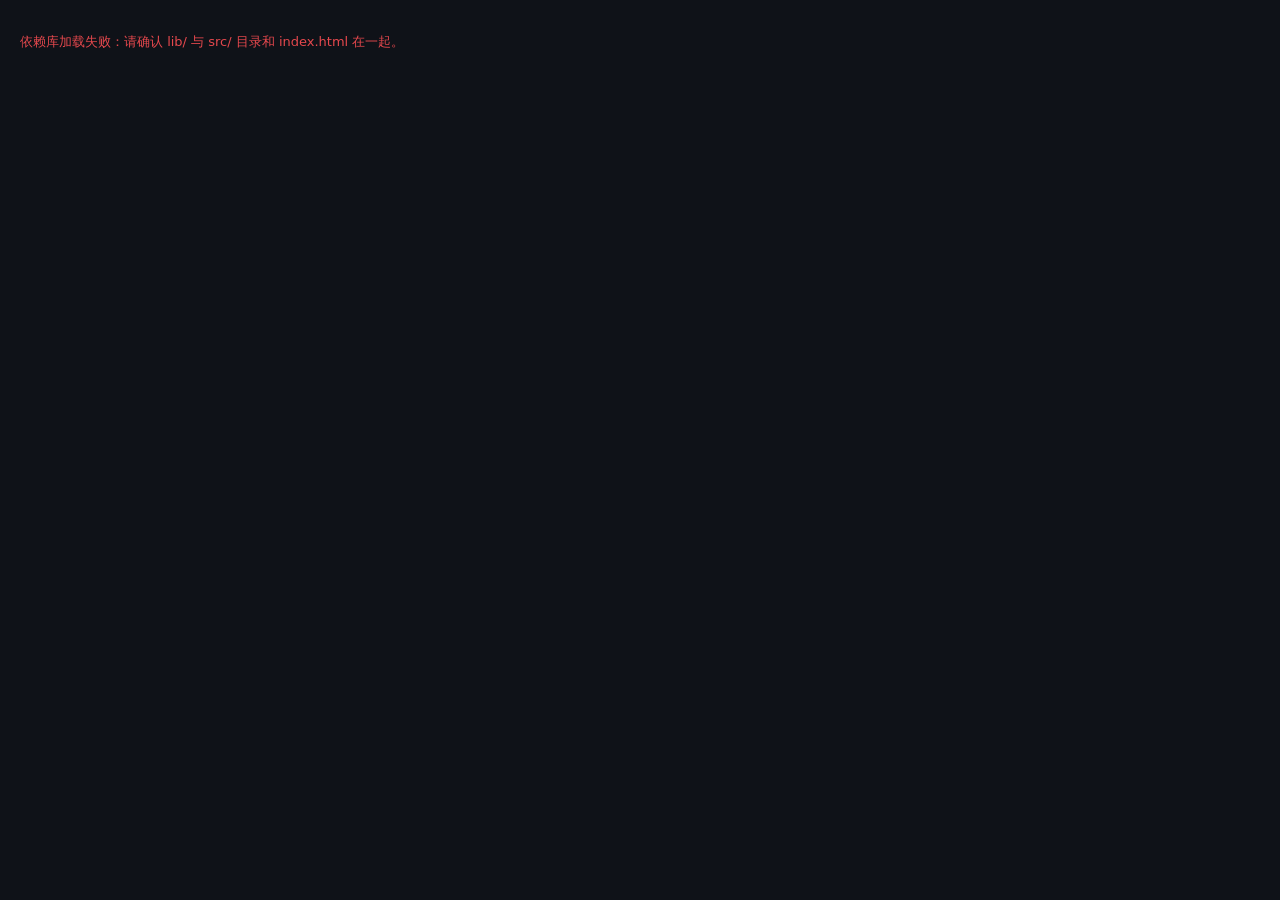
==== commit 7171c158: "feat: M3 几何构造——点/线/圆、拖拽联动、级联删除、对象列表与属性面板 - geometry.js: 几何模型（点/线段/圆）、标签 P/L/C 序号、依赖级联删除、命中测试（点>圆周>线段" ====
--- a/函数作图器.html
+++ b/函数作图器.html
@@ -276,6 +276,32 @@
   border-color: rgba(81, 207, 102, .4);
 }
 
+/* ---------- M3：几何工具栏 / 对象列表 / 属性检查器 ---------- */
+.tools { display: flex; gap: 4px; margin-left: 10px; }
+.tools.hidden { display: none; }
+.tool {
+  background: transparent; border: 1px solid var(--border); color: var(--text-dim);
+  border-radius: 6px; padding: 4px 10px; font-size: 12px; cursor: pointer;
+}
+.tool:hover { color: var(--text); background: #202634; }
+.tool.active { background: rgba(92, 157, 237, .16); color: #7fb3f7; border-color: rgba(92, 157, 237, .4); }
+.obj-row {
+  display: flex; align-items: center; gap: 7px;
+  padding: 4px 6px; border-radius: 6px; cursor: pointer;
+}
+.obj-row:hover { background: #202634; }
+.obj-row.sel { background: rgba(92, 157, 237, .12); }
+.obj-row i { width: 10px; height: 10px; border-radius: 50%; display: inline-block; }
+.obj-label { font-family: ui-monospace, Consolas, monospace; color: var(--text); }
+.obj-type { color: var(--text-dim); font-size: 11px; margin-right: auto; }
+.obj-del { color: var(--text-dim); }
+.obj-del:hover { color: #ff8a8d; }
+.inspector { margin-top: 8px; border-top: 1px solid var(--border); padding-top: 8px; }
+.insp-title { font-weight: 600; margin-bottom: 6px; color: var(--text); }
+.insp-props { display: flex; flex-direction: column; gap: 4px; color: var(--text-dim); font-size: 12.5px; }
+.insp-props b { color: var(--text); font-family: ui-monospace, Consolas, monospace; font-weight: 500; }
+.inspector .btn-row { margin-top: 8px; }
+
 </style>
 </head>
 <body>
@@ -303,6 +329,14 @@
     <details class="panel">
       <summary>函数模板库</summary>
       <div class="panel-body" id="tplList"></div>
+    </details>
+
+    <details class="panel">
+      <summary>几何对象</summary>
+      <div class="panel-body">
+        <div id="objList"></div>
+        <div id="inspector" class="inspector"></div>
+      </div>
     </details>
 
     <details class="panel" open>
@@ -401,6 +435,13 @@
       <div class="tabs">
         <button id="tab3d" class="tab active">三维视图</button>
         <button id="tab2d" class="tab">二维视图</button>
+      </div>
+      <div id="geoTools" class="tools hidden">
+        <button class="tool active" data-tool="select" title="选择/拖拽点 (V)">选择</button>
+        <button class="tool" data-tool="pan" title="平移 (H)，或按住右键">平移</button>
+        <button class="tool" data-tool="point" title="点击空白处添加点">加点</button>
+        <button class="tool" data-tool="line" title="依次点击两个点连成线段">画线</button>
+        <button class="tool" data-tool="circle" title="先点圆心，再点圆周点">画圆</button>
       </div>
       <div class="spacer"></div>
       <button id="resetViewBtn" class="btn">重置视角</button>
@@ -2509,6 +2550,205 @@
 </script>
   <script>
 /*
+ * geometry.js — 几何构造模型（浏览器 / Node 通用，无 DOM 依赖）
+ * 移植自 mathflow：点（可拖拽）、线段（两点）、圆（圆心+圆周点），
+ * 依赖关系（线/圆依赖其定义点）、级联删除、命中测试、属性计算。
+ * 几何集合结构：
+ *   { byId: Map, order: [id,...], seq: {P:0,L:0,C:0} }
+ * 对象结构：
+ *   point  { id, type:'point',  label, x, y, color }
+ *   line   { id, type:'line',   label, a, b, color, deps:[a,b] }
+ *   circle { id, type:'circle', label, c, r, color, deps:[c,r] }  // c=圆心点id, r=圆周点id
+ */
+(function (root) {
+  'use strict';
+
+  function create() {
+    return { byId: new Map(), order: [], seq: { P: 0, L: 0, C: 0 } };
+  }
+
+  function nextLabel(set, prefix) {
+    set.seq[prefix] = (set.seq[prefix] || 0) + 1;
+    return prefix + set.seq[prefix];
+  }
+
+  function renumber(set) {
+    // 反序列化后重排计数器，保证新对象标签不冲突
+    var seq = { P: 0, L: 0, C: 0 };
+    set.order.forEach(function (id) {
+      var o = set.byId.get(id);
+      if (!o) return;
+      var m = /^(P|L|C)(\d+)$/.exec(o.label);
+      if (m) seq[m[1]] = Math.max(seq[m[1]], parseInt(m[2], 10));
+    });
+    set.seq = seq;
+  }
+
+  function addObject(set, obj) {
+    set.byId.set(obj.id, obj);
+    set.order.push(obj.id);
+    return obj;
+  }
+
+  function addPoint(set, x, y, color) {
+    return addObject(set, {
+      id: 'g' + Math.random().toString(36).slice(2, 10),
+      type: 'point', label: nextLabel(set, 'P'),
+      x: x, y: y, color: color || '#22b8cf', deps: [],
+    });
+  }
+
+  function addLine(set, aId, bId, color) {
+    return addObject(set, {
+      id: 'g' + Math.random().toString(36).slice(2, 10),
+      type: 'line', label: nextLabel(set, 'L'),
+      a: aId, b: bId, color: color || '#845ef7', deps: [aId, bId],
+    });
+  }
+
+  function addCircle(set, centerId, rimId, color) {
+    return addObject(set, {
+      id: 'g' + Math.random().toString(36).slice(2, 10),
+      type: 'circle', label: nextLabel(set, 'C'),
+      c: centerId, r: rimId, color: color || '#ff922b', deps: [centerId, rimId],
+    });
+  }
+
+  function getObject(set, id) { return id ? set.byId.get(id) || null : null; }
+
+  function deleteCascade(set, id) {
+    if (!set.byId.has(id)) return [];
+    var deleted = [id];
+    var changed = true;
+    while (changed) {
+      changed = false;
+      for (var i = 0; i < set.order.length; i++) {
+        var oid = set.order[i];
+        if (deleted.indexOf(oid) >= 0) continue;
+        var o = set.byId.get(oid);
+        if (o && o.deps && o.deps.some(function (d) { return deleted.indexOf(d) >= 0; })) {
+          deleted.push(oid);
+          changed = true;
+        }
+      }
+    }
+    for (var j = 0; j < deleted.length; j++) {
+      set.byId.delete(deleted[j]);
+      var k = set.order.indexOf(deleted[j]);
+      if (k >= 0) set.order.splice(k, 1);
+    }
+    return deleted;
+  }
+
+  /* 点坐标读取（线/圆跟随依赖点 → 渲染时实时取坐标即可） */
+  function pointPos(set, id) {
+    var p = getObject(set, id);
+    return p && p.type === 'point' ? { x: p.x, y: p.y } : null;
+  }
+
+  /* 线段属性：长度、斜率（垂直线斜率为 null）、中点 */
+  function lineProps(set, line) {
+    var p1 = pointPos(set, line.a), p2 = pointPos(set, line.b);
+    if (!p1 || !p2) return null;
+    var dx = p2.x - p1.x, dy = p2.y - p1.y;
+    var len = Math.hypot(dx, dy);
+    return {
+      length: len,
+      slope: Math.abs(dx) < 1e-12 ? null : dy / dx,
+      mid: { x: (p1.x + p2.x) / 2, y: (p1.y + p2.y) / 2 },
+      p1: p1, p2: p2,
+    };
+  }
+
+  /* 圆属性：半径、周长、面积 */
+  function circleProps(set, circle) {
+    var c = pointPos(set, circle.c), r = pointPos(set, circle.r);
+    if (!c || !r) return null;
+    var radius = Math.hypot(r.x - c.x, r.y - c.y);
+    return { radius: radius, circumference: 2 * Math.PI * radius, area: Math.PI * radius * radius, center: c, rim: r };
+  }
+
+  /* ---------- 命中测试（世界坐标 + 容差） ---------- */
+
+  function distToSegment(px, py, x1, y1, x2, y2) {
+    var dx = x2 - x1, dy = y2 - y1;
+    var len2 = dx * dx + dy * dy;
+    var t = len2 > 0 ? ((px - x1) * dx + (py - y1) * dy) / len2 : 0;
+    t = Math.max(0, Math.min(1, t));
+    return Math.hypot(px - (x1 + t * dx), py - (y1 + t * dy));
+  }
+
+  /* 返回命中的对象；点优先，其次圆周，再次线段 */
+  function hitTest(set, wx, wy, tol) {
+    var out = null;
+    for (var i = set.order.length - 1; i >= 0; i--) {
+      var o = set.byId.get(set.order[i]);
+      if (!o) continue;
+      if (o.type === 'point') {
+        if (Math.hypot(wx - o.x, wy - o.y) <= tol) return o;
+      } else if (o.type === 'circle') {
+        var cp = circleProps(set, o);
+        if (cp && Math.abs(Math.hypot(wx - cp.center.x, wy - cp.center.y) - cp.radius) <= tol) out = out || o;
+      } else if (o.type === 'line') {
+        var lp = lineProps(set, o);
+        if (lp && distToSegment(wx, wy, lp.p1.x, lp.p1.y, lp.p2.x, lp.p2.y) <= tol) out = out || o;
+      }
+    }
+    return out;
+  }
+
+  /* ---------- 序列化 ---------- */
+
+  function serialize(set) {
+    return set.order.map(function (id) {
+      var o = set.byId.get(id);
+      return {
+        id: o.id, type: o.type, label: o.label, color: o.color,
+        x: o.x, y: o.y, a: o.a, b: o.b, c: o.c, r: o.r, deps: o.deps,
+      };
+    });
+  }
+
+  function deserialize(list) {
+    var set = create();
+    if (!Array.isArray(list)) return set;
+    for (var i = 0; i < list.length; i++) {
+      var o = list[i];
+      if (!o || !o.type) continue;
+      set.byId.set(o.id, {
+        id: o.id, type: o.type, label: o.label, color: o.color,
+        x: (typeof o.x === 'number') ? o.x : 0,
+        y: (typeof o.y === 'number') ? o.y : 0,
+        a: o.a, b: o.b, c: o.c, r: o.r, deps: o.deps || [],
+      });
+      set.order.push(o.id);
+    }
+    renumber(set);
+    return set;
+  }
+
+  var api = {
+    create: create,
+    addPoint: addPoint,
+    addLine: addLine,
+    addCircle: addCircle,
+    getObject: getObject,
+    deleteCascade: deleteCascade,
+    pointPos: pointPos,
+    lineProps: lineProps,
+    circleProps: circleProps,
+    hitTest: hitTest,
+    serialize: serialize,
+    deserialize: deserialize,
+  };
+
+  root.FPlotGeometry = api;
+  if (typeof module !== 'undefined' && module.exports) module.exports = api;
+})(typeof globalThis !== 'undefined' ? globalThis : this);
+
+</script>
+  <script>
+/*
  * state.js — 共享状态与函数模型（浏览器全局命名空间 FPlot）
  * 职责：工具函数、应用状态、函数对象（解析/求值/常数字母）、持久化、参数动画引擎。
  * 约束：不直接操作视图；DOM 相关的 UI 编排留在 app.js。
@@ -2592,7 +2832,7 @@
     };
   }
 
-  var state = { functions: [], view: defaultView() };
+  var state = { functions: [], view: defaultView(), geometry: null }; // geometry 由 geometry.js 反序列化后填充
   var markers2d = []; // { fnId, x, y, color }
   var markers3d = []; // { fnId, pos:[x,y,z], color }
 
@@ -2755,7 +2995,8 @@
 
   function persist() {
     try {
-      localStorage.setItem(LS_STATE, JSON.stringify({ functions: state.functions, view: state.view }, stateReplacer));
+      var geo = (root.FPlotGeometry && state.geometry) ? root.FPlotGeometry.serialize(state.geometry) : [];
+      localStorage.setItem(LS_STATE, JSON.stringify({ functions: state.functions, view: state.view, geometry: geo }, stateReplacer));
     } catch (e) { /* 存储不可用时忽略 */ }
   }
 
@@ -2795,6 +3036,7 @@
     if (!data || !Array.isArray(data.functions)) return false;
     state.functions = data.functions.map(reviveFn);
     state.view = mergeView(defaultView(), data.view || {});
+    state.geometry = (root.FPlotGeometry && root.FPlotGeometry.deserialize(data.geometry)) || null;
     return true;
   }
 
@@ -2859,6 +3101,8 @@
     canvas: null, ctx: null, cssW: 0, cssH: 0,
     hover: null, pointerDown: false, dragStart: null,
     dragging: false, // 拖拽中（隐函数降采样标志）
+    hookDragging: false, // 几何层占用了本次指针交互（点拖拽等）
+    map: null,           // 最近一次绘制的坐标映射（世界⇄屏幕）
   };
 
   /* 几何层挂钩（M3 几何模块注入）：{ beforeFns(ctx), afterFns(ctx), hitTest(wx,wy), ... } */
@@ -2869,17 +3113,33 @@
     v2.ctx = v2.canvas.getContext('2d');
     window.addEventListener('resize', draw2d);
 
+    function screenToWorld(cssX, cssY) {
+      if (!v2.map) return { x: 0, y: 0 };
+      return { x: v2.map.px2x(cssX), y: v2.map.py2y(cssY) };
+    }
+
+    v2.canvas.addEventListener('contextmenu', function (e) { e.preventDefault(); });
+
     v2.canvas.addEventListener('pointerdown', function (e) {
+      var r = v2.canvas.getBoundingClientRect();
+      var world = screenToWorld(e.clientX - r.left, e.clientY - r.top);
+      var isPan = (e.button === 2) || state.view.tool === 'pan';
+      var consumed = false;
+      if (!isPan && hooks.pointerDown) consumed = !!hooks.pointerDown(e, world);
       v2.pointerDown = true;
-      v2.dragging = true;
-      v2.dragStart = { x: e.clientX, y: e.clientY, x2: state.view.x2.slice(), y2: state.view.y2.slice() };
+      v2.dragging = !consumed;
+      v2.hookDragging = consumed;
+      if (!consumed) {
+        v2.dragStart = { x: e.clientX, y: e.clientY, x2: state.view.x2.slice(), y2: state.view.y2.slice() };
+      }
       try { v2.canvas.setPointerCapture(e.pointerId); } catch (err) { /* ignore */ }
-      if (hooks.pointerDown) hooks.pointerDown(e);
     });
 
     v2.canvas.addEventListener('pointermove', function (e) {
       var r = v2.canvas.getBoundingClientRect();
       v2.hover = { x: e.clientX - r.left, y: e.clientY - r.top };
+      var world = screenToWorld(v2.hover.x, v2.hover.y);
+      if (hooks.pointerMove) hooks.pointerMove(e, world, v2.hookDragging);
       if (v2.pointerDown && v2.dragStart) {
         var dx = e.clientX - v2.dragStart.x;
         var dy = e.clientY - v2.dragStart.y;
@@ -2893,14 +3153,21 @@
         }
         syncRangeInputs2d();
       }
-      if (hooks.pointerMove) hooks.pointerMove(e);
       draw2d();
     });
 
     function endDrag(e) {
-      var wasDragging = v2.dragging;
-      if (v2.pointerDown) { v2.pointerDown = false; v2.dragStart = null; v2.dragging = false; FPlot.persist(); }
-      if (hooks.pointerUp && wasDragging) hooks.pointerUp(e);
+      var wasHook = v2.hookDragging;
+      if (v2.pointerDown && !wasHook) { v2.pointerDown = false; v2.dragStart = null; v2.dragging = false; FPlot.persist(); }
+      if (v2.pointerDown && wasHook) {
+        v2.pointerDown = false;
+        v2.dragStart = null;
+        v2.dragging = false;
+        v2.hookDragging = false;
+      }
+      var r = v2.canvas.getBoundingClientRect();
+      var world = screenToWorld(e && e.clientX !== undefined ? e.clientX - r.left : -1, e && e.clientY !== undefined ? e.clientY - r.top : -1);
+      if (hooks.pointerUp && (wasHook || e && e.type === 'pointercancel')) hooks.pointerUp(e, world);
     }
     v2.canvas.addEventListener('pointerup', endDrag);
     v2.canvas.addEventListener('pointercancel', endDrag);
@@ -3008,6 +3275,8 @@
     function y2px(y) { return py0 + ph - (y - c) / (d - c) * ph; }
     function px2x(p) { return a + (p - px0) / pw * (b - a); }
     function py2y(p) { return d - (p - py0) / ph * (d - c); }
+    v2.map = { a: a, b: b, c: c, d: d, px0: px0, py0: py0, pw: pw, ph: ph,
+      x2px: x2px, y2px: y2px, px2x: px2x, py2y: py2y };
 
     // 轴名随第一张可绘曲线
     var fns = state.functions.filter(fnIsDrawable2d);
@@ -3272,6 +3541,14 @@
   var hideTooltip = function () {};
   function bindTooltipFns(st, hd) { showTooltip = st; hideTooltip = hd; }
 
+  function setTool(tool) {
+    state.view.tool = tool; // 会话级，不持久化
+    if (v2.canvas) {
+      v2.canvas.style.cursor = tool === 'pan' ? 'grab'
+        : (tool === 'select' ? 'default' : 'crosshair');
+    }
+  }
+
   var api = {
     init: init2d,
     draw: draw2d,
@@ -3280,6 +3557,9 @@
     y2RangeAuto: y2RangeAuto,
     hooks: hooks,
     bindTooltipFns: bindTooltipFns,
+    setTool: setTool,
+    getMap: function () { return v2.map; },
+    screenToWorld: screenToWorld,
     isDragging: function () { return v2.dragging; },
   };
 
@@ -3764,6 +4044,298 @@
     }
     showTooltip(v3.pointerPx.x, v3.pointerPx.y,
       nx + ' = ' + fmt(p.x) + '   ' + ny + ' = ' + fmt(p.y) + '   ' + nz + ' = ' + fmt(p.z));
+  }
+
+  /* ===================== 几何构造 ===================== */
+
+  var G = window.FPlotGeometry;
+  var geoState = { selected: null, draggingPoint: null, pending: null, lastWorld: null };
+
+  function geoSet() { return state.geometry || (state.geometry = G.create()); }
+
+  function geoColor() {
+    return FPlot.PALETTE[geoSet().order.length % FPlot.PALETTE.length];
+  }
+
+  function afterGeoChange() {
+    FPlot.persist();
+    renderObjList();
+    renderInspector();
+    V2.draw();
+  }
+
+  function geoTol() {
+    var m = V2.getMap();
+    if (!m) return 0.2;
+    return 8 * (m.b - m.a) / Math.max(1, m.pw);
+  }
+
+  function geoSelect(id) {
+    geoState.selected = id;
+    renderObjList();
+    renderInspector();
+    V2.draw();
+  }
+
+  var GEO_HOOKS = {
+    pointerDown: function (e, world) {
+      var tool = state.view.tool || 'select';
+      var set = geoSet();
+      if (tool === 'select') {
+        var hit = G.hitTest(set, world.x, world.y, geoTol());
+        if (hit) {
+          geoSelect(hit.id);
+          if (hit.type === 'point') geoState.draggingPoint = hit.id;
+          return true;
+        }
+        geoSelect(null);
+        return false; // 空白处交给平移
+      }
+      if (tool === 'point') {
+        var p = G.addPoint(set, world.x, world.y, geoColor());
+        geoState.pending = null;
+        $('#addMsg').textContent = '';
+        afterGeoChange();
+        geoSelect(p.id);
+        return true;
+      }
+      if (tool === 'line' || tool === 'circle') {
+        var hitP = G.hitTest(set, world.x, world.y, geoTol());
+        if (!hitP || hitP.type !== 'point') {
+          $('#addMsg').textContent = tool === 'line' ? '画线：请点击两个已有的点' : '画圆：请依次点击圆心与圆周点';
+          return true;
+        }
+        if (!geoState.pending || geoState.pending.type !== tool) {
+          geoState.pending = { type: tool, first: hitP.id };
+          $('#addMsg').textContent = tool === 'line' ? '已选起点，再点一个点完成线段' : '已选圆心，再点一个点完成圆';
+          V2.draw();
+          return true;
+        }
+        if (geoState.pending.first === hitP.id) {
+          $('#addMsg').textContent = '两个点不能相同';
+          return true;
+        }
+        var obj;
+        if (tool === 'line') obj = G.addLine(set, geoState.pending.first, hitP.id, geoColor());
+        else obj = G.addCircle(set, geoState.pending.first, hitP.id, geoColor());
+        geoState.pending = null;
+        $('#addMsg').textContent = '';
+        afterGeoChange();
+        geoSelect(obj.id);
+        return true;
+      }
+      return false;
+    },
+    pointerMove: function (e, world, hookDragging) {
+      geoState.lastWorld = world;
+      if (hookDragging && geoState.draggingPoint) {
+        var o = G.getObject(geoSet(), geoState.draggingPoint);
+        if (o && o.type === 'point') { o.x = world.x; o.y = world.y; }
+      }
+    },
+    pointerUp: function () {
+      if (geoState.draggingPoint) {
+        geoState.draggingPoint = null;
+        afterGeoChange();
+      }
+    },
+  };
+
+  function drawGeoPoint(ctx, wx, wy, color, x2px, y2px, selected) {
+    var X = x2px(wx), Y = y2px(wy);
+    ctx.beginPath();
+    ctx.arc(X, Y, selected ? 6 : 4.5, 0, Math.PI * 2);
+    ctx.fillStyle = color;
+    ctx.fill();
+    ctx.lineWidth = 1.5;
+    ctx.strokeStyle = '#ffffff';
+    ctx.stroke();
+  }
+
+  function geoLabel(ctx, text, x, y, color) {
+    ctx.fillStyle = color;
+    ctx.font = '11px system-ui, sans-serif';
+    ctx.textAlign = 'left';
+    ctx.textBaseline = 'bottom';
+    ctx.fillText(text, x, y);
+  }
+
+  function drawGeo(ctx, x2px, y2px) {
+    var set = geoSet();
+    for (var i = 0; i < set.order.length; i++) {
+      var o = G.getObject(set, set.order[i]);
+      if (!o) continue;
+      var sel = o.id === geoState.selected;
+      if (o.type === 'point') {
+        drawGeoPoint(ctx, o.x, o.y, o.color, x2px, y2px, sel);
+        geoLabel(ctx, o.label, x2px(o.x) + 7, y2px(o.y) - 7, o.color);
+      } else if (o.type === 'line') {
+        var lp = G.lineProps(set, o);
+        if (!lp) continue;
+        ctx.strokeStyle = o.color;
+        ctx.lineWidth = sel ? 3 : 2;
+        ctx.beginPath();
+        ctx.moveTo(x2px(lp.p1.x), y2px(lp.p1.y));
+        ctx.lineTo(x2px(lp.p2.x), y2px(lp.p2.y));
+        ctx.stroke();
+        drawGeoPoint(ctx, lp.p1.x, lp.p1.y, o.color, x2px, y2px, false);
+        drawGeoPoint(ctx, lp.p2.x, lp.p2.y, o.color, x2px, y2px, false);
+        geoLabel(ctx, o.label, x2px(lp.mid.x) + 7, y2px(lp.mid.y) - 7, o.color);
+      } else if (o.type === 'circle') {
+        var cp = G.circleProps(set, o);
+        if (!cp) continue;
+        ctx.strokeStyle = o.color;
+        ctx.lineWidth = sel ? 3 : 2;
+        ctx.beginPath();
+        ctx.arc(x2px(cp.center.x), y2px(cp.center.y),
+          Math.abs(x2px(cp.center.x + cp.radius) - x2px(cp.center.x)), 0, Math.PI * 2);
+        ctx.stroke();
+        drawGeoPoint(ctx, cp.center.x, cp.center.y, o.color, x2px, y2px, false);
+        drawGeoPoint(ctx, cp.rim.x, cp.rim.y, o.color, x2px, y2px, false);
+        geoLabel(ctx, o.label, x2px(cp.center.x) + 7, y2px(cp.center.y) - 7, o.color);
+      }
+    }
+    // 两点拾取的虚线预览
+    if (geoState.pending && geoState.lastWorld) {
+      var first = G.getObject(set, geoState.pending.first);
+      if (first && first.type === 'point') {
+        ctx.strokeStyle = 'rgba(148,163,184,0.9)';
+        ctx.setLineDash([5, 4]);
+        ctx.lineWidth = 1.5;
+        ctx.beginPath();
+        ctx.moveTo(x2px(first.x), y2px(first.y));
+        ctx.lineTo(x2px(geoState.lastWorld.x), y2px(geoState.lastWorld.y));
+        ctx.stroke();
+        ctx.setLineDash([]);
+      }
+    }
+  }
+
+  function renderObjList() {
+    var box = $('#objList');
+    if (!box) return;
+    var set = geoSet();
+    if (!set.order.length) {
+      box.innerHTML = '<span class="mini">暂无几何对象（用顶部工具添加）</span>';
+      return;
+    }
+    var names = { point: '点', line: '线段', circle: '圆' };
+    var html = '';
+    for (var i = 0; i < set.order.length; i++) {
+      var o = G.getObject(set, set.order[i]);
+      if (!o) continue;
+      html += '<div class="obj-row' + (o.id === geoState.selected ? ' sel' : '') + '" data-id="' + o.id + '">'
+        + '<i style="background:' + o.color + '"></i>'
+        + '<span class="obj-label">' + escapeHtml(o.label) + '</span>'
+        + '<span class="obj-type">' + names[o.type] + '</span>'
+        + '<button class="icon-btn obj-del" title="删除（级联）">×</button>'
+        + '</div>';
+    }
+    box.innerHTML = html;
+    var rows = box.querySelectorAll('.obj-row');
+    for (var j = 0; j < rows.length; j++) {
+      (function (row) {
+        row.addEventListener('click', function (ev) {
+          if (ev.target.classList.contains('obj-del')) return;
+          geoSelect(row.getAttribute('data-id'));
+        });
+      })(rows[j]);
+      (function (row) {
+        row.querySelector('.obj-del').addEventListener('click', function () {
+          G.deleteCascade(geoSet(), row.getAttribute('data-id'));
+          geoState.selected = null;
+          afterGeoChange();
+        });
+      })(rows[j]);
+    }
+  }
+
+  function renderInspector() {
+    var box = $('#inspector');
+    if (!box) return;
+    var set = geoSet();
+    var o = G.getObject(set, geoState.selected);
+    if (!o) {
+      box.innerHTML = '<span class="mini">未选中对象（选择工具点击图形）</span>';
+      return;
+    }
+    var typeNames = { point: '点', line: '线段', circle: '圆' };
+    var html = '<div class="insp-title">' + escapeHtml(o.label) + ' · ' + typeNames[o.type] + '</div>';
+    if (o.type === 'point') {
+      html += '<div class="grid2">'
+        + '<label>x <input type="number" step="any" id="inspX" value="' + o.x + '"></label>'
+        + '<label>y <input type="number" step="any" id="inspY" value="' + o.y + '"></label>'
+        + '</div>';
+    } else if (o.type === 'line') {
+      var lp = G.lineProps(set, o);
+      html += '<div class="insp-props">'
+        + '<div>长度 <b>' + fmt(lp.length) + '</b></div>'
+        + '<div>斜率 <b>' + (lp.slope === null ? '∞（垂直）' : fmt(lp.slope)) + '</b></div>'
+        + '<div>中点 <b>(' + fmt(lp.mid.x) + ', ' + fmt(lp.mid.y) + ')</b></div>'
+        + '</div>';
+    } else {
+      var cp = G.circleProps(set, o);
+      html += '<div class="insp-props">'
+        + '<div>半径 <b>' + fmt(cp.radius) + '</b></div>'
+        + '<div>周长 <b>' + fmt(cp.circumference) + '</b></div>'
+        + '<div>面积 <b>' + fmt(cp.area) + '</b></div>'
+        + '</div>';
+    }
+    html += '<div class="btn-row"><button id="inspDel" class="btn danger small">删除' + (o.type !== 'point' ? '（含依赖）' : '') + '</button></div>';
+    box.innerHTML = html;
+    if (o.type === 'point') {
+      $('#inspX').addEventListener('change', function (e) {
+        var v = parseFloat(e.target.value);
+        if (isFinite(v)) { o.x = v; afterGeoChange(); }
+      });
+      $('#inspY').addEventListener('change', function (e) {
+        var v = parseFloat(e.target.value);
+        if (isFinite(v)) { o.y = v; afterGeoChange(); }
+      });
+    }
+    $('#inspDel').addEventListener('click', function () {
+      G.deleteCascade(set, o.id);
+      geoState.selected = null;
+      afterGeoChange();
+    });
+  }
+
+  function setGeoTool(tool) {
+    V2.setTool(tool);
+    geoState.pending = null; // 切换工具取消未完成的拾取
+    var btns = document.querySelectorAll('#geoTools .tool');
+    for (var i = 0; i < btns.length; i++) {
+      btns[i].classList.toggle('active', btns[i].getAttribute('data-tool') === tool);
+    }
+  }
+
+  function bindGeoTools() {
+    var btns = document.querySelectorAll('#geoTools .tool');
+    for (var i = 0; i < btns.length; i++) {
+      (function (btn) {
+        btn.addEventListener('click', function () {
+          setGeoTool(btn.getAttribute('data-tool'));
+        });
+      })(btns[i]);
+    }
+    window.addEventListener('keydown', function (e) {
+      var tag = document.activeElement ? document.activeElement.tagName : '';
+      if (tag === 'INPUT' || tag === 'TEXTAREA' || tag === 'SELECT') return;
+      if (e.key === 'v' || e.key === 'V') setGeoTool('select');
+      else if (e.key === 'h' || e.key === 'H') setGeoTool('pan');
+      else if (e.key === 'Escape') {
+        geoState.pending = null;
+        geoSelect(null);
+        $('#addMsg').textContent = '';
+      } else if (e.key === 'Delete' || e.key === 'Backspace') {
+        if (geoState.selected && state.view.mode === '2d') {
+          G.deleteCascade(geoSet(), geoState.selected);
+          geoState.selected = null;
+          afterGeoChange();
+          e.preventDefault();
+        }
+      }
+    });
   }
 
   /* ===================== 提示 / 图例 / 空态 ===================== */
@@ -4070,6 +4642,8 @@
     $('#tab2d').classList.toggle('active', mode === '2d');
     $('#view3d').classList.toggle('hidden', mode !== '3d');
     $('#view2d').classList.toggle('hidden', mode !== '2d');
+    var gt = $('#geoTools');
+    if (gt) gt.classList.toggle('hidden', mode !== '2d');
     $('#resetViewBtn').textContent = mode === '3d' ? '重置视角' : '重置范围';
     hideTooltip();
     if (mode === '3d') resize3d();
@@ -4215,6 +4789,9 @@
       V2.draw();
     });
     $('#calcFn').addEventListener('change', renderCalcInputs);
+
+    // 几何工具
+    bindGeoTools();
 
     // 历史
     $('#histSaveBtn').addEventListener('click', function () {
@@ -4271,12 +4848,14 @@
     $('#c2text').value = V.c2.text;
     renderFnList();
     renderHistory();
+    renderObjList();
+    renderInspector();
   }
 
   /* ===================== 快照 ===================== */
 
   function saveSnapshot(label) {
-    var snap = JSON.parse(JSON.stringify({ functions: state.functions, view: state.view }, FPlot.stateReplacer));
+    var snap = JSON.parse(JSON.stringify({ functions: state.functions, view: state.view, geometry: G.serialize(geoSet()) }, FPlot.stateReplacer));
     var list = FPlot.loadHistoryList();
     list.unshift({ id: uid(), time: Date.now(), label: (label || '').trim() || '未命名快照', snap: snap });
     if (list.length > 50) list.length = 50;
@@ -4291,6 +4870,7 @@
     if (!item) return;
     state.functions = item.snap.functions.map(FPlot.reviveFn);
     state.view = FPlot.mergeView(FPlot.defaultView(), item.snap.view || {});
+    state.geometry = G.deserialize(item.snap.geometry || []);
     markers3d.length = 0;
     markers2d.length = 0;
     syncUIFromState();
@@ -4490,14 +5070,21 @@
     }
     // 二维视图回调
     V2.bindTooltipFns(showTooltip, hideTooltip);
+    V2.hooks.pointerDown = GEO_HOOKS.pointerDown;
+    V2.hooks.pointerMove = GEO_HOOKS.pointerMove;
+    V2.hooks.pointerUp = GEO_HOOKS.pointerUp;
+    V2.hooks.afterMarkers = function (ctx, x2px, y2px) { drawGeo(ctx, x2px, y2px); };
     FPlot.on2dDrawn = function () { updateLegend(); updateEmptyHint(); };
 
+    if (!state.geometry && G) state.geometry = G.create();
     if (!FPlot.loadPersisted()) {
       state.functions = [
         mkFn('z(x,y)=sin(x)*cos(y)', '#ef5350'),
         mkFn('y(t)=sin(t)+t/5', '#4f8ef7'),
       ];
-    }
+      state.geometry = G.create();
+    }
+    if (!state.geometry) state.geometry = G.create();
     init3d();
     V2.init();
     bindUI();
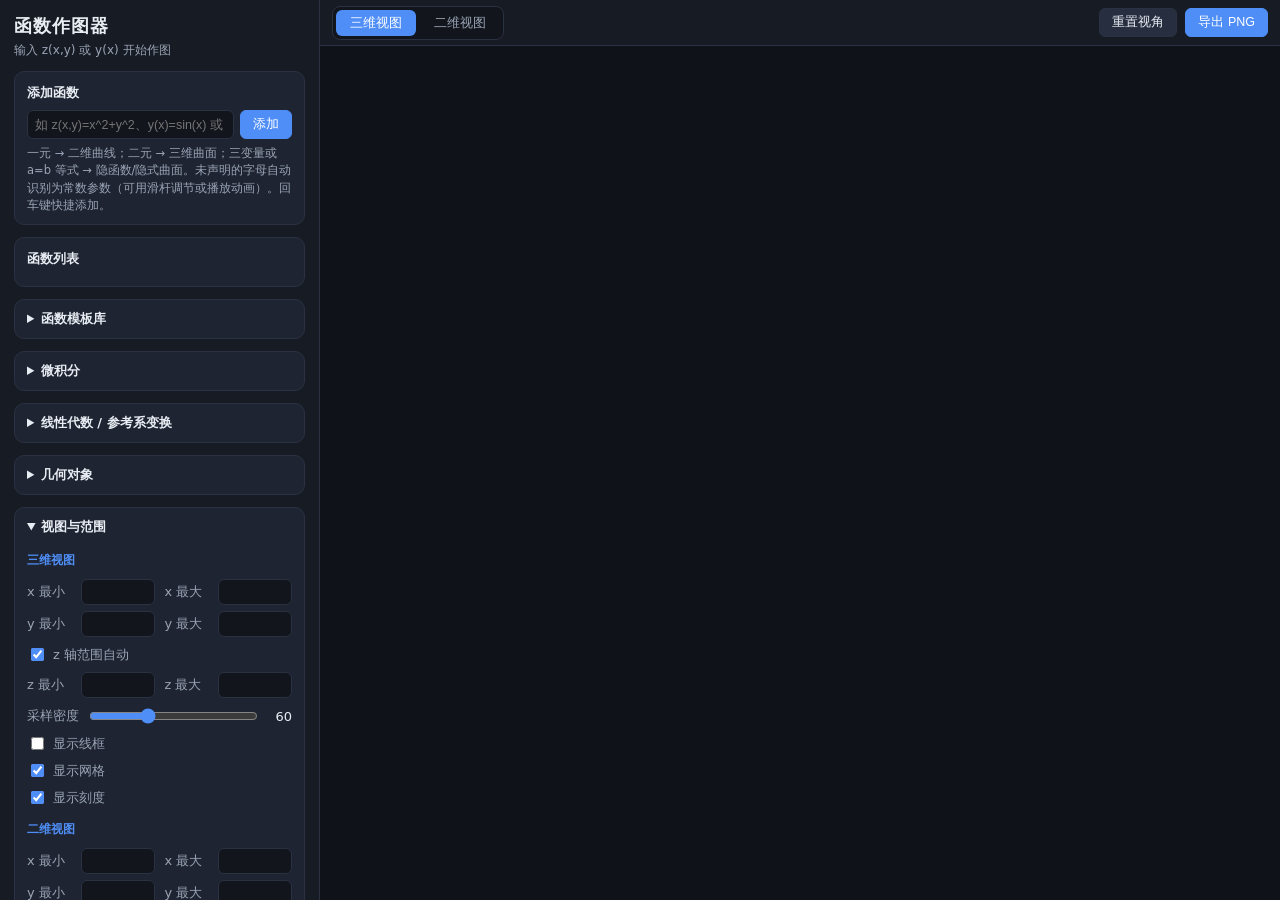
==== commit c24df78c: "fix: 修复构建产物整页依赖守卫报错——view2d/view3d 模块加载期 ReferenceError - view2d.js: screenToWorld 原嵌套在 init2d 闭包内，而" ====
--- a/函数作图器.html
+++ b/函数作图器.html
@@ -302,6 +302,26 @@
 .insp-props b { color: var(--text); font-family: ui-monospace, Consolas, monospace; font-weight: 500; }
 .inspector .btn-row { margin-top: 8px; }
 
+/* ---------- M4：微积分面板 ---------- */
+#calculusOut { margin-top: 8px; font-size: 12.5px; color: var(--text-dim); min-height: 16px; word-break: break-all; }
+#calculusOut.ok { color: #6fd394; }
+#calculusOut.bad { color: #ff8a8d; }
+#calculusFn { width: 100%; margin-bottom: 8px; }
+
+/* ---------- M5：线性代数面板 ---------- */
+.tabs.small .tab { padding: 4px 12px; font-size: 12px; }
+.mat2 { display: grid; grid-template-columns: 1fr 1fr; gap: 4px; max-width: 150px; margin-bottom: 6px; }
+.mat3 { display: grid; grid-template-columns: 1fr 1fr 1fr; gap: 4px; max-width: 200px; margin-bottom: 6px; }
+.mat2 input, .mat3 input {
+  width: 100%; border: none; background: #10141d; color: var(--text);
+  border-radius: 4px; padding: 3px 5px; font-size: 12px;
+  font-family: ui-monospace, Consolas, monospace;
+}
+.la-out { font-size: 12px; color: var(--text-dim); margin-bottom: 6px; }
+.la-out div { margin: 1px 0; }
+.la-out .bad { color: #ff8a8d; }
+#la2dMode, #la3dMode { width: 100%; margin-bottom: 8px; }
+
 </style>
 </head>
 <body>
@@ -329,6 +349,108 @@
     <details class="panel">
       <summary>函数模板库</summary>
       <div class="panel-body" id="tplList"></div>
+    </details>
+
+    <details class="panel">
+      <summary>微积分</summary>
+      <div class="panel-body">
+        <select id="calculusFn"></select>
+        <div class="btn-row">
+          <button id="derivBtn" class="btn primary">符号求导 dcalculus</button>
+        </div>
+        <div class="grid2">
+          <label>下限 <input id="intLo" type="text" value="0" placeholder="0 / -inf" spellcheck="false"></label>
+          <label>上限 <input id="intHi" type="text" placeholder="x / pi / inf" spellcheck="false"></label>
+        </div>
+        <div class="btn-row">
+          <button id="intValBtn" class="btn">求积分值</button>
+          <button id="intFnBtn" class="btn primary">绘成函数</button>
+        </div>
+        <div id="calculusOut"></div>
+        <p class="hint">上限含变量（如 x）→ 变上限积分 F(x)，可绘制；inf/-inf 为反常积分（变量代换 + Simpson）。</p>
+      </div>
+    </details>
+
+    <details class="panel">
+      <summary>线性代数 / 参考系变换</summary>
+      <div class="panel-body">
+        <div class="tabs small">
+          <button id="laTab2d" class="tab active">二维</button>
+          <button id="laTab3d" class="tab">三维</button>
+        </div>
+        <div id="la2dBlock">
+          <select id="la2dMode">
+            <option value="off">无变换</option>
+            <option value="linear">线性变换 2×2</option>
+            <option value="nonlinear">非线性 x'/y'</option>
+          </select>
+          <div id="la2dLinear">
+            <div class="mat2">
+              <input id="la2a" type="number" step="any" value="1">
+              <input id="la2b" type="number" step="any" value="0">
+              <input id="la2c" type="number" step="any" value="0">
+              <input id="la2d" type="number" step="any" value="1">
+            </div>
+            <div id="la2dOut" class="la-out"></div>
+            <div class="tpl-chips">
+              <button type="button" class="tpl-chip" data-m="identity">恒等</button>
+              <button type="button" class="tpl-chip" data-m="rotate">旋转 30°</button>
+              <button type="button" class="tpl-chip" data-m="shear">剪切 X</button>
+              <button type="button" class="tpl-chip" data-m="scale">缩放</button>
+              <button type="button" cla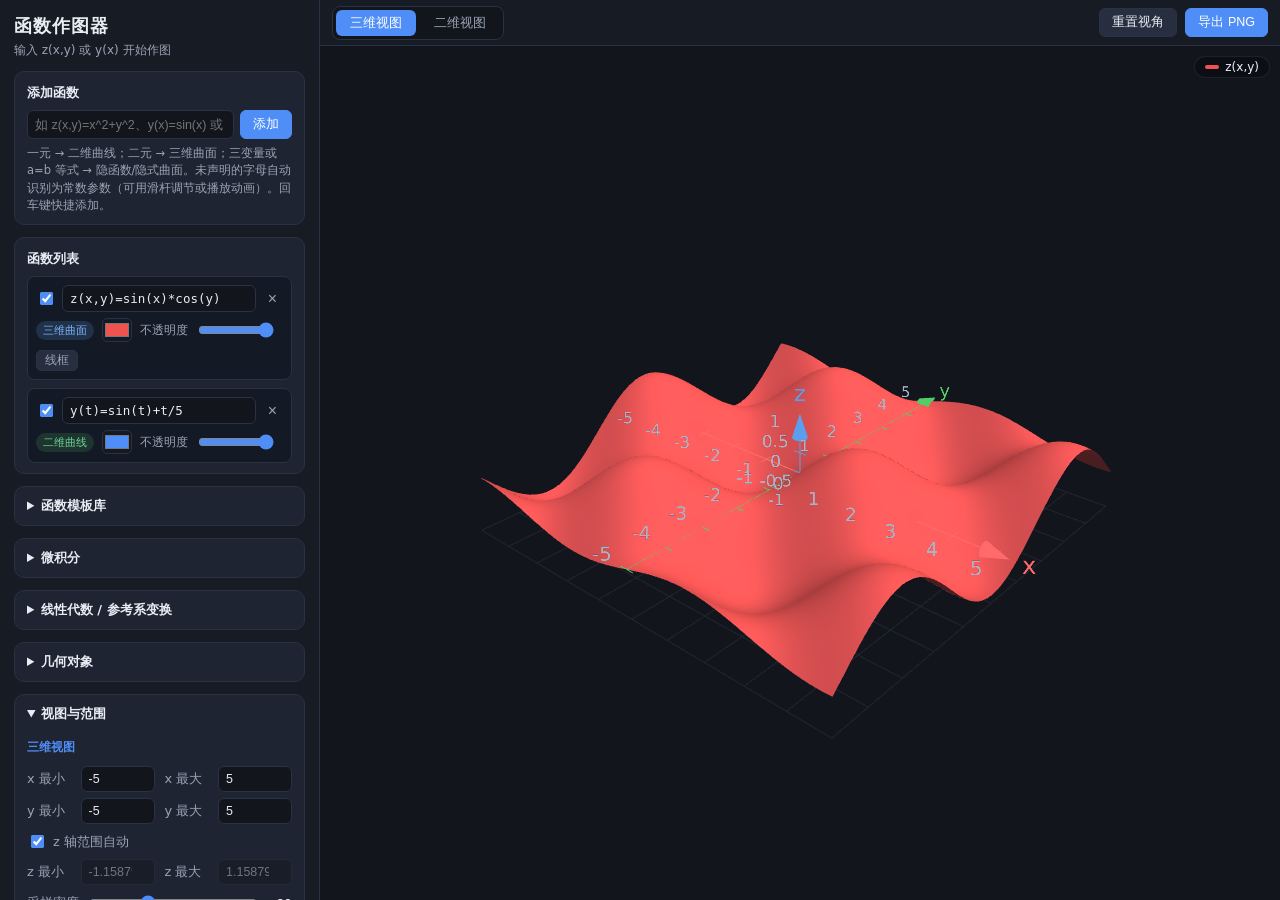
